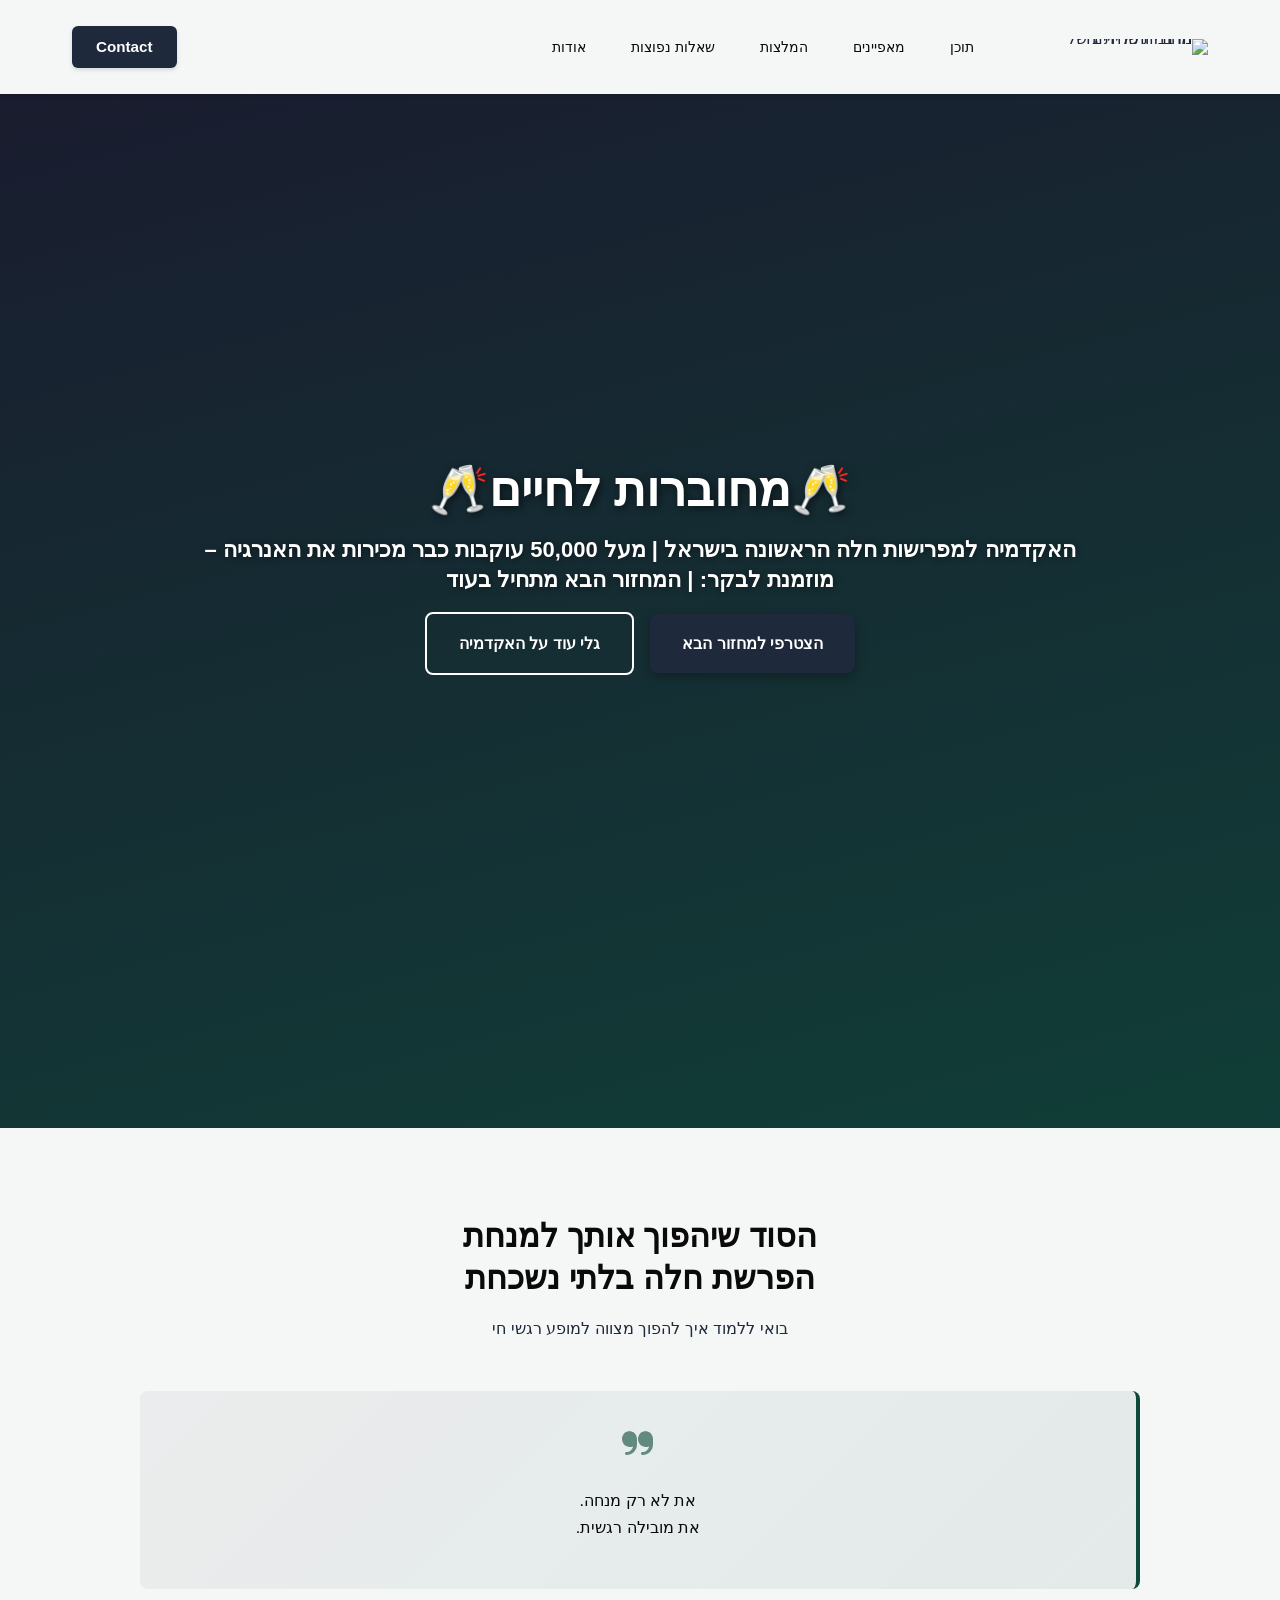
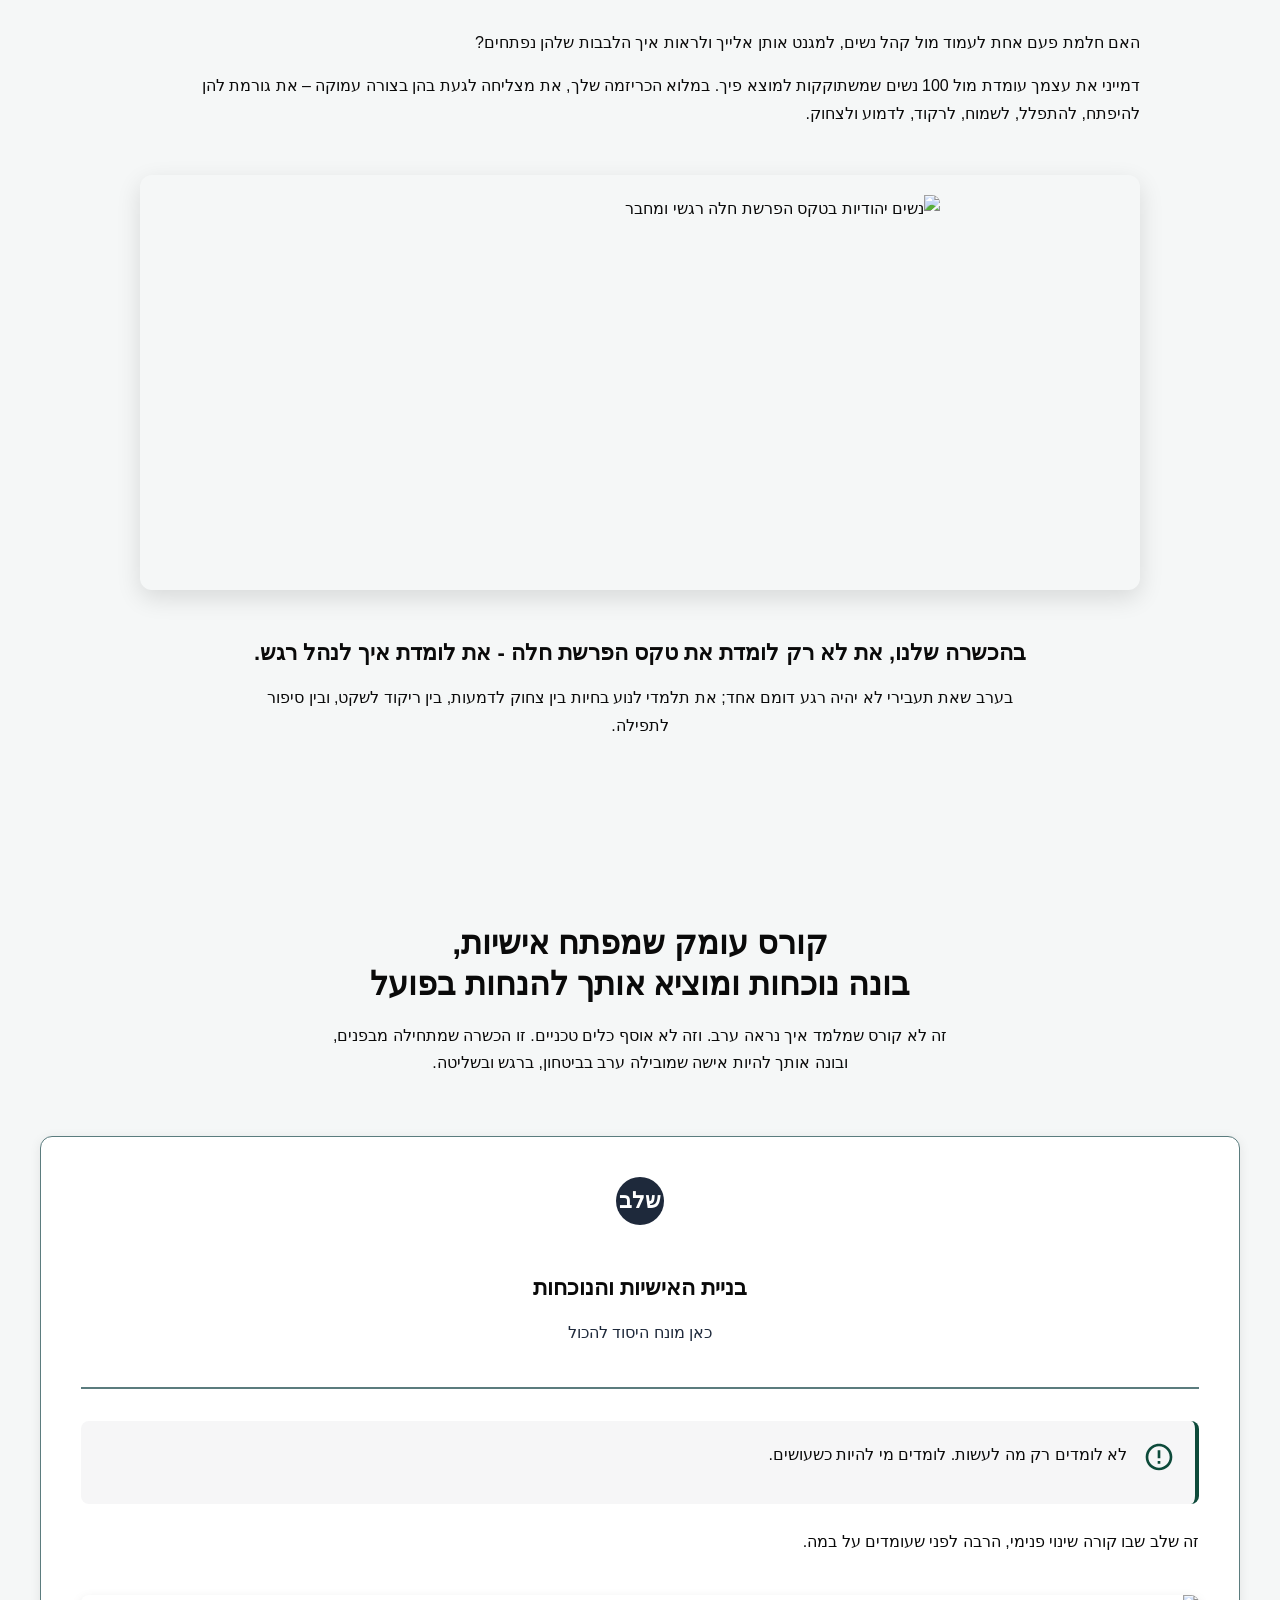
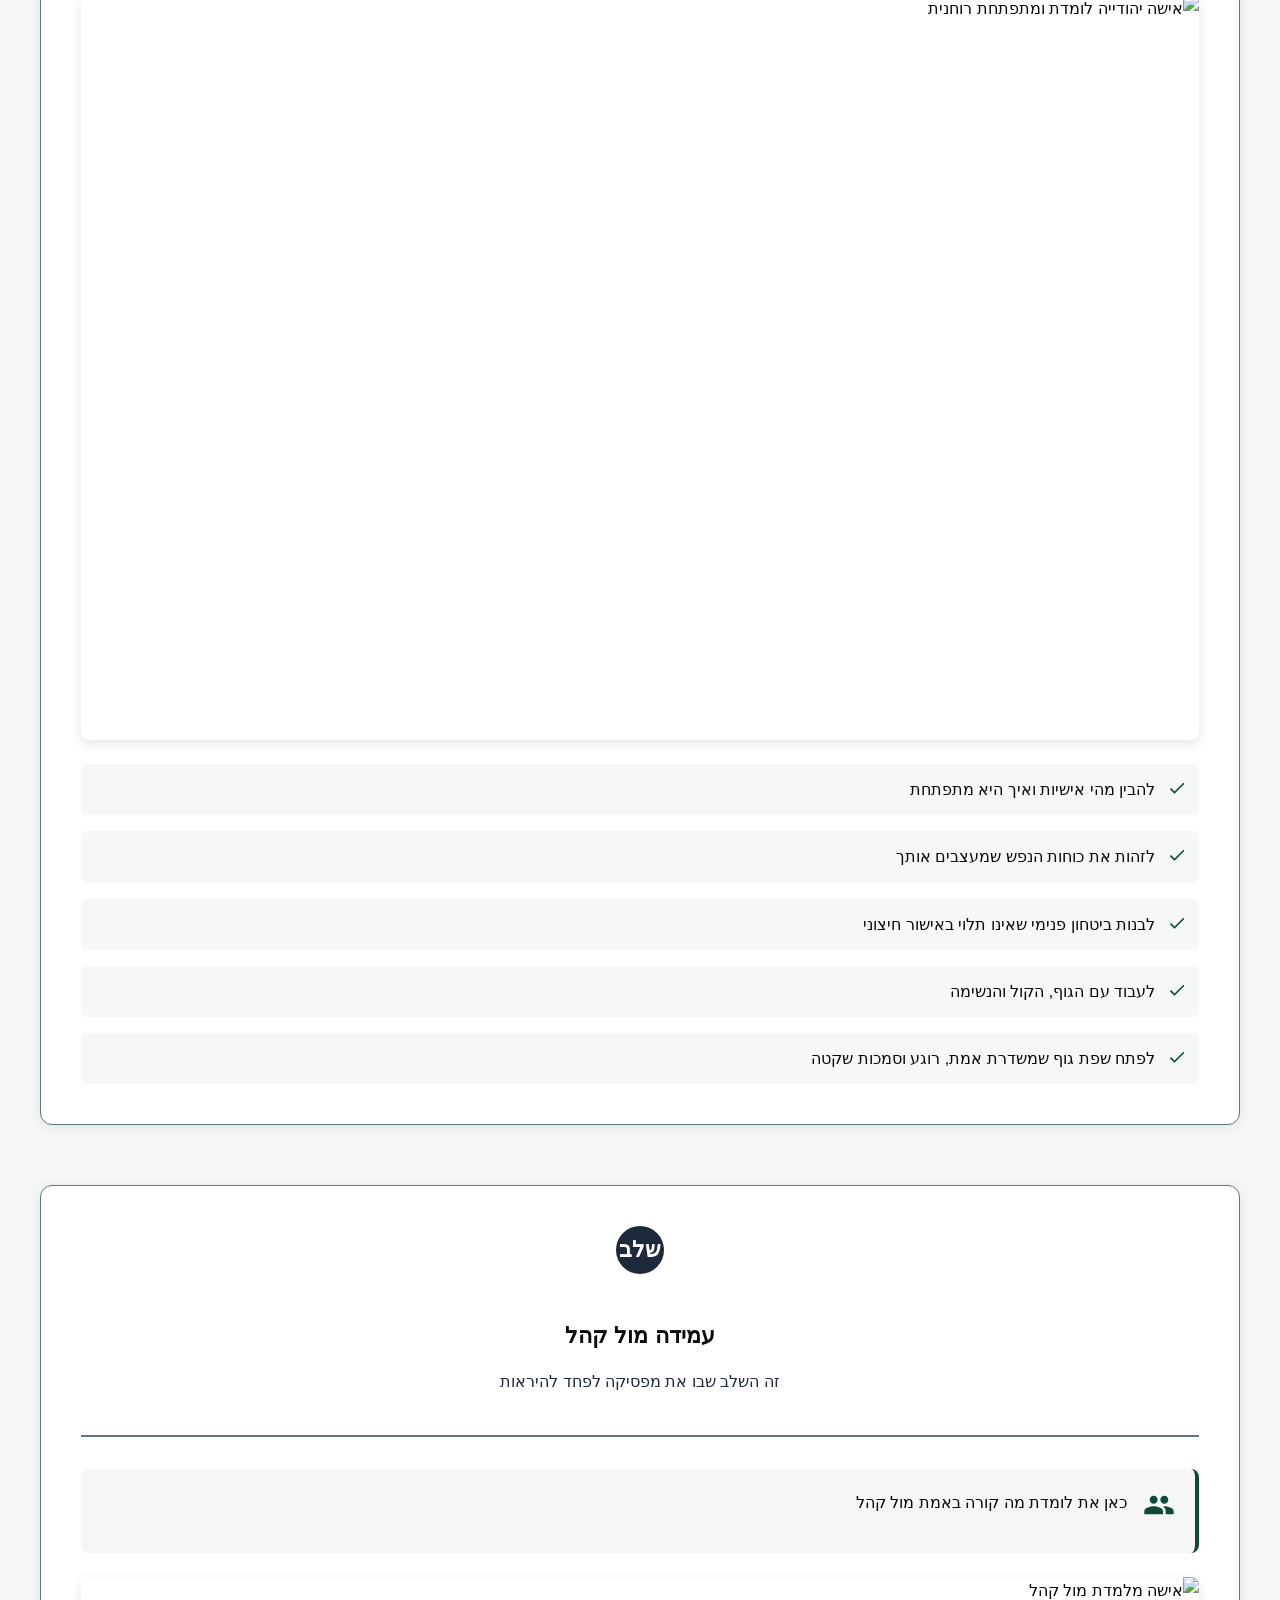
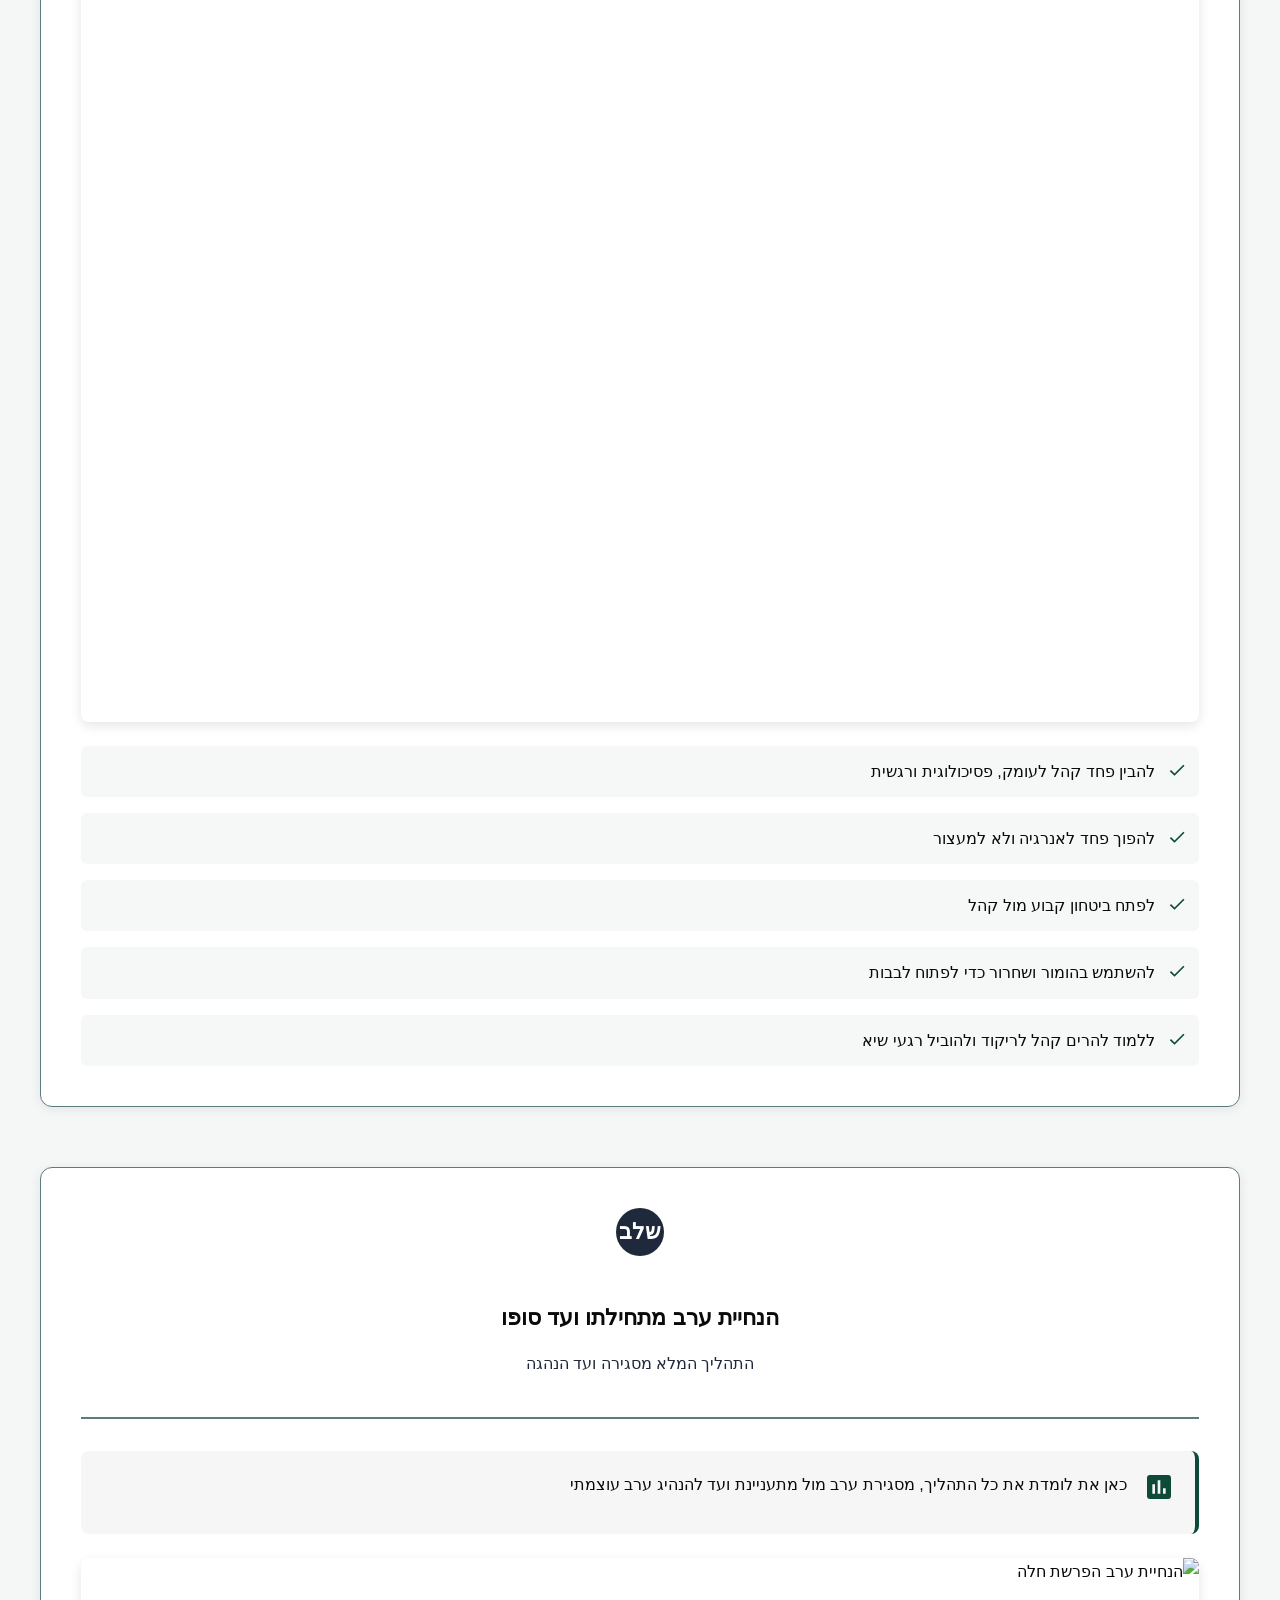
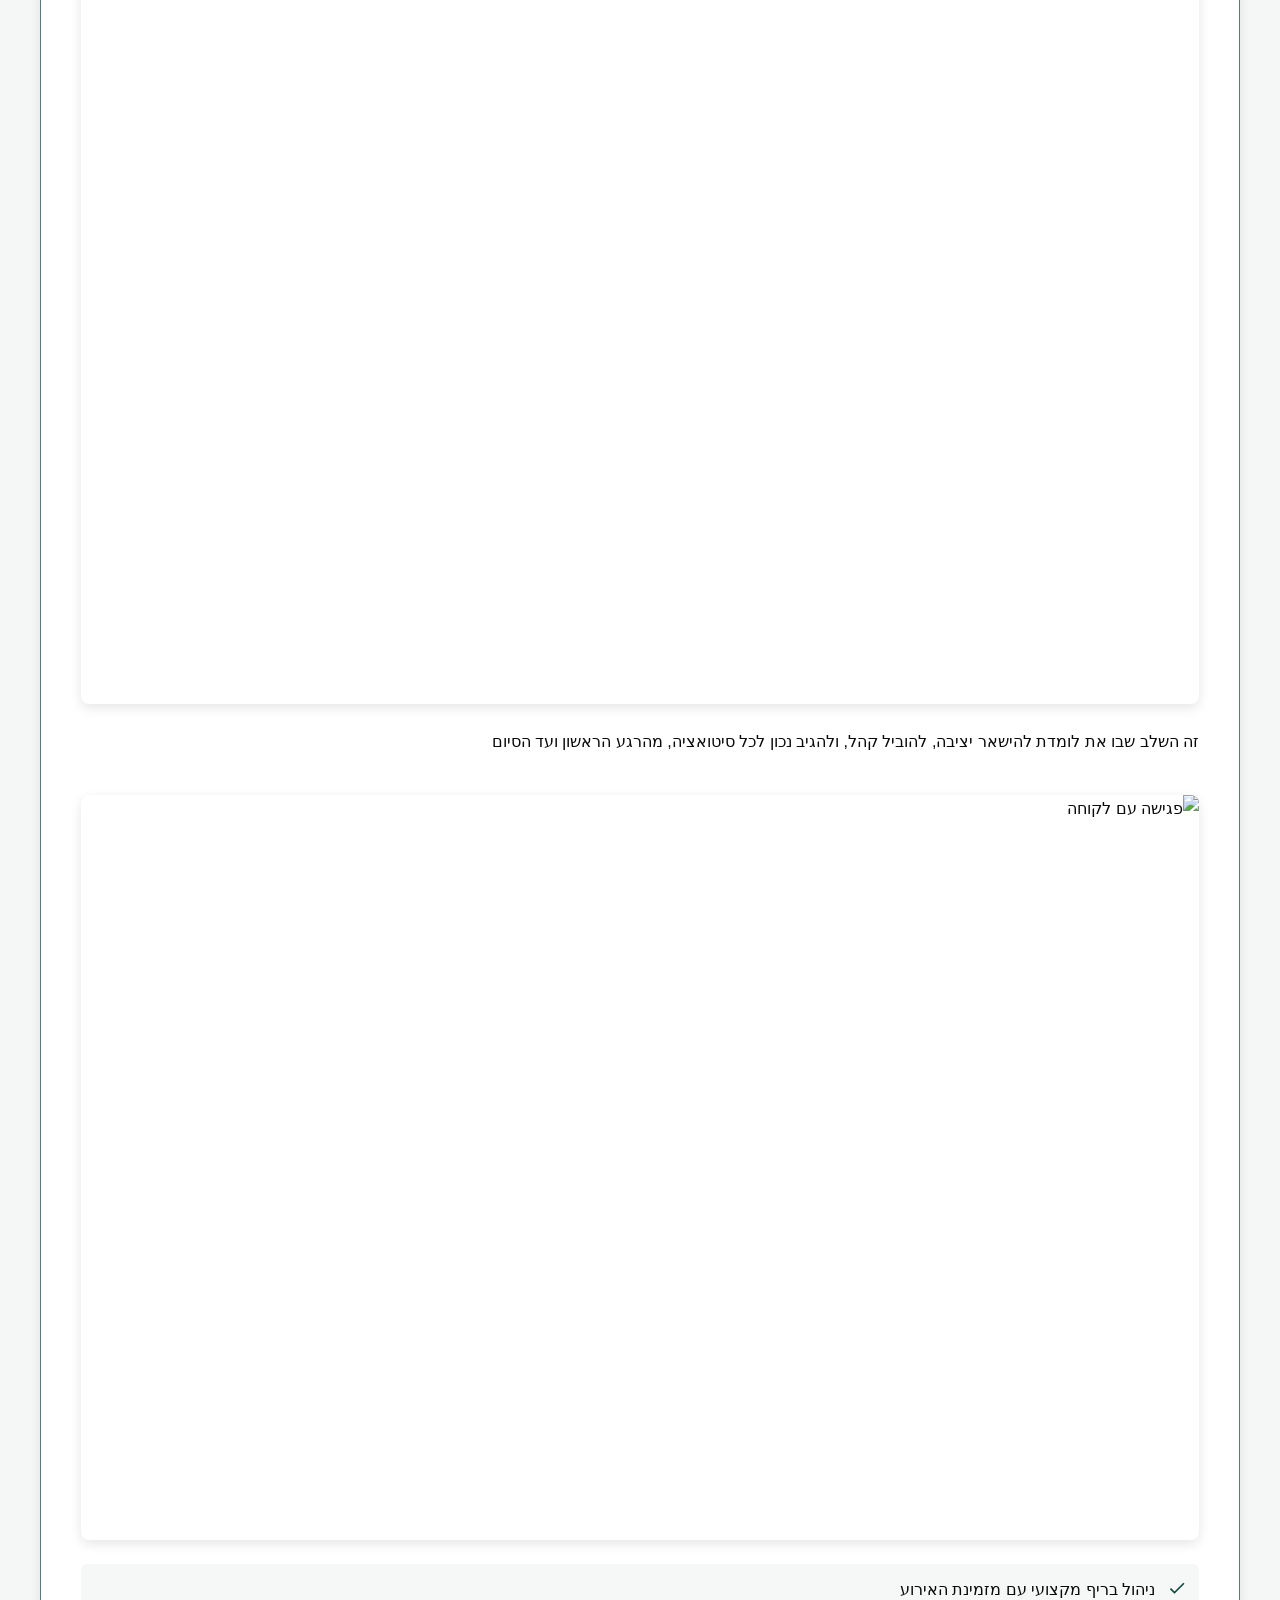
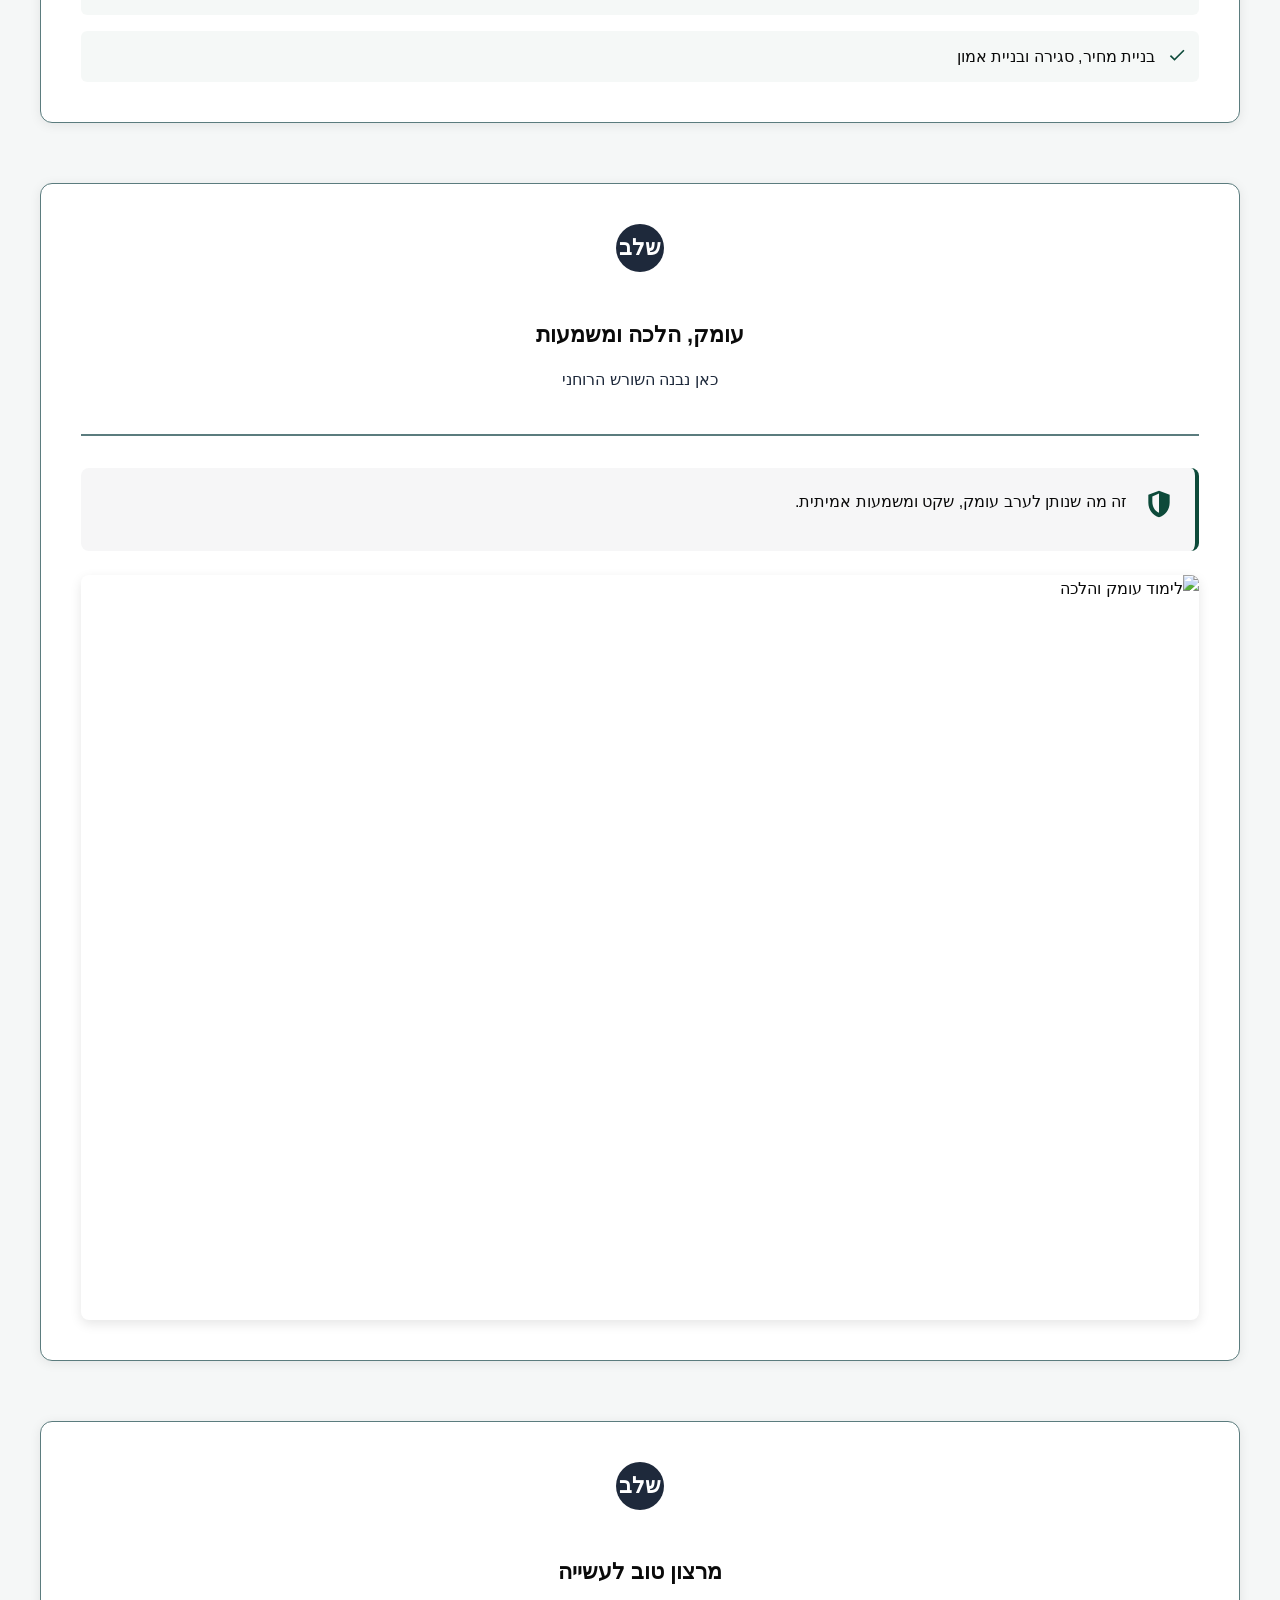
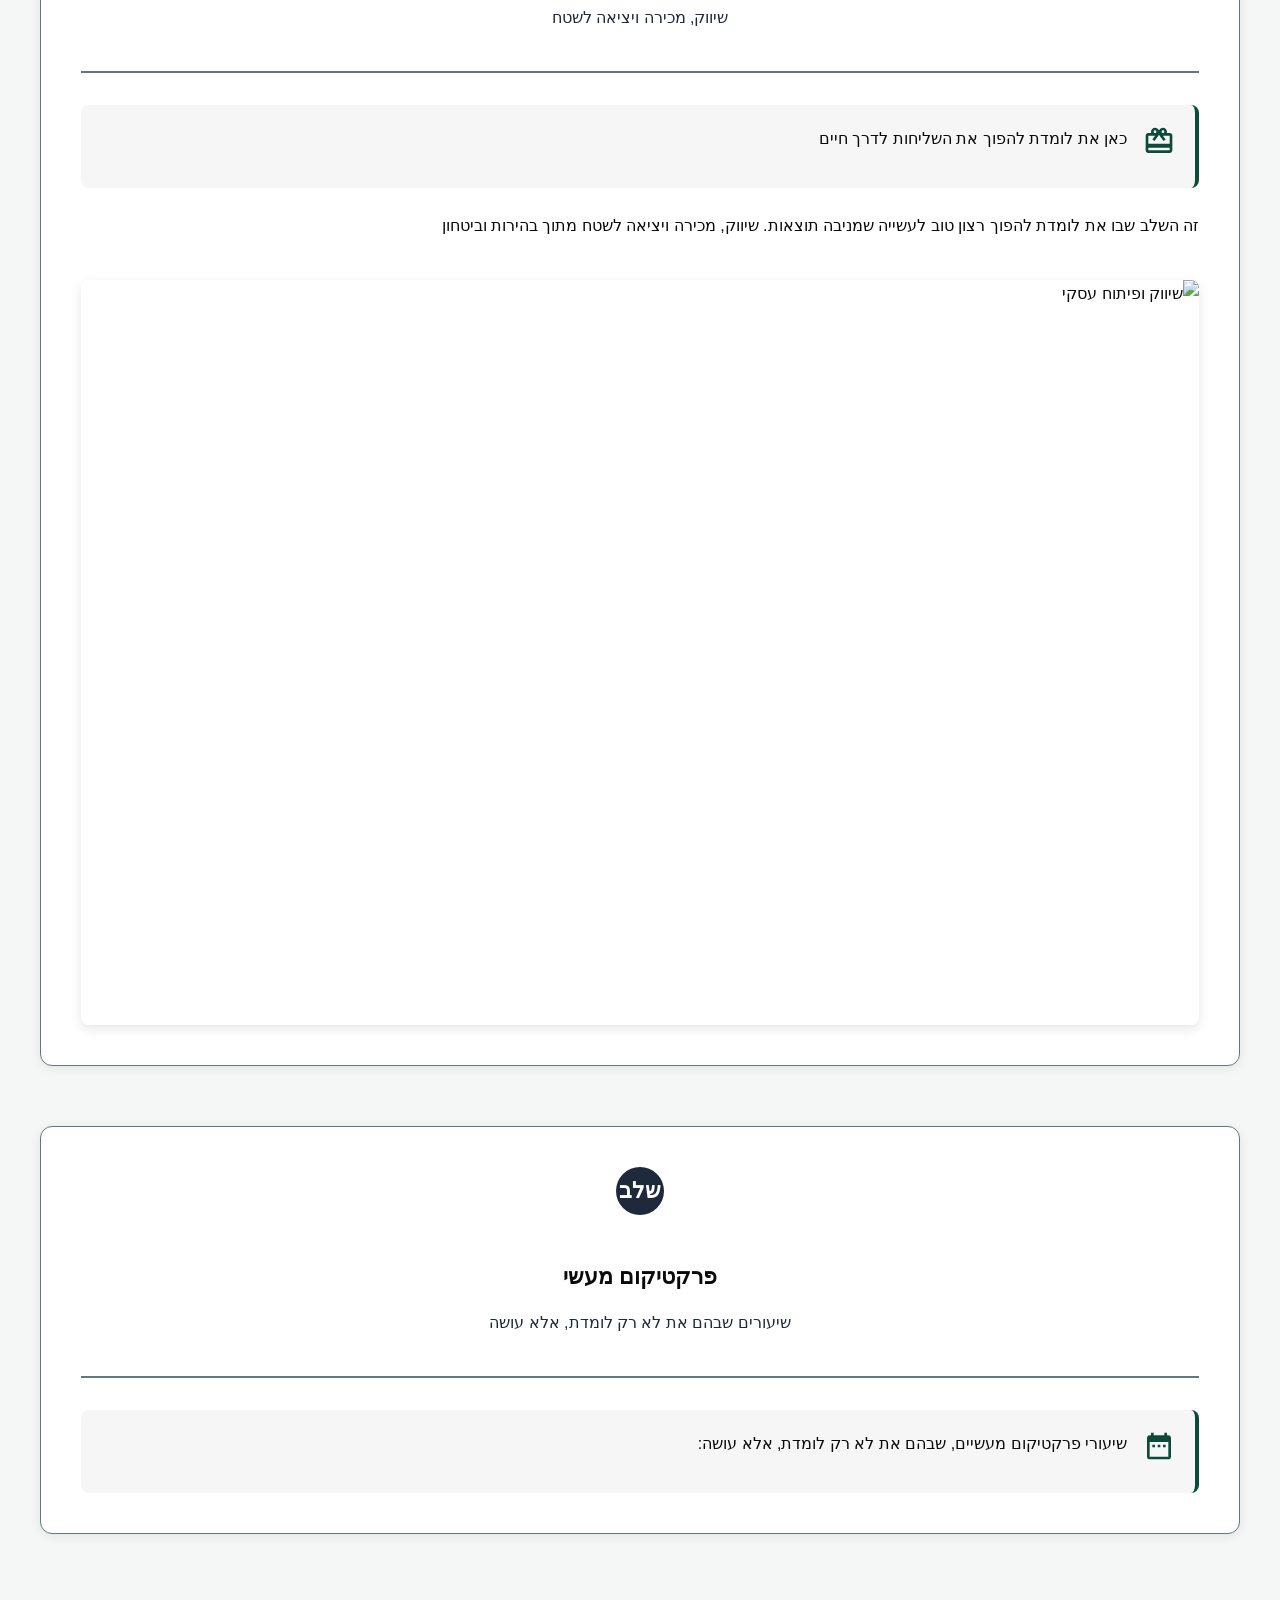
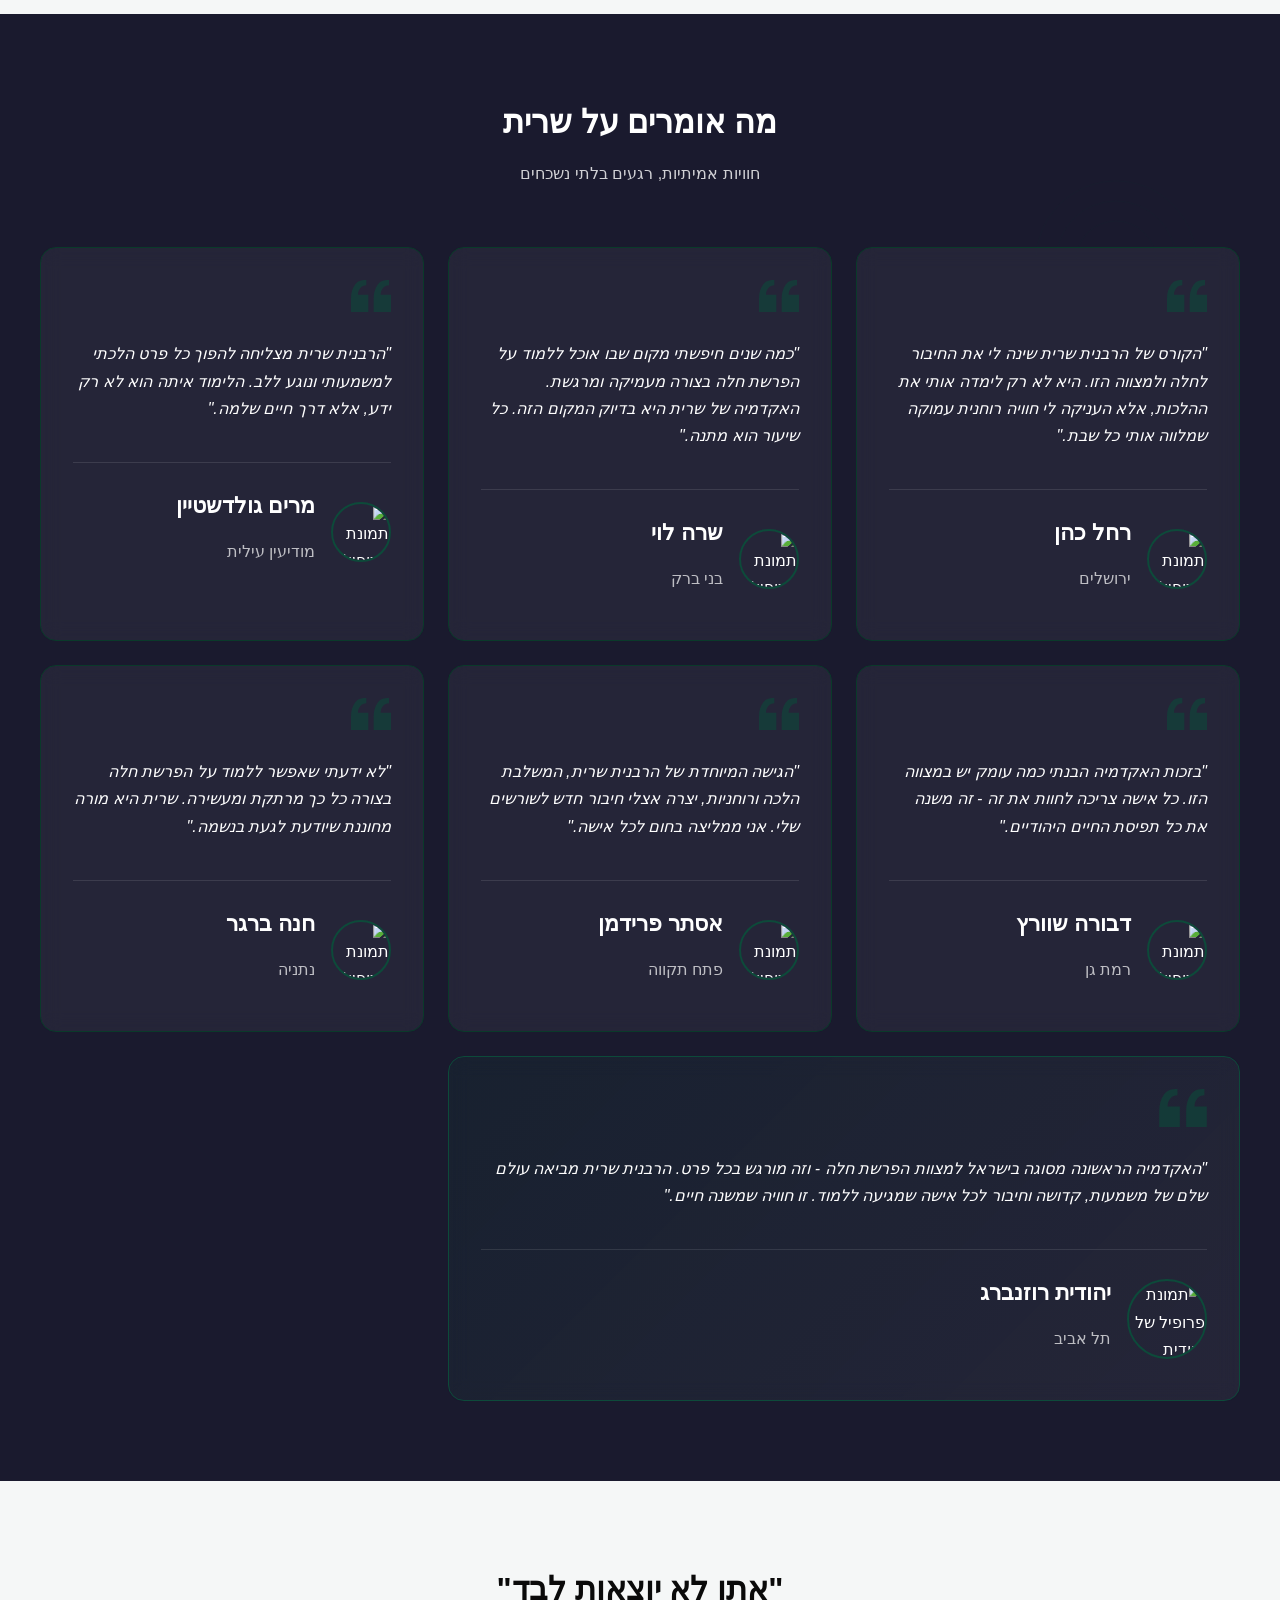
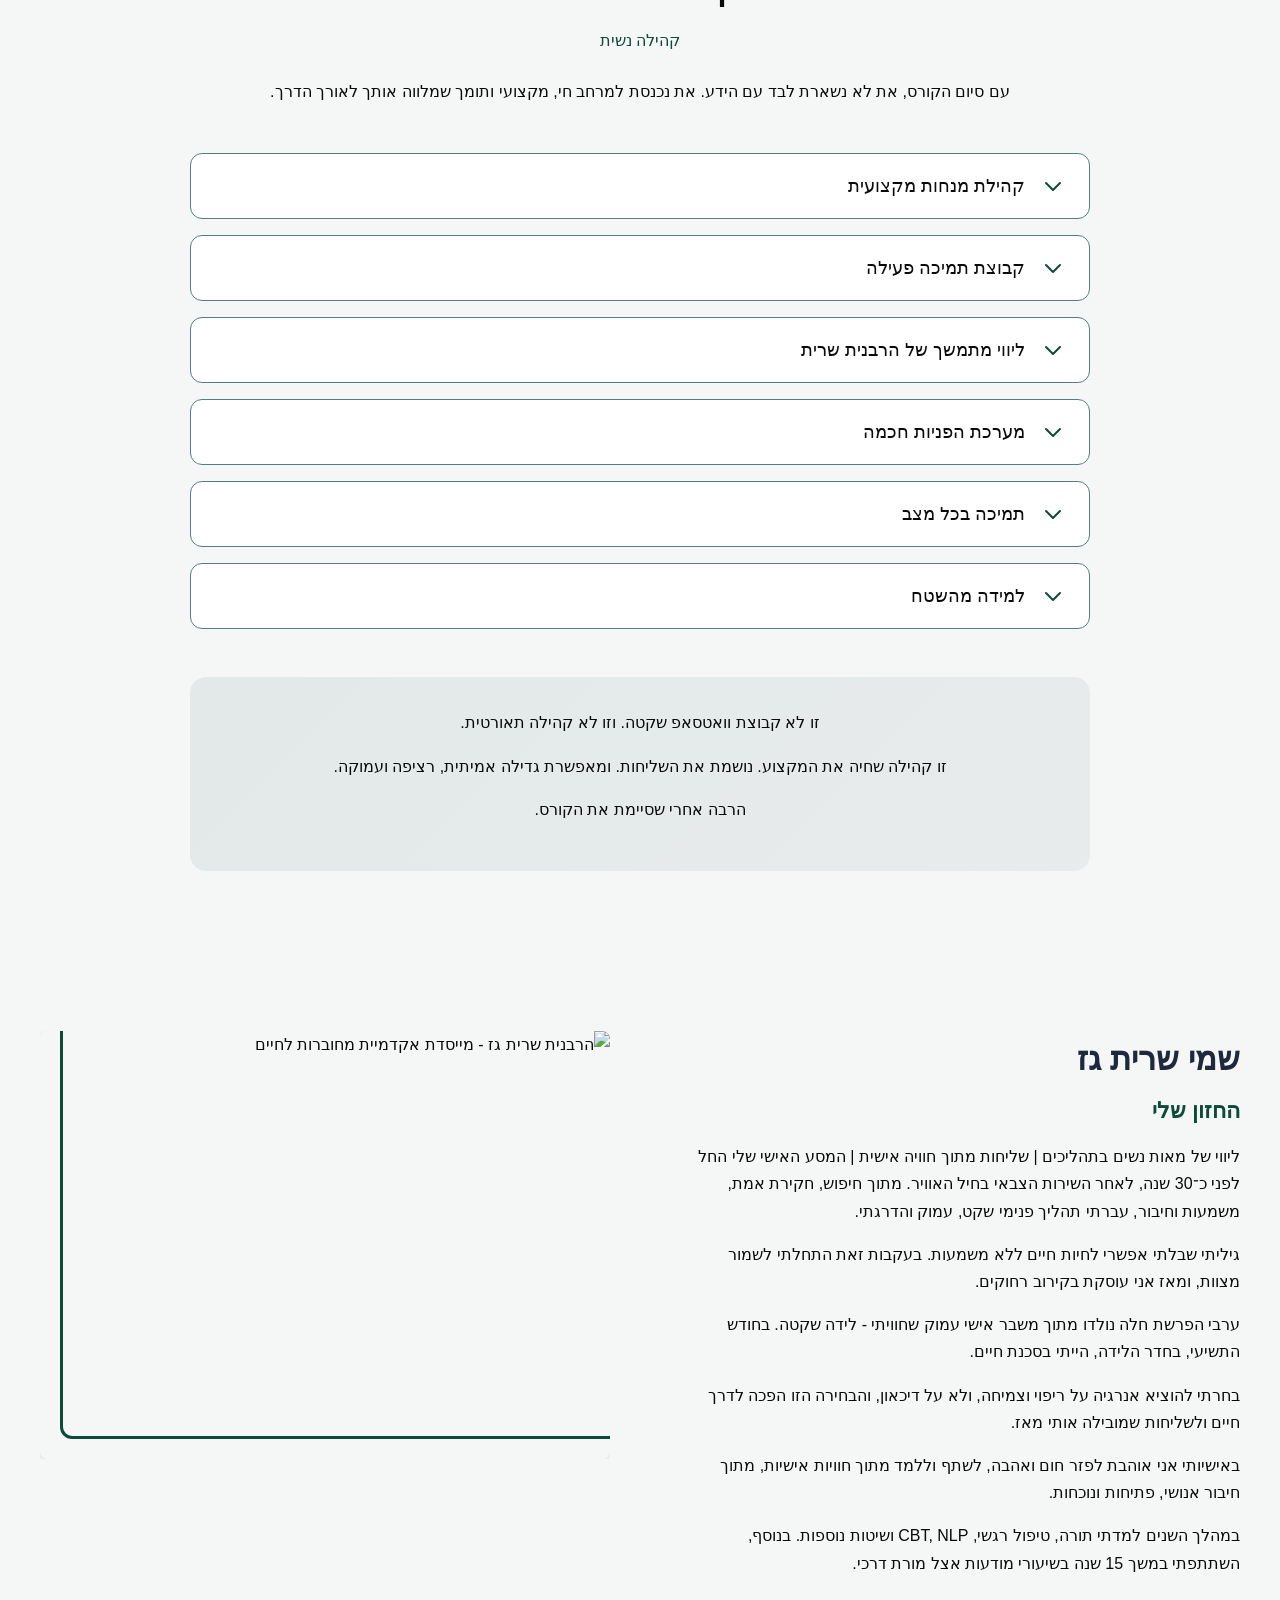
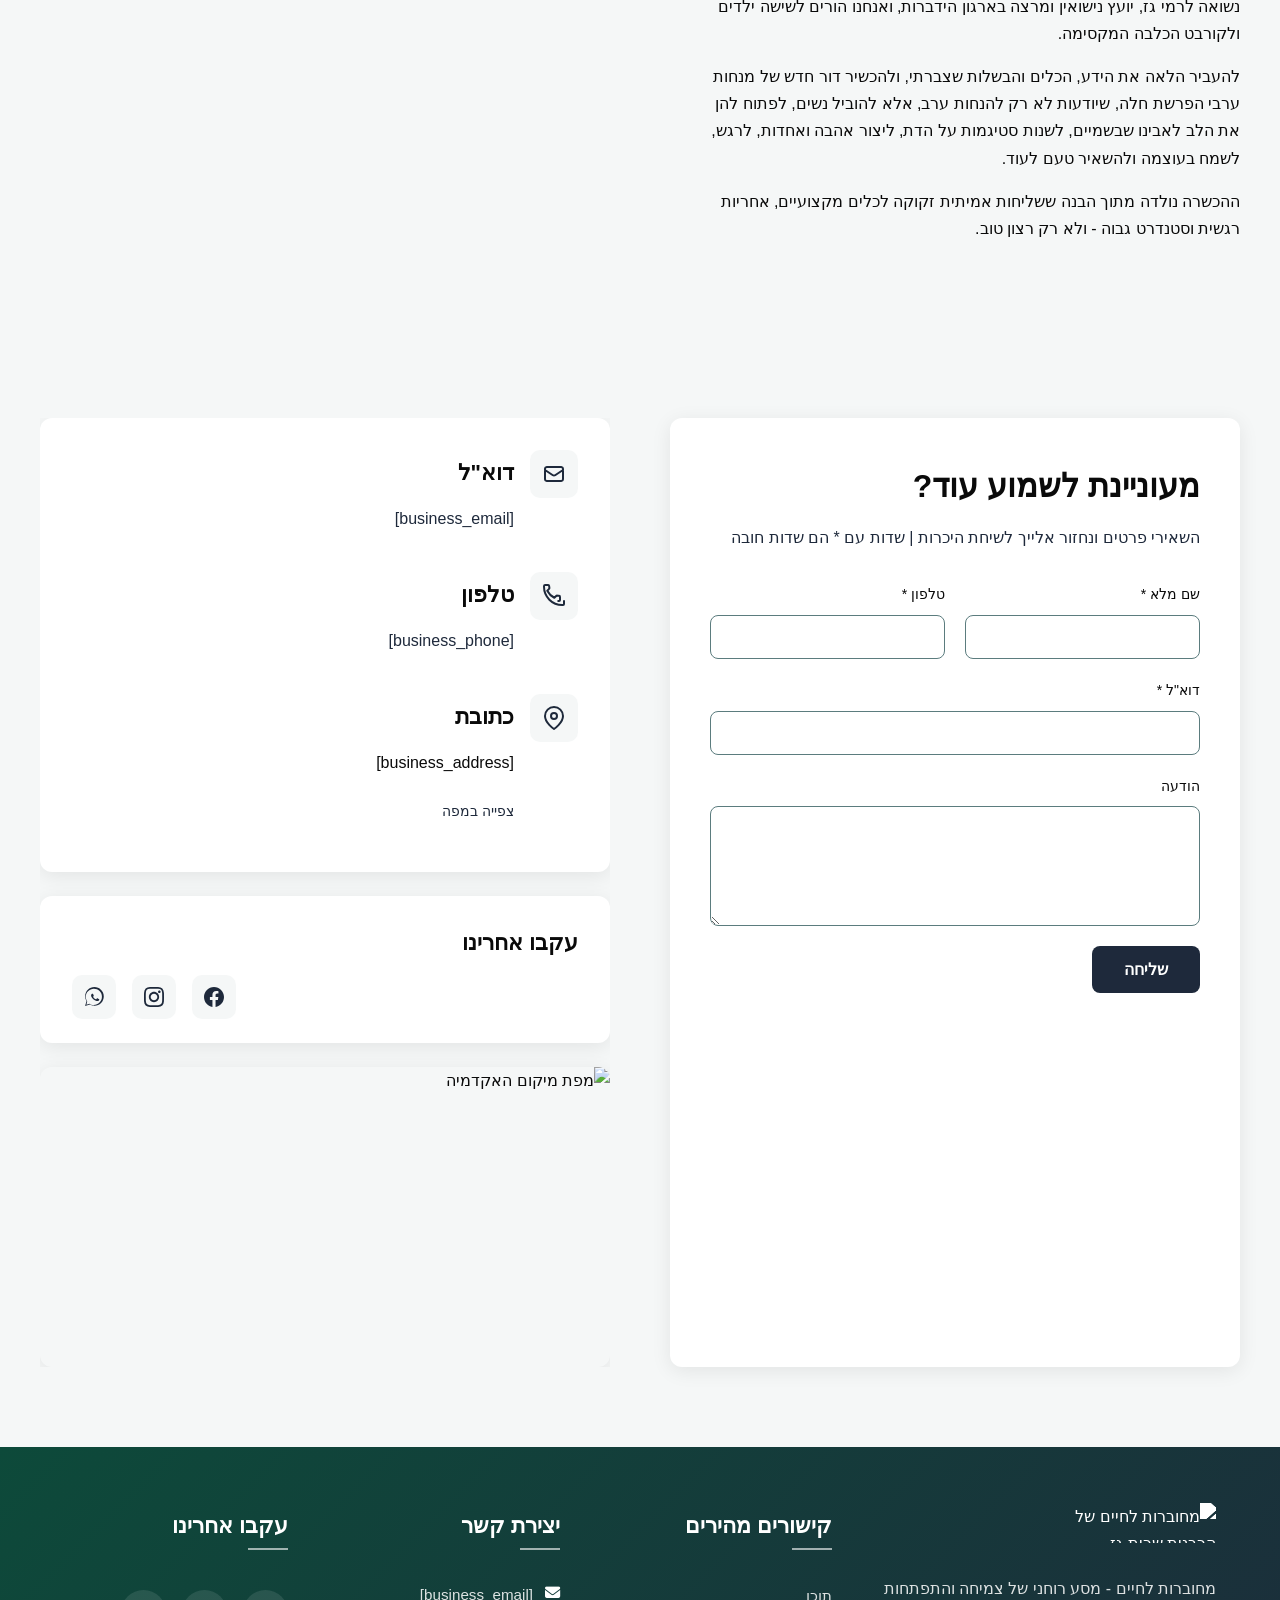
==== public/index.html @ 37fed54e "Background sync: Progressive GitHub Sync" ====
<!doctype html><html dir="rtl" lang="he"><head><meta charset="UTF-8"><meta content="width=device-width,initial-scale=1" name="viewport"><meta content="index, follow" name="robots"><title>האקדמיה הראשונה להפרשת חלה בישראל — מחוברות לחיים של הרבנית שרית גז</title><meta content="גלי את המשמעות הרוחנית והעוצמה הנשית של מצוות הפרשת חלה. האקדמיה הראשונה מסוגה בישראל מציעה חיבור אותנטי למסורת היהודית דרך לימוד מעמיק והדרכה מקצועית." name="description"><meta content="הפרשת חלה, מצוות נשים, חינוך דתי לנשים, רוחניות יהודית, הרבנית שרית גז" name="keywords"><link href="/assets/favicon.ico" rel="icon" type="image/x-icon"><link href="/assets/favicon-16x16.png" rel="icon" type="image/png" sizes="16x16"><link href="/assets/favicon-32x32.png" rel="icon" type="image/png" sizes="32x32"><link href="/assets/favicon-48x48.png" rel="icon" type="image/png" sizes="48x48"><link href="/assets/favicon-192x192.png" rel="icon" type="image/png" sizes="192x192"><link href="/assets/favicon-512x512.png" rel="icon" type="image/png" sizes="512x512"><link href="/assets/apple-touch-icon.png" rel="apple-touch-icon"><script>!function(){"use strict";var t="66d292fa-f5eb-47b8-a511-7087f84e6ab9",e="https://qaapi.zappy5.com/api/analytics/track",a=18e5,n=2592e6,o=!0,i=!0,r=!0;var s=function(){var e="zappy_visitor_"+t,a=null;try{if(a=localStorage.getItem(e)){var o=JSON.parse(a),i=Date.now();if(i-o.created<n)return o.lastSeen=i,localStorage.setItem(e,JSON.stringify(o)),o.id}}catch(t){console.warn("Zappy Analytics: LocalStorage not available")}var r="zv_"+Date.now()+"_"+Math.random().toString(36).substr(2,9);try{localStorage.setItem(e,JSON.stringify({id:r,created:Date.now(),lastSeen:Date.now()}))}catch(t){}return r}(),c=function(){var e="zappy_session_"+t,n=null;try{if(n=sessionStorage.getItem(e)){var o=JSON.parse(n),i=Date.now();if(i-o.timestamp<a)return o.timestamp=i,sessionStorage.setItem(e,JSON.stringify(o)),o.id}}catch(t){console.warn("Zappy Analytics: SessionStorage not available")}var r="zs_"+Date.now()+"_"+Math.random().toString(36).substr(2,9);try{sessionStorage.setItem(e,JSON.stringify({id:r,timestamp:Date.now()}))}catch(t){}return r}();function l(a,n){n=n||{};var o={website_id:t,event_type:a,page_path:window.location.pathname,referrer:document.referrer||"direct",visitor_id:s,session_id:c,metadata:n};if(navigator.sendBeacon){var i=new Blob([JSON.stringify(o)],{type:"application/json"});navigator.sendBeacon(e,i)}else fetch(e,{method:"POST",headers:{"Content-Type":"application/json"},body:JSON.stringify(o),keepalive:!0}).catch(function(t){console.warn("Zappy Analytics: Failed to track event",t)})}o&&l("pageview",{title:document.title,url:window.location.href}),i&&document.addEventListener("click",function(t){var e=t.target;if("BUTTON"===e.tagName||e.closest("button")){var a="BUTTON"===e.tagName?e:e.closest("button");l("click",{element:"button",text:a.textContent.trim().substring(0,100),id:a.id||null,class:a.className||null})}else if("A"===e.tagName||e.closest("a")){var n="A"===e.tagName?e:e.closest("a");l("navigation",{element:"link",text:n.textContent.trim().substring(0,100),href:n.href,external:n.hostname!==window.location.hostname})}},!0),r&&document.addEventListener("submit",function(t){var e=t.target;l("form_submit",{form_id:e.id||null,form_name:e.name||null,form_action:e.action||null,form_method:e.method||"GET"})},!0);var d=Date.now();window.addEventListener("beforeunload",function(){l("page_unload",{time_on_page:Math.floor((Date.now()-d)/1e3),page_path:window.location.pathname})}),window.zappyAnalytics={track:l,getVisitorId:function(){return s},getSessionId:function(){return c}}}()</script><meta content="האקדמיה הראשונה להפרשת חלה בישראל — מחוברות לחיים של הרבנית שרית גז" property="og:title"><meta content="גלי את המשמעות הרוחנית והעוצמה הנשית של מצוות הפרשת חלה. האקדמיה הראשונה מסוגה בישראל מציעה חיבור אותנטי למסורת היהודית דרך לימוד מעמיק והדרכה מקצועית." property="og:description"><meta content="website" property="og:type"><meta content="he_IL" property="og:locale"><meta content="summary_large_image" name="twitter:card"><meta content="האקדמיה הראשונה להפרשת חלה בישראל — מחוברות לחיים של הרבנית שרית גז" name="twitter:title"><meta content="גלי את המשמעות הרוחנית והעוצמה הנשית של מצוות הפרשת חלה. האקדמיה הראשונה מסוגה בישראל מציעה חיבור אותנטי למסורת היהודית דרך לימוד מעמיק והדרכה מקצועית." name="twitter:description"><link href="https://cdnjs.cloudflare.com/ajax/libs/font-awesome/6.4.0/css/all.min.css" rel="stylesheet"><link href="/assets/favicon.ico" rel="icon" type="image/x-icon"><link href="/assets/favicon-16x16.png" rel="icon" type="image/png" sizes="16x16"><link href="/assets/favicon-32x32.png" rel="icon" type="image/png" sizes="32x32"><link href="/assets/favicon-48x48.png" rel="icon" type="image/png" sizes="48x48"><link href="/assets/favicon-192x192.png" rel="icon" type="image/png" sizes="192x192"><link href="/assets/favicon-512x512.png" rel="icon" type="image/png" sizes="512x512"><link href="/assets/apple-touch-icon.png" rel="apple-touch-icon"><link href="https://cdn.jsdelivr.net/npm/vanilla-cookieconsent@3/dist/cookieconsent.css" rel="stylesheet"><script src="https://cdn.jsdelivr.net/npm/vanilla-cookieconsent@3/dist/cookieconsent.umd.js"></script><script src="https://cdn.jsdelivr.net/gh/mickidum/acc_toolbar/acctoolbar/acctoolbar.min.js"></script><link href="/styles.css" rel="stylesheet"><style id="zappy-dropdown-submenu-styles">#navMenu li:has(.sub-menu),.nav-menu li:has(.sub-menu),.navbar li:has(.sub-menu),nav li:has(.sub-menu){position:relative}#navMenu .sub-menu,.nav-menu .sub-menu,.navbar .sub-menu,nav .sub-menu{display:block!important;position:absolute!important;top:100%;left:0;min-width:220px;background:#fff;border-radius:8px;box-shadow:0 8px 25px rgba(0,0,0,.15);padding:8px 0;opacity:0;visibility:hidden;transform:translateY(10px);transition:all .3s ease;z-index:1000;list-style:none;pointer-events:none}#navMenu li:hover>.sub-menu,.nav-menu li:hover>.sub-menu,.navbar li:hover>.sub-menu,nav li:hover>.sub-menu{opacity:1!important;visibility:visible!important;transform:translateY(0)!important;pointer-events:auto!important}.sub-menu li{list-style:none;margin:0;padding:0}.sub-menu a{display:block!important;padding:10px 16px!important;color:var(--text-dark,#333)!important;font-weight:500;text-decoration:none;white-space:nowrap;transition:background-color .2s}.sub-menu a:hover{background-color:#f5f5f5}[dir=rtl] .nav-menu .sub-menu,[dir=rtl] .navbar .sub-menu,[dir=rtl] nav .sub-menu,html[lang=ar] .nav-menu .sub-menu,html[lang=ar] .navbar .sub-menu,html[lang=ar] nav .sub-menu,html[lang=he] .nav-menu .sub-menu,html[lang=he] .navbar .sub-menu,html[lang=he] nav .sub-menu{left:auto!important;right:0!important}.sub-menu:empty,.sub-menu:not(:has(li)),.sub-menu:not(:has(li:not(.zappy-hidden-menu-item))){display:none!important;opacity:0!important;visibility:hidden!important;pointer-events:none!important}li:has(.menu-group-title):hover>.sub-menu{opacity:1!important;visibility:visible!important;transform:translateY(0)!important;pointer-events:auto!important}#navMenu>li>.menu-group-title,.nav-menu>li>.menu-group-title{display:inline-block;padding:.5rem 1rem;cursor:default;user-select:none}@media (max-width:768px){#navMenu .sub-menu,.nav-menu .sub-menu,.navbar .sub-menu,nav .sub-menu{position:static!important;transform:none!important;box-shadow:none!important;background:0 0!important;max-height:0;overflow:hidden;opacity:0;visibility:hidden;transition:max-height .3s ease,opacity .3s ease;padding:0!important;border-radius:0!important}.sub-menu.mobile-expanded{max-height:500px!important;opacity:1!important;visibility:visible!important;padding:8px 0 8px 16px!important}[dir=rtl] .sub-menu.mobile-expanded,html[lang=he] .sub-menu.mobile-expanded{padding:8px 16px 8px 0!important}#navMenu li:hover>.sub-menu,.nav-menu li:hover>.sub-menu,.navbar li:hover>.sub-menu,nav li:hover>.sub-menu{opacity:0;visibility:hidden;pointer-events:none}#navMenu li>.sub-menu.mobile-expanded,.nav-menu li>.sub-menu.mobile-expanded,.navbar li>.sub-menu.mobile-expanded,nav li>.sub-menu.mobile-expanded{opacity:1!important;visibility:visible!important;pointer-events:auto!important}#navMenu li:has(.sub-menu),.nav-menu li:has(.sub-menu),.navbar li:has(.sub-menu),nav li:has(.sub-menu){display:flex!important;flex-wrap:wrap!important;align-items:center!important;position:relative!important;min-height:44px!important}#navMenu li:has(.sub-menu)>a,.nav-menu li:has(.sub-menu)>a,.navbar li:has(.sub-menu)>a,nav li:has(.sub-menu)>a{flex:1!important;min-width:0!important}#navMenu li:has(.sub-menu)>.menu-group-title,.nav-menu li:has(.sub-menu)>.menu-group-title,.navbar li:has(.sub-menu)>.menu-group-title,nav li:has(.sub-menu)>.menu-group-title{flex:1!important;min-width:0!important;padding:0!important;line-height:inherit!important}#navMenu li:has(.sub-menu)>.sub-menu,.nav-menu li:has(.sub-menu)>.sub-menu,.navbar li:has(.sub-menu)>.sub-menu,nav li:has(.sub-menu)>.sub-menu{flex-basis:100%!important;width:100%!important}#navMenu li:has(.sub-menu)>a [class*=arrow],#navMenu li:has(.sub-menu)>a [class*=chevron],.nav-menu li:has(.sub-menu)>a .fa-angle-down,.nav-menu li:has(.sub-menu)>a .fa-chevron-down,.nav-menu li:has(.sub-menu)>a [class*=arrow],.nav-menu li:has(.sub-menu)>a [class*=chevron],nav li:has(.sub-menu)>a [class*=arrow],nav li:has(.sub-menu)>a [class*=chevron]{display:none!important;visibility:hidden!important}.mobile-submenu-toggle{display:flex!important;align-items:center!important;justify-content:center!important;width:44px!important;height:auto!important;background:0 0!important;border:none!important;cursor:pointer!important;color:var(--text-dark)!important;position:static!important;flex-shrink:0!important;align-self:stretch!important;z-index:2!important;padding:0!important;margin:0!important}.mobile-submenu-toggle::after{content:''!important;width:0!important;height:0!important;border-left:6px solid transparent!important;border-right:6px solid transparent!important;border-top:7px solid currentColor!important;transition:transform .3s ease!important}.mobile-submenu-toggle.expanded::after{transform:rotate(180deg)!important}.sub-menu a{padding:10px 0!important;display:block!important;color:var(--text-dark)!important}.navbar .sub-menu li a,.zappy-products-dropdown .sub-menu a,nav.navbar .sub-menu li a{color:var(--text-dark)!important}}@media (min-width:769px){.mobile-submenu-toggle{display:none!important}}</style><style id="mobile-lang-menu-deployed-css">@media (max-width:768px){.lang-switcher,.nav-container .lang-switcher,.nav-cta-container .lang-switcher,.nav-ecommerce-icons .lang-switcher,.nav-icons-left .lang-switcher,.navbar .lang-switcher,.navbar .nav-cta-container .lang-switcher{display:none!important}.mobile-lang-menu{width:100%;border-top:1px solid rgba(128,128,128,.2);padding:8px 0 0 0;margin-top:8px}.mobile-lang-toggle{display:flex!important;align-items:center;justify-content:space-between;width:100%;padding:12px 16px;background:0 0;border:none;cursor:pointer;font-size:15px;color:inherit;font-family:inherit}.mobile-lang-toggle::after{content:'';display:inline-block;width:8px;height:8px;border-right:2px solid currentColor;border-bottom:2px solid currentColor;transform:rotate(45deg);transition:transform .3s ease;margin-left:8px}.mobile-lang-toggle.expanded::after{transform:rotate(-135deg)}.mobile-lang-options{max-height:0;overflow:hidden;transition:max-height .3s ease}.mobile-lang-options.expanded{max-height:300px}.mobile-lang-option{display:flex!important;align-items:center;gap:10px;padding:10px 24px;text-decoration:none;color:inherit;font-size:14px;font-family:inherit}.mobile-lang-option:hover{background:rgba(128,128,128,.1)}.mobile-lang-option.active{font-weight:600;opacity:.7;pointer-events:none}.mobile-lang-option img{width:20px;height:20px;border-radius:50%}}@media (min-width:769px){.mobile-lang-menu{display:none!important}}</style><style id="zappy-widget-visibility">#mic-access-tool-box,#mic-access-tool-general-button,#mic-init-access-tool #mic-access-tool-box,#mic-init-access-tool #mic-access-tool-general-button,#mic-init-access-tool .mic-access-tool-general-button,._access-icon,._access-menu,.mic-access-tool-box,.mic-access-tool-general-button,div[id*=mic-access-tool-box]{display:none!important;visibility:hidden!important;opacity:0!important;pointer-events:none!important}</style></head><body><nav class="navbar" dir="rtl"><button class="mobile-toggle" aria-label="תפריט" id="mobileToggle"><svg fill="none" viewBox="0 0 24 24" class="hamburger-icon" height="24" width="24"><path d="M3 12h18M3 6h18M3 18h18" stroke="currentColor" stroke-width="2" stroke-linecap="round"></path></svg><svg fill="none" viewBox="0 0 24 24" class="close-icon" height="24" width="24" style="display:none"><path d="M18 6L6 18M6 6l12 12" stroke="currentColor" stroke-width="2" stroke-linecap="round"></path></svg></button><button class="phone-header-btn" aria-label="התקשר"><svg fill="currentColor" viewBox="0 0 24 24" width="20" height="20"><path d="M22 16.92v3a2 2 0 0 1-2.18 2 19.79 19.79 0 0 1-8.63-3.07 19.5 19.5 0 0 1-6-6 19.79 19.79 0 0 1-3.07-8.67A2 2 0 0 1 4.11 2h3a2 2 0 0 1 2 1.72 12.84 12.84 0 0 0 .7 2.81 2 2 0 0 1-.45 2.11L8.09 9.91a16 16 0 0 0 6 6l1.27-1.27a2 2 0 0 1 2.11-.45 12.84 12.84 0 0 0 2.81.7A2 2 0 0 1 22 16.92z"></path></svg></button><div class="nav-container"><div class="nav-right-group"><div class="nav-brand"><a href="/" aria-label="Home" class="logo-link"><img alt="מחוברות לחיים של הרבנית שרית גז" class="logo" src="/assets/logo-1773312511036-ez32ql.webp?v=1773312512132-c377g3"></a></div><ul class="nav-menu" id="navMenu"><li><a href="#content">תוכן</a></li><li><a href="#features">מאפיינים</a></li><li><a href="#testimonials">המלצות</a></li><li><a href="#faq">שאלות נפוצות</a></li><li><a href="#about">אודות</a></li></ul></div><div class="nav-cta-container"><a href="#contact" class="nav-cta-btn">Contact</a></div></div></nav><script>window.addEventListener("load",function(){const e=document.querySelector(".navbar, nav, header");if(!e)return void console.log("[Navbar] Navbar element not found");let t=document.getElementById("mobileToggle")||document.querySelector(".mobile-toggle")||document.querySelector(".hamburger")||document.querySelector(".hamburger-menu")||document.querySelector(".menu-toggle")||document.querySelector(".burger-menu")||document.querySelector('[aria-label="Menu"]')||document.querySelector('[aria-label="תפריט"]');const o=document.querySelector(".phone-header-btn"),n=window.getComputedStyle(e);let r=n.backgroundColor;if(console.log("[Navbar] Initial navbar background:",r),"transparent"===r||"rgba(0, 0, 0, 0)"===r||r.startsWith("rgba")&&r.includes(", 0)")){const e=n.backgroundImage;if(e&&"none"!==e)console.log("[Navbar] Navbar has background image/gradient, using dark text"),r="rgb(240, 240, 240)";else{const e=window.getComputedStyle(document.body).backgroundColor;console.log("[Navbar] Navbar transparent, using body background:",e),r=e}}const i=r.match(/\d+/g);if(i&&i.length>=3){const e=(.299*parseInt(i[0])+.587*parseInt(i[1])+.114*parseInt(i[2]))/255;console.log("[Navbar] Mobile button colors preserved from Claude CSS (luminance:",e.toFixed(2)+")");const n=document.createElement("style");n.id="zappy-mobile-nav-fix";document.documentElement.lang;document.documentElement.dir,n.textContent='\n        /* Hide mobile buttons on desktop, show only on mobile */\n        @media (min-width: 769px) {\n          .mobile-toggle,\n          .phone-header-btn {\n            display: none !important;\n          }\n        }\n        \n        /* Show and position mobile buttons correctly on mobile */\n        @media (max-width: 768px) {\n          .mobile-toggle,\n          .phone-header-btn {\n            position: absolute !important;\n            top: 50% !important;\n            transform: translateY(-50%) !important;\n            z-index: 1001 !important;\n            display: flex !important;\n            align-items: center !important;\n            justify-content: center !important;\n            width: 36px !important;\n            height: 36px !important;\n            border-radius: 50% !important;\n            border: none !important;\n            cursor: pointer !important;\n            padding: 6px !important;\n            background: none !important;\n            color: var(--nav-text, var(--text-dark)) !important;\n          }\n          \n          /* LTR positioning (default): hamburger LEFT, phone RIGHT */\n          html:not([dir="rtl"]):not([lang="he"]):not([lang="ar"]) .mobile-toggle,\n          html[dir="ltr"] .mobile-toggle {\n            left: 12px !important;\n            right: auto !important;\n          }\n          html:not([dir="rtl"]):not([lang="he"]):not([lang="ar"]) .phone-header-btn,\n          html[dir="ltr"] .phone-header-btn {\n            right: 12px !important;\n            left: auto !important;\n          }\n          \n          /* RTL positioning: hamburger RIGHT, phone LEFT */\n          html[dir="rtl"] .mobile-toggle,\n          html[lang="he"] .mobile-toggle,\n          html[lang="ar"] .mobile-toggle {\n            right: 12px !important;\n            left: auto !important;\n          }\n          html[dir="rtl"] .phone-header-btn,\n          html[lang="he"] .phone-header-btn,\n          html[lang="ar"] .phone-header-btn {\n            left: 12px !important;\n            right: auto !important;\n          }\n          \n          /* CRITICAL: Ensure nav-container has min-height on mobile */\n          /* All children are positioned absolutely/fixed on mobile, so height:auto collapses to 0 */\n          .nav-container {\n            min-height: 70px !important;\n            position: relative !important;\n          }\n          \n          /* Ensure SVG icons are properly sized and inherit color */\n          .mobile-toggle svg,\n          .phone-header-btn svg {\n            width: 24px !important;\n            height: 24px !important;\n            /* Don\'t force display - let JavaScript control hamburger/close toggle */\n          }\n          \n          /* Reset nav-cta-container on mobile - remove desktop box-shadow/padding */\n          /* that creates a visible ghost box when CTA button is hidden */\n          .nav-cta-container {\n            box-shadow: none !important;\n            padding: 0 !important;\n          }\n          \n          /* Hide nav-cta-container entirely on mobile when there\'s no lang-switcher */\n          /* (only the CTA button is inside, and it\'s hidden on mobile) */\n          .nav-cta-container:not(:has(.lang-switcher)) {\n            display: none !important;\n          }\n          \n          /* CRITICAL: Prevent hero image fade gradient from bleeding over headline text */\n          /* The .image-fade-gradient has bottom: -30px (extends below parent) */\n          /* On mobile stacked layout, this overlaps the h1 text below the image */\n          .hero-image-column {\n            overflow: hidden !important;\n          }\n          .image-fade-gradient {\n            bottom: 0 !important;\n          }\n          \n          /* Hide desktop language switcher on mobile - hamburger menu handles it */\n          /* High specificity to override stored CSS */\n          .lang-switcher,\n          .nav-cta-container .lang-switcher,\n          .nav-container .lang-switcher,\n          .navbar .lang-switcher,\n          .navbar .nav-cta-container .lang-switcher {\n            display: none !important;\n          }\n        }\n      ';const r=document.getElementById("zappy-mobile-nav-fix");r&&r.remove(),document.head.appendChild(n),console.log("[Navbar] Critical CSS injected for mobile nav positioning");const l=window.innerWidth<=768;if(t){const e=t.querySelector(".hamburger-icon"),o=t.querySelector(".close-icon");e&&(e.style.setProperty("width","24px","important"),e.style.setProperty("height","24px","important"),e.style.setProperty("display","block","important")),o&&(o.style.setProperty("width","24px","important"),o.style.setProperty("height","24px","important"),o.style.setProperty("display","none","important")),l?(t.style.setProperty("position","absolute","important"),t.style.setProperty("top","50%","important"),t.style.setProperty("transform","translateY(-50%)","important"),t.style.setProperty("z-index","1001","important"),t.style.removeProperty("left"),t.style.removeProperty("right"),console.log("[Navbar] Mobile toggle positioning applied (mobile viewport)")):(t.style.removeProperty("position"),t.style.removeProperty("top"),t.style.removeProperty("transform"),t.style.removeProperty("z-index"),t.style.removeProperty("left"),t.style.removeProperty("right"),console.log("[Navbar] Desktop viewport - cleared mobile toggle inline positioning"))}if(o){const e=o.querySelector("svg");e&&(e.style.width="24px",e.style.height="24px",e.setAttribute("width","24"),e.setAttribute("height","24")),l?(o.style.setProperty("position","absolute","important"),o.style.setProperty("top","50%","important"),o.style.setProperty("transform","translateY(-50%)","important"),o.style.setProperty("z-index","1001","important"),o.style.removeProperty("left"),o.style.removeProperty("right"),console.log("[Navbar] Phone button positioning applied (mobile viewport)")):(o.style.removeProperty("position"),o.style.removeProperty("top"),o.style.removeProperty("transform"),o.style.removeProperty("z-index"),o.style.removeProperty("left"),o.style.removeProperty("right"),console.log("[Navbar] Desktop viewport - cleared phone button inline positioning"))}}else console.log("[Navbar] Could not parse background color:",r);t=document.getElementById("mobileToggle")||document.querySelector(".mobile-toggle")||document.querySelector(".hamburger")||document.querySelector(".hamburger-menu")||document.querySelector(".menu-toggle")||document.querySelector(".burger-menu")||document.querySelector('[aria-label="Menu"]')||document.querySelector('[aria-label="תפריט"]');const l=document.getElementById("navMenu")||document.querySelector(".nav-menu")||document.querySelector(".nav-links")||document.querySelector("nav ul:not(.submenu)");if(!t||!l)return void console.log("[Navbar] Mobile toggle or menu not found:",{toggle:!!t,menu:!!l});l.id||(l.id="navMenu"),console.log("[Navbar] Initializing mobile menu...");const a=t.cloneNode(!0);t.parentNode.replaceChild(a,t),a.addEventListener("click",function(e){e.preventDefault(),e.stopPropagation();const t=this.querySelector(".hamburger-icon"),o=this.querySelector(".close-icon");l.classList.contains("active")?(l.classList.remove("active"),t&&t.style.setProperty("display","block","important"),o&&o.style.setProperty("display","none","important"),document.body.style.overflow="",console.log("[Navbar] Menu closed")):(l.classList.add("active"),t&&t.style.setProperty("display","none","important"),o&&o.style.setProperty("display","block","important"),document.body.style.overflow="hidden",console.log("[Navbar] Menu opened"))}),l.querySelectorAll("a").forEach(function(e){e.addEventListener("click",function(){if("#"===this.getAttribute("href"))return;const e=a.querySelector(".hamburger-icon"),t=a.querySelector(".close-icon");l.classList.remove("active"),e&&e.style.setProperty("display","block","important"),t&&t.style.setProperty("display","none","important"),document.body.style.overflow="",console.log("[Navbar] Menu closed (link clicked)")})});var s=l.querySelectorAll(".dropdown-toggle");s.forEach(function(e){e.addEventListener("click",function(e){e.preventDefault(),e.stopPropagation();var t=this.closest(".nav-dropdown");t&&(t.parentNode.querySelectorAll(".nav-dropdown.open").forEach(function(e){e!==t&&e.classList.remove("open")}),t.classList.toggle("open"),console.log("[Navbar] Dropdown toggled:",t.classList.contains("open")?"open":"closed"))})}),document.addEventListener("click",function(e){e.target.closest(".nav-dropdown")||document.querySelectorAll(".nav-dropdown.open").forEach(function(e){e.classList.remove("open")})}),console.log("[Navbar] Dropdown handlers initialized for "+s.length+" dropdowns"),o&&o.addEventListener("click",function(){const e=document.querySelectorAll('a[href^="tel:"]'),t=e.length>0?e[0].getAttribute("href").replace("tel:",""):"[business_phone]";window.location.href="tel:"+t,console.log("[Navbar] Phone button clicked")}),console.log("[Navbar] Mobile menu initialized successfully");const p=function(){const e=document.querySelector(".whatsapp-float");e&&(window.innerWidth>=769?(e.style.setProperty("display","none","important"),e.style.setProperty("visibility","hidden","important"),e.style.setProperty("opacity","0","important"),e.style.setProperty("pointer-events","none","important"),console.log("[WhatsApp] Button hidden on desktop")):(e.style.removeProperty("display"),e.style.removeProperty("visibility"),e.style.removeProperty("opacity"),e.style.removeProperty("pointer-events"),console.log("[WhatsApp] Button visible on mobile")))};let c;p(),window.addEventListener("resize",function(){clearTimeout(c),c=setTimeout(p,100)})})</script><main><section class="home-hero-section" data-layout-spec="Home-hero" id="hero" data-hero-type="fullscreen-scrim" style="min-height:1128.19px !important"><div class="home-hero-background"><img alt="אישה מפרישה חלה במטבח ביתי חם ומזמין" class="zappy-editable-image home-hero-bg-image" src="/assets/image-home-hero-bg-1773312288869-d5mhbu.webp?v=1773312290475" data-context="Warm, inviting image of Jewish woman performing the mitzvah of hafrashat challah (separating challah dough). Soft natural lighting in a modern Israeli kitchen, hands gently working with dough, spiritual and peaceful atmosphere. Focus on the sacred moment of connection to tradition. Warm tones, authentic Jewish home setting, feeling of joy and spiritual elevation." data-placeholder="home-hero-bg" height="1080" width="1920" data-element-id="img-1773312227663-nkh19li0g" data-element-type="image" data-resize-handler-attached="true" data-zappy-zoom="1" style="min-width:200px;min-height:150px;border-radius:8px;object-position:50% 50%;object-fit:cover;width:100%;height:100%" data-hero-bg="true"></div><div class="home-hero-scrim"></div><div class="home-hero-overlay-content"><div class="home-hero-content-wrapper"><h1 class="home-hero-headline">🥂מחוברות לחיים🥂</h1><h3 class="home-hero-subtitle">האקדמיה למפרישות חלה הראשונה בישראל | מעל 50,000 עוקבות כבר מכירות את האנרגיה – מוזמנת לבקר: | המחזור הבא מתחיל בעוד</h3><div class="home-hero-cta-group"><a href="#contact" class="home-hero-cta-primary">הצטרפי למחזור הבא</a><a href="#about" class="home-hero-cta-secondary">גלי עוד על האקדמיה</a></div></div></div></section><section class="home-content-section" data-layout-spec="Home-content" id="content"><div class="home-content-container"><div class="home-content-text-wrapper"><h2 class="home-content-title">הסוד שיהפוך אותך למנחת<br>הפרשת חלה בלתי נשכחת</h2><div class="home-content-intro"><p>בואי ללמוד איך להפוך מצווה למופע רגשי חי</p></div><div class="home-content-highlight-box"><svg fill="none" viewBox="0 0 40 40" xmlns="http://www.w3.org/2000/svg" class="home-content-quote-icon" height="40" width="40" aria-hidden="true" data-no-icon-edit="true"><path d="M12 8C7.58172 8 4 11.5817 4 16C4 20.4183 7.58172 24 12 24C13.0609 24 14.0783 23.7951 15.0178 23.4214C14.3879 26.5114 11.8589 29 8.5 29C7.67157 29 7 29.6716 7 30.5C7 31.3284 7.67157 32 8.5 32C14.299 32 19 27.299 19 21.5V16C19 11.5817 15.4183 8 11 8H12ZM28 8C23.5817 8 20 11.5817 20 16C20 20.4183 23.5817 24 28 24C29.0609 24 30.0783 23.7951 31.0178 23.4214C30.3879 26.5114 27.8589 29 24.5 29C23.6716 29 23 29.6716 23 30.5C23 31.3284 23.6716 32 24.5 32C30.299 32 35 27.299 35 21.5V16C35 11.5817 31.4183 8 27 8H28Z" fill="currentColor"></path></svg><p class="home-content-highlight-text">את לא רק מנחה.<br>את מובילה רגשית.</p></div><div class="home-content-body"><p>האם חלמת פעם אחת לעמוד מול קהל נשים, למגנט אותן אלייך ולראות איך הלבבות שלהן נפתחים?</p><p>דמייני את עצמך עומדת מול 100 נשים שמשתוקקות למוצא פיך. במלוא הכריזמה שלך, את מצליחה לגעת בהן בצורה עמוקה – את גורמת להן להיפתח, להתפלל, לשמוח, לרקוד, לדמוע ולצחוק.</p></div><div class="home-content-image-wrapper"><img alt="נשים יהודיות בטקס הפרשת חלה רגשי ומחבר" class="zappy-editable-image" src="/assets/business-general-service-upload-1773312617589.webp" data-context="Warm, intimate photo of Jewish women at a challah separation ceremony, showing emotional connection and spiritual engagement. Women with head coverings (tichels/sheitels) standing together, hands raised in prayer or blessing, with soft natural lighting creating a sacred atmosphere. Focus on genuine emotion, tears of joy, and spiritual connection. Traditional Jewish setting with challah dough visible." data-placeholder="home-content-image-1" height="500" width="800" data-element-id="img-1773312526800-xi1lqzil6" data-element-type="image" data-resize-handler-attached="true" data-zappy-zoom="1" style="min-width:200px;min-height:150px;border-radius:8px;position:relative;object-fit:contain;object-position:50% 50%;width:auto;height:auto;max-width:600px;display:block;margin-top:20px;margin-right:auto !important;margin-bottom:20px;margin-left:auto !important" data-original-position="static"></div><div class="home-content-final"><h3 class="home-content-subtitle">בהכשרה שלנו, את לא רק לומדת את טקס הפרשת חלה - את לומדת איך לנהל רגש.</h3><p>בערב שאת תעבירי לא יהיה רגע דומם אחד; את תלמדי לנוע בחיות בין צחוק לדמעות, בין ריקוד לשקט, ובין סיפור לתפילה.</p></div></div></div></section><section class="home-features-section" data-layout-spec="Home-features" id="features"><div class="home-features-container"><div class="home-features-header"><h2 class="home-features-title">קורס עומק שמפתח אישיות,<br>בונה נוכחות ומוציא אותך להנחות בפועל</h2><p class="home-features-subtitle">זה לא קורס שמלמד איך נראה ערב. וזה לא אוסף כלים טכניים. זו הכשרה שמתחילה מבפנים,<br>ובונה אותך להיות אישה שמובילה ערב בביטחון, ברגש ובשליטה.</p></div><div class="home-features-stages"><div class="home-features-stage"><div class="home-features-stage-header"><div class="home-features-stage-number">שלב 1</div><h3 class="home-features-stage-title">בניית האישיות והנוכחות</h3><p class="home-features-stage-subtitle">כאן מונח היסוד להכול</p></div><div class="home-features-stage-content"><div class="home-features-stage-intro"><svg fill="none" viewBox="0 0 24 24" xmlns="http://www.w3.org/2000/svg" data-element-type="icon" data-icon-type="svg" class="home-features-stage-icon"><path d="M12 2C6.48 2 2 6.48 2 12s4.48 10 10 10 10-4.48 10-10S17.52 2 12 2zm0 18c-4.41 0-8-3.59-8-8s3.59-8 8-8 8 3.59 8 8-3.59 8-8 8zm-1-13h2v6h-2zm0 8h2v2h-2z" fill="currentColor"></path></svg><p class="home-features-stage-description">לא לומדים רק מה לעשות. לומדים מי להיות כשעושים.</p></div><p class="home-features-stage-text">זה שלב שבו קורה שינוי פנימי, הרבה לפני שעומדים על במה.</p><img alt="אישה יהודייה לומדת ומתפתחת רוחנית" class="home-features-stage-image" src="" data-context="Jewish woman learning and growing spiritually, studying Torah or Jewish texts in a warm, inviting setting with soft natural light, representing personal development and spiritual connection in religious education" data-placeholder="home-features-image-1" height="400" width="600"><ul class="home-features-list"><li class="home-features-list-item"><svg fill="none" viewBox="0 0 24 24" xmlns="http://www.w3.org/2000/svg" data-element-type="icon" data-icon-type="svg" class="home-features-list-icon"><path d="M9 16.17L4.83 12l-1.42 1.41L9 19 21 7l-1.41-1.41L9 16.17z" fill="currentColor"></path></svg><span>להבין מהי אישיות ואיך היא מתפתחת</span></li><li class="home-features-list-item"><svg fill="none" viewBox="0 0 24 24" xmlns="http://www.w3.org/2000/svg" data-element-type="icon" data-icon-type="svg" class="home-features-list-icon"><path d="M9 16.17L4.83 12l-1.42 1.41L9 19 21 7l-1.41-1.41L9 16.17z" fill="currentColor"></path></svg><span>לזהות את כוחות הנפש שמעצבים אותך</span></li><li class="home-features-list-item"><svg fill="none" viewBox="0 0 24 24" xmlns="http://www.w3.org/2000/svg" data-element-type="icon" data-icon-type="svg" class="home-features-list-icon"><path d="M9 16.17L4.83 12l-1.42 1.41L9 19 21 7l-1.41-1.41L9 16.17z" fill="currentColor"></path></svg><span>לבנות ביטחון פנימי שאינו תלוי באישור חיצוני</span></li><li class="home-features-list-item"><svg fill="none" viewBox="0 0 24 24" xmlns="http://www.w3.org/2000/svg" data-element-type="icon" data-icon-type="svg" class="home-features-list-icon"><path d="M9 16.17L4.83 12l-1.42 1.41L9 19 21 7l-1.41-1.41L9 16.17z" fill="currentColor"></path></svg><span>לעבוד עם הגוף, הקול והנשימה</span></li><li class="home-features-list-item"><svg fill="none" viewBox="0 0 24 24" xmlns="http://www.w3.org/2000/svg" data-element-type="icon" data-icon-type="svg" class="home-features-list-icon"><path d="M9 16.17L4.83 12l-1.42 1.41L9 19 21 7l-1.41-1.41L9 16.17z" fill="currentColor"></path></svg><span>לפתח שפת גוף שמשדרת אמת, רוגע וסמכות שקטה</span></li></ul></div></div><div class="home-features-stage"><div class="home-features-stage-header"><div class="home-features-stage-number">שלב 2</div><h3 class="home-features-stage-title">עמידה מול קהל</h3><p class="home-features-stage-subtitle">זה השלב שבו את מפסיקה לפחד להיראות</p></div><div class="home-features-stage-content"><div class="home-features-stage-intro"><svg fill="none" viewBox="0 0 24 24" xmlns="http://www.w3.org/2000/svg" data-element-type="icon" data-icon-type="svg" class="home-features-stage-icon"><path d="M16 11c1.66 0 2.99-1.34 2.99-3S17.66 5 16 5s-3 1.34-3 3 1.34 3 3 3zm-8 0c1.66 0 2.99-1.34 2.99-3S9.66 5 8 5 5 6.34 5 8s1.34 3 3 3zm0 2c-2.33 0-7 1.17-7 3.5V19h14v-2.5c0-2.33-4.67-3.5-7-3.5zm8 0c-.29 0-.62.02-.97.05 1.16.84 1.97 1.97 1.97 3.45V19h6v-2.5c0-2.33-4.67-3.5-7-3.5z" fill="currentColor"></path></svg><p class="home-features-stage-description">כאן את לומדת מה קורה באמת מול קהל</p></div><img alt="אישה מלמדת מול קהל" class="home-features-stage-image" src="" data-context="Confident Jewish woman teaching or presenting to a group of women in a warm, supportive educational setting, representing public speaking and leadership in Jewish education" data-placeholder="home-features-image-2" height="400" width="600"><ul class="home-features-list"><li class="home-features-list-item"><svg fill="none" viewBox="0 0 24 24" xmlns="http://www.w3.org/2000/svg" data-element-type="icon" data-icon-type="svg" class="home-features-list-icon"><path d="M9 16.17L4.83 12l-1.42 1.41L9 19 21 7l-1.41-1.41L9 16.17z" fill="currentColor"></path></svg><span>להבין פחד קהל לעומק, פסיכולוגית ורגשית</span></li><li class="home-features-list-item"><svg fill="none" viewBox="0 0 24 24" xmlns="http://www.w3.org/2000/svg" data-element-type="icon" data-icon-type="svg" class="home-features-list-icon"><path d="M9 16.17L4.83 12l-1.42 1.41L9 19 21 7l-1.41-1.41L9 16.17z" fill="currentColor"></path></svg><span>להפוך פחד לאנרגיה ולא למעצור</span></li><li class="home-features-list-item"><svg fill="none" viewBox="0 0 24 24" xmlns="http://www.w3.org/2000/svg" data-element-type="icon" data-icon-type="svg" class="home-features-list-icon"><path d="M9 16.17L4.83 12l-1.42 1.41L9 19 21 7l-1.41-1.41L9 16.17z" fill="currentColor"></path></svg><span>לפתח ביטחון קבוע מול קהל</span></li><li class="home-features-list-item"><svg fill="none" viewBox="0 0 24 24" xmlns="http://www.w3.org/2000/svg" data-element-type="icon" data-icon-type="svg" class="home-features-list-icon"><path d="M9 16.17L4.83 12l-1.42 1.41L9 19 21 7l-1.41-1.41L9 16.17z" fill="currentColor"></path></svg><span>להשתמש בהומור ושחרור כדי לפתוח לבבות</span></li><li class="home-features-list-item"><svg fill="none" viewBox="0 0 24 24" xmlns="http://www.w3.org/2000/svg" data-element-type="icon" data-icon-type="svg" class="home-features-list-icon"><path d="M9 16.17L4.83 12l-1.42 1.41L9 19 21 7l-1.41-1.41L9 16.17z" fill="currentColor"></path></svg><span>ללמוד להרים קהל לריקוד ולהוביל רגעי שיא</span></li></ul></div></div><div class="home-features-stage"><div class="home-features-stage-header"><div class="home-features-stage-number">שלב 3</div><h3 class="home-features-stage-title">הנחיית ערב מתחילתו ועד סופו</h3><p class="home-features-stage-subtitle">התהליך המלא מסגירה ועד הנהגה</p></div><div class="home-features-stage-content"><div class="home-features-stage-intro"><svg fill="none" viewBox="0 0 24 24" xmlns="http://www.w3.org/2000/svg" data-element-type="icon" data-icon-type="svg" class="home-features-stage-icon"><path d="M19 3H5c-1.1 0-2 .9-2 2v14c0 1.1.9 2 2 2h14c1.1 0 2-.9 2-2V5c0-1.1-.9-2-2-2zM9 17H7v-7h2v7zm4 0h-2V7h2v10zm4 0h-2v-4h2v4z" fill="currentColor"></path></svg><p class="home-features-stage-description">כאן את לומדת את כל התהליך, מסגירת ערב מול מתעניינת ועד להנהיג ערב עוצמתי</p></div><img alt="הנחיית ערב הפרשת חלה" class="home-features-stage-image" src="" data-context="Jewish woman facilitating a challah separation ceremony with a group, warm candlelight, hands working with dough, representing the complete process of leading a hafrashat challah event" data-placeholder="home-features-image-3" height="400" width="600"><p class="home-features-stage-text">זה השלב שבו את לומדת להישאר יציבה, להוביל קהל, ולהגיב נכון לכל סיטואציה, מהרגע הראשון ועד הסיום</p><img alt="פגישה עם לקוחה" class="home-features-stage-image" src="" data-context="Professional Jewish woman in consultation with a client, discussing event details, representing business aspects of running a spiritual education business" data-placeholder="home-features-image-4" height="400" width="600"><ul class="home-features-list"><li class="home-features-list-item"><svg fill="none" viewBox="0 0 24 24" xmlns="http://www.w3.org/2000/svg" data-element-type="icon" data-icon-type="svg" class="home-features-list-icon"><path d="M9 16.17L4.83 12l-1.42 1.41L9 19 21 7l-1.41-1.41L9 16.17z" fill="currentColor"></path></svg><span>ניהול בריף מקצועי עם מזמינת האירוע</span></li><li class="home-features-list-item"><svg fill="none" viewBox="0 0 24 24" xmlns="http://www.w3.org/2000/svg" data-element-type="icon" data-icon-type="svg" class="home-features-list-icon"><path d="M9 16.17L4.83 12l-1.42 1.41L9 19 21 7l-1.41-1.41L9 16.17z" fill="currentColor"></path></svg><span>בניית מחיר, סגירה ובניית אמון</span></li></ul></div></div><div class="home-features-stage"><div class="home-features-stage-header"><div class="home-features-stage-number">שלב 4</div><h3 class="home-features-stage-title">עומק, הלכה ומשמעות</h3><p class="home-features-stage-subtitle">כאן נבנה השורש הרוחני</p></div><div class="home-features-stage-content"><div class="home-features-stage-intro"><svg fill="none" viewBox="0 0 24 24" xmlns="http://www.w3.org/2000/svg" data-element-type="icon" data-icon-type="svg" class="home-features-stage-icon"><path d="M12 2L4 5v6.09c0 5.05 3.41 9.76 8 10.91 4.59-1.15 8-5.86 8-10.91V5l-8-3zm0 16.5c-3.03-1.13-5-4.47-5-8.41V6.3l5-2.19v14.39z" fill="currentColor"></path></svg><p class="home-features-stage-description">זה מה שנותן לערב עומק, שקט ומשמעות אמיתית.</p></div><img alt="לימוד עומק והלכה" class="home-features-stage-image" src="" data-context="Torah study scene with Jewish texts, candles, and spiritual atmosphere, representing the halachic and spiritual depth of Jewish education and mitzvah observance" data-placeholder="home-features-image-5" height="400" width="600"></div></div><div class="home-features-stage"><div class="home-features-stage-header"><div class="home-features-stage-number">שלב 5</div><h3 class="home-features-stage-title">מרצון טוב לעשייה</h3><p class="home-features-stage-subtitle">שיווק, מכירה ויציאה לשטח</p></div><div class="home-features-stage-content"><div class="home-features-stage-intro"><svg fill="none" viewBox="0 0 24 24" xmlns="http://www.w3.org/2000/svg" data-element-type="icon" data-icon-type="svg" class="home-features-stage-icon"><path d="M20 6h-2.18c.11-.31.18-.65.18-1 0-1.66-1.34-3-3-3-1.05 0-1.96.54-2.5 1.35l-.5.67-.5-.68C10.96 2.54 10.05 2 9 2 7.34 2 6 3.34 6 5c0 .35.07.69.18 1H4c-1.11 0-1.99.89-1.99 2L2 19c0 1.11.89 2 2 2h16c1.11 0 2-.89 2-2V8c0-1.11-.89-2-2-2zm-5-2c.55 0 1 .45 1 1s-.45 1-1 1-1-.45-1-1 .45-1 1-1zM9 4c.55 0 1 .45 1 1s-.45 1-1 1-1-.45-1-1 .45-1 1-1zm11 15H4v-2h16v2zm0-5H4V8h5.08L7 10.83 8.62 12 11 8.76l1-1.36 1 1.36L15.38 12 17 10.83 14.92 8H20v6z" fill="currentColor"></path></svg><p class="home-features-stage-description">כאן את לומדת להפוך את השליחות לדרך חיים</p></div><p class="home-features-stage-text">זה השלב שבו את לומדת להפוך רצון טוב לעשייה שמניבה תוצאות. שיווק, מכירה ויציאה לשטח מתוך בהירות וביטחון</p><img alt="שיווק ופיתוח עסקי" class="home-features-stage-image" src="" data-context="Jewish woman entrepreneur working on marketing materials, laptop with social media content about challah separation events, representing business development and practical implementation" data-placeholder="home-features-image-6" height="400" width="600"></div></div><div class="home-features-stage"><div class="home-features-stage-header"><div class="home-features-stage-number">שלב 6</div><h3 class="home-features-stage-title">פרקטיקום מעשי</h3><p class="home-features-stage-subtitle">שיעורים שבהם את לא רק לומדת, אלא עושה</p></div><div class="home-features-stage-content"><div class="home-features-stage-intro"><svg fill="none" viewBox="0 0 24 24" xmlns="http://www.w3.org/2000/svg" data-element-type="icon" data-icon-type="svg" class="home-features-stage-icon"><path d="M9 11H7v2h2v-2zm4 0h-2v2h2v-2zm4 0h-2v2h2v-2zm2-7h-1V2h-2v2H8V2H6v2H5c-1.11 0-1.99.9-1.99 2L3 20c0 1.1.89 2 2 2h14c1.1 0 2-.9 2-2V6c0-1.1-.9-2-2-2zm0 16H5V9h14v11z" fill="currentColor"></path></svg><p class="home-features-stage-description">שיעורי פרקטיקום מעשיים, שבהם את לא רק לומדת, אלא עושה:</p></div></div></div></div></div></section><section class="home-testimonials-section" data-layout-spec="Home-testimonials" id="testimonials"><div class="home-testimonials-container"><div class="home-testimonials-header"><h2>מה אומרים על שרית</h2><p class="home-testimonials-subtitle">חוויות אמיתיות, רגעים בלתי נשכחים</p></div><div class="home-testimonials-grid"><article class="home-testimonials-card"><div class="home-testimonials-quote-icon"><svg fill="none" viewBox="0 0 40 32" xmlns="http://www.w3.org/2000/svg" data-element-type="icon" data-icon-type="svg" height="32" width="40"><path d="M0 32V18.6667C0 13.1111 1.33333 8.44444 4 4.66667C6.66667 0.888889 10.4444 0 15.3333 0V5.33333C12.8889 5.33333 10.8889 6.22222 9.33333 8C7.77778 9.77778 7 12 7 14.6667H17.3333V32H0ZM22.6667 32V18.6667C22.6667 13.1111 24 8.44444 26.6667 4.66667C29.3333 0.888889 33.1111 0 38 0V5.33333C35.5556 5.33333 33.5556 6.22222 32 8C30.4444 9.77778 29.6667 12 29.6667 14.6667H40V32H22.6667Z" fill="currentColor"></path></svg></div><div class="home-testimonials-content"><p class="home-testimonials-text">"הקורס של הרבנית שרית שינה לי את החיבור לחלה ולמצווה הזו. היא לא רק לימדה אותי את ההלכות, אלא העניקה לי חוויה רוחנית עמוקה שמלווה אותי כל שבת."</p><div class="home-testimonials-author"><img alt="תמונת פרופיל של רחל כהן" class="home-testimonials-avatar" src="" data-context="Portrait photo of a smiling Jewish woman in her 30s-40s with head covering (tichel), warm lighting, professional headshot style, representing a satisfied student of Jewish women's education academy" data-placeholder="home-testimonials-image-1" height="60" width="60"><div class="home-testimonials-author-info"><h3 class="home-testimonials-name">רחל כהן</h3><p class="home-testimonials-location">ירושלים</p></div></div></div></article><article class="home-testimonials-card"><div class="home-testimonials-quote-icon"><svg fill="none" viewBox="0 0 40 32" xmlns="http://www.w3.org/2000/svg" data-element-type="icon" data-icon-type="svg" height="32" width="40"><path d="M0 32V18.6667C0 13.1111 1.33333 8.44444 4 4.66667C6.66667 0.888889 10.4444 0 15.3333 0V5.33333C12.8889 5.33333 10.8889 6.22222 9.33333 8C7.77778 9.77778 7 12 7 14.6667H17.3333V32H0ZM22.6667 32V18.6667C22.6667 13.1111 24 8.44444 26.6667 4.66667C29.3333 0.888889 33.1111 0 38 0V5.33333C35.5556 5.33333 33.5556 6.22222 32 8C30.4444 9.77778 29.6667 12 29.6667 14.6667H40V32H22.6667Z" fill="currentColor"></path></svg></div><div class="home-testimonials-content"><p class="home-testimonials-text">"כמה שנים חיפשתי מקום שבו אוכל ללמוד על הפרשת חלה בצורה מעמיקה ומרגשת. האקדמיה של שרית היא בדיוק המקום הזה. כל שיעור הוא מתנה."</p><div class="home-testimonials-author"><img alt="תמונת פרופיל של שרה לוי" class="home-testimonials-avatar" src="" data-context="Portrait photo of a joyful Jewish woman in her 40s-50s with elegant head covering, natural smile, soft lighting, representing a grateful participant in Jewish spirituality courses" data-placeholder="home-testimonials-image-2" height="60" width="60"><div class="home-testimonials-author-info"><h3 class="home-testimonials-name">שרה לוי</h3><p class="home-testimonials-location">בני ברק</p></div></div></div></article><article class="home-testimonials-card"><div class="home-testimonials-quote-icon"><svg fill="none" viewBox="0 0 40 32" xmlns="http://www.w3.org/2000/svg" data-element-type="icon" data-icon-type="svg" height="32" width="40"><path d="M0 32V18.6667C0 13.1111 1.33333 8.44444 4 4.66667C6.66667 0.888889 10.4444 0 15.3333 0V5.33333C12.8889 5.33333 10.8889 6.22222 9.33333 8C7.77778 9.77778 7 12 7 14.6667H17.3333V32H0ZM22.6667 32V18.6667C22.6667 13.1111 24 8.44444 26.6667 4.66667C29.3333 0.888889 33.1111 0 38 0V5.33333C35.5556 5.33333 33.5556 6.22222 32 8C30.4444 9.77778 29.6667 12 29.6667 14.6667H40V32H22.6667Z" fill="currentColor"></path></svg></div><div class="home-testimonials-content"><p class="home-testimonials-text">"הרבנית שרית מצליחה להפוך כל פרט הלכתי למשמעותי ונוגע ללב. הלימוד איתה הוא לא רק ידע, אלא דרך חיים שלמה."</p><div class="home-testimonials-author"><img alt="תמונת פרופיל של מרים גולדשטיין" class="home-testimonials-avatar" src="" data-context="Portrait photo of a serene Jewish woman in her 30s with beautiful head covering, warm expression, professional lighting, representing an inspired student of Jewish religious education" data-placeholder="home-testimonials-image-3" height="60" width="60"><div class="home-testimonials-author-info"><h3 class="home-testimonials-name">מרים גולדשטיין</h3><p class="home-testimonials-location">מודיעין עילית</p></div></div></div></article><article class="home-testimonials-card"><div class="home-testimonials-quote-icon"><svg fill="none" viewBox="0 0 40 32" xmlns="http://www.w3.org/2000/svg" data-element-type="icon" data-icon-type="svg" height="32" width="40"><path d="M0 32V18.6667C0 13.1111 1.33333 8.44444 4 4.66667C6.66667 0.888889 10.4444 0 15.3333 0V5.33333C12.8889 5.33333 10.8889 6.22222 9.33333 8C7.77778 9.77778 7 12 7 14.6667H17.3333V32H0ZM22.6667 32V18.6667C22.6667 13.1111 24 8.44444 26.6667 4.66667C29.3333 0.888889 33.1111 0 38 0V5.33333C35.5556 5.33333 33.5556 6.22222 32 8C30.4444 9.77778 29.6667 12 29.6667 14.6667H40V32H22.6667Z" fill="currentColor"></path></svg></div><div class="home-testimonials-content"><p class="home-testimonials-text">"בזכות האקדמיה הבנתי כמה עומק יש במצווה הזו. כל אישה צריכה לחוות את זה - זה משנה את כל תפיסת החיים היהודיים."</p><div class="home-testimonials-author"><img alt="תמונת פרופיל של דבורה שוורץ" class="home-testimonials-avatar" src="" data-context="Portrait photo of a radiant Jewish woman in her 20s-30s with modest head covering, bright smile, natural lighting, representing an enthusiastic participant in Jewish women's spiritual education" data-placeholder="home-testimonials-image-4" height="60" width="60"><div class="home-testimonials-author-info"><h3 class="home-testimonials-name">דבורה שוורץ</h3><p class="home-testimonials-location">רמת גן</p></div></div></div></article><article class="home-testimonials-card"><div class="home-testimonials-quote-icon"><svg fill="none" viewBox="0 0 40 32" xmlns="http://www.w3.org/2000/svg" data-element-type="icon" data-icon-type="svg" height="32" width="40"><path d="M0 32V18.6667C0 13.1111 1.33333 8.44444 4 4.66667C6.66667 0.888889 10.4444 0 15.3333 0V5.33333C12.8889 5.33333 10.8889 6.22222 9.33333 8C7.77778 9.77778 7 12 7 14.6667H17.3333V32H0ZM22.6667 32V18.6667C22.6667 13.1111 24 8.44444 26.6667 4.66667C29.3333 0.888889 33.1111 0 38 0V5.33333C35.5556 5.33333 33.5556 6.22222 32 8C30.4444 9.77778 29.6667 12 29.6667 14.6667H40V32H22.6667Z" fill="currentColor"></path></svg></div><div class="home-testimonials-content"><p class="home-testimonials-text">"הגישה המיוחדת של הרבנית שרית, המשלבת הלכה ורוחניות, יצרה אצלי חיבור חדש לשורשים שלי. אני ממליצה בחום לכל אישה."</p><div class="home-testimonials-author"><img alt="תמונת פרופיל של אסתר פרידמן" class="home-testimonials-avatar" src="" data-context="Portrait photo of a content Jewish woman in her 40s with elegant tichel head covering, gentle smile, warm lighting, representing a satisfied graduate of Jewish spirituality academy" data-placeholder="home-testimonials-image-5" height="60" width="60"><div class="home-testimonials-author-info"><h3 class="home-testimonials-name">אסתר פרידמן</h3><p class="home-testimonials-location">פתח תקווה</p></div></div></div></article><article class="home-testimonials-card"><div class="home-testimonials-quote-icon"><svg fill="none" viewBox="0 0 40 32" xmlns="http://www.w3.org/2000/svg" data-element-type="icon" data-icon-type="svg" height="32" width="40"><path d="M0 32V18.6667C0 13.1111 1.33333 8.44444 4 4.66667C6.66667 0.888889 10.4444 0 15.3333 0V5.33333C12.8889 5.33333 10.8889 6.22222 9.33333 8C7.77778 9.77778 7 12 7 14.6667H17.3333V32H0ZM22.6667 32V18.6667C22.6667 13.1111 24 8.44444 26.6667 4.66667C29.3333 0.888889 33.1111 0 38 0V5.33333C35.5556 5.33333 33.5556 6.22222 32 8C30.4444 9.77778 29.6667 12 29.6667 14.6667H40V32H22.6667Z" fill="currentColor"></path></svg></div><div class="home-testimonials-content"><p class="home-testimonials-text">"לא ידעתי שאפשר ללמוד על הפרשת חלה בצורה כל כך מרתקת ומעשירה. שרית היא מורה מחוננת שיודעת לגעת בנשמה."</p><div class="home-testimonials-author"><img alt="תמונת פרופיל של חנה ברגר" class="home-testimonials-avatar" src="" data-context="Portrait photo of a happy Jewish woman in her 30s-40s with colorful head covering, bright expression, natural lighting, representing an engaged student of Jewish religious practice education" data-placeholder="home-testimonials-image-6" height="60" width="60"><div class="home-testimonials-author-info"><h3 class="home-testimonials-name">חנה ברגר</h3><p class="home-testimonials-location">נתניה</p></div></div></div></article><article class="home-testimonials-card home-testimonials-card-featured"><div class="home-testimonials-quote-icon"><svg fill="none" viewBox="0 0 40 32" xmlns="http://www.w3.org/2000/svg" data-element-type="icon" data-icon-type="svg" height="38" width="48"><path d="M0 32V18.6667C0 13.1111 1.33333 8.44444 4 4.66667C6.66667 0.888889 10.4444 0 15.3333 0V5.33333C12.8889 5.33333 10.8889 6.22222 9.33333 8C7.77778 9.77778 7 12 7 14.6667H17.3333V32H0ZM22.6667 32V18.6667C22.6667 13.1111 24 8.44444 26.6667 4.66667C29.3333 0.888889 33.1111 0 38 0V5.33333C35.5556 5.33333 33.5556 6.22222 32 8C30.4444 9.77778 29.6667 12 29.6667 14.6667H40V32H22.6667Z" fill="currentColor"></path></svg></div><div class="home-testimonials-content"><p class="home-testimonials-text home-testimonials-featured-text">"האקדמיה הראשונה מסוגה בישראל למצוות הפרשת חלה - וזה מורגש בכל פרט. הרבנית שרית מביאה עולם שלם של משמעות, קדושה וחיבור לכל אישה שמגיעה ללמוד. זו חוויה שמשנה חיים."</p><div class="home-testimonials-author"><img alt="תמונת פרופיל של יהודית רוזנברג" class="home-testimonials-avatar home-testimonials-avatar-large" src="" data-context="Portrait photo of an inspiring Jewish woman in her 40s-50s with refined head covering, confident smile, professional lighting, representing a distinguished participant in Jewish women's spiritual leadership education" data-placeholder="home-testimonials-image-7" height="80" width="80"><div class="home-testimonials-author-info"><h3 class="home-testimonials-name">יהודית רוזנברג</h3><p class="home-testimonials-location">תל אביב</p></div></div></div></article></div></div><div class="home-testimonials-decorative-wrapper"><svg fill="none" viewBox="0 0 200 200" xmlns="http://www.w3.org/2000/svg" class="home-testimonials-decorative-shape home-testimonials-shape-1" height="200" width="200" aria-hidden="true" data-no-icon-edit="true"><circle cx="100" cy="100" opacity="0.15" r="80" stroke="currentColor" stroke-width="1"></circle><circle cx="100" cy="100" opacity="0.15" r="60" stroke="currentColor" stroke-width="1"></circle><circle cx="100" cy="100" opacity="0.15" r="40" stroke="currentColor" stroke-width="1"></circle></svg><svg fill="none" viewBox="0 0 150 150" xmlns="http://www.w3.org/2000/svg" class="home-testimonials-decorative-shape home-testimonials-shape-2" height="150" width="150" aria-hidden="true" data-no-icon-edit="true"><path d="M75 15 L135 75 L75 135 L15 75 Z" fill="none" opacity="0.1" stroke="currentColor" stroke-width="1"></path></svg></div></section><section class="home-faq-section" data-layout-spec="Home-faq" id="faq"><div class="home-faq-container"><div class="home-faq-header"><h2 class="home-faq-title">"אתן לא יוצאות לבד"</h2><p class="home-faq-subtitle">קהילה נשית</p></div><div class="home-faq-intro"><p>עם סיום הקורס, את לא נשארת לבד עם הידע. את נכנסת למרחב חי, מקצועי ותומך שמלווה אותך לאורך הדרך.</p></div><div class="home-faq-accordion"><div class="home-faq-item"><button class="home-faq-question" aria-expanded="false"><span class="home-faq-question-text">קהילת מנחות מקצועית</span><svg fill="none" viewBox="0 0 24 24" xmlns="http://www.w3.org/2000/svg" data-element-type="icon" data-icon-type="svg" class="home-faq-icon" height="24" width="24"><path d="M19 9L12 16L5 9" stroke="currentColor" stroke-width="2" stroke-linecap="round" stroke-linejoin="round"></path></svg></button><div class="home-faq-answer"><div class="home-faq-answer-content"><p>שמבינה את השטח, האתגרים והשליחות</p></div></div></div><div class="home-faq-item"><button class="home-faq-question" aria-expanded="false"><span class="home-faq-question-text">קבוצת תמיכה פעילה</span><svg fill="none" viewBox="0 0 24 24" xmlns="http://www.w3.org/2000/svg" data-element-type="icon" data-icon-type="svg" class="home-faq-icon" height="24" width="24"><path d="M19 9L12 16L5 9" stroke="currentColor" stroke-width="2" stroke-linecap="round" stroke-linejoin="round"></path></svg></button><div class="home-faq-answer"><div class="home-faq-answer-content"><p>לשאלות, התלבטויות, שיתופים ולמידה מהניסיון האמיתי</p></div></div></div><div class="home-faq-item"><button class="home-faq-question" aria-expanded="false"><span class="home-faq-question-text">ליווי מתמשך של הרבנית שרית</span><svg fill="none" viewBox="0 0 24 24" xmlns="http://www.w3.org/2000/svg" data-element-type="icon" data-icon-type="svg" class="home-faq-icon" height="24" width="24"><path d="M19 9L12 16L5 9" stroke="currentColor" stroke-width="2" stroke-linecap="round" stroke-linejoin="round"></path></svg></button><div class="home-faq-answer"><div class="home-faq-answer-content"><p>מהרבנית שרית גם לאחר סיום הקורס</p></div></div></div><div class="home-faq-item"><button class="home-faq-question" aria-expanded="false"><span class="home-faq-question-text">מערכת הפניות חכמה</span><svg fill="none" viewBox="0 0 24 24" xmlns="http://www.w3.org/2000/svg" data-element-type="icon" data-icon-type="svg" class="home-faq-icon" height="24" width="24"><path d="M19 9L12 16L5 9" stroke="currentColor" stroke-width="2" stroke-linecap="round" stroke-linejoin="round"></path></svg></button><div class="home-faq-answer"><div class="home-faq-answer-content"><p>העברת פניות בין מנחות בהתאם לאזור, סגנון וזמינות</p></div></div></div><div class="home-faq-item"><button class="home-faq-question" aria-expanded="false"><span class="home-faq-question-text">תמיכה בכל מצב</span><svg fill="none" viewBox="0 0 24 24" xmlns="http://www.w3.org/2000/svg" data-element-type="icon" data-icon-type="svg" class="home-faq-icon" height="24" width="24"><path d="M19 9L12 16L5 9" stroke="currentColor" stroke-width="2" stroke-linecap="round" stroke-linejoin="round"></path></svg></button><div class="home-faq-answer"><div class="home-faq-answer-content"><p>את אף פעם לא לבד מול לקוחה, התלבטות או סיטואציה מורכבת</p></div></div></div><div class="home-faq-item"><button class="home-faq-question" aria-expanded="false"><span class="home-faq-question-text">למידה מהשטח</span><svg fill="none" viewBox="0 0 24 24" xmlns="http://www.w3.org/2000/svg" data-element-type="icon" data-icon-type="svg" class="home-faq-icon" height="24" width="24"><path d="M19 9L12 16L5 9" stroke="currentColor" stroke-width="2" stroke-linecap="round" stroke-linejoin="round"></path></svg></button><div class="home-faq-answer"><div class="home-faq-answer-content"><p>מהצלחות, אתגרים וסיטואציות אמת מהשטח</p></div></div></div></div><div class="home-faq-footer"><div class="home-faq-footer-content"><p class="home-faq-emphasis">זו לא קבוצת וואטסאפ שקטה. וזו לא קהילה תאורטית.</p><p>זו קהילה שחיה את המקצוע. נושמת את השליחות. ומאפשרת גדילה אמיתית, רציפה ועמוקה.</p><p class="home-faq-final">הרבה אחרי שסיימת את הקורס.</p></div></div></div></section><section class="home-about-section" data-layout-spec="Home-about" id="about"><div class="home-about-container"><div class="zappy-preserve-css-grid home-about-content" style="grid-template-columns:570px 570px" data-original-gap="60px" data-original-item-width="570" data-zappy-auto-grid="true" id="zappy-auto-grid-1773312527751-mkwgmv" data-zappy-grid-align="start"><div class="home-about-text" data-grid-item-index="0"><h2 class="home-about-heading">שמי שרית גז</h2><h3 class="home-about-subheading">החזון שלי</h3><div class="home-about-story"><p>ליווי של מאות נשים בתהליכים | שליחות מתוך חוויה אישית | המסע האישי שלי החל לפני כ־30 שנה, לאחר השירות הצבאי בחיל האוויר. מתוך חיפוש, חקירת אמת, משמעות וחיבור, עברתי תהליך פנימי שקט, עמוק והדרגתי.</p><p>גיליתי שבלתי אפשרי לחיות חיים ללא משמעות. בעקבות זאת התחלתי לשמור מצוות, ומאז אני עוסקת בקירוב רחוקים.</p><p>ערבי הפרשת חלה נולדו מתוך משבר אישי עמוק שחוויתי - לידה שקטה. בחודש התשיעי, בחדר הלידה, הייתי בסכנת חיים.</p><p>בחרתי להוציא אנרגיה על ריפוי וצמיחה, ולא על דיכאון, והבחירה הזו הפכה לדרך חיים ולשליחות שמובילה אותי מאז.</p><p>באישיותי אני אוהבת לפזר חום ואהבה, לשתף וללמד מתוך חוויות אישיות, מתוך חיבור אנושי, פתיחות ונוכחות.</p><p>במהלך השנים למדתי תורה, טיפול רגשי, CBT, NLP ושיטות נוספות. בנוסף, השתתפתי במשך 15 שנה בשיעורי מודעות אצל מורת דרכי.</p><p>נשואה לרמי גז, יועץ נישואין ומרצה בארגון הידברות, ואנחנו הורים לשישה ילדים ולקורבט הכלבה המקסימה.</p><p>להעביר הלאה את הידע, הכלים והבשלות שצברתי, ולהכשיר דור חדש של מנחות ערבי הפרשת חלה, שיודעות לא רק להנחות ערב, אלא להוביל נשים, לפתוח להן את הלב לאבינו שבשמיים, לשנות סטיגמות על הדת, ליצור אהבה ואחדות, לרגש, לשמח בעוצמה ולהשאיר טעם לעוד.</p><p>ההכשרה נולדה מתוך הבנה ששליחות אמיתית זקוקה לכלים מקצועיים, אחריות רגשית וסטנדרט גבוה - ולא רק רצון טוב.</p></div></div><div class="home-about-image-wrapper zappy-grid-item-no-stretch" data-grid-item-index="1" style="overflow:hidden !important"><div style="position:relative !important;overflow:hidden !important;width:570px !important;max-width:100% !important;margin-left:auto !important;margin-right:auto !important;height:428px !important;display:block !important" data-element-id="img-1773312526800-vda6zo6tk" data-element-type="image" data-zappy-wrapper-margins-applied="true" data-zappy-zoom-clip="true" data-zappy-zoom-wrapper="true" data-zappy-zoom-wrapper-height="428px" data-zappy-zoom-wrapper-width="570px" data-zappy-zoom-wrapper-width-mode="px"><img alt="הרבנית שרית גז - מייסדת אקדמיית מחוברות לחיים" class="zappy-editable-image home-about-image" src="/assets/business-general-service-upload-1773312707128.webp" data-context="Professional portrait of Rebbetzin Sarit Gaz, a warm and compassionate Jewish educator and spiritual leader, smiling warmly at the camera. She should appear approachable, wise, and nurturing, wearing modest elegant clothing. Soft natural lighting, warm tones, professional headshot style. Background should be soft and blurred, creating an intimate and trustworthy atmosphere. Image should convey warmth, wisdom, spiritual depth, and maternal energy." data-placeholder="home-about-image-1" height="700" width="600" data-element-id="img-1773312526800-vda6zo6tk" data-element-type="image" data-resize-handler-attached="true" data-zappy-zoom="0.5" style="min-width:200px;min-height:150px;border-radius:8px;object-fit:fill !important;object-position:42% 0%;width:100% !important;height:100% !important;max-width:none !important;display:block;margin-top:0px !important;margin-bottom:0px !important;position:absolute !important;left:0% !important;top:0% !important;max-height:none !important" data-zappy-original-height="427.5" data-zappy-original-width="570"></div><div class="home-about-image-decoration" aria-hidden="true"></div></div></div></div></section><section class="home-contact-section" data-layout-spec="Home-contact" id="contact"><div class="home-contact-container"><div class="zappy-preserve-css-grid home-contact-grid" style="grid-template-columns:570px 570px" data-original-gap="60px" data-original-item-width="570" data-zappy-auto-grid="true" id="zappy-auto-grid-1773312527751-kjo03p"><div class="home-contact-form-wrapper" data-grid-item-index="0"><div class="home-contact-form-header"><h2>מעוניינת לשמוע עוד?</h2><p>השאירי פרטים ונחזור אלייך לשיחת היכרות | שדות עם * הם שדות חובה</p></div><form class="contact-form"><div class="home-contact-form-row"><div class="home-contact-form-field"><label for="contact-name">שם מלא *</label><input id="contact-name" name="name" required=""></div><div class="home-contact-form-field"><label for="contact-phone">טלפון *</label><input id="contact-phone" name="phone" required="" type="tel"></div></div><div class="home-contact-form-field"><label for="contact-email">דוא"ל *</label><input id="contact-email" name="email" required="" type="email"></div><div class="home-contact-form-field"><label for="contact-message">הודעה</label><textarea id="contact-message" name="message" rows="5"></textarea></div><button class="home-contact-submit-btn" data-element-id="btn-1773312526797-aa83bg3ce" data-element-type="button" data-native-element="true" type="submit">שליחה</button></form></div><div class="home-contact-info-wrapper" data-grid-item-index="1" style="overflow:hidden !important"><div class="home-contact-info-card"><div class="home-contact-info-item"><div class="home-contact-icon"><svg fill="none" viewBox="0 0 24 24" xmlns="http://www.w3.org/2000/svg" data-element-type="icon" data-icon-type="svg" height="24" width="24"><path d="M3 8L10.89 13.26C11.23 13.47 11.61 13.59 12 13.59C12.39 13.59 12.77 13.47 13.11 13.26L21 8M5 19H19C19.53 19 20.04 18.79 20.41 18.41C20.79 18.04 21 17.53 21 17V7C21 6.47 20.79 5.96 20.41 5.59C20.04 5.21 19.53 5 19 5H5C4.47 5 3.96 5.21 3.59 5.59C3.21 5.96 3 6.47 3 7V17C3 17.53 3.21 18.04 3.59 18.41C3.96 18.79 4.47 19 5 19Z" stroke="currentColor" stroke-width="2" stroke-linecap="round" stroke-linejoin="round"></path></svg></div><div class="home-contact-info-content"><h3>דוא"ל</h3><p class="zappy-editable"><a href="mailto:[business_email]">[business_email]</a></p></div></div><div class="home-contact-info-item"><div class="home-contact-icon"><svg fill="none" viewBox="0 0 24 24" xmlns="http://www.w3.org/2000/svg" data-element-type="icon" data-icon-type="svg" height="24" width="24"><path d="M22 16.92V19.92C22 20.49 21.54 20.97 20.97 21C20.72 21.01 20.46 21.02 20.21 21.02C10.2 21.02 2 12.82 2 2.81C2 2.56 2.01 2.3 2.02 2.05C2.05 1.48 2.53 1.02 3.1 1.02H6.1C6.65 1.02 7.11 1.46 7.15 2.01C7.18 2.49 7.24 2.96 7.34 3.42C7.48 4.03 7.29 4.67 6.84 5.11L5.28 6.67C6.77 9.57 9.45 12.25 12.35 13.74L13.91 12.18C14.35 11.73 14.99 11.54 15.6 11.68C16.06 11.78 16.53 11.84 17.01 11.87C17.56 11.91 18 12.37 18 12.92V15.92C18 16.47 17.54 16.91 16.99 16.94C16.74 16.95 16.49 16.96 16.24 16.96" stroke="currentColor" stroke-width="2" stroke-linecap="round" stroke-linejoin="round"></path></svg></div><div class="home-contact-info-content"><h3>טלפון</h3><p class="zappy-editable"><a href="tel:[business_phone]">[business_phone]</a></p></div></div><div class="home-contact-info-item"><div class="home-contact-icon"><svg fill="none" viewBox="0 0 24 24" xmlns="http://www.w3.org/2000/svg" data-element-type="icon" data-icon-type="svg" height="24" width="24"><path d="M21 10C21 17 12 23 12 23C12 23 3 17 3 10C3 7.61 3.95 5.32 5.64 3.64C7.32 1.95 9.61 1 12 1C14.39 1 16.68 1.95 18.36 3.64C20.05 5.32 21 7.61 21 10Z" stroke="currentColor" stroke-width="2" stroke-linecap="round" stroke-linejoin="round"></path><path d="M12 13C13.66 13 15 11.66 15 10C15 8.34 13.66 7 12 7C10.34 7 9 8.34 9 10C9 11.66 10.34 13 12 13Z" stroke="currentColor" stroke-width="2" stroke-linecap="round" stroke-linejoin="round"></path></svg></div><div class="home-contact-info-content"><h3>כתובת</h3><p>[business_address]</p><p class="zappy-editable"><a href="https://maps.google.com/?q=[business_address]" target="_blank" class="home-contact-map-link">צפייה במפה</a></p></div></div></div><div class="home-contact-social-card"><h3>עקבו אחרינו</h3><div class="home-contact-social-links"><a href="https://facebook.com/[facebook_handle]" aria-label="Facebook" target="_blank"><svg fill="currentColor" viewBox="0 0 24 24" xmlns="http://www.w3.org/2000/svg" data-element-type="icon" data-icon-type="svg" height="24" width="24"><path d="M24 12.07C24 5.41 18.63 0 12 0S0 5.41 0 12.07C0 18.1 4.39 23.1 10.13 24V15.56H7.08V12.07H10.13V9.41C10.13 6.39 11.92 4.72 14.66 4.72C15.97 4.72 17.34 4.95 17.34 4.95V7.92H15.83C14.33 7.92 13.87 8.85 13.87 9.8V12.07H17.2L16.67 15.56H13.87V24C19.61 23.1 24 18.1 24 12.07Z"></path></svg></a><a href="https://instagram.com/[instagram_handle]" aria-label="Instagram" target="_blank"><svg fill="currentColor" viewBox="0 0 24 24" xmlns="http://www.w3.org/2000/svg" data-element-type="icon" data-icon-type="svg" height="24" width="24"><path d="M12 2.16C15.2 2.16 15.58 2.17 16.85 2.23C20.33 2.39 21.62 3.7 21.78 7.15C21.84 8.42 21.85 8.8 21.85 12C21.85 15.2 21.84 15.58 21.78 16.85C21.62 20.29 20.34 21.61 16.85 21.77C15.58 21.83 15.2 21.84 12 21.84C8.8 21.84 8.42 21.83 7.15 21.77C3.66 21.61 2.39 20.29 2.23 16.85C2.17 15.58 2.16 15.2 2.16 12C2.16 8.8 2.17 8.42 2.23 7.15C2.39 3.7 3.67 2.39 7.15 2.23C8.42 2.17 8.8 2.16 12 2.16ZM12 0C8.74 0 8.33 0.01 7.05 0.07C2.7 0.27 0.27 2.69 0.07 7.05C0.01 8.33 0 8.74 0 12C0 15.26 0.01 15.67 0.07 16.95C0.27 21.3 2.69 23.73 7.05 23.93C8.33 23.99 8.74 24 12 24C15.26 24 15.67 23.99 16.95 23.93C21.29 23.73 23.73 21.31 23.93 16.95C23.99 15.67 24 15.26 24 12C24 8.74 23.99 8.33 23.93 7.05C23.74 2.71 21.31 0.27 16.95 0.07C15.67 0.01 15.26 0 12 0ZM12 5.84C8.6 5.84 5.84 8.6 5.84 12C5.84 15.4 8.6 18.16 12 18.16C15.4 18.16 18.16 15.4 18.16 12C18.16 8.6 15.4 5.84 12 5.84ZM12 16C9.79 16 8 14.21 8 12C8 9.79 9.79 8 12 8C14.21 8 16 9.79 16 12C16 14.21 14.21 16 12 16ZM18.41 4.15C17.54 4.15 16.84 4.85 16.84 5.72C16.84 6.59 17.54 7.29 18.41 7.29C19.28 7.29 19.98 6.59 19.98 5.72C19.98 4.85 19.28 4.15 18.41 4.15Z"></path></svg></a><a href="https://wa.me/[whatsapp_handle]" aria-label="WhatsApp" target="_blank"><svg fill="currentColor" viewBox="0 0 24 24" xmlns="http://www.w3.org/2000/svg" data-element-type="icon" data-icon-type="svg" height="24" width="24"><path d="M17.47 14.38C17.24 14.26 16.13 13.72 15.91 13.64C15.69 13.56 15.53 13.52 15.37 13.76C15.21 14 14.79 14.5 14.65 14.66C14.51 14.82 14.37 14.84 14.14 14.72C13.91 14.6 13.16 14.36 12.27 13.57C11.58 12.96 11.11 12.21 10.97 11.97C10.83 11.73 10.95 11.6 11.07 11.48C11.18 11.37 11.3 11.19 11.42 11.05C11.54 10.91 11.58 10.81 11.66 10.65C11.74 10.49 11.7 10.35 11.64 10.23C11.58 10.11 11.11 9 10.91 8.52C10.72 8.06 10.52 8.12 10.38 8.11H9.93C9.77 8.11 9.52 8.17 9.3 8.41C9.08 8.65 8.5 9.19 8.5 10.3C8.5 11.41 9.32 12.48 9.44 12.64C9.56 12.8 11.11 15.26 13.57 16.22C14.16 16.47 14.62 16.62 14.98 16.73C15.57 16.91 16.11 16.88 16.54 16.82C17.02 16.75 17.91 16.28 18.11 15.76C18.31 15.24 18.31 14.8 18.25 14.7C18.19 14.6 18.03 14.54 17.8 14.42M12.05 21.79H12.04C10.26 21.79 8.52 21.3 7.01 20.38L6.66 20.17L2.87 21.17L3.89 17.48L3.65 17.11C2.64 15.54 2.11 13.72 2.11 11.84C2.11 6.48 6.48 2.11 11.84 2.11C14.43 2.11 16.85 3.11 18.68 4.94C20.51 6.77 21.51 9.19 21.51 11.78C21.51 17.14 17.14 21.51 11.78 21.51M20.52 3.48C18.37 1.33 15.5 0.11 12.45 0.11C6.34 0.11 1.37 5.08 1.37 11.19C1.37 13.26 1.93 15.28 2.99 17.04L1.27 22.73L7.13 21.04C8.82 22.01 10.72 22.52 12.66 22.52H12.67C18.78 22.52 23.75 17.55 23.75 11.44C23.75 8.39 22.53 5.52 20.38 3.37"></path></svg></a></div></div><div class="home-contact-map-wrapper"><div style="position:relative !important;overflow:hidden !important;width:570px !important;max-width:100% !important;margin-left:auto !important;margin-right:auto !important;height:300px !important;display:block !important" data-element-id="img-1773312526800-wpnavq88a" data-element-type="image" data-zappy-wrapper-margins-applied="true" data-zappy-zoom-clip="true" data-zappy-zoom-wrapper="true" data-zappy-zoom-wrapper-height="300px" data-zappy-zoom-wrapper-width="570px" data-zappy-zoom-wrapper-width-mode="px"><img alt="מפת מיקום האקדמיה" class="zappy-editable-image" src="/assets/image-contact-map-1773312817750-7cxk7f.webp?v=1773312819682" data-context="Google Maps embedded view showing the location of the Rebbetzin Sarit Gaz academy in Israel, with surrounding streets and landmarks visible" data-placeholder="contact-map" height="400" width="600" data-element-id="img-1773312526800-wpnavq88a" data-element-type="image" data-resize-handler-attached="true" data-zappy-zoom="1" style="min-width:200px;min-height:150px;border-radius:8px;position:relative;object-position:50% 50%;width:570px !important;height:300px !important;object-fit:cover !important;max-width:100% !important;display:block;margin-top:0px !important;margin-bottom:0px !important" data-original-position="static" data-zappy-original-height="300" data-zappy-original-width="570"></div></div></div></div></div></section></main><footer class="site-footer"><div class="footer-container"><div class="footer-top"><div class="footer-column footer-about"><img alt="מחוברות לחיים של הרבנית שרית גז" class="logo" src="/assets/logo-1773312511036-ez32ql.webp?v=1773312512132-c377g3"><p class="footer-description">מחוברות לחיים - מסע רוחני של צמיחה והתפתחות אישית בהדרכת הרבנית שרית גז</p></div><div class="footer-column footer-links"><h3 class="footer-heading">קישורים מהירים</h3><ul class="footer-nav"><li><a href="#content">תוכן</a></li><li><a href="#features">מאפיינים</a></li><li><a href="#testimonials">המלצות</a></li><li><a href="#faq">שאלות נפוצות</a></li><li><a href="#about">אודות</a></li><li><a href="#contact">צור קשר</a></li></ul></div><div class="footer-column footer-contact"><h3 class="footer-heading">יצירת קשר</h3><ul class="contact-list"><li><i class="fas fa-envelope"></i><a href="mailto:[business_email]">[business_email]</a></li><li><i class="fas fa-phone"></i><a href="tel:[business_phone]">[business_phone]</a></li><li><i class="fas fa-map-marker-alt"></i><span>[business_address]</span></li></ul></div><div class="footer-column footer-social"><h3 class="footer-heading">עקבו אחרינו</h3><div class="social-links"><a href="[facebook_handle]" aria-label="Facebook" target="_blank" rel="noopener"><i class="fab fa-facebook-f"></i></a><a href="[instagram_handle]" aria-label="Instagram" target="_blank" rel="noopener"><i class="fab fa-instagram"></i></a><a href="[whatsapp_handle]" aria-label="WhatsApp" target="_blank" rel="noopener"><i class="fab fa-whatsapp"></i></a></div></div></div><div class="footer-bottom"><div class="footer-bottom-content"><div class="copyright"><p>© 2026 מחוברות לחיים של הרבנית שרית גז. כל הזכויות שמורות.</p></div><div class="footer-legal"><a href="/privacy">מדיניות פרטיות</a><span class="separator">|</span><a href="/terms">תנאי שימוש</a><span class="separator">|</span><a href="/accessibility">נגישות</a><span class="separator">|</span><a href="https://zappy5.com" target="_blank" class="zappy-attribution">נוצר באמצעות Zappy</a></div></div></div></div></footer><a href="https://wa.me/[whatsapp_handle]" aria-label="WhatsApp" class="whatsapp-float"><i class="fab fa-whatsapp"></i></a><div data-integration="accessibility:toolbar"></div><script src="/script.js"></script><script id="zappy-mobile-submenu-script">!function(){function e(){if(window.innerWidth>768)return document.querySelectorAll(".mobile-submenu-toggle").forEach(function(e){e.remove()}),void document.querySelectorAll(".sub-menu.mobile-expanded").forEach(function(e){e.classList.remove("mobile-expanded")});document.querySelectorAll(".nav-menu li:has(.sub-menu), nav li:has(.sub-menu), .navbar li:has(.sub-menu), #navMenu li:has(.sub-menu)").forEach(function(e){if(!e.querySelector(".mobile-submenu-toggle")){var t=e.querySelector(".sub-menu"),n=e.querySelector(":scope > a");if(t&&n){var o=document.createElement("button");o.className="mobile-submenu-toggle",o.setAttribute("aria-label","Toggle submenu"),o.setAttribute("type","button"),n.insertAdjacentElement("afterend",o),o.addEventListener("click",function(e){e.preventDefault(),e.stopPropagation(),document.querySelectorAll(".sub-menu.mobile-expanded").forEach(function(e){if(e!==t){e.classList.remove("mobile-expanded");var n=e.parentElement.querySelector(".mobile-submenu-toggle");n&&n.classList.remove("expanded")}}),t.classList.toggle("mobile-expanded"),o.classList.toggle("expanded")})}}})}var t;"loading"===document.readyState?document.addEventListener("DOMContentLoaded",e):e(),window.addEventListener("resize",function(){clearTimeout(t),t=setTimeout(e,250)});var n=new MutationObserver(function(t){t.forEach(function(t){if("attributes"===t.type){var n=t.target;n.classList&&(n.classList.contains("active")||n.classList.contains("open"))&&setTimeout(e,100)}})});setTimeout(function(){document.querySelectorAll(".mobile-menu, .nav-menu, #navMenu, nav").forEach(function(e){n.observe(e,{attributes:!0,attributeFilter:["class","style"]})})},500)}()</script><script id="zappy-mobile-lang-menu-script">!function(){function e(){if(window.innerWidth>768){var e=document.querySelector(".mobile-lang-menu");e&&e.remove()}else if(!document.querySelector(".mobile-lang-menu")){var n=document.querySelector(".lang-switcher");if(n){var a=n.querySelector(".lang-switcher-dropdown");if(a){var i=a.querySelectorAll(".lang-option");if(0!==i.length){var t=document.getElementById("navMenu")||document.querySelector(".nav-menu")||document.querySelector("nav ul");if(t){var l=document.documentElement.lang||"en",s=document.createElement("div");s.className="mobile-lang-menu";var c={he:{name:"עברית",flag:"https://api.iconify.design/circle-flags/il.svg"},en:{name:"English",flag:"https://api.iconify.design/circle-flags/us.svg"},ar:{name:"العربية",flag:"https://api.iconify.design/circle-flags/sa.svg"},fr:{name:"Français",flag:"https://api.iconify.design/circle-flags/fr.svg"},es:{name:"Español",flag:"https://api.iconify.design/circle-flags/es.svg"},de:{name:"Deutsch",flag:"https://api.iconify.design/circle-flags/de.svg"},ru:{name:"Русский",flag:"https://api.iconify.design/circle-flags/ru.svg"},zh:{name:"中文",flag:"https://api.iconify.design/circle-flags/cn.svg"},ja:{name:"日本語",flag:"https://api.iconify.design/circle-flags/jp.svg"},pt:{name:"Português",flag:"https://api.iconify.design/circle-flags/br.svg"},it:{name:"Italiano",flag:"https://api.iconify.design/circle-flags/it.svg"},ko:{name:"한국어",flag:"https://api.iconify.design/circle-flags/kr.svg"}}[l]||{name:l,flag:""},r=document.createElement("button");r.className="mobile-lang-toggle",r.type="button";var g=c.flag?'<img src="'+c.flag+'" width="20" height="20" alt="" style="border-radius:50%;margin-right:8px;margin-left:8px;">':"";r.innerHTML=g+c.name,s.appendChild(r);var o=document.createElement("div");o.className="mobile-lang-options";var d=document.createElement("a");d.className="mobile-lang-option active",d.href="#",d.innerHTML=g+c.name,o.appendChild(d),i.forEach(function(e){var n=document.createElement("a");n.className="mobile-lang-option",n.href=e.getAttribute("href"),n.innerHTML=e.innerHTML,o.appendChild(n)}),s.appendChild(o),t.appendChild(s),r.addEventListener("click",function(e){e.preventDefault(),e.stopPropagation(),r.classList.toggle("expanded"),o.classList.toggle("expanded")})}}}}}}"loading"===document.readyState?document.addEventListener("DOMContentLoaded",e):e(),window.addEventListener("resize",function(){clearTimeout(window._mlrt),window._mlrt=setTimeout(e,250)})}()</script><script>!function(){function t(){document.querySelectorAll('[data-zappy-zoom-wrapper="true"]').forEach(function(t){var e=t.style.getPropertyValue("width");if(e&&"100%"!==e){t.style.setProperty("width","100%","important"),t.style.setProperty("max-width","100%","important"),t.style.setProperty("height","auto","important");var r=t.querySelector("img");r&&(r.style.setProperty("position","relative","important"),r.style.setProperty("width","100%","important"),r.style.setProperty("height","auto","important"),r.style.setProperty("max-width","100%","important"),r.style.setProperty("max-height","400px","important"),r.style.setProperty("object-fit","cover","important"),r.style.setProperty("left","0","important"),r.style.setProperty("top","0","important"))}})}window.innerWidth>768||("loading"===document.readyState?document.addEventListener("DOMContentLoaded",t):setTimeout(t,50))}()</script></body></html>
---- styles.css ----
/* Self-hosted fonts (Inter + Rubik for multi-language support) */

/* Inter font (English / LTR languages) */
@font-face {
  font-family: 'Inter';
  font-style: normal;
  font-weight: 400;
  font-display: swap;
  src: url('assets/fonts/Inter-Regular.woff2') format('woff2');
}

@font-face {
  font-family: 'Inter';
  font-style: normal;
  font-weight: 500;
  font-display: swap;
  src: url('assets/fonts/Inter-Medium.woff2') format('woff2');
}

@font-face {
  font-family: 'Inter';
  font-style: normal;
  font-weight: 600;
  font-display: swap;
  src: url('assets/fonts/Inter-SemiBold.woff2') format('woff2');
}

@font-face {
  font-family: 'Inter';
  font-style: normal;
  font-weight: 700;
  font-display: swap;
  src: url('assets/fonts/Inter-Bold.woff2') format('woff2');
}

/* Rubik font (Hebrew / RTL languages) */
@font-face {
  font-family: 'Rubik';
  font-style: normal;
  font-weight: 400;
  font-display: swap;
  src: url('assets/fonts/Rubik-Regular.woff2') format('woff2');
}

@font-face {
  font-family: 'Rubik';
  font-style: normal;
  font-weight: 500;
  font-display: swap;
  src: url('assets/fonts/Rubik-Medium.woff2') format('woff2');
}

@font-face {
  font-family: 'Rubik';
  font-style: normal;
  font-weight: 600;
  font-display: swap;
  src: url('assets/fonts/Rubik-SemiBold.woff2') format('woff2');
}

@font-face {
  font-family: 'Rubik';
  font-style: normal;
  font-weight: 700;
  font-display: swap;
  src: url('assets/fonts/Rubik-Bold.woff2') format('woff2');
}
:root {
  --primary: #1e293b;
  --secondary: #1e293b;
  --accent: #0d4a3a;
  --bg-light: #F5F7F7;
  --bg-dark: #1a1a2e;
  --text-dark: #0a0a0a;
  --text-light: #ffffff;
  --text-muted: #1e293b;
  --border-light: #5b7c7e;
  --border-dark: #0a3a2a;
  --nav-bg: #F5F7F7;
  --nav-text: #0a0a0a;
  --nav-text-hover: #1e293b;
}

* {
  margin: 0;
  padding: 0;
  box-sizing: border-box;
}

html {
  font-size: 16px !important;
  direction: rtl;
}

body {
  font-family: 'Heebo', sans-serif;
  font-size: 16px !important;
  line-height: 1.7 !important;
  color: var(--text-dark);
  background-color: var(--bg-light);
  -webkit-font-smoothing: antialiased;
  -moz-osx-font-smoothing: grayscale;
}

h1, h2, h3, h4, h5, h6 {
  font-family: 'Heebo', sans-serif;
  color: var(--text-dark);
}

h1 {
  font-size: 48px !important;
  font-weight: 700 !important;
  line-height: 1.2 !important;
  margin-bottom: 1rem !important;
  margin-top: 0.5rem !important;
}

h2 {
  font-size: 32px !important;
  font-weight: 600 !important;
  line-height: 1.3 !important;
  margin-bottom: 1rem !important;
  margin-top: 0.5rem !important;
}

h3 {
  font-size: 22px !important;
  font-weight: 600 !important;
  line-height: 1.4 !important;
  margin-bottom: 1rem !important;
  margin-top: 0.5rem !important;
}

p {
  font-size: 16px !important;
  font-weight: 400 !important;
  line-height: 1.7 !important;
  margin-bottom: 1rem !important;
}

small, .small-text {
  font-size: 14px !important;
  font-weight: 400 !important;
  line-height: 1.6 !important;
}

a {
  color: var(--primary);
  text-decoration: none;
  transition: color 0.3s ease;
}

a:hover {
  color: var(--accent);
}

img {
  max-width: 100%;
  height: auto;
  display: block;
}

ul, ol {
  list-style-position: inside;
}

.container {
  width: 100%;
  max-width: 1200px;
  margin: 0 auto;
  padding: 0 20px;
}

.btn {
  display: inline-block;
  padding: 12px 30px;
  font-family: 'Heebo', sans-serif;
  font-size: 16px;
  font-weight: 500;
  text-align: center;
  text-decoration: none;
  border: none;
  border-radius: 4px;
  cursor: pointer;
  transition: all 0.3s ease;
}

.btn-primary {
  background-color: var(--primary);
  color: var(--text-light);
}

.btn-primary:hover {
  background-color: var(--accent);
  color: var(--text-light);
  transform: translateY(-2px);
  box-shadow: 0 4px 12px rgba(0, 0, 0, 0.15);
}

.btn-secondary {
  background-color: var(--secondary);
  color: var(--text-light);
}

.btn-secondary:hover {
  background-color: var(--accent);
  color: var(--text-light);
  transform: translateY(-2px);
  box-shadow: 0 4px 12px rgba(0, 0, 0, 0.15);
}

.whatsapp-float {
  position: fixed;
  bottom: 20px;
  left: 20px;
  width: 60px;
  height: 60px;
  background: #25D366;
  color: white;
  border-radius: 50%;
  display: flex;
  align-items: center;
  justify-content: center;
  font-size: 30px;
  z-index: 999;
  box-shadow: 0 4px 12px rgba(0, 0, 0, 0.15);
  text-decoration: none;
  transition: transform 0.3s, box-shadow 0.3s;
}

.whatsapp-float:hover {
  transform: scale(1.1);
  box-shadow: 0 6px 20px rgba(0, 0, 0, 0.2);
}

@media (max-width: 1024px) {
  h1 {
    font-size: 36px !important;
  }

  h2 {
    font-size: 28px !important;
  }

  h3 {
    font-size: 20px !important;
  }

  p {
    font-size: 15px !important;
  }

  .container {
    padding: 0 16px;
  }
}

@media (max-width: 768px) {
  h1 {
    font-size: 28px !important;
    margin-bottom: 1rem !important;
    margin-top: 0.5rem !important;
  }

  h2 {
    font-size: 22px !important;
    margin-bottom: 1rem !important;
    margin-top: 0.5rem !important;
  }

  h3 {
    font-size: 18px !important;
    margin-bottom: 1rem !important;
    margin-top: 0.5rem !important;
  }

  p {
    font-size: 14px !important;
  }

  .container {
    padding: 0 15px;
  }

  .btn {
    padding: 10px 24px;
    font-size: 14px;
  }
}

@media (min-width: 769px) {
  .whatsapp-float {
    display: none !important;
  }
}


/* Navbar Styles */
:root {
  --nav-bg: #F5F7F7;
  --nav-text: #0a0a0a;
  --nav-text-hover: #1e293b;
  --primary: #1e293b;
  --secondary: #1e293b;
  --accent: #0d4a3a;
  --bg-light: #F5F7F7;
  --bg-dark: #1a1a2e;
  --text-dark: #0a0a0a;
  --text-light: #ffffff;
  --text-muted: #1e293b;
  --border-light: #5b7c7e;
  --border-dark: #0a3a2a;
}

.navbar {
  position: sticky;
  top: 0;
  width: 100%;
  background-color: var(--nav-bg);
  box-shadow: 0 2px 8px rgba(0, 0, 0, 0.08);
  z-index: 1000;
  padding: 0.75rem 1.5rem;
}

.nav-container {
  max-width: 1200px;
  margin: 0 auto;
  display: flex;
  align-items: center;
  justify-content: space-between;
  gap: 2rem;
}

.nav-brand {
  display: flex;
  align-items: center;
}

.logo-link {
  display: flex;
  align-items: center;
  text-decoration: none;
}

.logo {
  max-height: 40px;
  height: auto;
  width: auto;
}

.nav-menu {
  display: flex;
  list-style: none;
  margin: 0;
  padding: 0;
  gap: 2rem;
  align-items: center;
}

.nav-menu li {
  margin: 0;
}

.nav-menu a {
  color: var(--nav-text);
  text-decoration: none;
  font-size: 1rem;
  font-weight: 500;
  transition: color 0.3s ease;
  position: relative;
  padding: 0.5rem 0;
}

.nav-menu a::after {
  content: '';
  position: absolute;
  bottom: 0;
  right: 0;
  width: 0;
  height: 2px;
  background-color: var(--accent);
  transition: width 0.3s ease;
}

.nav-menu a:hover {
  color: var(--nav-text-hover);
}

.nav-menu a:hover::after {
  width: 100%;
}

.nav-cta-container {
  margin-left: auto;
}

.nav-cta-btn {
  display: inline-block;
  background-color: var(--primary);
  color: var(--text-light);
  padding: 0.625rem 1.5rem;
  border-radius: 6px;
  text-decoration: none;
  font-weight: 600;
  font-size: 0.95rem;
  transition: all 0.3s ease;
  box-shadow: 0 2px 4px rgba(30, 41, 59, 0.15);
}

.nav-cta-btn:hover {
  background-color: var(--accent);
  transform: translateY(-2px);
  box-shadow: 0 4px 8px rgba(30, 41, 59, 0.25);
}

.mobile-toggle,
.phone-header-btn {
  display: none;
  background: none;
  border: none;
  cursor: pointer;
  padding: 0.5rem;
  color: var(--nav-text);
  transition: color 0.3s ease;
}

.mobile-toggle:hover,
.phone-header-btn:hover {
  color: var(--nav-text-hover);
}

@media (max-width: 768px) {
  .navbar {
    padding: 1rem 1.25rem;
  }

  .mobile-toggle,
  .phone-header-btn {
    display: flex;
    align-items: center;
    justify-content: center;
  }

  .mobile-toggle {
    order: 1;
  }

  .phone-header-btn {
    order: 3;
  }

  .nav-container {
    order: 2;
    flex: 1;
    justify-content: center;
  }

  .navbar {
    display: flex;
    align-items: center;
    justify-content: space-between;
  }

  .nav-container {
    flex-direction: column;
    gap: 0;
  }

  .nav-brand {
    width: 100%;
    justify-content: center;
  }

  .nav-menu {
    display: none;
    flex-direction: column;
    width: 100%;
    gap: 0;
    background-color: var(--nav-bg);
    padding: 1rem 0;
    margin-top: 1rem;
    border-top: 1px solid var(--border-light);
  }

  .nav-menu.active {
    display: flex;
  }

  .nav-menu li {
    width: 100%;
    text-align: center;
  }

  .nav-menu a {
    display: block;
    padding: 0.875rem 1.5rem;
    width: 100%;
  }

  .nav-menu a::after {
    display: none;
  }

  .nav-cta-container {
    width: 100%;
    margin: 1rem 0 0 0;
    text-align: center;
  }

  .nav-cta-btn {
    width: 100%;
    max-width: 300px;
  }
}
:root {
  --nav-bg: #F5F7F7;
  --nav-text: #0a0a0a;
  --nav-text-hover: #1e293b;
  --primary: #1e293b;
  --secondary: #1e293b;
  --accent: #0d4a3a;
  --bg-light: #F5F7F7;
  --bg-dark: #1a1a2e;
  --text-dark: #0a0a0a;
  --text-light: #ffffff;
  --text-muted: #1e293b;
  --border-light: #5b7c7e;
  --border-dark: #0a3a2a;
}

.navbar {
  position: sticky;
  top: 0;
  width: 100%;
  background-color: var(--nav-bg);
  box-shadow: 0 2px 8px rgba(0, 0, 0, 0.08);
  z-index: 1000;
  padding: 0.75rem 1.5rem;
}

.nav-container {
  max-width: 1200px;
  margin: 0 auto;
  display: flex;
  align-items: center;
  justify-content: space-between;
  gap: 2rem;
}

.nav-brand {
  display: flex;
  align-items: center;
}

.logo-link {
  display: flex;
  align-items: center;
  text-decoration: none;
}

.logo {
  max-height: 40px;
  height: auto;
  width: auto;
}

.nav-menu {
  display: flex;
  list-style: none;
  margin: 0;
  padding: 0;
  gap: 2rem;
  align-items: center;
}

.nav-menu li {
  margin: 0;
}

.nav-menu a {
  color: var(--nav-text);
  text-decoration: none;
  font-size: 1rem;
  font-weight: 500;
  transition: color 0.3s ease;
  position: relative;
  padding: 0.5rem 0;
}

.nav-menu a::after {
  content: '';
  position: absolute;
  bottom: 0;
  right: 0;
  width: 0;
  height: 2px;
  background-color: var(--accent);
  transition: width 0.3s ease;
}

.nav-menu a:hover {
  color: var(--nav-text-hover);
}

.nav-menu a:hover::after {
  width: 100%;
}

.nav-cta-container {
  margin-left: auto;
}

.nav-cta-btn {
  display: inline-block;
  background-color: var(--primary);
  color: var(--text-light);
  padding: 0.625rem 1.5rem;
  border-radius: 6px;
  text-decoration: none;
  font-weight: 600;
  font-size: 0.95rem;
  transition: all 0.3s ease;
  box-shadow: 0 2px 4px rgba(30, 41, 59, 0.15);
}

.nav-cta-btn:hover {
  background-color: var(--accent);
  transform: translateY(-2px);
  box-shadow: 0 4px 8px rgba(30, 41, 59, 0.25);
}

.mobile-toggle,
.phone-header-btn {
  display: none;
  background: none;
  border: none;
  cursor: pointer;
  padding: 0.5rem;
  color: var(--nav-text);
  transition: color 0.3s ease;
}

.mobile-toggle:hover,
.phone-header-btn:hover {
  color: var(--nav-text-hover);
}

@media (max-width: 768px) {
  .navbar {
    padding: 1rem 1.25rem;
  }

  .mobile-toggle,
  .phone-header-btn {
    display: flex;
    align-items: center;
    justify-content: center;
  }

  .mobile-toggle {
    order: 1;
  }

  .phone-header-btn {
    order: 3;
  }

  .nav-container {
    order: 2;
    flex: 1;
    justify-content: center;
  }

  .navbar {
    display: flex;
    align-items: center;
    justify-content: space-between;
  }

  .nav-container {
    flex-direction: column;
    gap: 0;
  }

  .nav-brand {
    width: 100%;
    justify-content: center;
  }

  .nav-menu {
    display: none;
    flex-direction: column;
    width: 100%;
    gap: 0;
    background-color: var(--nav-bg);
    padding: 1rem 0;
    margin-top: 1rem;
    border-top: 1px solid var(--border-light);
  }

  .nav-menu.active {
    display: flex;
  }

  .nav-menu li {
    width: 100%;
    text-align: center;
  }

  .nav-menu a {
    display: block;
    padding: 0.875rem 1.5rem;
    width: 100%;
  }

  .nav-menu a::after {
    display: none;
  }

  .nav-cta-container {
    width: 100%;
    margin: 1rem 0 0 0;
    text-align: center;
  }

  .nav-cta-btn {
    width: 100%;
    max-width: 300px;
  }
}


/* ============================================
   NAVBAR LAYOUT - POST-GENERATION FIXES
   Structural layout only - colors from Claude
   ============================================ */

/* Base navbar styles - structural only, colors from AI */
.navbar {
  position: sticky;
  top: 0;
  width: 100%;
  z-index: 1000;
  /* Background color is set by Claude's CSS - don't override */
  box-shadow: 0 2px 4px rgba(0,0,0,0.1);
}

/* ============================================
   DESKTOP LAYOUT (>768px)
   ============================================ */

/* Nav container - constrains max width and provides padding */
.nav-container {
  display: flex;
  align-items: center;
  gap: 1rem;
  position: relative;
  max-width: 1400px;
  margin: 0 auto;
  padding: 1rem 2rem;
  width: 100%;
  box-sizing: border-box;
  min-height: 70px;
}

/* Logo styling (desktop) — mobile logo stays at 110px/35px, do not adjust */
.logo {
  max-height: 40px;
  max-width: 160px !important;
  height: auto;
  width: auto;
  display: block;
  object-fit: contain;
  transition: opacity 0.3s ease;
}

.logo:hover {
  opacity: 0.8;
}

.logo-link {
  display: inline-flex;
  align-items: center;
  text-decoration: none;
  line-height: 0;
}

.logo-link:focus {
  outline: none;
}

/* Nav brand container */
.nav-brand {
  display: flex;
  align-items: center;
  flex-shrink: 0;
  margin: 0;
}

/* Navigation menu - positioned adjacent to logo */
.nav-menu {
  display: flex;
  list-style: none;
  gap: 0.2rem;
  margin: 0;
  padding: 0;
  align-items: center;
  flex-wrap: nowrap;
  flex: 1;
  min-width: 0;
}

.nav-menu li {
  margin: 0;
  padding: 0;
}

.nav-menu > li > a,
.nav-menu > .nav-item > a {
  text-decoration: none;
  transition: color 0.3s ease;
  font-weight: 500;
  font-size: 0.9rem;
  padding: 0.5rem 0.65rem;
  white-space: nowrap;
  color: var(--nav-text, var(--text-dark)) !important;
}

.nav-menu > li > a:hover,
.nav-menu > .nav-item > a:hover {
  color: var(--nav-text-hover, var(--secondary)) !important;
}

/* CTA Container - pushed to end of navbar */
.nav-cta-container {
  margin-left: auto;
  display: flex;
  align-items: center;
  align-self: center;
  height: auto;
  max-height: none;
  padding-top: 0;
  padding-bottom: 0;
}

.nav-cta-item {
  list-style: none;
  margin: 0;
  padding: 0;
}

/* CTA button - prevent stretching to fill navbar height.
   AI CSS provides colors/gradients/etc - we only constrain sizing.
   display: inline-flex + max-height: 44px keeps it as a compact pill. */
.nav-cta-btn {
  display: inline-flex;
  align-items: center;
  align-self: center;
  height: auto;
  max-height: 44px;
  padding-top: 0.5rem;
  padding-bottom: 0.5rem;
  white-space: nowrap;
  box-sizing: border-box;
  overflow: hidden;
}

/* ============================================
   LTR DESKTOP LAYOUT (English, Spanish, French)
   ============================================ */
html[dir="ltr"] .nav-container,
html[lang="en"] .nav-container,
html[lang="es"] .nav-container,
html[lang="fr"] .nav-container {
  justify-content: flex-start;
}

html[dir="ltr"] .nav-menu,
html[lang="en"] .nav-menu,
html[lang="es"] .nav-menu,
html[lang="fr"] .nav-menu {
  margin-left: 0;
  margin-right: 0;
}

html[dir="ltr"] .nav-cta-container,
html[lang="en"] .nav-cta-container,
html[lang="es"] .nav-cta-container,
html[lang="fr"] .nav-cta-container {
  margin-left: auto;
  margin-right: 0;
}

/* ============================================
   RTL DESKTOP LAYOUT (Hebrew, Arabic)
   ============================================ */
html[dir="rtl"] .nav-container,
html[lang="he"] .nav-container,
html[lang="ar"] .nav-container {
  flex-direction: row-reverse;
  justify-content: space-between;
}

/* CTA on the left in RTL */
html[dir="rtl"] .nav-cta-container,
html[lang="he"] .nav-cta-container,
html[lang="ar"] .nav-cta-container {
  order: -1;
  margin: 0;
}

/* Wrapper groups menu and logo together on the right */
html[dir="rtl"] .nav-right-group,
html[lang="he"] .nav-right-group,
html[lang="ar"] .nav-right-group {
  display: flex;
  align-items: center;
  gap: 1rem;
  order: 1;
  flex: 1;
  min-width: 0;
  flex-direction: row-reverse;
}

/* Within wrapper: Logo on far right, menu to its left */
html[dir="rtl"] .nav-right-group .nav-brand,
html[lang="he"] .nav-right-group .nav-brand,
html[lang="ar"] .nav-right-group .nav-brand {
  order: 2;
}

html[dir="rtl"] .nav-right-group .nav-menu,
html[lang="he"] .nav-right-group .nav-menu,
html[lang="ar"] .nav-right-group .nav-menu {
  order: 1;
}

/* ============================================
   DROPDOWN MENUS (Desktop)
   ============================================ */
.nav-dropdown {
  position: relative;
}

.dropdown-toggle {
  background: none;
  border: none;
  cursor: pointer;
  font-family: inherit;
  font-size: 0.9rem;
  font-weight: 500;
  display: inline-flex;
  align-items: center;
  gap: 4px;
  padding: 0.5rem 0.65rem;
  color: var(--nav-text, var(--text-dark)) !important;
  transition: color 0.3s ease;
  white-space: nowrap;
}

.dropdown-toggle:hover {
  color: var(--nav-text-hover, var(--secondary)) !important;
}

.dropdown-arrow {
  width: 10px;
  height: 10px;
  flex-shrink: 0;
  transition: transform 0.2s ease;
}

.nav-dropdown:hover .dropdown-arrow,
.nav-dropdown.open .dropdown-arrow {
  transform: rotate(180deg);
}

.nav-dropdown {
  overflow: visible !important;
}

.dropdown-menu {
  display: none;
  position: absolute;
  top: calc(100% + 8px);
  min-width: 220px;
  background: var(--bg-light, #ffffff);
  box-shadow: 0 8px 24px rgba(0,0,0,0.15);
  border-radius: 8px;
  padding: 8px 0;
  z-index: 100001;
  list-style: none;
  margin: 0;
}

html[dir="rtl"] .dropdown-menu,
html[lang="he"] .dropdown-menu,
html[lang="ar"] .dropdown-menu {
  right: 0;
  left: auto;
}

html[dir="ltr"] .dropdown-menu,
html:not([dir="rtl"]):not([lang="he"]):not([lang="ar"]) .dropdown-menu {
  left: 0;
  right: auto;
}

@media (min-width: 769px) {
  .nav-dropdown:hover > .dropdown-menu {
    display: block;
  }
}

.dropdown-menu li {
  margin: 0;
  padding: 0;
}

.dropdown-menu li a {
  display: block;
  padding: 10px 20px;
  text-decoration: none;
  white-space: nowrap;
  font-weight: 400;
  font-size: 0.9em;
  color: var(--text-dark, #1a1a1a) !important;
  transition: background 0.2s ease, color 0.2s ease;
}

.dropdown-menu li a:hover {
  background: rgba(128,128,128,0.1);
  color: var(--nav-text-hover, var(--accent, var(--primary))) !important;
}

/* Desktop: Hide mobile-only elements */
@media (min-width: 769px) {
  .mobile-toggle,
  .phone-header-btn {
    display: none !important;
  }
  
  /* Hide Contact in nav-menu on desktop (it shows in CTA container instead) */
  .nav-menu .mobile-contact-link {
    display: none !important;
  }
  
  /* When .nav-right-group wrapper is absent, the nav-container has 3 direct
     children (brand, menu, CTA) with space-between. flex:1 makes the menu
     fill the gap, and justify-content:flex-start pushes items toward the
     logo side instead of centering them in the available space. */
  .nav-menu {
    flex: 1 !important;
    justify-content: flex-start !important;
  }
}

/* ============================================
   MOBILE RESPONSIVE (≤768px)
   ============================================ */
@media (max-width: 768px) {
  /* Reset nav-container for mobile */
  /* CRITICAL: Reset position properties to prevent conflict with AI-generated mobile CSS */
  /* Some AI generations set .nav-container to position:fixed for slide-out menus, */
  /* position:relative is needed so .nav-brand (position:absolute) centers within it */
  .nav-container {
    padding: 0.75rem 1rem;
    gap: 0;
    justify-content: center !important;
    position: relative !important;
    top: auto !important;
    right: auto !important;
    left: auto !important;
    height: auto !important;
    min-height: 70px !important; /* Ensure height for absolutely positioned mobile buttons */
    width: 100% !important;
  }
  
  /* Show mobile elements - positioned as direct children of navbar */
  .mobile-toggle {
    position: absolute;
    top: 50%;
    transform: translateY(-50%);
    left: 12px; /* LTR default - hamburger on left */
    right: auto;
    display: flex !important;
    align-items: center;
    justify-content: center;
    background: none;
    border: none;
    cursor: pointer;
    padding: 6px;
    z-index: 1001;
    width: 36px !important;
    height: 36px !important;
    color: var(--nav-text, var(--text-dark)) !important;
  }
  
  .phone-header-btn {
    position: absolute;
    top: 50%;
    transform: translateY(-50%);
    right: 12px; /* LTR default - phone on right */
    left: auto;
    display: flex !important;
    align-items: center;
    justify-content: center;
    background: none;
    border: none;
    cursor: pointer;
    padding: 6px;
    z-index: 1001;
    width: 36px !important;
    height: 36px !important;
    color: var(--nav-text, var(--text-dark)) !important;
  }
  
  /* Ensure logo-link is centered */
  .logo-link, .nav-brand a {
    display: flex !important;
    justify-content: center !important;
    margin: 0 auto !important;
  }
  
  .mobile-toggle svg,
  .phone-header-btn svg {
    width: 24px !important;
    height: 24px !important;
    color: inherit !important;
    fill: none !important;
    stroke: currentColor !important;
    stroke-width: 2 !important;
    transition: opacity 0.3s ease;
  }
  
  .mobile-toggle svg path,
  .phone-header-btn svg path {
    stroke: currentColor !important;
  }
  
  .mobile-toggle img,
  .phone-header-btn img {
    width: 24px !important;
    height: 24px !important;
    /* Filter removed - preserve original image colors */
    /* ColorContrastService will handle contrast adjustments */
  }
  
  .mobile-toggle:hover svg,
  .phone-header-btn:hover svg {
    opacity: 0.8;
  }
  
  /* Remove default button styles */
  .mobile-toggle:focus,
  .mobile-toggle:active,
  .phone-header-btn:focus,
  .phone-header-btn:active {
    outline: none;
    border: none;
    box-shadow: none;
  }
  
  /* Center logo on mobile - applies to both LTR and RTL */
  /* RTL selectors added for higher specificity to override desktop RTL rules */
  /* IMPORTANT: Do NOT use margin shorthand (margin: 0 auto) — it resets margin-top
     which breaks AI centering hacks (top:50% + margin-top:-Npx).
     Use explicit left/right + transform for robust vertical centering. */
  .nav-brand,
  html[dir="rtl"] .nav-brand,
  html[lang="he"] .nav-brand,
  html[lang="ar"] .nav-brand,
  html[dir="rtl"] .nav-right-group .nav-brand,
  html[lang="he"] .nav-right-group .nav-brand,
  html[lang="ar"] .nav-right-group .nav-brand {
    position: absolute !important;
    left: 50% !important;
    top: 50% !important;
    transform: translate(-50%, -50%) !important;
    margin: 0 !important;
    text-align: center;
    order: 0 !important;
  }
  
  /* Mobile logo size: fixed at 35px/110px — do not adjust, especially for e-commerce/catalog sites */
  .logo {
    max-height: 35px !important;
    max-width: 110px !important;
  }
  
  /* Hide RTL wrapper on mobile */
  .nav-right-group {
    display: contents !important;
  }
  
  /* Hide CTA container on mobile - Contact will be in hamburger menu */
  .nav-cta-container {
    display: none !important;
  }
  
  /* Mobile menu - hidden by default */
  /* CRITICAL: flex-direction: column must have !important to override any desktop rules */
  .nav-menu {
    position: fixed;
    top: 70px;
    width: 50%;
    max-width: 300px;
    /* Background inherits from navbar or Claude's CSS - don't override */
    flex-direction: column !important;
    gap: 0;
    padding: 20px 0;
    box-shadow: 0 4px 12px rgba(0,0,0,0.15);
    display: none;
    z-index: 999;
    margin: 0 !important;
    /* Align menu items to top, not center */
    align-items: stretch !important;
    justify-content: flex-start !important;
  }
  
  .nav-menu.active {
    display: flex !important;
    flex-direction: column !important;
  }
  
  .nav-menu li {
    width: 100%;
  }
  
  /* Show mobile-contact-link in hamburger menu */
  .nav-menu .mobile-contact-link {
    display: block !important;
  }
  
  /* LTR mobile menu text alignment - left aligned */
  html[dir="ltr"] .nav-menu a,
  html:not([dir="rtl"]):not([lang="he"]):not([lang="ar"]) .nav-menu a {
    text-align: left !important;
  }
  
  .nav-menu a {
    display: block;
    padding: 15px 30px;
    width: 100%;
    font-weight: 500;
  }
  
  /* Mobile dropdown menus */
  .nav-dropdown {
    position: static;
  }
  
  .dropdown-toggle {
    display: flex;
    width: 100%;
    padding: 15px 30px;
    font-weight: 500;
    justify-content: space-between;
  }
  
  .dropdown-menu {
    position: static !important;
    box-shadow: none !important;
    border-radius: 0 !important;
    padding: 0 !important;
    background: rgba(128,128,128,0.06) !important;
    min-width: auto !important;
    max-height: 0 !important;
    overflow: hidden !important;
    opacity: 1 !important;
    visibility: visible !important;
    transform: none !important;
    transition: max-height 0.3s ease !important;
  }
  
  .nav-dropdown .dropdown-menu {
    display: block;
    max-height: 0 !important;
    overflow: hidden !important;
  }
  
  .nav-dropdown.open > .dropdown-menu {
    display: block !important;
    max-height: 500px !important;
    overflow: visible !important;
    padding: 0.5rem 0 !important;
  }
  
  .dropdown-menu li a {
    padding: 12px 30px 12px 50px !important;
    font-size: 0.9em;
  }
  
  html[dir="rtl"] .dropdown-menu li a,
  html[lang="he"] .dropdown-menu li a,
  html[lang="ar"] .dropdown-menu li a {
    padding: 12px 50px 12px 30px !important;
  }

  /* Mobile submenu links: use nav panel text color instead of desktop submenu color.
     Desktop submenu uses light bg + dark text, but mobile submenu is inline (transparent)
     within the nav panel which may be dark. Cannot use 'inherit' because the container
     chain (.sub-menu, li) has dark color — only nav <a> tags get light color explicitly. */
  .navbar .sub-menu li a,
  nav.navbar .sub-menu li a,
  .nav-menu .sub-menu a,
  .zappy-products-dropdown .sub-menu a,
  .sub-menu a {
    color: var(--nav-text, var(--text-dark)) !important;
  }
  .mobile-submenu-toggle {
    color: var(--nav-text, var(--text-dark)) !important;
  }

  /* Force sub-menu hidden by default on mobile */
  .navbar .zappy-products-dropdown .sub-menu,
  .navbar .zappy-products-dropdown > .sub-menu {
    display: none !important;
    position: static !important;
    max-height: 0 !important;
    overflow: hidden !important;
    opacity: 0 !important;
    visibility: hidden !important;
    pointer-events: none !important;
    box-shadow: none !important;
    border: none !important;
    padding: 0 !important;
    transform: none !important;
  }
  /* Disable hover-triggered dropdowns on mobile — only open via click (.open class) */
  .navbar .zappy-products-dropdown:hover .sub-menu,
  .navbar .zappy-products-dropdown:hover > .sub-menu,
  .navbar .zappy-products-dropdown:focus-within .sub-menu,
  .navbar .zappy-products-dropdown:focus-within > .sub-menu,
  .navbar .menu-item-has-children:hover > .sub-menu,
  .navbar .nav-dropdown:hover > .dropdown-menu {
    display: none !important;
    opacity: 0 !important;
    visibility: hidden !important;
    max-height: 0 !important;
    pointer-events: none !important;
  }
  .navbar .zappy-products-dropdown.open .sub-menu,
  .navbar .zappy-products-dropdown.open > .sub-menu,
  .navbar .zappy-products-dropdown .sub-menu.mobile-expanded,
  .navbar .zappy-products-dropdown > .sub-menu.mobile-expanded,
  .navbar .menu-item-has-children.open > .sub-menu,
  .navbar .menu-item-has-children > .sub-menu.mobile-expanded,
  .navbar .nav-dropdown.open > .dropdown-menu {
    display: block !important;
    opacity: 1 !important;
    visibility: visible !important;
    max-height: 500px !important;
    pointer-events: auto !important;
    position: static !important;
    overflow: visible !important;
    padding: 0.5rem 0 !important;
  }

  /* Prevent hero image fade gradient from bleeding over headline text below */
  /* The .image-fade-gradient has bottom: -30px which extends below parent; */
  /* on mobile stacked layout this overlaps the h1 text */
  .hero-image-column {
    overflow: hidden !important;
  }
  .image-fade-gradient {
    bottom: 0 !important;
  }
}

/* ============================================
   LTR POSITIONING (English, Spanish, French, etc.)
   For LTR mobile: hamburger on LEFT, phone on RIGHT
   Uses !important to override any inline styles
   ============================================ */
@media (max-width: 768px) {
  html[dir="ltr"] .mobile-toggle,
  html:not([dir="rtl"]):not([lang="he"]):not([lang="ar"]) .mobile-toggle {
    left: 12px !important;
    right: auto !important;
  }
  
  html[dir="ltr"] .phone-header-btn,
  html:not([dir="rtl"]):not([lang="he"]):not([lang="ar"]) .phone-header-btn {
    right: 12px !important;
    left: auto !important;
  }
  
  html[dir="ltr"] .nav-menu,
  html:not([dir="rtl"]):not([lang="he"]):not([lang="ar"]) .nav-menu {
    left: 0 !important;
    right: auto !important;
  }
}

/* ============================================
   RTL POSITIONING (Hebrew, Arabic)
   For RTL mobile: hamburger on RIGHT, phone on LEFT
   (natural mirror of LTR layout)
   Uses !important to override any inline styles
   ============================================ */
@media (max-width: 768px) {
  html[dir="rtl"] .mobile-toggle,
  html[lang="he"] .mobile-toggle,
  html[lang="ar"] .mobile-toggle {
    left: auto !important;
    right: 12px !important;
  }
  
  html[dir="rtl"] .phone-header-btn,
  html[lang="he"] .phone-header-btn,
  html[lang="ar"] .phone-header-btn {
    left: 12px !important;
    right: auto !important;
  }
  
  html[dir="rtl"] .nav-menu,
  html[lang="he"] .nav-menu,
  html[lang="ar"] .nav-menu {
    right: 0 !important;
    left: auto !important;
  }
  
  html[dir="rtl"] .nav-menu a,
  html[lang="he"] .nav-menu a,
  html[lang="ar"] .nav-menu a {
    text-align: right !important;
  }
  
  /* Hide desktop language switcher on mobile - hamburger menu handles it */
  /* High specificity to override stored CSS */
  .lang-switcher,
  .nav-cta-container .lang-switcher,
  .nav-container .lang-switcher,
  .navbar .lang-switcher,
  .navbar .nav-cta-container .lang-switcher {
    display: none !important;
  }
}

/* ============================================
   CLONED SITE NAVBAR FIXES
   For sites without nav-right-group wrapper
   ============================================ */

/* Force navbar to be truly full width */
header {
  width: 100% !important;
  max-width: 100% !important;
  margin: 0 !important;
  padding: 0 !important;
  box-sizing: border-box !important;
}

.navbar {
  width: 100% !important;
  max-width: 100% !important;
  margin: 0 !important;
  left: 0 !important;
  right: 0 !important;
}

nav.navbar {
  position: fixed;
  top: 0;
  left: 0;
  right: 0;
  width: 100vw !important;
  max-width: none !important;
}

/* Constrained nav-container - content limited to 1200px and centered */
.nav-container {
  width: 100% !important;
  max-width: 1200px !important;
  margin: 0 auto !important;
  padding: 0 2rem !important;
  box-sizing: border-box !important;
  display: flex !important;
  align-items: center !important;
  justify-content: space-between !important;
}

/* RTL layout for cloned sites (without nav-right-group) */
/* Base RTL styles - apply to all screens */
html[dir="rtl"] .nav-container,
html[lang="he"] .nav-container,
html[lang="ar"] .nav-container {
  justify-content: space-between !important;
}

/* Logo stays on right in RTL - DESKTOP ONLY */
/* On mobile, logo should be centered (handled by mobile media query) */
@media (min-width: 769px) {
  html[dir="rtl"] .nav-brand,
  html[dir="rtl"] .logo-link,
  html[lang="he"] .nav-brand,
  html[lang="he"] .logo-link,
  html[lang="ar"] .nav-brand,
  html[lang="ar"] .logo-link {
    order: 2 !important;
    margin-left: 1.5rem !important;
  }
}

/* Base RTL nav-menu styles - display:flex but NOT flex-direction (that's desktop-only) */
html[dir="rtl"] .nav-menu,
html[lang="he"] .nav-menu,
html[lang="ar"] .nav-menu {
  order: 1 !important;
  margin-right: 0 !important;
  margin-left: 0 !important;
}

/* CTA button pushed to far left in RTL */
html[dir="rtl"] .cta-button,
html[dir="rtl"] a.cta-button,
html[dir="rtl"] .nav-cta-btn,
html[lang="he"] .cta-button,
html[lang="he"] a.cta-button,
html[lang="he"] .nav-cta-btn,
html[lang="ar"] .cta-button,
html[lang="ar"] a.cta-button,
html[lang="ar"] .nav-cta-btn {
  order: 0 !important;
  margin-right: auto !important;
  margin-left: 0 !important;
}

/* DESKTOP ONLY: Horizontal flex layout for RTL navbar - prevents breaking mobile vertical menu */
@media (min-width: 769px) {
  html[dir="rtl"] .nav-container,
  html[lang="he"] .nav-container,
  html[lang="ar"] .nav-container {
    flex-direction: row-reverse !important;
  }
  
  html[dir="rtl"] .nav-menu,
  html[lang="he"] .nav-menu,
  html[lang="ar"] .nav-menu {
    display: flex !important;
    flex-direction: row !important;
    align-items: center !important;
    gap: 1.5rem !important;
    /* flex:1 ensures menu fills space between brand and CTA so items
       stay adjacent to the logo instead of centering when the
       .nav-right-group wrapper is absent (cloned sites, etc.).
       justify-content: flex-start pushes items toward the logo
       (in RTL, flex-start = right side, adjacent to the brand). */
    flex: 1 !important;
    justify-content: flex-start !important;
  }
}

/* ============================================
   END NAVBAR FIXES
   ============================================ */

/* Post-generation fix: Remove main element margin-top and padding-top */
main { margin-top: 0 !important; padding-top: 0 !important; }


/* Footer Styles */
:root {
  --primary: #1e293b;
  --secondary: #1e293b;
  --accent: #0d4a3a;
  --bg-light: #F5F7F7;
  --bg-dark: #1a1a2e;
  --text-dark: #0a0a0a;
  --text-light: #ffffff;
  --text-muted: #1e293b;
  --border-light: #5b7c7e;
  --border-dark: #0a3a2a;
}

.site-footer {
  background: linear-gradient(135deg, var(--accent) 0%, var(--primary) 100%);
  color: var(--text-light);
  direction: rtl;
  font-family: 'Heebo', 'Arial', sans-serif;
  padding-block-start: 3.5rem;
  padding-block-end: 1.5rem;
}

.footer-container {
  max-width: 1200px;
  margin-inline: auto;
  padding-inline: 1.5rem;
}

.footer-top {
  display: grid;
  grid-template-columns: repeat(auto-fit, minmax(250px, 1fr));
  gap: 3rem;
  padding-block-end: 3rem;
  border-block-end: 1px solid rgba(255, 255, 255, 0.2);
  margin-block-end: 2rem;
}

@media (min-width: 768px) {
  .footer-top {
    grid-template-columns: 1.5fr 1fr 1fr 1fr;
  }
}

.footer-column {
  display: flex;
  flex-direction: column;
  gap: 1rem;
}

.footer-about .logo {
  margin-block-end: 1rem;
  filter: brightness(0) invert(1);
}

.footer-description {
  color: rgba(255, 255, 255, 0.85);
  line-height: 1.6;
  font-size: 0.95rem;
}

.footer-heading {
  font-size: 1.1rem;
  font-weight: 600;
  color: var(--text-light);
  margin-block-end: 0.5rem;
  position: relative;
  padding-block-end: 0.5rem;
}

.footer-heading::after {
  content: '';
  position: absolute;
  right: 0;
  bottom: 0;
  width: 40px;
  height: 2px;
  background-color: rgba(255, 255, 255, 0.6);
}

.footer-nav {
  list-style: none;
  padding: 0;
  margin: 0;
  display: flex;
  flex-direction: column;
  gap: 0.75rem;
}

.footer-nav li a {
  color: rgba(255, 255, 255, 0.85);
  text-decoration: none;
  transition: all 0.3s ease;
  display: inline-block;
  font-size: 0.95rem;
}

.footer-nav li a:hover {
  color: var(--text-light);
  transform: translateX(-5px);
}

.contact-list {
  list-style: none;
  padding: 0;
  margin: 0;
  display: flex;
  flex-direction: column;
  gap: 1rem;
}

.contact-list li {
  display: flex;
  align-items: flex-start;
  gap: 0.75rem;
  color: rgba(255, 255, 255, 0.85);
  font-size: 0.95rem;
}

.contact-list li i {
  color: var(--text-light);
  margin-block-start: 0.2rem;
  flex-shrink: 0;
}

.contact-list li a {
  color: rgba(255, 255, 255, 0.85);
  text-decoration: none;
  transition: color 0.3s ease;
}

.contact-list li a:hover {
  color: var(--text-light);
}

.social-links {
  display: flex;
  gap: 1rem;
  margin-block-start: 0.5rem;
}

.social-links a {
  display: flex;
  align-items: center;
  justify-content: center;
  width: 45px;
  height: 45px;
  background-color: rgba(255, 255, 255, 0.1);
  border-radius: 50%;
  color: var(--text-light);
  text-decoration: none;
  transition: all 0.3s ease;
  font-size: 1.1rem;
}

.social-links a:hover {
  background-color: var(--text-light);
  color: var(--accent);
  transform: translateY(-3px);
}

.footer-bottom {
  padding-block-start: 1.5rem;
}

.footer-bottom-content {
  display: flex;
  flex-direction: column;
  gap: 1rem;
  align-items: center;
  text-align: center;
}

@media (min-width: 768px) {
  .footer-bottom-content {
    flex-direction: row;
    justify-content: space-between;
    text-align: right;
  }
}

.copyright p {
  margin: 0;
  color: rgba(255, 255, 255, 0.85);
  font-size: 0.9rem;
}

.footer-legal {
  display: flex;
  flex-wrap: wrap;
  gap: 0.75rem;
  align-items: center;
  justify-content: center;
}

@media (min-width: 768px) {
  .footer-legal {
    justify-content: flex-start;
  }
}

.footer-legal a {
  color: rgba(255, 255, 255, 0.85);
  text-decoration: none;
  font-size: 0.9rem;
  transition: color 0.3s ease;
}

.footer-legal a:hover {
  color: var(--text-light);
}

.footer-legal .separator {
  color: rgba(255, 255, 255, 0.4);
  font-size: 0.9rem;
}

.zappy-attribution {
  font-weight: 500;
}

.zappy-attribution:hover {
  text-decoration: underline;
}

/* home-hero */
.home-hero-section {
  position: relative;
  min-height: 70vh;
  width: 100%;
  overflow: hidden;
  display: flex;
  align-items: center;
  justify-content: center;
  background-color: var(--bg-dark);
  color: var(--text-light);
}

.home-hero-section .home-hero-background {
  position: absolute;
  top: 0;
  left: 0;
  width: 100%;
  height: 100%;
  z-index: 0;
}

.home-hero-section .home-hero-bg-image {
  width: 100%;
  height: 100%;
  object-fit: cover;
  display: block;
}

.home-hero-section .home-hero-scrim {
  position: absolute;
  top: 0;
  left: 0;
  width: 100%;
  height: 100%;
  background-image: linear-gradient(165deg, rgba(26, 26, 46, 0.85) 0%, rgba(13, 74, 58, 0.75) 100%);
  z-index: 1;
  pointer-events: none;
}

.home-hero-section .home-hero-overlay-content {
  position: relative;
  z-index: 10;
  width: 100%;
  max-width: 1200px;
  padding: 0 16px;
  margin: 0 auto;
  text-align: center;
}

.home-hero-section .home-hero-content-wrapper {
  max-width: 900px;
  margin: 0 auto;
}

.home-hero-section .home-hero-headline {
  font-family: 'Heebo', sans-serif;
  font-size: 3rem;
  font-weight: 300;
  line-height: 1.2;
  color: var(--text-light);
  margin: 0 0 24px 0;
  text-shadow: 2px 2px 8px rgba(0, 0, 0, 0.6);
}

.home-hero-section .home-hero-subtitle {
  font-family: 'Heebo', sans-serif;
  font-size: 1.375rem;
  font-weight: 500;
  line-height: 1.4;
  color: var(--text-light);
  margin: 0 0 40px 0;
  text-shadow: 1px 1px 6px rgba(0, 0, 0, 0.5);
  max-width: none !important;
}

.home-hero-section .home-hero-cta-group {
  display: flex;
  gap: 16px;
  justify-content: center;
  align-items: center;
  flex-wrap: wrap;
}

.home-hero-section .home-hero-cta-primary {
  display: inline-block;
  padding: 16px 32px;
  background-color: var(--primary);
  color: var(--text-light);
  font-family: 'Heebo', sans-serif;
  font-size: 1rem;
  font-weight: 600;
  text-decoration: none;
  border-radius: 8px;
  transition: all 0.3s ease;
  box-shadow: 0 4px 12px rgba(0, 0, 0, 0.3);
  text-shadow: none;
}

.home-hero-section .home-hero-cta-primary:hover {
  background-color: var(--accent);
  transform: translateY(-2px);
  box-shadow: 0 6px 16px rgba(0, 0, 0, 0.4);
}

.home-hero-section .home-hero-cta-secondary {
  display: inline-block;
  padding: 16px 32px;
  background-color: transparent;
  color: var(--text-light);
  font-family: 'Heebo', sans-serif;
  font-size: 1rem;
  font-weight: 600;
  text-decoration: none;
  border: 2px solid var(--text-light);
  border-radius: 8px;
  transition: all 0.3s ease;
  text-shadow: none;
}

.home-hero-section .home-hero-cta-secondary:hover {
  background-color: rgba(255, 255, 255, 0.15);
  border-color: var(--accent);
  color: var(--accent);
}

@media (max-width: 768px) {
  .home-hero-section {
    min-height: 60vh;
    padding-top: 100px;
  }

  .home-hero-section .home-hero-headline {
    font-size: 2rem;
    margin-bottom: 16px;
  }

  .home-hero-section .home-hero-subtitle {
    font-size: 1.125rem;
    margin-bottom: 32px;
  }

  .home-hero-section .home-hero-cta-group {
    flex-direction: column;
    gap: 12px;
  }

  .home-hero-section .home-hero-cta-primary,
  .home-hero-section .home-hero-cta-secondary {
    width: 100%;
    max-width: 280px;
    padding: 14px 24px;
  }
}

/* home-content */
.home-content-section {
  position: relative;
  background-color: var(--bg-light);
  color: var(--text-dark);
  padding: 80px 16px;
  overflow: visible;
  direction: rtl;
}

.home-content-section .home-content-container {
  max-width: 1000px;
  margin: 0 auto;
}

.home-content-section .home-content-text-wrapper {
  position: relative;
  z-index: 1;
}

.home-content-section .home-content-title {
  font-size: 2rem;
  font-weight: 600;
  line-height: 1.3;
  color: var(--text-dark);
  text-align: center;
  margin-bottom: 32px;
}

.home-content-section .home-content-intro {
  text-align: center;
  margin-bottom: 48px;
}

.home-content-section .home-content-intro p {
  font-size: 1.125rem;
  font-weight: 500;
  color: var(--primary);
}

.home-content-section .home-content-highlight-box {
  background: linear-gradient(135deg, rgba(30, 41, 59, 0.05) 0%, rgba(13, 74, 58, 0.08) 100%);
  border-right: 4px solid var(--accent);
  border-radius: 8px;
  padding: 32px 24px;
  margin-bottom: 40px;
  position: relative;
  text-align: center;
}

.home-content-section .home-content-quote-icon {
  color: var(--accent);
  margin-bottom: 16px;
  opacity: 0.6;
}

.home-content-section .home-content-highlight-text {
  font-size: 1.25rem;
  font-weight: 600;
  line-height: 1.6;
  color: var(--text-dark);
  margin: 0;
}

.home-content-section .home-content-body {
  margin-bottom: 48px;
  text-align: right;
}

.home-content-section .home-content-body p {
  line-height: 1.8;
  margin-bottom: 24px;
  color: var(--text-dark);
}

.home-content-section .home-content-body p:last-child {
  margin-bottom: 0;
}

.home-content-section .home-content-image-wrapper {
  margin: 48px 0;
  border-radius: 12px;
  overflow: hidden;
  box-shadow: 0 8px 24px rgba(0, 0, 0, 0.12);
}

.home-content-section .home-content-image-wrapper img {
  width: 100%;
  height: auto;
  display: block;
}

.home-content-section .home-content-final {
  margin-top: 48px;
  text-align: center;
}

.home-content-section .home-content-subtitle {
  font-size: 1.375rem;
  font-weight: 500;
  line-height: 1.4;
  color: var(--text-dark);
  margin-bottom: 24px;
}

.home-content-section .home-content-final p {
  line-height: 1.8;
  color: var(--text-dark);
  max-width: 800px;
  margin: 0 auto;
}

@media (max-width: 768px) {
  .home-content-section {
    padding: 60px 16px;
  }

  .home-content-section .home-content-title {
    font-size: 1.5rem;
    margin-bottom: 24px;
  }

  .home-content-section .home-content-intro {
    margin-bottom: 32px;
  }

  .home-content-section .home-content-intro p {
    font-size: 1rem;
  }

  .home-content-section .home-content-highlight-box {
    padding: 24px 16px;
    margin-bottom: 32px;
  }

  .home-content-section .home-content-highlight-text {
    font-size: 1.125rem;
  }

  .home-content-section .home-content-body {
    margin-bottom: 32px;
  }

  .home-content-section .home-content-body p {
    margin-bottom: 16px;
  }

  .home-content-section .home-content-image-wrapper {
    margin: 32px 0;
  }

  .home-content-section .home-content-final {
    margin-top: 32px;
  }

  .home-content-section .home-content-subtitle {
    font-size: 1.125rem;
    margin-bottom: 16px;
  }
}

/* home-features */
.home-features-section {
  background-color: var(--bg-light);
  color: var(--text-dark);
  padding: 80px 16px;
  position: relative;
  overflow: visible;
}

.home-features-section .home-features-container {
  max-width: 1200px;
  margin: 0 auto;
}

.home-features-section .home-features-header {
  text-align: center;
  margin-bottom: 60px;
}

.home-features-section .home-features-title {
  font-size: 2rem;
  font-weight: 600;
  color: var(--text-dark);
  margin-bottom: 20px;
  line-height: 1.3;
}

.home-features-section .home-features-subtitle {
  font-size: 1rem;
  color: var(--text-dark);
  line-height: 1.7;
  max-width: 800px;
  margin: 0 auto;
}

.home-features-section .home-features-stages {
  display: flex;
  flex-direction: column;
  gap: 60px;
}

.home-features-section .home-features-stage {
  background: #ffffff;
  border-radius: 12px;
  padding: 40px;
  box-shadow: 0 2px 12px rgba(0, 0, 0, 0.08);
  border: 1px solid var(--border-light);
  transition: transform 0.3s ease, box-shadow 0.3s ease;
}

.home-features-section .home-features-stage:hover {
  transform: translateY(-4px);
  box-shadow: 0 8px 24px rgba(0, 0, 0, 0.12);
}

.home-features-section .home-features-stage-header {
  text-align: center;
  margin-bottom: 32px;
  padding-bottom: 24px;
  border-bottom: 2px solid var(--border-light);
}

.home-features-section .home-features-stage-number {
  display: inline-block;
  background: var(--primary);
  color: var(--text-light);
  width: 48px;
  height: 48px;
  border-radius: 50%;
  font-size: 1.375rem;
  font-weight: 600;
  line-height: 48px;
  text-align: center;
  margin-bottom: 16px;
}

.home-features-section .home-features-stage-title {
  font-size: 1.375rem;
  font-weight: 600;
  color: var(--text-dark);
  margin-bottom: 8px;
  line-height: 1.4;
}

.home-features-section .home-features-stage-subtitle {
  font-size: 0.875rem;
  color: var(--text-muted);
  line-height: 1.6;
}

.home-features-section .home-features-stage-content {
  display: flex;
  flex-direction: column;
  gap: 24px;
}

.home-features-section .home-features-stage-intro {
  display: flex;
  align-items: flex-start;
  gap: 16px;
  background: rgba(30, 41, 59, 0.04);
  padding: 20px;
  border-radius: 8px;
  border-right: 4px solid var(--accent);
}

.home-features-section .home-features-stage-icon {
  width: 32px;
  height: 32px;
  color: var(--accent);
  flex-shrink: 0;
}

.home-features-section .home-features-stage-description {
  font-size: 1rem;
  color: var(--text-dark);
  line-height: 1.7;
  font-weight: 500;
  margin: 0;
}

.home-features-section .home-features-stage-text {
  font-size: 1rem;
  color: var(--text-dark);
  line-height: 1.7;
  text-align: right;
}

.home-features-section .home-features-stage-image {
  width: 100%;
  height: auto;
  border-radius: 8px;
  object-fit: cover;
  box-shadow: 0 4px 12px rgba(0, 0, 0, 0.1);
}

.home-features-section .home-features-list {
  list-style: none;
  padding: 0;
  margin: 0;
  display: flex;
  flex-direction: column;
  gap: 16px;
}

.home-features-section .home-features-list-item {
  display: flex;
  align-items: flex-start;
  gap: 12px;
  padding: 12px;
  background: rgba(13, 74, 58, 0.04);
  border-radius: 6px;
  transition: background 0.3s ease;
}

.home-features-section .home-features-list-item:hover {
  background: rgba(13, 74, 58, 0.08);
}

.home-features-section .home-features-list-icon {
  width: 20px;
  height: 20px;
  color: var(--accent);
  flex-shrink: 0;
  margin-top: 2px;
}

.home-features-section .home-features-list-item span {
  font-size: 1rem;
  color: var(--text-dark);
  line-height: 1.7;
  text-align: right;
}

@media (max-width: 768px) {
  .home-features-section {
    padding: 60px 16px;
  }

  .home-features-section .home-features-title {
    font-size: 1.5rem;
  }

  .home-features-section .home-features-header {
    margin-bottom: 40px;
  }

  .home-features-section .home-features-stages {
    gap: 40px;
  }

  .home-features-section .home-features-stage {
    padding: 24px;
  }

  .home-features-section .home-features-stage-header {
    margin-bottom: 24px;
    padding-bottom: 16px;
  }

  .home-features-section .home-features-stage-number {
    width: 40px;
    height: 40px;
    font-size: 1.125rem;
    line-height: 40px;
  }

  .home-features-section .home-features-stage-title {
    font-size: 1.125rem;
  }

  .home-features-section .home-features-stage-intro {
    flex-direction: column;
    padding: 16px;
  }

  .home-features-section .home-features-stage-icon {
    width: 28px;
    height: 28px;
  }

  .home-features-section .home-features-list {
    gap: 12px;
  }

  .home-features-section .home-features-list-item {
    padding: 10px;
  }
}

/* home-testimonials */
.home-testimonials-section {
  position: relative;
  background-color: var(--bg-dark);
  color: var(--text-light);
  padding: 80px 16px;
  overflow: visible;
  direction: rtl;
}

.home-testimonials-section .home-testimonials-container {
  max-width: 1200px;
  margin: 0 auto;
  position: relative;
  z-index: 10;
}

.home-testimonials-section .home-testimonials-header {
  text-align: center;
  margin-bottom: 60px;
}

.home-testimonials-section .home-testimonials-header h2 {
  font-size: 2rem;
  font-weight: 600;
  color: var(--text-light);
  margin-bottom: 12px;
  line-height: 1.3;
}

.home-testimonials-section .home-testimonials-subtitle {
  color: var(--text-light);
  opacity: 0.8;
  line-height: 1.7;
}

.home-testimonials-section .home-testimonials-grid {
  display: grid;
  grid-template-columns: repeat(auto-fit, minmax(320px, 1fr));
  gap: 24px;
  direction: rtl;
}

.home-testimonials-section .home-testimonials-card {
  background-color: rgba(255, 255, 255, 0.05);
  border: 1px solid var(--border-dark);
  border-radius: 16px;
  padding: 32px;
  transition: all 0.3s ease;
  position: relative;
  backdrop-filter: blur(10px);
}

.home-testimonials-section .home-testimonials-card:hover {
  background-color: rgba(255, 255, 255, 0.08);
  border-color: var(--accent);
  transform: translateY(-4px);
  box-shadow: 0 12px 24px rgba(0, 0, 0, 0.3);
}

.home-testimonials-section .home-testimonials-card-featured {
  grid-column: span 2;
  background: linear-gradient(135deg, rgba(13, 74, 58, 0.15) 0%, rgba(255, 255, 255, 0.05) 100%);
  border-color: var(--accent);
}

.home-testimonials-section .home-testimonials-quote-icon {
  color: var(--accent);
  margin-bottom: 20px;
  opacity: 0.6;
}

.home-testimonials-section .home-testimonials-content {
  display: flex;
  flex-direction: column;
  gap: 24px;
}

.home-testimonials-section .home-testimonials-text {
  color: var(--text-light);
  line-height: 1.8;
  font-style: italic;
  position: relative;
}

.home-testimonials-section .home-testimonials-featured-text {
  font-size: 18px;
  line-height: 1.9;
}

.home-testimonials-section .home-testimonials-author {
  display: flex;
  align-items: center;
  gap: 16px;
  padding-top: 20px;
  border-top: 1px solid rgba(255, 255, 255, 0.1);
  direction: rtl;
}

.home-testimonials-section .home-testimonials-avatar {
  width: 60px;
  height: 60px;
  border-radius: 50%;
  object-fit: cover;
  border: 2px solid var(--accent);
  flex-shrink: 0;
}

.home-testimonials-section .home-testimonials-avatar-large {
  width: 80px;
  height: 80px;
}

.home-testimonials-section .home-testimonials-author-info {
  text-align: right;
}

.home-testimonials-section .home-testimonials-name {
  font-size: 1.125rem;
  font-weight: 600;
  color: var(--text-light);
  margin-bottom: 4px;
  line-height: 1.4;
}

.home-testimonials-section .home-testimonials-location {
  color: var(--text-light);
  opacity: 0.7;
  line-height: 1.6;
}

.home-testimonials-section .home-testimonials-decorative-wrapper {
  position: absolute;
  top: 0;
  left: 0;
  width: 100%;
  height: 100%;
  pointer-events: none;
  z-index: 0;
  overflow: hidden;
}

.home-testimonials-section .home-testimonials-decorative-shape {
  position: absolute;
  color: var(--accent);
}

.home-testimonials-section .home-testimonials-shape-1 {
  top: 10%;
  right: 5%;
  opacity: 0.4;
}

.home-testimonials-section .home-testimonials-shape-2 {
  bottom: 15%;
  left: 8%;
  opacity: 0.3;
}

@media (max-width: 768px) {
  .home-testimonials-section {
    padding: 60px 16px;
  }

  .home-testimonials-section .home-testimonials-header {
    margin-bottom: 40px;
  }

  .home-testimonials-section .home-testimonials-header h2 {
    font-size: 1.75rem;
  }

  .home-testimonials-section .home-testimonials-grid {
    grid-template-columns: 1fr !important;
    gap: 20px;
  }

  .home-testimonials-section .home-testimonials-card-featured {
    grid-column: span 1 !important;
  }

  .home-testimonials-section .home-testimonials-card {
    padding: 24px;
  }

  .home-testimonials-section .home-testimonials-featured-text {
    font-size: 16px;
  }

  .home-testimonials-section .home-testimonials-shape-1,
  .home-testimonials-section .home-testimonials-shape-2 {
    display: none;
  }

  .home-testimonials-section .home-testimonials-avatar {
    width: 50px;
    height: 50px;
  }

  .home-testimonials-section .home-testimonials-avatar-large {
    width: 60px;
    height: 60px;
  }
}

/* home-faq */
.home-faq-section {
  background-color: var(--bg-light);
  color: var(--text-dark);
  padding: 80px 16px;
  position: relative;
  overflow: visible;
}

.home-faq-section .home-faq-container {
  max-width: 900px;
  margin: 0 auto;
}

.home-faq-section .home-faq-header {
  text-align: center;
  margin-bottom: 24px;
}

.home-faq-section .home-faq-title {
  font-size: 32px;
  font-weight: 600;
  color: var(--text-dark);
  margin: 0 0 12px 0;
  line-height: 1.3;
}

.home-faq-section .home-faq-subtitle {
  font-size: 22px;
  font-weight: 500;
  color: var(--accent);
  margin: 0;
  line-height: 1.4;
}

.home-faq-section .home-faq-intro {
  text-align: center;
  margin-bottom: 48px;
}

.home-faq-section .home-faq-intro p {
  color: var(--text-dark);
  line-height: 1.7;
  margin: 0;
}

.home-faq-section .home-faq-accordion {
  display: flex;
  flex-direction: column;
  gap: 16px;
  margin-bottom: 48px;
}

.home-faq-section .home-faq-item {
  background: #ffffff;
  border: 1px solid var(--border-light);
  border-radius: 12px;
  overflow: hidden;
  transition: all 0.3s ease;
}

.home-faq-section .home-faq-item:hover {
  box-shadow: 0 4px 12px rgba(0, 0, 0, 0.08);
  border-color: var(--accent);
}

.home-faq-section .home-faq-question {
  width: 100%;
  background: transparent;
  border: none;
  padding: 20px 24px;
  text-align: right;
  cursor: pointer;
  display: flex;
  flex-direction: row-reverse;
  justify-content: space-between;
  align-items: center;
  gap: 16px;
  transition: background-color 0.3s ease;
}

.home-faq-section .home-faq-question:hover {
  background-color: rgba(13, 74, 58, 0.04);
}

.home-faq-section .home-faq-question-text {
  font-size: 18px;
  font-weight: 500;
  color: var(--text-dark);
  text-align: right;
  flex: 1;
}

.home-faq-section .home-faq-icon {
  flex-shrink: 0;
  color: var(--accent);
  transition: transform 0.3s ease;
}

.home-faq-section .home-faq-question[aria-expanded='true'] .home-faq-icon {
  transform: rotate(180deg);
}

.home-faq-section .home-faq-answer {
  max-height: 0;
  overflow: hidden;
  transition: max-height 0.3s ease;
}

.home-faq-section .home-faq-item:has(.home-faq-question[aria-expanded='true']) .home-faq-answer {
  max-height: 500px;
}

.home-faq-section .home-faq-answer-content {
  padding: 0 24px 20px 24px;
  border-top: 1px solid var(--border-light);
}

.home-faq-section .home-faq-answer-content p {
  color: var(--text-dark);
  line-height: 1.7;
  margin: 16px 0 0 0;
}

.home-faq-section .home-faq-footer {
  background: linear-gradient(135deg, rgba(13, 74, 58, 0.08) 0%, rgba(30, 41, 59, 0.06) 100%);
  border-radius: 16px;
  padding: 32px 24px;
  text-align: center;
}

.home-faq-section .home-faq-footer-content p {
  color: var(--text-dark);
  line-height: 1.7;
  margin: 0 0 16px 0;
}

.home-faq-section .home-faq-footer-content p:last-child {
  margin-bottom: 0;
}

.home-faq-section .home-faq-emphasis {
  font-weight: 600;
  font-size: 18px;
}

.home-faq-section .home-faq-final {
  font-weight: 500;
  color: var(--accent);
  font-size: 18px;
}

@media (max-width: 768px) {
  .home-faq-section {
    padding: 60px 16px;
  }

  .home-faq-section .home-faq-title {
    font-size: 28px;
  }

  .home-faq-section .home-faq-subtitle {
    font-size: 20px;
  }

  .home-faq-section .home-faq-intro {
    margin-bottom: 32px;
  }

  .home-faq-section .home-faq-accordion {
    gap: 12px;
    margin-bottom: 32px;
  }

  .home-faq-section .home-faq-question {
    padding: 16px 20px;
  }

  .home-faq-section .home-faq-question-text {
    font-size: 16px;
  }

  .home-faq-section .home-faq-answer-content {
    padding: 0 20px 16px 20px;
  }

  .home-faq-section .home-faq-footer {
    padding: 24px 20px;
  }

  .home-faq-section .home-faq-emphasis,
  .home-faq-section .home-faq-final {
    font-size: 16px;
  }
}

/* home-about */
.home-about-section {
  background-color: var(--bg-light);
  color: var(--text-dark);
  padding: 80px 16px;
  position: relative;
  overflow: visible;
  direction: rtl;
}

.home-about-section .home-about-container {
  max-width: 1200px;
  margin: 0 auto;
}

.home-about-section .home-about-content {
  display: grid;
  grid-template-columns: 1fr 1fr;
  gap: 60px;
  align-items: start;
}

.home-about-section .home-about-text {
  padding-inline-end: 20px;
}

.home-about-section .home-about-heading {
  font-size: 2rem;
  font-weight: 600;
  color: var(--primary);
  margin-bottom: 12px;
  text-align: right;
  line-height: 1.3;
}

.home-about-section .home-about-subheading {
  font-size: 1.375rem;
  font-weight: 500;
  color: var(--accent);
  margin-bottom: 32px;
  text-align: right;
  line-height: 1.4;
}

.home-about-section .home-about-story p {
  margin-bottom: 20px;
  line-height: 1.7;
  text-align: right;
  color: var(--text-dark);
}

.home-about-section .home-about-story p:last-child {
  margin-bottom: 0;
}

.home-about-section .home-about-image-wrapper {
  position: relative;
  display: flex;
  align-items: center;
  justify-content: center;
}

.home-about-section .home-about-image {
  width: 100%;
  height: auto;
  border-radius: 12px;
  box-shadow: 0 8px 24px rgba(0, 0, 0, 0.1);
  position: relative;
  z-index: 2;
  display: block;
}

.home-about-section .home-about-image-decoration {
  position: absolute;
  top: -20px;
  right: -20px;
  width: 100%;
  height: 100%;
  border: 3px solid var(--accent);
  border-radius: 12px;
  z-index: 1;
  pointer-events: none;
}

@media (max-width: 768px) {
  .home-about-section {
    padding: 60px 16px;
  }

  .home-about-section .home-about-content {
    grid-template-columns: 1fr;
    gap: 40px;
  }

  .home-about-section .home-about-text {
    padding-inline-end: 0;
  }

  .home-about-section .home-about-heading {
    font-size: 1.75rem;
  }

  .home-about-section .home-about-subheading {
    font-size: 1.25rem;
    margin-bottom: 24px;
  }

  .home-about-section .home-about-story p {
    margin-bottom: 16px;
  }

  .home-about-section .home-about-image-decoration {
    top: -12px;
    right: -12px;
    border-width: 2px;
  }
}

/* home-contact */
.home-contact-section {
  position: relative;
  background-color: var(--bg-light);
  color: var(--text-dark);
  padding: 80px 16px;
  overflow: visible;
}

.home-contact-section .home-contact-container {
  max-width: 1200px;
  margin: 0 auto;
}

.home-contact-section .home-contact-grid {
  display: grid;
  grid-template-columns: 1fr 1fr;
  gap: 60px;
  direction: rtl;
}

/* Form Wrapper */
.home-contact-section .home-contact-form-wrapper {
  background: #ffffff;
  padding: 40px;
  border-radius: 12px;
  box-shadow: 0 4px 20px rgba(0, 0, 0, 0.08);
}

.home-contact-section .home-contact-form-header {
  margin-bottom: 32px;
}

.home-contact-section .home-contact-form-header h2 {
  font-size: 32px;
  font-weight: 600;
  color: var(--text-dark);
  margin-bottom: 12px;
  text-align: right;
  line-height: 1.3;
}

.home-contact-section .home-contact-form-header p {
  color: var(--text-muted);
  text-align: right;
  line-height: 1.7;
}

/* Form Styles */
.home-contact-section .contact-form {
  display: flex;
  flex-direction: column;
  gap: 20px;
}

.home-contact-section .home-contact-form-row {
  display: grid;
  grid-template-columns: 1fr 1fr;
  gap: 20px;
}

.home-contact-section .home-contact-form-field {
  display: flex;
  flex-direction: column;
  gap: 8px;
}

.home-contact-section .home-contact-form-field label {
  font-size: 14px;
  font-weight: 500;
  color: var(--text-dark);
  text-align: right;
}

.home-contact-section .home-contact-form-field input,
.home-contact-section .home-contact-form-field textarea {
  padding: 12px 16px;
  border: 1px solid var(--border-light);
  border-radius: 8px;
  font-family: 'Heebo', sans-serif;
  font-size: 16px;
  color: var(--text-dark);
  background: #ffffff;
  transition: border-color 0.3s ease;
  text-align: right;
  direction: rtl;
}

.home-contact-section .home-contact-form-field input:focus,
.home-contact-section .home-contact-form-field textarea:focus {
  outline: none;
  border-color: var(--primary);
}

.home-contact-section .home-contact-form-field textarea {
  resize: vertical;
  min-height: 120px;
}

.home-contact-section .home-contact-submit-btn {
  padding: 14px 32px;
  background: var(--primary);
  color: var(--text-light);
  border: none;
  border-radius: 8px;
  font-family: 'Heebo', sans-serif;
  font-size: 16px;
  font-weight: 600;
  cursor: pointer;
  transition: all 0.3s ease;
  align-self: flex-start;
}

.home-contact-section .home-contact-submit-btn:hover {
  background: var(--accent);
  transform: translateY(-2px);
  box-shadow: 0 4px 12px rgba(30, 41, 59, 0.2);
}

/* Info Wrapper */
.home-contact-section .home-contact-info-wrapper {
  display: flex;
  flex-direction: column;
  gap: 24px;
}

.home-contact-section .home-contact-info-card {
  background: #ffffff;
  padding: 32px;
  border-radius: 12px;
  box-shadow: 0 4px 20px rgba(0, 0, 0, 0.08);
  display: flex;
  flex-direction: column;
  gap: 24px;
}

.home-contact-section .home-contact-info-item {
  display: flex;
  gap: 16px;
  align-items: flex-start;
  direction: rtl;
}

.home-contact-section .home-contact-icon {
  width: 48px;
  height: 48px;
  background: var(--bg-light);
  border-radius: 10px;
  display: flex;
  align-items: center;
  justify-content: center;
  flex-shrink: 0;
  color: var(--primary);
}

.home-contact-section .home-contact-icon svg {
  width: 24px;
  height: 24px;
}

.home-contact-section .home-contact-info-content {
  flex: 1;
  text-align: right;
}

.home-contact-section .home-contact-info-content h3 {
  font-size: 22px;
  font-weight: 600;
  color: var(--text-dark);
  margin-bottom: 6px;
  line-height: 1.4;
}

.home-contact-section .home-contact-info-content p {
  color: var(--text-dark);
  line-height: 1.7;
  margin-bottom: 8px;
}

.home-contact-section .home-contact-info-content a {
  color: var(--primary);
  text-decoration: none;
  transition: color 0.3s ease;
  line-height: 1.7;
}

.home-contact-section .home-contact-info-content a:hover {
  color: var(--accent);
  text-decoration: underline;
}

.home-contact-section .home-contact-map-link {
  display: inline-flex;
  align-items: center;
  gap: 6px;
  font-size: 14px;
  font-weight: 500;
  margin-top: 8px;
}

/* Social Card */
.home-contact-section .home-contact-social-card {
  background: #ffffff;
  padding: 24px 32px;
  border-radius: 12px;
  box-shadow: 0 4px 20px rgba(0, 0, 0, 0.08);
  text-align: right;
}

.home-contact-section .home-contact-social-card h3 {
  font-size: 22px;
  font-weight: 600;
  color: var(--text-dark);
  margin-bottom: 16px;
  line-height: 1.4;
}

.home-contact-section .home-contact-social-links {
  display: flex;
  gap: 16px;
  justify-content: flex-end;
  direction: rtl;
}

.home-contact-section .home-contact-social-links a {
  width: 44px;
  height: 44px;
  background: var(--bg-light);
  border-radius: 10px;
  display: flex;
  align-items: center;
  justify-content: center;
  color: var(--primary);
  transition: all 0.3s ease;
}

.home-contact-section .home-contact-social-links a:hover {
  background: var(--primary);
  color: var(--text-light);
  transform: translateY(-3px);
  box-shadow: 0 4px 12px rgba(30, 41, 59, 0.2);
}

.home-contact-section .home-contact-social-links svg {
  width: 20px;
  height: 20px;
}

/* Map Wrapper */
.home-contact-section .home-contact-map-wrapper {
  border-radius: 12px;
  overflow: hidden;
  box-shadow: 0 4px 20px rgba(0, 0, 0, 0.08);
  height: 300px;
}

.home-contact-section .home-contact-map-wrapper img {
  width: 100%;
  height: 100%;
  object-fit: cover;
  display: block;
}

/* Mobile Responsive */
@media (max-width: 768px) {
  .home-contact-section {
    padding: 60px 16px;
  }

  .home-contact-section .home-contact-grid {
    grid-template-columns: 1fr !important;
    gap: 32px;
  }

  .home-contact-section .home-contact-form-wrapper {
    padding: 24px;
  }

  .home-contact-section .home-contact-form-header h2 {
    font-size: 28px;
  }

  .home-contact-section .home-contact-form-row {
    grid-template-columns: 1fr !important;
    gap: 16px;
  }

  .home-contact-section .home-contact-submit-btn {
    width: 100%;
    align-self: stretch;
  }

  .home-contact-section .home-contact-info-card {
    padding: 24px;
  }

  .home-contact-section .home-contact-social-card {
    padding: 20px 24px;
  }

  .home-contact-section .home-contact-map-wrapper {
    height: 250px;
  }
}



/* Legal Pages Content Styles */

/* Legal Pages Content Styles */
.legal-page-content {
  padding: 60px 0;
  min-height: 60vh;
}

.legal-page-content .container {
  max-width: 800px;
  margin: 0 auto;
  padding: 0 20px;
}

.legal-page-content h1 {
  font-size: 2.5rem;
  margin-bottom: 1rem;
  color: inherit;
}

.legal-page-content .last-updated {
  color: #666;
  margin-bottom: 2rem;
  font-style: italic;
}

.legal-page-content h2 {
  font-size: 1.5rem;
  margin-top: 2rem;
  margin-bottom: 1rem;
  color: inherit;
}

.legal-page-content p {
  margin-bottom: 1rem;
  line-height: 1.7;
}

.legal-page-content ul {
  margin-bottom: 1.5rem;
  padding-left: 1.5rem;
}

[dir="rtl"] .legal-page-content ul {
  padding-left: 0;
  padding-right: 1.5rem;
}

.legal-page-content li {
  margin-bottom: 0.5rem;
  line-height: 1.6;
}

.legal-page-content .contact-box {
  background: rgba(0, 0, 0, 0.03);
  padding: 1.5rem;
  border-radius: 8px;
  margin-top: 1.5rem;
}

.legal-page-content .contact-box a {
  color: inherit;
  text-decoration: underline;
}

.legal-page-content .contact-box a:hover {
  opacity: 0.8;
}


/* Cookie Consent Styles */

/* Cookie Consent Customizations */
:root {
  --cc-btn-primary-bg: #3b82f6;
  --cc-btn-primary-border: #3b82f6;
  --cc-btn-primary-hover-bg: #2269dd;
}

#cc--main {
  font-family: inherit !important;
}

.cc-btn.cc--btn-primary {
  background-color: var(--cc-btn-primary-bg) !important;
  border-color: var(--cc-btn-primary-border) !important;
}

.cc-btn.cc--btn-primary:hover {
  background-color: var(--cc-btn-primary-hover-bg) !important;
}

/* Responsive adjustments */
@media (max-width: 768px) {
  #cc--main .cc__btn {
    font-size: 14px !important;
    padding: 8px 16px !important;
  }
  
  .cc__modal .cc__modal-content {
    margin: 10px !important;
  }
}

/* Cookie preferences button in footer */
.cookie-preferences-btn:hover {
  text-decoration: none !important;
}

/* Accessibility Styles */

/* Basic Accessibility Enhancements */
:root {
  --accessibility-focus: #0a3a2a;
}

/* Skip link styles */
.skip-link:focus {
  position: absolute !important;
  top: 6px !important;
  left: 6px !important;
  background: #000 !important;
  color: white !important;
  padding: 8px !important;
  text-decoration: none !important;
  z-index: 10000 !important;
  border-radius: 4px !important;
}

/* Enhanced focus indicators */
*:focus {
  outline: 2px solid var(--accessibility-focus) !important;
  outline-offset: 2px !important;
}

/* High contrast mode support */
@media (prefers-contrast: high) {
  * {
    border-color: currentColor !important;
  }
}

/* Reduced motion support */
@media (prefers-reduced-motion: reduce) {
  *,
  *::before,
  *::after {
    animation-duration: 0.01ms !important;
    animation-iteration-count: 1 !important;
    transition-duration: 0.01ms !important;
    scroll-behavior: auto !important;
  }
}

/* Screen reader only content */
.sr-only {
  position: absolute !important;
  width: 1px !important;
  height: 1px !important;
  padding: 0 !important;
  margin: -1px !important;
  overflow: hidden !important;
  clip: rect(0, 0, 0, 0) !important;
  white-space: nowrap !important;
  border: 0 !important;
}


/* Custom Accessibility Toolbar Styling - Zappy Style */

/* Main button icon - ONLY target the floating button, not menu elements */
#mic-access-tool-general-button {
  background-color: transparent !important;
  background: transparent !important;
  border: none !important;
  width: 32px !important;
  height: 32px !important;
  min-width: 32px !important;
  min-height: 32px !important;
  display: flex !important;
  align-items: center !important;
  justify-content: center !important;
  padding: 0 !important;
  line-height: 0 !important;
  position: relative !important;
  overflow: hidden !important;
}

/* AGGRESSIVELY hide all text in the button */
#mic-access-tool-general-button,
#mic-access-tool-general-button *:not(svg):not(path):not(circle):not(rect):not(polygon):not(ellipse):not(line):not(polyline):not(g) {
  font-size: 0 !important;
  color: transparent !important;
  text-indent: -9999px !important;
  line-height: 0 !important;
  letter-spacing: -999em !important;
  white-space: nowrap !important;
}

/* Hide text nodes specifically */
#mic-access-tool-general-button::before,
#mic-access-tool-general-button::after {
  content: none !important;
  display: none !important;
}

/* Hover state - keep text hidden */
#mic-access-tool-general-button:hover {
  background-color: rgba(10, 58, 42, 0.1) !important;
  background: rgba(10, 58, 42, 0.1) !important;
  box-shadow: 0 2px 8px rgba(10, 58, 42, 0.2) !important;
  font-size: 0 !important;
  color: transparent !important;
  text-indent: -9999px !important;
}

/* Target the SVG and make it the selected color */
#mic-access-tool-general-button svg {
  width: 18px !important;
  height: 18px !important;
  max-width: 18px !important;
  max-height: 18px !important;
  position: absolute !important;
  top: 50% !important;
  left: 50% !important;
  transform: translate(-50%, -50%) !important;
  margin: 0 !important;
  /* Convert green to selected color using dynamic CSS filter */
  filter: invert(50%) sepia(100%) saturate(500%) hue-rotate(0deg) brightness(100%) contrast(100%) !important;
}

/* Also directly target all SVG elements to be the selected color */
#mic-access-tool-general-button svg,
#mic-access-tool-general-button svg *,
#mic-access-tool-general-button svg path,
#mic-access-tool-general-button svg circle,
#mic-access-tool-general-button svg rect,
#mic-access-tool-general-button svg polygon,
#mic-access-tool-general-button svg ellipse,
#mic-access-tool-general-button svg line,
#mic-access-tool-general-button svg polyline,
#mic-access-tool-general-button svg g {
  fill: #0a3a2a !important;
  stroke: #0a3a2a !important;
  color: #0a3a2a !important;
}

/* Target images if the icon is an img instead of SVG */
#mic-access-tool-general-button img,
#mic-access-tool-general-button i {
  width: 18px !important;
  height: 18px !important;
  position: absolute !important;
  top: 50% !important;
  left: 50% !important;
  transform: translate(-50%, -50%) !important;
  /* Convert green to selected color using dynamic filter */
  filter: invert(50%) sepia(100%) saturate(500%) hue-rotate(0deg) brightness(100%) contrast(100%) !important;
}

/* Menu header with selected color */
#mic-access-tool-box .mic-access-tool-box-header,
.mic-access-tool-box-header,
div[id*="mic-access-tool-box"] header,
div[id*="mic-access-tool-box"] .header {
  background: #0a3a2a !important;
  color: white !important;
}

/* Make header text white - title and close button */
#mic-access-tool-box .mic-access-tool-box-header *,
.mic-access-tool-box-header *,
div[id*="mic-access-tool-box"] header *,
div[id*="mic-access-tool-box"] .header * {
  color: white !important;
}

/* Close button text */
#mic-access-tool-box .mic-access-tool-box-header button,
#mic-access-tool-box .mic-access-tool-box-header a,
#mic-access-tool-box [class*="close"],
#mic-access-tool-box button[title*="close"],
#mic-access-tool-box button[title*="Close"] {
  color: white !important;
  background: transparent !important;
}

/* Active buttons and highlights in menu */
#mic-access-tool-box button.active,
#mic-access-tool-box button:hover,
div[id*="mic-access-tool-box"] button.active,
div[id*="mic-access-tool-box"] button:hover {
  border-color: #0a3a2a !important;
  color: #0a3a2a !important;
  background-color: rgba(10, 58, 42, 0.1) !important;
}

/* Reset button */
#mic-access-tool-box button[title*="reset"],
#mic-access-tool-box button[title*="Reset"],
#mic-access-tool-box [class*="reset"],
div[id*="mic-access-tool-box"] button[class*="reset"] {
  background: #0a3a2a !important;
  color: white !important;
}

/* Reset button text and icon */
#mic-access-tool-box button[title*="reset"] *,
#mic-access-tool-box button[title*="Reset"] *,
#mic-access-tool-box [class*="reset"] *,
div[id*="mic-access-tool-box"] button[class*="reset"] * {
  color: white !important;
}

/* Hide accessibility widget by default on all screen sizes */
/* TODO: Can be re-enabled in the future by removing display: none */
/* The widget can be shown via ALT+A keyboard shortcut (desktop only) */
/* Target Mickidum accessibility button with high specificity */
#mic-access-tool-general-button,
.mic-access-tool-general-button,
#mic-init-access-tool .mic-access-tool-general-button,
#mic-init-access-tool #mic-access-tool-general-button,
._access-icon {
  display: none !important; /* Hidden by default - can be re-enabled */
}

/* Target Mickidum accessibility menu with high specificity */
#mic-access-tool-box,
.mic-access-tool-box,
#mic-init-access-tool #mic-access-tool-box,
div[id*="mic-access-tool-box"],
._access-menu {
  display: none !important; /* Hidden by default - can be re-enabled */
}

/* Show accessibility widget when ALT+A keyboard shortcut is used (desktop only) */
body.accessibility-widget-visible #mic-access-tool-general-button,
body.accessibility-widget-visible .mic-access-tool-general-button,
body.accessibility-widget-visible #mic-init-access-tool .mic-access-tool-general-button,
body.accessibility-widget-visible #mic-init-access-tool #mic-access-tool-general-button,
body.accessibility-widget-visible ._access-icon {
  display: flex !important; /* Show button when visible class is added */
}

body.accessibility-widget-visible #mic-access-tool-box,
body.accessibility-widget-visible .mic-access-tool-box,
body.accessibility-widget-visible #mic-init-access-tool #mic-access-tool-box,
body.accessibility-widget-visible div[id*="mic-access-tool-box"],
body.accessibility-widget-visible ._access-menu {
  display: block !important; /* Show menu when visible class is added */
}

/* On mobile, ensure it stays hidden */
@media (max-width: 768px) {
  /* Hide the accessibility button on mobile - higher specificity */
  #mic-access-tool-general-button,
  .mic-access-tool-general-button,
  #mic-init-access-tool .mic-access-tool-general-button,
  #mic-init-access-tool #mic-access-tool-general-button,
  ._access-icon {
    display: none !important; /* Hidden on mobile - can be re-enabled */
  }
  
  /* Hide the accessibility menu on mobile - higher specificity */
  #mic-access-tool-box,
  .mic-access-tool-box,
  #mic-init-access-tool #mic-access-tool-box,
  div[id*="mic-access-tool-box"],
  ._access-menu {
    display: none !important; /* Hidden on mobile - can be re-enabled */
  }
  
  /* Ensure mobile never shows widget even with keyboard shortcut */
  body.accessibility-widget-visible #mic-access-tool-general-button,
  body.accessibility-widget-visible .mic-access-tool-general-button,
  body.accessibility-widget-visible #mic-init-access-tool .mic-access-tool-general-button,
  body.accessibility-widget-visible #mic-init-access-tool #mic-access-tool-general-button,
  body.accessibility-widget-visible ._access-icon,
  body.accessibility-widget-visible #mic-access-tool-box,
  body.accessibility-widget-visible .mic-access-tool-box,
  body.accessibility-widget-visible #mic-init-access-tool #mic-access-tool-box,
  body.accessibility-widget-visible div[id*="mic-access-tool-box"],
  body.accessibility-widget-visible ._access-menu {
    display: none !important;
  }
}

/* ========== RTL MOBILE NAVBAR FIX (zappy-rtl-mobile-fix) ========== */
/* High-specificity rules to ensure RTL positioning wins over any [lang="en"] conflicts */
/* For RTL sites: hamburger on RIGHT, phone on LEFT (mirror of LTR layout) */
/* NOTE: Includes both html[dir="rtl"] AND [dir="rtl"] selectors as fallback */
/* because some pages may be wrapped with <html lang="en"> (missing dir="rtl" on html) */
/* but still have dir="rtl" on <body> or other ancestor elements */

@media (max-width: 768px) {
  /* RTL Mobile Toggle (hamburger) - positioned on RIGHT */
  /* Using multiple parent selectors for higher specificity */
  html[dir="rtl"] .navbar .mobile-toggle,
  html[dir="rtl"] nav .mobile-toggle,
  html[dir="rtl"] header .mobile-toggle,
  html[dir="rtl"] .nav-container .mobile-toggle,
  html[dir="rtl"] .mobile-toggle,
  [dir="rtl"] .navbar .mobile-toggle,
  [dir="rtl"] nav .mobile-toggle,
  [dir="rtl"] header .mobile-toggle,
  [dir="rtl"] .nav-container .mobile-toggle,
  [dir="rtl"] .mobile-toggle,
  html[lang="he"] .mobile-toggle,
  html[lang="ar"] .mobile-toggle {
    left: auto !important;
    right: 15px !important;
  }
  
  /* RTL Phone Button - positioned on LEFT */
  html[dir="rtl"] .navbar .phone-header-btn,
  html[dir="rtl"] nav .phone-header-btn,
  html[dir="rtl"] header .phone-header-btn,
  html[dir="rtl"] .nav-container .phone-header-btn,
  html[dir="rtl"] .phone-header-btn,
  [dir="rtl"] .navbar .phone-header-btn,
  [dir="rtl"] nav .phone-header-btn,
  [dir="rtl"] header .phone-header-btn,
  [dir="rtl"] .nav-container .phone-header-btn,
  [dir="rtl"] .phone-header-btn,
  html[lang="he"] .phone-header-btn,
  html[lang="ar"] .phone-header-btn {
    left: 15px !important;
    right: auto !important;
  }
  
  /* RTL Mobile Menu - slides from RIGHT */
  html[dir="rtl"] .navbar .nav-menu,
  html[dir="rtl"] nav .nav-menu,
  html[dir="rtl"] header .nav-menu,
  html[dir="rtl"] .nav-container .nav-menu,
  html[dir="rtl"] .nav-menu,
  [dir="rtl"] .navbar .nav-menu,
  [dir="rtl"] nav .nav-menu,
  [dir="rtl"] header .nav-menu,
  [dir="rtl"] .nav-container .nav-menu,
  [dir="rtl"] .nav-menu,
  html[lang="he"] .nav-menu,
  html[lang="ar"] .nav-menu {
    left: auto !important;
    right: 0 !important;
  }
  
  /* RTL Mobile Menu Links - text align right */
  html[dir="rtl"] .nav-menu a,
  html[dir="rtl"] .nav-menu li,
  [dir="rtl"] .nav-menu a,
  [dir="rtl"] .nav-menu li,
  html[lang="he"] .nav-menu a,
  html[lang="he"] .nav-menu li,
  html[lang="ar"] .nav-menu a,
  html[lang="ar"] .nav-menu li {
    text-align: right !important;
  }
}

/* ========== END RTL MOBILE NAVBAR FIX ========== */


/* ========== NAV CONTAINER MIN-HEIGHT FIX (nav-container-min-height-fix) ========== */
/* On mobile, all nav children are position:absolute/fixed (out of flow), */
/* so height:auto collapses to 0px. min-height ensures the navbar is visible. */

/* DEFENSIVE: Ensure CTA container is visible on desktop */
/* This guards against CSS minifiers (CleanCSS level 2) that may pull */
/* the mobile display:none rule out of its @media query */
@media (min-width: 769px) {
  .nav-cta-container,
  .nav-cta-container:not(:has(.lang-switcher)) {
    display: flex !important;
    align-items: center !important;
  }
}

@media (max-width: 768px) {
  .nav-container {
    min-height: 70px !important;
    position: relative !important;
  }
  /* Reset nav-cta-container desktop styling (box-shadow/padding) on mobile */
  .nav-cta-container {
    box-shadow: none !important;
    padding: 0 !important;
  }
  /* Hide nav-cta-container when no lang-switcher (only CTA btn, which is hidden on mobile) */
  .nav-cta-container:not(:has(.lang-switcher)) {
    display: none !important;
  }
}

/* ========== END NAV CONTAINER MIN-HEIGHT FIX ========== */


/* ========== HERO IMAGE GRADIENT FIX (hero-image-gradient-fix) ========== */
/* Prevent hero image fade gradient from bleeding over headline text below. */
/* The .image-fade-gradient has bottom: -30px which extends below its parent; */
/* on mobile stacked layout this overlaps the h1 text. */

@media (max-width: 768px) {
  .hero-image-column {
    overflow: hidden !important;
  }
  .image-fade-gradient {
    bottom: 0 !important;
  }
}

/* ========== END HERO IMAGE GRADIENT FIX ========== */


/* ========== PRODUCT ICON STYLES (product-icon-styles) ========== */
.product-title-row { display: flex; align-items: flex-start; justify-content: space-between; gap: 16px; width: 100%; }
.product-title-row h1 { flex: 1; min-width: 0; }
.product-icon-actions { display: flex; gap: 8px; flex-shrink: 0; padding-top: 6px; }
.icon-btn { width: 36px; height: 36px; border: none; background: transparent; cursor: pointer; display: flex; align-items: center; justify-content: center; transition: color 0.2s; color: currentColor; padding: 0; }
.icon-btn:hover { color: var(--primary-color, #ff0083); }
.icon-btn.active { color: #e74c3c; }
.icon-btn.active .heart-outline { display: none !important; }
.icon-btn.active .heart-filled { display: block !important; }
.profile-section, .addresses-section, .favorites-section, .orders-section { border: 1px solid var(--border-color, rgba(128,128,128,0.2)); border-radius: 12px; padding: 24px; margin-bottom: 24px; background: transparent; }
.favorites-section h2 { font-size: 1.25rem; color: var(--text-color, #1f2937); margin-bottom: 20px; }
.favorites-loading { text-align: center; padding: 20px; color: var(--text-secondary, #6b7280); }
.favorites-empty { text-align: center; padding: 32px; color: var(--text-secondary, #6b7280); }
.favorites-empty p { margin-bottom: 16px; }
.favorites-grid { display: grid; grid-template-columns: repeat(auto-fill, minmax(180px, 1fr)); gap: 16px; }
.favorite-card { background: transparent; border: 1px solid var(--border-color, rgba(128,128,128,0.2)); border-radius: 10px; overflow: hidden; transition: box-shadow 0.2s; position: relative; }
.favorite-card:hover { box-shadow: 0 2px 12px rgba(0,0,0,0.08); }
.favorite-card-img { width: 100%; aspect-ratio: 1; object-fit: cover; }
.favorite-card-body { padding: 12px; }
.favorite-card-body h4 { font-size: 0.875rem; font-weight: 500; color: var(--text-color, #1f2937); margin: 0 0 6px 0; overflow: hidden; text-overflow: ellipsis; white-space: nowrap; }
.favorite-price { font-weight: 600; color: var(--primary-color, #ff0083); font-size: 0.9rem; }
.favorite-remove-btn { position: absolute; top: 8px; right: 8px; width: 28px; height: 28px; border-radius: 50%; border: none; background: rgba(255,255,255,0.9); color: #dc2626; cursor: pointer; display: flex; align-items: center; justify-content: center; font-size: 16px; transition: all 0.2s; box-shadow: 0 1px 4px rgba(0,0,0,0.1); }
.favorite-remove-btn:hover { background: #dc2626; color: white; }
@media (max-width: 480px) { .favorites-grid { grid-template-columns: repeat(2, 1fr); gap: 10px; } }
/* ========== END PRODUCT ICON STYLES ========== */

/* ========== ORPHANED_ZOOM_IMG_FIX ========== */
@media (max-width: 768px) {
  .zappy-preserve-css-grid > img[data-zappy-zoom],
  [class*="-grid"] > img[data-zappy-zoom] {
    position: relative !important;
    width: 100% !important;
    height: auto !important;
    max-width: 100% !important;
    max-height: 300px !important;
    object-fit: cover !important;
    left: auto !important;
    top: auto !important;
  }
}
/* ========== END ORPHANED_ZOOM_IMG_FIX ========== */


/* ========== GRID RESPONSIVE FIX (zappy-grid-mobile-fix) ========== */
/* Ensures grids with explicit columns use CSS variable and are responsive on mobile */

/* DESKTOP: Explicit column grids use CSS variable for grid-template-columns */
/* This rule reads the --zappy-grid-cols CSS variable set in inline styles */
[data-zappy-explicit-columns="true"] {
  display: grid !important;
  grid-template-columns: var(--zappy-grid-cols, repeat(2, minmax(0, 1fr))) !important;
}
/* Carousel mode overrides grid display to allow flex-based track layout */
.zappy-carousel-mode,
[data-zappy-display-mode="carousel"] {
  display: block !important;
}

/* ZOOM WRAPPER: Ensure overflow:hidden and position:relative for crop zoom effect */
/* The wrapper clips the oversized image to create the zoom/crop effect */
/* position:relative is needed so absolutely positioned images stay within the wrapper */
[data-zappy-zoom-wrapper="true"] {
  overflow: hidden !important;
  position: relative !important;
}

/* Prevent inserted elements from exceeding their container width.
   max-width uses no !important so inline styles can set a specific constraint. */
.zappy-inserted-element {
  max-width: 100%;
  box-sizing: border-box !important;
}

@media (max-width: 768px) {
  /* Auto-grid (AI-generated) grids - force single column on mobile */
  .zappy-preserve-css-grid[data-zappy-auto-grid="true"],
  [data-zappy-auto-grid="true"] {
    grid-template-columns: 1fr !important;
    gap: 1.5rem !important;
  }
  
  /* Grid children: override min-width:auto so children with fixed-width
     content (e.g. zoom wrappers with width:448px!important) can shrink
     to fit the 1fr column instead of overflowing the grid container. */
  .zappy-preserve-css-grid[data-zappy-auto-grid="true"] > *,
  [data-zappy-auto-grid="true"] > *,
  [data-zappy-explicit-columns="true"] > * {
    min-width: 0 !important;
    max-width: 100% !important;
  }
  
  /* Featured grids - force single column on mobile */
  .featured-grid {
    grid-template-columns: 1fr !important;
  }
  
  /* Neutralize centering transforms on mobile */
  [data-zappy-center-transform] {
    transform: none !important;
  }
  
  /* Media-only grid items - constrain height on mobile */
  .zappy-preserve-css-grid[data-zappy-auto-grid="true"] > .zappy-grid-item-media-only,
  [data-zappy-auto-grid="true"] > .zappy-grid-item-media-only {
    height: auto !important;
    max-height: 300px !important;
  }
  
  .zappy-preserve-css-grid[data-zappy-auto-grid="true"] > .zappy-grid-item-media-only img,
  [data-zappy-auto-grid="true"] > .zappy-grid-item-media-only img {
    height: auto !important;
    max-height: 300px !important;
  }
  
  /* Full-width mode zoom wrappers - ensure image is visible (not collapsed) */
  [data-zappy-zoom-wrapper-width-mode="full"] img {
    position: relative !important;
    width: 100% !important;
    height: auto !important;
    max-width: 100% !important;
    max-height: 300px !important;
    left: auto !important;
    top: auto !important;
    object-fit: cover !important;
  }
  
  /* MOBILE: Explicit column grids - force single column on mobile */
  [data-zappy-explicit-columns="true"] {
    grid-template-columns: 1fr !important;
  }
  
  /* Inline grid with fixed pixel columns - make responsive */
  .zappy-inline-grid-active.zappy-preserve-css-grid {
    grid-template-columns: 1fr !important;
  }
  
  /* AI-generated section grids with common naming patterns */
  /* These often have fixed pixel column widths that don't adapt to mobile */
  [class*="-grid"]:not([data-zappy-auto-grid]):not(.zappy-preserve-css-grid):not([data-zappy-explicit-columns="true"]) {
    grid-template-columns: 1fr !important;
  }
  
  /* Reset any column/row spanning items on mobile - they cause overflow */
  /* Gallery grids often have -large items that span multiple columns */
  [class*="-grid"] > [class*="-large"],
  [class*="-grid"] > [class*="-item-large"],
  [class*="-grid"] > [style*="grid-column: span"],
  [class*="-grid"] > [style*="grid-row: span"] {
    grid-column: span 1 !important;
    grid-row: span 1 !important;
  }
  
  /* Common AI-generated visual/frame containers that may overflow */
  [class*="-visual"],
  [class*="-frame"] {
    width: 100% !important;
    max-width: 100% !important;
    min-width: 0 !important;
  }
  
  /* CRITICAL: Constrain zoom wrappers on mobile - they often have fixed pixel widths */
  [data-zappy-zoom-wrapper="true"] {
    width: 100% !important;
    max-width: 100% !important;
    min-width: 0 !important;
    height: auto !important;
  }
  
  /* Fix zoom wrapper images on mobile - make responsive */
  [data-zappy-zoom-wrapper="true"] img {
    position: relative !important;
    width: 100% !important;
    height: auto !important;
    max-height: 300px !important;
    max-width: 100% !important;
    object-fit: cover !important;
    top: auto !important;
    left: auto !important;
    right: auto !important;
    bottom: auto !important;
  }
  
  /* Carousel: ensure block display on mobile */
  .zappy-carousel-mode,
  [data-zappy-display-mode="carousel"] {
    display: block !important;
  }
  /* JS-initialized carousel: constrain wrapper on mobile */
  .zappy-carousel-js-init .zappy-carousel-container-wrapper {
    max-width: calc(100% - 20px) !important;
  }
  .zappy-carousel-js-init .zappy-carousel-item {
    min-width: 0 !important;
    max-width: 100% !important;
  }
  /* CSS-only fallback: if JS didn't initialize, stack items vertically */
  .zappy-carousel-mode:not(.zappy-carousel-js-init) .zappy-carousel-container-wrapper {
    width: 100% !important;
    max-width: 100% !important;
    overflow: visible !important;
  }
  .zappy-carousel-mode:not(.zappy-carousel-js-init) .zappy-carousel-track {
    flex-direction: column !important;
    transform: none !important;
    gap: 1.5rem !important;
  }
  .zappy-carousel-mode:not(.zappy-carousel-js-init) .zappy-carousel-item {
    width: 100% !important;
    min-width: 0 !important;
    max-width: 100% !important;
    flex: 0 0 auto !important;
  }
  .zappy-carousel-mode:not(.zappy-carousel-js-init) > :not(style):not(script):not(.zappy-carousel-btn):not(.zappy-carousel-dots):not(.zappy-carousel-container-wrapper) {
    width: 100% !important;
    min-width: 0 !important;
    max-width: 100% !important;
    flex: none !important;
  }
  .zappy-carousel-mode:not(.zappy-carousel-js-init) .zappy-carousel-btn,
  .zappy-carousel-mode:not(.zappy-carousel-js-init) .zappy-carousel-dots {
    display: none !important;
  }
  /* Carousel items: fix zoom wrapper padding creating excess spacing */
  .zappy-carousel-item [data-zappy-zoom-wrapper="true"],
  .zappy-carousel-mode > div [data-zappy-zoom-wrapper="true"] {
    padding-bottom: 0 !important;
    min-height: 0 !important;
    height: auto !important;
  }
  /* Carousel buttons: position inside the card area on mobile */
  .zappy-carousel-js-init > .zappy-carousel-btn {
    left: 4px !important;
    right: auto !important;
    width: 36px !important;
    height: 36px !important;
    font-size: 16px !important;
    background: rgba(255,255,255,0.9) !important;
  }
  .zappy-carousel-js-init > .zappy-carousel-btn.zappy-carousel-right {
    left: auto !important;
    right: 4px !important;
  }
  
  /* ========== MAIN PADDING FIX ========== */
  /* Fix double-padding from old V2 mobile CSS that applied padding to both main and sections */
  /* Exclude ecommerce-page which needs its own horizontal padding for proper mobile layout */
  main:not(.ecommerce-page) {
    padding-left: 0 !important;
    padding-right: 0 !important;
  }
  
  /* Hero sections need flex-column on mobile for proper stacking */
  section[class*="hero"],
  .home-Hero-section {
    flex-direction: column !important;
  }
  
  /* Hero sections need extra padding-top to clear the sticky navbar */
  /* The navbar is ~70px tall, so hero needs at least 100px padding-top */
  /* IMPORTANT: Use section tag to avoid matching child elements like buttons that contain "-hero-section" in their BEM class */
  section[class*="-hero-section"]:first-of-type,
  main > section:first-child {
    padding-top: 100px !important;
  }
  
  /* ========== HERO CONTAINER FULL-WIDTH (FULLSCREEN HEROES ONLY) ========== */
  /* Only strip container padding/width for heroes with actual background images.
     Text-only and side-by-side hero sections on inner pages need normal padding. */
  .hero-container,
  /* V2 generation-time fullscreen heroes */
  section[data-hero-type="fullscreen-scrim"] > .container,
  section[data-hero-type="fullscreen-card"] > .container,
  /* Editor-applied background images on hero sections */
  section[class*="hero"][data-zappy-bg-type="image"] > .container,
  section[class*="hero"][data-zappy-bg-type="video"] > .container,
  /* V1 fallback: hero sections with known bg structures */
  section[class*="hero"]:has(.hero-bg-container) > .container,
  section[class*="hero"]:has([data-hero-bg]) > .container {
    width: 100% !important;
    max-width: 100% !important;
  }
  
  /* ========== HERO WIDTH FIX ========== */
  /* Remove nested horizontal padding for fullscreen-type heroes only */
  .home-Hero-section .hero-container,
  .home-Hero-section .hero-content,
  .home-Hero-section .hero-metrics,
  .home-Hero-section .hero-image-column,
  .home-Hero-section .hero-image-frame,
  .home-Hero-section .container,
  .home-Hero-section .wrapper,
  /* V2 fullscreen heroes */
  section[data-hero-type="fullscreen-scrim"] .hero-container,
  section[data-hero-type="fullscreen-scrim"] .hero-content,
  section[data-hero-type="fullscreen-scrim"] .container,
  section[data-hero-type="fullscreen-card"] .hero-container,
  section[data-hero-type="fullscreen-card"] .hero-content,
  section[data-hero-type="fullscreen-card"] .container,
  /* Editor-applied background images on hero sections */
  section[class*="hero"][data-zappy-bg-type="image"] .hero-container,
  section[class*="hero"][data-zappy-bg-type="image"] .hero-content,
  section[class*="hero"][data-zappy-bg-type="image"] .container,
  section[class*="hero"][data-zappy-bg-type="video"] .hero-container,
  section[class*="hero"][data-zappy-bg-type="video"] .hero-content,
  section[class*="hero"][data-zappy-bg-type="video"] .container,
  /* V1 fallback: hero sections with known bg structures */
  section[class*="hero"]:has(.hero-bg-container) .hero-container,
  section[class*="hero"]:has(.hero-bg-container) .hero-content,
  section[class*="hero"]:has(.hero-bg-container) .container,
  section[class*="hero"]:has([data-hero-bg]) .hero-container,
  section[class*="hero"]:has([data-hero-bg]) .hero-content,
  section[class*="hero"]:has([data-hero-bg]) .container {
    padding-left: 0 !important;
    padding-right: 0 !important;
    padding-inline-start: 0 !important;
    padding-inline-end: 0 !important;
  }
  
  /* ========== HERO VERTICAL SPACING FIX ========== */
  .home-Hero-section .hero-content,
  .home-Hero-section .hero-container,
  .home-Hero-section .hero-image-column {
    padding-top: 8px !important;
    padding-bottom: 8px !important;
  }
  
  .hero-cta-row {
    padding: 8px 0 !important;
    margin: 8px 0 12px !important;
  }
  
  .hero-content {
    gap: 12px !important;
  }
  
  .hero-metrics {
    gap: 10px !important;
  }
  
  .metric-card {
    padding: 12px !important;
  }
  
  .hero-container {
    gap: 16px !important;
  }

  /* ========== GRID OVERFLOW FIX ========== */
  /* CSS Grid items default to min-width:auto, preventing them from shrinking
     below their content's intrinsic size. Fixed-width zoom wrappers or large
     images inside grid items can force the column wider than the viewport. */
  .hero-container > * {
    min-width: 0 !important;
    overflow: hidden !important;
  }

  /* Zappy-inserted image elements with fixed-width zoom wrappers must
     respect the parent container width on mobile */
  .zappy-inserted-element,
  [data-zappy-zoom-wrapper] {
    max-width: 100% !important;
  }
}

/* ========== HERO SECTION WIDTH CONSTRAINT (ALL VIEWPORTS) ========== */
/* Prevent hero sections from exceeding viewport width.                */
/* Root cause: AI-generated CSS may use width:100vw or add horizontal  */
/* padding to the section, causing it to overflow the viewport.        */
/* NOTE: Do NOT add overflow:hidden here — it clips SVG bottom dividers */
/* that need overflow:visible to extend into the next section.          */
section[class*="hero" i],
section[class*="Hero"],
section[data-hero-type] {
  max-width: 100% !important;
  box-sizing: border-box !important;
}

/* ========== SVG DIVIDER OVERLAY FIX ========== */
/* Many AI sections place .section-divider absolutely at the bottom of a section,
   which can overlap/cut off the last row of content. The safest CSS-only fix
   is to prevent overlay by forcing the divider into normal flow. */
.section-divider {
  position: relative !important;
  bottom: auto !important;
  top: auto !important;
  left: auto !important;
  right: auto !important;
  z-index: auto !important;
  margin-top: 16px !important;
}

.section-divider svg {
  display: block !important;
  width: 100% !important;
  height: auto !important;
}

/* Exclude small icon SVGs from full-width sizing - these are decorative icons, not wave dividers */
.section-divider svg.divider-icon,
.section-divider svg[width="32"],
.section-divider svg[width="24"],
.section-divider svg[width="48"],
.section-divider svg[viewBox="0 0 32 32"],
.section-divider svg[viewBox="0 0 24 24"],
.section-divider svg[viewBox="0 0 48 48"] {
  width: auto !important;
  height: auto !important;
  max-width: 64px !important;
  max-height: 64px !important;
}

/* ========== END SVG DIVIDER OVERLAY FIX ========== */

/* ========== HORIZONTAL-PAIR GRID MEDIA FIX ========== */
/* Ensures media in horizontal-pair grids fills columns correctly */

/* Image/video media cells: stretch to fill the grid cell */
.zappy-horizontal-grid[data-zappy-grid-kind="horizontal-pair"] [data-zappy-media-cell="true"]:not([data-element-type="icon"]) {
  position: relative !important;
  display: flex !important;
  flex-direction: column !important;
  align-items: stretch !important;
  justify-content: stretch !important;
  min-height: 0 !important;
}

/* Icon media cells: use flex for centering but allow alignment to be controlled by the editor */
.zappy-horizontal-grid[data-zappy-grid-kind="horizontal-pair"] [data-zappy-media-cell="true"][data-element-type="icon"] {
  position: relative !important;
  display: flex !important;
  min-height: 0 !important;
}

/* Images/videos: preserve aspect ratio while filling column width */
.zappy-horizontal-grid[data-zappy-grid-kind="horizontal-pair"] [data-zappy-media-cell="true"] > img,
.zappy-horizontal-grid[data-zappy-grid-kind="horizontal-pair"] [data-zappy-media-cell="true"] > video {
  width: 100% !important;
  max-width: 100% !important;
  height: auto !important;
  max-height: none !important;
  flex: 0 0 auto !important;
  min-height: 0 !important;
  display: block !important;
  object-fit: contain !important;
  object-position: center !important;
}

/* Icons/SVG: respect their explicit pixel size from the editor */
/* Do NOT force width/height: 100% - icons should use their inline size */
.zappy-horizontal-grid[data-zappy-grid-kind="horizontal-pair"] [data-zappy-media-cell="true"] > svg,
.zappy-horizontal-grid[data-zappy-grid-kind="horizontal-pair"] [data-zappy-media-cell="true"] > .iconify,
.zappy-horizontal-grid[data-zappy-grid-kind="horizontal-pair"] [data-zappy-media-cell="true"] > .iconify svg {
  flex: 0 0 auto !important;
  min-height: 0 !important;
  display: inline-block !important;
}

/* Non-media grid items (buttons, text, etc.) should NOT stretch */
.zappy-horizontal-grid[data-zappy-grid-kind="horizontal-pair"] > .zappy-inserted-element:not([data-zappy-media-cell]) {
  align-self: start !important;
  height: auto !important;
  width: auto !important;
  max-width: 100% !important;
}

/* Buttons inside non-media grid items should NOT stretch horizontally */
.zappy-horizontal-grid[data-zappy-grid-kind="horizontal-pair"] > .zappy-inserted-element:not([data-zappy-media-cell]) .btn,
.zappy-horizontal-grid[data-zappy-grid-kind="horizontal-pair"] > .zappy-inserted-element:not([data-zappy-media-cell]) [data-element-type="button"] {
  width: auto !important;
  flex: 0 0 auto !important;
}

/* ========== END HORIZONTAL-PAIR GRID MEDIA FIX ========== */

/* ========== END GRID RESPONSIVE FIX ========== */


/* ZAPPY_CONTACT_FORM_LAYOUT_FIX */
form.contact-form, .contact-form { flex-direction: column !important; align-items: stretch !important; }
form.contact-form > .contact-form-field, .contact-form > .contact-form-field { width: 100% !important; align-self: stretch !important; }
form.contact-form .contact-input, form.contact-form .contact-textarea { width: 100% !important; box-sizing: border-box !important; }


/* ZAPPY_SECTION_BG_TYPE_FIX */
[data-zappy-bg-type="color"] { background-image: none !important; background-color: var(--zappy-bg-color, transparent) !important; }
[data-zappy-bg-type="image"] { background-image: linear-gradient(var(--zappy-bg-overlay, rgba(0,0,0,0)), var(--zappy-bg-overlay, rgba(0,0,0,0))), var(--zappy-bg-image, none) !important; background-size: cover !important; background-position: center !important; background-repeat: no-repeat !important; }
[data-zappy-bg-type="video"] { background-image: none !important; }
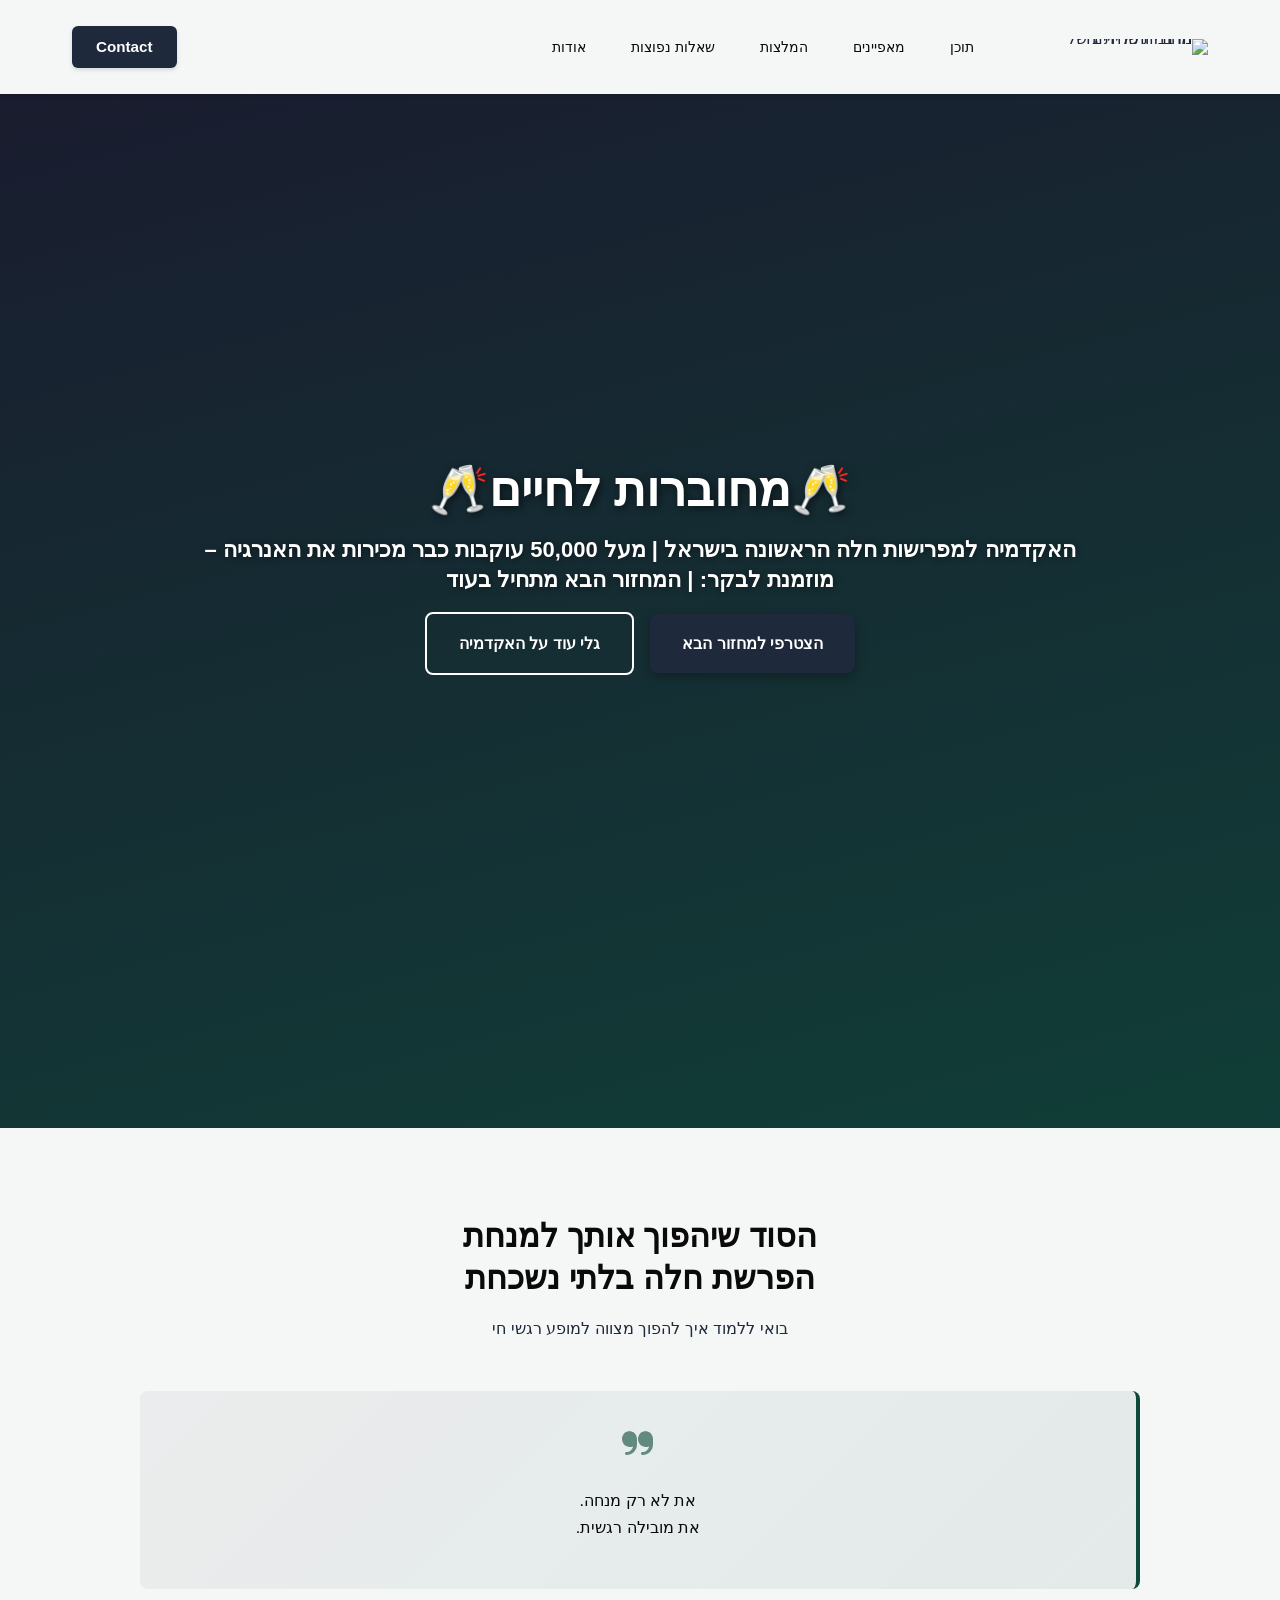
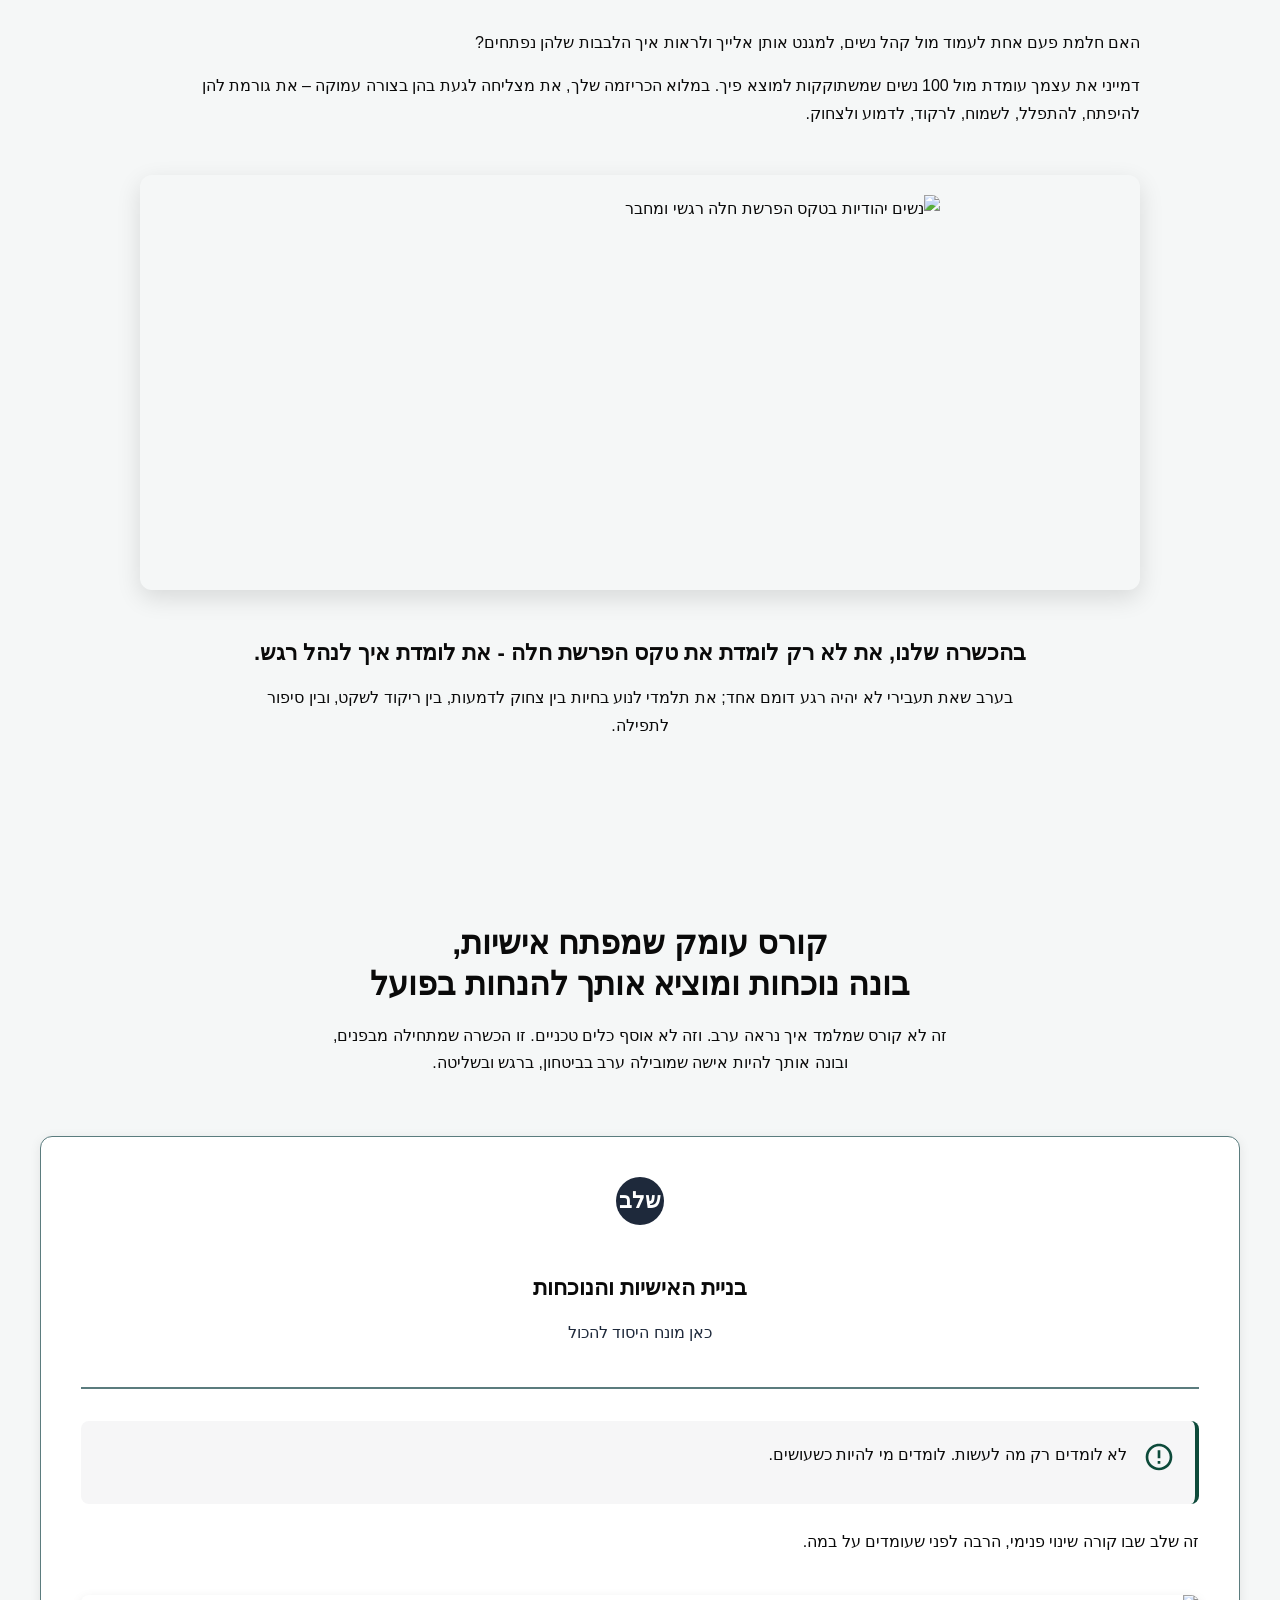
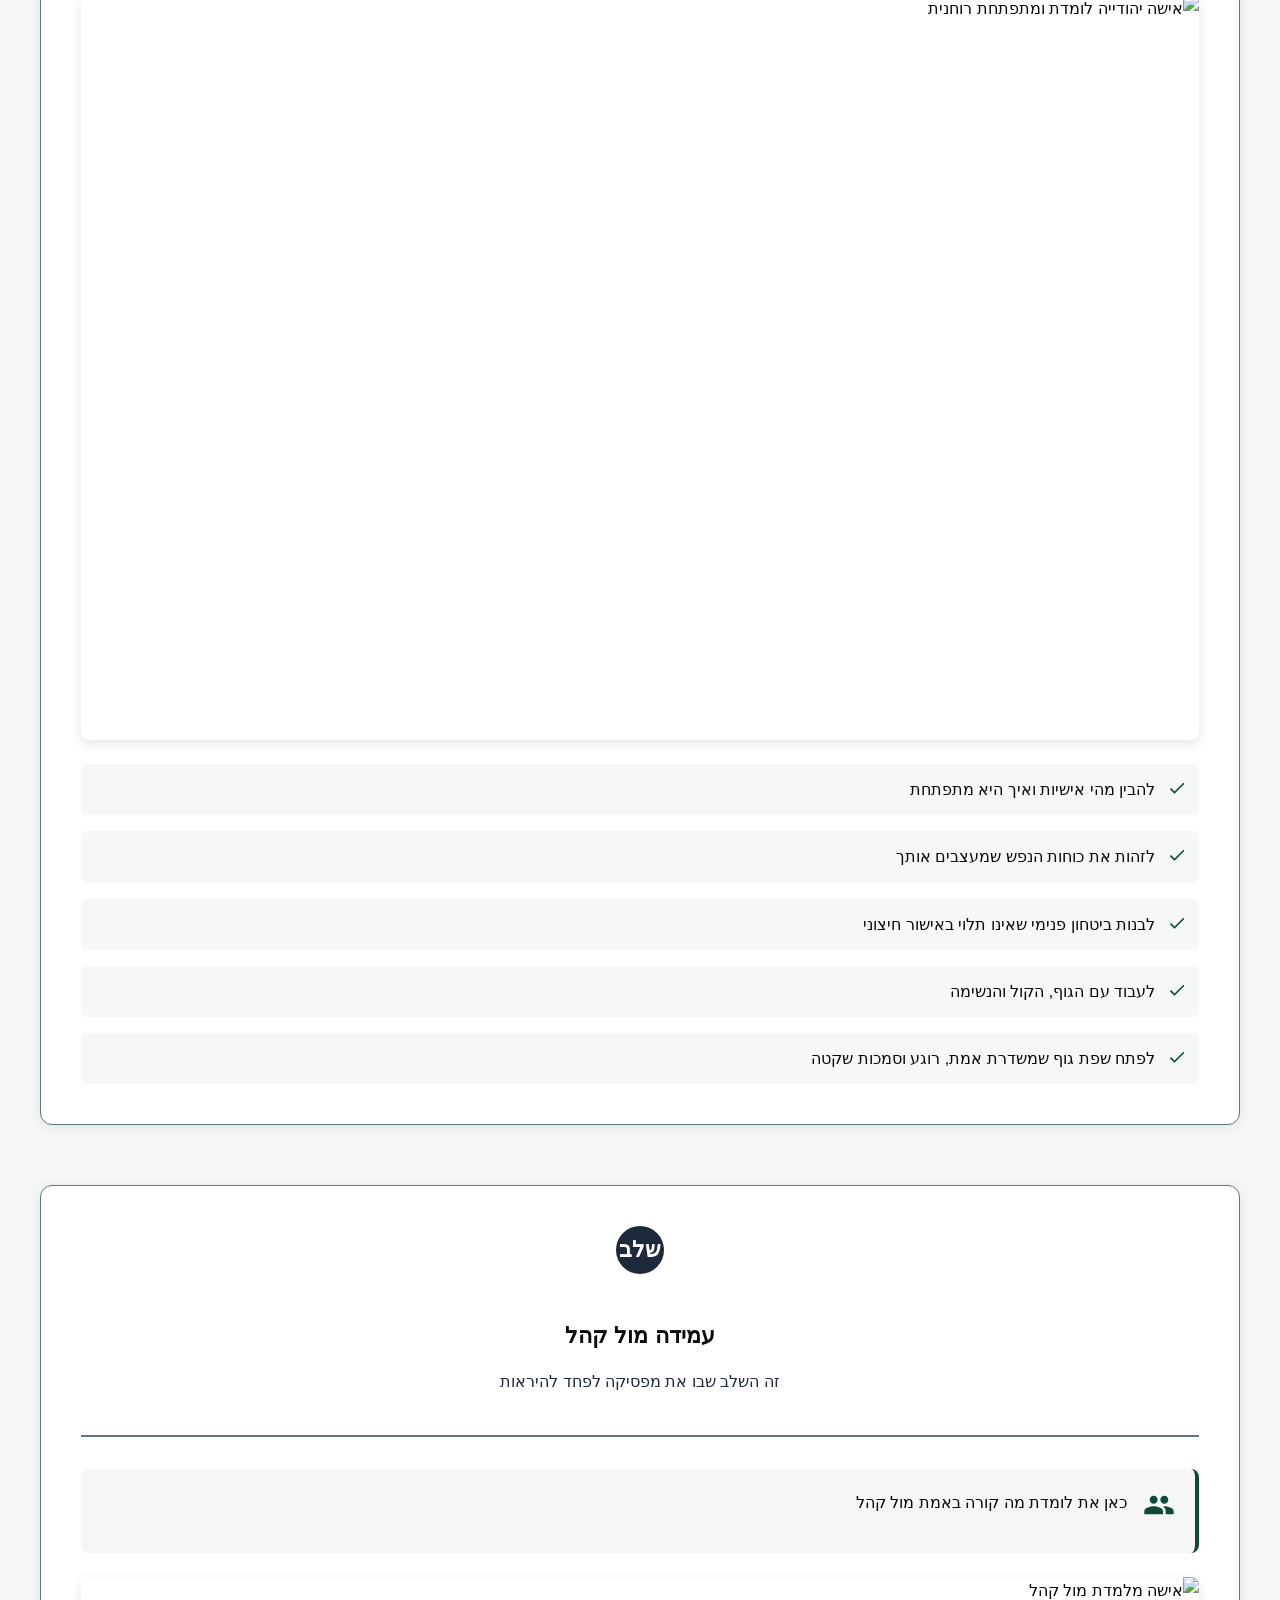
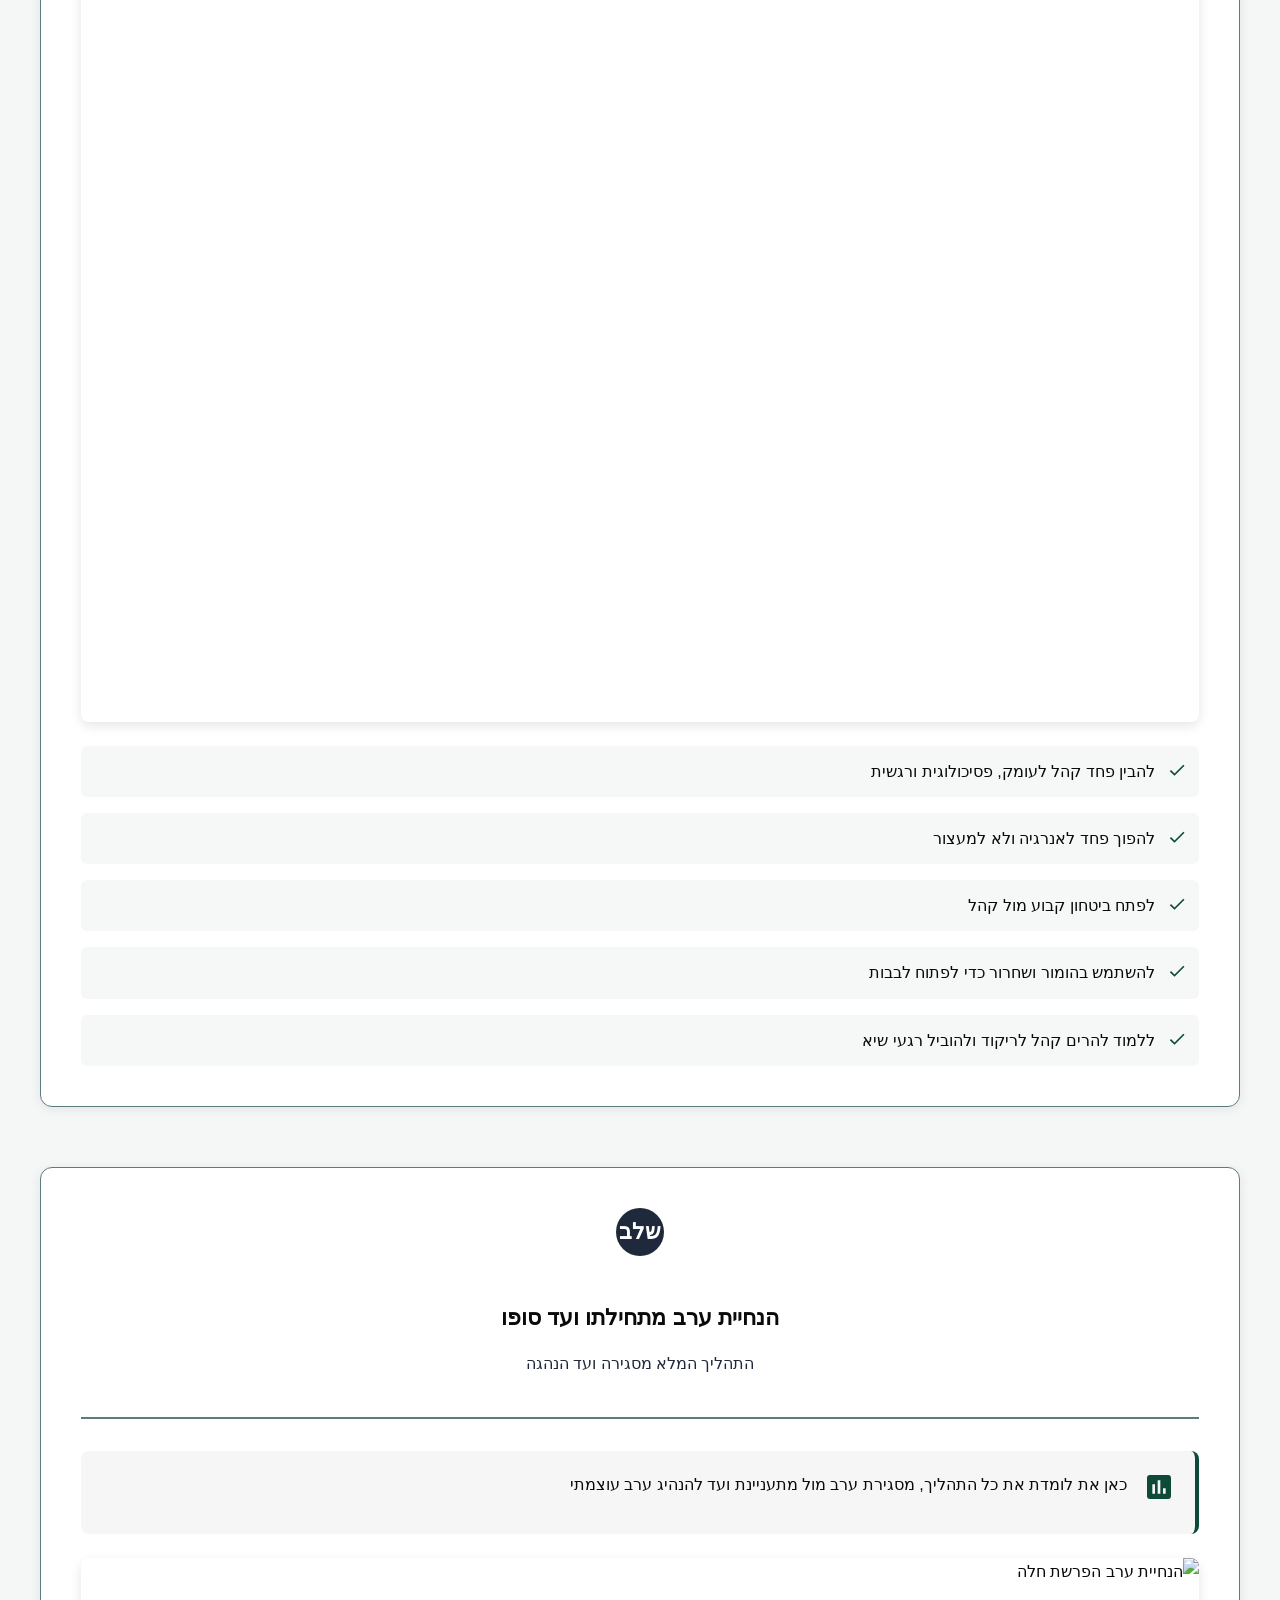
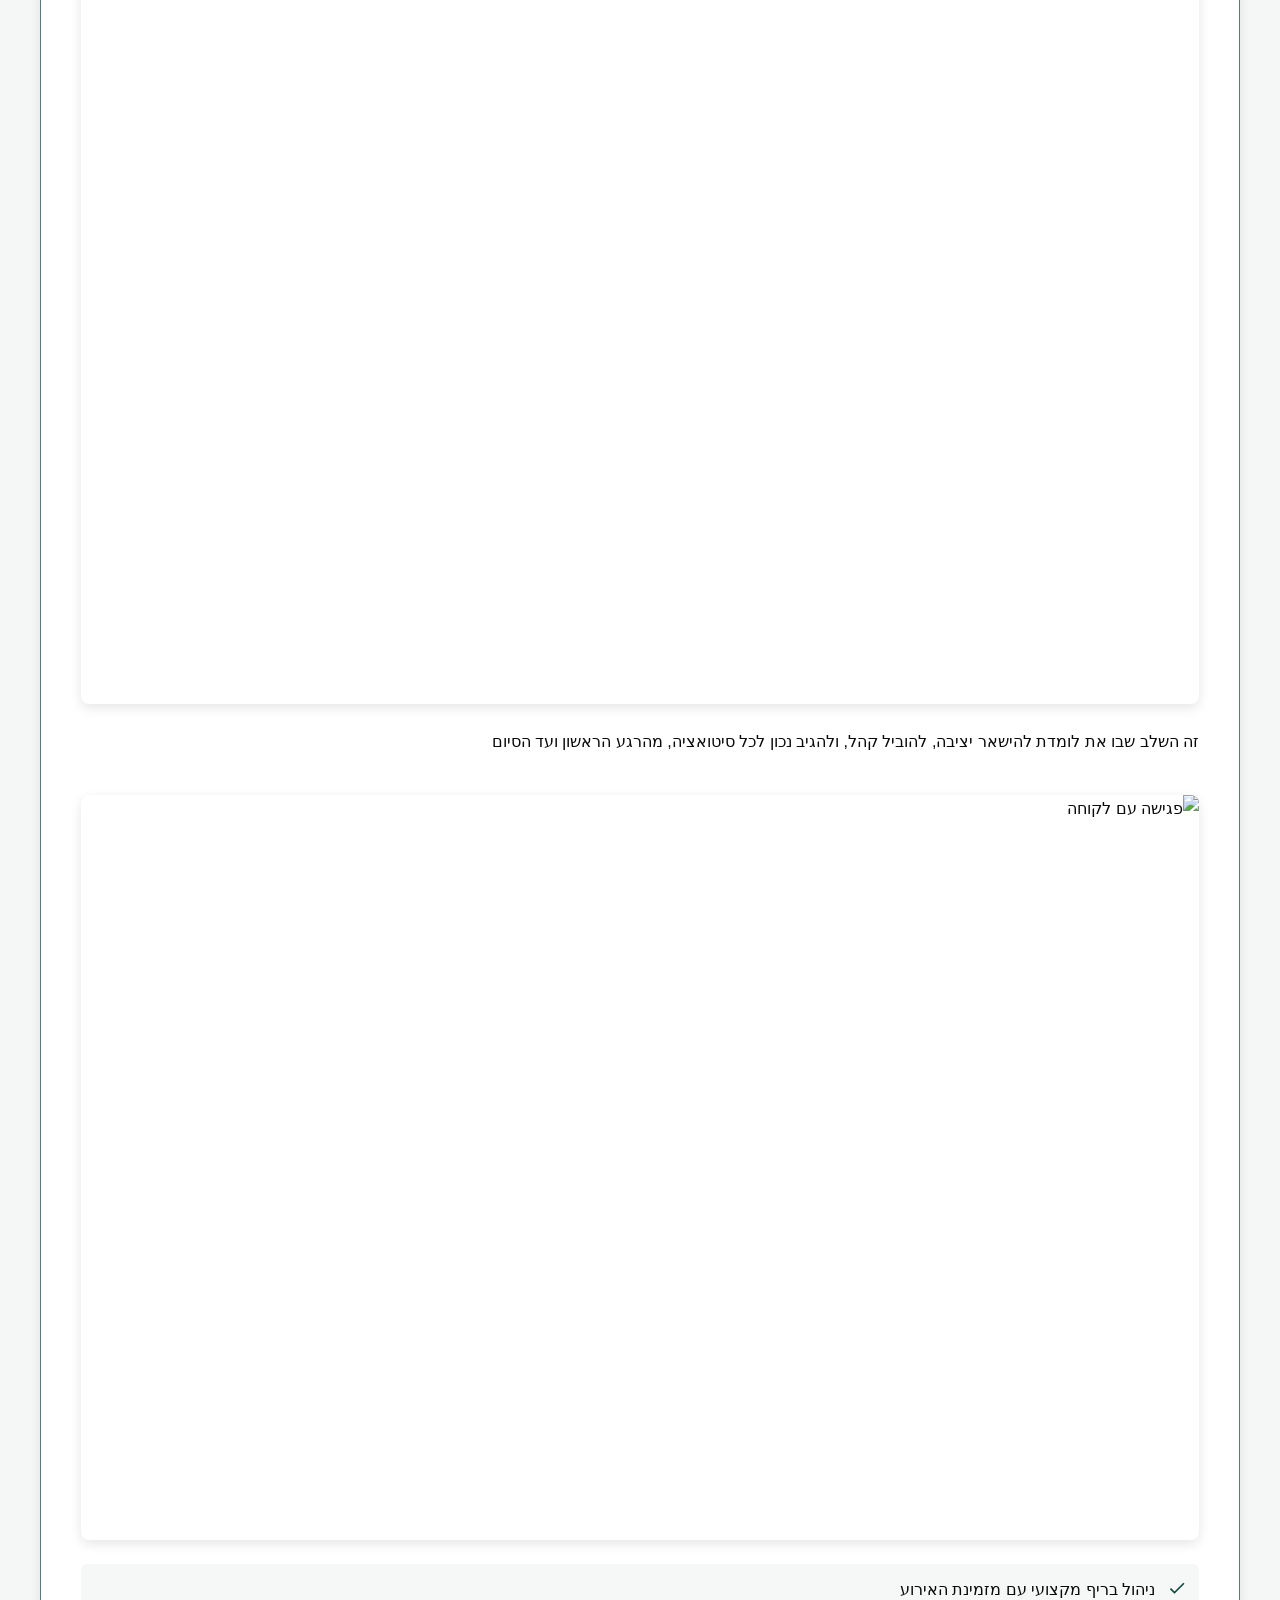
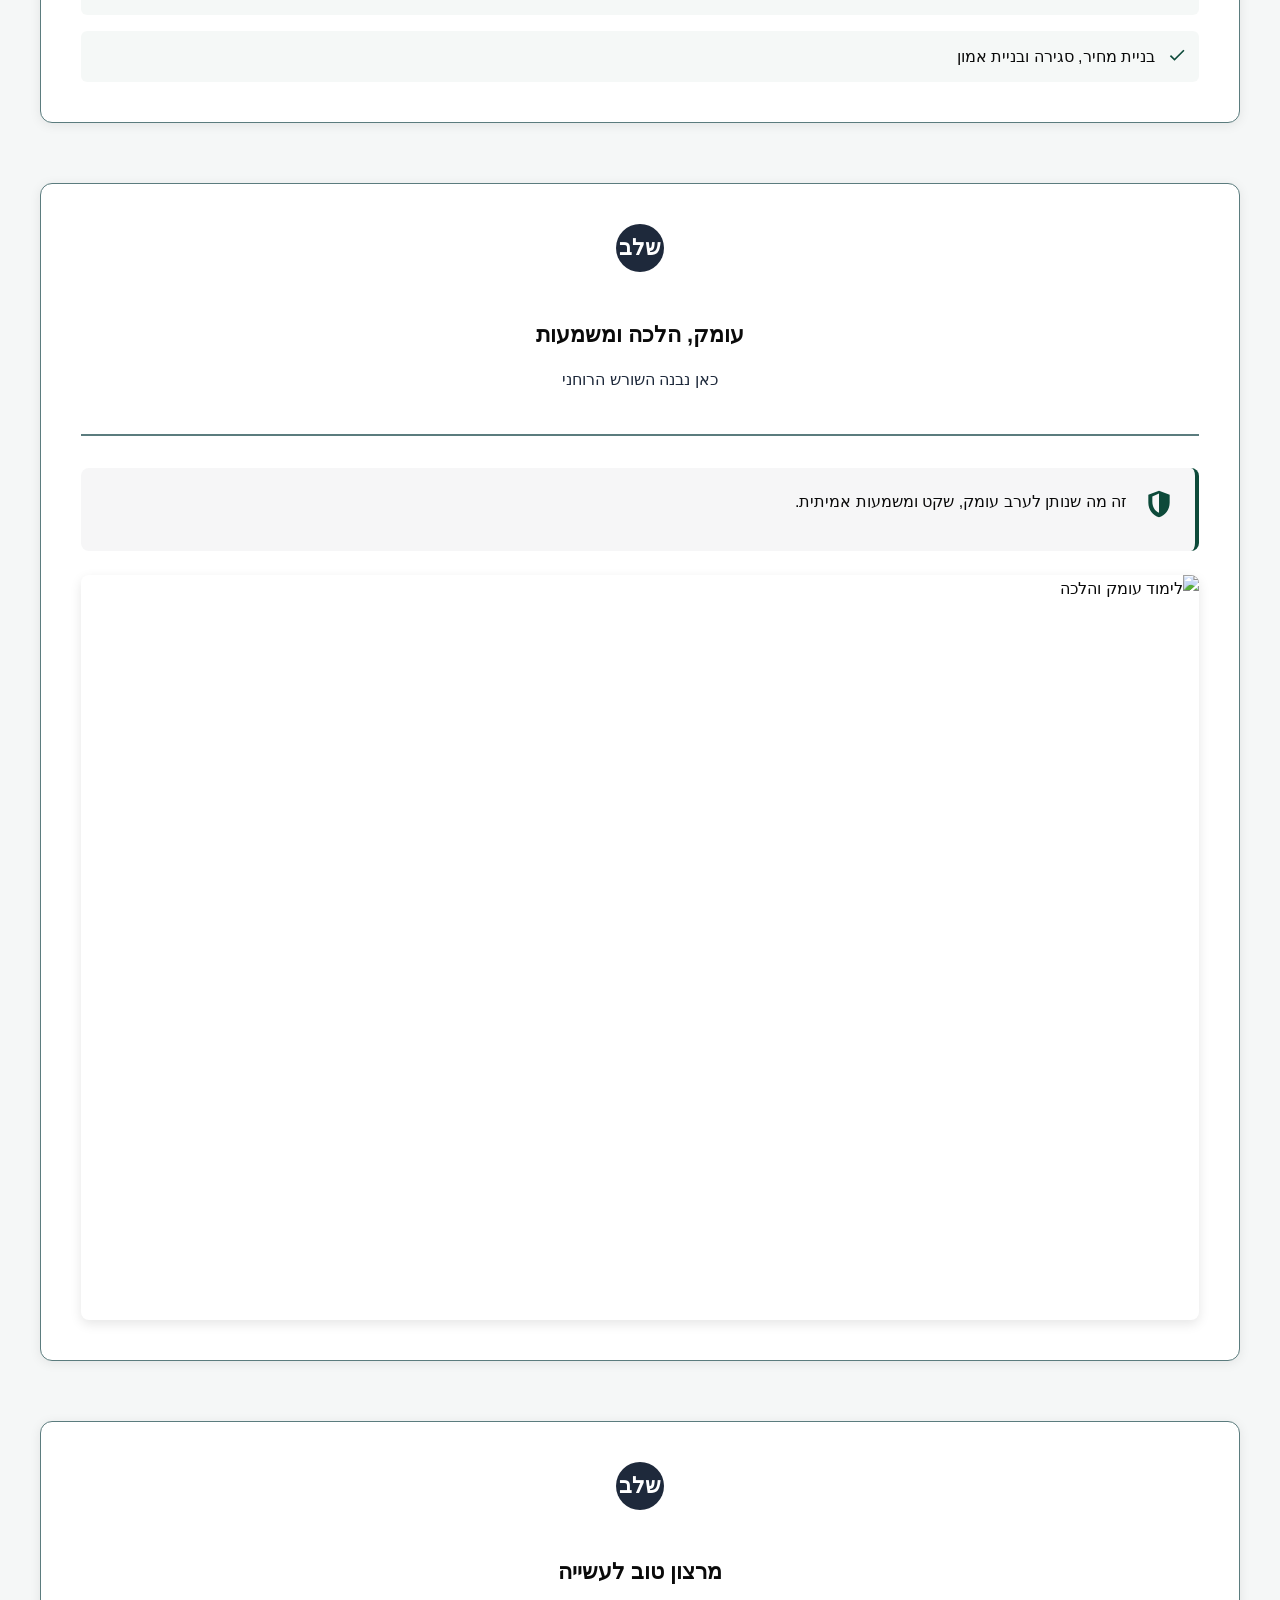
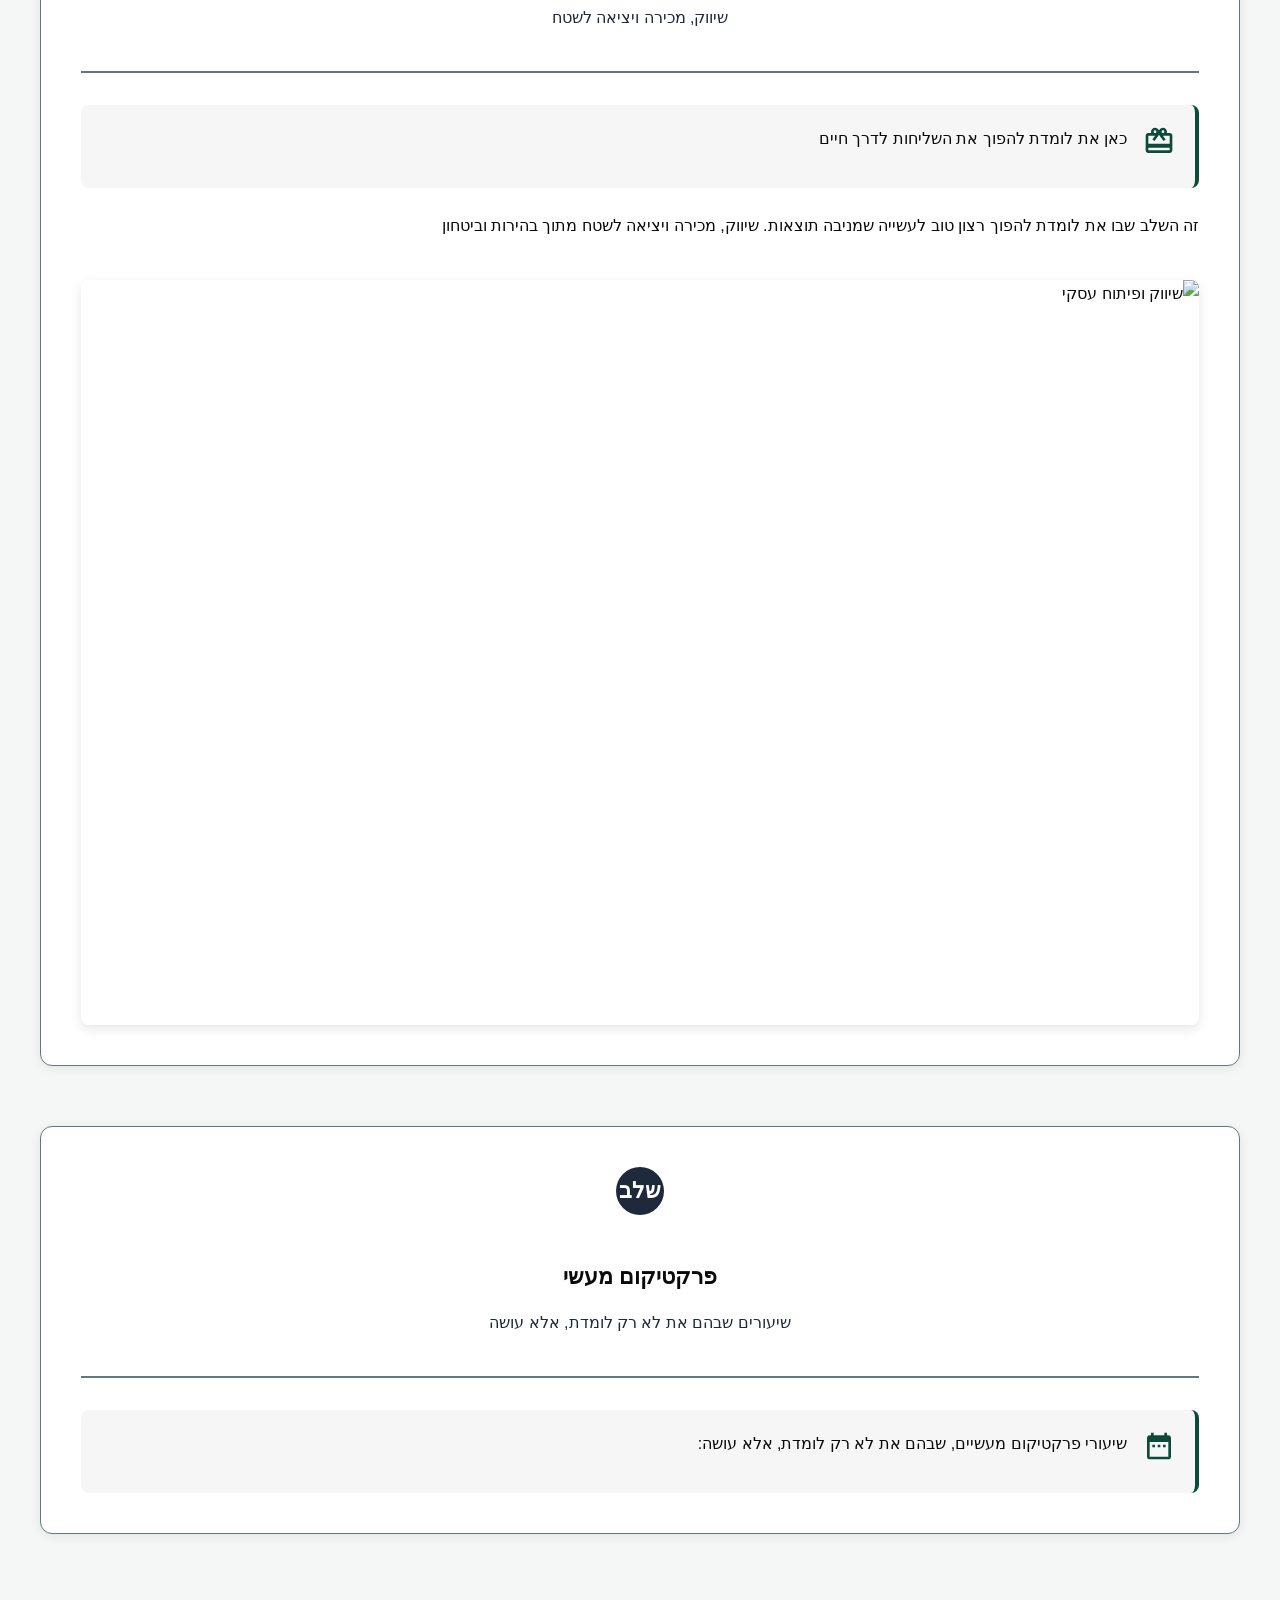
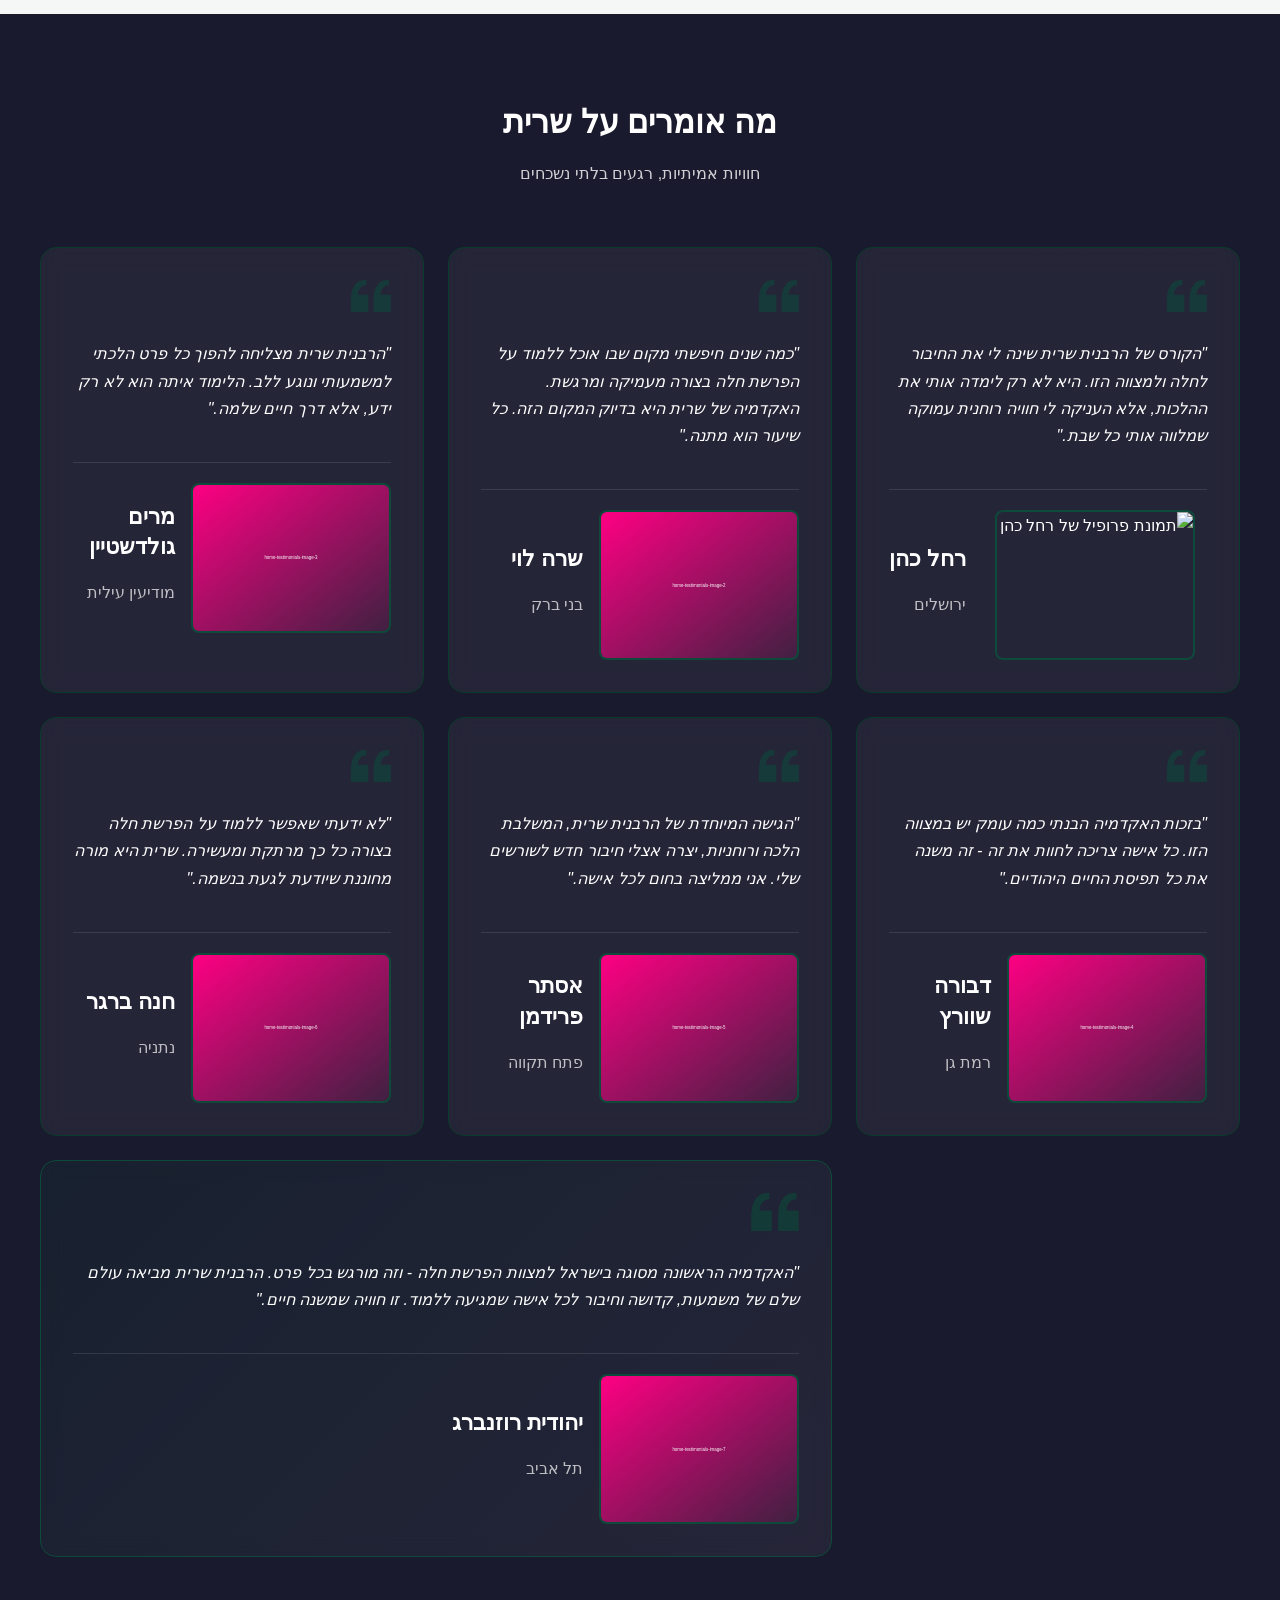
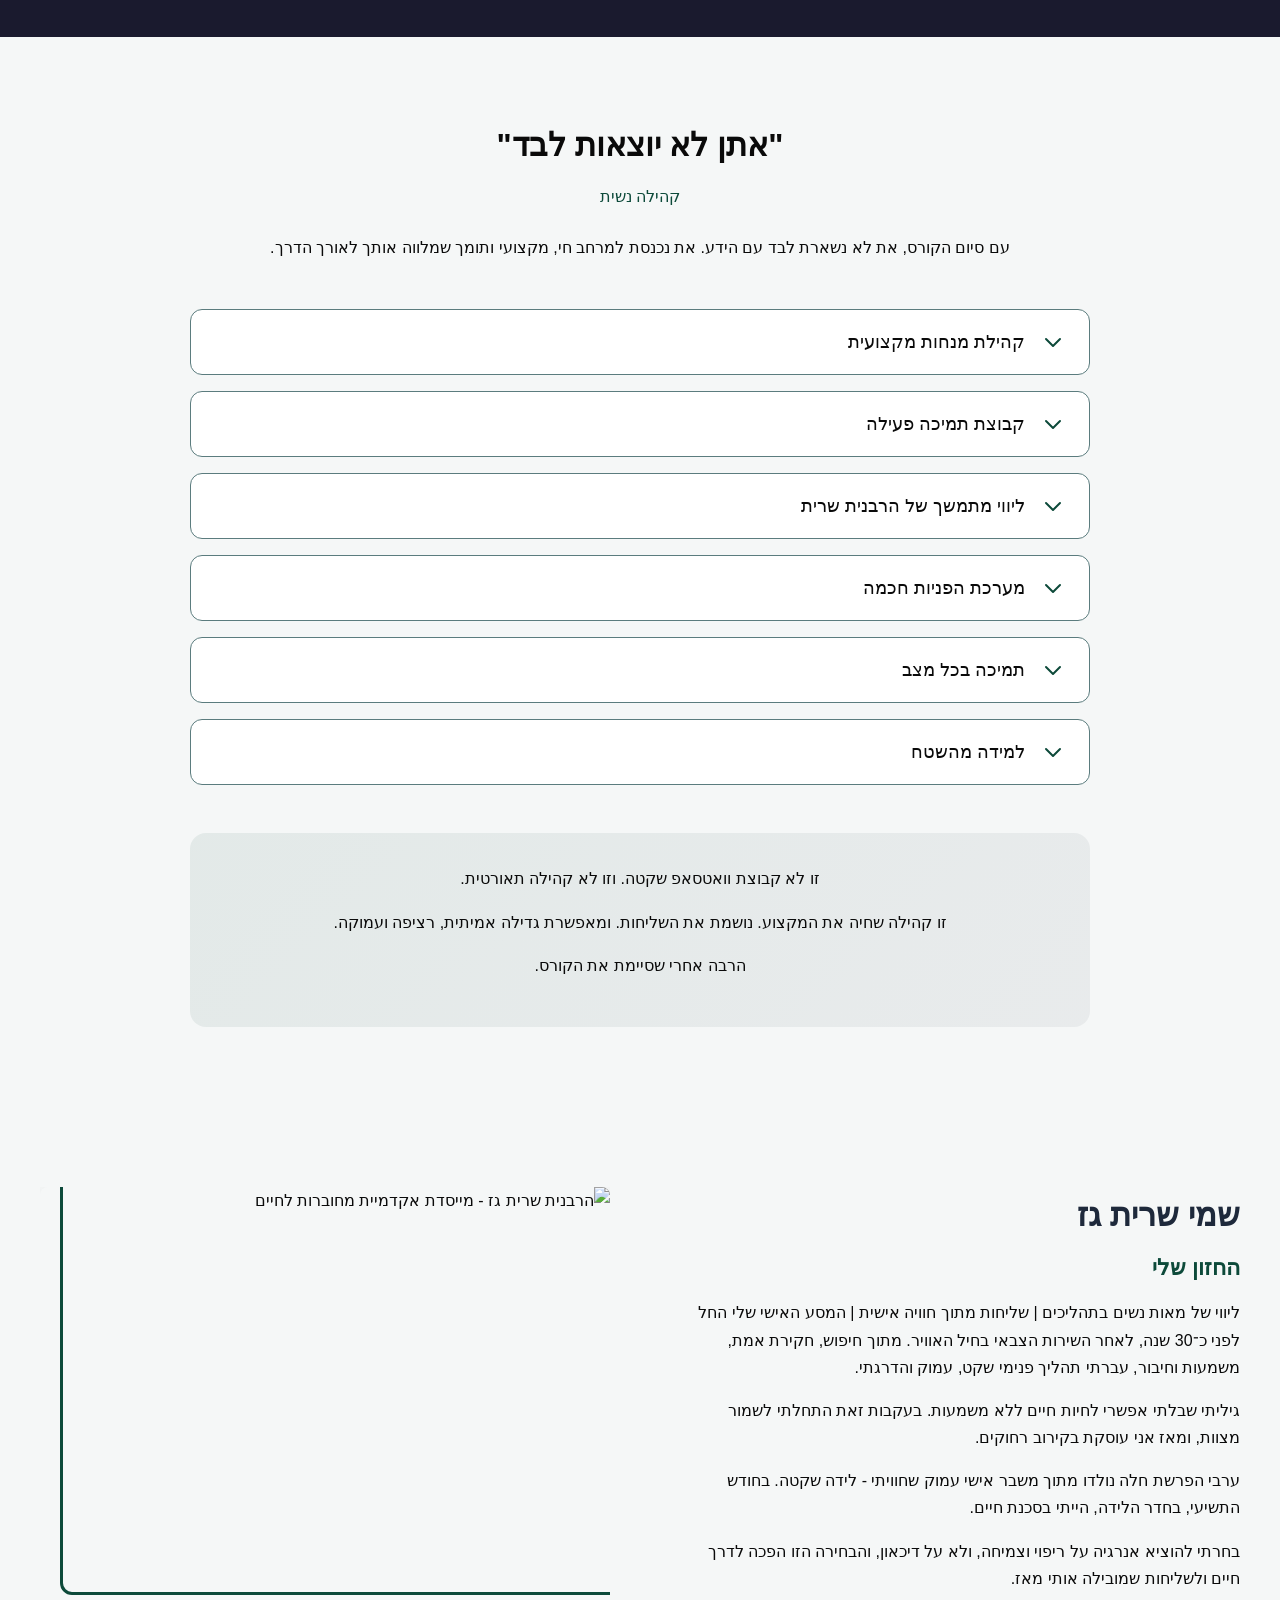
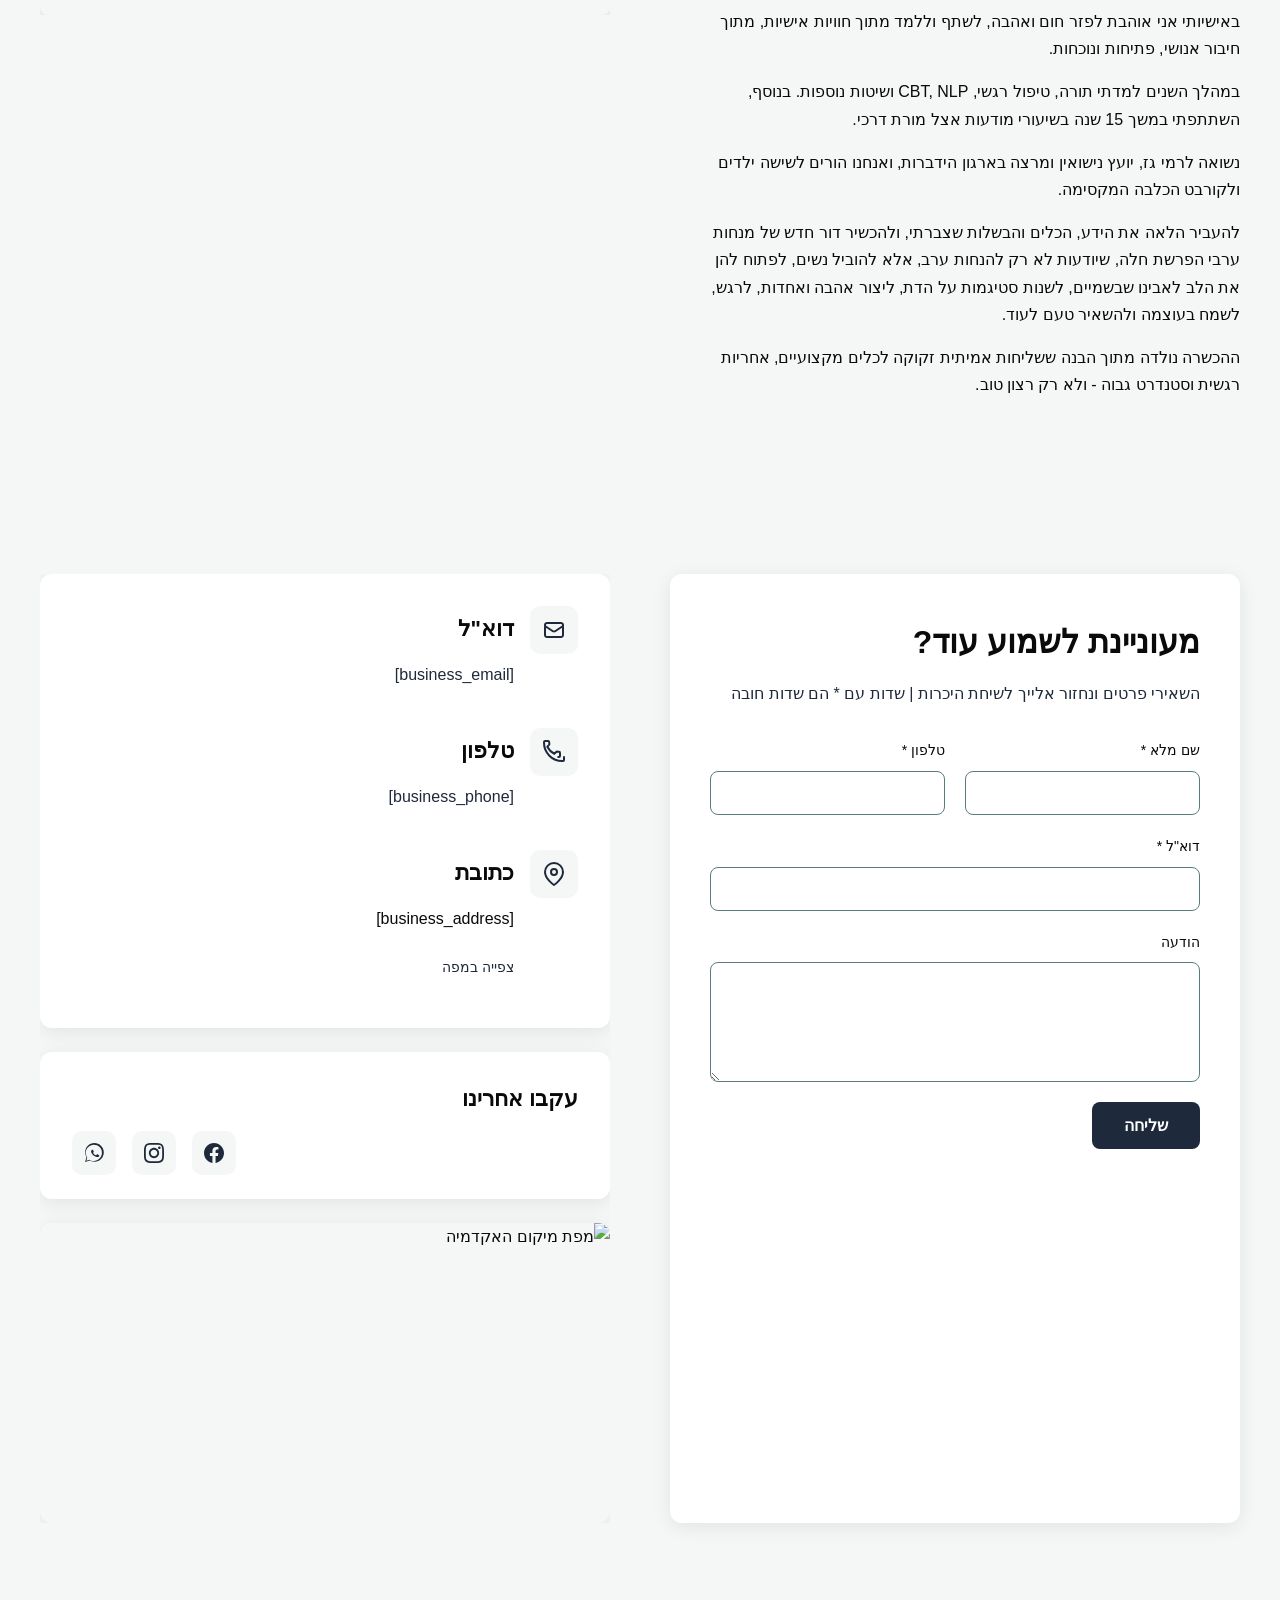
==== commit 1323f318: "Background sync: Progressive GitHub Sync" ====
--- a/public/index.html
+++ b/public/index.html
@@ -1 +1 @@
-<!doctype html><html dir="rtl" lang="he"><head><meta charset="UTF-8"><meta content="width=device-width,initial-scale=1" name="viewport"><meta content="index, follow" name="robots"><title>האקדמיה הראשונה להפרשת חלה בישראל — מחוברות לחיים של הרבנית שרית גז</title><meta content="גלי את המשמעות הרוחנית והעוצמה הנשית של מצוות הפרשת חלה. האקדמיה הראשונה מסוגה בישראל מציעה חיבור אותנטי למסורת היהודית דרך לימוד מעמיק והדרכה מקצועית." name="description"><meta content="הפרשת חלה, מצוות נשים, חינוך דתי לנשים, רוחניות יהודית, הרבנית שרית גז" name="keywords"><link href="/assets/favicon.ico" rel="icon" type="image/x-icon"><link href="/assets/favicon-16x16.png" rel="icon" type="image/png" sizes="16x16"><link href="/assets/favicon-32x32.png" rel="icon" type="image/png" sizes="32x32"><link href="/assets/favicon-48x48.png" rel="icon" type="image/png" sizes="48x48"><link href="/assets/favicon-192x192.png" rel="icon" type="image/png" sizes="192x192"><link href="/assets/favicon-512x512.png" rel="icon" type="image/png" sizes="512x512"><link href="/assets/apple-touch-icon.png" rel="apple-touch-icon"><script>!function(){"use strict";var t="66d292fa-f5eb-47b8-a511-7087f84e6ab9",e="https://qaapi.zappy5.com/api/analytics/track",a=18e5,n=2592e6,o=!0,i=!0,r=!0;var s=function(){var e="zappy_visitor_"+t,a=null;try{if(a=localStorage.getItem(e)){var o=JSON.parse(a),i=Date.now();if(i-o.created<n)return o.lastSeen=i,localStorage.setItem(e,JSON.stringify(o)),o.id}}catch(t){console.warn("Zappy Analytics: LocalStorage not available")}var r="zv_"+Date.now()+"_"+Math.random().toString(36).substr(2,9);try{localStorage.setItem(e,JSON.stringify({id:r,created:Date.now(),lastSeen:Date.now()}))}catch(t){}return r}(),c=function(){var e="zappy_session_"+t,n=null;try{if(n=sessionStorage.getItem(e)){var o=JSON.parse(n),i=Date.now();if(i-o.timestamp<a)return o.timestamp=i,sessionStorage.setItem(e,JSON.stringify(o)),o.id}}catch(t){console.warn("Zappy Analytics: SessionStorage not available")}var r="zs_"+Date.now()+"_"+Math.random().toString(36).substr(2,9);try{sessionStorage.setItem(e,JSON.stringify({id:r,timestamp:Date.now()}))}catch(t){}return r}();function l(a,n){n=n||{};var o={website_id:t,event_type:a,page_path:window.location.pathname,referrer:document.referrer||"direct",visitor_id:s,session_id:c,metadata:n};if(navigator.sendBeacon){var i=new Blob([JSON.stringify(o)],{type:"application/json"});navigator.sendBeacon(e,i)}else fetch(e,{method:"POST",headers:{"Content-Type":"application/json"},body:JSON.stringify(o),keepalive:!0}).catch(function(t){console.warn("Zappy Analytics: Failed to track event",t)})}o&&l("pageview",{title:document.title,url:window.location.href}),i&&document.addEventListener("click",function(t){var e=t.target;if("BUTTON"===e.tagName||e.closest("button")){var a="BUTTON"===e.tagName?e:e.closest("button");l("click",{element:"button",text:a.textContent.trim().substring(0,100),id:a.id||null,class:a.className||null})}else if("A"===e.tagName||e.closest("a")){var n="A"===e.tagName?e:e.closest("a");l("navigation",{element:"link",text:n.textContent.trim().substring(0,100),href:n.href,external:n.hostname!==window.location.hostname})}},!0),r&&document.addEventListener("submit",function(t){var e=t.target;l("form_submit",{form_id:e.id||null,form_name:e.name||null,form_action:e.action||null,form_method:e.method||"GET"})},!0);var d=Date.now();window.addEventListener("beforeunload",function(){l("page_unload",{time_on_page:Math.floor((Date.now()-d)/1e3),page_path:window.location.pathname})}),window.zappyAnalytics={track:l,getVisitorId:function(){return s},getSessionId:function(){return c}}}()</script><meta content="האקדמיה הראשונה להפרשת חלה בישראל — מחוברות לחיים של הרבנית שרית גז" property="og:title"><meta content="גלי את המשמעות הרוחנית והעוצמה הנשית של מצוות הפרשת חלה. האקדמיה הראשונה מסוגה בישראל מציעה חיבור אותנטי למסורת היהודית דרך לימוד מעמיק והדרכה מקצועית." property="og:description"><meta content="website" property="og:type"><meta content="he_IL" property="og:locale"><meta content="summary_large_image" name="twitter:card"><meta content="האקדמיה הראשונה להפרשת חלה בישראל — מחוברות לחיים של הרבנית שרית גז" name="twitter:title"><meta content="גלי את המשמעות הרוחנית והעוצמה הנשית של מצוות הפרשת חלה. האקדמיה הראשונה מסוגה בישראל מציעה חיבור אותנטי למסורת היהודית דרך לימוד מעמיק והדרכה מקצועית." name="twitter:description"><link href="https://cdnjs.cloudflare.com/ajax/libs/font-awesome/6.4.0/css/all.min.css" rel="stylesheet"><link href="/assets/favicon.ico" rel="icon" type="image/x-icon"><link href="/assets/favicon-16x16.png" rel="icon" type="image/png" sizes="16x16"><link href="/assets/favicon-32x32.png" rel="icon" type="image/png" sizes="32x32"><link href="/assets/favicon-48x48.png" rel="icon" type="image/png" sizes="48x48"><link href="/assets/favicon-192x192.png" rel="icon" type="image/png" sizes="192x192"><link href="/assets/favicon-512x512.png" rel="icon" type="image/png" sizes="512x512"><link href="/assets/apple-touch-icon.png" rel="apple-touch-icon"><link href="https://cdn.jsdelivr.net/npm/vanilla-cookieconsent@3/dist/cookieconsent.css" rel="stylesheet"><script src="https://cdn.jsdelivr.net/npm/vanilla-cookieconsent@3/dist/cookieconsent.umd.js"></script><script src="https://cdn.jsdelivr.net/gh/mickidum/acc_toolbar/acctoolbar/acctoolbar.min.js"></script><link href="/styles.css" rel="stylesheet"><style id="zappy-dropdown-submenu-styles">#navMenu li:has(.sub-menu),.nav-menu li:has(.sub-menu),.navbar li:has(.sub-menu),nav li:has(.sub-menu){position:relative}#navMenu .sub-menu,.nav-menu .sub-menu,.navbar .sub-menu,nav .sub-menu{display:block!important;position:absolute!important;top:100%;left:0;min-width:220px;background:#fff;border-radius:8px;box-shadow:0 8px 25px rgba(0,0,0,.15);padding:8px 0;opacity:0;visibility:hidden;transform:translateY(10px);transition:all .3s ease;z-index:1000;list-style:none;pointer-events:none}#navMenu li:hover>.sub-menu,.nav-menu li:hover>.sub-menu,.navbar li:hover>.sub-menu,nav li:hover>.sub-menu{opacity:1!important;visibility:visible!important;transform:translateY(0)!important;pointer-events:auto!important}.sub-menu li{list-style:none;margin:0;padding:0}.sub-menu a{display:block!important;padding:10px 16px!important;color:var(--text-dark,#333)!important;font-weight:500;text-decoration:none;white-space:nowrap;transition:background-color .2s}.sub-menu a:hover{background-color:#f5f5f5}[dir=rtl] .nav-menu .sub-menu,[dir=rtl] .navbar .sub-menu,[dir=rtl] nav .sub-menu,html[lang=ar] .nav-menu .sub-menu,html[lang=ar] .navbar .sub-menu,html[lang=ar] nav .sub-menu,html[lang=he] .nav-menu .sub-menu,html[lang=he] .navbar .sub-menu,html[lang=he] nav .sub-menu{left:auto!important;right:0!important}.sub-menu:empty,.sub-menu:not(:has(li)),.sub-menu:not(:has(li:not(.zappy-hidden-menu-item))){display:none!important;opacity:0!important;visibility:hidden!important;pointer-events:none!important}li:has(.menu-group-title):hover>.sub-menu{opacity:1!important;visibility:visible!important;transform:translateY(0)!important;pointer-events:auto!important}#navMenu>li>.menu-group-title,.nav-menu>li>.menu-group-title{display:inline-block;padding:.5rem 1rem;cursor:default;user-select:none}@media (max-width:768px){#navMenu .sub-menu,.nav-menu .sub-menu,.navbar .sub-menu,nav .sub-menu{position:static!important;transform:none!important;box-shadow:none!important;background:0 0!important;max-height:0;overflow:hidden;opacity:0;visibility:hidden;transition:max-height .3s ease,opacity .3s ease;padding:0!important;border-radius:0!important}.sub-menu.mobile-expanded{max-height:500px!important;opacity:1!important;visibility:visible!important;padding:8px 0 8px 16px!important}[dir=rtl] .sub-menu.mobile-expanded,html[lang=he] .sub-menu.mobile-expanded{padding:8px 16px 8px 0!important}#navMenu li:hover>.sub-menu,.nav-menu li:hover>.sub-menu,.navbar li:hover>.sub-menu,nav li:hover>.sub-menu{opacity:0;visibility:hidden;pointer-events:none}#navMenu li>.sub-menu.mobile-expanded,.nav-menu li>.sub-menu.mobile-expanded,.navbar li>.sub-menu.mobile-expanded,nav li>.sub-menu.mobile-expanded{opacity:1!important;visibility:visible!important;pointer-events:auto!important}#navMenu li:has(.sub-menu),.nav-menu li:has(.sub-menu),.navbar li:has(.sub-menu),nav li:has(.sub-menu){display:flex!important;flex-wrap:wrap!important;align-items:center!important;position:relative!important;min-height:44px!important}#navMenu li:has(.sub-menu)>a,.nav-menu li:has(.sub-menu)>a,.navbar li:has(.sub-menu)>a,nav li:has(.sub-menu)>a{flex:1!important;min-width:0!important}#navMenu li:has(.sub-menu)>.menu-group-title,.nav-menu li:has(.sub-menu)>.menu-group-title,.navbar li:has(.sub-menu)>.menu-group-title,nav li:has(.sub-menu)>.menu-group-title{flex:1!important;min-width:0!important;padding:0!important;line-height:inherit!important}#navMenu li:has(.sub-menu)>.sub-menu,.nav-menu li:has(.sub-menu)>.sub-menu,.navbar li:has(.sub-menu)>.sub-menu,nav li:has(.sub-menu)>.sub-menu{flex-basis:100%!important;width:100%!important}#navMenu li:has(.sub-menu)>a [class*=arrow],#navMenu li:has(.sub-menu)>a [class*=chevron],.nav-menu li:has(.sub-menu)>a .fa-angle-down,.nav-menu li:has(.sub-menu)>a .fa-chevron-down,.nav-menu li:has(.sub-menu)>a [class*=arrow],.nav-menu li:has(.sub-menu)>a [class*=chevron],nav li:has(.sub-menu)>a [class*=arrow],nav li:has(.sub-menu)>a [class*=chevron]{display:none!important;visibility:hidden!important}.mobile-submenu-toggle{display:flex!important;align-items:center!important;justify-content:center!important;width:44px!important;height:auto!important;background:0 0!important;border:none!important;cursor:pointer!important;color:var(--text-dark)!important;position:static!important;flex-shrink:0!important;align-self:stretch!important;z-index:2!important;padding:0!important;margin:0!important}.mobile-submenu-toggle::after{content:''!important;width:0!important;height:0!important;border-left:6px solid transparent!important;border-right:6px solid transparent!important;border-top:7px solid currentColor!important;transition:transform .3s ease!important}.mobile-submenu-toggle.expanded::after{transform:rotate(180deg)!important}.sub-menu a{padding:10px 0!important;display:block!important;color:var(--text-dark)!important}.navbar .sub-menu li a,.zappy-products-dropdown .sub-menu a,nav.navbar .sub-menu li a{color:var(--text-dark)!important}}@media (min-width:769px){.mobile-submenu-toggle{display:none!important}}</style><style id="mobile-lang-menu-deployed-css">@media (max-width:768px){.lang-switcher,.nav-container .lang-switcher,.nav-cta-container .lang-switcher,.nav-ecommerce-icons .lang-switcher,.nav-icons-left .lang-switcher,.navbar .lang-switcher,.navbar .nav-cta-container .lang-switcher{display:none!important}.mobile-lang-menu{width:100%;border-top:1px solid rgba(128,128,128,.2);padding:8px 0 0 0;margin-top:8px}.mobile-lang-toggle{display:flex!important;align-items:center;justify-content:space-between;width:100%;padding:12px 16px;background:0 0;border:none;cursor:pointer;font-size:15px;color:inherit;font-family:inherit}.mobile-lang-toggle::after{content:'';display:inline-block;width:8px;height:8px;border-right:2px solid currentColor;border-bottom:2px solid currentColor;transform:rotate(45deg);transition:transform .3s ease;margin-left:8px}.mobile-lang-toggle.expanded::after{transform:rotate(-135deg)}.mobile-lang-options{max-height:0;overflow:hidden;transition:max-height .3s ease}.mobile-lang-options.expanded{max-height:300px}.mobile-lang-option{display:flex!important;align-items:center;gap:10px;padding:10px 24px;text-decoration:none;color:inherit;font-size:14px;font-family:inherit}.mobile-lang-option:hover{background:rgba(128,128,128,.1)}.mobile-lang-option.active{font-weight:600;opacity:.7;pointer-events:none}.mobile-lang-option img{width:20px;height:20px;border-radius:50%}}@media (min-width:769px){.mobile-lang-menu{display:none!important}}</style><style id="zappy-widget-visibility">#mic-access-tool-box,#mic-access-tool-general-button,#mic-init-access-tool #mic-access-tool-box,#mic-init-access-tool #mic-access-tool-general-button,#mic-init-access-tool .mic-access-tool-general-button,._access-icon,._access-menu,.mic-access-tool-box,.mic-access-tool-general-button,div[id*=mic-access-tool-box]{display:none!important;visibility:hidden!important;opacity:0!important;pointer-events:none!important}</style></head><body><nav class="navbar" dir="rtl"><button class="mobile-toggle" aria-label="תפריט" id="mobileToggle"><svg fill="none" viewBox="0 0 24 24" class="hamburger-icon" height="24" width="24"><path d="M3 12h18M3 6h18M3 18h18" stroke="currentColor" stroke-width="2" stroke-linecap="round"></path></svg><svg fill="none" viewBox="0 0 24 24" class="close-icon" height="24" width="24" style="display:none"><path d="M18 6L6 18M6 6l12 12" stroke="currentColor" stroke-width="2" stroke-linecap="round"></path></svg></button><button class="phone-header-btn" aria-label="התקשר"><svg fill="currentColor" viewBox="0 0 24 24" width="20" height="20"><path d="M22 16.92v3a2 2 0 0 1-2.18 2 19.79 19.79 0 0 1-8.63-3.07 19.5 19.5 0 0 1-6-6 19.79 19.79 0 0 1-3.07-8.67A2 2 0 0 1 4.11 2h3a2 2 0 0 1 2 1.72 12.84 12.84 0 0 0 .7 2.81 2 2 0 0 1-.45 2.11L8.09 9.91a16 16 0 0 0 6 6l1.27-1.27a2 2 0 0 1 2.11-.45 12.84 12.84 0 0 0 2.81.7A2 2 0 0 1 22 16.92z"></path></svg></button><div class="nav-container"><div class="nav-right-group"><div class="nav-brand"><a href="/" aria-label="Home" class="logo-link"><img alt="מחוברות לחיים של הרבנית שרית גז" class="logo" src="/assets/logo-1773312511036-ez32ql.webp?v=1773312512132-c377g3"></a></div><ul class="nav-menu" id="navMenu"><li><a href="#content">תוכן</a></li><li><a href="#features">מאפיינים</a></li><li><a href="#testimonials">המלצות</a></li><li><a href="#faq">שאלות נפוצות</a></li><li><a href="#about">אודות</a></li></ul></div><div class="nav-cta-container"><a href="#contact" class="nav-cta-btn">Contact</a></div></div></nav><script>window.addEventListener("load",function(){const e=document.querySelector(".navbar, nav, header");if(!e)return void console.log("[Navbar] Navbar element not found");let t=document.getElementById("mobileToggle")||document.querySelector(".mobile-toggle")||document.querySelector(".hamburger")||document.querySelector(".hamburger-menu")||document.querySelector(".menu-toggle")||document.querySelector(".burger-menu")||document.querySelector('[aria-label="Menu"]')||document.querySelector('[aria-label="תפריט"]');const o=document.querySelector(".phone-header-btn"),n=window.getComputedStyle(e);let r=n.backgroundColor;if(console.log("[Navbar] Initial navbar background:",r),"transparent"===r||"rgba(0, 0, 0, 0)"===r||r.startsWith("rgba")&&r.includes(", 0)")){const e=n.backgroundImage;if(e&&"none"!==e)console.log("[Navbar] Navbar has background image/gradient, using dark text"),r="rgb(240, 240, 240)";else{const e=window.getComputedStyle(document.body).backgroundColor;console.log("[Navbar] Navbar transparent, using body background:",e),r=e}}const i=r.match(/\d+/g);if(i&&i.length>=3){const e=(.299*parseInt(i[0])+.587*parseInt(i[1])+.114*parseInt(i[2]))/255;console.log("[Navbar] Mobile button colors preserved from Claude CSS (luminance:",e.toFixed(2)+")");const n=document.createElement("style");n.id="zappy-mobile-nav-fix";document.documentElement.lang;document.documentElement.dir,n.textContent='\n        /* Hide mobile buttons on desktop, show only on mobile */\n        @media (min-width: 769px) {\n          .mobile-toggle,\n          .phone-header-btn {\n            display: none !important;\n          }\n        }\n        \n        /* Show and position mobile buttons correctly on mobile */\n        @media (max-width: 768px) {\n          .mobile-toggle,\n          .phone-header-btn {\n            position: absolute !important;\n            top: 50% !important;\n            transform: translateY(-50%) !important;\n            z-index: 1001 !important;\n            display: flex !important;\n            align-items: center !important;\n            justify-content: center !important;\n            width: 36px !important;\n            height: 36px !important;\n            border-radius: 50% !important;\n            border: none !important;\n            cursor: pointer !important;\n            padding: 6px !important;\n            background: none !important;\n            color: var(--nav-text, var(--text-dark)) !important;\n          }\n          \n          /* LTR positioning (default): hamburger LEFT, phone RIGHT */\n          html:not([dir="rtl"]):not([lang="he"]):not([lang="ar"]) .mobile-toggle,\n          html[dir="ltr"] .mobile-toggle {\n            left: 12px !important;\n            right: auto !important;\n          }\n          html:not([dir="rtl"]):not([lang="he"]):not([lang="ar"]) .phone-header-btn,\n          html[dir="ltr"] .phone-header-btn {\n            right: 12px !important;\n            left: auto !important;\n          }\n          \n          /* RTL positioning: hamburger RIGHT, phone LEFT */\n          html[dir="rtl"] .mobile-toggle,\n          html[lang="he"] .mobile-toggle,\n          html[lang="ar"] .mobile-toggle {\n            right: 12px !important;\n            left: auto !important;\n          }\n          html[dir="rtl"] .phone-header-btn,\n          html[lang="he"] .phone-header-btn,\n          html[lang="ar"] .phone-header-btn {\n            left: 12px !important;\n            right: auto !important;\n          }\n          \n          /* CRITICAL: Ensure nav-container has min-height on mobile */\n          /* All children are positioned absolutely/fixed on mobile, so height:auto collapses to 0 */\n          .nav-container {\n            min-height: 70px !important;\n            position: relative !important;\n          }\n          \n          /* Ensure SVG icons are properly sized and inherit color */\n          .mobile-toggle svg,\n          .phone-header-btn svg {\n            width: 24px !important;\n            height: 24px !important;\n            /* Don\'t force display - let JavaScript control hamburger/close toggle */\n          }\n          \n          /* Reset nav-cta-container on mobile - remove desktop box-shadow/padding */\n          /* that creates a visible ghost box when CTA button is hidden */\n          .nav-cta-container {\n            box-shadow: none !important;\n            padding: 0 !important;\n          }\n          \n          /* Hide nav-cta-container entirely on mobile when there\'s no lang-switcher */\n          /* (only the CTA button is inside, and it\'s hidden on mobile) */\n          .nav-cta-container:not(:has(.lang-switcher)) {\n            display: none !important;\n          }\n          \n          /* CRITICAL: Prevent hero image fade gradient from bleeding over headline text */\n          /* The .image-fade-gradient has bottom: -30px (extends below parent) */\n          /* On mobile stacked layout, this overlaps the h1 text below the image */\n          .hero-image-column {\n            overflow: hidden !important;\n          }\n          .image-fade-gradient {\n            bottom: 0 !important;\n          }\n          \n          /* Hide desktop language switcher on mobile - hamburger menu handles it */\n          /* High specificity to override stored CSS */\n          .lang-switcher,\n          .nav-cta-container .lang-switcher,\n          .nav-container .lang-switcher,\n          .navbar .lang-switcher,\n          .navbar .nav-cta-container .lang-switcher {\n            display: none !important;\n          }\n        }\n      ';const r=document.getElementById("zappy-mobile-nav-fix");r&&r.remove(),document.head.appendChild(n),console.log("[Navbar] Critical CSS injected for mobile nav positioning");const l=window.innerWidth<=768;if(t){const e=t.querySelector(".hamburger-icon"),o=t.querySelector(".close-icon");e&&(e.style.setProperty("width","24px","important"),e.style.setProperty("height","24px","important"),e.style.setProperty("display","block","important")),o&&(o.style.setProperty("width","24px","important"),o.style.setProperty("height","24px","important"),o.style.setProperty("display","none","important")),l?(t.style.setProperty("position","absolute","important"),t.style.setProperty("top","50%","important"),t.style.setProperty("transform","translateY(-50%)","important"),t.style.setProperty("z-index","1001","important"),t.style.removeProperty("left"),t.style.removeProperty("right"),console.log("[Navbar] Mobile toggle positioning applied (mobile viewport)")):(t.style.removeProperty("position"),t.style.removeProperty("top"),t.style.removeProperty("transform"),t.style.removeProperty("z-index"),t.style.removeProperty("left"),t.style.removeProperty("right"),console.log("[Navbar] Desktop viewport - cleared mobile toggle inline positioning"))}if(o){const e=o.querySelector("svg");e&&(e.style.width="24px",e.style.height="24px",e.setAttribute("width","24"),e.setAttribute("height","24")),l?(o.style.setProperty("position","absolute","important"),o.style.setProperty("top","50%","important"),o.style.setProperty("transform","translateY(-50%)","important"),o.style.setProperty("z-index","1001","important"),o.style.removeProperty("left"),o.style.removeProperty("right"),console.log("[Navbar] Phone button positioning applied (mobile viewport)")):(o.style.removeProperty("position"),o.style.removeProperty("top"),o.style.removeProperty("transform"),o.style.removeProperty("z-index"),o.style.removeProperty("left"),o.style.removeProperty("right"),console.log("[Navbar] Desktop viewport - cleared phone button inline positioning"))}}else console.log("[Navbar] Could not parse background color:",r);t=document.getElementById("mobileToggle")||document.querySelector(".mobile-toggle")||document.querySelector(".hamburger")||document.querySelector(".hamburger-menu")||document.querySelector(".menu-toggle")||document.querySelector(".burger-menu")||document.querySelector('[aria-label="Menu"]')||document.querySelector('[aria-label="תפריט"]');const l=document.getElementById("navMenu")||document.querySelector(".nav-menu")||document.querySelector(".nav-links")||document.querySelector("nav ul:not(.submenu)");if(!t||!l)return void console.log("[Navbar] Mobile toggle or menu not found:",{toggle:!!t,menu:!!l});l.id||(l.id="navMenu"),console.log("[Navbar] Initializing mobile menu...");const a=t.cloneNode(!0);t.parentNode.replaceChild(a,t),a.addEventListener("click",function(e){e.preventDefault(),e.stopPropagation();const t=this.querySelector(".hamburger-icon"),o=this.querySelector(".close-icon");l.classList.contains("active")?(l.classList.remove("active"),t&&t.style.setProperty("display","block","important"),o&&o.style.setProperty("display","none","important"),document.body.style.overflow="",console.log("[Navbar] Menu closed")):(l.classList.add("active"),t&&t.style.setProperty("display","none","important"),o&&o.style.setProperty("display","block","important"),document.body.style.overflow="hidden",console.log("[Navbar] Menu opened"))}),l.querySelectorAll("a").forEach(function(e){e.addEventListener("click",function(){if("#"===this.getAttribute("href"))return;const e=a.querySelector(".hamburger-icon"),t=a.querySelector(".close-icon");l.classList.remove("active"),e&&e.style.setProperty("display","block","important"),t&&t.style.setProperty("display","none","important"),document.body.style.overflow="",console.log("[Navbar] Menu closed (link clicked)")})});var s=l.querySelectorAll(".dropdown-toggle");s.forEach(function(e){e.addEventListener("click",function(e){e.preventDefault(),e.stopPropagation();var t=this.closest(".nav-dropdown");t&&(t.parentNode.querySelectorAll(".nav-dropdown.open").forEach(function(e){e!==t&&e.classList.remove("open")}),t.classList.toggle("open"),console.log("[Navbar] Dropdown toggled:",t.classList.contains("open")?"open":"closed"))})}),document.addEventListener("click",function(e){e.target.closest(".nav-dropdown")||document.querySelectorAll(".nav-dropdown.open").forEach(function(e){e.classList.remove("open")})}),console.log("[Navbar] Dropdown handlers initialized for "+s.length+" dropdowns"),o&&o.addEventListener("click",function(){const e=document.querySelectorAll('a[href^="tel:"]'),t=e.length>0?e[0].getAttribute("href").replace("tel:",""):"[business_phone]";window.location.href="tel:"+t,console.log("[Navbar] Phone button clicked")}),console.log("[Navbar] Mobile menu initialized successfully");const p=function(){const e=document.querySelector(".whatsapp-float");e&&(window.innerWidth>=769?(e.style.setProperty("display","none","important"),e.style.setProperty("visibility","hidden","important"),e.style.setProperty("opacity","0","important"),e.style.setProperty("pointer-events","none","important"),console.log("[WhatsApp] Button hidden on desktop")):(e.style.removeProperty("display"),e.style.removeProperty("visibility"),e.style.removeProperty("opacity"),e.style.removeProperty("pointer-events"),console.log("[WhatsApp] Button visible on mobile")))};let c;p(),window.addEventListener("resize",function(){clearTimeout(c),c=setTimeout(p,100)})})</script><main><section class="home-hero-section" data-layout-spec="Home-hero" id="hero" data-hero-type="fullscreen-scrim" style="min-height:1128.19px !important"><div class="home-hero-background"><img alt="אישה מפרישה חלה במטבח ביתי חם ומזמין" class="zappy-editable-image home-hero-bg-image" src="/assets/image-home-hero-bg-1773312288869-d5mhbu.webp?v=1773312290475" data-context="Warm, inviting image of Jewish woman performing the mitzvah of hafrashat challah (separating challah dough). Soft natural lighting in a modern Israeli kitchen, hands gently working with dough, spiritual and peaceful atmosphere. Focus on the sacred moment of connection to tradition. Warm tones, authentic Jewish home setting, feeling of joy and spiritual elevation." data-placeholder="home-hero-bg" height="1080" width="1920" data-element-id="img-1773312227663-nkh19li0g" data-element-type="image" data-resize-handler-attached="true" data-zappy-zoom="1" style="min-width:200px;min-height:150px;border-radius:8px;object-position:50% 50%;object-fit:cover;width:100%;height:100%" data-hero-bg="true"></div><div class="home-hero-scrim"></div><div class="home-hero-overlay-content"><div class="home-hero-content-wrapper"><h1 class="home-hero-headline">🥂מחוברות לחיים🥂</h1><h3 class="home-hero-subtitle">האקדמיה למפרישות חלה הראשונה בישראל | מעל 50,000 עוקבות כבר מכירות את האנרגיה – מוזמנת לבקר: | המחזור הבא מתחיל בעוד</h3><div class="home-hero-cta-group"><a href="#contact" class="home-hero-cta-primary">הצטרפי למחזור הבא</a><a href="#about" class="home-hero-cta-secondary">גלי עוד על האקדמיה</a></div></div></div></section><section class="home-content-section" data-layout-spec="Home-content" id="content"><div class="home-content-container"><div class="home-content-text-wrapper"><h2 class="home-content-title">הסוד שיהפוך אותך למנחת<br>הפרשת חלה בלתי נשכחת</h2><div class="home-content-intro"><p>בואי ללמוד איך להפוך מצווה למופע רגשי חי</p></div><div class="home-content-highlight-box"><svg fill="none" viewBox="0 0 40 40" xmlns="http://www.w3.org/2000/svg" class="home-content-quote-icon" height="40" width="40" aria-hidden="true" data-no-icon-edit="true"><path d="M12 8C7.58172 8 4 11.5817 4 16C4 20.4183 7.58172 24 12 24C13.0609 24 14.0783 23.7951 15.0178 23.4214C14.3879 26.5114 11.8589 29 8.5 29C7.67157 29 7 29.6716 7 30.5C7 31.3284 7.67157 32 8.5 32C14.299 32 19 27.299 19 21.5V16C19 11.5817 15.4183 8 11 8H12ZM28 8C23.5817 8 20 11.5817 20 16C20 20.4183 23.5817 24 28 24C29.0609 24 30.0783 23.7951 31.0178 23.4214C30.3879 26.5114 27.8589 29 24.5 29C23.6716 29 23 29.6716 23 30.5C23 31.3284 23.6716 32 24.5 32C30.299 32 35 27.299 35 21.5V16C35 11.5817 31.4183 8 27 8H28Z" fill="currentColor"></path></svg><p class="home-content-highlight-text">את לא רק מנחה.<br>את מובילה רגשית.</p></div><div class="home-content-body"><p>האם חלמת פעם אחת לעמוד מול קהל נשים, למגנט אותן אלייך ולראות איך הלבבות שלהן נפתחים?</p><p>דמייני את עצמך עומדת מול 100 נשים שמשתוקקות למוצא פיך. במלוא הכריזמה שלך, את מצליחה לגעת בהן בצורה עמוקה – את גורמת להן להיפתח, להתפלל, לשמוח, לרקוד, לדמוע ולצחוק.</p></div><div class="home-content-image-wrapper"><img alt="נשים יהודיות בטקס הפרשת חלה רגשי ומחבר" class="zappy-editable-image" src="/assets/business-general-service-upload-1773312617589.webp" data-context="Warm, intimate photo of Jewish women at a challah separation ceremony, showing emotional connection and spiritual engagement. Women with head coverings (tichels/sheitels) standing together, hands raised in prayer or blessing, with soft natural lighting creating a sacred atmosphere. Focus on genuine emotion, tears of joy, and spiritual connection. Traditional Jewish setting with challah dough visible." data-placeholder="home-content-image-1" height="500" width="800" data-element-id="img-1773312526800-xi1lqzil6" data-element-type="image" data-resize-handler-attached="true" data-zappy-zoom="1" style="min-width:200px;min-height:150px;border-radius:8px;position:relative;object-fit:contain;object-position:50% 50%;width:auto;height:auto;max-width:600px;display:block;margin-top:20px;margin-right:auto !important;margin-bottom:20px;margin-left:auto !important" data-original-position="static"></div><div class="home-content-final"><h3 class="home-content-subtitle">בהכשרה שלנו, את לא רק לומדת את טקס הפרשת חלה - את לומדת איך לנהל רגש.</h3><p>בערב שאת תעבירי לא יהיה רגע דומם אחד; את תלמדי לנוע בחיות בין צחוק לדמעות, בין ריקוד לשקט, ובין סיפור לתפילה.</p></div></div></div></section><section class="home-features-section" data-layout-spec="Home-features" id="features"><div class="home-features-container"><div class="home-features-header"><h2 class="home-features-title">קורס עומק שמפתח אישיות,<br>בונה נוכחות ומוציא אותך להנחות בפועל</h2><p class="home-features-subtitle">זה לא קורס שמלמד איך נראה ערב. וזה לא אוסף כלים טכניים. זו הכשרה שמתחילה מבפנים,<br>ובונה אותך להיות אישה שמובילה ערב בביטחון, ברגש ובשליטה.</p></div><div class="home-features-stages"><div class="home-features-stage"><div class="home-features-stage-header"><div class="home-features-stage-number">שלב 1</div><h3 class="home-features-stage-title">בניית האישיות והנוכחות</h3><p class="home-features-stage-subtitle">כאן מונח היסוד להכול</p></div><div class="home-features-stage-content"><div class="home-features-stage-intro"><svg fill="none" viewBox="0 0 24 24" xmlns="http://www.w3.org/2000/svg" data-element-type="icon" data-icon-type="svg" class="home-features-stage-icon"><path d="M12 2C6.48 2 2 6.48 2 12s4.48 10 10 10 10-4.48 10-10S17.52 2 12 2zm0 18c-4.41 0-8-3.59-8-8s3.59-8 8-8 8 3.59 8 8-3.59 8-8 8zm-1-13h2v6h-2zm0 8h2v2h-2z" fill="currentColor"></path></svg><p class="home-features-stage-description">לא לומדים רק מה לעשות. לומדים מי להיות כשעושים.</p></div><p class="home-features-stage-text">זה שלב שבו קורה שינוי פנימי, הרבה לפני שעומדים על במה.</p><img alt="אישה יהודייה לומדת ומתפתחת רוחנית" class="home-features-stage-image" src="" data-context="Jewish woman learning and growing spiritually, studying Torah or Jewish texts in a warm, inviting setting with soft natural light, representing personal development and spiritual connection in religious education" data-placeholder="home-features-image-1" height="400" width="600"><ul class="home-features-list"><li class="home-features-list-item"><svg fill="none" viewBox="0 0 24 24" xmlns="http://www.w3.org/2000/svg" data-element-type="icon" data-icon-type="svg" class="home-features-list-icon"><path d="M9 16.17L4.83 12l-1.42 1.41L9 19 21 7l-1.41-1.41L9 16.17z" fill="currentColor"></path></svg><span>להבין מהי אישיות ואיך היא מתפתחת</span></li><li class="home-features-list-item"><svg fill="none" viewBox="0 0 24 24" xmlns="http://www.w3.org/2000/svg" data-element-type="icon" data-icon-type="svg" class="home-features-list-icon"><path d="M9 16.17L4.83 12l-1.42 1.41L9 19 21 7l-1.41-1.41L9 16.17z" fill="currentColor"></path></svg><span>לזהות את כוחות הנפש שמעצבים אותך</span></li><li class="home-features-list-item"><svg fill="none" viewBox="0 0 24 24" xmlns="http://www.w3.org/2000/svg" data-element-type="icon" data-icon-type="svg" class="home-features-list-icon"><path d="M9 16.17L4.83 12l-1.42 1.41L9 19 21 7l-1.41-1.41L9 16.17z" fill="currentColor"></path></svg><span>לבנות ביטחון פנימי שאינו תלוי באישור חיצוני</span></li><li class="home-features-list-item"><svg fill="none" viewBox="0 0 24 24" xmlns="http://www.w3.org/2000/svg" data-element-type="icon" data-icon-type="svg" class="home-features-list-icon"><path d="M9 16.17L4.83 12l-1.42 1.41L9 19 21 7l-1.41-1.41L9 16.17z" fill="currentColor"></path></svg><span>לעבוד עם הגוף, הקול והנשימה</span></li><li class="home-features-list-item"><svg fill="none" viewBox="0 0 24 24" xmlns="http://www.w3.org/2000/svg" data-element-type="icon" data-icon-type="svg" class="home-features-list-icon"><path d="M9 16.17L4.83 12l-1.42 1.41L9 19 21 7l-1.41-1.41L9 16.17z" fill="currentColor"></path></svg><span>לפתח שפת גוף שמשדרת אמת, רוגע וסמכות שקטה</span></li></ul></div></div><div class="home-features-stage"><div class="home-features-stage-header"><div class="home-features-stage-number">שלב 2</div><h3 class="home-features-stage-title">עמידה מול קהל</h3><p class="home-features-stage-subtitle">זה השלב שבו את מפסיקה לפחד להיראות</p></div><div class="home-features-stage-content"><div class="home-features-stage-intro"><svg fill="none" viewBox="0 0 24 24" xmlns="http://www.w3.org/2000/svg" data-element-type="icon" data-icon-type="svg" class="home-features-stage-icon"><path d="M16 11c1.66 0 2.99-1.34 2.99-3S17.66 5 16 5s-3 1.34-3 3 1.34 3 3 3zm-8 0c1.66 0 2.99-1.34 2.99-3S9.66 5 8 5 5 6.34 5 8s1.34 3 3 3zm0 2c-2.33 0-7 1.17-7 3.5V19h14v-2.5c0-2.33-4.67-3.5-7-3.5zm8 0c-.29 0-.62.02-.97.05 1.16.84 1.97 1.97 1.97 3.45V19h6v-2.5c0-2.33-4.67-3.5-7-3.5z" fill="currentColor"></path></svg><p class="home-features-stage-description">כאן את לומדת מה קורה באמת מול קהל</p></div><img alt="אישה מלמדת מול קהל" class="home-features-stage-image" src="" data-context="Confident Jewish woman teaching or presenting to a group of women in a warm, supportive educational setting, representing public speaking and leadership in Jewish education" data-placeholder="home-features-image-2" height="400" width="600"><ul class="home-features-list"><li class="home-features-list-item"><svg fill="none" viewBox="0 0 24 24" xmlns="http://www.w3.org/2000/svg" data-element-type="icon" data-icon-type="svg" class="home-features-list-icon"><path d="M9 16.17L4.83 12l-1.42 1.41L9 19 21 7l-1.41-1.41L9 16.17z" fill="currentColor"></path></svg><span>להבין פחד קהל לעומק, פסיכולוגית ורגשית</span></li><li class="home-features-list-item"><svg fill="none" viewBox="0 0 24 24" xmlns="http://www.w3.org/2000/svg" data-element-type="icon" data-icon-type="svg" class="home-features-list-icon"><path d="M9 16.17L4.83 12l-1.42 1.41L9 19 21 7l-1.41-1.41L9 16.17z" fill="currentColor"></path></svg><span>להפוך פחד לאנרגיה ולא למעצור</span></li><li class="home-features-list-item"><svg fill="none" viewBox="0 0 24 24" xmlns="http://www.w3.org/2000/svg" data-element-type="icon" data-icon-type="svg" class="home-features-list-icon"><path d="M9 16.17L4.83 12l-1.42 1.41L9 19 21 7l-1.41-1.41L9 16.17z" fill="currentColor"></path></svg><span>לפתח ביטחון קבוע מול קהל</span></li><li class="home-features-list-item"><svg fill="none" viewBox="0 0 24 24" xmlns="http://www.w3.org/2000/svg" data-element-type="icon" data-icon-type="svg" class="home-features-list-icon"><path d="M9 16.17L4.83 12l-1.42 1.41L9 19 21 7l-1.41-1.41L9 16.17z" fill="currentColor"></path></svg><span>להשתמש בהומור ושחרור כדי לפתוח לבבות</span></li><li class="home-features-list-item"><svg fill="none" viewBox="0 0 24 24" xmlns="http://www.w3.org/2000/svg" data-element-type="icon" data-icon-type="svg" class="home-features-list-icon"><path d="M9 16.17L4.83 12l-1.42 1.41L9 19 21 7l-1.41-1.41L9 16.17z" fill="currentColor"></path></svg><span>ללמוד להרים קהל לריקוד ולהוביל רגעי שיא</span></li></ul></div></div><div class="home-features-stage"><div class="home-features-stage-header"><div class="home-features-stage-number">שלב 3</div><h3 class="home-features-stage-title">הנחיית ערב מתחילתו ועד סופו</h3><p class="home-features-stage-subtitle">התהליך המלא מסגירה ועד הנהגה</p></div><div class="home-features-stage-content"><div class="home-features-stage-intro"><svg fill="none" viewBox="0 0 24 24" xmlns="http://www.w3.org/2000/svg" data-element-type="icon" data-icon-type="svg" class="home-features-stage-icon"><path d="M19 3H5c-1.1 0-2 .9-2 2v14c0 1.1.9 2 2 2h14c1.1 0 2-.9 2-2V5c0-1.1-.9-2-2-2zM9 17H7v-7h2v7zm4 0h-2V7h2v10zm4 0h-2v-4h2v4z" fill="currentColor"></path></svg><p class="home-features-stage-description">כאן את לומדת את כל התהליך, מסגירת ערב מול מתעניינת ועד להנהיג ערב עוצמתי</p></div><img alt="הנחיית ערב הפרשת חלה" class="home-features-stage-image" src="" data-context="Jewish woman facilitating a challah separation ceremony with a group, warm candlelight, hands working with dough, representing the complete process of leading a hafrashat challah event" data-placeholder="home-features-image-3" height="400" width="600"><p class="home-features-stage-text">זה השלב שבו את לומדת להישאר יציבה, להוביל קהל, ולהגיב נכון לכל סיטואציה, מהרגע הראשון ועד הסיום</p><img alt="פגישה עם לקוחה" class="home-features-stage-image" src="" data-context="Professional Jewish woman in consultation with a client, discussing event details, representing business aspects of running a spiritual education business" data-placeholder="home-features-image-4" height="400" width="600"><ul class="home-features-list"><li class="home-features-list-item"><svg fill="none" viewBox="0 0 24 24" xmlns="http://www.w3.org/2000/svg" data-element-type="icon" data-icon-type="svg" class="home-features-list-icon"><path d="M9 16.17L4.83 12l-1.42 1.41L9 19 21 7l-1.41-1.41L9 16.17z" fill="currentColor"></path></svg><span>ניהול בריף מקצועי עם מזמינת האירוע</span></li><li class="home-features-list-item"><svg fill="none" viewBox="0 0 24 24" xmlns="http://www.w3.org/2000/svg" data-element-type="icon" data-icon-type="svg" class="home-features-list-icon"><path d="M9 16.17L4.83 12l-1.42 1.41L9 19 21 7l-1.41-1.41L9 16.17z" fill="currentColor"></path></svg><span>בניית מחיר, סגירה ובניית אמון</span></li></ul></div></div><div class="home-features-stage"><div class="home-features-stage-header"><div class="home-features-stage-number">שלב 4</div><h3 class="home-features-stage-title">עומק, הלכה ומשמעות</h3><p class="home-features-stage-subtitle">כאן נבנה השורש הרוחני</p></div><div class="home-features-stage-content"><div class="home-features-stage-intro"><svg fill="none" viewBox="0 0 24 24" xmlns="http://www.w3.org/2000/svg" data-element-type="icon" data-icon-type="svg" class="home-features-stage-icon"><path d="M12 2L4 5v6.09c0 5.05 3.41 9.76 8 10.91 4.59-1.15 8-5.86 8-10.91V5l-8-3zm0 16.5c-3.03-1.13-5-4.47-5-8.41V6.3l5-2.19v14.39z" fill="currentColor"></path></svg><p class="home-features-stage-description">זה מה שנותן לערב עומק, שקט ומשמעות אמיתית.</p></div><img alt="לימוד עומק והלכה" class="home-features-stage-image" src="" data-context="Torah study scene with Jewish texts, candles, and spiritual atmosphere, representing the halachic and spiritual depth of Jewish education and mitzvah observance" data-placeholder="home-features-image-5" height="400" width="600"></div></div><div class="home-features-stage"><div class="home-features-stage-header"><div class="home-features-stage-number">שלב 5</div><h3 class="home-features-stage-title">מרצון טוב לעשייה</h3><p class="home-features-stage-subtitle">שיווק, מכירה ויציאה לשטח</p></div><div class="home-features-stage-content"><div class="home-features-stage-intro"><svg fill="none" viewBox="0 0 24 24" xmlns="http://www.w3.org/2000/svg" data-element-type="icon" data-icon-type="svg" class="home-features-stage-icon"><path d="M20 6h-2.18c.11-.31.18-.65.18-1 0-1.66-1.34-3-3-3-1.05 0-1.96.54-2.5 1.35l-.5.67-.5-.68C10.96 2.54 10.05 2 9 2 7.34 2 6 3.34 6 5c0 .35.07.69.18 1H4c-1.11 0-1.99.89-1.99 2L2 19c0 1.11.89 2 2 2h16c1.11 0 2-.89 2-2V8c0-1.11-.89-2-2-2zm-5-2c.55 0 1 .45 1 1s-.45 1-1 1-1-.45-1-1 .45-1 1-1zM9 4c.55 0 1 .45 1 1s-.45 1-1 1-1-.45-1-1 .45-1 1-1zm11 15H4v-2h16v2zm0-5H4V8h5.08L7 10.83 8.62 12 11 8.76l1-1.36 1 1.36L15.38 12 17 10.83 14.92 8H20v6z" fill="currentColor"></path></svg><p class="home-features-stage-description">כאן את לומדת להפוך את השליחות לדרך חיים</p></div><p class="home-features-stage-text">זה השלב שבו את לומדת להפוך רצון טוב לעשייה שמניבה תוצאות. שיווק, מכירה ויציאה לשטח מתוך בהירות וביטחון</p><img alt="שיווק ופיתוח עסקי" class="home-features-stage-image" src="" data-context="Jewish woman entrepreneur working on marketing materials, laptop with social media content about challah separation events, representing business development and practical implementation" data-placeholder="home-features-image-6" height="400" width="600"></div></div><div class="home-features-stage"><div class="home-features-stage-header"><div class="home-features-stage-number">שלב 6</div><h3 class="home-features-stage-title">פרקטיקום מעשי</h3><p class="home-features-stage-subtitle">שיעורים שבהם את לא רק לומדת, אלא עושה</p></div><div class="home-features-stage-content"><div class="home-features-stage-intro"><svg fill="none" viewBox="0 0 24 24" xmlns="http://www.w3.org/2000/svg" data-element-type="icon" data-icon-type="svg" class="home-features-stage-icon"><path d="M9 11H7v2h2v-2zm4 0h-2v2h2v-2zm4 0h-2v2h2v-2zm2-7h-1V2h-2v2H8V2H6v2H5c-1.11 0-1.99.9-1.99 2L3 20c0 1.1.89 2 2 2h14c1.1 0 2-.9 2-2V6c0-1.1-.9-2-2-2zm0 16H5V9h14v11z" fill="currentColor"></path></svg><p class="home-features-stage-description">שיעורי פרקטיקום מעשיים, שבהם את לא רק לומדת, אלא עושה:</p></div></div></div></div></div></section><section class="home-testimonials-section" data-layout-spec="Home-testimonials" id="testimonials"><div class="home-testimonials-container"><div class="home-testimonials-header"><h2>מה אומרים על שרית</h2><p class="home-testimonials-subtitle">חוויות אמיתיות, רגעים בלתי נשכחים</p></div><div class="home-testimonials-grid"><article class="home-testimonials-card"><div class="home-testimonials-quote-icon"><svg fill="none" viewBox="0 0 40 32" xmlns="http://www.w3.org/2000/svg" data-element-type="icon" data-icon-type="svg" height="32" width="40"><path d="M0 32V18.6667C0 13.1111 1.33333 8.44444 4 4.66667C6.66667 0.888889 10.4444 0 15.3333 0V5.33333C12.8889 5.33333 10.8889 6.22222 9.33333 8C7.77778 9.77778 7 12 7 14.6667H17.3333V32H0ZM22.6667 32V18.6667C22.6667 13.1111 24 8.44444 26.6667 4.66667C29.3333 0.888889 33.1111 0 38 0V5.33333C35.5556 5.33333 33.5556 6.22222 32 8C30.4444 9.77778 29.6667 12 29.6667 14.6667H40V32H22.6667Z" fill="currentColor"></path></svg></div><div class="home-testimonials-content"><p class="home-testimonials-text">"הקורס של הרבנית שרית שינה לי את החיבור לחלה ולמצווה הזו. היא לא רק לימדה אותי את ההלכות, אלא העניקה לי חוויה רוחנית עמוקה שמלווה אותי כל שבת."</p><div class="home-testimonials-author"><img alt="תמונת פרופיל של רחל כהן" class="home-testimonials-avatar" src="" data-context="Portrait photo of a smiling Jewish woman in her 30s-40s with head covering (tichel), warm lighting, professional headshot style, representing a satisfied student of Jewish women's education academy" data-placeholder="home-testimonials-image-1" height="60" width="60"><div class="home-testimonials-author-info"><h3 class="home-testimonials-name">רחל כהן</h3><p class="home-testimonials-location">ירושלים</p></div></div></div></article><article class="home-testimonials-card"><div class="home-testimonials-quote-icon"><svg fill="none" viewBox="0 0 40 32" xmlns="http://www.w3.org/2000/svg" data-element-type="icon" data-icon-type="svg" height="32" width="40"><path d="M0 32V18.6667C0 13.1111 1.33333 8.44444 4 4.66667C6.66667 0.888889 10.4444 0 15.3333 0V5.33333C12.8889 5.33333 10.8889 6.22222 9.33333 8C7.77778 9.77778 7 12 7 14.6667H17.3333V32H0ZM22.6667 32V18.6667C22.6667 13.1111 24 8.44444 26.6667 4.66667C29.3333 0.888889 33.1111 0 38 0V5.33333C35.5556 5.33333 33.5556 6.22222 32 8C30.4444 9.77778 29.6667 12 29.6667 14.6667H40V32H22.6667Z" fill="currentColor"></path></svg></div><div class="home-testimonials-content"><p class="home-testimonials-text">"כמה שנים חיפשתי מקום שבו אוכל ללמוד על הפרשת חלה בצורה מעמיקה ומרגשת. האקדמיה של שרית היא בדיוק המקום הזה. כל שיעור הוא מתנה."</p><div class="home-testimonials-author"><img alt="תמונת פרופיל של שרה לוי" class="home-testimonials-avatar" src="" data-context="Portrait photo of a joyful Jewish woman in her 40s-50s with elegant head covering, natural smile, soft lighting, representing a grateful participant in Jewish spirituality courses" data-placeholder="home-testimonials-image-2" height="60" width="60"><div class="home-testimonials-author-info"><h3 class="home-testimonials-name">שרה לוי</h3><p class="home-testimonials-location">בני ברק</p></div></div></div></article><article class="home-testimonials-card"><div class="home-testimonials-quote-icon"><svg fill="none" viewBox="0 0 40 32" xmlns="http://www.w3.org/2000/svg" data-element-type="icon" data-icon-type="svg" height="32" width="40"><path d="M0 32V18.6667C0 13.1111 1.33333 8.44444 4 4.66667C6.66667 0.888889 10.4444 0 15.3333 0V5.33333C12.8889 5.33333 10.8889 6.22222 9.33333 8C7.77778 9.77778 7 12 7 14.6667H17.3333V32H0ZM22.6667 32V18.6667C22.6667 13.1111 24 8.44444 26.6667 4.66667C29.3333 0.888889 33.1111 0 38 0V5.33333C35.5556 5.33333 33.5556 6.22222 32 8C30.4444 9.77778 29.6667 12 29.6667 14.6667H40V32H22.6667Z" fill="currentColor"></path></svg></div><div class="home-testimonials-content"><p class="home-testimonials-text">"הרבנית שרית מצליחה להפוך כל פרט הלכתי למשמעותי ונוגע ללב. הלימוד איתה הוא לא רק ידע, אלא דרך חיים שלמה."</p><div class="home-testimonials-author"><img alt="תמונת פרופיל של מרים גולדשטיין" class="home-testimonials-avatar" src="" data-context="Portrait photo of a serene Jewish woman in her 30s with beautiful head covering, warm expression, professional lighting, representing an inspired student of Jewish religious education" data-placeholder="home-testimonials-image-3" height="60" width="60"><div class="home-testimonials-author-info"><h3 class="home-testimonials-name">מרים גולדשטיין</h3><p class="home-testimonials-location">מודיעין עילית</p></div></div></div></article><article class="home-testimonials-card"><div class="home-testimonials-quote-icon"><svg fill="none" viewBox="0 0 40 32" xmlns="http://www.w3.org/2000/svg" data-element-type="icon" data-icon-type="svg" height="32" width="40"><path d="M0 32V18.6667C0 13.1111 1.33333 8.44444 4 4.66667C6.66667 0.888889 10.4444 0 15.3333 0V5.33333C12.8889 5.33333 10.8889 6.22222 9.33333 8C7.77778 9.77778 7 12 7 14.6667H17.3333V32H0ZM22.6667 32V18.6667C22.6667 13.1111 24 8.44444 26.6667 4.66667C29.3333 0.888889 33.1111 0 38 0V5.33333C35.5556 5.33333 33.5556 6.22222 32 8C30.4444 9.77778 29.6667 12 29.6667 14.6667H40V32H22.6667Z" fill="currentColor"></path></svg></div><div class="home-testimonials-content"><p class="home-testimonials-text">"בזכות האקדמיה הבנתי כמה עומק יש במצווה הזו. כל אישה צריכה לחוות את זה - זה משנה את כל תפיסת החיים היהודיים."</p><div class="home-testimonials-author"><img alt="תמונת פרופיל של דבורה שוורץ" class="home-testimonials-avatar" src="" data-context="Portrait photo of a radiant Jewish woman in her 20s-30s with modest head covering, bright smile, natural lighting, representing an enthusiastic participant in Jewish women's spiritual education" data-placeholder="home-testimonials-image-4" height="60" width="60"><div class="home-testimonials-author-info"><h3 class="home-testimonials-name">דבורה שוורץ</h3><p class="home-testimonials-location">רמת גן</p></div></div></div></article><article class="home-testimonials-card"><div class="home-testimonials-quote-icon"><svg fill="none" viewBox="0 0 40 32" xmlns="http://www.w3.org/2000/svg" data-element-type="icon" data-icon-type="svg" height="32" width="40"><path d="M0 32V18.6667C0 13.1111 1.33333 8.44444 4 4.66667C6.66667 0.888889 10.4444 0 15.3333 0V5.33333C12.8889 5.33333 10.8889 6.22222 9.33333 8C7.77778 9.77778 7 12 7 14.6667H17.3333V32H0ZM22.6667 32V18.6667C22.6667 13.1111 24 8.44444 26.6667 4.66667C29.3333 0.888889 33.1111 0 38 0V5.33333C35.5556 5.33333 33.5556 6.22222 32 8C30.4444 9.77778 29.6667 12 29.6667 14.6667H40V32H22.6667Z" fill="currentColor"></path></svg></div><div class="home-testimonials-content"><p class="home-testimonials-text">"הגישה המיוחדת של הרבנית שרית, המשלבת הלכה ורוחניות, יצרה אצלי חיבור חדש לשורשים שלי. אני ממליצה בחום לכל אישה."</p><div class="home-testimonials-author"><img alt="תמונת פרופיל של אסתר פרידמן" class="home-testimonials-avatar" src="" data-context="Portrait photo of a content Jewish woman in her 40s with elegant tichel head covering, gentle smile, warm lighting, representing a satisfied graduate of Jewish spirituality academy" data-placeholder="home-testimonials-image-5" height="60" width="60"><div class="home-testimonials-author-info"><h3 class="home-testimonials-name">אסתר פרידמן</h3><p class="home-testimonials-location">פתח תקווה</p></div></div></div></article><article class="home-testimonials-card"><div class="home-testimonials-quote-icon"><svg fill="none" viewBox="0 0 40 32" xmlns="http://www.w3.org/2000/svg" data-element-type="icon" data-icon-type="svg" height="32" width="40"><path d="M0 32V18.6667C0 13.1111 1.33333 8.44444 4 4.66667C6.66667 0.888889 10.4444 0 15.3333 0V5.33333C12.8889 5.33333 10.8889 6.22222 9.33333 8C7.77778 9.77778 7 12 7 14.6667H17.3333V32H0ZM22.6667 32V18.6667C22.6667 13.1111 24 8.44444 26.6667 4.66667C29.3333 0.888889 33.1111 0 38 0V5.33333C35.5556 5.33333 33.5556 6.22222 32 8C30.4444 9.77778 29.6667 12 29.6667 14.6667H40V32H22.6667Z" fill="currentColor"></path></svg></div><div class="home-testimonials-content"><p class="home-testimonials-text">"לא ידעתי שאפשר ללמוד על הפרשת חלה בצורה כל כך מרתקת ומעשירה. שרית היא מורה מחוננת שיודעת לגעת בנשמה."</p><div class="home-testimonials-author"><img alt="תמונת פרופיל של חנה ברגר" class="home-testimonials-avatar" src="" data-context="Portrait photo of a happy Jewish woman in her 30s-40s with colorful head covering, bright expression, natural lighting, representing an engaged student of Jewish religious practice education" data-placeholder="home-testimonials-image-6" height="60" width="60"><div class="home-testimonials-author-info"><h3 class="home-testimonials-name">חנה ברגר</h3><p class="home-testimonials-location">נתניה</p></div></div></div></article><article class="home-testimonials-card home-testimonials-card-featured"><div class="home-testimonials-quote-icon"><svg fill="none" viewBox="0 0 40 32" xmlns="http://www.w3.org/2000/svg" data-element-type="icon" data-icon-type="svg" height="38" width="48"><path d="M0 32V18.6667C0 13.1111 1.33333 8.44444 4 4.66667C6.66667 0.888889 10.4444 0 15.3333 0V5.33333C12.8889 5.33333 10.8889 6.22222 9.33333 8C7.77778 9.77778 7 12 7 14.6667H17.3333V32H0ZM22.6667 32V18.6667C22.6667 13.1111 24 8.44444 26.6667 4.66667C29.3333 0.888889 33.1111 0 38 0V5.33333C35.5556 5.33333 33.5556 6.22222 32 8C30.4444 9.77778 29.6667 12 29.6667 14.6667H40V32H22.6667Z" fill="currentColor"></path></svg></div><div class="home-testimonials-content"><p class="home-testimonials-text home-testimonials-featured-text">"האקדמיה הראשונה מסוגה בישראל למצוות הפרשת חלה - וזה מורגש בכל פרט. הרבנית שרית מביאה עולם שלם של משמעות, קדושה וחיבור לכל אישה שמגיעה ללמוד. זו חוויה שמשנה חיים."</p><div class="home-testimonials-author"><img alt="תמונת פרופיל של יהודית רוזנברג" class="home-testimonials-avatar home-testimonials-avatar-large" src="" data-context="Portrait photo of an inspiring Jewish woman in her 40s-50s with refined head covering, confident smile, professional lighting, representing a distinguished participant in Jewish women's spiritual leadership education" data-placeholder="home-testimonials-image-7" height="80" width="80"><div class="home-testimonials-author-info"><h3 class="home-testimonials-name">יהודית רוזנברג</h3><p class="home-testimonials-location">תל אביב</p></div></div></div></article></div></div><div class="home-testimonials-decorative-wrapper"><svg fill="none" viewBox="0 0 200 200" xmlns="http://www.w3.org/2000/svg" class="home-testimonials-decorative-shape home-testimonials-shape-1" height="200" width="200" aria-hidden="true" data-no-icon-edit="true"><circle cx="100" cy="100" opacity="0.15" r="80" stroke="currentColor" stroke-width="1"></circle><circle cx="100" cy="100" opacity="0.15" r="60" stroke="currentColor" stroke-width="1"></circle><circle cx="100" cy="100" opacity="0.15" r="40" stroke="currentColor" stroke-width="1"></circle></svg><svg fill="none" viewBox="0 0 150 150" xmlns="http://www.w3.org/2000/svg" class="home-testimonials-decorative-shape home-testimonials-shape-2" height="150" width="150" aria-hidden="true" data-no-icon-edit="true"><path d="M75 15 L135 75 L75 135 L15 75 Z" fill="none" opacity="0.1" stroke="currentColor" stroke-width="1"></path></svg></div></section><section class="home-faq-section" data-layout-spec="Home-faq" id="faq"><div class="home-faq-container"><div class="home-faq-header"><h2 class="home-faq-title">"אתן לא יוצאות לבד"</h2><p class="home-faq-subtitle">קהילה נשית</p></div><div class="home-faq-intro"><p>עם סיום הקורס, את לא נשארת לבד עם הידע. את נכנסת למרחב חי, מקצועי ותומך שמלווה אותך לאורך הדרך.</p></div><div class="home-faq-accordion"><div class="home-faq-item"><button class="home-faq-question" aria-expanded="false"><span class="home-faq-question-text">קהילת מנחות מקצועית</span><svg fill="none" viewBox="0 0 24 24" xmlns="http://www.w3.org/2000/svg" data-element-type="icon" data-icon-type="svg" class="home-faq-icon" height="24" width="24"><path d="M19 9L12 16L5 9" stroke="currentColor" stroke-width="2" stroke-linecap="round" stroke-linejoin="round"></path></svg></button><div class="home-faq-answer"><div class="home-faq-answer-content"><p>שמבינה את השטח, האתגרים והשליחות</p></div></div></div><div class="home-faq-item"><button class="home-faq-question" aria-expanded="false"><span class="home-faq-question-text">קבוצת תמיכה פעילה</span><svg fill="none" viewBox="0 0 24 24" xmlns="http://www.w3.org/2000/svg" data-element-type="icon" data-icon-type="svg" class="home-faq-icon" height="24" width="24"><path d="M19 9L12 16L5 9" stroke="currentColor" stroke-width="2" stroke-linecap="round" stroke-linejoin="round"></path></svg></button><div class="home-faq-answer"><div class="home-faq-answer-content"><p>לשאלות, התלבטויות, שיתופים ולמידה מהניסיון האמיתי</p></div></div></div><div class="home-faq-item"><button class="home-faq-question" aria-expanded="false"><span class="home-faq-question-text">ליווי מתמשך של הרבנית שרית</span><svg fill="none" viewBox="0 0 24 24" xmlns="http://www.w3.org/2000/svg" data-element-type="icon" data-icon-type="svg" class="home-faq-icon" height="24" width="24"><path d="M19 9L12 16L5 9" stroke="currentColor" stroke-width="2" stroke-linecap="round" stroke-linejoin="round"></path></svg></button><div class="home-faq-answer"><div class="home-faq-answer-content"><p>מהרבנית שרית גם לאחר סיום הקורס</p></div></div></div><div class="home-faq-item"><button class="home-faq-question" aria-expanded="false"><span class="home-faq-question-text">מערכת הפניות חכמה</span><svg fill="none" viewBox="0 0 24 24" xmlns="http://www.w3.org/2000/svg" data-element-type="icon" data-icon-type="svg" class="home-faq-icon" height="24" width="24"><path d="M19 9L12 16L5 9" stroke="currentColor" stroke-width="2" stroke-linecap="round" stroke-linejoin="round"></path></svg></button><div class="home-faq-answer"><div class="home-faq-answer-content"><p>העברת פניות בין מנחות בהתאם לאזור, סגנון וזמינות</p></div></div></div><div class="home-faq-item"><button class="home-faq-question" aria-expanded="false"><span class="home-faq-question-text">תמיכה בכל מצב</span><svg fill="none" viewBox="0 0 24 24" xmlns="http://www.w3.org/2000/svg" data-element-type="icon" data-icon-type="svg" class="home-faq-icon" height="24" width="24"><path d="M19 9L12 16L5 9" stroke="currentColor" stroke-width="2" stroke-linecap="round" stroke-linejoin="round"></path></svg></button><div class="home-faq-answer"><div class="home-faq-answer-content"><p>את אף פעם לא לבד מול לקוחה, התלבטות או סיטואציה מורכבת</p></div></div></div><div class="home-faq-item"><button class="home-faq-question" aria-expanded="false"><span class="home-faq-question-text">למידה מהשטח</span><svg fill="none" viewBox="0 0 24 24" xmlns="http://www.w3.org/2000/svg" data-element-type="icon" data-icon-type="svg" class="home-faq-icon" height="24" width="24"><path d="M19 9L12 16L5 9" stroke="currentColor" stroke-width="2" stroke-linecap="round" stroke-linejoin="round"></path></svg></button><div class="home-faq-answer"><div class="home-faq-answer-content"><p>מהצלחות, אתגרים וסיטואציות אמת מהשטח</p></div></div></div></div><div class="home-faq-footer"><div class="home-faq-footer-content"><p class="home-faq-emphasis">זו לא קבוצת וואטסאפ שקטה. וזו לא קהילה תאורטית.</p><p>זו קהילה שחיה את המקצוע. נושמת את השליחות. ומאפשרת גדילה אמיתית, רציפה ועמוקה.</p><p class="home-faq-final">הרבה אחרי שסיימת את הקורס.</p></div></div></div></section><section class="home-about-section" data-layout-spec="Home-about" id="about"><div class="home-about-container"><div class="zappy-preserve-css-grid home-about-content" style="grid-template-columns:570px 570px" data-original-gap="60px" data-original-item-width="570" data-zappy-auto-grid="true" id="zappy-auto-grid-1773312527751-mkwgmv" data-zappy-grid-align="start"><div class="home-about-text" data-grid-item-index="0"><h2 class="home-about-heading">שמי שרית גז</h2><h3 class="home-about-subheading">החזון שלי</h3><div class="home-about-story"><p>ליווי של מאות נשים בתהליכים | שליחות מתוך חוויה אישית | המסע האישי שלי החל לפני כ־30 שנה, לאחר השירות הצבאי בחיל האוויר. מתוך חיפוש, חקירת אמת, משמעות וחיבור, עברתי תהליך פנימי שקט, עמוק והדרגתי.</p><p>גיליתי שבלתי אפשרי לחיות חיים ללא משמעות. בעקבות זאת התחלתי לשמור מצוות, ומאז אני עוסקת בקירוב רחוקים.</p><p>ערבי הפרשת חלה נולדו מתוך משבר אישי עמוק שחוויתי - לידה שקטה. בחודש התשיעי, בחדר הלידה, הייתי בסכנת חיים.</p><p>בחרתי להוציא אנרגיה על ריפוי וצמיחה, ולא על דיכאון, והבחירה הזו הפכה לדרך חיים ולשליחות שמובילה אותי מאז.</p><p>באישיותי אני אוהבת לפזר חום ואהבה, לשתף וללמד מתוך חוויות אישיות, מתוך חיבור אנושי, פתיחות ונוכחות.</p><p>במהלך השנים למדתי תורה, טיפול רגשי, CBT, NLP ושיטות נוספות. בנוסף, השתתפתי במשך 15 שנה בשיעורי מודעות אצל מורת דרכי.</p><p>נשואה לרמי גז, יועץ נישואין ומרצה בארגון הידברות, ואנחנו הורים לשישה ילדים ולקורבט הכלבה המקסימה.</p><p>להעביר הלאה את הידע, הכלים והבשלות שצברתי, ולהכשיר דור חדש של מנחות ערבי הפרשת חלה, שיודעות לא רק להנחות ערב, אלא להוביל נשים, לפתוח להן את הלב לאבינו שבשמיים, לשנות סטיגמות על הדת, ליצור אהבה ואחדות, לרגש, לשמח בעוצמה ולהשאיר טעם לעוד.</p><p>ההכשרה נולדה מתוך הבנה ששליחות אמיתית זקוקה לכלים מקצועיים, אחריות רגשית וסטנדרט גבוה - ולא רק רצון טוב.</p></div></div><div class="home-about-image-wrapper zappy-grid-item-no-stretch" data-grid-item-index="1" style="overflow:hidden !important"><div style="position:relative !important;overflow:hidden !important;width:570px !important;max-width:100% !important;margin-left:auto !important;margin-right:auto !important;height:428px !important;display:block !important" data-element-id="img-1773312526800-vda6zo6tk" data-element-type="image" data-zappy-wrapper-margins-applied="true" data-zappy-zoom-clip="true" data-zappy-zoom-wrapper="true" data-zappy-zoom-wrapper-height="428px" data-zappy-zoom-wrapper-width="570px" data-zappy-zoom-wrapper-width-mode="px"><img alt="הרבנית שרית גז - מייסדת אקדמיית מחוברות לחיים" class="zappy-editable-image home-about-image" src="/assets/business-general-service-upload-1773312707128.webp" data-context="Professional portrait of Rebbetzin Sarit Gaz, a warm and compassionate Jewish educator and spiritual leader, smiling warmly at the camera. She should appear approachable, wise, and nurturing, wearing modest elegant clothing. Soft natural lighting, warm tones, professional headshot style. Background should be soft and blurred, creating an intimate and trustworthy atmosphere. Image should convey warmth, wisdom, spiritual depth, and maternal energy." data-placeholder="home-about-image-1" height="700" width="600" data-element-id="img-1773312526800-vda6zo6tk" data-element-type="image" data-resize-handler-attached="true" data-zappy-zoom="0.5" style="min-width:200px;min-height:150px;border-radius:8px;object-fit:fill !important;object-position:42% 0%;width:100% !important;height:100% !important;max-width:none !important;display:block;margin-top:0px !important;margin-bottom:0px !important;position:absolute !important;left:0% !important;top:0% !important;max-height:none !important" data-zappy-original-height="427.5" data-zappy-original-width="570"></div><div class="home-about-image-decoration" aria-hidden="true"></div></div></div></div></section><section class="home-contact-section" data-layout-spec="Home-contact" id="contact"><div class="home-contact-container"><div class="zappy-preserve-css-grid home-contact-grid" style="grid-template-columns:570px 570px" data-original-gap="60px" data-original-item-width="570" data-zappy-auto-grid="true" id="zappy-auto-grid-1773312527751-kjo03p"><div class="home-contact-form-wrapper" data-grid-item-index="0"><div class="home-contact-form-header"><h2>מעוניינת לשמוע עוד?</h2><p>השאירי פרטים ונחזור אלייך לשיחת היכרות | שדות עם * הם שדות חובה</p></div><form class="contact-form"><div class="home-contact-form-row"><div class="home-contact-form-field"><label for="contact-name">שם מלא *</label><input id="contact-name" name="name" required=""></div><div class="home-contact-form-field"><label for="contact-phone">טלפון *</label><input id="contact-phone" name="phone" required="" type="tel"></div></div><div class="home-contact-form-field"><label for="contact-email">דוא"ל *</label><input id="contact-email" name="email" required="" type="email"></div><div class="home-contact-form-field"><label for="contact-message">הודעה</label><textarea id="contact-message" name="message" rows="5"></textarea></div><button class="home-contact-submit-btn" data-element-id="btn-1773312526797-aa83bg3ce" data-element-type="button" data-native-element="true" type="submit">שליחה</button></form></div><div class="home-contact-info-wrapper" data-grid-item-index="1" style="overflow:hidden !important"><div class="home-contact-info-card"><div class="home-contact-info-item"><div class="home-contact-icon"><svg fill="none" viewBox="0 0 24 24" xmlns="http://www.w3.org/2000/svg" data-element-type="icon" data-icon-type="svg" height="24" width="24"><path d="M3 8L10.89 13.26C11.23 13.47 11.61 13.59 12 13.59C12.39 13.59 12.77 13.47 13.11 13.26L21 8M5 19H19C19.53 19 20.04 18.79 20.41 18.41C20.79 18.04 21 17.53 21 17V7C21 6.47 20.79 5.96 20.41 5.59C20.04 5.21 19.53 5 19 5H5C4.47 5 3.96 5.21 3.59 5.59C3.21 5.96 3 6.47 3 7V17C3 17.53 3.21 18.04 3.59 18.41C3.96 18.79 4.47 19 5 19Z" stroke="currentColor" stroke-width="2" stroke-linecap="round" stroke-linejoin="round"></path></svg></div><div class="home-contact-info-content"><h3>דוא"ל</h3><p class="zappy-editable"><a href="mailto:[business_email]">[business_email]</a></p></div></div><div class="home-contact-info-item"><div class="home-contact-icon"><svg fill="none" viewBox="0 0 24 24" xmlns="http://www.w3.org/2000/svg" data-element-type="icon" data-icon-type="svg" height="24" width="24"><path d="M22 16.92V19.92C22 20.49 21.54 20.97 20.97 21C20.72 21.01 20.46 21.02 20.21 21.02C10.2 21.02 2 12.82 2 2.81C2 2.56 2.01 2.3 2.02 2.05C2.05 1.48 2.53 1.02 3.1 1.02H6.1C6.65 1.02 7.11 1.46 7.15 2.01C7.18 2.49 7.24 2.96 7.34 3.42C7.48 4.03 7.29 4.67 6.84 5.11L5.28 6.67C6.77 9.57 9.45 12.25 12.35 13.74L13.91 12.18C14.35 11.73 14.99 11.54 15.6 11.68C16.06 11.78 16.53 11.84 17.01 11.87C17.56 11.91 18 12.37 18 12.92V15.92C18 16.47 17.54 16.91 16.99 16.94C16.74 16.95 16.49 16.96 16.24 16.96" stroke="currentColor" stroke-width="2" stroke-linecap="round" stroke-linejoin="round"></path></svg></div><div class="home-contact-info-content"><h3>טלפון</h3><p class="zappy-editable"><a href="tel:[business_phone]">[business_phone]</a></p></div></div><div class="home-contact-info-item"><div class="home-contact-icon"><svg fill="none" viewBox="0 0 24 24" xmlns="http://www.w3.org/2000/svg" data-element-type="icon" data-icon-type="svg" height="24" width="24"><path d="M21 10C21 17 12 23 12 23C12 23 3 17 3 10C3 7.61 3.95 5.32 5.64 3.64C7.32 1.95 9.61 1 12 1C14.39 1 16.68 1.95 18.36 3.64C20.05 5.32 21 7.61 21 10Z" stroke="currentColor" stroke-width="2" stroke-linecap="round" stroke-linejoin="round"></path><path d="M12 13C13.66 13 15 11.66 15 10C15 8.34 13.66 7 12 7C10.34 7 9 8.34 9 10C9 11.66 10.34 13 12 13Z" stroke="currentColor" stroke-width="2" stroke-linecap="round" stroke-linejoin="round"></path></svg></div><div class="home-contact-info-content"><h3>כתובת</h3><p>[business_address]</p><p class="zappy-editable"><a href="https://maps.google.com/?q=[business_address]" target="_blank" class="home-contact-map-link">צפייה במפה</a></p></div></div></div><div class="home-contact-social-card"><h3>עקבו אחרינו</h3><div class="home-contact-social-links"><a href="https://facebook.com/[facebook_handle]" aria-label="Facebook" target="_blank"><svg fill="currentColor" viewBox="0 0 24 24" xmlns="http://www.w3.org/2000/svg" data-element-type="icon" data-icon-type="svg" height="24" width="24"><path d="M24 12.07C24 5.41 18.63 0 12 0S0 5.41 0 12.07C0 18.1 4.39 23.1 10.13 24V15.56H7.08V12.07H10.13V9.41C10.13 6.39 11.92 4.72 14.66 4.72C15.97 4.72 17.34 4.95 17.34 4.95V7.92H15.83C14.33 7.92 13.87 8.85 13.87 9.8V12.07H17.2L16.67 15.56H13.87V24C19.61 23.1 24 18.1 24 12.07Z"></path></svg></a><a href="https://instagram.com/[instagram_handle]" aria-label="Instagram" target="_blank"><svg fill="currentColor" viewBox="0 0 24 24" xmlns="http://www.w3.org/2000/svg" data-element-type="icon" data-icon-type="svg" height="24" width="24"><path d="M12 2.16C15.2 2.16 15.58 2.17 16.85 2.23C20.33 2.39 21.62 3.7 21.78 7.15C21.84 8.42 21.85 8.8 21.85 12C21.85 15.2 21.84 15.58 21.78 16.85C21.62 20.29 20.34 21.61 16.85 21.77C15.58 21.83 15.2 21.84 12 21.84C8.8 21.84 8.42 21.83 7.15 21.77C3.66 21.61 2.39 20.29 2.23 16.85C2.17 15.58 2.16 15.2 2.16 12C2.16 8.8 2.17 8.42 2.23 7.15C2.39 3.7 3.67 2.39 7.15 2.23C8.42 2.17 8.8 2.16 12 2.16ZM12 0C8.74 0 8.33 0.01 7.05 0.07C2.7 0.27 0.27 2.69 0.07 7.05C0.01 8.33 0 8.74 0 12C0 15.26 0.01 15.67 0.07 16.95C0.27 21.3 2.69 23.73 7.05 23.93C8.33 23.99 8.74 24 12 24C15.26 24 15.67 23.99 16.95 23.93C21.29 23.73 23.73 21.31 23.93 16.95C23.99 15.67 24 15.26 24 12C24 8.74 23.99 8.33 23.93 7.05C23.74 2.71 21.31 0.27 16.95 0.07C15.67 0.01 15.26 0 12 0ZM12 5.84C8.6 5.84 5.84 8.6 5.84 12C5.84 15.4 8.6 18.16 12 18.16C15.4 18.16 18.16 15.4 18.16 12C18.16 8.6 15.4 5.84 12 5.84ZM12 16C9.79 16 8 14.21 8 12C8 9.79 9.79 8 12 8C14.21 8 16 9.79 16 12C16 14.21 14.21 16 12 16ZM18.41 4.15C17.54 4.15 16.84 4.85 16.84 5.72C16.84 6.59 17.54 7.29 18.41 7.29C19.28 7.29 19.98 6.59 19.98 5.72C19.98 4.85 19.28 4.15 18.41 4.15Z"></path></svg></a><a href="https://wa.me/[whatsapp_handle]" aria-label="WhatsApp" target="_blank"><svg fill="currentColor" viewBox="0 0 24 24" xmlns="http://www.w3.org/2000/svg" data-element-type="icon" data-icon-type="svg" height="24" width="24"><path d="M17.47 14.38C17.24 14.26 16.13 13.72 15.91 13.64C15.69 13.56 15.53 13.52 15.37 13.76C15.21 14 14.79 14.5 14.65 14.66C14.51 14.82 14.37 14.84 14.14 14.72C13.91 14.6 13.16 14.36 12.27 13.57C11.58 12.96 11.11 12.21 10.97 11.97C10.83 11.73 10.95 11.6 11.07 11.48C11.18 11.37 11.3 11.19 11.42 11.05C11.54 10.91 11.58 10.81 11.66 10.65C11.74 10.49 11.7 10.35 11.64 10.23C11.58 10.11 11.11 9 10.91 8.52C10.72 8.06 10.52 8.12 10.38 8.11H9.93C9.77 8.11 9.52 8.17 9.3 8.41C9.08 8.65 8.5 9.19 8.5 10.3C8.5 11.41 9.32 12.48 9.44 12.64C9.56 12.8 11.11 15.26 13.57 16.22C14.16 16.47 14.62 16.62 14.98 16.73C15.57 16.91 16.11 16.88 16.54 16.82C17.02 16.75 17.91 16.28 18.11 15.76C18.31 15.24 18.31 14.8 18.25 14.7C18.19 14.6 18.03 14.54 17.8 14.42M12.05 21.79H12.04C10.26 21.79 8.52 21.3 7.01 20.38L6.66 20.17L2.87 21.17L3.89 17.48L3.65 17.11C2.64 15.54 2.11 13.72 2.11 11.84C2.11 6.48 6.48 2.11 11.84 2.11C14.43 2.11 16.85 3.11 18.68 4.94C20.51 6.77 21.51 9.19 21.51 11.78C21.51 17.14 17.14 21.51 11.78 21.51M20.52 3.48C18.37 1.33 15.5 0.11 12.45 0.11C6.34 0.11 1.37 5.08 1.37 11.19C1.37 13.26 1.93 15.28 2.99 17.04L1.27 22.73L7.13 21.04C8.82 22.01 10.72 22.52 12.66 22.52H12.67C18.78 22.52 23.75 17.55 23.75 11.44C23.75 8.39 22.53 5.52 20.38 3.37"></path></svg></a></div></div><div class="home-contact-map-wrapper"><div style="position:relative !important;overflow:hidden !important;width:570px !important;max-width:100% !important;margin-left:auto !important;margin-right:auto !important;height:300px !important;display:block !important" data-element-id="img-1773312526800-wpnavq88a" data-element-type="image" data-zappy-wrapper-margins-applied="true" data-zappy-zoom-clip="true" data-zappy-zoom-wrapper="true" data-zappy-zoom-wrapper-height="300px" data-zappy-zoom-wrapper-width="570px" data-zappy-zoom-wrapper-width-mode="px"><img alt="מפת מיקום האקדמיה" class="zappy-editable-image" src="/assets/image-contact-map-1773312817750-7cxk7f.webp?v=1773312819682" data-context="Google Maps embedded view showing the location of the Rebbetzin Sarit Gaz academy in Israel, with surrounding streets and landmarks visible" data-placeholder="contact-map" height="400" width="600" data-element-id="img-1773312526800-wpnavq88a" data-element-type="image" data-resize-handler-attached="true" data-zappy-zoom="1" style="min-width:200px;min-height:150px;border-radius:8px;position:relative;object-position:50% 50%;width:570px !important;height:300px !important;object-fit:cover !important;max-width:100% !important;display:block;margin-top:0px !important;margin-bottom:0px !important" data-original-position="static" data-zappy-original-height="300" data-zappy-original-width="570"></div></div></div></div></div></section></main><footer class="site-footer"><div class="footer-container"><div class="footer-top"><div class="footer-column footer-about"><img alt="מחוברות לחיים של הרבנית שרית גז" class="logo" src="/assets/logo-1773312511036-ez32ql.webp?v=1773312512132-c377g3"><p class="footer-description">מחוברות לחיים - מסע רוחני של צמיחה והתפתחות אישית בהדרכת הרבנית שרית גז</p></div><div class="footer-column footer-links"><h3 class="footer-heading">קישורים מהירים</h3><ul class="footer-nav"><li><a href="#content">תוכן</a></li><li><a href="#features">מאפיינים</a></li><li><a href="#testimonials">המלצות</a></li><li><a href="#faq">שאלות נפוצות</a></li><li><a href="#about">אודות</a></li><li><a href="#contact">צור קשר</a></li></ul></div><div class="footer-column footer-contact"><h3 class="footer-heading">יצירת קשר</h3><ul class="contact-list"><li><i class="fas fa-envelope"></i><a href="mailto:[business_email]">[business_email]</a></li><li><i class="fas fa-phone"></i><a href="tel:[business_phone]">[business_phone]</a></li><li><i class="fas fa-map-marker-alt"></i><span>[business_address]</span></li></ul></div><div class="footer-column footer-social"><h3 class="footer-heading">עקבו אחרינו</h3><div class="social-links"><a href="[facebook_handle]" aria-label="Facebook" target="_blank" rel="noopener"><i class="fab fa-facebook-f"></i></a><a href="[instagram_handle]" aria-label="Instagram" target="_blank" rel="noopener"><i class="fab fa-instagram"></i></a><a href="[whatsapp_handle]" aria-label="WhatsApp" target="_blank" rel="noopener"><i class="fab fa-whatsapp"></i></a></div></div></div><div class="footer-bottom"><div class="footer-bottom-content"><div class="copyright"><p>© 2026 מחוברות לחיים של הרבנית שרית גז. כל הזכויות שמורות.</p></div><div class="footer-legal"><a href="/privacy">מדיניות פרטיות</a><span class="separator">|</span><a href="/terms">תנאי שימוש</a><span class="separator">|</span><a href="/accessibility">נגישות</a><span class="separator">|</span><a href="https://zappy5.com" target="_blank" class="zappy-attribution">נוצר באמצעות Zappy</a></div></div></div></div></footer><a href="https://wa.me/[whatsapp_handle]" aria-label="WhatsApp" class="whatsapp-float"><i class="fab fa-whatsapp"></i></a><div data-integration="accessibility:toolbar"></div><script src="/script.js"></script><script id="zappy-mobile-submenu-script">!function(){function e(){if(window.innerWidth>768)return document.querySelectorAll(".mobile-submenu-toggle").forEach(function(e){e.remove()}),void document.querySelectorAll(".sub-menu.mobile-expanded").forEach(function(e){e.classList.remove("mobile-expanded")});document.querySelectorAll(".nav-menu li:has(.sub-menu), nav li:has(.sub-menu), .navbar li:has(.sub-menu), #navMenu li:has(.sub-menu)").forEach(function(e){if(!e.querySelector(".mobile-submenu-toggle")){var t=e.querySelector(".sub-menu"),n=e.querySelector(":scope > a");if(t&&n){var o=document.createElement("button");o.className="mobile-submenu-toggle",o.setAttribute("aria-label","Toggle submenu"),o.setAttribute("type","button"),n.insertAdjacentElement("afterend",o),o.addEventListener("click",function(e){e.preventDefault(),e.stopPropagation(),document.querySelectorAll(".sub-menu.mobile-expanded").forEach(function(e){if(e!==t){e.classList.remove("mobile-expanded");var n=e.parentElement.querySelector(".mobile-submenu-toggle");n&&n.classList.remove("expanded")}}),t.classList.toggle("mobile-expanded"),o.classList.toggle("expanded")})}}})}var t;"loading"===document.readyState?document.addEventListener("DOMContentLoaded",e):e(),window.addEventListener("resize",function(){clearTimeout(t),t=setTimeout(e,250)});var n=new MutationObserver(function(t){t.forEach(function(t){if("attributes"===t.type){var n=t.target;n.classList&&(n.classList.contains("active")||n.classList.contains("open"))&&setTimeout(e,100)}})});setTimeout(function(){document.querySelectorAll(".mobile-menu, .nav-menu, #navMenu, nav").forEach(function(e){n.observe(e,{attributes:!0,attributeFilter:["class","style"]})})},500)}()</script><script id="zappy-mobile-lang-menu-script">!function(){function e(){if(window.innerWidth>768){var e=document.querySelector(".mobile-lang-menu");e&&e.remove()}else if(!document.querySelector(".mobile-lang-menu")){var n=document.querySelector(".lang-switcher");if(n){var a=n.querySelector(".lang-switcher-dropdown");if(a){var i=a.querySelectorAll(".lang-option");if(0!==i.length){var t=document.getElementById("navMenu")||document.querySelector(".nav-menu")||document.querySelector("nav ul");if(t){var l=document.documentElement.lang||"en",s=document.createElement("div");s.className="mobile-lang-menu";var c={he:{name:"עברית",flag:"https://api.iconify.design/circle-flags/il.svg"},en:{name:"English",flag:"https://api.iconify.design/circle-flags/us.svg"},ar:{name:"العربية",flag:"https://api.iconify.design/circle-flags/sa.svg"},fr:{name:"Français",flag:"https://api.iconify.design/circle-flags/fr.svg"},es:{name:"Español",flag:"https://api.iconify.design/circle-flags/es.svg"},de:{name:"Deutsch",flag:"https://api.iconify.design/circle-flags/de.svg"},ru:{name:"Русский",flag:"https://api.iconify.design/circle-flags/ru.svg"},zh:{name:"中文",flag:"https://api.iconify.design/circle-flags/cn.svg"},ja:{name:"日本語",flag:"https://api.iconify.design/circle-flags/jp.svg"},pt:{name:"Português",flag:"https://api.iconify.design/circle-flags/br.svg"},it:{name:"Italiano",flag:"https://api.iconify.design/circle-flags/it.svg"},ko:{name:"한국어",flag:"https://api.iconify.design/circle-flags/kr.svg"}}[l]||{name:l,flag:""},r=document.createElement("button");r.className="mobile-lang-toggle",r.type="button";var g=c.flag?'<img src="'+c.flag+'" width="20" height="20" alt="" style="border-radius:50%;margin-right:8px;margin-left:8px;">':"";r.innerHTML=g+c.name,s.appendChild(r);var o=document.createElement("div");o.className="mobile-lang-options";var d=document.createElement("a");d.className="mobile-lang-option active",d.href="#",d.innerHTML=g+c.name,o.appendChild(d),i.forEach(function(e){var n=document.createElement("a");n.className="mobile-lang-option",n.href=e.getAttribute("href"),n.innerHTML=e.innerHTML,o.appendChild(n)}),s.appendChild(o),t.appendChild(s),r.addEventListener("click",function(e){e.preventDefault(),e.stopPropagation(),r.classList.toggle("expanded"),o.classList.toggle("expanded")})}}}}}}"loading"===document.readyState?document.addEventListener("DOMContentLoaded",e):e(),window.addEventListener("resize",function(){clearTimeout(window._mlrt),window._mlrt=setTimeout(e,250)})}()</script><script>!function(){function t(){document.querySelectorAll('[data-zappy-zoom-wrapper="true"]').forEach(function(t){var e=t.style.getPropertyValue("width");if(e&&"100%"!==e){t.style.setProperty("width","100%","important"),t.style.setProperty("max-width","100%","important"),t.style.setProperty("height","auto","important");var r=t.querySelector("img");r&&(r.style.setProperty("position","relative","important"),r.style.setProperty("width","100%","important"),r.style.setProperty("height","auto","important"),r.style.setProperty("max-width","100%","important"),r.style.setProperty("max-height","400px","important"),r.style.setProperty("object-fit","cover","important"),r.style.setProperty("left","0","important"),r.style.setProperty("top","0","important"))}})}window.innerWidth>768||("loading"===document.readyState?document.addEventListener("DOMContentLoaded",t):setTimeout(t,50))}()</script></body></html>+<!doctype html><html dir="rtl" lang="he"><head><meta charset="UTF-8"><meta content="width=device-width,initial-scale=1" name="viewport"><meta content="index, follow" name="robots"><title>האקדמיה הראשונה להפרשת חלה בישראל — מחוברות לחיים של הרבנית שרית גז</title><meta content="גלי את המשמעות הרוחנית והעוצמה הנשית של מצוות הפרשת חלה. האקדמיה הראשונה מסוגה בישראל מציעה חיבור אותנטי למסורת היהודית דרך לימוד מעמיק והדרכה מקצועית." name="description"><meta content="הפרשת חלה, מצוות נשים, חינוך דתי לנשים, רוחניות יהודית, הרבנית שרית גז" name="keywords"><link href="/assets/favicon.ico" rel="icon" type="image/x-icon"><link href="/assets/favicon-16x16.png" rel="icon" type="image/png" sizes="16x16"><link href="/assets/favicon-32x32.png" rel="icon" type="image/png" sizes="32x32"><link href="/assets/favicon-48x48.png" rel="icon" type="image/png" sizes="48x48"><link href="/assets/favicon-192x192.png" rel="icon" type="image/png" sizes="192x192"><link href="/assets/favicon-512x512.png" rel="icon" type="image/png" sizes="512x512"><link href="/assets/apple-touch-icon.png" rel="apple-touch-icon"><script>!function(){"use strict";var t="66d292fa-f5eb-47b8-a511-7087f84e6ab9",e="https://qaapi.zappy5.com/api/analytics/track",a=18e5,n=2592e6,o=!0,i=!0,r=!0;var s=function(){var e="zappy_visitor_"+t,a=null;try{if(a=localStorage.getItem(e)){var o=JSON.parse(a),i=Date.now();if(i-o.created<n)return o.lastSeen=i,localStorage.setItem(e,JSON.stringify(o)),o.id}}catch(t){console.warn("Zappy Analytics: LocalStorage not available")}var r="zv_"+Date.now()+"_"+Math.random().toString(36).substr(2,9);try{localStorage.setItem(e,JSON.stringify({id:r,created:Date.now(),lastSeen:Date.now()}))}catch(t){}return r}(),c=function(){var e="zappy_session_"+t,n=null;try{if(n=sessionStorage.getItem(e)){var o=JSON.parse(n),i=Date.now();if(i-o.timestamp<a)return o.timestamp=i,sessionStorage.setItem(e,JSON.stringify(o)),o.id}}catch(t){console.warn("Zappy Analytics: SessionStorage not available")}var r="zs_"+Date.now()+"_"+Math.random().toString(36).substr(2,9);try{sessionStorage.setItem(e,JSON.stringify({id:r,timestamp:Date.now()}))}catch(t){}return r}();function l(a,n){n=n||{};var o={website_id:t,event_type:a,page_path:window.location.pathname,referrer:document.referrer||"direct",visitor_id:s,session_id:c,metadata:n};if(navigator.sendBeacon){var i=new Blob([JSON.stringify(o)],{type:"application/json"});navigator.sendBeacon(e,i)}else fetch(e,{method:"POST",headers:{"Content-Type":"application/json"},body:JSON.stringify(o),keepalive:!0}).catch(function(t){console.warn("Zappy Analytics: Failed to track event",t)})}o&&l("pageview",{title:document.title,url:window.location.href}),i&&document.addEventListener("click",function(t){var e=t.target;if("BUTTON"===e.tagName||e.closest("button")){var a="BUTTON"===e.tagName?e:e.closest("button");l("click",{element:"button",text:a.textContent.trim().substring(0,100),id:a.id||null,class:a.className||null})}else if("A"===e.tagName||e.closest("a")){var n="A"===e.tagName?e:e.closest("a");l("navigation",{element:"link",text:n.textContent.trim().substring(0,100),href:n.href,external:n.hostname!==window.location.hostname})}},!0),r&&document.addEventListener("submit",function(t){var e=t.target;l("form_submit",{form_id:e.id||null,form_name:e.name||null,form_action:e.action||null,form_method:e.method||"GET"})},!0);var d=Date.now();window.addEventListener("beforeunload",function(){l("page_unload",{time_on_page:Math.floor((Date.now()-d)/1e3),page_path:window.location.pathname})}),window.zappyAnalytics={track:l,getVisitorId:function(){return s},getSessionId:function(){return c}}}()</script><meta content="האקדמיה הראשונה להפרשת חלה בישראל — מחוברות לחיים של הרבנית שרית גז" property="og:title"><meta content="גלי את המשמעות הרוחנית והעוצמה הנשית של מצוות הפרשת חלה. האקדמיה הראשונה מסוגה בישראל מציעה חיבור אותנטי למסורת היהודית דרך לימוד מעמיק והדרכה מקצועית." property="og:description"><meta content="website" property="og:type"><meta content="he_IL" property="og:locale"><meta content="summary_large_image" name="twitter:card"><meta content="האקדמיה הראשונה להפרשת חלה בישראל — מחוברות לחיים של הרבנית שרית גז" name="twitter:title"><meta content="גלי את המשמעות הרוחנית והעוצמה הנשית של מצוות הפרשת חלה. האקדמיה הראשונה מסוגה בישראל מציעה חיבור אותנטי למסורת היהודית דרך לימוד מעמיק והדרכה מקצועית." name="twitter:description"><link href="https://cdnjs.cloudflare.com/ajax/libs/font-awesome/6.4.0/css/all.min.css" rel="stylesheet"><link href="/assets/favicon.ico" rel="icon" type="image/x-icon"><link href="/assets/favicon-16x16.png" rel="icon" type="image/png" sizes="16x16"><link href="/assets/favicon-32x32.png" rel="icon" type="image/png" sizes="32x32"><link href="/assets/favicon-48x48.png" rel="icon" type="image/png" sizes="48x48"><link href="/assets/favicon-192x192.png" rel="icon" type="image/png" sizes="192x192"><link href="/assets/favicon-512x512.png" rel="icon" type="image/png" sizes="512x512"><link href="/assets/apple-touch-icon.png" rel="apple-touch-icon"><link href="https://cdn.jsdelivr.net/npm/vanilla-cookieconsent@3/dist/cookieconsent.css" rel="stylesheet"><script src="https://cdn.jsdelivr.net/npm/vanilla-cookieconsent@3/dist/cookieconsent.umd.js"></script><script src="https://cdn.jsdelivr.net/gh/mickidum/acc_toolbar/acctoolbar/acctoolbar.min.js"></script><link href="/styles.css" rel="stylesheet"><style id="zappy-dropdown-submenu-styles">#navMenu li:has(.sub-menu),.nav-menu li:has(.sub-menu),.navbar li:has(.sub-menu),nav li:has(.sub-menu){position:relative}#navMenu .sub-menu,.nav-menu .sub-menu,.navbar .sub-menu,nav .sub-menu{display:block!important;position:absolute!important;top:100%;left:0;min-width:220px;background:#fff;border-radius:8px;box-shadow:0 8px 25px rgba(0,0,0,.15);padding:8px 0;opacity:0;visibility:hidden;transform:translateY(10px);transition:all .3s ease;z-index:1000;list-style:none;pointer-events:none}#navMenu li:hover>.sub-menu,.nav-menu li:hover>.sub-menu,.navbar li:hover>.sub-menu,nav li:hover>.sub-menu{opacity:1!important;visibility:visible!important;transform:translateY(0)!important;pointer-events:auto!important}.sub-menu li{list-style:none;margin:0;padding:0}.sub-menu a{display:block!important;padding:10px 16px!important;color:var(--text-dark,#333)!important;font-weight:500;text-decoration:none;white-space:nowrap;transition:background-color .2s}.sub-menu a:hover{background-color:#f5f5f5}[dir=rtl] .nav-menu .sub-menu,[dir=rtl] .navbar .sub-menu,[dir=rtl] nav .sub-menu,html[lang=ar] .nav-menu .sub-menu,html[lang=ar] .navbar .sub-menu,html[lang=ar] nav .sub-menu,html[lang=he] .nav-menu .sub-menu,html[lang=he] .navbar .sub-menu,html[lang=he] nav .sub-menu{left:auto!important;right:0!important}.sub-menu:empty,.sub-menu:not(:has(li)),.sub-menu:not(:has(li:not(.zappy-hidden-menu-item))){display:none!important;opacity:0!important;visibility:hidden!important;pointer-events:none!important}li:has(.menu-group-title):hover>.sub-menu{opacity:1!important;visibility:visible!important;transform:translateY(0)!important;pointer-events:auto!important}#navMenu>li>.menu-group-title,.nav-menu>li>.menu-group-title{display:inline-block;padding:.5rem 1rem;cursor:default;user-select:none}@media (max-width:768px){#navMenu .sub-menu,.nav-menu .sub-menu,.navbar .sub-menu,nav .sub-menu{position:static!important;transform:none!important;box-shadow:none!important;background:0 0!important;max-height:0;overflow:hidden;opacity:0;visibility:hidden;transition:max-height .3s ease,opacity .3s ease;padding:0!important;border-radius:0!important}.sub-menu.mobile-expanded{max-height:500px!important;opacity:1!important;visibility:visible!important;padding:8px 0 8px 16px!important}[dir=rtl] .sub-menu.mobile-expanded,html[lang=he] .sub-menu.mobile-expanded{padding:8px 16px 8px 0!important}#navMenu li:hover>.sub-menu,.nav-menu li:hover>.sub-menu,.navbar li:hover>.sub-menu,nav li:hover>.sub-menu{opacity:0;visibility:hidden;pointer-events:none}#navMenu li>.sub-menu.mobile-expanded,.nav-menu li>.sub-menu.mobile-expanded,.navbar li>.sub-menu.mobile-expanded,nav li>.sub-menu.mobile-expanded{opacity:1!important;visibility:visible!important;pointer-events:auto!important}#navMenu li:has(.sub-menu),.nav-menu li:has(.sub-menu),.navbar li:has(.sub-menu),nav li:has(.sub-menu){display:flex!important;flex-wrap:wrap!important;align-items:center!important;position:relative!important;min-height:44px!important}#navMenu li:has(.sub-menu)>a,.nav-menu li:has(.sub-menu)>a,.navbar li:has(.sub-menu)>a,nav li:has(.sub-menu)>a{flex:1!important;min-width:0!important}#navMenu li:has(.sub-menu)>.menu-group-title,.nav-menu li:has(.sub-menu)>.menu-group-title,.navbar li:has(.sub-menu)>.menu-group-title,nav li:has(.sub-menu)>.menu-group-title{flex:1!important;min-width:0!important;padding:0!important;line-height:inherit!important}#navMenu li:has(.sub-menu)>.sub-menu,.nav-menu li:has(.sub-menu)>.sub-menu,.navbar li:has(.sub-menu)>.sub-menu,nav li:has(.sub-menu)>.sub-menu{flex-basis:100%!important;width:100%!important}#navMenu li:has(.sub-menu)>a [class*=arrow],#navMenu li:has(.sub-menu)>a [class*=chevron],.nav-menu li:has(.sub-menu)>a .fa-angle-down,.nav-menu li:has(.sub-menu)>a .fa-chevron-down,.nav-menu li:has(.sub-menu)>a [class*=arrow],.nav-menu li:has(.sub-menu)>a [class*=chevron],nav li:has(.sub-menu)>a [class*=arrow],nav li:has(.sub-menu)>a [class*=chevron]{display:none!important;visibility:hidden!important}.mobile-submenu-toggle{display:flex!important;align-items:center!important;justify-content:center!important;width:44px!important;height:auto!important;background:0 0!important;border:none!important;cursor:pointer!important;color:var(--text-dark)!important;position:static!important;flex-shrink:0!important;align-self:stretch!important;z-index:2!important;padding:0!important;margin:0!important}.mobile-submenu-toggle::after{content:''!important;width:0!important;height:0!important;border-left:6px solid transparent!important;border-right:6px solid transparent!important;border-top:7px solid currentColor!important;transition:transform .3s ease!important}.mobile-submenu-toggle.expanded::after{transform:rotate(180deg)!important}.sub-menu a{padding:10px 0!important;display:block!important;color:var(--text-dark)!important}.navbar .sub-menu li a,.zappy-products-dropdown .sub-menu a,nav.navbar .sub-menu li a{color:var(--text-dark)!important}}@media (min-width:769px){.mobile-submenu-toggle{display:none!important}}</style><style id="mobile-lang-menu-deployed-css">@media (max-width:768px){.lang-switcher,.nav-container .lang-switcher,.nav-cta-container .lang-switcher,.nav-ecommerce-icons .lang-switcher,.nav-icons-left .lang-switcher,.navbar .lang-switcher,.navbar .nav-cta-container .lang-switcher{display:none!important}.mobile-lang-menu{width:100%;border-top:1px solid rgba(128,128,128,.2);padding:8px 0 0 0;margin-top:8px}.mobile-lang-toggle{display:flex!important;align-items:center;justify-content:space-between;width:100%;padding:12px 16px;background:0 0;border:none;cursor:pointer;font-size:15px;color:inherit;font-family:inherit}.mobile-lang-toggle::after{content:'';display:inline-block;width:8px;height:8px;border-right:2px solid currentColor;border-bottom:2px solid currentColor;transform:rotate(45deg);transition:transform .3s ease;margin-left:8px}.mobile-lang-toggle.expanded::after{transform:rotate(-135deg)}.mobile-lang-options{max-height:0;overflow:hidden;transition:max-height .3s ease}.mobile-lang-options.expanded{max-height:300px}.mobile-lang-option{display:flex!important;align-items:center;gap:10px;padding:10px 24px;text-decoration:none;color:inherit;font-size:14px;font-family:inherit}.mobile-lang-option:hover{background:rgba(128,128,128,.1)}.mobile-lang-option.active{font-weight:600;opacity:.7;pointer-events:none}.mobile-lang-option img{width:20px;height:20px;border-radius:50%}}@media (min-width:769px){.mobile-lang-menu{display:none!important}}</style><style id="zappy-widget-visibility">#mic-access-tool-box,#mic-access-tool-general-button,#mic-init-access-tool #mic-access-tool-box,#mic-init-access-tool #mic-access-tool-general-button,#mic-init-access-tool .mic-access-tool-general-button,._access-icon,._access-menu,.mic-access-tool-box,.mic-access-tool-general-button,div[id*=mic-access-tool-box]{display:none!important;visibility:hidden!important;opacity:0!important;pointer-events:none!important}</style></head><body><nav class="navbar" dir="rtl"><button class="mobile-toggle" aria-label="תפריט" id="mobileToggle"><svg fill="none" viewBox="0 0 24 24" class="hamburger-icon" height="24" width="24"><path d="M3 12h18M3 6h18M3 18h18" stroke="currentColor" stroke-width="2" stroke-linecap="round"></path></svg><svg fill="none" viewBox="0 0 24 24" class="close-icon" height="24" width="24" style="display:none"><path d="M18 6L6 18M6 6l12 12" stroke="currentColor" stroke-width="2" stroke-linecap="round"></path></svg></button><button class="phone-header-btn" aria-label="התקשר"><svg fill="currentColor" viewBox="0 0 24 24" width="20" height="20"><path d="M22 16.92v3a2 2 0 0 1-2.18 2 19.79 19.79 0 0 1-8.63-3.07 19.5 19.5 0 0 1-6-6 19.79 19.79 0 0 1-3.07-8.67A2 2 0 0 1 4.11 2h3a2 2 0 0 1 2 1.72 12.84 12.84 0 0 0 .7 2.81 2 2 0 0 1-.45 2.11L8.09 9.91a16 16 0 0 0 6 6l1.27-1.27a2 2 0 0 1 2.11-.45 12.84 12.84 0 0 0 2.81.7A2 2 0 0 1 22 16.92z"></path></svg></button><div class="nav-container"><div class="nav-right-group"><div class="nav-brand"><a href="/" aria-label="Home" class="logo-link"><img alt="מחוברות לחיים של הרבנית שרית גז" class="logo" src="/assets/logo-1773312511036-ez32ql.webp?v=1773312512132-c377g3"></a></div><ul class="nav-menu" id="navMenu"><li><a href="#content">תוכן</a></li><li><a href="#features">מאפיינים</a></li><li><a href="#testimonials">המלצות</a></li><li><a href="#faq">שאלות נפוצות</a></li><li><a href="#about">אודות</a></li></ul></div><div class="nav-cta-container"><a href="#contact" class="nav-cta-btn">Contact</a></div></div></nav><script>window.addEventListener("load",function(){const e=document.querySelector(".navbar, nav, header");if(!e)return void console.log("[Navbar] Navbar element not found");let t=document.getElementById("mobileToggle")||document.querySelector(".mobile-toggle")||document.querySelector(".hamburger")||document.querySelector(".hamburger-menu")||document.querySelector(".menu-toggle")||document.querySelector(".burger-menu")||document.querySelector('[aria-label="Menu"]')||document.querySelector('[aria-label="תפריט"]');const o=document.querySelector(".phone-header-btn"),n=window.getComputedStyle(e);let r=n.backgroundColor;if(console.log("[Navbar] Initial navbar background:",r),"transparent"===r||"rgba(0, 0, 0, 0)"===r||r.startsWith("rgba")&&r.includes(", 0)")){const e=n.backgroundImage;if(e&&"none"!==e)console.log("[Navbar] Navbar has background image/gradient, using dark text"),r="rgb(240, 240, 240)";else{const e=window.getComputedStyle(document.body).backgroundColor;console.log("[Navbar] Navbar transparent, using body background:",e),r=e}}const i=r.match(/\d+/g);if(i&&i.length>=3){const e=(.299*parseInt(i[0])+.587*parseInt(i[1])+.114*parseInt(i[2]))/255;console.log("[Navbar] Mobile button colors preserved from Claude CSS (luminance:",e.toFixed(2)+")");const n=document.createElement("style");n.id="zappy-mobile-nav-fix";document.documentElement.lang;document.documentElement.dir,n.textContent='\n        /* Hide mobile buttons on desktop, show only on mobile */\n        @media (min-width: 769px) {\n          .mobile-toggle,\n          .phone-header-btn {\n            display: none !important;\n          }\n        }\n        \n        /* Show and position mobile buttons correctly on mobile */\n        @media (max-width: 768px) {\n          .mobile-toggle,\n          .phone-header-btn {\n            position: absolute !important;\n            top: 50% !important;\n            transform: translateY(-50%) !important;\n            z-index: 1001 !important;\n            display: flex !important;\n            align-items: center !important;\n            justify-content: center !important;\n            width: 36px !important;\n            height: 36px !important;\n            border-radius: 50% !important;\n            border: none !important;\n            cursor: pointer !important;\n            padding: 6px !important;\n            background: none !important;\n            color: var(--nav-text, var(--text-dark)) !important;\n          }\n          \n          /* LTR positioning (default): hamburger LEFT, phone RIGHT */\n          html:not([dir="rtl"]):not([lang="he"]):not([lang="ar"]) .mobile-toggle,\n          html[dir="ltr"] .mobile-toggle {\n            left: 12px !important;\n            right: auto !important;\n          }\n          html:not([dir="rtl"]):not([lang="he"]):not([lang="ar"]) .phone-header-btn,\n          html[dir="ltr"] .phone-header-btn {\n            right: 12px !important;\n            left: auto !important;\n          }\n          \n          /* RTL positioning: hamburger RIGHT, phone LEFT */\n          html[dir="rtl"] .mobile-toggle,\n          html[lang="he"] .mobile-toggle,\n          html[lang="ar"] .mobile-toggle {\n            right: 12px !important;\n            left: auto !important;\n          }\n          html[dir="rtl"] .phone-header-btn,\n          html[lang="he"] .phone-header-btn,\n          html[lang="ar"] .phone-header-btn {\n            left: 12px !important;\n            right: auto !important;\n          }\n          \n          /* CRITICAL: Ensure nav-container has min-height on mobile */\n          /* All children are positioned absolutely/fixed on mobile, so height:auto collapses to 0 */\n          .nav-container {\n            min-height: 70px !important;\n            position: relative !important;\n          }\n          \n          /* Ensure SVG icons are properly sized and inherit color */\n          .mobile-toggle svg,\n          .phone-header-btn svg {\n            width: 24px !important;\n            height: 24px !important;\n            /* Don\'t force display - let JavaScript control hamburger/close toggle */\n          }\n          \n          /* Reset nav-cta-container on mobile - remove desktop box-shadow/padding */\n          /* that creates a visible ghost box when CTA button is hidden */\n          .nav-cta-container {\n            box-shadow: none !important;\n            padding: 0 !important;\n          }\n          \n          /* Hide nav-cta-container entirely on mobile when there\'s no lang-switcher */\n          /* (only the CTA button is inside, and it\'s hidden on mobile) */\n          .nav-cta-container:not(:has(.lang-switcher)) {\n            display: none !important;\n          }\n          \n          /* CRITICAL: Prevent hero image fade gradient from bleeding over headline text */\n          /* The .image-fade-gradient has bottom: -30px (extends below parent) */\n          /* On mobile stacked layout, this overlaps the h1 text below the image */\n          .hero-image-column {\n            overflow: hidden !important;\n          }\n          .image-fade-gradient {\n            bottom: 0 !important;\n          }\n          \n          /* Hide desktop language switcher on mobile - hamburger menu handles it */\n          /* High specificity to override stored CSS */\n          .lang-switcher,\n          .nav-cta-container .lang-switcher,\n          .nav-container .lang-switcher,\n          .navbar .lang-switcher,\n          .navbar .nav-cta-container .lang-switcher {\n            display: none !important;\n          }\n        }\n      ';const r=document.getElementById("zappy-mobile-nav-fix");r&&r.remove(),document.head.appendChild(n),console.log("[Navbar] Critical CSS injected for mobile nav positioning");const l=window.innerWidth<=768;if(t){const e=t.querySelector(".hamburger-icon"),o=t.querySelector(".close-icon");e&&(e.style.setProperty("width","24px","important"),e.style.setProperty("height","24px","important"),e.style.setProperty("display","block","important")),o&&(o.style.setProperty("width","24px","important"),o.style.setProperty("height","24px","important"),o.style.setProperty("display","none","important")),l?(t.style.setProperty("position","absolute","important"),t.style.setProperty("top","50%","important"),t.style.setProperty("transform","translateY(-50%)","important"),t.style.setProperty("z-index","1001","important"),t.style.removeProperty("left"),t.style.removeProperty("right"),console.log("[Navbar] Mobile toggle positioning applied (mobile viewport)")):(t.style.removeProperty("position"),t.style.removeProperty("top"),t.style.removeProperty("transform"),t.style.removeProperty("z-index"),t.style.removeProperty("left"),t.style.removeProperty("right"),console.log("[Navbar] Desktop viewport - cleared mobile toggle inline positioning"))}if(o){const e=o.querySelector("svg");e&&(e.style.width="24px",e.style.height="24px",e.setAttribute("width","24"),e.setAttribute("height","24")),l?(o.style.setProperty("position","absolute","important"),o.style.setProperty("top","50%","important"),o.style.setProperty("transform","translateY(-50%)","important"),o.style.setProperty("z-index","1001","important"),o.style.removeProperty("left"),o.style.removeProperty("right"),console.log("[Navbar] Phone button positioning applied (mobile viewport)")):(o.style.removeProperty("position"),o.style.removeProperty("top"),o.style.removeProperty("transform"),o.style.removeProperty("z-index"),o.style.removeProperty("left"),o.style.removeProperty("right"),console.log("[Navbar] Desktop viewport - cleared phone button inline positioning"))}}else console.log("[Navbar] Could not parse background color:",r);t=document.getElementById("mobileToggle")||document.querySelector(".mobile-toggle")||document.querySelector(".hamburger")||document.querySelector(".hamburger-menu")||document.querySelector(".menu-toggle")||document.querySelector(".burger-menu")||document.querySelector('[aria-label="Menu"]')||document.querySelector('[aria-label="תפריט"]');const l=document.getElementById("navMenu")||document.querySelector(".nav-menu")||document.querySelector(".nav-links")||document.querySelector("nav ul:not(.submenu)");if(!t||!l)return void console.log("[Navbar] Mobile toggle or menu not found:",{toggle:!!t,menu:!!l});l.id||(l.id="navMenu"),console.log("[Navbar] Initializing mobile menu...");const a=t.cloneNode(!0);t.parentNode.replaceChild(a,t),a.addEventListener("click",function(e){e.preventDefault(),e.stopPropagation();const t=this.querySelector(".hamburger-icon"),o=this.querySelector(".close-icon");l.classList.contains("active")?(l.classList.remove("active"),t&&t.style.setProperty("display","block","important"),o&&o.style.setProperty("display","none","important"),document.body.style.overflow="",console.log("[Navbar] Menu closed")):(l.classList.add("active"),t&&t.style.setProperty("display","none","important"),o&&o.style.setProperty("display","block","important"),document.body.style.overflow="hidden",console.log("[Navbar] Menu opened"))}),l.querySelectorAll("a").forEach(function(e){e.addEventListener("click",function(){if("#"===this.getAttribute("href"))return;const e=a.querySelector(".hamburger-icon"),t=a.querySelector(".close-icon");l.classList.remove("active"),e&&e.style.setProperty("display","block","important"),t&&t.style.setProperty("display","none","important"),document.body.style.overflow="",console.log("[Navbar] Menu closed (link clicked)")})});var s=l.querySelectorAll(".dropdown-toggle");s.forEach(function(e){e.addEventListener("click",function(e){e.preventDefault(),e.stopPropagation();var t=this.closest(".nav-dropdown");t&&(t.parentNode.querySelectorAll(".nav-dropdown.open").forEach(function(e){e!==t&&e.classList.remove("open")}),t.classList.toggle("open"),console.log("[Navbar] Dropdown toggled:",t.classList.contains("open")?"open":"closed"))})}),document.addEventListener("click",function(e){e.target.closest(".nav-dropdown")||document.querySelectorAll(".nav-dropdown.open").forEach(function(e){e.classList.remove("open")})}),console.log("[Navbar] Dropdown handlers initialized for "+s.length+" dropdowns"),o&&o.addEventListener("click",function(){const e=document.querySelectorAll('a[href^="tel:"]'),t=e.length>0?e[0].getAttribute("href").replace("tel:",""):"[business_phone]";window.location.href="tel:"+t,console.log("[Navbar] Phone button clicked")}),console.log("[Navbar] Mobile menu initialized successfully");const p=function(){const e=document.querySelector(".whatsapp-float");e&&(window.innerWidth>=769?(e.style.setProperty("display","none","important"),e.style.setProperty("visibility","hidden","important"),e.style.setProperty("opacity","0","important"),e.style.setProperty("pointer-events","none","important"),console.log("[WhatsApp] Button hidden on desktop")):(e.style.removeProperty("display"),e.style.removeProperty("visibility"),e.style.removeProperty("opacity"),e.style.removeProperty("pointer-events"),console.log("[WhatsApp] Button visible on mobile")))};let c;p(),window.addEventListener("resize",function(){clearTimeout(c),c=setTimeout(p,100)})})</script><main><section class="home-hero-section" data-layout-spec="Home-hero" id="hero" data-hero-type="fullscreen-scrim" style="min-height:1128.19px !important"><div class="home-hero-background"><img alt="אישה מפרישה חלה במטבח ביתי חם ומזמין" class="zappy-editable-image home-hero-bg-image" src="/assets/image-home-hero-bg-1773312288869-d5mhbu.webp?v=1773312290475" data-context="Warm, inviting image of Jewish woman performing the mitzvah of hafrashat challah (separating challah dough). Soft natural lighting in a modern Israeli kitchen, hands gently working with dough, spiritual and peaceful atmosphere. Focus on the sacred moment of connection to tradition. Warm tones, authentic Jewish home setting, feeling of joy and spiritual elevation." data-placeholder="home-hero-bg" height="1080" width="1920" data-element-id="img-1773312227663-nkh19li0g" data-element-type="image" data-resize-handler-attached="true" style="min-width:200px;min-height:150px;border-radius:8px;object-position:50% 50%;object-fit:cover;width:100%;height:100%" data-zappy-zoom="1" data-hero-bg="true"></div><div class="home-hero-scrim"></div><div class="home-hero-overlay-content"><div class="home-hero-content-wrapper"><h1 class="home-hero-headline">🥂מחוברות לחיים🥂</h1><h3 class="home-hero-subtitle">האקדמיה למפרישות חלה הראשונה בישראל | מעל 50,000 עוקבות כבר מכירות את האנרגיה – מוזמנת לבקר: | המחזור הבא מתחיל בעוד</h3><div class="home-hero-cta-group"><a href="#contact" class="home-hero-cta-primary">הצטרפי למחזור הבא</a><a href="#about" class="home-hero-cta-secondary">גלי עוד על האקדמיה</a></div></div></div></section><section class="home-content-section" data-layout-spec="Home-content" id="content"><div class="home-content-container"><div class="home-content-text-wrapper"><h2 class="home-content-title">הסוד שיהפוך אותך למנחת<br>הפרשת חלה בלתי נשכחת</h2><div class="home-content-intro"><p>בואי ללמוד איך להפוך מצווה למופע רגשי חי</p></div><div class="home-content-highlight-box"><svg fill="none" viewBox="0 0 40 40" xmlns="http://www.w3.org/2000/svg" class="home-content-quote-icon" height="40" width="40" aria-hidden="true" data-no-icon-edit="true"><path d="M12 8C7.58172 8 4 11.5817 4 16C4 20.4183 7.58172 24 12 24C13.0609 24 14.0783 23.7951 15.0178 23.4214C14.3879 26.5114 11.8589 29 8.5 29C7.67157 29 7 29.6716 7 30.5C7 31.3284 7.67157 32 8.5 32C14.299 32 19 27.299 19 21.5V16C19 11.5817 15.4183 8 11 8H12ZM28 8C23.5817 8 20 11.5817 20 16C20 20.4183 23.5817 24 28 24C29.0609 24 30.0783 23.7951 31.0178 23.4214C30.3879 26.5114 27.8589 29 24.5 29C23.6716 29 23 29.6716 23 30.5C23 31.3284 23.6716 32 24.5 32C30.299 32 35 27.299 35 21.5V16C35 11.5817 31.4183 8 27 8H28Z" fill="currentColor"></path></svg><p class="home-content-highlight-text">את לא רק מנחה.<br>את מובילה רגשית.</p></div><div class="home-content-body"><p>האם חלמת פעם אחת לעמוד מול קהל נשים, למגנט אותן אלייך ולראות איך הלבבות שלהן נפתחים?</p><p>דמייני את עצמך עומדת מול 100 נשים שמשתוקקות למוצא פיך. במלוא הכריזמה שלך, את מצליחה לגעת בהן בצורה עמוקה – את גורמת להן להיפתח, להתפלל, לשמוח, לרקוד, לדמוע ולצחוק.</p></div><div class="home-content-image-wrapper"><img alt="נשים יהודיות בטקס הפרשת חלה רגשי ומחבר" class="zappy-editable-image" src="/assets/business-general-service-upload-1773312617589.webp" data-context="Warm, intimate photo of Jewish women at a challah separation ceremony, showing emotional connection and spiritual engagement. Women with head coverings (tichels/sheitels) standing together, hands raised in prayer or blessing, with soft natural lighting creating a sacred atmosphere. Focus on genuine emotion, tears of joy, and spiritual connection. Traditional Jewish setting with challah dough visible." data-placeholder="home-content-image-1" height="500" width="800" data-element-id="img-1773312526800-xi1lqzil6" data-element-type="image" data-resize-handler-attached="true" style="min-width:200px;min-height:150px;border-radius:8px;position:relative;object-fit:contain;object-position:50% 50%;width:auto;height:auto;max-width:600px;display:block;margin-top:20px;margin-right:auto !important;margin-bottom:20px;margin-left:auto !important" data-original-position="static" data-zappy-zoom="1"></div><div class="home-content-final"><h3 class="home-content-subtitle">בהכשרה שלנו, את לא רק לומדת את טקס הפרשת חלה - את לומדת איך לנהל רגש.</h3><p>בערב שאת תעבירי לא יהיה רגע דומם אחד; את תלמדי לנוע בחיות בין צחוק לדמעות, בין ריקוד לשקט, ובין סיפור לתפילה.</p></div></div></div></section><section class="home-features-section" data-layout-spec="Home-features" id="features"><div class="home-features-container"><div class="home-features-header"><h2 class="home-features-title">קורס עומק שמפתח אישיות,<br>בונה נוכחות ומוציא אותך להנחות בפועל</h2><p class="home-features-subtitle">זה לא קורס שמלמד איך נראה ערב. וזה לא אוסף כלים טכניים. זו הכשרה שמתחילה מבפנים,<br>ובונה אותך להיות אישה שמובילה ערב בביטחון, ברגש ובשליטה.</p></div><div class="home-features-stages"><div class="home-features-stage"><div class="home-features-stage-header"><div class="home-features-stage-number">שלב 1</div><h3 class="home-features-stage-title">בניית האישיות והנוכחות</h3><p class="home-features-stage-subtitle">כאן מונח היסוד להכול</p></div><div class="home-features-stage-content"><div class="home-features-stage-intro"><svg fill="none" viewBox="0 0 24 24" xmlns="http://www.w3.org/2000/svg" data-element-type="icon" data-icon-type="svg" class="home-features-stage-icon"><path d="M12 2C6.48 2 2 6.48 2 12s4.48 10 10 10 10-4.48 10-10S17.52 2 12 2zm0 18c-4.41 0-8-3.59-8-8s3.59-8 8-8 8 3.59 8 8-3.59 8-8 8zm-1-13h2v6h-2zm0 8h2v2h-2z" fill="currentColor"></path></svg><p class="home-features-stage-description">לא לומדים רק מה לעשות. לומדים מי להיות כשעושים.</p></div><p class="home-features-stage-text">זה שלב שבו קורה שינוי פנימי, הרבה לפני שעומדים על במה.</p><img alt="אישה יהודייה לומדת ומתפתחת רוחנית" class="home-features-stage-image" src="" data-context="Jewish woman learning and growing spiritually, studying Torah or Jewish texts in a warm, inviting setting with soft natural light, representing personal development and spiritual connection in religious education" data-placeholder="home-features-image-1" height="400" width="600"><ul class="home-features-list"><li class="home-features-list-item"><svg fill="none" viewBox="0 0 24 24" xmlns="http://www.w3.org/2000/svg" data-element-type="icon" data-icon-type="svg" class="home-features-list-icon"><path d="M9 16.17L4.83 12l-1.42 1.41L9 19 21 7l-1.41-1.41L9 16.17z" fill="currentColor"></path></svg><span>להבין מהי אישיות ואיך היא מתפתחת</span></li><li class="home-features-list-item"><svg fill="none" viewBox="0 0 24 24" xmlns="http://www.w3.org/2000/svg" data-element-type="icon" data-icon-type="svg" class="home-features-list-icon"><path d="M9 16.17L4.83 12l-1.42 1.41L9 19 21 7l-1.41-1.41L9 16.17z" fill="currentColor"></path></svg><span>לזהות את כוחות הנפש שמעצבים אותך</span></li><li class="home-features-list-item"><svg fill="none" viewBox="0 0 24 24" xmlns="http://www.w3.org/2000/svg" data-element-type="icon" data-icon-type="svg" class="home-features-list-icon"><path d="M9 16.17L4.83 12l-1.42 1.41L9 19 21 7l-1.41-1.41L9 16.17z" fill="currentColor"></path></svg><span>לבנות ביטחון פנימי שאינו תלוי באישור חיצוני</span></li><li class="home-features-list-item"><svg fill="none" viewBox="0 0 24 24" xmlns="http://www.w3.org/2000/svg" data-element-type="icon" data-icon-type="svg" class="home-features-list-icon"><path d="M9 16.17L4.83 12l-1.42 1.41L9 19 21 7l-1.41-1.41L9 16.17z" fill="currentColor"></path></svg><span>לעבוד עם הגוף, הקול והנשימה</span></li><li class="home-features-list-item"><svg fill="none" viewBox="0 0 24 24" xmlns="http://www.w3.org/2000/svg" data-element-type="icon" data-icon-type="svg" class="home-features-list-icon"><path d="M9 16.17L4.83 12l-1.42 1.41L9 19 21 7l-1.41-1.41L9 16.17z" fill="currentColor"></path></svg><span>לפתח שפת גוף שמשדרת אמת, רוגע וסמכות שקטה</span></li></ul></div></div><div class="home-features-stage"><div class="home-features-stage-header"><div class="home-features-stage-number">שלב 2</div><h3 class="home-features-stage-title">עמידה מול קהל</h3><p class="home-features-stage-subtitle">זה השלב שבו את מפסיקה לפחד להיראות</p></div><div class="home-features-stage-content"><div class="home-features-stage-intro"><svg fill="none" viewBox="0 0 24 24" xmlns="http://www.w3.org/2000/svg" data-element-type="icon" data-icon-type="svg" class="home-features-stage-icon"><path d="M16 11c1.66 0 2.99-1.34 2.99-3S17.66 5 16 5s-3 1.34-3 3 1.34 3 3 3zm-8 0c1.66 0 2.99-1.34 2.99-3S9.66 5 8 5 5 6.34 5 8s1.34 3 3 3zm0 2c-2.33 0-7 1.17-7 3.5V19h14v-2.5c0-2.33-4.67-3.5-7-3.5zm8 0c-.29 0-.62.02-.97.05 1.16.84 1.97 1.97 1.97 3.45V19h6v-2.5c0-2.33-4.67-3.5-7-3.5z" fill="currentColor"></path></svg><p class="home-features-stage-description">כאן את לומדת מה קורה באמת מול קהל</p></div><img alt="אישה מלמדת מול קהל" class="home-features-stage-image" src="" data-context="Confident Jewish woman teaching or presenting to a group of women in a warm, supportive educational setting, representing public speaking and leadership in Jewish education" data-placeholder="home-features-image-2" height="400" width="600"><ul class="home-features-list"><li class="home-features-list-item"><svg fill="none" viewBox="0 0 24 24" xmlns="http://www.w3.org/2000/svg" data-element-type="icon" data-icon-type="svg" class="home-features-list-icon"><path d="M9 16.17L4.83 12l-1.42 1.41L9 19 21 7l-1.41-1.41L9 16.17z" fill="currentColor"></path></svg><span>להבין פחד קהל לעומק, פסיכולוגית ורגשית</span></li><li class="home-features-list-item"><svg fill="none" viewBox="0 0 24 24" xmlns="http://www.w3.org/2000/svg" data-element-type="icon" data-icon-type="svg" class="home-features-list-icon"><path d="M9 16.17L4.83 12l-1.42 1.41L9 19 21 7l-1.41-1.41L9 16.17z" fill="currentColor"></path></svg><span>להפוך פחד לאנרגיה ולא למעצור</span></li><li class="home-features-list-item"><svg fill="none" viewBox="0 0 24 24" xmlns="http://www.w3.org/2000/svg" data-element-type="icon" data-icon-type="svg" class="home-features-list-icon"><path d="M9 16.17L4.83 12l-1.42 1.41L9 19 21 7l-1.41-1.41L9 16.17z" fill="currentColor"></path></svg><span>לפתח ביטחון קבוע מול קהל</span></li><li class="home-features-list-item"><svg fill="none" viewBox="0 0 24 24" xmlns="http://www.w3.org/2000/svg" data-element-type="icon" data-icon-type="svg" class="home-features-list-icon"><path d="M9 16.17L4.83 12l-1.42 1.41L9 19 21 7l-1.41-1.41L9 16.17z" fill="currentColor"></path></svg><span>להשתמש בהומור ושחרור כדי לפתוח לבבות</span></li><li class="home-features-list-item"><svg fill="none" viewBox="0 0 24 24" xmlns="http://www.w3.org/2000/svg" data-element-type="icon" data-icon-type="svg" class="home-features-list-icon"><path d="M9 16.17L4.83 12l-1.42 1.41L9 19 21 7l-1.41-1.41L9 16.17z" fill="currentColor"></path></svg><span>ללמוד להרים קהל לריקוד ולהוביל רגעי שיא</span></li></ul></div></div><div class="home-features-stage"><div class="home-features-stage-header"><div class="home-features-stage-number">שלב 3</div><h3 class="home-features-stage-title">הנחיית ערב מתחילתו ועד סופו</h3><p class="home-features-stage-subtitle">התהליך המלא מסגירה ועד הנהגה</p></div><div class="home-features-stage-content"><div class="home-features-stage-intro"><svg fill="none" viewBox="0 0 24 24" xmlns="http://www.w3.org/2000/svg" data-element-type="icon" data-icon-type="svg" class="home-features-stage-icon"><path d="M19 3H5c-1.1 0-2 .9-2 2v14c0 1.1.9 2 2 2h14c1.1 0 2-.9 2-2V5c0-1.1-.9-2-2-2zM9 17H7v-7h2v7zm4 0h-2V7h2v10zm4 0h-2v-4h2v4z" fill="currentColor"></path></svg><p class="home-features-stage-description">כאן את לומדת את כל התהליך, מסגירת ערב מול מתעניינת ועד להנהיג ערב עוצמתי</p></div><img alt="הנחיית ערב הפרשת חלה" class="home-features-stage-image" src="" data-context="Jewish woman facilitating a challah separation ceremony with a group, warm candlelight, hands working with dough, representing the complete process of leading a hafrashat challah event" data-placeholder="home-features-image-3" height="400" width="600"><p class="home-features-stage-text">זה השלב שבו את לומדת להישאר יציבה, להוביל קהל, ולהגיב נכון לכל סיטואציה, מהרגע הראשון ועד הסיום</p><img alt="פגישה עם לקוחה" class="home-features-stage-image" src="" data-context="Professional Jewish woman in consultation with a client, discussing event details, representing business aspects of running a spiritual education business" data-placeholder="home-features-image-4" height="400" width="600"><ul class="home-features-list"><li class="home-features-list-item"><svg fill="none" viewBox="0 0 24 24" xmlns="http://www.w3.org/2000/svg" data-element-type="icon" data-icon-type="svg" class="home-features-list-icon"><path d="M9 16.17L4.83 12l-1.42 1.41L9 19 21 7l-1.41-1.41L9 16.17z" fill="currentColor"></path></svg><span>ניהול בריף מקצועי עם מזמינת האירוע</span></li><li class="home-features-list-item"><svg fill="none" viewBox="0 0 24 24" xmlns="http://www.w3.org/2000/svg" data-element-type="icon" data-icon-type="svg" class="home-features-list-icon"><path d="M9 16.17L4.83 12l-1.42 1.41L9 19 21 7l-1.41-1.41L9 16.17z" fill="currentColor"></path></svg><span>בניית מחיר, סגירה ובניית אמון</span></li></ul></div></div><div class="home-features-stage"><div class="home-features-stage-header"><div class="home-features-stage-number">שלב 4</div><h3 class="home-features-stage-title">עומק, הלכה ומשמעות</h3><p class="home-features-stage-subtitle">כאן נבנה השורש הרוחני</p></div><div class="home-features-stage-content"><div class="home-features-stage-intro"><svg fill="none" viewBox="0 0 24 24" xmlns="http://www.w3.org/2000/svg" data-element-type="icon" data-icon-type="svg" class="home-features-stage-icon"><path d="M12 2L4 5v6.09c0 5.05 3.41 9.76 8 10.91 4.59-1.15 8-5.86 8-10.91V5l-8-3zm0 16.5c-3.03-1.13-5-4.47-5-8.41V6.3l5-2.19v14.39z" fill="currentColor"></path></svg><p class="home-features-stage-description">זה מה שנותן לערב עומק, שקט ומשמעות אמיתית.</p></div><img alt="לימוד עומק והלכה" class="home-features-stage-image" src="" data-context="Torah study scene with Jewish texts, candles, and spiritual atmosphere, representing the halachic and spiritual depth of Jewish education and mitzvah observance" data-placeholder="home-features-image-5" height="400" width="600"></div></div><div class="home-features-stage"><div class="home-features-stage-header"><div class="home-features-stage-number">שלב 5</div><h3 class="home-features-stage-title">מרצון טוב לעשייה</h3><p class="home-features-stage-subtitle">שיווק, מכירה ויציאה לשטח</p></div><div class="home-features-stage-content"><div class="home-features-stage-intro"><svg fill="none" viewBox="0 0 24 24" xmlns="http://www.w3.org/2000/svg" data-element-type="icon" data-icon-type="svg" class="home-features-stage-icon"><path d="M20 6h-2.18c.11-.31.18-.65.18-1 0-1.66-1.34-3-3-3-1.05 0-1.96.54-2.5 1.35l-.5.67-.5-.68C10.96 2.54 10.05 2 9 2 7.34 2 6 3.34 6 5c0 .35.07.69.18 1H4c-1.11 0-1.99.89-1.99 2L2 19c0 1.11.89 2 2 2h16c1.11 0 2-.89 2-2V8c0-1.11-.89-2-2-2zm-5-2c.55 0 1 .45 1 1s-.45 1-1 1-1-.45-1-1 .45-1 1-1zM9 4c.55 0 1 .45 1 1s-.45 1-1 1-1-.45-1-1 .45-1 1-1zm11 15H4v-2h16v2zm0-5H4V8h5.08L7 10.83 8.62 12 11 8.76l1-1.36 1 1.36L15.38 12 17 10.83 14.92 8H20v6z" fill="currentColor"></path></svg><p class="home-features-stage-description">כאן את לומדת להפוך את השליחות לדרך חיים</p></div><p class="home-features-stage-text">זה השלב שבו את לומדת להפוך רצון טוב לעשייה שמניבה תוצאות. שיווק, מכירה ויציאה לשטח מתוך בהירות וביטחון</p><img alt="שיווק ופיתוח עסקי" class="home-features-stage-image" src="" data-context="Jewish woman entrepreneur working on marketing materials, laptop with social media content about challah separation events, representing business development and practical implementation" data-placeholder="home-features-image-6" height="400" width="600"></div></div><div class="home-features-stage"><div class="home-features-stage-header"><div class="home-features-stage-number">שלב 6</div><h3 class="home-features-stage-title">פרקטיקום מעשי</h3><p class="home-features-stage-subtitle">שיעורים שבהם את לא רק לומדת, אלא עושה</p></div><div class="home-features-stage-content"><div class="home-features-stage-intro"><svg fill="none" viewBox="0 0 24 24" xmlns="http://www.w3.org/2000/svg" data-element-type="icon" data-icon-type="svg" class="home-features-stage-icon"><path d="M9 11H7v2h2v-2zm4 0h-2v2h2v-2zm4 0h-2v2h2v-2zm2-7h-1V2h-2v2H8V2H6v2H5c-1.11 0-1.99.9-1.99 2L3 20c0 1.1.89 2 2 2h14c1.1 0 2-.9 2-2V6c0-1.1-.9-2-2-2zm0 16H5V9h14v11z" fill="currentColor"></path></svg><p class="home-features-stage-description">שיעורי פרקטיקום מעשיים, שבהם את לא רק לומדת, אלא עושה:</p></div></div></div></div></div></section><section class="home-testimonials-section" data-layout-spec="Home-testimonials" id="testimonials"><div class="home-testimonials-container"><div class="home-testimonials-header"><h2>מה אומרים על שרית</h2><p class="home-testimonials-subtitle">חוויות אמיתיות, רגעים בלתי נשכחים</p></div><div class="zappy-preserve-css-grid home-testimonials-grid" style="grid-template-columns:384px 384px 384px" data-original-gap="24px" data-original-item-width="384" data-zappy-auto-grid="true" id="zappy-auto-grid-1773312527748-i1mw33"><article class="home-testimonials-card" data-grid-item-index="0"><div class="home-testimonials-quote-icon"><svg fill="none" viewBox="0 0 40 32" xmlns="http://www.w3.org/2000/svg" data-element-type="icon" data-icon-type="svg" height="32" width="40"><path d="M0 32V18.6667C0 13.1111 1.33333 8.44444 4 4.66667C6.66667 0.888889 10.4444 0 15.3333 0V5.33333C12.8889 5.33333 10.8889 6.22222 9.33333 8C7.77778 9.77778 7 12 7 14.6667H17.3333V32H0ZM22.6667 32V18.6667C22.6667 13.1111 24 8.44444 26.6667 4.66667C29.3333 0.888889 33.1111 0 38 0V5.33333C35.5556 5.33333 33.5556 6.22222 32 8C30.4444 9.77778 29.6667 12 29.6667 14.6667H40V32H22.6667Z" fill="currentColor"></path></svg></div><div class="home-testimonials-content"><p class="home-testimonials-text">"הקורס של הרבנית שרית שינה לי את החיבור לחלה ולמצווה הזו. היא לא רק לימדה אותי את ההלכות, אלא העניקה לי חוויה רוחנית עמוקה שמלווה אותי כל שבת."</p><div class="home-testimonials-author"><div style="position:relative !important;overflow:hidden !important;width:200px !important;max-width:100% !important;margin-left:auto !important;margin-right:auto !important;height:150px !important;display:block !important" data-element-id="img-1773312526800-iq7jdoy9h" data-element-type="image" data-zappy-wrapper-margins-applied="true" data-zappy-zoom-clip="true" data-zappy-zoom-wrapper="true" data-zappy-zoom-wrapper-height="150px" data-zappy-zoom-wrapper-width="200px" data-zappy-zoom-wrapper-width-mode="px"><img alt="תמונת פרופיל של רחל כהן" class="zappy-editable-image home-testimonials-avatar" src="/assets/image-home-testimonials-image-1-1773312884052-xk66ld.webp?v=1773312885448" data-context="Portrait photo of a smiling Jewish woman in her 30s-40s with head covering (tichel), warm lighting, professional headshot style, representing a satisfied student of Jewish women's education academy" data-placeholder="home-testimonials-image-1" height="60" width="60" data-element-id="img-1773312526800-iq7jdoy9h" data-element-type="image" data-resize-handler-attached="true" style="min-width:200px;min-height:150px;cursor:pointer;border-radius:8px;position:absolute !important;object-position:49% 49%;margin-top:0px !important;margin-bottom:0px !important;left:0% !important;top:0% !important;width:100% !important;height:100% !important;max-width:none !important;max-height:none !important;display:block;object-fit:cover" data-original-position="static" data-zappy-zoom="1" data-zappy-original-height="150" data-zappy-original-width="200"></div><div class="home-testimonials-author-info"><h3 class="home-testimonials-name">רחל כהן</h3><p class="home-testimonials-location">ירושלים</p></div></div></div></article><article class="home-testimonials-card" data-grid-item-index="1"><div class="home-testimonials-quote-icon"><svg fill="none" viewBox="0 0 40 32" xmlns="http://www.w3.org/2000/svg" data-element-type="icon" data-icon-type="svg" height="32" width="40"><path d="M0 32V18.6667C0 13.1111 1.33333 8.44444 4 4.66667C6.66667 0.888889 10.4444 0 15.3333 0V5.33333C12.8889 5.33333 10.8889 6.22222 9.33333 8C7.77778 9.77778 7 12 7 14.6667H17.3333V32H0ZM22.6667 32V18.6667C22.6667 13.1111 24 8.44444 26.6667 4.66667C29.3333 0.888889 33.1111 0 38 0V5.33333C35.5556 5.33333 33.5556 6.22222 32 8C30.4444 9.77778 29.6667 12 29.6667 14.6667H40V32H22.6667Z" fill="currentColor"></path></svg></div><div class="home-testimonials-content"><p class="home-testimonials-text">"כמה שנים חיפשתי מקום שבו אוכל ללמוד על הפרשת חלה בצורה מעמיקה ומרגשת. האקדמיה של שרית היא בדיוק המקום הזה. כל שיעור הוא מתנה."</p><div class="home-testimonials-author"><img alt="תמונת פרופיל של שרה לוי" class="zappy-editable-image home-testimonials-avatar" src="data:image/svg+xml,%3Csvg xmlns='http://www.w3.org/2000/svg' width='800' height='600'%3E%3Cdefs%3E%3ClinearGradient id='grad' x1='0%25' y1='0%25' x2='100%25' y2='100%25'%3E%3Cstop offset='0%25' style='stop-color:%23FF0083;stop-opacity:1' /%3E%3Cstop offset='100%25' style='stop-color:%23FF008320;stop-opacity:1' /%3E%3C/linearGradient%3E%3C/defs%3E%3Crect width='100%25' height='100%25' fill='url(%23grad)'/%3E%3Ctext x='50%25' y='50%25' font-family='Arial, sans-serif' font-size='18' fill='white' text-anchor='middle' dy='.3em' font-weight='500'%3Ehome-testimonials-image-2%3C/text%3E%3C/svg%3E" data-context="Portrait photo of a joyful Jewish woman in her 40s-50s with elegant head covering, natural smile, soft lighting, representing a grateful participant in Jewish spirituality courses" data-placeholder="home-testimonials-image-2" height="60" width="60" data-element-id="img-1773312526800-haz4sgufc" data-element-type="image" data-resize-handler-attached="true" style="min-width:200px;min-height:150px;cursor:pointer;border-radius:8px;position:relative" data-original-position="static"><div class="home-testimonials-author-info"><h3 class="home-testimonials-name">שרה לוי</h3><p class="home-testimonials-location">בני ברק</p></div></div></div></article><article class="home-testimonials-card" data-grid-item-index="2"><div class="home-testimonials-quote-icon"><svg fill="none" viewBox="0 0 40 32" xmlns="http://www.w3.org/2000/svg" data-element-type="icon" data-icon-type="svg" height="32" width="40"><path d="M0 32V18.6667C0 13.1111 1.33333 8.44444 4 4.66667C6.66667 0.888889 10.4444 0 15.3333 0V5.33333C12.8889 5.33333 10.8889 6.22222 9.33333 8C7.77778 9.77778 7 12 7 14.6667H17.3333V32H0ZM22.6667 32V18.6667C22.6667 13.1111 24 8.44444 26.6667 4.66667C29.3333 0.888889 33.1111 0 38 0V5.33333C35.5556 5.33333 33.5556 6.22222 32 8C30.4444 9.77778 29.6667 12 29.6667 14.6667H40V32H22.6667Z" fill="currentColor"></path></svg></div><div class="home-testimonials-content"><p class="home-testimonials-text">"הרבנית שרית מצליחה להפוך כל פרט הלכתי למשמעותי ונוגע ללב. הלימוד איתה הוא לא רק ידע, אלא דרך חיים שלמה."</p><div class="home-testimonials-author"><img alt="תמונת פרופיל של מרים גולדשטיין" class="zappy-editable-image home-testimonials-avatar" src="data:image/svg+xml,%3Csvg xmlns='http://www.w3.org/2000/svg' width='800' height='600'%3E%3Cdefs%3E%3ClinearGradient id='grad' x1='0%25' y1='0%25' x2='100%25' y2='100%25'%3E%3Cstop offset='0%25' style='stop-color:%23FF0083;stop-opacity:1' /%3E%3Cstop offset='100%25' style='stop-color:%23FF008320;stop-opacity:1' /%3E%3C/linearGradient%3E%3C/defs%3E%3Crect width='100%25' height='100%25' fill='url(%23grad)'/%3E%3Ctext x='50%25' y='50%25' font-family='Arial, sans-serif' font-size='18' fill='white' text-anchor='middle' dy='.3em' font-weight='500'%3Ehome-testimonials-image-3%3C/text%3E%3C/svg%3E" data-context="Portrait photo of a serene Jewish woman in her 30s with beautiful head covering, warm expression, professional lighting, representing an inspired student of Jewish religious education" data-placeholder="home-testimonials-image-3" height="60" width="60" data-element-id="img-1773312526800-7ovqh15pc" data-element-type="image" data-resize-handler-attached="true" style="min-width:200px;min-height:150px;cursor:pointer;border-radius:8px;position:relative" data-original-position="static"><div class="home-testimonials-author-info"><h3 class="home-testimonials-name">מרים גולדשטיין</h3><p class="home-testimonials-location">מודיעין עילית</p></div></div></div></article><article class="home-testimonials-card" data-grid-item-index="3"><div class="home-testimonials-quote-icon"><svg fill="none" viewBox="0 0 40 32" xmlns="http://www.w3.org/2000/svg" data-element-type="icon" data-icon-type="svg" height="32" width="40"><path d="M0 32V18.6667C0 13.1111 1.33333 8.44444 4 4.66667C6.66667 0.888889 10.4444 0 15.3333 0V5.33333C12.8889 5.33333 10.8889 6.22222 9.33333 8C7.77778 9.77778 7 12 7 14.6667H17.3333V32H0ZM22.6667 32V18.6667C22.6667 13.1111 24 8.44444 26.6667 4.66667C29.3333 0.888889 33.1111 0 38 0V5.33333C35.5556 5.33333 33.5556 6.22222 32 8C30.4444 9.77778 29.6667 12 29.6667 14.6667H40V32H22.6667Z" fill="currentColor"></path></svg></div><div class="home-testimonials-content"><p class="home-testimonials-text">"בזכות האקדמיה הבנתי כמה עומק יש במצווה הזו. כל אישה צריכה לחוות את זה - זה משנה את כל תפיסת החיים היהודיים."</p><div class="home-testimonials-author"><img alt="תמונת פרופיל של דבורה שוורץ" class="zappy-editable-image home-testimonials-avatar" src="data:image/svg+xml,%3Csvg xmlns='http://www.w3.org/2000/svg' width='800' height='600'%3E%3Cdefs%3E%3ClinearGradient id='grad' x1='0%25' y1='0%25' x2='100%25' y2='100%25'%3E%3Cstop offset='0%25' style='stop-color:%23FF0083;stop-opacity:1' /%3E%3Cstop offset='100%25' style='stop-color:%23FF008320;stop-opacity:1' /%3E%3C/linearGradient%3E%3C/defs%3E%3Crect width='100%25' height='100%25' fill='url(%23grad)'/%3E%3Ctext x='50%25' y='50%25' font-family='Arial, sans-serif' font-size='18' fill='white' text-anchor='middle' dy='.3em' font-weight='500'%3Ehome-testimonials-image-4%3C/text%3E%3C/svg%3E" data-context="Portrait photo of a radiant Jewish woman in her 20s-30s with modest head covering, bright smile, natural lighting, representing an enthusiastic participant in Jewish women's spiritual education" data-placeholder="home-testimonials-image-4" height="60" width="60" data-element-id="img-1773312526800-zyy7pnsv7" data-element-type="image" data-resize-handler-attached="true" style="min-width:200px;min-height:150px;cursor:pointer;border-radius:8px;position:relative" data-original-position="static"><div class="home-testimonials-author-info"><h3 class="home-testimonials-name">דבורה שוורץ</h3><p class="home-testimonials-location">רמת גן</p></div></div></div></article><article class="home-testimonials-card" data-grid-item-index="4"><div class="home-testimonials-quote-icon"><svg fill="none" viewBox="0 0 40 32" xmlns="http://www.w3.org/2000/svg" data-element-type="icon" data-icon-type="svg" height="32" width="40"><path d="M0 32V18.6667C0 13.1111 1.33333 8.44444 4 4.66667C6.66667 0.888889 10.4444 0 15.3333 0V5.33333C12.8889 5.33333 10.8889 6.22222 9.33333 8C7.77778 9.77778 7 12 7 14.6667H17.3333V32H0ZM22.6667 32V18.6667C22.6667 13.1111 24 8.44444 26.6667 4.66667C29.3333 0.888889 33.1111 0 38 0V5.33333C35.5556 5.33333 33.5556 6.22222 32 8C30.4444 9.77778 29.6667 12 29.6667 14.6667H40V32H22.6667Z" fill="currentColor"></path></svg></div><div class="home-testimonials-content"><p class="home-testimonials-text">"הגישה המיוחדת של הרבנית שרית, המשלבת הלכה ורוחניות, יצרה אצלי חיבור חדש לשורשים שלי. אני ממליצה בחום לכל אישה."</p><div class="home-testimonials-author"><img alt="תמונת פרופיל של אסתר פרידמן" class="zappy-editable-image home-testimonials-avatar" src="data:image/svg+xml,%3Csvg xmlns='http://www.w3.org/2000/svg' width='800' height='600'%3E%3Cdefs%3E%3ClinearGradient id='grad' x1='0%25' y1='0%25' x2='100%25' y2='100%25'%3E%3Cstop offset='0%25' style='stop-color:%23FF0083;stop-opacity:1' /%3E%3Cstop offset='100%25' style='stop-color:%23FF008320;stop-opacity:1' /%3E%3C/linearGradient%3E%3C/defs%3E%3Crect width='100%25' height='100%25' fill='url(%23grad)'/%3E%3Ctext x='50%25' y='50%25' font-family='Arial, sans-serif' font-size='18' fill='white' text-anchor='middle' dy='.3em' font-weight='500'%3Ehome-testimonials-image-5%3C/text%3E%3C/svg%3E" data-context="Portrait photo of a content Jewish woman in her 40s with elegant tichel head covering, gentle smile, warm lighting, representing a satisfied graduate of Jewish spirituality academy" data-placeholder="home-testimonials-image-5" height="60" width="60" data-element-id="img-1773312526800-nq8zb0u1w" data-element-type="image" data-resize-handler-attached="true" style="min-width:200px;min-height:150px;cursor:pointer;border-radius:8px;position:relative" data-original-position="static"><div class="home-testimonials-author-info"><h3 class="home-testimonials-name">אסתר פרידמן</h3><p class="home-testimonials-location">פתח תקווה</p></div></div></div></article><article class="home-testimonials-card" data-grid-item-index="5"><div class="home-testimonials-quote-icon"><svg fill="none" viewBox="0 0 40 32" xmlns="http://www.w3.org/2000/svg" data-element-type="icon" data-icon-type="svg" height="32" width="40"><path d="M0 32V18.6667C0 13.1111 1.33333 8.44444 4 4.66667C6.66667 0.888889 10.4444 0 15.3333 0V5.33333C12.8889 5.33333 10.8889 6.22222 9.33333 8C7.77778 9.77778 7 12 7 14.6667H17.3333V32H0ZM22.6667 32V18.6667C22.6667 13.1111 24 8.44444 26.6667 4.66667C29.3333 0.888889 33.1111 0 38 0V5.33333C35.5556 5.33333 33.5556 6.22222 32 8C30.4444 9.77778 29.6667 12 29.6667 14.6667H40V32H22.6667Z" fill="currentColor"></path></svg></div><div class="home-testimonials-content"><p class="home-testimonials-text">"לא ידעתי שאפשר ללמוד על הפרשת חלה בצורה כל כך מרתקת ומעשירה. שרית היא מורה מחוננת שיודעת לגעת בנשמה."</p><div class="home-testimonials-author"><img alt="תמונת פרופיל של חנה ברגר" class="zappy-editable-image home-testimonials-avatar" src="data:image/svg+xml,%3Csvg xmlns='http://www.w3.org/2000/svg' width='800' height='600'%3E%3Cdefs%3E%3ClinearGradient id='grad' x1='0%25' y1='0%25' x2='100%25' y2='100%25'%3E%3Cstop offset='0%25' style='stop-color:%23FF0083;stop-opacity:1' /%3E%3Cstop offset='100%25' style='stop-color:%23FF008320;stop-opacity:1' /%3E%3C/linearGradient%3E%3C/defs%3E%3Crect width='100%25' height='100%25' fill='url(%23grad)'/%3E%3Ctext x='50%25' y='50%25' font-family='Arial, sans-serif' font-size='18' fill='white' text-anchor='middle' dy='.3em' font-weight='500'%3Ehome-testimonials-image-6%3C/text%3E%3C/svg%3E" data-context="Portrait photo of a happy Jewish woman in her 30s-40s with colorful head covering, bright expression, natural lighting, representing an engaged student of Jewish religious practice education" data-placeholder="home-testimonials-image-6" height="60" width="60" data-element-id="img-1773312526800-vtrp1mwnb" data-element-type="image" data-resize-handler-attached="true" style="min-width:200px;min-height:150px;cursor:pointer;border-radius:8px;position:relative" data-original-position="static"><div class="home-testimonials-author-info"><h3 class="home-testimonials-name">חנה ברגר</h3><p class="home-testimonials-location">נתניה</p></div></div></div></article><article class="home-testimonials-card home-testimonials-card-featured" data-grid-item-index="6"><div class="home-testimonials-quote-icon"><svg fill="none" viewBox="0 0 40 32" xmlns="http://www.w3.org/2000/svg" data-element-type="icon" data-icon-type="svg" height="38" width="48"><path d="M0 32V18.6667C0 13.1111 1.33333 8.44444 4 4.66667C6.66667 0.888889 10.4444 0 15.3333 0V5.33333C12.8889 5.33333 10.8889 6.22222 9.33333 8C7.77778 9.77778 7 12 7 14.6667H17.3333V32H0ZM22.6667 32V18.6667C22.6667 13.1111 24 8.44444 26.6667 4.66667C29.3333 0.888889 33.1111 0 38 0V5.33333C35.5556 5.33333 33.5556 6.22222 32 8C30.4444 9.77778 29.6667 12 29.6667 14.6667H40V32H22.6667Z" fill="currentColor"></path></svg></div><div class="home-testimonials-content"><p class="home-testimonials-text home-testimonials-featured-text">"האקדמיה הראשונה מסוגה בישראל למצוות הפרשת חלה - וזה מורגש בכל פרט. הרבנית שרית מביאה עולם שלם של משמעות, קדושה וחיבור לכל אישה שמגיעה ללמוד. זו חוויה שמשנה חיים."</p><div class="home-testimonials-author"><img alt="תמונת פרופיל של יהודית רוזנברג" class="zappy-editable-image home-testimonials-avatar home-testimonials-avatar-large" src="data:image/svg+xml,%3Csvg xmlns='http://www.w3.org/2000/svg' width='800' height='600'%3E%3Cdefs%3E%3ClinearGradient id='grad' x1='0%25' y1='0%25' x2='100%25' y2='100%25'%3E%3Cstop offset='0%25' style='stop-color:%23FF0083;stop-opacity:1' /%3E%3Cstop offset='100%25' style='stop-color:%23FF008320;stop-opacity:1' /%3E%3C/linearGradient%3E%3C/defs%3E%3Crect width='100%25' height='100%25' fill='url(%23grad)'/%3E%3Ctext x='50%25' y='50%25' font-family='Arial, sans-serif' font-size='18' fill='white' text-anchor='middle' dy='.3em' font-weight='500'%3Ehome-testimonials-image-7%3C/text%3E%3C/svg%3E" data-context="Portrait photo of an inspiring Jewish woman in her 40s-50s with refined head covering, confident smile, professional lighting, representing a distinguished participant in Jewish women's spiritual leadership education" data-placeholder="home-testimonials-image-7" height="80" width="80" data-element-id="img-1773312526800-b44asnkma" data-element-type="image" data-resize-handler-attached="true" style="min-width:200px;min-height:150px;cursor:pointer;border-radius:8px;position:relative" data-original-position="static"><div class="home-testimonials-author-info"><h3 class="home-testimonials-name">יהודית רוזנברג</h3><p class="home-testimonials-location">תל אביב</p></div></div></div></article></div></div><div class="home-testimonials-decorative-wrapper"><svg fill="none" viewBox="0 0 200 200" xmlns="http://www.w3.org/2000/svg" class="home-testimonials-decorative-shape home-testimonials-shape-1" height="200" width="200" aria-hidden="true" data-no-icon-edit="true"><circle cx="100" cy="100" opacity="0.15" r="80" stroke="currentColor" stroke-width="1"></circle><circle cx="100" cy="100" opacity="0.15" r="60" stroke="currentColor" stroke-width="1"></circle><circle cx="100" cy="100" opacity="0.15" r="40" stroke="currentColor" stroke-width="1"></circle></svg><svg fill="none" viewBox="0 0 150 150" xmlns="http://www.w3.org/2000/svg" class="home-testimonials-decorative-shape home-testimonials-shape-2" height="150" width="150" aria-hidden="true" data-no-icon-edit="true"><path d="M75 15 L135 75 L75 135 L15 75 Z" fill="none" opacity="0.1" stroke="currentColor" stroke-width="1"></path></svg></div></section><section class="home-faq-section" data-layout-spec="Home-faq" id="faq"><div class="home-faq-container"><div class="home-faq-header"><h2 class="home-faq-title">"אתן לא יוצאות לבד"</h2><p class="home-faq-subtitle">קהילה נשית</p></div><div class="home-faq-intro"><p>עם סיום הקורס, את לא נשארת לבד עם הידע. את נכנסת למרחב חי, מקצועי ותומך שמלווה אותך לאורך הדרך.</p></div><div class="home-faq-accordion"><div class="home-faq-item"><button class="home-faq-question" aria-expanded="false"><span class="home-faq-question-text">קהילת מנחות מקצועית</span><svg fill="none" viewBox="0 0 24 24" xmlns="http://www.w3.org/2000/svg" data-element-type="icon" data-icon-type="svg" class="home-faq-icon" height="24" width="24"><path d="M19 9L12 16L5 9" stroke="currentColor" stroke-width="2" stroke-linecap="round" stroke-linejoin="round"></path></svg></button><div class="home-faq-answer"><div class="home-faq-answer-content"><p>שמבינה את השטח, האתגרים והשליחות</p></div></div></div><div class="home-faq-item"><button class="home-faq-question" aria-expanded="false"><span class="home-faq-question-text">קבוצת תמיכה פעילה</span><svg fill="none" viewBox="0 0 24 24" xmlns="http://www.w3.org/2000/svg" data-element-type="icon" data-icon-type="svg" class="home-faq-icon" height="24" width="24"><path d="M19 9L12 16L5 9" stroke="currentColor" stroke-width="2" stroke-linecap="round" stroke-linejoin="round"></path></svg></button><div class="home-faq-answer"><div class="home-faq-answer-content"><p>לשאלות, התלבטויות, שיתופים ולמידה מהניסיון האמיתי</p></div></div></div><div class="home-faq-item"><button class="home-faq-question" aria-expanded="false"><span class="home-faq-question-text">ליווי מתמשך של הרבנית שרית</span><svg fill="none" viewBox="0 0 24 24" xmlns="http://www.w3.org/2000/svg" data-element-type="icon" data-icon-type="svg" class="home-faq-icon" height="24" width="24"><path d="M19 9L12 16L5 9" stroke="currentColor" stroke-width="2" stroke-linecap="round" stroke-linejoin="round"></path></svg></button><div class="home-faq-answer"><div class="home-faq-answer-content"><p>מהרבנית שרית גם לאחר סיום הקורס</p></div></div></div><div class="home-faq-item"><button class="home-faq-question" aria-expanded="false"><span class="home-faq-question-text">מערכת הפניות חכמה</span><svg fill="none" viewBox="0 0 24 24" xmlns="http://www.w3.org/2000/svg" data-element-type="icon" data-icon-type="svg" class="home-faq-icon" height="24" width="24"><path d="M19 9L12 16L5 9" stroke="currentColor" stroke-width="2" stroke-linecap="round" stroke-linejoin="round"></path></svg></button><div class="home-faq-answer"><div class="home-faq-answer-content"><p>העברת פניות בין מנחות בהתאם לאזור, סגנון וזמינות</p></div></div></div><div class="home-faq-item"><button class="home-faq-question" aria-expanded="false"><span class="home-faq-question-text">תמיכה בכל מצב</span><svg fill="none" viewBox="0 0 24 24" xmlns="http://www.w3.org/2000/svg" data-element-type="icon" data-icon-type="svg" class="home-faq-icon" height="24" width="24"><path d="M19 9L12 16L5 9" stroke="currentColor" stroke-width="2" stroke-linecap="round" stroke-linejoin="round"></path></svg></button><div class="home-faq-answer"><div class="home-faq-answer-content"><p>את אף פעם לא לבד מול לקוחה, התלבטות או סיטואציה מורכבת</p></div></div></div><div class="home-faq-item"><button class="home-faq-question" aria-expanded="false"><span class="home-faq-question-text">למידה מהשטח</span><svg fill="none" viewBox="0 0 24 24" xmlns="http://www.w3.org/2000/svg" data-element-type="icon" data-icon-type="svg" class="home-faq-icon" height="24" width="24"><path d="M19 9L12 16L5 9" stroke="currentColor" stroke-width="2" stroke-linecap="round" stroke-linejoin="round"></path></svg></button><div class="home-faq-answer"><div class="home-faq-answer-content"><p>מהצלחות, אתגרים וסיטואציות אמת מהשטח</p></div></div></div></div><div class="home-faq-footer"><div class="home-faq-footer-content"><p class="home-faq-emphasis">זו לא קבוצת וואטסאפ שקטה. וזו לא קהילה תאורטית.</p><p>זו קהילה שחיה את המקצוע. נושמת את השליחות. ומאפשרת גדילה אמיתית, רציפה ועמוקה.</p><p class="home-faq-final">הרבה אחרי שסיימת את הקורס.</p></div></div></div></section><section class="home-about-section" data-layout-spec="Home-about" id="about"><div class="home-about-container"><div class="zappy-preserve-css-grid home-about-content" style="grid-template-columns:570px 570px" data-original-gap="60px" data-original-item-width="570" data-zappy-auto-grid="true" id="zappy-auto-grid-1773312527751-mkwgmv" data-zappy-grid-align="start"><div class="home-about-text" data-grid-item-index="0"><h2 class="home-about-heading">שמי שרית גז</h2><h3 class="home-about-subheading">החזון שלי</h3><div class="home-about-story"><p>ליווי של מאות נשים בתהליכים | שליחות מתוך חוויה אישית | המסע האישי שלי החל לפני כ־30 שנה, לאחר השירות הצבאי בחיל האוויר. מתוך חיפוש, חקירת אמת, משמעות וחיבור, עברתי תהליך פנימי שקט, עמוק והדרגתי.</p><p>גיליתי שבלתי אפשרי לחיות חיים ללא משמעות. בעקבות זאת התחלתי לשמור מצוות, ומאז אני עוסקת בקירוב רחוקים.</p><p>ערבי הפרשת חלה נולדו מתוך משבר אישי עמוק שחוויתי - לידה שקטה. בחודש התשיעי, בחדר הלידה, הייתי בסכנת חיים.</p><p>בחרתי להוציא אנרגיה על ריפוי וצמיחה, ולא על דיכאון, והבחירה הזו הפכה לדרך חיים ולשליחות שמובילה אותי מאז.</p><p>באישיותי אני אוהבת לפזר חום ואהבה, לשתף וללמד מתוך חוויות אישיות, מתוך חיבור אנושי, פתיחות ונוכחות.</p><p>במהלך השנים למדתי תורה, טיפול רגשי, CBT, NLP ושיטות נוספות. בנוסף, השתתפתי במשך 15 שנה בשיעורי מודעות אצל מורת דרכי.</p><p>נשואה לרמי גז, יועץ נישואין ומרצה בארגון הידברות, ואנחנו הורים לשישה ילדים ולקורבט הכלבה המקסימה.</p><p>להעביר הלאה את הידע, הכלים והבשלות שצברתי, ולהכשיר דור חדש של מנחות ערבי הפרשת חלה, שיודעות לא רק להנחות ערב, אלא להוביל נשים, לפתוח להן את הלב לאבינו שבשמיים, לשנות סטיגמות על הדת, ליצור אהבה ואחדות, לרגש, לשמח בעוצמה ולהשאיר טעם לעוד.</p><p>ההכשרה נולדה מתוך הבנה ששליחות אמיתית זקוקה לכלים מקצועיים, אחריות רגשית וסטנדרט גבוה - ולא רק רצון טוב.</p></div></div><div class="home-about-image-wrapper zappy-grid-item-no-stretch" style="overflow:hidden !important" data-grid-item-index="1"><div style="position:relative !important;overflow:hidden !important;width:570px !important;max-width:100% !important;margin-left:auto !important;margin-right:auto !important;height:428px !important;display:block !important" data-element-id="img-1773312526800-vda6zo6tk" data-element-type="image" data-zappy-wrapper-margins-applied="true" data-zappy-zoom-clip="true" data-zappy-zoom-wrapper="true" data-zappy-zoom-wrapper-height="428px" data-zappy-zoom-wrapper-width="570px" data-zappy-zoom-wrapper-width-mode="px"><img alt="הרבנית שרית גז - מייסדת אקדמיית מחוברות לחיים" class="zappy-editable-image home-about-image" src="/assets/business-general-service-upload-1773312707128.webp" data-context="Professional portrait of Rebbetzin Sarit Gaz, a warm and compassionate Jewish educator and spiritual leader, smiling warmly at the camera. She should appear approachable, wise, and nurturing, wearing modest elegant clothing. Soft natural lighting, warm tones, professional headshot style. Background should be soft and blurred, creating an intimate and trustworthy atmosphere. Image should convey warmth, wisdom, spiritual depth, and maternal energy." data-placeholder="home-about-image-1" height="700" width="600" data-element-id="img-1773312526800-vda6zo6tk" data-element-type="image" data-resize-handler-attached="true" style="min-width:200px;min-height:150px;border-radius:8px;object-fit:fill !important;object-position:42% 0%;width:100% !important;height:100% !important;max-width:none !important;display:block;margin-top:0px !important;margin-bottom:0px !important;position:absolute !important;left:0% !important;top:0% !important;max-height:none !important" data-zappy-zoom="0.5" data-zappy-original-height="427.5" data-zappy-original-width="570"></div><div class="home-about-image-decoration" aria-hidden="true"></div></div></div></div></section><section class="home-contact-section" data-layout-spec="Home-contact" id="contact"><div class="home-contact-container"><div class="zappy-preserve-css-grid home-contact-grid" style="grid-template-columns:570px 570px" data-original-gap="60px" data-original-item-width="570" data-zappy-auto-grid="true" id="zappy-auto-grid-1773312527751-kjo03p"><div class="home-contact-form-wrapper" data-grid-item-index="0"><div class="home-contact-form-header"><h2>מעוניינת לשמוע עוד?</h2><p>השאירי פרטים ונחזור אלייך לשיחת היכרות | שדות עם * הם שדות חובה</p></div><form class="contact-form"><div class="home-contact-form-row"><div class="home-contact-form-field"><label for="contact-name">שם מלא *</label><input id="contact-name" name="name" required=""></div><div class="home-contact-form-field"><label for="contact-phone">טלפון *</label><input id="contact-phone" name="phone" required="" type="tel"></div></div><div class="home-contact-form-field"><label for="contact-email">דוא"ל *</label><input id="contact-email" name="email" required="" type="email"></div><div class="home-contact-form-field"><label for="contact-message">הודעה</label><textarea id="contact-message" name="message" rows="5"></textarea></div><button class="home-contact-submit-btn" data-element-id="btn-1773312526797-aa83bg3ce" data-element-type="button" data-native-element="true" type="submit">שליחה</button></form></div><div class="home-contact-info-wrapper" style="overflow:hidden !important" data-grid-item-index="1"><div class="home-contact-info-card"><div class="home-contact-info-item"><div class="home-contact-icon"><svg fill="none" viewBox="0 0 24 24" xmlns="http://www.w3.org/2000/svg" data-element-type="icon" data-icon-type="svg" height="24" width="24"><path d="M3 8L10.89 13.26C11.23 13.47 11.61 13.59 12 13.59C12.39 13.59 12.77 13.47 13.11 13.26L21 8M5 19H19C19.53 19 20.04 18.79 20.41 18.41C20.79 18.04 21 17.53 21 17V7C21 6.47 20.79 5.96 20.41 5.59C20.04 5.21 19.53 5 19 5H5C4.47 5 3.96 5.21 3.59 5.59C3.21 5.96 3 6.47 3 7V17C3 17.53 3.21 18.04 3.59 18.41C3.96 18.79 4.47 19 5 19Z" stroke="currentColor" stroke-width="2" stroke-linecap="round" stroke-linejoin="round"></path></svg></div><div class="home-contact-info-content"><h3>דוא"ל</h3><p class="zappy-editable"><a href="mailto:[business_email]">[business_email]</a></p></div></div><div class="home-contact-info-item"><div class="home-contact-icon"><svg fill="none" viewBox="0 0 24 24" xmlns="http://www.w3.org/2000/svg" data-element-type="icon" data-icon-type="svg" height="24" width="24"><path d="M22 16.92V19.92C22 20.49 21.54 20.97 20.97 21C20.72 21.01 20.46 21.02 20.21 21.02C10.2 21.02 2 12.82 2 2.81C2 2.56 2.01 2.3 2.02 2.05C2.05 1.48 2.53 1.02 3.1 1.02H6.1C6.65 1.02 7.11 1.46 7.15 2.01C7.18 2.49 7.24 2.96 7.34 3.42C7.48 4.03 7.29 4.67 6.84 5.11L5.28 6.67C6.77 9.57 9.45 12.25 12.35 13.74L13.91 12.18C14.35 11.73 14.99 11.54 15.6 11.68C16.06 11.78 16.53 11.84 17.01 11.87C17.56 11.91 18 12.37 18 12.92V15.92C18 16.47 17.54 16.91 16.99 16.94C16.74 16.95 16.49 16.96 16.24 16.96" stroke="currentColor" stroke-width="2" stroke-linecap="round" stroke-linejoin="round"></path></svg></div><div class="home-contact-info-content"><h3>טלפון</h3><p class="zappy-editable"><a href="tel:[business_phone]">[business_phone]</a></p></div></div><div class="home-contact-info-item"><div class="home-contact-icon"><svg fill="none" viewBox="0 0 24 24" xmlns="http://www.w3.org/2000/svg" data-element-type="icon" data-icon-type="svg" height="24" width="24"><path d="M21 10C21 17 12 23 12 23C12 23 3 17 3 10C3 7.61 3.95 5.32 5.64 3.64C7.32 1.95 9.61 1 12 1C14.39 1 16.68 1.95 18.36 3.64C20.05 5.32 21 7.61 21 10Z" stroke="currentColor" stroke-width="2" stroke-linecap="round" stroke-linejoin="round"></path><path d="M12 13C13.66 13 15 11.66 15 10C15 8.34 13.66 7 12 7C10.34 7 9 8.34 9 10C9 11.66 10.34 13 12 13Z" stroke="currentColor" stroke-width="2" stroke-linecap="round" stroke-linejoin="round"></path></svg></div><div class="home-contact-info-content"><h3>כתובת</h3><p>[business_address]</p><p class="zappy-editable"><a href="https://maps.google.com/?q=[business_address]" target="_blank" class="home-contact-map-link">צפייה במפה</a></p></div></div></div><div class="home-contact-social-card"><h3>עקבו אחרינו</h3><div class="home-contact-social-links"><a href="https://facebook.com/[facebook_handle]" aria-label="Facebook" target="_blank"><svg fill="currentColor" viewBox="0 0 24 24" xmlns="http://www.w3.org/2000/svg" data-element-type="icon" data-icon-type="svg" height="24" width="24"><path d="M24 12.07C24 5.41 18.63 0 12 0S0 5.41 0 12.07C0 18.1 4.39 23.1 10.13 24V15.56H7.08V12.07H10.13V9.41C10.13 6.39 11.92 4.72 14.66 4.72C15.97 4.72 17.34 4.95 17.34 4.95V7.92H15.83C14.33 7.92 13.87 8.85 13.87 9.8V12.07H17.2L16.67 15.56H13.87V24C19.61 23.1 24 18.1 24 12.07Z"></path></svg></a><a href="https://instagram.com/[instagram_handle]" aria-label="Instagram" target="_blank"><svg fill="currentColor" viewBox="0 0 24 24" xmlns="http://www.w3.org/2000/svg" data-element-type="icon" data-icon-type="svg" height="24" width="24"><path d="M12 2.16C15.2 2.16 15.58 2.17 16.85 2.23C20.33 2.39 21.62 3.7 21.78 7.15C21.84 8.42 21.85 8.8 21.85 12C21.85 15.2 21.84 15.58 21.78 16.85C21.62 20.29 20.34 21.61 16.85 21.77C15.58 21.83 15.2 21.84 12 21.84C8.8 21.84 8.42 21.83 7.15 21.77C3.66 21.61 2.39 20.29 2.23 16.85C2.17 15.58 2.16 15.2 2.16 12C2.16 8.8 2.17 8.42 2.23 7.15C2.39 3.7 3.67 2.39 7.15 2.23C8.42 2.17 8.8 2.16 12 2.16ZM12 0C8.74 0 8.33 0.01 7.05 0.07C2.7 0.27 0.27 2.69 0.07 7.05C0.01 8.33 0 8.74 0 12C0 15.26 0.01 15.67 0.07 16.95C0.27 21.3 2.69 23.73 7.05 23.93C8.33 23.99 8.74 24 12 24C15.26 24 15.67 23.99 16.95 23.93C21.29 23.73 23.73 21.31 23.93 16.95C23.99 15.67 24 15.26 24 12C24 8.74 23.99 8.33 23.93 7.05C23.74 2.71 21.31 0.27 16.95 0.07C15.67 0.01 15.26 0 12 0ZM12 5.84C8.6 5.84 5.84 8.6 5.84 12C5.84 15.4 8.6 18.16 12 18.16C15.4 18.16 18.16 15.4 18.16 12C18.16 8.6 15.4 5.84 12 5.84ZM12 16C9.79 16 8 14.21 8 12C8 9.79 9.79 8 12 8C14.21 8 16 9.79 16 12C16 14.21 14.21 16 12 16ZM18.41 4.15C17.54 4.15 16.84 4.85 16.84 5.72C16.84 6.59 17.54 7.29 18.41 7.29C19.28 7.29 19.98 6.59 19.98 5.72C19.98 4.85 19.28 4.15 18.41 4.15Z"></path></svg></a><a href="https://wa.me/[whatsapp_handle]" aria-label="WhatsApp" target="_blank"><svg fill="currentColor" viewBox="0 0 24 24" xmlns="http://www.w3.org/2000/svg" data-element-type="icon" data-icon-type="svg" height="24" width="24"><path d="M17.47 14.38C17.24 14.26 16.13 13.72 15.91 13.64C15.69 13.56 15.53 13.52 15.37 13.76C15.21 14 14.79 14.5 14.65 14.66C14.51 14.82 14.37 14.84 14.14 14.72C13.91 14.6 13.16 14.36 12.27 13.57C11.58 12.96 11.11 12.21 10.97 11.97C10.83 11.73 10.95 11.6 11.07 11.48C11.18 11.37 11.3 11.19 11.42 11.05C11.54 10.91 11.58 10.81 11.66 10.65C11.74 10.49 11.7 10.35 11.64 10.23C11.58 10.11 11.11 9 10.91 8.52C10.72 8.06 10.52 8.12 10.38 8.11H9.93C9.77 8.11 9.52 8.17 9.3 8.41C9.08 8.65 8.5 9.19 8.5 10.3C8.5 11.41 9.32 12.48 9.44 12.64C9.56 12.8 11.11 15.26 13.57 16.22C14.16 16.47 14.62 16.62 14.98 16.73C15.57 16.91 16.11 16.88 16.54 16.82C17.02 16.75 17.91 16.28 18.11 15.76C18.31 15.24 18.31 14.8 18.25 14.7C18.19 14.6 18.03 14.54 17.8 14.42M12.05 21.79H12.04C10.26 21.79 8.52 21.3 7.01 20.38L6.66 20.17L2.87 21.17L3.89 17.48L3.65 17.11C2.64 15.54 2.11 13.72 2.11 11.84C2.11 6.48 6.48 2.11 11.84 2.11C14.43 2.11 16.85 3.11 18.68 4.94C20.51 6.77 21.51 9.19 21.51 11.78C21.51 17.14 17.14 21.51 11.78 21.51M20.52 3.48C18.37 1.33 15.5 0.11 12.45 0.11C6.34 0.11 1.37 5.08 1.37 11.19C1.37 13.26 1.93 15.28 2.99 17.04L1.27 22.73L7.13 21.04C8.82 22.01 10.72 22.52 12.66 22.52H12.67C18.78 22.52 23.75 17.55 23.75 11.44C23.75 8.39 22.53 5.52 20.38 3.37"></path></svg></a></div></div><div class="home-contact-map-wrapper"><div style="position:relative !important;overflow:hidden !important;width:570px !important;max-width:100% !important;margin-left:auto !important;margin-right:auto !important;height:300px !important;display:block !important" data-element-id="img-1773312526800-wpnavq88a" data-element-type="image" data-zappy-wrapper-margins-applied="true" data-zappy-zoom-clip="true" data-zappy-zoom-wrapper="true" data-zappy-zoom-wrapper-height="300px" data-zappy-zoom-wrapper-width="570px" data-zappy-zoom-wrapper-width-mode="px"><img alt="מפת מיקום האקדמיה" class="zappy-editable-image" src="/assets/image-contact-map-1773312817750-7cxk7f.webp?v=1773312819682" data-context="Google Maps embedded view showing the location of the Rebbetzin Sarit Gaz academy in Israel, with surrounding streets and landmarks visible" data-placeholder="contact-map" height="400" width="600" data-element-id="img-1773312526800-wpnavq88a" data-element-type="image" data-resize-handler-attached="true" style="min-width:200px;min-height:150px;border-radius:8px;position:relative;object-position:50% 50%;width:570px !important;height:300px !important;object-fit:cover !important;max-width:100% !important;display:block;margin-top:0px !important;margin-bottom:0px !important" data-original-position="static" data-zappy-zoom="1" data-zappy-original-height="300" data-zappy-original-width="570"></div></div></div></div></div></section></main><footer class="site-footer"><div class="footer-container"><div class="footer-top"><div class="footer-column footer-about"><img alt="מחוברות לחיים של הרבנית שרית גז" class="logo" src="/assets/logo-1773312511036-ez32ql.webp?v=1773312512132-c377g3"><p class="footer-description">מחוברות לחיים - מסע רוחני של צמיחה והתפתחות אישית בהדרכת הרבנית שרית גז</p></div><div class="footer-column footer-links"><h3 class="footer-heading">קישורים מהירים</h3><ul class="footer-nav"><li><a href="#content">תוכן</a></li><li><a href="#features">מאפיינים</a></li><li><a href="#testimonials">המלצות</a></li><li><a href="#faq">שאלות נפוצות</a></li><li><a href="#about">אודות</a></li><li><a href="#contact">צור קשר</a></li></ul></div><div class="footer-column footer-contact"><h3 class="footer-heading">יצירת קשר</h3><ul class="contact-list"><li><i class="fas fa-envelope"></i><a href="mailto:[business_email]">[business_email]</a></li><li><i class="fas fa-phone"></i><a href="tel:[business_phone]">[business_phone]</a></li><li><i class="fas fa-map-marker-alt"></i><span>[business_address]</span></li></ul></div><div class="footer-column footer-social"><h3 class="footer-heading">עקבו אחרינו</h3><div class="social-links"><a href="[facebook_handle]" aria-label="Facebook" target="_blank" rel="noopener"><i class="fab fa-facebook-f"></i></a><a href="[instagram_handle]" aria-label="Instagram" target="_blank" rel="noopener"><i class="fab fa-instagram"></i></a><a href="[whatsapp_handle]" aria-label="WhatsApp" target="_blank" rel="noopener"><i class="fab fa-whatsapp"></i></a></div></div></div><div class="footer-bottom"><div class="footer-bottom-content"><div class="copyright"><p>© 2026 מחוברות לחיים של הרבנית שרית גז. כל הזכויות שמורות.</p></div><div class="footer-legal"><a href="/privacy">מדיניות פרטיות</a><span class="separator">|</span><a href="/terms">תנאי שימוש</a><span class="separator">|</span><a href="/accessibility">נגישות</a><span class="separator">|</span><a href="https://zappy5.com" target="_blank" class="zappy-attribution">נוצר באמצעות Zappy</a></div></div></div></div></footer><a href="https://wa.me/[whatsapp_handle]" aria-label="WhatsApp" class="whatsapp-float"><i class="fab fa-whatsapp"></i></a><div data-integration="accessibility:toolbar"></div><script src="/script.js"></script><script id="zappy-mobile-submenu-script">!function(){function e(){if(window.innerWidth>768)return document.querySelectorAll(".mobile-submenu-toggle").forEach(function(e){e.remove()}),void document.querySelectorAll(".sub-menu.mobile-expanded").forEach(function(e){e.classList.remove("mobile-expanded")});document.querySelectorAll(".nav-menu li:has(.sub-menu), nav li:has(.sub-menu), .navbar li:has(.sub-menu), #navMenu li:has(.sub-menu)").forEach(function(e){if(!e.querySelector(".mobile-submenu-toggle")){var t=e.querySelector(".sub-menu"),n=e.querySelector(":scope > a");if(t&&n){var o=document.createElement("button");o.className="mobile-submenu-toggle",o.setAttribute("aria-label","Toggle submenu"),o.setAttribute("type","button"),n.insertAdjacentElement("afterend",o),o.addEventListener("click",function(e){e.preventDefault(),e.stopPropagation(),document.querySelectorAll(".sub-menu.mobile-expanded").forEach(function(e){if(e!==t){e.classList.remove("mobile-expanded");var n=e.parentElement.querySelector(".mobile-submenu-toggle");n&&n.classList.remove("expanded")}}),t.classList.toggle("mobile-expanded"),o.classList.toggle("expanded")})}}})}var t;"loading"===document.readyState?document.addEventListener("DOMContentLoaded",e):e(),window.addEventListener("resize",function(){clearTimeout(t),t=setTimeout(e,250)});var n=new MutationObserver(function(t){t.forEach(function(t){if("attributes"===t.type){var n=t.target;n.classList&&(n.classList.contains("active")||n.classList.contains("open"))&&setTimeout(e,100)}})});setTimeout(function(){document.querySelectorAll(".mobile-menu, .nav-menu, #navMenu, nav").forEach(function(e){n.observe(e,{attributes:!0,attributeFilter:["class","style"]})})},500)}()</script><script id="zappy-mobile-lang-menu-script">!function(){function e(){if(window.innerWidth>768){var e=document.querySelector(".mobile-lang-menu");e&&e.remove()}else if(!document.querySelector(".mobile-lang-menu")){var n=document.querySelector(".lang-switcher");if(n){var a=n.querySelector(".lang-switcher-dropdown");if(a){var i=a.querySelectorAll(".lang-option");if(0!==i.length){var t=document.getElementById("navMenu")||document.querySelector(".nav-menu")||document.querySelector("nav ul");if(t){var l=document.documentElement.lang||"en",s=document.createElement("div");s.className="mobile-lang-menu";var c={he:{name:"עברית",flag:"https://api.iconify.design/circle-flags/il.svg"},en:{name:"English",flag:"https://api.iconify.design/circle-flags/us.svg"},ar:{name:"العربية",flag:"https://api.iconify.design/circle-flags/sa.svg"},fr:{name:"Français",flag:"https://api.iconify.design/circle-flags/fr.svg"},es:{name:"Español",flag:"https://api.iconify.design/circle-flags/es.svg"},de:{name:"Deutsch",flag:"https://api.iconify.design/circle-flags/de.svg"},ru:{name:"Русский",flag:"https://api.iconify.design/circle-flags/ru.svg"},zh:{name:"中文",flag:"https://api.iconify.design/circle-flags/cn.svg"},ja:{name:"日本語",flag:"https://api.iconify.design/circle-flags/jp.svg"},pt:{name:"Português",flag:"https://api.iconify.design/circle-flags/br.svg"},it:{name:"Italiano",flag:"https://api.iconify.design/circle-flags/it.svg"},ko:{name:"한국어",flag:"https://api.iconify.design/circle-flags/kr.svg"}}[l]||{name:l,flag:""},r=document.createElement("button");r.className="mobile-lang-toggle",r.type="button";var g=c.flag?'<img src="'+c.flag+'" width="20" height="20" alt="" style="border-radius:50%;margin-right:8px;margin-left:8px;">':"";r.innerHTML=g+c.name,s.appendChild(r);var o=document.createElement("div");o.className="mobile-lang-options";var d=document.createElement("a");d.className="mobile-lang-option active",d.href="#",d.innerHTML=g+c.name,o.appendChild(d),i.forEach(function(e){var n=document.createElement("a");n.className="mobile-lang-option",n.href=e.getAttribute("href"),n.innerHTML=e.innerHTML,o.appendChild(n)}),s.appendChild(o),t.appendChild(s),r.addEventListener("click",function(e){e.preventDefault(),e.stopPropagation(),r.classList.toggle("expanded"),o.classList.toggle("expanded")})}}}}}}"loading"===document.readyState?document.addEventListener("DOMContentLoaded",e):e(),window.addEventListener("resize",function(){clearTimeout(window._mlrt),window._mlrt=setTimeout(e,250)})}()</script><script>!function(){function t(){document.querySelectorAll('[data-zappy-zoom-wrapper="true"]').forEach(function(t){var e=t.style.getPropertyValue("width");if(e&&"100%"!==e){t.style.setProperty("width","100%","important"),t.style.setProperty("max-width","100%","important"),t.style.setProperty("height","auto","important");var r=t.querySelector("img");r&&(r.style.setProperty("position","relative","important"),r.style.setProperty("width","100%","important"),r.style.setProperty("height","auto","important"),r.style.setProperty("max-width","100%","important"),r.style.setProperty("max-height","400px","important"),r.style.setProperty("object-fit","cover","important"),r.style.setProperty("left","0","important"),r.style.setProperty("top","0","important"))}})}window.innerWidth>768||("loading"===document.readyState?document.addEventListener("DOMContentLoaded",t):setTimeout(t,50))}()</script></body></html>
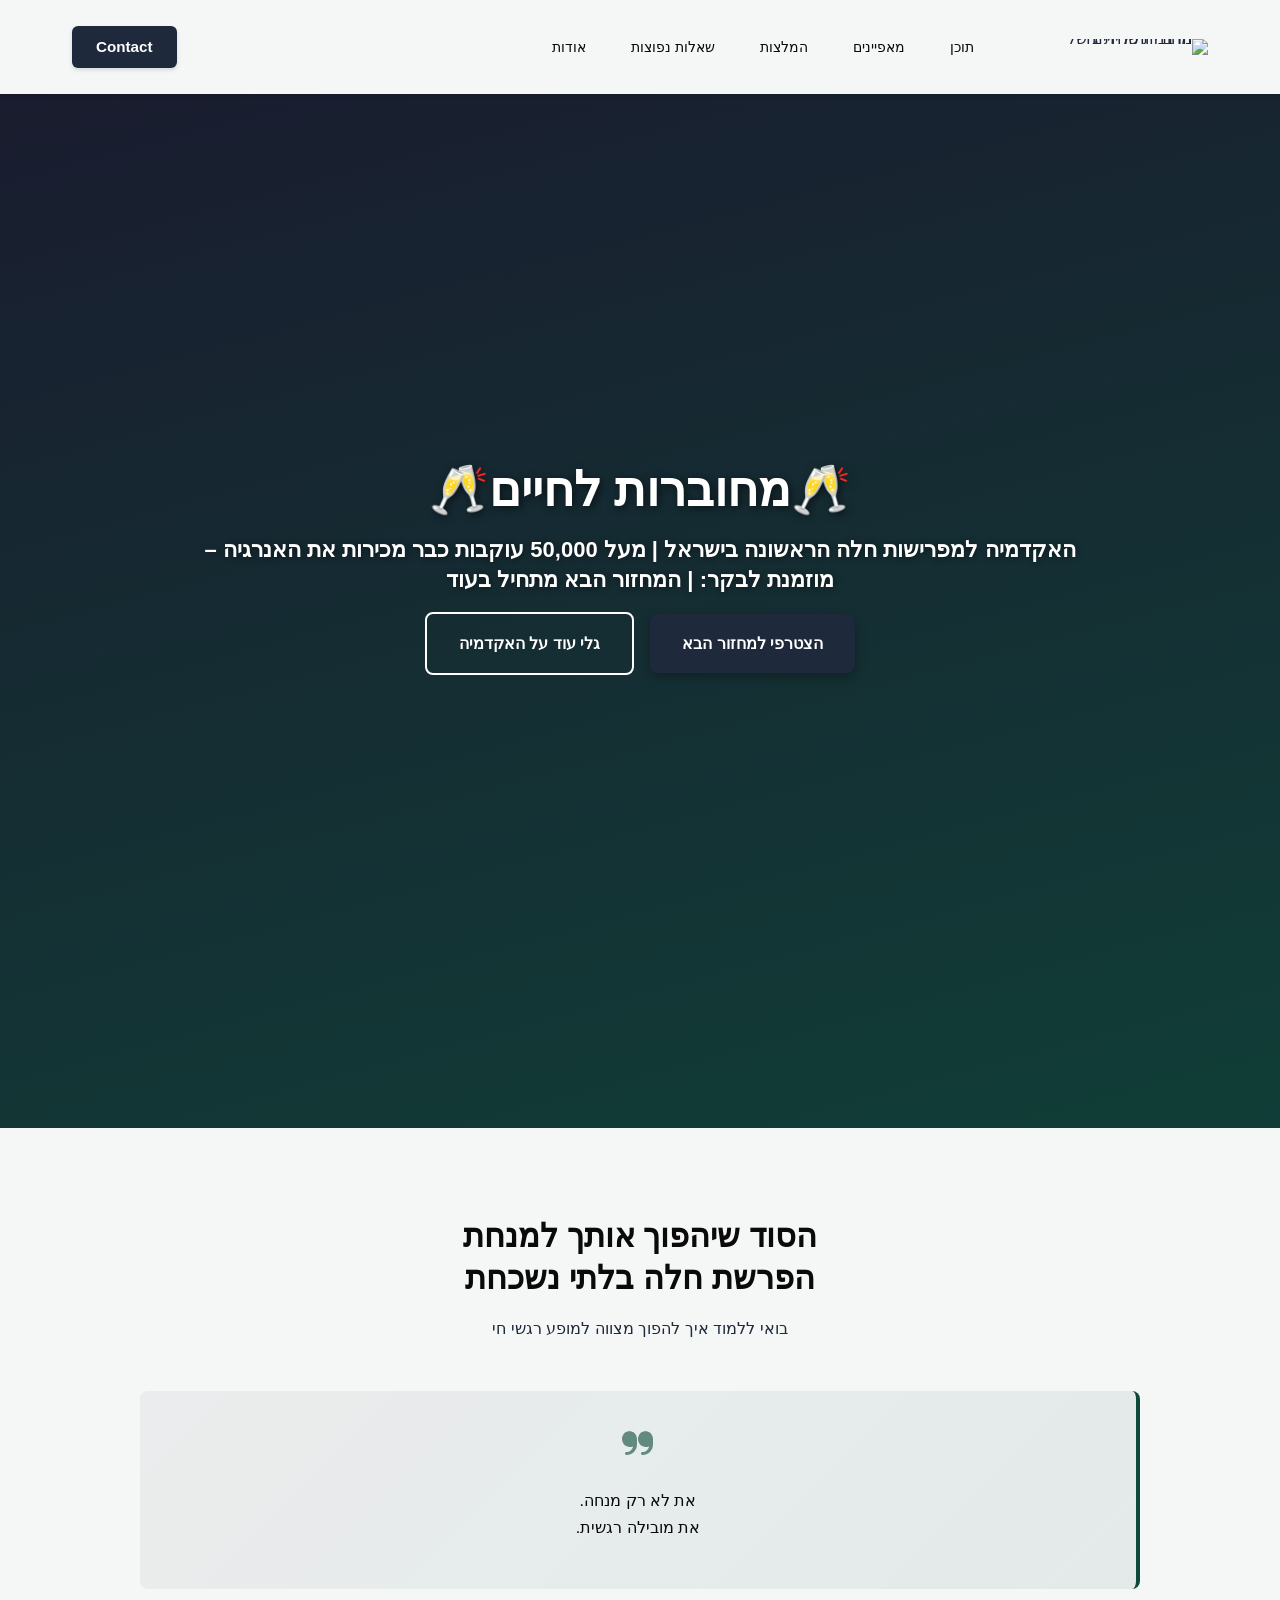
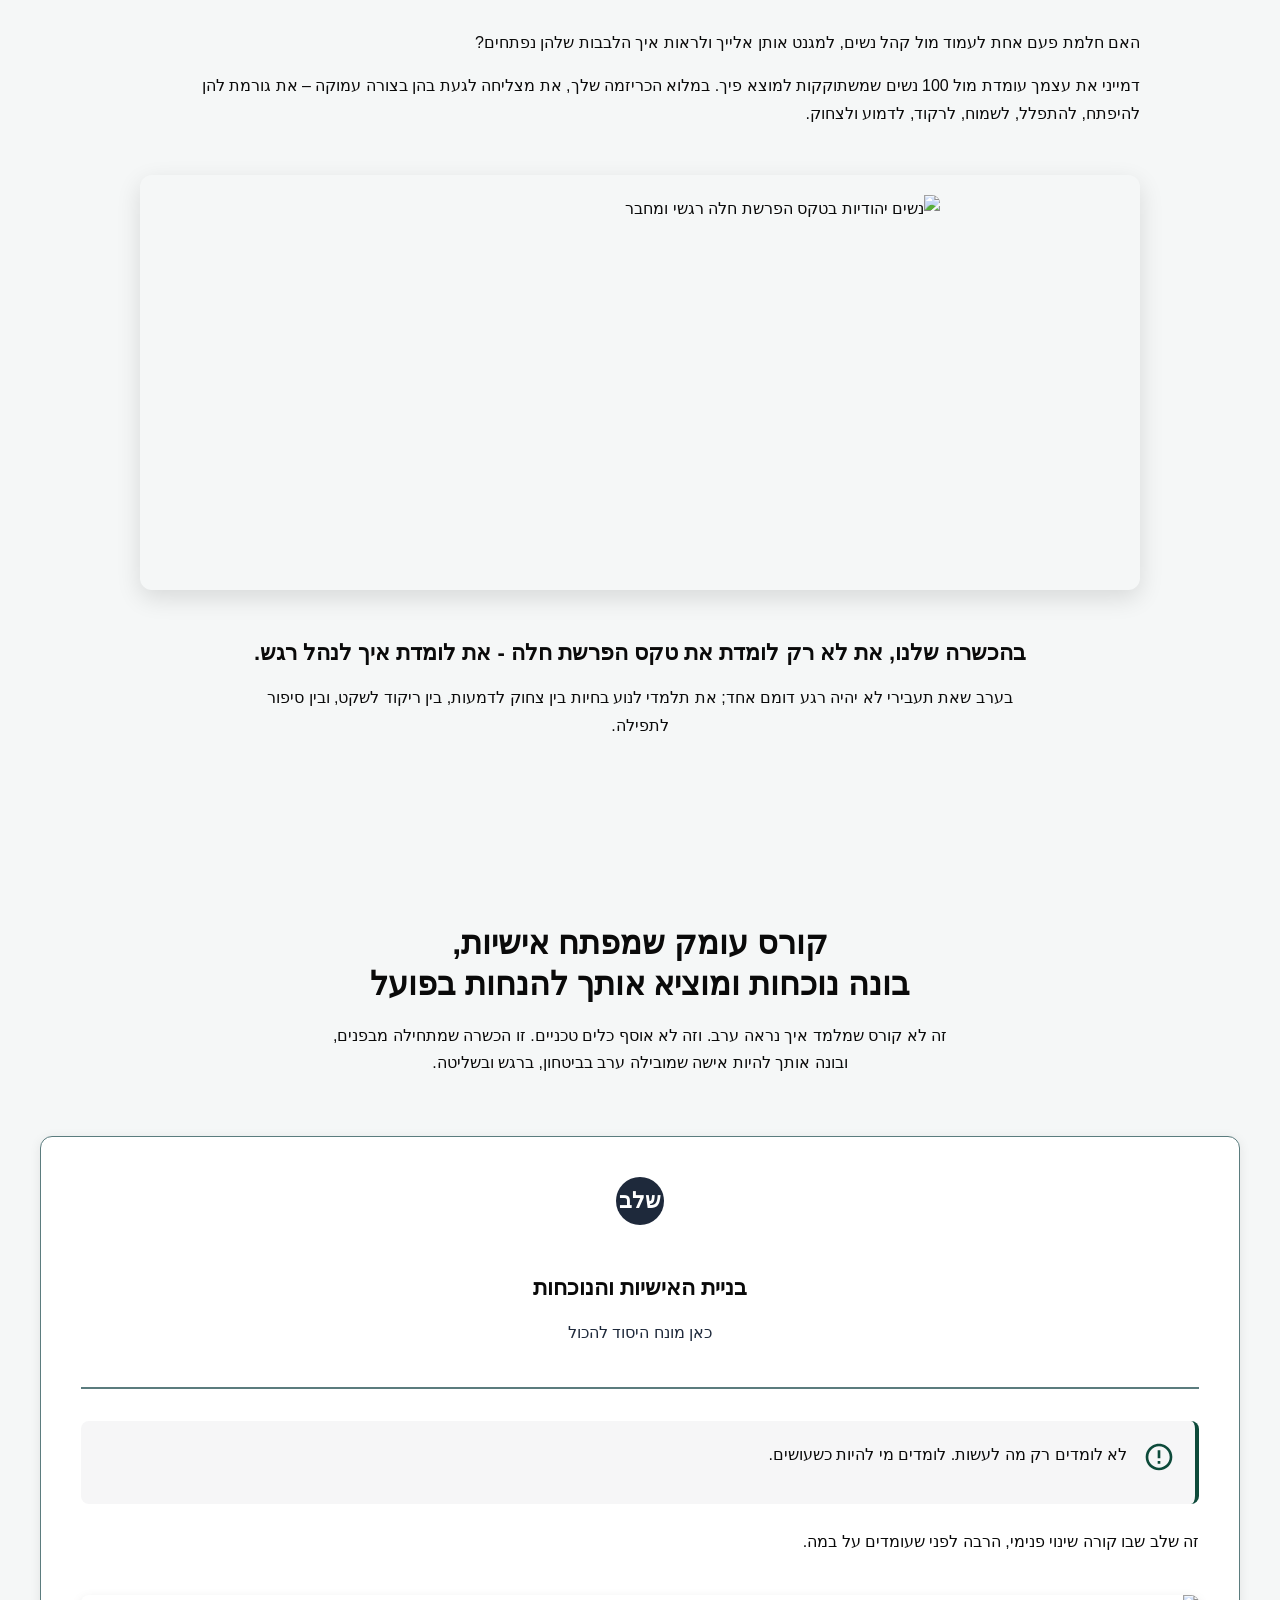
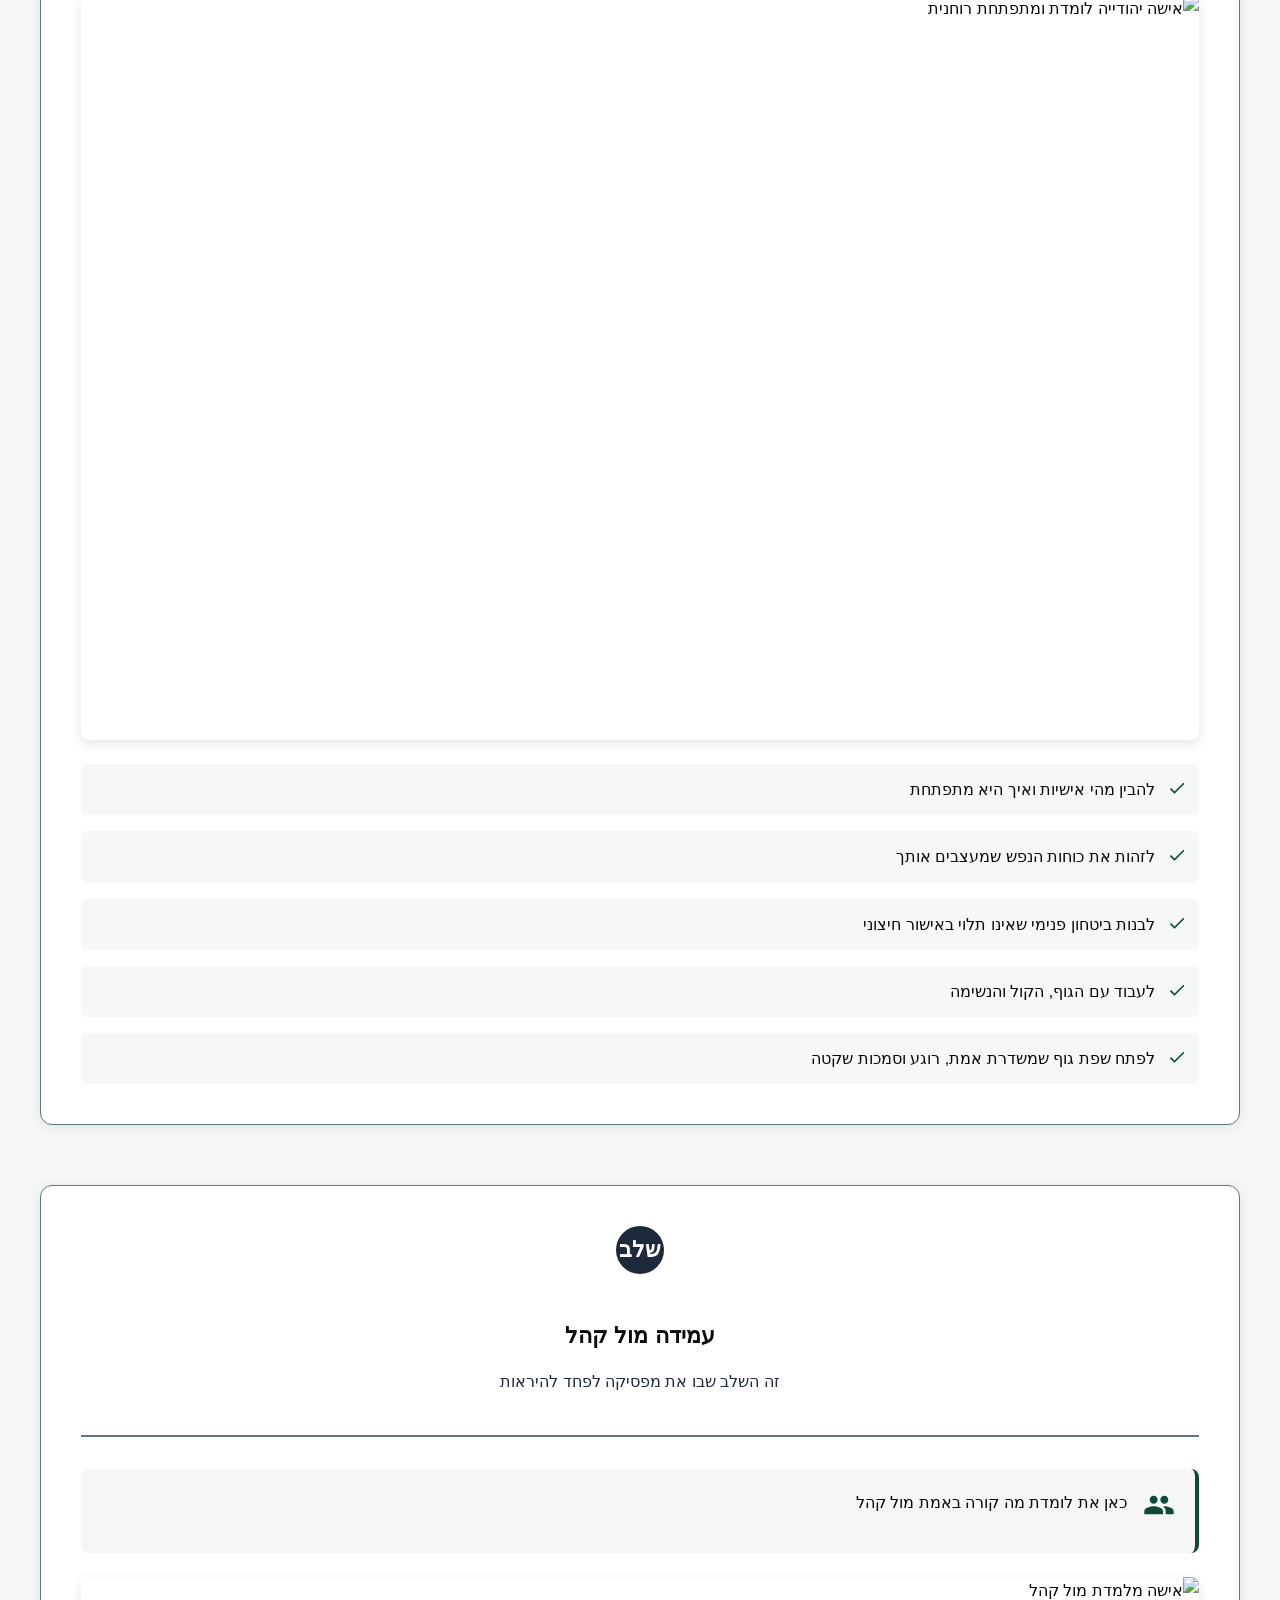
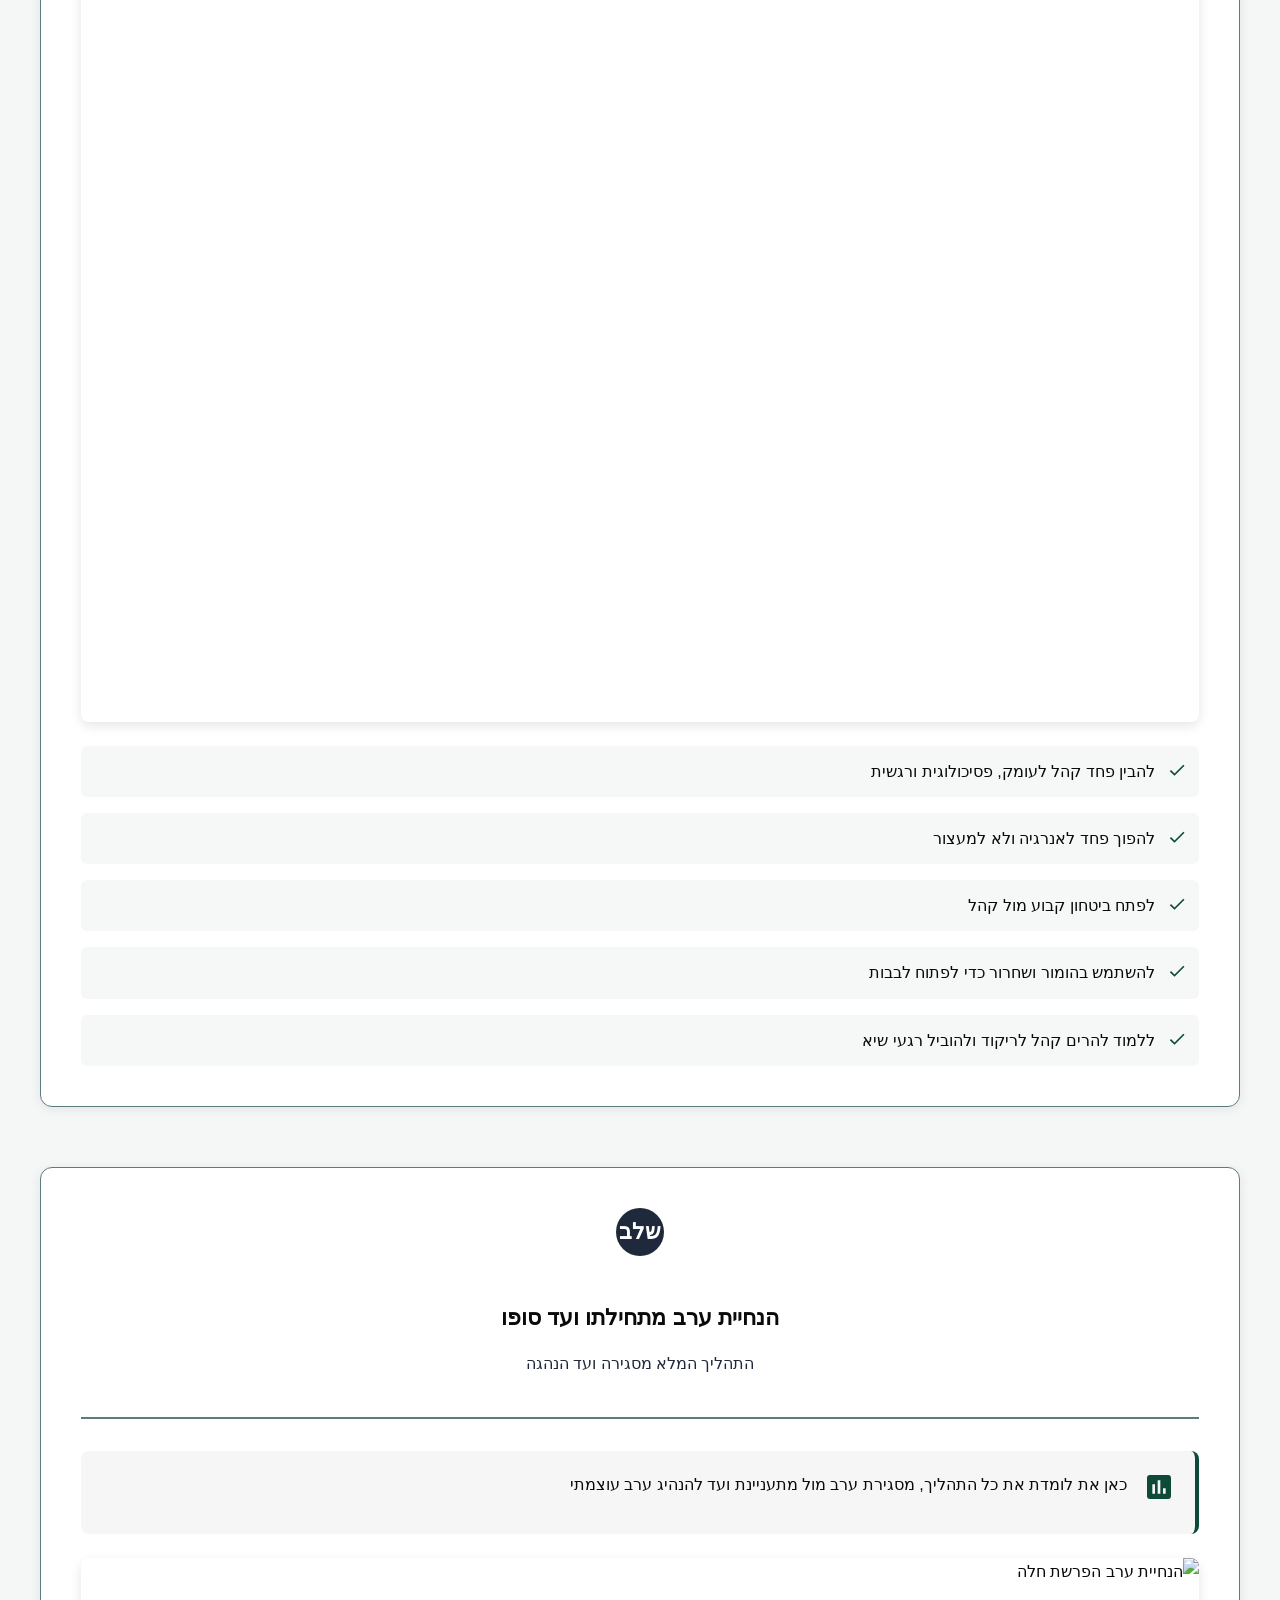
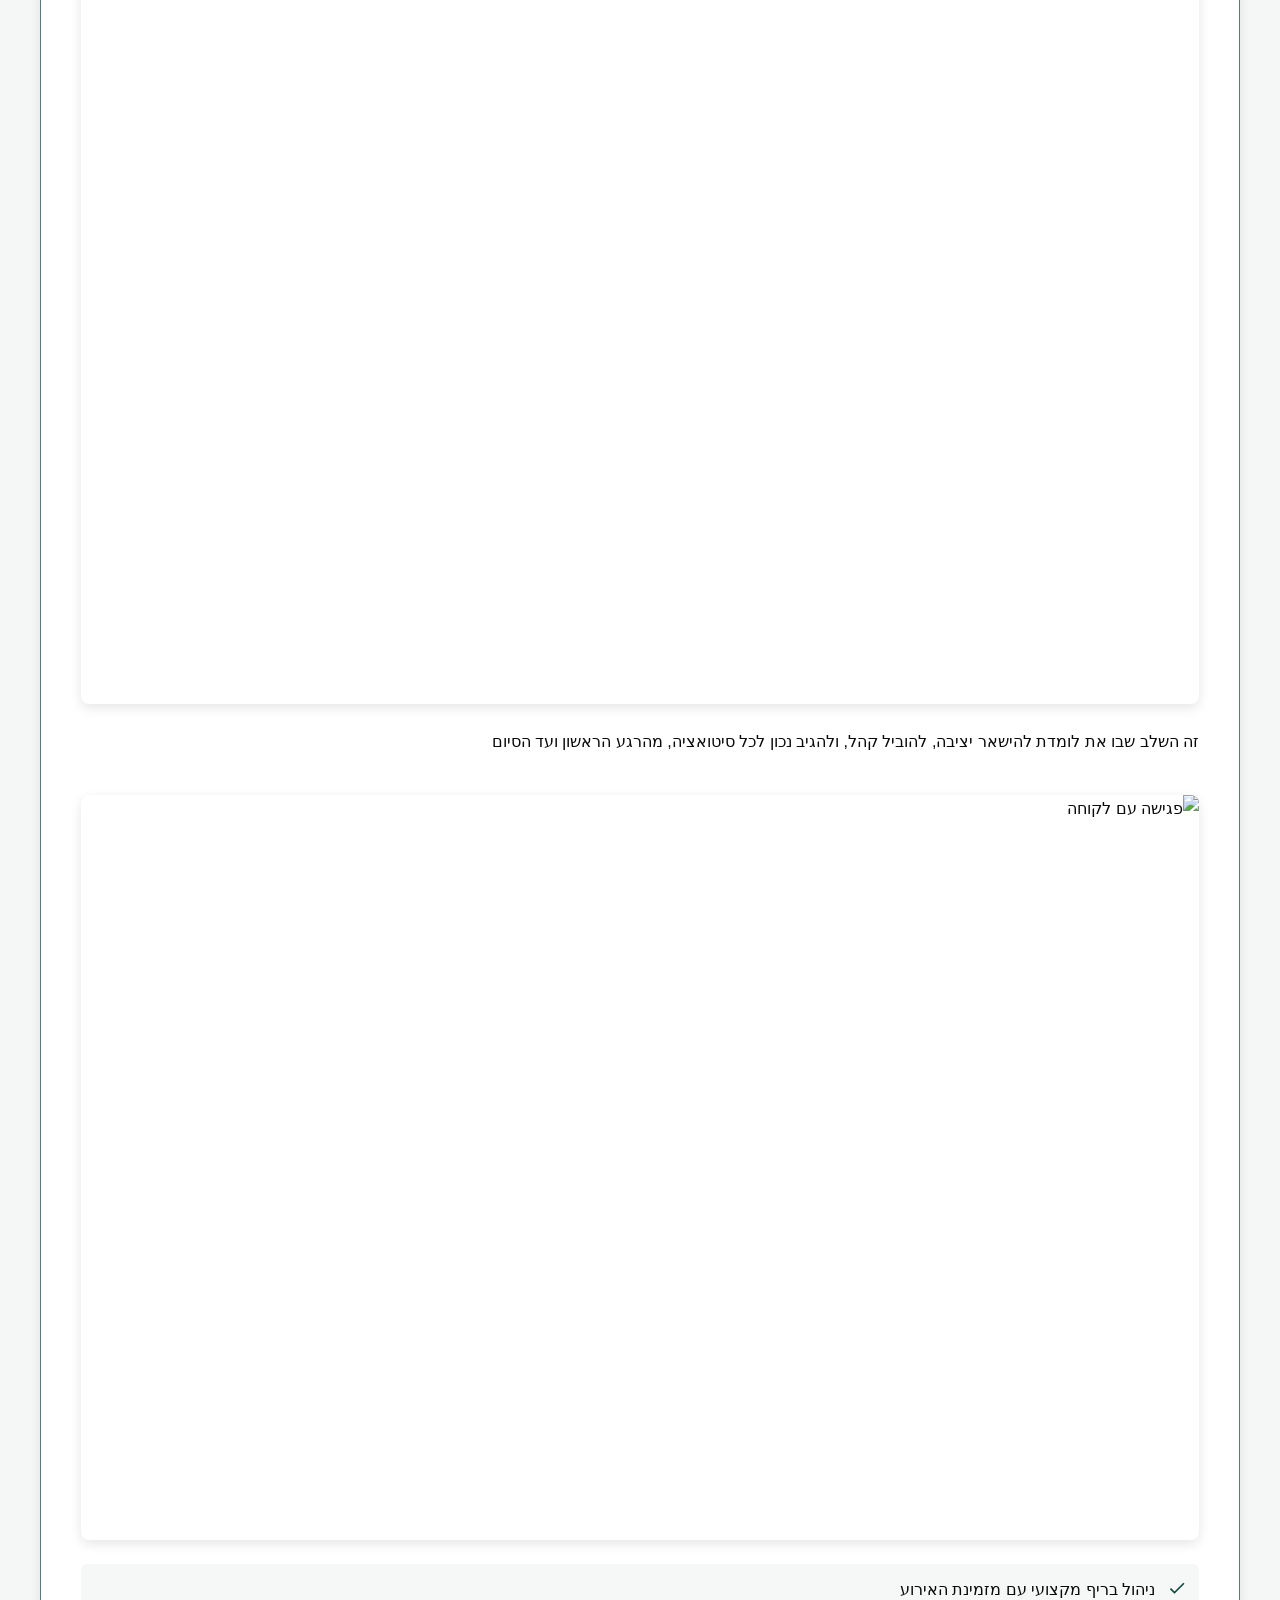
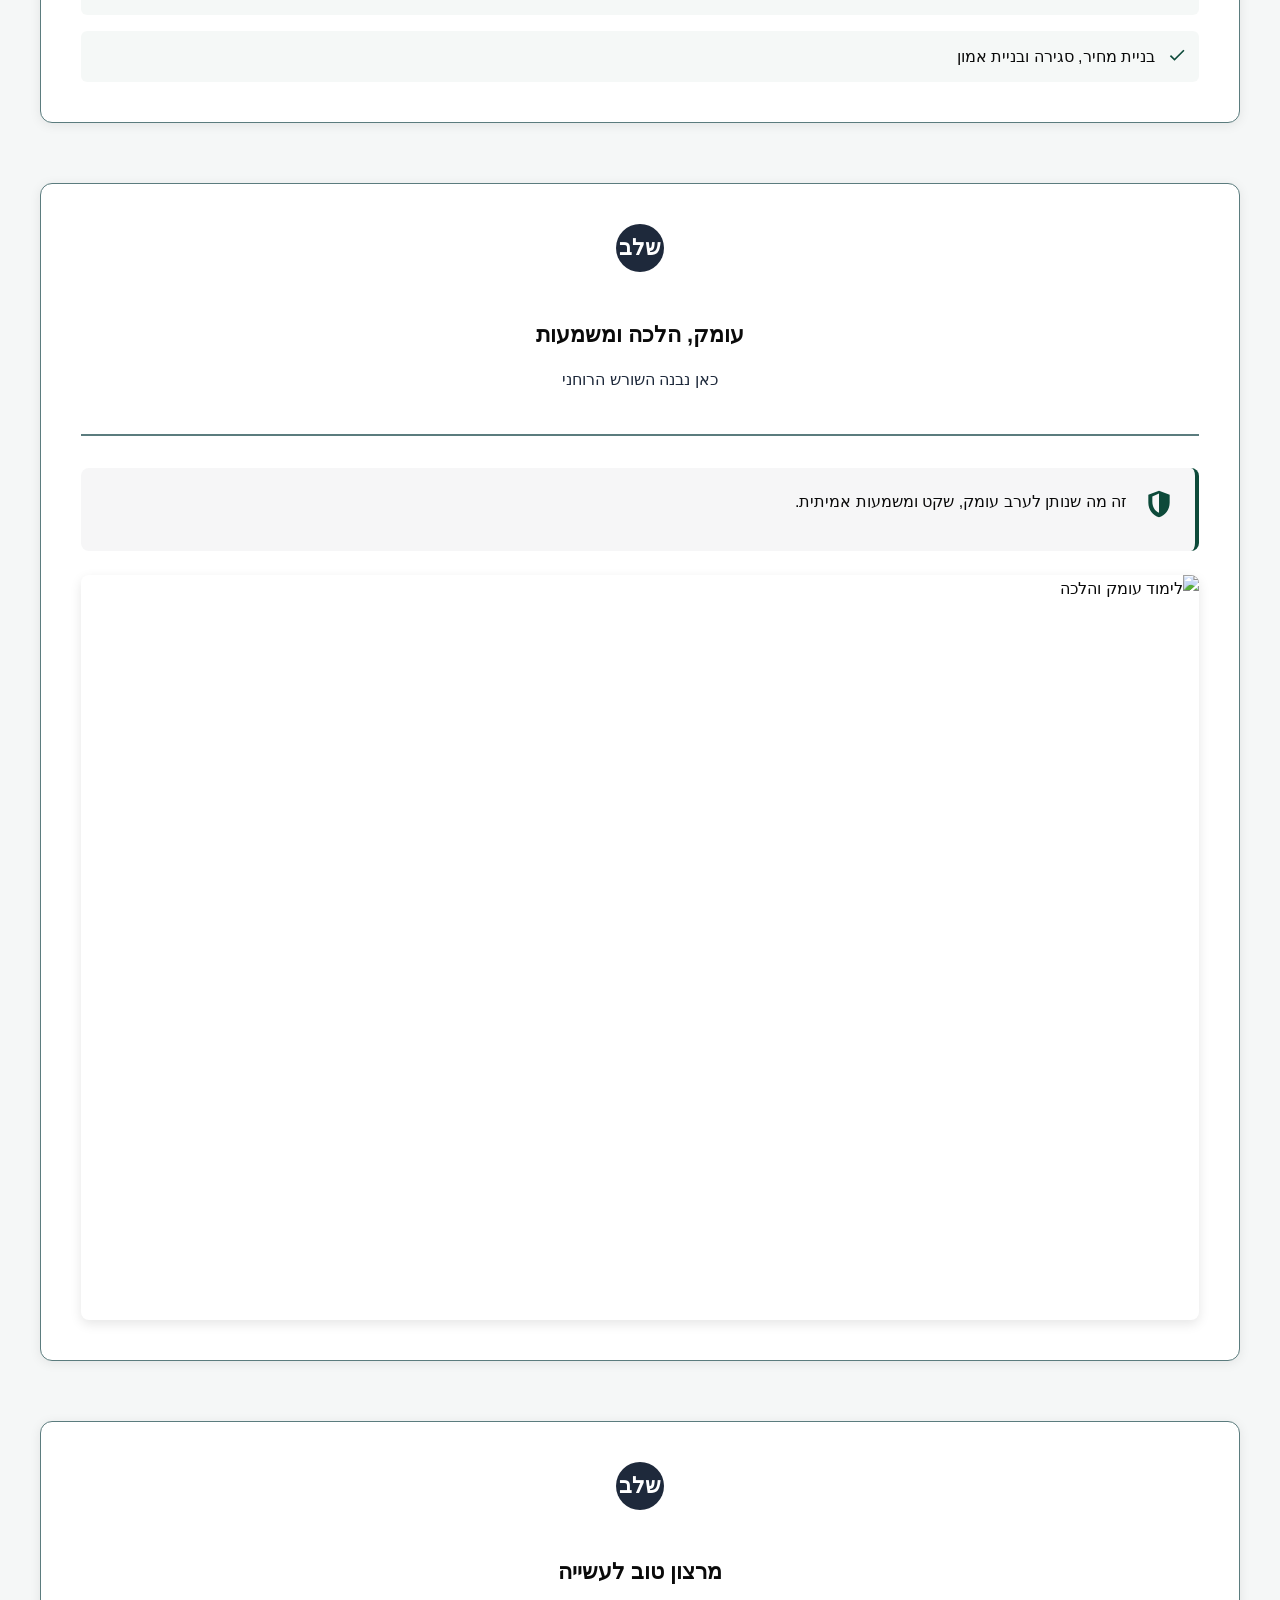
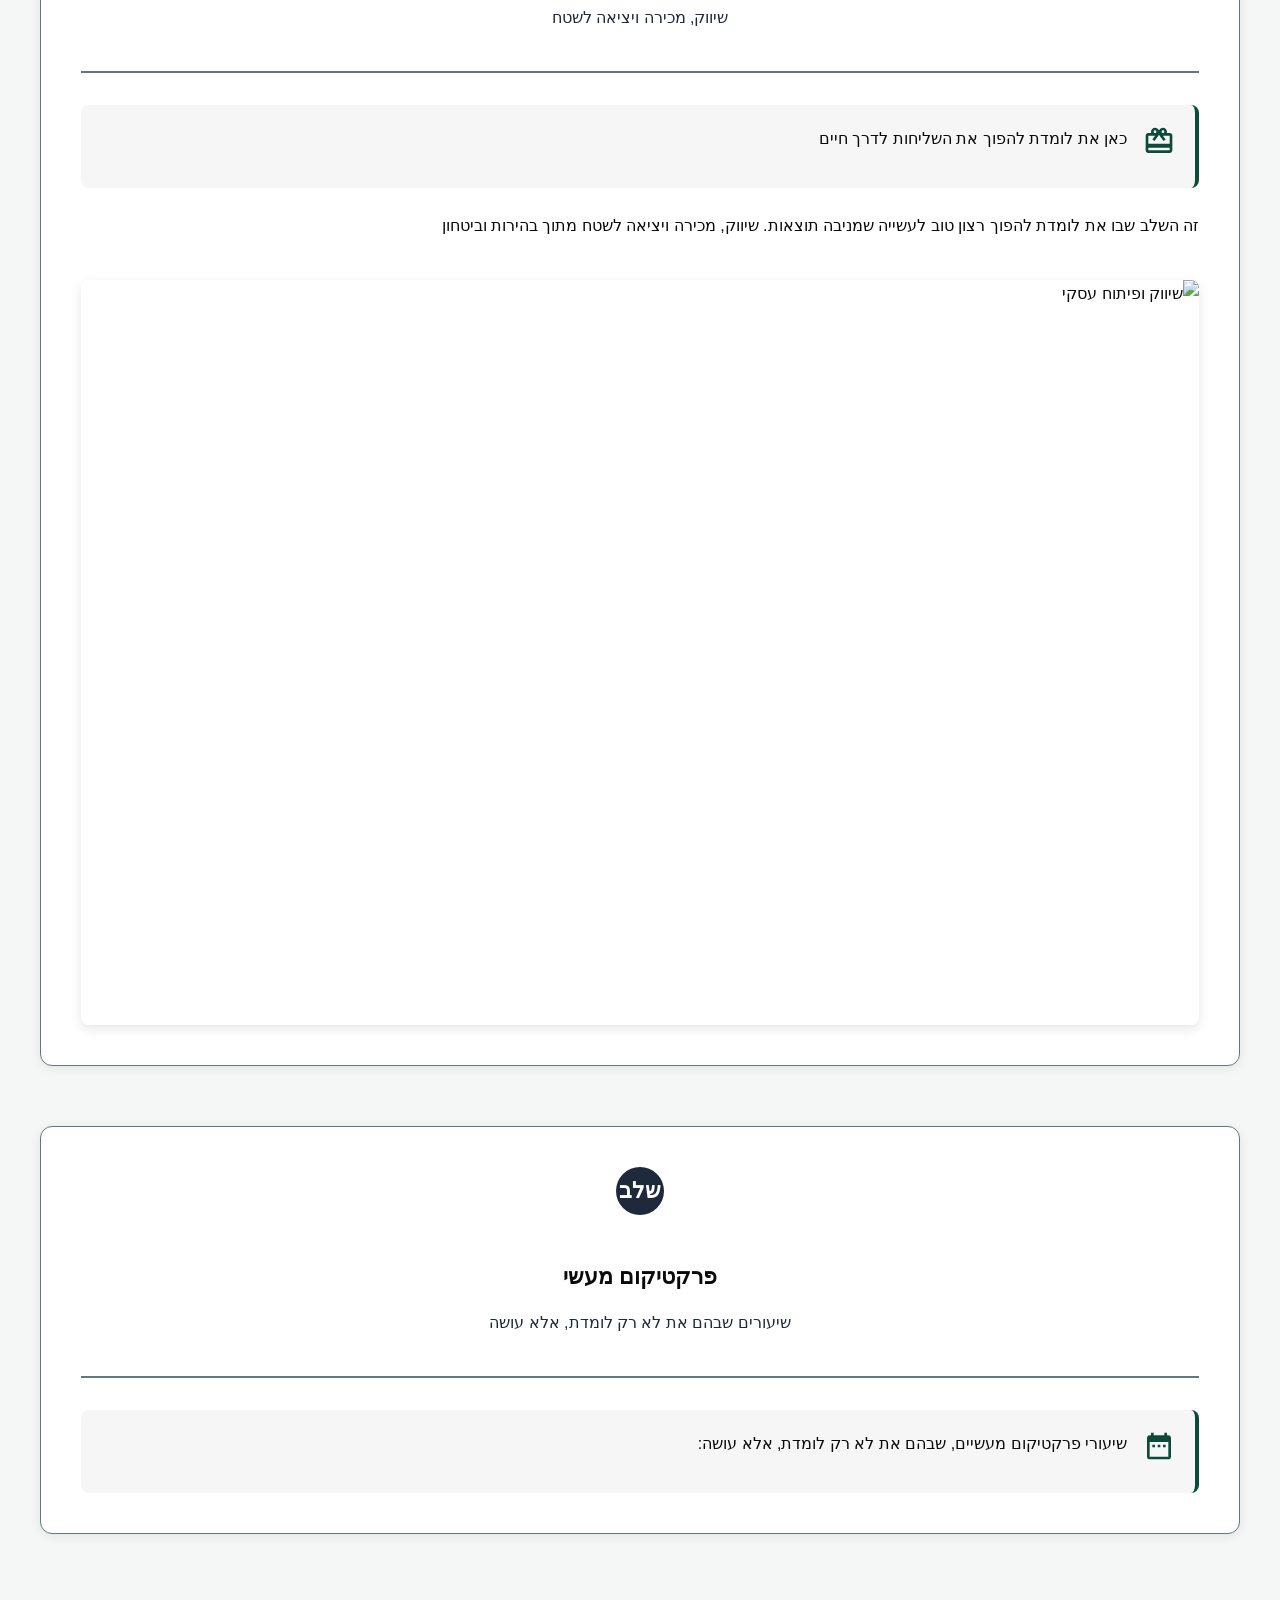
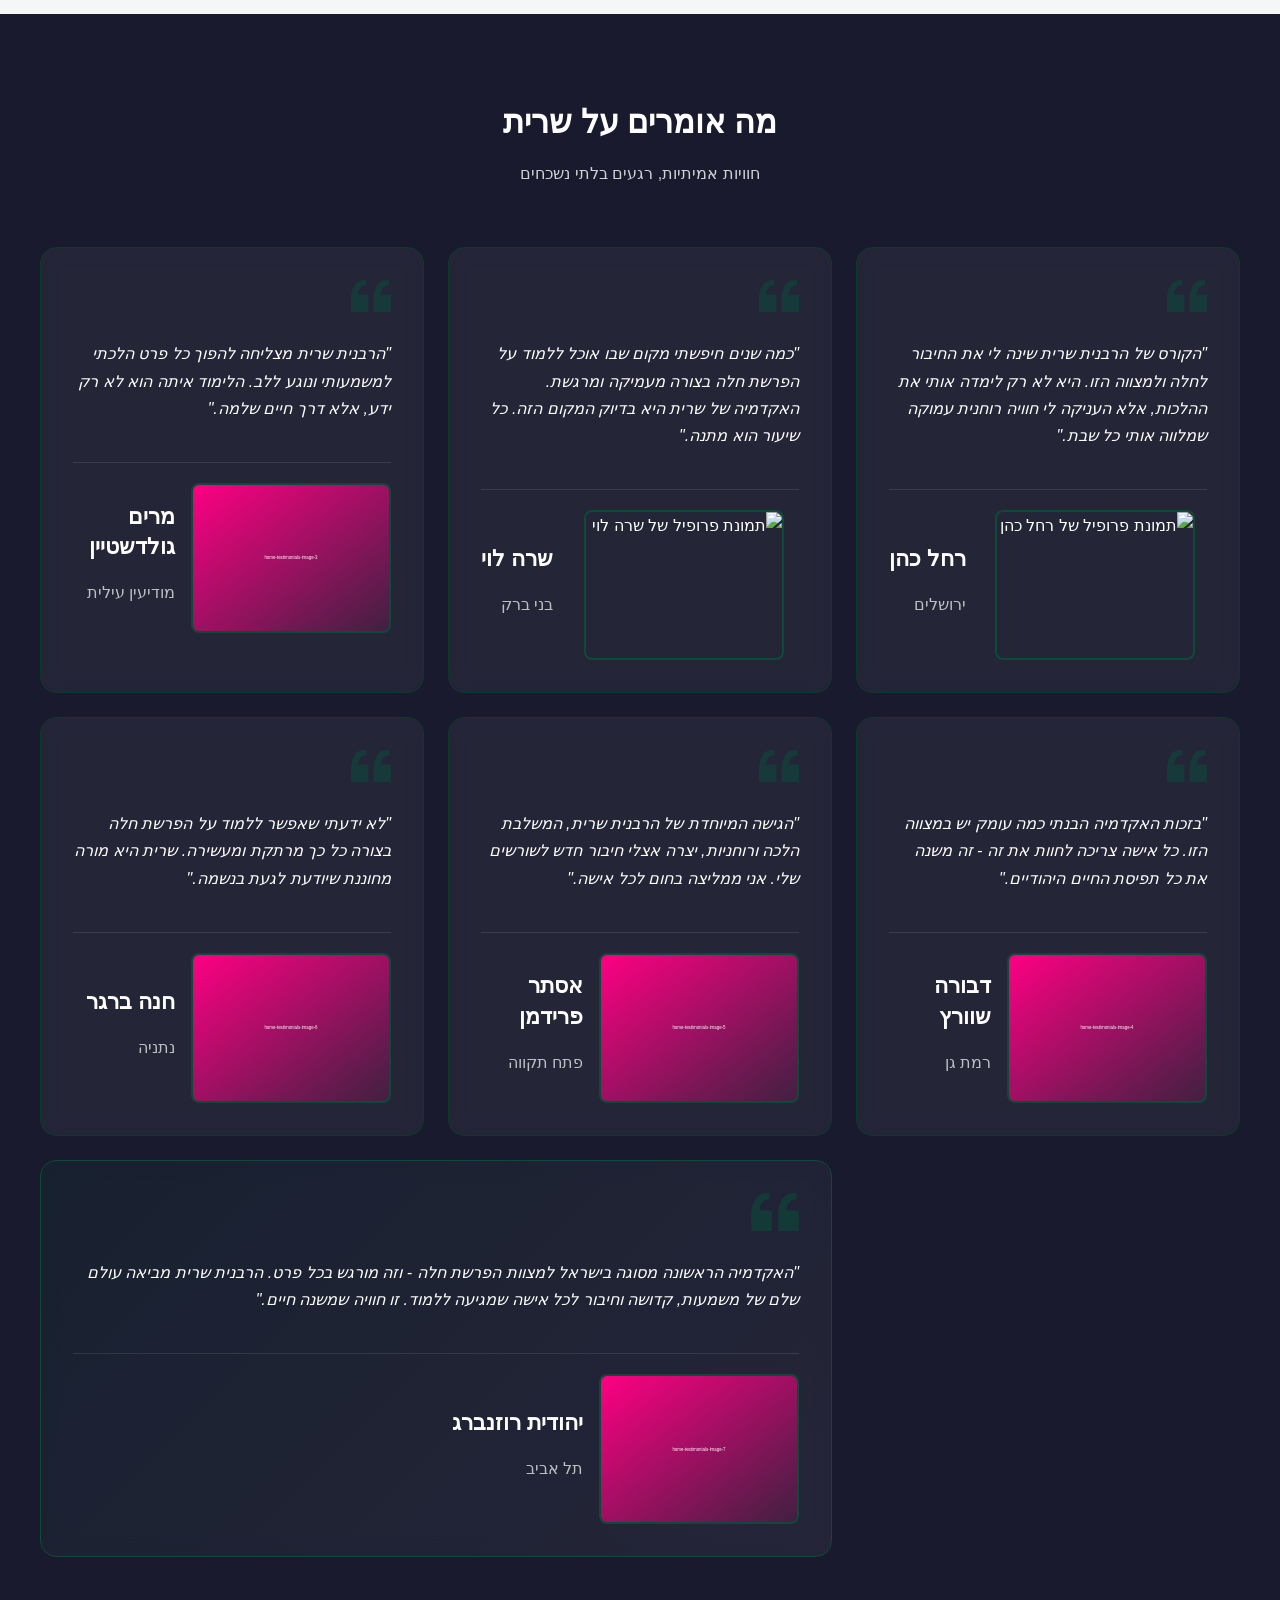
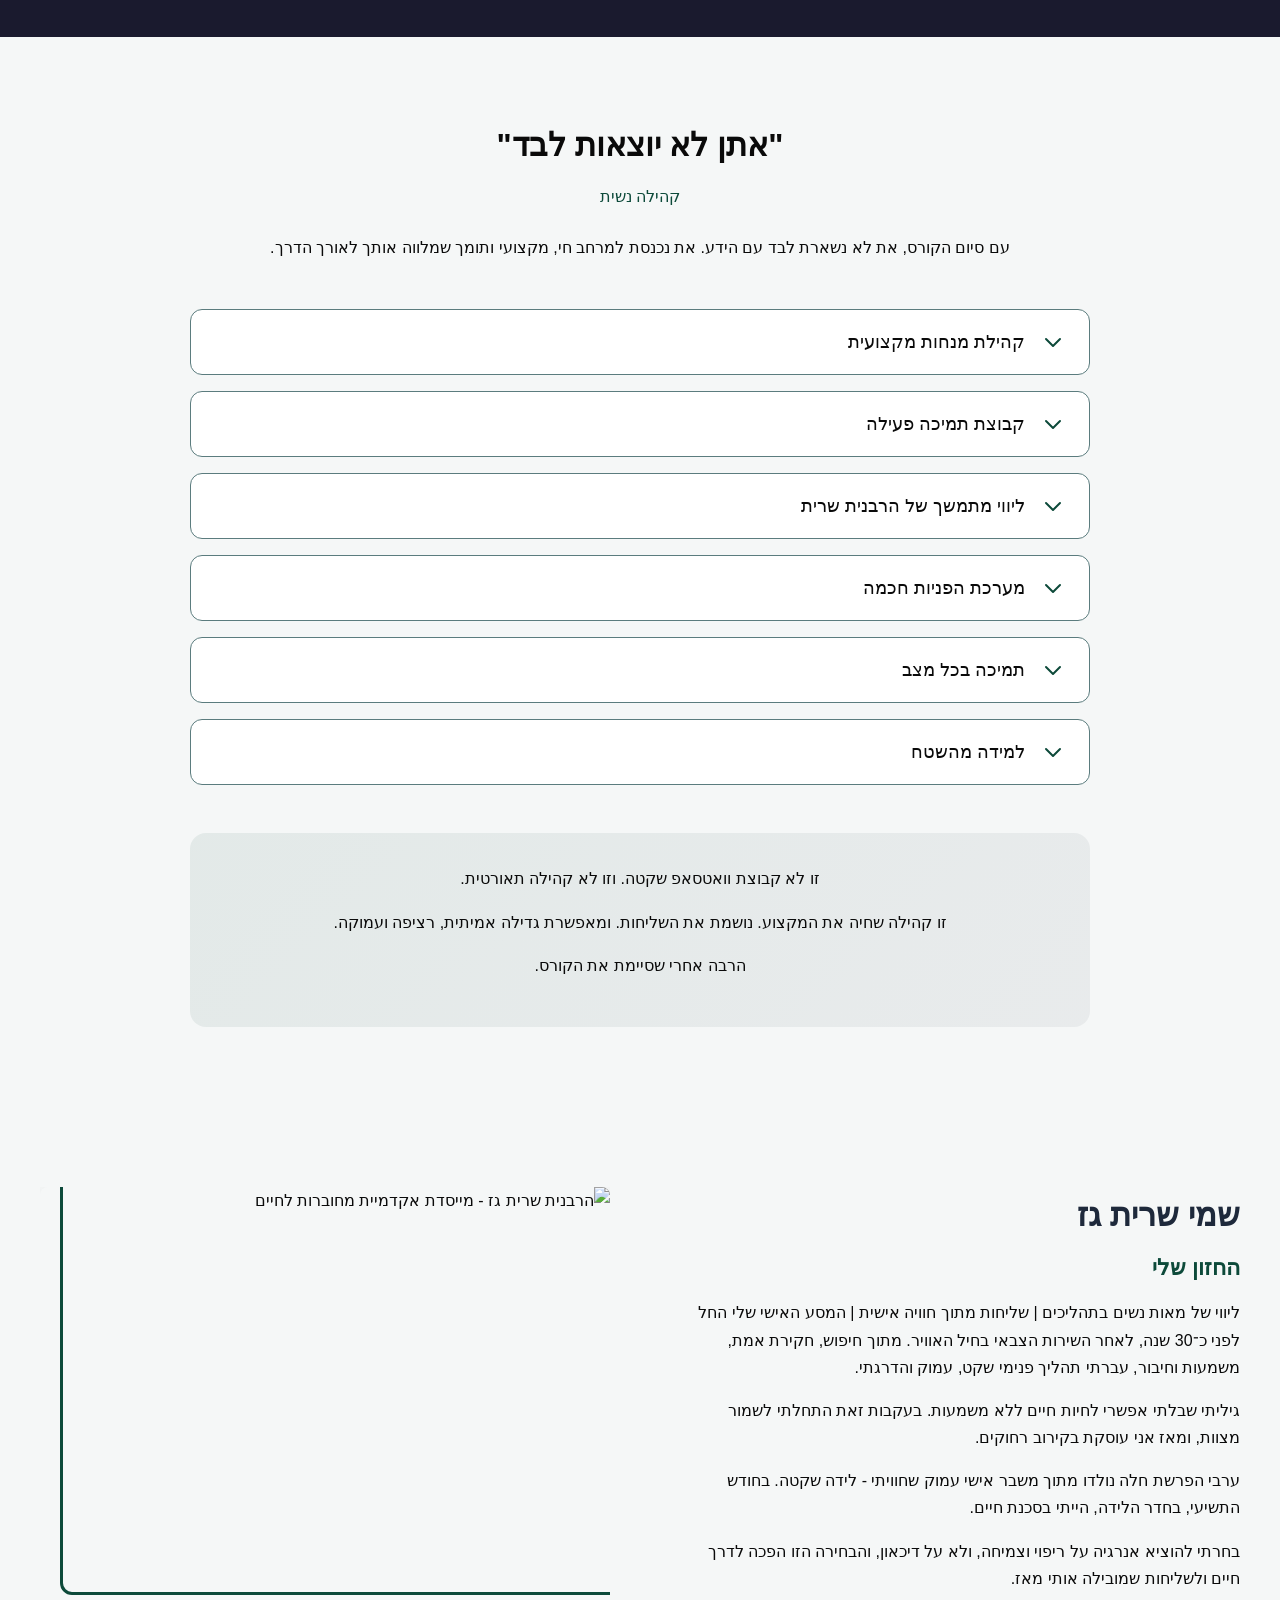
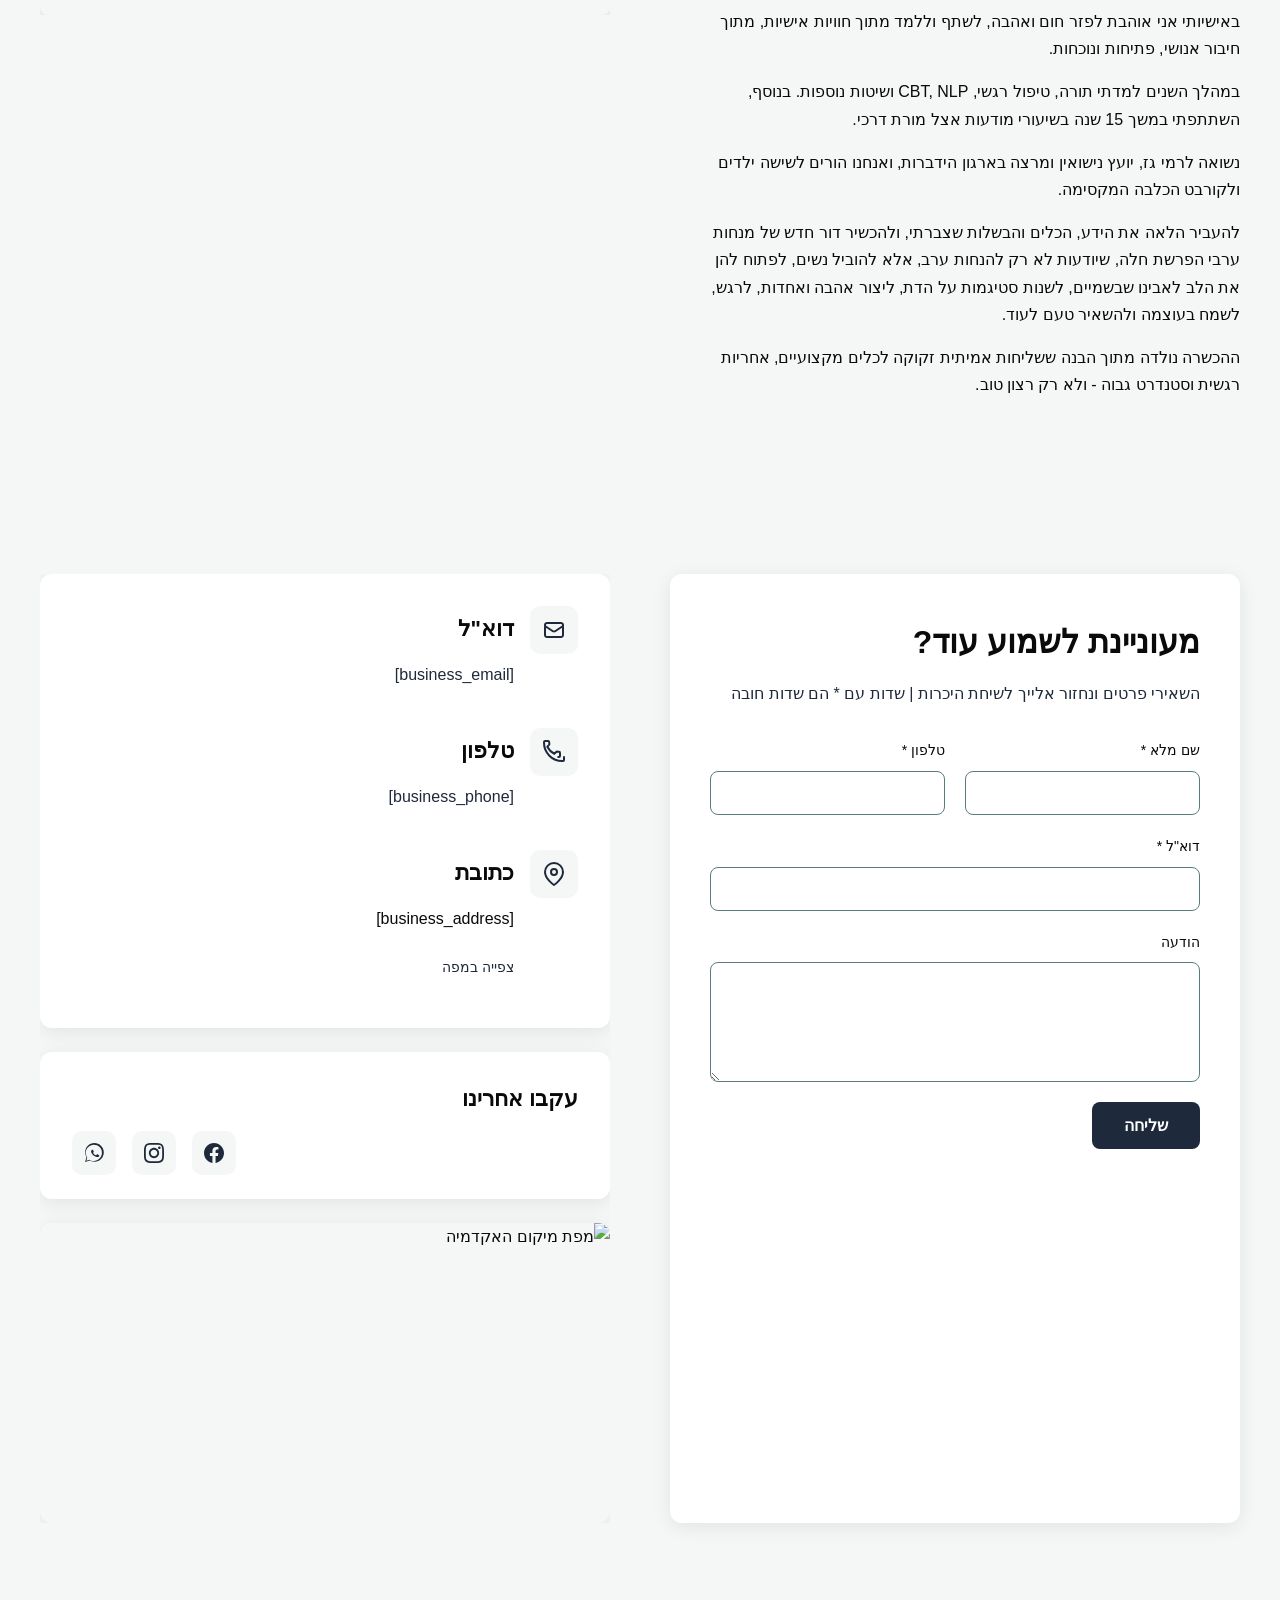
==== commit 0e222f29: "Background sync: Progressive GitHub Sync" ====
--- a/public/index.html
+++ b/public/index.html
@@ -1 +1 @@
-<!doctype html><html dir="rtl" lang="he"><head><meta charset="UTF-8"><meta content="width=device-width,initial-scale=1" name="viewport"><meta content="index, follow" name="robots"><title>האקדמיה הראשונה להפרשת חלה בישראל — מחוברות לחיים של הרבנית שרית גז</title><meta content="גלי את המשמעות הרוחנית והעוצמה הנשית של מצוות הפרשת חלה. האקדמיה הראשונה מסוגה בישראל מציעה חיבור אותנטי למסורת היהודית דרך לימוד מעמיק והדרכה מקצועית." name="description"><meta content="הפרשת חלה, מצוות נשים, חינוך דתי לנשים, רוחניות יהודית, הרבנית שרית גז" name="keywords"><link href="/assets/favicon.ico" rel="icon" type="image/x-icon"><link href="/assets/favicon-16x16.png" rel="icon" type="image/png" sizes="16x16"><link href="/assets/favicon-32x32.png" rel="icon" type="image/png" sizes="32x32"><link href="/assets/favicon-48x48.png" rel="icon" type="image/png" sizes="48x48"><link href="/assets/favicon-192x192.png" rel="icon" type="image/png" sizes="192x192"><link href="/assets/favicon-512x512.png" rel="icon" type="image/png" sizes="512x512"><link href="/assets/apple-touch-icon.png" rel="apple-touch-icon"><script>!function(){"use strict";var t="66d292fa-f5eb-47b8-a511-7087f84e6ab9",e="https://qaapi.zappy5.com/api/analytics/track",a=18e5,n=2592e6,o=!0,i=!0,r=!0;var s=function(){var e="zappy_visitor_"+t,a=null;try{if(a=localStorage.getItem(e)){var o=JSON.parse(a),i=Date.now();if(i-o.created<n)return o.lastSeen=i,localStorage.setItem(e,JSON.stringify(o)),o.id}}catch(t){console.warn("Zappy Analytics: LocalStorage not available")}var r="zv_"+Date.now()+"_"+Math.random().toString(36).substr(2,9);try{localStorage.setItem(e,JSON.stringify({id:r,created:Date.now(),lastSeen:Date.now()}))}catch(t){}return r}(),c=function(){var e="zappy_session_"+t,n=null;try{if(n=sessionStorage.getItem(e)){var o=JSON.parse(n),i=Date.now();if(i-o.timestamp<a)return o.timestamp=i,sessionStorage.setItem(e,JSON.stringify(o)),o.id}}catch(t){console.warn("Zappy Analytics: SessionStorage not available")}var r="zs_"+Date.now()+"_"+Math.random().toString(36).substr(2,9);try{sessionStorage.setItem(e,JSON.stringify({id:r,timestamp:Date.now()}))}catch(t){}return r}();function l(a,n){n=n||{};var o={website_id:t,event_type:a,page_path:window.location.pathname,referrer:document.referrer||"direct",visitor_id:s,session_id:c,metadata:n};if(navigator.sendBeacon){var i=new Blob([JSON.stringify(o)],{type:"application/json"});navigator.sendBeacon(e,i)}else fetch(e,{method:"POST",headers:{"Content-Type":"application/json"},body:JSON.stringify(o),keepalive:!0}).catch(function(t){console.warn("Zappy Analytics: Failed to track event",t)})}o&&l("pageview",{title:document.title,url:window.location.href}),i&&document.addEventListener("click",function(t){var e=t.target;if("BUTTON"===e.tagName||e.closest("button")){var a="BUTTON"===e.tagName?e:e.closest("button");l("click",{element:"button",text:a.textContent.trim().substring(0,100),id:a.id||null,class:a.className||null})}else if("A"===e.tagName||e.closest("a")){var n="A"===e.tagName?e:e.closest("a");l("navigation",{element:"link",text:n.textContent.trim().substring(0,100),href:n.href,external:n.hostname!==window.location.hostname})}},!0),r&&document.addEventListener("submit",function(t){var e=t.target;l("form_submit",{form_id:e.id||null,form_name:e.name||null,form_action:e.action||null,form_method:e.method||"GET"})},!0);var d=Date.now();window.addEventListener("beforeunload",function(){l("page_unload",{time_on_page:Math.floor((Date.now()-d)/1e3),page_path:window.location.pathname})}),window.zappyAnalytics={track:l,getVisitorId:function(){return s},getSessionId:function(){return c}}}()</script><meta content="האקדמיה הראשונה להפרשת חלה בישראל — מחוברות לחיים של הרבנית שרית גז" property="og:title"><meta content="גלי את המשמעות הרוחנית והעוצמה הנשית של מצוות הפרשת חלה. האקדמיה הראשונה מסוגה בישראל מציעה חיבור אותנטי למסורת היהודית דרך לימוד מעמיק והדרכה מקצועית." property="og:description"><meta content="website" property="og:type"><meta content="he_IL" property="og:locale"><meta content="summary_large_image" name="twitter:card"><meta content="האקדמיה הראשונה להפרשת חלה בישראל — מחוברות לחיים של הרבנית שרית גז" name="twitter:title"><meta content="גלי את המשמעות הרוחנית והעוצמה הנשית של מצוות הפרשת חלה. האקדמיה הראשונה מסוגה בישראל מציעה חיבור אותנטי למסורת היהודית דרך לימוד מעמיק והדרכה מקצועית." name="twitter:description"><link href="https://cdnjs.cloudflare.com/ajax/libs/font-awesome/6.4.0/css/all.min.css" rel="stylesheet"><link href="/assets/favicon.ico" rel="icon" type="image/x-icon"><link href="/assets/favicon-16x16.png" rel="icon" type="image/png" sizes="16x16"><link href="/assets/favicon-32x32.png" rel="icon" type="image/png" sizes="32x32"><link href="/assets/favicon-48x48.png" rel="icon" type="image/png" sizes="48x48"><link href="/assets/favicon-192x192.png" rel="icon" type="image/png" sizes="192x192"><link href="/assets/favicon-512x512.png" rel="icon" type="image/png" sizes="512x512"><link href="/assets/apple-touch-icon.png" rel="apple-touch-icon"><link href="https://cdn.jsdelivr.net/npm/vanilla-cookieconsent@3/dist/cookieconsent.css" rel="stylesheet"><script src="https://cdn.jsdelivr.net/npm/vanilla-cookieconsent@3/dist/cookieconsent.umd.js"></script><script src="https://cdn.jsdelivr.net/gh/mickidum/acc_toolbar/acctoolbar/acctoolbar.min.js"></script><link href="/styles.css" rel="stylesheet"><style id="zappy-dropdown-submenu-styles">#navMenu li:has(.sub-menu),.nav-menu li:has(.sub-menu),.navbar li:has(.sub-menu),nav li:has(.sub-menu){position:relative}#navMenu .sub-menu,.nav-menu .sub-menu,.navbar .sub-menu,nav .sub-menu{display:block!important;position:absolute!important;top:100%;left:0;min-width:220px;background:#fff;border-radius:8px;box-shadow:0 8px 25px rgba(0,0,0,.15);padding:8px 0;opacity:0;visibility:hidden;transform:translateY(10px);transition:all .3s ease;z-index:1000;list-style:none;pointer-events:none}#navMenu li:hover>.sub-menu,.nav-menu li:hover>.sub-menu,.navbar li:hover>.sub-menu,nav li:hover>.sub-menu{opacity:1!important;visibility:visible!important;transform:translateY(0)!important;pointer-events:auto!important}.sub-menu li{list-style:none;margin:0;padding:0}.sub-menu a{display:block!important;padding:10px 16px!important;color:var(--text-dark,#333)!important;font-weight:500;text-decoration:none;white-space:nowrap;transition:background-color .2s}.sub-menu a:hover{background-color:#f5f5f5}[dir=rtl] .nav-menu .sub-menu,[dir=rtl] .navbar .sub-menu,[dir=rtl] nav .sub-menu,html[lang=ar] .nav-menu .sub-menu,html[lang=ar] .navbar .sub-menu,html[lang=ar] nav .sub-menu,html[lang=he] .nav-menu .sub-menu,html[lang=he] .navbar .sub-menu,html[lang=he] nav .sub-menu{left:auto!important;right:0!important}.sub-menu:empty,.sub-menu:not(:has(li)),.sub-menu:not(:has(li:not(.zappy-hidden-menu-item))){display:none!important;opacity:0!important;visibility:hidden!important;pointer-events:none!important}li:has(.menu-group-title):hover>.sub-menu{opacity:1!important;visibility:visible!important;transform:translateY(0)!important;pointer-events:auto!important}#navMenu>li>.menu-group-title,.nav-menu>li>.menu-group-title{display:inline-block;padding:.5rem 1rem;cursor:default;user-select:none}@media (max-width:768px){#navMenu .sub-menu,.nav-menu .sub-menu,.navbar .sub-menu,nav .sub-menu{position:static!important;transform:none!important;box-shadow:none!important;background:0 0!important;max-height:0;overflow:hidden;opacity:0;visibility:hidden;transition:max-height .3s ease,opacity .3s ease;padding:0!important;border-radius:0!important}.sub-menu.mobile-expanded{max-height:500px!important;opacity:1!important;visibility:visible!important;padding:8px 0 8px 16px!important}[dir=rtl] .sub-menu.mobile-expanded,html[lang=he] .sub-menu.mobile-expanded{padding:8px 16px 8px 0!important}#navMenu li:hover>.sub-menu,.nav-menu li:hover>.sub-menu,.navbar li:hover>.sub-menu,nav li:hover>.sub-menu{opacity:0;visibility:hidden;pointer-events:none}#navMenu li>.sub-menu.mobile-expanded,.nav-menu li>.sub-menu.mobile-expanded,.navbar li>.sub-menu.mobile-expanded,nav li>.sub-menu.mobile-expanded{opacity:1!important;visibility:visible!important;pointer-events:auto!important}#navMenu li:has(.sub-menu),.nav-menu li:has(.sub-menu),.navbar li:has(.sub-menu),nav li:has(.sub-menu){display:flex!important;flex-wrap:wrap!important;align-items:center!important;position:relative!important;min-height:44px!important}#navMenu li:has(.sub-menu)>a,.nav-menu li:has(.sub-menu)>a,.navbar li:has(.sub-menu)>a,nav li:has(.sub-menu)>a{flex:1!important;min-width:0!important}#navMenu li:has(.sub-menu)>.menu-group-title,.nav-menu li:has(.sub-menu)>.menu-group-title,.navbar li:has(.sub-menu)>.menu-group-title,nav li:has(.sub-menu)>.menu-group-title{flex:1!important;min-width:0!important;padding:0!important;line-height:inherit!important}#navMenu li:has(.sub-menu)>.sub-menu,.nav-menu li:has(.sub-menu)>.sub-menu,.navbar li:has(.sub-menu)>.sub-menu,nav li:has(.sub-menu)>.sub-menu{flex-basis:100%!important;width:100%!important}#navMenu li:has(.sub-menu)>a [class*=arrow],#navMenu li:has(.sub-menu)>a [class*=chevron],.nav-menu li:has(.sub-menu)>a .fa-angle-down,.nav-menu li:has(.sub-menu)>a .fa-chevron-down,.nav-menu li:has(.sub-menu)>a [class*=arrow],.nav-menu li:has(.sub-menu)>a [class*=chevron],nav li:has(.sub-menu)>a [class*=arrow],nav li:has(.sub-menu)>a [class*=chevron]{display:none!important;visibility:hidden!important}.mobile-submenu-toggle{display:flex!important;align-items:center!important;justify-content:center!important;width:44px!important;height:auto!important;background:0 0!important;border:none!important;cursor:pointer!important;color:var(--text-dark)!important;position:static!important;flex-shrink:0!important;align-self:stretch!important;z-index:2!important;padding:0!important;margin:0!important}.mobile-submenu-toggle::after{content:''!important;width:0!important;height:0!important;border-left:6px solid transparent!important;border-right:6px solid transparent!important;border-top:7px solid currentColor!important;transition:transform .3s ease!important}.mobile-submenu-toggle.expanded::after{transform:rotate(180deg)!important}.sub-menu a{padding:10px 0!important;display:block!important;color:var(--text-dark)!important}.navbar .sub-menu li a,.zappy-products-dropdown .sub-menu a,nav.navbar .sub-menu li a{color:var(--text-dark)!important}}@media (min-width:769px){.mobile-submenu-toggle{display:none!important}}</style><style id="mobile-lang-menu-deployed-css">@media (max-width:768px){.lang-switcher,.nav-container .lang-switcher,.nav-cta-container .lang-switcher,.nav-ecommerce-icons .lang-switcher,.nav-icons-left .lang-switcher,.navbar .lang-switcher,.navbar .nav-cta-container .lang-switcher{display:none!important}.mobile-lang-menu{width:100%;border-top:1px solid rgba(128,128,128,.2);padding:8px 0 0 0;margin-top:8px}.mobile-lang-toggle{display:flex!important;align-items:center;justify-content:space-between;width:100%;padding:12px 16px;background:0 0;border:none;cursor:pointer;font-size:15px;color:inherit;font-family:inherit}.mobile-lang-toggle::after{content:'';display:inline-block;width:8px;height:8px;border-right:2px solid currentColor;border-bottom:2px solid currentColor;transform:rotate(45deg);transition:transform .3s ease;margin-left:8px}.mobile-lang-toggle.expanded::after{transform:rotate(-135deg)}.mobile-lang-options{max-height:0;overflow:hidden;transition:max-height .3s ease}.mobile-lang-options.expanded{max-height:300px}.mobile-lang-option{display:flex!important;align-items:center;gap:10px;padding:10px 24px;text-decoration:none;color:inherit;font-size:14px;font-family:inherit}.mobile-lang-option:hover{background:rgba(128,128,128,.1)}.mobile-lang-option.active{font-weight:600;opacity:.7;pointer-events:none}.mobile-lang-option img{width:20px;height:20px;border-radius:50%}}@media (min-width:769px){.mobile-lang-menu{display:none!important}}</style><style id="zappy-widget-visibility">#mic-access-tool-box,#mic-access-tool-general-button,#mic-init-access-tool #mic-access-tool-box,#mic-init-access-tool #mic-access-tool-general-button,#mic-init-access-tool .mic-access-tool-general-button,._access-icon,._access-menu,.mic-access-tool-box,.mic-access-tool-general-button,div[id*=mic-access-tool-box]{display:none!important;visibility:hidden!important;opacity:0!important;pointer-events:none!important}</style></head><body><nav class="navbar" dir="rtl"><button class="mobile-toggle" aria-label="תפריט" id="mobileToggle"><svg fill="none" viewBox="0 0 24 24" class="hamburger-icon" height="24" width="24"><path d="M3 12h18M3 6h18M3 18h18" stroke="currentColor" stroke-width="2" stroke-linecap="round"></path></svg><svg fill="none" viewBox="0 0 24 24" class="close-icon" height="24" width="24" style="display:none"><path d="M18 6L6 18M6 6l12 12" stroke="currentColor" stroke-width="2" stroke-linecap="round"></path></svg></button><button class="phone-header-btn" aria-label="התקשר"><svg fill="currentColor" viewBox="0 0 24 24" width="20" height="20"><path d="M22 16.92v3a2 2 0 0 1-2.18 2 19.79 19.79 0 0 1-8.63-3.07 19.5 19.5 0 0 1-6-6 19.79 19.79 0 0 1-3.07-8.67A2 2 0 0 1 4.11 2h3a2 2 0 0 1 2 1.72 12.84 12.84 0 0 0 .7 2.81 2 2 0 0 1-.45 2.11L8.09 9.91a16 16 0 0 0 6 6l1.27-1.27a2 2 0 0 1 2.11-.45 12.84 12.84 0 0 0 2.81.7A2 2 0 0 1 22 16.92z"></path></svg></button><div class="nav-container"><div class="nav-right-group"><div class="nav-brand"><a href="/" aria-label="Home" class="logo-link"><img alt="מחוברות לחיים של הרבנית שרית גז" class="logo" src="/assets/logo-1773312511036-ez32ql.webp?v=1773312512132-c377g3"></a></div><ul class="nav-menu" id="navMenu"><li><a href="#content">תוכן</a></li><li><a href="#features">מאפיינים</a></li><li><a href="#testimonials">המלצות</a></li><li><a href="#faq">שאלות נפוצות</a></li><li><a href="#about">אודות</a></li></ul></div><div class="nav-cta-container"><a href="#contact" class="nav-cta-btn">Contact</a></div></div></nav><script>window.addEventListener("load",function(){const e=document.querySelector(".navbar, nav, header");if(!e)return void console.log("[Navbar] Navbar element not found");let t=document.getElementById("mobileToggle")||document.querySelector(".mobile-toggle")||document.querySelector(".hamburger")||document.querySelector(".hamburger-menu")||document.querySelector(".menu-toggle")||document.querySelector(".burger-menu")||document.querySelector('[aria-label="Menu"]')||document.querySelector('[aria-label="תפריט"]');const o=document.querySelector(".phone-header-btn"),n=window.getComputedStyle(e);let r=n.backgroundColor;if(console.log("[Navbar] Initial navbar background:",r),"transparent"===r||"rgba(0, 0, 0, 0)"===r||r.startsWith("rgba")&&r.includes(", 0)")){const e=n.backgroundImage;if(e&&"none"!==e)console.log("[Navbar] Navbar has background image/gradient, using dark text"),r="rgb(240, 240, 240)";else{const e=window.getComputedStyle(document.body).backgroundColor;console.log("[Navbar] Navbar transparent, using body background:",e),r=e}}const i=r.match(/\d+/g);if(i&&i.length>=3){const e=(.299*parseInt(i[0])+.587*parseInt(i[1])+.114*parseInt(i[2]))/255;console.log("[Navbar] Mobile button colors preserved from Claude CSS (luminance:",e.toFixed(2)+")");const n=document.createElement("style");n.id="zappy-mobile-nav-fix";document.documentElement.lang;document.documentElement.dir,n.textContent='\n        /* Hide mobile buttons on desktop, show only on mobile */\n        @media (min-width: 769px) {\n          .mobile-toggle,\n          .phone-header-btn {\n            display: none !important;\n          }\n        }\n        \n        /* Show and position mobile buttons correctly on mobile */\n        @media (max-width: 768px) {\n          .mobile-toggle,\n          .phone-header-btn {\n            position: absolute !important;\n            top: 50% !important;\n            transform: translateY(-50%) !important;\n            z-index: 1001 !important;\n            display: flex !important;\n            align-items: center !important;\n            justify-content: center !important;\n            width: 36px !important;\n            height: 36px !important;\n            border-radius: 50% !important;\n            border: none !important;\n            cursor: pointer !important;\n            padding: 6px !important;\n            background: none !important;\n            color: var(--nav-text, var(--text-dark)) !important;\n          }\n          \n          /* LTR positioning (default): hamburger LEFT, phone RIGHT */\n          html:not([dir="rtl"]):not([lang="he"]):not([lang="ar"]) .mobile-toggle,\n          html[dir="ltr"] .mobile-toggle {\n            left: 12px !important;\n            right: auto !important;\n          }\n          html:not([dir="rtl"]):not([lang="he"]):not([lang="ar"]) .phone-header-btn,\n          html[dir="ltr"] .phone-header-btn {\n            right: 12px !important;\n            left: auto !important;\n          }\n          \n          /* RTL positioning: hamburger RIGHT, phone LEFT */\n          html[dir="rtl"] .mobile-toggle,\n          html[lang="he"] .mobile-toggle,\n          html[lang="ar"] .mobile-toggle {\n            right: 12px !important;\n            left: auto !important;\n          }\n          html[dir="rtl"] .phone-header-btn,\n          html[lang="he"] .phone-header-btn,\n          html[lang="ar"] .phone-header-btn {\n            left: 12px !important;\n            right: auto !important;\n          }\n          \n          /* CRITICAL: Ensure nav-container has min-height on mobile */\n          /* All children are positioned absolutely/fixed on mobile, so height:auto collapses to 0 */\n          .nav-container {\n            min-height: 70px !important;\n            position: relative !important;\n          }\n          \n          /* Ensure SVG icons are properly sized and inherit color */\n          .mobile-toggle svg,\n          .phone-header-btn svg {\n            width: 24px !important;\n            height: 24px !important;\n            /* Don\'t force display - let JavaScript control hamburger/close toggle */\n          }\n          \n          /* Reset nav-cta-container on mobile - remove desktop box-shadow/padding */\n          /* that creates a visible ghost box when CTA button is hidden */\n          .nav-cta-container {\n            box-shadow: none !important;\n            padding: 0 !important;\n          }\n          \n          /* Hide nav-cta-container entirely on mobile when there\'s no lang-switcher */\n          /* (only the CTA button is inside, and it\'s hidden on mobile) */\n          .nav-cta-container:not(:has(.lang-switcher)) {\n            display: none !important;\n          }\n          \n          /* CRITICAL: Prevent hero image fade gradient from bleeding over headline text */\n          /* The .image-fade-gradient has bottom: -30px (extends below parent) */\n          /* On mobile stacked layout, this overlaps the h1 text below the image */\n          .hero-image-column {\n            overflow: hidden !important;\n          }\n          .image-fade-gradient {\n            bottom: 0 !important;\n          }\n          \n          /* Hide desktop language switcher on mobile - hamburger menu handles it */\n          /* High specificity to override stored CSS */\n          .lang-switcher,\n          .nav-cta-container .lang-switcher,\n          .nav-container .lang-switcher,\n          .navbar .lang-switcher,\n          .navbar .nav-cta-container .lang-switcher {\n            display: none !important;\n          }\n        }\n      ';const r=document.getElementById("zappy-mobile-nav-fix");r&&r.remove(),document.head.appendChild(n),console.log("[Navbar] Critical CSS injected for mobile nav positioning");const l=window.innerWidth<=768;if(t){const e=t.querySelector(".hamburger-icon"),o=t.querySelector(".close-icon");e&&(e.style.setProperty("width","24px","important"),e.style.setProperty("height","24px","important"),e.style.setProperty("display","block","important")),o&&(o.style.setProperty("width","24px","important"),o.style.setProperty("height","24px","important"),o.style.setProperty("display","none","important")),l?(t.style.setProperty("position","absolute","important"),t.style.setProperty("top","50%","important"),t.style.setProperty("transform","translateY(-50%)","important"),t.style.setProperty("z-index","1001","important"),t.style.removeProperty("left"),t.style.removeProperty("right"),console.log("[Navbar] Mobile toggle positioning applied (mobile viewport)")):(t.style.removeProperty("position"),t.style.removeProperty("top"),t.style.removeProperty("transform"),t.style.removeProperty("z-index"),t.style.removeProperty("left"),t.style.removeProperty("right"),console.log("[Navbar] Desktop viewport - cleared mobile toggle inline positioning"))}if(o){const e=o.querySelector("svg");e&&(e.style.width="24px",e.style.height="24px",e.setAttribute("width","24"),e.setAttribute("height","24")),l?(o.style.setProperty("position","absolute","important"),o.style.setProperty("top","50%","important"),o.style.setProperty("transform","translateY(-50%)","important"),o.style.setProperty("z-index","1001","important"),o.style.removeProperty("left"),o.style.removeProperty("right"),console.log("[Navbar] Phone button positioning applied (mobile viewport)")):(o.style.removeProperty("position"),o.style.removeProperty("top"),o.style.removeProperty("transform"),o.style.removeProperty("z-index"),o.style.removeProperty("left"),o.style.removeProperty("right"),console.log("[Navbar] Desktop viewport - cleared phone button inline positioning"))}}else console.log("[Navbar] Could not parse background color:",r);t=document.getElementById("mobileToggle")||document.querySelector(".mobile-toggle")||document.querySelector(".hamburger")||document.querySelector(".hamburger-menu")||document.querySelector(".menu-toggle")||document.querySelector(".burger-menu")||document.querySelector('[aria-label="Menu"]')||document.querySelector('[aria-label="תפריט"]');const l=document.getElementById("navMenu")||document.querySelector(".nav-menu")||document.querySelector(".nav-links")||document.querySelector("nav ul:not(.submenu)");if(!t||!l)return void console.log("[Navbar] Mobile toggle or menu not found:",{toggle:!!t,menu:!!l});l.id||(l.id="navMenu"),console.log("[Navbar] Initializing mobile menu...");const a=t.cloneNode(!0);t.parentNode.replaceChild(a,t),a.addEventListener("click",function(e){e.preventDefault(),e.stopPropagation();const t=this.querySelector(".hamburger-icon"),o=this.querySelector(".close-icon");l.classList.contains("active")?(l.classList.remove("active"),t&&t.style.setProperty("display","block","important"),o&&o.style.setProperty("display","none","important"),document.body.style.overflow="",console.log("[Navbar] Menu closed")):(l.classList.add("active"),t&&t.style.setProperty("display","none","important"),o&&o.style.setProperty("display","block","important"),document.body.style.overflow="hidden",console.log("[Navbar] Menu opened"))}),l.querySelectorAll("a").forEach(function(e){e.addEventListener("click",function(){if("#"===this.getAttribute("href"))return;const e=a.querySelector(".hamburger-icon"),t=a.querySelector(".close-icon");l.classList.remove("active"),e&&e.style.setProperty("display","block","important"),t&&t.style.setProperty("display","none","important"),document.body.style.overflow="",console.log("[Navbar] Menu closed (link clicked)")})});var s=l.querySelectorAll(".dropdown-toggle");s.forEach(function(e){e.addEventListener("click",function(e){e.preventDefault(),e.stopPropagation();var t=this.closest(".nav-dropdown");t&&(t.parentNode.querySelectorAll(".nav-dropdown.open").forEach(function(e){e!==t&&e.classList.remove("open")}),t.classList.toggle("open"),console.log("[Navbar] Dropdown toggled:",t.classList.contains("open")?"open":"closed"))})}),document.addEventListener("click",function(e){e.target.closest(".nav-dropdown")||document.querySelectorAll(".nav-dropdown.open").forEach(function(e){e.classList.remove("open")})}),console.log("[Navbar] Dropdown handlers initialized for "+s.length+" dropdowns"),o&&o.addEventListener("click",function(){const e=document.querySelectorAll('a[href^="tel:"]'),t=e.length>0?e[0].getAttribute("href").replace("tel:",""):"[business_phone]";window.location.href="tel:"+t,console.log("[Navbar] Phone button clicked")}),console.log("[Navbar] Mobile menu initialized successfully");const p=function(){const e=document.querySelector(".whatsapp-float");e&&(window.innerWidth>=769?(e.style.setProperty("display","none","important"),e.style.setProperty("visibility","hidden","important"),e.style.setProperty("opacity","0","important"),e.style.setProperty("pointer-events","none","important"),console.log("[WhatsApp] Button hidden on desktop")):(e.style.removeProperty("display"),e.style.removeProperty("visibility"),e.style.removeProperty("opacity"),e.style.removeProperty("pointer-events"),console.log("[WhatsApp] Button visible on mobile")))};let c;p(),window.addEventListener("resize",function(){clearTimeout(c),c=setTimeout(p,100)})})</script><main><section class="home-hero-section" data-layout-spec="Home-hero" id="hero" data-hero-type="fullscreen-scrim" style="min-height:1128.19px !important"><div class="home-hero-background"><img alt="אישה מפרישה חלה במטבח ביתי חם ומזמין" class="zappy-editable-image home-hero-bg-image" src="/assets/image-home-hero-bg-1773312288869-d5mhbu.webp?v=1773312290475" data-context="Warm, inviting image of Jewish woman performing the mitzvah of hafrashat challah (separating challah dough). Soft natural lighting in a modern Israeli kitchen, hands gently working with dough, spiritual and peaceful atmosphere. Focus on the sacred moment of connection to tradition. Warm tones, authentic Jewish home setting, feeling of joy and spiritual elevation." data-placeholder="home-hero-bg" height="1080" width="1920" data-element-id="img-1773312227663-nkh19li0g" data-element-type="image" data-resize-handler-attached="true" style="min-width:200px;min-height:150px;border-radius:8px;object-position:50% 50%;object-fit:cover;width:100%;height:100%" data-zappy-zoom="1" data-hero-bg="true"></div><div class="home-hero-scrim"></div><div class="home-hero-overlay-content"><div class="home-hero-content-wrapper"><h1 class="home-hero-headline">🥂מחוברות לחיים🥂</h1><h3 class="home-hero-subtitle">האקדמיה למפרישות חלה הראשונה בישראל | מעל 50,000 עוקבות כבר מכירות את האנרגיה – מוזמנת לבקר: | המחזור הבא מתחיל בעוד</h3><div class="home-hero-cta-group"><a href="#contact" class="home-hero-cta-primary">הצטרפי למחזור הבא</a><a href="#about" class="home-hero-cta-secondary">גלי עוד על האקדמיה</a></div></div></div></section><section class="home-content-section" data-layout-spec="Home-content" id="content"><div class="home-content-container"><div class="home-content-text-wrapper"><h2 class="home-content-title">הסוד שיהפוך אותך למנחת<br>הפרשת חלה בלתי נשכחת</h2><div class="home-content-intro"><p>בואי ללמוד איך להפוך מצווה למופע רגשי חי</p></div><div class="home-content-highlight-box"><svg fill="none" viewBox="0 0 40 40" xmlns="http://www.w3.org/2000/svg" class="home-content-quote-icon" height="40" width="40" aria-hidden="true" data-no-icon-edit="true"><path d="M12 8C7.58172 8 4 11.5817 4 16C4 20.4183 7.58172 24 12 24C13.0609 24 14.0783 23.7951 15.0178 23.4214C14.3879 26.5114 11.8589 29 8.5 29C7.67157 29 7 29.6716 7 30.5C7 31.3284 7.67157 32 8.5 32C14.299 32 19 27.299 19 21.5V16C19 11.5817 15.4183 8 11 8H12ZM28 8C23.5817 8 20 11.5817 20 16C20 20.4183 23.5817 24 28 24C29.0609 24 30.0783 23.7951 31.0178 23.4214C30.3879 26.5114 27.8589 29 24.5 29C23.6716 29 23 29.6716 23 30.5C23 31.3284 23.6716 32 24.5 32C30.299 32 35 27.299 35 21.5V16C35 11.5817 31.4183 8 27 8H28Z" fill="currentColor"></path></svg><p class="home-content-highlight-text">את לא רק מנחה.<br>את מובילה רגשית.</p></div><div class="home-content-body"><p>האם חלמת פעם אחת לעמוד מול קהל נשים, למגנט אותן אלייך ולראות איך הלבבות שלהן נפתחים?</p><p>דמייני את עצמך עומדת מול 100 נשים שמשתוקקות למוצא פיך. במלוא הכריזמה שלך, את מצליחה לגעת בהן בצורה עמוקה – את גורמת להן להיפתח, להתפלל, לשמוח, לרקוד, לדמוע ולצחוק.</p></div><div class="home-content-image-wrapper"><img alt="נשים יהודיות בטקס הפרשת חלה רגשי ומחבר" class="zappy-editable-image" src="/assets/business-general-service-upload-1773312617589.webp" data-context="Warm, intimate photo of Jewish women at a challah separation ceremony, showing emotional connection and spiritual engagement. Women with head coverings (tichels/sheitels) standing together, hands raised in prayer or blessing, with soft natural lighting creating a sacred atmosphere. Focus on genuine emotion, tears of joy, and spiritual connection. Traditional Jewish setting with challah dough visible." data-placeholder="home-content-image-1" height="500" width="800" data-element-id="img-1773312526800-xi1lqzil6" data-element-type="image" data-resize-handler-attached="true" style="min-width:200px;min-height:150px;border-radius:8px;position:relative;object-fit:contain;object-position:50% 50%;width:auto;height:auto;max-width:600px;display:block;margin-top:20px;margin-right:auto !important;margin-bottom:20px;margin-left:auto !important" data-original-position="static" data-zappy-zoom="1"></div><div class="home-content-final"><h3 class="home-content-subtitle">בהכשרה שלנו, את לא רק לומדת את טקס הפרשת חלה - את לומדת איך לנהל רגש.</h3><p>בערב שאת תעבירי לא יהיה רגע דומם אחד; את תלמדי לנוע בחיות בין צחוק לדמעות, בין ריקוד לשקט, ובין סיפור לתפילה.</p></div></div></div></section><section class="home-features-section" data-layout-spec="Home-features" id="features"><div class="home-features-container"><div class="home-features-header"><h2 class="home-features-title">קורס עומק שמפתח אישיות,<br>בונה נוכחות ומוציא אותך להנחות בפועל</h2><p class="home-features-subtitle">זה לא קורס שמלמד איך נראה ערב. וזה לא אוסף כלים טכניים. זו הכשרה שמתחילה מבפנים,<br>ובונה אותך להיות אישה שמובילה ערב בביטחון, ברגש ובשליטה.</p></div><div class="home-features-stages"><div class="home-features-stage"><div class="home-features-stage-header"><div class="home-features-stage-number">שלב 1</div><h3 class="home-features-stage-title">בניית האישיות והנוכחות</h3><p class="home-features-stage-subtitle">כאן מונח היסוד להכול</p></div><div class="home-features-stage-content"><div class="home-features-stage-intro"><svg fill="none" viewBox="0 0 24 24" xmlns="http://www.w3.org/2000/svg" data-element-type="icon" data-icon-type="svg" class="home-features-stage-icon"><path d="M12 2C6.48 2 2 6.48 2 12s4.48 10 10 10 10-4.48 10-10S17.52 2 12 2zm0 18c-4.41 0-8-3.59-8-8s3.59-8 8-8 8 3.59 8 8-3.59 8-8 8zm-1-13h2v6h-2zm0 8h2v2h-2z" fill="currentColor"></path></svg><p class="home-features-stage-description">לא לומדים רק מה לעשות. לומדים מי להיות כשעושים.</p></div><p class="home-features-stage-text">זה שלב שבו קורה שינוי פנימי, הרבה לפני שעומדים על במה.</p><img alt="אישה יהודייה לומדת ומתפתחת רוחנית" class="home-features-stage-image" src="" data-context="Jewish woman learning and growing spiritually, studying Torah or Jewish texts in a warm, inviting setting with soft natural light, representing personal development and spiritual connection in religious education" data-placeholder="home-features-image-1" height="400" width="600"><ul class="home-features-list"><li class="home-features-list-item"><svg fill="none" viewBox="0 0 24 24" xmlns="http://www.w3.org/2000/svg" data-element-type="icon" data-icon-type="svg" class="home-features-list-icon"><path d="M9 16.17L4.83 12l-1.42 1.41L9 19 21 7l-1.41-1.41L9 16.17z" fill="currentColor"></path></svg><span>להבין מהי אישיות ואיך היא מתפתחת</span></li><li class="home-features-list-item"><svg fill="none" viewBox="0 0 24 24" xmlns="http://www.w3.org/2000/svg" data-element-type="icon" data-icon-type="svg" class="home-features-list-icon"><path d="M9 16.17L4.83 12l-1.42 1.41L9 19 21 7l-1.41-1.41L9 16.17z" fill="currentColor"></path></svg><span>לזהות את כוחות הנפש שמעצבים אותך</span></li><li class="home-features-list-item"><svg fill="none" viewBox="0 0 24 24" xmlns="http://www.w3.org/2000/svg" data-element-type="icon" data-icon-type="svg" class="home-features-list-icon"><path d="M9 16.17L4.83 12l-1.42 1.41L9 19 21 7l-1.41-1.41L9 16.17z" fill="currentColor"></path></svg><span>לבנות ביטחון פנימי שאינו תלוי באישור חיצוני</span></li><li class="home-features-list-item"><svg fill="none" viewBox="0 0 24 24" xmlns="http://www.w3.org/2000/svg" data-element-type="icon" data-icon-type="svg" class="home-features-list-icon"><path d="M9 16.17L4.83 12l-1.42 1.41L9 19 21 7l-1.41-1.41L9 16.17z" fill="currentColor"></path></svg><span>לעבוד עם הגוף, הקול והנשימה</span></li><li class="home-features-list-item"><svg fill="none" viewBox="0 0 24 24" xmlns="http://www.w3.org/2000/svg" data-element-type="icon" data-icon-type="svg" class="home-features-list-icon"><path d="M9 16.17L4.83 12l-1.42 1.41L9 19 21 7l-1.41-1.41L9 16.17z" fill="currentColor"></path></svg><span>לפתח שפת גוף שמשדרת אמת, רוגע וסמכות שקטה</span></li></ul></div></div><div class="home-features-stage"><div class="home-features-stage-header"><div class="home-features-stage-number">שלב 2</div><h3 class="home-features-stage-title">עמידה מול קהל</h3><p class="home-features-stage-subtitle">זה השלב שבו את מפסיקה לפחד להיראות</p></div><div class="home-features-stage-content"><div class="home-features-stage-intro"><svg fill="none" viewBox="0 0 24 24" xmlns="http://www.w3.org/2000/svg" data-element-type="icon" data-icon-type="svg" class="home-features-stage-icon"><path d="M16 11c1.66 0 2.99-1.34 2.99-3S17.66 5 16 5s-3 1.34-3 3 1.34 3 3 3zm-8 0c1.66 0 2.99-1.34 2.99-3S9.66 5 8 5 5 6.34 5 8s1.34 3 3 3zm0 2c-2.33 0-7 1.17-7 3.5V19h14v-2.5c0-2.33-4.67-3.5-7-3.5zm8 0c-.29 0-.62.02-.97.05 1.16.84 1.97 1.97 1.97 3.45V19h6v-2.5c0-2.33-4.67-3.5-7-3.5z" fill="currentColor"></path></svg><p class="home-features-stage-description">כאן את לומדת מה קורה באמת מול קהל</p></div><img alt="אישה מלמדת מול קהל" class="home-features-stage-image" src="" data-context="Confident Jewish woman teaching or presenting to a group of women in a warm, supportive educational setting, representing public speaking and leadership in Jewish education" data-placeholder="home-features-image-2" height="400" width="600"><ul class="home-features-list"><li class="home-features-list-item"><svg fill="none" viewBox="0 0 24 24" xmlns="http://www.w3.org/2000/svg" data-element-type="icon" data-icon-type="svg" class="home-features-list-icon"><path d="M9 16.17L4.83 12l-1.42 1.41L9 19 21 7l-1.41-1.41L9 16.17z" fill="currentColor"></path></svg><span>להבין פחד קהל לעומק, פסיכולוגית ורגשית</span></li><li class="home-features-list-item"><svg fill="none" viewBox="0 0 24 24" xmlns="http://www.w3.org/2000/svg" data-element-type="icon" data-icon-type="svg" class="home-features-list-icon"><path d="M9 16.17L4.83 12l-1.42 1.41L9 19 21 7l-1.41-1.41L9 16.17z" fill="currentColor"></path></svg><span>להפוך פחד לאנרגיה ולא למעצור</span></li><li class="home-features-list-item"><svg fill="none" viewBox="0 0 24 24" xmlns="http://www.w3.org/2000/svg" data-element-type="icon" data-icon-type="svg" class="home-features-list-icon"><path d="M9 16.17L4.83 12l-1.42 1.41L9 19 21 7l-1.41-1.41L9 16.17z" fill="currentColor"></path></svg><span>לפתח ביטחון קבוע מול קהל</span></li><li class="home-features-list-item"><svg fill="none" viewBox="0 0 24 24" xmlns="http://www.w3.org/2000/svg" data-element-type="icon" data-icon-type="svg" class="home-features-list-icon"><path d="M9 16.17L4.83 12l-1.42 1.41L9 19 21 7l-1.41-1.41L9 16.17z" fill="currentColor"></path></svg><span>להשתמש בהומור ושחרור כדי לפתוח לבבות</span></li><li class="home-features-list-item"><svg fill="none" viewBox="0 0 24 24" xmlns="http://www.w3.org/2000/svg" data-element-type="icon" data-icon-type="svg" class="home-features-list-icon"><path d="M9 16.17L4.83 12l-1.42 1.41L9 19 21 7l-1.41-1.41L9 16.17z" fill="currentColor"></path></svg><span>ללמוד להרים קהל לריקוד ולהוביל רגעי שיא</span></li></ul></div></div><div class="home-features-stage"><div class="home-features-stage-header"><div class="home-features-stage-number">שלב 3</div><h3 class="home-features-stage-title">הנחיית ערב מתחילתו ועד סופו</h3><p class="home-features-stage-subtitle">התהליך המלא מסגירה ועד הנהגה</p></div><div class="home-features-stage-content"><div class="home-features-stage-intro"><svg fill="none" viewBox="0 0 24 24" xmlns="http://www.w3.org/2000/svg" data-element-type="icon" data-icon-type="svg" class="home-features-stage-icon"><path d="M19 3H5c-1.1 0-2 .9-2 2v14c0 1.1.9 2 2 2h14c1.1 0 2-.9 2-2V5c0-1.1-.9-2-2-2zM9 17H7v-7h2v7zm4 0h-2V7h2v10zm4 0h-2v-4h2v4z" fill="currentColor"></path></svg><p class="home-features-stage-description">כאן את לומדת את כל התהליך, מסגירת ערב מול מתעניינת ועד להנהיג ערב עוצמתי</p></div><img alt="הנחיית ערב הפרשת חלה" class="home-features-stage-image" src="" data-context="Jewish woman facilitating a challah separation ceremony with a group, warm candlelight, hands working with dough, representing the complete process of leading a hafrashat challah event" data-placeholder="home-features-image-3" height="400" width="600"><p class="home-features-stage-text">זה השלב שבו את לומדת להישאר יציבה, להוביל קהל, ולהגיב נכון לכל סיטואציה, מהרגע הראשון ועד הסיום</p><img alt="פגישה עם לקוחה" class="home-features-stage-image" src="" data-context="Professional Jewish woman in consultation with a client, discussing event details, representing business aspects of running a spiritual education business" data-placeholder="home-features-image-4" height="400" width="600"><ul class="home-features-list"><li class="home-features-list-item"><svg fill="none" viewBox="0 0 24 24" xmlns="http://www.w3.org/2000/svg" data-element-type="icon" data-icon-type="svg" class="home-features-list-icon"><path d="M9 16.17L4.83 12l-1.42 1.41L9 19 21 7l-1.41-1.41L9 16.17z" fill="currentColor"></path></svg><span>ניהול בריף מקצועי עם מזמינת האירוע</span></li><li class="home-features-list-item"><svg fill="none" viewBox="0 0 24 24" xmlns="http://www.w3.org/2000/svg" data-element-type="icon" data-icon-type="svg" class="home-features-list-icon"><path d="M9 16.17L4.83 12l-1.42 1.41L9 19 21 7l-1.41-1.41L9 16.17z" fill="currentColor"></path></svg><span>בניית מחיר, סגירה ובניית אמון</span></li></ul></div></div><div class="home-features-stage"><div class="home-features-stage-header"><div class="home-features-stage-number">שלב 4</div><h3 class="home-features-stage-title">עומק, הלכה ומשמעות</h3><p class="home-features-stage-subtitle">כאן נבנה השורש הרוחני</p></div><div class="home-features-stage-content"><div class="home-features-stage-intro"><svg fill="none" viewBox="0 0 24 24" xmlns="http://www.w3.org/2000/svg" data-element-type="icon" data-icon-type="svg" class="home-features-stage-icon"><path d="M12 2L4 5v6.09c0 5.05 3.41 9.76 8 10.91 4.59-1.15 8-5.86 8-10.91V5l-8-3zm0 16.5c-3.03-1.13-5-4.47-5-8.41V6.3l5-2.19v14.39z" fill="currentColor"></path></svg><p class="home-features-stage-description">זה מה שנותן לערב עומק, שקט ומשמעות אמיתית.</p></div><img alt="לימוד עומק והלכה" class="home-features-stage-image" src="" data-context="Torah study scene with Jewish texts, candles, and spiritual atmosphere, representing the halachic and spiritual depth of Jewish education and mitzvah observance" data-placeholder="home-features-image-5" height="400" width="600"></div></div><div class="home-features-stage"><div class="home-features-stage-header"><div class="home-features-stage-number">שלב 5</div><h3 class="home-features-stage-title">מרצון טוב לעשייה</h3><p class="home-features-stage-subtitle">שיווק, מכירה ויציאה לשטח</p></div><div class="home-features-stage-content"><div class="home-features-stage-intro"><svg fill="none" viewBox="0 0 24 24" xmlns="http://www.w3.org/2000/svg" data-element-type="icon" data-icon-type="svg" class="home-features-stage-icon"><path d="M20 6h-2.18c.11-.31.18-.65.18-1 0-1.66-1.34-3-3-3-1.05 0-1.96.54-2.5 1.35l-.5.67-.5-.68C10.96 2.54 10.05 2 9 2 7.34 2 6 3.34 6 5c0 .35.07.69.18 1H4c-1.11 0-1.99.89-1.99 2L2 19c0 1.11.89 2 2 2h16c1.11 0 2-.89 2-2V8c0-1.11-.89-2-2-2zm-5-2c.55 0 1 .45 1 1s-.45 1-1 1-1-.45-1-1 .45-1 1-1zM9 4c.55 0 1 .45 1 1s-.45 1-1 1-1-.45-1-1 .45-1 1-1zm11 15H4v-2h16v2zm0-5H4V8h5.08L7 10.83 8.62 12 11 8.76l1-1.36 1 1.36L15.38 12 17 10.83 14.92 8H20v6z" fill="currentColor"></path></svg><p class="home-features-stage-description">כאן את לומדת להפוך את השליחות לדרך חיים</p></div><p class="home-features-stage-text">זה השלב שבו את לומדת להפוך רצון טוב לעשייה שמניבה תוצאות. שיווק, מכירה ויציאה לשטח מתוך בהירות וביטחון</p><img alt="שיווק ופיתוח עסקי" class="home-features-stage-image" src="" data-context="Jewish woman entrepreneur working on marketing materials, laptop with social media content about challah separation events, representing business development and practical implementation" data-placeholder="home-features-image-6" height="400" width="600"></div></div><div class="home-features-stage"><div class="home-features-stage-header"><div class="home-features-stage-number">שלב 6</div><h3 class="home-features-stage-title">פרקטיקום מעשי</h3><p class="home-features-stage-subtitle">שיעורים שבהם את לא רק לומדת, אלא עושה</p></div><div class="home-features-stage-content"><div class="home-features-stage-intro"><svg fill="none" viewBox="0 0 24 24" xmlns="http://www.w3.org/2000/svg" data-element-type="icon" data-icon-type="svg" class="home-features-stage-icon"><path d="M9 11H7v2h2v-2zm4 0h-2v2h2v-2zm4 0h-2v2h2v-2zm2-7h-1V2h-2v2H8V2H6v2H5c-1.11 0-1.99.9-1.99 2L3 20c0 1.1.89 2 2 2h14c1.1 0 2-.9 2-2V6c0-1.1-.9-2-2-2zm0 16H5V9h14v11z" fill="currentColor"></path></svg><p class="home-features-stage-description">שיעורי פרקטיקום מעשיים, שבהם את לא רק לומדת, אלא עושה:</p></div></div></div></div></div></section><section class="home-testimonials-section" data-layout-spec="Home-testimonials" id="testimonials"><div class="home-testimonials-container"><div class="home-testimonials-header"><h2>מה אומרים על שרית</h2><p class="home-testimonials-subtitle">חוויות אמיתיות, רגעים בלתי נשכחים</p></div><div class="zappy-preserve-css-grid home-testimonials-grid" style="grid-template-columns:384px 384px 384px" data-original-gap="24px" data-original-item-width="384" data-zappy-auto-grid="true" id="zappy-auto-grid-1773312527748-i1mw33"><article class="home-testimonials-card" data-grid-item-index="0"><div class="home-testimonials-quote-icon"><svg fill="none" viewBox="0 0 40 32" xmlns="http://www.w3.org/2000/svg" data-element-type="icon" data-icon-type="svg" height="32" width="40"><path d="M0 32V18.6667C0 13.1111 1.33333 8.44444 4 4.66667C6.66667 0.888889 10.4444 0 15.3333 0V5.33333C12.8889 5.33333 10.8889 6.22222 9.33333 8C7.77778 9.77778 7 12 7 14.6667H17.3333V32H0ZM22.6667 32V18.6667C22.6667 13.1111 24 8.44444 26.6667 4.66667C29.3333 0.888889 33.1111 0 38 0V5.33333C35.5556 5.33333 33.5556 6.22222 32 8C30.4444 9.77778 29.6667 12 29.6667 14.6667H40V32H22.6667Z" fill="currentColor"></path></svg></div><div class="home-testimonials-content"><p class="home-testimonials-text">"הקורס של הרבנית שרית שינה לי את החיבור לחלה ולמצווה הזו. היא לא רק לימדה אותי את ההלכות, אלא העניקה לי חוויה רוחנית עמוקה שמלווה אותי כל שבת."</p><div class="home-testimonials-author"><div style="position:relative !important;overflow:hidden !important;width:200px !important;max-width:100% !important;margin-left:auto !important;margin-right:auto !important;height:150px !important;display:block !important" data-element-id="img-1773312526800-iq7jdoy9h" data-element-type="image" data-zappy-wrapper-margins-applied="true" data-zappy-zoom-clip="true" data-zappy-zoom-wrapper="true" data-zappy-zoom-wrapper-height="150px" data-zappy-zoom-wrapper-width="200px" data-zappy-zoom-wrapper-width-mode="px"><img alt="תמונת פרופיל של רחל כהן" class="zappy-editable-image home-testimonials-avatar" src="/assets/image-home-testimonials-image-1-1773312884052-xk66ld.webp?v=1773312885448" data-context="Portrait photo of a smiling Jewish woman in her 30s-40s with head covering (tichel), warm lighting, professional headshot style, representing a satisfied student of Jewish women's education academy" data-placeholder="home-testimonials-image-1" height="60" width="60" data-element-id="img-1773312526800-iq7jdoy9h" data-element-type="image" data-resize-handler-attached="true" style="min-width:200px;min-height:150px;cursor:pointer;border-radius:8px;position:absolute !important;object-position:49% 49%;margin-top:0px !important;margin-bottom:0px !important;left:0% !important;top:0% !important;width:100% !important;height:100% !important;max-width:none !important;max-height:none !important;display:block;object-fit:cover" data-original-position="static" data-zappy-zoom="1" data-zappy-original-height="150" data-zappy-original-width="200"></div><div class="home-testimonials-author-info"><h3 class="home-testimonials-name">רחל כהן</h3><p class="home-testimonials-location">ירושלים</p></div></div></div></article><article class="home-testimonials-card" data-grid-item-index="1"><div class="home-testimonials-quote-icon"><svg fill="none" viewBox="0 0 40 32" xmlns="http://www.w3.org/2000/svg" data-element-type="icon" data-icon-type="svg" height="32" width="40"><path d="M0 32V18.6667C0 13.1111 1.33333 8.44444 4 4.66667C6.66667 0.888889 10.4444 0 15.3333 0V5.33333C12.8889 5.33333 10.8889 6.22222 9.33333 8C7.77778 9.77778 7 12 7 14.6667H17.3333V32H0ZM22.6667 32V18.6667C22.6667 13.1111 24 8.44444 26.6667 4.66667C29.3333 0.888889 33.1111 0 38 0V5.33333C35.5556 5.33333 33.5556 6.22222 32 8C30.4444 9.77778 29.6667 12 29.6667 14.6667H40V32H22.6667Z" fill="currentColor"></path></svg></div><div class="home-testimonials-content"><p class="home-testimonials-text">"כמה שנים חיפשתי מקום שבו אוכל ללמוד על הפרשת חלה בצורה מעמיקה ומרגשת. האקדמיה של שרית היא בדיוק המקום הזה. כל שיעור הוא מתנה."</p><div class="home-testimonials-author"><img alt="תמונת פרופיל של שרה לוי" class="zappy-editable-image home-testimonials-avatar" src="data:image/svg+xml,%3Csvg xmlns='http://www.w3.org/2000/svg' width='800' height='600'%3E%3Cdefs%3E%3ClinearGradient id='grad' x1='0%25' y1='0%25' x2='100%25' y2='100%25'%3E%3Cstop offset='0%25' style='stop-color:%23FF0083;stop-opacity:1' /%3E%3Cstop offset='100%25' style='stop-color:%23FF008320;stop-opacity:1' /%3E%3C/linearGradient%3E%3C/defs%3E%3Crect width='100%25' height='100%25' fill='url(%23grad)'/%3E%3Ctext x='50%25' y='50%25' font-family='Arial, sans-serif' font-size='18' fill='white' text-anchor='middle' dy='.3em' font-weight='500'%3Ehome-testimonials-image-2%3C/text%3E%3C/svg%3E" data-context="Portrait photo of a joyful Jewish woman in her 40s-50s with elegant head covering, natural smile, soft lighting, representing a grateful participant in Jewish spirituality courses" data-placeholder="home-testimonials-image-2" height="60" width="60" data-element-id="img-1773312526800-haz4sgufc" data-element-type="image" data-resize-handler-attached="true" style="min-width:200px;min-height:150px;cursor:pointer;border-radius:8px;position:relative" data-original-position="static"><div class="home-testimonials-author-info"><h3 class="home-testimonials-name">שרה לוי</h3><p class="home-testimonials-location">בני ברק</p></div></div></div></article><article class="home-testimonials-card" data-grid-item-index="2"><div class="home-testimonials-quote-icon"><svg fill="none" viewBox="0 0 40 32" xmlns="http://www.w3.org/2000/svg" data-element-type="icon" data-icon-type="svg" height="32" width="40"><path d="M0 32V18.6667C0 13.1111 1.33333 8.44444 4 4.66667C6.66667 0.888889 10.4444 0 15.3333 0V5.33333C12.8889 5.33333 10.8889 6.22222 9.33333 8C7.77778 9.77778 7 12 7 14.6667H17.3333V32H0ZM22.6667 32V18.6667C22.6667 13.1111 24 8.44444 26.6667 4.66667C29.3333 0.888889 33.1111 0 38 0V5.33333C35.5556 5.33333 33.5556 6.22222 32 8C30.4444 9.77778 29.6667 12 29.6667 14.6667H40V32H22.6667Z" fill="currentColor"></path></svg></div><div class="home-testimonials-content"><p class="home-testimonials-text">"הרבנית שרית מצליחה להפוך כל פרט הלכתי למשמעותי ונוגע ללב. הלימוד איתה הוא לא רק ידע, אלא דרך חיים שלמה."</p><div class="home-testimonials-author"><img alt="תמונת פרופיל של מרים גולדשטיין" class="zappy-editable-image home-testimonials-avatar" src="data:image/svg+xml,%3Csvg xmlns='http://www.w3.org/2000/svg' width='800' height='600'%3E%3Cdefs%3E%3ClinearGradient id='grad' x1='0%25' y1='0%25' x2='100%25' y2='100%25'%3E%3Cstop offset='0%25' style='stop-color:%23FF0083;stop-opacity:1' /%3E%3Cstop offset='100%25' style='stop-color:%23FF008320;stop-opacity:1' /%3E%3C/linearGradient%3E%3C/defs%3E%3Crect width='100%25' height='100%25' fill='url(%23grad)'/%3E%3Ctext x='50%25' y='50%25' font-family='Arial, sans-serif' font-size='18' fill='white' text-anchor='middle' dy='.3em' font-weight='500'%3Ehome-testimonials-image-3%3C/text%3E%3C/svg%3E" data-context="Portrait photo of a serene Jewish woman in her 30s with beautiful head covering, warm expression, professional lighting, representing an inspired student of Jewish religious education" data-placeholder="home-testimonials-image-3" height="60" width="60" data-element-id="img-1773312526800-7ovqh15pc" data-element-type="image" data-resize-handler-attached="true" style="min-width:200px;min-height:150px;cursor:pointer;border-radius:8px;position:relative" data-original-position="static"><div class="home-testimonials-author-info"><h3 class="home-testimonials-name">מרים גולדשטיין</h3><p class="home-testimonials-location">מודיעין עילית</p></div></div></div></article><article class="home-testimonials-card" data-grid-item-index="3"><div class="home-testimonials-quote-icon"><svg fill="none" viewBox="0 0 40 32" xmlns="http://www.w3.org/2000/svg" data-element-type="icon" data-icon-type="svg" height="32" width="40"><path d="M0 32V18.6667C0 13.1111 1.33333 8.44444 4 4.66667C6.66667 0.888889 10.4444 0 15.3333 0V5.33333C12.8889 5.33333 10.8889 6.22222 9.33333 8C7.77778 9.77778 7 12 7 14.6667H17.3333V32H0ZM22.6667 32V18.6667C22.6667 13.1111 24 8.44444 26.6667 4.66667C29.3333 0.888889 33.1111 0 38 0V5.33333C35.5556 5.33333 33.5556 6.22222 32 8C30.4444 9.77778 29.6667 12 29.6667 14.6667H40V32H22.6667Z" fill="currentColor"></path></svg></div><div class="home-testimonials-content"><p class="home-testimonials-text">"בזכות האקדמיה הבנתי כמה עומק יש במצווה הזו. כל אישה צריכה לחוות את זה - זה משנה את כל תפיסת החיים היהודיים."</p><div class="home-testimonials-author"><img alt="תמונת פרופיל של דבורה שוורץ" class="zappy-editable-image home-testimonials-avatar" src="data:image/svg+xml,%3Csvg xmlns='http://www.w3.org/2000/svg' width='800' height='600'%3E%3Cdefs%3E%3ClinearGradient id='grad' x1='0%25' y1='0%25' x2='100%25' y2='100%25'%3E%3Cstop offset='0%25' style='stop-color:%23FF0083;stop-opacity:1' /%3E%3Cstop offset='100%25' style='stop-color:%23FF008320;stop-opacity:1' /%3E%3C/linearGradient%3E%3C/defs%3E%3Crect width='100%25' height='100%25' fill='url(%23grad)'/%3E%3Ctext x='50%25' y='50%25' font-family='Arial, sans-serif' font-size='18' fill='white' text-anchor='middle' dy='.3em' font-weight='500'%3Ehome-testimonials-image-4%3C/text%3E%3C/svg%3E" data-context="Portrait photo of a radiant Jewish woman in her 20s-30s with modest head covering, bright smile, natural lighting, representing an enthusiastic participant in Jewish women's spiritual education" data-placeholder="home-testimonials-image-4" height="60" width="60" data-element-id="img-1773312526800-zyy7pnsv7" data-element-type="image" data-resize-handler-attached="true" style="min-width:200px;min-height:150px;cursor:pointer;border-radius:8px;position:relative" data-original-position="static"><div class="home-testimonials-author-info"><h3 class="home-testimonials-name">דבורה שוורץ</h3><p class="home-testimonials-location">רמת גן</p></div></div></div></article><article class="home-testimonials-card" data-grid-item-index="4"><div class="home-testimonials-quote-icon"><svg fill="none" viewBox="0 0 40 32" xmlns="http://www.w3.org/2000/svg" data-element-type="icon" data-icon-type="svg" height="32" width="40"><path d="M0 32V18.6667C0 13.1111 1.33333 8.44444 4 4.66667C6.66667 0.888889 10.4444 0 15.3333 0V5.33333C12.8889 5.33333 10.8889 6.22222 9.33333 8C7.77778 9.77778 7 12 7 14.6667H17.3333V32H0ZM22.6667 32V18.6667C22.6667 13.1111 24 8.44444 26.6667 4.66667C29.3333 0.888889 33.1111 0 38 0V5.33333C35.5556 5.33333 33.5556 6.22222 32 8C30.4444 9.77778 29.6667 12 29.6667 14.6667H40V32H22.6667Z" fill="currentColor"></path></svg></div><div class="home-testimonials-content"><p class="home-testimonials-text">"הגישה המיוחדת של הרבנית שרית, המשלבת הלכה ורוחניות, יצרה אצלי חיבור חדש לשורשים שלי. אני ממליצה בחום לכל אישה."</p><div class="home-testimonials-author"><img alt="תמונת פרופיל של אסתר פרידמן" class="zappy-editable-image home-testimonials-avatar" src="data:image/svg+xml,%3Csvg xmlns='http://www.w3.org/2000/svg' width='800' height='600'%3E%3Cdefs%3E%3ClinearGradient id='grad' x1='0%25' y1='0%25' x2='100%25' y2='100%25'%3E%3Cstop offset='0%25' style='stop-color:%23FF0083;stop-opacity:1' /%3E%3Cstop offset='100%25' style='stop-color:%23FF008320;stop-opacity:1' /%3E%3C/linearGradient%3E%3C/defs%3E%3Crect width='100%25' height='100%25' fill='url(%23grad)'/%3E%3Ctext x='50%25' y='50%25' font-family='Arial, sans-serif' font-size='18' fill='white' text-anchor='middle' dy='.3em' font-weight='500'%3Ehome-testimonials-image-5%3C/text%3E%3C/svg%3E" data-context="Portrait photo of a content Jewish woman in her 40s with elegant tichel head covering, gentle smile, warm lighting, representing a satisfied graduate of Jewish spirituality academy" data-placeholder="home-testimonials-image-5" height="60" width="60" data-element-id="img-1773312526800-nq8zb0u1w" data-element-type="image" data-resize-handler-attached="true" style="min-width:200px;min-height:150px;cursor:pointer;border-radius:8px;position:relative" data-original-position="static"><div class="home-testimonials-author-info"><h3 class="home-testimonials-name">אסתר פרידמן</h3><p class="home-testimonials-location">פתח תקווה</p></div></div></div></article><article class="home-testimonials-card" data-grid-item-index="5"><div class="home-testimonials-quote-icon"><svg fill="none" viewBox="0 0 40 32" xmlns="http://www.w3.org/2000/svg" data-element-type="icon" data-icon-type="svg" height="32" width="40"><path d="M0 32V18.6667C0 13.1111 1.33333 8.44444 4 4.66667C6.66667 0.888889 10.4444 0 15.3333 0V5.33333C12.8889 5.33333 10.8889 6.22222 9.33333 8C7.77778 9.77778 7 12 7 14.6667H17.3333V32H0ZM22.6667 32V18.6667C22.6667 13.1111 24 8.44444 26.6667 4.66667C29.3333 0.888889 33.1111 0 38 0V5.33333C35.5556 5.33333 33.5556 6.22222 32 8C30.4444 9.77778 29.6667 12 29.6667 14.6667H40V32H22.6667Z" fill="currentColor"></path></svg></div><div class="home-testimonials-content"><p class="home-testimonials-text">"לא ידעתי שאפשר ללמוד על הפרשת חלה בצורה כל כך מרתקת ומעשירה. שרית היא מורה מחוננת שיודעת לגעת בנשמה."</p><div class="home-testimonials-author"><img alt="תמונת פרופיל של חנה ברגר" class="zappy-editable-image home-testimonials-avatar" src="data:image/svg+xml,%3Csvg xmlns='http://www.w3.org/2000/svg' width='800' height='600'%3E%3Cdefs%3E%3ClinearGradient id='grad' x1='0%25' y1='0%25' x2='100%25' y2='100%25'%3E%3Cstop offset='0%25' style='stop-color:%23FF0083;stop-opacity:1' /%3E%3Cstop offset='100%25' style='stop-color:%23FF008320;stop-opacity:1' /%3E%3C/linearGradient%3E%3C/defs%3E%3Crect width='100%25' height='100%25' fill='url(%23grad)'/%3E%3Ctext x='50%25' y='50%25' font-family='Arial, sans-serif' font-size='18' fill='white' text-anchor='middle' dy='.3em' font-weight='500'%3Ehome-testimonials-image-6%3C/text%3E%3C/svg%3E" data-context="Portrait photo of a happy Jewish woman in her 30s-40s with colorful head covering, bright expression, natural lighting, representing an engaged student of Jewish religious practice education" data-placeholder="home-testimonials-image-6" height="60" width="60" data-element-id="img-1773312526800-vtrp1mwnb" data-element-type="image" data-resize-handler-attached="true" style="min-width:200px;min-height:150px;cursor:pointer;border-radius:8px;position:relative" data-original-position="static"><div class="home-testimonials-author-info"><h3 class="home-testimonials-name">חנה ברגר</h3><p class="home-testimonials-location">נתניה</p></div></div></div></article><article class="home-testimonials-card home-testimonials-card-featured" data-grid-item-index="6"><div class="home-testimonials-quote-icon"><svg fill="none" viewBox="0 0 40 32" xmlns="http://www.w3.org/2000/svg" data-element-type="icon" data-icon-type="svg" height="38" width="48"><path d="M0 32V18.6667C0 13.1111 1.33333 8.44444 4 4.66667C6.66667 0.888889 10.4444 0 15.3333 0V5.33333C12.8889 5.33333 10.8889 6.22222 9.33333 8C7.77778 9.77778 7 12 7 14.6667H17.3333V32H0ZM22.6667 32V18.6667C22.6667 13.1111 24 8.44444 26.6667 4.66667C29.3333 0.888889 33.1111 0 38 0V5.33333C35.5556 5.33333 33.5556 6.22222 32 8C30.4444 9.77778 29.6667 12 29.6667 14.6667H40V32H22.6667Z" fill="currentColor"></path></svg></div><div class="home-testimonials-content"><p class="home-testimonials-text home-testimonials-featured-text">"האקדמיה הראשונה מסוגה בישראל למצוות הפרשת חלה - וזה מורגש בכל פרט. הרבנית שרית מביאה עולם שלם של משמעות, קדושה וחיבור לכל אישה שמגיעה ללמוד. זו חוויה שמשנה חיים."</p><div class="home-testimonials-author"><img alt="תמונת פרופיל של יהודית רוזנברג" class="zappy-editable-image home-testimonials-avatar home-testimonials-avatar-large" src="data:image/svg+xml,%3Csvg xmlns='http://www.w3.org/2000/svg' width='800' height='600'%3E%3Cdefs%3E%3ClinearGradient id='grad' x1='0%25' y1='0%25' x2='100%25' y2='100%25'%3E%3Cstop offset='0%25' style='stop-color:%23FF0083;stop-opacity:1' /%3E%3Cstop offset='100%25' style='stop-color:%23FF008320;stop-opacity:1' /%3E%3C/linearGradient%3E%3C/defs%3E%3Crect width='100%25' height='100%25' fill='url(%23grad)'/%3E%3Ctext x='50%25' y='50%25' font-family='Arial, sans-serif' font-size='18' fill='white' text-anchor='middle' dy='.3em' font-weight='500'%3Ehome-testimonials-image-7%3C/text%3E%3C/svg%3E" data-context="Portrait photo of an inspiring Jewish woman in her 40s-50s with refined head covering, confident smile, professional lighting, representing a distinguished participant in Jewish women's spiritual leadership education" data-placeholder="home-testimonials-image-7" height="80" width="80" data-element-id="img-1773312526800-b44asnkma" data-element-type="image" data-resize-handler-attached="true" style="min-width:200px;min-height:150px;cursor:pointer;border-radius:8px;position:relative" data-original-position="static"><div class="home-testimonials-author-info"><h3 class="home-testimonials-name">יהודית רוזנברג</h3><p class="home-testimonials-location">תל אביב</p></div></div></div></article></div></div><div class="home-testimonials-decorative-wrapper"><svg fill="none" viewBox="0 0 200 200" xmlns="http://www.w3.org/2000/svg" class="home-testimonials-decorative-shape home-testimonials-shape-1" height="200" width="200" aria-hidden="true" data-no-icon-edit="true"><circle cx="100" cy="100" opacity="0.15" r="80" stroke="currentColor" stroke-width="1"></circle><circle cx="100" cy="100" opacity="0.15" r="60" stroke="currentColor" stroke-width="1"></circle><circle cx="100" cy="100" opacity="0.15" r="40" stroke="currentColor" stroke-width="1"></circle></svg><svg fill="none" viewBox="0 0 150 150" xmlns="http://www.w3.org/2000/svg" class="home-testimonials-decorative-shape home-testimonials-shape-2" height="150" width="150" aria-hidden="true" data-no-icon-edit="true"><path d="M75 15 L135 75 L75 135 L15 75 Z" fill="none" opacity="0.1" stroke="currentColor" stroke-width="1"></path></svg></div></section><section class="home-faq-section" data-layout-spec="Home-faq" id="faq"><div class="home-faq-container"><div class="home-faq-header"><h2 class="home-faq-title">"אתן לא יוצאות לבד"</h2><p class="home-faq-subtitle">קהילה נשית</p></div><div class="home-faq-intro"><p>עם סיום הקורס, את לא נשארת לבד עם הידע. את נכנסת למרחב חי, מקצועי ותומך שמלווה אותך לאורך הדרך.</p></div><div class="home-faq-accordion"><div class="home-faq-item"><button class="home-faq-question" aria-expanded="false"><span class="home-faq-question-text">קהילת מנחות מקצועית</span><svg fill="none" viewBox="0 0 24 24" xmlns="http://www.w3.org/2000/svg" data-element-type="icon" data-icon-type="svg" class="home-faq-icon" height="24" width="24"><path d="M19 9L12 16L5 9" stroke="currentColor" stroke-width="2" stroke-linecap="round" stroke-linejoin="round"></path></svg></button><div class="home-faq-answer"><div class="home-faq-answer-content"><p>שמבינה את השטח, האתגרים והשליחות</p></div></div></div><div class="home-faq-item"><button class="home-faq-question" aria-expanded="false"><span class="home-faq-question-text">קבוצת תמיכה פעילה</span><svg fill="none" viewBox="0 0 24 24" xmlns="http://www.w3.org/2000/svg" data-element-type="icon" data-icon-type="svg" class="home-faq-icon" height="24" width="24"><path d="M19 9L12 16L5 9" stroke="currentColor" stroke-width="2" stroke-linecap="round" stroke-linejoin="round"></path></svg></button><div class="home-faq-answer"><div class="home-faq-answer-content"><p>לשאלות, התלבטויות, שיתופים ולמידה מהניסיון האמיתי</p></div></div></div><div class="home-faq-item"><button class="home-faq-question" aria-expanded="false"><span class="home-faq-question-text">ליווי מתמשך של הרבנית שרית</span><svg fill="none" viewBox="0 0 24 24" xmlns="http://www.w3.org/2000/svg" data-element-type="icon" data-icon-type="svg" class="home-faq-icon" height="24" width="24"><path d="M19 9L12 16L5 9" stroke="currentColor" stroke-width="2" stroke-linecap="round" stroke-linejoin="round"></path></svg></button><div class="home-faq-answer"><div class="home-faq-answer-content"><p>מהרבנית שרית גם לאחר סיום הקורס</p></div></div></div><div class="home-faq-item"><button class="home-faq-question" aria-expanded="false"><span class="home-faq-question-text">מערכת הפניות חכמה</span><svg fill="none" viewBox="0 0 24 24" xmlns="http://www.w3.org/2000/svg" data-element-type="icon" data-icon-type="svg" class="home-faq-icon" height="24" width="24"><path d="M19 9L12 16L5 9" stroke="currentColor" stroke-width="2" stroke-linecap="round" stroke-linejoin="round"></path></svg></button><div class="home-faq-answer"><div class="home-faq-answer-content"><p>העברת פניות בין מנחות בהתאם לאזור, סגנון וזמינות</p></div></div></div><div class="home-faq-item"><button class="home-faq-question" aria-expanded="false"><span class="home-faq-question-text">תמיכה בכל מצב</span><svg fill="none" viewBox="0 0 24 24" xmlns="http://www.w3.org/2000/svg" data-element-type="icon" data-icon-type="svg" class="home-faq-icon" height="24" width="24"><path d="M19 9L12 16L5 9" stroke="currentColor" stroke-width="2" stroke-linecap="round" stroke-linejoin="round"></path></svg></button><div class="home-faq-answer"><div class="home-faq-answer-content"><p>את אף פעם לא לבד מול לקוחה, התלבטות או סיטואציה מורכבת</p></div></div></div><div class="home-faq-item"><button class="home-faq-question" aria-expanded="false"><span class="home-faq-question-text">למידה מהשטח</span><svg fill="none" viewBox="0 0 24 24" xmlns="http://www.w3.org/2000/svg" data-element-type="icon" data-icon-type="svg" class="home-faq-icon" height="24" width="24"><path d="M19 9L12 16L5 9" stroke="currentColor" stroke-width="2" stroke-linecap="round" stroke-linejoin="round"></path></svg></button><div class="home-faq-answer"><div class="home-faq-answer-content"><p>מהצלחות, אתגרים וסיטואציות אמת מהשטח</p></div></div></div></div><div class="home-faq-footer"><div class="home-faq-footer-content"><p class="home-faq-emphasis">זו לא קבוצת וואטסאפ שקטה. וזו לא קהילה תאורטית.</p><p>זו קהילה שחיה את המקצוע. נושמת את השליחות. ומאפשרת גדילה אמיתית, רציפה ועמוקה.</p><p class="home-faq-final">הרבה אחרי שסיימת את הקורס.</p></div></div></div></section><section class="home-about-section" data-layout-spec="Home-about" id="about"><div class="home-about-container"><div class="zappy-preserve-css-grid home-about-content" style="grid-template-columns:570px 570px" data-original-gap="60px" data-original-item-width="570" data-zappy-auto-grid="true" id="zappy-auto-grid-1773312527751-mkwgmv" data-zappy-grid-align="start"><div class="home-about-text" data-grid-item-index="0"><h2 class="home-about-heading">שמי שרית גז</h2><h3 class="home-about-subheading">החזון שלי</h3><div class="home-about-story"><p>ליווי של מאות נשים בתהליכים | שליחות מתוך חוויה אישית | המסע האישי שלי החל לפני כ־30 שנה, לאחר השירות הצבאי בחיל האוויר. מתוך חיפוש, חקירת אמת, משמעות וחיבור, עברתי תהליך פנימי שקט, עמוק והדרגתי.</p><p>גיליתי שבלתי אפשרי לחיות חיים ללא משמעות. בעקבות זאת התחלתי לשמור מצוות, ומאז אני עוסקת בקירוב רחוקים.</p><p>ערבי הפרשת חלה נולדו מתוך משבר אישי עמוק שחוויתי - לידה שקטה. בחודש התשיעי, בחדר הלידה, הייתי בסכנת חיים.</p><p>בחרתי להוציא אנרגיה על ריפוי וצמיחה, ולא על דיכאון, והבחירה הזו הפכה לדרך חיים ולשליחות שמובילה אותי מאז.</p><p>באישיותי אני אוהבת לפזר חום ואהבה, לשתף וללמד מתוך חוויות אישיות, מתוך חיבור אנושי, פתיחות ונוכחות.</p><p>במהלך השנים למדתי תורה, טיפול רגשי, CBT, NLP ושיטות נוספות. בנוסף, השתתפתי במשך 15 שנה בשיעורי מודעות אצל מורת דרכי.</p><p>נשואה לרמי גז, יועץ נישואין ומרצה בארגון הידברות, ואנחנו הורים לשישה ילדים ולקורבט הכלבה המקסימה.</p><p>להעביר הלאה את הידע, הכלים והבשלות שצברתי, ולהכשיר דור חדש של מנחות ערבי הפרשת חלה, שיודעות לא רק להנחות ערב, אלא להוביל נשים, לפתוח להן את הלב לאבינו שבשמיים, לשנות סטיגמות על הדת, ליצור אהבה ואחדות, לרגש, לשמח בעוצמה ולהשאיר טעם לעוד.</p><p>ההכשרה נולדה מתוך הבנה ששליחות אמיתית זקוקה לכלים מקצועיים, אחריות רגשית וסטנדרט גבוה - ולא רק רצון טוב.</p></div></div><div class="home-about-image-wrapper zappy-grid-item-no-stretch" style="overflow:hidden !important" data-grid-item-index="1"><div style="position:relative !important;overflow:hidden !important;width:570px !important;max-width:100% !important;margin-left:auto !important;margin-right:auto !important;height:428px !important;display:block !important" data-element-id="img-1773312526800-vda6zo6tk" data-element-type="image" data-zappy-wrapper-margins-applied="true" data-zappy-zoom-clip="true" data-zappy-zoom-wrapper="true" data-zappy-zoom-wrapper-height="428px" data-zappy-zoom-wrapper-width="570px" data-zappy-zoom-wrapper-width-mode="px"><img alt="הרבנית שרית גז - מייסדת אקדמיית מחוברות לחיים" class="zappy-editable-image home-about-image" src="/assets/business-general-service-upload-1773312707128.webp" data-context="Professional portrait of Rebbetzin Sarit Gaz, a warm and compassionate Jewish educator and spiritual leader, smiling warmly at the camera. She should appear approachable, wise, and nurturing, wearing modest elegant clothing. Soft natural lighting, warm tones, professional headshot style. Background should be soft and blurred, creating an intimate and trustworthy atmosphere. Image should convey warmth, wisdom, spiritual depth, and maternal energy." data-placeholder="home-about-image-1" height="700" width="600" data-element-id="img-1773312526800-vda6zo6tk" data-element-type="image" data-resize-handler-attached="true" style="min-width:200px;min-height:150px;border-radius:8px;object-fit:fill !important;object-position:42% 0%;width:100% !important;height:100% !important;max-width:none !important;display:block;margin-top:0px !important;margin-bottom:0px !important;position:absolute !important;left:0% !important;top:0% !important;max-height:none !important" data-zappy-zoom="0.5" data-zappy-original-height="427.5" data-zappy-original-width="570"></div><div class="home-about-image-decoration" aria-hidden="true"></div></div></div></div></section><section class="home-contact-section" data-layout-spec="Home-contact" id="contact"><div class="home-contact-container"><div class="zappy-preserve-css-grid home-contact-grid" style="grid-template-columns:570px 570px" data-original-gap="60px" data-original-item-width="570" data-zappy-auto-grid="true" id="zappy-auto-grid-1773312527751-kjo03p"><div class="home-contact-form-wrapper" data-grid-item-index="0"><div class="home-contact-form-header"><h2>מעוניינת לשמוע עוד?</h2><p>השאירי פרטים ונחזור אלייך לשיחת היכרות | שדות עם * הם שדות חובה</p></div><form class="contact-form"><div class="home-contact-form-row"><div class="home-contact-form-field"><label for="contact-name">שם מלא *</label><input id="contact-name" name="name" required=""></div><div class="home-contact-form-field"><label for="contact-phone">טלפון *</label><input id="contact-phone" name="phone" required="" type="tel"></div></div><div class="home-contact-form-field"><label for="contact-email">דוא"ל *</label><input id="contact-email" name="email" required="" type="email"></div><div class="home-contact-form-field"><label for="contact-message">הודעה</label><textarea id="contact-message" name="message" rows="5"></textarea></div><button class="home-contact-submit-btn" data-element-id="btn-1773312526797-aa83bg3ce" data-element-type="button" data-native-element="true" type="submit">שליחה</button></form></div><div class="home-contact-info-wrapper" style="overflow:hidden !important" data-grid-item-index="1"><div class="home-contact-info-card"><div class="home-contact-info-item"><div class="home-contact-icon"><svg fill="none" viewBox="0 0 24 24" xmlns="http://www.w3.org/2000/svg" data-element-type="icon" data-icon-type="svg" height="24" width="24"><path d="M3 8L10.89 13.26C11.23 13.47 11.61 13.59 12 13.59C12.39 13.59 12.77 13.47 13.11 13.26L21 8M5 19H19C19.53 19 20.04 18.79 20.41 18.41C20.79 18.04 21 17.53 21 17V7C21 6.47 20.79 5.96 20.41 5.59C20.04 5.21 19.53 5 19 5H5C4.47 5 3.96 5.21 3.59 5.59C3.21 5.96 3 6.47 3 7V17C3 17.53 3.21 18.04 3.59 18.41C3.96 18.79 4.47 19 5 19Z" stroke="currentColor" stroke-width="2" stroke-linecap="round" stroke-linejoin="round"></path></svg></div><div class="home-contact-info-content"><h3>דוא"ל</h3><p class="zappy-editable"><a href="mailto:[business_email]">[business_email]</a></p></div></div><div class="home-contact-info-item"><div class="home-contact-icon"><svg fill="none" viewBox="0 0 24 24" xmlns="http://www.w3.org/2000/svg" data-element-type="icon" data-icon-type="svg" height="24" width="24"><path d="M22 16.92V19.92C22 20.49 21.54 20.97 20.97 21C20.72 21.01 20.46 21.02 20.21 21.02C10.2 21.02 2 12.82 2 2.81C2 2.56 2.01 2.3 2.02 2.05C2.05 1.48 2.53 1.02 3.1 1.02H6.1C6.65 1.02 7.11 1.46 7.15 2.01C7.18 2.49 7.24 2.96 7.34 3.42C7.48 4.03 7.29 4.67 6.84 5.11L5.28 6.67C6.77 9.57 9.45 12.25 12.35 13.74L13.91 12.18C14.35 11.73 14.99 11.54 15.6 11.68C16.06 11.78 16.53 11.84 17.01 11.87C17.56 11.91 18 12.37 18 12.92V15.92C18 16.47 17.54 16.91 16.99 16.94C16.74 16.95 16.49 16.96 16.24 16.96" stroke="currentColor" stroke-width="2" stroke-linecap="round" stroke-linejoin="round"></path></svg></div><div class="home-contact-info-content"><h3>טלפון</h3><p class="zappy-editable"><a href="tel:[business_phone]">[business_phone]</a></p></div></div><div class="home-contact-info-item"><div class="home-contact-icon"><svg fill="none" viewBox="0 0 24 24" xmlns="http://www.w3.org/2000/svg" data-element-type="icon" data-icon-type="svg" height="24" width="24"><path d="M21 10C21 17 12 23 12 23C12 23 3 17 3 10C3 7.61 3.95 5.32 5.64 3.64C7.32 1.95 9.61 1 12 1C14.39 1 16.68 1.95 18.36 3.64C20.05 5.32 21 7.61 21 10Z" stroke="currentColor" stroke-width="2" stroke-linecap="round" stroke-linejoin="round"></path><path d="M12 13C13.66 13 15 11.66 15 10C15 8.34 13.66 7 12 7C10.34 7 9 8.34 9 10C9 11.66 10.34 13 12 13Z" stroke="currentColor" stroke-width="2" stroke-linecap="round" stroke-linejoin="round"></path></svg></div><div class="home-contact-info-content"><h3>כתובת</h3><p>[business_address]</p><p class="zappy-editable"><a href="https://maps.google.com/?q=[business_address]" target="_blank" class="home-contact-map-link">צפייה במפה</a></p></div></div></div><div class="home-contact-social-card"><h3>עקבו אחרינו</h3><div class="home-contact-social-links"><a href="https://facebook.com/[facebook_handle]" aria-label="Facebook" target="_blank"><svg fill="currentColor" viewBox="0 0 24 24" xmlns="http://www.w3.org/2000/svg" data-element-type="icon" data-icon-type="svg" height="24" width="24"><path d="M24 12.07C24 5.41 18.63 0 12 0S0 5.41 0 12.07C0 18.1 4.39 23.1 10.13 24V15.56H7.08V12.07H10.13V9.41C10.13 6.39 11.92 4.72 14.66 4.72C15.97 4.72 17.34 4.95 17.34 4.95V7.92H15.83C14.33 7.92 13.87 8.85 13.87 9.8V12.07H17.2L16.67 15.56H13.87V24C19.61 23.1 24 18.1 24 12.07Z"></path></svg></a><a href="https://instagram.com/[instagram_handle]" aria-label="Instagram" target="_blank"><svg fill="currentColor" viewBox="0 0 24 24" xmlns="http://www.w3.org/2000/svg" data-element-type="icon" data-icon-type="svg" height="24" width="24"><path d="M12 2.16C15.2 2.16 15.58 2.17 16.85 2.23C20.33 2.39 21.62 3.7 21.78 7.15C21.84 8.42 21.85 8.8 21.85 12C21.85 15.2 21.84 15.58 21.78 16.85C21.62 20.29 20.34 21.61 16.85 21.77C15.58 21.83 15.2 21.84 12 21.84C8.8 21.84 8.42 21.83 7.15 21.77C3.66 21.61 2.39 20.29 2.23 16.85C2.17 15.58 2.16 15.2 2.16 12C2.16 8.8 2.17 8.42 2.23 7.15C2.39 3.7 3.67 2.39 7.15 2.23C8.42 2.17 8.8 2.16 12 2.16ZM12 0C8.74 0 8.33 0.01 7.05 0.07C2.7 0.27 0.27 2.69 0.07 7.05C0.01 8.33 0 8.74 0 12C0 15.26 0.01 15.67 0.07 16.95C0.27 21.3 2.69 23.73 7.05 23.93C8.33 23.99 8.74 24 12 24C15.26 24 15.67 23.99 16.95 23.93C21.29 23.73 23.73 21.31 23.93 16.95C23.99 15.67 24 15.26 24 12C24 8.74 23.99 8.33 23.93 7.05C23.74 2.71 21.31 0.27 16.95 0.07C15.67 0.01 15.26 0 12 0ZM12 5.84C8.6 5.84 5.84 8.6 5.84 12C5.84 15.4 8.6 18.16 12 18.16C15.4 18.16 18.16 15.4 18.16 12C18.16 8.6 15.4 5.84 12 5.84ZM12 16C9.79 16 8 14.21 8 12C8 9.79 9.79 8 12 8C14.21 8 16 9.79 16 12C16 14.21 14.21 16 12 16ZM18.41 4.15C17.54 4.15 16.84 4.85 16.84 5.72C16.84 6.59 17.54 7.29 18.41 7.29C19.28 7.29 19.98 6.59 19.98 5.72C19.98 4.85 19.28 4.15 18.41 4.15Z"></path></svg></a><a href="https://wa.me/[whatsapp_handle]" aria-label="WhatsApp" target="_blank"><svg fill="currentColor" viewBox="0 0 24 24" xmlns="http://www.w3.org/2000/svg" data-element-type="icon" data-icon-type="svg" height="24" width="24"><path d="M17.47 14.38C17.24 14.26 16.13 13.72 15.91 13.64C15.69 13.56 15.53 13.52 15.37 13.76C15.21 14 14.79 14.5 14.65 14.66C14.51 14.82 14.37 14.84 14.14 14.72C13.91 14.6 13.16 14.36 12.27 13.57C11.58 12.96 11.11 12.21 10.97 11.97C10.83 11.73 10.95 11.6 11.07 11.48C11.18 11.37 11.3 11.19 11.42 11.05C11.54 10.91 11.58 10.81 11.66 10.65C11.74 10.49 11.7 10.35 11.64 10.23C11.58 10.11 11.11 9 10.91 8.52C10.72 8.06 10.52 8.12 10.38 8.11H9.93C9.77 8.11 9.52 8.17 9.3 8.41C9.08 8.65 8.5 9.19 8.5 10.3C8.5 11.41 9.32 12.48 9.44 12.64C9.56 12.8 11.11 15.26 13.57 16.22C14.16 16.47 14.62 16.62 14.98 16.73C15.57 16.91 16.11 16.88 16.54 16.82C17.02 16.75 17.91 16.28 18.11 15.76C18.31 15.24 18.31 14.8 18.25 14.7C18.19 14.6 18.03 14.54 17.8 14.42M12.05 21.79H12.04C10.26 21.79 8.52 21.3 7.01 20.38L6.66 20.17L2.87 21.17L3.89 17.48L3.65 17.11C2.64 15.54 2.11 13.72 2.11 11.84C2.11 6.48 6.48 2.11 11.84 2.11C14.43 2.11 16.85 3.11 18.68 4.94C20.51 6.77 21.51 9.19 21.51 11.78C21.51 17.14 17.14 21.51 11.78 21.51M20.52 3.48C18.37 1.33 15.5 0.11 12.45 0.11C6.34 0.11 1.37 5.08 1.37 11.19C1.37 13.26 1.93 15.28 2.99 17.04L1.27 22.73L7.13 21.04C8.82 22.01 10.72 22.52 12.66 22.52H12.67C18.78 22.52 23.75 17.55 23.75 11.44C23.75 8.39 22.53 5.52 20.38 3.37"></path></svg></a></div></div><div class="home-contact-map-wrapper"><div style="position:relative !important;overflow:hidden !important;width:570px !important;max-width:100% !important;margin-left:auto !important;margin-right:auto !important;height:300px !important;display:block !important" data-element-id="img-1773312526800-wpnavq88a" data-element-type="image" data-zappy-wrapper-margins-applied="true" data-zappy-zoom-clip="true" data-zappy-zoom-wrapper="true" data-zappy-zoom-wrapper-height="300px" data-zappy-zoom-wrapper-width="570px" data-zappy-zoom-wrapper-width-mode="px"><img alt="מפת מיקום האקדמיה" class="zappy-editable-image" src="/assets/image-contact-map-1773312817750-7cxk7f.webp?v=1773312819682" data-context="Google Maps embedded view showing the location of the Rebbetzin Sarit Gaz academy in Israel, with surrounding streets and landmarks visible" data-placeholder="contact-map" height="400" width="600" data-element-id="img-1773312526800-wpnavq88a" data-element-type="image" data-resize-handler-attached="true" style="min-width:200px;min-height:150px;border-radius:8px;position:relative;object-position:50% 50%;width:570px !important;height:300px !important;object-fit:cover !important;max-width:100% !important;display:block;margin-top:0px !important;margin-bottom:0px !important" data-original-position="static" data-zappy-zoom="1" data-zappy-original-height="300" data-zappy-original-width="570"></div></div></div></div></div></section></main><footer class="site-footer"><div class="footer-container"><div class="footer-top"><div class="footer-column footer-about"><img alt="מחוברות לחיים של הרבנית שרית גז" class="logo" src="/assets/logo-1773312511036-ez32ql.webp?v=1773312512132-c377g3"><p class="footer-description">מחוברות לחיים - מסע רוחני של צמיחה והתפתחות אישית בהדרכת הרבנית שרית גז</p></div><div class="footer-column footer-links"><h3 class="footer-heading">קישורים מהירים</h3><ul class="footer-nav"><li><a href="#content">תוכן</a></li><li><a href="#features">מאפיינים</a></li><li><a href="#testimonials">המלצות</a></li><li><a href="#faq">שאלות נפוצות</a></li><li><a href="#about">אודות</a></li><li><a href="#contact">צור קשר</a></li></ul></div><div class="footer-column footer-contact"><h3 class="footer-heading">יצירת קשר</h3><ul class="contact-list"><li><i class="fas fa-envelope"></i><a href="mailto:[business_email]">[business_email]</a></li><li><i class="fas fa-phone"></i><a href="tel:[business_phone]">[business_phone]</a></li><li><i class="fas fa-map-marker-alt"></i><span>[business_address]</span></li></ul></div><div class="footer-column footer-social"><h3 class="footer-heading">עקבו אחרינו</h3><div class="social-links"><a href="[facebook_handle]" aria-label="Facebook" target="_blank" rel="noopener"><i class="fab fa-facebook-f"></i></a><a href="[instagram_handle]" aria-label="Instagram" target="_blank" rel="noopener"><i class="fab fa-instagram"></i></a><a href="[whatsapp_handle]" aria-label="WhatsApp" target="_blank" rel="noopener"><i class="fab fa-whatsapp"></i></a></div></div></div><div class="footer-bottom"><div class="footer-bottom-content"><div class="copyright"><p>© 2026 מחוברות לחיים של הרבנית שרית גז. כל הזכויות שמורות.</p></div><div class="footer-legal"><a href="/privacy">מדיניות פרטיות</a><span class="separator">|</span><a href="/terms">תנאי שימוש</a><span class="separator">|</span><a href="/accessibility">נגישות</a><span class="separator">|</span><a href="https://zappy5.com" target="_blank" class="zappy-attribution">נוצר באמצעות Zappy</a></div></div></div></div></footer><a href="https://wa.me/[whatsapp_handle]" aria-label="WhatsApp" class="whatsapp-float"><i class="fab fa-whatsapp"></i></a><div data-integration="accessibility:toolbar"></div><script src="/script.js"></script><script id="zappy-mobile-submenu-script">!function(){function e(){if(window.innerWidth>768)return document.querySelectorAll(".mobile-submenu-toggle").forEach(function(e){e.remove()}),void document.querySelectorAll(".sub-menu.mobile-expanded").forEach(function(e){e.classList.remove("mobile-expanded")});document.querySelectorAll(".nav-menu li:has(.sub-menu), nav li:has(.sub-menu), .navbar li:has(.sub-menu), #navMenu li:has(.sub-menu)").forEach(function(e){if(!e.querySelector(".mobile-submenu-toggle")){var t=e.querySelector(".sub-menu"),n=e.querySelector(":scope > a");if(t&&n){var o=document.createElement("button");o.className="mobile-submenu-toggle",o.setAttribute("aria-label","Toggle submenu"),o.setAttribute("type","button"),n.insertAdjacentElement("afterend",o),o.addEventListener("click",function(e){e.preventDefault(),e.stopPropagation(),document.querySelectorAll(".sub-menu.mobile-expanded").forEach(function(e){if(e!==t){e.classList.remove("mobile-expanded");var n=e.parentElement.querySelector(".mobile-submenu-toggle");n&&n.classList.remove("expanded")}}),t.classList.toggle("mobile-expanded"),o.classList.toggle("expanded")})}}})}var t;"loading"===document.readyState?document.addEventListener("DOMContentLoaded",e):e(),window.addEventListener("resize",function(){clearTimeout(t),t=setTimeout(e,250)});var n=new MutationObserver(function(t){t.forEach(function(t){if("attributes"===t.type){var n=t.target;n.classList&&(n.classList.contains("active")||n.classList.contains("open"))&&setTimeout(e,100)}})});setTimeout(function(){document.querySelectorAll(".mobile-menu, .nav-menu, #navMenu, nav").forEach(function(e){n.observe(e,{attributes:!0,attributeFilter:["class","style"]})})},500)}()</script><script id="zappy-mobile-lang-menu-script">!function(){function e(){if(window.innerWidth>768){var e=document.querySelector(".mobile-lang-menu");e&&e.remove()}else if(!document.querySelector(".mobile-lang-menu")){var n=document.querySelector(".lang-switcher");if(n){var a=n.querySelector(".lang-switcher-dropdown");if(a){var i=a.querySelectorAll(".lang-option");if(0!==i.length){var t=document.getElementById("navMenu")||document.querySelector(".nav-menu")||document.querySelector("nav ul");if(t){var l=document.documentElement.lang||"en",s=document.createElement("div");s.className="mobile-lang-menu";var c={he:{name:"עברית",flag:"https://api.iconify.design/circle-flags/il.svg"},en:{name:"English",flag:"https://api.iconify.design/circle-flags/us.svg"},ar:{name:"العربية",flag:"https://api.iconify.design/circle-flags/sa.svg"},fr:{name:"Français",flag:"https://api.iconify.design/circle-flags/fr.svg"},es:{name:"Español",flag:"https://api.iconify.design/circle-flags/es.svg"},de:{name:"Deutsch",flag:"https://api.iconify.design/circle-flags/de.svg"},ru:{name:"Русский",flag:"https://api.iconify.design/circle-flags/ru.svg"},zh:{name:"中文",flag:"https://api.iconify.design/circle-flags/cn.svg"},ja:{name:"日本語",flag:"https://api.iconify.design/circle-flags/jp.svg"},pt:{name:"Português",flag:"https://api.iconify.design/circle-flags/br.svg"},it:{name:"Italiano",flag:"https://api.iconify.design/circle-flags/it.svg"},ko:{name:"한국어",flag:"https://api.iconify.design/circle-flags/kr.svg"}}[l]||{name:l,flag:""},r=document.createElement("button");r.className="mobile-lang-toggle",r.type="button";var g=c.flag?'<img src="'+c.flag+'" width="20" height="20" alt="" style="border-radius:50%;margin-right:8px;margin-left:8px;">':"";r.innerHTML=g+c.name,s.appendChild(r);var o=document.createElement("div");o.className="mobile-lang-options";var d=document.createElement("a");d.className="mobile-lang-option active",d.href="#",d.innerHTML=g+c.name,o.appendChild(d),i.forEach(function(e){var n=document.createElement("a");n.className="mobile-lang-option",n.href=e.getAttribute("href"),n.innerHTML=e.innerHTML,o.appendChild(n)}),s.appendChild(o),t.appendChild(s),r.addEventListener("click",function(e){e.preventDefault(),e.stopPropagation(),r.classList.toggle("expanded"),o.classList.toggle("expanded")})}}}}}}"loading"===document.readyState?document.addEventListener("DOMContentLoaded",e):e(),window.addEventListener("resize",function(){clearTimeout(window._mlrt),window._mlrt=setTimeout(e,250)})}()</script><script>!function(){function t(){document.querySelectorAll('[data-zappy-zoom-wrapper="true"]').forEach(function(t){var e=t.style.getPropertyValue("width");if(e&&"100%"!==e){t.style.setProperty("width","100%","important"),t.style.setProperty("max-width","100%","important"),t.style.setProperty("height","auto","important");var r=t.querySelector("img");r&&(r.style.setProperty("position","relative","important"),r.style.setProperty("width","100%","important"),r.style.setProperty("height","auto","important"),r.style.setProperty("max-width","100%","important"),r.style.setProperty("max-height","400px","important"),r.style.setProperty("object-fit","cover","important"),r.style.setProperty("left","0","important"),r.style.setProperty("top","0","important"))}})}window.innerWidth>768||("loading"===document.readyState?document.addEventListener("DOMContentLoaded",t):setTimeout(t,50))}()</script></body></html>+<!doctype html><html dir="rtl" lang="he"><head><meta charset="UTF-8"><meta content="width=device-width,initial-scale=1" name="viewport"><meta content="index, follow" name="robots"><title>האקדמיה הראשונה להפרשת חלה בישראל — מחוברות לחיים של הרבנית שרית גז</title><meta content="גלי את המשמעות הרוחנית והעוצמה הנשית של מצוות הפרשת חלה. האקדמיה הראשונה מסוגה בישראל מציעה חיבור אותנטי למסורת היהודית דרך לימוד מעמיק והדרכה מקצועית." name="description"><meta content="הפרשת חלה, מצוות נשים, חינוך דתי לנשים, רוחניות יהודית, הרבנית שרית גז" name="keywords"><link href="/assets/favicon.ico" rel="icon" type="image/x-icon"><link href="/assets/favicon-16x16.png" rel="icon" type="image/png" sizes="16x16"><link href="/assets/favicon-32x32.png" rel="icon" type="image/png" sizes="32x32"><link href="/assets/favicon-48x48.png" rel="icon" type="image/png" sizes="48x48"><link href="/assets/favicon-192x192.png" rel="icon" type="image/png" sizes="192x192"><link href="/assets/favicon-512x512.png" rel="icon" type="image/png" sizes="512x512"><link href="/assets/apple-touch-icon.png" rel="apple-touch-icon"><script>!function(){"use strict";var t="66d292fa-f5eb-47b8-a511-7087f84e6ab9",e="https://qaapi.zappy5.com/api/analytics/track",a=18e5,n=2592e6,o=!0,i=!0,r=!0;var s=function(){var e="zappy_visitor_"+t,a=null;try{if(a=localStorage.getItem(e)){var o=JSON.parse(a),i=Date.now();if(i-o.created<n)return o.lastSeen=i,localStorage.setItem(e,JSON.stringify(o)),o.id}}catch(t){console.warn("Zappy Analytics: LocalStorage not available")}var r="zv_"+Date.now()+"_"+Math.random().toString(36).substr(2,9);try{localStorage.setItem(e,JSON.stringify({id:r,created:Date.now(),lastSeen:Date.now()}))}catch(t){}return r}(),c=function(){var e="zappy_session_"+t,n=null;try{if(n=sessionStorage.getItem(e)){var o=JSON.parse(n),i=Date.now();if(i-o.timestamp<a)return o.timestamp=i,sessionStorage.setItem(e,JSON.stringify(o)),o.id}}catch(t){console.warn("Zappy Analytics: SessionStorage not available")}var r="zs_"+Date.now()+"_"+Math.random().toString(36).substr(2,9);try{sessionStorage.setItem(e,JSON.stringify({id:r,timestamp:Date.now()}))}catch(t){}return r}();function l(a,n){n=n||{};var o={website_id:t,event_type:a,page_path:window.location.pathname,referrer:document.referrer||"direct",visitor_id:s,session_id:c,metadata:n};if(navigator.sendBeacon){var i=new Blob([JSON.stringify(o)],{type:"application/json"});navigator.sendBeacon(e,i)}else fetch(e,{method:"POST",headers:{"Content-Type":"application/json"},body:JSON.stringify(o),keepalive:!0}).catch(function(t){console.warn("Zappy Analytics: Failed to track event",t)})}o&&l("pageview",{title:document.title,url:window.location.href}),i&&document.addEventListener("click",function(t){var e=t.target;if("BUTTON"===e.tagName||e.closest("button")){var a="BUTTON"===e.tagName?e:e.closest("button");l("click",{element:"button",text:a.textContent.trim().substring(0,100),id:a.id||null,class:a.className||null})}else if("A"===e.tagName||e.closest("a")){var n="A"===e.tagName?e:e.closest("a");l("navigation",{element:"link",text:n.textContent.trim().substring(0,100),href:n.href,external:n.hostname!==window.location.hostname})}},!0),r&&document.addEventListener("submit",function(t){var e=t.target;l("form_submit",{form_id:e.id||null,form_name:e.name||null,form_action:e.action||null,form_method:e.method||"GET"})},!0);var d=Date.now();window.addEventListener("beforeunload",function(){l("page_unload",{time_on_page:Math.floor((Date.now()-d)/1e3),page_path:window.location.pathname})}),window.zappyAnalytics={track:l,getVisitorId:function(){return s},getSessionId:function(){return c}}}()</script><meta content="האקדמיה הראשונה להפרשת חלה בישראל — מחוברות לחיים של הרבנית שרית גז" property="og:title"><meta content="גלי את המשמעות הרוחנית והעוצמה הנשית של מצוות הפרשת חלה. האקדמיה הראשונה מסוגה בישראל מציעה חיבור אותנטי למסורת היהודית דרך לימוד מעמיק והדרכה מקצועית." property="og:description"><meta content="website" property="og:type"><meta content="he_IL" property="og:locale"><meta content="summary_large_image" name="twitter:card"><meta content="האקדמיה הראשונה להפרשת חלה בישראל — מחוברות לחיים של הרבנית שרית גז" name="twitter:title"><meta content="גלי את המשמעות הרוחנית והעוצמה הנשית של מצוות הפרשת חלה. האקדמיה הראשונה מסוגה בישראל מציעה חיבור אותנטי למסורת היהודית דרך לימוד מעמיק והדרכה מקצועית." name="twitter:description"><link href="https://cdnjs.cloudflare.com/ajax/libs/font-awesome/6.4.0/css/all.min.css" rel="stylesheet"><link href="/assets/favicon.ico" rel="icon" type="image/x-icon"><link href="/assets/favicon-16x16.png" rel="icon" type="image/png" sizes="16x16"><link href="/assets/favicon-32x32.png" rel="icon" type="image/png" sizes="32x32"><link href="/assets/favicon-48x48.png" rel="icon" type="image/png" sizes="48x48"><link href="/assets/favicon-192x192.png" rel="icon" type="image/png" sizes="192x192"><link href="/assets/favicon-512x512.png" rel="icon" type="image/png" sizes="512x512"><link href="/assets/apple-touch-icon.png" rel="apple-touch-icon"><link href="https://cdn.jsdelivr.net/npm/vanilla-cookieconsent@3/dist/cookieconsent.css" rel="stylesheet"><script src="https://cdn.jsdelivr.net/npm/vanilla-cookieconsent@3/dist/cookieconsent.umd.js"></script><script src="https://cdn.jsdelivr.net/gh/mickidum/acc_toolbar/acctoolbar/acctoolbar.min.js"></script><link href="/styles.css" rel="stylesheet"><style id="zappy-dropdown-submenu-styles">#navMenu li:has(.sub-menu),.nav-menu li:has(.sub-menu),.navbar li:has(.sub-menu),nav li:has(.sub-menu){position:relative}#navMenu .sub-menu,.nav-menu .sub-menu,.navbar .sub-menu,nav .sub-menu{display:block!important;position:absolute!important;top:100%;left:0;min-width:220px;background:#fff;border-radius:8px;box-shadow:0 8px 25px rgba(0,0,0,.15);padding:8px 0;opacity:0;visibility:hidden;transform:translateY(10px);transition:all .3s ease;z-index:1000;list-style:none;pointer-events:none}#navMenu li:hover>.sub-menu,.nav-menu li:hover>.sub-menu,.navbar li:hover>.sub-menu,nav li:hover>.sub-menu{opacity:1!important;visibility:visible!important;transform:translateY(0)!important;pointer-events:auto!important}.sub-menu li{list-style:none;margin:0;padding:0}.sub-menu a{display:block!important;padding:10px 16px!important;color:var(--text-dark,#333)!important;font-weight:500;text-decoration:none;white-space:nowrap;transition:background-color .2s}.sub-menu a:hover{background-color:#f5f5f5}[dir=rtl] .nav-menu .sub-menu,[dir=rtl] .navbar .sub-menu,[dir=rtl] nav .sub-menu,html[lang=ar] .nav-menu .sub-menu,html[lang=ar] .navbar .sub-menu,html[lang=ar] nav .sub-menu,html[lang=he] .nav-menu .sub-menu,html[lang=he] .navbar .sub-menu,html[lang=he] nav .sub-menu{left:auto!important;right:0!important}.sub-menu:empty,.sub-menu:not(:has(li)),.sub-menu:not(:has(li:not(.zappy-hidden-menu-item))){display:none!important;opacity:0!important;visibility:hidden!important;pointer-events:none!important}li:has(.menu-group-title):hover>.sub-menu{opacity:1!important;visibility:visible!important;transform:translateY(0)!important;pointer-events:auto!important}#navMenu>li>.menu-group-title,.nav-menu>li>.menu-group-title{display:inline-block;padding:.5rem 1rem;cursor:default;user-select:none}@media (max-width:768px){#navMenu .sub-menu,.nav-menu .sub-menu,.navbar .sub-menu,nav .sub-menu{position:static!important;transform:none!important;box-shadow:none!important;background:0 0!important;max-height:0;overflow:hidden;opacity:0;visibility:hidden;transition:max-height .3s ease,opacity .3s ease;padding:0!important;border-radius:0!important}.sub-menu.mobile-expanded{max-height:500px!important;opacity:1!important;visibility:visible!important;padding:8px 0 8px 16px!important}[dir=rtl] .sub-menu.mobile-expanded,html[lang=he] .sub-menu.mobile-expanded{padding:8px 16px 8px 0!important}#navMenu li:hover>.sub-menu,.nav-menu li:hover>.sub-menu,.navbar li:hover>.sub-menu,nav li:hover>.sub-menu{opacity:0;visibility:hidden;pointer-events:none}#navMenu li>.sub-menu.mobile-expanded,.nav-menu li>.sub-menu.mobile-expanded,.navbar li>.sub-menu.mobile-expanded,nav li>.sub-menu.mobile-expanded{opacity:1!important;visibility:visible!important;pointer-events:auto!important}#navMenu li:has(.sub-menu),.nav-menu li:has(.sub-menu),.navbar li:has(.sub-menu),nav li:has(.sub-menu){display:flex!important;flex-wrap:wrap!important;align-items:center!important;position:relative!important;min-height:44px!important}#navMenu li:has(.sub-menu)>a,.nav-menu li:has(.sub-menu)>a,.navbar li:has(.sub-menu)>a,nav li:has(.sub-menu)>a{flex:1!important;min-width:0!important}#navMenu li:has(.sub-menu)>.menu-group-title,.nav-menu li:has(.sub-menu)>.menu-group-title,.navbar li:has(.sub-menu)>.menu-group-title,nav li:has(.sub-menu)>.menu-group-title{flex:1!important;min-width:0!important;padding:0!important;line-height:inherit!important}#navMenu li:has(.sub-menu)>.sub-menu,.nav-menu li:has(.sub-menu)>.sub-menu,.navbar li:has(.sub-menu)>.sub-menu,nav li:has(.sub-menu)>.sub-menu{flex-basis:100%!important;width:100%!important}#navMenu li:has(.sub-menu)>a [class*=arrow],#navMenu li:has(.sub-menu)>a [class*=chevron],.nav-menu li:has(.sub-menu)>a .fa-angle-down,.nav-menu li:has(.sub-menu)>a .fa-chevron-down,.nav-menu li:has(.sub-menu)>a [class*=arrow],.nav-menu li:has(.sub-menu)>a [class*=chevron],nav li:has(.sub-menu)>a [class*=arrow],nav li:has(.sub-menu)>a [class*=chevron]{display:none!important;visibility:hidden!important}.mobile-submenu-toggle{display:flex!important;align-items:center!important;justify-content:center!important;width:44px!important;height:auto!important;background:0 0!important;border:none!important;cursor:pointer!important;color:var(--text-dark)!important;position:static!important;flex-shrink:0!important;align-self:stretch!important;z-index:2!important;padding:0!important;margin:0!important}.mobile-submenu-toggle::after{content:''!important;width:0!important;height:0!important;border-left:6px solid transparent!important;border-right:6px solid transparent!important;border-top:7px solid currentColor!important;transition:transform .3s ease!important}.mobile-submenu-toggle.expanded::after{transform:rotate(180deg)!important}.sub-menu a{padding:10px 0!important;display:block!important;color:var(--text-dark)!important}.navbar .sub-menu li a,.zappy-products-dropdown .sub-menu a,nav.navbar .sub-menu li a{color:var(--text-dark)!important}}@media (min-width:769px){.mobile-submenu-toggle{display:none!important}}</style><style id="mobile-lang-menu-deployed-css">@media (max-width:768px){.lang-switcher,.nav-container .lang-switcher,.nav-cta-container .lang-switcher,.nav-ecommerce-icons .lang-switcher,.nav-icons-left .lang-switcher,.navbar .lang-switcher,.navbar .nav-cta-container .lang-switcher{display:none!important}.mobile-lang-menu{width:100%;border-top:1px solid rgba(128,128,128,.2);padding:8px 0 0 0;margin-top:8px}.mobile-lang-toggle{display:flex!important;align-items:center;justify-content:space-between;width:100%;padding:12px 16px;background:0 0;border:none;cursor:pointer;font-size:15px;color:inherit;font-family:inherit}.mobile-lang-toggle::after{content:'';display:inline-block;width:8px;height:8px;border-right:2px solid currentColor;border-bottom:2px solid currentColor;transform:rotate(45deg);transition:transform .3s ease;margin-left:8px}.mobile-lang-toggle.expanded::after{transform:rotate(-135deg)}.mobile-lang-options{max-height:0;overflow:hidden;transition:max-height .3s ease}.mobile-lang-options.expanded{max-height:300px}.mobile-lang-option{display:flex!important;align-items:center;gap:10px;padding:10px 24px;text-decoration:none;color:inherit;font-size:14px;font-family:inherit}.mobile-lang-option:hover{background:rgba(128,128,128,.1)}.mobile-lang-option.active{font-weight:600;opacity:.7;pointer-events:none}.mobile-lang-option img{width:20px;height:20px;border-radius:50%}}@media (min-width:769px){.mobile-lang-menu{display:none!important}}</style><style id="zappy-widget-visibility">#mic-access-tool-box,#mic-access-tool-general-button,#mic-init-access-tool #mic-access-tool-box,#mic-init-access-tool #mic-access-tool-general-button,#mic-init-access-tool .mic-access-tool-general-button,._access-icon,._access-menu,.mic-access-tool-box,.mic-access-tool-general-button,div[id*=mic-access-tool-box]{display:none!important;visibility:hidden!important;opacity:0!important;pointer-events:none!important}</style></head><body><nav class="navbar" dir="rtl"><button class="mobile-toggle" aria-label="תפריט" id="mobileToggle"><svg fill="none" viewBox="0 0 24 24" class="hamburger-icon" height="24" width="24"><path d="M3 12h18M3 6h18M3 18h18" stroke="currentColor" stroke-width="2" stroke-linecap="round"></path></svg><svg fill="none" viewBox="0 0 24 24" class="close-icon" height="24" width="24" style="display:none"><path d="M18 6L6 18M6 6l12 12" stroke="currentColor" stroke-width="2" stroke-linecap="round"></path></svg></button><button class="phone-header-btn" aria-label="התקשר"><svg fill="currentColor" viewBox="0 0 24 24" width="20" height="20"><path d="M22 16.92v3a2 2 0 0 1-2.18 2 19.79 19.79 0 0 1-8.63-3.07 19.5 19.5 0 0 1-6-6 19.79 19.79 0 0 1-3.07-8.67A2 2 0 0 1 4.11 2h3a2 2 0 0 1 2 1.72 12.84 12.84 0 0 0 .7 2.81 2 2 0 0 1-.45 2.11L8.09 9.91a16 16 0 0 0 6 6l1.27-1.27a2 2 0 0 1 2.11-.45 12.84 12.84 0 0 0 2.81.7A2 2 0 0 1 22 16.92z"></path></svg></button><div class="nav-container"><div class="nav-right-group"><div class="nav-brand"><a href="/" aria-label="Home" class="logo-link"><img alt="מחוברות לחיים של הרבנית שרית גז" class="logo" src="/assets/logo-1773312511036-ez32ql.webp?v=1773312512132-c377g3"></a></div><ul class="nav-menu" id="navMenu"><li><a href="#content">תוכן</a></li><li><a href="#features">מאפיינים</a></li><li><a href="#testimonials">המלצות</a></li><li><a href="#faq">שאלות נפוצות</a></li><li><a href="#about">אודות</a></li></ul></div><div class="nav-cta-container"><a href="#contact" class="nav-cta-btn">Contact</a></div></div></nav><script>window.addEventListener("load",function(){const e=document.querySelector(".navbar, nav, header");if(!e)return void console.log("[Navbar] Navbar element not found");let t=document.getElementById("mobileToggle")||document.querySelector(".mobile-toggle")||document.querySelector(".hamburger")||document.querySelector(".hamburger-menu")||document.querySelector(".menu-toggle")||document.querySelector(".burger-menu")||document.querySelector('[aria-label="Menu"]')||document.querySelector('[aria-label="תפריט"]');const o=document.querySelector(".phone-header-btn"),n=window.getComputedStyle(e);let r=n.backgroundColor;if(console.log("[Navbar] Initial navbar background:",r),"transparent"===r||"rgba(0, 0, 0, 0)"===r||r.startsWith("rgba")&&r.includes(", 0)")){const e=n.backgroundImage;if(e&&"none"!==e)console.log("[Navbar] Navbar has background image/gradient, using dark text"),r="rgb(240, 240, 240)";else{const e=window.getComputedStyle(document.body).backgroundColor;console.log("[Navbar] Navbar transparent, using body background:",e),r=e}}const i=r.match(/\d+/g);if(i&&i.length>=3){const e=(.299*parseInt(i[0])+.587*parseInt(i[1])+.114*parseInt(i[2]))/255;console.log("[Navbar] Mobile button colors preserved from Claude CSS (luminance:",e.toFixed(2)+")");const n=document.createElement("style");n.id="zappy-mobile-nav-fix";document.documentElement.lang;document.documentElement.dir,n.textContent='\n        /* Hide mobile buttons on desktop, show only on mobile */\n        @media (min-width: 769px) {\n          .mobile-toggle,\n          .phone-header-btn {\n            display: none !important;\n          }\n        }\n        \n        /* Show and position mobile buttons correctly on mobile */\n        @media (max-width: 768px) {\n          .mobile-toggle,\n          .phone-header-btn {\n            position: absolute !important;\n            top: 50% !important;\n            transform: translateY(-50%) !important;\n            z-index: 1001 !important;\n            display: flex !important;\n            align-items: center !important;\n            justify-content: center !important;\n            width: 36px !important;\n            height: 36px !important;\n            border-radius: 50% !important;\n            border: none !important;\n            cursor: pointer !important;\n            padding: 6px !important;\n            background: none !important;\n            color: var(--nav-text, var(--text-dark)) !important;\n          }\n          \n          /* LTR positioning (default): hamburger LEFT, phone RIGHT */\n          html:not([dir="rtl"]):not([lang="he"]):not([lang="ar"]) .mobile-toggle,\n          html[dir="ltr"] .mobile-toggle {\n            left: 12px !important;\n            right: auto !important;\n          }\n          html:not([dir="rtl"]):not([lang="he"]):not([lang="ar"]) .phone-header-btn,\n          html[dir="ltr"] .phone-header-btn {\n            right: 12px !important;\n            left: auto !important;\n          }\n          \n          /* RTL positioning: hamburger RIGHT, phone LEFT */\n          html[dir="rtl"] .mobile-toggle,\n          html[lang="he"] .mobile-toggle,\n          html[lang="ar"] .mobile-toggle {\n            right: 12px !important;\n            left: auto !important;\n          }\n          html[dir="rtl"] .phone-header-btn,\n          html[lang="he"] .phone-header-btn,\n          html[lang="ar"] .phone-header-btn {\n            left: 12px !important;\n            right: auto !important;\n          }\n          \n          /* CRITICAL: Ensure nav-container has min-height on mobile */\n          /* All children are positioned absolutely/fixed on mobile, so height:auto collapses to 0 */\n          .nav-container {\n            min-height: 70px !important;\n            position: relative !important;\n          }\n          \n          /* Ensure SVG icons are properly sized and inherit color */\n          .mobile-toggle svg,\n          .phone-header-btn svg {\n            width: 24px !important;\n            height: 24px !important;\n            /* Don\'t force display - let JavaScript control hamburger/close toggle */\n          }\n          \n          /* Reset nav-cta-container on mobile - remove desktop box-shadow/padding */\n          /* that creates a visible ghost box when CTA button is hidden */\n          .nav-cta-container {\n            box-shadow: none !important;\n            padding: 0 !important;\n          }\n          \n          /* Hide nav-cta-container entirely on mobile when there\'s no lang-switcher */\n          /* (only the CTA button is inside, and it\'s hidden on mobile) */\n          .nav-cta-container:not(:has(.lang-switcher)) {\n            display: none !important;\n          }\n          \n          /* CRITICAL: Prevent hero image fade gradient from bleeding over headline text */\n          /* The .image-fade-gradient has bottom: -30px (extends below parent) */\n          /* On mobile stacked layout, this overlaps the h1 text below the image */\n          .hero-image-column {\n            overflow: hidden !important;\n          }\n          .image-fade-gradient {\n            bottom: 0 !important;\n          }\n          \n          /* Hide desktop language switcher on mobile - hamburger menu handles it */\n          /* High specificity to override stored CSS */\n          .lang-switcher,\n          .nav-cta-container .lang-switcher,\n          .nav-container .lang-switcher,\n          .navbar .lang-switcher,\n          .navbar .nav-cta-container .lang-switcher {\n            display: none !important;\n          }\n        }\n      ';const r=document.getElementById("zappy-mobile-nav-fix");r&&r.remove(),document.head.appendChild(n),console.log("[Navbar] Critical CSS injected for mobile nav positioning");const l=window.innerWidth<=768;if(t){const e=t.querySelector(".hamburger-icon"),o=t.querySelector(".close-icon");e&&(e.style.setProperty("width","24px","important"),e.style.setProperty("height","24px","important"),e.style.setProperty("display","block","important")),o&&(o.style.setProperty("width","24px","important"),o.style.setProperty("height","24px","important"),o.style.setProperty("display","none","important")),l?(t.style.setProperty("position","absolute","important"),t.style.setProperty("top","50%","important"),t.style.setProperty("transform","translateY(-50%)","important"),t.style.setProperty("z-index","1001","important"),t.style.removeProperty("left"),t.style.removeProperty("right"),console.log("[Navbar] Mobile toggle positioning applied (mobile viewport)")):(t.style.removeProperty("position"),t.style.removeProperty("top"),t.style.removeProperty("transform"),t.style.removeProperty("z-index"),t.style.removeProperty("left"),t.style.removeProperty("right"),console.log("[Navbar] Desktop viewport - cleared mobile toggle inline positioning"))}if(o){const e=o.querySelector("svg");e&&(e.style.width="24px",e.style.height="24px",e.setAttribute("width","24"),e.setAttribute("height","24")),l?(o.style.setProperty("position","absolute","important"),o.style.setProperty("top","50%","important"),o.style.setProperty("transform","translateY(-50%)","important"),o.style.setProperty("z-index","1001","important"),o.style.removeProperty("left"),o.style.removeProperty("right"),console.log("[Navbar] Phone button positioning applied (mobile viewport)")):(o.style.removeProperty("position"),o.style.removeProperty("top"),o.style.removeProperty("transform"),o.style.removeProperty("z-index"),o.style.removeProperty("left"),o.style.removeProperty("right"),console.log("[Navbar] Desktop viewport - cleared phone button inline positioning"))}}else console.log("[Navbar] Could not parse background color:",r);t=document.getElementById("mobileToggle")||document.querySelector(".mobile-toggle")||document.querySelector(".hamburger")||document.querySelector(".hamburger-menu")||document.querySelector(".menu-toggle")||document.querySelector(".burger-menu")||document.querySelector('[aria-label="Menu"]')||document.querySelector('[aria-label="תפריט"]');const l=document.getElementById("navMenu")||document.querySelector(".nav-menu")||document.querySelector(".nav-links")||document.querySelector("nav ul:not(.submenu)");if(!t||!l)return void console.log("[Navbar] Mobile toggle or menu not found:",{toggle:!!t,menu:!!l});l.id||(l.id="navMenu"),console.log("[Navbar] Initializing mobile menu...");const a=t.cloneNode(!0);t.parentNode.replaceChild(a,t),a.addEventListener("click",function(e){e.preventDefault(),e.stopPropagation();const t=this.querySelector(".hamburger-icon"),o=this.querySelector(".close-icon");l.classList.contains("active")?(l.classList.remove("active"),t&&t.style.setProperty("display","block","important"),o&&o.style.setProperty("display","none","important"),document.body.style.overflow="",console.log("[Navbar] Menu closed")):(l.classList.add("active"),t&&t.style.setProperty("display","none","important"),o&&o.style.setProperty("display","block","important"),document.body.style.overflow="hidden",console.log("[Navbar] Menu opened"))}),l.querySelectorAll("a").forEach(function(e){e.addEventListener("click",function(){if("#"===this.getAttribute("href"))return;const e=a.querySelector(".hamburger-icon"),t=a.querySelector(".close-icon");l.classList.remove("active"),e&&e.style.setProperty("display","block","important"),t&&t.style.setProperty("display","none","important"),document.body.style.overflow="",console.log("[Navbar] Menu closed (link clicked)")})});var s=l.querySelectorAll(".dropdown-toggle");s.forEach(function(e){e.addEventListener("click",function(e){e.preventDefault(),e.stopPropagation();var t=this.closest(".nav-dropdown");t&&(t.parentNode.querySelectorAll(".nav-dropdown.open").forEach(function(e){e!==t&&e.classList.remove("open")}),t.classList.toggle("open"),console.log("[Navbar] Dropdown toggled:",t.classList.contains("open")?"open":"closed"))})}),document.addEventListener("click",function(e){e.target.closest(".nav-dropdown")||document.querySelectorAll(".nav-dropdown.open").forEach(function(e){e.classList.remove("open")})}),console.log("[Navbar] Dropdown handlers initialized for "+s.length+" dropdowns"),o&&o.addEventListener("click",function(){const e=document.querySelectorAll('a[href^="tel:"]'),t=e.length>0?e[0].getAttribute("href").replace("tel:",""):"[business_phone]";window.location.href="tel:"+t,console.log("[Navbar] Phone button clicked")}),console.log("[Navbar] Mobile menu initialized successfully");const p=function(){const e=document.querySelector(".whatsapp-float");e&&(window.innerWidth>=769?(e.style.setProperty("display","none","important"),e.style.setProperty("visibility","hidden","important"),e.style.setProperty("opacity","0","important"),e.style.setProperty("pointer-events","none","important"),console.log("[WhatsApp] Button hidden on desktop")):(e.style.removeProperty("display"),e.style.removeProperty("visibility"),e.style.removeProperty("opacity"),e.style.removeProperty("pointer-events"),console.log("[WhatsApp] Button visible on mobile")))};let c;p(),window.addEventListener("resize",function(){clearTimeout(c),c=setTimeout(p,100)})})</script><main><section class="home-hero-section" data-layout-spec="Home-hero" id="hero" data-hero-type="fullscreen-scrim" style="min-height:1128.19px !important"><div class="home-hero-background"><img alt="אישה מפרישה חלה במטבח ביתי חם ומזמין" class="zappy-editable-image home-hero-bg-image" src="/assets/image-home-hero-bg-1773312288869-d5mhbu.webp?v=1773312290475" data-context="Warm, inviting image of Jewish woman performing the mitzvah of hafrashat challah (separating challah dough). Soft natural lighting in a modern Israeli kitchen, hands gently working with dough, spiritual and peaceful atmosphere. Focus on the sacred moment of connection to tradition. Warm tones, authentic Jewish home setting, feeling of joy and spiritual elevation." data-placeholder="home-hero-bg" height="1080" width="1920" data-element-id="img-1773312227663-nkh19li0g" data-element-type="image" data-resize-handler-attached="true" style="min-width:200px;min-height:150px;border-radius:8px;object-position:50% 50%;object-fit:cover;width:100%;height:100%" data-zappy-zoom="1" data-hero-bg="true"></div><div class="home-hero-scrim"></div><div class="home-hero-overlay-content"><div class="home-hero-content-wrapper"><h1 class="home-hero-headline">🥂מחוברות לחיים🥂</h1><h3 class="home-hero-subtitle">האקדמיה למפרישות חלה הראשונה בישראל | מעל 50,000 עוקבות כבר מכירות את האנרגיה – מוזמנת לבקר: | המחזור הבא מתחיל בעוד</h3><div class="home-hero-cta-group"><a href="#contact" class="home-hero-cta-primary">הצטרפי למחזור הבא</a><a href="#about" class="home-hero-cta-secondary">גלי עוד על האקדמיה</a></div></div></div></section><section class="home-content-section" data-layout-spec="Home-content" id="content"><div class="home-content-container"><div class="home-content-text-wrapper"><h2 class="home-content-title">הסוד שיהפוך אותך למנחת<br>הפרשת חלה בלתי נשכחת</h2><div class="home-content-intro"><p>בואי ללמוד איך להפוך מצווה למופע רגשי חי</p></div><div class="home-content-highlight-box"><svg fill="none" viewBox="0 0 40 40" xmlns="http://www.w3.org/2000/svg" class="home-content-quote-icon" height="40" width="40" aria-hidden="true" data-no-icon-edit="true"><path d="M12 8C7.58172 8 4 11.5817 4 16C4 20.4183 7.58172 24 12 24C13.0609 24 14.0783 23.7951 15.0178 23.4214C14.3879 26.5114 11.8589 29 8.5 29C7.67157 29 7 29.6716 7 30.5C7 31.3284 7.67157 32 8.5 32C14.299 32 19 27.299 19 21.5V16C19 11.5817 15.4183 8 11 8H12ZM28 8C23.5817 8 20 11.5817 20 16C20 20.4183 23.5817 24 28 24C29.0609 24 30.0783 23.7951 31.0178 23.4214C30.3879 26.5114 27.8589 29 24.5 29C23.6716 29 23 29.6716 23 30.5C23 31.3284 23.6716 32 24.5 32C30.299 32 35 27.299 35 21.5V16C35 11.5817 31.4183 8 27 8H28Z" fill="currentColor"></path></svg><p class="home-content-highlight-text">את לא רק מנחה.<br>את מובילה רגשית.</p></div><div class="home-content-body"><p>האם חלמת פעם אחת לעמוד מול קהל נשים, למגנט אותן אלייך ולראות איך הלבבות שלהן נפתחים?</p><p>דמייני את עצמך עומדת מול 100 נשים שמשתוקקות למוצא פיך. במלוא הכריזמה שלך, את מצליחה לגעת בהן בצורה עמוקה – את גורמת להן להיפתח, להתפלל, לשמוח, לרקוד, לדמוע ולצחוק.</p></div><div class="home-content-image-wrapper"><img alt="נשים יהודיות בטקס הפרשת חלה רגשי ומחבר" class="zappy-editable-image" src="/assets/business-general-service-upload-1773312617589.webp" data-context="Warm, intimate photo of Jewish women at a challah separation ceremony, showing emotional connection and spiritual engagement. Women with head coverings (tichels/sheitels) standing together, hands raised in prayer or blessing, with soft natural lighting creating a sacred atmosphere. Focus on genuine emotion, tears of joy, and spiritual connection. Traditional Jewish setting with challah dough visible." data-placeholder="home-content-image-1" height="500" width="800" data-element-id="img-1773312526800-xi1lqzil6" data-element-type="image" data-resize-handler-attached="true" style="min-width:200px;min-height:150px;border-radius:8px;position:relative;object-fit:contain;object-position:50% 50%;width:auto;height:auto;max-width:600px;display:block;margin-top:20px;margin-right:auto !important;margin-bottom:20px;margin-left:auto !important" data-original-position="static" data-zappy-zoom="1"></div><div class="home-content-final"><h3 class="home-content-subtitle">בהכשרה שלנו, את לא רק לומדת את טקס הפרשת חלה - את לומדת איך לנהל רגש.</h3><p>בערב שאת תעבירי לא יהיה רגע דומם אחד; את תלמדי לנוע בחיות בין צחוק לדמעות, בין ריקוד לשקט, ובין סיפור לתפילה.</p></div></div></div></section><section class="home-features-section" data-layout-spec="Home-features" id="features"><div class="home-features-container"><div class="home-features-header"><h2 class="home-features-title">קורס עומק שמפתח אישיות,<br>בונה נוכחות ומוציא אותך להנחות בפועל</h2><p class="home-features-subtitle">זה לא קורס שמלמד איך נראה ערב. וזה לא אוסף כלים טכניים. זו הכשרה שמתחילה מבפנים,<br>ובונה אותך להיות אישה שמובילה ערב בביטחון, ברגש ובשליטה.</p></div><div class="home-features-stages"><div class="home-features-stage"><div class="home-features-stage-header"><div class="home-features-stage-number">שלב 1</div><h3 class="home-features-stage-title">בניית האישיות והנוכחות</h3><p class="home-features-stage-subtitle">כאן מונח היסוד להכול</p></div><div class="home-features-stage-content"><div class="home-features-stage-intro"><svg fill="none" viewBox="0 0 24 24" xmlns="http://www.w3.org/2000/svg" data-element-type="icon" data-icon-type="svg" class="home-features-stage-icon"><path d="M12 2C6.48 2 2 6.48 2 12s4.48 10 10 10 10-4.48 10-10S17.52 2 12 2zm0 18c-4.41 0-8-3.59-8-8s3.59-8 8-8 8 3.59 8 8-3.59 8-8 8zm-1-13h2v6h-2zm0 8h2v2h-2z" fill="currentColor"></path></svg><p class="home-features-stage-description">לא לומדים רק מה לעשות. לומדים מי להיות כשעושים.</p></div><p class="home-features-stage-text">זה שלב שבו קורה שינוי פנימי, הרבה לפני שעומדים על במה.</p><img alt="אישה יהודייה לומדת ומתפתחת רוחנית" class="home-features-stage-image" src="" data-context="Jewish woman learning and growing spiritually, studying Torah or Jewish texts in a warm, inviting setting with soft natural light, representing personal development and spiritual connection in religious education" data-placeholder="home-features-image-1" height="400" width="600"><ul class="home-features-list"><li class="home-features-list-item"><svg fill="none" viewBox="0 0 24 24" xmlns="http://www.w3.org/2000/svg" data-element-type="icon" data-icon-type="svg" class="home-features-list-icon"><path d="M9 16.17L4.83 12l-1.42 1.41L9 19 21 7l-1.41-1.41L9 16.17z" fill="currentColor"></path></svg><span>להבין מהי אישיות ואיך היא מתפתחת</span></li><li class="home-features-list-item"><svg fill="none" viewBox="0 0 24 24" xmlns="http://www.w3.org/2000/svg" data-element-type="icon" data-icon-type="svg" class="home-features-list-icon"><path d="M9 16.17L4.83 12l-1.42 1.41L9 19 21 7l-1.41-1.41L9 16.17z" fill="currentColor"></path></svg><span>לזהות את כוחות הנפש שמעצבים אותך</span></li><li class="home-features-list-item"><svg fill="none" viewBox="0 0 24 24" xmlns="http://www.w3.org/2000/svg" data-element-type="icon" data-icon-type="svg" class="home-features-list-icon"><path d="M9 16.17L4.83 12l-1.42 1.41L9 19 21 7l-1.41-1.41L9 16.17z" fill="currentColor"></path></svg><span>לבנות ביטחון פנימי שאינו תלוי באישור חיצוני</span></li><li class="home-features-list-item"><svg fill="none" viewBox="0 0 24 24" xmlns="http://www.w3.org/2000/svg" data-element-type="icon" data-icon-type="svg" class="home-features-list-icon"><path d="M9 16.17L4.83 12l-1.42 1.41L9 19 21 7l-1.41-1.41L9 16.17z" fill="currentColor"></path></svg><span>לעבוד עם הגוף, הקול והנשימה</span></li><li class="home-features-list-item"><svg fill="none" viewBox="0 0 24 24" xmlns="http://www.w3.org/2000/svg" data-element-type="icon" data-icon-type="svg" class="home-features-list-icon"><path d="M9 16.17L4.83 12l-1.42 1.41L9 19 21 7l-1.41-1.41L9 16.17z" fill="currentColor"></path></svg><span>לפתח שפת גוף שמשדרת אמת, רוגע וסמכות שקטה</span></li></ul></div></div><div class="home-features-stage"><div class="home-features-stage-header"><div class="home-features-stage-number">שלב 2</div><h3 class="home-features-stage-title">עמידה מול קהל</h3><p class="home-features-stage-subtitle">זה השלב שבו את מפסיקה לפחד להיראות</p></div><div class="home-features-stage-content"><div class="home-features-stage-intro"><svg fill="none" viewBox="0 0 24 24" xmlns="http://www.w3.org/2000/svg" data-element-type="icon" data-icon-type="svg" class="home-features-stage-icon"><path d="M16 11c1.66 0 2.99-1.34 2.99-3S17.66 5 16 5s-3 1.34-3 3 1.34 3 3 3zm-8 0c1.66 0 2.99-1.34 2.99-3S9.66 5 8 5 5 6.34 5 8s1.34 3 3 3zm0 2c-2.33 0-7 1.17-7 3.5V19h14v-2.5c0-2.33-4.67-3.5-7-3.5zm8 0c-.29 0-.62.02-.97.05 1.16.84 1.97 1.97 1.97 3.45V19h6v-2.5c0-2.33-4.67-3.5-7-3.5z" fill="currentColor"></path></svg><p class="home-features-stage-description">כאן את לומדת מה קורה באמת מול קהל</p></div><img alt="אישה מלמדת מול קהל" class="home-features-stage-image" src="" data-context="Confident Jewish woman teaching or presenting to a group of women in a warm, supportive educational setting, representing public speaking and leadership in Jewish education" data-placeholder="home-features-image-2" height="400" width="600"><ul class="home-features-list"><li class="home-features-list-item"><svg fill="none" viewBox="0 0 24 24" xmlns="http://www.w3.org/2000/svg" data-element-type="icon" data-icon-type="svg" class="home-features-list-icon"><path d="M9 16.17L4.83 12l-1.42 1.41L9 19 21 7l-1.41-1.41L9 16.17z" fill="currentColor"></path></svg><span>להבין פחד קהל לעומק, פסיכולוגית ורגשית</span></li><li class="home-features-list-item"><svg fill="none" viewBox="0 0 24 24" xmlns="http://www.w3.org/2000/svg" data-element-type="icon" data-icon-type="svg" class="home-features-list-icon"><path d="M9 16.17L4.83 12l-1.42 1.41L9 19 21 7l-1.41-1.41L9 16.17z" fill="currentColor"></path></svg><span>להפוך פחד לאנרגיה ולא למעצור</span></li><li class="home-features-list-item"><svg fill="none" viewBox="0 0 24 24" xmlns="http://www.w3.org/2000/svg" data-element-type="icon" data-icon-type="svg" class="home-features-list-icon"><path d="M9 16.17L4.83 12l-1.42 1.41L9 19 21 7l-1.41-1.41L9 16.17z" fill="currentColor"></path></svg><span>לפתח ביטחון קבוע מול קהל</span></li><li class="home-features-list-item"><svg fill="none" viewBox="0 0 24 24" xmlns="http://www.w3.org/2000/svg" data-element-type="icon" data-icon-type="svg" class="home-features-list-icon"><path d="M9 16.17L4.83 12l-1.42 1.41L9 19 21 7l-1.41-1.41L9 16.17z" fill="currentColor"></path></svg><span>להשתמש בהומור ושחרור כדי לפתוח לבבות</span></li><li class="home-features-list-item"><svg fill="none" viewBox="0 0 24 24" xmlns="http://www.w3.org/2000/svg" data-element-type="icon" data-icon-type="svg" class="home-features-list-icon"><path d="M9 16.17L4.83 12l-1.42 1.41L9 19 21 7l-1.41-1.41L9 16.17z" fill="currentColor"></path></svg><span>ללמוד להרים קהל לריקוד ולהוביל רגעי שיא</span></li></ul></div></div><div class="home-features-stage"><div class="home-features-stage-header"><div class="home-features-stage-number">שלב 3</div><h3 class="home-features-stage-title">הנחיית ערב מתחילתו ועד סופו</h3><p class="home-features-stage-subtitle">התהליך המלא מסגירה ועד הנהגה</p></div><div class="home-features-stage-content"><div class="home-features-stage-intro"><svg fill="none" viewBox="0 0 24 24" xmlns="http://www.w3.org/2000/svg" data-element-type="icon" data-icon-type="svg" class="home-features-stage-icon"><path d="M19 3H5c-1.1 0-2 .9-2 2v14c0 1.1.9 2 2 2h14c1.1 0 2-.9 2-2V5c0-1.1-.9-2-2-2zM9 17H7v-7h2v7zm4 0h-2V7h2v10zm4 0h-2v-4h2v4z" fill="currentColor"></path></svg><p class="home-features-stage-description">כאן את לומדת את כל התהליך, מסגירת ערב מול מתעניינת ועד להנהיג ערב עוצמתי</p></div><img alt="הנחיית ערב הפרשת חלה" class="home-features-stage-image" src="" data-context="Jewish woman facilitating a challah separation ceremony with a group, warm candlelight, hands working with dough, representing the complete process of leading a hafrashat challah event" data-placeholder="home-features-image-3" height="400" width="600"><p class="home-features-stage-text">זה השלב שבו את לומדת להישאר יציבה, להוביל קהל, ולהגיב נכון לכל סיטואציה, מהרגע הראשון ועד הסיום</p><img alt="פגישה עם לקוחה" class="home-features-stage-image" src="" data-context="Professional Jewish woman in consultation with a client, discussing event details, representing business aspects of running a spiritual education business" data-placeholder="home-features-image-4" height="400" width="600"><ul class="home-features-list"><li class="home-features-list-item"><svg fill="none" viewBox="0 0 24 24" xmlns="http://www.w3.org/2000/svg" data-element-type="icon" data-icon-type="svg" class="home-features-list-icon"><path d="M9 16.17L4.83 12l-1.42 1.41L9 19 21 7l-1.41-1.41L9 16.17z" fill="currentColor"></path></svg><span>ניהול בריף מקצועי עם מזמינת האירוע</span></li><li class="home-features-list-item"><svg fill="none" viewBox="0 0 24 24" xmlns="http://www.w3.org/2000/svg" data-element-type="icon" data-icon-type="svg" class="home-features-list-icon"><path d="M9 16.17L4.83 12l-1.42 1.41L9 19 21 7l-1.41-1.41L9 16.17z" fill="currentColor"></path></svg><span>בניית מחיר, סגירה ובניית אמון</span></li></ul></div></div><div class="home-features-stage"><div class="home-features-stage-header"><div class="home-features-stage-number">שלב 4</div><h3 class="home-features-stage-title">עומק, הלכה ומשמעות</h3><p class="home-features-stage-subtitle">כאן נבנה השורש הרוחני</p></div><div class="home-features-stage-content"><div class="home-features-stage-intro"><svg fill="none" viewBox="0 0 24 24" xmlns="http://www.w3.org/2000/svg" data-element-type="icon" data-icon-type="svg" class="home-features-stage-icon"><path d="M12 2L4 5v6.09c0 5.05 3.41 9.76 8 10.91 4.59-1.15 8-5.86 8-10.91V5l-8-3zm0 16.5c-3.03-1.13-5-4.47-5-8.41V6.3l5-2.19v14.39z" fill="currentColor"></path></svg><p class="home-features-stage-description">זה מה שנותן לערב עומק, שקט ומשמעות אמיתית.</p></div><img alt="לימוד עומק והלכה" class="home-features-stage-image" src="" data-context="Torah study scene with Jewish texts, candles, and spiritual atmosphere, representing the halachic and spiritual depth of Jewish education and mitzvah observance" data-placeholder="home-features-image-5" height="400" width="600"></div></div><div class="home-features-stage"><div class="home-features-stage-header"><div class="home-features-stage-number">שלב 5</div><h3 class="home-features-stage-title">מרצון טוב לעשייה</h3><p class="home-features-stage-subtitle">שיווק, מכירה ויציאה לשטח</p></div><div class="home-features-stage-content"><div class="home-features-stage-intro"><svg fill="none" viewBox="0 0 24 24" xmlns="http://www.w3.org/2000/svg" data-element-type="icon" data-icon-type="svg" class="home-features-stage-icon"><path d="M20 6h-2.18c.11-.31.18-.65.18-1 0-1.66-1.34-3-3-3-1.05 0-1.96.54-2.5 1.35l-.5.67-.5-.68C10.96 2.54 10.05 2 9 2 7.34 2 6 3.34 6 5c0 .35.07.69.18 1H4c-1.11 0-1.99.89-1.99 2L2 19c0 1.11.89 2 2 2h16c1.11 0 2-.89 2-2V8c0-1.11-.89-2-2-2zm-5-2c.55 0 1 .45 1 1s-.45 1-1 1-1-.45-1-1 .45-1 1-1zM9 4c.55 0 1 .45 1 1s-.45 1-1 1-1-.45-1-1 .45-1 1-1zm11 15H4v-2h16v2zm0-5H4V8h5.08L7 10.83 8.62 12 11 8.76l1-1.36 1 1.36L15.38 12 17 10.83 14.92 8H20v6z" fill="currentColor"></path></svg><p class="home-features-stage-description">כאן את לומדת להפוך את השליחות לדרך חיים</p></div><p class="home-features-stage-text">זה השלב שבו את לומדת להפוך רצון טוב לעשייה שמניבה תוצאות. שיווק, מכירה ויציאה לשטח מתוך בהירות וביטחון</p><img alt="שיווק ופיתוח עסקי" class="home-features-stage-image" src="" data-context="Jewish woman entrepreneur working on marketing materials, laptop with social media content about challah separation events, representing business development and practical implementation" data-placeholder="home-features-image-6" height="400" width="600"></div></div><div class="home-features-stage"><div class="home-features-stage-header"><div class="home-features-stage-number">שלב 6</div><h3 class="home-features-stage-title">פרקטיקום מעשי</h3><p class="home-features-stage-subtitle">שיעורים שבהם את לא רק לומדת, אלא עושה</p></div><div class="home-features-stage-content"><div class="home-features-stage-intro"><svg fill="none" viewBox="0 0 24 24" xmlns="http://www.w3.org/2000/svg" data-element-type="icon" data-icon-type="svg" class="home-features-stage-icon"><path d="M9 11H7v2h2v-2zm4 0h-2v2h2v-2zm4 0h-2v2h2v-2zm2-7h-1V2h-2v2H8V2H6v2H5c-1.11 0-1.99.9-1.99 2L3 20c0 1.1.89 2 2 2h14c1.1 0 2-.9 2-2V6c0-1.1-.9-2-2-2zm0 16H5V9h14v11z" fill="currentColor"></path></svg><p class="home-features-stage-description">שיעורי פרקטיקום מעשיים, שבהם את לא רק לומדת, אלא עושה:</p></div></div></div></div></div></section><section class="home-testimonials-section" data-layout-spec="Home-testimonials" id="testimonials"><div class="home-testimonials-container"><div class="home-testimonials-header"><h2>מה אומרים על שרית</h2><p class="home-testimonials-subtitle">חוויות אמיתיות, רגעים בלתי נשכחים</p></div><div class="zappy-preserve-css-grid home-testimonials-grid" style="grid-template-columns:384px 384px 384px" data-original-gap="24px" data-original-item-width="384" data-zappy-auto-grid="true" id="zappy-auto-grid-1773312527748-i1mw33"><article class="home-testimonials-card" data-grid-item-index="0"><div class="home-testimonials-quote-icon"><svg fill="none" viewBox="0 0 40 32" xmlns="http://www.w3.org/2000/svg" data-element-type="icon" data-icon-type="svg" height="32" width="40"><path d="M0 32V18.6667C0 13.1111 1.33333 8.44444 4 4.66667C6.66667 0.888889 10.4444 0 15.3333 0V5.33333C12.8889 5.33333 10.8889 6.22222 9.33333 8C7.77778 9.77778 7 12 7 14.6667H17.3333V32H0ZM22.6667 32V18.6667C22.6667 13.1111 24 8.44444 26.6667 4.66667C29.3333 0.888889 33.1111 0 38 0V5.33333C35.5556 5.33333 33.5556 6.22222 32 8C30.4444 9.77778 29.6667 12 29.6667 14.6667H40V32H22.6667Z" fill="currentColor"></path></svg></div><div class="home-testimonials-content"><p class="home-testimonials-text">"הקורס של הרבנית שרית שינה לי את החיבור לחלה ולמצווה הזו. היא לא רק לימדה אותי את ההלכות, אלא העניקה לי חוויה רוחנית עמוקה שמלווה אותי כל שבת."</p><div class="home-testimonials-author"><div style="position:relative !important;overflow:hidden !important;width:200px !important;max-width:100% !important;margin-left:auto !important;margin-right:auto !important;height:150px !important;display:block !important" data-element-id="img-1773312526800-iq7jdoy9h" data-element-type="image" data-zappy-wrapper-margins-applied="true" data-zappy-zoom-clip="true" data-zappy-zoom-wrapper="true" data-zappy-zoom-wrapper-height="150px" data-zappy-zoom-wrapper-width="200px" data-zappy-zoom-wrapper-width-mode="px"><img alt="תמונת פרופיל של רחל כהן" class="zappy-editable-image home-testimonials-avatar" src="/assets/image-home-testimonials-image-1-1773312884052-xk66ld.webp?v=1773312885448" data-context="Portrait photo of a smiling Jewish woman in her 30s-40s with head covering (tichel), warm lighting, professional headshot style, representing a satisfied student of Jewish women's education academy" data-placeholder="home-testimonials-image-1" height="60" width="60" data-element-id="img-1773312526800-iq7jdoy9h" data-element-type="image" data-resize-handler-attached="true" style="min-width:200px;min-height:150px;cursor:pointer;border-radius:8px;position:absolute !important;object-position:49% 49%;margin-top:0px !important;margin-bottom:0px !important;left:0% !important;top:0% !important;width:100% !important;height:100% !important;max-width:none !important;max-height:none !important;display:block;object-fit:cover" data-original-position="static" data-zappy-zoom="1" data-zappy-original-height="150" data-zappy-original-width="200"></div><div class="home-testimonials-author-info"><h3 class="home-testimonials-name">רחל כהן</h3><p class="home-testimonials-location">ירושלים</p></div></div></div></article><article class="home-testimonials-card" data-grid-item-index="1" style="overflow:hidden !important"><div class="home-testimonials-quote-icon"><svg fill="none" viewBox="0 0 40 32" xmlns="http://www.w3.org/2000/svg" data-element-type="icon" data-icon-type="svg" height="32" width="40"><path d="M0 32V18.6667C0 13.1111 1.33333 8.44444 4 4.66667C6.66667 0.888889 10.4444 0 15.3333 0V5.33333C12.8889 5.33333 10.8889 6.22222 9.33333 8C7.77778 9.77778 7 12 7 14.6667H17.3333V32H0ZM22.6667 32V18.6667C22.6667 13.1111 24 8.44444 26.6667 4.66667C29.3333 0.888889 33.1111 0 38 0V5.33333C35.5556 5.33333 33.5556 6.22222 32 8C30.4444 9.77778 29.6667 12 29.6667 14.6667H40V32H22.6667Z" fill="currentColor"></path></svg></div><div class="home-testimonials-content"><p class="home-testimonials-text">"כמה שנים חיפשתי מקום שבו אוכל ללמוד על הפרשת חלה בצורה מעמיקה ומרגשת. האקדמיה של שרית היא בדיוק המקום הזה. כל שיעור הוא מתנה."</p><div class="home-testimonials-author"><div style="position:relative !important;overflow:hidden !important;width:200px !important;max-width:100% !important;margin-left:auto !important;margin-right:auto !important;height:150px !important;display:block !important" data-element-id="img-1773312526800-haz4sgufc" data-element-type="image" data-zappy-wrapper-margins-applied="true" data-zappy-zoom-clip="true" data-zappy-zoom-wrapper="true" data-zappy-zoom-wrapper-height="150px" data-zappy-zoom-wrapper-width="200px" data-zappy-zoom-wrapper-width-mode="px"><img alt="תמונת פרופיל של שרה לוי" class="zappy-editable-image home-testimonials-avatar" src="/assets/image-home-testimonials-image-2-1773312916449-uq89on.webp?v=1773312920569" data-context="Portrait photo of a joyful Jewish woman in her 40s-50s with elegant head covering, natural smile, soft lighting, representing a grateful participant in Jewish spirituality courses" data-placeholder="home-testimonials-image-2" height="60" width="60" data-element-id="img-1773312526800-haz4sgufc" data-element-type="image" data-resize-handler-attached="true" style="min-width:200px;min-height:150px;border-radius:8px;position:relative;object-position:50% 50%;width:200px !important;height:150px !important;object-fit:cover !important;max-width:100% !important;display:block;margin-top:0px !important;margin-bottom:0px !important" data-original-position="static" data-zappy-zoom="1" data-zappy-original-height="150" data-zappy-original-width="200"></div><div class="home-testimonials-author-info"><h3 class="home-testimonials-name">שרה לוי</h3><p class="home-testimonials-location">בני ברק</p></div></div></div></article><article class="home-testimonials-card" data-grid-item-index="2"><div class="home-testimonials-quote-icon"><svg fill="none" viewBox="0 0 40 32" xmlns="http://www.w3.org/2000/svg" data-element-type="icon" data-icon-type="svg" height="32" width="40"><path d="M0 32V18.6667C0 13.1111 1.33333 8.44444 4 4.66667C6.66667 0.888889 10.4444 0 15.3333 0V5.33333C12.8889 5.33333 10.8889 6.22222 9.33333 8C7.77778 9.77778 7 12 7 14.6667H17.3333V32H0ZM22.6667 32V18.6667C22.6667 13.1111 24 8.44444 26.6667 4.66667C29.3333 0.888889 33.1111 0 38 0V5.33333C35.5556 5.33333 33.5556 6.22222 32 8C30.4444 9.77778 29.6667 12 29.6667 14.6667H40V32H22.6667Z" fill="currentColor"></path></svg></div><div class="home-testimonials-content"><p class="home-testimonials-text">"הרבנית שרית מצליחה להפוך כל פרט הלכתי למשמעותי ונוגע ללב. הלימוד איתה הוא לא רק ידע, אלא דרך חיים שלמה."</p><div class="home-testimonials-author"><img alt="תמונת פרופיל של מרים גולדשטיין" class="zappy-editable-image home-testimonials-avatar" src="data:image/svg+xml,%3Csvg xmlns='http://www.w3.org/2000/svg' width='800' height='600'%3E%3Cdefs%3E%3ClinearGradient id='grad' x1='0%25' y1='0%25' x2='100%25' y2='100%25'%3E%3Cstop offset='0%25' style='stop-color:%23FF0083;stop-opacity:1' /%3E%3Cstop offset='100%25' style='stop-color:%23FF008320;stop-opacity:1' /%3E%3C/linearGradient%3E%3C/defs%3E%3Crect width='100%25' height='100%25' fill='url(%23grad)'/%3E%3Ctext x='50%25' y='50%25' font-family='Arial, sans-serif' font-size='18' fill='white' text-anchor='middle' dy='.3em' font-weight='500'%3Ehome-testimonials-image-3%3C/text%3E%3C/svg%3E" data-context="Portrait photo of a serene Jewish woman in her 30s with beautiful head covering, warm expression, professional lighting, representing an inspired student of Jewish religious education" data-placeholder="home-testimonials-image-3" height="60" width="60" data-element-id="img-1773312526800-7ovqh15pc" data-element-type="image" data-resize-handler-attached="true" style="min-width:200px;min-height:150px;cursor:pointer;border-radius:8px;position:relative" data-original-position="static"><div class="home-testimonials-author-info"><h3 class="home-testimonials-name">מרים גולדשטיין</h3><p class="home-testimonials-location">מודיעין עילית</p></div></div></div></article><article class="home-testimonials-card" data-grid-item-index="3"><div class="home-testimonials-quote-icon"><svg fill="none" viewBox="0 0 40 32" xmlns="http://www.w3.org/2000/svg" data-element-type="icon" data-icon-type="svg" height="32" width="40"><path d="M0 32V18.6667C0 13.1111 1.33333 8.44444 4 4.66667C6.66667 0.888889 10.4444 0 15.3333 0V5.33333C12.8889 5.33333 10.8889 6.22222 9.33333 8C7.77778 9.77778 7 12 7 14.6667H17.3333V32H0ZM22.6667 32V18.6667C22.6667 13.1111 24 8.44444 26.6667 4.66667C29.3333 0.888889 33.1111 0 38 0V5.33333C35.5556 5.33333 33.5556 6.22222 32 8C30.4444 9.77778 29.6667 12 29.6667 14.6667H40V32H22.6667Z" fill="currentColor"></path></svg></div><div class="home-testimonials-content"><p class="home-testimonials-text">"בזכות האקדמיה הבנתי כמה עומק יש במצווה הזו. כל אישה צריכה לחוות את זה - זה משנה את כל תפיסת החיים היהודיים."</p><div class="home-testimonials-author"><img alt="תמונת פרופיל של דבורה שוורץ" class="zappy-editable-image home-testimonials-avatar" src="data:image/svg+xml,%3Csvg xmlns='http://www.w3.org/2000/svg' width='800' height='600'%3E%3Cdefs%3E%3ClinearGradient id='grad' x1='0%25' y1='0%25' x2='100%25' y2='100%25'%3E%3Cstop offset='0%25' style='stop-color:%23FF0083;stop-opacity:1' /%3E%3Cstop offset='100%25' style='stop-color:%23FF008320;stop-opacity:1' /%3E%3C/linearGradient%3E%3C/defs%3E%3Crect width='100%25' height='100%25' fill='url(%23grad)'/%3E%3Ctext x='50%25' y='50%25' font-family='Arial, sans-serif' font-size='18' fill='white' text-anchor='middle' dy='.3em' font-weight='500'%3Ehome-testimonials-image-4%3C/text%3E%3C/svg%3E" data-context="Portrait photo of a radiant Jewish woman in her 20s-30s with modest head covering, bright smile, natural lighting, representing an enthusiastic participant in Jewish women's spiritual education" data-placeholder="home-testimonials-image-4" height="60" width="60" data-element-id="img-1773312526800-zyy7pnsv7" data-element-type="image" data-resize-handler-attached="true" style="min-width:200px;min-height:150px;cursor:pointer;border-radius:8px;position:relative" data-original-position="static"><div class="home-testimonials-author-info"><h3 class="home-testimonials-name">דבורה שוורץ</h3><p class="home-testimonials-location">רמת גן</p></div></div></div></article><article class="home-testimonials-card" data-grid-item-index="4"><div class="home-testimonials-quote-icon"><svg fill="none" viewBox="0 0 40 32" xmlns="http://www.w3.org/2000/svg" data-element-type="icon" data-icon-type="svg" height="32" width="40"><path d="M0 32V18.6667C0 13.1111 1.33333 8.44444 4 4.66667C6.66667 0.888889 10.4444 0 15.3333 0V5.33333C12.8889 5.33333 10.8889 6.22222 9.33333 8C7.77778 9.77778 7 12 7 14.6667H17.3333V32H0ZM22.6667 32V18.6667C22.6667 13.1111 24 8.44444 26.6667 4.66667C29.3333 0.888889 33.1111 0 38 0V5.33333C35.5556 5.33333 33.5556 6.22222 32 8C30.4444 9.77778 29.6667 12 29.6667 14.6667H40V32H22.6667Z" fill="currentColor"></path></svg></div><div class="home-testimonials-content"><p class="home-testimonials-text">"הגישה המיוחדת של הרבנית שרית, המשלבת הלכה ורוחניות, יצרה אצלי חיבור חדש לשורשים שלי. אני ממליצה בחום לכל אישה."</p><div class="home-testimonials-author"><img alt="תמונת פרופיל של אסתר פרידמן" class="zappy-editable-image home-testimonials-avatar" src="data:image/svg+xml,%3Csvg xmlns='http://www.w3.org/2000/svg' width='800' height='600'%3E%3Cdefs%3E%3ClinearGradient id='grad' x1='0%25' y1='0%25' x2='100%25' y2='100%25'%3E%3Cstop offset='0%25' style='stop-color:%23FF0083;stop-opacity:1' /%3E%3Cstop offset='100%25' style='stop-color:%23FF008320;stop-opacity:1' /%3E%3C/linearGradient%3E%3C/defs%3E%3Crect width='100%25' height='100%25' fill='url(%23grad)'/%3E%3Ctext x='50%25' y='50%25' font-family='Arial, sans-serif' font-size='18' fill='white' text-anchor='middle' dy='.3em' font-weight='500'%3Ehome-testimonials-image-5%3C/text%3E%3C/svg%3E" data-context="Portrait photo of a content Jewish woman in her 40s with elegant tichel head covering, gentle smile, warm lighting, representing a satisfied graduate of Jewish spirituality academy" data-placeholder="home-testimonials-image-5" height="60" width="60" data-element-id="img-1773312526800-nq8zb0u1w" data-element-type="image" data-resize-handler-attached="true" style="min-width:200px;min-height:150px;cursor:pointer;border-radius:8px;position:relative" data-original-position="static"><div class="home-testimonials-author-info"><h3 class="home-testimonials-name">אסתר פרידמן</h3><p class="home-testimonials-location">פתח תקווה</p></div></div></div></article><article class="home-testimonials-card" data-grid-item-index="5"><div class="home-testimonials-quote-icon"><svg fill="none" viewBox="0 0 40 32" xmlns="http://www.w3.org/2000/svg" data-element-type="icon" data-icon-type="svg" height="32" width="40"><path d="M0 32V18.6667C0 13.1111 1.33333 8.44444 4 4.66667C6.66667 0.888889 10.4444 0 15.3333 0V5.33333C12.8889 5.33333 10.8889 6.22222 9.33333 8C7.77778 9.77778 7 12 7 14.6667H17.3333V32H0ZM22.6667 32V18.6667C22.6667 13.1111 24 8.44444 26.6667 4.66667C29.3333 0.888889 33.1111 0 38 0V5.33333C35.5556 5.33333 33.5556 6.22222 32 8C30.4444 9.77778 29.6667 12 29.6667 14.6667H40V32H22.6667Z" fill="currentColor"></path></svg></div><div class="home-testimonials-content"><p class="home-testimonials-text">"לא ידעתי שאפשר ללמוד על הפרשת חלה בצורה כל כך מרתקת ומעשירה. שרית היא מורה מחוננת שיודעת לגעת בנשמה."</p><div class="home-testimonials-author"><img alt="תמונת פרופיל של חנה ברגר" class="zappy-editable-image home-testimonials-avatar" src="data:image/svg+xml,%3Csvg xmlns='http://www.w3.org/2000/svg' width='800' height='600'%3E%3Cdefs%3E%3ClinearGradient id='grad' x1='0%25' y1='0%25' x2='100%25' y2='100%25'%3E%3Cstop offset='0%25' style='stop-color:%23FF0083;stop-opacity:1' /%3E%3Cstop offset='100%25' style='stop-color:%23FF008320;stop-opacity:1' /%3E%3C/linearGradient%3E%3C/defs%3E%3Crect width='100%25' height='100%25' fill='url(%23grad)'/%3E%3Ctext x='50%25' y='50%25' font-family='Arial, sans-serif' font-size='18' fill='white' text-anchor='middle' dy='.3em' font-weight='500'%3Ehome-testimonials-image-6%3C/text%3E%3C/svg%3E" data-context="Portrait photo of a happy Jewish woman in her 30s-40s with colorful head covering, bright expression, natural lighting, representing an engaged student of Jewish religious practice education" data-placeholder="home-testimonials-image-6" height="60" width="60" data-element-id="img-1773312526800-vtrp1mwnb" data-element-type="image" data-resize-handler-attached="true" style="min-width:200px;min-height:150px;cursor:pointer;border-radius:8px;position:relative" data-original-position="static"><div class="home-testimonials-author-info"><h3 class="home-testimonials-name">חנה ברגר</h3><p class="home-testimonials-location">נתניה</p></div></div></div></article><article class="home-testimonials-card home-testimonials-card-featured" data-grid-item-index="6"><div class="home-testimonials-quote-icon"><svg fill="none" viewBox="0 0 40 32" xmlns="http://www.w3.org/2000/svg" data-element-type="icon" data-icon-type="svg" height="38" width="48"><path d="M0 32V18.6667C0 13.1111 1.33333 8.44444 4 4.66667C6.66667 0.888889 10.4444 0 15.3333 0V5.33333C12.8889 5.33333 10.8889 6.22222 9.33333 8C7.77778 9.77778 7 12 7 14.6667H17.3333V32H0ZM22.6667 32V18.6667C22.6667 13.1111 24 8.44444 26.6667 4.66667C29.3333 0.888889 33.1111 0 38 0V5.33333C35.5556 5.33333 33.5556 6.22222 32 8C30.4444 9.77778 29.6667 12 29.6667 14.6667H40V32H22.6667Z" fill="currentColor"></path></svg></div><div class="home-testimonials-content"><p class="home-testimonials-text home-testimonials-featured-text">"האקדמיה הראשונה מסוגה בישראל למצוות הפרשת חלה - וזה מורגש בכל פרט. הרבנית שרית מביאה עולם שלם של משמעות, קדושה וחיבור לכל אישה שמגיעה ללמוד. זו חוויה שמשנה חיים."</p><div class="home-testimonials-author"><img alt="תמונת פרופיל של יהודית רוזנברג" class="zappy-editable-image home-testimonials-avatar home-testimonials-avatar-large" src="data:image/svg+xml,%3Csvg xmlns='http://www.w3.org/2000/svg' width='800' height='600'%3E%3Cdefs%3E%3ClinearGradient id='grad' x1='0%25' y1='0%25' x2='100%25' y2='100%25'%3E%3Cstop offset='0%25' style='stop-color:%23FF0083;stop-opacity:1' /%3E%3Cstop offset='100%25' style='stop-color:%23FF008320;stop-opacity:1' /%3E%3C/linearGradient%3E%3C/defs%3E%3Crect width='100%25' height='100%25' fill='url(%23grad)'/%3E%3Ctext x='50%25' y='50%25' font-family='Arial, sans-serif' font-size='18' fill='white' text-anchor='middle' dy='.3em' font-weight='500'%3Ehome-testimonials-image-7%3C/text%3E%3C/svg%3E" data-context="Portrait photo of an inspiring Jewish woman in her 40s-50s with refined head covering, confident smile, professional lighting, representing a distinguished participant in Jewish women's spiritual leadership education" data-placeholder="home-testimonials-image-7" height="80" width="80" data-element-id="img-1773312526800-b44asnkma" data-element-type="image" data-resize-handler-attached="true" style="min-width:200px;min-height:150px;cursor:pointer;border-radius:8px;position:relative" data-original-position="static"><div class="home-testimonials-author-info"><h3 class="home-testimonials-name">יהודית רוזנברג</h3><p class="home-testimonials-location">תל אביב</p></div></div></div></article></div></div><div class="home-testimonials-decorative-wrapper"><svg fill="none" viewBox="0 0 200 200" xmlns="http://www.w3.org/2000/svg" class="home-testimonials-decorative-shape home-testimonials-shape-1" height="200" width="200" aria-hidden="true" data-no-icon-edit="true"><circle cx="100" cy="100" opacity="0.15" r="80" stroke="currentColor" stroke-width="1"></circle><circle cx="100" cy="100" opacity="0.15" r="60" stroke="currentColor" stroke-width="1"></circle><circle cx="100" cy="100" opacity="0.15" r="40" stroke="currentColor" stroke-width="1"></circle></svg><svg fill="none" viewBox="0 0 150 150" xmlns="http://www.w3.org/2000/svg" class="home-testimonials-decorative-shape home-testimonials-shape-2" height="150" width="150" aria-hidden="true" data-no-icon-edit="true"><path d="M75 15 L135 75 L75 135 L15 75 Z" fill="none" opacity="0.1" stroke="currentColor" stroke-width="1"></path></svg></div></section><section class="home-faq-section" data-layout-spec="Home-faq" id="faq"><div class="home-faq-container"><div class="home-faq-header"><h2 class="home-faq-title">"אתן לא יוצאות לבד"</h2><p class="home-faq-subtitle">קהילה נשית</p></div><div class="home-faq-intro"><p>עם סיום הקורס, את לא נשארת לבד עם הידע. את נכנסת למרחב חי, מקצועי ותומך שמלווה אותך לאורך הדרך.</p></div><div class="home-faq-accordion"><div class="home-faq-item"><button class="home-faq-question" aria-expanded="false"><span class="home-faq-question-text">קהילת מנחות מקצועית</span><svg fill="none" viewBox="0 0 24 24" xmlns="http://www.w3.org/2000/svg" data-element-type="icon" data-icon-type="svg" class="home-faq-icon" height="24" width="24"><path d="M19 9L12 16L5 9" stroke="currentColor" stroke-width="2" stroke-linecap="round" stroke-linejoin="round"></path></svg></button><div class="home-faq-answer"><div class="home-faq-answer-content"><p>שמבינה את השטח, האתגרים והשליחות</p></div></div></div><div class="home-faq-item"><button class="home-faq-question" aria-expanded="false"><span class="home-faq-question-text">קבוצת תמיכה פעילה</span><svg fill="none" viewBox="0 0 24 24" xmlns="http://www.w3.org/2000/svg" data-element-type="icon" data-icon-type="svg" class="home-faq-icon" height="24" width="24"><path d="M19 9L12 16L5 9" stroke="currentColor" stroke-width="2" stroke-linecap="round" stroke-linejoin="round"></path></svg></button><div class="home-faq-answer"><div class="home-faq-answer-content"><p>לשאלות, התלבטויות, שיתופים ולמידה מהניסיון האמיתי</p></div></div></div><div class="home-faq-item"><button class="home-faq-question" aria-expanded="false"><span class="home-faq-question-text">ליווי מתמשך של הרבנית שרית</span><svg fill="none" viewBox="0 0 24 24" xmlns="http://www.w3.org/2000/svg" data-element-type="icon" data-icon-type="svg" class="home-faq-icon" height="24" width="24"><path d="M19 9L12 16L5 9" stroke="currentColor" stroke-width="2" stroke-linecap="round" stroke-linejoin="round"></path></svg></button><div class="home-faq-answer"><div class="home-faq-answer-content"><p>מהרבנית שרית גם לאחר סיום הקורס</p></div></div></div><div class="home-faq-item"><button class="home-faq-question" aria-expanded="false"><span class="home-faq-question-text">מערכת הפניות חכמה</span><svg fill="none" viewBox="0 0 24 24" xmlns="http://www.w3.org/2000/svg" data-element-type="icon" data-icon-type="svg" class="home-faq-icon" height="24" width="24"><path d="M19 9L12 16L5 9" stroke="currentColor" stroke-width="2" stroke-linecap="round" stroke-linejoin="round"></path></svg></button><div class="home-faq-answer"><div class="home-faq-answer-content"><p>העברת פניות בין מנחות בהתאם לאזור, סגנון וזמינות</p></div></div></div><div class="home-faq-item"><button class="home-faq-question" aria-expanded="false"><span class="home-faq-question-text">תמיכה בכל מצב</span><svg fill="none" viewBox="0 0 24 24" xmlns="http://www.w3.org/2000/svg" data-element-type="icon" data-icon-type="svg" class="home-faq-icon" height="24" width="24"><path d="M19 9L12 16L5 9" stroke="currentColor" stroke-width="2" stroke-linecap="round" stroke-linejoin="round"></path></svg></button><div class="home-faq-answer"><div class="home-faq-answer-content"><p>את אף פעם לא לבד מול לקוחה, התלבטות או סיטואציה מורכבת</p></div></div></div><div class="home-faq-item"><button class="home-faq-question" aria-expanded="false"><span class="home-faq-question-text">למידה מהשטח</span><svg fill="none" viewBox="0 0 24 24" xmlns="http://www.w3.org/2000/svg" data-element-type="icon" data-icon-type="svg" class="home-faq-icon" height="24" width="24"><path d="M19 9L12 16L5 9" stroke="currentColor" stroke-width="2" stroke-linecap="round" stroke-linejoin="round"></path></svg></button><div class="home-faq-answer"><div class="home-faq-answer-content"><p>מהצלחות, אתגרים וסיטואציות אמת מהשטח</p></div></div></div></div><div class="home-faq-footer"><div class="home-faq-footer-content"><p class="home-faq-emphasis">זו לא קבוצת וואטסאפ שקטה. וזו לא קהילה תאורטית.</p><p>זו קהילה שחיה את המקצוע. נושמת את השליחות. ומאפשרת גדילה אמיתית, רציפה ועמוקה.</p><p class="home-faq-final">הרבה אחרי שסיימת את הקורס.</p></div></div></div></section><section class="home-about-section" data-layout-spec="Home-about" id="about"><div class="home-about-container"><div class="zappy-preserve-css-grid home-about-content" style="grid-template-columns:570px 570px" data-original-gap="60px" data-original-item-width="570" data-zappy-auto-grid="true" id="zappy-auto-grid-1773312527751-mkwgmv" data-zappy-grid-align="start"><div class="home-about-text" data-grid-item-index="0"><h2 class="home-about-heading">שמי שרית גז</h2><h3 class="home-about-subheading">החזון שלי</h3><div class="home-about-story"><p>ליווי של מאות נשים בתהליכים | שליחות מתוך חוויה אישית | המסע האישי שלי החל לפני כ־30 שנה, לאחר השירות הצבאי בחיל האוויר. מתוך חיפוש, חקירת אמת, משמעות וחיבור, עברתי תהליך פנימי שקט, עמוק והדרגתי.</p><p>גיליתי שבלתי אפשרי לחיות חיים ללא משמעות. בעקבות זאת התחלתי לשמור מצוות, ומאז אני עוסקת בקירוב רחוקים.</p><p>ערבי הפרשת חלה נולדו מתוך משבר אישי עמוק שחוויתי - לידה שקטה. בחודש התשיעי, בחדר הלידה, הייתי בסכנת חיים.</p><p>בחרתי להוציא אנרגיה על ריפוי וצמיחה, ולא על דיכאון, והבחירה הזו הפכה לדרך חיים ולשליחות שמובילה אותי מאז.</p><p>באישיותי אני אוהבת לפזר חום ואהבה, לשתף וללמד מתוך חוויות אישיות, מתוך חיבור אנושי, פתיחות ונוכחות.</p><p>במהלך השנים למדתי תורה, טיפול רגשי, CBT, NLP ושיטות נוספות. בנוסף, השתתפתי במשך 15 שנה בשיעורי מודעות אצל מורת דרכי.</p><p>נשואה לרמי גז, יועץ נישואין ומרצה בארגון הידברות, ואנחנו הורים לשישה ילדים ולקורבט הכלבה המקסימה.</p><p>להעביר הלאה את הידע, הכלים והבשלות שצברתי, ולהכשיר דור חדש של מנחות ערבי הפרשת חלה, שיודעות לא רק להנחות ערב, אלא להוביל נשים, לפתוח להן את הלב לאבינו שבשמיים, לשנות סטיגמות על הדת, ליצור אהבה ואחדות, לרגש, לשמח בעוצמה ולהשאיר טעם לעוד.</p><p>ההכשרה נולדה מתוך הבנה ששליחות אמיתית זקוקה לכלים מקצועיים, אחריות רגשית וסטנדרט גבוה - ולא רק רצון טוב.</p></div></div><div class="home-about-image-wrapper zappy-grid-item-no-stretch" style="overflow:hidden !important" data-grid-item-index="1"><div style="position:relative !important;overflow:hidden !important;width:570px !important;max-width:100% !important;margin-left:auto !important;margin-right:auto !important;height:428px !important;display:block !important" data-element-id="img-1773312526800-vda6zo6tk" data-element-type="image" data-zappy-wrapper-margins-applied="true" data-zappy-zoom-clip="true" data-zappy-zoom-wrapper="true" data-zappy-zoom-wrapper-height="428px" data-zappy-zoom-wrapper-width="570px" data-zappy-zoom-wrapper-width-mode="px"><img alt="הרבנית שרית גז - מייסדת אקדמיית מחוברות לחיים" class="zappy-editable-image home-about-image" src="/assets/business-general-service-upload-1773312707128.webp" data-context="Professional portrait of Rebbetzin Sarit Gaz, a warm and compassionate Jewish educator and spiritual leader, smiling warmly at the camera. She should appear approachable, wise, and nurturing, wearing modest elegant clothing. Soft natural lighting, warm tones, professional headshot style. Background should be soft and blurred, creating an intimate and trustworthy atmosphere. Image should convey warmth, wisdom, spiritual depth, and maternal energy." data-placeholder="home-about-image-1" height="700" width="600" data-element-id="img-1773312526800-vda6zo6tk" data-element-type="image" data-resize-handler-attached="true" style="min-width:200px;min-height:150px;border-radius:8px;object-fit:fill !important;object-position:42% 0%;width:100% !important;height:100% !important;max-width:none !important;display:block;margin-top:0px !important;margin-bottom:0px !important;position:absolute !important;left:0% !important;top:0% !important;max-height:none !important" data-zappy-zoom="0.5" data-zappy-original-height="427.5" data-zappy-original-width="570"></div><div class="home-about-image-decoration" aria-hidden="true"></div></div></div></div></section><section class="home-contact-section" data-layout-spec="Home-contact" id="contact"><div class="home-contact-container"><div class="zappy-preserve-css-grid home-contact-grid" style="grid-template-columns:570px 570px" data-original-gap="60px" data-original-item-width="570" data-zappy-auto-grid="true" id="zappy-auto-grid-1773312527751-kjo03p"><div class="home-contact-form-wrapper" data-grid-item-index="0"><div class="home-contact-form-header"><h2>מעוניינת לשמוע עוד?</h2><p>השאירי פרטים ונחזור אלייך לשיחת היכרות | שדות עם * הם שדות חובה</p></div><form class="contact-form"><div class="home-contact-form-row"><div class="home-contact-form-field"><label for="contact-name">שם מלא *</label><input id="contact-name" name="name" required=""></div><div class="home-contact-form-field"><label for="contact-phone">טלפון *</label><input id="contact-phone" name="phone" required="" type="tel"></div></div><div class="home-contact-form-field"><label for="contact-email">דוא"ל *</label><input id="contact-email" name="email" required="" type="email"></div><div class="home-contact-form-field"><label for="contact-message">הודעה</label><textarea id="contact-message" name="message" rows="5"></textarea></div><button class="home-contact-submit-btn" data-element-id="btn-1773312526797-aa83bg3ce" data-element-type="button" data-native-element="true" type="submit">שליחה</button></form></div><div class="home-contact-info-wrapper" style="overflow:hidden !important" data-grid-item-index="1"><div class="home-contact-info-card"><div class="home-contact-info-item"><div class="home-contact-icon"><svg fill="none" viewBox="0 0 24 24" xmlns="http://www.w3.org/2000/svg" data-element-type="icon" data-icon-type="svg" height="24" width="24"><path d="M3 8L10.89 13.26C11.23 13.47 11.61 13.59 12 13.59C12.39 13.59 12.77 13.47 13.11 13.26L21 8M5 19H19C19.53 19 20.04 18.79 20.41 18.41C20.79 18.04 21 17.53 21 17V7C21 6.47 20.79 5.96 20.41 5.59C20.04 5.21 19.53 5 19 5H5C4.47 5 3.96 5.21 3.59 5.59C3.21 5.96 3 6.47 3 7V17C3 17.53 3.21 18.04 3.59 18.41C3.96 18.79 4.47 19 5 19Z" stroke="currentColor" stroke-width="2" stroke-linecap="round" stroke-linejoin="round"></path></svg></div><div class="home-contact-info-content"><h3>דוא"ל</h3><p class="zappy-editable"><a href="mailto:[business_email]">[business_email]</a></p></div></div><div class="home-contact-info-item"><div class="home-contact-icon"><svg fill="none" viewBox="0 0 24 24" xmlns="http://www.w3.org/2000/svg" data-element-type="icon" data-icon-type="svg" height="24" width="24"><path d="M22 16.92V19.92C22 20.49 21.54 20.97 20.97 21C20.72 21.01 20.46 21.02 20.21 21.02C10.2 21.02 2 12.82 2 2.81C2 2.56 2.01 2.3 2.02 2.05C2.05 1.48 2.53 1.02 3.1 1.02H6.1C6.65 1.02 7.11 1.46 7.15 2.01C7.18 2.49 7.24 2.96 7.34 3.42C7.48 4.03 7.29 4.67 6.84 5.11L5.28 6.67C6.77 9.57 9.45 12.25 12.35 13.74L13.91 12.18C14.35 11.73 14.99 11.54 15.6 11.68C16.06 11.78 16.53 11.84 17.01 11.87C17.56 11.91 18 12.37 18 12.92V15.92C18 16.47 17.54 16.91 16.99 16.94C16.74 16.95 16.49 16.96 16.24 16.96" stroke="currentColor" stroke-width="2" stroke-linecap="round" stroke-linejoin="round"></path></svg></div><div class="home-contact-info-content"><h3>טלפון</h3><p class="zappy-editable"><a href="tel:[business_phone]">[business_phone]</a></p></div></div><div class="home-contact-info-item"><div class="home-contact-icon"><svg fill="none" viewBox="0 0 24 24" xmlns="http://www.w3.org/2000/svg" data-element-type="icon" data-icon-type="svg" height="24" width="24"><path d="M21 10C21 17 12 23 12 23C12 23 3 17 3 10C3 7.61 3.95 5.32 5.64 3.64C7.32 1.95 9.61 1 12 1C14.39 1 16.68 1.95 18.36 3.64C20.05 5.32 21 7.61 21 10Z" stroke="currentColor" stroke-width="2" stroke-linecap="round" stroke-linejoin="round"></path><path d="M12 13C13.66 13 15 11.66 15 10C15 8.34 13.66 7 12 7C10.34 7 9 8.34 9 10C9 11.66 10.34 13 12 13Z" stroke="currentColor" stroke-width="2" stroke-linecap="round" stroke-linejoin="round"></path></svg></div><div class="home-contact-info-content"><h3>כתובת</h3><p>[business_address]</p><p class="zappy-editable"><a href="https://maps.google.com/?q=[business_address]" target="_blank" class="home-contact-map-link">צפייה במפה</a></p></div></div></div><div class="home-contact-social-card"><h3>עקבו אחרינו</h3><div class="home-contact-social-links"><a href="https://facebook.com/[facebook_handle]" aria-label="Facebook" target="_blank"><svg fill="currentColor" viewBox="0 0 24 24" xmlns="http://www.w3.org/2000/svg" data-element-type="icon" data-icon-type="svg" height="24" width="24"><path d="M24 12.07C24 5.41 18.63 0 12 0S0 5.41 0 12.07C0 18.1 4.39 23.1 10.13 24V15.56H7.08V12.07H10.13V9.41C10.13 6.39 11.92 4.72 14.66 4.72C15.97 4.72 17.34 4.95 17.34 4.95V7.92H15.83C14.33 7.92 13.87 8.85 13.87 9.8V12.07H17.2L16.67 15.56H13.87V24C19.61 23.1 24 18.1 24 12.07Z"></path></svg></a><a href="https://instagram.com/[instagram_handle]" aria-label="Instagram" target="_blank"><svg fill="currentColor" viewBox="0 0 24 24" xmlns="http://www.w3.org/2000/svg" data-element-type="icon" data-icon-type="svg" height="24" width="24"><path d="M12 2.16C15.2 2.16 15.58 2.17 16.85 2.23C20.33 2.39 21.62 3.7 21.78 7.15C21.84 8.42 21.85 8.8 21.85 12C21.85 15.2 21.84 15.58 21.78 16.85C21.62 20.29 20.34 21.61 16.85 21.77C15.58 21.83 15.2 21.84 12 21.84C8.8 21.84 8.42 21.83 7.15 21.77C3.66 21.61 2.39 20.29 2.23 16.85C2.17 15.58 2.16 15.2 2.16 12C2.16 8.8 2.17 8.42 2.23 7.15C2.39 3.7 3.67 2.39 7.15 2.23C8.42 2.17 8.8 2.16 12 2.16ZM12 0C8.74 0 8.33 0.01 7.05 0.07C2.7 0.27 0.27 2.69 0.07 7.05C0.01 8.33 0 8.74 0 12C0 15.26 0.01 15.67 0.07 16.95C0.27 21.3 2.69 23.73 7.05 23.93C8.33 23.99 8.74 24 12 24C15.26 24 15.67 23.99 16.95 23.93C21.29 23.73 23.73 21.31 23.93 16.95C23.99 15.67 24 15.26 24 12C24 8.74 23.99 8.33 23.93 7.05C23.74 2.71 21.31 0.27 16.95 0.07C15.67 0.01 15.26 0 12 0ZM12 5.84C8.6 5.84 5.84 8.6 5.84 12C5.84 15.4 8.6 18.16 12 18.16C15.4 18.16 18.16 15.4 18.16 12C18.16 8.6 15.4 5.84 12 5.84ZM12 16C9.79 16 8 14.21 8 12C8 9.79 9.79 8 12 8C14.21 8 16 9.79 16 12C16 14.21 14.21 16 12 16ZM18.41 4.15C17.54 4.15 16.84 4.85 16.84 5.72C16.84 6.59 17.54 7.29 18.41 7.29C19.28 7.29 19.98 6.59 19.98 5.72C19.98 4.85 19.28 4.15 18.41 4.15Z"></path></svg></a><a href="https://wa.me/[whatsapp_handle]" aria-label="WhatsApp" target="_blank"><svg fill="currentColor" viewBox="0 0 24 24" xmlns="http://www.w3.org/2000/svg" data-element-type="icon" data-icon-type="svg" height="24" width="24"><path d="M17.47 14.38C17.24 14.26 16.13 13.72 15.91 13.64C15.69 13.56 15.53 13.52 15.37 13.76C15.21 14 14.79 14.5 14.65 14.66C14.51 14.82 14.37 14.84 14.14 14.72C13.91 14.6 13.16 14.36 12.27 13.57C11.58 12.96 11.11 12.21 10.97 11.97C10.83 11.73 10.95 11.6 11.07 11.48C11.18 11.37 11.3 11.19 11.42 11.05C11.54 10.91 11.58 10.81 11.66 10.65C11.74 10.49 11.7 10.35 11.64 10.23C11.58 10.11 11.11 9 10.91 8.52C10.72 8.06 10.52 8.12 10.38 8.11H9.93C9.77 8.11 9.52 8.17 9.3 8.41C9.08 8.65 8.5 9.19 8.5 10.3C8.5 11.41 9.32 12.48 9.44 12.64C9.56 12.8 11.11 15.26 13.57 16.22C14.16 16.47 14.62 16.62 14.98 16.73C15.57 16.91 16.11 16.88 16.54 16.82C17.02 16.75 17.91 16.28 18.11 15.76C18.31 15.24 18.31 14.8 18.25 14.7C18.19 14.6 18.03 14.54 17.8 14.42M12.05 21.79H12.04C10.26 21.79 8.52 21.3 7.01 20.38L6.66 20.17L2.87 21.17L3.89 17.48L3.65 17.11C2.64 15.54 2.11 13.72 2.11 11.84C2.11 6.48 6.48 2.11 11.84 2.11C14.43 2.11 16.85 3.11 18.68 4.94C20.51 6.77 21.51 9.19 21.51 11.78C21.51 17.14 17.14 21.51 11.78 21.51M20.52 3.48C18.37 1.33 15.5 0.11 12.45 0.11C6.34 0.11 1.37 5.08 1.37 11.19C1.37 13.26 1.93 15.28 2.99 17.04L1.27 22.73L7.13 21.04C8.82 22.01 10.72 22.52 12.66 22.52H12.67C18.78 22.52 23.75 17.55 23.75 11.44C23.75 8.39 22.53 5.52 20.38 3.37"></path></svg></a></div></div><div class="home-contact-map-wrapper"><div style="position:relative !important;overflow:hidden !important;width:570px !important;max-width:100% !important;margin-left:auto !important;margin-right:auto !important;height:300px !important;display:block !important" data-element-id="img-1773312526800-wpnavq88a" data-element-type="image" data-zappy-wrapper-margins-applied="true" data-zappy-zoom-clip="true" data-zappy-zoom-wrapper="true" data-zappy-zoom-wrapper-height="300px" data-zappy-zoom-wrapper-width="570px" data-zappy-zoom-wrapper-width-mode="px"><img alt="מפת מיקום האקדמיה" class="zappy-editable-image" src="/assets/image-contact-map-1773312817750-7cxk7f.webp?v=1773312819682" data-context="Google Maps embedded view showing the location of the Rebbetzin Sarit Gaz academy in Israel, with surrounding streets and landmarks visible" data-placeholder="contact-map" height="400" width="600" data-element-id="img-1773312526800-wpnavq88a" data-element-type="image" data-resize-handler-attached="true" style="min-width:200px;min-height:150px;border-radius:8px;position:relative;object-position:50% 50%;width:570px !important;height:300px !important;object-fit:cover !important;max-width:100% !important;display:block;margin-top:0px !important;margin-bottom:0px !important" data-original-position="static" data-zappy-zoom="1" data-zappy-original-height="300" data-zappy-original-width="570"></div></div></div></div></div></section></main><footer class="site-footer"><div class="footer-container"><div class="footer-top"><div class="footer-column footer-about"><img alt="מחוברות לחיים של הרבנית שרית גז" class="logo" src="/assets/logo-1773312511036-ez32ql.webp?v=1773312512132-c377g3"><p class="footer-description">מחוברות לחיים - מסע רוחני של צמיחה והתפתחות אישית בהדרכת הרבנית שרית גז</p></div><div class="footer-column footer-links"><h3 class="footer-heading">קישורים מהירים</h3><ul class="footer-nav"><li><a href="#content">תוכן</a></li><li><a href="#features">מאפיינים</a></li><li><a href="#testimonials">המלצות</a></li><li><a href="#faq">שאלות נפוצות</a></li><li><a href="#about">אודות</a></li><li><a href="#contact">צור קשר</a></li></ul></div><div class="footer-column footer-contact"><h3 class="footer-heading">יצירת קשר</h3><ul class="contact-list"><li><i class="fas fa-envelope"></i><a href="mailto:[business_email]">[business_email]</a></li><li><i class="fas fa-phone"></i><a href="tel:[business_phone]">[business_phone]</a></li><li><i class="fas fa-map-marker-alt"></i><span>[business_address]</span></li></ul></div><div class="footer-column footer-social"><h3 class="footer-heading">עקבו אחרינו</h3><div class="social-links"><a href="[facebook_handle]" aria-label="Facebook" target="_blank" rel="noopener"><i class="fab fa-facebook-f"></i></a><a href="[instagram_handle]" aria-label="Instagram" target="_blank" rel="noopener"><i class="fab fa-instagram"></i></a><a href="[whatsapp_handle]" aria-label="WhatsApp" target="_blank" rel="noopener"><i class="fab fa-whatsapp"></i></a></div></div></div><div class="footer-bottom"><div class="footer-bottom-content"><div class="copyright"><p>© 2026 מחוברות לחיים של הרבנית שרית גז. כל הזכויות שמורות.</p></div><div class="footer-legal"><a href="/privacy">מדיניות פרטיות</a><span class="separator">|</span><a href="/terms">תנאי שימוש</a><span class="separator">|</span><a href="/accessibility">נגישות</a><span class="separator">|</span><a href="https://zappy5.com" target="_blank" class="zappy-attribution">נוצר באמצעות Zappy</a></div></div></div></div></footer><a href="https://wa.me/[whatsapp_handle]" aria-label="WhatsApp" class="whatsapp-float"><i class="fab fa-whatsapp"></i></a><div data-integration="accessibility:toolbar"></div><script src="/script.js"></script><script id="zappy-mobile-submenu-script">!function(){function e(){if(window.innerWidth>768)return document.querySelectorAll(".mobile-submenu-toggle").forEach(function(e){e.remove()}),void document.querySelectorAll(".sub-menu.mobile-expanded").forEach(function(e){e.classList.remove("mobile-expanded")});document.querySelectorAll(".nav-menu li:has(.sub-menu), nav li:has(.sub-menu), .navbar li:has(.sub-menu), #navMenu li:has(.sub-menu)").forEach(function(e){if(!e.querySelector(".mobile-submenu-toggle")){var t=e.querySelector(".sub-menu"),n=e.querySelector(":scope > a");if(t&&n){var o=document.createElement("button");o.className="mobile-submenu-toggle",o.setAttribute("aria-label","Toggle submenu"),o.setAttribute("type","button"),n.insertAdjacentElement("afterend",o),o.addEventListener("click",function(e){e.preventDefault(),e.stopPropagation(),document.querySelectorAll(".sub-menu.mobile-expanded").forEach(function(e){if(e!==t){e.classList.remove("mobile-expanded");var n=e.parentElement.querySelector(".mobile-submenu-toggle");n&&n.classList.remove("expanded")}}),t.classList.toggle("mobile-expanded"),o.classList.toggle("expanded")})}}})}var t;"loading"===document.readyState?document.addEventListener("DOMContentLoaded",e):e(),window.addEventListener("resize",function(){clearTimeout(t),t=setTimeout(e,250)});var n=new MutationObserver(function(t){t.forEach(function(t){if("attributes"===t.type){var n=t.target;n.classList&&(n.classList.contains("active")||n.classList.contains("open"))&&setTimeout(e,100)}})});setTimeout(function(){document.querySelectorAll(".mobile-menu, .nav-menu, #navMenu, nav").forEach(function(e){n.observe(e,{attributes:!0,attributeFilter:["class","style"]})})},500)}()</script><script id="zappy-mobile-lang-menu-script">!function(){function e(){if(window.innerWidth>768){var e=document.querySelector(".mobile-lang-menu");e&&e.remove()}else if(!document.querySelector(".mobile-lang-menu")){var n=document.querySelector(".lang-switcher");if(n){var a=n.querySelector(".lang-switcher-dropdown");if(a){var i=a.querySelectorAll(".lang-option");if(0!==i.length){var t=document.getElementById("navMenu")||document.querySelector(".nav-menu")||document.querySelector("nav ul");if(t){var l=document.documentElement.lang||"en",s=document.createElement("div");s.className="mobile-lang-menu";var c={he:{name:"עברית",flag:"https://api.iconify.design/circle-flags/il.svg"},en:{name:"English",flag:"https://api.iconify.design/circle-flags/us.svg"},ar:{name:"العربية",flag:"https://api.iconify.design/circle-flags/sa.svg"},fr:{name:"Français",flag:"https://api.iconify.design/circle-flags/fr.svg"},es:{name:"Español",flag:"https://api.iconify.design/circle-flags/es.svg"},de:{name:"Deutsch",flag:"https://api.iconify.design/circle-flags/de.svg"},ru:{name:"Русский",flag:"https://api.iconify.design/circle-flags/ru.svg"},zh:{name:"中文",flag:"https://api.iconify.design/circle-flags/cn.svg"},ja:{name:"日本語",flag:"https://api.iconify.design/circle-flags/jp.svg"},pt:{name:"Português",flag:"https://api.iconify.design/circle-flags/br.svg"},it:{name:"Italiano",flag:"https://api.iconify.design/circle-flags/it.svg"},ko:{name:"한국어",flag:"https://api.iconify.design/circle-flags/kr.svg"}}[l]||{name:l,flag:""},r=document.createElement("button");r.className="mobile-lang-toggle",r.type="button";var g=c.flag?'<img src="'+c.flag+'" width="20" height="20" alt="" style="border-radius:50%;margin-right:8px;margin-left:8px;">':"";r.innerHTML=g+c.name,s.appendChild(r);var o=document.createElement("div");o.className="mobile-lang-options";var d=document.createElement("a");d.className="mobile-lang-option active",d.href="#",d.innerHTML=g+c.name,o.appendChild(d),i.forEach(function(e){var n=document.createElement("a");n.className="mobile-lang-option",n.href=e.getAttribute("href"),n.innerHTML=e.innerHTML,o.appendChild(n)}),s.appendChild(o),t.appendChild(s),r.addEventListener("click",function(e){e.preventDefault(),e.stopPropagation(),r.classList.toggle("expanded"),o.classList.toggle("expanded")})}}}}}}"loading"===document.readyState?document.addEventListener("DOMContentLoaded",e):e(),window.addEventListener("resize",function(){clearTimeout(window._mlrt),window._mlrt=setTimeout(e,250)})}()</script><script>!function(){function t(){document.querySelectorAll('[data-zappy-zoom-wrapper="true"]').forEach(function(t){var e=t.style.getPropertyValue("width");if(e&&"100%"!==e){t.style.setProperty("width","100%","important"),t.style.setProperty("max-width","100%","important"),t.style.setProperty("height","auto","important");var r=t.querySelector("img");r&&(r.style.setProperty("position","relative","important"),r.style.setProperty("width","100%","important"),r.style.setProperty("height","auto","important"),r.style.setProperty("max-width","100%","important"),r.style.setProperty("max-height","400px","important"),r.style.setProperty("object-fit","cover","important"),r.style.setProperty("left","0","important"),r.style.setProperty("top","0","important"))}})}window.innerWidth>768||("loading"===document.readyState?document.addEventListener("DOMContentLoaded",t):setTimeout(t,50))}()</script></body></html>
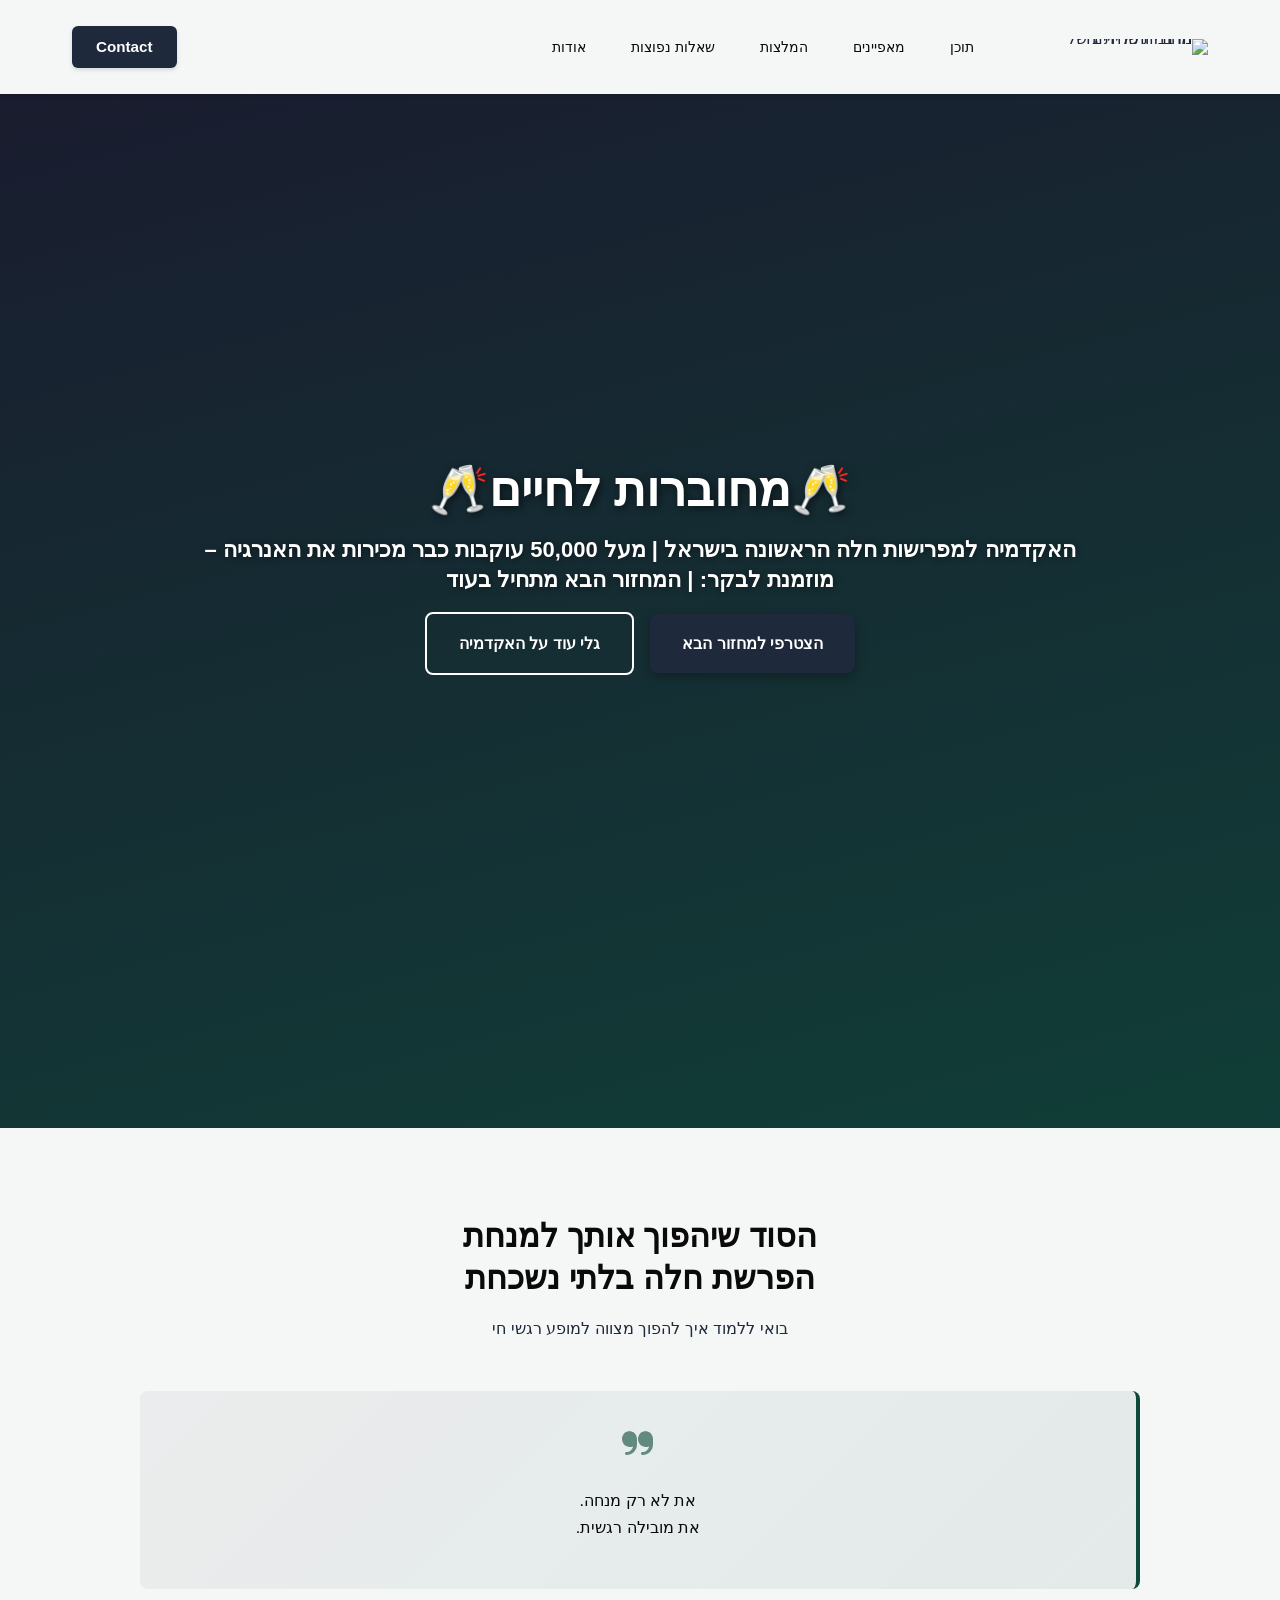
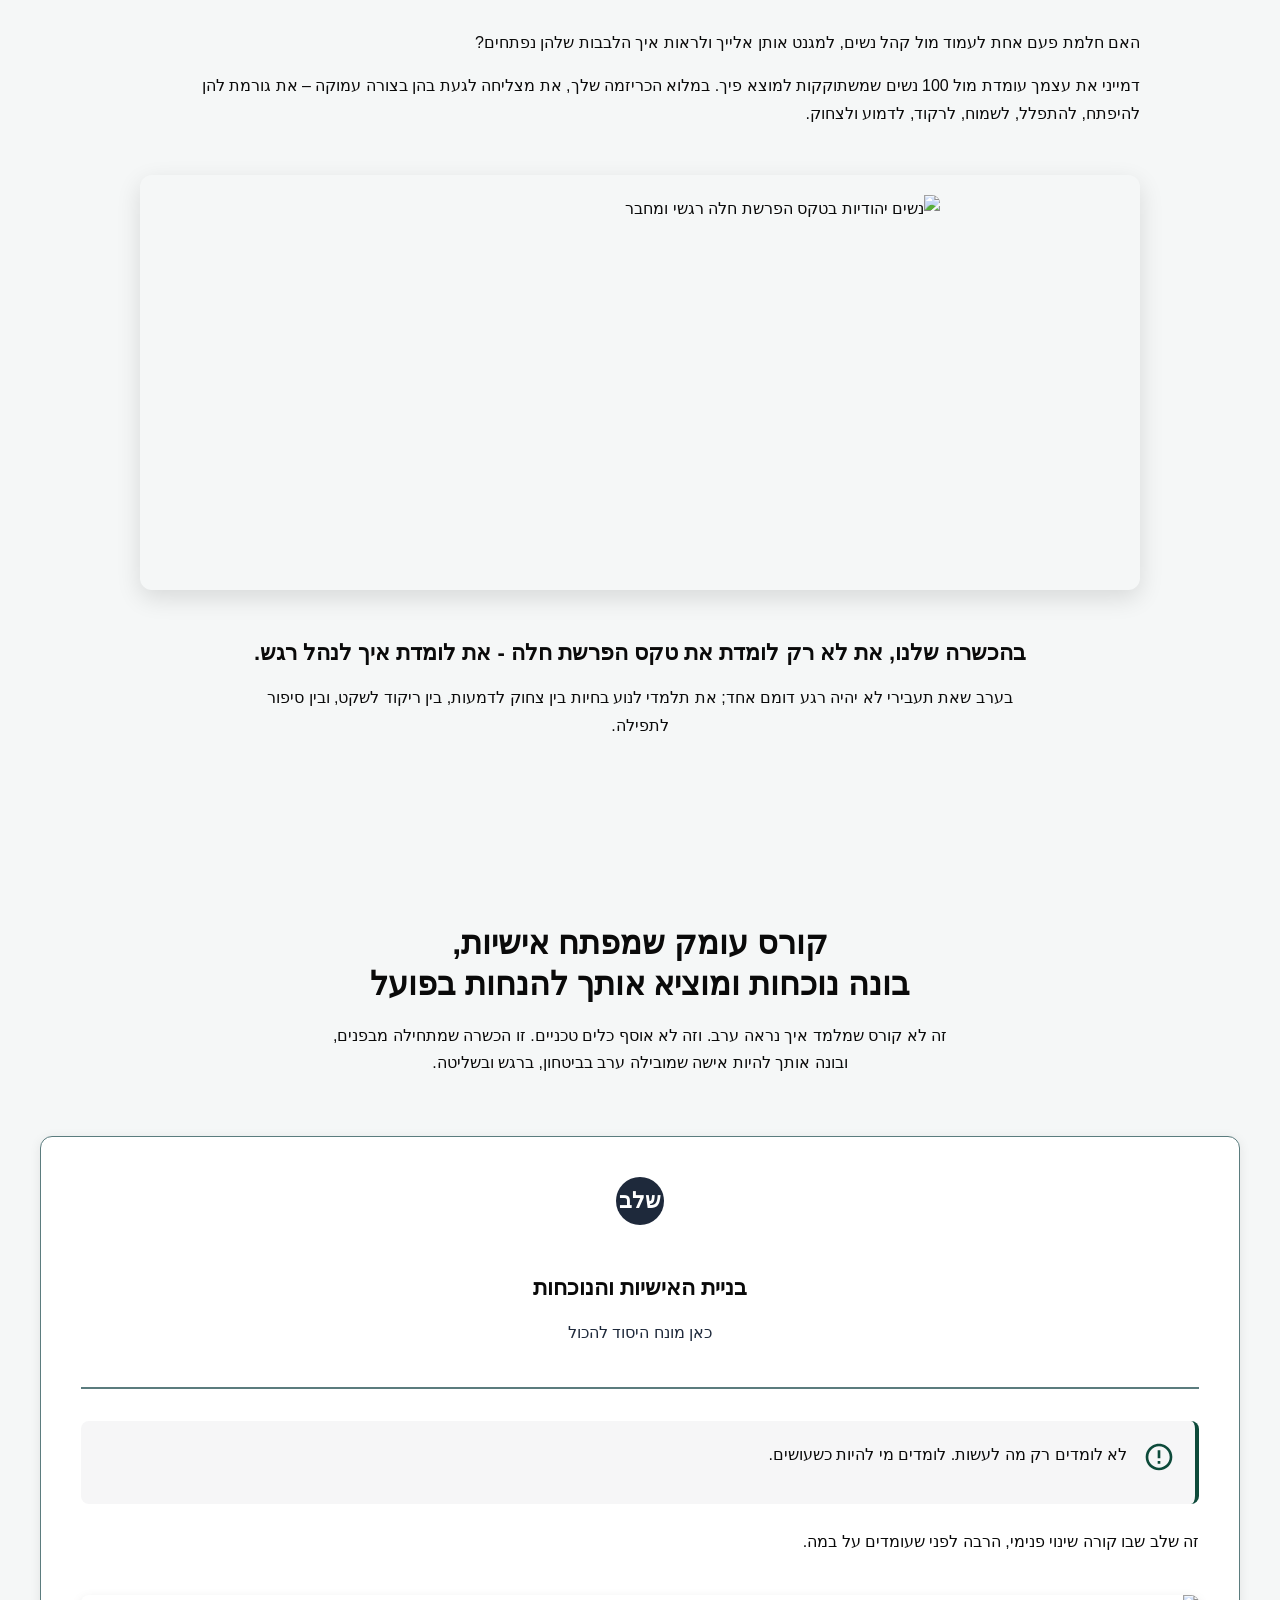
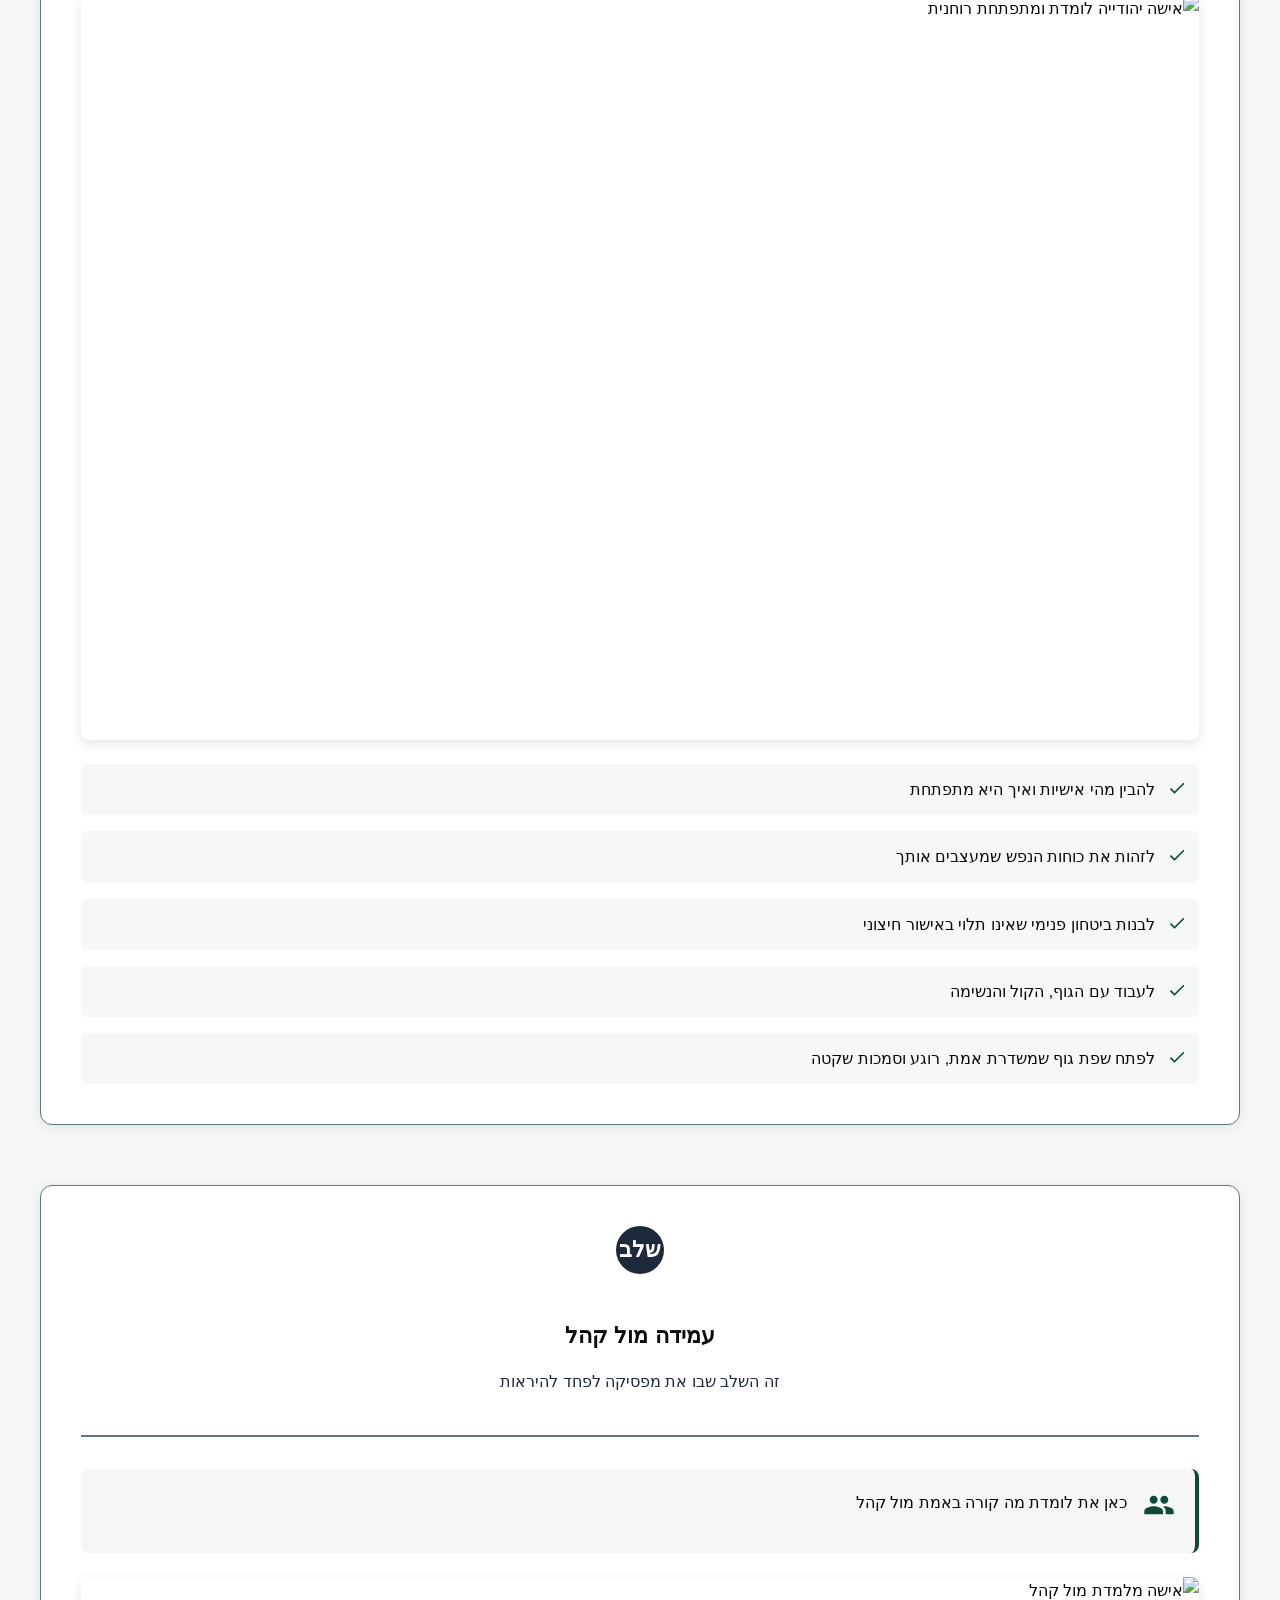
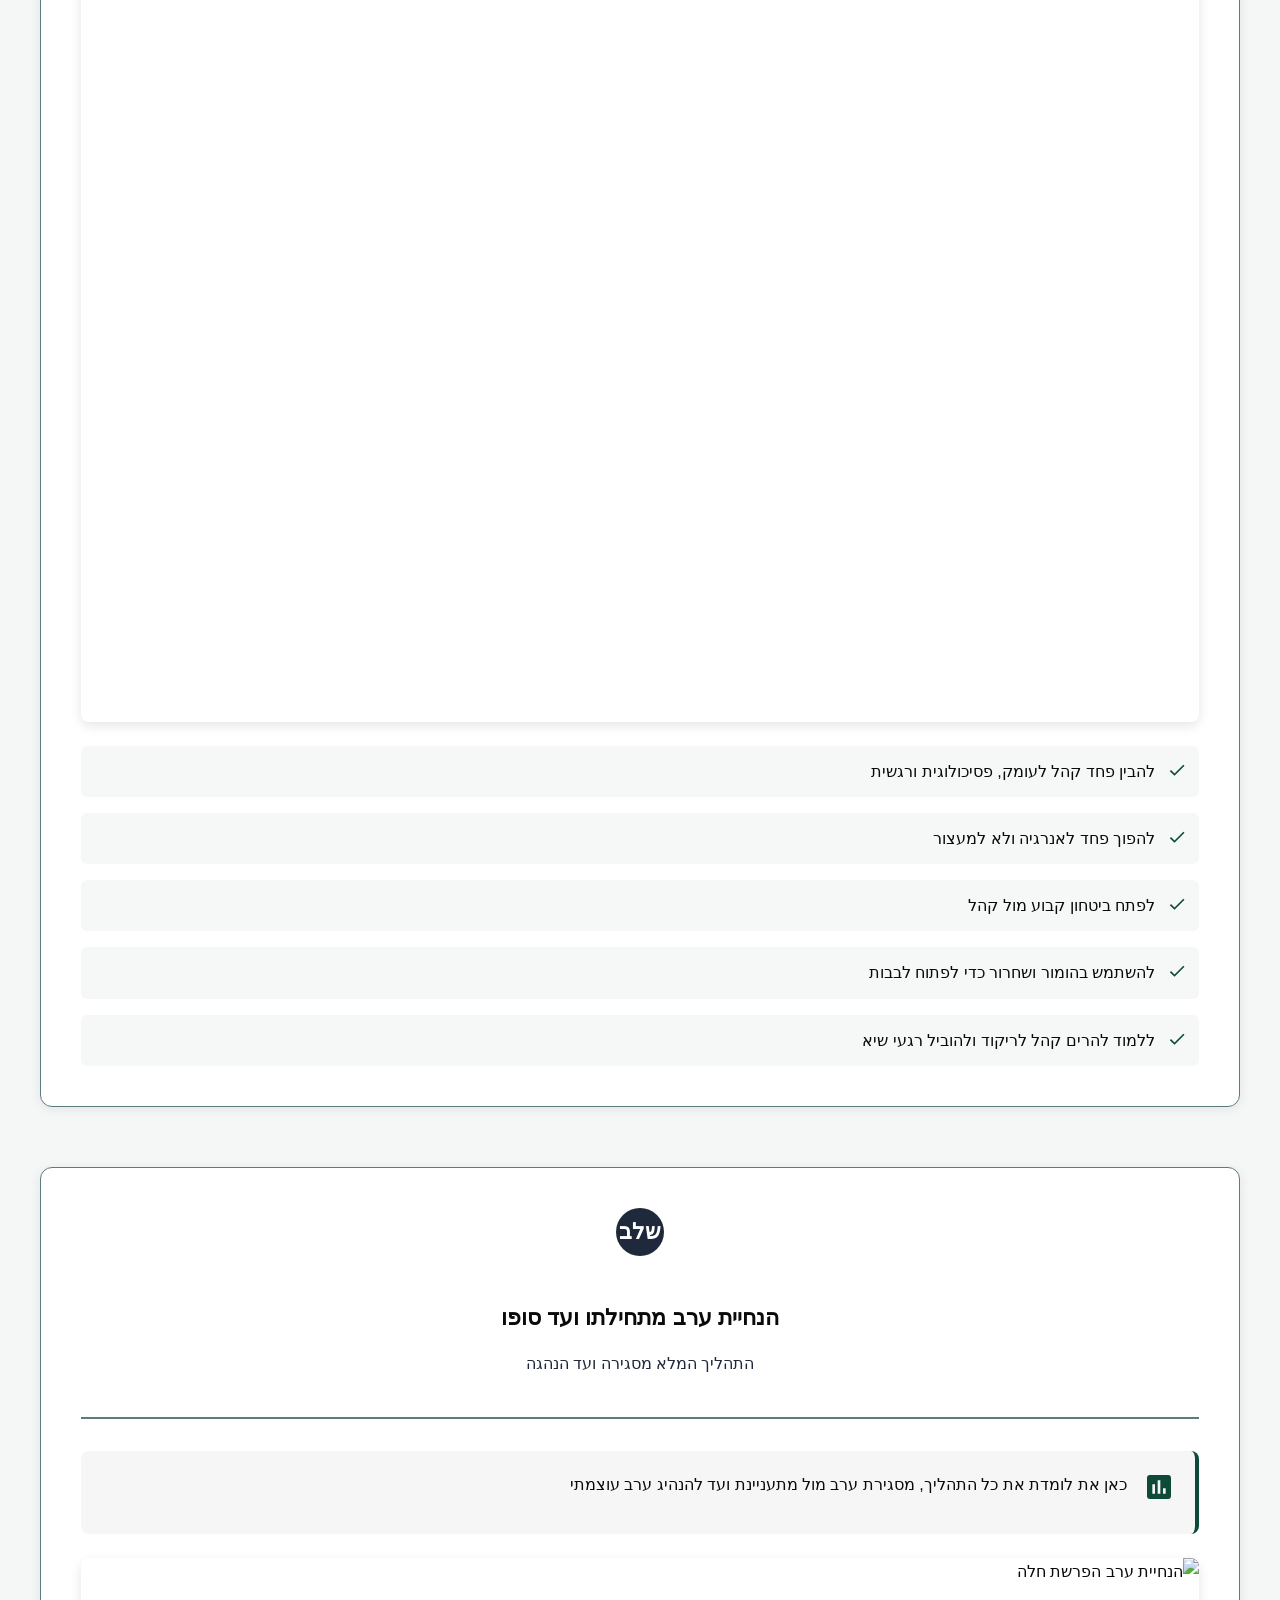
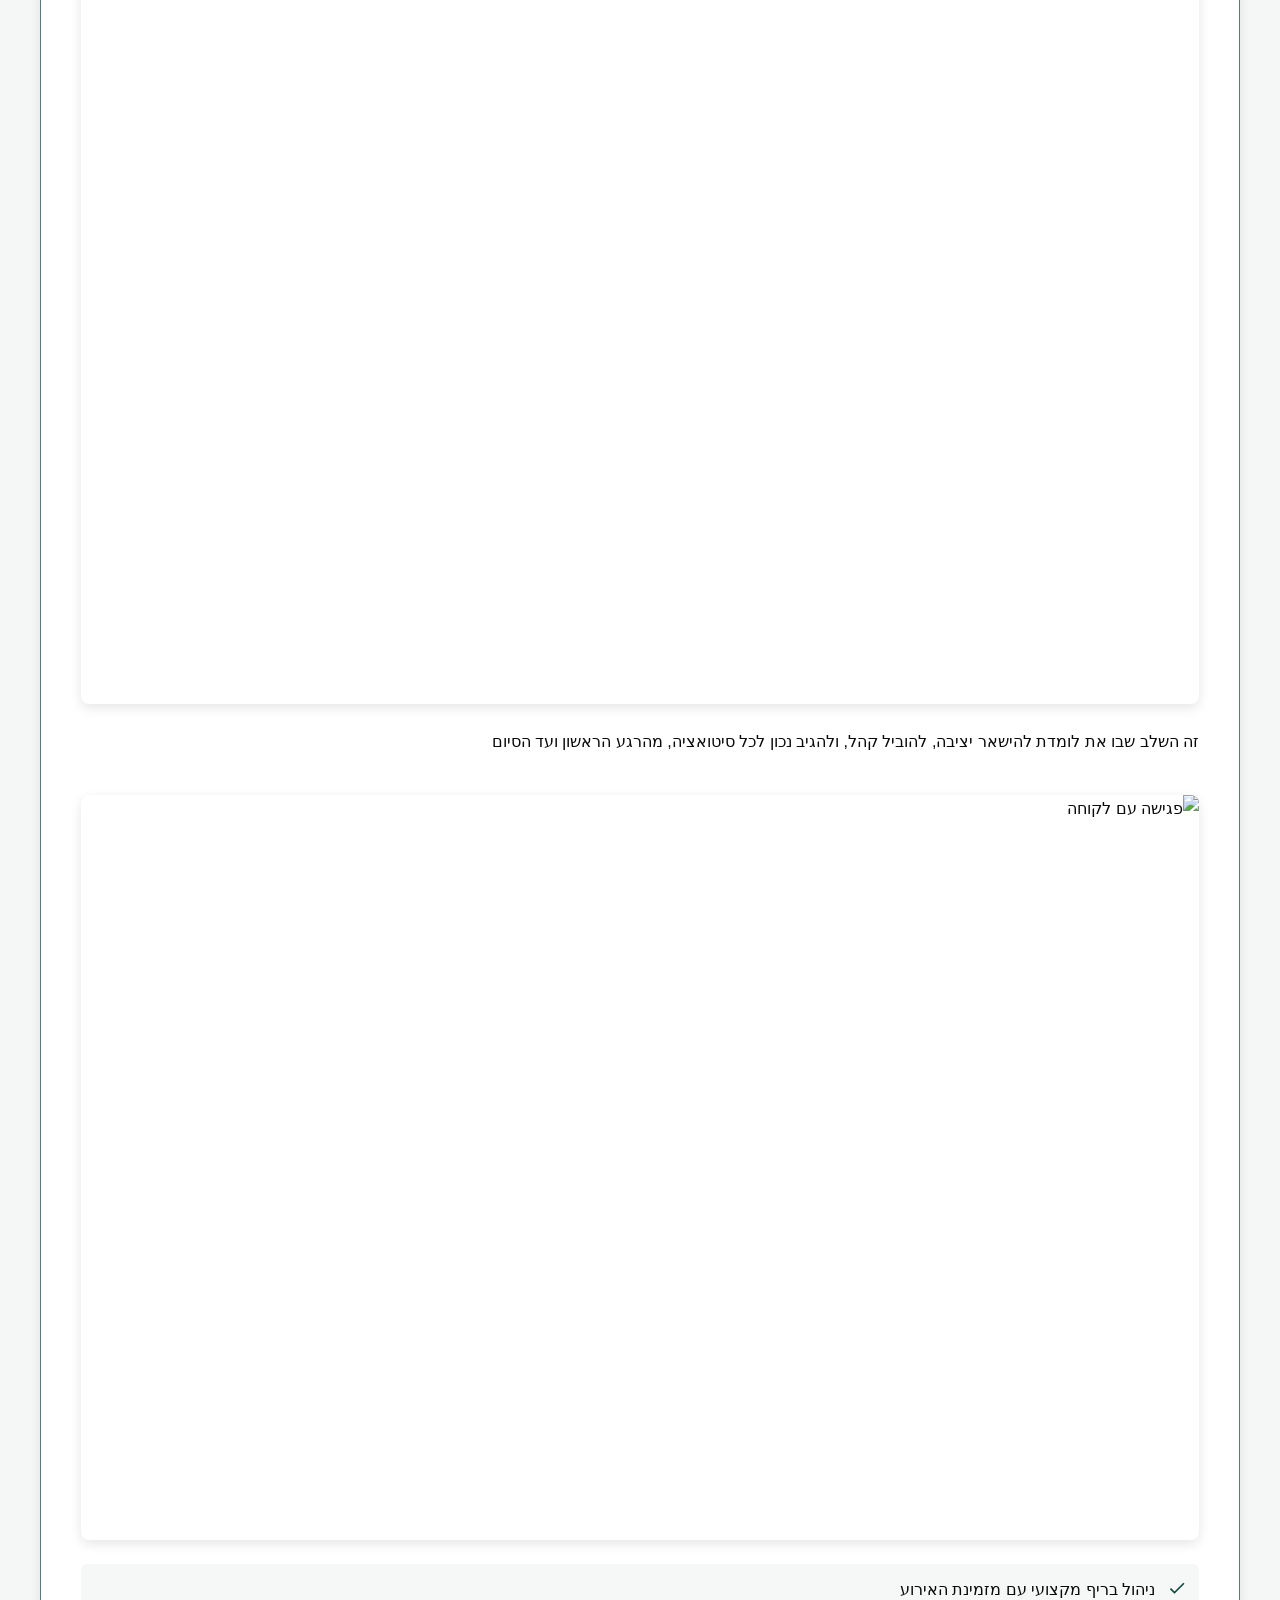
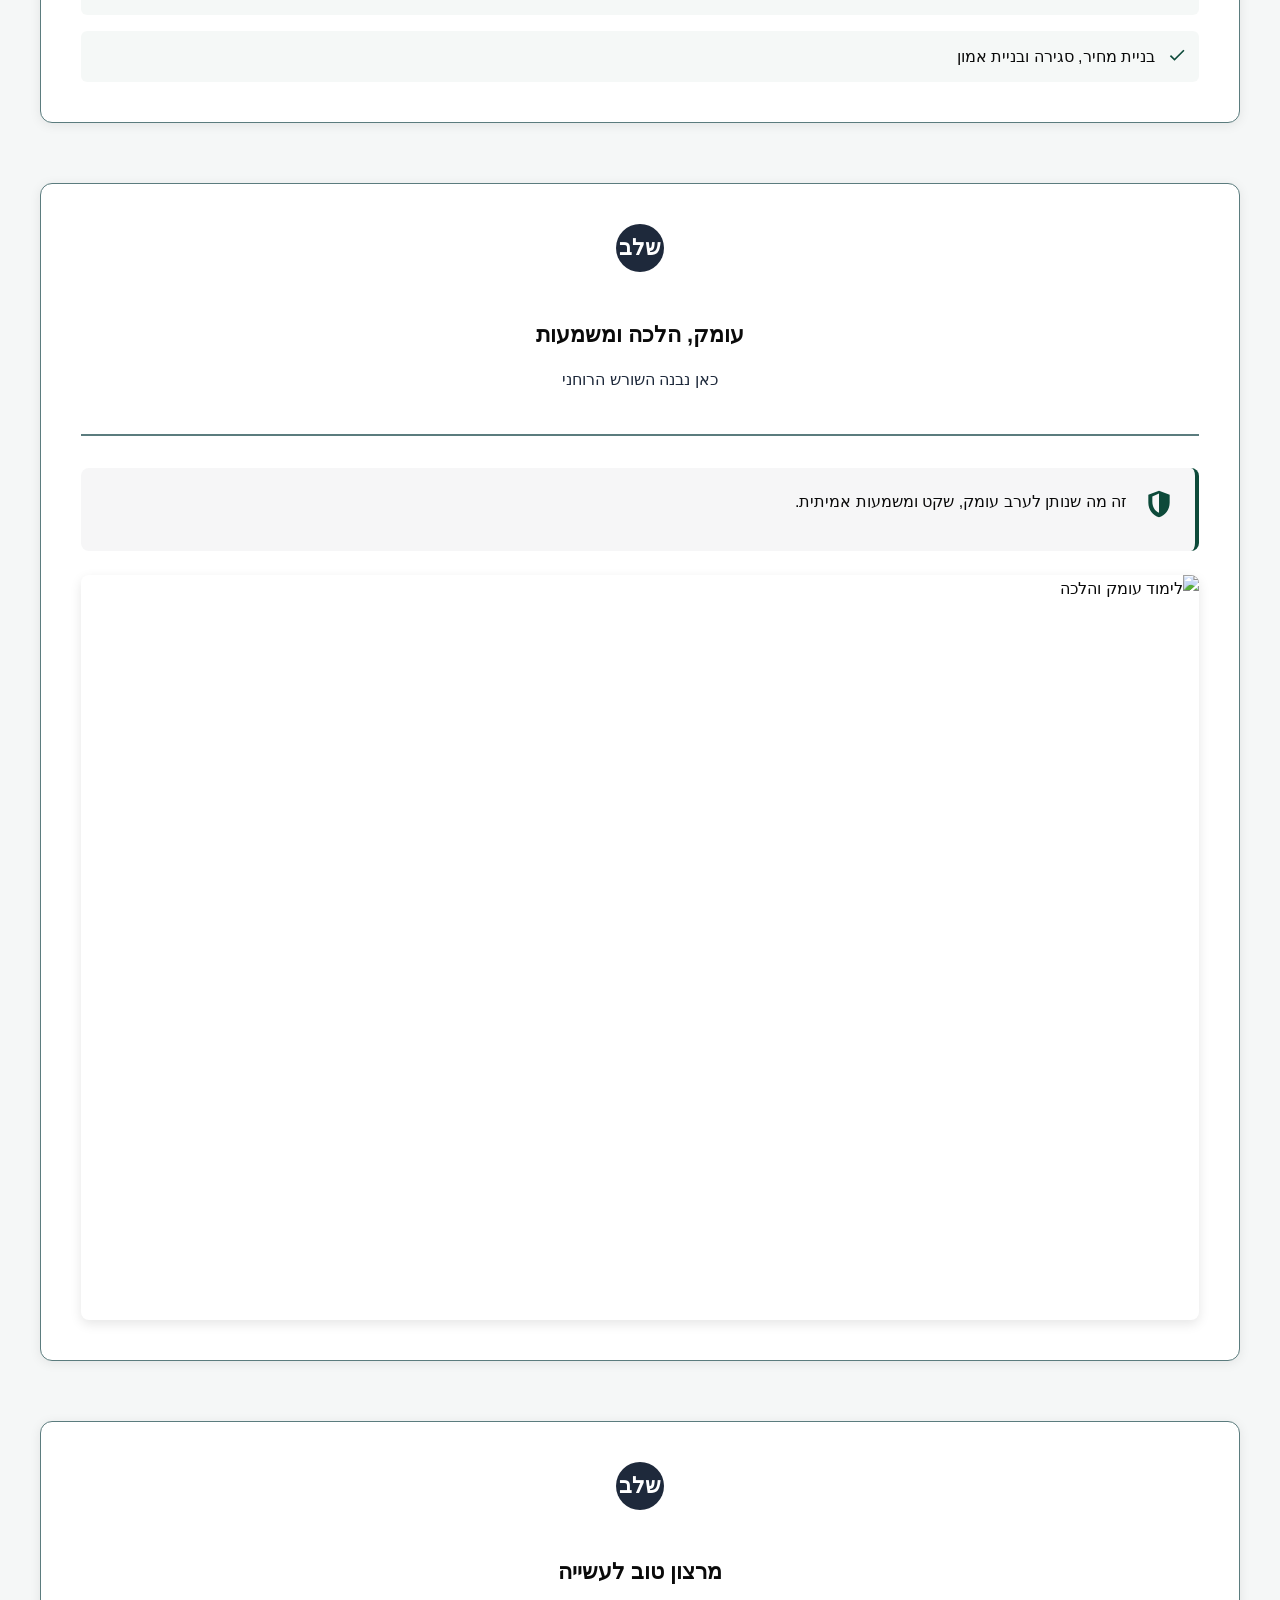
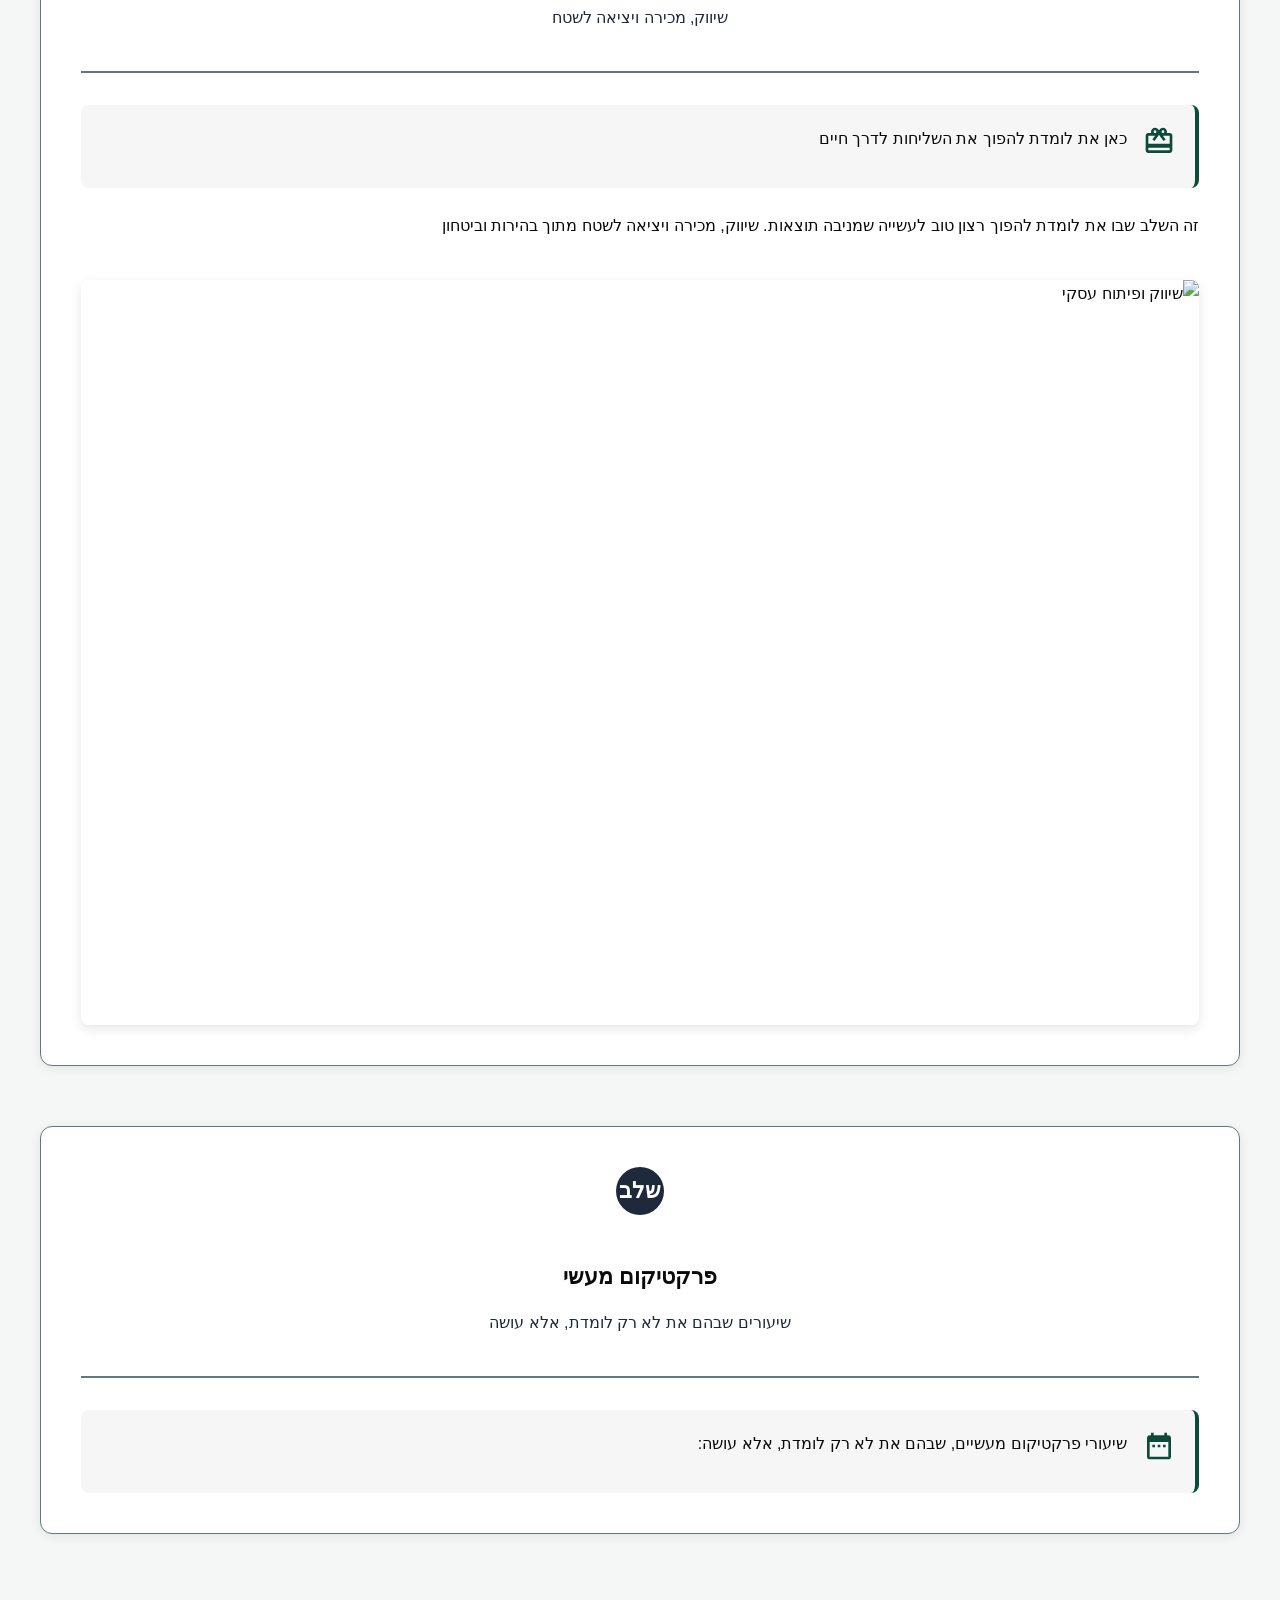
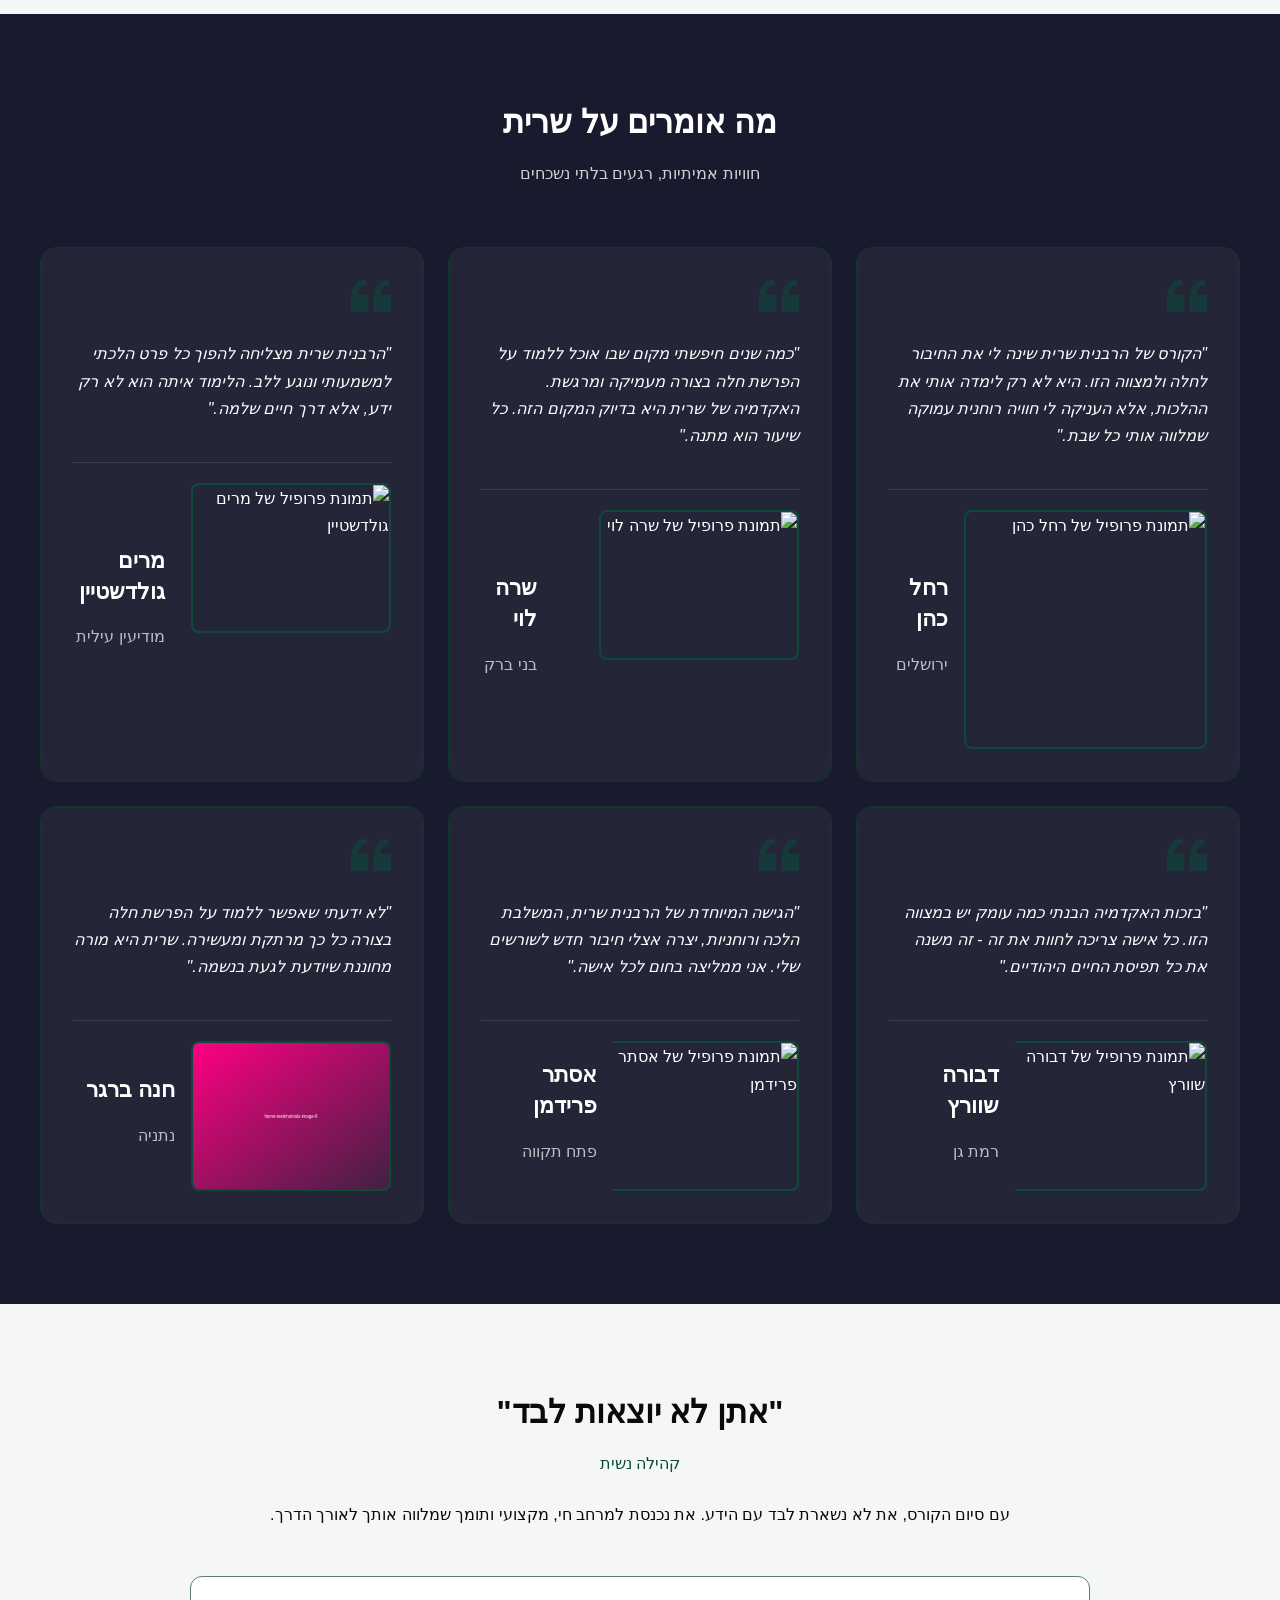
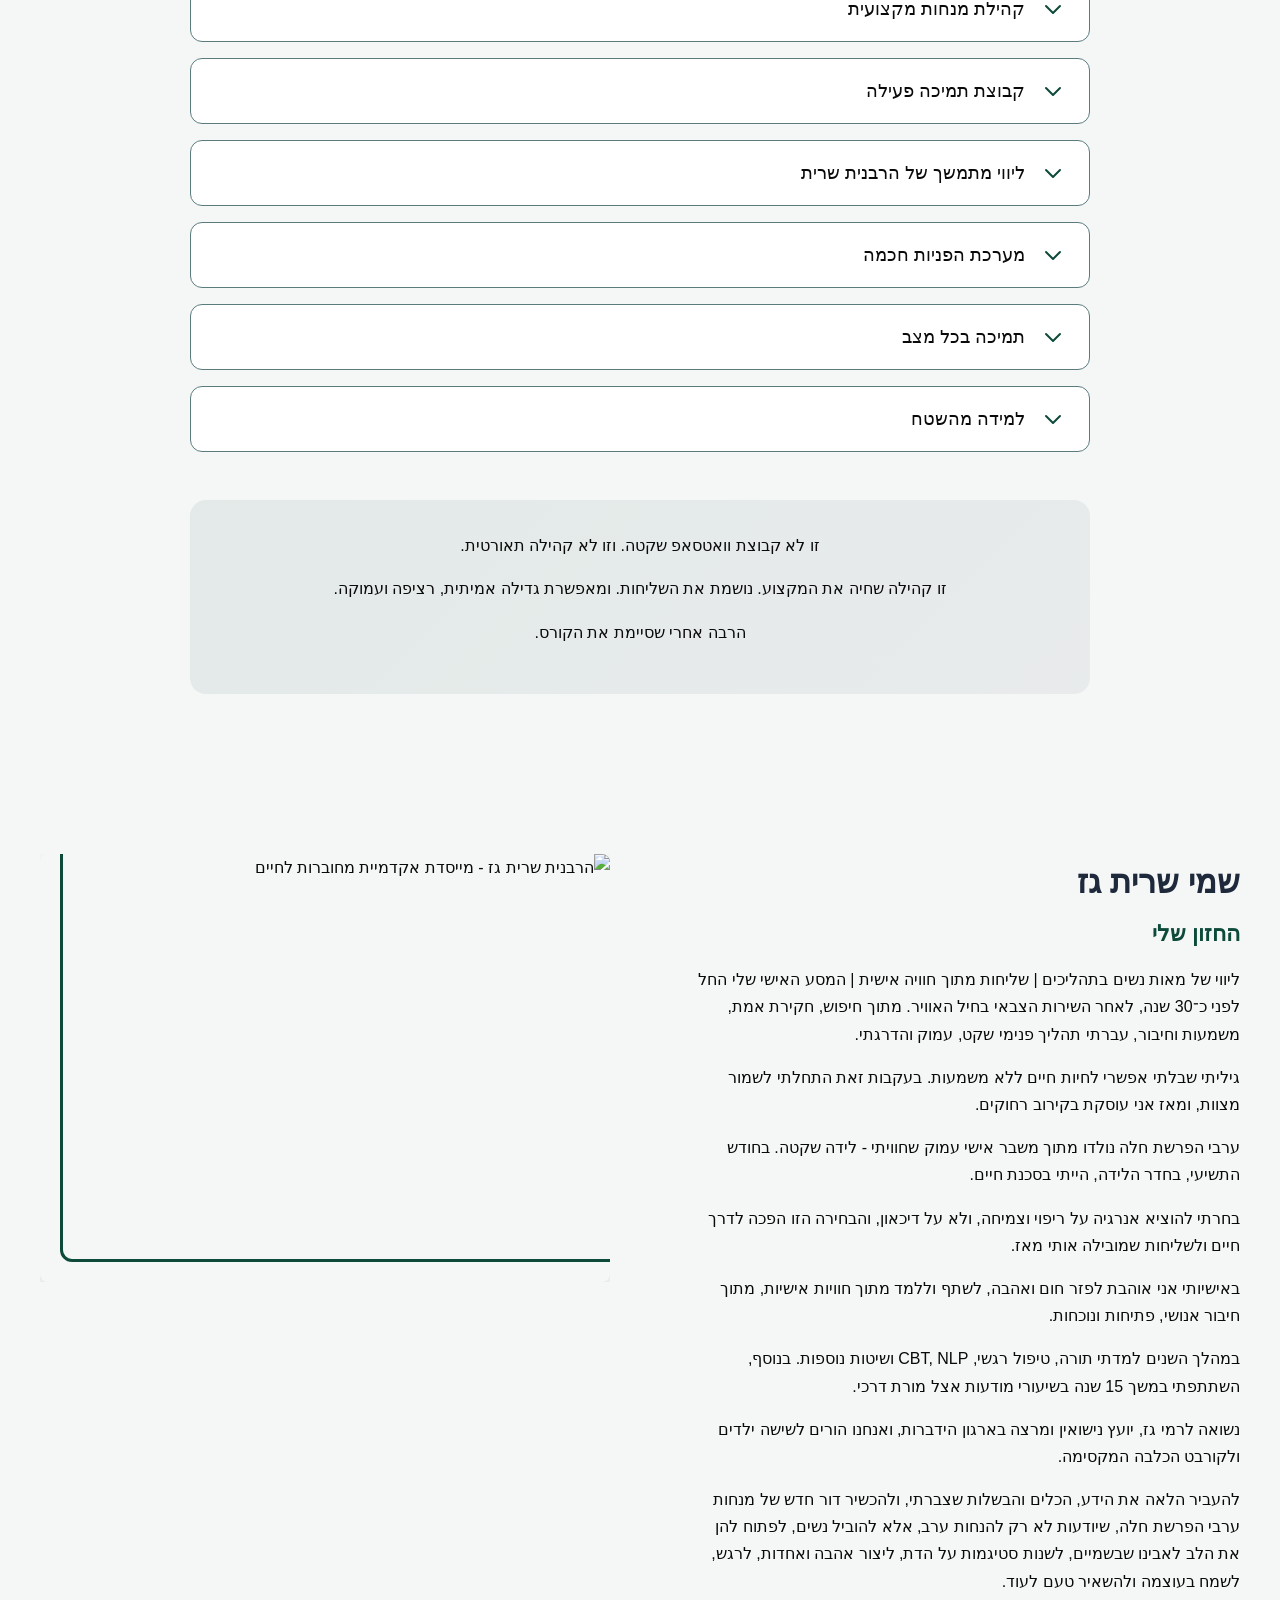
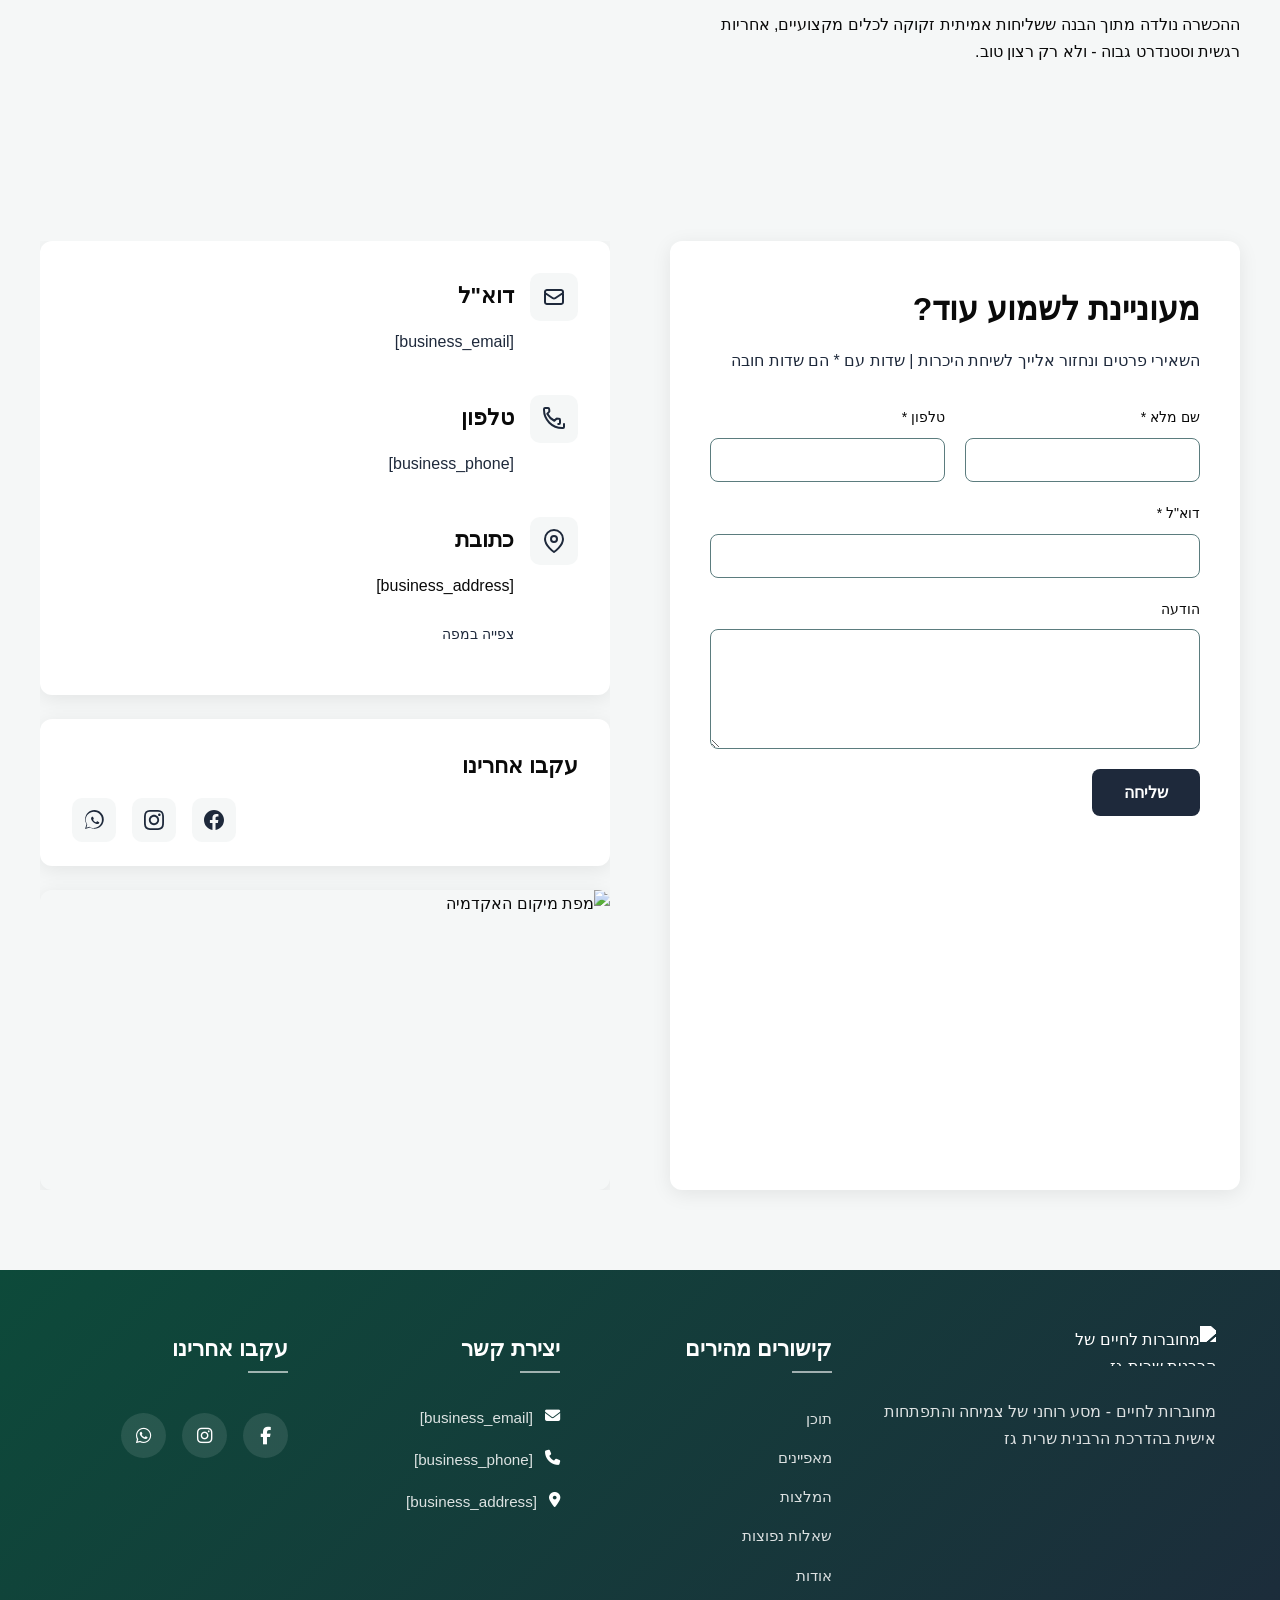
==== commit a2e4bcef: "Background sync: Progressive GitHub Sync" ====
--- a/public/index.html
+++ b/public/index.html
@@ -1 +1 @@
-<!doctype html><html dir="rtl" lang="he"><head><meta charset="UTF-8"><meta content="width=device-width,initial-scale=1" name="viewport"><meta content="index, follow" name="robots"><title>האקדמיה הראשונה להפרשת חלה בישראל — מחוברות לחיים של הרבנית שרית גז</title><meta content="גלי את המשמעות הרוחנית והעוצמה הנשית של מצוות הפרשת חלה. האקדמיה הראשונה מסוגה בישראל מציעה חיבור אותנטי למסורת היהודית דרך לימוד מעמיק והדרכה מקצועית." name="description"><meta content="הפרשת חלה, מצוות נשים, חינוך דתי לנשים, רוחניות יהודית, הרבנית שרית גז" name="keywords"><link href="/assets/favicon.ico" rel="icon" type="image/x-icon"><link href="/assets/favicon-16x16.png" rel="icon" type="image/png" sizes="16x16"><link href="/assets/favicon-32x32.png" rel="icon" type="image/png" sizes="32x32"><link href="/assets/favicon-48x48.png" rel="icon" type="image/png" sizes="48x48"><link href="/assets/favicon-192x192.png" rel="icon" type="image/png" sizes="192x192"><link href="/assets/favicon-512x512.png" rel="icon" type="image/png" sizes="512x512"><link href="/assets/apple-touch-icon.png" rel="apple-touch-icon"><script>!function(){"use strict";var t="66d292fa-f5eb-47b8-a511-7087f84e6ab9",e="https://qaapi.zappy5.com/api/analytics/track",a=18e5,n=2592e6,o=!0,i=!0,r=!0;var s=function(){var e="zappy_visitor_"+t,a=null;try{if(a=localStorage.getItem(e)){var o=JSON.parse(a),i=Date.now();if(i-o.created<n)return o.lastSeen=i,localStorage.setItem(e,JSON.stringify(o)),o.id}}catch(t){console.warn("Zappy Analytics: LocalStorage not available")}var r="zv_"+Date.now()+"_"+Math.random().toString(36).substr(2,9);try{localStorage.setItem(e,JSON.stringify({id:r,created:Date.now(),lastSeen:Date.now()}))}catch(t){}return r}(),c=function(){var e="zappy_session_"+t,n=null;try{if(n=sessionStorage.getItem(e)){var o=JSON.parse(n),i=Date.now();if(i-o.timestamp<a)return o.timestamp=i,sessionStorage.setItem(e,JSON.stringify(o)),o.id}}catch(t){console.warn("Zappy Analytics: SessionStorage not available")}var r="zs_"+Date.now()+"_"+Math.random().toString(36).substr(2,9);try{sessionStorage.setItem(e,JSON.stringify({id:r,timestamp:Date.now()}))}catch(t){}return r}();function l(a,n){n=n||{};var o={website_id:t,event_type:a,page_path:window.location.pathname,referrer:document.referrer||"direct",visitor_id:s,session_id:c,metadata:n};if(navigator.sendBeacon){var i=new Blob([JSON.stringify(o)],{type:"application/json"});navigator.sendBeacon(e,i)}else fetch(e,{method:"POST",headers:{"Content-Type":"application/json"},body:JSON.stringify(o),keepalive:!0}).catch(function(t){console.warn("Zappy Analytics: Failed to track event",t)})}o&&l("pageview",{title:document.title,url:window.location.href}),i&&document.addEventListener("click",function(t){var e=t.target;if("BUTTON"===e.tagName||e.closest("button")){var a="BUTTON"===e.tagName?e:e.closest("button");l("click",{element:"button",text:a.textContent.trim().substring(0,100),id:a.id||null,class:a.className||null})}else if("A"===e.tagName||e.closest("a")){var n="A"===e.tagName?e:e.closest("a");l("navigation",{element:"link",text:n.textContent.trim().substring(0,100),href:n.href,external:n.hostname!==window.location.hostname})}},!0),r&&document.addEventListener("submit",function(t){var e=t.target;l("form_submit",{form_id:e.id||null,form_name:e.name||null,form_action:e.action||null,form_method:e.method||"GET"})},!0);var d=Date.now();window.addEventListener("beforeunload",function(){l("page_unload",{time_on_page:Math.floor((Date.now()-d)/1e3),page_path:window.location.pathname})}),window.zappyAnalytics={track:l,getVisitorId:function(){return s},getSessionId:function(){return c}}}()</script><meta content="האקדמיה הראשונה להפרשת חלה בישראל — מחוברות לחיים של הרבנית שרית גז" property="og:title"><meta content="גלי את המשמעות הרוחנית והעוצמה הנשית של מצוות הפרשת חלה. האקדמיה הראשונה מסוגה בישראל מציעה חיבור אותנטי למסורת היהודית דרך לימוד מעמיק והדרכה מקצועית." property="og:description"><meta content="website" property="og:type"><meta content="he_IL" property="og:locale"><meta content="summary_large_image" name="twitter:card"><meta content="האקדמיה הראשונה להפרשת חלה בישראל — מחוברות לחיים של הרבנית שרית גז" name="twitter:title"><meta content="גלי את המשמעות הרוחנית והעוצמה הנשית של מצוות הפרשת חלה. האקדמיה הראשונה מסוגה בישראל מציעה חיבור אותנטי למסורת היהודית דרך לימוד מעמיק והדרכה מקצועית." name="twitter:description"><link href="https://cdnjs.cloudflare.com/ajax/libs/font-awesome/6.4.0/css/all.min.css" rel="stylesheet"><link href="/assets/favicon.ico" rel="icon" type="image/x-icon"><link href="/assets/favicon-16x16.png" rel="icon" type="image/png" sizes="16x16"><link href="/assets/favicon-32x32.png" rel="icon" type="image/png" sizes="32x32"><link href="/assets/favicon-48x48.png" rel="icon" type="image/png" sizes="48x48"><link href="/assets/favicon-192x192.png" rel="icon" type="image/png" sizes="192x192"><link href="/assets/favicon-512x512.png" rel="icon" type="image/png" sizes="512x512"><link href="/assets/apple-touch-icon.png" rel="apple-touch-icon"><link href="https://cdn.jsdelivr.net/npm/vanilla-cookieconsent@3/dist/cookieconsent.css" rel="stylesheet"><script src="https://cdn.jsdelivr.net/npm/vanilla-cookieconsent@3/dist/cookieconsent.umd.js"></script><script src="https://cdn.jsdelivr.net/gh/mickidum/acc_toolbar/acctoolbar/acctoolbar.min.js"></script><link href="/styles.css" rel="stylesheet"><style id="zappy-dropdown-submenu-styles">#navMenu li:has(.sub-menu),.nav-menu li:has(.sub-menu),.navbar li:has(.sub-menu),nav li:has(.sub-menu){position:relative}#navMenu .sub-menu,.nav-menu .sub-menu,.navbar .sub-menu,nav .sub-menu{display:block!important;position:absolute!important;top:100%;left:0;min-width:220px;background:#fff;border-radius:8px;box-shadow:0 8px 25px rgba(0,0,0,.15);padding:8px 0;opacity:0;visibility:hidden;transform:translateY(10px);transition:all .3s ease;z-index:1000;list-style:none;pointer-events:none}#navMenu li:hover>.sub-menu,.nav-menu li:hover>.sub-menu,.navbar li:hover>.sub-menu,nav li:hover>.sub-menu{opacity:1!important;visibility:visible!important;transform:translateY(0)!important;pointer-events:auto!important}.sub-menu li{list-style:none;margin:0;padding:0}.sub-menu a{display:block!important;padding:10px 16px!important;color:var(--text-dark,#333)!important;font-weight:500;text-decoration:none;white-space:nowrap;transition:background-color .2s}.sub-menu a:hover{background-color:#f5f5f5}[dir=rtl] .nav-menu .sub-menu,[dir=rtl] .navbar .sub-menu,[dir=rtl] nav .sub-menu,html[lang=ar] .nav-menu .sub-menu,html[lang=ar] .navbar .sub-menu,html[lang=ar] nav .sub-menu,html[lang=he] .nav-menu .sub-menu,html[lang=he] .navbar .sub-menu,html[lang=he] nav .sub-menu{left:auto!important;right:0!important}.sub-menu:empty,.sub-menu:not(:has(li)),.sub-menu:not(:has(li:not(.zappy-hidden-menu-item))){display:none!important;opacity:0!important;visibility:hidden!important;pointer-events:none!important}li:has(.menu-group-title):hover>.sub-menu{opacity:1!important;visibility:visible!important;transform:translateY(0)!important;pointer-events:auto!important}#navMenu>li>.menu-group-title,.nav-menu>li>.menu-group-title{display:inline-block;padding:.5rem 1rem;cursor:default;user-select:none}@media (max-width:768px){#navMenu .sub-menu,.nav-menu .sub-menu,.navbar .sub-menu,nav .sub-menu{position:static!important;transform:none!important;box-shadow:none!important;background:0 0!important;max-height:0;overflow:hidden;opacity:0;visibility:hidden;transition:max-height .3s ease,opacity .3s ease;padding:0!important;border-radius:0!important}.sub-menu.mobile-expanded{max-height:500px!important;opacity:1!important;visibility:visible!important;padding:8px 0 8px 16px!important}[dir=rtl] .sub-menu.mobile-expanded,html[lang=he] .sub-menu.mobile-expanded{padding:8px 16px 8px 0!important}#navMenu li:hover>.sub-menu,.nav-menu li:hover>.sub-menu,.navbar li:hover>.sub-menu,nav li:hover>.sub-menu{opacity:0;visibility:hidden;pointer-events:none}#navMenu li>.sub-menu.mobile-expanded,.nav-menu li>.sub-menu.mobile-expanded,.navbar li>.sub-menu.mobile-expanded,nav li>.sub-menu.mobile-expanded{opacity:1!important;visibility:visible!important;pointer-events:auto!important}#navMenu li:has(.sub-menu),.nav-menu li:has(.sub-menu),.navbar li:has(.sub-menu),nav li:has(.sub-menu){display:flex!important;flex-wrap:wrap!important;align-items:center!important;position:relative!important;min-height:44px!important}#navMenu li:has(.sub-menu)>a,.nav-menu li:has(.sub-menu)>a,.navbar li:has(.sub-menu)>a,nav li:has(.sub-menu)>a{flex:1!important;min-width:0!important}#navMenu li:has(.sub-menu)>.menu-group-title,.nav-menu li:has(.sub-menu)>.menu-group-title,.navbar li:has(.sub-menu)>.menu-group-title,nav li:has(.sub-menu)>.menu-group-title{flex:1!important;min-width:0!important;padding:0!important;line-height:inherit!important}#navMenu li:has(.sub-menu)>.sub-menu,.nav-menu li:has(.sub-menu)>.sub-menu,.navbar li:has(.sub-menu)>.sub-menu,nav li:has(.sub-menu)>.sub-menu{flex-basis:100%!important;width:100%!important}#navMenu li:has(.sub-menu)>a [class*=arrow],#navMenu li:has(.sub-menu)>a [class*=chevron],.nav-menu li:has(.sub-menu)>a .fa-angle-down,.nav-menu li:has(.sub-menu)>a .fa-chevron-down,.nav-menu li:has(.sub-menu)>a [class*=arrow],.nav-menu li:has(.sub-menu)>a [class*=chevron],nav li:has(.sub-menu)>a [class*=arrow],nav li:has(.sub-menu)>a [class*=chevron]{display:none!important;visibility:hidden!important}.mobile-submenu-toggle{display:flex!important;align-items:center!important;justify-content:center!important;width:44px!important;height:auto!important;background:0 0!important;border:none!important;cursor:pointer!important;color:var(--text-dark)!important;position:static!important;flex-shrink:0!important;align-self:stretch!important;z-index:2!important;padding:0!important;margin:0!important}.mobile-submenu-toggle::after{content:''!important;width:0!important;height:0!important;border-left:6px solid transparent!important;border-right:6px solid transparent!important;border-top:7px solid currentColor!important;transition:transform .3s ease!important}.mobile-submenu-toggle.expanded::after{transform:rotate(180deg)!important}.sub-menu a{padding:10px 0!important;display:block!important;color:var(--text-dark)!important}.navbar .sub-menu li a,.zappy-products-dropdown .sub-menu a,nav.navbar .sub-menu li a{color:var(--text-dark)!important}}@media (min-width:769px){.mobile-submenu-toggle{display:none!important}}</style><style id="mobile-lang-menu-deployed-css">@media (max-width:768px){.lang-switcher,.nav-container .lang-switcher,.nav-cta-container .lang-switcher,.nav-ecommerce-icons .lang-switcher,.nav-icons-left .lang-switcher,.navbar .lang-switcher,.navbar .nav-cta-container .lang-switcher{display:none!important}.mobile-lang-menu{width:100%;border-top:1px solid rgba(128,128,128,.2);padding:8px 0 0 0;margin-top:8px}.mobile-lang-toggle{display:flex!important;align-items:center;justify-content:space-between;width:100%;padding:12px 16px;background:0 0;border:none;cursor:pointer;font-size:15px;color:inherit;font-family:inherit}.mobile-lang-toggle::after{content:'';display:inline-block;width:8px;height:8px;border-right:2px solid currentColor;border-bottom:2px solid currentColor;transform:rotate(45deg);transition:transform .3s ease;margin-left:8px}.mobile-lang-toggle.expanded::after{transform:rotate(-135deg)}.mobile-lang-options{max-height:0;overflow:hidden;transition:max-height .3s ease}.mobile-lang-options.expanded{max-height:300px}.mobile-lang-option{display:flex!important;align-items:center;gap:10px;padding:10px 24px;text-decoration:none;color:inherit;font-size:14px;font-family:inherit}.mobile-lang-option:hover{background:rgba(128,128,128,.1)}.mobile-lang-option.active{font-weight:600;opacity:.7;pointer-events:none}.mobile-lang-option img{width:20px;height:20px;border-radius:50%}}@media (min-width:769px){.mobile-lang-menu{display:none!important}}</style><style id="zappy-widget-visibility">#mic-access-tool-box,#mic-access-tool-general-button,#mic-init-access-tool #mic-access-tool-box,#mic-init-access-tool #mic-access-tool-general-button,#mic-init-access-tool .mic-access-tool-general-button,._access-icon,._access-menu,.mic-access-tool-box,.mic-access-tool-general-button,div[id*=mic-access-tool-box]{display:none!important;visibility:hidden!important;opacity:0!important;pointer-events:none!important}</style></head><body><nav class="navbar" dir="rtl"><button class="mobile-toggle" aria-label="תפריט" id="mobileToggle"><svg fill="none" viewBox="0 0 24 24" class="hamburger-icon" height="24" width="24"><path d="M3 12h18M3 6h18M3 18h18" stroke="currentColor" stroke-width="2" stroke-linecap="round"></path></svg><svg fill="none" viewBox="0 0 24 24" class="close-icon" height="24" width="24" style="display:none"><path d="M18 6L6 18M6 6l12 12" stroke="currentColor" stroke-width="2" stroke-linecap="round"></path></svg></button><button class="phone-header-btn" aria-label="התקשר"><svg fill="currentColor" viewBox="0 0 24 24" width="20" height="20"><path d="M22 16.92v3a2 2 0 0 1-2.18 2 19.79 19.79 0 0 1-8.63-3.07 19.5 19.5 0 0 1-6-6 19.79 19.79 0 0 1-3.07-8.67A2 2 0 0 1 4.11 2h3a2 2 0 0 1 2 1.72 12.84 12.84 0 0 0 .7 2.81 2 2 0 0 1-.45 2.11L8.09 9.91a16 16 0 0 0 6 6l1.27-1.27a2 2 0 0 1 2.11-.45 12.84 12.84 0 0 0 2.81.7A2 2 0 0 1 22 16.92z"></path></svg></button><div class="nav-container"><div class="nav-right-group"><div class="nav-brand"><a href="/" aria-label="Home" class="logo-link"><img alt="מחוברות לחיים של הרבנית שרית גז" class="logo" src="/assets/logo-1773312511036-ez32ql.webp?v=1773312512132-c377g3"></a></div><ul class="nav-menu" id="navMenu"><li><a href="#content">תוכן</a></li><li><a href="#features">מאפיינים</a></li><li><a href="#testimonials">המלצות</a></li><li><a href="#faq">שאלות נפוצות</a></li><li><a href="#about">אודות</a></li></ul></div><div class="nav-cta-container"><a href="#contact" class="nav-cta-btn">Contact</a></div></div></nav><script>window.addEventListener("load",function(){const e=document.querySelector(".navbar, nav, header");if(!e)return void console.log("[Navbar] Navbar element not found");let t=document.getElementById("mobileToggle")||document.querySelector(".mobile-toggle")||document.querySelector(".hamburger")||document.querySelector(".hamburger-menu")||document.querySelector(".menu-toggle")||document.querySelector(".burger-menu")||document.querySelector('[aria-label="Menu"]')||document.querySelector('[aria-label="תפריט"]');const o=document.querySelector(".phone-header-btn"),n=window.getComputedStyle(e);let r=n.backgroundColor;if(console.log("[Navbar] Initial navbar background:",r),"transparent"===r||"rgba(0, 0, 0, 0)"===r||r.startsWith("rgba")&&r.includes(", 0)")){const e=n.backgroundImage;if(e&&"none"!==e)console.log("[Navbar] Navbar has background image/gradient, using dark text"),r="rgb(240, 240, 240)";else{const e=window.getComputedStyle(document.body).backgroundColor;console.log("[Navbar] Navbar transparent, using body background:",e),r=e}}const i=r.match(/\d+/g);if(i&&i.length>=3){const e=(.299*parseInt(i[0])+.587*parseInt(i[1])+.114*parseInt(i[2]))/255;console.log("[Navbar] Mobile button colors preserved from Claude CSS (luminance:",e.toFixed(2)+")");const n=document.createElement("style");n.id="zappy-mobile-nav-fix";document.documentElement.lang;document.documentElement.dir,n.textContent='\n        /* Hide mobile buttons on desktop, show only on mobile */\n        @media (min-width: 769px) {\n          .mobile-toggle,\n          .phone-header-btn {\n            display: none !important;\n          }\n        }\n        \n        /* Show and position mobile buttons correctly on mobile */\n        @media (max-width: 768px) {\n          .mobile-toggle,\n          .phone-header-btn {\n            position: absolute !important;\n            top: 50% !important;\n            transform: translateY(-50%) !important;\n            z-index: 1001 !important;\n            display: flex !important;\n            align-items: center !important;\n            justify-content: center !important;\n            width: 36px !important;\n            height: 36px !important;\n            border-radius: 50% !important;\n            border: none !important;\n            cursor: pointer !important;\n            padding: 6px !important;\n            background: none !important;\n            color: var(--nav-text, var(--text-dark)) !important;\n          }\n          \n          /* LTR positioning (default): hamburger LEFT, phone RIGHT */\n          html:not([dir="rtl"]):not([lang="he"]):not([lang="ar"]) .mobile-toggle,\n          html[dir="ltr"] .mobile-toggle {\n            left: 12px !important;\n            right: auto !important;\n          }\n          html:not([dir="rtl"]):not([lang="he"]):not([lang="ar"]) .phone-header-btn,\n          html[dir="ltr"] .phone-header-btn {\n            right: 12px !important;\n            left: auto !important;\n          }\n          \n          /* RTL positioning: hamburger RIGHT, phone LEFT */\n          html[dir="rtl"] .mobile-toggle,\n          html[lang="he"] .mobile-toggle,\n          html[lang="ar"] .mobile-toggle {\n            right: 12px !important;\n            left: auto !important;\n          }\n          html[dir="rtl"] .phone-header-btn,\n          html[lang="he"] .phone-header-btn,\n          html[lang="ar"] .phone-header-btn {\n            left: 12px !important;\n            right: auto !important;\n          }\n          \n          /* CRITICAL: Ensure nav-container has min-height on mobile */\n          /* All children are positioned absolutely/fixed on mobile, so height:auto collapses to 0 */\n          .nav-container {\n            min-height: 70px !important;\n            position: relative !important;\n          }\n          \n          /* Ensure SVG icons are properly sized and inherit color */\n          .mobile-toggle svg,\n          .phone-header-btn svg {\n            width: 24px !important;\n            height: 24px !important;\n            /* Don\'t force display - let JavaScript control hamburger/close toggle */\n          }\n          \n          /* Reset nav-cta-container on mobile - remove desktop box-shadow/padding */\n          /* that creates a visible ghost box when CTA button is hidden */\n          .nav-cta-container {\n            box-shadow: none !important;\n            padding: 0 !important;\n          }\n          \n          /* Hide nav-cta-container entirely on mobile when there\'s no lang-switcher */\n          /* (only the CTA button is inside, and it\'s hidden on mobile) */\n          .nav-cta-container:not(:has(.lang-switcher)) {\n            display: none !important;\n          }\n          \n          /* CRITICAL: Prevent hero image fade gradient from bleeding over headline text */\n          /* The .image-fade-gradient has bottom: -30px (extends below parent) */\n          /* On mobile stacked layout, this overlaps the h1 text below the image */\n          .hero-image-column {\n            overflow: hidden !important;\n          }\n          .image-fade-gradient {\n            bottom: 0 !important;\n          }\n          \n          /* Hide desktop language switcher on mobile - hamburger menu handles it */\n          /* High specificity to override stored CSS */\n          .lang-switcher,\n          .nav-cta-container .lang-switcher,\n          .nav-container .lang-switcher,\n          .navbar .lang-switcher,\n          .navbar .nav-cta-container .lang-switcher {\n            display: none !important;\n          }\n        }\n      ';const r=document.getElementById("zappy-mobile-nav-fix");r&&r.remove(),document.head.appendChild(n),console.log("[Navbar] Critical CSS injected for mobile nav positioning");const l=window.innerWidth<=768;if(t){const e=t.querySelector(".hamburger-icon"),o=t.querySelector(".close-icon");e&&(e.style.setProperty("width","24px","important"),e.style.setProperty("height","24px","important"),e.style.setProperty("display","block","important")),o&&(o.style.setProperty("width","24px","important"),o.style.setProperty("height","24px","important"),o.style.setProperty("display","none","important")),l?(t.style.setProperty("position","absolute","important"),t.style.setProperty("top","50%","important"),t.style.setProperty("transform","translateY(-50%)","important"),t.style.setProperty("z-index","1001","important"),t.style.removeProperty("left"),t.style.removeProperty("right"),console.log("[Navbar] Mobile toggle positioning applied (mobile viewport)")):(t.style.removeProperty("position"),t.style.removeProperty("top"),t.style.removeProperty("transform"),t.style.removeProperty("z-index"),t.style.removeProperty("left"),t.style.removeProperty("right"),console.log("[Navbar] Desktop viewport - cleared mobile toggle inline positioning"))}if(o){const e=o.querySelector("svg");e&&(e.style.width="24px",e.style.height="24px",e.setAttribute("width","24"),e.setAttribute("height","24")),l?(o.style.setProperty("position","absolute","important"),o.style.setProperty("top","50%","important"),o.style.setProperty("transform","translateY(-50%)","important"),o.style.setProperty("z-index","1001","important"),o.style.removeProperty("left"),o.style.removeProperty("right"),console.log("[Navbar] Phone button positioning applied (mobile viewport)")):(o.style.removeProperty("position"),o.style.removeProperty("top"),o.style.removeProperty("transform"),o.style.removeProperty("z-index"),o.style.removeProperty("left"),o.style.removeProperty("right"),console.log("[Navbar] Desktop viewport - cleared phone button inline positioning"))}}else console.log("[Navbar] Could not parse background color:",r);t=document.getElementById("mobileToggle")||document.querySelector(".mobile-toggle")||document.querySelector(".hamburger")||document.querySelector(".hamburger-menu")||document.querySelector(".menu-toggle")||document.querySelector(".burger-menu")||document.querySelector('[aria-label="Menu"]')||document.querySelector('[aria-label="תפריט"]');const l=document.getElementById("navMenu")||document.querySelector(".nav-menu")||document.querySelector(".nav-links")||document.querySelector("nav ul:not(.submenu)");if(!t||!l)return void console.log("[Navbar] Mobile toggle or menu not found:",{toggle:!!t,menu:!!l});l.id||(l.id="navMenu"),console.log("[Navbar] Initializing mobile menu...");const a=t.cloneNode(!0);t.parentNode.replaceChild(a,t),a.addEventListener("click",function(e){e.preventDefault(),e.stopPropagation();const t=this.querySelector(".hamburger-icon"),o=this.querySelector(".close-icon");l.classList.contains("active")?(l.classList.remove("active"),t&&t.style.setProperty("display","block","important"),o&&o.style.setProperty("display","none","important"),document.body.style.overflow="",console.log("[Navbar] Menu closed")):(l.classList.add("active"),t&&t.style.setProperty("display","none","important"),o&&o.style.setProperty("display","block","important"),document.body.style.overflow="hidden",console.log("[Navbar] Menu opened"))}),l.querySelectorAll("a").forEach(function(e){e.addEventListener("click",function(){if("#"===this.getAttribute("href"))return;const e=a.querySelector(".hamburger-icon"),t=a.querySelector(".close-icon");l.classList.remove("active"),e&&e.style.setProperty("display","block","important"),t&&t.style.setProperty("display","none","important"),document.body.style.overflow="",console.log("[Navbar] Menu closed (link clicked)")})});var s=l.querySelectorAll(".dropdown-toggle");s.forEach(function(e){e.addEventListener("click",function(e){e.preventDefault(),e.stopPropagation();var t=this.closest(".nav-dropdown");t&&(t.parentNode.querySelectorAll(".nav-dropdown.open").forEach(function(e){e!==t&&e.classList.remove("open")}),t.classList.toggle("open"),console.log("[Navbar] Dropdown toggled:",t.classList.contains("open")?"open":"closed"))})}),document.addEventListener("click",function(e){e.target.closest(".nav-dropdown")||document.querySelectorAll(".nav-dropdown.open").forEach(function(e){e.classList.remove("open")})}),console.log("[Navbar] Dropdown handlers initialized for "+s.length+" dropdowns"),o&&o.addEventListener("click",function(){const e=document.querySelectorAll('a[href^="tel:"]'),t=e.length>0?e[0].getAttribute("href").replace("tel:",""):"[business_phone]";window.location.href="tel:"+t,console.log("[Navbar] Phone button clicked")}),console.log("[Navbar] Mobile menu initialized successfully");const p=function(){const e=document.querySelector(".whatsapp-float");e&&(window.innerWidth>=769?(e.style.setProperty("display","none","important"),e.style.setProperty("visibility","hidden","important"),e.style.setProperty("opacity","0","important"),e.style.setProperty("pointer-events","none","important"),console.log("[WhatsApp] Button hidden on desktop")):(e.style.removeProperty("display"),e.style.removeProperty("visibility"),e.style.removeProperty("opacity"),e.style.removeProperty("pointer-events"),console.log("[WhatsApp] Button visible on mobile")))};let c;p(),window.addEventListener("resize",function(){clearTimeout(c),c=setTimeout(p,100)})})</script><main><section class="home-hero-section" data-layout-spec="Home-hero" id="hero" data-hero-type="fullscreen-scrim" style="min-height:1128.19px !important"><div class="home-hero-background"><img alt="אישה מפרישה חלה במטבח ביתי חם ומזמין" class="zappy-editable-image home-hero-bg-image" src="/assets/image-home-hero-bg-1773312288869-d5mhbu.webp?v=1773312290475" data-context="Warm, inviting image of Jewish woman performing the mitzvah of hafrashat challah (separating challah dough). Soft natural lighting in a modern Israeli kitchen, hands gently working with dough, spiritual and peaceful atmosphere. Focus on the sacred moment of connection to tradition. Warm tones, authentic Jewish home setting, feeling of joy and spiritual elevation." data-placeholder="home-hero-bg" height="1080" width="1920" data-element-id="img-1773312227663-nkh19li0g" data-element-type="image" data-resize-handler-attached="true" style="min-width:200px;min-height:150px;border-radius:8px;object-position:50% 50%;object-fit:cover;width:100%;height:100%" data-zappy-zoom="1" data-hero-bg="true"></div><div class="home-hero-scrim"></div><div class="home-hero-overlay-content"><div class="home-hero-content-wrapper"><h1 class="home-hero-headline">🥂מחוברות לחיים🥂</h1><h3 class="home-hero-subtitle">האקדמיה למפרישות חלה הראשונה בישראל | מעל 50,000 עוקבות כבר מכירות את האנרגיה – מוזמנת לבקר: | המחזור הבא מתחיל בעוד</h3><div class="home-hero-cta-group"><a href="#contact" class="home-hero-cta-primary">הצטרפי למחזור הבא</a><a href="#about" class="home-hero-cta-secondary">גלי עוד על האקדמיה</a></div></div></div></section><section class="home-content-section" data-layout-spec="Home-content" id="content"><div class="home-content-container"><div class="home-content-text-wrapper"><h2 class="home-content-title">הסוד שיהפוך אותך למנחת<br>הפרשת חלה בלתי נשכחת</h2><div class="home-content-intro"><p>בואי ללמוד איך להפוך מצווה למופע רגשי חי</p></div><div class="home-content-highlight-box"><svg fill="none" viewBox="0 0 40 40" xmlns="http://www.w3.org/2000/svg" class="home-content-quote-icon" height="40" width="40" aria-hidden="true" data-no-icon-edit="true"><path d="M12 8C7.58172 8 4 11.5817 4 16C4 20.4183 7.58172 24 12 24C13.0609 24 14.0783 23.7951 15.0178 23.4214C14.3879 26.5114 11.8589 29 8.5 29C7.67157 29 7 29.6716 7 30.5C7 31.3284 7.67157 32 8.5 32C14.299 32 19 27.299 19 21.5V16C19 11.5817 15.4183 8 11 8H12ZM28 8C23.5817 8 20 11.5817 20 16C20 20.4183 23.5817 24 28 24C29.0609 24 30.0783 23.7951 31.0178 23.4214C30.3879 26.5114 27.8589 29 24.5 29C23.6716 29 23 29.6716 23 30.5C23 31.3284 23.6716 32 24.5 32C30.299 32 35 27.299 35 21.5V16C35 11.5817 31.4183 8 27 8H28Z" fill="currentColor"></path></svg><p class="home-content-highlight-text">את לא רק מנחה.<br>את מובילה רגשית.</p></div><div class="home-content-body"><p>האם חלמת פעם אחת לעמוד מול קהל נשים, למגנט אותן אלייך ולראות איך הלבבות שלהן נפתחים?</p><p>דמייני את עצמך עומדת מול 100 נשים שמשתוקקות למוצא פיך. במלוא הכריזמה שלך, את מצליחה לגעת בהן בצורה עמוקה – את גורמת להן להיפתח, להתפלל, לשמוח, לרקוד, לדמוע ולצחוק.</p></div><div class="home-content-image-wrapper"><img alt="נשים יהודיות בטקס הפרשת חלה רגשי ומחבר" class="zappy-editable-image" src="/assets/business-general-service-upload-1773312617589.webp" data-context="Warm, intimate photo of Jewish women at a challah separation ceremony, showing emotional connection and spiritual engagement. Women with head coverings (tichels/sheitels) standing together, hands raised in prayer or blessing, with soft natural lighting creating a sacred atmosphere. Focus on genuine emotion, tears of joy, and spiritual connection. Traditional Jewish setting with challah dough visible." data-placeholder="home-content-image-1" height="500" width="800" data-element-id="img-1773312526800-xi1lqzil6" data-element-type="image" data-resize-handler-attached="true" style="min-width:200px;min-height:150px;border-radius:8px;position:relative;object-fit:contain;object-position:50% 50%;width:auto;height:auto;max-width:600px;display:block;margin-top:20px;margin-right:auto !important;margin-bottom:20px;margin-left:auto !important" data-original-position="static" data-zappy-zoom="1"></div><div class="home-content-final"><h3 class="home-content-subtitle">בהכשרה שלנו, את לא רק לומדת את טקס הפרשת חלה - את לומדת איך לנהל רגש.</h3><p>בערב שאת תעבירי לא יהיה רגע דומם אחד; את תלמדי לנוע בחיות בין צחוק לדמעות, בין ריקוד לשקט, ובין סיפור לתפילה.</p></div></div></div></section><section class="home-features-section" data-layout-spec="Home-features" id="features"><div class="home-features-container"><div class="home-features-header"><h2 class="home-features-title">קורס עומק שמפתח אישיות,<br>בונה נוכחות ומוציא אותך להנחות בפועל</h2><p class="home-features-subtitle">זה לא קורס שמלמד איך נראה ערב. וזה לא אוסף כלים טכניים. זו הכשרה שמתחילה מבפנים,<br>ובונה אותך להיות אישה שמובילה ערב בביטחון, ברגש ובשליטה.</p></div><div class="home-features-stages"><div class="home-features-stage"><div class="home-features-stage-header"><div class="home-features-stage-number">שלב 1</div><h3 class="home-features-stage-title">בניית האישיות והנוכחות</h3><p class="home-features-stage-subtitle">כאן מונח היסוד להכול</p></div><div class="home-features-stage-content"><div class="home-features-stage-intro"><svg fill="none" viewBox="0 0 24 24" xmlns="http://www.w3.org/2000/svg" data-element-type="icon" data-icon-type="svg" class="home-features-stage-icon"><path d="M12 2C6.48 2 2 6.48 2 12s4.48 10 10 10 10-4.48 10-10S17.52 2 12 2zm0 18c-4.41 0-8-3.59-8-8s3.59-8 8-8 8 3.59 8 8-3.59 8-8 8zm-1-13h2v6h-2zm0 8h2v2h-2z" fill="currentColor"></path></svg><p class="home-features-stage-description">לא לומדים רק מה לעשות. לומדים מי להיות כשעושים.</p></div><p class="home-features-stage-text">זה שלב שבו קורה שינוי פנימי, הרבה לפני שעומדים על במה.</p><img alt="אישה יהודייה לומדת ומתפתחת רוחנית" class="home-features-stage-image" src="" data-context="Jewish woman learning and growing spiritually, studying Torah or Jewish texts in a warm, inviting setting with soft natural light, representing personal development and spiritual connection in religious education" data-placeholder="home-features-image-1" height="400" width="600"><ul class="home-features-list"><li class="home-features-list-item"><svg fill="none" viewBox="0 0 24 24" xmlns="http://www.w3.org/2000/svg" data-element-type="icon" data-icon-type="svg" class="home-features-list-icon"><path d="M9 16.17L4.83 12l-1.42 1.41L9 19 21 7l-1.41-1.41L9 16.17z" fill="currentColor"></path></svg><span>להבין מהי אישיות ואיך היא מתפתחת</span></li><li class="home-features-list-item"><svg fill="none" viewBox="0 0 24 24" xmlns="http://www.w3.org/2000/svg" data-element-type="icon" data-icon-type="svg" class="home-features-list-icon"><path d="M9 16.17L4.83 12l-1.42 1.41L9 19 21 7l-1.41-1.41L9 16.17z" fill="currentColor"></path></svg><span>לזהות את כוחות הנפש שמעצבים אותך</span></li><li class="home-features-list-item"><svg fill="none" viewBox="0 0 24 24" xmlns="http://www.w3.org/2000/svg" data-element-type="icon" data-icon-type="svg" class="home-features-list-icon"><path d="M9 16.17L4.83 12l-1.42 1.41L9 19 21 7l-1.41-1.41L9 16.17z" fill="currentColor"></path></svg><span>לבנות ביטחון פנימי שאינו תלוי באישור חיצוני</span></li><li class="home-features-list-item"><svg fill="none" viewBox="0 0 24 24" xmlns="http://www.w3.org/2000/svg" data-element-type="icon" data-icon-type="svg" class="home-features-list-icon"><path d="M9 16.17L4.83 12l-1.42 1.41L9 19 21 7l-1.41-1.41L9 16.17z" fill="currentColor"></path></svg><span>לעבוד עם הגוף, הקול והנשימה</span></li><li class="home-features-list-item"><svg fill="none" viewBox="0 0 24 24" xmlns="http://www.w3.org/2000/svg" data-element-type="icon" data-icon-type="svg" class="home-features-list-icon"><path d="M9 16.17L4.83 12l-1.42 1.41L9 19 21 7l-1.41-1.41L9 16.17z" fill="currentColor"></path></svg><span>לפתח שפת גוף שמשדרת אמת, רוגע וסמכות שקטה</span></li></ul></div></div><div class="home-features-stage"><div class="home-features-stage-header"><div class="home-features-stage-number">שלב 2</div><h3 class="home-features-stage-title">עמידה מול קהל</h3><p class="home-features-stage-subtitle">זה השלב שבו את מפסיקה לפחד להיראות</p></div><div class="home-features-stage-content"><div class="home-features-stage-intro"><svg fill="none" viewBox="0 0 24 24" xmlns="http://www.w3.org/2000/svg" data-element-type="icon" data-icon-type="svg" class="home-features-stage-icon"><path d="M16 11c1.66 0 2.99-1.34 2.99-3S17.66 5 16 5s-3 1.34-3 3 1.34 3 3 3zm-8 0c1.66 0 2.99-1.34 2.99-3S9.66 5 8 5 5 6.34 5 8s1.34 3 3 3zm0 2c-2.33 0-7 1.17-7 3.5V19h14v-2.5c0-2.33-4.67-3.5-7-3.5zm8 0c-.29 0-.62.02-.97.05 1.16.84 1.97 1.97 1.97 3.45V19h6v-2.5c0-2.33-4.67-3.5-7-3.5z" fill="currentColor"></path></svg><p class="home-features-stage-description">כאן את לומדת מה קורה באמת מול קהל</p></div><img alt="אישה מלמדת מול קהל" class="home-features-stage-image" src="" data-context="Confident Jewish woman teaching or presenting to a group of women in a warm, supportive educational setting, representing public speaking and leadership in Jewish education" data-placeholder="home-features-image-2" height="400" width="600"><ul class="home-features-list"><li class="home-features-list-item"><svg fill="none" viewBox="0 0 24 24" xmlns="http://www.w3.org/2000/svg" data-element-type="icon" data-icon-type="svg" class="home-features-list-icon"><path d="M9 16.17L4.83 12l-1.42 1.41L9 19 21 7l-1.41-1.41L9 16.17z" fill="currentColor"></path></svg><span>להבין פחד קהל לעומק, פסיכולוגית ורגשית</span></li><li class="home-features-list-item"><svg fill="none" viewBox="0 0 24 24" xmlns="http://www.w3.org/2000/svg" data-element-type="icon" data-icon-type="svg" class="home-features-list-icon"><path d="M9 16.17L4.83 12l-1.42 1.41L9 19 21 7l-1.41-1.41L9 16.17z" fill="currentColor"></path></svg><span>להפוך פחד לאנרגיה ולא למעצור</span></li><li class="home-features-list-item"><svg fill="none" viewBox="0 0 24 24" xmlns="http://www.w3.org/2000/svg" data-element-type="icon" data-icon-type="svg" class="home-features-list-icon"><path d="M9 16.17L4.83 12l-1.42 1.41L9 19 21 7l-1.41-1.41L9 16.17z" fill="currentColor"></path></svg><span>לפתח ביטחון קבוע מול קהל</span></li><li class="home-features-list-item"><svg fill="none" viewBox="0 0 24 24" xmlns="http://www.w3.org/2000/svg" data-element-type="icon" data-icon-type="svg" class="home-features-list-icon"><path d="M9 16.17L4.83 12l-1.42 1.41L9 19 21 7l-1.41-1.41L9 16.17z" fill="currentColor"></path></svg><span>להשתמש בהומור ושחרור כדי לפתוח לבבות</span></li><li class="home-features-list-item"><svg fill="none" viewBox="0 0 24 24" xmlns="http://www.w3.org/2000/svg" data-element-type="icon" data-icon-type="svg" class="home-features-list-icon"><path d="M9 16.17L4.83 12l-1.42 1.41L9 19 21 7l-1.41-1.41L9 16.17z" fill="currentColor"></path></svg><span>ללמוד להרים קהל לריקוד ולהוביל רגעי שיא</span></li></ul></div></div><div class="home-features-stage"><div class="home-features-stage-header"><div class="home-features-stage-number">שלב 3</div><h3 class="home-features-stage-title">הנחיית ערב מתחילתו ועד סופו</h3><p class="home-features-stage-subtitle">התהליך המלא מסגירה ועד הנהגה</p></div><div class="home-features-stage-content"><div class="home-features-stage-intro"><svg fill="none" viewBox="0 0 24 24" xmlns="http://www.w3.org/2000/svg" data-element-type="icon" data-icon-type="svg" class="home-features-stage-icon"><path d="M19 3H5c-1.1 0-2 .9-2 2v14c0 1.1.9 2 2 2h14c1.1 0 2-.9 2-2V5c0-1.1-.9-2-2-2zM9 17H7v-7h2v7zm4 0h-2V7h2v10zm4 0h-2v-4h2v4z" fill="currentColor"></path></svg><p class="home-features-stage-description">כאן את לומדת את כל התהליך, מסגירת ערב מול מתעניינת ועד להנהיג ערב עוצמתי</p></div><img alt="הנחיית ערב הפרשת חלה" class="home-features-stage-image" src="" data-context="Jewish woman facilitating a challah separation ceremony with a group, warm candlelight, hands working with dough, representing the complete process of leading a hafrashat challah event" data-placeholder="home-features-image-3" height="400" width="600"><p class="home-features-stage-text">זה השלב שבו את לומדת להישאר יציבה, להוביל קהל, ולהגיב נכון לכל סיטואציה, מהרגע הראשון ועד הסיום</p><img alt="פגישה עם לקוחה" class="home-features-stage-image" src="" data-context="Professional Jewish woman in consultation with a client, discussing event details, representing business aspects of running a spiritual education business" data-placeholder="home-features-image-4" height="400" width="600"><ul class="home-features-list"><li class="home-features-list-item"><svg fill="none" viewBox="0 0 24 24" xmlns="http://www.w3.org/2000/svg" data-element-type="icon" data-icon-type="svg" class="home-features-list-icon"><path d="M9 16.17L4.83 12l-1.42 1.41L9 19 21 7l-1.41-1.41L9 16.17z" fill="currentColor"></path></svg><span>ניהול בריף מקצועי עם מזמינת האירוע</span></li><li class="home-features-list-item"><svg fill="none" viewBox="0 0 24 24" xmlns="http://www.w3.org/2000/svg" data-element-type="icon" data-icon-type="svg" class="home-features-list-icon"><path d="M9 16.17L4.83 12l-1.42 1.41L9 19 21 7l-1.41-1.41L9 16.17z" fill="currentColor"></path></svg><span>בניית מחיר, סגירה ובניית אמון</span></li></ul></div></div><div class="home-features-stage"><div class="home-features-stage-header"><div class="home-features-stage-number">שלב 4</div><h3 class="home-features-stage-title">עומק, הלכה ומשמעות</h3><p class="home-features-stage-subtitle">כאן נבנה השורש הרוחני</p></div><div class="home-features-stage-content"><div class="home-features-stage-intro"><svg fill="none" viewBox="0 0 24 24" xmlns="http://www.w3.org/2000/svg" data-element-type="icon" data-icon-type="svg" class="home-features-stage-icon"><path d="M12 2L4 5v6.09c0 5.05 3.41 9.76 8 10.91 4.59-1.15 8-5.86 8-10.91V5l-8-3zm0 16.5c-3.03-1.13-5-4.47-5-8.41V6.3l5-2.19v14.39z" fill="currentColor"></path></svg><p class="home-features-stage-description">זה מה שנותן לערב עומק, שקט ומשמעות אמיתית.</p></div><img alt="לימוד עומק והלכה" class="home-features-stage-image" src="" data-context="Torah study scene with Jewish texts, candles, and spiritual atmosphere, representing the halachic and spiritual depth of Jewish education and mitzvah observance" data-placeholder="home-features-image-5" height="400" width="600"></div></div><div class="home-features-stage"><div class="home-features-stage-header"><div class="home-features-stage-number">שלב 5</div><h3 class="home-features-stage-title">מרצון טוב לעשייה</h3><p class="home-features-stage-subtitle">שיווק, מכירה ויציאה לשטח</p></div><div class="home-features-stage-content"><div class="home-features-stage-intro"><svg fill="none" viewBox="0 0 24 24" xmlns="http://www.w3.org/2000/svg" data-element-type="icon" data-icon-type="svg" class="home-features-stage-icon"><path d="M20 6h-2.18c.11-.31.18-.65.18-1 0-1.66-1.34-3-3-3-1.05 0-1.96.54-2.5 1.35l-.5.67-.5-.68C10.96 2.54 10.05 2 9 2 7.34 2 6 3.34 6 5c0 .35.07.69.18 1H4c-1.11 0-1.99.89-1.99 2L2 19c0 1.11.89 2 2 2h16c1.11 0 2-.89 2-2V8c0-1.11-.89-2-2-2zm-5-2c.55 0 1 .45 1 1s-.45 1-1 1-1-.45-1-1 .45-1 1-1zM9 4c.55 0 1 .45 1 1s-.45 1-1 1-1-.45-1-1 .45-1 1-1zm11 15H4v-2h16v2zm0-5H4V8h5.08L7 10.83 8.62 12 11 8.76l1-1.36 1 1.36L15.38 12 17 10.83 14.92 8H20v6z" fill="currentColor"></path></svg><p class="home-features-stage-description">כאן את לומדת להפוך את השליחות לדרך חיים</p></div><p class="home-features-stage-text">זה השלב שבו את לומדת להפוך רצון טוב לעשייה שמניבה תוצאות. שיווק, מכירה ויציאה לשטח מתוך בהירות וביטחון</p><img alt="שיווק ופיתוח עסקי" class="home-features-stage-image" src="" data-context="Jewish woman entrepreneur working on marketing materials, laptop with social media content about challah separation events, representing business development and practical implementation" data-placeholder="home-features-image-6" height="400" width="600"></div></div><div class="home-features-stage"><div class="home-features-stage-header"><div class="home-features-stage-number">שלב 6</div><h3 class="home-features-stage-title">פרקטיקום מעשי</h3><p class="home-features-stage-subtitle">שיעורים שבהם את לא רק לומדת, אלא עושה</p></div><div class="home-features-stage-content"><div class="home-features-stage-intro"><svg fill="none" viewBox="0 0 24 24" xmlns="http://www.w3.org/2000/svg" data-element-type="icon" data-icon-type="svg" class="home-features-stage-icon"><path d="M9 11H7v2h2v-2zm4 0h-2v2h2v-2zm4 0h-2v2h2v-2zm2-7h-1V2h-2v2H8V2H6v2H5c-1.11 0-1.99.9-1.99 2L3 20c0 1.1.89 2 2 2h14c1.1 0 2-.9 2-2V6c0-1.1-.9-2-2-2zm0 16H5V9h14v11z" fill="currentColor"></path></svg><p class="home-features-stage-description">שיעורי פרקטיקום מעשיים, שבהם את לא רק לומדת, אלא עושה:</p></div></div></div></div></div></section><section class="home-testimonials-section" data-layout-spec="Home-testimonials" id="testimonials"><div class="home-testimonials-container"><div class="home-testimonials-header"><h2>מה אומרים על שרית</h2><p class="home-testimonials-subtitle">חוויות אמיתיות, רגעים בלתי נשכחים</p></div><div class="zappy-preserve-css-grid home-testimonials-grid" style="grid-template-columns:384px 384px 384px" data-original-gap="24px" data-original-item-width="384" data-zappy-auto-grid="true" id="zappy-auto-grid-1773312527748-i1mw33"><article class="home-testimonials-card" data-grid-item-index="0"><div class="home-testimonials-quote-icon"><svg fill="none" viewBox="0 0 40 32" xmlns="http://www.w3.org/2000/svg" data-element-type="icon" data-icon-type="svg" height="32" width="40"><path d="M0 32V18.6667C0 13.1111 1.33333 8.44444 4 4.66667C6.66667 0.888889 10.4444 0 15.3333 0V5.33333C12.8889 5.33333 10.8889 6.22222 9.33333 8C7.77778 9.77778 7 12 7 14.6667H17.3333V32H0ZM22.6667 32V18.6667C22.6667 13.1111 24 8.44444 26.6667 4.66667C29.3333 0.888889 33.1111 0 38 0V5.33333C35.5556 5.33333 33.5556 6.22222 32 8C30.4444 9.77778 29.6667 12 29.6667 14.6667H40V32H22.6667Z" fill="currentColor"></path></svg></div><div class="home-testimonials-content"><p class="home-testimonials-text">"הקורס של הרבנית שרית שינה לי את החיבור לחלה ולמצווה הזו. היא לא רק לימדה אותי את ההלכות, אלא העניקה לי חוויה רוחנית עמוקה שמלווה אותי כל שבת."</p><div class="home-testimonials-author"><div style="position:relative !important;overflow:hidden !important;width:200px !important;max-width:100% !important;margin-left:auto !important;margin-right:auto !important;height:150px !important;display:block !important" data-element-id="img-1773312526800-iq7jdoy9h" data-element-type="image" data-zappy-wrapper-margins-applied="true" data-zappy-zoom-clip="true" data-zappy-zoom-wrapper="true" data-zappy-zoom-wrapper-height="150px" data-zappy-zoom-wrapper-width="200px" data-zappy-zoom-wrapper-width-mode="px"><img alt="תמונת פרופיל של רחל כהן" class="zappy-editable-image home-testimonials-avatar" src="/assets/image-home-testimonials-image-1-1773312884052-xk66ld.webp?v=1773312885448" data-context="Portrait photo of a smiling Jewish woman in her 30s-40s with head covering (tichel), warm lighting, professional headshot style, representing a satisfied student of Jewish women's education academy" data-placeholder="home-testimonials-image-1" height="60" width="60" data-element-id="img-1773312526800-iq7jdoy9h" data-element-type="image" data-resize-handler-attached="true" style="min-width:200px;min-height:150px;cursor:pointer;border-radius:8px;position:absolute !important;object-position:49% 49%;margin-top:0px !important;margin-bottom:0px !important;left:0% !important;top:0% !important;width:100% !important;height:100% !important;max-width:none !important;max-height:none !important;display:block;object-fit:cover" data-original-position="static" data-zappy-zoom="1" data-zappy-original-height="150" data-zappy-original-width="200"></div><div class="home-testimonials-author-info"><h3 class="home-testimonials-name">רחל כהן</h3><p class="home-testimonials-location">ירושלים</p></div></div></div></article><article class="home-testimonials-card" data-grid-item-index="1" style="overflow:hidden !important"><div class="home-testimonials-quote-icon"><svg fill="none" viewBox="0 0 40 32" xmlns="http://www.w3.org/2000/svg" data-element-type="icon" data-icon-type="svg" height="32" width="40"><path d="M0 32V18.6667C0 13.1111 1.33333 8.44444 4 4.66667C6.66667 0.888889 10.4444 0 15.3333 0V5.33333C12.8889 5.33333 10.8889 6.22222 9.33333 8C7.77778 9.77778 7 12 7 14.6667H17.3333V32H0ZM22.6667 32V18.6667C22.6667 13.1111 24 8.44444 26.6667 4.66667C29.3333 0.888889 33.1111 0 38 0V5.33333C35.5556 5.33333 33.5556 6.22222 32 8C30.4444 9.77778 29.6667 12 29.6667 14.6667H40V32H22.6667Z" fill="currentColor"></path></svg></div><div class="home-testimonials-content"><p class="home-testimonials-text">"כמה שנים חיפשתי מקום שבו אוכל ללמוד על הפרשת חלה בצורה מעמיקה ומרגשת. האקדמיה של שרית היא בדיוק המקום הזה. כל שיעור הוא מתנה."</p><div class="home-testimonials-author"><div style="position:relative !important;overflow:hidden !important;width:200px !important;max-width:100% !important;margin-left:auto !important;margin-right:auto !important;height:150px !important;display:block !important" data-element-id="img-1773312526800-haz4sgufc" data-element-type="image" data-zappy-wrapper-margins-applied="true" data-zappy-zoom-clip="true" data-zappy-zoom-wrapper="true" data-zappy-zoom-wrapper-height="150px" data-zappy-zoom-wrapper-width="200px" data-zappy-zoom-wrapper-width-mode="px"><img alt="תמונת פרופיל של שרה לוי" class="zappy-editable-image home-testimonials-avatar" src="/assets/image-home-testimonials-image-2-1773312916449-uq89on.webp?v=1773312920569" data-context="Portrait photo of a joyful Jewish woman in her 40s-50s with elegant head covering, natural smile, soft lighting, representing a grateful participant in Jewish spirituality courses" data-placeholder="home-testimonials-image-2" height="60" width="60" data-element-id="img-1773312526800-haz4sgufc" data-element-type="image" data-resize-handler-attached="true" style="min-width:200px;min-height:150px;border-radius:8px;position:relative;object-position:50% 50%;width:200px !important;height:150px !important;object-fit:cover !important;max-width:100% !important;display:block;margin-top:0px !important;margin-bottom:0px !important" data-original-position="static" data-zappy-zoom="1" data-zappy-original-height="150" data-zappy-original-width="200"></div><div class="home-testimonials-author-info"><h3 class="home-testimonials-name">שרה לוי</h3><p class="home-testimonials-location">בני ברק</p></div></div></div></article><article class="home-testimonials-card" data-grid-item-index="2"><div class="home-testimonials-quote-icon"><svg fill="none" viewBox="0 0 40 32" xmlns="http://www.w3.org/2000/svg" data-element-type="icon" data-icon-type="svg" height="32" width="40"><path d="M0 32V18.6667C0 13.1111 1.33333 8.44444 4 4.66667C6.66667 0.888889 10.4444 0 15.3333 0V5.33333C12.8889 5.33333 10.8889 6.22222 9.33333 8C7.77778 9.77778 7 12 7 14.6667H17.3333V32H0ZM22.6667 32V18.6667C22.6667 13.1111 24 8.44444 26.6667 4.66667C29.3333 0.888889 33.1111 0 38 0V5.33333C35.5556 5.33333 33.5556 6.22222 32 8C30.4444 9.77778 29.6667 12 29.6667 14.6667H40V32H22.6667Z" fill="currentColor"></path></svg></div><div class="home-testimonials-content"><p class="home-testimonials-text">"הרבנית שרית מצליחה להפוך כל פרט הלכתי למשמעותי ונוגע ללב. הלימוד איתה הוא לא רק ידע, אלא דרך חיים שלמה."</p><div class="home-testimonials-author"><img alt="תמונת פרופיל של מרים גולדשטיין" class="zappy-editable-image home-testimonials-avatar" src="data:image/svg+xml,%3Csvg xmlns='http://www.w3.org/2000/svg' width='800' height='600'%3E%3Cdefs%3E%3ClinearGradient id='grad' x1='0%25' y1='0%25' x2='100%25' y2='100%25'%3E%3Cstop offset='0%25' style='stop-color:%23FF0083;stop-opacity:1' /%3E%3Cstop offset='100%25' style='stop-color:%23FF008320;stop-opacity:1' /%3E%3C/linearGradient%3E%3C/defs%3E%3Crect width='100%25' height='100%25' fill='url(%23grad)'/%3E%3Ctext x='50%25' y='50%25' font-family='Arial, sans-serif' font-size='18' fill='white' text-anchor='middle' dy='.3em' font-weight='500'%3Ehome-testimonials-image-3%3C/text%3E%3C/svg%3E" data-context="Portrait photo of a serene Jewish woman in her 30s with beautiful head covering, warm expression, professional lighting, representing an inspired student of Jewish religious education" data-placeholder="home-testimonials-image-3" height="60" width="60" data-element-id="img-1773312526800-7ovqh15pc" data-element-type="image" data-resize-handler-attached="true" style="min-width:200px;min-height:150px;cursor:pointer;border-radius:8px;position:relative" data-original-position="static"><div class="home-testimonials-author-info"><h3 class="home-testimonials-name">מרים גולדשטיין</h3><p class="home-testimonials-location">מודיעין עילית</p></div></div></div></article><article class="home-testimonials-card" data-grid-item-index="3"><div class="home-testimonials-quote-icon"><svg fill="none" viewBox="0 0 40 32" xmlns="http://www.w3.org/2000/svg" data-element-type="icon" data-icon-type="svg" height="32" width="40"><path d="M0 32V18.6667C0 13.1111 1.33333 8.44444 4 4.66667C6.66667 0.888889 10.4444 0 15.3333 0V5.33333C12.8889 5.33333 10.8889 6.22222 9.33333 8C7.77778 9.77778 7 12 7 14.6667H17.3333V32H0ZM22.6667 32V18.6667C22.6667 13.1111 24 8.44444 26.6667 4.66667C29.3333 0.888889 33.1111 0 38 0V5.33333C35.5556 5.33333 33.5556 6.22222 32 8C30.4444 9.77778 29.6667 12 29.6667 14.6667H40V32H22.6667Z" fill="currentColor"></path></svg></div><div class="home-testimonials-content"><p class="home-testimonials-text">"בזכות האקדמיה הבנתי כמה עומק יש במצווה הזו. כל אישה צריכה לחוות את זה - זה משנה את כל תפיסת החיים היהודיים."</p><div class="home-testimonials-author"><img alt="תמונת פרופיל של דבורה שוורץ" class="zappy-editable-image home-testimonials-avatar" src="data:image/svg+xml,%3Csvg xmlns='http://www.w3.org/2000/svg' width='800' height='600'%3E%3Cdefs%3E%3ClinearGradient id='grad' x1='0%25' y1='0%25' x2='100%25' y2='100%25'%3E%3Cstop offset='0%25' style='stop-color:%23FF0083;stop-opacity:1' /%3E%3Cstop offset='100%25' style='stop-color:%23FF008320;stop-opacity:1' /%3E%3C/linearGradient%3E%3C/defs%3E%3Crect width='100%25' height='100%25' fill='url(%23grad)'/%3E%3Ctext x='50%25' y='50%25' font-family='Arial, sans-serif' font-size='18' fill='white' text-anchor='middle' dy='.3em' font-weight='500'%3Ehome-testimonials-image-4%3C/text%3E%3C/svg%3E" data-context="Portrait photo of a radiant Jewish woman in her 20s-30s with modest head covering, bright smile, natural lighting, representing an enthusiastic participant in Jewish women's spiritual education" data-placeholder="home-testimonials-image-4" height="60" width="60" data-element-id="img-1773312526800-zyy7pnsv7" data-element-type="image" data-resize-handler-attached="true" style="min-width:200px;min-height:150px;cursor:pointer;border-radius:8px;position:relative" data-original-position="static"><div class="home-testimonials-author-info"><h3 class="home-testimonials-name">דבורה שוורץ</h3><p class="home-testimonials-location">רמת גן</p></div></div></div></article><article class="home-testimonials-card" data-grid-item-index="4"><div class="home-testimonials-quote-icon"><svg fill="none" viewBox="0 0 40 32" xmlns="http://www.w3.org/2000/svg" data-element-type="icon" data-icon-type="svg" height="32" width="40"><path d="M0 32V18.6667C0 13.1111 1.33333 8.44444 4 4.66667C6.66667 0.888889 10.4444 0 15.3333 0V5.33333C12.8889 5.33333 10.8889 6.22222 9.33333 8C7.77778 9.77778 7 12 7 14.6667H17.3333V32H0ZM22.6667 32V18.6667C22.6667 13.1111 24 8.44444 26.6667 4.66667C29.3333 0.888889 33.1111 0 38 0V5.33333C35.5556 5.33333 33.5556 6.22222 32 8C30.4444 9.77778 29.6667 12 29.6667 14.6667H40V32H22.6667Z" fill="currentColor"></path></svg></div><div class="home-testimonials-content"><p class="home-testimonials-text">"הגישה המיוחדת של הרבנית שרית, המשלבת הלכה ורוחניות, יצרה אצלי חיבור חדש לשורשים שלי. אני ממליצה בחום לכל אישה."</p><div class="home-testimonials-author"><img alt="תמונת פרופיל של אסתר פרידמן" class="zappy-editable-image home-testimonials-avatar" src="data:image/svg+xml,%3Csvg xmlns='http://www.w3.org/2000/svg' width='800' height='600'%3E%3Cdefs%3E%3ClinearGradient id='grad' x1='0%25' y1='0%25' x2='100%25' y2='100%25'%3E%3Cstop offset='0%25' style='stop-color:%23FF0083;stop-opacity:1' /%3E%3Cstop offset='100%25' style='stop-color:%23FF008320;stop-opacity:1' /%3E%3C/linearGradient%3E%3C/defs%3E%3Crect width='100%25' height='100%25' fill='url(%23grad)'/%3E%3Ctext x='50%25' y='50%25' font-family='Arial, sans-serif' font-size='18' fill='white' text-anchor='middle' dy='.3em' font-weight='500'%3Ehome-testimonials-image-5%3C/text%3E%3C/svg%3E" data-context="Portrait photo of a content Jewish woman in her 40s with elegant tichel head covering, gentle smile, warm lighting, representing a satisfied graduate of Jewish spirituality academy" data-placeholder="home-testimonials-image-5" height="60" width="60" data-element-id="img-1773312526800-nq8zb0u1w" data-element-type="image" data-resize-handler-attached="true" style="min-width:200px;min-height:150px;cursor:pointer;border-radius:8px;position:relative" data-original-position="static"><div class="home-testimonials-author-info"><h3 class="home-testimonials-name">אסתר פרידמן</h3><p class="home-testimonials-location">פתח תקווה</p></div></div></div></article><article class="home-testimonials-card" data-grid-item-index="5"><div class="home-testimonials-quote-icon"><svg fill="none" viewBox="0 0 40 32" xmlns="http://www.w3.org/2000/svg" data-element-type="icon" data-icon-type="svg" height="32" width="40"><path d="M0 32V18.6667C0 13.1111 1.33333 8.44444 4 4.66667C6.66667 0.888889 10.4444 0 15.3333 0V5.33333C12.8889 5.33333 10.8889 6.22222 9.33333 8C7.77778 9.77778 7 12 7 14.6667H17.3333V32H0ZM22.6667 32V18.6667C22.6667 13.1111 24 8.44444 26.6667 4.66667C29.3333 0.888889 33.1111 0 38 0V5.33333C35.5556 5.33333 33.5556 6.22222 32 8C30.4444 9.77778 29.6667 12 29.6667 14.6667H40V32H22.6667Z" fill="currentColor"></path></svg></div><div class="home-testimonials-content"><p class="home-testimonials-text">"לא ידעתי שאפשר ללמוד על הפרשת חלה בצורה כל כך מרתקת ומעשירה. שרית היא מורה מחוננת שיודעת לגעת בנשמה."</p><div class="home-testimonials-author"><img alt="תמונת פרופיל של חנה ברגר" class="zappy-editable-image home-testimonials-avatar" src="data:image/svg+xml,%3Csvg xmlns='http://www.w3.org/2000/svg' width='800' height='600'%3E%3Cdefs%3E%3ClinearGradient id='grad' x1='0%25' y1='0%25' x2='100%25' y2='100%25'%3E%3Cstop offset='0%25' style='stop-color:%23FF0083;stop-opacity:1' /%3E%3Cstop offset='100%25' style='stop-color:%23FF008320;stop-opacity:1' /%3E%3C/linearGradient%3E%3C/defs%3E%3Crect width='100%25' height='100%25' fill='url(%23grad)'/%3E%3Ctext x='50%25' y='50%25' font-family='Arial, sans-serif' font-size='18' fill='white' text-anchor='middle' dy='.3em' font-weight='500'%3Ehome-testimonials-image-6%3C/text%3E%3C/svg%3E" data-context="Portrait photo of a happy Jewish woman in her 30s-40s with colorful head covering, bright expression, natural lighting, representing an engaged student of Jewish religious practice education" data-placeholder="home-testimonials-image-6" height="60" width="60" data-element-id="img-1773312526800-vtrp1mwnb" data-element-type="image" data-resize-handler-attached="true" style="min-width:200px;min-height:150px;cursor:pointer;border-radius:8px;position:relative" data-original-position="static"><div class="home-testimonials-author-info"><h3 class="home-testimonials-name">חנה ברגר</h3><p class="home-testimonials-location">נתניה</p></div></div></div></article><article class="home-testimonials-card home-testimonials-card-featured" data-grid-item-index="6"><div class="home-testimonials-quote-icon"><svg fill="none" viewBox="0 0 40 32" xmlns="http://www.w3.org/2000/svg" data-element-type="icon" data-icon-type="svg" height="38" width="48"><path d="M0 32V18.6667C0 13.1111 1.33333 8.44444 4 4.66667C6.66667 0.888889 10.4444 0 15.3333 0V5.33333C12.8889 5.33333 10.8889 6.22222 9.33333 8C7.77778 9.77778 7 12 7 14.6667H17.3333V32H0ZM22.6667 32V18.6667C22.6667 13.1111 24 8.44444 26.6667 4.66667C29.3333 0.888889 33.1111 0 38 0V5.33333C35.5556 5.33333 33.5556 6.22222 32 8C30.4444 9.77778 29.6667 12 29.6667 14.6667H40V32H22.6667Z" fill="currentColor"></path></svg></div><div class="home-testimonials-content"><p class="home-testimonials-text home-testimonials-featured-text">"האקדמיה הראשונה מסוגה בישראל למצוות הפרשת חלה - וזה מורגש בכל פרט. הרבנית שרית מביאה עולם שלם של משמעות, קדושה וחיבור לכל אישה שמגיעה ללמוד. זו חוויה שמשנה חיים."</p><div class="home-testimonials-author"><img alt="תמונת פרופיל של יהודית רוזנברג" class="zappy-editable-image home-testimonials-avatar home-testimonials-avatar-large" src="data:image/svg+xml,%3Csvg xmlns='http://www.w3.org/2000/svg' width='800' height='600'%3E%3Cdefs%3E%3ClinearGradient id='grad' x1='0%25' y1='0%25' x2='100%25' y2='100%25'%3E%3Cstop offset='0%25' style='stop-color:%23FF0083;stop-opacity:1' /%3E%3Cstop offset='100%25' style='stop-color:%23FF008320;stop-opacity:1' /%3E%3C/linearGradient%3E%3C/defs%3E%3Crect width='100%25' height='100%25' fill='url(%23grad)'/%3E%3Ctext x='50%25' y='50%25' font-family='Arial, sans-serif' font-size='18' fill='white' text-anchor='middle' dy='.3em' font-weight='500'%3Ehome-testimonials-image-7%3C/text%3E%3C/svg%3E" data-context="Portrait photo of an inspiring Jewish woman in her 40s-50s with refined head covering, confident smile, professional lighting, representing a distinguished participant in Jewish women's spiritual leadership education" data-placeholder="home-testimonials-image-7" height="80" width="80" data-element-id="img-1773312526800-b44asnkma" data-element-type="image" data-resize-handler-attached="true" style="min-width:200px;min-height:150px;cursor:pointer;border-radius:8px;position:relative" data-original-position="static"><div class="home-testimonials-author-info"><h3 class="home-testimonials-name">יהודית רוזנברג</h3><p class="home-testimonials-location">תל אביב</p></div></div></div></article></div></div><div class="home-testimonials-decorative-wrapper"><svg fill="none" viewBox="0 0 200 200" xmlns="http://www.w3.org/2000/svg" class="home-testimonials-decorative-shape home-testimonials-shape-1" height="200" width="200" aria-hidden="true" data-no-icon-edit="true"><circle cx="100" cy="100" opacity="0.15" r="80" stroke="currentColor" stroke-width="1"></circle><circle cx="100" cy="100" opacity="0.15" r="60" stroke="currentColor" stroke-width="1"></circle><circle cx="100" cy="100" opacity="0.15" r="40" stroke="currentColor" stroke-width="1"></circle></svg><svg fill="none" viewBox="0 0 150 150" xmlns="http://www.w3.org/2000/svg" class="home-testimonials-decorative-shape home-testimonials-shape-2" height="150" width="150" aria-hidden="true" data-no-icon-edit="true"><path d="M75 15 L135 75 L75 135 L15 75 Z" fill="none" opacity="0.1" stroke="currentColor" stroke-width="1"></path></svg></div></section><section class="home-faq-section" data-layout-spec="Home-faq" id="faq"><div class="home-faq-container"><div class="home-faq-header"><h2 class="home-faq-title">"אתן לא יוצאות לבד"</h2><p class="home-faq-subtitle">קהילה נשית</p></div><div class="home-faq-intro"><p>עם סיום הקורס, את לא נשארת לבד עם הידע. את נכנסת למרחב חי, מקצועי ותומך שמלווה אותך לאורך הדרך.</p></div><div class="home-faq-accordion"><div class="home-faq-item"><button class="home-faq-question" aria-expanded="false"><span class="home-faq-question-text">קהילת מנחות מקצועית</span><svg fill="none" viewBox="0 0 24 24" xmlns="http://www.w3.org/2000/svg" data-element-type="icon" data-icon-type="svg" class="home-faq-icon" height="24" width="24"><path d="M19 9L12 16L5 9" stroke="currentColor" stroke-width="2" stroke-linecap="round" stroke-linejoin="round"></path></svg></button><div class="home-faq-answer"><div class="home-faq-answer-content"><p>שמבינה את השטח, האתגרים והשליחות</p></div></div></div><div class="home-faq-item"><button class="home-faq-question" aria-expanded="false"><span class="home-faq-question-text">קבוצת תמיכה פעילה</span><svg fill="none" viewBox="0 0 24 24" xmlns="http://www.w3.org/2000/svg" data-element-type="icon" data-icon-type="svg" class="home-faq-icon" height="24" width="24"><path d="M19 9L12 16L5 9" stroke="currentColor" stroke-width="2" stroke-linecap="round" stroke-linejoin="round"></path></svg></button><div class="home-faq-answer"><div class="home-faq-answer-content"><p>לשאלות, התלבטויות, שיתופים ולמידה מהניסיון האמיתי</p></div></div></div><div class="home-faq-item"><button class="home-faq-question" aria-expanded="false"><span class="home-faq-question-text">ליווי מתמשך של הרבנית שרית</span><svg fill="none" viewBox="0 0 24 24" xmlns="http://www.w3.org/2000/svg" data-element-type="icon" data-icon-type="svg" class="home-faq-icon" height="24" width="24"><path d="M19 9L12 16L5 9" stroke="currentColor" stroke-width="2" stroke-linecap="round" stroke-linejoin="round"></path></svg></button><div class="home-faq-answer"><div class="home-faq-answer-content"><p>מהרבנית שרית גם לאחר סיום הקורס</p></div></div></div><div class="home-faq-item"><button class="home-faq-question" aria-expanded="false"><span class="home-faq-question-text">מערכת הפניות חכמה</span><svg fill="none" viewBox="0 0 24 24" xmlns="http://www.w3.org/2000/svg" data-element-type="icon" data-icon-type="svg" class="home-faq-icon" height="24" width="24"><path d="M19 9L12 16L5 9" stroke="currentColor" stroke-width="2" stroke-linecap="round" stroke-linejoin="round"></path></svg></button><div class="home-faq-answer"><div class="home-faq-answer-content"><p>העברת פניות בין מנחות בהתאם לאזור, סגנון וזמינות</p></div></div></div><div class="home-faq-item"><button class="home-faq-question" aria-expanded="false"><span class="home-faq-question-text">תמיכה בכל מצב</span><svg fill="none" viewBox="0 0 24 24" xmlns="http://www.w3.org/2000/svg" data-element-type="icon" data-icon-type="svg" class="home-faq-icon" height="24" width="24"><path d="M19 9L12 16L5 9" stroke="currentColor" stroke-width="2" stroke-linecap="round" stroke-linejoin="round"></path></svg></button><div class="home-faq-answer"><div class="home-faq-answer-content"><p>את אף פעם לא לבד מול לקוחה, התלבטות או סיטואציה מורכבת</p></div></div></div><div class="home-faq-item"><button class="home-faq-question" aria-expanded="false"><span class="home-faq-question-text">למידה מהשטח</span><svg fill="none" viewBox="0 0 24 24" xmlns="http://www.w3.org/2000/svg" data-element-type="icon" data-icon-type="svg" class="home-faq-icon" height="24" width="24"><path d="M19 9L12 16L5 9" stroke="currentColor" stroke-width="2" stroke-linecap="round" stroke-linejoin="round"></path></svg></button><div class="home-faq-answer"><div class="home-faq-answer-content"><p>מהצלחות, אתגרים וסיטואציות אמת מהשטח</p></div></div></div></div><div class="home-faq-footer"><div class="home-faq-footer-content"><p class="home-faq-emphasis">זו לא קבוצת וואטסאפ שקטה. וזו לא קהילה תאורטית.</p><p>זו קהילה שחיה את המקצוע. נושמת את השליחות. ומאפשרת גדילה אמיתית, רציפה ועמוקה.</p><p class="home-faq-final">הרבה אחרי שסיימת את הקורס.</p></div></div></div></section><section class="home-about-section" data-layout-spec="Home-about" id="about"><div class="home-about-container"><div class="zappy-preserve-css-grid home-about-content" style="grid-template-columns:570px 570px" data-original-gap="60px" data-original-item-width="570" data-zappy-auto-grid="true" id="zappy-auto-grid-1773312527751-mkwgmv" data-zappy-grid-align="start"><div class="home-about-text" data-grid-item-index="0"><h2 class="home-about-heading">שמי שרית גז</h2><h3 class="home-about-subheading">החזון שלי</h3><div class="home-about-story"><p>ליווי של מאות נשים בתהליכים | שליחות מתוך חוויה אישית | המסע האישי שלי החל לפני כ־30 שנה, לאחר השירות הצבאי בחיל האוויר. מתוך חיפוש, חקירת אמת, משמעות וחיבור, עברתי תהליך פנימי שקט, עמוק והדרגתי.</p><p>גיליתי שבלתי אפשרי לחיות חיים ללא משמעות. בעקבות זאת התחלתי לשמור מצוות, ומאז אני עוסקת בקירוב רחוקים.</p><p>ערבי הפרשת חלה נולדו מתוך משבר אישי עמוק שחוויתי - לידה שקטה. בחודש התשיעי, בחדר הלידה, הייתי בסכנת חיים.</p><p>בחרתי להוציא אנרגיה על ריפוי וצמיחה, ולא על דיכאון, והבחירה הזו הפכה לדרך חיים ולשליחות שמובילה אותי מאז.</p><p>באישיותי אני אוהבת לפזר חום ואהבה, לשתף וללמד מתוך חוויות אישיות, מתוך חיבור אנושי, פתיחות ונוכחות.</p><p>במהלך השנים למדתי תורה, טיפול רגשי, CBT, NLP ושיטות נוספות. בנוסף, השתתפתי במשך 15 שנה בשיעורי מודעות אצל מורת דרכי.</p><p>נשואה לרמי גז, יועץ נישואין ומרצה בארגון הידברות, ואנחנו הורים לשישה ילדים ולקורבט הכלבה המקסימה.</p><p>להעביר הלאה את הידע, הכלים והבשלות שצברתי, ולהכשיר דור חדש של מנחות ערבי הפרשת חלה, שיודעות לא רק להנחות ערב, אלא להוביל נשים, לפתוח להן את הלב לאבינו שבשמיים, לשנות סטיגמות על הדת, ליצור אהבה ואחדות, לרגש, לשמח בעוצמה ולהשאיר טעם לעוד.</p><p>ההכשרה נולדה מתוך הבנה ששליחות אמיתית זקוקה לכלים מקצועיים, אחריות רגשית וסטנדרט גבוה - ולא רק רצון טוב.</p></div></div><div class="home-about-image-wrapper zappy-grid-item-no-stretch" style="overflow:hidden !important" data-grid-item-index="1"><div style="position:relative !important;overflow:hidden !important;width:570px !important;max-width:100% !important;margin-left:auto !important;margin-right:auto !important;height:428px !important;display:block !important" data-element-id="img-1773312526800-vda6zo6tk" data-element-type="image" data-zappy-wrapper-margins-applied="true" data-zappy-zoom-clip="true" data-zappy-zoom-wrapper="true" data-zappy-zoom-wrapper-height="428px" data-zappy-zoom-wrapper-width="570px" data-zappy-zoom-wrapper-width-mode="px"><img alt="הרבנית שרית גז - מייסדת אקדמיית מחוברות לחיים" class="zappy-editable-image home-about-image" src="/assets/business-general-service-upload-1773312707128.webp" data-context="Professional portrait of Rebbetzin Sarit Gaz, a warm and compassionate Jewish educator and spiritual leader, smiling warmly at the camera. She should appear approachable, wise, and nurturing, wearing modest elegant clothing. Soft natural lighting, warm tones, professional headshot style. Background should be soft and blurred, creating an intimate and trustworthy atmosphere. Image should convey warmth, wisdom, spiritual depth, and maternal energy." data-placeholder="home-about-image-1" height="700" width="600" data-element-id="img-1773312526800-vda6zo6tk" data-element-type="image" data-resize-handler-attached="true" style="min-width:200px;min-height:150px;border-radius:8px;object-fit:fill !important;object-position:42% 0%;width:100% !important;height:100% !important;max-width:none !important;display:block;margin-top:0px !important;margin-bottom:0px !important;position:absolute !important;left:0% !important;top:0% !important;max-height:none !important" data-zappy-zoom="0.5" data-zappy-original-height="427.5" data-zappy-original-width="570"></div><div class="home-about-image-decoration" aria-hidden="true"></div></div></div></div></section><section class="home-contact-section" data-layout-spec="Home-contact" id="contact"><div class="home-contact-container"><div class="zappy-preserve-css-grid home-contact-grid" style="grid-template-columns:570px 570px" data-original-gap="60px" data-original-item-width="570" data-zappy-auto-grid="true" id="zappy-auto-grid-1773312527751-kjo03p"><div class="home-contact-form-wrapper" data-grid-item-index="0"><div class="home-contact-form-header"><h2>מעוניינת לשמוע עוד?</h2><p>השאירי פרטים ונחזור אלייך לשיחת היכרות | שדות עם * הם שדות חובה</p></div><form class="contact-form"><div class="home-contact-form-row"><div class="home-contact-form-field"><label for="contact-name">שם מלא *</label><input id="contact-name" name="name" required=""></div><div class="home-contact-form-field"><label for="contact-phone">טלפון *</label><input id="contact-phone" name="phone" required="" type="tel"></div></div><div class="home-contact-form-field"><label for="contact-email">דוא"ל *</label><input id="contact-email" name="email" required="" type="email"></div><div class="home-contact-form-field"><label for="contact-message">הודעה</label><textarea id="contact-message" name="message" rows="5"></textarea></div><button class="home-contact-submit-btn" data-element-id="btn-1773312526797-aa83bg3ce" data-element-type="button" data-native-element="true" type="submit">שליחה</button></form></div><div class="home-contact-info-wrapper" style="overflow:hidden !important" data-grid-item-index="1"><div class="home-contact-info-card"><div class="home-contact-info-item"><div class="home-contact-icon"><svg fill="none" viewBox="0 0 24 24" xmlns="http://www.w3.org/2000/svg" data-element-type="icon" data-icon-type="svg" height="24" width="24"><path d="M3 8L10.89 13.26C11.23 13.47 11.61 13.59 12 13.59C12.39 13.59 12.77 13.47 13.11 13.26L21 8M5 19H19C19.53 19 20.04 18.79 20.41 18.41C20.79 18.04 21 17.53 21 17V7C21 6.47 20.79 5.96 20.41 5.59C20.04 5.21 19.53 5 19 5H5C4.47 5 3.96 5.21 3.59 5.59C3.21 5.96 3 6.47 3 7V17C3 17.53 3.21 18.04 3.59 18.41C3.96 18.79 4.47 19 5 19Z" stroke="currentColor" stroke-width="2" stroke-linecap="round" stroke-linejoin="round"></path></svg></div><div class="home-contact-info-content"><h3>דוא"ל</h3><p class="zappy-editable"><a href="mailto:[business_email]">[business_email]</a></p></div></div><div class="home-contact-info-item"><div class="home-contact-icon"><svg fill="none" viewBox="0 0 24 24" xmlns="http://www.w3.org/2000/svg" data-element-type="icon" data-icon-type="svg" height="24" width="24"><path d="M22 16.92V19.92C22 20.49 21.54 20.97 20.97 21C20.72 21.01 20.46 21.02 20.21 21.02C10.2 21.02 2 12.82 2 2.81C2 2.56 2.01 2.3 2.02 2.05C2.05 1.48 2.53 1.02 3.1 1.02H6.1C6.65 1.02 7.11 1.46 7.15 2.01C7.18 2.49 7.24 2.96 7.34 3.42C7.48 4.03 7.29 4.67 6.84 5.11L5.28 6.67C6.77 9.57 9.45 12.25 12.35 13.74L13.91 12.18C14.35 11.73 14.99 11.54 15.6 11.68C16.06 11.78 16.53 11.84 17.01 11.87C17.56 11.91 18 12.37 18 12.92V15.92C18 16.47 17.54 16.91 16.99 16.94C16.74 16.95 16.49 16.96 16.24 16.96" stroke="currentColor" stroke-width="2" stroke-linecap="round" stroke-linejoin="round"></path></svg></div><div class="home-contact-info-content"><h3>טלפון</h3><p class="zappy-editable"><a href="tel:[business_phone]">[business_phone]</a></p></div></div><div class="home-contact-info-item"><div class="home-contact-icon"><svg fill="none" viewBox="0 0 24 24" xmlns="http://www.w3.org/2000/svg" data-element-type="icon" data-icon-type="svg" height="24" width="24"><path d="M21 10C21 17 12 23 12 23C12 23 3 17 3 10C3 7.61 3.95 5.32 5.64 3.64C7.32 1.95 9.61 1 12 1C14.39 1 16.68 1.95 18.36 3.64C20.05 5.32 21 7.61 21 10Z" stroke="currentColor" stroke-width="2" stroke-linecap="round" stroke-linejoin="round"></path><path d="M12 13C13.66 13 15 11.66 15 10C15 8.34 13.66 7 12 7C10.34 7 9 8.34 9 10C9 11.66 10.34 13 12 13Z" stroke="currentColor" stroke-width="2" stroke-linecap="round" stroke-linejoin="round"></path></svg></div><div class="home-contact-info-content"><h3>כתובת</h3><p>[business_address]</p><p class="zappy-editable"><a href="https://maps.google.com/?q=[business_address]" target="_blank" class="home-contact-map-link">צפייה במפה</a></p></div></div></div><div class="home-contact-social-card"><h3>עקבו אחרינו</h3><div class="home-contact-social-links"><a href="https://facebook.com/[facebook_handle]" aria-label="Facebook" target="_blank"><svg fill="currentColor" viewBox="0 0 24 24" xmlns="http://www.w3.org/2000/svg" data-element-type="icon" data-icon-type="svg" height="24" width="24"><path d="M24 12.07C24 5.41 18.63 0 12 0S0 5.41 0 12.07C0 18.1 4.39 23.1 10.13 24V15.56H7.08V12.07H10.13V9.41C10.13 6.39 11.92 4.72 14.66 4.72C15.97 4.72 17.34 4.95 17.34 4.95V7.92H15.83C14.33 7.92 13.87 8.85 13.87 9.8V12.07H17.2L16.67 15.56H13.87V24C19.61 23.1 24 18.1 24 12.07Z"></path></svg></a><a href="https://instagram.com/[instagram_handle]" aria-label="Instagram" target="_blank"><svg fill="currentColor" viewBox="0 0 24 24" xmlns="http://www.w3.org/2000/svg" data-element-type="icon" data-icon-type="svg" height="24" width="24"><path d="M12 2.16C15.2 2.16 15.58 2.17 16.85 2.23C20.33 2.39 21.62 3.7 21.78 7.15C21.84 8.42 21.85 8.8 21.85 12C21.85 15.2 21.84 15.58 21.78 16.85C21.62 20.29 20.34 21.61 16.85 21.77C15.58 21.83 15.2 21.84 12 21.84C8.8 21.84 8.42 21.83 7.15 21.77C3.66 21.61 2.39 20.29 2.23 16.85C2.17 15.58 2.16 15.2 2.16 12C2.16 8.8 2.17 8.42 2.23 7.15C2.39 3.7 3.67 2.39 7.15 2.23C8.42 2.17 8.8 2.16 12 2.16ZM12 0C8.74 0 8.33 0.01 7.05 0.07C2.7 0.27 0.27 2.69 0.07 7.05C0.01 8.33 0 8.74 0 12C0 15.26 0.01 15.67 0.07 16.95C0.27 21.3 2.69 23.73 7.05 23.93C8.33 23.99 8.74 24 12 24C15.26 24 15.67 23.99 16.95 23.93C21.29 23.73 23.73 21.31 23.93 16.95C23.99 15.67 24 15.26 24 12C24 8.74 23.99 8.33 23.93 7.05C23.74 2.71 21.31 0.27 16.95 0.07C15.67 0.01 15.26 0 12 0ZM12 5.84C8.6 5.84 5.84 8.6 5.84 12C5.84 15.4 8.6 18.16 12 18.16C15.4 18.16 18.16 15.4 18.16 12C18.16 8.6 15.4 5.84 12 5.84ZM12 16C9.79 16 8 14.21 8 12C8 9.79 9.79 8 12 8C14.21 8 16 9.79 16 12C16 14.21 14.21 16 12 16ZM18.41 4.15C17.54 4.15 16.84 4.85 16.84 5.72C16.84 6.59 17.54 7.29 18.41 7.29C19.28 7.29 19.98 6.59 19.98 5.72C19.98 4.85 19.28 4.15 18.41 4.15Z"></path></svg></a><a href="https://wa.me/[whatsapp_handle]" aria-label="WhatsApp" target="_blank"><svg fill="currentColor" viewBox="0 0 24 24" xmlns="http://www.w3.org/2000/svg" data-element-type="icon" data-icon-type="svg" height="24" width="24"><path d="M17.47 14.38C17.24 14.26 16.13 13.72 15.91 13.64C15.69 13.56 15.53 13.52 15.37 13.76C15.21 14 14.79 14.5 14.65 14.66C14.51 14.82 14.37 14.84 14.14 14.72C13.91 14.6 13.16 14.36 12.27 13.57C11.58 12.96 11.11 12.21 10.97 11.97C10.83 11.73 10.95 11.6 11.07 11.48C11.18 11.37 11.3 11.19 11.42 11.05C11.54 10.91 11.58 10.81 11.66 10.65C11.74 10.49 11.7 10.35 11.64 10.23C11.58 10.11 11.11 9 10.91 8.52C10.72 8.06 10.52 8.12 10.38 8.11H9.93C9.77 8.11 9.52 8.17 9.3 8.41C9.08 8.65 8.5 9.19 8.5 10.3C8.5 11.41 9.32 12.48 9.44 12.64C9.56 12.8 11.11 15.26 13.57 16.22C14.16 16.47 14.62 16.62 14.98 16.73C15.57 16.91 16.11 16.88 16.54 16.82C17.02 16.75 17.91 16.28 18.11 15.76C18.31 15.24 18.31 14.8 18.25 14.7C18.19 14.6 18.03 14.54 17.8 14.42M12.05 21.79H12.04C10.26 21.79 8.52 21.3 7.01 20.38L6.66 20.17L2.87 21.17L3.89 17.48L3.65 17.11C2.64 15.54 2.11 13.72 2.11 11.84C2.11 6.48 6.48 2.11 11.84 2.11C14.43 2.11 16.85 3.11 18.68 4.94C20.51 6.77 21.51 9.19 21.51 11.78C21.51 17.14 17.14 21.51 11.78 21.51M20.52 3.48C18.37 1.33 15.5 0.11 12.45 0.11C6.34 0.11 1.37 5.08 1.37 11.19C1.37 13.26 1.93 15.28 2.99 17.04L1.27 22.73L7.13 21.04C8.82 22.01 10.72 22.52 12.66 22.52H12.67C18.78 22.52 23.75 17.55 23.75 11.44C23.75 8.39 22.53 5.52 20.38 3.37"></path></svg></a></div></div><div class="home-contact-map-wrapper"><div style="position:relative !important;overflow:hidden !important;width:570px !important;max-width:100% !important;margin-left:auto !important;margin-right:auto !important;height:300px !important;display:block !important" data-element-id="img-1773312526800-wpnavq88a" data-element-type="image" data-zappy-wrapper-margins-applied="true" data-zappy-zoom-clip="true" data-zappy-zoom-wrapper="true" data-zappy-zoom-wrapper-height="300px" data-zappy-zoom-wrapper-width="570px" data-zappy-zoom-wrapper-width-mode="px"><img alt="מפת מיקום האקדמיה" class="zappy-editable-image" src="/assets/image-contact-map-1773312817750-7cxk7f.webp?v=1773312819682" data-context="Google Maps embedded view showing the location of the Rebbetzin Sarit Gaz academy in Israel, with surrounding streets and landmarks visible" data-placeholder="contact-map" height="400" width="600" data-element-id="img-1773312526800-wpnavq88a" data-element-type="image" data-resize-handler-attached="true" style="min-width:200px;min-height:150px;border-radius:8px;position:relative;object-position:50% 50%;width:570px !important;height:300px !important;object-fit:cover !important;max-width:100% !important;display:block;margin-top:0px !important;margin-bottom:0px !important" data-original-position="static" data-zappy-zoom="1" data-zappy-original-height="300" data-zappy-original-width="570"></div></div></div></div></div></section></main><footer class="site-footer"><div class="footer-container"><div class="footer-top"><div class="footer-column footer-about"><img alt="מחוברות לחיים של הרבנית שרית גז" class="logo" src="/assets/logo-1773312511036-ez32ql.webp?v=1773312512132-c377g3"><p class="footer-description">מחוברות לחיים - מסע רוחני של צמיחה והתפתחות אישית בהדרכת הרבנית שרית גז</p></div><div class="footer-column footer-links"><h3 class="footer-heading">קישורים מהירים</h3><ul class="footer-nav"><li><a href="#content">תוכן</a></li><li><a href="#features">מאפיינים</a></li><li><a href="#testimonials">המלצות</a></li><li><a href="#faq">שאלות נפוצות</a></li><li><a href="#about">אודות</a></li><li><a href="#contact">צור קשר</a></li></ul></div><div class="footer-column footer-contact"><h3 class="footer-heading">יצירת קשר</h3><ul class="contact-list"><li><i class="fas fa-envelope"></i><a href="mailto:[business_email]">[business_email]</a></li><li><i class="fas fa-phone"></i><a href="tel:[business_phone]">[business_phone]</a></li><li><i class="fas fa-map-marker-alt"></i><span>[business_address]</span></li></ul></div><div class="footer-column footer-social"><h3 class="footer-heading">עקבו אחרינו</h3><div class="social-links"><a href="[facebook_handle]" aria-label="Facebook" target="_blank" rel="noopener"><i class="fab fa-facebook-f"></i></a><a href="[instagram_handle]" aria-label="Instagram" target="_blank" rel="noopener"><i class="fab fa-instagram"></i></a><a href="[whatsapp_handle]" aria-label="WhatsApp" target="_blank" rel="noopener"><i class="fab fa-whatsapp"></i></a></div></div></div><div class="footer-bottom"><div class="footer-bottom-content"><div class="copyright"><p>© 2026 מחוברות לחיים של הרבנית שרית גז. כל הזכויות שמורות.</p></div><div class="footer-legal"><a href="/privacy">מדיניות פרטיות</a><span class="separator">|</span><a href="/terms">תנאי שימוש</a><span class="separator">|</span><a href="/accessibility">נגישות</a><span class="separator">|</span><a href="https://zappy5.com" target="_blank" class="zappy-attribution">נוצר באמצעות Zappy</a></div></div></div></div></footer><a href="https://wa.me/[whatsapp_handle]" aria-label="WhatsApp" class="whatsapp-float"><i class="fab fa-whatsapp"></i></a><div data-integration="accessibility:toolbar"></div><script src="/script.js"></script><script id="zappy-mobile-submenu-script">!function(){function e(){if(window.innerWidth>768)return document.querySelectorAll(".mobile-submenu-toggle").forEach(function(e){e.remove()}),void document.querySelectorAll(".sub-menu.mobile-expanded").forEach(function(e){e.classList.remove("mobile-expanded")});document.querySelectorAll(".nav-menu li:has(.sub-menu), nav li:has(.sub-menu), .navbar li:has(.sub-menu), #navMenu li:has(.sub-menu)").forEach(function(e){if(!e.querySelector(".mobile-submenu-toggle")){var t=e.querySelector(".sub-menu"),n=e.querySelector(":scope > a");if(t&&n){var o=document.createElement("button");o.className="mobile-submenu-toggle",o.setAttribute("aria-label","Toggle submenu"),o.setAttribute("type","button"),n.insertAdjacentElement("afterend",o),o.addEventListener("click",function(e){e.preventDefault(),e.stopPropagation(),document.querySelectorAll(".sub-menu.mobile-expanded").forEach(function(e){if(e!==t){e.classList.remove("mobile-expanded");var n=e.parentElement.querySelector(".mobile-submenu-toggle");n&&n.classList.remove("expanded")}}),t.classList.toggle("mobile-expanded"),o.classList.toggle("expanded")})}}})}var t;"loading"===document.readyState?document.addEventListener("DOMContentLoaded",e):e(),window.addEventListener("resize",function(){clearTimeout(t),t=setTimeout(e,250)});var n=new MutationObserver(function(t){t.forEach(function(t){if("attributes"===t.type){var n=t.target;n.classList&&(n.classList.contains("active")||n.classList.contains("open"))&&setTimeout(e,100)}})});setTimeout(function(){document.querySelectorAll(".mobile-menu, .nav-menu, #navMenu, nav").forEach(function(e){n.observe(e,{attributes:!0,attributeFilter:["class","style"]})})},500)}()</script><script id="zappy-mobile-lang-menu-script">!function(){function e(){if(window.innerWidth>768){var e=document.querySelector(".mobile-lang-menu");e&&e.remove()}else if(!document.querySelector(".mobile-lang-menu")){var n=document.querySelector(".lang-switcher");if(n){var a=n.querySelector(".lang-switcher-dropdown");if(a){var i=a.querySelectorAll(".lang-option");if(0!==i.length){var t=document.getElementById("navMenu")||document.querySelector(".nav-menu")||document.querySelector("nav ul");if(t){var l=document.documentElement.lang||"en",s=document.createElement("div");s.className="mobile-lang-menu";var c={he:{name:"עברית",flag:"https://api.iconify.design/circle-flags/il.svg"},en:{name:"English",flag:"https://api.iconify.design/circle-flags/us.svg"},ar:{name:"العربية",flag:"https://api.iconify.design/circle-flags/sa.svg"},fr:{name:"Français",flag:"https://api.iconify.design/circle-flags/fr.svg"},es:{name:"Español",flag:"https://api.iconify.design/circle-flags/es.svg"},de:{name:"Deutsch",flag:"https://api.iconify.design/circle-flags/de.svg"},ru:{name:"Русский",flag:"https://api.iconify.design/circle-flags/ru.svg"},zh:{name:"中文",flag:"https://api.iconify.design/circle-flags/cn.svg"},ja:{name:"日本語",flag:"https://api.iconify.design/circle-flags/jp.svg"},pt:{name:"Português",flag:"https://api.iconify.design/circle-flags/br.svg"},it:{name:"Italiano",flag:"https://api.iconify.design/circle-flags/it.svg"},ko:{name:"한국어",flag:"https://api.iconify.design/circle-flags/kr.svg"}}[l]||{name:l,flag:""},r=document.createElement("button");r.className="mobile-lang-toggle",r.type="button";var g=c.flag?'<img src="'+c.flag+'" width="20" height="20" alt="" style="border-radius:50%;margin-right:8px;margin-left:8px;">':"";r.innerHTML=g+c.name,s.appendChild(r);var o=document.createElement("div");o.className="mobile-lang-options";var d=document.createElement("a");d.className="mobile-lang-option active",d.href="#",d.innerHTML=g+c.name,o.appendChild(d),i.forEach(function(e){var n=document.createElement("a");n.className="mobile-lang-option",n.href=e.getAttribute("href"),n.innerHTML=e.innerHTML,o.appendChild(n)}),s.appendChild(o),t.appendChild(s),r.addEventListener("click",function(e){e.preventDefault(),e.stopPropagation(),r.classList.toggle("expanded"),o.classList.toggle("expanded")})}}}}}}"loading"===document.readyState?document.addEventListener("DOMContentLoaded",e):e(),window.addEventListener("resize",function(){clearTimeout(window._mlrt),window._mlrt=setTimeout(e,250)})}()</script><script>!function(){function t(){document.querySelectorAll('[data-zappy-zoom-wrapper="true"]').forEach(function(t){var e=t.style.getPropertyValue("width");if(e&&"100%"!==e){t.style.setProperty("width","100%","important"),t.style.setProperty("max-width","100%","important"),t.style.setProperty("height","auto","important");var r=t.querySelector("img");r&&(r.style.setProperty("position","relative","important"),r.style.setProperty("width","100%","important"),r.style.setProperty("height","auto","important"),r.style.setProperty("max-width","100%","important"),r.style.setProperty("max-height","400px","important"),r.style.setProperty("object-fit","cover","important"),r.style.setProperty("left","0","important"),r.style.setProperty("top","0","important"))}})}window.innerWidth>768||("loading"===document.readyState?document.addEventListener("DOMContentLoaded",t):setTimeout(t,50))}()</script></body></html>+<!doctype html><html dir="rtl" lang="he"><head><meta charset="UTF-8"><meta content="width=device-width,initial-scale=1" name="viewport"><meta content="index, follow" name="robots"><title>האקדמיה הראשונה להפרשת חלה בישראל — מחוברות לחיים של הרבנית שרית גז</title><meta content="גלי את המשמעות הרוחנית והעוצמה הנשית של מצוות הפרשת חלה. האקדמיה הראשונה מסוגה בישראל מציעה חיבור אותנטי למסורת היהודית דרך לימוד מעמיק והדרכה מקצועית." name="description"><meta content="הפרשת חלה, מצוות נשים, חינוך דתי לנשים, רוחניות יהודית, הרבנית שרית גז" name="keywords"><link href="/assets/favicon.ico" rel="icon" type="image/x-icon"><link href="/assets/favicon-16x16.png" rel="icon" type="image/png" sizes="16x16"><link href="/assets/favicon-32x32.png" rel="icon" type="image/png" sizes="32x32"><link href="/assets/favicon-48x48.png" rel="icon" type="image/png" sizes="48x48"><link href="/assets/favicon-192x192.png" rel="icon" type="image/png" sizes="192x192"><link href="/assets/favicon-512x512.png" rel="icon" type="image/png" sizes="512x512"><link href="/assets/apple-touch-icon.png" rel="apple-touch-icon"><script>!function(){"use strict";var t="66d292fa-f5eb-47b8-a511-7087f84e6ab9",e="https://qaapi.zappy5.com/api/analytics/track",a=18e5,n=2592e6,o=!0,i=!0,r=!0;var s=function(){var e="zappy_visitor_"+t,a=null;try{if(a=localStorage.getItem(e)){var o=JSON.parse(a),i=Date.now();if(i-o.created<n)return o.lastSeen=i,localStorage.setItem(e,JSON.stringify(o)),o.id}}catch(t){console.warn("Zappy Analytics: LocalStorage not available")}var r="zv_"+Date.now()+"_"+Math.random().toString(36).substr(2,9);try{localStorage.setItem(e,JSON.stringify({id:r,created:Date.now(),lastSeen:Date.now()}))}catch(t){}return r}(),c=function(){var e="zappy_session_"+t,n=null;try{if(n=sessionStorage.getItem(e)){var o=JSON.parse(n),i=Date.now();if(i-o.timestamp<a)return o.timestamp=i,sessionStorage.setItem(e,JSON.stringify(o)),o.id}}catch(t){console.warn("Zappy Analytics: SessionStorage not available")}var r="zs_"+Date.now()+"_"+Math.random().toString(36).substr(2,9);try{sessionStorage.setItem(e,JSON.stringify({id:r,timestamp:Date.now()}))}catch(t){}return r}();function l(a,n){n=n||{};var o={website_id:t,event_type:a,page_path:window.location.pathname,referrer:document.referrer||"direct",visitor_id:s,session_id:c,metadata:n};if(navigator.sendBeacon){var i=new Blob([JSON.stringify(o)],{type:"application/json"});navigator.sendBeacon(e,i)}else fetch(e,{method:"POST",headers:{"Content-Type":"application/json"},body:JSON.stringify(o),keepalive:!0}).catch(function(t){console.warn("Zappy Analytics: Failed to track event",t)})}o&&l("pageview",{title:document.title,url:window.location.href}),i&&document.addEventListener("click",function(t){var e=t.target;if("BUTTON"===e.tagName||e.closest("button")){var a="BUTTON"===e.tagName?e:e.closest("button");l("click",{element:"button",text:a.textContent.trim().substring(0,100),id:a.id||null,class:a.className||null})}else if("A"===e.tagName||e.closest("a")){var n="A"===e.tagName?e:e.closest("a");l("navigation",{element:"link",text:n.textContent.trim().substring(0,100),href:n.href,external:n.hostname!==window.location.hostname})}},!0),r&&document.addEventListener("submit",function(t){var e=t.target;l("form_submit",{form_id:e.id||null,form_name:e.name||null,form_action:e.action||null,form_method:e.method||"GET"})},!0);var d=Date.now();window.addEventListener("beforeunload",function(){l("page_unload",{time_on_page:Math.floor((Date.now()-d)/1e3),page_path:window.location.pathname})}),window.zappyAnalytics={track:l,getVisitorId:function(){return s},getSessionId:function(){return c}}}()</script><meta content="האקדמיה הראשונה להפרשת חלה בישראל — מחוברות לחיים של הרבנית שרית גז" property="og:title"><meta content="גלי את המשמעות הרוחנית והעוצמה הנשית של מצוות הפרשת חלה. האקדמיה הראשונה מסוגה בישראל מציעה חיבור אותנטי למסורת היהודית דרך לימוד מעמיק והדרכה מקצועית." property="og:description"><meta content="website" property="og:type"><meta content="he_IL" property="og:locale"><meta content="summary_large_image" name="twitter:card"><meta content="האקדמיה הראשונה להפרשת חלה בישראל — מחוברות לחיים של הרבנית שרית גז" name="twitter:title"><meta content="גלי את המשמעות הרוחנית והעוצמה הנשית של מצוות הפרשת חלה. האקדמיה הראשונה מסוגה בישראל מציעה חיבור אותנטי למסורת היהודית דרך לימוד מעמיק והדרכה מקצועית." name="twitter:description"><link href="https://cdnjs.cloudflare.com/ajax/libs/font-awesome/6.4.0/css/all.min.css" rel="stylesheet"><link href="/assets/favicon.ico" rel="icon" type="image/x-icon"><link href="/assets/favicon-16x16.png" rel="icon" type="image/png" sizes="16x16"><link href="/assets/favicon-32x32.png" rel="icon" type="image/png" sizes="32x32"><link href="/assets/favicon-48x48.png" rel="icon" type="image/png" sizes="48x48"><link href="/assets/favicon-192x192.png" rel="icon" type="image/png" sizes="192x192"><link href="/assets/favicon-512x512.png" rel="icon" type="image/png" sizes="512x512"><link href="/assets/apple-touch-icon.png" rel="apple-touch-icon"><link href="https://cdn.jsdelivr.net/npm/vanilla-cookieconsent@3/dist/cookieconsent.css" rel="stylesheet"><script src="https://cdn.jsdelivr.net/npm/vanilla-cookieconsent@3/dist/cookieconsent.umd.js"></script><script src="https://cdn.jsdelivr.net/gh/mickidum/acc_toolbar/acctoolbar/acctoolbar.min.js"></script><link href="/styles.css" rel="stylesheet"><style id="zappy-dropdown-submenu-styles">#navMenu li:has(.sub-menu),.nav-menu li:has(.sub-menu),.navbar li:has(.sub-menu),nav li:has(.sub-menu){position:relative}#navMenu .sub-menu,.nav-menu .sub-menu,.navbar .sub-menu,nav .sub-menu{display:block!important;position:absolute!important;top:100%;left:0;min-width:220px;background:#fff;border-radius:8px;box-shadow:0 8px 25px rgba(0,0,0,.15);padding:8px 0;opacity:0;visibility:hidden;transform:translateY(10px);transition:all .3s ease;z-index:1000;list-style:none;pointer-events:none}#navMenu li:hover>.sub-menu,.nav-menu li:hover>.sub-menu,.navbar li:hover>.sub-menu,nav li:hover>.sub-menu{opacity:1!important;visibility:visible!important;transform:translateY(0)!important;pointer-events:auto!important}.sub-menu li{list-style:none;margin:0;padding:0}.sub-menu a{display:block!important;padding:10px 16px!important;color:var(--text-dark,#333)!important;font-weight:500;text-decoration:none;white-space:nowrap;transition:background-color .2s}.sub-menu a:hover{background-color:#f5f5f5}[dir=rtl] .nav-menu .sub-menu,[dir=rtl] .navbar .sub-menu,[dir=rtl] nav .sub-menu,html[lang=ar] .nav-menu .sub-menu,html[lang=ar] .navbar .sub-menu,html[lang=ar] nav .sub-menu,html[lang=he] .nav-menu .sub-menu,html[lang=he] .navbar .sub-menu,html[lang=he] nav .sub-menu{left:auto!important;right:0!important}.sub-menu:empty,.sub-menu:not(:has(li)),.sub-menu:not(:has(li:not(.zappy-hidden-menu-item))){display:none!important;opacity:0!important;visibility:hidden!important;pointer-events:none!important}li:has(.menu-group-title):hover>.sub-menu{opacity:1!important;visibility:visible!important;transform:translateY(0)!important;pointer-events:auto!important}#navMenu>li>.menu-group-title,.nav-menu>li>.menu-group-title{display:inline-block;padding:.5rem 1rem;cursor:default;user-select:none}@media (max-width:768px){#navMenu .sub-menu,.nav-menu .sub-menu,.navbar .sub-menu,nav .sub-menu{position:static!important;transform:none!important;box-shadow:none!important;background:0 0!important;max-height:0;overflow:hidden;opacity:0;visibility:hidden;transition:max-height .3s ease,opacity .3s ease;padding:0!important;border-radius:0!important}.sub-menu.mobile-expanded{max-height:500px!important;opacity:1!important;visibility:visible!important;padding:8px 0 8px 16px!important}[dir=rtl] .sub-menu.mobile-expanded,html[lang=he] .sub-menu.mobile-expanded{padding:8px 16px 8px 0!important}#navMenu li:hover>.sub-menu,.nav-menu li:hover>.sub-menu,.navbar li:hover>.sub-menu,nav li:hover>.sub-menu{opacity:0;visibility:hidden;pointer-events:none}#navMenu li>.sub-menu.mobile-expanded,.nav-menu li>.sub-menu.mobile-expanded,.navbar li>.sub-menu.mobile-expanded,nav li>.sub-menu.mobile-expanded{opacity:1!important;visibility:visible!important;pointer-events:auto!important}#navMenu li:has(.sub-menu),.nav-menu li:has(.sub-menu),.navbar li:has(.sub-menu),nav li:has(.sub-menu){display:flex!important;flex-wrap:wrap!important;align-items:center!important;position:relative!important;min-height:44px!important}#navMenu li:has(.sub-menu)>a,.nav-menu li:has(.sub-menu)>a,.navbar li:has(.sub-menu)>a,nav li:has(.sub-menu)>a{flex:1!important;min-width:0!important}#navMenu li:has(.sub-menu)>.menu-group-title,.nav-menu li:has(.sub-menu)>.menu-group-title,.navbar li:has(.sub-menu)>.menu-group-title,nav li:has(.sub-menu)>.menu-group-title{flex:1!important;min-width:0!important;padding:0!important;line-height:inherit!important}#navMenu li:has(.sub-menu)>.sub-menu,.nav-menu li:has(.sub-menu)>.sub-menu,.navbar li:has(.sub-menu)>.sub-menu,nav li:has(.sub-menu)>.sub-menu{flex-basis:100%!important;width:100%!important}#navMenu li:has(.sub-menu)>a [class*=arrow],#navMenu li:has(.sub-menu)>a [class*=chevron],.nav-menu li:has(.sub-menu)>a .fa-angle-down,.nav-menu li:has(.sub-menu)>a .fa-chevron-down,.nav-menu li:has(.sub-menu)>a [class*=arrow],.nav-menu li:has(.sub-menu)>a [class*=chevron],nav li:has(.sub-menu)>a [class*=arrow],nav li:has(.sub-menu)>a [class*=chevron]{display:none!important;visibility:hidden!important}.mobile-submenu-toggle{display:flex!important;align-items:center!important;justify-content:center!important;width:44px!important;height:auto!important;background:0 0!important;border:none!important;cursor:pointer!important;color:var(--text-dark)!important;position:static!important;flex-shrink:0!important;align-self:stretch!important;z-index:2!important;padding:0!important;margin:0!important}.mobile-submenu-toggle::after{content:''!important;width:0!important;height:0!important;border-left:6px solid transparent!important;border-right:6px solid transparent!important;border-top:7px solid currentColor!important;transition:transform .3s ease!important}.mobile-submenu-toggle.expanded::after{transform:rotate(180deg)!important}.sub-menu a{padding:10px 0!important;display:block!important;color:var(--text-dark)!important}.navbar .sub-menu li a,.zappy-products-dropdown .sub-menu a,nav.navbar .sub-menu li a{color:var(--text-dark)!important}}@media (min-width:769px){.mobile-submenu-toggle{display:none!important}}</style><style id="mobile-lang-menu-deployed-css">@media (max-width:768px){.lang-switcher,.nav-container .lang-switcher,.nav-cta-container .lang-switcher,.nav-ecommerce-icons .lang-switcher,.nav-icons-left .lang-switcher,.navbar .lang-switcher,.navbar .nav-cta-container .lang-switcher{display:none!important}.mobile-lang-menu{width:100%;border-top:1px solid rgba(128,128,128,.2);padding:8px 0 0 0;margin-top:8px}.mobile-lang-toggle{display:flex!important;align-items:center;justify-content:space-between;width:100%;padding:12px 16px;background:0 0;border:none;cursor:pointer;font-size:15px;color:inherit;font-family:inherit}.mobile-lang-toggle::after{content:'';display:inline-block;width:8px;height:8px;border-right:2px solid currentColor;border-bottom:2px solid currentColor;transform:rotate(45deg);transition:transform .3s ease;margin-left:8px}.mobile-lang-toggle.expanded::after{transform:rotate(-135deg)}.mobile-lang-options{max-height:0;overflow:hidden;transition:max-height .3s ease}.mobile-lang-options.expanded{max-height:300px}.mobile-lang-option{display:flex!important;align-items:center;gap:10px;padding:10px 24px;text-decoration:none;color:inherit;font-size:14px;font-family:inherit}.mobile-lang-option:hover{background:rgba(128,128,128,.1)}.mobile-lang-option.active{font-weight:600;opacity:.7;pointer-events:none}.mobile-lang-option img{width:20px;height:20px;border-radius:50%}}@media (min-width:769px){.mobile-lang-menu{display:none!important}}</style><style id="zappy-widget-visibility">#mic-access-tool-box,#mic-access-tool-general-button,#mic-init-access-tool #mic-access-tool-box,#mic-init-access-tool #mic-access-tool-general-button,#mic-init-access-tool .mic-access-tool-general-button,._access-icon,._access-menu,.mic-access-tool-box,.mic-access-tool-general-button,div[id*=mic-access-tool-box]{display:none!important;visibility:hidden!important;opacity:0!important;pointer-events:none!important}</style></head><body><nav class="navbar" dir="rtl"><button class="mobile-toggle" aria-label="תפריט" id="mobileToggle"><svg fill="none" viewBox="0 0 24 24" class="hamburger-icon" height="24" width="24"><path d="M3 12h18M3 6h18M3 18h18" stroke="currentColor" stroke-width="2" stroke-linecap="round"></path></svg><svg fill="none" viewBox="0 0 24 24" class="close-icon" height="24" width="24" style="display:none"><path d="M18 6L6 18M6 6l12 12" stroke="currentColor" stroke-width="2" stroke-linecap="round"></path></svg></button><button class="phone-header-btn" aria-label="התקשר"><svg fill="currentColor" viewBox="0 0 24 24" width="20" height="20"><path d="M22 16.92v3a2 2 0 0 1-2.18 2 19.79 19.79 0 0 1-8.63-3.07 19.5 19.5 0 0 1-6-6 19.79 19.79 0 0 1-3.07-8.67A2 2 0 0 1 4.11 2h3a2 2 0 0 1 2 1.72 12.84 12.84 0 0 0 .7 2.81 2 2 0 0 1-.45 2.11L8.09 9.91a16 16 0 0 0 6 6l1.27-1.27a2 2 0 0 1 2.11-.45 12.84 12.84 0 0 0 2.81.7A2 2 0 0 1 22 16.92z"></path></svg></button><div class="nav-container"><div class="nav-right-group"><div class="nav-brand"><a href="/" aria-label="Home" class="logo-link"><img alt="מחוברות לחיים של הרבנית שרית גז" class="logo" src="/assets/logo-1773312511036-ez32ql.webp?v=1773312512132-c377g3"></a></div><ul class="nav-menu" id="navMenu"><li><a href="#content">תוכן</a></li><li><a href="#features">מאפיינים</a></li><li><a href="#testimonials">המלצות</a></li><li><a href="#faq">שאלות נפוצות</a></li><li><a href="#about">אודות</a></li></ul></div><div class="nav-cta-container"><a href="#contact" class="nav-cta-btn">Contact</a></div></div></nav><script>window.addEventListener("load",function(){const e=document.querySelector(".navbar, nav, header");if(!e)return void console.log("[Navbar] Navbar element not found");let t=document.getElementById("mobileToggle")||document.querySelector(".mobile-toggle")||document.querySelector(".hamburger")||document.querySelector(".hamburger-menu")||document.querySelector(".menu-toggle")||document.querySelector(".burger-menu")||document.querySelector('[aria-label="Menu"]')||document.querySelector('[aria-label="תפריט"]');const o=document.querySelector(".phone-header-btn"),n=window.getComputedStyle(e);let r=n.backgroundColor;if(console.log("[Navbar] Initial navbar background:",r),"transparent"===r||"rgba(0, 0, 0, 0)"===r||r.startsWith("rgba")&&r.includes(", 0)")){const e=n.backgroundImage;if(e&&"none"!==e)console.log("[Navbar] Navbar has background image/gradient, using dark text"),r="rgb(240, 240, 240)";else{const e=window.getComputedStyle(document.body).backgroundColor;console.log("[Navbar] Navbar transparent, using body background:",e),r=e}}const i=r.match(/\d+/g);if(i&&i.length>=3){const e=(.299*parseInt(i[0])+.587*parseInt(i[1])+.114*parseInt(i[2]))/255;console.log("[Navbar] Mobile button colors preserved from Claude CSS (luminance:",e.toFixed(2)+")");const n=document.createElement("style");n.id="zappy-mobile-nav-fix";document.documentElement.lang;document.documentElement.dir,n.textContent='\n        /* Hide mobile buttons on desktop, show only on mobile */\n        @media (min-width: 769px) {\n          .mobile-toggle,\n          .phone-header-btn {\n            display: none !important;\n          }\n        }\n        \n        /* Show and position mobile buttons correctly on mobile */\n        @media (max-width: 768px) {\n          .mobile-toggle,\n          .phone-header-btn {\n            position: absolute !important;\n            top: 50% !important;\n            transform: translateY(-50%) !important;\n            z-index: 1001 !important;\n            display: flex !important;\n            align-items: center !important;\n            justify-content: center !important;\n            width: 36px !important;\n            height: 36px !important;\n            border-radius: 50% !important;\n            border: none !important;\n            cursor: pointer !important;\n            padding: 6px !important;\n            background: none !important;\n            color: var(--nav-text, var(--text-dark)) !important;\n          }\n          \n          /* LTR positioning (default): hamburger LEFT, phone RIGHT */\n          html:not([dir="rtl"]):not([lang="he"]):not([lang="ar"]) .mobile-toggle,\n          html[dir="ltr"] .mobile-toggle {\n            left: 12px !important;\n            right: auto !important;\n          }\n          html:not([dir="rtl"]):not([lang="he"]):not([lang="ar"]) .phone-header-btn,\n          html[dir="ltr"] .phone-header-btn {\n            right: 12px !important;\n            left: auto !important;\n          }\n          \n          /* RTL positioning: hamburger RIGHT, phone LEFT */\n          html[dir="rtl"] .mobile-toggle,\n          html[lang="he"] .mobile-toggle,\n          html[lang="ar"] .mobile-toggle {\n            right: 12px !important;\n            left: auto !important;\n          }\n          html[dir="rtl"] .phone-header-btn,\n          html[lang="he"] .phone-header-btn,\n          html[lang="ar"] .phone-header-btn {\n            left: 12px !important;\n            right: auto !important;\n          }\n          \n          /* CRITICAL: Ensure nav-container has min-height on mobile */\n          /* All children are positioned absolutely/fixed on mobile, so height:auto collapses to 0 */\n          .nav-container {\n            min-height: 70px !important;\n            position: relative !important;\n          }\n          \n          /* Ensure SVG icons are properly sized and inherit color */\n          .mobile-toggle svg,\n          .phone-header-btn svg {\n            width: 24px !important;\n            height: 24px !important;\n            /* Don\'t force display - let JavaScript control hamburger/close toggle */\n          }\n          \n          /* Reset nav-cta-container on mobile - remove desktop box-shadow/padding */\n          /* that creates a visible ghost box when CTA button is hidden */\n          .nav-cta-container {\n            box-shadow: none !important;\n            padding: 0 !important;\n          }\n          \n          /* Hide nav-cta-container entirely on mobile when there\'s no lang-switcher */\n          /* (only the CTA button is inside, and it\'s hidden on mobile) */\n          .nav-cta-container:not(:has(.lang-switcher)) {\n            display: none !important;\n          }\n          \n          /* CRITICAL: Prevent hero image fade gradient from bleeding over headline text */\n          /* The .image-fade-gradient has bottom: -30px (extends below parent) */\n          /* On mobile stacked layout, this overlaps the h1 text below the image */\n          .hero-image-column {\n            overflow: hidden !important;\n          }\n          .image-fade-gradient {\n            bottom: 0 !important;\n          }\n          \n          /* Hide desktop language switcher on mobile - hamburger menu handles it */\n          /* High specificity to override stored CSS */\n          .lang-switcher,\n          .nav-cta-container .lang-switcher,\n          .nav-container .lang-switcher,\n          .navbar .lang-switcher,\n          .navbar .nav-cta-container .lang-switcher {\n            display: none !important;\n          }\n        }\n      ';const r=document.getElementById("zappy-mobile-nav-fix");r&&r.remove(),document.head.appendChild(n),console.log("[Navbar] Critical CSS injected for mobile nav positioning");const l=window.innerWidth<=768;if(t){const e=t.querySelector(".hamburger-icon"),o=t.querySelector(".close-icon");e&&(e.style.setProperty("width","24px","important"),e.style.setProperty("height","24px","important"),e.style.setProperty("display","block","important")),o&&(o.style.setProperty("width","24px","important"),o.style.setProperty("height","24px","important"),o.style.setProperty("display","none","important")),l?(t.style.setProperty("position","absolute","important"),t.style.setProperty("top","50%","important"),t.style.setProperty("transform","translateY(-50%)","important"),t.style.setProperty("z-index","1001","important"),t.style.removeProperty("left"),t.style.removeProperty("right"),console.log("[Navbar] Mobile toggle positioning applied (mobile viewport)")):(t.style.removeProperty("position"),t.style.removeProperty("top"),t.style.removeProperty("transform"),t.style.removeProperty("z-index"),t.style.removeProperty("left"),t.style.removeProperty("right"),console.log("[Navbar] Desktop viewport - cleared mobile toggle inline positioning"))}if(o){const e=o.querySelector("svg");e&&(e.style.width="24px",e.style.height="24px",e.setAttribute("width","24"),e.setAttribute("height","24")),l?(o.style.setProperty("position","absolute","important"),o.style.setProperty("top","50%","important"),o.style.setProperty("transform","translateY(-50%)","important"),o.style.setProperty("z-index","1001","important"),o.style.removeProperty("left"),o.style.removeProperty("right"),console.log("[Navbar] Phone button positioning applied (mobile viewport)")):(o.style.removeProperty("position"),o.style.removeProperty("top"),o.style.removeProperty("transform"),o.style.removeProperty("z-index"),o.style.removeProperty("left"),o.style.removeProperty("right"),console.log("[Navbar] Desktop viewport - cleared phone button inline positioning"))}}else console.log("[Navbar] Could not parse background color:",r);t=document.getElementById("mobileToggle")||document.querySelector(".mobile-toggle")||document.querySelector(".hamburger")||document.querySelector(".hamburger-menu")||document.querySelector(".menu-toggle")||document.querySelector(".burger-menu")||document.querySelector('[aria-label="Menu"]')||document.querySelector('[aria-label="תפריט"]');const l=document.getElementById("navMenu")||document.querySelector(".nav-menu")||document.querySelector(".nav-links")||document.querySelector("nav ul:not(.submenu)");if(!t||!l)return void console.log("[Navbar] Mobile toggle or menu not found:",{toggle:!!t,menu:!!l});l.id||(l.id="navMenu"),console.log("[Navbar] Initializing mobile menu...");const a=t.cloneNode(!0);t.parentNode.replaceChild(a,t),a.addEventListener("click",function(e){e.preventDefault(),e.stopPropagation();const t=this.querySelector(".hamburger-icon"),o=this.querySelector(".close-icon");l.classList.contains("active")?(l.classList.remove("active"),t&&t.style.setProperty("display","block","important"),o&&o.style.setProperty("display","none","important"),document.body.style.overflow="",console.log("[Navbar] Menu closed")):(l.classList.add("active"),t&&t.style.setProperty("display","none","important"),o&&o.style.setProperty("display","block","important"),document.body.style.overflow="hidden",console.log("[Navbar] Menu opened"))}),l.querySelectorAll("a").forEach(function(e){e.addEventListener("click",function(){if("#"===this.getAttribute("href"))return;const e=a.querySelector(".hamburger-icon"),t=a.querySelector(".close-icon");l.classList.remove("active"),e&&e.style.setProperty("display","block","important"),t&&t.style.setProperty("display","none","important"),document.body.style.overflow="",console.log("[Navbar] Menu closed (link clicked)")})});var s=l.querySelectorAll(".dropdown-toggle");s.forEach(function(e){e.addEventListener("click",function(e){e.preventDefault(),e.stopPropagation();var t=this.closest(".nav-dropdown");t&&(t.parentNode.querySelectorAll(".nav-dropdown.open").forEach(function(e){e!==t&&e.classList.remove("open")}),t.classList.toggle("open"),console.log("[Navbar] Dropdown toggled:",t.classList.contains("open")?"open":"closed"))})}),document.addEventListener("click",function(e){e.target.closest(".nav-dropdown")||document.querySelectorAll(".nav-dropdown.open").forEach(function(e){e.classList.remove("open")})}),console.log("[Navbar] Dropdown handlers initialized for "+s.length+" dropdowns"),o&&o.addEventListener("click",function(){const e=document.querySelectorAll('a[href^="tel:"]'),t=e.length>0?e[0].getAttribute("href").replace("tel:",""):"[business_phone]";window.location.href="tel:"+t,console.log("[Navbar] Phone button clicked")}),console.log("[Navbar] Mobile menu initialized successfully");const p=function(){const e=document.querySelector(".whatsapp-float");e&&(window.innerWidth>=769?(e.style.setProperty("display","none","important"),e.style.setProperty("visibility","hidden","important"),e.style.setProperty("opacity","0","important"),e.style.setProperty("pointer-events","none","important"),console.log("[WhatsApp] Button hidden on desktop")):(e.style.removeProperty("display"),e.style.removeProperty("visibility"),e.style.removeProperty("opacity"),e.style.removeProperty("pointer-events"),console.log("[WhatsApp] Button visible on mobile")))};let c;p(),window.addEventListener("resize",function(){clearTimeout(c),c=setTimeout(p,100)})})</script><main><section class="home-hero-section" data-layout-spec="Home-hero" id="hero" data-hero-type="fullscreen-scrim" style="min-height:1128.19px !important"><div class="home-hero-background"><img alt="אישה מפרישה חלה במטבח ביתי חם ומזמין" class="zappy-editable-image home-hero-bg-image" src="/assets/image-home-hero-bg-1773312288869-d5mhbu.webp?v=1773312290475" data-context="Warm, inviting image of Jewish woman performing the mitzvah of hafrashat challah (separating challah dough). Soft natural lighting in a modern Israeli kitchen, hands gently working with dough, spiritual and peaceful atmosphere. Focus on the sacred moment of connection to tradition. Warm tones, authentic Jewish home setting, feeling of joy and spiritual elevation." data-placeholder="home-hero-bg" height="1080" width="1920" data-element-id="img-1773312227663-nkh19li0g" data-element-type="image" data-resize-handler-attached="true" style="min-width:200px;min-height:150px;border-radius:8px;object-position:50% 50%;object-fit:cover;width:100%;height:100%" data-zappy-zoom="1" data-hero-bg="true"></div><div class="home-hero-scrim"></div><div class="home-hero-overlay-content"><div class="home-hero-content-wrapper"><h1 class="home-hero-headline">🥂מחוברות לחיים🥂</h1><h3 class="home-hero-subtitle">האקדמיה למפרישות חלה הראשונה בישראל | מעל 50,000 עוקבות כבר מכירות את האנרגיה – מוזמנת לבקר: | המחזור הבא מתחיל בעוד</h3><div class="home-hero-cta-group"><a href="#contact" class="home-hero-cta-primary">הצטרפי למחזור הבא</a><a href="#about" class="home-hero-cta-secondary">גלי עוד על האקדמיה</a></div></div></div></section><section class="home-content-section" data-layout-spec="Home-content" id="content"><div class="home-content-container"><div class="home-content-text-wrapper"><h2 class="home-content-title">הסוד שיהפוך אותך למנחת<br>הפרשת חלה בלתי נשכחת</h2><div class="home-content-intro"><p>בואי ללמוד איך להפוך מצווה למופע רגשי חי</p></div><div class="home-content-highlight-box"><svg fill="none" viewBox="0 0 40 40" xmlns="http://www.w3.org/2000/svg" class="home-content-quote-icon" height="40" width="40" aria-hidden="true" data-no-icon-edit="true"><path d="M12 8C7.58172 8 4 11.5817 4 16C4 20.4183 7.58172 24 12 24C13.0609 24 14.0783 23.7951 15.0178 23.4214C14.3879 26.5114 11.8589 29 8.5 29C7.67157 29 7 29.6716 7 30.5C7 31.3284 7.67157 32 8.5 32C14.299 32 19 27.299 19 21.5V16C19 11.5817 15.4183 8 11 8H12ZM28 8C23.5817 8 20 11.5817 20 16C20 20.4183 23.5817 24 28 24C29.0609 24 30.0783 23.7951 31.0178 23.4214C30.3879 26.5114 27.8589 29 24.5 29C23.6716 29 23 29.6716 23 30.5C23 31.3284 23.6716 32 24.5 32C30.299 32 35 27.299 35 21.5V16C35 11.5817 31.4183 8 27 8H28Z" fill="currentColor"></path></svg><p class="home-content-highlight-text">את לא רק מנחה.<br>את מובילה רגשית.</p></div><div class="home-content-body"><p>האם חלמת פעם אחת לעמוד מול קהל נשים, למגנט אותן אלייך ולראות איך הלבבות שלהן נפתחים?</p><p>דמייני את עצמך עומדת מול 100 נשים שמשתוקקות למוצא פיך. במלוא הכריזמה שלך, את מצליחה לגעת בהן בצורה עמוקה – את גורמת להן להיפתח, להתפלל, לשמוח, לרקוד, לדמוע ולצחוק.</p></div><div class="home-content-image-wrapper"><img alt="נשים יהודיות בטקס הפרשת חלה רגשי ומחבר" class="zappy-editable-image" src="/assets/business-general-service-upload-1773312617589.webp" data-context="Warm, intimate photo of Jewish women at a challah separation ceremony, showing emotional connection and spiritual engagement. Women with head coverings (tichels/sheitels) standing together, hands raised in prayer or blessing, with soft natural lighting creating a sacred atmosphere. Focus on genuine emotion, tears of joy, and spiritual connection. Traditional Jewish setting with challah dough visible." data-placeholder="home-content-image-1" height="500" width="800" data-element-id="img-1773312526800-xi1lqzil6" data-element-type="image" data-resize-handler-attached="true" style="min-width:200px;min-height:150px;border-radius:8px;position:relative;object-fit:contain;object-position:50% 50%;width:auto;height:auto;max-width:600px;display:block;margin-top:20px;margin-right:auto !important;margin-bottom:20px;margin-left:auto !important" data-zappy-zoom="1" data-original-position="static"></div><div class="home-content-final"><h3 class="home-content-subtitle">בהכשרה שלנו, את לא רק לומדת את טקס הפרשת חלה - את לומדת איך לנהל רגש.</h3><p>בערב שאת תעבירי לא יהיה רגע דומם אחד; את תלמדי לנוע בחיות בין צחוק לדמעות, בין ריקוד לשקט, ובין סיפור לתפילה.</p></div></div></div></section><section class="home-features-section" data-layout-spec="Home-features" id="features"><div class="home-features-container"><div class="home-features-header"><h2 class="home-features-title">קורס עומק שמפתח אישיות,<br>בונה נוכחות ומוציא אותך להנחות בפועל</h2><p class="home-features-subtitle">זה לא קורס שמלמד איך נראה ערב. וזה לא אוסף כלים טכניים. זו הכשרה שמתחילה מבפנים,<br>ובונה אותך להיות אישה שמובילה ערב בביטחון, ברגש ובשליטה.</p></div><div class="home-features-stages"><div class="home-features-stage"><div class="home-features-stage-header"><div class="home-features-stage-number">שלב 1</div><h3 class="home-features-stage-title">בניית האישיות והנוכחות</h3><p class="home-features-stage-subtitle">כאן מונח היסוד להכול</p></div><div class="home-features-stage-content"><div class="home-features-stage-intro"><svg fill="none" viewBox="0 0 24 24" xmlns="http://www.w3.org/2000/svg" data-element-type="icon" data-icon-type="svg" class="home-features-stage-icon"><path d="M12 2C6.48 2 2 6.48 2 12s4.48 10 10 10 10-4.48 10-10S17.52 2 12 2zm0 18c-4.41 0-8-3.59-8-8s3.59-8 8-8 8 3.59 8 8-3.59 8-8 8zm-1-13h2v6h-2zm0 8h2v2h-2z" fill="currentColor"></path></svg><p class="home-features-stage-description">לא לומדים רק מה לעשות. לומדים מי להיות כשעושים.</p></div><p class="home-features-stage-text">זה שלב שבו קורה שינוי פנימי, הרבה לפני שעומדים על במה.</p><img alt="אישה יהודייה לומדת ומתפתחת רוחנית" class="home-features-stage-image" src="" data-context="Jewish woman learning and growing spiritually, studying Torah or Jewish texts in a warm, inviting setting with soft natural light, representing personal development and spiritual connection in religious education" data-placeholder="home-features-image-1" height="400" width="600"><ul class="home-features-list"><li class="home-features-list-item"><svg fill="none" viewBox="0 0 24 24" xmlns="http://www.w3.org/2000/svg" data-element-type="icon" data-icon-type="svg" class="home-features-list-icon"><path d="M9 16.17L4.83 12l-1.42 1.41L9 19 21 7l-1.41-1.41L9 16.17z" fill="currentColor"></path></svg><span>להבין מהי אישיות ואיך היא מתפתחת</span></li><li class="home-features-list-item"><svg fill="none" viewBox="0 0 24 24" xmlns="http://www.w3.org/2000/svg" data-element-type="icon" data-icon-type="svg" class="home-features-list-icon"><path d="M9 16.17L4.83 12l-1.42 1.41L9 19 21 7l-1.41-1.41L9 16.17z" fill="currentColor"></path></svg><span>לזהות את כוחות הנפש שמעצבים אותך</span></li><li class="home-features-list-item"><svg fill="none" viewBox="0 0 24 24" xmlns="http://www.w3.org/2000/svg" data-element-type="icon" data-icon-type="svg" class="home-features-list-icon"><path d="M9 16.17L4.83 12l-1.42 1.41L9 19 21 7l-1.41-1.41L9 16.17z" fill="currentColor"></path></svg><span>לבנות ביטחון פנימי שאינו תלוי באישור חיצוני</span></li><li class="home-features-list-item"><svg fill="none" viewBox="0 0 24 24" xmlns="http://www.w3.org/2000/svg" data-element-type="icon" data-icon-type="svg" class="home-features-list-icon"><path d="M9 16.17L4.83 12l-1.42 1.41L9 19 21 7l-1.41-1.41L9 16.17z" fill="currentColor"></path></svg><span>לעבוד עם הגוף, הקול והנשימה</span></li><li class="home-features-list-item"><svg fill="none" viewBox="0 0 24 24" xmlns="http://www.w3.org/2000/svg" data-element-type="icon" data-icon-type="svg" class="home-features-list-icon"><path d="M9 16.17L4.83 12l-1.42 1.41L9 19 21 7l-1.41-1.41L9 16.17z" fill="currentColor"></path></svg><span>לפתח שפת גוף שמשדרת אמת, רוגע וסמכות שקטה</span></li></ul></div></div><div class="home-features-stage"><div class="home-features-stage-header"><div class="home-features-stage-number">שלב 2</div><h3 class="home-features-stage-title">עמידה מול קהל</h3><p class="home-features-stage-subtitle">זה השלב שבו את מפסיקה לפחד להיראות</p></div><div class="home-features-stage-content"><div class="home-features-stage-intro"><svg fill="none" viewBox="0 0 24 24" xmlns="http://www.w3.org/2000/svg" data-element-type="icon" data-icon-type="svg" class="home-features-stage-icon"><path d="M16 11c1.66 0 2.99-1.34 2.99-3S17.66 5 16 5s-3 1.34-3 3 1.34 3 3 3zm-8 0c1.66 0 2.99-1.34 2.99-3S9.66 5 8 5 5 6.34 5 8s1.34 3 3 3zm0 2c-2.33 0-7 1.17-7 3.5V19h14v-2.5c0-2.33-4.67-3.5-7-3.5zm8 0c-.29 0-.62.02-.97.05 1.16.84 1.97 1.97 1.97 3.45V19h6v-2.5c0-2.33-4.67-3.5-7-3.5z" fill="currentColor"></path></svg><p class="home-features-stage-description">כאן את לומדת מה קורה באמת מול קהל</p></div><img alt="אישה מלמדת מול קהל" class="home-features-stage-image" src="" data-context="Confident Jewish woman teaching or presenting to a group of women in a warm, supportive educational setting, representing public speaking and leadership in Jewish education" data-placeholder="home-features-image-2" height="400" width="600"><ul class="home-features-list"><li class="home-features-list-item"><svg fill="none" viewBox="0 0 24 24" xmlns="http://www.w3.org/2000/svg" data-element-type="icon" data-icon-type="svg" class="home-features-list-icon"><path d="M9 16.17L4.83 12l-1.42 1.41L9 19 21 7l-1.41-1.41L9 16.17z" fill="currentColor"></path></svg><span>להבין פחד קהל לעומק, פסיכולוגית ורגשית</span></li><li class="home-features-list-item"><svg fill="none" viewBox="0 0 24 24" xmlns="http://www.w3.org/2000/svg" data-element-type="icon" data-icon-type="svg" class="home-features-list-icon"><path d="M9 16.17L4.83 12l-1.42 1.41L9 19 21 7l-1.41-1.41L9 16.17z" fill="currentColor"></path></svg><span>להפוך פחד לאנרגיה ולא למעצור</span></li><li class="home-features-list-item"><svg fill="none" viewBox="0 0 24 24" xmlns="http://www.w3.org/2000/svg" data-element-type="icon" data-icon-type="svg" class="home-features-list-icon"><path d="M9 16.17L4.83 12l-1.42 1.41L9 19 21 7l-1.41-1.41L9 16.17z" fill="currentColor"></path></svg><span>לפתח ביטחון קבוע מול קהל</span></li><li class="home-features-list-item"><svg fill="none" viewBox="0 0 24 24" xmlns="http://www.w3.org/2000/svg" data-element-type="icon" data-icon-type="svg" class="home-features-list-icon"><path d="M9 16.17L4.83 12l-1.42 1.41L9 19 21 7l-1.41-1.41L9 16.17z" fill="currentColor"></path></svg><span>להשתמש בהומור ושחרור כדי לפתוח לבבות</span></li><li class="home-features-list-item"><svg fill="none" viewBox="0 0 24 24" xmlns="http://www.w3.org/2000/svg" data-element-type="icon" data-icon-type="svg" class="home-features-list-icon"><path d="M9 16.17L4.83 12l-1.42 1.41L9 19 21 7l-1.41-1.41L9 16.17z" fill="currentColor"></path></svg><span>ללמוד להרים קהל לריקוד ולהוביל רגעי שיא</span></li></ul></div></div><div class="home-features-stage"><div class="home-features-stage-header"><div class="home-features-stage-number">שלב 3</div><h3 class="home-features-stage-title">הנחיית ערב מתחילתו ועד סופו</h3><p class="home-features-stage-subtitle">התהליך המלא מסגירה ועד הנהגה</p></div><div class="home-features-stage-content"><div class="home-features-stage-intro"><svg fill="none" viewBox="0 0 24 24" xmlns="http://www.w3.org/2000/svg" data-element-type="icon" data-icon-type="svg" class="home-features-stage-icon"><path d="M19 3H5c-1.1 0-2 .9-2 2v14c0 1.1.9 2 2 2h14c1.1 0 2-.9 2-2V5c0-1.1-.9-2-2-2zM9 17H7v-7h2v7zm4 0h-2V7h2v10zm4 0h-2v-4h2v4z" fill="currentColor"></path></svg><p class="home-features-stage-description">כאן את לומדת את כל התהליך, מסגירת ערב מול מתעניינת ועד להנהיג ערב עוצמתי</p></div><img alt="הנחיית ערב הפרשת חלה" class="home-features-stage-image" src="" data-context="Jewish woman facilitating a challah separation ceremony with a group, warm candlelight, hands working with dough, representing the complete process of leading a hafrashat challah event" data-placeholder="home-features-image-3" height="400" width="600"><p class="home-features-stage-text">זה השלב שבו את לומדת להישאר יציבה, להוביל קהל, ולהגיב נכון לכל סיטואציה, מהרגע הראשון ועד הסיום</p><img alt="פגישה עם לקוחה" class="home-features-stage-image" src="" data-context="Professional Jewish woman in consultation with a client, discussing event details, representing business aspects of running a spiritual education business" data-placeholder="home-features-image-4" height="400" width="600"><ul class="home-features-list"><li class="home-features-list-item"><svg fill="none" viewBox="0 0 24 24" xmlns="http://www.w3.org/2000/svg" data-element-type="icon" data-icon-type="svg" class="home-features-list-icon"><path d="M9 16.17L4.83 12l-1.42 1.41L9 19 21 7l-1.41-1.41L9 16.17z" fill="currentColor"></path></svg><span>ניהול בריף מקצועי עם מזמינת האירוע</span></li><li class="home-features-list-item"><svg fill="none" viewBox="0 0 24 24" xmlns="http://www.w3.org/2000/svg" data-element-type="icon" data-icon-type="svg" class="home-features-list-icon"><path d="M9 16.17L4.83 12l-1.42 1.41L9 19 21 7l-1.41-1.41L9 16.17z" fill="currentColor"></path></svg><span>בניית מחיר, סגירה ובניית אמון</span></li></ul></div></div><div class="home-features-stage"><div class="home-features-stage-header"><div class="home-features-stage-number">שלב 4</div><h3 class="home-features-stage-title">עומק, הלכה ומשמעות</h3><p class="home-features-stage-subtitle">כאן נבנה השורש הרוחני</p></div><div class="home-features-stage-content"><div class="home-features-stage-intro"><svg fill="none" viewBox="0 0 24 24" xmlns="http://www.w3.org/2000/svg" data-element-type="icon" data-icon-type="svg" class="home-features-stage-icon"><path d="M12 2L4 5v6.09c0 5.05 3.41 9.76 8 10.91 4.59-1.15 8-5.86 8-10.91V5l-8-3zm0 16.5c-3.03-1.13-5-4.47-5-8.41V6.3l5-2.19v14.39z" fill="currentColor"></path></svg><p class="home-features-stage-description">זה מה שנותן לערב עומק, שקט ומשמעות אמיתית.</p></div><img alt="לימוד עומק והלכה" class="home-features-stage-image" src="" data-context="Torah study scene with Jewish texts, candles, and spiritual atmosphere, representing the halachic and spiritual depth of Jewish education and mitzvah observance" data-placeholder="home-features-image-5" height="400" width="600"></div></div><div class="home-features-stage"><div class="home-features-stage-header"><div class="home-features-stage-number">שלב 5</div><h3 class="home-features-stage-title">מרצון טוב לעשייה</h3><p class="home-features-stage-subtitle">שיווק, מכירה ויציאה לשטח</p></div><div class="home-features-stage-content"><div class="home-features-stage-intro"><svg fill="none" viewBox="0 0 24 24" xmlns="http://www.w3.org/2000/svg" data-element-type="icon" data-icon-type="svg" class="home-features-stage-icon"><path d="M20 6h-2.18c.11-.31.18-.65.18-1 0-1.66-1.34-3-3-3-1.05 0-1.96.54-2.5 1.35l-.5.67-.5-.68C10.96 2.54 10.05 2 9 2 7.34 2 6 3.34 6 5c0 .35.07.69.18 1H4c-1.11 0-1.99.89-1.99 2L2 19c0 1.11.89 2 2 2h16c1.11 0 2-.89 2-2V8c0-1.11-.89-2-2-2zm-5-2c.55 0 1 .45 1 1s-.45 1-1 1-1-.45-1-1 .45-1 1-1zM9 4c.55 0 1 .45 1 1s-.45 1-1 1-1-.45-1-1 .45-1 1-1zm11 15H4v-2h16v2zm0-5H4V8h5.08L7 10.83 8.62 12 11 8.76l1-1.36 1 1.36L15.38 12 17 10.83 14.92 8H20v6z" fill="currentColor"></path></svg><p class="home-features-stage-description">כאן את לומדת להפוך את השליחות לדרך חיים</p></div><p class="home-features-stage-text">זה השלב שבו את לומדת להפוך רצון טוב לעשייה שמניבה תוצאות. שיווק, מכירה ויציאה לשטח מתוך בהירות וביטחון</p><img alt="שיווק ופיתוח עסקי" class="home-features-stage-image" src="" data-context="Jewish woman entrepreneur working on marketing materials, laptop with social media content about challah separation events, representing business development and practical implementation" data-placeholder="home-features-image-6" height="400" width="600"></div></div><div class="home-features-stage"><div class="home-features-stage-header"><div class="home-features-stage-number">שלב 6</div><h3 class="home-features-stage-title">פרקטיקום מעשי</h3><p class="home-features-stage-subtitle">שיעורים שבהם את לא רק לומדת, אלא עושה</p></div><div class="home-features-stage-content"><div class="home-features-stage-intro"><svg fill="none" viewBox="0 0 24 24" xmlns="http://www.w3.org/2000/svg" data-element-type="icon" data-icon-type="svg" class="home-features-stage-icon"><path d="M9 11H7v2h2v-2zm4 0h-2v2h2v-2zm4 0h-2v2h2v-2zm2-7h-1V2h-2v2H8V2H6v2H5c-1.11 0-1.99.9-1.99 2L3 20c0 1.1.89 2 2 2h14c1.1 0 2-.9 2-2V6c0-1.1-.9-2-2-2zm0 16H5V9h14v11z" fill="currentColor"></path></svg><p class="home-features-stage-description">שיעורי פרקטיקום מעשיים, שבהם את לא רק לומדת, אלא עושה:</p></div></div></div></div></div></section><section class="home-testimonials-section" data-layout-spec="Home-testimonials" id="testimonials"><div class="home-testimonials-container"><div class="home-testimonials-header"><h2>מה אומרים על שרית</h2><p class="home-testimonials-subtitle">חוויות אמיתיות, רגעים בלתי נשכחים</p></div><div class="zappy-preserve-css-grid home-testimonials-grid" style="--zappy-grid-cols:repeat(3, minmax(0, 1fr));display:grid" data-original-gap="24px" data-original-item-width="384" data-zappy-auto-grid="true" id="zappy-auto-grid-1773312527748-i1mw33" data-zappy-explicit-columns="true"><article class="home-testimonials-card" data-grid-item-index="0"><div class="home-testimonials-quote-icon"><svg fill="none" viewBox="0 0 40 32" xmlns="http://www.w3.org/2000/svg" data-element-type="icon" data-icon-type="svg" height="32" width="40"><path d="M0 32V18.6667C0 13.1111 1.33333 8.44444 4 4.66667C6.66667 0.888889 10.4444 0 15.3333 0V5.33333C12.8889 5.33333 10.8889 6.22222 9.33333 8C7.77778 9.77778 7 12 7 14.6667H17.3333V32H0ZM22.6667 32V18.6667C22.6667 13.1111 24 8.44444 26.6667 4.66667C29.3333 0.888889 33.1111 0 38 0V5.33333C35.5556 5.33333 33.5556 6.22222 32 8C30.4444 9.77778 29.6667 12 29.6667 14.6667H40V32H22.6667Z" fill="currentColor"></path></svg></div><div class="home-testimonials-content"><p class="home-testimonials-text">"הקורס של הרבנית שרית שינה לי את החיבור לחלה ולמצווה הזו. היא לא רק לימדה אותי את ההלכות, אלא העניקה לי חוויה רוחנית עמוקה שמלווה אותי כל שבת."</p><div class="home-testimonials-author"><div style="position:relative !important;overflow:hidden !important;width:100% !important;max-width:100% !important;margin-left:auto !important;margin-right:auto !important;height:0px !important;display:block !important;padding-bottom:75% !important" data-element-id="img-1773312526800-iq7jdoy9h" data-element-type="image" data-zappy-wrapper-margins-applied="true" data-zappy-zoom-clip="true" data-zappy-zoom-wrapper="true" data-zappy-zoom-wrapper-height="150px" data-zappy-zoom-wrapper-width="200px" data-zappy-zoom-wrapper-width-mode="grid-responsive" data-zappy-zoom-aspect-ratio="0.750000"><img alt="תמונת פרופיל של רחל כהן" class="zappy-editable-image home-testimonials-avatar" src="/assets/image-home-testimonials-image-1-1773312884052-xk66ld.webp?v=1773312885448" data-context="Portrait photo of a smiling Jewish woman in her 30s-40s with head covering (tichel), warm lighting, professional headshot style, representing a satisfied student of Jewish women's education academy" data-placeholder="home-testimonials-image-1" height="60" width="60" data-element-id="img-1773312526800-iq7jdoy9h" data-element-type="image" data-resize-handler-attached="true" style="min-width:200px;min-height:150px;cursor:pointer;border-radius:8px;position:absolute !important;object-position:49% 49%;margin-top:0px !important;margin-bottom:0px !important;left:0% !important;top:0% !important;width:100% !important;height:100% !important;max-width:none !important;max-height:none !important;display:block;object-fit:cover" data-zappy-zoom="1" data-original-position="static" data-zappy-original-height="150" data-zappy-original-width="200"></div><div class="home-testimonials-author-info"><h3 class="home-testimonials-name">רחל כהן</h3><p class="home-testimonials-location">ירושלים</p></div></div></div></article><article class="home-testimonials-card" data-grid-item-index="1" style="overflow:hidden !important"><div class="home-testimonials-quote-icon"><svg fill="none" viewBox="0 0 40 32" xmlns="http://www.w3.org/2000/svg" data-element-type="icon" data-icon-type="svg" height="32" width="40"><path d="M0 32V18.6667C0 13.1111 1.33333 8.44444 4 4.66667C6.66667 0.888889 10.4444 0 15.3333 0V5.33333C12.8889 5.33333 10.8889 6.22222 9.33333 8C7.77778 9.77778 7 12 7 14.6667H17.3333V32H0ZM22.6667 32V18.6667C22.6667 13.1111 24 8.44444 26.6667 4.66667C29.3333 0.888889 33.1111 0 38 0V5.33333C35.5556 5.33333 33.5556 6.22222 32 8C30.4444 9.77778 29.6667 12 29.6667 14.6667H40V32H22.6667Z" fill="currentColor"></path></svg></div><div class="home-testimonials-content"><p class="home-testimonials-text">"כמה שנים חיפשתי מקום שבו אוכל ללמוד על הפרשת חלה בצורה מעמיקה ומרגשת. האקדמיה של שרית היא בדיוק המקום הזה. כל שיעור הוא מתנה."</p><div class="home-testimonials-author"><div style="position:relative !important;overflow:hidden !important;width:100% !important;max-width:100% !important;margin-left:auto !important;margin-right:auto !important;height:0px !important;display:block !important;padding-bottom:75% !important" data-element-id="img-1773312526800-haz4sgufc" data-element-type="image" data-zappy-wrapper-margins-applied="true" data-zappy-zoom-clip="true" data-zappy-zoom-wrapper="true" data-zappy-zoom-wrapper-height="150px" data-zappy-zoom-wrapper-width="200px" data-zappy-zoom-wrapper-width-mode="grid-responsive" data-zappy-zoom-aspect-ratio="0.750000"><img alt="תמונת פרופיל של שרה לוי" class="zappy-editable-image home-testimonials-avatar" src="/assets/image-home-testimonials-image-2-1773312916449-uq89on.webp?v=1773312920569" data-context="Portrait photo of a joyful Jewish woman in her 40s-50s with elegant head covering, natural smile, soft lighting, representing a grateful participant in Jewish spirituality courses" data-placeholder="home-testimonials-image-2" height="60" width="60" data-element-id="img-1773312526800-haz4sgufc" data-element-type="image" data-resize-handler-attached="true" style="min-width:200px;min-height:150px;border-radius:8px;position:absolute !important;object-position:50% 50%;width:200px !important;height:150px !important;object-fit:cover !important;max-width:100% !important;display:block;margin-top:0px !important;margin-bottom:0px !important" data-zappy-zoom="1" data-original-position="static" data-zappy-original-height="150" data-zappy-original-width="200"></div><div class="home-testimonials-author-info"><h3 class="home-testimonials-name">שרה לוי</h3><p class="home-testimonials-location">בני ברק</p></div></div></div></article><article class="home-testimonials-card" data-grid-item-index="2" style="overflow:hidden !important"><div class="home-testimonials-quote-icon"><svg fill="none" viewBox="0 0 40 32" xmlns="http://www.w3.org/2000/svg" data-element-type="icon" data-icon-type="svg" height="32" width="40"><path d="M0 32V18.6667C0 13.1111 1.33333 8.44444 4 4.66667C6.66667 0.888889 10.4444 0 15.3333 0V5.33333C12.8889 5.33333 10.8889 6.22222 9.33333 8C7.77778 9.77778 7 12 7 14.6667H17.3333V32H0ZM22.6667 32V18.6667C22.6667 13.1111 24 8.44444 26.6667 4.66667C29.3333 0.888889 33.1111 0 38 0V5.33333C35.5556 5.33333 33.5556 6.22222 32 8C30.4444 9.77778 29.6667 12 29.6667 14.6667H40V32H22.6667Z" fill="currentColor"></path></svg></div><div class="home-testimonials-content"><p class="home-testimonials-text">"הרבנית שרית מצליחה להפוך כל פרט הלכתי למשמעותי ונוגע ללב. הלימוד איתה הוא לא רק ידע, אלא דרך חיים שלמה."</p><div class="home-testimonials-author"><div style="position:relative !important;overflow:hidden !important;width:100% !important;max-width:100% !important;margin-left:auto !important;margin-right:auto !important;height:0px !important;display:block !important;padding-bottom:75% !important" data-element-id="img-1773312526800-7ovqh15pc" data-element-type="image" data-zappy-wrapper-margins-applied="true" data-zappy-zoom-clip="true" data-zappy-zoom-wrapper="true" data-zappy-zoom-wrapper-height="150px" data-zappy-zoom-wrapper-width="200px" data-zappy-zoom-wrapper-width-mode="grid-responsive" data-zappy-zoom-aspect-ratio="0.750000"><img alt="תמונת פרופיל של מרים גולדשטיין" class="zappy-editable-image home-testimonials-avatar" src="/assets/image-home-testimonials-image-3-1773312973319-khgenh.webp?v=1773312974602" data-context="Portrait photo of a serene Jewish woman in her 30s with beautiful head covering, warm expression, professional lighting, representing an inspired student of Jewish religious education" data-placeholder="home-testimonials-image-3" height="60" width="60" data-element-id="img-1773312526800-7ovqh15pc" data-element-type="image" data-resize-handler-attached="true" style="min-width:200px;min-height:150px;border-radius:8px;position:absolute !important;object-position:50% 50%;width:200px !important;height:150px !important;object-fit:cover !important;max-width:100% !important;display:block;margin-top:0px !important;margin-bottom:0px !important" data-zappy-zoom="1" data-original-position="static" data-zappy-original-height="150" data-zappy-original-width="200"></div><div class="home-testimonials-author-info"><h3 class="home-testimonials-name">מרים גולדשטיין</h3><p class="home-testimonials-location">מודיעין עילית</p></div></div></div></article><article class="home-testimonials-card" data-grid-item-index="3" style="overflow:hidden !important"><div class="home-testimonials-quote-icon"><svg fill="none" viewBox="0 0 40 32" xmlns="http://www.w3.org/2000/svg" data-element-type="icon" data-icon-type="svg" height="32" width="40"><path d="M0 32V18.6667C0 13.1111 1.33333 8.44444 4 4.66667C6.66667 0.888889 10.4444 0 15.3333 0V5.33333C12.8889 5.33333 10.8889 6.22222 9.33333 8C7.77778 9.77778 7 12 7 14.6667H17.3333V32H0ZM22.6667 32V18.6667C22.6667 13.1111 24 8.44444 26.6667 4.66667C29.3333 0.888889 33.1111 0 38 0V5.33333C35.5556 5.33333 33.5556 6.22222 32 8C30.4444 9.77778 29.6667 12 29.6667 14.6667H40V32H22.6667Z" fill="currentColor"></path></svg></div><div class="home-testimonials-content"><p class="home-testimonials-text">"בזכות האקדמיה הבנתי כמה עומק יש במצווה הזו. כל אישה צריכה לחוות את זה - זה משנה את כל תפיסת החיים היהודיים."</p><div class="home-testimonials-author"><div style="position:relative !important;overflow:hidden !important;width:200px !important;max-width:100% !important;margin-left:auto !important;margin-right:auto !important;height:150px !important;display:block !important" data-element-id="img-1773312526800-zyy7pnsv7" data-element-type="image" data-zappy-wrapper-margins-applied="true" data-zappy-zoom-clip="true" data-zappy-zoom-wrapper="true" data-zappy-zoom-wrapper-height="150px" data-zappy-zoom-wrapper-width="200px" data-zappy-zoom-wrapper-width-mode="px"><img alt="תמונת פרופיל של דבורה שוורץ" class="zappy-editable-image home-testimonials-avatar" src="/assets/image-home-testimonials-image-4-1773313022346-6k0ue8.webp?v=1773313023987" data-context="Portrait photo of a radiant Jewish woman in her 20s-30s with modest head covering, bright smile, natural lighting, representing an enthusiastic participant in Jewish women's spiritual education" data-placeholder="home-testimonials-image-4" height="60" width="60" data-element-id="img-1773312526800-zyy7pnsv7" data-element-type="image" data-resize-handler-attached="true" style="min-width:200px;min-height:150px;border-radius:8px;position:relative;object-position:50% 50%;width:200px !important;height:150px !important;object-fit:cover !important;max-width:100% !important;display:block;margin-top:0px !important;margin-bottom:0px !important" data-zappy-zoom="1" data-original-position="static" data-zappy-original-height="150" data-zappy-original-width="200"></div><div class="home-testimonials-author-info"><h3 class="home-testimonials-name">דבורה שוורץ</h3><p class="home-testimonials-location">רמת גן</p></div></div></div></article><article class="home-testimonials-card" data-grid-item-index="4" style="overflow:hidden !important"><div class="home-testimonials-quote-icon"><svg fill="none" viewBox="0 0 40 32" xmlns="http://www.w3.org/2000/svg" data-element-type="icon" data-icon-type="svg" height="32" width="40"><path d="M0 32V18.6667C0 13.1111 1.33333 8.44444 4 4.66667C6.66667 0.888889 10.4444 0 15.3333 0V5.33333C12.8889 5.33333 10.8889 6.22222 9.33333 8C7.77778 9.77778 7 12 7 14.6667H17.3333V32H0ZM22.6667 32V18.6667C22.6667 13.1111 24 8.44444 26.6667 4.66667C29.3333 0.888889 33.1111 0 38 0V5.33333C35.5556 5.33333 33.5556 6.22222 32 8C30.4444 9.77778 29.6667 12 29.6667 14.6667H40V32H22.6667Z" fill="currentColor"></path></svg></div><div class="home-testimonials-content"><p class="home-testimonials-text">"הגישה המיוחדת של הרבנית שרית, המשלבת הלכה ורוחניות, יצרה אצלי חיבור חדש לשורשים שלי. אני ממליצה בחום לכל אישה."</p><div class="home-testimonials-author"><div style="position:relative !important;overflow:hidden !important;width:200px !important;max-width:100% !important;margin-left:auto !important;margin-right:auto !important;height:150px !important;display:block !important" data-element-id="img-1773312526800-nq8zb0u1w" data-element-type="image" data-zappy-wrapper-margins-applied="true" data-zappy-zoom-clip="true" data-zappy-zoom-wrapper="true" data-zappy-zoom-wrapper-height="150px" data-zappy-zoom-wrapper-width="200px" data-zappy-zoom-wrapper-width-mode="px"><img alt="תמונת פרופיל של אסתר פרידמן" class="zappy-editable-image home-testimonials-avatar" src="/assets/image-home-testimonials-image-5-1773313051475-376b5y.webp?v=1773313053097" data-context="Portrait photo of a content Jewish woman in her 40s with elegant tichel head covering, gentle smile, warm lighting, representing a satisfied graduate of Jewish spirituality academy" data-placeholder="home-testimonials-image-5" height="60" width="60" data-element-id="img-1773312526800-nq8zb0u1w" data-element-type="image" data-resize-handler-attached="true" style="min-width:200px;min-height:150px;border-radius:8px;position:relative;object-position:50% 50%;width:200px !important;height:150px !important;object-fit:cover !important;max-width:100% !important;display:block;margin-top:0px !important;margin-bottom:0px !important" data-zappy-zoom="1" data-original-position="static" data-zappy-original-height="150" data-zappy-original-width="200"></div><div class="home-testimonials-author-info"><h3 class="home-testimonials-name">אסתר פרידמן</h3><p class="home-testimonials-location">פתח תקווה</p></div></div></div></article><article class="home-testimonials-card" data-grid-item-index="5"><div class="home-testimonials-quote-icon"><svg fill="none" viewBox="0 0 40 32" xmlns="http://www.w3.org/2000/svg" data-element-type="icon" data-icon-type="svg" height="32" width="40"><path d="M0 32V18.6667C0 13.1111 1.33333 8.44444 4 4.66667C6.66667 0.888889 10.4444 0 15.3333 0V5.33333C12.8889 5.33333 10.8889 6.22222 9.33333 8C7.77778 9.77778 7 12 7 14.6667H17.3333V32H0ZM22.6667 32V18.6667C22.6667 13.1111 24 8.44444 26.6667 4.66667C29.3333 0.888889 33.1111 0 38 0V5.33333C35.5556 5.33333 33.5556 6.22222 32 8C30.4444 9.77778 29.6667 12 29.6667 14.6667H40V32H22.6667Z" fill="currentColor"></path></svg></div><div class="home-testimonials-content"><p class="home-testimonials-text">"לא ידעתי שאפשר ללמוד על הפרשת חלה בצורה כל כך מרתקת ומעשירה. שרית היא מורה מחוננת שיודעת לגעת בנשמה."</p><div class="home-testimonials-author"><img alt="תמונת פרופיל של חנה ברגר" class="zappy-editable-image home-testimonials-avatar" src="data:image/svg+xml,%3Csvg xmlns='http://www.w3.org/2000/svg' width='800' height='600'%3E%3Cdefs%3E%3ClinearGradient id='grad' x1='0%25' y1='0%25' x2='100%25' y2='100%25'%3E%3Cstop offset='0%25' style='stop-color:%23FF0083;stop-opacity:1' /%3E%3Cstop offset='100%25' style='stop-color:%23FF008320;stop-opacity:1' /%3E%3C/linearGradient%3E%3C/defs%3E%3Crect width='100%25' height='100%25' fill='url(%23grad)'/%3E%3Ctext x='50%25' y='50%25' font-family='Arial, sans-serif' font-size='18' fill='white' text-anchor='middle' dy='.3em' font-weight='500'%3Ehome-testimonials-image-6%3C/text%3E%3C/svg%3E" data-context="Portrait photo of a happy Jewish woman in her 30s-40s with colorful head covering, bright expression, natural lighting, representing an engaged student of Jewish religious practice education" data-placeholder="home-testimonials-image-6" height="60" width="60" data-element-id="img-1773312526800-vtrp1mwnb" data-element-type="image" data-resize-handler-attached="true" style="min-width:200px;min-height:150px;cursor:pointer;border-radius:8px;position:relative" data-original-position="static"><div class="home-testimonials-author-info"><h3 class="home-testimonials-name">חנה ברגר</h3><p class="home-testimonials-location">נתניה</p></div></div></div></article></div></div><div class="home-testimonials-decorative-wrapper"><svg fill="none" viewBox="0 0 200 200" xmlns="http://www.w3.org/2000/svg" class="home-testimonials-decorative-shape home-testimonials-shape-1" height="200" width="200" aria-hidden="true" data-no-icon-edit="true"><circle cx="100" cy="100" opacity="0.15" r="80" stroke="currentColor" stroke-width="1"></circle><circle cx="100" cy="100" opacity="0.15" r="60" stroke="currentColor" stroke-width="1"></circle><circle cx="100" cy="100" opacity="0.15" r="40" stroke="currentColor" stroke-width="1"></circle></svg><svg fill="none" viewBox="0 0 150 150" xmlns="http://www.w3.org/2000/svg" class="home-testimonials-decorative-shape home-testimonials-shape-2" height="150" width="150" aria-hidden="true" data-no-icon-edit="true"><path d="M75 15 L135 75 L75 135 L15 75 Z" fill="none" opacity="0.1" stroke="currentColor" stroke-width="1"></path></svg></div></section><section class="home-faq-section" data-layout-spec="Home-faq" id="faq"><div class="home-faq-container"><div class="home-faq-header"><h2 class="home-faq-title">"אתן לא יוצאות לבד"</h2><p class="home-faq-subtitle">קהילה נשית</p></div><div class="home-faq-intro"><p>עם סיום הקורס, את לא נשארת לבד עם הידע. את נכנסת למרחב חי, מקצועי ותומך שמלווה אותך לאורך הדרך.</p></div><div class="home-faq-accordion"><div class="home-faq-item"><button class="home-faq-question" aria-expanded="false"><span class="home-faq-question-text">קהילת מנחות מקצועית</span><svg fill="none" viewBox="0 0 24 24" xmlns="http://www.w3.org/2000/svg" data-element-type="icon" data-icon-type="svg" class="home-faq-icon" height="24" width="24"><path d="M19 9L12 16L5 9" stroke="currentColor" stroke-width="2" stroke-linecap="round" stroke-linejoin="round"></path></svg></button><div class="home-faq-answer"><div class="home-faq-answer-content"><p>שמבינה את השטח, האתגרים והשליחות</p></div></div></div><div class="home-faq-item"><button class="home-faq-question" aria-expanded="false"><span class="home-faq-question-text">קבוצת תמיכה פעילה</span><svg fill="none" viewBox="0 0 24 24" xmlns="http://www.w3.org/2000/svg" data-element-type="icon" data-icon-type="svg" class="home-faq-icon" height="24" width="24"><path d="M19 9L12 16L5 9" stroke="currentColor" stroke-width="2" stroke-linecap="round" stroke-linejoin="round"></path></svg></button><div class="home-faq-answer"><div class="home-faq-answer-content"><p>לשאלות, התלבטויות, שיתופים ולמידה מהניסיון האמיתי</p></div></div></div><div class="home-faq-item"><button class="home-faq-question" aria-expanded="false"><span class="home-faq-question-text">ליווי מתמשך של הרבנית שרית</span><svg fill="none" viewBox="0 0 24 24" xmlns="http://www.w3.org/2000/svg" data-element-type="icon" data-icon-type="svg" class="home-faq-icon" height="24" width="24"><path d="M19 9L12 16L5 9" stroke="currentColor" stroke-width="2" stroke-linecap="round" stroke-linejoin="round"></path></svg></button><div class="home-faq-answer"><div class="home-faq-answer-content"><p>מהרבנית שרית גם לאחר סיום הקורס</p></div></div></div><div class="home-faq-item"><button class="home-faq-question" aria-expanded="false"><span class="home-faq-question-text">מערכת הפניות חכמה</span><svg fill="none" viewBox="0 0 24 24" xmlns="http://www.w3.org/2000/svg" data-element-type="icon" data-icon-type="svg" class="home-faq-icon" height="24" width="24"><path d="M19 9L12 16L5 9" stroke="currentColor" stroke-width="2" stroke-linecap="round" stroke-linejoin="round"></path></svg></button><div class="home-faq-answer"><div class="home-faq-answer-content"><p>העברת פניות בין מנחות בהתאם לאזור, סגנון וזמינות</p></div></div></div><div class="home-faq-item"><button class="home-faq-question" aria-expanded="false"><span class="home-faq-question-text">תמיכה בכל מצב</span><svg fill="none" viewBox="0 0 24 24" xmlns="http://www.w3.org/2000/svg" data-element-type="icon" data-icon-type="svg" class="home-faq-icon" height="24" width="24"><path d="M19 9L12 16L5 9" stroke="currentColor" stroke-width="2" stroke-linecap="round" stroke-linejoin="round"></path></svg></button><div class="home-faq-answer"><div class="home-faq-answer-content"><p>את אף פעם לא לבד מול לקוחה, התלבטות או סיטואציה מורכבת</p></div></div></div><div class="home-faq-item"><button class="home-faq-question" aria-expanded="false"><span class="home-faq-question-text">למידה מהשטח</span><svg fill="none" viewBox="0 0 24 24" xmlns="http://www.w3.org/2000/svg" data-element-type="icon" data-icon-type="svg" class="home-faq-icon" height="24" width="24"><path d="M19 9L12 16L5 9" stroke="currentColor" stroke-width="2" stroke-linecap="round" stroke-linejoin="round"></path></svg></button><div class="home-faq-answer"><div class="home-faq-answer-content"><p>מהצלחות, אתגרים וסיטואציות אמת מהשטח</p></div></div></div></div><div class="home-faq-footer"><div class="home-faq-footer-content"><p class="home-faq-emphasis">זו לא קבוצת וואטסאפ שקטה. וזו לא קהילה תאורטית.</p><p>זו קהילה שחיה את המקצוע. נושמת את השליחות. ומאפשרת גדילה אמיתית, רציפה ועמוקה.</p><p class="home-faq-final">הרבה אחרי שסיימת את הקורס.</p></div></div></div></section><section class="home-about-section" data-layout-spec="Home-about" id="about"><div class="home-about-container"><div class="zappy-preserve-css-grid home-about-content" style="grid-template-columns:570px 570px" data-original-gap="60px" data-original-item-width="570" data-zappy-auto-grid="true" id="zappy-auto-grid-1773312527751-mkwgmv" data-zappy-grid-align="start"><div class="home-about-text" data-grid-item-index="0"><h2 class="home-about-heading">שמי שרית גז</h2><h3 class="home-about-subheading">החזון שלי</h3><div class="home-about-story"><p>ליווי של מאות נשים בתהליכים | שליחות מתוך חוויה אישית | המסע האישי שלי החל לפני כ־30 שנה, לאחר השירות הצבאי בחיל האוויר. מתוך חיפוש, חקירת אמת, משמעות וחיבור, עברתי תהליך פנימי שקט, עמוק והדרגתי.</p><p>גיליתי שבלתי אפשרי לחיות חיים ללא משמעות. בעקבות זאת התחלתי לשמור מצוות, ומאז אני עוסקת בקירוב רחוקים.</p><p>ערבי הפרשת חלה נולדו מתוך משבר אישי עמוק שחוויתי - לידה שקטה. בחודש התשיעי, בחדר הלידה, הייתי בסכנת חיים.</p><p>בחרתי להוציא אנרגיה על ריפוי וצמיחה, ולא על דיכאון, והבחירה הזו הפכה לדרך חיים ולשליחות שמובילה אותי מאז.</p><p>באישיותי אני אוהבת לפזר חום ואהבה, לשתף וללמד מתוך חוויות אישיות, מתוך חיבור אנושי, פתיחות ונוכחות.</p><p>במהלך השנים למדתי תורה, טיפול רגשי, CBT, NLP ושיטות נוספות. בנוסף, השתתפתי במשך 15 שנה בשיעורי מודעות אצל מורת דרכי.</p><p>נשואה לרמי גז, יועץ נישואין ומרצה בארגון הידברות, ואנחנו הורים לשישה ילדים ולקורבט הכלבה המקסימה.</p><p>להעביר הלאה את הידע, הכלים והבשלות שצברתי, ולהכשיר דור חדש של מנחות ערבי הפרשת חלה, שיודעות לא רק להנחות ערב, אלא להוביל נשים, לפתוח להן את הלב לאבינו שבשמיים, לשנות סטיגמות על הדת, ליצור אהבה ואחדות, לרגש, לשמח בעוצמה ולהשאיר טעם לעוד.</p><p>ההכשרה נולדה מתוך הבנה ששליחות אמיתית זקוקה לכלים מקצועיים, אחריות רגשית וסטנדרט גבוה - ולא רק רצון טוב.</p></div></div><div class="home-about-image-wrapper zappy-grid-item-no-stretch" style="overflow:hidden !important" data-grid-item-index="1"><div style="position:relative !important;overflow:hidden !important;width:570px !important;max-width:100% !important;margin-left:auto !important;margin-right:auto !important;height:428px !important;display:block !important" data-element-id="img-1773312526800-vda6zo6tk" data-element-type="image" data-zappy-wrapper-margins-applied="true" data-zappy-zoom-clip="true" data-zappy-zoom-wrapper="true" data-zappy-zoom-wrapper-height="428px" data-zappy-zoom-wrapper-width="570px" data-zappy-zoom-wrapper-width-mode="px"><img alt="הרבנית שרית גז - מייסדת אקדמיית מחוברות לחיים" class="zappy-editable-image home-about-image" src="/assets/business-general-service-upload-1773312707128.webp" data-context="Professional portrait of Rebbetzin Sarit Gaz, a warm and compassionate Jewish educator and spiritual leader, smiling warmly at the camera. She should appear approachable, wise, and nurturing, wearing modest elegant clothing. Soft natural lighting, warm tones, professional headshot style. Background should be soft and blurred, creating an intimate and trustworthy atmosphere. Image should convey warmth, wisdom, spiritual depth, and maternal energy." data-placeholder="home-about-image-1" height="700" width="600" data-element-id="img-1773312526800-vda6zo6tk" data-element-type="image" data-resize-handler-attached="true" style="min-width:200px;min-height:150px;border-radius:8px;object-fit:fill !important;object-position:42% 0%;width:100% !important;height:100% !important;max-width:none !important;display:block;margin-top:0px !important;margin-bottom:0px !important;position:absolute !important;left:0% !important;top:0% !important;max-height:none !important" data-zappy-zoom="0.5" data-zappy-original-height="427.5" data-zappy-original-width="570"></div><div class="home-about-image-decoration" aria-hidden="true"></div></div></div></div></section><section class="home-contact-section" data-layout-spec="Home-contact" id="contact"><div class="home-contact-container"><div class="zappy-preserve-css-grid home-contact-grid" style="grid-template-columns:570px 570px" data-original-gap="60px" data-original-item-width="570" data-zappy-auto-grid="true" id="zappy-auto-grid-1773312527751-kjo03p"><div class="home-contact-form-wrapper" data-grid-item-index="0"><div class="home-contact-form-header"><h2>מעוניינת לשמוע עוד?</h2><p>השאירי פרטים ונחזור אלייך לשיחת היכרות | שדות עם * הם שדות חובה</p></div><form class="contact-form"><div class="home-contact-form-row"><div class="home-contact-form-field"><label for="contact-name">שם מלא *</label><input id="contact-name" name="name" required=""></div><div class="home-contact-form-field"><label for="contact-phone">טלפון *</label><input id="contact-phone" name="phone" required="" type="tel"></div></div><div class="home-contact-form-field"><label for="contact-email">דוא"ל *</label><input id="contact-email" name="email" required="" type="email"></div><div class="home-contact-form-field"><label for="contact-message">הודעה</label><textarea id="contact-message" name="message" rows="5"></textarea></div><button class="home-contact-submit-btn" data-element-id="btn-1773312526797-aa83bg3ce" data-element-type="button" data-native-element="true" type="submit">שליחה</button></form></div><div class="home-contact-info-wrapper" style="overflow:hidden !important" data-grid-item-index="1"><div class="home-contact-info-card"><div class="home-contact-info-item"><div class="home-contact-icon"><svg fill="none" viewBox="0 0 24 24" xmlns="http://www.w3.org/2000/svg" data-element-type="icon" data-icon-type="svg" height="24" width="24"><path d="M3 8L10.89 13.26C11.23 13.47 11.61 13.59 12 13.59C12.39 13.59 12.77 13.47 13.11 13.26L21 8M5 19H19C19.53 19 20.04 18.79 20.41 18.41C20.79 18.04 21 17.53 21 17V7C21 6.47 20.79 5.96 20.41 5.59C20.04 5.21 19.53 5 19 5H5C4.47 5 3.96 5.21 3.59 5.59C3.21 5.96 3 6.47 3 7V17C3 17.53 3.21 18.04 3.59 18.41C3.96 18.79 4.47 19 5 19Z" stroke="currentColor" stroke-width="2" stroke-linecap="round" stroke-linejoin="round"></path></svg></div><div class="home-contact-info-content"><h3>דוא"ל</h3><p class="zappy-editable"><a href="mailto:[business_email]">[business_email]</a></p></div></div><div class="home-contact-info-item"><div class="home-contact-icon"><svg fill="none" viewBox="0 0 24 24" xmlns="http://www.w3.org/2000/svg" data-element-type="icon" data-icon-type="svg" height="24" width="24"><path d="M22 16.92V19.92C22 20.49 21.54 20.97 20.97 21C20.72 21.01 20.46 21.02 20.21 21.02C10.2 21.02 2 12.82 2 2.81C2 2.56 2.01 2.3 2.02 2.05C2.05 1.48 2.53 1.02 3.1 1.02H6.1C6.65 1.02 7.11 1.46 7.15 2.01C7.18 2.49 7.24 2.96 7.34 3.42C7.48 4.03 7.29 4.67 6.84 5.11L5.28 6.67C6.77 9.57 9.45 12.25 12.35 13.74L13.91 12.18C14.35 11.73 14.99 11.54 15.6 11.68C16.06 11.78 16.53 11.84 17.01 11.87C17.56 11.91 18 12.37 18 12.92V15.92C18 16.47 17.54 16.91 16.99 16.94C16.74 16.95 16.49 16.96 16.24 16.96" stroke="currentColor" stroke-width="2" stroke-linecap="round" stroke-linejoin="round"></path></svg></div><div class="home-contact-info-content"><h3>טלפון</h3><p class="zappy-editable"><a href="tel:[business_phone]">[business_phone]</a></p></div></div><div class="home-contact-info-item"><div class="home-contact-icon"><svg fill="none" viewBox="0 0 24 24" xmlns="http://www.w3.org/2000/svg" data-element-type="icon" data-icon-type="svg" height="24" width="24"><path d="M21 10C21 17 12 23 12 23C12 23 3 17 3 10C3 7.61 3.95 5.32 5.64 3.64C7.32 1.95 9.61 1 12 1C14.39 1 16.68 1.95 18.36 3.64C20.05 5.32 21 7.61 21 10Z" stroke="currentColor" stroke-width="2" stroke-linecap="round" stroke-linejoin="round"></path><path d="M12 13C13.66 13 15 11.66 15 10C15 8.34 13.66 7 12 7C10.34 7 9 8.34 9 10C9 11.66 10.34 13 12 13Z" stroke="currentColor" stroke-width="2" stroke-linecap="round" stroke-linejoin="round"></path></svg></div><div class="home-contact-info-content"><h3>כתובת</h3><p>[business_address]</p><p class="zappy-editable"><a href="https://maps.google.com/?q=[business_address]" target="_blank" class="home-contact-map-link">צפייה במפה</a></p></div></div></div><div class="home-contact-social-card"><h3>עקבו אחרינו</h3><div class="home-contact-social-links"><a href="https://facebook.com/[facebook_handle]" aria-label="Facebook" target="_blank"><svg fill="currentColor" viewBox="0 0 24 24" xmlns="http://www.w3.org/2000/svg" data-element-type="icon" data-icon-type="svg" height="24" width="24"><path d="M24 12.07C24 5.41 18.63 0 12 0S0 5.41 0 12.07C0 18.1 4.39 23.1 10.13 24V15.56H7.08V12.07H10.13V9.41C10.13 6.39 11.92 4.72 14.66 4.72C15.97 4.72 17.34 4.95 17.34 4.95V7.92H15.83C14.33 7.92 13.87 8.85 13.87 9.8V12.07H17.2L16.67 15.56H13.87V24C19.61 23.1 24 18.1 24 12.07Z"></path></svg></a><a href="https://instagram.com/[instagram_handle]" aria-label="Instagram" target="_blank"><svg fill="currentColor" viewBox="0 0 24 24" xmlns="http://www.w3.org/2000/svg" data-element-type="icon" data-icon-type="svg" height="24" width="24"><path d="M12 2.16C15.2 2.16 15.58 2.17 16.85 2.23C20.33 2.39 21.62 3.7 21.78 7.15C21.84 8.42 21.85 8.8 21.85 12C21.85 15.2 21.84 15.58 21.78 16.85C21.62 20.29 20.34 21.61 16.85 21.77C15.58 21.83 15.2 21.84 12 21.84C8.8 21.84 8.42 21.83 7.15 21.77C3.66 21.61 2.39 20.29 2.23 16.85C2.17 15.58 2.16 15.2 2.16 12C2.16 8.8 2.17 8.42 2.23 7.15C2.39 3.7 3.67 2.39 7.15 2.23C8.42 2.17 8.8 2.16 12 2.16ZM12 0C8.74 0 8.33 0.01 7.05 0.07C2.7 0.27 0.27 2.69 0.07 7.05C0.01 8.33 0 8.74 0 12C0 15.26 0.01 15.67 0.07 16.95C0.27 21.3 2.69 23.73 7.05 23.93C8.33 23.99 8.74 24 12 24C15.26 24 15.67 23.99 16.95 23.93C21.29 23.73 23.73 21.31 23.93 16.95C23.99 15.67 24 15.26 24 12C24 8.74 23.99 8.33 23.93 7.05C23.74 2.71 21.31 0.27 16.95 0.07C15.67 0.01 15.26 0 12 0ZM12 5.84C8.6 5.84 5.84 8.6 5.84 12C5.84 15.4 8.6 18.16 12 18.16C15.4 18.16 18.16 15.4 18.16 12C18.16 8.6 15.4 5.84 12 5.84ZM12 16C9.79 16 8 14.21 8 12C8 9.79 9.79 8 12 8C14.21 8 16 9.79 16 12C16 14.21 14.21 16 12 16ZM18.41 4.15C17.54 4.15 16.84 4.85 16.84 5.72C16.84 6.59 17.54 7.29 18.41 7.29C19.28 7.29 19.98 6.59 19.98 5.72C19.98 4.85 19.28 4.15 18.41 4.15Z"></path></svg></a><a href="https://wa.me/[whatsapp_handle]" aria-label="WhatsApp" target="_blank"><svg fill="currentColor" viewBox="0 0 24 24" xmlns="http://www.w3.org/2000/svg" data-element-type="icon" data-icon-type="svg" height="24" width="24"><path d="M17.47 14.38C17.24 14.26 16.13 13.72 15.91 13.64C15.69 13.56 15.53 13.52 15.37 13.76C15.21 14 14.79 14.5 14.65 14.66C14.51 14.82 14.37 14.84 14.14 14.72C13.91 14.6 13.16 14.36 12.27 13.57C11.58 12.96 11.11 12.21 10.97 11.97C10.83 11.73 10.95 11.6 11.07 11.48C11.18 11.37 11.3 11.19 11.42 11.05C11.54 10.91 11.58 10.81 11.66 10.65C11.74 10.49 11.7 10.35 11.64 10.23C11.58 10.11 11.11 9 10.91 8.52C10.72 8.06 10.52 8.12 10.38 8.11H9.93C9.77 8.11 9.52 8.17 9.3 8.41C9.08 8.65 8.5 9.19 8.5 10.3C8.5 11.41 9.32 12.48 9.44 12.64C9.56 12.8 11.11 15.26 13.57 16.22C14.16 16.47 14.62 16.62 14.98 16.73C15.57 16.91 16.11 16.88 16.54 16.82C17.02 16.75 17.91 16.28 18.11 15.76C18.31 15.24 18.31 14.8 18.25 14.7C18.19 14.6 18.03 14.54 17.8 14.42M12.05 21.79H12.04C10.26 21.79 8.52 21.3 7.01 20.38L6.66 20.17L2.87 21.17L3.89 17.48L3.65 17.11C2.64 15.54 2.11 13.72 2.11 11.84C2.11 6.48 6.48 2.11 11.84 2.11C14.43 2.11 16.85 3.11 18.68 4.94C20.51 6.77 21.51 9.19 21.51 11.78C21.51 17.14 17.14 21.51 11.78 21.51M20.52 3.48C18.37 1.33 15.5 0.11 12.45 0.11C6.34 0.11 1.37 5.08 1.37 11.19C1.37 13.26 1.93 15.28 2.99 17.04L1.27 22.73L7.13 21.04C8.82 22.01 10.72 22.52 12.66 22.52H12.67C18.78 22.52 23.75 17.55 23.75 11.44C23.75 8.39 22.53 5.52 20.38 3.37"></path></svg></a></div></div><div class="home-contact-map-wrapper"><div style="position:relative !important;overflow:hidden !important;width:570px !important;max-width:100% !important;margin-left:auto !important;margin-right:auto !important;height:300px !important;display:block !important" data-element-id="img-1773312526800-wpnavq88a" data-element-type="image" data-zappy-wrapper-margins-applied="true" data-zappy-zoom-clip="true" data-zappy-zoom-wrapper="true" data-zappy-zoom-wrapper-height="300px" data-zappy-zoom-wrapper-width="570px" data-zappy-zoom-wrapper-width-mode="px"><img alt="מפת מיקום האקדמיה" class="zappy-editable-image" src="/assets/image-contact-map-1773312817750-7cxk7f.webp?v=1773312819682" data-context="Google Maps embedded view showing the location of the Rebbetzin Sarit Gaz academy in Israel, with surrounding streets and landmarks visible" data-placeholder="contact-map" height="400" width="600" data-element-id="img-1773312526800-wpnavq88a" data-element-type="image" data-resize-handler-attached="true" style="min-width:200px;min-height:150px;border-radius:8px;position:relative;object-position:50% 50%;width:570px !important;height:300px !important;object-fit:cover !important;max-width:100% !important;display:block;margin-top:0px !important;margin-bottom:0px !important" data-zappy-zoom="1" data-original-position="static" data-zappy-original-height="300" data-zappy-original-width="570"></div></div></div></div></div></section></main><footer class="site-footer"><div class="footer-container"><div class="footer-top"><div class="footer-column footer-about"><img alt="מחוברות לחיים של הרבנית שרית גז" class="logo" src="/assets/logo-1773312511036-ez32ql.webp?v=1773312512132-c377g3"><p class="footer-description">מחוברות לחיים - מסע רוחני של צמיחה והתפתחות אישית בהדרכת הרבנית שרית גז</p></div><div class="footer-column footer-links"><h3 class="footer-heading">קישורים מהירים</h3><ul class="footer-nav"><li><a href="#content">תוכן</a></li><li><a href="#features">מאפיינים</a></li><li><a href="#testimonials">המלצות</a></li><li><a href="#faq">שאלות נפוצות</a></li><li><a href="#about">אודות</a></li><li><a href="#contact">צור קשר</a></li></ul></div><div class="footer-column footer-contact"><h3 class="footer-heading">יצירת קשר</h3><ul class="contact-list"><li><i class="fas fa-envelope"></i><a href="mailto:[business_email]">[business_email]</a></li><li><i class="fas fa-phone"></i><a href="tel:[business_phone]">[business_phone]</a></li><li><i class="fas fa-map-marker-alt"></i><span>[business_address]</span></li></ul></div><div class="footer-column footer-social"><h3 class="footer-heading">עקבו אחרינו</h3><div class="social-links"><a href="[facebook_handle]" aria-label="Facebook" target="_blank" rel="noopener"><i class="fab fa-facebook-f"></i></a><a href="[instagram_handle]" aria-label="Instagram" target="_blank" rel="noopener"><i class="fab fa-instagram"></i></a><a href="[whatsapp_handle]" aria-label="WhatsApp" target="_blank" rel="noopener"><i class="fab fa-whatsapp"></i></a></div></div></div><div class="footer-bottom"><div class="footer-bottom-content"><div class="copyright"><p>© 2026 מחוברות לחיים של הרבנית שרית גז. כל הזכויות שמורות.</p></div><div class="footer-legal"><a href="/privacy">מדיניות פרטיות</a><span class="separator">|</span><a href="/terms">תנאי שימוש</a><span class="separator">|</span><a href="/accessibility">נגישות</a><span class="separator">|</span><a href="https://zappy5.com" target="_blank" class="zappy-attribution">נוצר באמצעות Zappy</a></div></div></div></div></footer><a href="https://wa.me/[whatsapp_handle]" aria-label="WhatsApp" class="whatsapp-float"><i class="fab fa-whatsapp"></i></a><div data-integration="accessibility:toolbar"></div><script src="/script.js"></script><script id="zappy-mobile-submenu-script">!function(){function e(){if(window.innerWidth>768)return document.querySelectorAll(".mobile-submenu-toggle").forEach(function(e){e.remove()}),void document.querySelectorAll(".sub-menu.mobile-expanded").forEach(function(e){e.classList.remove("mobile-expanded")});document.querySelectorAll(".nav-menu li:has(.sub-menu), nav li:has(.sub-menu), .navbar li:has(.sub-menu), #navMenu li:has(.sub-menu)").forEach(function(e){if(!e.querySelector(".mobile-submenu-toggle")){var t=e.querySelector(".sub-menu"),n=e.querySelector(":scope > a");if(t&&n){var o=document.createElement("button");o.className="mobile-submenu-toggle",o.setAttribute("aria-label","Toggle submenu"),o.setAttribute("type","button"),n.insertAdjacentElement("afterend",o),o.addEventListener("click",function(e){e.preventDefault(),e.stopPropagation(),document.querySelectorAll(".sub-menu.mobile-expanded").forEach(function(e){if(e!==t){e.classList.remove("mobile-expanded");var n=e.parentElement.querySelector(".mobile-submenu-toggle");n&&n.classList.remove("expanded")}}),t.classList.toggle("mobile-expanded"),o.classList.toggle("expanded")})}}})}var t;"loading"===document.readyState?document.addEventListener("DOMContentLoaded",e):e(),window.addEventListener("resize",function(){clearTimeout(t),t=setTimeout(e,250)});var n=new MutationObserver(function(t){t.forEach(function(t){if("attributes"===t.type){var n=t.target;n.classList&&(n.classList.contains("active")||n.classList.contains("open"))&&setTimeout(e,100)}})});setTimeout(function(){document.querySelectorAll(".mobile-menu, .nav-menu, #navMenu, nav").forEach(function(e){n.observe(e,{attributes:!0,attributeFilter:["class","style"]})})},500)}()</script><script id="zappy-mobile-lang-menu-script">!function(){function e(){if(window.innerWidth>768){var e=document.querySelector(".mobile-lang-menu");e&&e.remove()}else if(!document.querySelector(".mobile-lang-menu")){var n=document.querySelector(".lang-switcher");if(n){var a=n.querySelector(".lang-switcher-dropdown");if(a){var i=a.querySelectorAll(".lang-option");if(0!==i.length){var t=document.getElementById("navMenu")||document.querySelector(".nav-menu")||document.querySelector("nav ul");if(t){var l=document.documentElement.lang||"en",s=document.createElement("div");s.className="mobile-lang-menu";var c={he:{name:"עברית",flag:"https://api.iconify.design/circle-flags/il.svg"},en:{name:"English",flag:"https://api.iconify.design/circle-flags/us.svg"},ar:{name:"العربية",flag:"https://api.iconify.design/circle-flags/sa.svg"},fr:{name:"Français",flag:"https://api.iconify.design/circle-flags/fr.svg"},es:{name:"Español",flag:"https://api.iconify.design/circle-flags/es.svg"},de:{name:"Deutsch",flag:"https://api.iconify.design/circle-flags/de.svg"},ru:{name:"Русский",flag:"https://api.iconify.design/circle-flags/ru.svg"},zh:{name:"中文",flag:"https://api.iconify.design/circle-flags/cn.svg"},ja:{name:"日本語",flag:"https://api.iconify.design/circle-flags/jp.svg"},pt:{name:"Português",flag:"https://api.iconify.design/circle-flags/br.svg"},it:{name:"Italiano",flag:"https://api.iconify.design/circle-flags/it.svg"},ko:{name:"한국어",flag:"https://api.iconify.design/circle-flags/kr.svg"}}[l]||{name:l,flag:""},r=document.createElement("button");r.className="mobile-lang-toggle",r.type="button";var g=c.flag?'<img src="'+c.flag+'" width="20" height="20" alt="" style="border-radius:50%;margin-right:8px;margin-left:8px;">':"";r.innerHTML=g+c.name,s.appendChild(r);var o=document.createElement("div");o.className="mobile-lang-options";var d=document.createElement("a");d.className="mobile-lang-option active",d.href="#",d.innerHTML=g+c.name,o.appendChild(d),i.forEach(function(e){var n=document.createElement("a");n.className="mobile-lang-option",n.href=e.getAttribute("href"),n.innerHTML=e.innerHTML,o.appendChild(n)}),s.appendChild(o),t.appendChild(s),r.addEventListener("click",function(e){e.preventDefault(),e.stopPropagation(),r.classList.toggle("expanded"),o.classList.toggle("expanded")})}}}}}}"loading"===document.readyState?document.addEventListener("DOMContentLoaded",e):e(),window.addEventListener("resize",function(){clearTimeout(window._mlrt),window._mlrt=setTimeout(e,250)})}()</script><script>!function(){function t(){document.querySelectorAll('[data-zappy-zoom-wrapper="true"]').forEach(function(t){var e=t.style.getPropertyValue("width");if(e&&"100%"!==e){t.style.setProperty("width","100%","important"),t.style.setProperty("max-width","100%","important"),t.style.setProperty("height","auto","important");var r=t.querySelector("img");r&&(r.style.setProperty("position","relative","important"),r.style.setProperty("width","100%","important"),r.style.setProperty("height","auto","important"),r.style.setProperty("max-width","100%","important"),r.style.setProperty("max-height","400px","important"),r.style.setProperty("object-fit","cover","important"),r.style.setProperty("left","0","important"),r.style.setProperty("top","0","important"))}})}window.innerWidth>768||("loading"===document.readyState?document.addEventListener("DOMContentLoaded",t):setTimeout(t,50))}()</script></body></html>
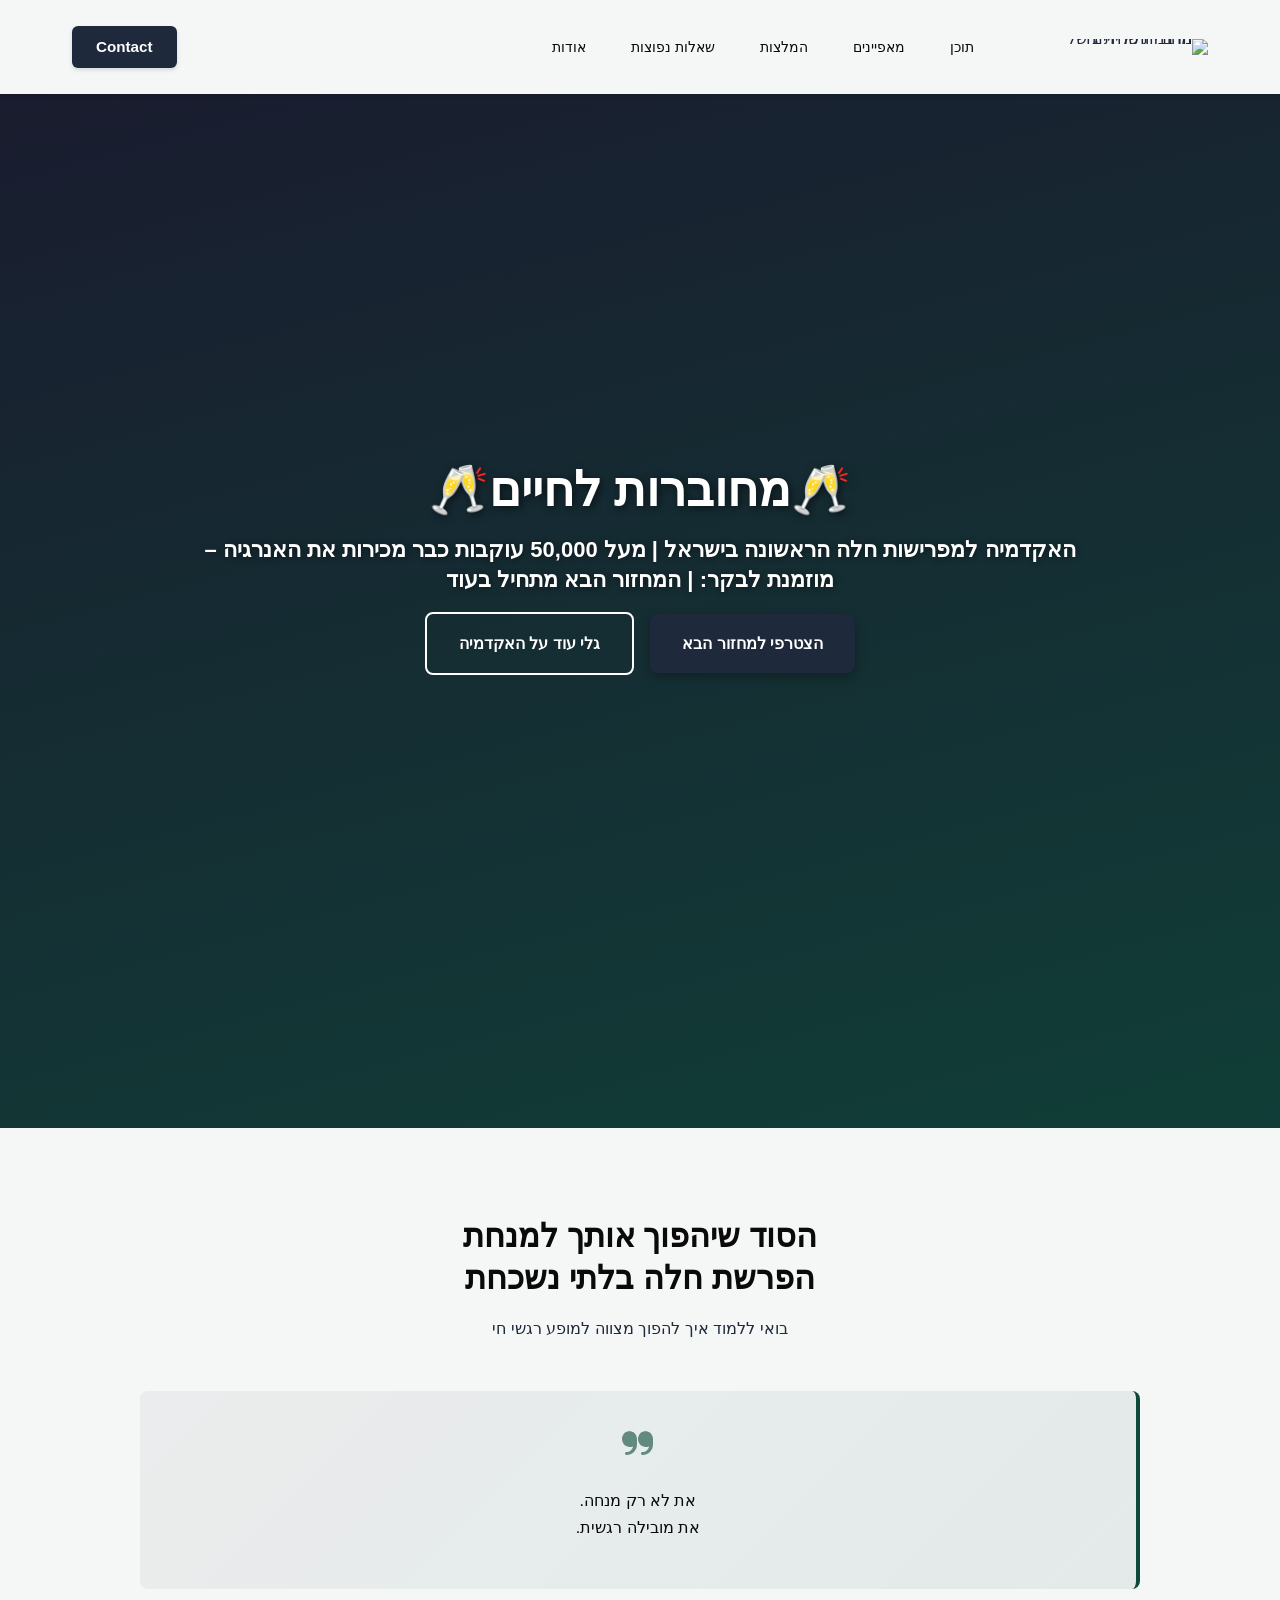
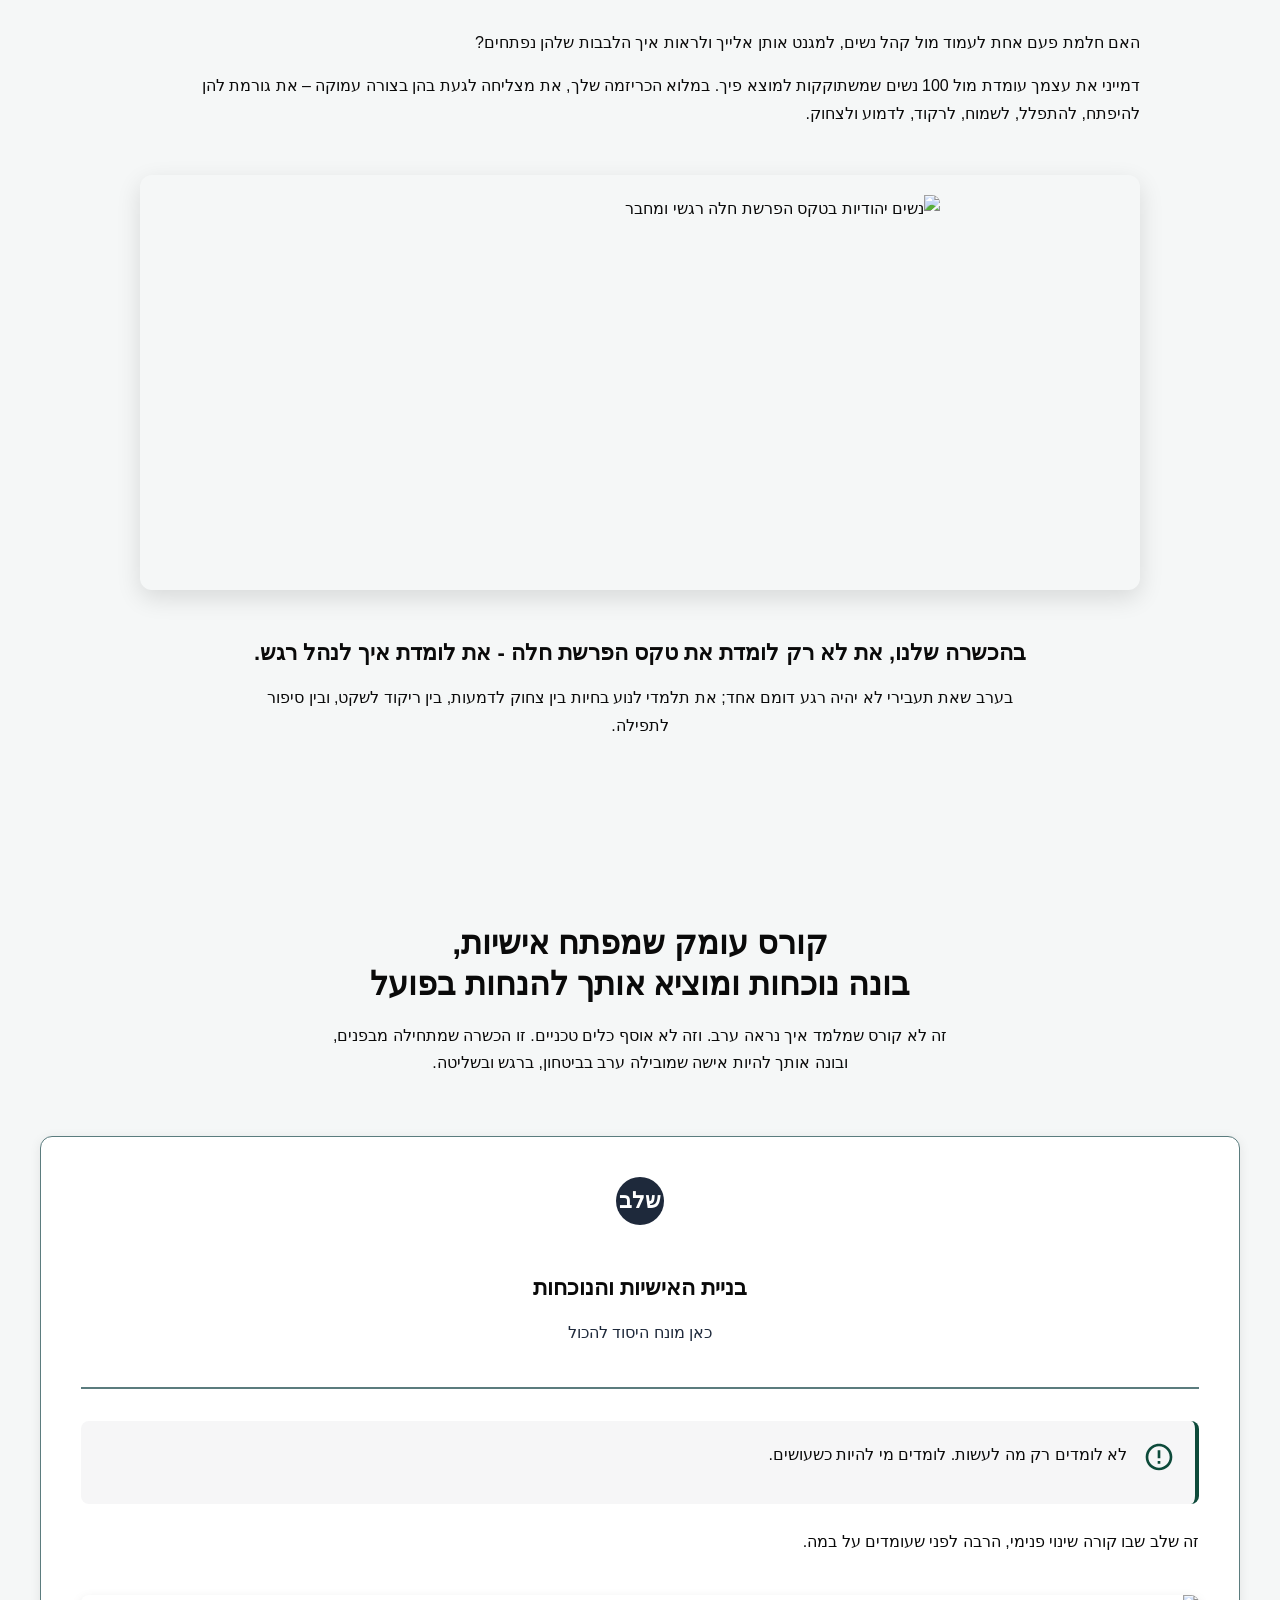
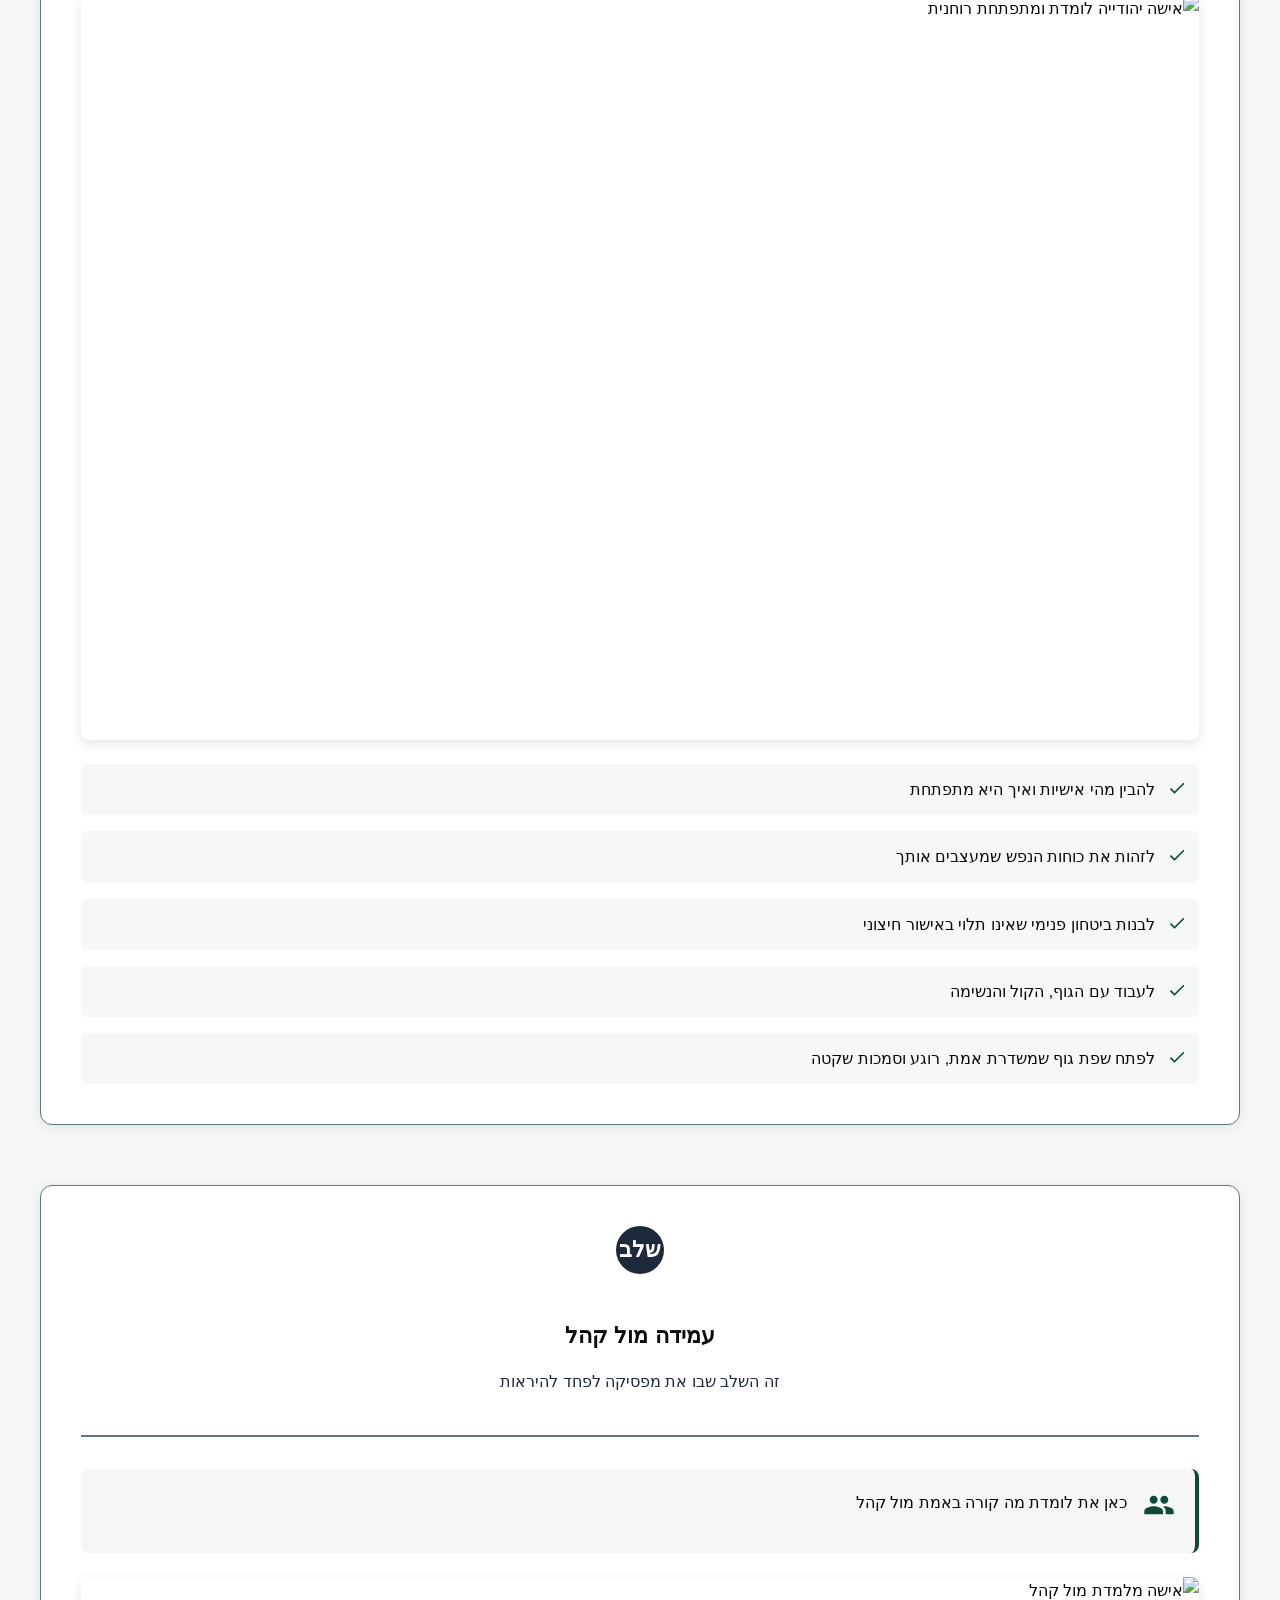
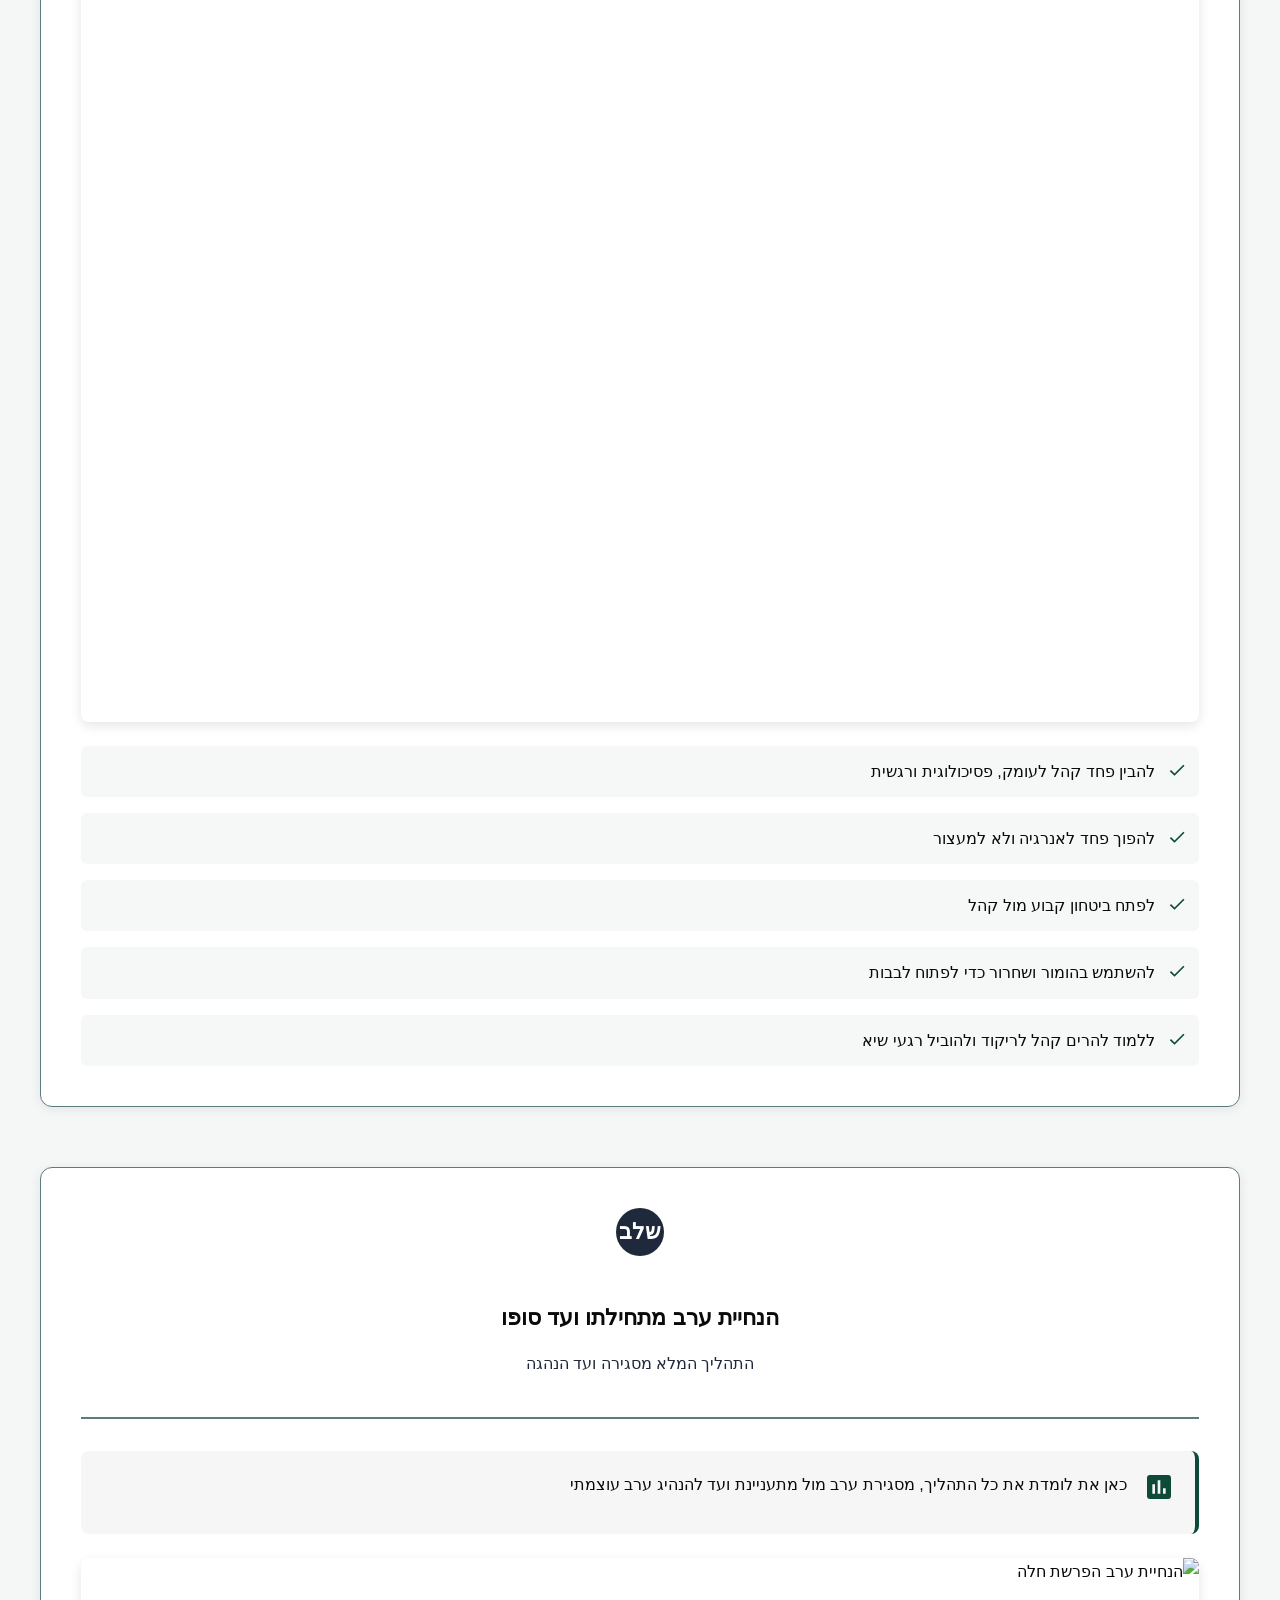
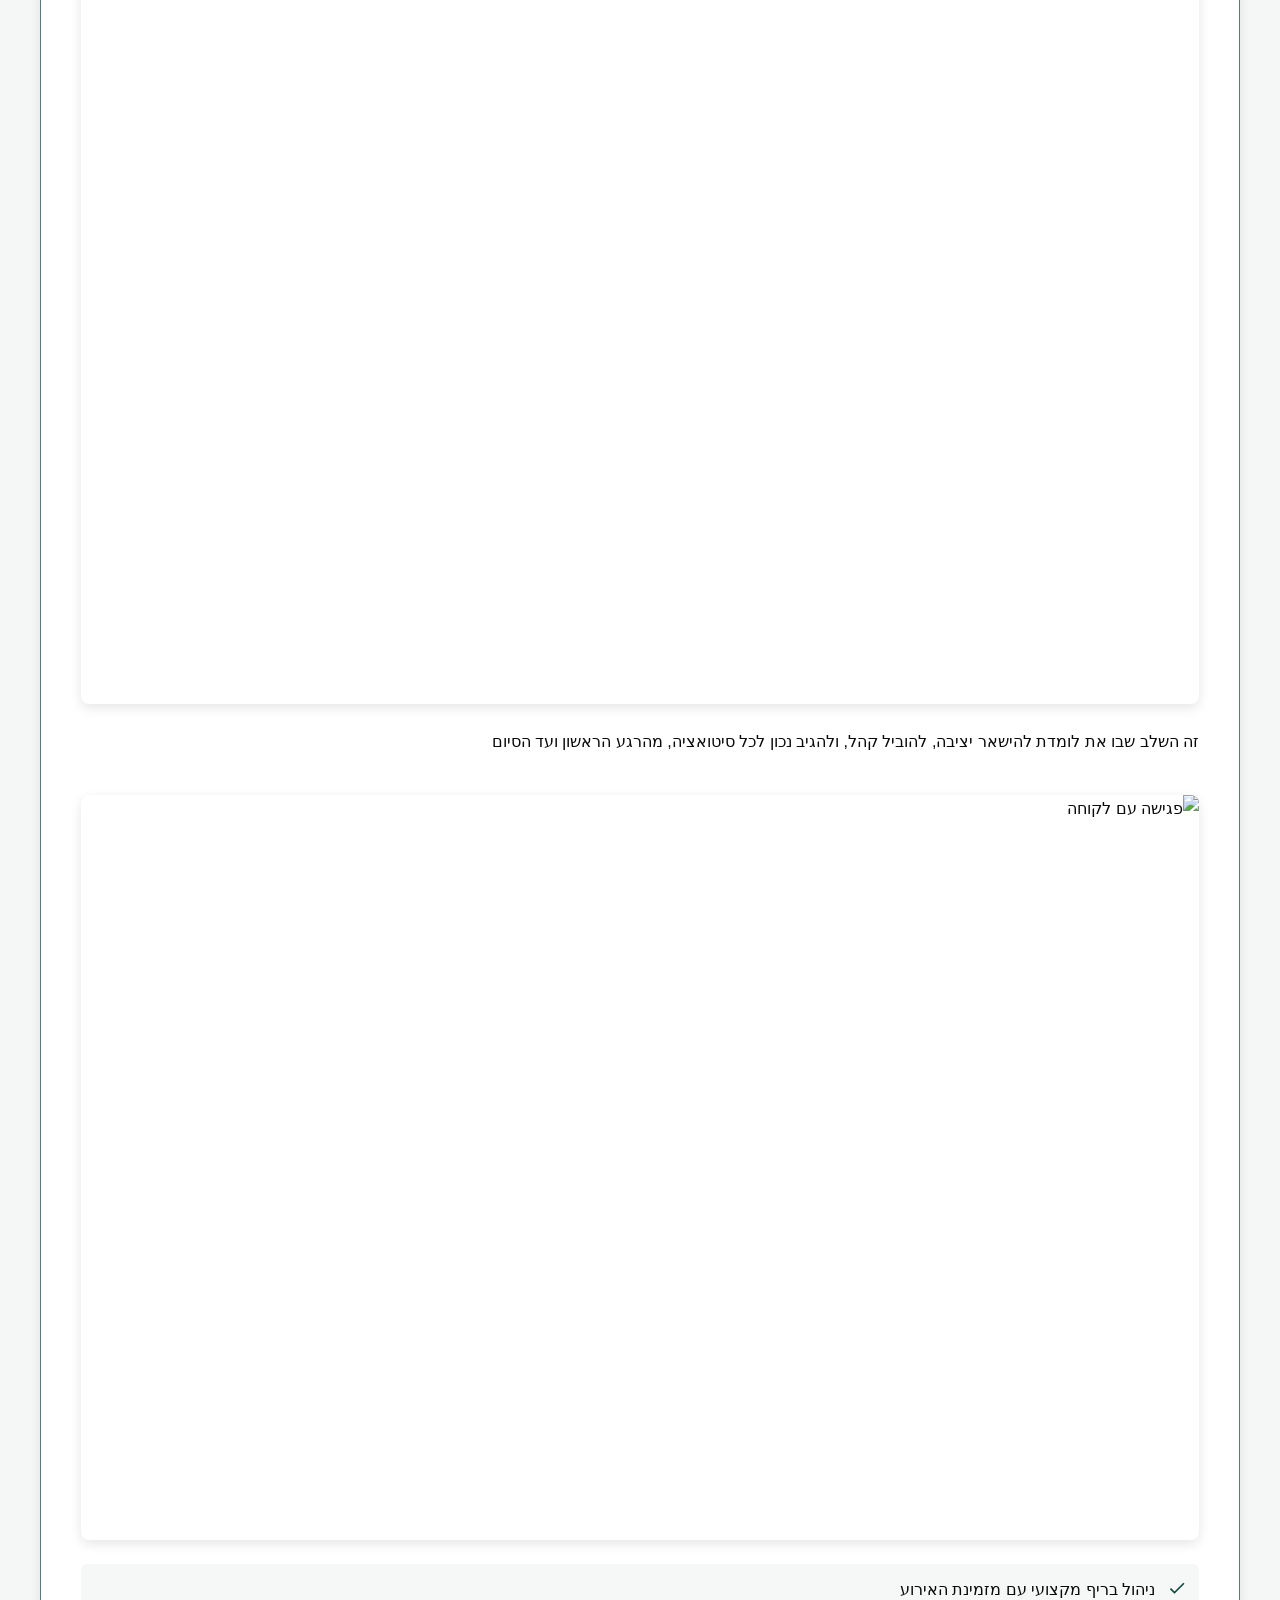
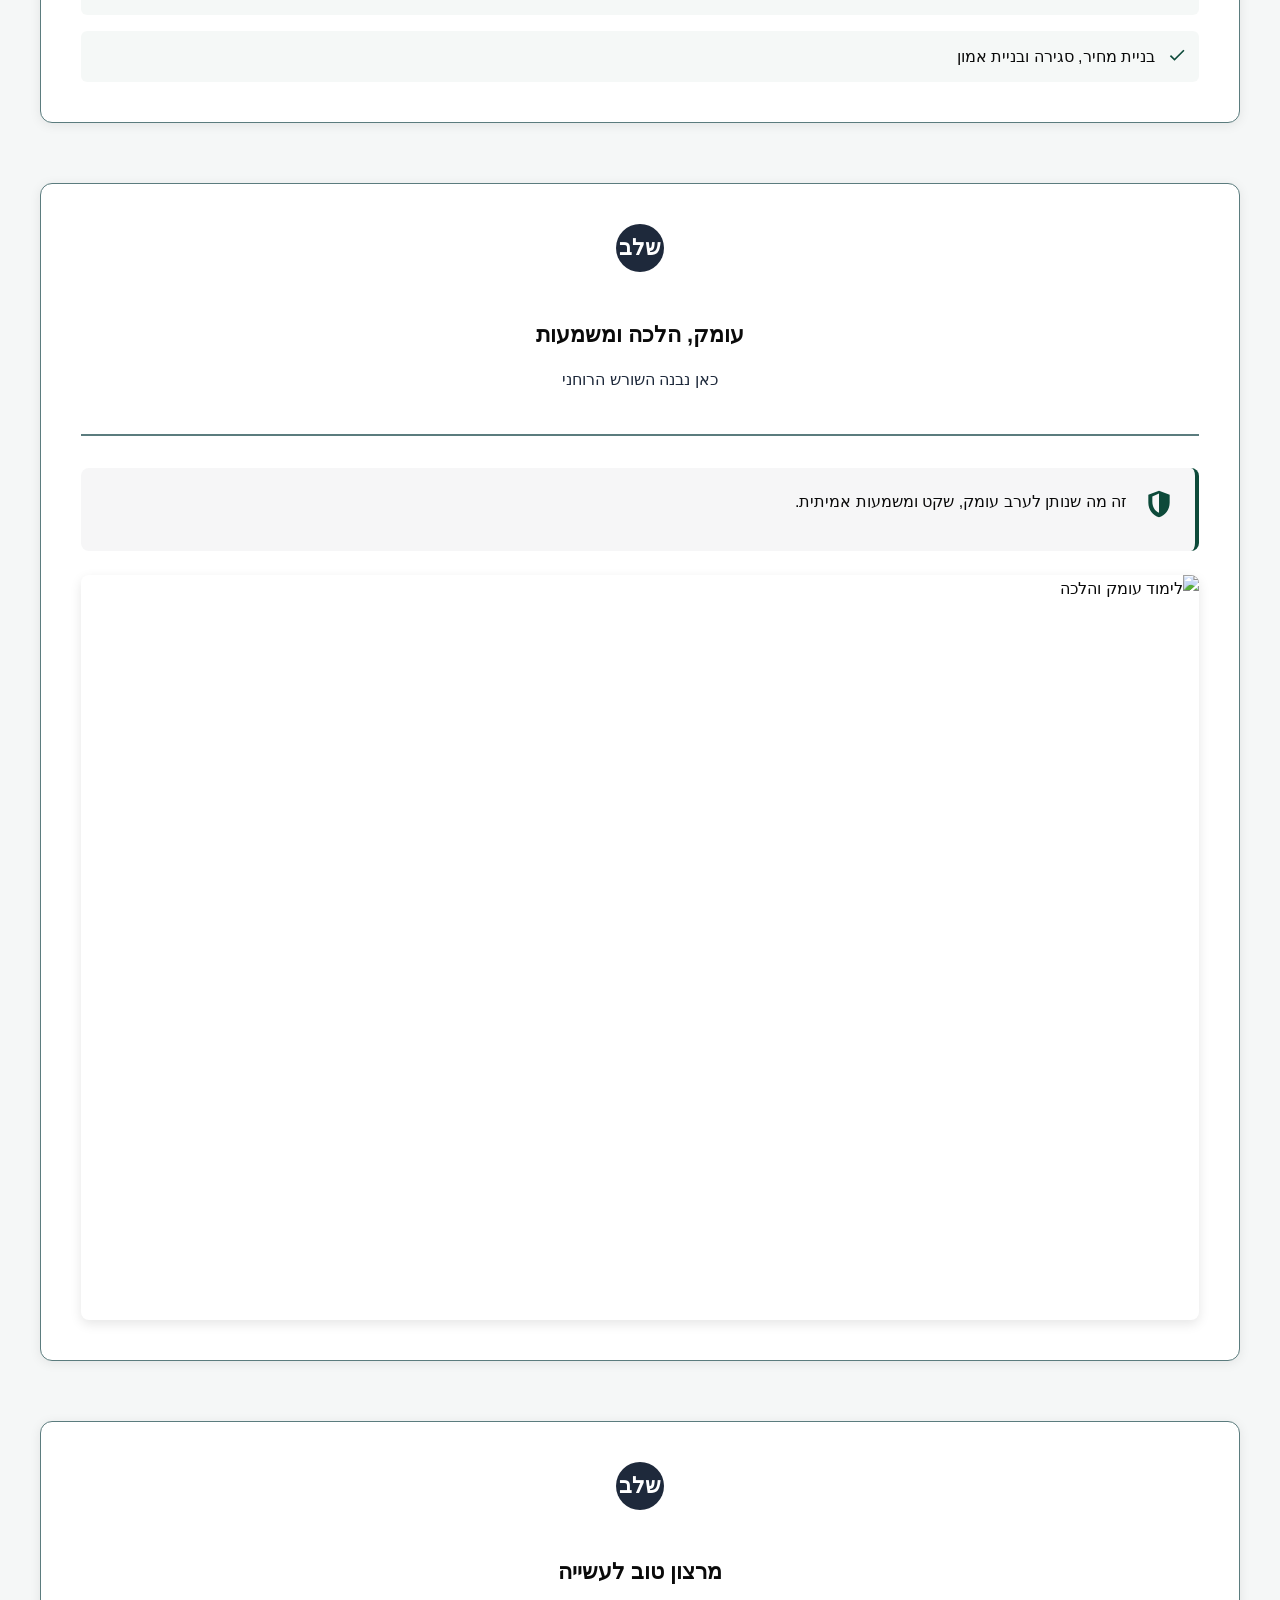
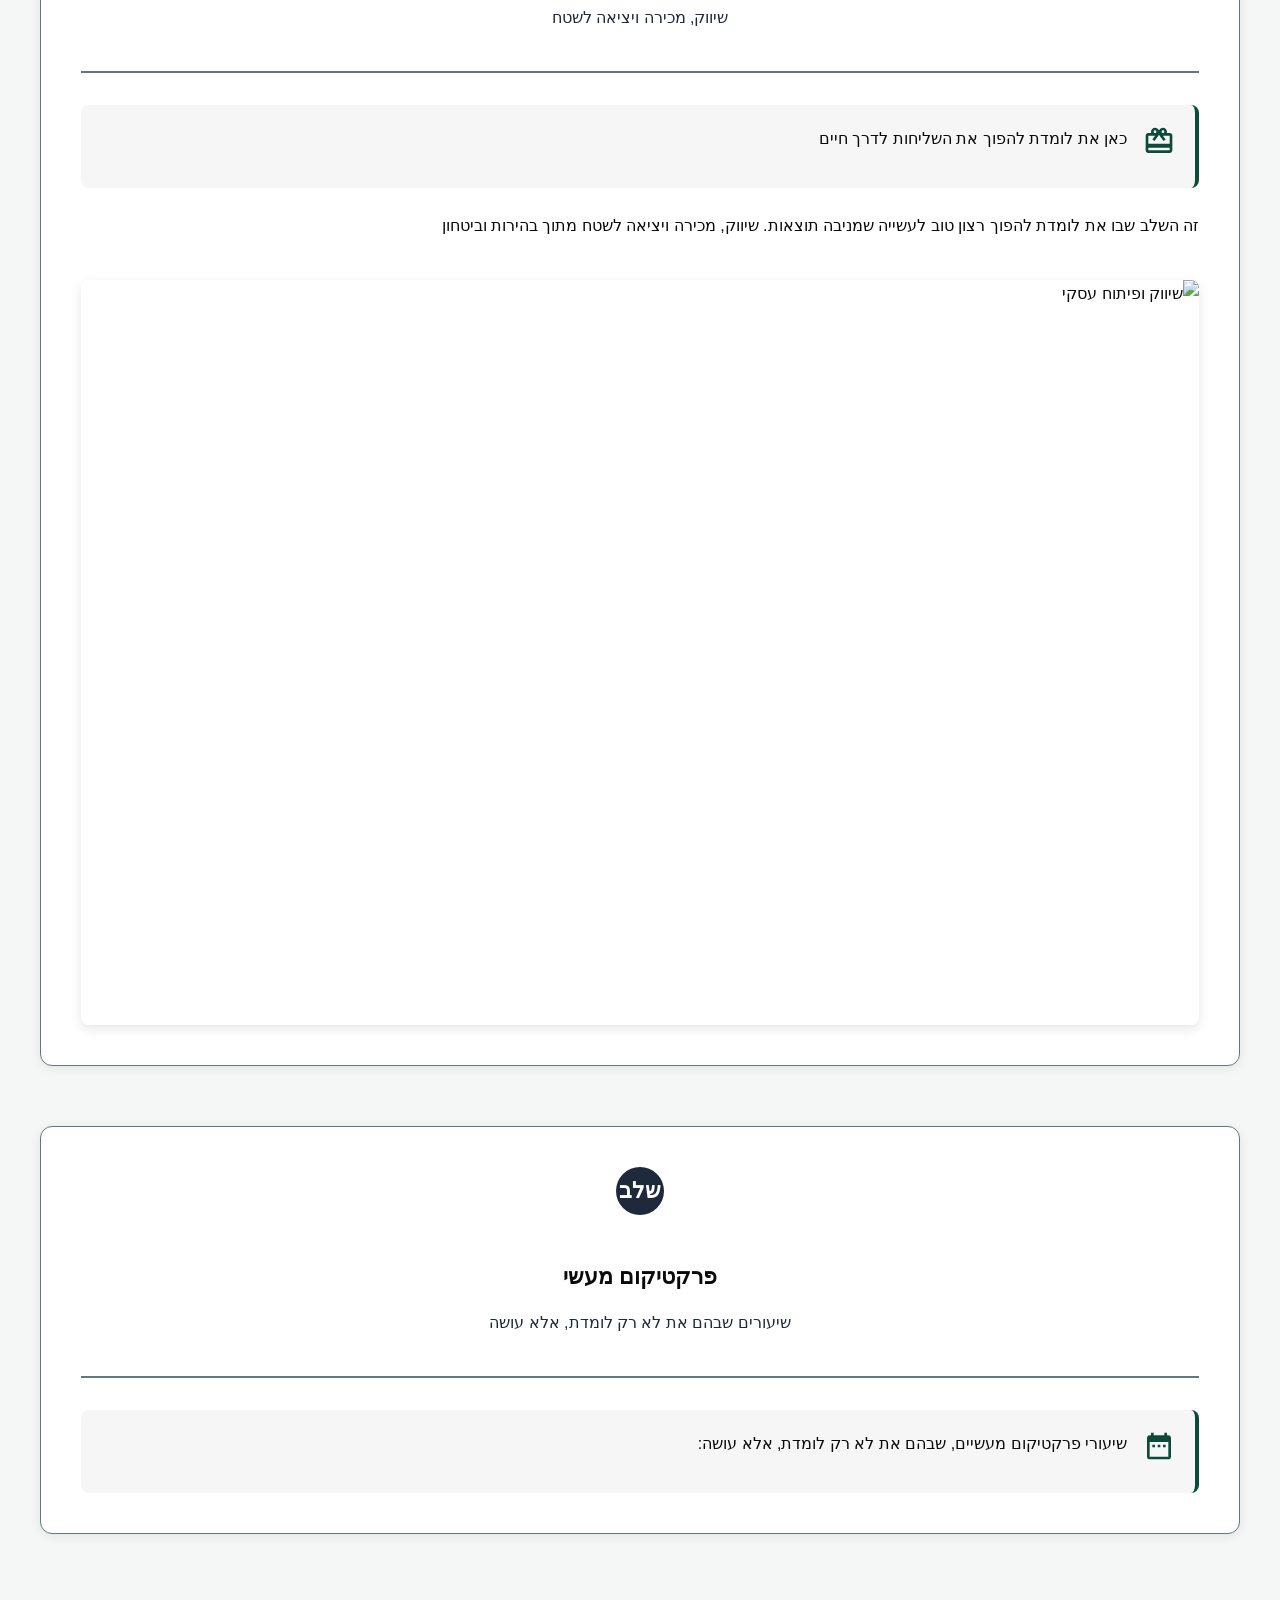
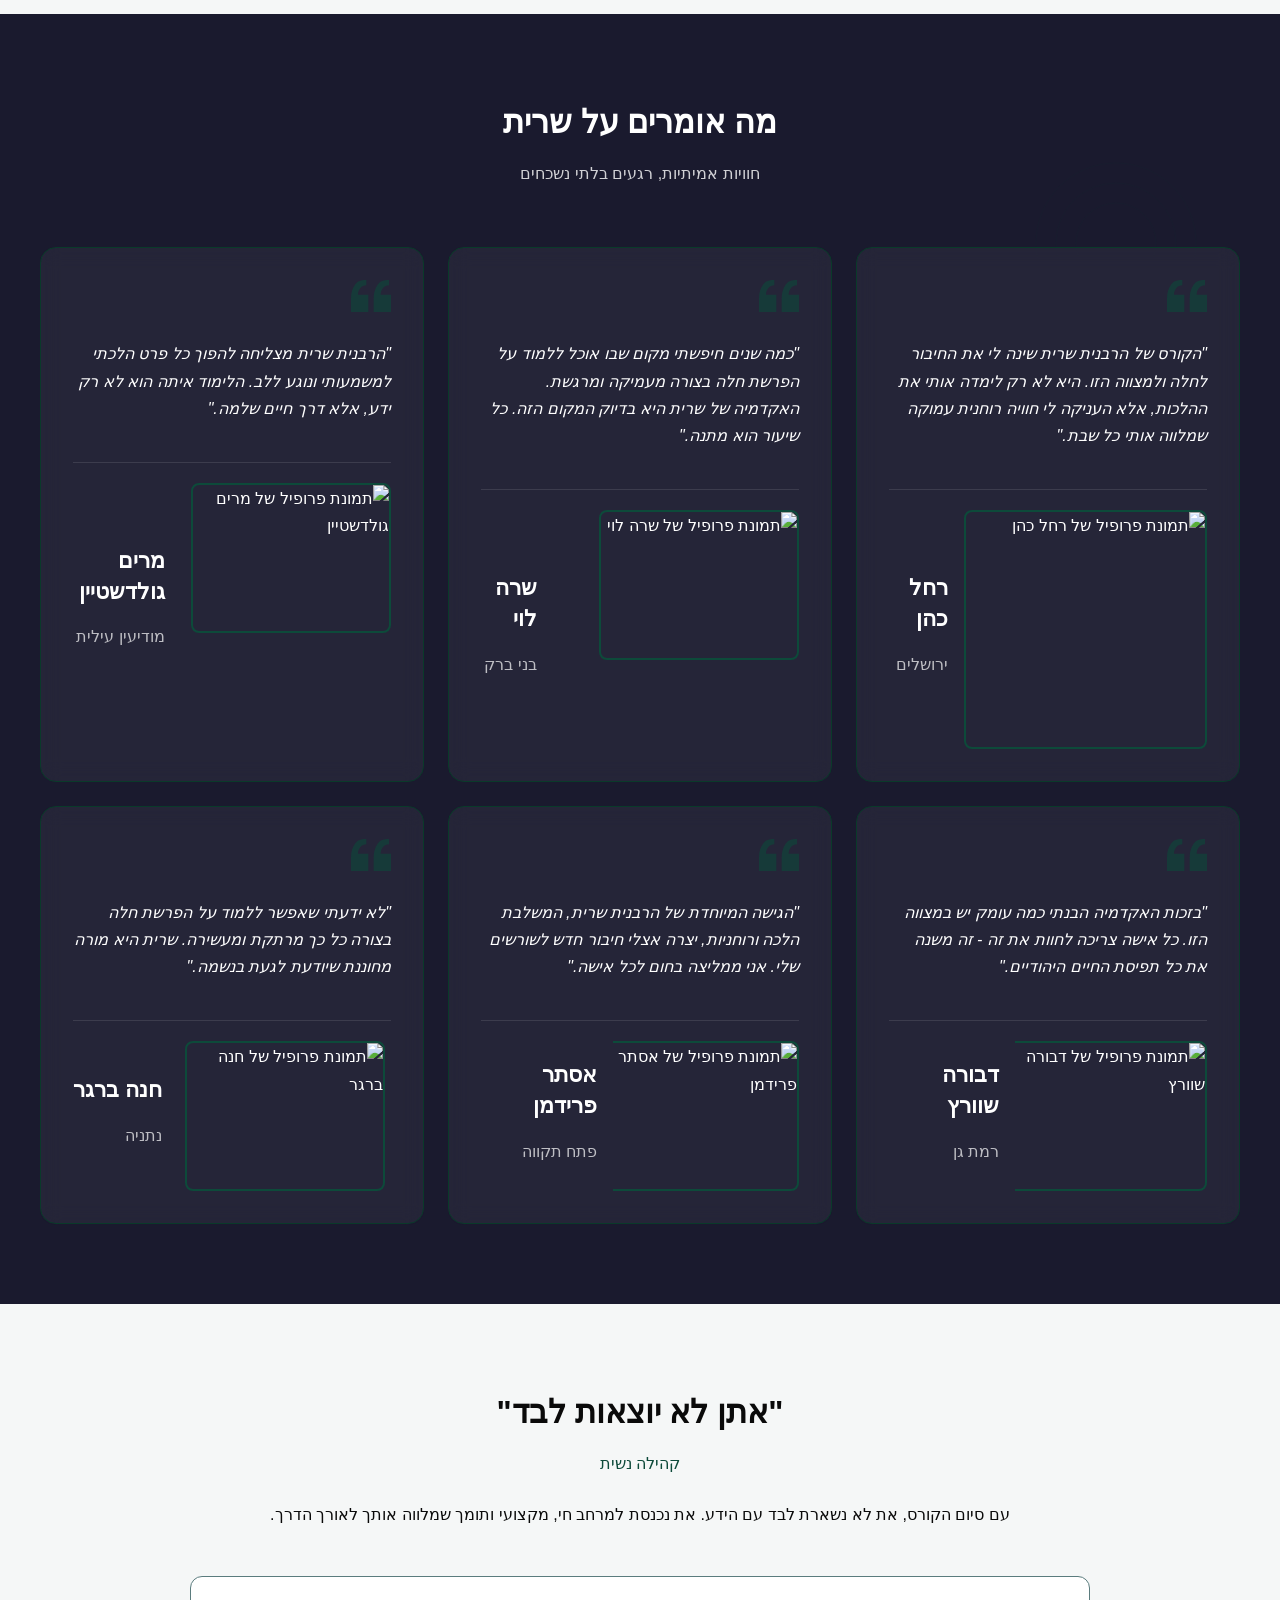
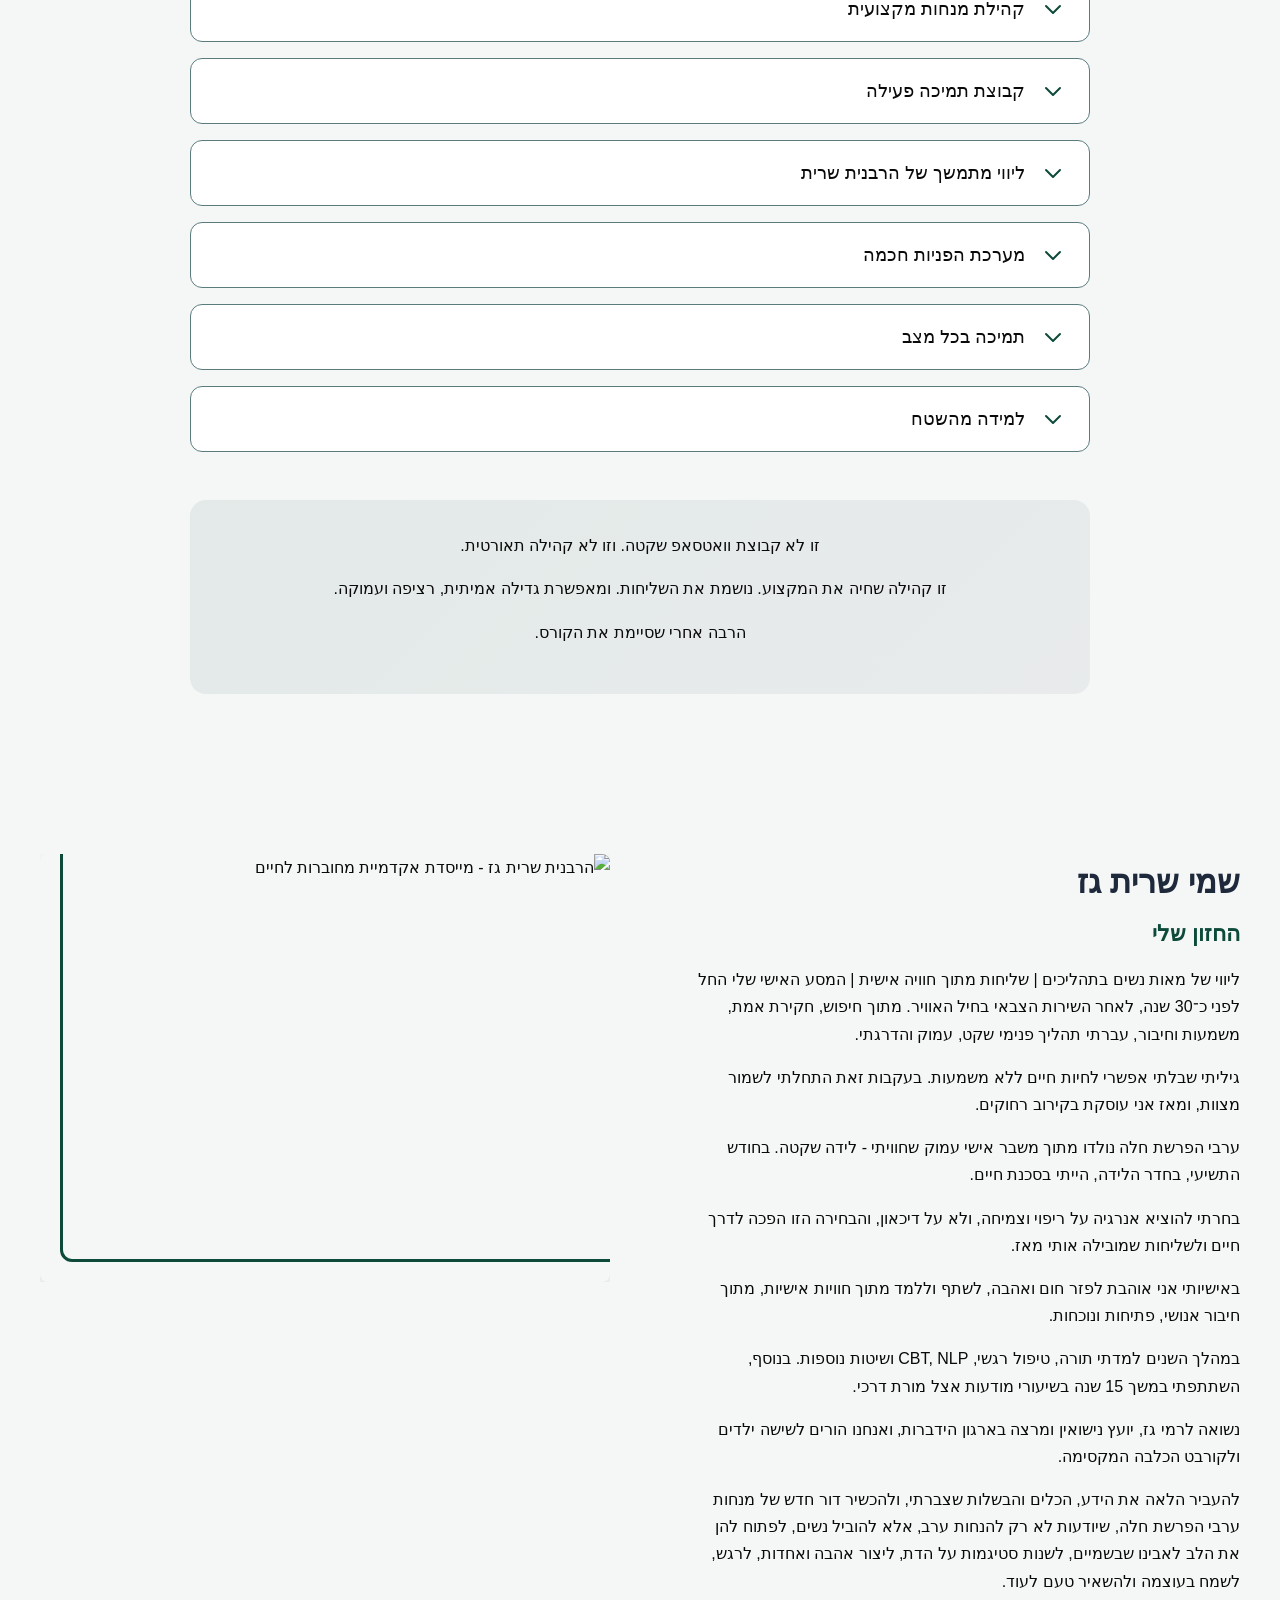
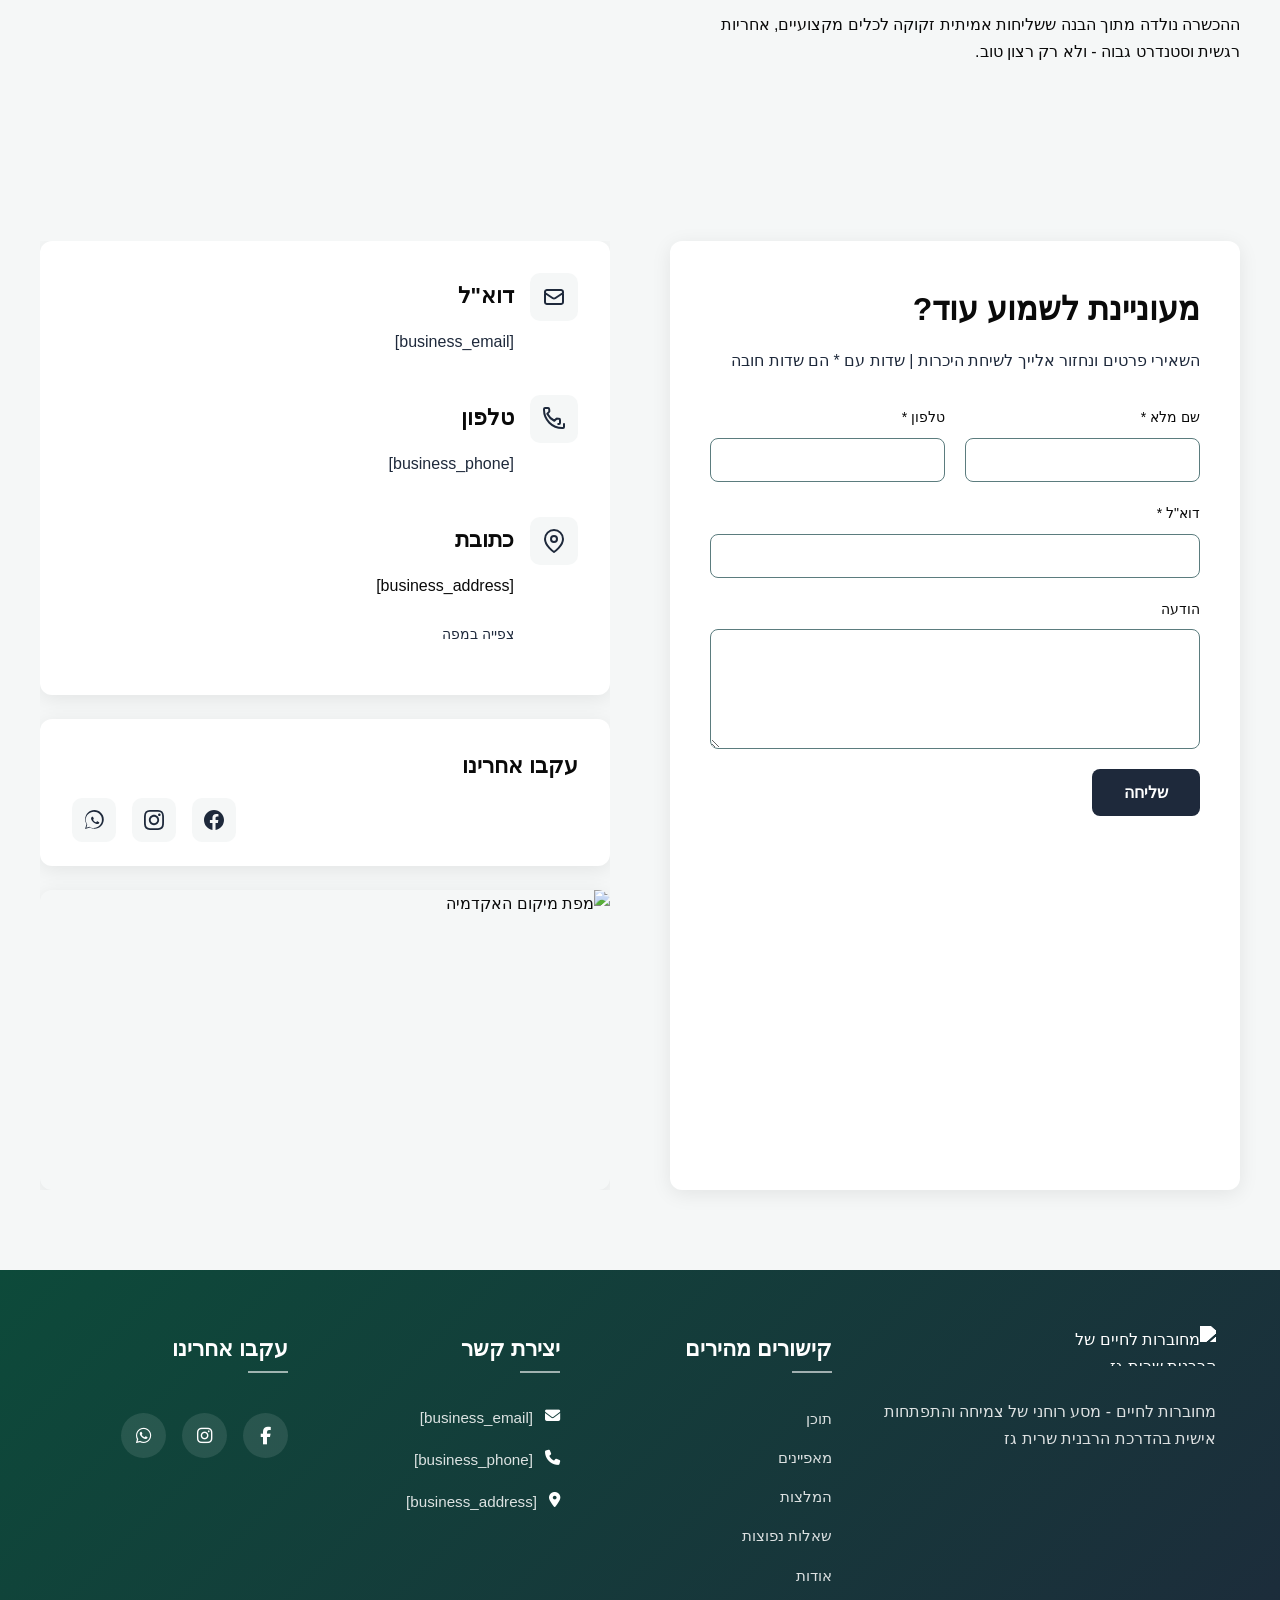
==== commit 402a6831: "Background sync: Progressive GitHub Sync" ====
--- a/public/index.html
+++ b/public/index.html
@@ -1 +1 @@
-<!doctype html><html dir="rtl" lang="he"><head><meta charset="UTF-8"><meta content="width=device-width,initial-scale=1" name="viewport"><meta content="index, follow" name="robots"><title>האקדמיה הראשונה להפרשת חלה בישראל — מחוברות לחיים של הרבנית שרית גז</title><meta content="גלי את המשמעות הרוחנית והעוצמה הנשית של מצוות הפרשת חלה. האקדמיה הראשונה מסוגה בישראל מציעה חיבור אותנטי למסורת היהודית דרך לימוד מעמיק והדרכה מקצועית." name="description"><meta content="הפרשת חלה, מצוות נשים, חינוך דתי לנשים, רוחניות יהודית, הרבנית שרית גז" name="keywords"><link href="/assets/favicon.ico" rel="icon" type="image/x-icon"><link href="/assets/favicon-16x16.png" rel="icon" type="image/png" sizes="16x16"><link href="/assets/favicon-32x32.png" rel="icon" type="image/png" sizes="32x32"><link href="/assets/favicon-48x48.png" rel="icon" type="image/png" sizes="48x48"><link href="/assets/favicon-192x192.png" rel="icon" type="image/png" sizes="192x192"><link href="/assets/favicon-512x512.png" rel="icon" type="image/png" sizes="512x512"><link href="/assets/apple-touch-icon.png" rel="apple-touch-icon"><script>!function(){"use strict";var t="66d292fa-f5eb-47b8-a511-7087f84e6ab9",e="https://qaapi.zappy5.com/api/analytics/track",a=18e5,n=2592e6,o=!0,i=!0,r=!0;var s=function(){var e="zappy_visitor_"+t,a=null;try{if(a=localStorage.getItem(e)){var o=JSON.parse(a),i=Date.now();if(i-o.created<n)return o.lastSeen=i,localStorage.setItem(e,JSON.stringify(o)),o.id}}catch(t){console.warn("Zappy Analytics: LocalStorage not available")}var r="zv_"+Date.now()+"_"+Math.random().toString(36).substr(2,9);try{localStorage.setItem(e,JSON.stringify({id:r,created:Date.now(),lastSeen:Date.now()}))}catch(t){}return r}(),c=function(){var e="zappy_session_"+t,n=null;try{if(n=sessionStorage.getItem(e)){var o=JSON.parse(n),i=Date.now();if(i-o.timestamp<a)return o.timestamp=i,sessionStorage.setItem(e,JSON.stringify(o)),o.id}}catch(t){console.warn("Zappy Analytics: SessionStorage not available")}var r="zs_"+Date.now()+"_"+Math.random().toString(36).substr(2,9);try{sessionStorage.setItem(e,JSON.stringify({id:r,timestamp:Date.now()}))}catch(t){}return r}();function l(a,n){n=n||{};var o={website_id:t,event_type:a,page_path:window.location.pathname,referrer:document.referrer||"direct",visitor_id:s,session_id:c,metadata:n};if(navigator.sendBeacon){var i=new Blob([JSON.stringify(o)],{type:"application/json"});navigator.sendBeacon(e,i)}else fetch(e,{method:"POST",headers:{"Content-Type":"application/json"},body:JSON.stringify(o),keepalive:!0}).catch(function(t){console.warn("Zappy Analytics: Failed to track event",t)})}o&&l("pageview",{title:document.title,url:window.location.href}),i&&document.addEventListener("click",function(t){var e=t.target;if("BUTTON"===e.tagName||e.closest("button")){var a="BUTTON"===e.tagName?e:e.closest("button");l("click",{element:"button",text:a.textContent.trim().substring(0,100),id:a.id||null,class:a.className||null})}else if("A"===e.tagName||e.closest("a")){var n="A"===e.tagName?e:e.closest("a");l("navigation",{element:"link",text:n.textContent.trim().substring(0,100),href:n.href,external:n.hostname!==window.location.hostname})}},!0),r&&document.addEventListener("submit",function(t){var e=t.target;l("form_submit",{form_id:e.id||null,form_name:e.name||null,form_action:e.action||null,form_method:e.method||"GET"})},!0);var d=Date.now();window.addEventListener("beforeunload",function(){l("page_unload",{time_on_page:Math.floor((Date.now()-d)/1e3),page_path:window.location.pathname})}),window.zappyAnalytics={track:l,getVisitorId:function(){return s},getSessionId:function(){return c}}}()</script><meta content="האקדמיה הראשונה להפרשת חלה בישראל — מחוברות לחיים של הרבנית שרית גז" property="og:title"><meta content="גלי את המשמעות הרוחנית והעוצמה הנשית של מצוות הפרשת חלה. האקדמיה הראשונה מסוגה בישראל מציעה חיבור אותנטי למסורת היהודית דרך לימוד מעמיק והדרכה מקצועית." property="og:description"><meta content="website" property="og:type"><meta content="he_IL" property="og:locale"><meta content="summary_large_image" name="twitter:card"><meta content="האקדמיה הראשונה להפרשת חלה בישראל — מחוברות לחיים של הרבנית שרית גז" name="twitter:title"><meta content="גלי את המשמעות הרוחנית והעוצמה הנשית של מצוות הפרשת חלה. האקדמיה הראשונה מסוגה בישראל מציעה חיבור אותנטי למסורת היהודית דרך לימוד מעמיק והדרכה מקצועית." name="twitter:description"><link href="https://cdnjs.cloudflare.com/ajax/libs/font-awesome/6.4.0/css/all.min.css" rel="stylesheet"><link href="/assets/favicon.ico" rel="icon" type="image/x-icon"><link href="/assets/favicon-16x16.png" rel="icon" type="image/png" sizes="16x16"><link href="/assets/favicon-32x32.png" rel="icon" type="image/png" sizes="32x32"><link href="/assets/favicon-48x48.png" rel="icon" type="image/png" sizes="48x48"><link href="/assets/favicon-192x192.png" rel="icon" type="image/png" sizes="192x192"><link href="/assets/favicon-512x512.png" rel="icon" type="image/png" sizes="512x512"><link href="/assets/apple-touch-icon.png" rel="apple-touch-icon"><link href="https://cdn.jsdelivr.net/npm/vanilla-cookieconsent@3/dist/cookieconsent.css" rel="stylesheet"><script src="https://cdn.jsdelivr.net/npm/vanilla-cookieconsent@3/dist/cookieconsent.umd.js"></script><script src="https://cdn.jsdelivr.net/gh/mickidum/acc_toolbar/acctoolbar/acctoolbar.min.js"></script><link href="/styles.css" rel="stylesheet"><style id="zappy-dropdown-submenu-styles">#navMenu li:has(.sub-menu),.nav-menu li:has(.sub-menu),.navbar li:has(.sub-menu),nav li:has(.sub-menu){position:relative}#navMenu .sub-menu,.nav-menu .sub-menu,.navbar .sub-menu,nav .sub-menu{display:block!important;position:absolute!important;top:100%;left:0;min-width:220px;background:#fff;border-radius:8px;box-shadow:0 8px 25px rgba(0,0,0,.15);padding:8px 0;opacity:0;visibility:hidden;transform:translateY(10px);transition:all .3s ease;z-index:1000;list-style:none;pointer-events:none}#navMenu li:hover>.sub-menu,.nav-menu li:hover>.sub-menu,.navbar li:hover>.sub-menu,nav li:hover>.sub-menu{opacity:1!important;visibility:visible!important;transform:translateY(0)!important;pointer-events:auto!important}.sub-menu li{list-style:none;margin:0;padding:0}.sub-menu a{display:block!important;padding:10px 16px!important;color:var(--text-dark,#333)!important;font-weight:500;text-decoration:none;white-space:nowrap;transition:background-color .2s}.sub-menu a:hover{background-color:#f5f5f5}[dir=rtl] .nav-menu .sub-menu,[dir=rtl] .navbar .sub-menu,[dir=rtl] nav .sub-menu,html[lang=ar] .nav-menu .sub-menu,html[lang=ar] .navbar .sub-menu,html[lang=ar] nav .sub-menu,html[lang=he] .nav-menu .sub-menu,html[lang=he] .navbar .sub-menu,html[lang=he] nav .sub-menu{left:auto!important;right:0!important}.sub-menu:empty,.sub-menu:not(:has(li)),.sub-menu:not(:has(li:not(.zappy-hidden-menu-item))){display:none!important;opacity:0!important;visibility:hidden!important;pointer-events:none!important}li:has(.menu-group-title):hover>.sub-menu{opacity:1!important;visibility:visible!important;transform:translateY(0)!important;pointer-events:auto!important}#navMenu>li>.menu-group-title,.nav-menu>li>.menu-group-title{display:inline-block;padding:.5rem 1rem;cursor:default;user-select:none}@media (max-width:768px){#navMenu .sub-menu,.nav-menu .sub-menu,.navbar .sub-menu,nav .sub-menu{position:static!important;transform:none!important;box-shadow:none!important;background:0 0!important;max-height:0;overflow:hidden;opacity:0;visibility:hidden;transition:max-height .3s ease,opacity .3s ease;padding:0!important;border-radius:0!important}.sub-menu.mobile-expanded{max-height:500px!important;opacity:1!important;visibility:visible!important;padding:8px 0 8px 16px!important}[dir=rtl] .sub-menu.mobile-expanded,html[lang=he] .sub-menu.mobile-expanded{padding:8px 16px 8px 0!important}#navMenu li:hover>.sub-menu,.nav-menu li:hover>.sub-menu,.navbar li:hover>.sub-menu,nav li:hover>.sub-menu{opacity:0;visibility:hidden;pointer-events:none}#navMenu li>.sub-menu.mobile-expanded,.nav-menu li>.sub-menu.mobile-expanded,.navbar li>.sub-menu.mobile-expanded,nav li>.sub-menu.mobile-expanded{opacity:1!important;visibility:visible!important;pointer-events:auto!important}#navMenu li:has(.sub-menu),.nav-menu li:has(.sub-menu),.navbar li:has(.sub-menu),nav li:has(.sub-menu){display:flex!important;flex-wrap:wrap!important;align-items:center!important;position:relative!important;min-height:44px!important}#navMenu li:has(.sub-menu)>a,.nav-menu li:has(.sub-menu)>a,.navbar li:has(.sub-menu)>a,nav li:has(.sub-menu)>a{flex:1!important;min-width:0!important}#navMenu li:has(.sub-menu)>.menu-group-title,.nav-menu li:has(.sub-menu)>.menu-group-title,.navbar li:has(.sub-menu)>.menu-group-title,nav li:has(.sub-menu)>.menu-group-title{flex:1!important;min-width:0!important;padding:0!important;line-height:inherit!important}#navMenu li:has(.sub-menu)>.sub-menu,.nav-menu li:has(.sub-menu)>.sub-menu,.navbar li:has(.sub-menu)>.sub-menu,nav li:has(.sub-menu)>.sub-menu{flex-basis:100%!important;width:100%!important}#navMenu li:has(.sub-menu)>a [class*=arrow],#navMenu li:has(.sub-menu)>a [class*=chevron],.nav-menu li:has(.sub-menu)>a .fa-angle-down,.nav-menu li:has(.sub-menu)>a .fa-chevron-down,.nav-menu li:has(.sub-menu)>a [class*=arrow],.nav-menu li:has(.sub-menu)>a [class*=chevron],nav li:has(.sub-menu)>a [class*=arrow],nav li:has(.sub-menu)>a [class*=chevron]{display:none!important;visibility:hidden!important}.mobile-submenu-toggle{display:flex!important;align-items:center!important;justify-content:center!important;width:44px!important;height:auto!important;background:0 0!important;border:none!important;cursor:pointer!important;color:var(--text-dark)!important;position:static!important;flex-shrink:0!important;align-self:stretch!important;z-index:2!important;padding:0!important;margin:0!important}.mobile-submenu-toggle::after{content:''!important;width:0!important;height:0!important;border-left:6px solid transparent!important;border-right:6px solid transparent!important;border-top:7px solid currentColor!important;transition:transform .3s ease!important}.mobile-submenu-toggle.expanded::after{transform:rotate(180deg)!important}.sub-menu a{padding:10px 0!important;display:block!important;color:var(--text-dark)!important}.navbar .sub-menu li a,.zappy-products-dropdown .sub-menu a,nav.navbar .sub-menu li a{color:var(--text-dark)!important}}@media (min-width:769px){.mobile-submenu-toggle{display:none!important}}</style><style id="mobile-lang-menu-deployed-css">@media (max-width:768px){.lang-switcher,.nav-container .lang-switcher,.nav-cta-container .lang-switcher,.nav-ecommerce-icons .lang-switcher,.nav-icons-left .lang-switcher,.navbar .lang-switcher,.navbar .nav-cta-container .lang-switcher{display:none!important}.mobile-lang-menu{width:100%;border-top:1px solid rgba(128,128,128,.2);padding:8px 0 0 0;margin-top:8px}.mobile-lang-toggle{display:flex!important;align-items:center;justify-content:space-between;width:100%;padding:12px 16px;background:0 0;border:none;cursor:pointer;font-size:15px;color:inherit;font-family:inherit}.mobile-lang-toggle::after{content:'';display:inline-block;width:8px;height:8px;border-right:2px solid currentColor;border-bottom:2px solid currentColor;transform:rotate(45deg);transition:transform .3s ease;margin-left:8px}.mobile-lang-toggle.expanded::after{transform:rotate(-135deg)}.mobile-lang-options{max-height:0;overflow:hidden;transition:max-height .3s ease}.mobile-lang-options.expanded{max-height:300px}.mobile-lang-option{display:flex!important;align-items:center;gap:10px;padding:10px 24px;text-decoration:none;color:inherit;font-size:14px;font-family:inherit}.mobile-lang-option:hover{background:rgba(128,128,128,.1)}.mobile-lang-option.active{font-weight:600;opacity:.7;pointer-events:none}.mobile-lang-option img{width:20px;height:20px;border-radius:50%}}@media (min-width:769px){.mobile-lang-menu{display:none!important}}</style><style id="zappy-widget-visibility">#mic-access-tool-box,#mic-access-tool-general-button,#mic-init-access-tool #mic-access-tool-box,#mic-init-access-tool #mic-access-tool-general-button,#mic-init-access-tool .mic-access-tool-general-button,._access-icon,._access-menu,.mic-access-tool-box,.mic-access-tool-general-button,div[id*=mic-access-tool-box]{display:none!important;visibility:hidden!important;opacity:0!important;pointer-events:none!important}</style></head><body><nav class="navbar" dir="rtl"><button class="mobile-toggle" aria-label="תפריט" id="mobileToggle"><svg fill="none" viewBox="0 0 24 24" class="hamburger-icon" height="24" width="24"><path d="M3 12h18M3 6h18M3 18h18" stroke="currentColor" stroke-width="2" stroke-linecap="round"></path></svg><svg fill="none" viewBox="0 0 24 24" class="close-icon" height="24" width="24" style="display:none"><path d="M18 6L6 18M6 6l12 12" stroke="currentColor" stroke-width="2" stroke-linecap="round"></path></svg></button><button class="phone-header-btn" aria-label="התקשר"><svg fill="currentColor" viewBox="0 0 24 24" width="20" height="20"><path d="M22 16.92v3a2 2 0 0 1-2.18 2 19.79 19.79 0 0 1-8.63-3.07 19.5 19.5 0 0 1-6-6 19.79 19.79 0 0 1-3.07-8.67A2 2 0 0 1 4.11 2h3a2 2 0 0 1 2 1.72 12.84 12.84 0 0 0 .7 2.81 2 2 0 0 1-.45 2.11L8.09 9.91a16 16 0 0 0 6 6l1.27-1.27a2 2 0 0 1 2.11-.45 12.84 12.84 0 0 0 2.81.7A2 2 0 0 1 22 16.92z"></path></svg></button><div class="nav-container"><div class="nav-right-group"><div class="nav-brand"><a href="/" aria-label="Home" class="logo-link"><img alt="מחוברות לחיים של הרבנית שרית גז" class="logo" src="/assets/logo-1773312511036-ez32ql.webp?v=1773312512132-c377g3"></a></div><ul class="nav-menu" id="navMenu"><li><a href="#content">תוכן</a></li><li><a href="#features">מאפיינים</a></li><li><a href="#testimonials">המלצות</a></li><li><a href="#faq">שאלות נפוצות</a></li><li><a href="#about">אודות</a></li></ul></div><div class="nav-cta-container"><a href="#contact" class="nav-cta-btn">Contact</a></div></div></nav><script>window.addEventListener("load",function(){const e=document.querySelector(".navbar, nav, header");if(!e)return void console.log("[Navbar] Navbar element not found");let t=document.getElementById("mobileToggle")||document.querySelector(".mobile-toggle")||document.querySelector(".hamburger")||document.querySelector(".hamburger-menu")||document.querySelector(".menu-toggle")||document.querySelector(".burger-menu")||document.querySelector('[aria-label="Menu"]')||document.querySelector('[aria-label="תפריט"]');const o=document.querySelector(".phone-header-btn"),n=window.getComputedStyle(e);let r=n.backgroundColor;if(console.log("[Navbar] Initial navbar background:",r),"transparent"===r||"rgba(0, 0, 0, 0)"===r||r.startsWith("rgba")&&r.includes(", 0)")){const e=n.backgroundImage;if(e&&"none"!==e)console.log("[Navbar] Navbar has background image/gradient, using dark text"),r="rgb(240, 240, 240)";else{const e=window.getComputedStyle(document.body).backgroundColor;console.log("[Navbar] Navbar transparent, using body background:",e),r=e}}const i=r.match(/\d+/g);if(i&&i.length>=3){const e=(.299*parseInt(i[0])+.587*parseInt(i[1])+.114*parseInt(i[2]))/255;console.log("[Navbar] Mobile button colors preserved from Claude CSS (luminance:",e.toFixed(2)+")");const n=document.createElement("style");n.id="zappy-mobile-nav-fix";document.documentElement.lang;document.documentElement.dir,n.textContent='\n        /* Hide mobile buttons on desktop, show only on mobile */\n        @media (min-width: 769px) {\n          .mobile-toggle,\n          .phone-header-btn {\n            display: none !important;\n          }\n        }\n        \n        /* Show and position mobile buttons correctly on mobile */\n        @media (max-width: 768px) {\n          .mobile-toggle,\n          .phone-header-btn {\n            position: absolute !important;\n            top: 50% !important;\n            transform: translateY(-50%) !important;\n            z-index: 1001 !important;\n            display: flex !important;\n            align-items: center !important;\n            justify-content: center !important;\n            width: 36px !important;\n            height: 36px !important;\n            border-radius: 50% !important;\n            border: none !important;\n            cursor: pointer !important;\n            padding: 6px !important;\n            background: none !important;\n            color: var(--nav-text, var(--text-dark)) !important;\n          }\n          \n          /* LTR positioning (default): hamburger LEFT, phone RIGHT */\n          html:not([dir="rtl"]):not([lang="he"]):not([lang="ar"]) .mobile-toggle,\n          html[dir="ltr"] .mobile-toggle {\n            left: 12px !important;\n            right: auto !important;\n          }\n          html:not([dir="rtl"]):not([lang="he"]):not([lang="ar"]) .phone-header-btn,\n          html[dir="ltr"] .phone-header-btn {\n            right: 12px !important;\n            left: auto !important;\n          }\n          \n          /* RTL positioning: hamburger RIGHT, phone LEFT */\n          html[dir="rtl"] .mobile-toggle,\n          html[lang="he"] .mobile-toggle,\n          html[lang="ar"] .mobile-toggle {\n            right: 12px !important;\n            left: auto !important;\n          }\n          html[dir="rtl"] .phone-header-btn,\n          html[lang="he"] .phone-header-btn,\n          html[lang="ar"] .phone-header-btn {\n            left: 12px !important;\n            right: auto !important;\n          }\n          \n          /* CRITICAL: Ensure nav-container has min-height on mobile */\n          /* All children are positioned absolutely/fixed on mobile, so height:auto collapses to 0 */\n          .nav-container {\n            min-height: 70px !important;\n            position: relative !important;\n          }\n          \n          /* Ensure SVG icons are properly sized and inherit color */\n          .mobile-toggle svg,\n          .phone-header-btn svg {\n            width: 24px !important;\n            height: 24px !important;\n            /* Don\'t force display - let JavaScript control hamburger/close toggle */\n          }\n          \n          /* Reset nav-cta-container on mobile - remove desktop box-shadow/padding */\n          /* that creates a visible ghost box when CTA button is hidden */\n          .nav-cta-container {\n            box-shadow: none !important;\n            padding: 0 !important;\n          }\n          \n          /* Hide nav-cta-container entirely on mobile when there\'s no lang-switcher */\n          /* (only the CTA button is inside, and it\'s hidden on mobile) */\n          .nav-cta-container:not(:has(.lang-switcher)) {\n            display: none !important;\n          }\n          \n          /* CRITICAL: Prevent hero image fade gradient from bleeding over headline text */\n          /* The .image-fade-gradient has bottom: -30px (extends below parent) */\n          /* On mobile stacked layout, this overlaps the h1 text below the image */\n          .hero-image-column {\n            overflow: hidden !important;\n          }\n          .image-fade-gradient {\n            bottom: 0 !important;\n          }\n          \n          /* Hide desktop language switcher on mobile - hamburger menu handles it */\n          /* High specificity to override stored CSS */\n          .lang-switcher,\n          .nav-cta-container .lang-switcher,\n          .nav-container .lang-switcher,\n          .navbar .lang-switcher,\n          .navbar .nav-cta-container .lang-switcher {\n            display: none !important;\n          }\n        }\n      ';const r=document.getElementById("zappy-mobile-nav-fix");r&&r.remove(),document.head.appendChild(n),console.log("[Navbar] Critical CSS injected for mobile nav positioning");const l=window.innerWidth<=768;if(t){const e=t.querySelector(".hamburger-icon"),o=t.querySelector(".close-icon");e&&(e.style.setProperty("width","24px","important"),e.style.setProperty("height","24px","important"),e.style.setProperty("display","block","important")),o&&(o.style.setProperty("width","24px","important"),o.style.setProperty("height","24px","important"),o.style.setProperty("display","none","important")),l?(t.style.setProperty("position","absolute","important"),t.style.setProperty("top","50%","important"),t.style.setProperty("transform","translateY(-50%)","important"),t.style.setProperty("z-index","1001","important"),t.style.removeProperty("left"),t.style.removeProperty("right"),console.log("[Navbar] Mobile toggle positioning applied (mobile viewport)")):(t.style.removeProperty("position"),t.style.removeProperty("top"),t.style.removeProperty("transform"),t.style.removeProperty("z-index"),t.style.removeProperty("left"),t.style.removeProperty("right"),console.log("[Navbar] Desktop viewport - cleared mobile toggle inline positioning"))}if(o){const e=o.querySelector("svg");e&&(e.style.width="24px",e.style.height="24px",e.setAttribute("width","24"),e.setAttribute("height","24")),l?(o.style.setProperty("position","absolute","important"),o.style.setProperty("top","50%","important"),o.style.setProperty("transform","translateY(-50%)","important"),o.style.setProperty("z-index","1001","important"),o.style.removeProperty("left"),o.style.removeProperty("right"),console.log("[Navbar] Phone button positioning applied (mobile viewport)")):(o.style.removeProperty("position"),o.style.removeProperty("top"),o.style.removeProperty("transform"),o.style.removeProperty("z-index"),o.style.removeProperty("left"),o.style.removeProperty("right"),console.log("[Navbar] Desktop viewport - cleared phone button inline positioning"))}}else console.log("[Navbar] Could not parse background color:",r);t=document.getElementById("mobileToggle")||document.querySelector(".mobile-toggle")||document.querySelector(".hamburger")||document.querySelector(".hamburger-menu")||document.querySelector(".menu-toggle")||document.querySelector(".burger-menu")||document.querySelector('[aria-label="Menu"]')||document.querySelector('[aria-label="תפריט"]');const l=document.getElementById("navMenu")||document.querySelector(".nav-menu")||document.querySelector(".nav-links")||document.querySelector("nav ul:not(.submenu)");if(!t||!l)return void console.log("[Navbar] Mobile toggle or menu not found:",{toggle:!!t,menu:!!l});l.id||(l.id="navMenu"),console.log("[Navbar] Initializing mobile menu...");const a=t.cloneNode(!0);t.parentNode.replaceChild(a,t),a.addEventListener("click",function(e){e.preventDefault(),e.stopPropagation();const t=this.querySelector(".hamburger-icon"),o=this.querySelector(".close-icon");l.classList.contains("active")?(l.classList.remove("active"),t&&t.style.setProperty("display","block","important"),o&&o.style.setProperty("display","none","important"),document.body.style.overflow="",console.log("[Navbar] Menu closed")):(l.classList.add("active"),t&&t.style.setProperty("display","none","important"),o&&o.style.setProperty("display","block","important"),document.body.style.overflow="hidden",console.log("[Navbar] Menu opened"))}),l.querySelectorAll("a").forEach(function(e){e.addEventListener("click",function(){if("#"===this.getAttribute("href"))return;const e=a.querySelector(".hamburger-icon"),t=a.querySelector(".close-icon");l.classList.remove("active"),e&&e.style.setProperty("display","block","important"),t&&t.style.setProperty("display","none","important"),document.body.style.overflow="",console.log("[Navbar] Menu closed (link clicked)")})});var s=l.querySelectorAll(".dropdown-toggle");s.forEach(function(e){e.addEventListener("click",function(e){e.preventDefault(),e.stopPropagation();var t=this.closest(".nav-dropdown");t&&(t.parentNode.querySelectorAll(".nav-dropdown.open").forEach(function(e){e!==t&&e.classList.remove("open")}),t.classList.toggle("open"),console.log("[Navbar] Dropdown toggled:",t.classList.contains("open")?"open":"closed"))})}),document.addEventListener("click",function(e){e.target.closest(".nav-dropdown")||document.querySelectorAll(".nav-dropdown.open").forEach(function(e){e.classList.remove("open")})}),console.log("[Navbar] Dropdown handlers initialized for "+s.length+" dropdowns"),o&&o.addEventListener("click",function(){const e=document.querySelectorAll('a[href^="tel:"]'),t=e.length>0?e[0].getAttribute("href").replace("tel:",""):"[business_phone]";window.location.href="tel:"+t,console.log("[Navbar] Phone button clicked")}),console.log("[Navbar] Mobile menu initialized successfully");const p=function(){const e=document.querySelector(".whatsapp-float");e&&(window.innerWidth>=769?(e.style.setProperty("display","none","important"),e.style.setProperty("visibility","hidden","important"),e.style.setProperty("opacity","0","important"),e.style.setProperty("pointer-events","none","important"),console.log("[WhatsApp] Button hidden on desktop")):(e.style.removeProperty("display"),e.style.removeProperty("visibility"),e.style.removeProperty("opacity"),e.style.removeProperty("pointer-events"),console.log("[WhatsApp] Button visible on mobile")))};let c;p(),window.addEventListener("resize",function(){clearTimeout(c),c=setTimeout(p,100)})})</script><main><section class="home-hero-section" data-layout-spec="Home-hero" id="hero" data-hero-type="fullscreen-scrim" style="min-height:1128.19px !important"><div class="home-hero-background"><img alt="אישה מפרישה חלה במטבח ביתי חם ומזמין" class="zappy-editable-image home-hero-bg-image" src="/assets/image-home-hero-bg-1773312288869-d5mhbu.webp?v=1773312290475" data-context="Warm, inviting image of Jewish woman performing the mitzvah of hafrashat challah (separating challah dough). Soft natural lighting in a modern Israeli kitchen, hands gently working with dough, spiritual and peaceful atmosphere. Focus on the sacred moment of connection to tradition. Warm tones, authentic Jewish home setting, feeling of joy and spiritual elevation." data-placeholder="home-hero-bg" height="1080" width="1920" data-element-id="img-1773312227663-nkh19li0g" data-element-type="image" data-resize-handler-attached="true" style="min-width:200px;min-height:150px;border-radius:8px;object-position:50% 50%;object-fit:cover;width:100%;height:100%" data-zappy-zoom="1" data-hero-bg="true"></div><div class="home-hero-scrim"></div><div class="home-hero-overlay-content"><div class="home-hero-content-wrapper"><h1 class="home-hero-headline">🥂מחוברות לחיים🥂</h1><h3 class="home-hero-subtitle">האקדמיה למפרישות חלה הראשונה בישראל | מעל 50,000 עוקבות כבר מכירות את האנרגיה – מוזמנת לבקר: | המחזור הבא מתחיל בעוד</h3><div class="home-hero-cta-group"><a href="#contact" class="home-hero-cta-primary">הצטרפי למחזור הבא</a><a href="#about" class="home-hero-cta-secondary">גלי עוד על האקדמיה</a></div></div></div></section><section class="home-content-section" data-layout-spec="Home-content" id="content"><div class="home-content-container"><div class="home-content-text-wrapper"><h2 class="home-content-title">הסוד שיהפוך אותך למנחת<br>הפרשת חלה בלתי נשכחת</h2><div class="home-content-intro"><p>בואי ללמוד איך להפוך מצווה למופע רגשי חי</p></div><div class="home-content-highlight-box"><svg fill="none" viewBox="0 0 40 40" xmlns="http://www.w3.org/2000/svg" class="home-content-quote-icon" height="40" width="40" aria-hidden="true" data-no-icon-edit="true"><path d="M12 8C7.58172 8 4 11.5817 4 16C4 20.4183 7.58172 24 12 24C13.0609 24 14.0783 23.7951 15.0178 23.4214C14.3879 26.5114 11.8589 29 8.5 29C7.67157 29 7 29.6716 7 30.5C7 31.3284 7.67157 32 8.5 32C14.299 32 19 27.299 19 21.5V16C19 11.5817 15.4183 8 11 8H12ZM28 8C23.5817 8 20 11.5817 20 16C20 20.4183 23.5817 24 28 24C29.0609 24 30.0783 23.7951 31.0178 23.4214C30.3879 26.5114 27.8589 29 24.5 29C23.6716 29 23 29.6716 23 30.5C23 31.3284 23.6716 32 24.5 32C30.299 32 35 27.299 35 21.5V16C35 11.5817 31.4183 8 27 8H28Z" fill="currentColor"></path></svg><p class="home-content-highlight-text">את לא רק מנחה.<br>את מובילה רגשית.</p></div><div class="home-content-body"><p>האם חלמת פעם אחת לעמוד מול קהל נשים, למגנט אותן אלייך ולראות איך הלבבות שלהן נפתחים?</p><p>דמייני את עצמך עומדת מול 100 נשים שמשתוקקות למוצא פיך. במלוא הכריזמה שלך, את מצליחה לגעת בהן בצורה עמוקה – את גורמת להן להיפתח, להתפלל, לשמוח, לרקוד, לדמוע ולצחוק.</p></div><div class="home-content-image-wrapper"><img alt="נשים יהודיות בטקס הפרשת חלה רגשי ומחבר" class="zappy-editable-image" src="/assets/business-general-service-upload-1773312617589.webp" data-context="Warm, intimate photo of Jewish women at a challah separation ceremony, showing emotional connection and spiritual engagement. Women with head coverings (tichels/sheitels) standing together, hands raised in prayer or blessing, with soft natural lighting creating a sacred atmosphere. Focus on genuine emotion, tears of joy, and spiritual connection. Traditional Jewish setting with challah dough visible." data-placeholder="home-content-image-1" height="500" width="800" data-element-id="img-1773312526800-xi1lqzil6" data-element-type="image" data-resize-handler-attached="true" style="min-width:200px;min-height:150px;border-radius:8px;position:relative;object-fit:contain;object-position:50% 50%;width:auto;height:auto;max-width:600px;display:block;margin-top:20px;margin-right:auto !important;margin-bottom:20px;margin-left:auto !important" data-zappy-zoom="1" data-original-position="static"></div><div class="home-content-final"><h3 class="home-content-subtitle">בהכשרה שלנו, את לא רק לומדת את טקס הפרשת חלה - את לומדת איך לנהל רגש.</h3><p>בערב שאת תעבירי לא יהיה רגע דומם אחד; את תלמדי לנוע בחיות בין צחוק לדמעות, בין ריקוד לשקט, ובין סיפור לתפילה.</p></div></div></div></section><section class="home-features-section" data-layout-spec="Home-features" id="features"><div class="home-features-container"><div class="home-features-header"><h2 class="home-features-title">קורס עומק שמפתח אישיות,<br>בונה נוכחות ומוציא אותך להנחות בפועל</h2><p class="home-features-subtitle">זה לא קורס שמלמד איך נראה ערב. וזה לא אוסף כלים טכניים. זו הכשרה שמתחילה מבפנים,<br>ובונה אותך להיות אישה שמובילה ערב בביטחון, ברגש ובשליטה.</p></div><div class="home-features-stages"><div class="home-features-stage"><div class="home-features-stage-header"><div class="home-features-stage-number">שלב 1</div><h3 class="home-features-stage-title">בניית האישיות והנוכחות</h3><p class="home-features-stage-subtitle">כאן מונח היסוד להכול</p></div><div class="home-features-stage-content"><div class="home-features-stage-intro"><svg fill="none" viewBox="0 0 24 24" xmlns="http://www.w3.org/2000/svg" data-element-type="icon" data-icon-type="svg" class="home-features-stage-icon"><path d="M12 2C6.48 2 2 6.48 2 12s4.48 10 10 10 10-4.48 10-10S17.52 2 12 2zm0 18c-4.41 0-8-3.59-8-8s3.59-8 8-8 8 3.59 8 8-3.59 8-8 8zm-1-13h2v6h-2zm0 8h2v2h-2z" fill="currentColor"></path></svg><p class="home-features-stage-description">לא לומדים רק מה לעשות. לומדים מי להיות כשעושים.</p></div><p class="home-features-stage-text">זה שלב שבו קורה שינוי פנימי, הרבה לפני שעומדים על במה.</p><img alt="אישה יהודייה לומדת ומתפתחת רוחנית" class="home-features-stage-image" src="" data-context="Jewish woman learning and growing spiritually, studying Torah or Jewish texts in a warm, inviting setting with soft natural light, representing personal development and spiritual connection in religious education" data-placeholder="home-features-image-1" height="400" width="600"><ul class="home-features-list"><li class="home-features-list-item"><svg fill="none" viewBox="0 0 24 24" xmlns="http://www.w3.org/2000/svg" data-element-type="icon" data-icon-type="svg" class="home-features-list-icon"><path d="M9 16.17L4.83 12l-1.42 1.41L9 19 21 7l-1.41-1.41L9 16.17z" fill="currentColor"></path></svg><span>להבין מהי אישיות ואיך היא מתפתחת</span></li><li class="home-features-list-item"><svg fill="none" viewBox="0 0 24 24" xmlns="http://www.w3.org/2000/svg" data-element-type="icon" data-icon-type="svg" class="home-features-list-icon"><path d="M9 16.17L4.83 12l-1.42 1.41L9 19 21 7l-1.41-1.41L9 16.17z" fill="currentColor"></path></svg><span>לזהות את כוחות הנפש שמעצבים אותך</span></li><li class="home-features-list-item"><svg fill="none" viewBox="0 0 24 24" xmlns="http://www.w3.org/2000/svg" data-element-type="icon" data-icon-type="svg" class="home-features-list-icon"><path d="M9 16.17L4.83 12l-1.42 1.41L9 19 21 7l-1.41-1.41L9 16.17z" fill="currentColor"></path></svg><span>לבנות ביטחון פנימי שאינו תלוי באישור חיצוני</span></li><li class="home-features-list-item"><svg fill="none" viewBox="0 0 24 24" xmlns="http://www.w3.org/2000/svg" data-element-type="icon" data-icon-type="svg" class="home-features-list-icon"><path d="M9 16.17L4.83 12l-1.42 1.41L9 19 21 7l-1.41-1.41L9 16.17z" fill="currentColor"></path></svg><span>לעבוד עם הגוף, הקול והנשימה</span></li><li class="home-features-list-item"><svg fill="none" viewBox="0 0 24 24" xmlns="http://www.w3.org/2000/svg" data-element-type="icon" data-icon-type="svg" class="home-features-list-icon"><path d="M9 16.17L4.83 12l-1.42 1.41L9 19 21 7l-1.41-1.41L9 16.17z" fill="currentColor"></path></svg><span>לפתח שפת גוף שמשדרת אמת, רוגע וסמכות שקטה</span></li></ul></div></div><div class="home-features-stage"><div class="home-features-stage-header"><div class="home-features-stage-number">שלב 2</div><h3 class="home-features-stage-title">עמידה מול קהל</h3><p class="home-features-stage-subtitle">זה השלב שבו את מפסיקה לפחד להיראות</p></div><div class="home-features-stage-content"><div class="home-features-stage-intro"><svg fill="none" viewBox="0 0 24 24" xmlns="http://www.w3.org/2000/svg" data-element-type="icon" data-icon-type="svg" class="home-features-stage-icon"><path d="M16 11c1.66 0 2.99-1.34 2.99-3S17.66 5 16 5s-3 1.34-3 3 1.34 3 3 3zm-8 0c1.66 0 2.99-1.34 2.99-3S9.66 5 8 5 5 6.34 5 8s1.34 3 3 3zm0 2c-2.33 0-7 1.17-7 3.5V19h14v-2.5c0-2.33-4.67-3.5-7-3.5zm8 0c-.29 0-.62.02-.97.05 1.16.84 1.97 1.97 1.97 3.45V19h6v-2.5c0-2.33-4.67-3.5-7-3.5z" fill="currentColor"></path></svg><p class="home-features-stage-description">כאן את לומדת מה קורה באמת מול קהל</p></div><img alt="אישה מלמדת מול קהל" class="home-features-stage-image" src="" data-context="Confident Jewish woman teaching or presenting to a group of women in a warm, supportive educational setting, representing public speaking and leadership in Jewish education" data-placeholder="home-features-image-2" height="400" width="600"><ul class="home-features-list"><li class="home-features-list-item"><svg fill="none" viewBox="0 0 24 24" xmlns="http://www.w3.org/2000/svg" data-element-type="icon" data-icon-type="svg" class="home-features-list-icon"><path d="M9 16.17L4.83 12l-1.42 1.41L9 19 21 7l-1.41-1.41L9 16.17z" fill="currentColor"></path></svg><span>להבין פחד קהל לעומק, פסיכולוגית ורגשית</span></li><li class="home-features-list-item"><svg fill="none" viewBox="0 0 24 24" xmlns="http://www.w3.org/2000/svg" data-element-type="icon" data-icon-type="svg" class="home-features-list-icon"><path d="M9 16.17L4.83 12l-1.42 1.41L9 19 21 7l-1.41-1.41L9 16.17z" fill="currentColor"></path></svg><span>להפוך פחד לאנרגיה ולא למעצור</span></li><li class="home-features-list-item"><svg fill="none" viewBox="0 0 24 24" xmlns="http://www.w3.org/2000/svg" data-element-type="icon" data-icon-type="svg" class="home-features-list-icon"><path d="M9 16.17L4.83 12l-1.42 1.41L9 19 21 7l-1.41-1.41L9 16.17z" fill="currentColor"></path></svg><span>לפתח ביטחון קבוע מול קהל</span></li><li class="home-features-list-item"><svg fill="none" viewBox="0 0 24 24" xmlns="http://www.w3.org/2000/svg" data-element-type="icon" data-icon-type="svg" class="home-features-list-icon"><path d="M9 16.17L4.83 12l-1.42 1.41L9 19 21 7l-1.41-1.41L9 16.17z" fill="currentColor"></path></svg><span>להשתמש בהומור ושחרור כדי לפתוח לבבות</span></li><li class="home-features-list-item"><svg fill="none" viewBox="0 0 24 24" xmlns="http://www.w3.org/2000/svg" data-element-type="icon" data-icon-type="svg" class="home-features-list-icon"><path d="M9 16.17L4.83 12l-1.42 1.41L9 19 21 7l-1.41-1.41L9 16.17z" fill="currentColor"></path></svg><span>ללמוד להרים קהל לריקוד ולהוביל רגעי שיא</span></li></ul></div></div><div class="home-features-stage"><div class="home-features-stage-header"><div class="home-features-stage-number">שלב 3</div><h3 class="home-features-stage-title">הנחיית ערב מתחילתו ועד סופו</h3><p class="home-features-stage-subtitle">התהליך המלא מסגירה ועד הנהגה</p></div><div class="home-features-stage-content"><div class="home-features-stage-intro"><svg fill="none" viewBox="0 0 24 24" xmlns="http://www.w3.org/2000/svg" data-element-type="icon" data-icon-type="svg" class="home-features-stage-icon"><path d="M19 3H5c-1.1 0-2 .9-2 2v14c0 1.1.9 2 2 2h14c1.1 0 2-.9 2-2V5c0-1.1-.9-2-2-2zM9 17H7v-7h2v7zm4 0h-2V7h2v10zm4 0h-2v-4h2v4z" fill="currentColor"></path></svg><p class="home-features-stage-description">כאן את לומדת את כל התהליך, מסגירת ערב מול מתעניינת ועד להנהיג ערב עוצמתי</p></div><img alt="הנחיית ערב הפרשת חלה" class="home-features-stage-image" src="" data-context="Jewish woman facilitating a challah separation ceremony with a group, warm candlelight, hands working with dough, representing the complete process of leading a hafrashat challah event" data-placeholder="home-features-image-3" height="400" width="600"><p class="home-features-stage-text">זה השלב שבו את לומדת להישאר יציבה, להוביל קהל, ולהגיב נכון לכל סיטואציה, מהרגע הראשון ועד הסיום</p><img alt="פגישה עם לקוחה" class="home-features-stage-image" src="" data-context="Professional Jewish woman in consultation with a client, discussing event details, representing business aspects of running a spiritual education business" data-placeholder="home-features-image-4" height="400" width="600"><ul class="home-features-list"><li class="home-features-list-item"><svg fill="none" viewBox="0 0 24 24" xmlns="http://www.w3.org/2000/svg" data-element-type="icon" data-icon-type="svg" class="home-features-list-icon"><path d="M9 16.17L4.83 12l-1.42 1.41L9 19 21 7l-1.41-1.41L9 16.17z" fill="currentColor"></path></svg><span>ניהול בריף מקצועי עם מזמינת האירוע</span></li><li class="home-features-list-item"><svg fill="none" viewBox="0 0 24 24" xmlns="http://www.w3.org/2000/svg" data-element-type="icon" data-icon-type="svg" class="home-features-list-icon"><path d="M9 16.17L4.83 12l-1.42 1.41L9 19 21 7l-1.41-1.41L9 16.17z" fill="currentColor"></path></svg><span>בניית מחיר, סגירה ובניית אמון</span></li></ul></div></div><div class="home-features-stage"><div class="home-features-stage-header"><div class="home-features-stage-number">שלב 4</div><h3 class="home-features-stage-title">עומק, הלכה ומשמעות</h3><p class="home-features-stage-subtitle">כאן נבנה השורש הרוחני</p></div><div class="home-features-stage-content"><div class="home-features-stage-intro"><svg fill="none" viewBox="0 0 24 24" xmlns="http://www.w3.org/2000/svg" data-element-type="icon" data-icon-type="svg" class="home-features-stage-icon"><path d="M12 2L4 5v6.09c0 5.05 3.41 9.76 8 10.91 4.59-1.15 8-5.86 8-10.91V5l-8-3zm0 16.5c-3.03-1.13-5-4.47-5-8.41V6.3l5-2.19v14.39z" fill="currentColor"></path></svg><p class="home-features-stage-description">זה מה שנותן לערב עומק, שקט ומשמעות אמיתית.</p></div><img alt="לימוד עומק והלכה" class="home-features-stage-image" src="" data-context="Torah study scene with Jewish texts, candles, and spiritual atmosphere, representing the halachic and spiritual depth of Jewish education and mitzvah observance" data-placeholder="home-features-image-5" height="400" width="600"></div></div><div class="home-features-stage"><div class="home-features-stage-header"><div class="home-features-stage-number">שלב 5</div><h3 class="home-features-stage-title">מרצון טוב לעשייה</h3><p class="home-features-stage-subtitle">שיווק, מכירה ויציאה לשטח</p></div><div class="home-features-stage-content"><div class="home-features-stage-intro"><svg fill="none" viewBox="0 0 24 24" xmlns="http://www.w3.org/2000/svg" data-element-type="icon" data-icon-type="svg" class="home-features-stage-icon"><path d="M20 6h-2.18c.11-.31.18-.65.18-1 0-1.66-1.34-3-3-3-1.05 0-1.96.54-2.5 1.35l-.5.67-.5-.68C10.96 2.54 10.05 2 9 2 7.34 2 6 3.34 6 5c0 .35.07.69.18 1H4c-1.11 0-1.99.89-1.99 2L2 19c0 1.11.89 2 2 2h16c1.11 0 2-.89 2-2V8c0-1.11-.89-2-2-2zm-5-2c.55 0 1 .45 1 1s-.45 1-1 1-1-.45-1-1 .45-1 1-1zM9 4c.55 0 1 .45 1 1s-.45 1-1 1-1-.45-1-1 .45-1 1-1zm11 15H4v-2h16v2zm0-5H4V8h5.08L7 10.83 8.62 12 11 8.76l1-1.36 1 1.36L15.38 12 17 10.83 14.92 8H20v6z" fill="currentColor"></path></svg><p class="home-features-stage-description">כאן את לומדת להפוך את השליחות לדרך חיים</p></div><p class="home-features-stage-text">זה השלב שבו את לומדת להפוך רצון טוב לעשייה שמניבה תוצאות. שיווק, מכירה ויציאה לשטח מתוך בהירות וביטחון</p><img alt="שיווק ופיתוח עסקי" class="home-features-stage-image" src="" data-context="Jewish woman entrepreneur working on marketing materials, laptop with social media content about challah separation events, representing business development and practical implementation" data-placeholder="home-features-image-6" height="400" width="600"></div></div><div class="home-features-stage"><div class="home-features-stage-header"><div class="home-features-stage-number">שלב 6</div><h3 class="home-features-stage-title">פרקטיקום מעשי</h3><p class="home-features-stage-subtitle">שיעורים שבהם את לא רק לומדת, אלא עושה</p></div><div class="home-features-stage-content"><div class="home-features-stage-intro"><svg fill="none" viewBox="0 0 24 24" xmlns="http://www.w3.org/2000/svg" data-element-type="icon" data-icon-type="svg" class="home-features-stage-icon"><path d="M9 11H7v2h2v-2zm4 0h-2v2h2v-2zm4 0h-2v2h2v-2zm2-7h-1V2h-2v2H8V2H6v2H5c-1.11 0-1.99.9-1.99 2L3 20c0 1.1.89 2 2 2h14c1.1 0 2-.9 2-2V6c0-1.1-.9-2-2-2zm0 16H5V9h14v11z" fill="currentColor"></path></svg><p class="home-features-stage-description">שיעורי פרקטיקום מעשיים, שבהם את לא רק לומדת, אלא עושה:</p></div></div></div></div></div></section><section class="home-testimonials-section" data-layout-spec="Home-testimonials" id="testimonials"><div class="home-testimonials-container"><div class="home-testimonials-header"><h2>מה אומרים על שרית</h2><p class="home-testimonials-subtitle">חוויות אמיתיות, רגעים בלתי נשכחים</p></div><div class="zappy-preserve-css-grid home-testimonials-grid" style="--zappy-grid-cols:repeat(3, minmax(0, 1fr));display:grid" data-original-gap="24px" data-original-item-width="384" data-zappy-auto-grid="true" id="zappy-auto-grid-1773312527748-i1mw33" data-zappy-explicit-columns="true"><article class="home-testimonials-card" data-grid-item-index="0"><div class="home-testimonials-quote-icon"><svg fill="none" viewBox="0 0 40 32" xmlns="http://www.w3.org/2000/svg" data-element-type="icon" data-icon-type="svg" height="32" width="40"><path d="M0 32V18.6667C0 13.1111 1.33333 8.44444 4 4.66667C6.66667 0.888889 10.4444 0 15.3333 0V5.33333C12.8889 5.33333 10.8889 6.22222 9.33333 8C7.77778 9.77778 7 12 7 14.6667H17.3333V32H0ZM22.6667 32V18.6667C22.6667 13.1111 24 8.44444 26.6667 4.66667C29.3333 0.888889 33.1111 0 38 0V5.33333C35.5556 5.33333 33.5556 6.22222 32 8C30.4444 9.77778 29.6667 12 29.6667 14.6667H40V32H22.6667Z" fill="currentColor"></path></svg></div><div class="home-testimonials-content"><p class="home-testimonials-text">"הקורס של הרבנית שרית שינה לי את החיבור לחלה ולמצווה הזו. היא לא רק לימדה אותי את ההלכות, אלא העניקה לי חוויה רוחנית עמוקה שמלווה אותי כל שבת."</p><div class="home-testimonials-author"><div style="position:relative !important;overflow:hidden !important;width:100% !important;max-width:100% !important;margin-left:auto !important;margin-right:auto !important;height:0px !important;display:block !important;padding-bottom:75% !important" data-element-id="img-1773312526800-iq7jdoy9h" data-element-type="image" data-zappy-wrapper-margins-applied="true" data-zappy-zoom-clip="true" data-zappy-zoom-wrapper="true" data-zappy-zoom-wrapper-height="150px" data-zappy-zoom-wrapper-width="200px" data-zappy-zoom-wrapper-width-mode="grid-responsive" data-zappy-zoom-aspect-ratio="0.750000"><img alt="תמונת פרופיל של רחל כהן" class="zappy-editable-image home-testimonials-avatar" src="/assets/image-home-testimonials-image-1-1773312884052-xk66ld.webp?v=1773312885448" data-context="Portrait photo of a smiling Jewish woman in her 30s-40s with head covering (tichel), warm lighting, professional headshot style, representing a satisfied student of Jewish women's education academy" data-placeholder="home-testimonials-image-1" height="60" width="60" data-element-id="img-1773312526800-iq7jdoy9h" data-element-type="image" data-resize-handler-attached="true" style="min-width:200px;min-height:150px;cursor:pointer;border-radius:8px;position:absolute !important;object-position:49% 49%;margin-top:0px !important;margin-bottom:0px !important;left:0% !important;top:0% !important;width:100% !important;height:100% !important;max-width:none !important;max-height:none !important;display:block;object-fit:cover" data-zappy-zoom="1" data-original-position="static" data-zappy-original-height="150" data-zappy-original-width="200"></div><div class="home-testimonials-author-info"><h3 class="home-testimonials-name">רחל כהן</h3><p class="home-testimonials-location">ירושלים</p></div></div></div></article><article class="home-testimonials-card" data-grid-item-index="1" style="overflow:hidden !important"><div class="home-testimonials-quote-icon"><svg fill="none" viewBox="0 0 40 32" xmlns="http://www.w3.org/2000/svg" data-element-type="icon" data-icon-type="svg" height="32" width="40"><path d="M0 32V18.6667C0 13.1111 1.33333 8.44444 4 4.66667C6.66667 0.888889 10.4444 0 15.3333 0V5.33333C12.8889 5.33333 10.8889 6.22222 9.33333 8C7.77778 9.77778 7 12 7 14.6667H17.3333V32H0ZM22.6667 32V18.6667C22.6667 13.1111 24 8.44444 26.6667 4.66667C29.3333 0.888889 33.1111 0 38 0V5.33333C35.5556 5.33333 33.5556 6.22222 32 8C30.4444 9.77778 29.6667 12 29.6667 14.6667H40V32H22.6667Z" fill="currentColor"></path></svg></div><div class="home-testimonials-content"><p class="home-testimonials-text">"כמה שנים חיפשתי מקום שבו אוכל ללמוד על הפרשת חלה בצורה מעמיקה ומרגשת. האקדמיה של שרית היא בדיוק המקום הזה. כל שיעור הוא מתנה."</p><div class="home-testimonials-author"><div style="position:relative !important;overflow:hidden !important;width:100% !important;max-width:100% !important;margin-left:auto !important;margin-right:auto !important;height:0px !important;display:block !important;padding-bottom:75% !important" data-element-id="img-1773312526800-haz4sgufc" data-element-type="image" data-zappy-wrapper-margins-applied="true" data-zappy-zoom-clip="true" data-zappy-zoom-wrapper="true" data-zappy-zoom-wrapper-height="150px" data-zappy-zoom-wrapper-width="200px" data-zappy-zoom-wrapper-width-mode="grid-responsive" data-zappy-zoom-aspect-ratio="0.750000"><img alt="תמונת פרופיל של שרה לוי" class="zappy-editable-image home-testimonials-avatar" src="/assets/image-home-testimonials-image-2-1773312916449-uq89on.webp?v=1773312920569" data-context="Portrait photo of a joyful Jewish woman in her 40s-50s with elegant head covering, natural smile, soft lighting, representing a grateful participant in Jewish spirituality courses" data-placeholder="home-testimonials-image-2" height="60" width="60" data-element-id="img-1773312526800-haz4sgufc" data-element-type="image" data-resize-handler-attached="true" style="min-width:200px;min-height:150px;border-radius:8px;position:absolute !important;object-position:50% 50%;width:200px !important;height:150px !important;object-fit:cover !important;max-width:100% !important;display:block;margin-top:0px !important;margin-bottom:0px !important" data-zappy-zoom="1" data-original-position="static" data-zappy-original-height="150" data-zappy-original-width="200"></div><div class="home-testimonials-author-info"><h3 class="home-testimonials-name">שרה לוי</h3><p class="home-testimonials-location">בני ברק</p></div></div></div></article><article class="home-testimonials-card" data-grid-item-index="2" style="overflow:hidden !important"><div class="home-testimonials-quote-icon"><svg fill="none" viewBox="0 0 40 32" xmlns="http://www.w3.org/2000/svg" data-element-type="icon" data-icon-type="svg" height="32" width="40"><path d="M0 32V18.6667C0 13.1111 1.33333 8.44444 4 4.66667C6.66667 0.888889 10.4444 0 15.3333 0V5.33333C12.8889 5.33333 10.8889 6.22222 9.33333 8C7.77778 9.77778 7 12 7 14.6667H17.3333V32H0ZM22.6667 32V18.6667C22.6667 13.1111 24 8.44444 26.6667 4.66667C29.3333 0.888889 33.1111 0 38 0V5.33333C35.5556 5.33333 33.5556 6.22222 32 8C30.4444 9.77778 29.6667 12 29.6667 14.6667H40V32H22.6667Z" fill="currentColor"></path></svg></div><div class="home-testimonials-content"><p class="home-testimonials-text">"הרבנית שרית מצליחה להפוך כל פרט הלכתי למשמעותי ונוגע ללב. הלימוד איתה הוא לא רק ידע, אלא דרך חיים שלמה."</p><div class="home-testimonials-author"><div style="position:relative !important;overflow:hidden !important;width:100% !important;max-width:100% !important;margin-left:auto !important;margin-right:auto !important;height:0px !important;display:block !important;padding-bottom:75% !important" data-element-id="img-1773312526800-7ovqh15pc" data-element-type="image" data-zappy-wrapper-margins-applied="true" data-zappy-zoom-clip="true" data-zappy-zoom-wrapper="true" data-zappy-zoom-wrapper-height="150px" data-zappy-zoom-wrapper-width="200px" data-zappy-zoom-wrapper-width-mode="grid-responsive" data-zappy-zoom-aspect-ratio="0.750000"><img alt="תמונת פרופיל של מרים גולדשטיין" class="zappy-editable-image home-testimonials-avatar" src="/assets/image-home-testimonials-image-3-1773312973319-khgenh.webp?v=1773312974602" data-context="Portrait photo of a serene Jewish woman in her 30s with beautiful head covering, warm expression, professional lighting, representing an inspired student of Jewish religious education" data-placeholder="home-testimonials-image-3" height="60" width="60" data-element-id="img-1773312526800-7ovqh15pc" data-element-type="image" data-resize-handler-attached="true" style="min-width:200px;min-height:150px;border-radius:8px;position:absolute !important;object-position:50% 50%;width:200px !important;height:150px !important;object-fit:cover !important;max-width:100% !important;display:block;margin-top:0px !important;margin-bottom:0px !important" data-zappy-zoom="1" data-original-position="static" data-zappy-original-height="150" data-zappy-original-width="200"></div><div class="home-testimonials-author-info"><h3 class="home-testimonials-name">מרים גולדשטיין</h3><p class="home-testimonials-location">מודיעין עילית</p></div></div></div></article><article class="home-testimonials-card" data-grid-item-index="3" style="overflow:hidden !important"><div class="home-testimonials-quote-icon"><svg fill="none" viewBox="0 0 40 32" xmlns="http://www.w3.org/2000/svg" data-element-type="icon" data-icon-type="svg" height="32" width="40"><path d="M0 32V18.6667C0 13.1111 1.33333 8.44444 4 4.66667C6.66667 0.888889 10.4444 0 15.3333 0V5.33333C12.8889 5.33333 10.8889 6.22222 9.33333 8C7.77778 9.77778 7 12 7 14.6667H17.3333V32H0ZM22.6667 32V18.6667C22.6667 13.1111 24 8.44444 26.6667 4.66667C29.3333 0.888889 33.1111 0 38 0V5.33333C35.5556 5.33333 33.5556 6.22222 32 8C30.4444 9.77778 29.6667 12 29.6667 14.6667H40V32H22.6667Z" fill="currentColor"></path></svg></div><div class="home-testimonials-content"><p class="home-testimonials-text">"בזכות האקדמיה הבנתי כמה עומק יש במצווה הזו. כל אישה צריכה לחוות את זה - זה משנה את כל תפיסת החיים היהודיים."</p><div class="home-testimonials-author"><div style="position:relative !important;overflow:hidden !important;width:200px !important;max-width:100% !important;margin-left:auto !important;margin-right:auto !important;height:150px !important;display:block !important" data-element-id="img-1773312526800-zyy7pnsv7" data-element-type="image" data-zappy-wrapper-margins-applied="true" data-zappy-zoom-clip="true" data-zappy-zoom-wrapper="true" data-zappy-zoom-wrapper-height="150px" data-zappy-zoom-wrapper-width="200px" data-zappy-zoom-wrapper-width-mode="px"><img alt="תמונת פרופיל של דבורה שוורץ" class="zappy-editable-image home-testimonials-avatar" src="/assets/image-home-testimonials-image-4-1773313022346-6k0ue8.webp?v=1773313023987" data-context="Portrait photo of a radiant Jewish woman in her 20s-30s with modest head covering, bright smile, natural lighting, representing an enthusiastic participant in Jewish women's spiritual education" data-placeholder="home-testimonials-image-4" height="60" width="60" data-element-id="img-1773312526800-zyy7pnsv7" data-element-type="image" data-resize-handler-attached="true" style="min-width:200px;min-height:150px;border-radius:8px;position:relative;object-position:50% 50%;width:200px !important;height:150px !important;object-fit:cover !important;max-width:100% !important;display:block;margin-top:0px !important;margin-bottom:0px !important" data-zappy-zoom="1" data-original-position="static" data-zappy-original-height="150" data-zappy-original-width="200"></div><div class="home-testimonials-author-info"><h3 class="home-testimonials-name">דבורה שוורץ</h3><p class="home-testimonials-location">רמת גן</p></div></div></div></article><article class="home-testimonials-card" data-grid-item-index="4" style="overflow:hidden !important"><div class="home-testimonials-quote-icon"><svg fill="none" viewBox="0 0 40 32" xmlns="http://www.w3.org/2000/svg" data-element-type="icon" data-icon-type="svg" height="32" width="40"><path d="M0 32V18.6667C0 13.1111 1.33333 8.44444 4 4.66667C6.66667 0.888889 10.4444 0 15.3333 0V5.33333C12.8889 5.33333 10.8889 6.22222 9.33333 8C7.77778 9.77778 7 12 7 14.6667H17.3333V32H0ZM22.6667 32V18.6667C22.6667 13.1111 24 8.44444 26.6667 4.66667C29.3333 0.888889 33.1111 0 38 0V5.33333C35.5556 5.33333 33.5556 6.22222 32 8C30.4444 9.77778 29.6667 12 29.6667 14.6667H40V32H22.6667Z" fill="currentColor"></path></svg></div><div class="home-testimonials-content"><p class="home-testimonials-text">"הגישה המיוחדת של הרבנית שרית, המשלבת הלכה ורוחניות, יצרה אצלי חיבור חדש לשורשים שלי. אני ממליצה בחום לכל אישה."</p><div class="home-testimonials-author"><div style="position:relative !important;overflow:hidden !important;width:200px !important;max-width:100% !important;margin-left:auto !important;margin-right:auto !important;height:150px !important;display:block !important" data-element-id="img-1773312526800-nq8zb0u1w" data-element-type="image" data-zappy-wrapper-margins-applied="true" data-zappy-zoom-clip="true" data-zappy-zoom-wrapper="true" data-zappy-zoom-wrapper-height="150px" data-zappy-zoom-wrapper-width="200px" data-zappy-zoom-wrapper-width-mode="px"><img alt="תמונת פרופיל של אסתר פרידמן" class="zappy-editable-image home-testimonials-avatar" src="/assets/image-home-testimonials-image-5-1773313051475-376b5y.webp?v=1773313053097" data-context="Portrait photo of a content Jewish woman in her 40s with elegant tichel head covering, gentle smile, warm lighting, representing a satisfied graduate of Jewish spirituality academy" data-placeholder="home-testimonials-image-5" height="60" width="60" data-element-id="img-1773312526800-nq8zb0u1w" data-element-type="image" data-resize-handler-attached="true" style="min-width:200px;min-height:150px;border-radius:8px;position:relative;object-position:50% 50%;width:200px !important;height:150px !important;object-fit:cover !important;max-width:100% !important;display:block;margin-top:0px !important;margin-bottom:0px !important" data-zappy-zoom="1" data-original-position="static" data-zappy-original-height="150" data-zappy-original-width="200"></div><div class="home-testimonials-author-info"><h3 class="home-testimonials-name">אסתר פרידמן</h3><p class="home-testimonials-location">פתח תקווה</p></div></div></div></article><article class="home-testimonials-card" data-grid-item-index="5"><div class="home-testimonials-quote-icon"><svg fill="none" viewBox="0 0 40 32" xmlns="http://www.w3.org/2000/svg" data-element-type="icon" data-icon-type="svg" height="32" width="40"><path d="M0 32V18.6667C0 13.1111 1.33333 8.44444 4 4.66667C6.66667 0.888889 10.4444 0 15.3333 0V5.33333C12.8889 5.33333 10.8889 6.22222 9.33333 8C7.77778 9.77778 7 12 7 14.6667H17.3333V32H0ZM22.6667 32V18.6667C22.6667 13.1111 24 8.44444 26.6667 4.66667C29.3333 0.888889 33.1111 0 38 0V5.33333C35.5556 5.33333 33.5556 6.22222 32 8C30.4444 9.77778 29.6667 12 29.6667 14.6667H40V32H22.6667Z" fill="currentColor"></path></svg></div><div class="home-testimonials-content"><p class="home-testimonials-text">"לא ידעתי שאפשר ללמוד על הפרשת חלה בצורה כל כך מרתקת ומעשירה. שרית היא מורה מחוננת שיודעת לגעת בנשמה."</p><div class="home-testimonials-author"><img alt="תמונת פרופיל של חנה ברגר" class="zappy-editable-image home-testimonials-avatar" src="data:image/svg+xml,%3Csvg xmlns='http://www.w3.org/2000/svg' width='800' height='600'%3E%3Cdefs%3E%3ClinearGradient id='grad' x1='0%25' y1='0%25' x2='100%25' y2='100%25'%3E%3Cstop offset='0%25' style='stop-color:%23FF0083;stop-opacity:1' /%3E%3Cstop offset='100%25' style='stop-color:%23FF008320;stop-opacity:1' /%3E%3C/linearGradient%3E%3C/defs%3E%3Crect width='100%25' height='100%25' fill='url(%23grad)'/%3E%3Ctext x='50%25' y='50%25' font-family='Arial, sans-serif' font-size='18' fill='white' text-anchor='middle' dy='.3em' font-weight='500'%3Ehome-testimonials-image-6%3C/text%3E%3C/svg%3E" data-context="Portrait photo of a happy Jewish woman in her 30s-40s with colorful head covering, bright expression, natural lighting, representing an engaged student of Jewish religious practice education" data-placeholder="home-testimonials-image-6" height="60" width="60" data-element-id="img-1773312526800-vtrp1mwnb" data-element-type="image" data-resize-handler-attached="true" style="min-width:200px;min-height:150px;cursor:pointer;border-radius:8px;position:relative" data-original-position="static"><div class="home-testimonials-author-info"><h3 class="home-testimonials-name">חנה ברגר</h3><p class="home-testimonials-location">נתניה</p></div></div></div></article></div></div><div class="home-testimonials-decorative-wrapper"><svg fill="none" viewBox="0 0 200 200" xmlns="http://www.w3.org/2000/svg" class="home-testimonials-decorative-shape home-testimonials-shape-1" height="200" width="200" aria-hidden="true" data-no-icon-edit="true"><circle cx="100" cy="100" opacity="0.15" r="80" stroke="currentColor" stroke-width="1"></circle><circle cx="100" cy="100" opacity="0.15" r="60" stroke="currentColor" stroke-width="1"></circle><circle cx="100" cy="100" opacity="0.15" r="40" stroke="currentColor" stroke-width="1"></circle></svg><svg fill="none" viewBox="0 0 150 150" xmlns="http://www.w3.org/2000/svg" class="home-testimonials-decorative-shape home-testimonials-shape-2" height="150" width="150" aria-hidden="true" data-no-icon-edit="true"><path d="M75 15 L135 75 L75 135 L15 75 Z" fill="none" opacity="0.1" stroke="currentColor" stroke-width="1"></path></svg></div></section><section class="home-faq-section" data-layout-spec="Home-faq" id="faq"><div class="home-faq-container"><div class="home-faq-header"><h2 class="home-faq-title">"אתן לא יוצאות לבד"</h2><p class="home-faq-subtitle">קהילה נשית</p></div><div class="home-faq-intro"><p>עם סיום הקורס, את לא נשארת לבד עם הידע. את נכנסת למרחב חי, מקצועי ותומך שמלווה אותך לאורך הדרך.</p></div><div class="home-faq-accordion"><div class="home-faq-item"><button class="home-faq-question" aria-expanded="false"><span class="home-faq-question-text">קהילת מנחות מקצועית</span><svg fill="none" viewBox="0 0 24 24" xmlns="http://www.w3.org/2000/svg" data-element-type="icon" data-icon-type="svg" class="home-faq-icon" height="24" width="24"><path d="M19 9L12 16L5 9" stroke="currentColor" stroke-width="2" stroke-linecap="round" stroke-linejoin="round"></path></svg></button><div class="home-faq-answer"><div class="home-faq-answer-content"><p>שמבינה את השטח, האתגרים והשליחות</p></div></div></div><div class="home-faq-item"><button class="home-faq-question" aria-expanded="false"><span class="home-faq-question-text">קבוצת תמיכה פעילה</span><svg fill="none" viewBox="0 0 24 24" xmlns="http://www.w3.org/2000/svg" data-element-type="icon" data-icon-type="svg" class="home-faq-icon" height="24" width="24"><path d="M19 9L12 16L5 9" stroke="currentColor" stroke-width="2" stroke-linecap="round" stroke-linejoin="round"></path></svg></button><div class="home-faq-answer"><div class="home-faq-answer-content"><p>לשאלות, התלבטויות, שיתופים ולמידה מהניסיון האמיתי</p></div></div></div><div class="home-faq-item"><button class="home-faq-question" aria-expanded="false"><span class="home-faq-question-text">ליווי מתמשך של הרבנית שרית</span><svg fill="none" viewBox="0 0 24 24" xmlns="http://www.w3.org/2000/svg" data-element-type="icon" data-icon-type="svg" class="home-faq-icon" height="24" width="24"><path d="M19 9L12 16L5 9" stroke="currentColor" stroke-width="2" stroke-linecap="round" stroke-linejoin="round"></path></svg></button><div class="home-faq-answer"><div class="home-faq-answer-content"><p>מהרבנית שרית גם לאחר סיום הקורס</p></div></div></div><div class="home-faq-item"><button class="home-faq-question" aria-expanded="false"><span class="home-faq-question-text">מערכת הפניות חכמה</span><svg fill="none" viewBox="0 0 24 24" xmlns="http://www.w3.org/2000/svg" data-element-type="icon" data-icon-type="svg" class="home-faq-icon" height="24" width="24"><path d="M19 9L12 16L5 9" stroke="currentColor" stroke-width="2" stroke-linecap="round" stroke-linejoin="round"></path></svg></button><div class="home-faq-answer"><div class="home-faq-answer-content"><p>העברת פניות בין מנחות בהתאם לאזור, סגנון וזמינות</p></div></div></div><div class="home-faq-item"><button class="home-faq-question" aria-expanded="false"><span class="home-faq-question-text">תמיכה בכל מצב</span><svg fill="none" viewBox="0 0 24 24" xmlns="http://www.w3.org/2000/svg" data-element-type="icon" data-icon-type="svg" class="home-faq-icon" height="24" width="24"><path d="M19 9L12 16L5 9" stroke="currentColor" stroke-width="2" stroke-linecap="round" stroke-linejoin="round"></path></svg></button><div class="home-faq-answer"><div class="home-faq-answer-content"><p>את אף פעם לא לבד מול לקוחה, התלבטות או סיטואציה מורכבת</p></div></div></div><div class="home-faq-item"><button class="home-faq-question" aria-expanded="false"><span class="home-faq-question-text">למידה מהשטח</span><svg fill="none" viewBox="0 0 24 24" xmlns="http://www.w3.org/2000/svg" data-element-type="icon" data-icon-type="svg" class="home-faq-icon" height="24" width="24"><path d="M19 9L12 16L5 9" stroke="currentColor" stroke-width="2" stroke-linecap="round" stroke-linejoin="round"></path></svg></button><div class="home-faq-answer"><div class="home-faq-answer-content"><p>מהצלחות, אתגרים וסיטואציות אמת מהשטח</p></div></div></div></div><div class="home-faq-footer"><div class="home-faq-footer-content"><p class="home-faq-emphasis">זו לא קבוצת וואטסאפ שקטה. וזו לא קהילה תאורטית.</p><p>זו קהילה שחיה את המקצוע. נושמת את השליחות. ומאפשרת גדילה אמיתית, רציפה ועמוקה.</p><p class="home-faq-final">הרבה אחרי שסיימת את הקורס.</p></div></div></div></section><section class="home-about-section" data-layout-spec="Home-about" id="about"><div class="home-about-container"><div class="zappy-preserve-css-grid home-about-content" style="grid-template-columns:570px 570px" data-original-gap="60px" data-original-item-width="570" data-zappy-auto-grid="true" id="zappy-auto-grid-1773312527751-mkwgmv" data-zappy-grid-align="start"><div class="home-about-text" data-grid-item-index="0"><h2 class="home-about-heading">שמי שרית גז</h2><h3 class="home-about-subheading">החזון שלי</h3><div class="home-about-story"><p>ליווי של מאות נשים בתהליכים | שליחות מתוך חוויה אישית | המסע האישי שלי החל לפני כ־30 שנה, לאחר השירות הצבאי בחיל האוויר. מתוך חיפוש, חקירת אמת, משמעות וחיבור, עברתי תהליך פנימי שקט, עמוק והדרגתי.</p><p>גיליתי שבלתי אפשרי לחיות חיים ללא משמעות. בעקבות זאת התחלתי לשמור מצוות, ומאז אני עוסקת בקירוב רחוקים.</p><p>ערבי הפרשת חלה נולדו מתוך משבר אישי עמוק שחוויתי - לידה שקטה. בחודש התשיעי, בחדר הלידה, הייתי בסכנת חיים.</p><p>בחרתי להוציא אנרגיה על ריפוי וצמיחה, ולא על דיכאון, והבחירה הזו הפכה לדרך חיים ולשליחות שמובילה אותי מאז.</p><p>באישיותי אני אוהבת לפזר חום ואהבה, לשתף וללמד מתוך חוויות אישיות, מתוך חיבור אנושי, פתיחות ונוכחות.</p><p>במהלך השנים למדתי תורה, טיפול רגשי, CBT, NLP ושיטות נוספות. בנוסף, השתתפתי במשך 15 שנה בשיעורי מודעות אצל מורת דרכי.</p><p>נשואה לרמי גז, יועץ נישואין ומרצה בארגון הידברות, ואנחנו הורים לשישה ילדים ולקורבט הכלבה המקסימה.</p><p>להעביר הלאה את הידע, הכלים והבשלות שצברתי, ולהכשיר דור חדש של מנחות ערבי הפרשת חלה, שיודעות לא רק להנחות ערב, אלא להוביל נשים, לפתוח להן את הלב לאבינו שבשמיים, לשנות סטיגמות על הדת, ליצור אהבה ואחדות, לרגש, לשמח בעוצמה ולהשאיר טעם לעוד.</p><p>ההכשרה נולדה מתוך הבנה ששליחות אמיתית זקוקה לכלים מקצועיים, אחריות רגשית וסטנדרט גבוה - ולא רק רצון טוב.</p></div></div><div class="home-about-image-wrapper zappy-grid-item-no-stretch" style="overflow:hidden !important" data-grid-item-index="1"><div style="position:relative !important;overflow:hidden !important;width:570px !important;max-width:100% !important;margin-left:auto !important;margin-right:auto !important;height:428px !important;display:block !important" data-element-id="img-1773312526800-vda6zo6tk" data-element-type="image" data-zappy-wrapper-margins-applied="true" data-zappy-zoom-clip="true" data-zappy-zoom-wrapper="true" data-zappy-zoom-wrapper-height="428px" data-zappy-zoom-wrapper-width="570px" data-zappy-zoom-wrapper-width-mode="px"><img alt="הרבנית שרית גז - מייסדת אקדמיית מחוברות לחיים" class="zappy-editable-image home-about-image" src="/assets/business-general-service-upload-1773312707128.webp" data-context="Professional portrait of Rebbetzin Sarit Gaz, a warm and compassionate Jewish educator and spiritual leader, smiling warmly at the camera. She should appear approachable, wise, and nurturing, wearing modest elegant clothing. Soft natural lighting, warm tones, professional headshot style. Background should be soft and blurred, creating an intimate and trustworthy atmosphere. Image should convey warmth, wisdom, spiritual depth, and maternal energy." data-placeholder="home-about-image-1" height="700" width="600" data-element-id="img-1773312526800-vda6zo6tk" data-element-type="image" data-resize-handler-attached="true" style="min-width:200px;min-height:150px;border-radius:8px;object-fit:fill !important;object-position:42% 0%;width:100% !important;height:100% !important;max-width:none !important;display:block;margin-top:0px !important;margin-bottom:0px !important;position:absolute !important;left:0% !important;top:0% !important;max-height:none !important" data-zappy-zoom="0.5" data-zappy-original-height="427.5" data-zappy-original-width="570"></div><div class="home-about-image-decoration" aria-hidden="true"></div></div></div></div></section><section class="home-contact-section" data-layout-spec="Home-contact" id="contact"><div class="home-contact-container"><div class="zappy-preserve-css-grid home-contact-grid" style="grid-template-columns:570px 570px" data-original-gap="60px" data-original-item-width="570" data-zappy-auto-grid="true" id="zappy-auto-grid-1773312527751-kjo03p"><div class="home-contact-form-wrapper" data-grid-item-index="0"><div class="home-contact-form-header"><h2>מעוניינת לשמוע עוד?</h2><p>השאירי פרטים ונחזור אלייך לשיחת היכרות | שדות עם * הם שדות חובה</p></div><form class="contact-form"><div class="home-contact-form-row"><div class="home-contact-form-field"><label for="contact-name">שם מלא *</label><input id="contact-name" name="name" required=""></div><div class="home-contact-form-field"><label for="contact-phone">טלפון *</label><input id="contact-phone" name="phone" required="" type="tel"></div></div><div class="home-contact-form-field"><label for="contact-email">דוא"ל *</label><input id="contact-email" name="email" required="" type="email"></div><div class="home-contact-form-field"><label for="contact-message">הודעה</label><textarea id="contact-message" name="message" rows="5"></textarea></div><button class="home-contact-submit-btn" data-element-id="btn-1773312526797-aa83bg3ce" data-element-type="button" data-native-element="true" type="submit">שליחה</button></form></div><div class="home-contact-info-wrapper" style="overflow:hidden !important" data-grid-item-index="1"><div class="home-contact-info-card"><div class="home-contact-info-item"><div class="home-contact-icon"><svg fill="none" viewBox="0 0 24 24" xmlns="http://www.w3.org/2000/svg" data-element-type="icon" data-icon-type="svg" height="24" width="24"><path d="M3 8L10.89 13.26C11.23 13.47 11.61 13.59 12 13.59C12.39 13.59 12.77 13.47 13.11 13.26L21 8M5 19H19C19.53 19 20.04 18.79 20.41 18.41C20.79 18.04 21 17.53 21 17V7C21 6.47 20.79 5.96 20.41 5.59C20.04 5.21 19.53 5 19 5H5C4.47 5 3.96 5.21 3.59 5.59C3.21 5.96 3 6.47 3 7V17C3 17.53 3.21 18.04 3.59 18.41C3.96 18.79 4.47 19 5 19Z" stroke="currentColor" stroke-width="2" stroke-linecap="round" stroke-linejoin="round"></path></svg></div><div class="home-contact-info-content"><h3>דוא"ל</h3><p class="zappy-editable"><a href="mailto:[business_email]">[business_email]</a></p></div></div><div class="home-contact-info-item"><div class="home-contact-icon"><svg fill="none" viewBox="0 0 24 24" xmlns="http://www.w3.org/2000/svg" data-element-type="icon" data-icon-type="svg" height="24" width="24"><path d="M22 16.92V19.92C22 20.49 21.54 20.97 20.97 21C20.72 21.01 20.46 21.02 20.21 21.02C10.2 21.02 2 12.82 2 2.81C2 2.56 2.01 2.3 2.02 2.05C2.05 1.48 2.53 1.02 3.1 1.02H6.1C6.65 1.02 7.11 1.46 7.15 2.01C7.18 2.49 7.24 2.96 7.34 3.42C7.48 4.03 7.29 4.67 6.84 5.11L5.28 6.67C6.77 9.57 9.45 12.25 12.35 13.74L13.91 12.18C14.35 11.73 14.99 11.54 15.6 11.68C16.06 11.78 16.53 11.84 17.01 11.87C17.56 11.91 18 12.37 18 12.92V15.92C18 16.47 17.54 16.91 16.99 16.94C16.74 16.95 16.49 16.96 16.24 16.96" stroke="currentColor" stroke-width="2" stroke-linecap="round" stroke-linejoin="round"></path></svg></div><div class="home-contact-info-content"><h3>טלפון</h3><p class="zappy-editable"><a href="tel:[business_phone]">[business_phone]</a></p></div></div><div class="home-contact-info-item"><div class="home-contact-icon"><svg fill="none" viewBox="0 0 24 24" xmlns="http://www.w3.org/2000/svg" data-element-type="icon" data-icon-type="svg" height="24" width="24"><path d="M21 10C21 17 12 23 12 23C12 23 3 17 3 10C3 7.61 3.95 5.32 5.64 3.64C7.32 1.95 9.61 1 12 1C14.39 1 16.68 1.95 18.36 3.64C20.05 5.32 21 7.61 21 10Z" stroke="currentColor" stroke-width="2" stroke-linecap="round" stroke-linejoin="round"></path><path d="M12 13C13.66 13 15 11.66 15 10C15 8.34 13.66 7 12 7C10.34 7 9 8.34 9 10C9 11.66 10.34 13 12 13Z" stroke="currentColor" stroke-width="2" stroke-linecap="round" stroke-linejoin="round"></path></svg></div><div class="home-contact-info-content"><h3>כתובת</h3><p>[business_address]</p><p class="zappy-editable"><a href="https://maps.google.com/?q=[business_address]" target="_blank" class="home-contact-map-link">צפייה במפה</a></p></div></div></div><div class="home-contact-social-card"><h3>עקבו אחרינו</h3><div class="home-contact-social-links"><a href="https://facebook.com/[facebook_handle]" aria-label="Facebook" target="_blank"><svg fill="currentColor" viewBox="0 0 24 24" xmlns="http://www.w3.org/2000/svg" data-element-type="icon" data-icon-type="svg" height="24" width="24"><path d="M24 12.07C24 5.41 18.63 0 12 0S0 5.41 0 12.07C0 18.1 4.39 23.1 10.13 24V15.56H7.08V12.07H10.13V9.41C10.13 6.39 11.92 4.72 14.66 4.72C15.97 4.72 17.34 4.95 17.34 4.95V7.92H15.83C14.33 7.92 13.87 8.85 13.87 9.8V12.07H17.2L16.67 15.56H13.87V24C19.61 23.1 24 18.1 24 12.07Z"></path></svg></a><a href="https://instagram.com/[instagram_handle]" aria-label="Instagram" target="_blank"><svg fill="currentColor" viewBox="0 0 24 24" xmlns="http://www.w3.org/2000/svg" data-element-type="icon" data-icon-type="svg" height="24" width="24"><path d="M12 2.16C15.2 2.16 15.58 2.17 16.85 2.23C20.33 2.39 21.62 3.7 21.78 7.15C21.84 8.42 21.85 8.8 21.85 12C21.85 15.2 21.84 15.58 21.78 16.85C21.62 20.29 20.34 21.61 16.85 21.77C15.58 21.83 15.2 21.84 12 21.84C8.8 21.84 8.42 21.83 7.15 21.77C3.66 21.61 2.39 20.29 2.23 16.85C2.17 15.58 2.16 15.2 2.16 12C2.16 8.8 2.17 8.42 2.23 7.15C2.39 3.7 3.67 2.39 7.15 2.23C8.42 2.17 8.8 2.16 12 2.16ZM12 0C8.74 0 8.33 0.01 7.05 0.07C2.7 0.27 0.27 2.69 0.07 7.05C0.01 8.33 0 8.74 0 12C0 15.26 0.01 15.67 0.07 16.95C0.27 21.3 2.69 23.73 7.05 23.93C8.33 23.99 8.74 24 12 24C15.26 24 15.67 23.99 16.95 23.93C21.29 23.73 23.73 21.31 23.93 16.95C23.99 15.67 24 15.26 24 12C24 8.74 23.99 8.33 23.93 7.05C23.74 2.71 21.31 0.27 16.95 0.07C15.67 0.01 15.26 0 12 0ZM12 5.84C8.6 5.84 5.84 8.6 5.84 12C5.84 15.4 8.6 18.16 12 18.16C15.4 18.16 18.16 15.4 18.16 12C18.16 8.6 15.4 5.84 12 5.84ZM12 16C9.79 16 8 14.21 8 12C8 9.79 9.79 8 12 8C14.21 8 16 9.79 16 12C16 14.21 14.21 16 12 16ZM18.41 4.15C17.54 4.15 16.84 4.85 16.84 5.72C16.84 6.59 17.54 7.29 18.41 7.29C19.28 7.29 19.98 6.59 19.98 5.72C19.98 4.85 19.28 4.15 18.41 4.15Z"></path></svg></a><a href="https://wa.me/[whatsapp_handle]" aria-label="WhatsApp" target="_blank"><svg fill="currentColor" viewBox="0 0 24 24" xmlns="http://www.w3.org/2000/svg" data-element-type="icon" data-icon-type="svg" height="24" width="24"><path d="M17.47 14.38C17.24 14.26 16.13 13.72 15.91 13.64C15.69 13.56 15.53 13.52 15.37 13.76C15.21 14 14.79 14.5 14.65 14.66C14.51 14.82 14.37 14.84 14.14 14.72C13.91 14.6 13.16 14.36 12.27 13.57C11.58 12.96 11.11 12.21 10.97 11.97C10.83 11.73 10.95 11.6 11.07 11.48C11.18 11.37 11.3 11.19 11.42 11.05C11.54 10.91 11.58 10.81 11.66 10.65C11.74 10.49 11.7 10.35 11.64 10.23C11.58 10.11 11.11 9 10.91 8.52C10.72 8.06 10.52 8.12 10.38 8.11H9.93C9.77 8.11 9.52 8.17 9.3 8.41C9.08 8.65 8.5 9.19 8.5 10.3C8.5 11.41 9.32 12.48 9.44 12.64C9.56 12.8 11.11 15.26 13.57 16.22C14.16 16.47 14.62 16.62 14.98 16.73C15.57 16.91 16.11 16.88 16.54 16.82C17.02 16.75 17.91 16.28 18.11 15.76C18.31 15.24 18.31 14.8 18.25 14.7C18.19 14.6 18.03 14.54 17.8 14.42M12.05 21.79H12.04C10.26 21.79 8.52 21.3 7.01 20.38L6.66 20.17L2.87 21.17L3.89 17.48L3.65 17.11C2.64 15.54 2.11 13.72 2.11 11.84C2.11 6.48 6.48 2.11 11.84 2.11C14.43 2.11 16.85 3.11 18.68 4.94C20.51 6.77 21.51 9.19 21.51 11.78C21.51 17.14 17.14 21.51 11.78 21.51M20.52 3.48C18.37 1.33 15.5 0.11 12.45 0.11C6.34 0.11 1.37 5.08 1.37 11.19C1.37 13.26 1.93 15.28 2.99 17.04L1.27 22.73L7.13 21.04C8.82 22.01 10.72 22.52 12.66 22.52H12.67C18.78 22.52 23.75 17.55 23.75 11.44C23.75 8.39 22.53 5.52 20.38 3.37"></path></svg></a></div></div><div class="home-contact-map-wrapper"><div style="position:relative !important;overflow:hidden !important;width:570px !important;max-width:100% !important;margin-left:auto !important;margin-right:auto !important;height:300px !important;display:block !important" data-element-id="img-1773312526800-wpnavq88a" data-element-type="image" data-zappy-wrapper-margins-applied="true" data-zappy-zoom-clip="true" data-zappy-zoom-wrapper="true" data-zappy-zoom-wrapper-height="300px" data-zappy-zoom-wrapper-width="570px" data-zappy-zoom-wrapper-width-mode="px"><img alt="מפת מיקום האקדמיה" class="zappy-editable-image" src="/assets/image-contact-map-1773312817750-7cxk7f.webp?v=1773312819682" data-context="Google Maps embedded view showing the location of the Rebbetzin Sarit Gaz academy in Israel, with surrounding streets and landmarks visible" data-placeholder="contact-map" height="400" width="600" data-element-id="img-1773312526800-wpnavq88a" data-element-type="image" data-resize-handler-attached="true" style="min-width:200px;min-height:150px;border-radius:8px;position:relative;object-position:50% 50%;width:570px !important;height:300px !important;object-fit:cover !important;max-width:100% !important;display:block;margin-top:0px !important;margin-bottom:0px !important" data-zappy-zoom="1" data-original-position="static" data-zappy-original-height="300" data-zappy-original-width="570"></div></div></div></div></div></section></main><footer class="site-footer"><div class="footer-container"><div class="footer-top"><div class="footer-column footer-about"><img alt="מחוברות לחיים של הרבנית שרית גז" class="logo" src="/assets/logo-1773312511036-ez32ql.webp?v=1773312512132-c377g3"><p class="footer-description">מחוברות לחיים - מסע רוחני של צמיחה והתפתחות אישית בהדרכת הרבנית שרית גז</p></div><div class="footer-column footer-links"><h3 class="footer-heading">קישורים מהירים</h3><ul class="footer-nav"><li><a href="#content">תוכן</a></li><li><a href="#features">מאפיינים</a></li><li><a href="#testimonials">המלצות</a></li><li><a href="#faq">שאלות נפוצות</a></li><li><a href="#about">אודות</a></li><li><a href="#contact">צור קשר</a></li></ul></div><div class="footer-column footer-contact"><h3 class="footer-heading">יצירת קשר</h3><ul class="contact-list"><li><i class="fas fa-envelope"></i><a href="mailto:[business_email]">[business_email]</a></li><li><i class="fas fa-phone"></i><a href="tel:[business_phone]">[business_phone]</a></li><li><i class="fas fa-map-marker-alt"></i><span>[business_address]</span></li></ul></div><div class="footer-column footer-social"><h3 class="footer-heading">עקבו אחרינו</h3><div class="social-links"><a href="[facebook_handle]" aria-label="Facebook" target="_blank" rel="noopener"><i class="fab fa-facebook-f"></i></a><a href="[instagram_handle]" aria-label="Instagram" target="_blank" rel="noopener"><i class="fab fa-instagram"></i></a><a href="[whatsapp_handle]" aria-label="WhatsApp" target="_blank" rel="noopener"><i class="fab fa-whatsapp"></i></a></div></div></div><div class="footer-bottom"><div class="footer-bottom-content"><div class="copyright"><p>© 2026 מחוברות לחיים של הרבנית שרית גז. כל הזכויות שמורות.</p></div><div class="footer-legal"><a href="/privacy">מדיניות פרטיות</a><span class="separator">|</span><a href="/terms">תנאי שימוש</a><span class="separator">|</span><a href="/accessibility">נגישות</a><span class="separator">|</span><a href="https://zappy5.com" target="_blank" class="zappy-attribution">נוצר באמצעות Zappy</a></div></div></div></div></footer><a href="https://wa.me/[whatsapp_handle]" aria-label="WhatsApp" class="whatsapp-float"><i class="fab fa-whatsapp"></i></a><div data-integration="accessibility:toolbar"></div><script src="/script.js"></script><script id="zappy-mobile-submenu-script">!function(){function e(){if(window.innerWidth>768)return document.querySelectorAll(".mobile-submenu-toggle").forEach(function(e){e.remove()}),void document.querySelectorAll(".sub-menu.mobile-expanded").forEach(function(e){e.classList.remove("mobile-expanded")});document.querySelectorAll(".nav-menu li:has(.sub-menu), nav li:has(.sub-menu), .navbar li:has(.sub-menu), #navMenu li:has(.sub-menu)").forEach(function(e){if(!e.querySelector(".mobile-submenu-toggle")){var t=e.querySelector(".sub-menu"),n=e.querySelector(":scope > a");if(t&&n){var o=document.createElement("button");o.className="mobile-submenu-toggle",o.setAttribute("aria-label","Toggle submenu"),o.setAttribute("type","button"),n.insertAdjacentElement("afterend",o),o.addEventListener("click",function(e){e.preventDefault(),e.stopPropagation(),document.querySelectorAll(".sub-menu.mobile-expanded").forEach(function(e){if(e!==t){e.classList.remove("mobile-expanded");var n=e.parentElement.querySelector(".mobile-submenu-toggle");n&&n.classList.remove("expanded")}}),t.classList.toggle("mobile-expanded"),o.classList.toggle("expanded")})}}})}var t;"loading"===document.readyState?document.addEventListener("DOMContentLoaded",e):e(),window.addEventListener("resize",function(){clearTimeout(t),t=setTimeout(e,250)});var n=new MutationObserver(function(t){t.forEach(function(t){if("attributes"===t.type){var n=t.target;n.classList&&(n.classList.contains("active")||n.classList.contains("open"))&&setTimeout(e,100)}})});setTimeout(function(){document.querySelectorAll(".mobile-menu, .nav-menu, #navMenu, nav").forEach(function(e){n.observe(e,{attributes:!0,attributeFilter:["class","style"]})})},500)}()</script><script id="zappy-mobile-lang-menu-script">!function(){function e(){if(window.innerWidth>768){var e=document.querySelector(".mobile-lang-menu");e&&e.remove()}else if(!document.querySelector(".mobile-lang-menu")){var n=document.querySelector(".lang-switcher");if(n){var a=n.querySelector(".lang-switcher-dropdown");if(a){var i=a.querySelectorAll(".lang-option");if(0!==i.length){var t=document.getElementById("navMenu")||document.querySelector(".nav-menu")||document.querySelector("nav ul");if(t){var l=document.documentElement.lang||"en",s=document.createElement("div");s.className="mobile-lang-menu";var c={he:{name:"עברית",flag:"https://api.iconify.design/circle-flags/il.svg"},en:{name:"English",flag:"https://api.iconify.design/circle-flags/us.svg"},ar:{name:"العربية",flag:"https://api.iconify.design/circle-flags/sa.svg"},fr:{name:"Français",flag:"https://api.iconify.design/circle-flags/fr.svg"},es:{name:"Español",flag:"https://api.iconify.design/circle-flags/es.svg"},de:{name:"Deutsch",flag:"https://api.iconify.design/circle-flags/de.svg"},ru:{name:"Русский",flag:"https://api.iconify.design/circle-flags/ru.svg"},zh:{name:"中文",flag:"https://api.iconify.design/circle-flags/cn.svg"},ja:{name:"日本語",flag:"https://api.iconify.design/circle-flags/jp.svg"},pt:{name:"Português",flag:"https://api.iconify.design/circle-flags/br.svg"},it:{name:"Italiano",flag:"https://api.iconify.design/circle-flags/it.svg"},ko:{name:"한국어",flag:"https://api.iconify.design/circle-flags/kr.svg"}}[l]||{name:l,flag:""},r=document.createElement("button");r.className="mobile-lang-toggle",r.type="button";var g=c.flag?'<img src="'+c.flag+'" width="20" height="20" alt="" style="border-radius:50%;margin-right:8px;margin-left:8px;">':"";r.innerHTML=g+c.name,s.appendChild(r);var o=document.createElement("div");o.className="mobile-lang-options";var d=document.createElement("a");d.className="mobile-lang-option active",d.href="#",d.innerHTML=g+c.name,o.appendChild(d),i.forEach(function(e){var n=document.createElement("a");n.className="mobile-lang-option",n.href=e.getAttribute("href"),n.innerHTML=e.innerHTML,o.appendChild(n)}),s.appendChild(o),t.appendChild(s),r.addEventListener("click",function(e){e.preventDefault(),e.stopPropagation(),r.classList.toggle("expanded"),o.classList.toggle("expanded")})}}}}}}"loading"===document.readyState?document.addEventListener("DOMContentLoaded",e):e(),window.addEventListener("resize",function(){clearTimeout(window._mlrt),window._mlrt=setTimeout(e,250)})}()</script><script>!function(){function t(){document.querySelectorAll('[data-zappy-zoom-wrapper="true"]').forEach(function(t){var e=t.style.getPropertyValue("width");if(e&&"100%"!==e){t.style.setProperty("width","100%","important"),t.style.setProperty("max-width","100%","important"),t.style.setProperty("height","auto","important");var r=t.querySelector("img");r&&(r.style.setProperty("position","relative","important"),r.style.setProperty("width","100%","important"),r.style.setProperty("height","auto","important"),r.style.setProperty("max-width","100%","important"),r.style.setProperty("max-height","400px","important"),r.style.setProperty("object-fit","cover","important"),r.style.setProperty("left","0","important"),r.style.setProperty("top","0","important"))}})}window.innerWidth>768||("loading"===document.readyState?document.addEventListener("DOMContentLoaded",t):setTimeout(t,50))}()</script></body></html>+<!doctype html><html dir="rtl" lang="he"><head><meta charset="UTF-8"><meta content="width=device-width,initial-scale=1" name="viewport"><meta content="index, follow" name="robots"><title>האקדמיה הראשונה להפרשת חלה בישראל — מחוברות לחיים של הרבנית שרית גז</title><meta content="גלי את המשמעות הרוחנית והעוצמה הנשית של מצוות הפרשת חלה. האקדמיה הראשונה מסוגה בישראל מציעה חיבור אותנטי למסורת היהודית דרך לימוד מעמיק והדרכה מקצועית." name="description"><meta content="הפרשת חלה, מצוות נשים, חינוך דתי לנשים, רוחניות יהודית, הרבנית שרית גז" name="keywords"><link href="/assets/favicon.ico" rel="icon" type="image/x-icon"><link href="/assets/favicon-16x16.png" rel="icon" type="image/png" sizes="16x16"><link href="/assets/favicon-32x32.png" rel="icon" type="image/png" sizes="32x32"><link href="/assets/favicon-48x48.png" rel="icon" type="image/png" sizes="48x48"><link href="/assets/favicon-192x192.png" rel="icon" type="image/png" sizes="192x192"><link href="/assets/favicon-512x512.png" rel="icon" type="image/png" sizes="512x512"><link href="/assets/apple-touch-icon.png" rel="apple-touch-icon"><script>!function(){"use strict";var t="66d292fa-f5eb-47b8-a511-7087f84e6ab9",e="https://qaapi.zappy5.com/api/analytics/track",a=18e5,n=2592e6,o=!0,i=!0,r=!0;var s=function(){var e="zappy_visitor_"+t,a=null;try{if(a=localStorage.getItem(e)){var o=JSON.parse(a),i=Date.now();if(i-o.created<n)return o.lastSeen=i,localStorage.setItem(e,JSON.stringify(o)),o.id}}catch(t){console.warn("Zappy Analytics: LocalStorage not available")}var r="zv_"+Date.now()+"_"+Math.random().toString(36).substr(2,9);try{localStorage.setItem(e,JSON.stringify({id:r,created:Date.now(),lastSeen:Date.now()}))}catch(t){}return r}(),c=function(){var e="zappy_session_"+t,n=null;try{if(n=sessionStorage.getItem(e)){var o=JSON.parse(n),i=Date.now();if(i-o.timestamp<a)return o.timestamp=i,sessionStorage.setItem(e,JSON.stringify(o)),o.id}}catch(t){console.warn("Zappy Analytics: SessionStorage not available")}var r="zs_"+Date.now()+"_"+Math.random().toString(36).substr(2,9);try{sessionStorage.setItem(e,JSON.stringify({id:r,timestamp:Date.now()}))}catch(t){}return r}();function l(a,n){n=n||{};var o={website_id:t,event_type:a,page_path:window.location.pathname,referrer:document.referrer||"direct",visitor_id:s,session_id:c,metadata:n};if(navigator.sendBeacon){var i=new Blob([JSON.stringify(o)],{type:"application/json"});navigator.sendBeacon(e,i)}else fetch(e,{method:"POST",headers:{"Content-Type":"application/json"},body:JSON.stringify(o),keepalive:!0}).catch(function(t){console.warn("Zappy Analytics: Failed to track event",t)})}o&&l("pageview",{title:document.title,url:window.location.href}),i&&document.addEventListener("click",function(t){var e=t.target;if("BUTTON"===e.tagName||e.closest("button")){var a="BUTTON"===e.tagName?e:e.closest("button");l("click",{element:"button",text:a.textContent.trim().substring(0,100),id:a.id||null,class:a.className||null})}else if("A"===e.tagName||e.closest("a")){var n="A"===e.tagName?e:e.closest("a");l("navigation",{element:"link",text:n.textContent.trim().substring(0,100),href:n.href,external:n.hostname!==window.location.hostname})}},!0),r&&document.addEventListener("submit",function(t){var e=t.target;l("form_submit",{form_id:e.id||null,form_name:e.name||null,form_action:e.action||null,form_method:e.method||"GET"})},!0);var d=Date.now();window.addEventListener("beforeunload",function(){l("page_unload",{time_on_page:Math.floor((Date.now()-d)/1e3),page_path:window.location.pathname})}),window.zappyAnalytics={track:l,getVisitorId:function(){return s},getSessionId:function(){return c}}}()</script><meta content="האקדמיה הראשונה להפרשת חלה בישראל — מחוברות לחיים של הרבנית שרית גז" property="og:title"><meta content="גלי את המשמעות הרוחנית והעוצמה הנשית של מצוות הפרשת חלה. האקדמיה הראשונה מסוגה בישראל מציעה חיבור אותנטי למסורת היהודית דרך לימוד מעמיק והדרכה מקצועית." property="og:description"><meta content="website" property="og:type"><meta content="he_IL" property="og:locale"><meta content="summary_large_image" name="twitter:card"><meta content="האקדמיה הראשונה להפרשת חלה בישראל — מחוברות לחיים של הרבנית שרית גז" name="twitter:title"><meta content="גלי את המשמעות הרוחנית והעוצמה הנשית של מצוות הפרשת חלה. האקדמיה הראשונה מסוגה בישראל מציעה חיבור אותנטי למסורת היהודית דרך לימוד מעמיק והדרכה מקצועית." name="twitter:description"><link href="https://cdnjs.cloudflare.com/ajax/libs/font-awesome/6.4.0/css/all.min.css" rel="stylesheet"><link href="/assets/favicon.ico" rel="icon" type="image/x-icon"><link href="/assets/favicon-16x16.png" rel="icon" type="image/png" sizes="16x16"><link href="/assets/favicon-32x32.png" rel="icon" type="image/png" sizes="32x32"><link href="/assets/favicon-48x48.png" rel="icon" type="image/png" sizes="48x48"><link href="/assets/favicon-192x192.png" rel="icon" type="image/png" sizes="192x192"><link href="/assets/favicon-512x512.png" rel="icon" type="image/png" sizes="512x512"><link href="/assets/apple-touch-icon.png" rel="apple-touch-icon"><link href="https://cdn.jsdelivr.net/npm/vanilla-cookieconsent@3/dist/cookieconsent.css" rel="stylesheet"><script src="https://cdn.jsdelivr.net/npm/vanilla-cookieconsent@3/dist/cookieconsent.umd.js"></script><script src="https://cdn.jsdelivr.net/gh/mickidum/acc_toolbar/acctoolbar/acctoolbar.min.js"></script><link href="/styles.css" rel="stylesheet"><style id="zappy-dropdown-submenu-styles">#navMenu li:has(.sub-menu),.nav-menu li:has(.sub-menu),.navbar li:has(.sub-menu),nav li:has(.sub-menu){position:relative}#navMenu .sub-menu,.nav-menu .sub-menu,.navbar .sub-menu,nav .sub-menu{display:block!important;position:absolute!important;top:100%;left:0;min-width:220px;background:#fff;border-radius:8px;box-shadow:0 8px 25px rgba(0,0,0,.15);padding:8px 0;opacity:0;visibility:hidden;transform:translateY(10px);transition:all .3s ease;z-index:1000;list-style:none;pointer-events:none}#navMenu li:hover>.sub-menu,.nav-menu li:hover>.sub-menu,.navbar li:hover>.sub-menu,nav li:hover>.sub-menu{opacity:1!important;visibility:visible!important;transform:translateY(0)!important;pointer-events:auto!important}.sub-menu li{list-style:none;margin:0;padding:0}.sub-menu a{display:block!important;padding:10px 16px!important;color:var(--text-dark,#333)!important;font-weight:500;text-decoration:none;white-space:nowrap;transition:background-color .2s}.sub-menu a:hover{background-color:#f5f5f5}[dir=rtl] .nav-menu .sub-menu,[dir=rtl] .navbar .sub-menu,[dir=rtl] nav .sub-menu,html[lang=ar] .nav-menu .sub-menu,html[lang=ar] .navbar .sub-menu,html[lang=ar] nav .sub-menu,html[lang=he] .nav-menu .sub-menu,html[lang=he] .navbar .sub-menu,html[lang=he] nav .sub-menu{left:auto!important;right:0!important}.sub-menu:empty,.sub-menu:not(:has(li)),.sub-menu:not(:has(li:not(.zappy-hidden-menu-item))){display:none!important;opacity:0!important;visibility:hidden!important;pointer-events:none!important}li:has(.menu-group-title):hover>.sub-menu{opacity:1!important;visibility:visible!important;transform:translateY(0)!important;pointer-events:auto!important}#navMenu>li>.menu-group-title,.nav-menu>li>.menu-group-title{display:inline-block;padding:.5rem 1rem;cursor:default;user-select:none}@media (max-width:768px){#navMenu .sub-menu,.nav-menu .sub-menu,.navbar .sub-menu,nav .sub-menu{position:static!important;transform:none!important;box-shadow:none!important;background:0 0!important;max-height:0;overflow:hidden;opacity:0;visibility:hidden;transition:max-height .3s ease,opacity .3s ease;padding:0!important;border-radius:0!important}.sub-menu.mobile-expanded{max-height:500px!important;opacity:1!important;visibility:visible!important;padding:8px 0 8px 16px!important}[dir=rtl] .sub-menu.mobile-expanded,html[lang=he] .sub-menu.mobile-expanded{padding:8px 16px 8px 0!important}#navMenu li:hover>.sub-menu,.nav-menu li:hover>.sub-menu,.navbar li:hover>.sub-menu,nav li:hover>.sub-menu{opacity:0;visibility:hidden;pointer-events:none}#navMenu li>.sub-menu.mobile-expanded,.nav-menu li>.sub-menu.mobile-expanded,.navbar li>.sub-menu.mobile-expanded,nav li>.sub-menu.mobile-expanded{opacity:1!important;visibility:visible!important;pointer-events:auto!important}#navMenu li:has(.sub-menu),.nav-menu li:has(.sub-menu),.navbar li:has(.sub-menu),nav li:has(.sub-menu){display:flex!important;flex-wrap:wrap!important;align-items:center!important;position:relative!important;min-height:44px!important}#navMenu li:has(.sub-menu)>a,.nav-menu li:has(.sub-menu)>a,.navbar li:has(.sub-menu)>a,nav li:has(.sub-menu)>a{flex:1!important;min-width:0!important}#navMenu li:has(.sub-menu)>.menu-group-title,.nav-menu li:has(.sub-menu)>.menu-group-title,.navbar li:has(.sub-menu)>.menu-group-title,nav li:has(.sub-menu)>.menu-group-title{flex:1!important;min-width:0!important;padding:0!important;line-height:inherit!important}#navMenu li:has(.sub-menu)>.sub-menu,.nav-menu li:has(.sub-menu)>.sub-menu,.navbar li:has(.sub-menu)>.sub-menu,nav li:has(.sub-menu)>.sub-menu{flex-basis:100%!important;width:100%!important}#navMenu li:has(.sub-menu)>a [class*=arrow],#navMenu li:has(.sub-menu)>a [class*=chevron],.nav-menu li:has(.sub-menu)>a .fa-angle-down,.nav-menu li:has(.sub-menu)>a .fa-chevron-down,.nav-menu li:has(.sub-menu)>a [class*=arrow],.nav-menu li:has(.sub-menu)>a [class*=chevron],nav li:has(.sub-menu)>a [class*=arrow],nav li:has(.sub-menu)>a [class*=chevron]{display:none!important;visibility:hidden!important}.mobile-submenu-toggle{display:flex!important;align-items:center!important;justify-content:center!important;width:44px!important;height:auto!important;background:0 0!important;border:none!important;cursor:pointer!important;color:var(--text-dark)!important;position:static!important;flex-shrink:0!important;align-self:stretch!important;z-index:2!important;padding:0!important;margin:0!important}.mobile-submenu-toggle::after{content:''!important;width:0!important;height:0!important;border-left:6px solid transparent!important;border-right:6px solid transparent!important;border-top:7px solid currentColor!important;transition:transform .3s ease!important}.mobile-submenu-toggle.expanded::after{transform:rotate(180deg)!important}.sub-menu a{padding:10px 0!important;display:block!important;color:var(--text-dark)!important}.navbar .sub-menu li a,.zappy-products-dropdown .sub-menu a,nav.navbar .sub-menu li a{color:var(--text-dark)!important}}@media (min-width:769px){.mobile-submenu-toggle{display:none!important}}</style><style id="mobile-lang-menu-deployed-css">@media (max-width:768px){.lang-switcher,.nav-container .lang-switcher,.nav-cta-container .lang-switcher,.nav-ecommerce-icons .lang-switcher,.nav-icons-left .lang-switcher,.navbar .lang-switcher,.navbar .nav-cta-container .lang-switcher{display:none!important}.mobile-lang-menu{width:100%;border-top:1px solid rgba(128,128,128,.2);padding:8px 0 0 0;margin-top:8px}.mobile-lang-toggle{display:flex!important;align-items:center;justify-content:space-between;width:100%;padding:12px 16px;background:0 0;border:none;cursor:pointer;font-size:15px;color:inherit;font-family:inherit}.mobile-lang-toggle::after{content:'';display:inline-block;width:8px;height:8px;border-right:2px solid currentColor;border-bottom:2px solid currentColor;transform:rotate(45deg);transition:transform .3s ease;margin-left:8px}.mobile-lang-toggle.expanded::after{transform:rotate(-135deg)}.mobile-lang-options{max-height:0;overflow:hidden;transition:max-height .3s ease}.mobile-lang-options.expanded{max-height:300px}.mobile-lang-option{display:flex!important;align-items:center;gap:10px;padding:10px 24px;text-decoration:none;color:inherit;font-size:14px;font-family:inherit}.mobile-lang-option:hover{background:rgba(128,128,128,.1)}.mobile-lang-option.active{font-weight:600;opacity:.7;pointer-events:none}.mobile-lang-option img{width:20px;height:20px;border-radius:50%}}@media (min-width:769px){.mobile-lang-menu{display:none!important}}</style><style id="zappy-widget-visibility">#mic-access-tool-box,#mic-access-tool-general-button,#mic-init-access-tool #mic-access-tool-box,#mic-init-access-tool #mic-access-tool-general-button,#mic-init-access-tool .mic-access-tool-general-button,._access-icon,._access-menu,.mic-access-tool-box,.mic-access-tool-general-button,div[id*=mic-access-tool-box]{display:none!important;visibility:hidden!important;opacity:0!important;pointer-events:none!important}</style></head><body><nav class="navbar" dir="rtl"><button class="mobile-toggle" aria-label="תפריט" id="mobileToggle"><svg fill="none" viewBox="0 0 24 24" class="hamburger-icon" height="24" width="24"><path d="M3 12h18M3 6h18M3 18h18" stroke="currentColor" stroke-width="2" stroke-linecap="round"></path></svg><svg fill="none" viewBox="0 0 24 24" class="close-icon" height="24" width="24" style="display:none"><path d="M18 6L6 18M6 6l12 12" stroke="currentColor" stroke-width="2" stroke-linecap="round"></path></svg></button><button class="phone-header-btn" aria-label="התקשר"><svg fill="currentColor" viewBox="0 0 24 24" width="20" height="20"><path d="M22 16.92v3a2 2 0 0 1-2.18 2 19.79 19.79 0 0 1-8.63-3.07 19.5 19.5 0 0 1-6-6 19.79 19.79 0 0 1-3.07-8.67A2 2 0 0 1 4.11 2h3a2 2 0 0 1 2 1.72 12.84 12.84 0 0 0 .7 2.81 2 2 0 0 1-.45 2.11L8.09 9.91a16 16 0 0 0 6 6l1.27-1.27a2 2 0 0 1 2.11-.45 12.84 12.84 0 0 0 2.81.7A2 2 0 0 1 22 16.92z"></path></svg></button><div class="nav-container"><div class="nav-right-group"><div class="nav-brand"><a href="/" aria-label="Home" class="logo-link"><img alt="מחוברות לחיים של הרבנית שרית גז" class="logo" src="/assets/logo-1773312511036-ez32ql.webp?v=1773312512132-c377g3"></a></div><ul class="nav-menu" id="navMenu"><li><a href="#content">תוכן</a></li><li><a href="#features">מאפיינים</a></li><li><a href="#testimonials">המלצות</a></li><li><a href="#faq">שאלות נפוצות</a></li><li><a href="#about">אודות</a></li></ul></div><div class="nav-cta-container"><a href="#contact" class="nav-cta-btn">Contact</a></div></div></nav><script>window.addEventListener("load",function(){const e=document.querySelector(".navbar, nav, header");if(!e)return void console.log("[Navbar] Navbar element not found");let t=document.getElementById("mobileToggle")||document.querySelector(".mobile-toggle")||document.querySelector(".hamburger")||document.querySelector(".hamburger-menu")||document.querySelector(".menu-toggle")||document.querySelector(".burger-menu")||document.querySelector('[aria-label="Menu"]')||document.querySelector('[aria-label="תפריט"]');const o=document.querySelector(".phone-header-btn"),n=window.getComputedStyle(e);let r=n.backgroundColor;if(console.log("[Navbar] Initial navbar background:",r),"transparent"===r||"rgba(0, 0, 0, 0)"===r||r.startsWith("rgba")&&r.includes(", 0)")){const e=n.backgroundImage;if(e&&"none"!==e)console.log("[Navbar] Navbar has background image/gradient, using dark text"),r="rgb(240, 240, 240)";else{const e=window.getComputedStyle(document.body).backgroundColor;console.log("[Navbar] Navbar transparent, using body background:",e),r=e}}const i=r.match(/\d+/g);if(i&&i.length>=3){const e=(.299*parseInt(i[0])+.587*parseInt(i[1])+.114*parseInt(i[2]))/255;console.log("[Navbar] Mobile button colors preserved from Claude CSS (luminance:",e.toFixed(2)+")");const n=document.createElement("style");n.id="zappy-mobile-nav-fix";document.documentElement.lang;document.documentElement.dir,n.textContent='\n        /* Hide mobile buttons on desktop, show only on mobile */\n        @media (min-width: 769px) {\n          .mobile-toggle,\n          .phone-header-btn {\n            display: none !important;\n          }\n        }\n        \n        /* Show and position mobile buttons correctly on mobile */\n        @media (max-width: 768px) {\n          .mobile-toggle,\n          .phone-header-btn {\n            position: absolute !important;\n            top: 50% !important;\n            transform: translateY(-50%) !important;\n            z-index: 1001 !important;\n            display: flex !important;\n            align-items: center !important;\n            justify-content: center !important;\n            width: 36px !important;\n            height: 36px !important;\n            border-radius: 50% !important;\n            border: none !important;\n            cursor: pointer !important;\n            padding: 6px !important;\n            background: none !important;\n            color: var(--nav-text, var(--text-dark)) !important;\n          }\n          \n          /* LTR positioning (default): hamburger LEFT, phone RIGHT */\n          html:not([dir="rtl"]):not([lang="he"]):not([lang="ar"]) .mobile-toggle,\n          html[dir="ltr"] .mobile-toggle {\n            left: 12px !important;\n            right: auto !important;\n          }\n          html:not([dir="rtl"]):not([lang="he"]):not([lang="ar"]) .phone-header-btn,\n          html[dir="ltr"] .phone-header-btn {\n            right: 12px !important;\n            left: auto !important;\n          }\n          \n          /* RTL positioning: hamburger RIGHT, phone LEFT */\n          html[dir="rtl"] .mobile-toggle,\n          html[lang="he"] .mobile-toggle,\n          html[lang="ar"] .mobile-toggle {\n            right: 12px !important;\n            left: auto !important;\n          }\n          html[dir="rtl"] .phone-header-btn,\n          html[lang="he"] .phone-header-btn,\n          html[lang="ar"] .phone-header-btn {\n            left: 12px !important;\n            right: auto !important;\n          }\n          \n          /* CRITICAL: Ensure nav-container has min-height on mobile */\n          /* All children are positioned absolutely/fixed on mobile, so height:auto collapses to 0 */\n          .nav-container {\n            min-height: 70px !important;\n            position: relative !important;\n          }\n          \n          /* Ensure SVG icons are properly sized and inherit color */\n          .mobile-toggle svg,\n          .phone-header-btn svg {\n            width: 24px !important;\n            height: 24px !important;\n            /* Don\'t force display - let JavaScript control hamburger/close toggle */\n          }\n          \n          /* Reset nav-cta-container on mobile - remove desktop box-shadow/padding */\n          /* that creates a visible ghost box when CTA button is hidden */\n          .nav-cta-container {\n            box-shadow: none !important;\n            padding: 0 !important;\n          }\n          \n          /* Hide nav-cta-container entirely on mobile when there\'s no lang-switcher */\n          /* (only the CTA button is inside, and it\'s hidden on mobile) */\n          .nav-cta-container:not(:has(.lang-switcher)) {\n            display: none !important;\n          }\n          \n          /* CRITICAL: Prevent hero image fade gradient from bleeding over headline text */\n          /* The .image-fade-gradient has bottom: -30px (extends below parent) */\n          /* On mobile stacked layout, this overlaps the h1 text below the image */\n          .hero-image-column {\n            overflow: hidden !important;\n          }\n          .image-fade-gradient {\n            bottom: 0 !important;\n          }\n          \n          /* Hide desktop language switcher on mobile - hamburger menu handles it */\n          /* High specificity to override stored CSS */\n          .lang-switcher,\n          .nav-cta-container .lang-switcher,\n          .nav-container .lang-switcher,\n          .navbar .lang-switcher,\n          .navbar .nav-cta-container .lang-switcher {\n            display: none !important;\n          }\n        }\n      ';const r=document.getElementById("zappy-mobile-nav-fix");r&&r.remove(),document.head.appendChild(n),console.log("[Navbar] Critical CSS injected for mobile nav positioning");const l=window.innerWidth<=768;if(t){const e=t.querySelector(".hamburger-icon"),o=t.querySelector(".close-icon");e&&(e.style.setProperty("width","24px","important"),e.style.setProperty("height","24px","important"),e.style.setProperty("display","block","important")),o&&(o.style.setProperty("width","24px","important"),o.style.setProperty("height","24px","important"),o.style.setProperty("display","none","important")),l?(t.style.setProperty("position","absolute","important"),t.style.setProperty("top","50%","important"),t.style.setProperty("transform","translateY(-50%)","important"),t.style.setProperty("z-index","1001","important"),t.style.removeProperty("left"),t.style.removeProperty("right"),console.log("[Navbar] Mobile toggle positioning applied (mobile viewport)")):(t.style.removeProperty("position"),t.style.removeProperty("top"),t.style.removeProperty("transform"),t.style.removeProperty("z-index"),t.style.removeProperty("left"),t.style.removeProperty("right"),console.log("[Navbar] Desktop viewport - cleared mobile toggle inline positioning"))}if(o){const e=o.querySelector("svg");e&&(e.style.width="24px",e.style.height="24px",e.setAttribute("width","24"),e.setAttribute("height","24")),l?(o.style.setProperty("position","absolute","important"),o.style.setProperty("top","50%","important"),o.style.setProperty("transform","translateY(-50%)","important"),o.style.setProperty("z-index","1001","important"),o.style.removeProperty("left"),o.style.removeProperty("right"),console.log("[Navbar] Phone button positioning applied (mobile viewport)")):(o.style.removeProperty("position"),o.style.removeProperty("top"),o.style.removeProperty("transform"),o.style.removeProperty("z-index"),o.style.removeProperty("left"),o.style.removeProperty("right"),console.log("[Navbar] Desktop viewport - cleared phone button inline positioning"))}}else console.log("[Navbar] Could not parse background color:",r);t=document.getElementById("mobileToggle")||document.querySelector(".mobile-toggle")||document.querySelector(".hamburger")||document.querySelector(".hamburger-menu")||document.querySelector(".menu-toggle")||document.querySelector(".burger-menu")||document.querySelector('[aria-label="Menu"]')||document.querySelector('[aria-label="תפריט"]');const l=document.getElementById("navMenu")||document.querySelector(".nav-menu")||document.querySelector(".nav-links")||document.querySelector("nav ul:not(.submenu)");if(!t||!l)return void console.log("[Navbar] Mobile toggle or menu not found:",{toggle:!!t,menu:!!l});l.id||(l.id="navMenu"),console.log("[Navbar] Initializing mobile menu...");const a=t.cloneNode(!0);t.parentNode.replaceChild(a,t),a.addEventListener("click",function(e){e.preventDefault(),e.stopPropagation();const t=this.querySelector(".hamburger-icon"),o=this.querySelector(".close-icon");l.classList.contains("active")?(l.classList.remove("active"),t&&t.style.setProperty("display","block","important"),o&&o.style.setProperty("display","none","important"),document.body.style.overflow="",console.log("[Navbar] Menu closed")):(l.classList.add("active"),t&&t.style.setProperty("display","none","important"),o&&o.style.setProperty("display","block","important"),document.body.style.overflow="hidden",console.log("[Navbar] Menu opened"))}),l.querySelectorAll("a").forEach(function(e){e.addEventListener("click",function(){if("#"===this.getAttribute("href"))return;const e=a.querySelector(".hamburger-icon"),t=a.querySelector(".close-icon");l.classList.remove("active"),e&&e.style.setProperty("display","block","important"),t&&t.style.setProperty("display","none","important"),document.body.style.overflow="",console.log("[Navbar] Menu closed (link clicked)")})});var s=l.querySelectorAll(".dropdown-toggle");s.forEach(function(e){e.addEventListener("click",function(e){e.preventDefault(),e.stopPropagation();var t=this.closest(".nav-dropdown");t&&(t.parentNode.querySelectorAll(".nav-dropdown.open").forEach(function(e){e!==t&&e.classList.remove("open")}),t.classList.toggle("open"),console.log("[Navbar] Dropdown toggled:",t.classList.contains("open")?"open":"closed"))})}),document.addEventListener("click",function(e){e.target.closest(".nav-dropdown")||document.querySelectorAll(".nav-dropdown.open").forEach(function(e){e.classList.remove("open")})}),console.log("[Navbar] Dropdown handlers initialized for "+s.length+" dropdowns"),o&&o.addEventListener("click",function(){const e=document.querySelectorAll('a[href^="tel:"]'),t=e.length>0?e[0].getAttribute("href").replace("tel:",""):"[business_phone]";window.location.href="tel:"+t,console.log("[Navbar] Phone button clicked")}),console.log("[Navbar] Mobile menu initialized successfully");const p=function(){const e=document.querySelector(".whatsapp-float");e&&(window.innerWidth>=769?(e.style.setProperty("display","none","important"),e.style.setProperty("visibility","hidden","important"),e.style.setProperty("opacity","0","important"),e.style.setProperty("pointer-events","none","important"),console.log("[WhatsApp] Button hidden on desktop")):(e.style.removeProperty("display"),e.style.removeProperty("visibility"),e.style.removeProperty("opacity"),e.style.removeProperty("pointer-events"),console.log("[WhatsApp] Button visible on mobile")))};let c;p(),window.addEventListener("resize",function(){clearTimeout(c),c=setTimeout(p,100)})})</script><main><section class="home-hero-section" data-layout-spec="Home-hero" id="hero" data-hero-type="fullscreen-scrim" style="min-height:1128.19px !important"><div class="home-hero-background"><img alt="אישה מפרישה חלה במטבח ביתי חם ומזמין" class="zappy-editable-image home-hero-bg-image" src="/assets/image-home-hero-bg-1773312288869-d5mhbu.webp?v=1773312290475" data-context="Warm, inviting image of Jewish woman performing the mitzvah of hafrashat challah (separating challah dough). Soft natural lighting in a modern Israeli kitchen, hands gently working with dough, spiritual and peaceful atmosphere. Focus on the sacred moment of connection to tradition. Warm tones, authentic Jewish home setting, feeling of joy and spiritual elevation." data-placeholder="home-hero-bg" height="1080" width="1920" data-element-id="img-1773312227663-nkh19li0g" data-element-type="image" data-resize-handler-attached="true" data-zappy-zoom="1" style="min-width:200px;min-height:150px;border-radius:8px;object-position:50% 50%;object-fit:cover;width:100%;height:100%" data-hero-bg="true"></div><div class="home-hero-scrim"></div><div class="home-hero-overlay-content"><div class="home-hero-content-wrapper"><h1 class="home-hero-headline">🥂מחוברות לחיים🥂</h1><h3 class="home-hero-subtitle">האקדמיה למפרישות חלה הראשונה בישראל | מעל 50,000 עוקבות כבר מכירות את האנרגיה – מוזמנת לבקר: | המחזור הבא מתחיל בעוד</h3><div class="home-hero-cta-group"><a href="#contact" class="home-hero-cta-primary">הצטרפי למחזור הבא</a><a href="#about" class="home-hero-cta-secondary">גלי עוד על האקדמיה</a></div></div></div></section><section class="home-content-section" data-layout-spec="Home-content" id="content"><div class="home-content-container"><div class="home-content-text-wrapper"><h2 class="home-content-title">הסוד שיהפוך אותך למנחת<br>הפרשת חלה בלתי נשכחת</h2><div class="home-content-intro"><p>בואי ללמוד איך להפוך מצווה למופע רגשי חי</p></div><div class="home-content-highlight-box"><svg fill="none" viewBox="0 0 40 40" xmlns="http://www.w3.org/2000/svg" class="home-content-quote-icon" height="40" width="40" aria-hidden="true" data-no-icon-edit="true"><path d="M12 8C7.58172 8 4 11.5817 4 16C4 20.4183 7.58172 24 12 24C13.0609 24 14.0783 23.7951 15.0178 23.4214C14.3879 26.5114 11.8589 29 8.5 29C7.67157 29 7 29.6716 7 30.5C7 31.3284 7.67157 32 8.5 32C14.299 32 19 27.299 19 21.5V16C19 11.5817 15.4183 8 11 8H12ZM28 8C23.5817 8 20 11.5817 20 16C20 20.4183 23.5817 24 28 24C29.0609 24 30.0783 23.7951 31.0178 23.4214C30.3879 26.5114 27.8589 29 24.5 29C23.6716 29 23 29.6716 23 30.5C23 31.3284 23.6716 32 24.5 32C30.299 32 35 27.299 35 21.5V16C35 11.5817 31.4183 8 27 8H28Z" fill="currentColor"></path></svg><p class="home-content-highlight-text">את לא רק מנחה.<br>את מובילה רגשית.</p></div><div class="home-content-body"><p>האם חלמת פעם אחת לעמוד מול קהל נשים, למגנט אותן אלייך ולראות איך הלבבות שלהן נפתחים?</p><p>דמייני את עצמך עומדת מול 100 נשים שמשתוקקות למוצא פיך. במלוא הכריזמה שלך, את מצליחה לגעת בהן בצורה עמוקה – את גורמת להן להיפתח, להתפלל, לשמוח, לרקוד, לדמוע ולצחוק.</p></div><div class="home-content-image-wrapper"><img alt="נשים יהודיות בטקס הפרשת חלה רגשי ומחבר" class="zappy-editable-image" src="/assets/business-general-service-upload-1773312617589.webp" data-context="Warm, intimate photo of Jewish women at a challah separation ceremony, showing emotional connection and spiritual engagement. Women with head coverings (tichels/sheitels) standing together, hands raised in prayer or blessing, with soft natural lighting creating a sacred atmosphere. Focus on genuine emotion, tears of joy, and spiritual connection. Traditional Jewish setting with challah dough visible." data-placeholder="home-content-image-1" height="500" width="800" data-element-id="img-1773312526800-xi1lqzil6" data-element-type="image" data-resize-handler-attached="true" data-zappy-zoom="1" style="min-width:200px;min-height:150px;border-radius:8px;position:relative;object-fit:contain;object-position:50% 50%;width:auto;height:auto;max-width:600px;display:block;margin-top:20px;margin-right:auto !important;margin-bottom:20px;margin-left:auto !important" data-original-position="static"></div><div class="home-content-final"><h3 class="home-content-subtitle">בהכשרה שלנו, את לא רק לומדת את טקס הפרשת חלה - את לומדת איך לנהל רגש.</h3><p>בערב שאת תעבירי לא יהיה רגע דומם אחד; את תלמדי לנוע בחיות בין צחוק לדמעות, בין ריקוד לשקט, ובין סיפור לתפילה.</p></div></div></div></section><section class="home-features-section" data-layout-spec="Home-features" id="features"><div class="home-features-container"><div class="home-features-header"><h2 class="home-features-title">קורס עומק שמפתח אישיות,<br>בונה נוכחות ומוציא אותך להנחות בפועל</h2><p class="home-features-subtitle">זה לא קורס שמלמד איך נראה ערב. וזה לא אוסף כלים טכניים. זו הכשרה שמתחילה מבפנים,<br>ובונה אותך להיות אישה שמובילה ערב בביטחון, ברגש ובשליטה.</p></div><div class="home-features-stages"><div class="home-features-stage"><div class="home-features-stage-header"><div class="home-features-stage-number">שלב 1</div><h3 class="home-features-stage-title">בניית האישיות והנוכחות</h3><p class="home-features-stage-subtitle">כאן מונח היסוד להכול</p></div><div class="home-features-stage-content"><div class="home-features-stage-intro"><svg fill="none" viewBox="0 0 24 24" xmlns="http://www.w3.org/2000/svg" data-element-type="icon" data-icon-type="svg" class="home-features-stage-icon"><path d="M12 2C6.48 2 2 6.48 2 12s4.48 10 10 10 10-4.48 10-10S17.52 2 12 2zm0 18c-4.41 0-8-3.59-8-8s3.59-8 8-8 8 3.59 8 8-3.59 8-8 8zm-1-13h2v6h-2zm0 8h2v2h-2z" fill="currentColor"></path></svg><p class="home-features-stage-description">לא לומדים רק מה לעשות. לומדים מי להיות כשעושים.</p></div><p class="home-features-stage-text">זה שלב שבו קורה שינוי פנימי, הרבה לפני שעומדים על במה.</p><img alt="אישה יהודייה לומדת ומתפתחת רוחנית" class="home-features-stage-image" src="" data-context="Jewish woman learning and growing spiritually, studying Torah or Jewish texts in a warm, inviting setting with soft natural light, representing personal development and spiritual connection in religious education" data-placeholder="home-features-image-1" height="400" width="600"><ul class="home-features-list"><li class="home-features-list-item"><svg fill="none" viewBox="0 0 24 24" xmlns="http://www.w3.org/2000/svg" data-element-type="icon" data-icon-type="svg" class="home-features-list-icon"><path d="M9 16.17L4.83 12l-1.42 1.41L9 19 21 7l-1.41-1.41L9 16.17z" fill="currentColor"></path></svg><span>להבין מהי אישיות ואיך היא מתפתחת</span></li><li class="home-features-list-item"><svg fill="none" viewBox="0 0 24 24" xmlns="http://www.w3.org/2000/svg" data-element-type="icon" data-icon-type="svg" class="home-features-list-icon"><path d="M9 16.17L4.83 12l-1.42 1.41L9 19 21 7l-1.41-1.41L9 16.17z" fill="currentColor"></path></svg><span>לזהות את כוחות הנפש שמעצבים אותך</span></li><li class="home-features-list-item"><svg fill="none" viewBox="0 0 24 24" xmlns="http://www.w3.org/2000/svg" data-element-type="icon" data-icon-type="svg" class="home-features-list-icon"><path d="M9 16.17L4.83 12l-1.42 1.41L9 19 21 7l-1.41-1.41L9 16.17z" fill="currentColor"></path></svg><span>לבנות ביטחון פנימי שאינו תלוי באישור חיצוני</span></li><li class="home-features-list-item"><svg fill="none" viewBox="0 0 24 24" xmlns="http://www.w3.org/2000/svg" data-element-type="icon" data-icon-type="svg" class="home-features-list-icon"><path d="M9 16.17L4.83 12l-1.42 1.41L9 19 21 7l-1.41-1.41L9 16.17z" fill="currentColor"></path></svg><span>לעבוד עם הגוף, הקול והנשימה</span></li><li class="home-features-list-item"><svg fill="none" viewBox="0 0 24 24" xmlns="http://www.w3.org/2000/svg" data-element-type="icon" data-icon-type="svg" class="home-features-list-icon"><path d="M9 16.17L4.83 12l-1.42 1.41L9 19 21 7l-1.41-1.41L9 16.17z" fill="currentColor"></path></svg><span>לפתח שפת גוף שמשדרת אמת, רוגע וסמכות שקטה</span></li></ul></div></div><div class="home-features-stage"><div class="home-features-stage-header"><div class="home-features-stage-number">שלב 2</div><h3 class="home-features-stage-title">עמידה מול קהל</h3><p class="home-features-stage-subtitle">זה השלב שבו את מפסיקה לפחד להיראות</p></div><div class="home-features-stage-content"><div class="home-features-stage-intro"><svg fill="none" viewBox="0 0 24 24" xmlns="http://www.w3.org/2000/svg" data-element-type="icon" data-icon-type="svg" class="home-features-stage-icon"><path d="M16 11c1.66 0 2.99-1.34 2.99-3S17.66 5 16 5s-3 1.34-3 3 1.34 3 3 3zm-8 0c1.66 0 2.99-1.34 2.99-3S9.66 5 8 5 5 6.34 5 8s1.34 3 3 3zm0 2c-2.33 0-7 1.17-7 3.5V19h14v-2.5c0-2.33-4.67-3.5-7-3.5zm8 0c-.29 0-.62.02-.97.05 1.16.84 1.97 1.97 1.97 3.45V19h6v-2.5c0-2.33-4.67-3.5-7-3.5z" fill="currentColor"></path></svg><p class="home-features-stage-description">כאן את לומדת מה קורה באמת מול קהל</p></div><img alt="אישה מלמדת מול קהל" class="home-features-stage-image" src="" data-context="Confident Jewish woman teaching or presenting to a group of women in a warm, supportive educational setting, representing public speaking and leadership in Jewish education" data-placeholder="home-features-image-2" height="400" width="600"><ul class="home-features-list"><li class="home-features-list-item"><svg fill="none" viewBox="0 0 24 24" xmlns="http://www.w3.org/2000/svg" data-element-type="icon" data-icon-type="svg" class="home-features-list-icon"><path d="M9 16.17L4.83 12l-1.42 1.41L9 19 21 7l-1.41-1.41L9 16.17z" fill="currentColor"></path></svg><span>להבין פחד קהל לעומק, פסיכולוגית ורגשית</span></li><li class="home-features-list-item"><svg fill="none" viewBox="0 0 24 24" xmlns="http://www.w3.org/2000/svg" data-element-type="icon" data-icon-type="svg" class="home-features-list-icon"><path d="M9 16.17L4.83 12l-1.42 1.41L9 19 21 7l-1.41-1.41L9 16.17z" fill="currentColor"></path></svg><span>להפוך פחד לאנרגיה ולא למעצור</span></li><li class="home-features-list-item"><svg fill="none" viewBox="0 0 24 24" xmlns="http://www.w3.org/2000/svg" data-element-type="icon" data-icon-type="svg" class="home-features-list-icon"><path d="M9 16.17L4.83 12l-1.42 1.41L9 19 21 7l-1.41-1.41L9 16.17z" fill="currentColor"></path></svg><span>לפתח ביטחון קבוע מול קהל</span></li><li class="home-features-list-item"><svg fill="none" viewBox="0 0 24 24" xmlns="http://www.w3.org/2000/svg" data-element-type="icon" data-icon-type="svg" class="home-features-list-icon"><path d="M9 16.17L4.83 12l-1.42 1.41L9 19 21 7l-1.41-1.41L9 16.17z" fill="currentColor"></path></svg><span>להשתמש בהומור ושחרור כדי לפתוח לבבות</span></li><li class="home-features-list-item"><svg fill="none" viewBox="0 0 24 24" xmlns="http://www.w3.org/2000/svg" data-element-type="icon" data-icon-type="svg" class="home-features-list-icon"><path d="M9 16.17L4.83 12l-1.42 1.41L9 19 21 7l-1.41-1.41L9 16.17z" fill="currentColor"></path></svg><span>ללמוד להרים קהל לריקוד ולהוביל רגעי שיא</span></li></ul></div></div><div class="home-features-stage"><div class="home-features-stage-header"><div class="home-features-stage-number">שלב 3</div><h3 class="home-features-stage-title">הנחיית ערב מתחילתו ועד סופו</h3><p class="home-features-stage-subtitle">התהליך המלא מסגירה ועד הנהגה</p></div><div class="home-features-stage-content"><div class="home-features-stage-intro"><svg fill="none" viewBox="0 0 24 24" xmlns="http://www.w3.org/2000/svg" data-element-type="icon" data-icon-type="svg" class="home-features-stage-icon"><path d="M19 3H5c-1.1 0-2 .9-2 2v14c0 1.1.9 2 2 2h14c1.1 0 2-.9 2-2V5c0-1.1-.9-2-2-2zM9 17H7v-7h2v7zm4 0h-2V7h2v10zm4 0h-2v-4h2v4z" fill="currentColor"></path></svg><p class="home-features-stage-description">כאן את לומדת את כל התהליך, מסגירת ערב מול מתעניינת ועד להנהיג ערב עוצמתי</p></div><img alt="הנחיית ערב הפרשת חלה" class="home-features-stage-image" src="" data-context="Jewish woman facilitating a challah separation ceremony with a group, warm candlelight, hands working with dough, representing the complete process of leading a hafrashat challah event" data-placeholder="home-features-image-3" height="400" width="600"><p class="home-features-stage-text">זה השלב שבו את לומדת להישאר יציבה, להוביל קהל, ולהגיב נכון לכל סיטואציה, מהרגע הראשון ועד הסיום</p><img alt="פגישה עם לקוחה" class="home-features-stage-image" src="" data-context="Professional Jewish woman in consultation with a client, discussing event details, representing business aspects of running a spiritual education business" data-placeholder="home-features-image-4" height="400" width="600"><ul class="home-features-list"><li class="home-features-list-item"><svg fill="none" viewBox="0 0 24 24" xmlns="http://www.w3.org/2000/svg" data-element-type="icon" data-icon-type="svg" class="home-features-list-icon"><path d="M9 16.17L4.83 12l-1.42 1.41L9 19 21 7l-1.41-1.41L9 16.17z" fill="currentColor"></path></svg><span>ניהול בריף מקצועי עם מזמינת האירוע</span></li><li class="home-features-list-item"><svg fill="none" viewBox="0 0 24 24" xmlns="http://www.w3.org/2000/svg" data-element-type="icon" data-icon-type="svg" class="home-features-list-icon"><path d="M9 16.17L4.83 12l-1.42 1.41L9 19 21 7l-1.41-1.41L9 16.17z" fill="currentColor"></path></svg><span>בניית מחיר, סגירה ובניית אמון</span></li></ul></div></div><div class="home-features-stage"><div class="home-features-stage-header"><div class="home-features-stage-number">שלב 4</div><h3 class="home-features-stage-title">עומק, הלכה ומשמעות</h3><p class="home-features-stage-subtitle">כאן נבנה השורש הרוחני</p></div><div class="home-features-stage-content"><div class="home-features-stage-intro"><svg fill="none" viewBox="0 0 24 24" xmlns="http://www.w3.org/2000/svg" data-element-type="icon" data-icon-type="svg" class="home-features-stage-icon"><path d="M12 2L4 5v6.09c0 5.05 3.41 9.76 8 10.91 4.59-1.15 8-5.86 8-10.91V5l-8-3zm0 16.5c-3.03-1.13-5-4.47-5-8.41V6.3l5-2.19v14.39z" fill="currentColor"></path></svg><p class="home-features-stage-description">זה מה שנותן לערב עומק, שקט ומשמעות אמיתית.</p></div><img alt="לימוד עומק והלכה" class="home-features-stage-image" src="" data-context="Torah study scene with Jewish texts, candles, and spiritual atmosphere, representing the halachic and spiritual depth of Jewish education and mitzvah observance" data-placeholder="home-features-image-5" height="400" width="600"></div></div><div class="home-features-stage"><div class="home-features-stage-header"><div class="home-features-stage-number">שלב 5</div><h3 class="home-features-stage-title">מרצון טוב לעשייה</h3><p class="home-features-stage-subtitle">שיווק, מכירה ויציאה לשטח</p></div><div class="home-features-stage-content"><div class="home-features-stage-intro"><svg fill="none" viewBox="0 0 24 24" xmlns="http://www.w3.org/2000/svg" data-element-type="icon" data-icon-type="svg" class="home-features-stage-icon"><path d="M20 6h-2.18c.11-.31.18-.65.18-1 0-1.66-1.34-3-3-3-1.05 0-1.96.54-2.5 1.35l-.5.67-.5-.68C10.96 2.54 10.05 2 9 2 7.34 2 6 3.34 6 5c0 .35.07.69.18 1H4c-1.11 0-1.99.89-1.99 2L2 19c0 1.11.89 2 2 2h16c1.11 0 2-.89 2-2V8c0-1.11-.89-2-2-2zm-5-2c.55 0 1 .45 1 1s-.45 1-1 1-1-.45-1-1 .45-1 1-1zM9 4c.55 0 1 .45 1 1s-.45 1-1 1-1-.45-1-1 .45-1 1-1zm11 15H4v-2h16v2zm0-5H4V8h5.08L7 10.83 8.62 12 11 8.76l1-1.36 1 1.36L15.38 12 17 10.83 14.92 8H20v6z" fill="currentColor"></path></svg><p class="home-features-stage-description">כאן את לומדת להפוך את השליחות לדרך חיים</p></div><p class="home-features-stage-text">זה השלב שבו את לומדת להפוך רצון טוב לעשייה שמניבה תוצאות. שיווק, מכירה ויציאה לשטח מתוך בהירות וביטחון</p><img alt="שיווק ופיתוח עסקי" class="home-features-stage-image" src="" data-context="Jewish woman entrepreneur working on marketing materials, laptop with social media content about challah separation events, representing business development and practical implementation" data-placeholder="home-features-image-6" height="400" width="600"></div></div><div class="home-features-stage"><div class="home-features-stage-header"><div class="home-features-stage-number">שלב 6</div><h3 class="home-features-stage-title">פרקטיקום מעשי</h3><p class="home-features-stage-subtitle">שיעורים שבהם את לא רק לומדת, אלא עושה</p></div><div class="home-features-stage-content"><div class="home-features-stage-intro"><svg fill="none" viewBox="0 0 24 24" xmlns="http://www.w3.org/2000/svg" data-element-type="icon" data-icon-type="svg" class="home-features-stage-icon"><path d="M9 11H7v2h2v-2zm4 0h-2v2h2v-2zm4 0h-2v2h2v-2zm2-7h-1V2h-2v2H8V2H6v2H5c-1.11 0-1.99.9-1.99 2L3 20c0 1.1.89 2 2 2h14c1.1 0 2-.9 2-2V6c0-1.1-.9-2-2-2zm0 16H5V9h14v11z" fill="currentColor"></path></svg><p class="home-features-stage-description">שיעורי פרקטיקום מעשיים, שבהם את לא רק לומדת, אלא עושה:</p></div></div></div></div></div></section><section class="home-testimonials-section" data-layout-spec="Home-testimonials" id="testimonials"><div class="home-testimonials-container"><div class="home-testimonials-header"><h2>מה אומרים על שרית</h2><p class="home-testimonials-subtitle">חוויות אמיתיות, רגעים בלתי נשכחים</p></div><div class="zappy-preserve-css-grid home-testimonials-grid" style="--zappy-grid-cols:repeat(3, minmax(0, 1fr));display:grid" data-original-gap="24px" data-original-item-width="384" data-zappy-auto-grid="true" id="zappy-auto-grid-1773312527748-i1mw33" data-zappy-explicit-columns="true"><article class="home-testimonials-card" data-grid-item-index="0"><div class="home-testimonials-quote-icon"><svg fill="none" viewBox="0 0 40 32" xmlns="http://www.w3.org/2000/svg" data-element-type="icon" data-icon-type="svg" height="32" width="40"><path d="M0 32V18.6667C0 13.1111 1.33333 8.44444 4 4.66667C6.66667 0.888889 10.4444 0 15.3333 0V5.33333C12.8889 5.33333 10.8889 6.22222 9.33333 8C7.77778 9.77778 7 12 7 14.6667H17.3333V32H0ZM22.6667 32V18.6667C22.6667 13.1111 24 8.44444 26.6667 4.66667C29.3333 0.888889 33.1111 0 38 0V5.33333C35.5556 5.33333 33.5556 6.22222 32 8C30.4444 9.77778 29.6667 12 29.6667 14.6667H40V32H22.6667Z" fill="currentColor"></path></svg></div><div class="home-testimonials-content"><p class="home-testimonials-text">"הקורס של הרבנית שרית שינה לי את החיבור לחלה ולמצווה הזו. היא לא רק לימדה אותי את ההלכות, אלא העניקה לי חוויה רוחנית עמוקה שמלווה אותי כל שבת."</p><div class="home-testimonials-author"><div style="position:relative !important;overflow:hidden !important;width:100% !important;max-width:100% !important;margin-left:auto !important;margin-right:auto !important;height:0px !important;display:block !important;padding-bottom:75% !important" data-element-id="img-1773312526800-iq7jdoy9h" data-element-type="image" data-zappy-wrapper-margins-applied="true" data-zappy-zoom-clip="true" data-zappy-zoom-wrapper="true" data-zappy-zoom-wrapper-height="150px" data-zappy-zoom-wrapper-width="200px" data-zappy-zoom-wrapper-width-mode="grid-responsive" data-zappy-zoom-aspect-ratio="0.750000"><img alt="תמונת פרופיל של רחל כהן" class="zappy-editable-image home-testimonials-avatar" src="/assets/image-home-testimonials-image-1-1773312884052-xk66ld.webp?v=1773312885448" data-context="Portrait photo of a smiling Jewish woman in her 30s-40s with head covering (tichel), warm lighting, professional headshot style, representing a satisfied student of Jewish women's education academy" data-placeholder="home-testimonials-image-1" height="60" width="60" data-element-id="img-1773312526800-iq7jdoy9h" data-element-type="image" data-resize-handler-attached="true" data-zappy-zoom="1" style="min-width:200px;min-height:150px;cursor:pointer;border-radius:8px;position:absolute !important;object-position:49% 49%;margin-top:0px !important;margin-bottom:0px !important;left:0% !important;top:0% !important;width:100% !important;height:100% !important;max-width:none !important;max-height:none !important;display:block;object-fit:cover" data-original-position="static" data-zappy-original-height="150" data-zappy-original-width="200"></div><div class="home-testimonials-author-info"><h3 class="home-testimonials-name">רחל כהן</h3><p class="home-testimonials-location">ירושלים</p></div></div></div></article><article class="home-testimonials-card" data-grid-item-index="1" style="overflow:hidden !important"><div class="home-testimonials-quote-icon"><svg fill="none" viewBox="0 0 40 32" xmlns="http://www.w3.org/2000/svg" data-element-type="icon" data-icon-type="svg" height="32" width="40"><path d="M0 32V18.6667C0 13.1111 1.33333 8.44444 4 4.66667C6.66667 0.888889 10.4444 0 15.3333 0V5.33333C12.8889 5.33333 10.8889 6.22222 9.33333 8C7.77778 9.77778 7 12 7 14.6667H17.3333V32H0ZM22.6667 32V18.6667C22.6667 13.1111 24 8.44444 26.6667 4.66667C29.3333 0.888889 33.1111 0 38 0V5.33333C35.5556 5.33333 33.5556 6.22222 32 8C30.4444 9.77778 29.6667 12 29.6667 14.6667H40V32H22.6667Z" fill="currentColor"></path></svg></div><div class="home-testimonials-content"><p class="home-testimonials-text">"כמה שנים חיפשתי מקום שבו אוכל ללמוד על הפרשת חלה בצורה מעמיקה ומרגשת. האקדמיה של שרית היא בדיוק המקום הזה. כל שיעור הוא מתנה."</p><div class="home-testimonials-author"><div style="position:relative !important;overflow:hidden !important;width:100% !important;max-width:100% !important;margin-left:auto !important;margin-right:auto !important;height:0px !important;display:block !important;padding-bottom:75% !important" data-element-id="img-1773312526800-haz4sgufc" data-element-type="image" data-zappy-wrapper-margins-applied="true" data-zappy-zoom-clip="true" data-zappy-zoom-wrapper="true" data-zappy-zoom-wrapper-height="150px" data-zappy-zoom-wrapper-width="200px" data-zappy-zoom-wrapper-width-mode="grid-responsive" data-zappy-zoom-aspect-ratio="0.750000"><img alt="תמונת פרופיל של שרה לוי" class="zappy-editable-image home-testimonials-avatar" src="/assets/image-home-testimonials-image-2-1773312916449-uq89on.webp?v=1773312920569" data-context="Portrait photo of a joyful Jewish woman in her 40s-50s with elegant head covering, natural smile, soft lighting, representing a grateful participant in Jewish spirituality courses" data-placeholder="home-testimonials-image-2" height="60" width="60" data-element-id="img-1773312526800-haz4sgufc" data-element-type="image" data-resize-handler-attached="true" data-zappy-zoom="1" style="min-width:200px;min-height:150px;border-radius:8px;position:absolute !important;object-position:50% 50%;width:200px !important;height:150px !important;object-fit:cover !important;max-width:100% !important;display:block;margin-top:0px !important;margin-bottom:0px !important" data-original-position="static" data-zappy-original-height="150" data-zappy-original-width="200"></div><div class="home-testimonials-author-info"><h3 class="home-testimonials-name">שרה לוי</h3><p class="home-testimonials-location">בני ברק</p></div></div></div></article><article class="home-testimonials-card" data-grid-item-index="2" style="overflow:hidden !important"><div class="home-testimonials-quote-icon"><svg fill="none" viewBox="0 0 40 32" xmlns="http://www.w3.org/2000/svg" data-element-type="icon" data-icon-type="svg" height="32" width="40"><path d="M0 32V18.6667C0 13.1111 1.33333 8.44444 4 4.66667C6.66667 0.888889 10.4444 0 15.3333 0V5.33333C12.8889 5.33333 10.8889 6.22222 9.33333 8C7.77778 9.77778 7 12 7 14.6667H17.3333V32H0ZM22.6667 32V18.6667C22.6667 13.1111 24 8.44444 26.6667 4.66667C29.3333 0.888889 33.1111 0 38 0V5.33333C35.5556 5.33333 33.5556 6.22222 32 8C30.4444 9.77778 29.6667 12 29.6667 14.6667H40V32H22.6667Z" fill="currentColor"></path></svg></div><div class="home-testimonials-content"><p class="home-testimonials-text">"הרבנית שרית מצליחה להפוך כל פרט הלכתי למשמעותי ונוגע ללב. הלימוד איתה הוא לא רק ידע, אלא דרך חיים שלמה."</p><div class="home-testimonials-author"><div style="position:relative !important;overflow:hidden !important;width:100% !important;max-width:100% !important;margin-left:auto !important;margin-right:auto !important;height:0px !important;display:block !important;padding-bottom:75% !important" data-element-id="img-1773312526800-7ovqh15pc" data-element-type="image" data-zappy-wrapper-margins-applied="true" data-zappy-zoom-clip="true" data-zappy-zoom-wrapper="true" data-zappy-zoom-wrapper-height="150px" data-zappy-zoom-wrapper-width="200px" data-zappy-zoom-wrapper-width-mode="grid-responsive" data-zappy-zoom-aspect-ratio="0.750000"><img alt="תמונת פרופיל של מרים גולדשטיין" class="zappy-editable-image home-testimonials-avatar" src="/assets/image-home-testimonials-image-3-1773312973319-khgenh.webp?v=1773312974602" data-context="Portrait photo of a serene Jewish woman in her 30s with beautiful head covering, warm expression, professional lighting, representing an inspired student of Jewish religious education" data-placeholder="home-testimonials-image-3" height="60" width="60" data-element-id="img-1773312526800-7ovqh15pc" data-element-type="image" data-resize-handler-attached="true" data-zappy-zoom="1" style="min-width:200px;min-height:150px;border-radius:8px;position:absolute !important;object-position:50% 50%;width:200px !important;height:150px !important;object-fit:cover !important;max-width:100% !important;display:block;margin-top:0px !important;margin-bottom:0px !important" data-original-position="static" data-zappy-original-height="150" data-zappy-original-width="200"></div><div class="home-testimonials-author-info"><h3 class="home-testimonials-name">מרים גולדשטיין</h3><p class="home-testimonials-location">מודיעין עילית</p></div></div></div></article><article class="home-testimonials-card" data-grid-item-index="3" style="overflow:hidden !important"><div class="home-testimonials-quote-icon"><svg fill="none" viewBox="0 0 40 32" xmlns="http://www.w3.org/2000/svg" data-element-type="icon" data-icon-type="svg" height="32" width="40"><path d="M0 32V18.6667C0 13.1111 1.33333 8.44444 4 4.66667C6.66667 0.888889 10.4444 0 15.3333 0V5.33333C12.8889 5.33333 10.8889 6.22222 9.33333 8C7.77778 9.77778 7 12 7 14.6667H17.3333V32H0ZM22.6667 32V18.6667C22.6667 13.1111 24 8.44444 26.6667 4.66667C29.3333 0.888889 33.1111 0 38 0V5.33333C35.5556 5.33333 33.5556 6.22222 32 8C30.4444 9.77778 29.6667 12 29.6667 14.6667H40V32H22.6667Z" fill="currentColor"></path></svg></div><div class="home-testimonials-content"><p class="home-testimonials-text">"בזכות האקדמיה הבנתי כמה עומק יש במצווה הזו. כל אישה צריכה לחוות את זה - זה משנה את כל תפיסת החיים היהודיים."</p><div class="home-testimonials-author"><div style="position:relative !important;overflow:hidden !important;width:200px !important;max-width:100% !important;margin-left:auto !important;margin-right:auto !important;height:150px !important;display:block !important" data-element-id="img-1773312526800-zyy7pnsv7" data-element-type="image" data-zappy-wrapper-margins-applied="true" data-zappy-zoom-clip="true" data-zappy-zoom-wrapper="true" data-zappy-zoom-wrapper-height="150px" data-zappy-zoom-wrapper-width="200px" data-zappy-zoom-wrapper-width-mode="px"><img alt="תמונת פרופיל של דבורה שוורץ" class="zappy-editable-image home-testimonials-avatar" src="/assets/image-home-testimonials-image-4-1773313022346-6k0ue8.webp?v=1773313023987" data-context="Portrait photo of a radiant Jewish woman in her 20s-30s with modest head covering, bright smile, natural lighting, representing an enthusiastic participant in Jewish women's spiritual education" data-placeholder="home-testimonials-image-4" height="60" width="60" data-element-id="img-1773312526800-zyy7pnsv7" data-element-type="image" data-resize-handler-attached="true" data-zappy-zoom="1" style="min-width:200px;min-height:150px;border-radius:8px;position:relative;object-position:50% 50%;width:200px !important;height:150px !important;object-fit:cover !important;max-width:100% !important;display:block;margin-top:0px !important;margin-bottom:0px !important" data-original-position="static" data-zappy-original-height="150" data-zappy-original-width="200"></div><div class="home-testimonials-author-info"><h3 class="home-testimonials-name">דבורה שוורץ</h3><p class="home-testimonials-location">רמת גן</p></div></div></div></article><article class="home-testimonials-card" data-grid-item-index="4" style="overflow:hidden !important"><div class="home-testimonials-quote-icon"><svg fill="none" viewBox="0 0 40 32" xmlns="http://www.w3.org/2000/svg" data-element-type="icon" data-icon-type="svg" height="32" width="40"><path d="M0 32V18.6667C0 13.1111 1.33333 8.44444 4 4.66667C6.66667 0.888889 10.4444 0 15.3333 0V5.33333C12.8889 5.33333 10.8889 6.22222 9.33333 8C7.77778 9.77778 7 12 7 14.6667H17.3333V32H0ZM22.6667 32V18.6667C22.6667 13.1111 24 8.44444 26.6667 4.66667C29.3333 0.888889 33.1111 0 38 0V5.33333C35.5556 5.33333 33.5556 6.22222 32 8C30.4444 9.77778 29.6667 12 29.6667 14.6667H40V32H22.6667Z" fill="currentColor"></path></svg></div><div class="home-testimonials-content"><p class="home-testimonials-text">"הגישה המיוחדת של הרבנית שרית, המשלבת הלכה ורוחניות, יצרה אצלי חיבור חדש לשורשים שלי. אני ממליצה בחום לכל אישה."</p><div class="home-testimonials-author"><div style="position:relative !important;overflow:hidden !important;width:200px !important;max-width:100% !important;margin-left:auto !important;margin-right:auto !important;height:150px !important;display:block !important" data-element-id="img-1773312526800-nq8zb0u1w" data-element-type="image" data-zappy-wrapper-margins-applied="true" data-zappy-zoom-clip="true" data-zappy-zoom-wrapper="true" data-zappy-zoom-wrapper-height="150px" data-zappy-zoom-wrapper-width="200px" data-zappy-zoom-wrapper-width-mode="px"><img alt="תמונת פרופיל של אסתר פרידמן" class="zappy-editable-image home-testimonials-avatar" src="/assets/image-home-testimonials-image-5-1773313051475-376b5y.webp?v=1773313053097" data-context="Portrait photo of a content Jewish woman in her 40s with elegant tichel head covering, gentle smile, warm lighting, representing a satisfied graduate of Jewish spirituality academy" data-placeholder="home-testimonials-image-5" height="60" width="60" data-element-id="img-1773312526800-nq8zb0u1w" data-element-type="image" data-resize-handler-attached="true" data-zappy-zoom="1" style="min-width:200px;min-height:150px;border-radius:8px;position:relative;object-position:50% 50%;width:200px !important;height:150px !important;object-fit:cover !important;max-width:100% !important;display:block;margin-top:0px !important;margin-bottom:0px !important" data-original-position="static" data-zappy-original-height="150" data-zappy-original-width="200"></div><div class="home-testimonials-author-info"><h3 class="home-testimonials-name">אסתר פרידמן</h3><p class="home-testimonials-location">פתח תקווה</p></div></div></div></article><article class="home-testimonials-card" data-grid-item-index="5" style="overflow:hidden !important"><div class="home-testimonials-quote-icon"><svg fill="none" viewBox="0 0 40 32" xmlns="http://www.w3.org/2000/svg" data-element-type="icon" data-icon-type="svg" height="32" width="40"><path d="M0 32V18.6667C0 13.1111 1.33333 8.44444 4 4.66667C6.66667 0.888889 10.4444 0 15.3333 0V5.33333C12.8889 5.33333 10.8889 6.22222 9.33333 8C7.77778 9.77778 7 12 7 14.6667H17.3333V32H0ZM22.6667 32V18.6667C22.6667 13.1111 24 8.44444 26.6667 4.66667C29.3333 0.888889 33.1111 0 38 0V5.33333C35.5556 5.33333 33.5556 6.22222 32 8C30.4444 9.77778 29.6667 12 29.6667 14.6667H40V32H22.6667Z" fill="currentColor"></path></svg></div><div class="home-testimonials-content"><p class="home-testimonials-text">"לא ידעתי שאפשר ללמוד על הפרשת חלה בצורה כל כך מרתקת ומעשירה. שרית היא מורה מחוננת שיודעת לגעת בנשמה."</p><div class="home-testimonials-author"><div style="position:relative !important;overflow:hidden !important;width:200px !important;max-width:100% !important;margin-left:auto !important;margin-right:auto !important;height:150px !important;display:block !important" data-element-id="img-1773312526800-vtrp1mwnb" data-element-type="image" data-zappy-wrapper-margins-applied="true" data-zappy-zoom-clip="true" data-zappy-zoom-wrapper="true" data-zappy-zoom-wrapper-height="150px" data-zappy-zoom-wrapper-width="200px" data-zappy-zoom-wrapper-width-mode="px"><img alt="תמונת פרופיל של חנה ברגר" class="zappy-editable-image home-testimonials-avatar" src="/assets/image-home-testimonials-image-6-1773313088245-ufcwtd.webp?v=1773313089965" data-context="Portrait photo of a happy Jewish woman in her 30s-40s with colorful head covering, bright expression, natural lighting, representing an engaged student of Jewish religious practice education" data-placeholder="home-testimonials-image-6" height="60" width="60" data-element-id="img-1773312526800-vtrp1mwnb" data-element-type="image" data-resize-handler-attached="true" data-zappy-zoom="1" style="min-width:200px;min-height:150px;border-radius:8px;position:relative;object-position:50% 50%;width:200px !important;height:150px !important;object-fit:cover !important;max-width:100% !important;display:block;margin-top:0px !important;margin-bottom:0px !important" data-original-position="static" data-zappy-original-height="150" data-zappy-original-width="200"></div><div class="home-testimonials-author-info"><h3 class="home-testimonials-name">חנה ברגר</h3><p class="home-testimonials-location">נתניה</p></div></div></div></article></div></div><div class="home-testimonials-decorative-wrapper"><svg fill="none" viewBox="0 0 200 200" xmlns="http://www.w3.org/2000/svg" class="home-testimonials-decorative-shape home-testimonials-shape-1" height="200" width="200" aria-hidden="true" data-no-icon-edit="true"><circle cx="100" cy="100" opacity="0.15" r="80" stroke="currentColor" stroke-width="1"></circle><circle cx="100" cy="100" opacity="0.15" r="60" stroke="currentColor" stroke-width="1"></circle><circle cx="100" cy="100" opacity="0.15" r="40" stroke="currentColor" stroke-width="1"></circle></svg><svg fill="none" viewBox="0 0 150 150" xmlns="http://www.w3.org/2000/svg" class="home-testimonials-decorative-shape home-testimonials-shape-2" height="150" width="150" aria-hidden="true" data-no-icon-edit="true"><path d="M75 15 L135 75 L75 135 L15 75 Z" fill="none" opacity="0.1" stroke="currentColor" stroke-width="1"></path></svg></div></section><section class="home-faq-section" data-layout-spec="Home-faq" id="faq"><div class="home-faq-container"><div class="home-faq-header"><h2 class="home-faq-title">"אתן לא יוצאות לבד"</h2><p class="home-faq-subtitle">קהילה נשית</p></div><div class="home-faq-intro"><p>עם סיום הקורס, את לא נשארת לבד עם הידע. את נכנסת למרחב חי, מקצועי ותומך שמלווה אותך לאורך הדרך.</p></div><div class="home-faq-accordion"><div class="home-faq-item"><button class="home-faq-question" aria-expanded="false"><span class="home-faq-question-text">קהילת מנחות מקצועית</span><svg fill="none" viewBox="0 0 24 24" xmlns="http://www.w3.org/2000/svg" data-element-type="icon" data-icon-type="svg" class="home-faq-icon" height="24" width="24"><path d="M19 9L12 16L5 9" stroke="currentColor" stroke-width="2" stroke-linecap="round" stroke-linejoin="round"></path></svg></button><div class="home-faq-answer"><div class="home-faq-answer-content"><p>שמבינה את השטח, האתגרים והשליחות</p></div></div></div><div class="home-faq-item"><button class="home-faq-question" aria-expanded="false"><span class="home-faq-question-text">קבוצת תמיכה פעילה</span><svg fill="none" viewBox="0 0 24 24" xmlns="http://www.w3.org/2000/svg" data-element-type="icon" data-icon-type="svg" class="home-faq-icon" height="24" width="24"><path d="M19 9L12 16L5 9" stroke="currentColor" stroke-width="2" stroke-linecap="round" stroke-linejoin="round"></path></svg></button><div class="home-faq-answer"><div class="home-faq-answer-content"><p>לשאלות, התלבטויות, שיתופים ולמידה מהניסיון האמיתי</p></div></div></div><div class="home-faq-item"><button class="home-faq-question" aria-expanded="false"><span class="home-faq-question-text">ליווי מתמשך של הרבנית שרית</span><svg fill="none" viewBox="0 0 24 24" xmlns="http://www.w3.org/2000/svg" data-element-type="icon" data-icon-type="svg" class="home-faq-icon" height="24" width="24"><path d="M19 9L12 16L5 9" stroke="currentColor" stroke-width="2" stroke-linecap="round" stroke-linejoin="round"></path></svg></button><div class="home-faq-answer"><div class="home-faq-answer-content"><p>מהרבנית שרית גם לאחר סיום הקורס</p></div></div></div><div class="home-faq-item"><button class="home-faq-question" aria-expanded="false"><span class="home-faq-question-text">מערכת הפניות חכמה</span><svg fill="none" viewBox="0 0 24 24" xmlns="http://www.w3.org/2000/svg" data-element-type="icon" data-icon-type="svg" class="home-faq-icon" height="24" width="24"><path d="M19 9L12 16L5 9" stroke="currentColor" stroke-width="2" stroke-linecap="round" stroke-linejoin="round"></path></svg></button><div class="home-faq-answer"><div class="home-faq-answer-content"><p>העברת פניות בין מנחות בהתאם לאזור, סגנון וזמינות</p></div></div></div><div class="home-faq-item"><button class="home-faq-question" aria-expanded="false"><span class="home-faq-question-text">תמיכה בכל מצב</span><svg fill="none" viewBox="0 0 24 24" xmlns="http://www.w3.org/2000/svg" data-element-type="icon" data-icon-type="svg" class="home-faq-icon" height="24" width="24"><path d="M19 9L12 16L5 9" stroke="currentColor" stroke-width="2" stroke-linecap="round" stroke-linejoin="round"></path></svg></button><div class="home-faq-answer"><div class="home-faq-answer-content"><p>את אף פעם לא לבד מול לקוחה, התלבטות או סיטואציה מורכבת</p></div></div></div><div class="home-faq-item"><button class="home-faq-question" aria-expanded="false"><span class="home-faq-question-text">למידה מהשטח</span><svg fill="none" viewBox="0 0 24 24" xmlns="http://www.w3.org/2000/svg" data-element-type="icon" data-icon-type="svg" class="home-faq-icon" height="24" width="24"><path d="M19 9L12 16L5 9" stroke="currentColor" stroke-width="2" stroke-linecap="round" stroke-linejoin="round"></path></svg></button><div class="home-faq-answer"><div class="home-faq-answer-content"><p>מהצלחות, אתגרים וסיטואציות אמת מהשטח</p></div></div></div></div><div class="home-faq-footer"><div class="home-faq-footer-content"><p class="home-faq-emphasis">זו לא קבוצת וואטסאפ שקטה. וזו לא קהילה תאורטית.</p><p>זו קהילה שחיה את המקצוע. נושמת את השליחות. ומאפשרת גדילה אמיתית, רציפה ועמוקה.</p><p class="home-faq-final">הרבה אחרי שסיימת את הקורס.</p></div></div></div></section><section class="home-about-section" data-layout-spec="Home-about" id="about"><div class="home-about-container"><div class="zappy-preserve-css-grid home-about-content" style="grid-template-columns:570px 570px" data-original-gap="60px" data-original-item-width="570" data-zappy-auto-grid="true" id="zappy-auto-grid-1773312527751-mkwgmv" data-zappy-grid-align="start"><div class="home-about-text" data-grid-item-index="0"><h2 class="home-about-heading">שמי שרית גז</h2><h3 class="home-about-subheading">החזון שלי</h3><div class="home-about-story"><p>ליווי של מאות נשים בתהליכים | שליחות מתוך חוויה אישית | המסע האישי שלי החל לפני כ־30 שנה, לאחר השירות הצבאי בחיל האוויר. מתוך חיפוש, חקירת אמת, משמעות וחיבור, עברתי תהליך פנימי שקט, עמוק והדרגתי.</p><p>גיליתי שבלתי אפשרי לחיות חיים ללא משמעות. בעקבות זאת התחלתי לשמור מצוות, ומאז אני עוסקת בקירוב רחוקים.</p><p>ערבי הפרשת חלה נולדו מתוך משבר אישי עמוק שחוויתי - לידה שקטה. בחודש התשיעי, בחדר הלידה, הייתי בסכנת חיים.</p><p>בחרתי להוציא אנרגיה על ריפוי וצמיחה, ולא על דיכאון, והבחירה הזו הפכה לדרך חיים ולשליחות שמובילה אותי מאז.</p><p>באישיותי אני אוהבת לפזר חום ואהבה, לשתף וללמד מתוך חוויות אישיות, מתוך חיבור אנושי, פתיחות ונוכחות.</p><p>במהלך השנים למדתי תורה, טיפול רגשי, CBT, NLP ושיטות נוספות. בנוסף, השתתפתי במשך 15 שנה בשיעורי מודעות אצל מורת דרכי.</p><p>נשואה לרמי גז, יועץ נישואין ומרצה בארגון הידברות, ואנחנו הורים לשישה ילדים ולקורבט הכלבה המקסימה.</p><p>להעביר הלאה את הידע, הכלים והבשלות שצברתי, ולהכשיר דור חדש של מנחות ערבי הפרשת חלה, שיודעות לא רק להנחות ערב, אלא להוביל נשים, לפתוח להן את הלב לאבינו שבשמיים, לשנות סטיגמות על הדת, ליצור אהבה ואחדות, לרגש, לשמח בעוצמה ולהשאיר טעם לעוד.</p><p>ההכשרה נולדה מתוך הבנה ששליחות אמיתית זקוקה לכלים מקצועיים, אחריות רגשית וסטנדרט גבוה - ולא רק רצון טוב.</p></div></div><div class="home-about-image-wrapper zappy-grid-item-no-stretch" style="overflow:hidden !important" data-grid-item-index="1"><div style="position:relative !important;overflow:hidden !important;width:570px !important;max-width:100% !important;margin-left:auto !important;margin-right:auto !important;height:428px !important;display:block !important" data-element-id="img-1773312526800-vda6zo6tk" data-element-type="image" data-zappy-wrapper-margins-applied="true" data-zappy-zoom-clip="true" data-zappy-zoom-wrapper="true" data-zappy-zoom-wrapper-height="428px" data-zappy-zoom-wrapper-width="570px" data-zappy-zoom-wrapper-width-mode="px"><img alt="הרבנית שרית גז - מייסדת אקדמיית מחוברות לחיים" class="zappy-editable-image home-about-image" src="/assets/business-general-service-upload-1773312707128.webp" data-context="Professional portrait of Rebbetzin Sarit Gaz, a warm and compassionate Jewish educator and spiritual leader, smiling warmly at the camera. She should appear approachable, wise, and nurturing, wearing modest elegant clothing. Soft natural lighting, warm tones, professional headshot style. Background should be soft and blurred, creating an intimate and trustworthy atmosphere. Image should convey warmth, wisdom, spiritual depth, and maternal energy." data-placeholder="home-about-image-1" height="700" width="600" data-element-id="img-1773312526800-vda6zo6tk" data-element-type="image" data-resize-handler-attached="true" data-zappy-zoom="0.5" style="min-width:200px;min-height:150px;border-radius:8px;object-fit:fill !important;object-position:42% 0%;width:100% !important;height:100% !important;max-width:none !important;display:block;margin-top:0px !important;margin-bottom:0px !important;position:absolute !important;left:0% !important;top:0% !important;max-height:none !important" data-zappy-original-height="427.5" data-zappy-original-width="570"></div><div class="home-about-image-decoration" aria-hidden="true"></div></div></div></div></section><section class="home-contact-section" data-layout-spec="Home-contact" id="contact"><div class="home-contact-container"><div class="zappy-preserve-css-grid home-contact-grid" style="grid-template-columns:570px 570px" data-original-gap="60px" data-original-item-width="570" data-zappy-auto-grid="true" id="zappy-auto-grid-1773312527751-kjo03p"><div class="home-contact-form-wrapper" data-grid-item-index="0"><div class="home-contact-form-header"><h2>מעוניינת לשמוע עוד?</h2><p>השאירי פרטים ונחזור אלייך לשיחת היכרות | שדות עם * הם שדות חובה</p></div><form class="contact-form"><div class="home-contact-form-row"><div class="home-contact-form-field"><label for="contact-name">שם מלא *</label><input id="contact-name" name="name" required=""></div><div class="home-contact-form-field"><label for="contact-phone">טלפון *</label><input id="contact-phone" name="phone" required="" type="tel"></div></div><div class="home-contact-form-field"><label for="contact-email">דוא"ל *</label><input id="contact-email" name="email" required="" type="email"></div><div class="home-contact-form-field"><label for="contact-message">הודעה</label><textarea id="contact-message" name="message" rows="5"></textarea></div><button class="home-contact-submit-btn" data-element-id="btn-1773312526797-aa83bg3ce" data-element-type="button" data-native-element="true" type="submit">שליחה</button></form></div><div class="home-contact-info-wrapper" style="overflow:hidden !important" data-grid-item-index="1"><div class="home-contact-info-card"><div class="home-contact-info-item"><div class="home-contact-icon"><svg fill="none" viewBox="0 0 24 24" xmlns="http://www.w3.org/2000/svg" data-element-type="icon" data-icon-type="svg" height="24" width="24"><path d="M3 8L10.89 13.26C11.23 13.47 11.61 13.59 12 13.59C12.39 13.59 12.77 13.47 13.11 13.26L21 8M5 19H19C19.53 19 20.04 18.79 20.41 18.41C20.79 18.04 21 17.53 21 17V7C21 6.47 20.79 5.96 20.41 5.59C20.04 5.21 19.53 5 19 5H5C4.47 5 3.96 5.21 3.59 5.59C3.21 5.96 3 6.47 3 7V17C3 17.53 3.21 18.04 3.59 18.41C3.96 18.79 4.47 19 5 19Z" stroke="currentColor" stroke-width="2" stroke-linecap="round" stroke-linejoin="round"></path></svg></div><div class="home-contact-info-content"><h3>דוא"ל</h3><p class="zappy-editable"><a href="mailto:[business_email]">[business_email]</a></p></div></div><div class="home-contact-info-item"><div class="home-contact-icon"><svg fill="none" viewBox="0 0 24 24" xmlns="http://www.w3.org/2000/svg" data-element-type="icon" data-icon-type="svg" height="24" width="24"><path d="M22 16.92V19.92C22 20.49 21.54 20.97 20.97 21C20.72 21.01 20.46 21.02 20.21 21.02C10.2 21.02 2 12.82 2 2.81C2 2.56 2.01 2.3 2.02 2.05C2.05 1.48 2.53 1.02 3.1 1.02H6.1C6.65 1.02 7.11 1.46 7.15 2.01C7.18 2.49 7.24 2.96 7.34 3.42C7.48 4.03 7.29 4.67 6.84 5.11L5.28 6.67C6.77 9.57 9.45 12.25 12.35 13.74L13.91 12.18C14.35 11.73 14.99 11.54 15.6 11.68C16.06 11.78 16.53 11.84 17.01 11.87C17.56 11.91 18 12.37 18 12.92V15.92C18 16.47 17.54 16.91 16.99 16.94C16.74 16.95 16.49 16.96 16.24 16.96" stroke="currentColor" stroke-width="2" stroke-linecap="round" stroke-linejoin="round"></path></svg></div><div class="home-contact-info-content"><h3>טלפון</h3><p class="zappy-editable"><a href="tel:[business_phone]">[business_phone]</a></p></div></div><div class="home-contact-info-item"><div class="home-contact-icon"><svg fill="none" viewBox="0 0 24 24" xmlns="http://www.w3.org/2000/svg" data-element-type="icon" data-icon-type="svg" height="24" width="24"><path d="M21 10C21 17 12 23 12 23C12 23 3 17 3 10C3 7.61 3.95 5.32 5.64 3.64C7.32 1.95 9.61 1 12 1C14.39 1 16.68 1.95 18.36 3.64C20.05 5.32 21 7.61 21 10Z" stroke="currentColor" stroke-width="2" stroke-linecap="round" stroke-linejoin="round"></path><path d="M12 13C13.66 13 15 11.66 15 10C15 8.34 13.66 7 12 7C10.34 7 9 8.34 9 10C9 11.66 10.34 13 12 13Z" stroke="currentColor" stroke-width="2" stroke-linecap="round" stroke-linejoin="round"></path></svg></div><div class="home-contact-info-content"><h3>כתובת</h3><p>[business_address]</p><p class="zappy-editable"><a href="https://maps.google.com/?q=[business_address]" target="_blank" class="home-contact-map-link">צפייה במפה</a></p></div></div></div><div class="home-contact-social-card"><h3>עקבו אחרינו</h3><div class="home-contact-social-links"><a href="https://facebook.com/[facebook_handle]" aria-label="Facebook" target="_blank"><svg fill="currentColor" viewBox="0 0 24 24" xmlns="http://www.w3.org/2000/svg" data-element-type="icon" data-icon-type="svg" height="24" width="24"><path d="M24 12.07C24 5.41 18.63 0 12 0S0 5.41 0 12.07C0 18.1 4.39 23.1 10.13 24V15.56H7.08V12.07H10.13V9.41C10.13 6.39 11.92 4.72 14.66 4.72C15.97 4.72 17.34 4.95 17.34 4.95V7.92H15.83C14.33 7.92 13.87 8.85 13.87 9.8V12.07H17.2L16.67 15.56H13.87V24C19.61 23.1 24 18.1 24 12.07Z"></path></svg></a><a href="https://instagram.com/[instagram_handle]" aria-label="Instagram" target="_blank"><svg fill="currentColor" viewBox="0 0 24 24" xmlns="http://www.w3.org/2000/svg" data-element-type="icon" data-icon-type="svg" height="24" width="24"><path d="M12 2.16C15.2 2.16 15.58 2.17 16.85 2.23C20.33 2.39 21.62 3.7 21.78 7.15C21.84 8.42 21.85 8.8 21.85 12C21.85 15.2 21.84 15.58 21.78 16.85C21.62 20.29 20.34 21.61 16.85 21.77C15.58 21.83 15.2 21.84 12 21.84C8.8 21.84 8.42 21.83 7.15 21.77C3.66 21.61 2.39 20.29 2.23 16.85C2.17 15.58 2.16 15.2 2.16 12C2.16 8.8 2.17 8.42 2.23 7.15C2.39 3.7 3.67 2.39 7.15 2.23C8.42 2.17 8.8 2.16 12 2.16ZM12 0C8.74 0 8.33 0.01 7.05 0.07C2.7 0.27 0.27 2.69 0.07 7.05C0.01 8.33 0 8.74 0 12C0 15.26 0.01 15.67 0.07 16.95C0.27 21.3 2.69 23.73 7.05 23.93C8.33 23.99 8.74 24 12 24C15.26 24 15.67 23.99 16.95 23.93C21.29 23.73 23.73 21.31 23.93 16.95C23.99 15.67 24 15.26 24 12C24 8.74 23.99 8.33 23.93 7.05C23.74 2.71 21.31 0.27 16.95 0.07C15.67 0.01 15.26 0 12 0ZM12 5.84C8.6 5.84 5.84 8.6 5.84 12C5.84 15.4 8.6 18.16 12 18.16C15.4 18.16 18.16 15.4 18.16 12C18.16 8.6 15.4 5.84 12 5.84ZM12 16C9.79 16 8 14.21 8 12C8 9.79 9.79 8 12 8C14.21 8 16 9.79 16 12C16 14.21 14.21 16 12 16ZM18.41 4.15C17.54 4.15 16.84 4.85 16.84 5.72C16.84 6.59 17.54 7.29 18.41 7.29C19.28 7.29 19.98 6.59 19.98 5.72C19.98 4.85 19.28 4.15 18.41 4.15Z"></path></svg></a><a href="https://wa.me/[whatsapp_handle]" aria-label="WhatsApp" target="_blank"><svg fill="currentColor" viewBox="0 0 24 24" xmlns="http://www.w3.org/2000/svg" data-element-type="icon" data-icon-type="svg" height="24" width="24"><path d="M17.47 14.38C17.24 14.26 16.13 13.72 15.91 13.64C15.69 13.56 15.53 13.52 15.37 13.76C15.21 14 14.79 14.5 14.65 14.66C14.51 14.82 14.37 14.84 14.14 14.72C13.91 14.6 13.16 14.36 12.27 13.57C11.58 12.96 11.11 12.21 10.97 11.97C10.83 11.73 10.95 11.6 11.07 11.48C11.18 11.37 11.3 11.19 11.42 11.05C11.54 10.91 11.58 10.81 11.66 10.65C11.74 10.49 11.7 10.35 11.64 10.23C11.58 10.11 11.11 9 10.91 8.52C10.72 8.06 10.52 8.12 10.38 8.11H9.93C9.77 8.11 9.52 8.17 9.3 8.41C9.08 8.65 8.5 9.19 8.5 10.3C8.5 11.41 9.32 12.48 9.44 12.64C9.56 12.8 11.11 15.26 13.57 16.22C14.16 16.47 14.62 16.62 14.98 16.73C15.57 16.91 16.11 16.88 16.54 16.82C17.02 16.75 17.91 16.28 18.11 15.76C18.31 15.24 18.31 14.8 18.25 14.7C18.19 14.6 18.03 14.54 17.8 14.42M12.05 21.79H12.04C10.26 21.79 8.52 21.3 7.01 20.38L6.66 20.17L2.87 21.17L3.89 17.48L3.65 17.11C2.64 15.54 2.11 13.72 2.11 11.84C2.11 6.48 6.48 2.11 11.84 2.11C14.43 2.11 16.85 3.11 18.68 4.94C20.51 6.77 21.51 9.19 21.51 11.78C21.51 17.14 17.14 21.51 11.78 21.51M20.52 3.48C18.37 1.33 15.5 0.11 12.45 0.11C6.34 0.11 1.37 5.08 1.37 11.19C1.37 13.26 1.93 15.28 2.99 17.04L1.27 22.73L7.13 21.04C8.82 22.01 10.72 22.52 12.66 22.52H12.67C18.78 22.52 23.75 17.55 23.75 11.44C23.75 8.39 22.53 5.52 20.38 3.37"></path></svg></a></div></div><div class="home-contact-map-wrapper"><div style="position:relative !important;overflow:hidden !important;width:570px !important;max-width:100% !important;margin-left:auto !important;margin-right:auto !important;height:300px !important;display:block !important" data-element-id="img-1773312526800-wpnavq88a" data-element-type="image" data-zappy-wrapper-margins-applied="true" data-zappy-zoom-clip="true" data-zappy-zoom-wrapper="true" data-zappy-zoom-wrapper-height="300px" data-zappy-zoom-wrapper-width="570px" data-zappy-zoom-wrapper-width-mode="px"><img alt="מפת מיקום האקדמיה" class="zappy-editable-image" src="/assets/image-contact-map-1773312817750-7cxk7f.webp?v=1773312819682" data-context="Google Maps embedded view showing the location of the Rebbetzin Sarit Gaz academy in Israel, with surrounding streets and landmarks visible" data-placeholder="contact-map" height="400" width="600" data-element-id="img-1773312526800-wpnavq88a" data-element-type="image" data-resize-handler-attached="true" data-zappy-zoom="1" style="min-width:200px;min-height:150px;border-radius:8px;position:relative;object-position:50% 50%;width:570px !important;height:300px !important;object-fit:cover !important;max-width:100% !important;display:block;margin-top:0px !important;margin-bottom:0px !important" data-original-position="static" data-zappy-original-height="300" data-zappy-original-width="570"></div></div></div></div></div></section></main><footer class="site-footer"><div class="footer-container"><div class="footer-top"><div class="footer-column footer-about"><img alt="מחוברות לחיים של הרבנית שרית גז" class="logo" src="/assets/logo-1773312511036-ez32ql.webp?v=1773312512132-c377g3"><p class="footer-description">מחוברות לחיים - מסע רוחני של צמיחה והתפתחות אישית בהדרכת הרבנית שרית גז</p></div><div class="footer-column footer-links"><h3 class="footer-heading">קישורים מהירים</h3><ul class="footer-nav"><li><a href="#content">תוכן</a></li><li><a href="#features">מאפיינים</a></li><li><a href="#testimonials">המלצות</a></li><li><a href="#faq">שאלות נפוצות</a></li><li><a href="#about">אודות</a></li><li><a href="#contact">צור קשר</a></li></ul></div><div class="footer-column footer-contact"><h3 class="footer-heading">יצירת קשר</h3><ul class="contact-list"><li><i class="fas fa-envelope"></i><a href="mailto:[business_email]">[business_email]</a></li><li><i class="fas fa-phone"></i><a href="tel:[business_phone]">[business_phone]</a></li><li><i class="fas fa-map-marker-alt"></i><span>[business_address]</span></li></ul></div><div class="footer-column footer-social"><h3 class="footer-heading">עקבו אחרינו</h3><div class="social-links"><a href="[facebook_handle]" aria-label="Facebook" target="_blank" rel="noopener"><i class="fab fa-facebook-f"></i></a><a href="[instagram_handle]" aria-label="Instagram" target="_blank" rel="noopener"><i class="fab fa-instagram"></i></a><a href="[whatsapp_handle]" aria-label="WhatsApp" target="_blank" rel="noopener"><i class="fab fa-whatsapp"></i></a></div></div></div><div class="footer-bottom"><div class="footer-bottom-content"><div class="copyright"><p>© 2026 מחוברות לחיים של הרבנית שרית גז. כל הזכויות שמורות.</p></div><div class="footer-legal"><a href="/privacy">מדיניות פרטיות</a><span class="separator">|</span><a href="/terms">תנאי שימוש</a><span class="separator">|</span><a href="/accessibility">נגישות</a><span class="separator">|</span><a href="https://zappy5.com" target="_blank" class="zappy-attribution">נוצר באמצעות Zappy</a></div></div></div></div></footer><a href="https://wa.me/[whatsapp_handle]" aria-label="WhatsApp" class="whatsapp-float"><i class="fab fa-whatsapp"></i></a><div data-integration="accessibility:toolbar"></div><script src="/script.js"></script><script id="zappy-mobile-submenu-script">!function(){function e(){if(window.innerWidth>768)return document.querySelectorAll(".mobile-submenu-toggle").forEach(function(e){e.remove()}),void document.querySelectorAll(".sub-menu.mobile-expanded").forEach(function(e){e.classList.remove("mobile-expanded")});document.querySelectorAll(".nav-menu li:has(.sub-menu), nav li:has(.sub-menu), .navbar li:has(.sub-menu), #navMenu li:has(.sub-menu)").forEach(function(e){if(!e.querySelector(".mobile-submenu-toggle")){var t=e.querySelector(".sub-menu"),n=e.querySelector(":scope > a");if(t&&n){var o=document.createElement("button");o.className="mobile-submenu-toggle",o.setAttribute("aria-label","Toggle submenu"),o.setAttribute("type","button"),n.insertAdjacentElement("afterend",o),o.addEventListener("click",function(e){e.preventDefault(),e.stopPropagation(),document.querySelectorAll(".sub-menu.mobile-expanded").forEach(function(e){if(e!==t){e.classList.remove("mobile-expanded");var n=e.parentElement.querySelector(".mobile-submenu-toggle");n&&n.classList.remove("expanded")}}),t.classList.toggle("mobile-expanded"),o.classList.toggle("expanded")})}}})}var t;"loading"===document.readyState?document.addEventListener("DOMContentLoaded",e):e(),window.addEventListener("resize",function(){clearTimeout(t),t=setTimeout(e,250)});var n=new MutationObserver(function(t){t.forEach(function(t){if("attributes"===t.type){var n=t.target;n.classList&&(n.classList.contains("active")||n.classList.contains("open"))&&setTimeout(e,100)}})});setTimeout(function(){document.querySelectorAll(".mobile-menu, .nav-menu, #navMenu, nav").forEach(function(e){n.observe(e,{attributes:!0,attributeFilter:["class","style"]})})},500)}()</script><script id="zappy-mobile-lang-menu-script">!function(){function e(){if(window.innerWidth>768){var e=document.querySelector(".mobile-lang-menu");e&&e.remove()}else if(!document.querySelector(".mobile-lang-menu")){var n=document.querySelector(".lang-switcher");if(n){var a=n.querySelector(".lang-switcher-dropdown");if(a){var i=a.querySelectorAll(".lang-option");if(0!==i.length){var t=document.getElementById("navMenu")||document.querySelector(".nav-menu")||document.querySelector("nav ul");if(t){var l=document.documentElement.lang||"en",s=document.createElement("div");s.className="mobile-lang-menu";var c={he:{name:"עברית",flag:"https://api.iconify.design/circle-flags/il.svg"},en:{name:"English",flag:"https://api.iconify.design/circle-flags/us.svg"},ar:{name:"العربية",flag:"https://api.iconify.design/circle-flags/sa.svg"},fr:{name:"Français",flag:"https://api.iconify.design/circle-flags/fr.svg"},es:{name:"Español",flag:"https://api.iconify.design/circle-flags/es.svg"},de:{name:"Deutsch",flag:"https://api.iconify.design/circle-flags/de.svg"},ru:{name:"Русский",flag:"https://api.iconify.design/circle-flags/ru.svg"},zh:{name:"中文",flag:"https://api.iconify.design/circle-flags/cn.svg"},ja:{name:"日本語",flag:"https://api.iconify.design/circle-flags/jp.svg"},pt:{name:"Português",flag:"https://api.iconify.design/circle-flags/br.svg"},it:{name:"Italiano",flag:"https://api.iconify.design/circle-flags/it.svg"},ko:{name:"한국어",flag:"https://api.iconify.design/circle-flags/kr.svg"}}[l]||{name:l,flag:""},r=document.createElement("button");r.className="mobile-lang-toggle",r.type="button";var g=c.flag?'<img src="'+c.flag+'" width="20" height="20" alt="" style="border-radius:50%;margin-right:8px;margin-left:8px;">':"";r.innerHTML=g+c.name,s.appendChild(r);var o=document.createElement("div");o.className="mobile-lang-options";var d=document.createElement("a");d.className="mobile-lang-option active",d.href="#",d.innerHTML=g+c.name,o.appendChild(d),i.forEach(function(e){var n=document.createElement("a");n.className="mobile-lang-option",n.href=e.getAttribute("href"),n.innerHTML=e.innerHTML,o.appendChild(n)}),s.appendChild(o),t.appendChild(s),r.addEventListener("click",function(e){e.preventDefault(),e.stopPropagation(),r.classList.toggle("expanded"),o.classList.toggle("expanded")})}}}}}}"loading"===document.readyState?document.addEventListener("DOMContentLoaded",e):e(),window.addEventListener("resize",function(){clearTimeout(window._mlrt),window._mlrt=setTimeout(e,250)})}()</script><script>!function(){function t(){document.querySelectorAll('[data-zappy-zoom-wrapper="true"]').forEach(function(t){var e=t.style.getPropertyValue("width");if(e&&"100%"!==e){t.style.setProperty("width","100%","important"),t.style.setProperty("max-width","100%","important"),t.style.setProperty("height","auto","important");var r=t.querySelector("img");r&&(r.style.setProperty("position","relative","important"),r.style.setProperty("width","100%","important"),r.style.setProperty("height","auto","important"),r.style.setProperty("max-width","100%","important"),r.style.setProperty("max-height","400px","important"),r.style.setProperty("object-fit","cover","important"),r.style.setProperty("left","0","important"),r.style.setProperty("top","0","important"))}})}window.innerWidth>768||("loading"===document.readyState?document.addEventListener("DOMContentLoaded",t):setTimeout(t,50))}()</script></body></html>
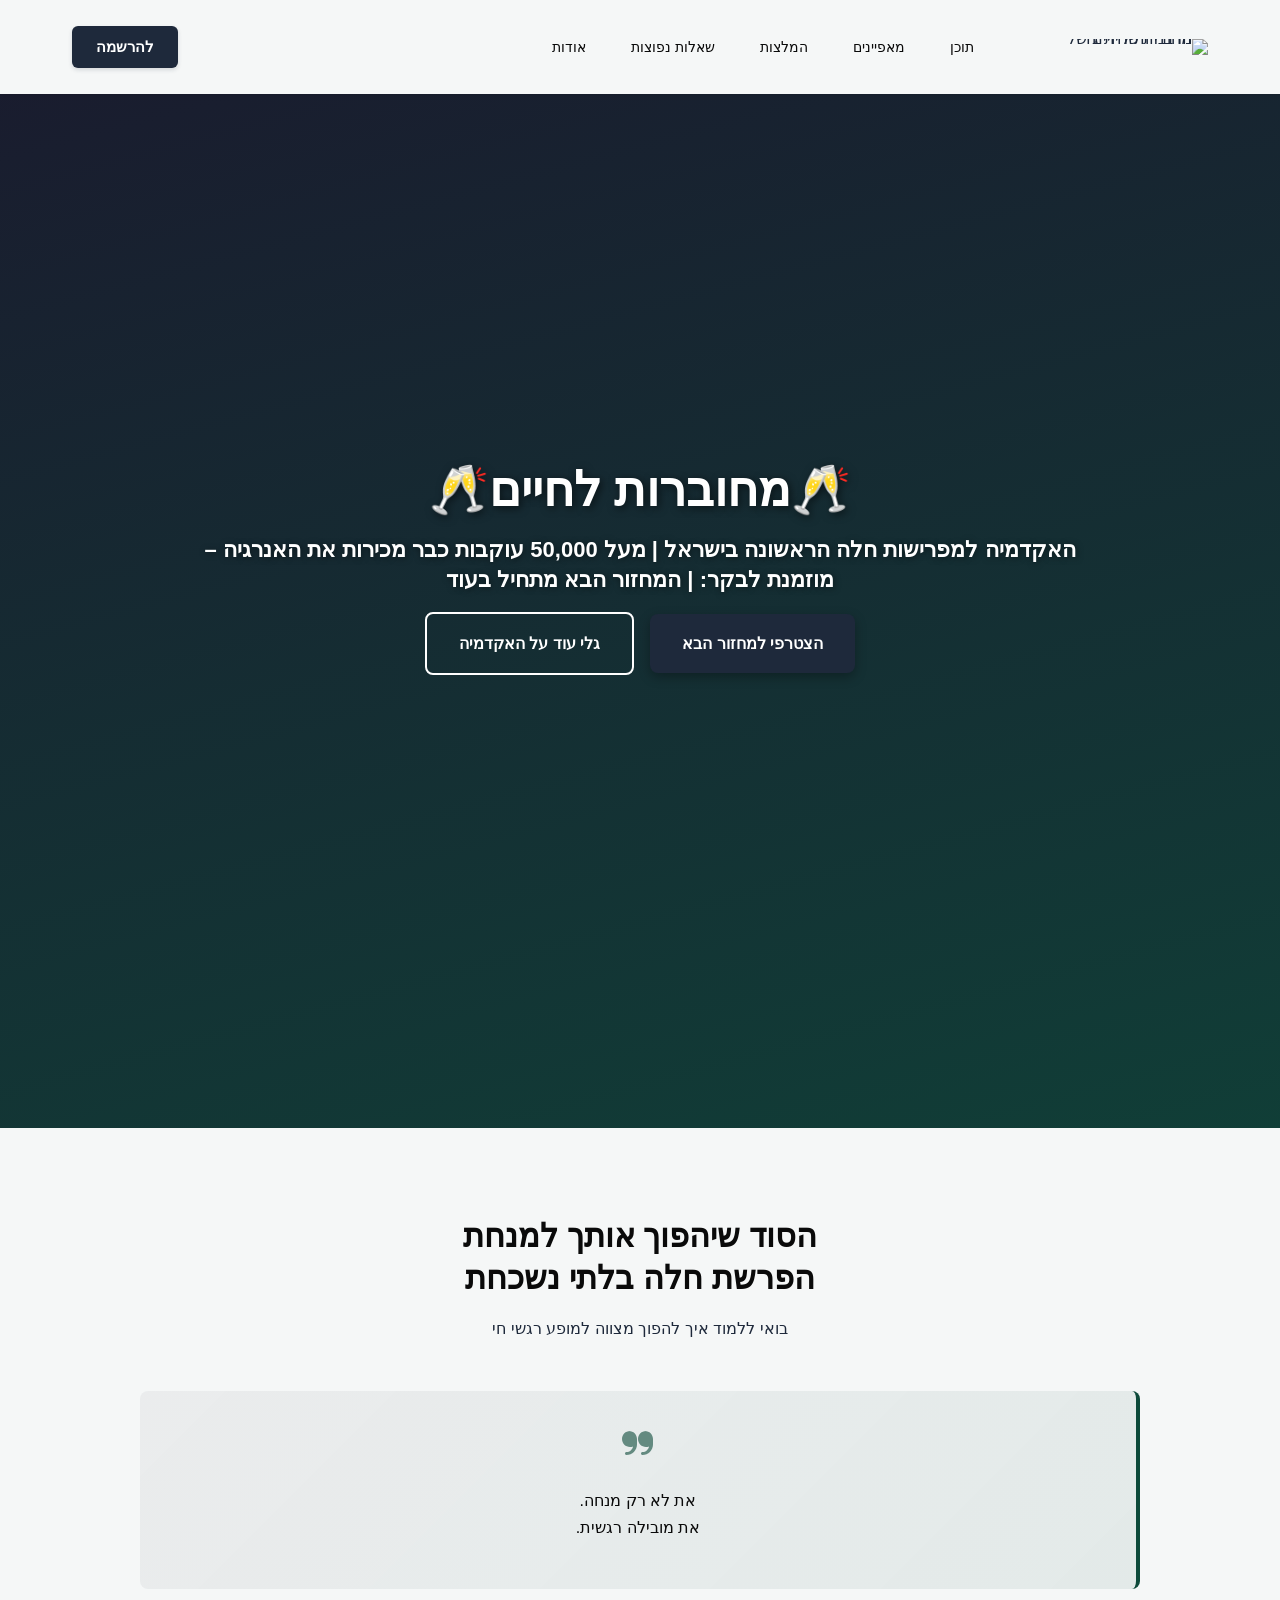
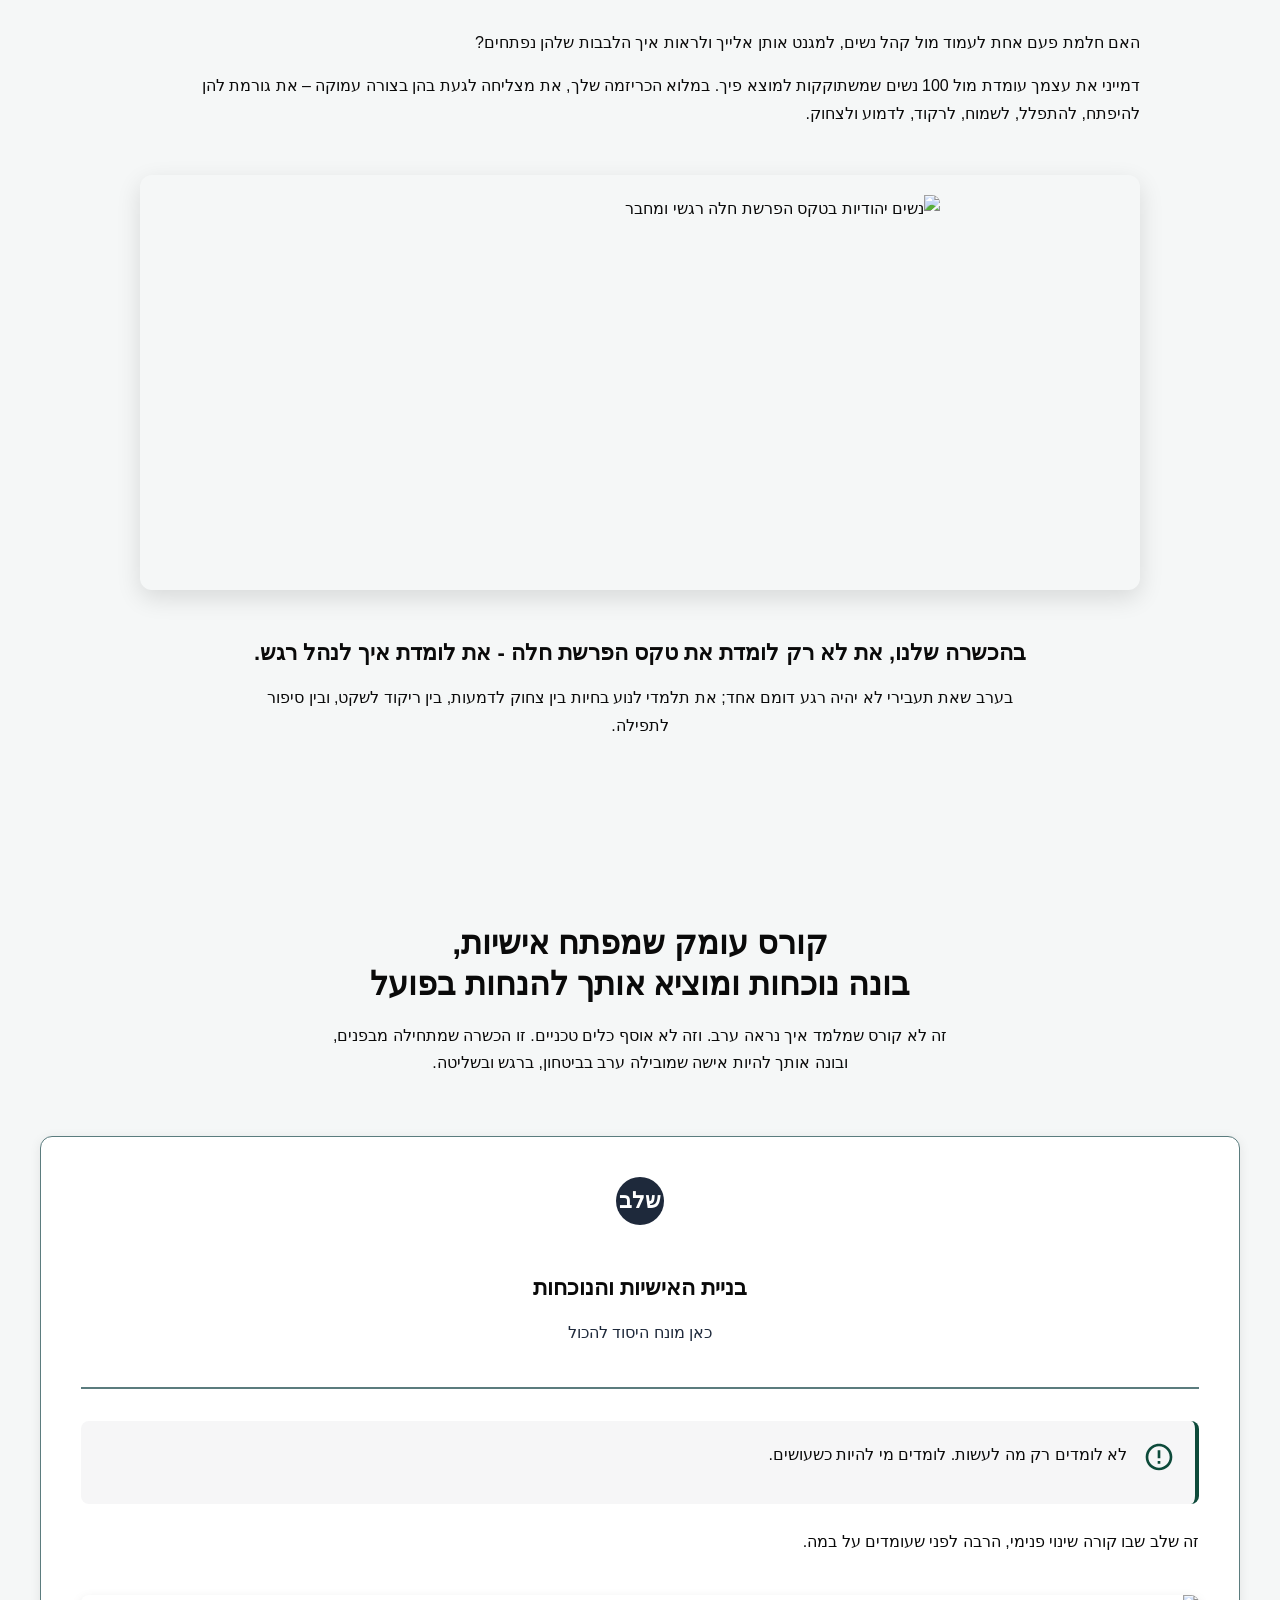
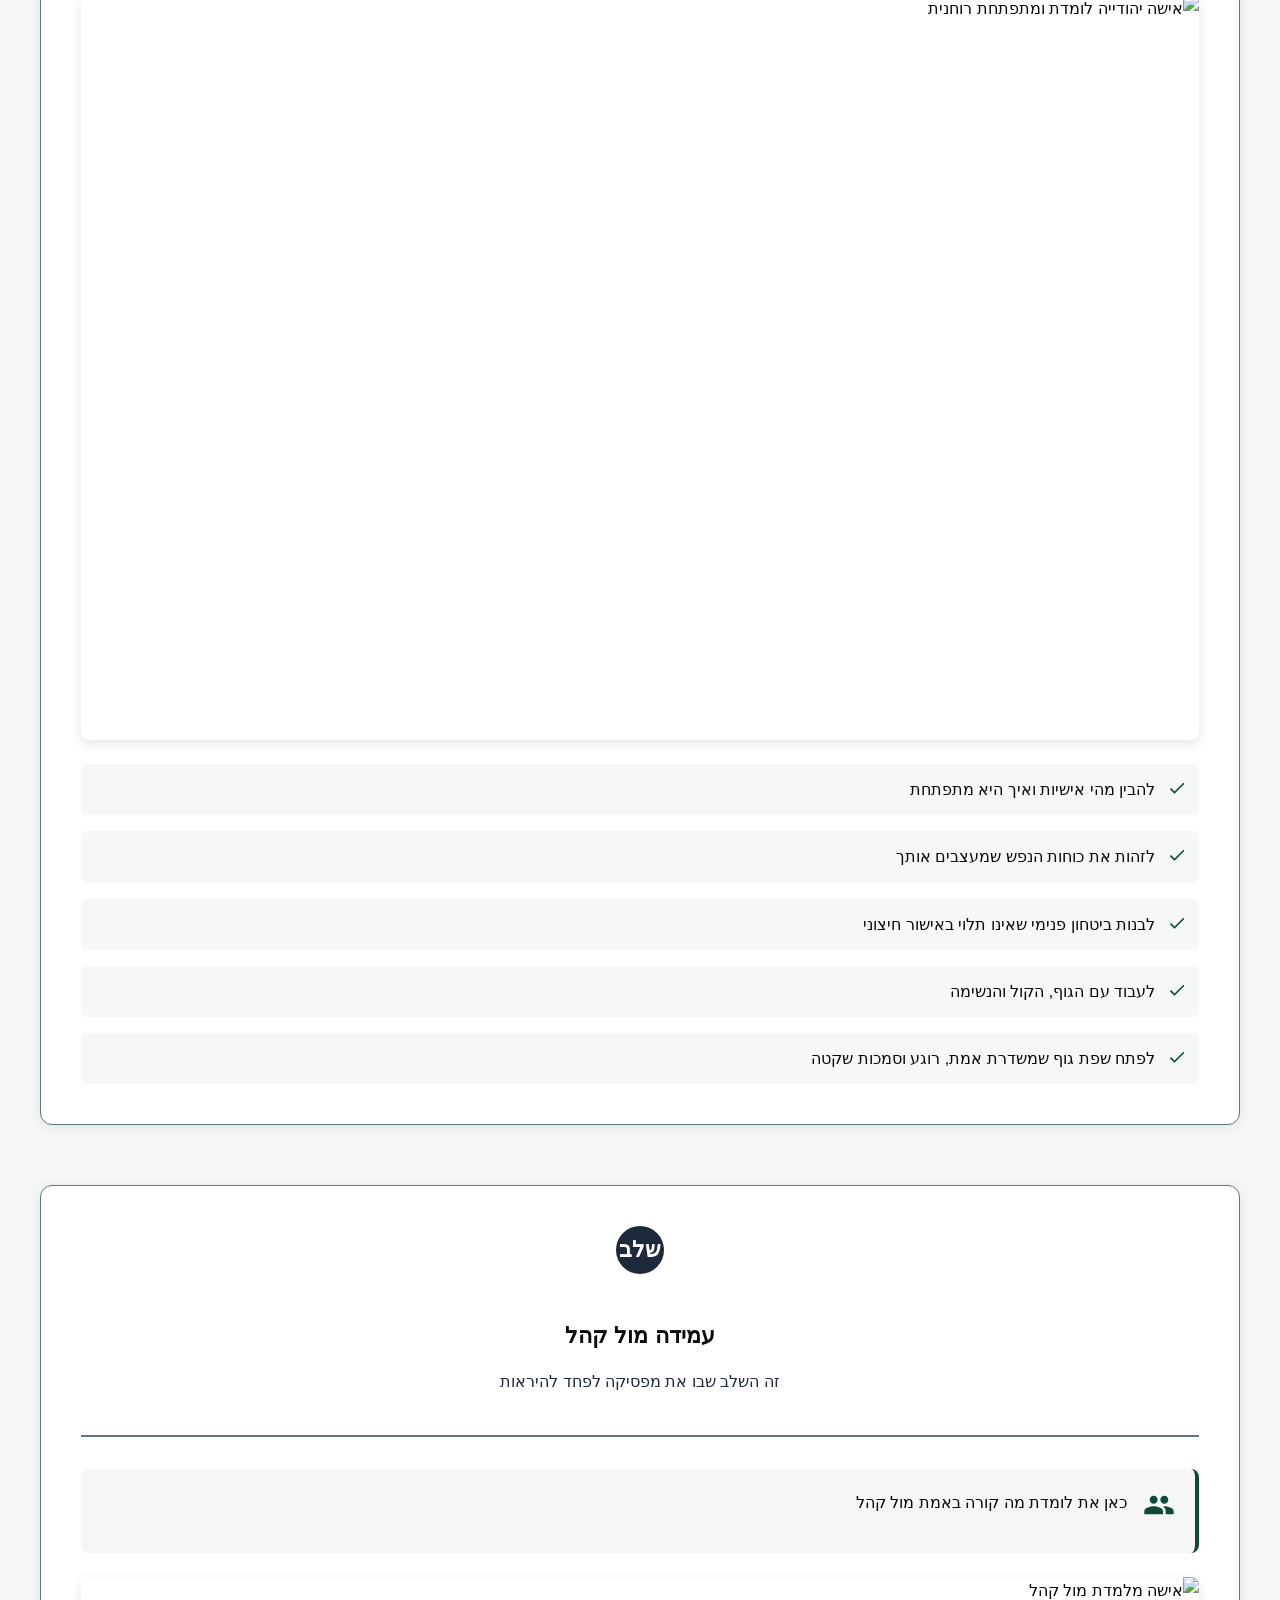
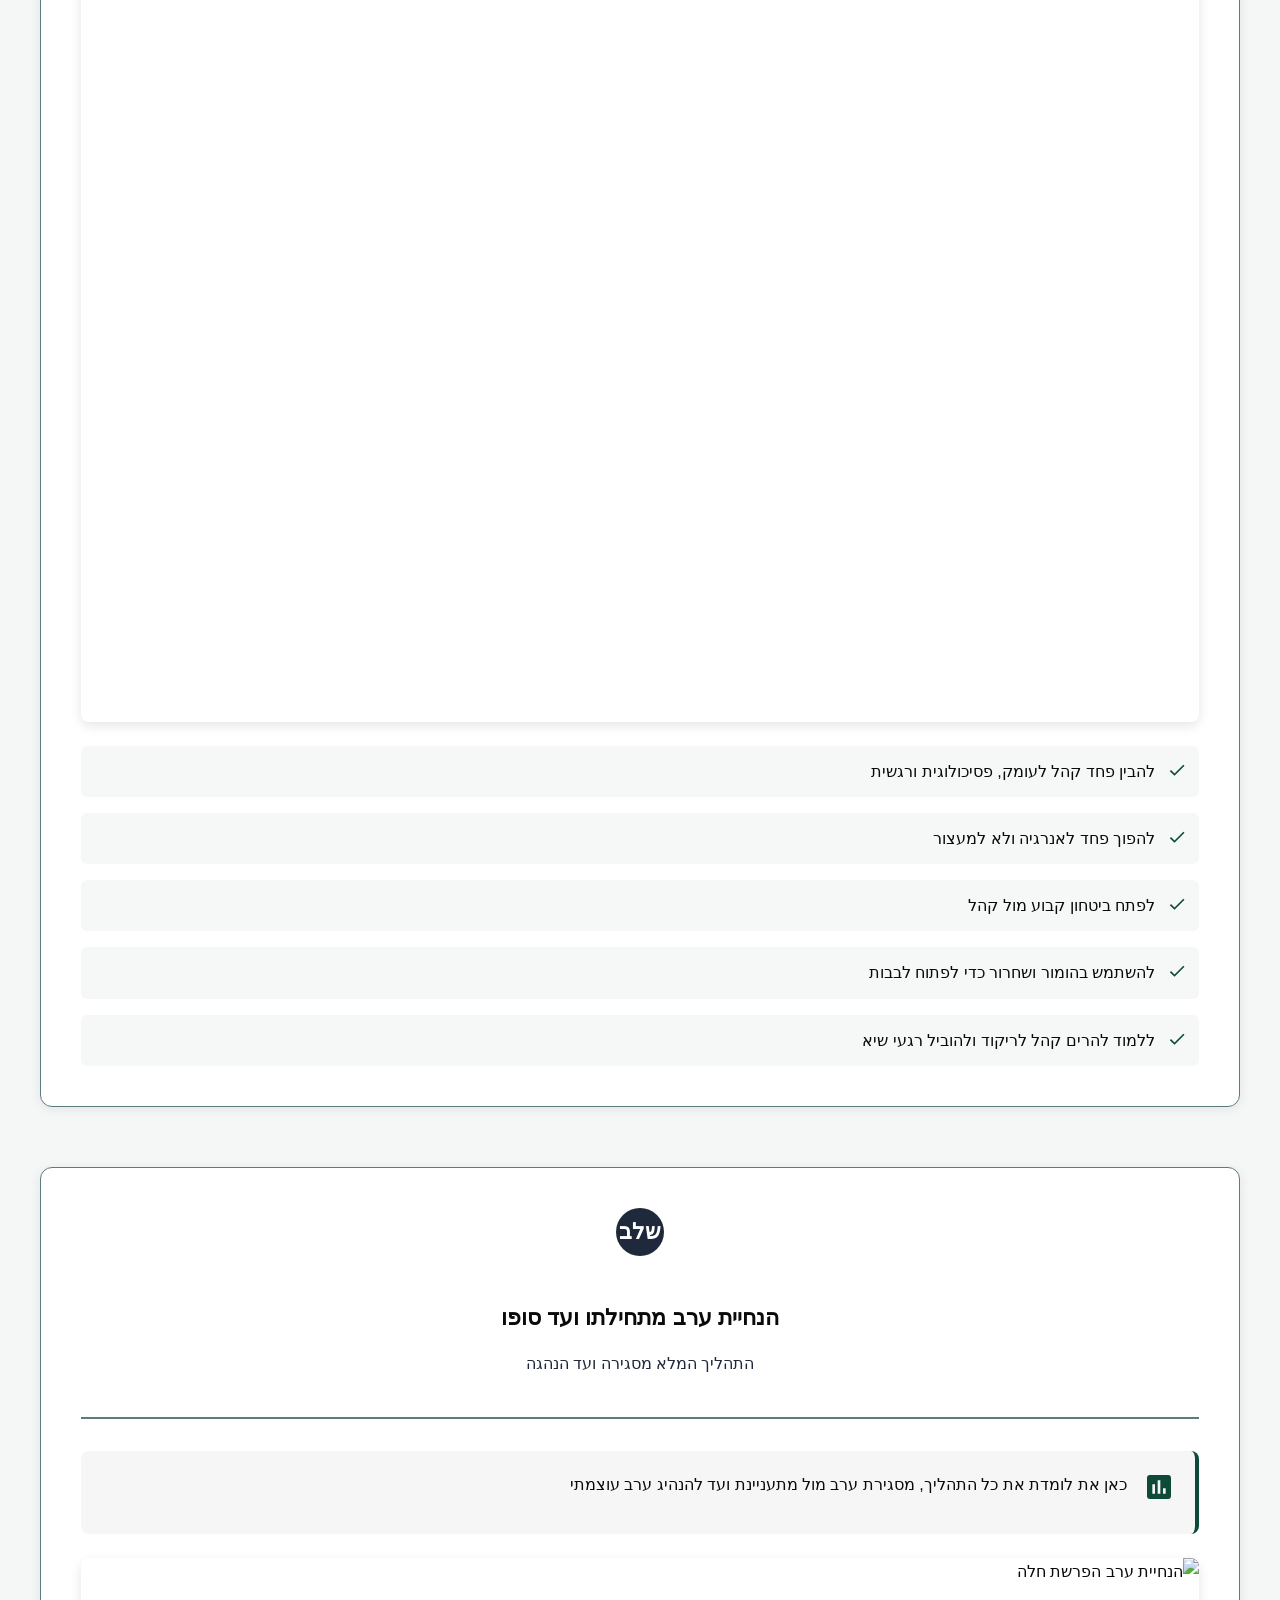
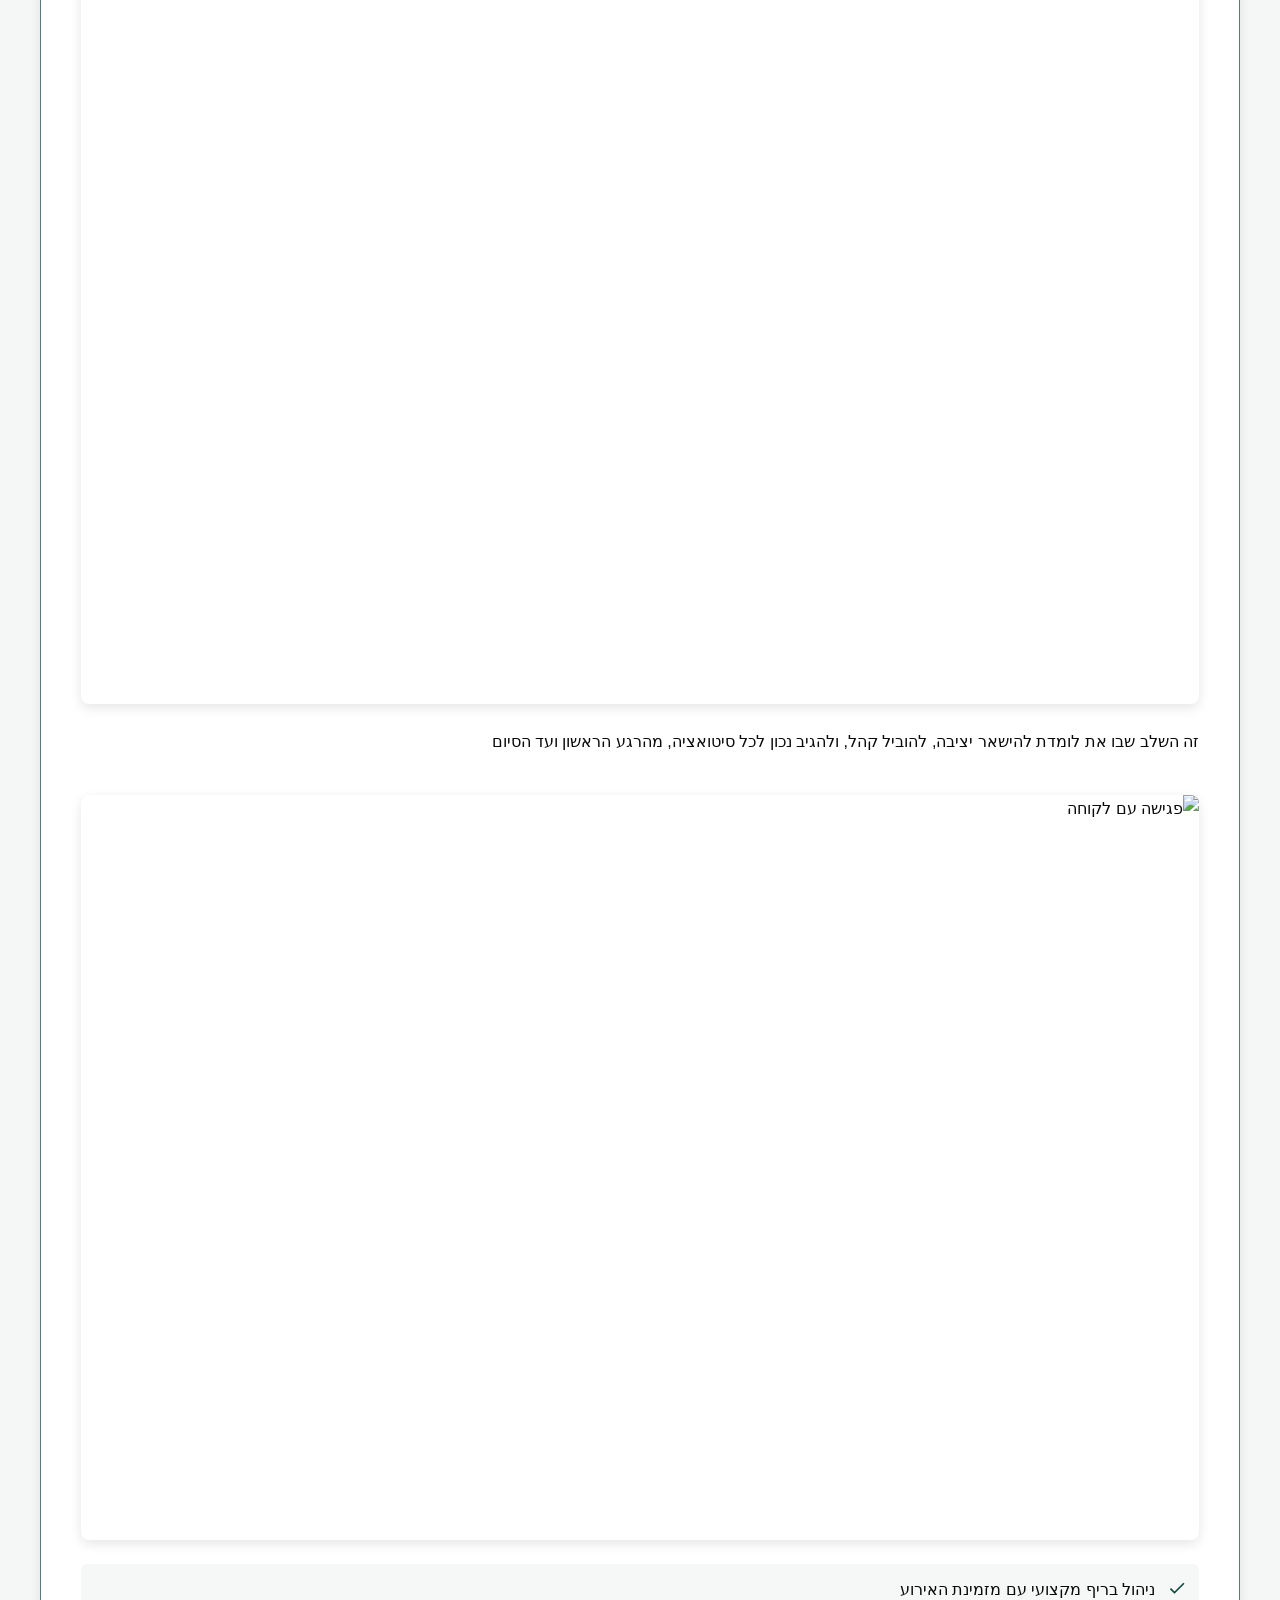
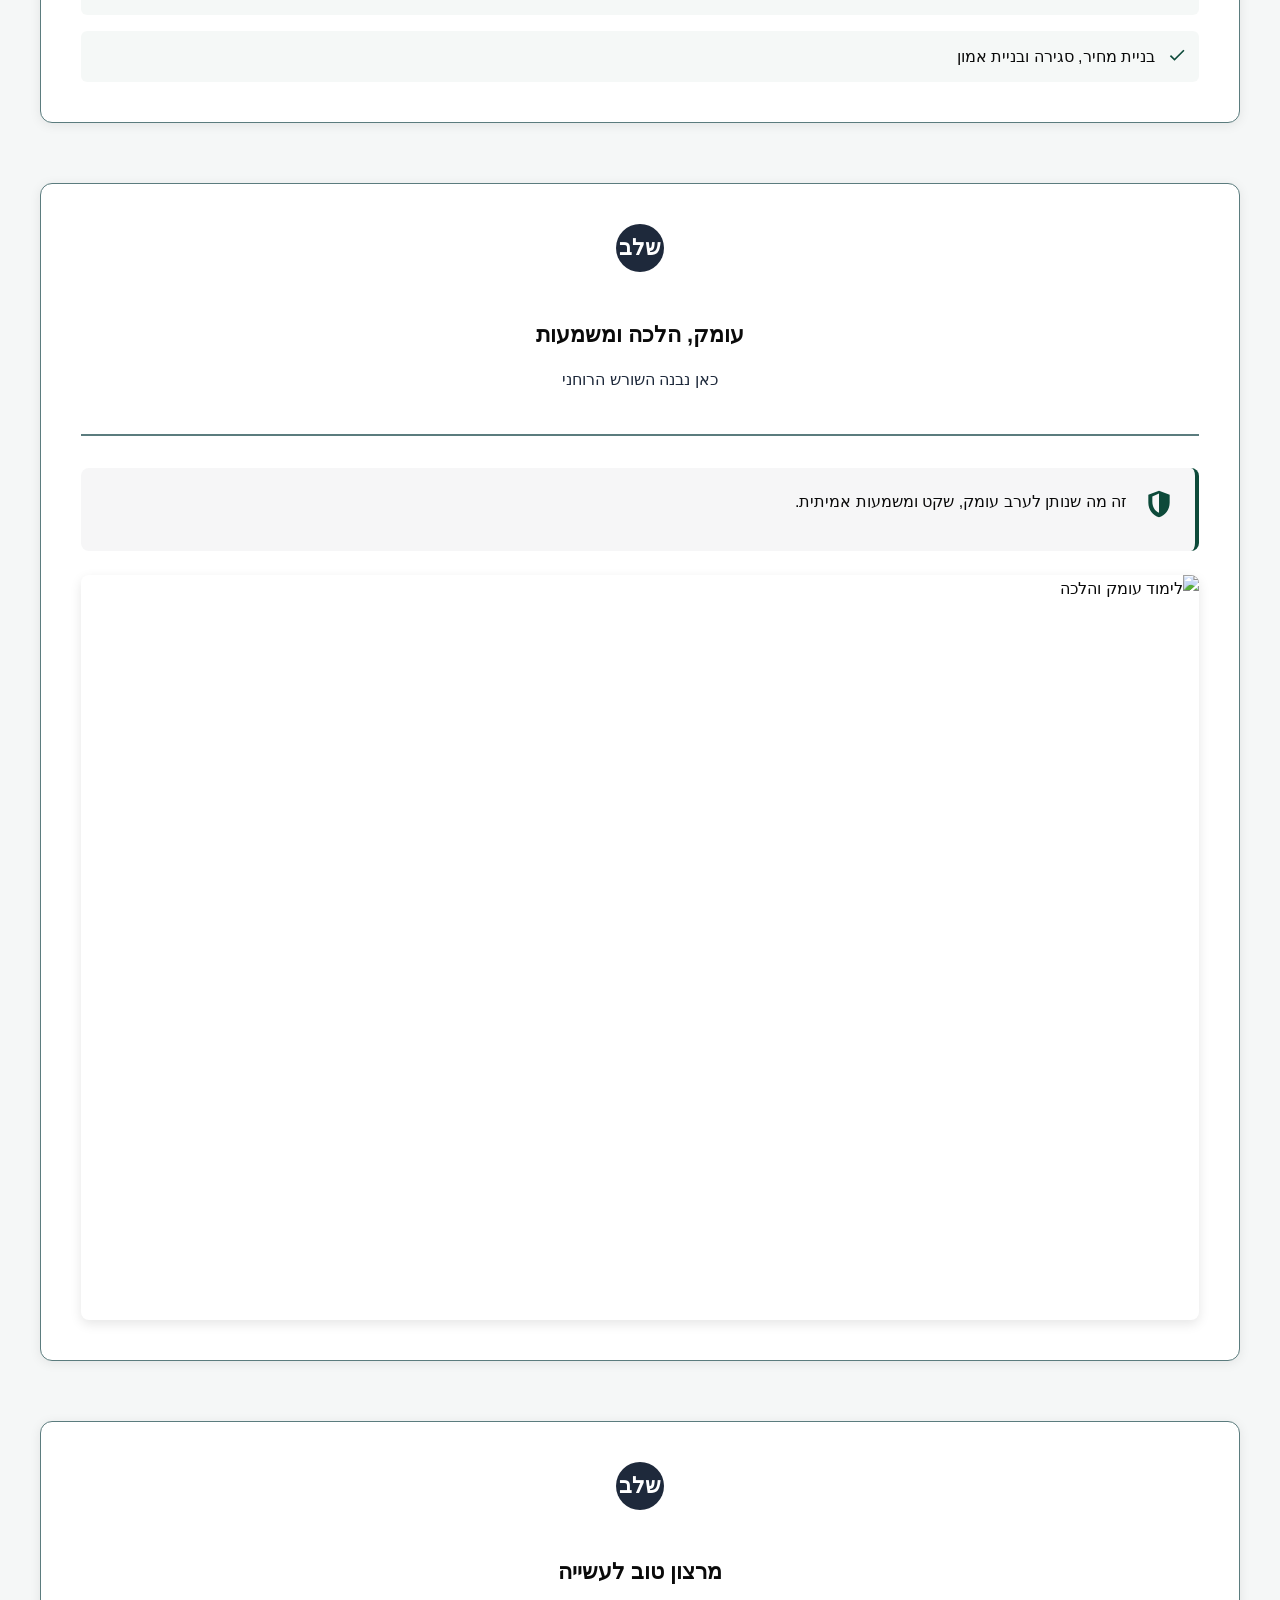
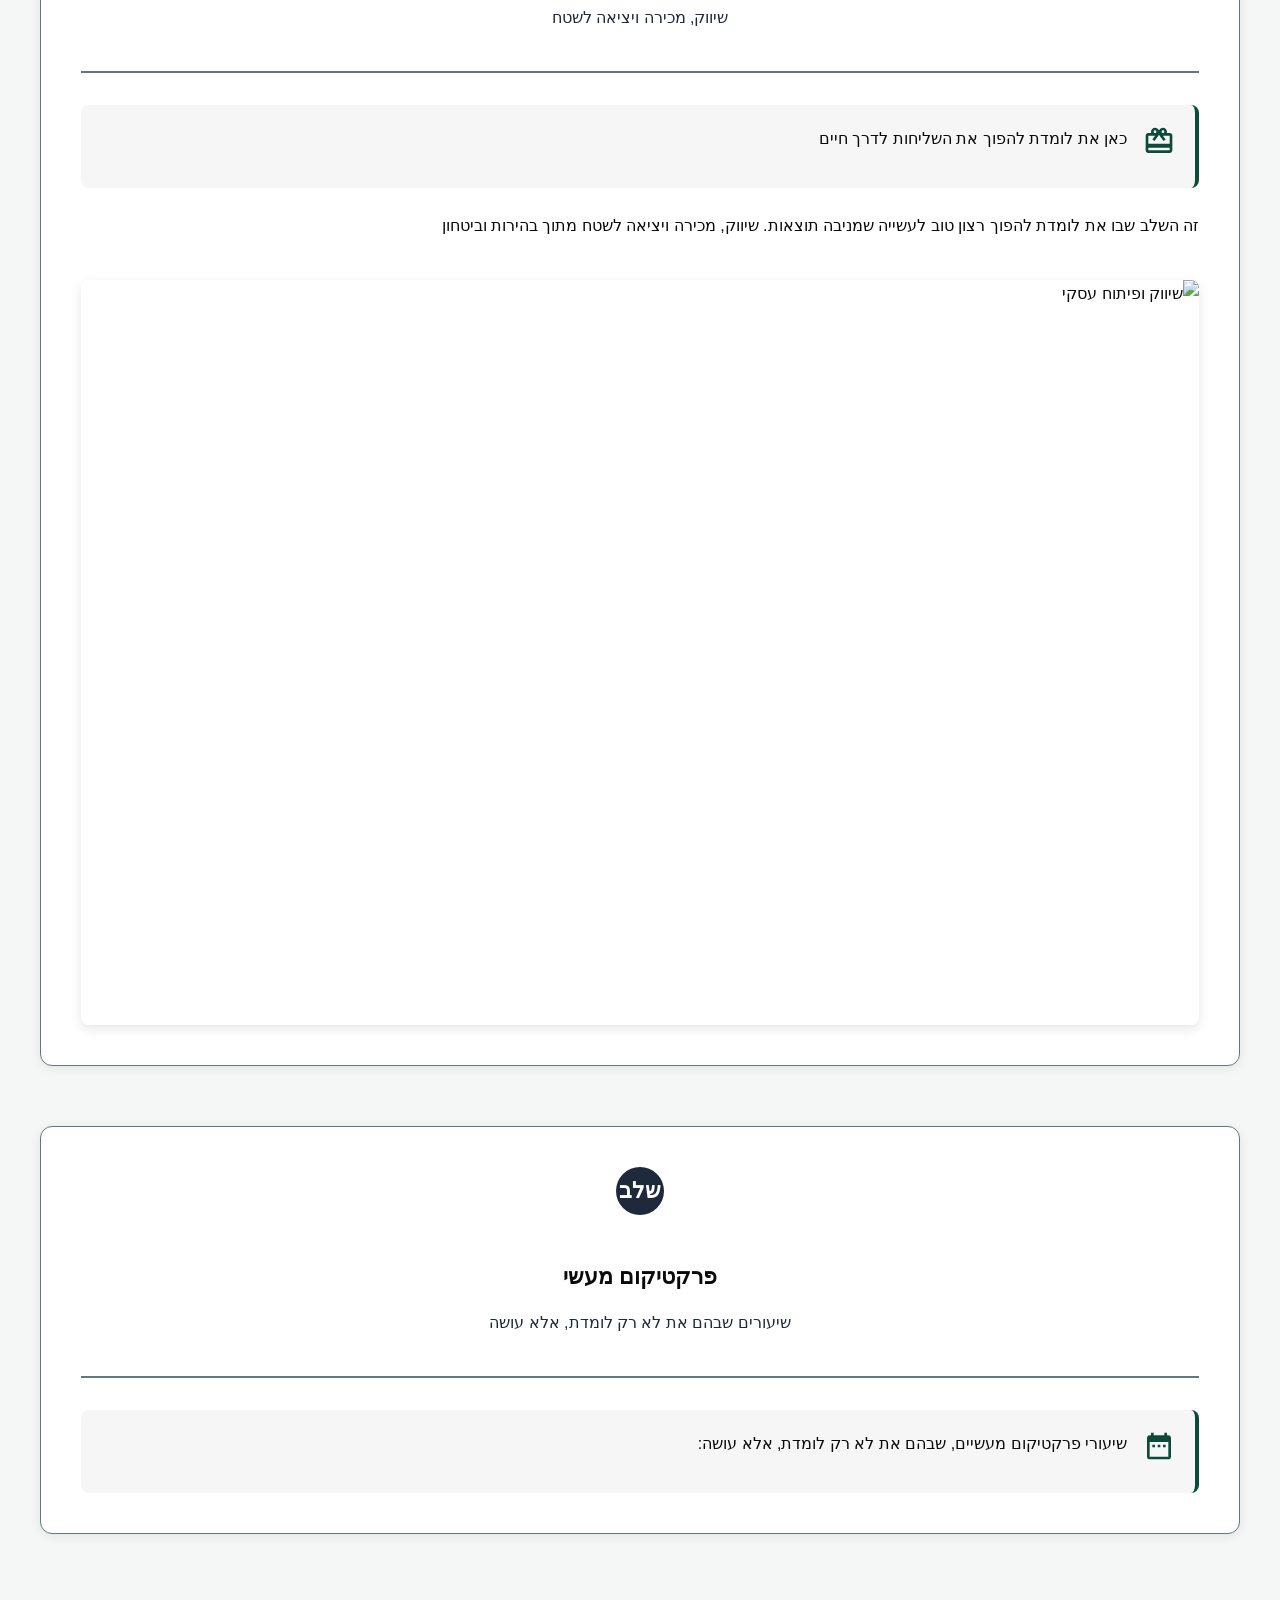
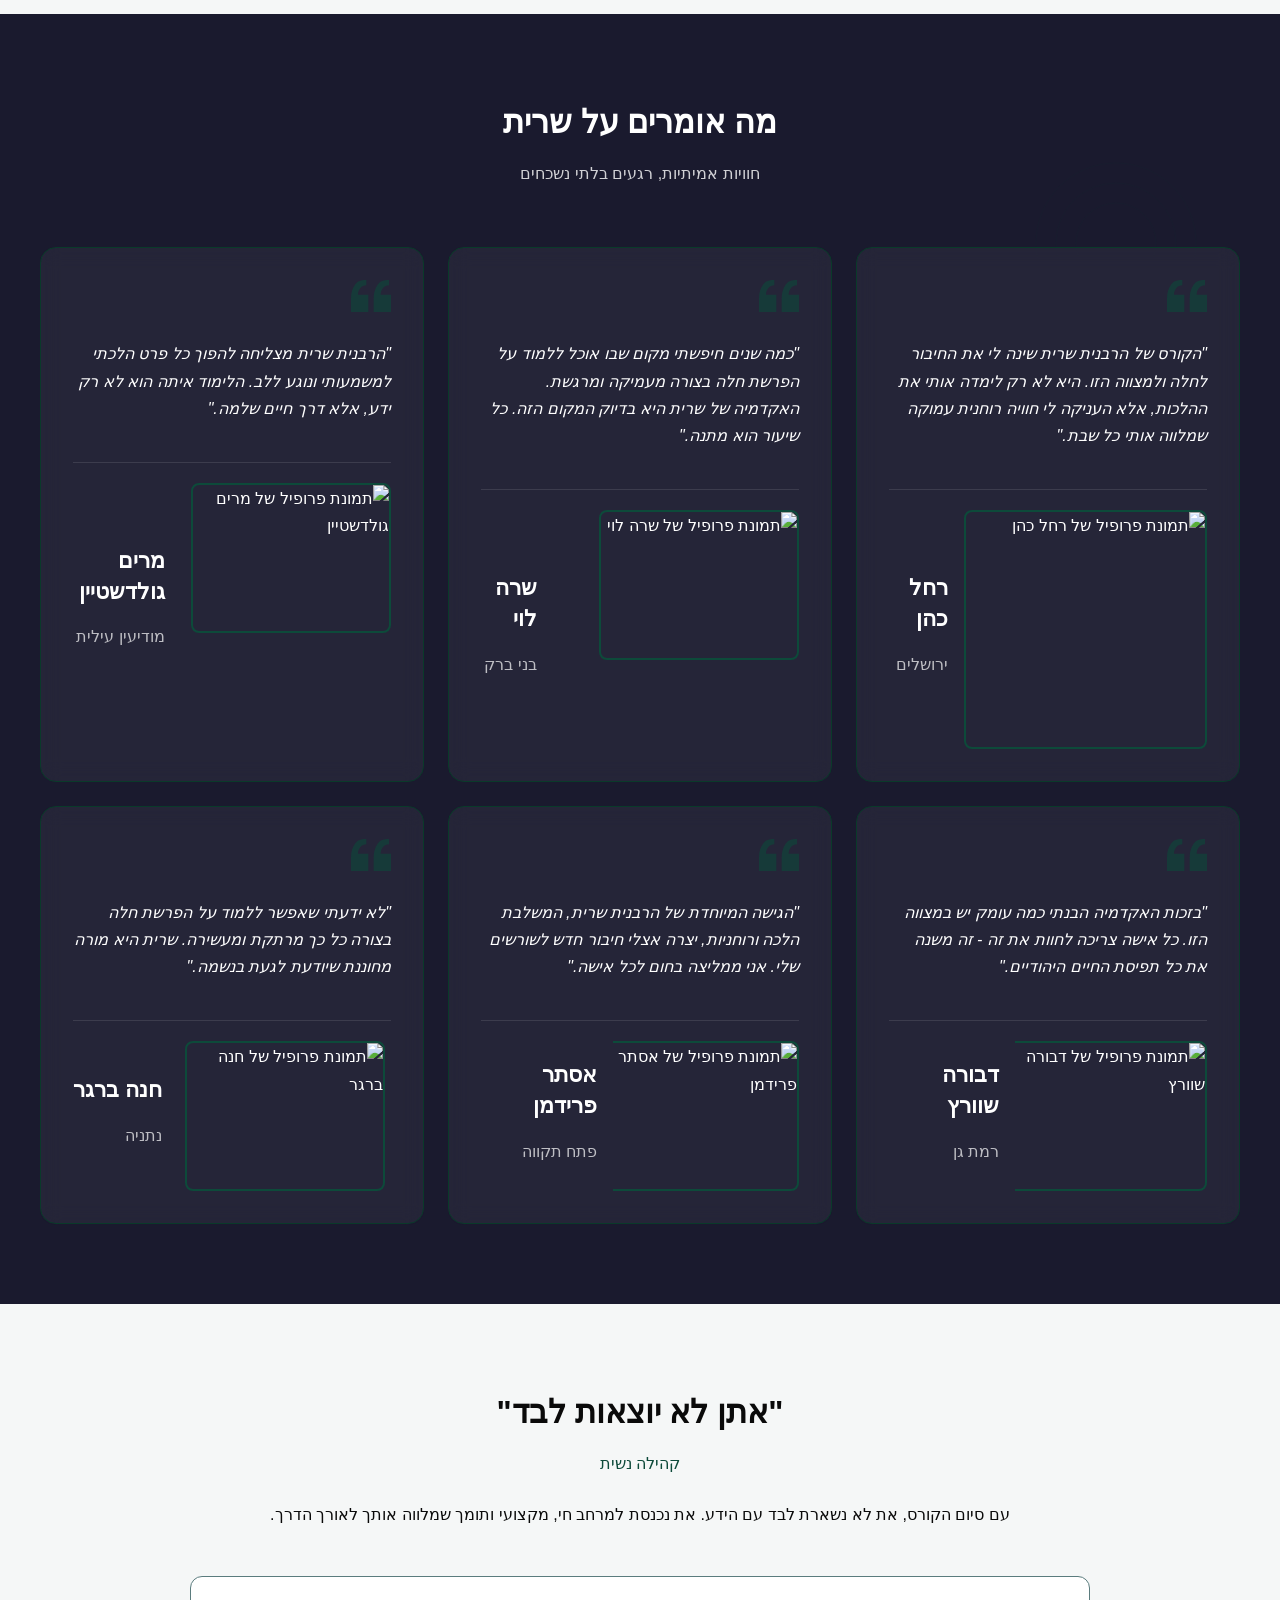
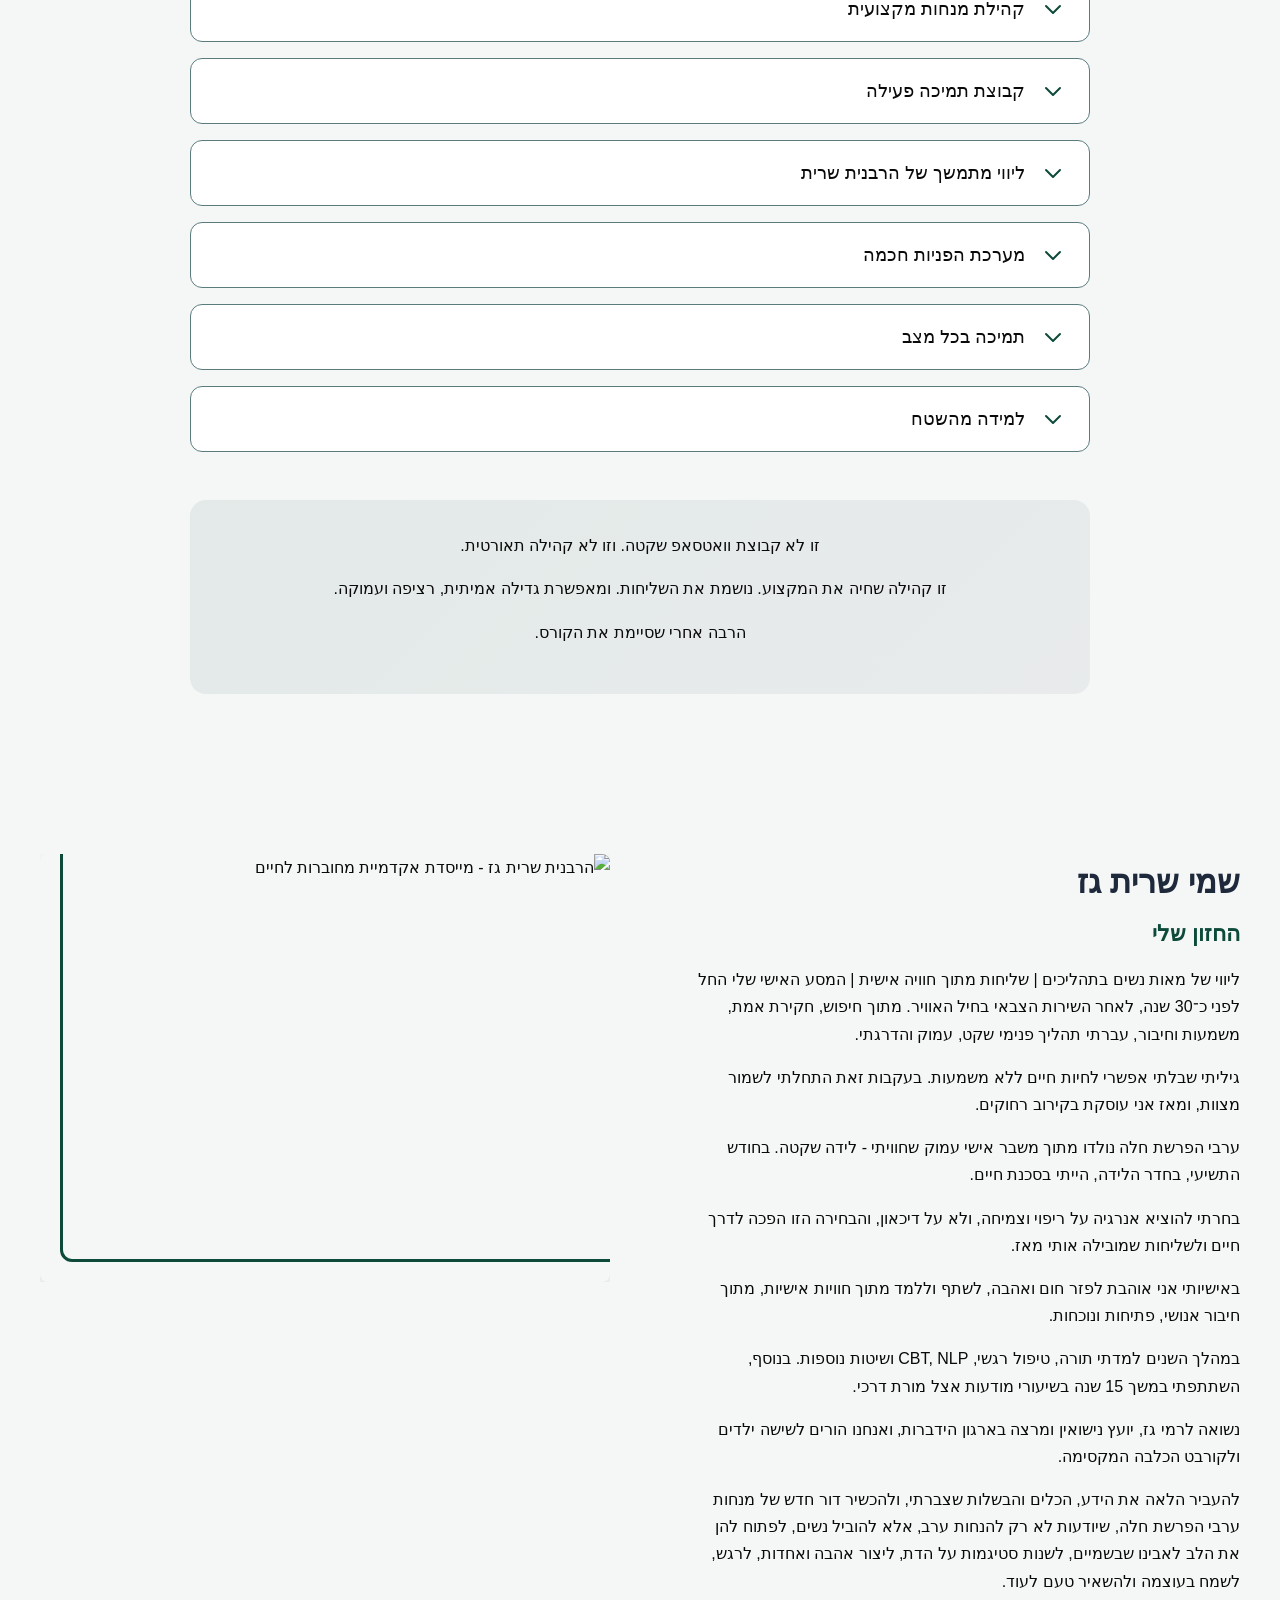
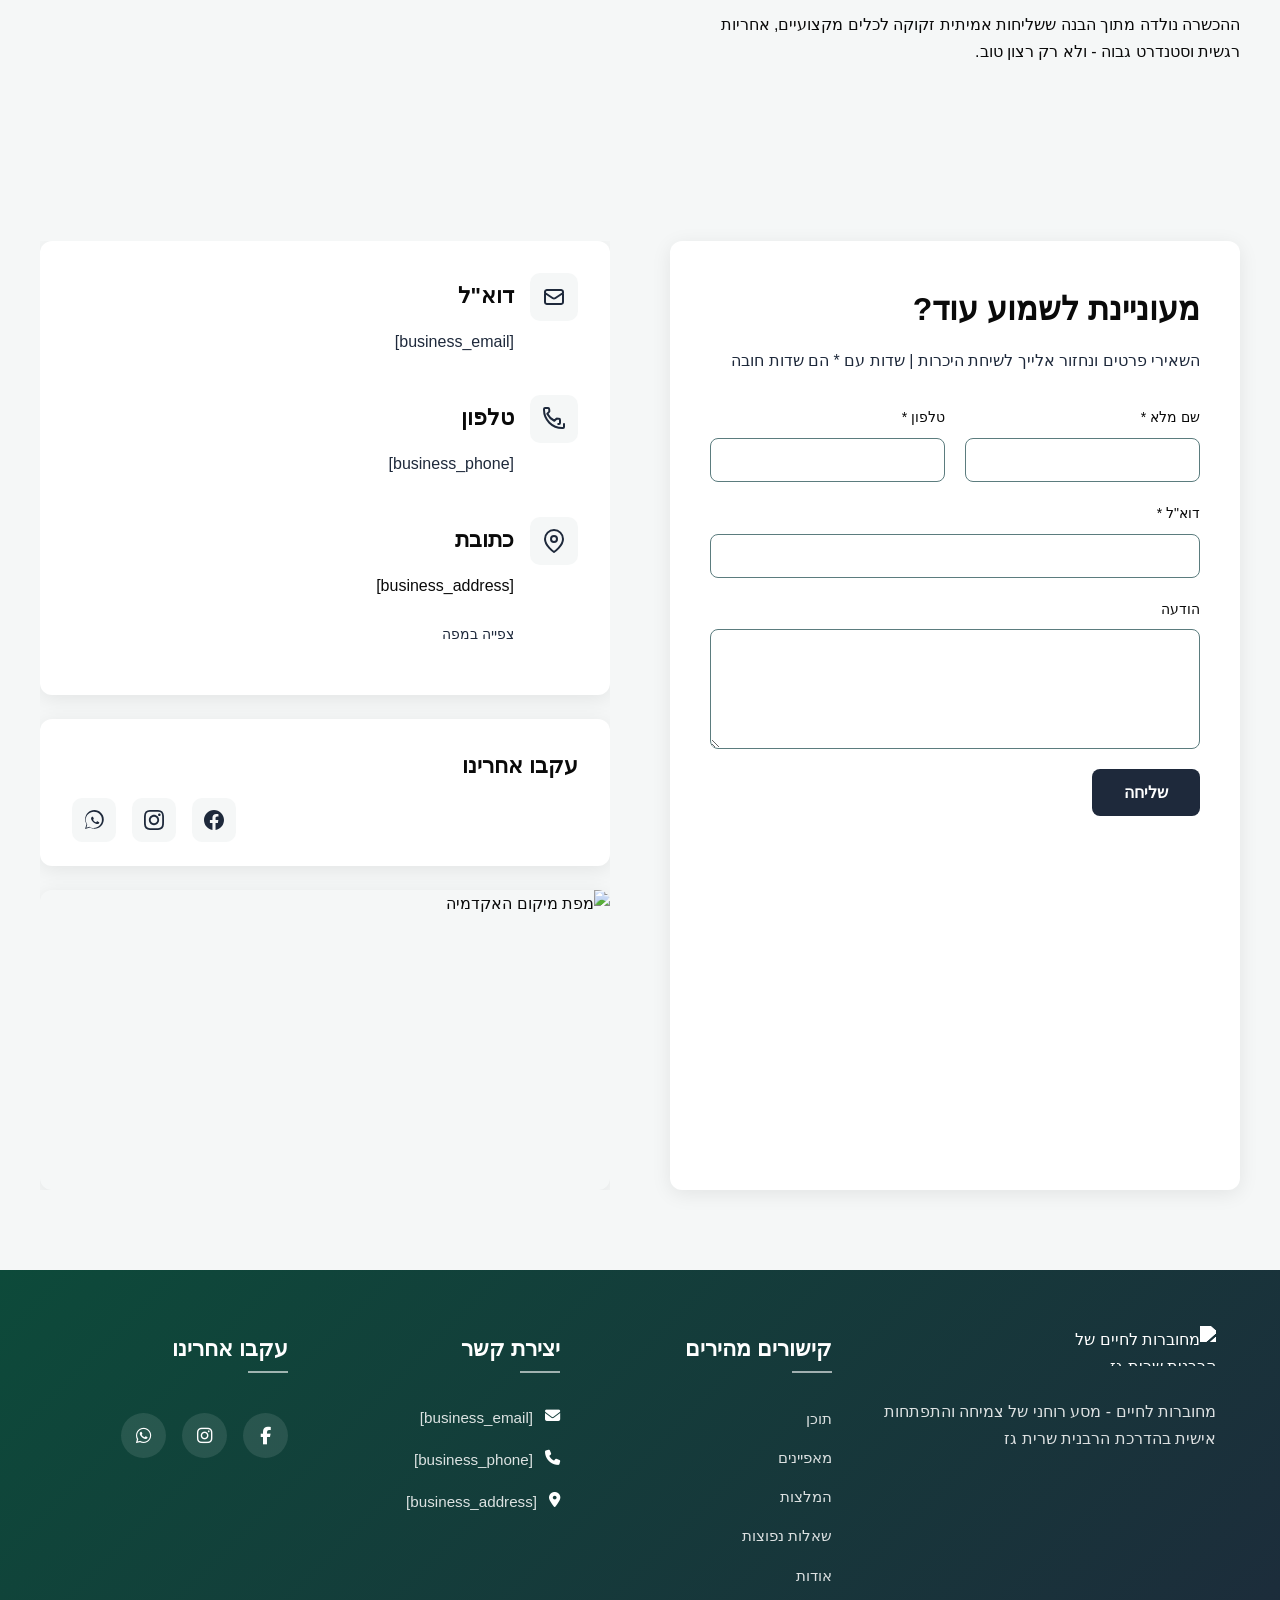
==== commit 5f581029: "Background sync: Progressive GitHub Sync" ====
--- a/public/index.html
+++ b/public/index.html
@@ -1 +1 @@
-<!doctype html><html dir="rtl" lang="he"><head><meta charset="UTF-8"><meta content="width=device-width,initial-scale=1" name="viewport"><meta content="index, follow" name="robots"><title>האקדמיה הראשונה להפרשת חלה בישראל — מחוברות לחיים של הרבנית שרית גז</title><meta content="גלי את המשמעות הרוחנית והעוצמה הנשית של מצוות הפרשת חלה. האקדמיה הראשונה מסוגה בישראל מציעה חיבור אותנטי למסורת היהודית דרך לימוד מעמיק והדרכה מקצועית." name="description"><meta content="הפרשת חלה, מצוות נשים, חינוך דתי לנשים, רוחניות יהודית, הרבנית שרית גז" name="keywords"><link href="/assets/favicon.ico" rel="icon" type="image/x-icon"><link href="/assets/favicon-16x16.png" rel="icon" type="image/png" sizes="16x16"><link href="/assets/favicon-32x32.png" rel="icon" type="image/png" sizes="32x32"><link href="/assets/favicon-48x48.png" rel="icon" type="image/png" sizes="48x48"><link href="/assets/favicon-192x192.png" rel="icon" type="image/png" sizes="192x192"><link href="/assets/favicon-512x512.png" rel="icon" type="image/png" sizes="512x512"><link href="/assets/apple-touch-icon.png" rel="apple-touch-icon"><script>!function(){"use strict";var t="66d292fa-f5eb-47b8-a511-7087f84e6ab9",e="https://qaapi.zappy5.com/api/analytics/track",a=18e5,n=2592e6,o=!0,i=!0,r=!0;var s=function(){var e="zappy_visitor_"+t,a=null;try{if(a=localStorage.getItem(e)){var o=JSON.parse(a),i=Date.now();if(i-o.created<n)return o.lastSeen=i,localStorage.setItem(e,JSON.stringify(o)),o.id}}catch(t){console.warn("Zappy Analytics: LocalStorage not available")}var r="zv_"+Date.now()+"_"+Math.random().toString(36).substr(2,9);try{localStorage.setItem(e,JSON.stringify({id:r,created:Date.now(),lastSeen:Date.now()}))}catch(t){}return r}(),c=function(){var e="zappy_session_"+t,n=null;try{if(n=sessionStorage.getItem(e)){var o=JSON.parse(n),i=Date.now();if(i-o.timestamp<a)return o.timestamp=i,sessionStorage.setItem(e,JSON.stringify(o)),o.id}}catch(t){console.warn("Zappy Analytics: SessionStorage not available")}var r="zs_"+Date.now()+"_"+Math.random().toString(36).substr(2,9);try{sessionStorage.setItem(e,JSON.stringify({id:r,timestamp:Date.now()}))}catch(t){}return r}();function l(a,n){n=n||{};var o={website_id:t,event_type:a,page_path:window.location.pathname,referrer:document.referrer||"direct",visitor_id:s,session_id:c,metadata:n};if(navigator.sendBeacon){var i=new Blob([JSON.stringify(o)],{type:"application/json"});navigator.sendBeacon(e,i)}else fetch(e,{method:"POST",headers:{"Content-Type":"application/json"},body:JSON.stringify(o),keepalive:!0}).catch(function(t){console.warn("Zappy Analytics: Failed to track event",t)})}o&&l("pageview",{title:document.title,url:window.location.href}),i&&document.addEventListener("click",function(t){var e=t.target;if("BUTTON"===e.tagName||e.closest("button")){var a="BUTTON"===e.tagName?e:e.closest("button");l("click",{element:"button",text:a.textContent.trim().substring(0,100),id:a.id||null,class:a.className||null})}else if("A"===e.tagName||e.closest("a")){var n="A"===e.tagName?e:e.closest("a");l("navigation",{element:"link",text:n.textContent.trim().substring(0,100),href:n.href,external:n.hostname!==window.location.hostname})}},!0),r&&document.addEventListener("submit",function(t){var e=t.target;l("form_submit",{form_id:e.id||null,form_name:e.name||null,form_action:e.action||null,form_method:e.method||"GET"})},!0);var d=Date.now();window.addEventListener("beforeunload",function(){l("page_unload",{time_on_page:Math.floor((Date.now()-d)/1e3),page_path:window.location.pathname})}),window.zappyAnalytics={track:l,getVisitorId:function(){return s},getSessionId:function(){return c}}}()</script><meta content="האקדמיה הראשונה להפרשת חלה בישראל — מחוברות לחיים של הרבנית שרית גז" property="og:title"><meta content="גלי את המשמעות הרוחנית והעוצמה הנשית של מצוות הפרשת חלה. האקדמיה הראשונה מסוגה בישראל מציעה חיבור אותנטי למסורת היהודית דרך לימוד מעמיק והדרכה מקצועית." property="og:description"><meta content="website" property="og:type"><meta content="he_IL" property="og:locale"><meta content="summary_large_image" name="twitter:card"><meta content="האקדמיה הראשונה להפרשת חלה בישראל — מחוברות לחיים של הרבנית שרית גז" name="twitter:title"><meta content="גלי את המשמעות הרוחנית והעוצמה הנשית של מצוות הפרשת חלה. האקדמיה הראשונה מסוגה בישראל מציעה חיבור אותנטי למסורת היהודית דרך לימוד מעמיק והדרכה מקצועית." name="twitter:description"><link href="https://cdnjs.cloudflare.com/ajax/libs/font-awesome/6.4.0/css/all.min.css" rel="stylesheet"><link href="/assets/favicon.ico" rel="icon" type="image/x-icon"><link href="/assets/favicon-16x16.png" rel="icon" type="image/png" sizes="16x16"><link href="/assets/favicon-32x32.png" rel="icon" type="image/png" sizes="32x32"><link href="/assets/favicon-48x48.png" rel="icon" type="image/png" sizes="48x48"><link href="/assets/favicon-192x192.png" rel="icon" type="image/png" sizes="192x192"><link href="/assets/favicon-512x512.png" rel="icon" type="image/png" sizes="512x512"><link href="/assets/apple-touch-icon.png" rel="apple-touch-icon"><link href="https://cdn.jsdelivr.net/npm/vanilla-cookieconsent@3/dist/cookieconsent.css" rel="stylesheet"><script src="https://cdn.jsdelivr.net/npm/vanilla-cookieconsent@3/dist/cookieconsent.umd.js"></script><script src="https://cdn.jsdelivr.net/gh/mickidum/acc_toolbar/acctoolbar/acctoolbar.min.js"></script><link href="/styles.css" rel="stylesheet"><style id="zappy-dropdown-submenu-styles">#navMenu li:has(.sub-menu),.nav-menu li:has(.sub-menu),.navbar li:has(.sub-menu),nav li:has(.sub-menu){position:relative}#navMenu .sub-menu,.nav-menu .sub-menu,.navbar .sub-menu,nav .sub-menu{display:block!important;position:absolute!important;top:100%;left:0;min-width:220px;background:#fff;border-radius:8px;box-shadow:0 8px 25px rgba(0,0,0,.15);padding:8px 0;opacity:0;visibility:hidden;transform:translateY(10px);transition:all .3s ease;z-index:1000;list-style:none;pointer-events:none}#navMenu li:hover>.sub-menu,.nav-menu li:hover>.sub-menu,.navbar li:hover>.sub-menu,nav li:hover>.sub-menu{opacity:1!important;visibility:visible!important;transform:translateY(0)!important;pointer-events:auto!important}.sub-menu li{list-style:none;margin:0;padding:0}.sub-menu a{display:block!important;padding:10px 16px!important;color:var(--text-dark,#333)!important;font-weight:500;text-decoration:none;white-space:nowrap;transition:background-color .2s}.sub-menu a:hover{background-color:#f5f5f5}[dir=rtl] .nav-menu .sub-menu,[dir=rtl] .navbar .sub-menu,[dir=rtl] nav .sub-menu,html[lang=ar] .nav-menu .sub-menu,html[lang=ar] .navbar .sub-menu,html[lang=ar] nav .sub-menu,html[lang=he] .nav-menu .sub-menu,html[lang=he] .navbar .sub-menu,html[lang=he] nav .sub-menu{left:auto!important;right:0!important}.sub-menu:empty,.sub-menu:not(:has(li)),.sub-menu:not(:has(li:not(.zappy-hidden-menu-item))){display:none!important;opacity:0!important;visibility:hidden!important;pointer-events:none!important}li:has(.menu-group-title):hover>.sub-menu{opacity:1!important;visibility:visible!important;transform:translateY(0)!important;pointer-events:auto!important}#navMenu>li>.menu-group-title,.nav-menu>li>.menu-group-title{display:inline-block;padding:.5rem 1rem;cursor:default;user-select:none}@media (max-width:768px){#navMenu .sub-menu,.nav-menu .sub-menu,.navbar .sub-menu,nav .sub-menu{position:static!important;transform:none!important;box-shadow:none!important;background:0 0!important;max-height:0;overflow:hidden;opacity:0;visibility:hidden;transition:max-height .3s ease,opacity .3s ease;padding:0!important;border-radius:0!important}.sub-menu.mobile-expanded{max-height:500px!important;opacity:1!important;visibility:visible!important;padding:8px 0 8px 16px!important}[dir=rtl] .sub-menu.mobile-expanded,html[lang=he] .sub-menu.mobile-expanded{padding:8px 16px 8px 0!important}#navMenu li:hover>.sub-menu,.nav-menu li:hover>.sub-menu,.navbar li:hover>.sub-menu,nav li:hover>.sub-menu{opacity:0;visibility:hidden;pointer-events:none}#navMenu li>.sub-menu.mobile-expanded,.nav-menu li>.sub-menu.mobile-expanded,.navbar li>.sub-menu.mobile-expanded,nav li>.sub-menu.mobile-expanded{opacity:1!important;visibility:visible!important;pointer-events:auto!important}#navMenu li:has(.sub-menu),.nav-menu li:has(.sub-menu),.navbar li:has(.sub-menu),nav li:has(.sub-menu){display:flex!important;flex-wrap:wrap!important;align-items:center!important;position:relative!important;min-height:44px!important}#navMenu li:has(.sub-menu)>a,.nav-menu li:has(.sub-menu)>a,.navbar li:has(.sub-menu)>a,nav li:has(.sub-menu)>a{flex:1!important;min-width:0!important}#navMenu li:has(.sub-menu)>.menu-group-title,.nav-menu li:has(.sub-menu)>.menu-group-title,.navbar li:has(.sub-menu)>.menu-group-title,nav li:has(.sub-menu)>.menu-group-title{flex:1!important;min-width:0!important;padding:0!important;line-height:inherit!important}#navMenu li:has(.sub-menu)>.sub-menu,.nav-menu li:has(.sub-menu)>.sub-menu,.navbar li:has(.sub-menu)>.sub-menu,nav li:has(.sub-menu)>.sub-menu{flex-basis:100%!important;width:100%!important}#navMenu li:has(.sub-menu)>a [class*=arrow],#navMenu li:has(.sub-menu)>a [class*=chevron],.nav-menu li:has(.sub-menu)>a .fa-angle-down,.nav-menu li:has(.sub-menu)>a .fa-chevron-down,.nav-menu li:has(.sub-menu)>a [class*=arrow],.nav-menu li:has(.sub-menu)>a [class*=chevron],nav li:has(.sub-menu)>a [class*=arrow],nav li:has(.sub-menu)>a [class*=chevron]{display:none!important;visibility:hidden!important}.mobile-submenu-toggle{display:flex!important;align-items:center!important;justify-content:center!important;width:44px!important;height:auto!important;background:0 0!important;border:none!important;cursor:pointer!important;color:var(--text-dark)!important;position:static!important;flex-shrink:0!important;align-self:stretch!important;z-index:2!important;padding:0!important;margin:0!important}.mobile-submenu-toggle::after{content:''!important;width:0!important;height:0!important;border-left:6px solid transparent!important;border-right:6px solid transparent!important;border-top:7px solid currentColor!important;transition:transform .3s ease!important}.mobile-submenu-toggle.expanded::after{transform:rotate(180deg)!important}.sub-menu a{padding:10px 0!important;display:block!important;color:var(--text-dark)!important}.navbar .sub-menu li a,.zappy-products-dropdown .sub-menu a,nav.navbar .sub-menu li a{color:var(--text-dark)!important}}@media (min-width:769px){.mobile-submenu-toggle{display:none!important}}</style><style id="mobile-lang-menu-deployed-css">@media (max-width:768px){.lang-switcher,.nav-container .lang-switcher,.nav-cta-container .lang-switcher,.nav-ecommerce-icons .lang-switcher,.nav-icons-left .lang-switcher,.navbar .lang-switcher,.navbar .nav-cta-container .lang-switcher{display:none!important}.mobile-lang-menu{width:100%;border-top:1px solid rgba(128,128,128,.2);padding:8px 0 0 0;margin-top:8px}.mobile-lang-toggle{display:flex!important;align-items:center;justify-content:space-between;width:100%;padding:12px 16px;background:0 0;border:none;cursor:pointer;font-size:15px;color:inherit;font-family:inherit}.mobile-lang-toggle::after{content:'';display:inline-block;width:8px;height:8px;border-right:2px solid currentColor;border-bottom:2px solid currentColor;transform:rotate(45deg);transition:transform .3s ease;margin-left:8px}.mobile-lang-toggle.expanded::after{transform:rotate(-135deg)}.mobile-lang-options{max-height:0;overflow:hidden;transition:max-height .3s ease}.mobile-lang-options.expanded{max-height:300px}.mobile-lang-option{display:flex!important;align-items:center;gap:10px;padding:10px 24px;text-decoration:none;color:inherit;font-size:14px;font-family:inherit}.mobile-lang-option:hover{background:rgba(128,128,128,.1)}.mobile-lang-option.active{font-weight:600;opacity:.7;pointer-events:none}.mobile-lang-option img{width:20px;height:20px;border-radius:50%}}@media (min-width:769px){.mobile-lang-menu{display:none!important}}</style><style id="zappy-widget-visibility">#mic-access-tool-box,#mic-access-tool-general-button,#mic-init-access-tool #mic-access-tool-box,#mic-init-access-tool #mic-access-tool-general-button,#mic-init-access-tool .mic-access-tool-general-button,._access-icon,._access-menu,.mic-access-tool-box,.mic-access-tool-general-button,div[id*=mic-access-tool-box]{display:none!important;visibility:hidden!important;opacity:0!important;pointer-events:none!important}</style></head><body><nav class="navbar" dir="rtl"><button class="mobile-toggle" aria-label="תפריט" id="mobileToggle"><svg fill="none" viewBox="0 0 24 24" class="hamburger-icon" height="24" width="24"><path d="M3 12h18M3 6h18M3 18h18" stroke="currentColor" stroke-width="2" stroke-linecap="round"></path></svg><svg fill="none" viewBox="0 0 24 24" class="close-icon" height="24" width="24" style="display:none"><path d="M18 6L6 18M6 6l12 12" stroke="currentColor" stroke-width="2" stroke-linecap="round"></path></svg></button><button class="phone-header-btn" aria-label="התקשר"><svg fill="currentColor" viewBox="0 0 24 24" width="20" height="20"><path d="M22 16.92v3a2 2 0 0 1-2.18 2 19.79 19.79 0 0 1-8.63-3.07 19.5 19.5 0 0 1-6-6 19.79 19.79 0 0 1-3.07-8.67A2 2 0 0 1 4.11 2h3a2 2 0 0 1 2 1.72 12.84 12.84 0 0 0 .7 2.81 2 2 0 0 1-.45 2.11L8.09 9.91a16 16 0 0 0 6 6l1.27-1.27a2 2 0 0 1 2.11-.45 12.84 12.84 0 0 0 2.81.7A2 2 0 0 1 22 16.92z"></path></svg></button><div class="nav-container"><div class="nav-right-group"><div class="nav-brand"><a href="/" aria-label="Home" class="logo-link"><img alt="מחוברות לחיים של הרבנית שרית גז" class="logo" src="/assets/logo-1773312511036-ez32ql.webp?v=1773312512132-c377g3"></a></div><ul class="nav-menu" id="navMenu"><li><a href="#content">תוכן</a></li><li><a href="#features">מאפיינים</a></li><li><a href="#testimonials">המלצות</a></li><li><a href="#faq">שאלות נפוצות</a></li><li><a href="#about">אודות</a></li></ul></div><div class="nav-cta-container"><a href="#contact" class="nav-cta-btn">Contact</a></div></div></nav><script>window.addEventListener("load",function(){const e=document.querySelector(".navbar, nav, header");if(!e)return void console.log("[Navbar] Navbar element not found");let t=document.getElementById("mobileToggle")||document.querySelector(".mobile-toggle")||document.querySelector(".hamburger")||document.querySelector(".hamburger-menu")||document.querySelector(".menu-toggle")||document.querySelector(".burger-menu")||document.querySelector('[aria-label="Menu"]')||document.querySelector('[aria-label="תפריט"]');const o=document.querySelector(".phone-header-btn"),n=window.getComputedStyle(e);let r=n.backgroundColor;if(console.log("[Navbar] Initial navbar background:",r),"transparent"===r||"rgba(0, 0, 0, 0)"===r||r.startsWith("rgba")&&r.includes(", 0)")){const e=n.backgroundImage;if(e&&"none"!==e)console.log("[Navbar] Navbar has background image/gradient, using dark text"),r="rgb(240, 240, 240)";else{const e=window.getComputedStyle(document.body).backgroundColor;console.log("[Navbar] Navbar transparent, using body background:",e),r=e}}const i=r.match(/\d+/g);if(i&&i.length>=3){const e=(.299*parseInt(i[0])+.587*parseInt(i[1])+.114*parseInt(i[2]))/255;console.log("[Navbar] Mobile button colors preserved from Claude CSS (luminance:",e.toFixed(2)+")");const n=document.createElement("style");n.id="zappy-mobile-nav-fix";document.documentElement.lang;document.documentElement.dir,n.textContent='\n        /* Hide mobile buttons on desktop, show only on mobile */\n        @media (min-width: 769px) {\n          .mobile-toggle,\n          .phone-header-btn {\n            display: none !important;\n          }\n        }\n        \n        /* Show and position mobile buttons correctly on mobile */\n        @media (max-width: 768px) {\n          .mobile-toggle,\n          .phone-header-btn {\n            position: absolute !important;\n            top: 50% !important;\n            transform: translateY(-50%) !important;\n            z-index: 1001 !important;\n            display: flex !important;\n            align-items: center !important;\n            justify-content: center !important;\n            width: 36px !important;\n            height: 36px !important;\n            border-radius: 50% !important;\n            border: none !important;\n            cursor: pointer !important;\n            padding: 6px !important;\n            background: none !important;\n            color: var(--nav-text, var(--text-dark)) !important;\n          }\n          \n          /* LTR positioning (default): hamburger LEFT, phone RIGHT */\n          html:not([dir="rtl"]):not([lang="he"]):not([lang="ar"]) .mobile-toggle,\n          html[dir="ltr"] .mobile-toggle {\n            left: 12px !important;\n            right: auto !important;\n          }\n          html:not([dir="rtl"]):not([lang="he"]):not([lang="ar"]) .phone-header-btn,\n          html[dir="ltr"] .phone-header-btn {\n            right: 12px !important;\n            left: auto !important;\n          }\n          \n          /* RTL positioning: hamburger RIGHT, phone LEFT */\n          html[dir="rtl"] .mobile-toggle,\n          html[lang="he"] .mobile-toggle,\n          html[lang="ar"] .mobile-toggle {\n            right: 12px !important;\n            left: auto !important;\n          }\n          html[dir="rtl"] .phone-header-btn,\n          html[lang="he"] .phone-header-btn,\n          html[lang="ar"] .phone-header-btn {\n            left: 12px !important;\n            right: auto !important;\n          }\n          \n          /* CRITICAL: Ensure nav-container has min-height on mobile */\n          /* All children are positioned absolutely/fixed on mobile, so height:auto collapses to 0 */\n          .nav-container {\n            min-height: 70px !important;\n            position: relative !important;\n          }\n          \n          /* Ensure SVG icons are properly sized and inherit color */\n          .mobile-toggle svg,\n          .phone-header-btn svg {\n            width: 24px !important;\n            height: 24px !important;\n            /* Don\'t force display - let JavaScript control hamburger/close toggle */\n          }\n          \n          /* Reset nav-cta-container on mobile - remove desktop box-shadow/padding */\n          /* that creates a visible ghost box when CTA button is hidden */\n          .nav-cta-container {\n            box-shadow: none !important;\n            padding: 0 !important;\n          }\n          \n          /* Hide nav-cta-container entirely on mobile when there\'s no lang-switcher */\n          /* (only the CTA button is inside, and it\'s hidden on mobile) */\n          .nav-cta-container:not(:has(.lang-switcher)) {\n            display: none !important;\n          }\n          \n          /* CRITICAL: Prevent hero image fade gradient from bleeding over headline text */\n          /* The .image-fade-gradient has bottom: -30px (extends below parent) */\n          /* On mobile stacked layout, this overlaps the h1 text below the image */\n          .hero-image-column {\n            overflow: hidden !important;\n          }\n          .image-fade-gradient {\n            bottom: 0 !important;\n          }\n          \n          /* Hide desktop language switcher on mobile - hamburger menu handles it */\n          /* High specificity to override stored CSS */\n          .lang-switcher,\n          .nav-cta-container .lang-switcher,\n          .nav-container .lang-switcher,\n          .navbar .lang-switcher,\n          .navbar .nav-cta-container .lang-switcher {\n            display: none !important;\n          }\n        }\n      ';const r=document.getElementById("zappy-mobile-nav-fix");r&&r.remove(),document.head.appendChild(n),console.log("[Navbar] Critical CSS injected for mobile nav positioning");const l=window.innerWidth<=768;if(t){const e=t.querySelector(".hamburger-icon"),o=t.querySelector(".close-icon");e&&(e.style.setProperty("width","24px","important"),e.style.setProperty("height","24px","important"),e.style.setProperty("display","block","important")),o&&(o.style.setProperty("width","24px","important"),o.style.setProperty("height","24px","important"),o.style.setProperty("display","none","important")),l?(t.style.setProperty("position","absolute","important"),t.style.setProperty("top","50%","important"),t.style.setProperty("transform","translateY(-50%)","important"),t.style.setProperty("z-index","1001","important"),t.style.removeProperty("left"),t.style.removeProperty("right"),console.log("[Navbar] Mobile toggle positioning applied (mobile viewport)")):(t.style.removeProperty("position"),t.style.removeProperty("top"),t.style.removeProperty("transform"),t.style.removeProperty("z-index"),t.style.removeProperty("left"),t.style.removeProperty("right"),console.log("[Navbar] Desktop viewport - cleared mobile toggle inline positioning"))}if(o){const e=o.querySelector("svg");e&&(e.style.width="24px",e.style.height="24px",e.setAttribute("width","24"),e.setAttribute("height","24")),l?(o.style.setProperty("position","absolute","important"),o.style.setProperty("top","50%","important"),o.style.setProperty("transform","translateY(-50%)","important"),o.style.setProperty("z-index","1001","important"),o.style.removeProperty("left"),o.style.removeProperty("right"),console.log("[Navbar] Phone button positioning applied (mobile viewport)")):(o.style.removeProperty("position"),o.style.removeProperty("top"),o.style.removeProperty("transform"),o.style.removeProperty("z-index"),o.style.removeProperty("left"),o.style.removeProperty("right"),console.log("[Navbar] Desktop viewport - cleared phone button inline positioning"))}}else console.log("[Navbar] Could not parse background color:",r);t=document.getElementById("mobileToggle")||document.querySelector(".mobile-toggle")||document.querySelector(".hamburger")||document.querySelector(".hamburger-menu")||document.querySelector(".menu-toggle")||document.querySelector(".burger-menu")||document.querySelector('[aria-label="Menu"]')||document.querySelector('[aria-label="תפריט"]');const l=document.getElementById("navMenu")||document.querySelector(".nav-menu")||document.querySelector(".nav-links")||document.querySelector("nav ul:not(.submenu)");if(!t||!l)return void console.log("[Navbar] Mobile toggle or menu not found:",{toggle:!!t,menu:!!l});l.id||(l.id="navMenu"),console.log("[Navbar] Initializing mobile menu...");const a=t.cloneNode(!0);t.parentNode.replaceChild(a,t),a.addEventListener("click",function(e){e.preventDefault(),e.stopPropagation();const t=this.querySelector(".hamburger-icon"),o=this.querySelector(".close-icon");l.classList.contains("active")?(l.classList.remove("active"),t&&t.style.setProperty("display","block","important"),o&&o.style.setProperty("display","none","important"),document.body.style.overflow="",console.log("[Navbar] Menu closed")):(l.classList.add("active"),t&&t.style.setProperty("display","none","important"),o&&o.style.setProperty("display","block","important"),document.body.style.overflow="hidden",console.log("[Navbar] Menu opened"))}),l.querySelectorAll("a").forEach(function(e){e.addEventListener("click",function(){if("#"===this.getAttribute("href"))return;const e=a.querySelector(".hamburger-icon"),t=a.querySelector(".close-icon");l.classList.remove("active"),e&&e.style.setProperty("display","block","important"),t&&t.style.setProperty("display","none","important"),document.body.style.overflow="",console.log("[Navbar] Menu closed (link clicked)")})});var s=l.querySelectorAll(".dropdown-toggle");s.forEach(function(e){e.addEventListener("click",function(e){e.preventDefault(),e.stopPropagation();var t=this.closest(".nav-dropdown");t&&(t.parentNode.querySelectorAll(".nav-dropdown.open").forEach(function(e){e!==t&&e.classList.remove("open")}),t.classList.toggle("open"),console.log("[Navbar] Dropdown toggled:",t.classList.contains("open")?"open":"closed"))})}),document.addEventListener("click",function(e){e.target.closest(".nav-dropdown")||document.querySelectorAll(".nav-dropdown.open").forEach(function(e){e.classList.remove("open")})}),console.log("[Navbar] Dropdown handlers initialized for "+s.length+" dropdowns"),o&&o.addEventListener("click",function(){const e=document.querySelectorAll('a[href^="tel:"]'),t=e.length>0?e[0].getAttribute("href").replace("tel:",""):"[business_phone]";window.location.href="tel:"+t,console.log("[Navbar] Phone button clicked")}),console.log("[Navbar] Mobile menu initialized successfully");const p=function(){const e=document.querySelector(".whatsapp-float");e&&(window.innerWidth>=769?(e.style.setProperty("display","none","important"),e.style.setProperty("visibility","hidden","important"),e.style.setProperty("opacity","0","important"),e.style.setProperty("pointer-events","none","important"),console.log("[WhatsApp] Button hidden on desktop")):(e.style.removeProperty("display"),e.style.removeProperty("visibility"),e.style.removeProperty("opacity"),e.style.removeProperty("pointer-events"),console.log("[WhatsApp] Button visible on mobile")))};let c;p(),window.addEventListener("resize",function(){clearTimeout(c),c=setTimeout(p,100)})})</script><main><section class="home-hero-section" data-layout-spec="Home-hero" id="hero" data-hero-type="fullscreen-scrim" style="min-height:1128.19px !important"><div class="home-hero-background"><img alt="אישה מפרישה חלה במטבח ביתי חם ומזמין" class="zappy-editable-image home-hero-bg-image" src="/assets/image-home-hero-bg-1773312288869-d5mhbu.webp?v=1773312290475" data-context="Warm, inviting image of Jewish woman performing the mitzvah of hafrashat challah (separating challah dough). Soft natural lighting in a modern Israeli kitchen, hands gently working with dough, spiritual and peaceful atmosphere. Focus on the sacred moment of connection to tradition. Warm tones, authentic Jewish home setting, feeling of joy and spiritual elevation." data-placeholder="home-hero-bg" height="1080" width="1920" data-element-id="img-1773312227663-nkh19li0g" data-element-type="image" data-resize-handler-attached="true" data-zappy-zoom="1" style="min-width:200px;min-height:150px;border-radius:8px;object-position:50% 50%;object-fit:cover;width:100%;height:100%" data-hero-bg="true"></div><div class="home-hero-scrim"></div><div class="home-hero-overlay-content"><div class="home-hero-content-wrapper"><h1 class="home-hero-headline">🥂מחוברות לחיים🥂</h1><h3 class="home-hero-subtitle">האקדמיה למפרישות חלה הראשונה בישראל | מעל 50,000 עוקבות כבר מכירות את האנרגיה – מוזמנת לבקר: | המחזור הבא מתחיל בעוד</h3><div class="home-hero-cta-group"><a href="#contact" class="home-hero-cta-primary">הצטרפי למחזור הבא</a><a href="#about" class="home-hero-cta-secondary">גלי עוד על האקדמיה</a></div></div></div></section><section class="home-content-section" data-layout-spec="Home-content" id="content"><div class="home-content-container"><div class="home-content-text-wrapper"><h2 class="home-content-title">הסוד שיהפוך אותך למנחת<br>הפרשת חלה בלתי נשכחת</h2><div class="home-content-intro"><p>בואי ללמוד איך להפוך מצווה למופע רגשי חי</p></div><div class="home-content-highlight-box"><svg fill="none" viewBox="0 0 40 40" xmlns="http://www.w3.org/2000/svg" class="home-content-quote-icon" height="40" width="40" aria-hidden="true" data-no-icon-edit="true"><path d="M12 8C7.58172 8 4 11.5817 4 16C4 20.4183 7.58172 24 12 24C13.0609 24 14.0783 23.7951 15.0178 23.4214C14.3879 26.5114 11.8589 29 8.5 29C7.67157 29 7 29.6716 7 30.5C7 31.3284 7.67157 32 8.5 32C14.299 32 19 27.299 19 21.5V16C19 11.5817 15.4183 8 11 8H12ZM28 8C23.5817 8 20 11.5817 20 16C20 20.4183 23.5817 24 28 24C29.0609 24 30.0783 23.7951 31.0178 23.4214C30.3879 26.5114 27.8589 29 24.5 29C23.6716 29 23 29.6716 23 30.5C23 31.3284 23.6716 32 24.5 32C30.299 32 35 27.299 35 21.5V16C35 11.5817 31.4183 8 27 8H28Z" fill="currentColor"></path></svg><p class="home-content-highlight-text">את לא רק מנחה.<br>את מובילה רגשית.</p></div><div class="home-content-body"><p>האם חלמת פעם אחת לעמוד מול קהל נשים, למגנט אותן אלייך ולראות איך הלבבות שלהן נפתחים?</p><p>דמייני את עצמך עומדת מול 100 נשים שמשתוקקות למוצא פיך. במלוא הכריזמה שלך, את מצליחה לגעת בהן בצורה עמוקה – את גורמת להן להיפתח, להתפלל, לשמוח, לרקוד, לדמוע ולצחוק.</p></div><div class="home-content-image-wrapper"><img alt="נשים יהודיות בטקס הפרשת חלה רגשי ומחבר" class="zappy-editable-image" src="/assets/business-general-service-upload-1773312617589.webp" data-context="Warm, intimate photo of Jewish women at a challah separation ceremony, showing emotional connection and spiritual engagement. Women with head coverings (tichels/sheitels) standing together, hands raised in prayer or blessing, with soft natural lighting creating a sacred atmosphere. Focus on genuine emotion, tears of joy, and spiritual connection. Traditional Jewish setting with challah dough visible." data-placeholder="home-content-image-1" height="500" width="800" data-element-id="img-1773312526800-xi1lqzil6" data-element-type="image" data-resize-handler-attached="true" data-zappy-zoom="1" style="min-width:200px;min-height:150px;border-radius:8px;position:relative;object-fit:contain;object-position:50% 50%;width:auto;height:auto;max-width:600px;display:block;margin-top:20px;margin-right:auto !important;margin-bottom:20px;margin-left:auto !important" data-original-position="static"></div><div class="home-content-final"><h3 class="home-content-subtitle">בהכשרה שלנו, את לא רק לומדת את טקס הפרשת חלה - את לומדת איך לנהל רגש.</h3><p>בערב שאת תעבירי לא יהיה רגע דומם אחד; את תלמדי לנוע בחיות בין צחוק לדמעות, בין ריקוד לשקט, ובין סיפור לתפילה.</p></div></div></div></section><section class="home-features-section" data-layout-spec="Home-features" id="features"><div class="home-features-container"><div class="home-features-header"><h2 class="home-features-title">קורס עומק שמפתח אישיות,<br>בונה נוכחות ומוציא אותך להנחות בפועל</h2><p class="home-features-subtitle">זה לא קורס שמלמד איך נראה ערב. וזה לא אוסף כלים טכניים. זו הכשרה שמתחילה מבפנים,<br>ובונה אותך להיות אישה שמובילה ערב בביטחון, ברגש ובשליטה.</p></div><div class="home-features-stages"><div class="home-features-stage"><div class="home-features-stage-header"><div class="home-features-stage-number">שלב 1</div><h3 class="home-features-stage-title">בניית האישיות והנוכחות</h3><p class="home-features-stage-subtitle">כאן מונח היסוד להכול</p></div><div class="home-features-stage-content"><div class="home-features-stage-intro"><svg fill="none" viewBox="0 0 24 24" xmlns="http://www.w3.org/2000/svg" data-element-type="icon" data-icon-type="svg" class="home-features-stage-icon"><path d="M12 2C6.48 2 2 6.48 2 12s4.48 10 10 10 10-4.48 10-10S17.52 2 12 2zm0 18c-4.41 0-8-3.59-8-8s3.59-8 8-8 8 3.59 8 8-3.59 8-8 8zm-1-13h2v6h-2zm0 8h2v2h-2z" fill="currentColor"></path></svg><p class="home-features-stage-description">לא לומדים רק מה לעשות. לומדים מי להיות כשעושים.</p></div><p class="home-features-stage-text">זה שלב שבו קורה שינוי פנימי, הרבה לפני שעומדים על במה.</p><img alt="אישה יהודייה לומדת ומתפתחת רוחנית" class="home-features-stage-image" src="" data-context="Jewish woman learning and growing spiritually, studying Torah or Jewish texts in a warm, inviting setting with soft natural light, representing personal development and spiritual connection in religious education" data-placeholder="home-features-image-1" height="400" width="600"><ul class="home-features-list"><li class="home-features-list-item"><svg fill="none" viewBox="0 0 24 24" xmlns="http://www.w3.org/2000/svg" data-element-type="icon" data-icon-type="svg" class="home-features-list-icon"><path d="M9 16.17L4.83 12l-1.42 1.41L9 19 21 7l-1.41-1.41L9 16.17z" fill="currentColor"></path></svg><span>להבין מהי אישיות ואיך היא מתפתחת</span></li><li class="home-features-list-item"><svg fill="none" viewBox="0 0 24 24" xmlns="http://www.w3.org/2000/svg" data-element-type="icon" data-icon-type="svg" class="home-features-list-icon"><path d="M9 16.17L4.83 12l-1.42 1.41L9 19 21 7l-1.41-1.41L9 16.17z" fill="currentColor"></path></svg><span>לזהות את כוחות הנפש שמעצבים אותך</span></li><li class="home-features-list-item"><svg fill="none" viewBox="0 0 24 24" xmlns="http://www.w3.org/2000/svg" data-element-type="icon" data-icon-type="svg" class="home-features-list-icon"><path d="M9 16.17L4.83 12l-1.42 1.41L9 19 21 7l-1.41-1.41L9 16.17z" fill="currentColor"></path></svg><span>לבנות ביטחון פנימי שאינו תלוי באישור חיצוני</span></li><li class="home-features-list-item"><svg fill="none" viewBox="0 0 24 24" xmlns="http://www.w3.org/2000/svg" data-element-type="icon" data-icon-type="svg" class="home-features-list-icon"><path d="M9 16.17L4.83 12l-1.42 1.41L9 19 21 7l-1.41-1.41L9 16.17z" fill="currentColor"></path></svg><span>לעבוד עם הגוף, הקול והנשימה</span></li><li class="home-features-list-item"><svg fill="none" viewBox="0 0 24 24" xmlns="http://www.w3.org/2000/svg" data-element-type="icon" data-icon-type="svg" class="home-features-list-icon"><path d="M9 16.17L4.83 12l-1.42 1.41L9 19 21 7l-1.41-1.41L9 16.17z" fill="currentColor"></path></svg><span>לפתח שפת גוף שמשדרת אמת, רוגע וסמכות שקטה</span></li></ul></div></div><div class="home-features-stage"><div class="home-features-stage-header"><div class="home-features-stage-number">שלב 2</div><h3 class="home-features-stage-title">עמידה מול קהל</h3><p class="home-features-stage-subtitle">זה השלב שבו את מפסיקה לפחד להיראות</p></div><div class="home-features-stage-content"><div class="home-features-stage-intro"><svg fill="none" viewBox="0 0 24 24" xmlns="http://www.w3.org/2000/svg" data-element-type="icon" data-icon-type="svg" class="home-features-stage-icon"><path d="M16 11c1.66 0 2.99-1.34 2.99-3S17.66 5 16 5s-3 1.34-3 3 1.34 3 3 3zm-8 0c1.66 0 2.99-1.34 2.99-3S9.66 5 8 5 5 6.34 5 8s1.34 3 3 3zm0 2c-2.33 0-7 1.17-7 3.5V19h14v-2.5c0-2.33-4.67-3.5-7-3.5zm8 0c-.29 0-.62.02-.97.05 1.16.84 1.97 1.97 1.97 3.45V19h6v-2.5c0-2.33-4.67-3.5-7-3.5z" fill="currentColor"></path></svg><p class="home-features-stage-description">כאן את לומדת מה קורה באמת מול קהל</p></div><img alt="אישה מלמדת מול קהל" class="home-features-stage-image" src="" data-context="Confident Jewish woman teaching or presenting to a group of women in a warm, supportive educational setting, representing public speaking and leadership in Jewish education" data-placeholder="home-features-image-2" height="400" width="600"><ul class="home-features-list"><li class="home-features-list-item"><svg fill="none" viewBox="0 0 24 24" xmlns="http://www.w3.org/2000/svg" data-element-type="icon" data-icon-type="svg" class="home-features-list-icon"><path d="M9 16.17L4.83 12l-1.42 1.41L9 19 21 7l-1.41-1.41L9 16.17z" fill="currentColor"></path></svg><span>להבין פחד קהל לעומק, פסיכולוגית ורגשית</span></li><li class="home-features-list-item"><svg fill="none" viewBox="0 0 24 24" xmlns="http://www.w3.org/2000/svg" data-element-type="icon" data-icon-type="svg" class="home-features-list-icon"><path d="M9 16.17L4.83 12l-1.42 1.41L9 19 21 7l-1.41-1.41L9 16.17z" fill="currentColor"></path></svg><span>להפוך פחד לאנרגיה ולא למעצור</span></li><li class="home-features-list-item"><svg fill="none" viewBox="0 0 24 24" xmlns="http://www.w3.org/2000/svg" data-element-type="icon" data-icon-type="svg" class="home-features-list-icon"><path d="M9 16.17L4.83 12l-1.42 1.41L9 19 21 7l-1.41-1.41L9 16.17z" fill="currentColor"></path></svg><span>לפתח ביטחון קבוע מול קהל</span></li><li class="home-features-list-item"><svg fill="none" viewBox="0 0 24 24" xmlns="http://www.w3.org/2000/svg" data-element-type="icon" data-icon-type="svg" class="home-features-list-icon"><path d="M9 16.17L4.83 12l-1.42 1.41L9 19 21 7l-1.41-1.41L9 16.17z" fill="currentColor"></path></svg><span>להשתמש בהומור ושחרור כדי לפתוח לבבות</span></li><li class="home-features-list-item"><svg fill="none" viewBox="0 0 24 24" xmlns="http://www.w3.org/2000/svg" data-element-type="icon" data-icon-type="svg" class="home-features-list-icon"><path d="M9 16.17L4.83 12l-1.42 1.41L9 19 21 7l-1.41-1.41L9 16.17z" fill="currentColor"></path></svg><span>ללמוד להרים קהל לריקוד ולהוביל רגעי שיא</span></li></ul></div></div><div class="home-features-stage"><div class="home-features-stage-header"><div class="home-features-stage-number">שלב 3</div><h3 class="home-features-stage-title">הנחיית ערב מתחילתו ועד סופו</h3><p class="home-features-stage-subtitle">התהליך המלא מסגירה ועד הנהגה</p></div><div class="home-features-stage-content"><div class="home-features-stage-intro"><svg fill="none" viewBox="0 0 24 24" xmlns="http://www.w3.org/2000/svg" data-element-type="icon" data-icon-type="svg" class="home-features-stage-icon"><path d="M19 3H5c-1.1 0-2 .9-2 2v14c0 1.1.9 2 2 2h14c1.1 0 2-.9 2-2V5c0-1.1-.9-2-2-2zM9 17H7v-7h2v7zm4 0h-2V7h2v10zm4 0h-2v-4h2v4z" fill="currentColor"></path></svg><p class="home-features-stage-description">כאן את לומדת את כל התהליך, מסגירת ערב מול מתעניינת ועד להנהיג ערב עוצמתי</p></div><img alt="הנחיית ערב הפרשת חלה" class="home-features-stage-image" src="" data-context="Jewish woman facilitating a challah separation ceremony with a group, warm candlelight, hands working with dough, representing the complete process of leading a hafrashat challah event" data-placeholder="home-features-image-3" height="400" width="600"><p class="home-features-stage-text">זה השלב שבו את לומדת להישאר יציבה, להוביל קהל, ולהגיב נכון לכל סיטואציה, מהרגע הראשון ועד הסיום</p><img alt="פגישה עם לקוחה" class="home-features-stage-image" src="" data-context="Professional Jewish woman in consultation with a client, discussing event details, representing business aspects of running a spiritual education business" data-placeholder="home-features-image-4" height="400" width="600"><ul class="home-features-list"><li class="home-features-list-item"><svg fill="none" viewBox="0 0 24 24" xmlns="http://www.w3.org/2000/svg" data-element-type="icon" data-icon-type="svg" class="home-features-list-icon"><path d="M9 16.17L4.83 12l-1.42 1.41L9 19 21 7l-1.41-1.41L9 16.17z" fill="currentColor"></path></svg><span>ניהול בריף מקצועי עם מזמינת האירוע</span></li><li class="home-features-list-item"><svg fill="none" viewBox="0 0 24 24" xmlns="http://www.w3.org/2000/svg" data-element-type="icon" data-icon-type="svg" class="home-features-list-icon"><path d="M9 16.17L4.83 12l-1.42 1.41L9 19 21 7l-1.41-1.41L9 16.17z" fill="currentColor"></path></svg><span>בניית מחיר, סגירה ובניית אמון</span></li></ul></div></div><div class="home-features-stage"><div class="home-features-stage-header"><div class="home-features-stage-number">שלב 4</div><h3 class="home-features-stage-title">עומק, הלכה ומשמעות</h3><p class="home-features-stage-subtitle">כאן נבנה השורש הרוחני</p></div><div class="home-features-stage-content"><div class="home-features-stage-intro"><svg fill="none" viewBox="0 0 24 24" xmlns="http://www.w3.org/2000/svg" data-element-type="icon" data-icon-type="svg" class="home-features-stage-icon"><path d="M12 2L4 5v6.09c0 5.05 3.41 9.76 8 10.91 4.59-1.15 8-5.86 8-10.91V5l-8-3zm0 16.5c-3.03-1.13-5-4.47-5-8.41V6.3l5-2.19v14.39z" fill="currentColor"></path></svg><p class="home-features-stage-description">זה מה שנותן לערב עומק, שקט ומשמעות אמיתית.</p></div><img alt="לימוד עומק והלכה" class="home-features-stage-image" src="" data-context="Torah study scene with Jewish texts, candles, and spiritual atmosphere, representing the halachic and spiritual depth of Jewish education and mitzvah observance" data-placeholder="home-features-image-5" height="400" width="600"></div></div><div class="home-features-stage"><div class="home-features-stage-header"><div class="home-features-stage-number">שלב 5</div><h3 class="home-features-stage-title">מרצון טוב לעשייה</h3><p class="home-features-stage-subtitle">שיווק, מכירה ויציאה לשטח</p></div><div class="home-features-stage-content"><div class="home-features-stage-intro"><svg fill="none" viewBox="0 0 24 24" xmlns="http://www.w3.org/2000/svg" data-element-type="icon" data-icon-type="svg" class="home-features-stage-icon"><path d="M20 6h-2.18c.11-.31.18-.65.18-1 0-1.66-1.34-3-3-3-1.05 0-1.96.54-2.5 1.35l-.5.67-.5-.68C10.96 2.54 10.05 2 9 2 7.34 2 6 3.34 6 5c0 .35.07.69.18 1H4c-1.11 0-1.99.89-1.99 2L2 19c0 1.11.89 2 2 2h16c1.11 0 2-.89 2-2V8c0-1.11-.89-2-2-2zm-5-2c.55 0 1 .45 1 1s-.45 1-1 1-1-.45-1-1 .45-1 1-1zM9 4c.55 0 1 .45 1 1s-.45 1-1 1-1-.45-1-1 .45-1 1-1zm11 15H4v-2h16v2zm0-5H4V8h5.08L7 10.83 8.62 12 11 8.76l1-1.36 1 1.36L15.38 12 17 10.83 14.92 8H20v6z" fill="currentColor"></path></svg><p class="home-features-stage-description">כאן את לומדת להפוך את השליחות לדרך חיים</p></div><p class="home-features-stage-text">זה השלב שבו את לומדת להפוך רצון טוב לעשייה שמניבה תוצאות. שיווק, מכירה ויציאה לשטח מתוך בהירות וביטחון</p><img alt="שיווק ופיתוח עסקי" class="home-features-stage-image" src="" data-context="Jewish woman entrepreneur working on marketing materials, laptop with social media content about challah separation events, representing business development and practical implementation" data-placeholder="home-features-image-6" height="400" width="600"></div></div><div class="home-features-stage"><div class="home-features-stage-header"><div class="home-features-stage-number">שלב 6</div><h3 class="home-features-stage-title">פרקטיקום מעשי</h3><p class="home-features-stage-subtitle">שיעורים שבהם את לא רק לומדת, אלא עושה</p></div><div class="home-features-stage-content"><div class="home-features-stage-intro"><svg fill="none" viewBox="0 0 24 24" xmlns="http://www.w3.org/2000/svg" data-element-type="icon" data-icon-type="svg" class="home-features-stage-icon"><path d="M9 11H7v2h2v-2zm4 0h-2v2h2v-2zm4 0h-2v2h2v-2zm2-7h-1V2h-2v2H8V2H6v2H5c-1.11 0-1.99.9-1.99 2L3 20c0 1.1.89 2 2 2h14c1.1 0 2-.9 2-2V6c0-1.1-.9-2-2-2zm0 16H5V9h14v11z" fill="currentColor"></path></svg><p class="home-features-stage-description">שיעורי פרקטיקום מעשיים, שבהם את לא רק לומדת, אלא עושה:</p></div></div></div></div></div></section><section class="home-testimonials-section" data-layout-spec="Home-testimonials" id="testimonials"><div class="home-testimonials-container"><div class="home-testimonials-header"><h2>מה אומרים על שרית</h2><p class="home-testimonials-subtitle">חוויות אמיתיות, רגעים בלתי נשכחים</p></div><div class="zappy-preserve-css-grid home-testimonials-grid" style="--zappy-grid-cols:repeat(3, minmax(0, 1fr));display:grid" data-original-gap="24px" data-original-item-width="384" data-zappy-auto-grid="true" id="zappy-auto-grid-1773312527748-i1mw33" data-zappy-explicit-columns="true"><article class="home-testimonials-card" data-grid-item-index="0"><div class="home-testimonials-quote-icon"><svg fill="none" viewBox="0 0 40 32" xmlns="http://www.w3.org/2000/svg" data-element-type="icon" data-icon-type="svg" height="32" width="40"><path d="M0 32V18.6667C0 13.1111 1.33333 8.44444 4 4.66667C6.66667 0.888889 10.4444 0 15.3333 0V5.33333C12.8889 5.33333 10.8889 6.22222 9.33333 8C7.77778 9.77778 7 12 7 14.6667H17.3333V32H0ZM22.6667 32V18.6667C22.6667 13.1111 24 8.44444 26.6667 4.66667C29.3333 0.888889 33.1111 0 38 0V5.33333C35.5556 5.33333 33.5556 6.22222 32 8C30.4444 9.77778 29.6667 12 29.6667 14.6667H40V32H22.6667Z" fill="currentColor"></path></svg></div><div class="home-testimonials-content"><p class="home-testimonials-text">"הקורס של הרבנית שרית שינה לי את החיבור לחלה ולמצווה הזו. היא לא רק לימדה אותי את ההלכות, אלא העניקה לי חוויה רוחנית עמוקה שמלווה אותי כל שבת."</p><div class="home-testimonials-author"><div style="position:relative !important;overflow:hidden !important;width:100% !important;max-width:100% !important;margin-left:auto !important;margin-right:auto !important;height:0px !important;display:block !important;padding-bottom:75% !important" data-element-id="img-1773312526800-iq7jdoy9h" data-element-type="image" data-zappy-wrapper-margins-applied="true" data-zappy-zoom-clip="true" data-zappy-zoom-wrapper="true" data-zappy-zoom-wrapper-height="150px" data-zappy-zoom-wrapper-width="200px" data-zappy-zoom-wrapper-width-mode="grid-responsive" data-zappy-zoom-aspect-ratio="0.750000"><img alt="תמונת פרופיל של רחל כהן" class="zappy-editable-image home-testimonials-avatar" src="/assets/image-home-testimonials-image-1-1773312884052-xk66ld.webp?v=1773312885448" data-context="Portrait photo of a smiling Jewish woman in her 30s-40s with head covering (tichel), warm lighting, professional headshot style, representing a satisfied student of Jewish women's education academy" data-placeholder="home-testimonials-image-1" height="60" width="60" data-element-id="img-1773312526800-iq7jdoy9h" data-element-type="image" data-resize-handler-attached="true" data-zappy-zoom="1" style="min-width:200px;min-height:150px;cursor:pointer;border-radius:8px;position:absolute !important;object-position:49% 49%;margin-top:0px !important;margin-bottom:0px !important;left:0% !important;top:0% !important;width:100% !important;height:100% !important;max-width:none !important;max-height:none !important;display:block;object-fit:cover" data-original-position="static" data-zappy-original-height="150" data-zappy-original-width="200"></div><div class="home-testimonials-author-info"><h3 class="home-testimonials-name">רחל כהן</h3><p class="home-testimonials-location">ירושלים</p></div></div></div></article><article class="home-testimonials-card" data-grid-item-index="1" style="overflow:hidden !important"><div class="home-testimonials-quote-icon"><svg fill="none" viewBox="0 0 40 32" xmlns="http://www.w3.org/2000/svg" data-element-type="icon" data-icon-type="svg" height="32" width="40"><path d="M0 32V18.6667C0 13.1111 1.33333 8.44444 4 4.66667C6.66667 0.888889 10.4444 0 15.3333 0V5.33333C12.8889 5.33333 10.8889 6.22222 9.33333 8C7.77778 9.77778 7 12 7 14.6667H17.3333V32H0ZM22.6667 32V18.6667C22.6667 13.1111 24 8.44444 26.6667 4.66667C29.3333 0.888889 33.1111 0 38 0V5.33333C35.5556 5.33333 33.5556 6.22222 32 8C30.4444 9.77778 29.6667 12 29.6667 14.6667H40V32H22.6667Z" fill="currentColor"></path></svg></div><div class="home-testimonials-content"><p class="home-testimonials-text">"כמה שנים חיפשתי מקום שבו אוכל ללמוד על הפרשת חלה בצורה מעמיקה ומרגשת. האקדמיה של שרית היא בדיוק המקום הזה. כל שיעור הוא מתנה."</p><div class="home-testimonials-author"><div style="position:relative !important;overflow:hidden !important;width:100% !important;max-width:100% !important;margin-left:auto !important;margin-right:auto !important;height:0px !important;display:block !important;padding-bottom:75% !important" data-element-id="img-1773312526800-haz4sgufc" data-element-type="image" data-zappy-wrapper-margins-applied="true" data-zappy-zoom-clip="true" data-zappy-zoom-wrapper="true" data-zappy-zoom-wrapper-height="150px" data-zappy-zoom-wrapper-width="200px" data-zappy-zoom-wrapper-width-mode="grid-responsive" data-zappy-zoom-aspect-ratio="0.750000"><img alt="תמונת פרופיל של שרה לוי" class="zappy-editable-image home-testimonials-avatar" src="/assets/image-home-testimonials-image-2-1773312916449-uq89on.webp?v=1773312920569" data-context="Portrait photo of a joyful Jewish woman in her 40s-50s with elegant head covering, natural smile, soft lighting, representing a grateful participant in Jewish spirituality courses" data-placeholder="home-testimonials-image-2" height="60" width="60" data-element-id="img-1773312526800-haz4sgufc" data-element-type="image" data-resize-handler-attached="true" data-zappy-zoom="1" style="min-width:200px;min-height:150px;border-radius:8px;position:absolute !important;object-position:50% 50%;width:200px !important;height:150px !important;object-fit:cover !important;max-width:100% !important;display:block;margin-top:0px !important;margin-bottom:0px !important" data-original-position="static" data-zappy-original-height="150" data-zappy-original-width="200"></div><div class="home-testimonials-author-info"><h3 class="home-testimonials-name">שרה לוי</h3><p class="home-testimonials-location">בני ברק</p></div></div></div></article><article class="home-testimonials-card" data-grid-item-index="2" style="overflow:hidden !important"><div class="home-testimonials-quote-icon"><svg fill="none" viewBox="0 0 40 32" xmlns="http://www.w3.org/2000/svg" data-element-type="icon" data-icon-type="svg" height="32" width="40"><path d="M0 32V18.6667C0 13.1111 1.33333 8.44444 4 4.66667C6.66667 0.888889 10.4444 0 15.3333 0V5.33333C12.8889 5.33333 10.8889 6.22222 9.33333 8C7.77778 9.77778 7 12 7 14.6667H17.3333V32H0ZM22.6667 32V18.6667C22.6667 13.1111 24 8.44444 26.6667 4.66667C29.3333 0.888889 33.1111 0 38 0V5.33333C35.5556 5.33333 33.5556 6.22222 32 8C30.4444 9.77778 29.6667 12 29.6667 14.6667H40V32H22.6667Z" fill="currentColor"></path></svg></div><div class="home-testimonials-content"><p class="home-testimonials-text">"הרבנית שרית מצליחה להפוך כל פרט הלכתי למשמעותי ונוגע ללב. הלימוד איתה הוא לא רק ידע, אלא דרך חיים שלמה."</p><div class="home-testimonials-author"><div style="position:relative !important;overflow:hidden !important;width:100% !important;max-width:100% !important;margin-left:auto !important;margin-right:auto !important;height:0px !important;display:block !important;padding-bottom:75% !important" data-element-id="img-1773312526800-7ovqh15pc" data-element-type="image" data-zappy-wrapper-margins-applied="true" data-zappy-zoom-clip="true" data-zappy-zoom-wrapper="true" data-zappy-zoom-wrapper-height="150px" data-zappy-zoom-wrapper-width="200px" data-zappy-zoom-wrapper-width-mode="grid-responsive" data-zappy-zoom-aspect-ratio="0.750000"><img alt="תמונת פרופיל של מרים גולדשטיין" class="zappy-editable-image home-testimonials-avatar" src="/assets/image-home-testimonials-image-3-1773312973319-khgenh.webp?v=1773312974602" data-context="Portrait photo of a serene Jewish woman in her 30s with beautiful head covering, warm expression, professional lighting, representing an inspired student of Jewish religious education" data-placeholder="home-testimonials-image-3" height="60" width="60" data-element-id="img-1773312526800-7ovqh15pc" data-element-type="image" data-resize-handler-attached="true" data-zappy-zoom="1" style="min-width:200px;min-height:150px;border-radius:8px;position:absolute !important;object-position:50% 50%;width:200px !important;height:150px !important;object-fit:cover !important;max-width:100% !important;display:block;margin-top:0px !important;margin-bottom:0px !important" data-original-position="static" data-zappy-original-height="150" data-zappy-original-width="200"></div><div class="home-testimonials-author-info"><h3 class="home-testimonials-name">מרים גולדשטיין</h3><p class="home-testimonials-location">מודיעין עילית</p></div></div></div></article><article class="home-testimonials-card" data-grid-item-index="3" style="overflow:hidden !important"><div class="home-testimonials-quote-icon"><svg fill="none" viewBox="0 0 40 32" xmlns="http://www.w3.org/2000/svg" data-element-type="icon" data-icon-type="svg" height="32" width="40"><path d="M0 32V18.6667C0 13.1111 1.33333 8.44444 4 4.66667C6.66667 0.888889 10.4444 0 15.3333 0V5.33333C12.8889 5.33333 10.8889 6.22222 9.33333 8C7.77778 9.77778 7 12 7 14.6667H17.3333V32H0ZM22.6667 32V18.6667C22.6667 13.1111 24 8.44444 26.6667 4.66667C29.3333 0.888889 33.1111 0 38 0V5.33333C35.5556 5.33333 33.5556 6.22222 32 8C30.4444 9.77778 29.6667 12 29.6667 14.6667H40V32H22.6667Z" fill="currentColor"></path></svg></div><div class="home-testimonials-content"><p class="home-testimonials-text">"בזכות האקדמיה הבנתי כמה עומק יש במצווה הזו. כל אישה צריכה לחוות את זה - זה משנה את כל תפיסת החיים היהודיים."</p><div class="home-testimonials-author"><div style="position:relative !important;overflow:hidden !important;width:200px !important;max-width:100% !important;margin-left:auto !important;margin-right:auto !important;height:150px !important;display:block !important" data-element-id="img-1773312526800-zyy7pnsv7" data-element-type="image" data-zappy-wrapper-margins-applied="true" data-zappy-zoom-clip="true" data-zappy-zoom-wrapper="true" data-zappy-zoom-wrapper-height="150px" data-zappy-zoom-wrapper-width="200px" data-zappy-zoom-wrapper-width-mode="px"><img alt="תמונת פרופיל של דבורה שוורץ" class="zappy-editable-image home-testimonials-avatar" src="/assets/image-home-testimonials-image-4-1773313022346-6k0ue8.webp?v=1773313023987" data-context="Portrait photo of a radiant Jewish woman in her 20s-30s with modest head covering, bright smile, natural lighting, representing an enthusiastic participant in Jewish women's spiritual education" data-placeholder="home-testimonials-image-4" height="60" width="60" data-element-id="img-1773312526800-zyy7pnsv7" data-element-type="image" data-resize-handler-attached="true" data-zappy-zoom="1" style="min-width:200px;min-height:150px;border-radius:8px;position:relative;object-position:50% 50%;width:200px !important;height:150px !important;object-fit:cover !important;max-width:100% !important;display:block;margin-top:0px !important;margin-bottom:0px !important" data-original-position="static" data-zappy-original-height="150" data-zappy-original-width="200"></div><div class="home-testimonials-author-info"><h3 class="home-testimonials-name">דבורה שוורץ</h3><p class="home-testimonials-location">רמת גן</p></div></div></div></article><article class="home-testimonials-card" data-grid-item-index="4" style="overflow:hidden !important"><div class="home-testimonials-quote-icon"><svg fill="none" viewBox="0 0 40 32" xmlns="http://www.w3.org/2000/svg" data-element-type="icon" data-icon-type="svg" height="32" width="40"><path d="M0 32V18.6667C0 13.1111 1.33333 8.44444 4 4.66667C6.66667 0.888889 10.4444 0 15.3333 0V5.33333C12.8889 5.33333 10.8889 6.22222 9.33333 8C7.77778 9.77778 7 12 7 14.6667H17.3333V32H0ZM22.6667 32V18.6667C22.6667 13.1111 24 8.44444 26.6667 4.66667C29.3333 0.888889 33.1111 0 38 0V5.33333C35.5556 5.33333 33.5556 6.22222 32 8C30.4444 9.77778 29.6667 12 29.6667 14.6667H40V32H22.6667Z" fill="currentColor"></path></svg></div><div class="home-testimonials-content"><p class="home-testimonials-text">"הגישה המיוחדת של הרבנית שרית, המשלבת הלכה ורוחניות, יצרה אצלי חיבור חדש לשורשים שלי. אני ממליצה בחום לכל אישה."</p><div class="home-testimonials-author"><div style="position:relative !important;overflow:hidden !important;width:200px !important;max-width:100% !important;margin-left:auto !important;margin-right:auto !important;height:150px !important;display:block !important" data-element-id="img-1773312526800-nq8zb0u1w" data-element-type="image" data-zappy-wrapper-margins-applied="true" data-zappy-zoom-clip="true" data-zappy-zoom-wrapper="true" data-zappy-zoom-wrapper-height="150px" data-zappy-zoom-wrapper-width="200px" data-zappy-zoom-wrapper-width-mode="px"><img alt="תמונת פרופיל של אסתר פרידמן" class="zappy-editable-image home-testimonials-avatar" src="/assets/image-home-testimonials-image-5-1773313051475-376b5y.webp?v=1773313053097" data-context="Portrait photo of a content Jewish woman in her 40s with elegant tichel head covering, gentle smile, warm lighting, representing a satisfied graduate of Jewish spirituality academy" data-placeholder="home-testimonials-image-5" height="60" width="60" data-element-id="img-1773312526800-nq8zb0u1w" data-element-type="image" data-resize-handler-attached="true" data-zappy-zoom="1" style="min-width:200px;min-height:150px;border-radius:8px;position:relative;object-position:50% 50%;width:200px !important;height:150px !important;object-fit:cover !important;max-width:100% !important;display:block;margin-top:0px !important;margin-bottom:0px !important" data-original-position="static" data-zappy-original-height="150" data-zappy-original-width="200"></div><div class="home-testimonials-author-info"><h3 class="home-testimonials-name">אסתר פרידמן</h3><p class="home-testimonials-location">פתח תקווה</p></div></div></div></article><article class="home-testimonials-card" data-grid-item-index="5" style="overflow:hidden !important"><div class="home-testimonials-quote-icon"><svg fill="none" viewBox="0 0 40 32" xmlns="http://www.w3.org/2000/svg" data-element-type="icon" data-icon-type="svg" height="32" width="40"><path d="M0 32V18.6667C0 13.1111 1.33333 8.44444 4 4.66667C6.66667 0.888889 10.4444 0 15.3333 0V5.33333C12.8889 5.33333 10.8889 6.22222 9.33333 8C7.77778 9.77778 7 12 7 14.6667H17.3333V32H0ZM22.6667 32V18.6667C22.6667 13.1111 24 8.44444 26.6667 4.66667C29.3333 0.888889 33.1111 0 38 0V5.33333C35.5556 5.33333 33.5556 6.22222 32 8C30.4444 9.77778 29.6667 12 29.6667 14.6667H40V32H22.6667Z" fill="currentColor"></path></svg></div><div class="home-testimonials-content"><p class="home-testimonials-text">"לא ידעתי שאפשר ללמוד על הפרשת חלה בצורה כל כך מרתקת ומעשירה. שרית היא מורה מחוננת שיודעת לגעת בנשמה."</p><div class="home-testimonials-author"><div style="position:relative !important;overflow:hidden !important;width:200px !important;max-width:100% !important;margin-left:auto !important;margin-right:auto !important;height:150px !important;display:block !important" data-element-id="img-1773312526800-vtrp1mwnb" data-element-type="image" data-zappy-wrapper-margins-applied="true" data-zappy-zoom-clip="true" data-zappy-zoom-wrapper="true" data-zappy-zoom-wrapper-height="150px" data-zappy-zoom-wrapper-width="200px" data-zappy-zoom-wrapper-width-mode="px"><img alt="תמונת פרופיל של חנה ברגר" class="zappy-editable-image home-testimonials-avatar" src="/assets/image-home-testimonials-image-6-1773313088245-ufcwtd.webp?v=1773313089965" data-context="Portrait photo of a happy Jewish woman in her 30s-40s with colorful head covering, bright expression, natural lighting, representing an engaged student of Jewish religious practice education" data-placeholder="home-testimonials-image-6" height="60" width="60" data-element-id="img-1773312526800-vtrp1mwnb" data-element-type="image" data-resize-handler-attached="true" data-zappy-zoom="1" style="min-width:200px;min-height:150px;border-radius:8px;position:relative;object-position:50% 50%;width:200px !important;height:150px !important;object-fit:cover !important;max-width:100% !important;display:block;margin-top:0px !important;margin-bottom:0px !important" data-original-position="static" data-zappy-original-height="150" data-zappy-original-width="200"></div><div class="home-testimonials-author-info"><h3 class="home-testimonials-name">חנה ברגר</h3><p class="home-testimonials-location">נתניה</p></div></div></div></article></div></div><div class="home-testimonials-decorative-wrapper"><svg fill="none" viewBox="0 0 200 200" xmlns="http://www.w3.org/2000/svg" class="home-testimonials-decorative-shape home-testimonials-shape-1" height="200" width="200" aria-hidden="true" data-no-icon-edit="true"><circle cx="100" cy="100" opacity="0.15" r="80" stroke="currentColor" stroke-width="1"></circle><circle cx="100" cy="100" opacity="0.15" r="60" stroke="currentColor" stroke-width="1"></circle><circle cx="100" cy="100" opacity="0.15" r="40" stroke="currentColor" stroke-width="1"></circle></svg><svg fill="none" viewBox="0 0 150 150" xmlns="http://www.w3.org/2000/svg" class="home-testimonials-decorative-shape home-testimonials-shape-2" height="150" width="150" aria-hidden="true" data-no-icon-edit="true"><path d="M75 15 L135 75 L75 135 L15 75 Z" fill="none" opacity="0.1" stroke="currentColor" stroke-width="1"></path></svg></div></section><section class="home-faq-section" data-layout-spec="Home-faq" id="faq"><div class="home-faq-container"><div class="home-faq-header"><h2 class="home-faq-title">"אתן לא יוצאות לבד"</h2><p class="home-faq-subtitle">קהילה נשית</p></div><div class="home-faq-intro"><p>עם סיום הקורס, את לא נשארת לבד עם הידע. את נכנסת למרחב חי, מקצועי ותומך שמלווה אותך לאורך הדרך.</p></div><div class="home-faq-accordion"><div class="home-faq-item"><button class="home-faq-question" aria-expanded="false"><span class="home-faq-question-text">קהילת מנחות מקצועית</span><svg fill="none" viewBox="0 0 24 24" xmlns="http://www.w3.org/2000/svg" data-element-type="icon" data-icon-type="svg" class="home-faq-icon" height="24" width="24"><path d="M19 9L12 16L5 9" stroke="currentColor" stroke-width="2" stroke-linecap="round" stroke-linejoin="round"></path></svg></button><div class="home-faq-answer"><div class="home-faq-answer-content"><p>שמבינה את השטח, האתגרים והשליחות</p></div></div></div><div class="home-faq-item"><button class="home-faq-question" aria-expanded="false"><span class="home-faq-question-text">קבוצת תמיכה פעילה</span><svg fill="none" viewBox="0 0 24 24" xmlns="http://www.w3.org/2000/svg" data-element-type="icon" data-icon-type="svg" class="home-faq-icon" height="24" width="24"><path d="M19 9L12 16L5 9" stroke="currentColor" stroke-width="2" stroke-linecap="round" stroke-linejoin="round"></path></svg></button><div class="home-faq-answer"><div class="home-faq-answer-content"><p>לשאלות, התלבטויות, שיתופים ולמידה מהניסיון האמיתי</p></div></div></div><div class="home-faq-item"><button class="home-faq-question" aria-expanded="false"><span class="home-faq-question-text">ליווי מתמשך של הרבנית שרית</span><svg fill="none" viewBox="0 0 24 24" xmlns="http://www.w3.org/2000/svg" data-element-type="icon" data-icon-type="svg" class="home-faq-icon" height="24" width="24"><path d="M19 9L12 16L5 9" stroke="currentColor" stroke-width="2" stroke-linecap="round" stroke-linejoin="round"></path></svg></button><div class="home-faq-answer"><div class="home-faq-answer-content"><p>מהרבנית שרית גם לאחר סיום הקורס</p></div></div></div><div class="home-faq-item"><button class="home-faq-question" aria-expanded="false"><span class="home-faq-question-text">מערכת הפניות חכמה</span><svg fill="none" viewBox="0 0 24 24" xmlns="http://www.w3.org/2000/svg" data-element-type="icon" data-icon-type="svg" class="home-faq-icon" height="24" width="24"><path d="M19 9L12 16L5 9" stroke="currentColor" stroke-width="2" stroke-linecap="round" stroke-linejoin="round"></path></svg></button><div class="home-faq-answer"><div class="home-faq-answer-content"><p>העברת פניות בין מנחות בהתאם לאזור, סגנון וזמינות</p></div></div></div><div class="home-faq-item"><button class="home-faq-question" aria-expanded="false"><span class="home-faq-question-text">תמיכה בכל מצב</span><svg fill="none" viewBox="0 0 24 24" xmlns="http://www.w3.org/2000/svg" data-element-type="icon" data-icon-type="svg" class="home-faq-icon" height="24" width="24"><path d="M19 9L12 16L5 9" stroke="currentColor" stroke-width="2" stroke-linecap="round" stroke-linejoin="round"></path></svg></button><div class="home-faq-answer"><div class="home-faq-answer-content"><p>את אף פעם לא לבד מול לקוחה, התלבטות או סיטואציה מורכבת</p></div></div></div><div class="home-faq-item"><button class="home-faq-question" aria-expanded="false"><span class="home-faq-question-text">למידה מהשטח</span><svg fill="none" viewBox="0 0 24 24" xmlns="http://www.w3.org/2000/svg" data-element-type="icon" data-icon-type="svg" class="home-faq-icon" height="24" width="24"><path d="M19 9L12 16L5 9" stroke="currentColor" stroke-width="2" stroke-linecap="round" stroke-linejoin="round"></path></svg></button><div class="home-faq-answer"><div class="home-faq-answer-content"><p>מהצלחות, אתגרים וסיטואציות אמת מהשטח</p></div></div></div></div><div class="home-faq-footer"><div class="home-faq-footer-content"><p class="home-faq-emphasis">זו לא קבוצת וואטסאפ שקטה. וזו לא קהילה תאורטית.</p><p>זו קהילה שחיה את המקצוע. נושמת את השליחות. ומאפשרת גדילה אמיתית, רציפה ועמוקה.</p><p class="home-faq-final">הרבה אחרי שסיימת את הקורס.</p></div></div></div></section><section class="home-about-section" data-layout-spec="Home-about" id="about"><div class="home-about-container"><div class="zappy-preserve-css-grid home-about-content" style="grid-template-columns:570px 570px" data-original-gap="60px" data-original-item-width="570" data-zappy-auto-grid="true" id="zappy-auto-grid-1773312527751-mkwgmv" data-zappy-grid-align="start"><div class="home-about-text" data-grid-item-index="0"><h2 class="home-about-heading">שמי שרית גז</h2><h3 class="home-about-subheading">החזון שלי</h3><div class="home-about-story"><p>ליווי של מאות נשים בתהליכים | שליחות מתוך חוויה אישית | המסע האישי שלי החל לפני כ־30 שנה, לאחר השירות הצבאי בחיל האוויר. מתוך חיפוש, חקירת אמת, משמעות וחיבור, עברתי תהליך פנימי שקט, עמוק והדרגתי.</p><p>גיליתי שבלתי אפשרי לחיות חיים ללא משמעות. בעקבות זאת התחלתי לשמור מצוות, ומאז אני עוסקת בקירוב רחוקים.</p><p>ערבי הפרשת חלה נולדו מתוך משבר אישי עמוק שחוויתי - לידה שקטה. בחודש התשיעי, בחדר הלידה, הייתי בסכנת חיים.</p><p>בחרתי להוציא אנרגיה על ריפוי וצמיחה, ולא על דיכאון, והבחירה הזו הפכה לדרך חיים ולשליחות שמובילה אותי מאז.</p><p>באישיותי אני אוהבת לפזר חום ואהבה, לשתף וללמד מתוך חוויות אישיות, מתוך חיבור אנושי, פתיחות ונוכחות.</p><p>במהלך השנים למדתי תורה, טיפול רגשי, CBT, NLP ושיטות נוספות. בנוסף, השתתפתי במשך 15 שנה בשיעורי מודעות אצל מורת דרכי.</p><p>נשואה לרמי גז, יועץ נישואין ומרצה בארגון הידברות, ואנחנו הורים לשישה ילדים ולקורבט הכלבה המקסימה.</p><p>להעביר הלאה את הידע, הכלים והבשלות שצברתי, ולהכשיר דור חדש של מנחות ערבי הפרשת חלה, שיודעות לא רק להנחות ערב, אלא להוביל נשים, לפתוח להן את הלב לאבינו שבשמיים, לשנות סטיגמות על הדת, ליצור אהבה ואחדות, לרגש, לשמח בעוצמה ולהשאיר טעם לעוד.</p><p>ההכשרה נולדה מתוך הבנה ששליחות אמיתית זקוקה לכלים מקצועיים, אחריות רגשית וסטנדרט גבוה - ולא רק רצון טוב.</p></div></div><div class="home-about-image-wrapper zappy-grid-item-no-stretch" style="overflow:hidden !important" data-grid-item-index="1"><div style="position:relative !important;overflow:hidden !important;width:570px !important;max-width:100% !important;margin-left:auto !important;margin-right:auto !important;height:428px !important;display:block !important" data-element-id="img-1773312526800-vda6zo6tk" data-element-type="image" data-zappy-wrapper-margins-applied="true" data-zappy-zoom-clip="true" data-zappy-zoom-wrapper="true" data-zappy-zoom-wrapper-height="428px" data-zappy-zoom-wrapper-width="570px" data-zappy-zoom-wrapper-width-mode="px"><img alt="הרבנית שרית גז - מייסדת אקדמיית מחוברות לחיים" class="zappy-editable-image home-about-image" src="/assets/business-general-service-upload-1773312707128.webp" data-context="Professional portrait of Rebbetzin Sarit Gaz, a warm and compassionate Jewish educator and spiritual leader, smiling warmly at the camera. She should appear approachable, wise, and nurturing, wearing modest elegant clothing. Soft natural lighting, warm tones, professional headshot style. Background should be soft and blurred, creating an intimate and trustworthy atmosphere. Image should convey warmth, wisdom, spiritual depth, and maternal energy." data-placeholder="home-about-image-1" height="700" width="600" data-element-id="img-1773312526800-vda6zo6tk" data-element-type="image" data-resize-handler-attached="true" data-zappy-zoom="0.5" style="min-width:200px;min-height:150px;border-radius:8px;object-fit:fill !important;object-position:42% 0%;width:100% !important;height:100% !important;max-width:none !important;display:block;margin-top:0px !important;margin-bottom:0px !important;position:absolute !important;left:0% !important;top:0% !important;max-height:none !important" data-zappy-original-height="427.5" data-zappy-original-width="570"></div><div class="home-about-image-decoration" aria-hidden="true"></div></div></div></div></section><section class="home-contact-section" data-layout-spec="Home-contact" id="contact"><div class="home-contact-container"><div class="zappy-preserve-css-grid home-contact-grid" style="grid-template-columns:570px 570px" data-original-gap="60px" data-original-item-width="570" data-zappy-auto-grid="true" id="zappy-auto-grid-1773312527751-kjo03p"><div class="home-contact-form-wrapper" data-grid-item-index="0"><div class="home-contact-form-header"><h2>מעוניינת לשמוע עוד?</h2><p>השאירי פרטים ונחזור אלייך לשיחת היכרות | שדות עם * הם שדות חובה</p></div><form class="contact-form"><div class="home-contact-form-row"><div class="home-contact-form-field"><label for="contact-name">שם מלא *</label><input id="contact-name" name="name" required=""></div><div class="home-contact-form-field"><label for="contact-phone">טלפון *</label><input id="contact-phone" name="phone" required="" type="tel"></div></div><div class="home-contact-form-field"><label for="contact-email">דוא"ל *</label><input id="contact-email" name="email" required="" type="email"></div><div class="home-contact-form-field"><label for="contact-message">הודעה</label><textarea id="contact-message" name="message" rows="5"></textarea></div><button class="home-contact-submit-btn" data-element-id="btn-1773312526797-aa83bg3ce" data-element-type="button" data-native-element="true" type="submit">שליחה</button></form></div><div class="home-contact-info-wrapper" style="overflow:hidden !important" data-grid-item-index="1"><div class="home-contact-info-card"><div class="home-contact-info-item"><div class="home-contact-icon"><svg fill="none" viewBox="0 0 24 24" xmlns="http://www.w3.org/2000/svg" data-element-type="icon" data-icon-type="svg" height="24" width="24"><path d="M3 8L10.89 13.26C11.23 13.47 11.61 13.59 12 13.59C12.39 13.59 12.77 13.47 13.11 13.26L21 8M5 19H19C19.53 19 20.04 18.79 20.41 18.41C20.79 18.04 21 17.53 21 17V7C21 6.47 20.79 5.96 20.41 5.59C20.04 5.21 19.53 5 19 5H5C4.47 5 3.96 5.21 3.59 5.59C3.21 5.96 3 6.47 3 7V17C3 17.53 3.21 18.04 3.59 18.41C3.96 18.79 4.47 19 5 19Z" stroke="currentColor" stroke-width="2" stroke-linecap="round" stroke-linejoin="round"></path></svg></div><div class="home-contact-info-content"><h3>דוא"ל</h3><p class="zappy-editable"><a href="mailto:[business_email]">[business_email]</a></p></div></div><div class="home-contact-info-item"><div class="home-contact-icon"><svg fill="none" viewBox="0 0 24 24" xmlns="http://www.w3.org/2000/svg" data-element-type="icon" data-icon-type="svg" height="24" width="24"><path d="M22 16.92V19.92C22 20.49 21.54 20.97 20.97 21C20.72 21.01 20.46 21.02 20.21 21.02C10.2 21.02 2 12.82 2 2.81C2 2.56 2.01 2.3 2.02 2.05C2.05 1.48 2.53 1.02 3.1 1.02H6.1C6.65 1.02 7.11 1.46 7.15 2.01C7.18 2.49 7.24 2.96 7.34 3.42C7.48 4.03 7.29 4.67 6.84 5.11L5.28 6.67C6.77 9.57 9.45 12.25 12.35 13.74L13.91 12.18C14.35 11.73 14.99 11.54 15.6 11.68C16.06 11.78 16.53 11.84 17.01 11.87C17.56 11.91 18 12.37 18 12.92V15.92C18 16.47 17.54 16.91 16.99 16.94C16.74 16.95 16.49 16.96 16.24 16.96" stroke="currentColor" stroke-width="2" stroke-linecap="round" stroke-linejoin="round"></path></svg></div><div class="home-contact-info-content"><h3>טלפון</h3><p class="zappy-editable"><a href="tel:[business_phone]">[business_phone]</a></p></div></div><div class="home-contact-info-item"><div class="home-contact-icon"><svg fill="none" viewBox="0 0 24 24" xmlns="http://www.w3.org/2000/svg" data-element-type="icon" data-icon-type="svg" height="24" width="24"><path d="M21 10C21 17 12 23 12 23C12 23 3 17 3 10C3 7.61 3.95 5.32 5.64 3.64C7.32 1.95 9.61 1 12 1C14.39 1 16.68 1.95 18.36 3.64C20.05 5.32 21 7.61 21 10Z" stroke="currentColor" stroke-width="2" stroke-linecap="round" stroke-linejoin="round"></path><path d="M12 13C13.66 13 15 11.66 15 10C15 8.34 13.66 7 12 7C10.34 7 9 8.34 9 10C9 11.66 10.34 13 12 13Z" stroke="currentColor" stroke-width="2" stroke-linecap="round" stroke-linejoin="round"></path></svg></div><div class="home-contact-info-content"><h3>כתובת</h3><p>[business_address]</p><p class="zappy-editable"><a href="https://maps.google.com/?q=[business_address]" target="_blank" class="home-contact-map-link">צפייה במפה</a></p></div></div></div><div class="home-contact-social-card"><h3>עקבו אחרינו</h3><div class="home-contact-social-links"><a href="https://facebook.com/[facebook_handle]" aria-label="Facebook" target="_blank"><svg fill="currentColor" viewBox="0 0 24 24" xmlns="http://www.w3.org/2000/svg" data-element-type="icon" data-icon-type="svg" height="24" width="24"><path d="M24 12.07C24 5.41 18.63 0 12 0S0 5.41 0 12.07C0 18.1 4.39 23.1 10.13 24V15.56H7.08V12.07H10.13V9.41C10.13 6.39 11.92 4.72 14.66 4.72C15.97 4.72 17.34 4.95 17.34 4.95V7.92H15.83C14.33 7.92 13.87 8.85 13.87 9.8V12.07H17.2L16.67 15.56H13.87V24C19.61 23.1 24 18.1 24 12.07Z"></path></svg></a><a href="https://instagram.com/[instagram_handle]" aria-label="Instagram" target="_blank"><svg fill="currentColor" viewBox="0 0 24 24" xmlns="http://www.w3.org/2000/svg" data-element-type="icon" data-icon-type="svg" height="24" width="24"><path d="M12 2.16C15.2 2.16 15.58 2.17 16.85 2.23C20.33 2.39 21.62 3.7 21.78 7.15C21.84 8.42 21.85 8.8 21.85 12C21.85 15.2 21.84 15.58 21.78 16.85C21.62 20.29 20.34 21.61 16.85 21.77C15.58 21.83 15.2 21.84 12 21.84C8.8 21.84 8.42 21.83 7.15 21.77C3.66 21.61 2.39 20.29 2.23 16.85C2.17 15.58 2.16 15.2 2.16 12C2.16 8.8 2.17 8.42 2.23 7.15C2.39 3.7 3.67 2.39 7.15 2.23C8.42 2.17 8.8 2.16 12 2.16ZM12 0C8.74 0 8.33 0.01 7.05 0.07C2.7 0.27 0.27 2.69 0.07 7.05C0.01 8.33 0 8.74 0 12C0 15.26 0.01 15.67 0.07 16.95C0.27 21.3 2.69 23.73 7.05 23.93C8.33 23.99 8.74 24 12 24C15.26 24 15.67 23.99 16.95 23.93C21.29 23.73 23.73 21.31 23.93 16.95C23.99 15.67 24 15.26 24 12C24 8.74 23.99 8.33 23.93 7.05C23.74 2.71 21.31 0.27 16.95 0.07C15.67 0.01 15.26 0 12 0ZM12 5.84C8.6 5.84 5.84 8.6 5.84 12C5.84 15.4 8.6 18.16 12 18.16C15.4 18.16 18.16 15.4 18.16 12C18.16 8.6 15.4 5.84 12 5.84ZM12 16C9.79 16 8 14.21 8 12C8 9.79 9.79 8 12 8C14.21 8 16 9.79 16 12C16 14.21 14.21 16 12 16ZM18.41 4.15C17.54 4.15 16.84 4.85 16.84 5.72C16.84 6.59 17.54 7.29 18.41 7.29C19.28 7.29 19.98 6.59 19.98 5.72C19.98 4.85 19.28 4.15 18.41 4.15Z"></path></svg></a><a href="https://wa.me/[whatsapp_handle]" aria-label="WhatsApp" target="_blank"><svg fill="currentColor" viewBox="0 0 24 24" xmlns="http://www.w3.org/2000/svg" data-element-type="icon" data-icon-type="svg" height="24" width="24"><path d="M17.47 14.38C17.24 14.26 16.13 13.72 15.91 13.64C15.69 13.56 15.53 13.52 15.37 13.76C15.21 14 14.79 14.5 14.65 14.66C14.51 14.82 14.37 14.84 14.14 14.72C13.91 14.6 13.16 14.36 12.27 13.57C11.58 12.96 11.11 12.21 10.97 11.97C10.83 11.73 10.95 11.6 11.07 11.48C11.18 11.37 11.3 11.19 11.42 11.05C11.54 10.91 11.58 10.81 11.66 10.65C11.74 10.49 11.7 10.35 11.64 10.23C11.58 10.11 11.11 9 10.91 8.52C10.72 8.06 10.52 8.12 10.38 8.11H9.93C9.77 8.11 9.52 8.17 9.3 8.41C9.08 8.65 8.5 9.19 8.5 10.3C8.5 11.41 9.32 12.48 9.44 12.64C9.56 12.8 11.11 15.26 13.57 16.22C14.16 16.47 14.62 16.62 14.98 16.73C15.57 16.91 16.11 16.88 16.54 16.82C17.02 16.75 17.91 16.28 18.11 15.76C18.31 15.24 18.31 14.8 18.25 14.7C18.19 14.6 18.03 14.54 17.8 14.42M12.05 21.79H12.04C10.26 21.79 8.52 21.3 7.01 20.38L6.66 20.17L2.87 21.17L3.89 17.48L3.65 17.11C2.64 15.54 2.11 13.72 2.11 11.84C2.11 6.48 6.48 2.11 11.84 2.11C14.43 2.11 16.85 3.11 18.68 4.94C20.51 6.77 21.51 9.19 21.51 11.78C21.51 17.14 17.14 21.51 11.78 21.51M20.52 3.48C18.37 1.33 15.5 0.11 12.45 0.11C6.34 0.11 1.37 5.08 1.37 11.19C1.37 13.26 1.93 15.28 2.99 17.04L1.27 22.73L7.13 21.04C8.82 22.01 10.72 22.52 12.66 22.52H12.67C18.78 22.52 23.75 17.55 23.75 11.44C23.75 8.39 22.53 5.52 20.38 3.37"></path></svg></a></div></div><div class="home-contact-map-wrapper"><div style="position:relative !important;overflow:hidden !important;width:570px !important;max-width:100% !important;margin-left:auto !important;margin-right:auto !important;height:300px !important;display:block !important" data-element-id="img-1773312526800-wpnavq88a" data-element-type="image" data-zappy-wrapper-margins-applied="true" data-zappy-zoom-clip="true" data-zappy-zoom-wrapper="true" data-zappy-zoom-wrapper-height="300px" data-zappy-zoom-wrapper-width="570px" data-zappy-zoom-wrapper-width-mode="px"><img alt="מפת מיקום האקדמיה" class="zappy-editable-image" src="/assets/image-contact-map-1773312817750-7cxk7f.webp?v=1773312819682" data-context="Google Maps embedded view showing the location of the Rebbetzin Sarit Gaz academy in Israel, with surrounding streets and landmarks visible" data-placeholder="contact-map" height="400" width="600" data-element-id="img-1773312526800-wpnavq88a" data-element-type="image" data-resize-handler-attached="true" data-zappy-zoom="1" style="min-width:200px;min-height:150px;border-radius:8px;position:relative;object-position:50% 50%;width:570px !important;height:300px !important;object-fit:cover !important;max-width:100% !important;display:block;margin-top:0px !important;margin-bottom:0px !important" data-original-position="static" data-zappy-original-height="300" data-zappy-original-width="570"></div></div></div></div></div></section></main><footer class="site-footer"><div class="footer-container"><div class="footer-top"><div class="footer-column footer-about"><img alt="מחוברות לחיים של הרבנית שרית גז" class="logo" src="/assets/logo-1773312511036-ez32ql.webp?v=1773312512132-c377g3"><p class="footer-description">מחוברות לחיים - מסע רוחני של צמיחה והתפתחות אישית בהדרכת הרבנית שרית גז</p></div><div class="footer-column footer-links"><h3 class="footer-heading">קישורים מהירים</h3><ul class="footer-nav"><li><a href="#content">תוכן</a></li><li><a href="#features">מאפיינים</a></li><li><a href="#testimonials">המלצות</a></li><li><a href="#faq">שאלות נפוצות</a></li><li><a href="#about">אודות</a></li><li><a href="#contact">צור קשר</a></li></ul></div><div class="footer-column footer-contact"><h3 class="footer-heading">יצירת קשר</h3><ul class="contact-list"><li><i class="fas fa-envelope"></i><a href="mailto:[business_email]">[business_email]</a></li><li><i class="fas fa-phone"></i><a href="tel:[business_phone]">[business_phone]</a></li><li><i class="fas fa-map-marker-alt"></i><span>[business_address]</span></li></ul></div><div class="footer-column footer-social"><h3 class="footer-heading">עקבו אחרינו</h3><div class="social-links"><a href="[facebook_handle]" aria-label="Facebook" target="_blank" rel="noopener"><i class="fab fa-facebook-f"></i></a><a href="[instagram_handle]" aria-label="Instagram" target="_blank" rel="noopener"><i class="fab fa-instagram"></i></a><a href="[whatsapp_handle]" aria-label="WhatsApp" target="_blank" rel="noopener"><i class="fab fa-whatsapp"></i></a></div></div></div><div class="footer-bottom"><div class="footer-bottom-content"><div class="copyright"><p>© 2026 מחוברות לחיים של הרבנית שרית גז. כל הזכויות שמורות.</p></div><div class="footer-legal"><a href="/privacy">מדיניות פרטיות</a><span class="separator">|</span><a href="/terms">תנאי שימוש</a><span class="separator">|</span><a href="/accessibility">נגישות</a><span class="separator">|</span><a href="https://zappy5.com" target="_blank" class="zappy-attribution">נוצר באמצעות Zappy</a></div></div></div></div></footer><a href="https://wa.me/[whatsapp_handle]" aria-label="WhatsApp" class="whatsapp-float"><i class="fab fa-whatsapp"></i></a><div data-integration="accessibility:toolbar"></div><script src="/script.js"></script><script id="zappy-mobile-submenu-script">!function(){function e(){if(window.innerWidth>768)return document.querySelectorAll(".mobile-submenu-toggle").forEach(function(e){e.remove()}),void document.querySelectorAll(".sub-menu.mobile-expanded").forEach(function(e){e.classList.remove("mobile-expanded")});document.querySelectorAll(".nav-menu li:has(.sub-menu), nav li:has(.sub-menu), .navbar li:has(.sub-menu), #navMenu li:has(.sub-menu)").forEach(function(e){if(!e.querySelector(".mobile-submenu-toggle")){var t=e.querySelector(".sub-menu"),n=e.querySelector(":scope > a");if(t&&n){var o=document.createElement("button");o.className="mobile-submenu-toggle",o.setAttribute("aria-label","Toggle submenu"),o.setAttribute("type","button"),n.insertAdjacentElement("afterend",o),o.addEventListener("click",function(e){e.preventDefault(),e.stopPropagation(),document.querySelectorAll(".sub-menu.mobile-expanded").forEach(function(e){if(e!==t){e.classList.remove("mobile-expanded");var n=e.parentElement.querySelector(".mobile-submenu-toggle");n&&n.classList.remove("expanded")}}),t.classList.toggle("mobile-expanded"),o.classList.toggle("expanded")})}}})}var t;"loading"===document.readyState?document.addEventListener("DOMContentLoaded",e):e(),window.addEventListener("resize",function(){clearTimeout(t),t=setTimeout(e,250)});var n=new MutationObserver(function(t){t.forEach(function(t){if("attributes"===t.type){var n=t.target;n.classList&&(n.classList.contains("active")||n.classList.contains("open"))&&setTimeout(e,100)}})});setTimeout(function(){document.querySelectorAll(".mobile-menu, .nav-menu, #navMenu, nav").forEach(function(e){n.observe(e,{attributes:!0,attributeFilter:["class","style"]})})},500)}()</script><script id="zappy-mobile-lang-menu-script">!function(){function e(){if(window.innerWidth>768){var e=document.querySelector(".mobile-lang-menu");e&&e.remove()}else if(!document.querySelector(".mobile-lang-menu")){var n=document.querySelector(".lang-switcher");if(n){var a=n.querySelector(".lang-switcher-dropdown");if(a){var i=a.querySelectorAll(".lang-option");if(0!==i.length){var t=document.getElementById("navMenu")||document.querySelector(".nav-menu")||document.querySelector("nav ul");if(t){var l=document.documentElement.lang||"en",s=document.createElement("div");s.className="mobile-lang-menu";var c={he:{name:"עברית",flag:"https://api.iconify.design/circle-flags/il.svg"},en:{name:"English",flag:"https://api.iconify.design/circle-flags/us.svg"},ar:{name:"العربية",flag:"https://api.iconify.design/circle-flags/sa.svg"},fr:{name:"Français",flag:"https://api.iconify.design/circle-flags/fr.svg"},es:{name:"Español",flag:"https://api.iconify.design/circle-flags/es.svg"},de:{name:"Deutsch",flag:"https://api.iconify.design/circle-flags/de.svg"},ru:{name:"Русский",flag:"https://api.iconify.design/circle-flags/ru.svg"},zh:{name:"中文",flag:"https://api.iconify.design/circle-flags/cn.svg"},ja:{name:"日本語",flag:"https://api.iconify.design/circle-flags/jp.svg"},pt:{name:"Português",flag:"https://api.iconify.design/circle-flags/br.svg"},it:{name:"Italiano",flag:"https://api.iconify.design/circle-flags/it.svg"},ko:{name:"한국어",flag:"https://api.iconify.design/circle-flags/kr.svg"}}[l]||{name:l,flag:""},r=document.createElement("button");r.className="mobile-lang-toggle",r.type="button";var g=c.flag?'<img src="'+c.flag+'" width="20" height="20" alt="" style="border-radius:50%;margin-right:8px;margin-left:8px;">':"";r.innerHTML=g+c.name,s.appendChild(r);var o=document.createElement("div");o.className="mobile-lang-options";var d=document.createElement("a");d.className="mobile-lang-option active",d.href="#",d.innerHTML=g+c.name,o.appendChild(d),i.forEach(function(e){var n=document.createElement("a");n.className="mobile-lang-option",n.href=e.getAttribute("href"),n.innerHTML=e.innerHTML,o.appendChild(n)}),s.appendChild(o),t.appendChild(s),r.addEventListener("click",function(e){e.preventDefault(),e.stopPropagation(),r.classList.toggle("expanded"),o.classList.toggle("expanded")})}}}}}}"loading"===document.readyState?document.addEventListener("DOMContentLoaded",e):e(),window.addEventListener("resize",function(){clearTimeout(window._mlrt),window._mlrt=setTimeout(e,250)})}()</script><script>!function(){function t(){document.querySelectorAll('[data-zappy-zoom-wrapper="true"]').forEach(function(t){var e=t.style.getPropertyValue("width");if(e&&"100%"!==e){t.style.setProperty("width","100%","important"),t.style.setProperty("max-width","100%","important"),t.style.setProperty("height","auto","important");var r=t.querySelector("img");r&&(r.style.setProperty("position","relative","important"),r.style.setProperty("width","100%","important"),r.style.setProperty("height","auto","important"),r.style.setProperty("max-width","100%","important"),r.style.setProperty("max-height","400px","important"),r.style.setProperty("object-fit","cover","important"),r.style.setProperty("left","0","important"),r.style.setProperty("top","0","important"))}})}window.innerWidth>768||("loading"===document.readyState?document.addEventListener("DOMContentLoaded",t):setTimeout(t,50))}()</script></body></html>+<!doctype html><html dir="rtl" lang="he"><head><meta charset="UTF-8"><meta content="width=device-width,initial-scale=1" name="viewport"><meta content="index, follow" name="robots"><title>האקדמיה הראשונה להפרשת חלה בישראל — מחוברות לחיים של הרבנית שרית גז</title><meta content="גלי את המשמעות הרוחנית והעוצמה הנשית של מצוות הפרשת חלה. האקדמיה הראשונה מסוגה בישראל מציעה חיבור אותנטי למסורת היהודית דרך לימוד מעמיק והדרכה מקצועית." name="description"><meta content="הפרשת חלה, מצוות נשים, חינוך דתי לנשים, רוחניות יהודית, הרבנית שרית גז" name="keywords"><link href="/assets/favicon.ico" rel="icon" type="image/x-icon"><link href="/assets/favicon-16x16.png" rel="icon" type="image/png" sizes="16x16"><link href="/assets/favicon-32x32.png" rel="icon" type="image/png" sizes="32x32"><link href="/assets/favicon-48x48.png" rel="icon" type="image/png" sizes="48x48"><link href="/assets/favicon-192x192.png" rel="icon" type="image/png" sizes="192x192"><link href="/assets/favicon-512x512.png" rel="icon" type="image/png" sizes="512x512"><link href="/assets/apple-touch-icon.png" rel="apple-touch-icon"><script>!function(){"use strict";var t="66d292fa-f5eb-47b8-a511-7087f84e6ab9",e="https://qaapi.zappy5.com/api/analytics/track",a=18e5,n=2592e6,o=!0,i=!0,r=!0;var s=function(){var e="zappy_visitor_"+t,a=null;try{if(a=localStorage.getItem(e)){var o=JSON.parse(a),i=Date.now();if(i-o.created<n)return o.lastSeen=i,localStorage.setItem(e,JSON.stringify(o)),o.id}}catch(t){console.warn("Zappy Analytics: LocalStorage not available")}var r="zv_"+Date.now()+"_"+Math.random().toString(36).substr(2,9);try{localStorage.setItem(e,JSON.stringify({id:r,created:Date.now(),lastSeen:Date.now()}))}catch(t){}return r}(),c=function(){var e="zappy_session_"+t,n=null;try{if(n=sessionStorage.getItem(e)){var o=JSON.parse(n),i=Date.now();if(i-o.timestamp<a)return o.timestamp=i,sessionStorage.setItem(e,JSON.stringify(o)),o.id}}catch(t){console.warn("Zappy Analytics: SessionStorage not available")}var r="zs_"+Date.now()+"_"+Math.random().toString(36).substr(2,9);try{sessionStorage.setItem(e,JSON.stringify({id:r,timestamp:Date.now()}))}catch(t){}return r}();function l(a,n){n=n||{};var o={website_id:t,event_type:a,page_path:window.location.pathname,referrer:document.referrer||"direct",visitor_id:s,session_id:c,metadata:n};if(navigator.sendBeacon){var i=new Blob([JSON.stringify(o)],{type:"application/json"});navigator.sendBeacon(e,i)}else fetch(e,{method:"POST",headers:{"Content-Type":"application/json"},body:JSON.stringify(o),keepalive:!0}).catch(function(t){console.warn("Zappy Analytics: Failed to track event",t)})}o&&l("pageview",{title:document.title,url:window.location.href}),i&&document.addEventListener("click",function(t){var e=t.target;if("BUTTON"===e.tagName||e.closest("button")){var a="BUTTON"===e.tagName?e:e.closest("button");l("click",{element:"button",text:a.textContent.trim().substring(0,100),id:a.id||null,class:a.className||null})}else if("A"===e.tagName||e.closest("a")){var n="A"===e.tagName?e:e.closest("a");l("navigation",{element:"link",text:n.textContent.trim().substring(0,100),href:n.href,external:n.hostname!==window.location.hostname})}},!0),r&&document.addEventListener("submit",function(t){var e=t.target;l("form_submit",{form_id:e.id||null,form_name:e.name||null,form_action:e.action||null,form_method:e.method||"GET"})},!0);var d=Date.now();window.addEventListener("beforeunload",function(){l("page_unload",{time_on_page:Math.floor((Date.now()-d)/1e3),page_path:window.location.pathname})}),window.zappyAnalytics={track:l,getVisitorId:function(){return s},getSessionId:function(){return c}}}()</script><meta content="האקדמיה הראשונה להפרשת חלה בישראל — מחוברות לחיים של הרבנית שרית גז" property="og:title"><meta content="גלי את המשמעות הרוחנית והעוצמה הנשית של מצוות הפרשת חלה. האקדמיה הראשונה מסוגה בישראל מציעה חיבור אותנטי למסורת היהודית דרך לימוד מעמיק והדרכה מקצועית." property="og:description"><meta content="website" property="og:type"><meta content="he_IL" property="og:locale"><meta content="summary_large_image" name="twitter:card"><meta content="האקדמיה הראשונה להפרשת חלה בישראל — מחוברות לחיים של הרבנית שרית גז" name="twitter:title"><meta content="גלי את המשמעות הרוחנית והעוצמה הנשית של מצוות הפרשת חלה. האקדמיה הראשונה מסוגה בישראל מציעה חיבור אותנטי למסורת היהודית דרך לימוד מעמיק והדרכה מקצועית." name="twitter:description"><link href="https://cdnjs.cloudflare.com/ajax/libs/font-awesome/6.4.0/css/all.min.css" rel="stylesheet"><link href="/assets/favicon.ico" rel="icon" type="image/x-icon"><link href="/assets/favicon-16x16.png" rel="icon" type="image/png" sizes="16x16"><link href="/assets/favicon-32x32.png" rel="icon" type="image/png" sizes="32x32"><link href="/assets/favicon-48x48.png" rel="icon" type="image/png" sizes="48x48"><link href="/assets/favicon-192x192.png" rel="icon" type="image/png" sizes="192x192"><link href="/assets/favicon-512x512.png" rel="icon" type="image/png" sizes="512x512"><link href="/assets/apple-touch-icon.png" rel="apple-touch-icon"><link href="https://cdn.jsdelivr.net/npm/vanilla-cookieconsent@3/dist/cookieconsent.css" rel="stylesheet"><script src="https://cdn.jsdelivr.net/npm/vanilla-cookieconsent@3/dist/cookieconsent.umd.js"></script><script src="https://cdn.jsdelivr.net/gh/mickidum/acc_toolbar/acctoolbar/acctoolbar.min.js"></script><link href="/styles.css" rel="stylesheet"><style id="zappy-dropdown-submenu-styles">#navMenu li:has(.sub-menu),.nav-menu li:has(.sub-menu),.navbar li:has(.sub-menu),nav li:has(.sub-menu){position:relative}#navMenu .sub-menu,.nav-menu .sub-menu,.navbar .sub-menu,nav .sub-menu{display:block!important;position:absolute!important;top:100%;left:0;min-width:220px;background:#fff;border-radius:8px;box-shadow:0 8px 25px rgba(0,0,0,.15);padding:8px 0;opacity:0;visibility:hidden;transform:translateY(10px);transition:all .3s ease;z-index:1000;list-style:none;pointer-events:none}#navMenu li:hover>.sub-menu,.nav-menu li:hover>.sub-menu,.navbar li:hover>.sub-menu,nav li:hover>.sub-menu{opacity:1!important;visibility:visible!important;transform:translateY(0)!important;pointer-events:auto!important}.sub-menu li{list-style:none;margin:0;padding:0}.sub-menu a{display:block!important;padding:10px 16px!important;color:var(--text-dark,#333)!important;font-weight:500;text-decoration:none;white-space:nowrap;transition:background-color .2s}.sub-menu a:hover{background-color:#f5f5f5}[dir=rtl] .nav-menu .sub-menu,[dir=rtl] .navbar .sub-menu,[dir=rtl] nav .sub-menu,html[lang=ar] .nav-menu .sub-menu,html[lang=ar] .navbar .sub-menu,html[lang=ar] nav .sub-menu,html[lang=he] .nav-menu .sub-menu,html[lang=he] .navbar .sub-menu,html[lang=he] nav .sub-menu{left:auto!important;right:0!important}.sub-menu:empty,.sub-menu:not(:has(li)),.sub-menu:not(:has(li:not(.zappy-hidden-menu-item))){display:none!important;opacity:0!important;visibility:hidden!important;pointer-events:none!important}li:has(.menu-group-title):hover>.sub-menu{opacity:1!important;visibility:visible!important;transform:translateY(0)!important;pointer-events:auto!important}#navMenu>li>.menu-group-title,.nav-menu>li>.menu-group-title{display:inline-block;padding:.5rem 1rem;cursor:default;user-select:none}@media (max-width:768px){#navMenu .sub-menu,.nav-menu .sub-menu,.navbar .sub-menu,nav .sub-menu{position:static!important;transform:none!important;box-shadow:none!important;background:0 0!important;max-height:0;overflow:hidden;opacity:0;visibility:hidden;transition:max-height .3s ease,opacity .3s ease;padding:0!important;border-radius:0!important}.sub-menu.mobile-expanded{max-height:500px!important;opacity:1!important;visibility:visible!important;padding:8px 0 8px 16px!important}[dir=rtl] .sub-menu.mobile-expanded,html[lang=he] .sub-menu.mobile-expanded{padding:8px 16px 8px 0!important}#navMenu li:hover>.sub-menu,.nav-menu li:hover>.sub-menu,.navbar li:hover>.sub-menu,nav li:hover>.sub-menu{opacity:0;visibility:hidden;pointer-events:none}#navMenu li>.sub-menu.mobile-expanded,.nav-menu li>.sub-menu.mobile-expanded,.navbar li>.sub-menu.mobile-expanded,nav li>.sub-menu.mobile-expanded{opacity:1!important;visibility:visible!important;pointer-events:auto!important}#navMenu li:has(.sub-menu),.nav-menu li:has(.sub-menu),.navbar li:has(.sub-menu),nav li:has(.sub-menu){display:flex!important;flex-wrap:wrap!important;align-items:center!important;position:relative!important;min-height:44px!important}#navMenu li:has(.sub-menu)>a,.nav-menu li:has(.sub-menu)>a,.navbar li:has(.sub-menu)>a,nav li:has(.sub-menu)>a{flex:1!important;min-width:0!important}#navMenu li:has(.sub-menu)>.menu-group-title,.nav-menu li:has(.sub-menu)>.menu-group-title,.navbar li:has(.sub-menu)>.menu-group-title,nav li:has(.sub-menu)>.menu-group-title{flex:1!important;min-width:0!important;padding:0!important;line-height:inherit!important}#navMenu li:has(.sub-menu)>.sub-menu,.nav-menu li:has(.sub-menu)>.sub-menu,.navbar li:has(.sub-menu)>.sub-menu,nav li:has(.sub-menu)>.sub-menu{flex-basis:100%!important;width:100%!important}#navMenu li:has(.sub-menu)>a [class*=arrow],#navMenu li:has(.sub-menu)>a [class*=chevron],.nav-menu li:has(.sub-menu)>a .fa-angle-down,.nav-menu li:has(.sub-menu)>a .fa-chevron-down,.nav-menu li:has(.sub-menu)>a [class*=arrow],.nav-menu li:has(.sub-menu)>a [class*=chevron],nav li:has(.sub-menu)>a [class*=arrow],nav li:has(.sub-menu)>a [class*=chevron]{display:none!important;visibility:hidden!important}.mobile-submenu-toggle{display:flex!important;align-items:center!important;justify-content:center!important;width:44px!important;height:auto!important;background:0 0!important;border:none!important;cursor:pointer!important;color:var(--text-dark)!important;position:static!important;flex-shrink:0!important;align-self:stretch!important;z-index:2!important;padding:0!important;margin:0!important}.mobile-submenu-toggle::after{content:''!important;width:0!important;height:0!important;border-left:6px solid transparent!important;border-right:6px solid transparent!important;border-top:7px solid currentColor!important;transition:transform .3s ease!important}.mobile-submenu-toggle.expanded::after{transform:rotate(180deg)!important}.sub-menu a{padding:10px 0!important;display:block!important;color:var(--text-dark)!important}.navbar .sub-menu li a,.zappy-products-dropdown .sub-menu a,nav.navbar .sub-menu li a{color:var(--text-dark)!important}}@media (min-width:769px){.mobile-submenu-toggle{display:none!important}}</style><style id="mobile-lang-menu-deployed-css">@media (max-width:768px){.lang-switcher,.nav-container .lang-switcher,.nav-cta-container .lang-switcher,.nav-ecommerce-icons .lang-switcher,.nav-icons-left .lang-switcher,.navbar .lang-switcher,.navbar .nav-cta-container .lang-switcher{display:none!important}.mobile-lang-menu{width:100%;border-top:1px solid rgba(128,128,128,.2);padding:8px 0 0 0;margin-top:8px}.mobile-lang-toggle{display:flex!important;align-items:center;justify-content:space-between;width:100%;padding:12px 16px;background:0 0;border:none;cursor:pointer;font-size:15px;color:inherit;font-family:inherit}.mobile-lang-toggle::after{content:'';display:inline-block;width:8px;height:8px;border-right:2px solid currentColor;border-bottom:2px solid currentColor;transform:rotate(45deg);transition:transform .3s ease;margin-left:8px}.mobile-lang-toggle.expanded::after{transform:rotate(-135deg)}.mobile-lang-options{max-height:0;overflow:hidden;transition:max-height .3s ease}.mobile-lang-options.expanded{max-height:300px}.mobile-lang-option{display:flex!important;align-items:center;gap:10px;padding:10px 24px;text-decoration:none;color:inherit;font-size:14px;font-family:inherit}.mobile-lang-option:hover{background:rgba(128,128,128,.1)}.mobile-lang-option.active{font-weight:600;opacity:.7;pointer-events:none}.mobile-lang-option img{width:20px;height:20px;border-radius:50%}}@media (min-width:769px){.mobile-lang-menu{display:none!important}}</style><style id="zappy-widget-visibility">#mic-access-tool-box,#mic-access-tool-general-button,#mic-init-access-tool #mic-access-tool-box,#mic-init-access-tool #mic-access-tool-general-button,#mic-init-access-tool .mic-access-tool-general-button,._access-icon,._access-menu,.mic-access-tool-box,.mic-access-tool-general-button,div[id*=mic-access-tool-box]{display:none!important;visibility:hidden!important;opacity:0!important;pointer-events:none!important}</style></head><body><nav class="navbar" dir="rtl"><button class="mobile-toggle" aria-label="תפריט" id="mobileToggle"><svg fill="none" viewbox="0 0 24 24" class="hamburger-icon" height="24" width="24"><path d="M3 12h18M3 6h18M3 18h18" stroke="currentColor" stroke-width="2" stroke-linecap="round"></path></svg><svg fill="none" viewbox="0 0 24 24" class="close-icon" height="24" width="24" style="display:none"><path d="M18 6L6 18M6 6l12 12" stroke="currentColor" stroke-width="2" stroke-linecap="round"></path></svg></button><button class="phone-header-btn" aria-label="התקשר"><svg fill="currentColor" viewbox="0 0 24 24" width="20" height="20"><path d="M22 16.92v3a2 2 0 0 1-2.18 2 19.79 19.79 0 0 1-8.63-3.07 19.5 19.5 0 0 1-6-6 19.79 19.79 0 0 1-3.07-8.67A2 2 0 0 1 4.11 2h3a2 2 0 0 1 2 1.72 12.84 12.84 0 0 0 .7 2.81 2 2 0 0 1-.45 2.11L8.09 9.91a16 16 0 0 0 6 6l1.27-1.27a2 2 0 0 1 2.11-.45 12.84 12.84 0 0 0 2.81.7A2 2 0 0 1 22 16.92z"></path></svg></button><div class="nav-container"><div class="nav-right-group"><div class="nav-brand"><a href="/" aria-label="Home" class="logo-link"><img alt="מחוברות לחיים של הרבנית שרית גז" class="logo" src="/assets/logo-1773312511036-ez32ql.webp?v=1773312512132-c377g3"></a></div><ul class="nav-menu" id="navMenu"><li><a href="#content">תוכן</a></li><li><a href="#features">מאפיינים</a></li><li><a href="#testimonials">המלצות</a></li><li><a href="#faq">שאלות נפוצות</a></li><li><a href="#about">אודות</a></li></ul></div><div class="nav-cta-container"><li class="nav-cta-item"><a href="#contact" class="nav-cta-btn">להרשמה</a></li></div></div></nav><script>window.addEventListener("load",function(){const e=document.querySelector(".navbar, nav, header");if(!e)return void console.log("[Navbar] Navbar element not found");let t=document.getElementById("mobileToggle")||document.querySelector(".mobile-toggle")||document.querySelector(".hamburger")||document.querySelector(".hamburger-menu")||document.querySelector(".menu-toggle")||document.querySelector(".burger-menu")||document.querySelector('[aria-label="Menu"]')||document.querySelector('[aria-label="תפריט"]');const o=document.querySelector(".phone-header-btn"),n=window.getComputedStyle(e);let r=n.backgroundColor;if(console.log("[Navbar] Initial navbar background:",r),"transparent"===r||"rgba(0, 0, 0, 0)"===r||r.startsWith("rgba")&&r.includes(", 0)")){const e=n.backgroundImage;if(e&&"none"!==e)console.log("[Navbar] Navbar has background image/gradient, using dark text"),r="rgb(240, 240, 240)";else{const e=window.getComputedStyle(document.body).backgroundColor;console.log("[Navbar] Navbar transparent, using body background:",e),r=e}}const i=r.match(/\d+/g);if(i&&i.length>=3){const e=(.299*parseInt(i[0])+.587*parseInt(i[1])+.114*parseInt(i[2]))/255;console.log("[Navbar] Mobile button colors preserved from Claude CSS (luminance:",e.toFixed(2)+")");const n=document.createElement("style");n.id="zappy-mobile-nav-fix";document.documentElement.lang;document.documentElement.dir,n.textContent='\n        /* Hide mobile buttons on desktop, show only on mobile */\n        @media (min-width: 769px) {\n          .mobile-toggle,\n          .phone-header-btn {\n            display: none !important;\n          }\n        }\n        \n        /* Show and position mobile buttons correctly on mobile */\n        @media (max-width: 768px) {\n          .mobile-toggle,\n          .phone-header-btn {\n            position: absolute !important;\n            top: 50% !important;\n            transform: translateY(-50%) !important;\n            z-index: 1001 !important;\n            display: flex !important;\n            align-items: center !important;\n            justify-content: center !important;\n            width: 36px !important;\n            height: 36px !important;\n            border-radius: 50% !important;\n            border: none !important;\n            cursor: pointer !important;\n            padding: 6px !important;\n            background: none !important;\n            color: var(--nav-text, var(--text-dark)) !important;\n          }\n          \n          /* LTR positioning (default): hamburger LEFT, phone RIGHT */\n          html:not([dir="rtl"]):not([lang="he"]):not([lang="ar"]) .mobile-toggle,\n          html[dir="ltr"] .mobile-toggle {\n            left: 12px !important;\n            right: auto !important;\n          }\n          html:not([dir="rtl"]):not([lang="he"]):not([lang="ar"]) .phone-header-btn,\n          html[dir="ltr"] .phone-header-btn {\n            right: 12px !important;\n            left: auto !important;\n          }\n          \n          /* RTL positioning: hamburger RIGHT, phone LEFT */\n          html[dir="rtl"] .mobile-toggle,\n          html[lang="he"] .mobile-toggle,\n          html[lang="ar"] .mobile-toggle {\n            right: 12px !important;\n            left: auto !important;\n          }\n          html[dir="rtl"] .phone-header-btn,\n          html[lang="he"] .phone-header-btn,\n          html[lang="ar"] .phone-header-btn {\n            left: 12px !important;\n            right: auto !important;\n          }\n          \n          /* CRITICAL: Ensure nav-container has min-height on mobile */\n          /* All children are positioned absolutely/fixed on mobile, so height:auto collapses to 0 */\n          .nav-container {\n            min-height: 70px !important;\n            position: relative !important;\n          }\n          \n          /* Ensure SVG icons are properly sized and inherit color */\n          .mobile-toggle svg,\n          .phone-header-btn svg {\n            width: 24px !important;\n            height: 24px !important;\n            /* Don\'t force display - let JavaScript control hamburger/close toggle */\n          }\n          \n          /* Reset nav-cta-container on mobile - remove desktop box-shadow/padding */\n          /* that creates a visible ghost box when CTA button is hidden */\n          .nav-cta-container {\n            box-shadow: none !important;\n            padding: 0 !important;\n          }\n          \n          /* Hide nav-cta-container entirely on mobile when there\'s no lang-switcher */\n          /* (only the CTA button is inside, and it\'s hidden on mobile) */\n          .nav-cta-container:not(:has(.lang-switcher)) {\n            display: none !important;\n          }\n          \n          /* CRITICAL: Prevent hero image fade gradient from bleeding over headline text */\n          /* The .image-fade-gradient has bottom: -30px (extends below parent) */\n          /* On mobile stacked layout, this overlaps the h1 text below the image */\n          .hero-image-column {\n            overflow: hidden !important;\n          }\n          .image-fade-gradient {\n            bottom: 0 !important;\n          }\n          \n          /* Hide desktop language switcher on mobile - hamburger menu handles it */\n          /* High specificity to override stored CSS */\n          .lang-switcher,\n          .nav-cta-container .lang-switcher,\n          .nav-container .lang-switcher,\n          .navbar .lang-switcher,\n          .navbar .nav-cta-container .lang-switcher {\n            display: none !important;\n          }\n        }\n      ';const r=document.getElementById("zappy-mobile-nav-fix");r&&r.remove(),document.head.appendChild(n),console.log("[Navbar] Critical CSS injected for mobile nav positioning");const l=window.innerWidth<=768;if(t){const e=t.querySelector(".hamburger-icon"),o=t.querySelector(".close-icon");e&&(e.style.setProperty("width","24px","important"),e.style.setProperty("height","24px","important"),e.style.setProperty("display","block","important")),o&&(o.style.setProperty("width","24px","important"),o.style.setProperty("height","24px","important"),o.style.setProperty("display","none","important")),l?(t.style.setProperty("position","absolute","important"),t.style.setProperty("top","50%","important"),t.style.setProperty("transform","translateY(-50%)","important"),t.style.setProperty("z-index","1001","important"),t.style.removeProperty("left"),t.style.removeProperty("right"),console.log("[Navbar] Mobile toggle positioning applied (mobile viewport)")):(t.style.removeProperty("position"),t.style.removeProperty("top"),t.style.removeProperty("transform"),t.style.removeProperty("z-index"),t.style.removeProperty("left"),t.style.removeProperty("right"),console.log("[Navbar] Desktop viewport - cleared mobile toggle inline positioning"))}if(o){const e=o.querySelector("svg");e&&(e.style.width="24px",e.style.height="24px",e.setAttribute("width","24"),e.setAttribute("height","24")),l?(o.style.setProperty("position","absolute","important"),o.style.setProperty("top","50%","important"),o.style.setProperty("transform","translateY(-50%)","important"),o.style.setProperty("z-index","1001","important"),o.style.removeProperty("left"),o.style.removeProperty("right"),console.log("[Navbar] Phone button positioning applied (mobile viewport)")):(o.style.removeProperty("position"),o.style.removeProperty("top"),o.style.removeProperty("transform"),o.style.removeProperty("z-index"),o.style.removeProperty("left"),o.style.removeProperty("right"),console.log("[Navbar] Desktop viewport - cleared phone button inline positioning"))}}else console.log("[Navbar] Could not parse background color:",r);t=document.getElementById("mobileToggle")||document.querySelector(".mobile-toggle")||document.querySelector(".hamburger")||document.querySelector(".hamburger-menu")||document.querySelector(".menu-toggle")||document.querySelector(".burger-menu")||document.querySelector('[aria-label="Menu"]')||document.querySelector('[aria-label="תפריט"]');const l=document.getElementById("navMenu")||document.querySelector(".nav-menu")||document.querySelector(".nav-links")||document.querySelector("nav ul:not(.submenu)");if(!t||!l)return void console.log("[Navbar] Mobile toggle or menu not found:",{toggle:!!t,menu:!!l});l.id||(l.id="navMenu"),console.log("[Navbar] Initializing mobile menu...");const a=t.cloneNode(!0);t.parentNode.replaceChild(a,t),a.addEventListener("click",function(e){e.preventDefault(),e.stopPropagation();const t=this.querySelector(".hamburger-icon"),o=this.querySelector(".close-icon");l.classList.contains("active")?(l.classList.remove("active"),t&&t.style.setProperty("display","block","important"),o&&o.style.setProperty("display","none","important"),document.body.style.overflow="",console.log("[Navbar] Menu closed")):(l.classList.add("active"),t&&t.style.setProperty("display","none","important"),o&&o.style.setProperty("display","block","important"),document.body.style.overflow="hidden",console.log("[Navbar] Menu opened"))}),l.querySelectorAll("a").forEach(function(e){e.addEventListener("click",function(){if("#"===this.getAttribute("href"))return;const e=a.querySelector(".hamburger-icon"),t=a.querySelector(".close-icon");l.classList.remove("active"),e&&e.style.setProperty("display","block","important"),t&&t.style.setProperty("display","none","important"),document.body.style.overflow="",console.log("[Navbar] Menu closed (link clicked)")})});var s=l.querySelectorAll(".dropdown-toggle");s.forEach(function(e){e.addEventListener("click",function(e){e.preventDefault(),e.stopPropagation();var t=this.closest(".nav-dropdown");t&&(t.parentNode.querySelectorAll(".nav-dropdown.open").forEach(function(e){e!==t&&e.classList.remove("open")}),t.classList.toggle("open"),console.log("[Navbar] Dropdown toggled:",t.classList.contains("open")?"open":"closed"))})}),document.addEventListener("click",function(e){e.target.closest(".nav-dropdown")||document.querySelectorAll(".nav-dropdown.open").forEach(function(e){e.classList.remove("open")})}),console.log("[Navbar] Dropdown handlers initialized for "+s.length+" dropdowns"),o&&o.addEventListener("click",function(){const e=document.querySelectorAll('a[href^="tel:"]'),t=e.length>0?e[0].getAttribute("href").replace("tel:",""):"[business_phone]";window.location.href="tel:"+t,console.log("[Navbar] Phone button clicked")}),console.log("[Navbar] Mobile menu initialized successfully");const p=function(){const e=document.querySelector(".whatsapp-float");e&&(window.innerWidth>=769?(e.style.setProperty("display","none","important"),e.style.setProperty("visibility","hidden","important"),e.style.setProperty("opacity","0","important"),e.style.setProperty("pointer-events","none","important"),console.log("[WhatsApp] Button hidden on desktop")):(e.style.removeProperty("display"),e.style.removeProperty("visibility"),e.style.removeProperty("opacity"),e.style.removeProperty("pointer-events"),console.log("[WhatsApp] Button visible on mobile")))};let c;p(),window.addEventListener("resize",function(){clearTimeout(c),c=setTimeout(p,100)})})</script><main><section class="home-hero-section" data-layout-spec="Home-hero" id="hero" data-hero-type="fullscreen-scrim" style="min-height:1128.19px !important"><div class="home-hero-background"><img alt="אישה מפרישה חלה במטבח ביתי חם ומזמין" class="zappy-editable-image home-hero-bg-image" src="/assets/image-home-hero-bg-1773312288869-d5mhbu.webp?v=1773312290475" data-context="Warm, inviting image of Jewish woman performing the mitzvah of hafrashat challah (separating challah dough). Soft natural lighting in a modern Israeli kitchen, hands gently working with dough, spiritual and peaceful atmosphere. Focus on the sacred moment of connection to tradition. Warm tones, authentic Jewish home setting, feeling of joy and spiritual elevation." data-placeholder="home-hero-bg" height="1080" width="1920" data-element-id="img-1773312227663-nkh19li0g" data-element-type="image" data-resize-handler-attached="true" data-zappy-zoom="1" style="min-width:200px;min-height:150px;border-radius:8px;object-position:50% 50%;object-fit:cover;width:100%;height:100%" data-hero-bg="true"></div><div class="home-hero-scrim"></div><div class="home-hero-overlay-content"><div class="home-hero-content-wrapper"><h1 class="home-hero-headline">🥂מחוברות לחיים🥂</h1><h3 class="home-hero-subtitle">האקדמיה למפרישות חלה הראשונה בישראל | מעל 50,000 עוקבות כבר מכירות את האנרגיה – מוזמנת לבקר: | המחזור הבא מתחיל בעוד</h3><div class="home-hero-cta-group"><a href="#contact" class="home-hero-cta-primary">הצטרפי למחזור הבא</a><a href="#about" class="home-hero-cta-secondary">גלי עוד על האקדמיה</a></div></div></div></section><section class="home-content-section" data-layout-spec="Home-content" id="content"><div class="home-content-container"><div class="home-content-text-wrapper"><h2 class="home-content-title">הסוד שיהפוך אותך למנחת<br>הפרשת חלה בלתי נשכחת</h2><div class="home-content-intro"><p>בואי ללמוד איך להפוך מצווה למופע רגשי חי</p></div><div class="home-content-highlight-box"><svg fill="none" viewbox="0 0 40 40" xmlns="http://www.w3.org/2000/svg" class="home-content-quote-icon" height="40" width="40" aria-hidden="true" data-no-icon-edit="true"><path d="M12 8C7.58172 8 4 11.5817 4 16C4 20.4183 7.58172 24 12 24C13.0609 24 14.0783 23.7951 15.0178 23.4214C14.3879 26.5114 11.8589 29 8.5 29C7.67157 29 7 29.6716 7 30.5C7 31.3284 7.67157 32 8.5 32C14.299 32 19 27.299 19 21.5V16C19 11.5817 15.4183 8 11 8H12ZM28 8C23.5817 8 20 11.5817 20 16C20 20.4183 23.5817 24 28 24C29.0609 24 30.0783 23.7951 31.0178 23.4214C30.3879 26.5114 27.8589 29 24.5 29C23.6716 29 23 29.6716 23 30.5C23 31.3284 23.6716 32 24.5 32C30.299 32 35 27.299 35 21.5V16C35 11.5817 31.4183 8 27 8H28Z" fill="currentColor"></path></svg><p class="home-content-highlight-text">את לא רק מנחה.<br>את מובילה רגשית.</p></div><div class="home-content-body"><p>האם חלמת פעם אחת לעמוד מול קהל נשים, למגנט אותן אלייך ולראות איך הלבבות שלהן נפתחים?</p><p>דמייני את עצמך עומדת מול 100 נשים שמשתוקקות למוצא פיך. במלוא הכריזמה שלך, את מצליחה לגעת בהן בצורה עמוקה – את גורמת להן להיפתח, להתפלל, לשמוח, לרקוד, לדמוע ולצחוק.</p></div><div class="home-content-image-wrapper"><img alt="נשים יהודיות בטקס הפרשת חלה רגשי ומחבר" class="zappy-editable-image" src="/assets/business-general-service-upload-1773312617589.webp" data-context="Warm, intimate photo of Jewish women at a challah separation ceremony, showing emotional connection and spiritual engagement. Women with head coverings (tichels/sheitels) standing together, hands raised in prayer or blessing, with soft natural lighting creating a sacred atmosphere. Focus on genuine emotion, tears of joy, and spiritual connection. Traditional Jewish setting with challah dough visible." data-placeholder="home-content-image-1" height="500" width="800" data-element-id="img-1773312526800-xi1lqzil6" data-element-type="image" data-resize-handler-attached="true" data-zappy-zoom="1" style="min-width:200px;min-height:150px;border-radius:8px;position:relative;object-fit:contain;object-position:50% 50%;width:auto;height:auto;max-width:600px;display:block;margin-top:20px;margin-right:auto !important;margin-bottom:20px;margin-left:auto !important" data-original-position="static"></div><div class="home-content-final"><h3 class="home-content-subtitle">בהכשרה שלנו, את לא רק לומדת את טקס הפרשת חלה - את לומדת איך לנהל רגש.</h3><p>בערב שאת תעבירי לא יהיה רגע דומם אחד; את תלמדי לנוע בחיות בין צחוק לדמעות, בין ריקוד לשקט, ובין סיפור לתפילה.</p></div></div></div></section><section class="home-features-section" data-layout-spec="Home-features" id="features"><div class="home-features-container"><div class="home-features-header"><h2 class="home-features-title">קורס עומק שמפתח אישיות,<br>בונה נוכחות ומוציא אותך להנחות בפועל</h2><p class="home-features-subtitle">זה לא קורס שמלמד איך נראה ערב. וזה לא אוסף כלים טכניים. זו הכשרה שמתחילה מבפנים,<br>ובונה אותך להיות אישה שמובילה ערב בביטחון, ברגש ובשליטה.</p></div><div class="home-features-stages"><div class="home-features-stage"><div class="home-features-stage-header"><div class="home-features-stage-number">שלב 1</div><h3 class="home-features-stage-title">בניית האישיות והנוכחות</h3><p class="home-features-stage-subtitle">כאן מונח היסוד להכול</p></div><div class="home-features-stage-content"><div class="home-features-stage-intro"><svg fill="none" viewbox="0 0 24 24" xmlns="http://www.w3.org/2000/svg" data-element-type="icon" data-icon-type="svg" class="home-features-stage-icon"><path d="M12 2C6.48 2 2 6.48 2 12s4.48 10 10 10 10-4.48 10-10S17.52 2 12 2zm0 18c-4.41 0-8-3.59-8-8s3.59-8 8-8 8 3.59 8 8-3.59 8-8 8zm-1-13h2v6h-2zm0 8h2v2h-2z" fill="currentColor"></path></svg><p class="home-features-stage-description">לא לומדים רק מה לעשות. לומדים מי להיות כשעושים.</p></div><p class="home-features-stage-text">זה שלב שבו קורה שינוי פנימי, הרבה לפני שעומדים על במה.</p><img alt="אישה יהודייה לומדת ומתפתחת רוחנית" class="home-features-stage-image" src="" data-context="Jewish woman learning and growing spiritually, studying Torah or Jewish texts in a warm, inviting setting with soft natural light, representing personal development and spiritual connection in religious education" data-placeholder="home-features-image-1" height="400" width="600"><ul class="home-features-list"><li class="home-features-list-item"><svg fill="none" viewbox="0 0 24 24" xmlns="http://www.w3.org/2000/svg" data-element-type="icon" data-icon-type="svg" class="home-features-list-icon"><path d="M9 16.17L4.83 12l-1.42 1.41L9 19 21 7l-1.41-1.41L9 16.17z" fill="currentColor"></path></svg><span>להבין מהי אישיות ואיך היא מתפתחת</span></li><li class="home-features-list-item"><svg fill="none" viewbox="0 0 24 24" xmlns="http://www.w3.org/2000/svg" data-element-type="icon" data-icon-type="svg" class="home-features-list-icon"><path d="M9 16.17L4.83 12l-1.42 1.41L9 19 21 7l-1.41-1.41L9 16.17z" fill="currentColor"></path></svg><span>לזהות את כוחות הנפש שמעצבים אותך</span></li><li class="home-features-list-item"><svg fill="none" viewbox="0 0 24 24" xmlns="http://www.w3.org/2000/svg" data-element-type="icon" data-icon-type="svg" class="home-features-list-icon"><path d="M9 16.17L4.83 12l-1.42 1.41L9 19 21 7l-1.41-1.41L9 16.17z" fill="currentColor"></path></svg><span>לבנות ביטחון פנימי שאינו תלוי באישור חיצוני</span></li><li class="home-features-list-item"><svg fill="none" viewbox="0 0 24 24" xmlns="http://www.w3.org/2000/svg" data-element-type="icon" data-icon-type="svg" class="home-features-list-icon"><path d="M9 16.17L4.83 12l-1.42 1.41L9 19 21 7l-1.41-1.41L9 16.17z" fill="currentColor"></path></svg><span>לעבוד עם הגוף, הקול והנשימה</span></li><li class="home-features-list-item"><svg fill="none" viewbox="0 0 24 24" xmlns="http://www.w3.org/2000/svg" data-element-type="icon" data-icon-type="svg" class="home-features-list-icon"><path d="M9 16.17L4.83 12l-1.42 1.41L9 19 21 7l-1.41-1.41L9 16.17z" fill="currentColor"></path></svg><span>לפתח שפת גוף שמשדרת אמת, רוגע וסמכות שקטה</span></li></ul></div></div><div class="home-features-stage"><div class="home-features-stage-header"><div class="home-features-stage-number">שלב 2</div><h3 class="home-features-stage-title">עמידה מול קהל</h3><p class="home-features-stage-subtitle">זה השלב שבו את מפסיקה לפחד להיראות</p></div><div class="home-features-stage-content"><div class="home-features-stage-intro"><svg fill="none" viewbox="0 0 24 24" xmlns="http://www.w3.org/2000/svg" data-element-type="icon" data-icon-type="svg" class="home-features-stage-icon"><path d="M16 11c1.66 0 2.99-1.34 2.99-3S17.66 5 16 5s-3 1.34-3 3 1.34 3 3 3zm-8 0c1.66 0 2.99-1.34 2.99-3S9.66 5 8 5 5 6.34 5 8s1.34 3 3 3zm0 2c-2.33 0-7 1.17-7 3.5V19h14v-2.5c0-2.33-4.67-3.5-7-3.5zm8 0c-.29 0-.62.02-.97.05 1.16.84 1.97 1.97 1.97 3.45V19h6v-2.5c0-2.33-4.67-3.5-7-3.5z" fill="currentColor"></path></svg><p class="home-features-stage-description">כאן את לומדת מה קורה באמת מול קהל</p></div><img alt="אישה מלמדת מול קהל" class="home-features-stage-image" src="" data-context="Confident Jewish woman teaching or presenting to a group of women in a warm, supportive educational setting, representing public speaking and leadership in Jewish education" data-placeholder="home-features-image-2" height="400" width="600"><ul class="home-features-list"><li class="home-features-list-item"><svg fill="none" viewbox="0 0 24 24" xmlns="http://www.w3.org/2000/svg" data-element-type="icon" data-icon-type="svg" class="home-features-list-icon"><path d="M9 16.17L4.83 12l-1.42 1.41L9 19 21 7l-1.41-1.41L9 16.17z" fill="currentColor"></path></svg><span>להבין פחד קהל לעומק, פסיכולוגית ורגשית</span></li><li class="home-features-list-item"><svg fill="none" viewbox="0 0 24 24" xmlns="http://www.w3.org/2000/svg" data-element-type="icon" data-icon-type="svg" class="home-features-list-icon"><path d="M9 16.17L4.83 12l-1.42 1.41L9 19 21 7l-1.41-1.41L9 16.17z" fill="currentColor"></path></svg><span>להפוך פחד לאנרגיה ולא למעצור</span></li><li class="home-features-list-item"><svg fill="none" viewbox="0 0 24 24" xmlns="http://www.w3.org/2000/svg" data-element-type="icon" data-icon-type="svg" class="home-features-list-icon"><path d="M9 16.17L4.83 12l-1.42 1.41L9 19 21 7l-1.41-1.41L9 16.17z" fill="currentColor"></path></svg><span>לפתח ביטחון קבוע מול קהל</span></li><li class="home-features-list-item"><svg fill="none" viewbox="0 0 24 24" xmlns="http://www.w3.org/2000/svg" data-element-type="icon" data-icon-type="svg" class="home-features-list-icon"><path d="M9 16.17L4.83 12l-1.42 1.41L9 19 21 7l-1.41-1.41L9 16.17z" fill="currentColor"></path></svg><span>להשתמש בהומור ושחרור כדי לפתוח לבבות</span></li><li class="home-features-list-item"><svg fill="none" viewbox="0 0 24 24" xmlns="http://www.w3.org/2000/svg" data-element-type="icon" data-icon-type="svg" class="home-features-list-icon"><path d="M9 16.17L4.83 12l-1.42 1.41L9 19 21 7l-1.41-1.41L9 16.17z" fill="currentColor"></path></svg><span>ללמוד להרים קהל לריקוד ולהוביל רגעי שיא</span></li></ul></div></div><div class="home-features-stage"><div class="home-features-stage-header"><div class="home-features-stage-number">שלב 3</div><h3 class="home-features-stage-title">הנחיית ערב מתחילתו ועד סופו</h3><p class="home-features-stage-subtitle">התהליך המלא מסגירה ועד הנהגה</p></div><div class="home-features-stage-content"><div class="home-features-stage-intro"><svg fill="none" viewbox="0 0 24 24" xmlns="http://www.w3.org/2000/svg" data-element-type="icon" data-icon-type="svg" class="home-features-stage-icon"><path d="M19 3H5c-1.1 0-2 .9-2 2v14c0 1.1.9 2 2 2h14c1.1 0 2-.9 2-2V5c0-1.1-.9-2-2-2zM9 17H7v-7h2v7zm4 0h-2V7h2v10zm4 0h-2v-4h2v4z" fill="currentColor"></path></svg><p class="home-features-stage-description">כאן את לומדת את כל התהליך, מסגירת ערב מול מתעניינת ועד להנהיג ערב עוצמתי</p></div><img alt="הנחיית ערב הפרשת חלה" class="home-features-stage-image" src="" data-context="Jewish woman facilitating a challah separation ceremony with a group, warm candlelight, hands working with dough, representing the complete process of leading a hafrashat challah event" data-placeholder="home-features-image-3" height="400" width="600"><p class="home-features-stage-text">זה השלב שבו את לומדת להישאר יציבה, להוביל קהל, ולהגיב נכון לכל סיטואציה, מהרגע הראשון ועד הסיום</p><img alt="פגישה עם לקוחה" class="home-features-stage-image" src="" data-context="Professional Jewish woman in consultation with a client, discussing event details, representing business aspects of running a spiritual education business" data-placeholder="home-features-image-4" height="400" width="600"><ul class="home-features-list"><li class="home-features-list-item"><svg fill="none" viewbox="0 0 24 24" xmlns="http://www.w3.org/2000/svg" data-element-type="icon" data-icon-type="svg" class="home-features-list-icon"><path d="M9 16.17L4.83 12l-1.42 1.41L9 19 21 7l-1.41-1.41L9 16.17z" fill="currentColor"></path></svg><span>ניהול בריף מקצועי עם מזמינת האירוע</span></li><li class="home-features-list-item"><svg fill="none" viewbox="0 0 24 24" xmlns="http://www.w3.org/2000/svg" data-element-type="icon" data-icon-type="svg" class="home-features-list-icon"><path d="M9 16.17L4.83 12l-1.42 1.41L9 19 21 7l-1.41-1.41L9 16.17z" fill="currentColor"></path></svg><span>בניית מחיר, סגירה ובניית אמון</span></li></ul></div></div><div class="home-features-stage"><div class="home-features-stage-header"><div class="home-features-stage-number">שלב 4</div><h3 class="home-features-stage-title">עומק, הלכה ומשמעות</h3><p class="home-features-stage-subtitle">כאן נבנה השורש הרוחני</p></div><div class="home-features-stage-content"><div class="home-features-stage-intro"><svg fill="none" viewbox="0 0 24 24" xmlns="http://www.w3.org/2000/svg" data-element-type="icon" data-icon-type="svg" class="home-features-stage-icon"><path d="M12 2L4 5v6.09c0 5.05 3.41 9.76 8 10.91 4.59-1.15 8-5.86 8-10.91V5l-8-3zm0 16.5c-3.03-1.13-5-4.47-5-8.41V6.3l5-2.19v14.39z" fill="currentColor"></path></svg><p class="home-features-stage-description">זה מה שנותן לערב עומק, שקט ומשמעות אמיתית.</p></div><img alt="לימוד עומק והלכה" class="home-features-stage-image" src="" data-context="Torah study scene with Jewish texts, candles, and spiritual atmosphere, representing the halachic and spiritual depth of Jewish education and mitzvah observance" data-placeholder="home-features-image-5" height="400" width="600"></div></div><div class="home-features-stage"><div class="home-features-stage-header"><div class="home-features-stage-number">שלב 5</div><h3 class="home-features-stage-title">מרצון טוב לעשייה</h3><p class="home-features-stage-subtitle">שיווק, מכירה ויציאה לשטח</p></div><div class="home-features-stage-content"><div class="home-features-stage-intro"><svg fill="none" viewbox="0 0 24 24" xmlns="http://www.w3.org/2000/svg" data-element-type="icon" data-icon-type="svg" class="home-features-stage-icon"><path d="M20 6h-2.18c.11-.31.18-.65.18-1 0-1.66-1.34-3-3-3-1.05 0-1.96.54-2.5 1.35l-.5.67-.5-.68C10.96 2.54 10.05 2 9 2 7.34 2 6 3.34 6 5c0 .35.07.69.18 1H4c-1.11 0-1.99.89-1.99 2L2 19c0 1.11.89 2 2 2h16c1.11 0 2-.89 2-2V8c0-1.11-.89-2-2-2zm-5-2c.55 0 1 .45 1 1s-.45 1-1 1-1-.45-1-1 .45-1 1-1zM9 4c.55 0 1 .45 1 1s-.45 1-1 1-1-.45-1-1 .45-1 1-1zm11 15H4v-2h16v2zm0-5H4V8h5.08L7 10.83 8.62 12 11 8.76l1-1.36 1 1.36L15.38 12 17 10.83 14.92 8H20v6z" fill="currentColor"></path></svg><p class="home-features-stage-description">כאן את לומדת להפוך את השליחות לדרך חיים</p></div><p class="home-features-stage-text">זה השלב שבו את לומדת להפוך רצון טוב לעשייה שמניבה תוצאות. שיווק, מכירה ויציאה לשטח מתוך בהירות וביטחון</p><img alt="שיווק ופיתוח עסקי" class="home-features-stage-image" src="" data-context="Jewish woman entrepreneur working on marketing materials, laptop with social media content about challah separation events, representing business development and practical implementation" data-placeholder="home-features-image-6" height="400" width="600"></div></div><div class="home-features-stage"><div class="home-features-stage-header"><div class="home-features-stage-number">שלב 6</div><h3 class="home-features-stage-title">פרקטיקום מעשי</h3><p class="home-features-stage-subtitle">שיעורים שבהם את לא רק לומדת, אלא עושה</p></div><div class="home-features-stage-content"><div class="home-features-stage-intro"><svg fill="none" viewbox="0 0 24 24" xmlns="http://www.w3.org/2000/svg" data-element-type="icon" data-icon-type="svg" class="home-features-stage-icon"><path d="M9 11H7v2h2v-2zm4 0h-2v2h2v-2zm4 0h-2v2h2v-2zm2-7h-1V2h-2v2H8V2H6v2H5c-1.11 0-1.99.9-1.99 2L3 20c0 1.1.89 2 2 2h14c1.1 0 2-.9 2-2V6c0-1.1-.9-2-2-2zm0 16H5V9h14v11z" fill="currentColor"></path></svg><p class="home-features-stage-description">שיעורי פרקטיקום מעשיים, שבהם את לא רק לומדת, אלא עושה:</p></div></div></div></div></div></section><section class="home-testimonials-section" data-layout-spec="Home-testimonials" id="testimonials"><div class="home-testimonials-container"><div class="home-testimonials-header"><h2>מה אומרים על שרית</h2><p class="home-testimonials-subtitle">חוויות אמיתיות, רגעים בלתי נשכחים</p></div><div class="zappy-preserve-css-grid home-testimonials-grid" style="--zappy-grid-cols:repeat(3, minmax(0, 1fr));display:grid" data-original-gap="24px" data-original-item-width="384" data-zappy-auto-grid="true" id="zappy-auto-grid-1773312527748-i1mw33" data-zappy-explicit-columns="true"><article class="home-testimonials-card" data-grid-item-index="0"><div class="home-testimonials-quote-icon"><svg fill="none" viewbox="0 0 40 32" xmlns="http://www.w3.org/2000/svg" data-element-type="icon" data-icon-type="svg" height="32" width="40"><path d="M0 32V18.6667C0 13.1111 1.33333 8.44444 4 4.66667C6.66667 0.888889 10.4444 0 15.3333 0V5.33333C12.8889 5.33333 10.8889 6.22222 9.33333 8C7.77778 9.77778 7 12 7 14.6667H17.3333V32H0ZM22.6667 32V18.6667C22.6667 13.1111 24 8.44444 26.6667 4.66667C29.3333 0.888889 33.1111 0 38 0V5.33333C35.5556 5.33333 33.5556 6.22222 32 8C30.4444 9.77778 29.6667 12 29.6667 14.6667H40V32H22.6667Z" fill="currentColor"></path></svg></div><div class="home-testimonials-content"><p class="home-testimonials-text">"הקורס של הרבנית שרית שינה לי את החיבור לחלה ולמצווה הזו. היא לא רק לימדה אותי את ההלכות, אלא העניקה לי חוויה רוחנית עמוקה שמלווה אותי כל שבת."</p><div class="home-testimonials-author"><div style="position:relative !important;overflow:hidden !important;width:100% !important;max-width:100% !important;margin-left:auto !important;margin-right:auto !important;height:0px !important;display:block !important;padding-bottom:75% !important" data-element-id="img-1773312526800-iq7jdoy9h" data-element-type="image" data-zappy-wrapper-margins-applied="true" data-zappy-zoom-clip="true" data-zappy-zoom-wrapper="true" data-zappy-zoom-wrapper-height="150px" data-zappy-zoom-wrapper-width="200px" data-zappy-zoom-wrapper-width-mode="grid-responsive" data-zappy-zoom-aspect-ratio="0.750000"><img alt="תמונת פרופיל של רחל כהן" class="zappy-editable-image home-testimonials-avatar" src="/assets/image-home-testimonials-image-1-1773312884052-xk66ld.webp?v=1773312885448" data-context="Portrait photo of a smiling Jewish woman in her 30s-40s with head covering (tichel), warm lighting, professional headshot style, representing a satisfied student of Jewish women's education academy" data-placeholder="home-testimonials-image-1" height="60" width="60" data-element-id="img-1773312526800-iq7jdoy9h" data-element-type="image" data-resize-handler-attached="true" data-zappy-zoom="1" style="min-width:200px;min-height:150px;cursor:pointer;border-radius:8px;position:absolute !important;object-position:49% 49%;margin-top:0px !important;margin-bottom:0px !important;left:0% !important;top:0% !important;width:100% !important;height:100% !important;max-width:none !important;max-height:none !important;display:block;object-fit:cover" data-original-position="static" data-zappy-original-height="150" data-zappy-original-width="200"></div><div class="home-testimonials-author-info"><h3 class="home-testimonials-name">רחל כהן</h3><p class="home-testimonials-location">ירושלים</p></div></div></div></article><article class="home-testimonials-card" data-grid-item-index="1" style="overflow:hidden !important"><div class="home-testimonials-quote-icon"><svg fill="none" viewbox="0 0 40 32" xmlns="http://www.w3.org/2000/svg" data-element-type="icon" data-icon-type="svg" height="32" width="40"><path d="M0 32V18.6667C0 13.1111 1.33333 8.44444 4 4.66667C6.66667 0.888889 10.4444 0 15.3333 0V5.33333C12.8889 5.33333 10.8889 6.22222 9.33333 8C7.77778 9.77778 7 12 7 14.6667H17.3333V32H0ZM22.6667 32V18.6667C22.6667 13.1111 24 8.44444 26.6667 4.66667C29.3333 0.888889 33.1111 0 38 0V5.33333C35.5556 5.33333 33.5556 6.22222 32 8C30.4444 9.77778 29.6667 12 29.6667 14.6667H40V32H22.6667Z" fill="currentColor"></path></svg></div><div class="home-testimonials-content"><p class="home-testimonials-text">"כמה שנים חיפשתי מקום שבו אוכל ללמוד על הפרשת חלה בצורה מעמיקה ומרגשת. האקדמיה של שרית היא בדיוק המקום הזה. כל שיעור הוא מתנה."</p><div class="home-testimonials-author"><div style="position:relative !important;overflow:hidden !important;width:100% !important;max-width:100% !important;margin-left:auto !important;margin-right:auto !important;height:0px !important;display:block !important;padding-bottom:75% !important" data-element-id="img-1773312526800-haz4sgufc" data-element-type="image" data-zappy-wrapper-margins-applied="true" data-zappy-zoom-clip="true" data-zappy-zoom-wrapper="true" data-zappy-zoom-wrapper-height="150px" data-zappy-zoom-wrapper-width="200px" data-zappy-zoom-wrapper-width-mode="grid-responsive" data-zappy-zoom-aspect-ratio="0.750000"><img alt="תמונת פרופיל של שרה לוי" class="zappy-editable-image home-testimonials-avatar" src="/assets/image-home-testimonials-image-2-1773312916449-uq89on.webp?v=1773312920569" data-context="Portrait photo of a joyful Jewish woman in her 40s-50s with elegant head covering, natural smile, soft lighting, representing a grateful participant in Jewish spirituality courses" data-placeholder="home-testimonials-image-2" height="60" width="60" data-element-id="img-1773312526800-haz4sgufc" data-element-type="image" data-resize-handler-attached="true" data-zappy-zoom="1" style="min-width:200px;min-height:150px;border-radius:8px;position:absolute !important;object-position:50% 50%;width:200px !important;height:150px !important;object-fit:cover !important;max-width:100% !important;display:block;margin-top:0px !important;margin-bottom:0px !important" data-original-position="static" data-zappy-original-height="150" data-zappy-original-width="200"></div><div class="home-testimonials-author-info"><h3 class="home-testimonials-name">שרה לוי</h3><p class="home-testimonials-location">בני ברק</p></div></div></div></article><article class="home-testimonials-card" data-grid-item-index="2" style="overflow:hidden !important"><div class="home-testimonials-quote-icon"><svg fill="none" viewbox="0 0 40 32" xmlns="http://www.w3.org/2000/svg" data-element-type="icon" data-icon-type="svg" height="32" width="40"><path d="M0 32V18.6667C0 13.1111 1.33333 8.44444 4 4.66667C6.66667 0.888889 10.4444 0 15.3333 0V5.33333C12.8889 5.33333 10.8889 6.22222 9.33333 8C7.77778 9.77778 7 12 7 14.6667H17.3333V32H0ZM22.6667 32V18.6667C22.6667 13.1111 24 8.44444 26.6667 4.66667C29.3333 0.888889 33.1111 0 38 0V5.33333C35.5556 5.33333 33.5556 6.22222 32 8C30.4444 9.77778 29.6667 12 29.6667 14.6667H40V32H22.6667Z" fill="currentColor"></path></svg></div><div class="home-testimonials-content"><p class="home-testimonials-text">"הרבנית שרית מצליחה להפוך כל פרט הלכתי למשמעותי ונוגע ללב. הלימוד איתה הוא לא רק ידע, אלא דרך חיים שלמה."</p><div class="home-testimonials-author"><div style="position:relative !important;overflow:hidden !important;width:100% !important;max-width:100% !important;margin-left:auto !important;margin-right:auto !important;height:0px !important;display:block !important;padding-bottom:75% !important" data-element-id="img-1773312526800-7ovqh15pc" data-element-type="image" data-zappy-wrapper-margins-applied="true" data-zappy-zoom-clip="true" data-zappy-zoom-wrapper="true" data-zappy-zoom-wrapper-height="150px" data-zappy-zoom-wrapper-width="200px" data-zappy-zoom-wrapper-width-mode="grid-responsive" data-zappy-zoom-aspect-ratio="0.750000"><img alt="תמונת פרופיל של מרים גולדשטיין" class="zappy-editable-image home-testimonials-avatar" src="/assets/image-home-testimonials-image-3-1773312973319-khgenh.webp?v=1773312974602" data-context="Portrait photo of a serene Jewish woman in her 30s with beautiful head covering, warm expression, professional lighting, representing an inspired student of Jewish religious education" data-placeholder="home-testimonials-image-3" height="60" width="60" data-element-id="img-1773312526800-7ovqh15pc" data-element-type="image" data-resize-handler-attached="true" data-zappy-zoom="1" style="min-width:200px;min-height:150px;border-radius:8px;position:absolute !important;object-position:50% 50%;width:200px !important;height:150px !important;object-fit:cover !important;max-width:100% !important;display:block;margin-top:0px !important;margin-bottom:0px !important" data-original-position="static" data-zappy-original-height="150" data-zappy-original-width="200"></div><div class="home-testimonials-author-info"><h3 class="home-testimonials-name">מרים גולדשטיין</h3><p class="home-testimonials-location">מודיעין עילית</p></div></div></div></article><article class="home-testimonials-card" data-grid-item-index="3" style="overflow:hidden !important"><div class="home-testimonials-quote-icon"><svg fill="none" viewbox="0 0 40 32" xmlns="http://www.w3.org/2000/svg" data-element-type="icon" data-icon-type="svg" height="32" width="40"><path d="M0 32V18.6667C0 13.1111 1.33333 8.44444 4 4.66667C6.66667 0.888889 10.4444 0 15.3333 0V5.33333C12.8889 5.33333 10.8889 6.22222 9.33333 8C7.77778 9.77778 7 12 7 14.6667H17.3333V32H0ZM22.6667 32V18.6667C22.6667 13.1111 24 8.44444 26.6667 4.66667C29.3333 0.888889 33.1111 0 38 0V5.33333C35.5556 5.33333 33.5556 6.22222 32 8C30.4444 9.77778 29.6667 12 29.6667 14.6667H40V32H22.6667Z" fill="currentColor"></path></svg></div><div class="home-testimonials-content"><p class="home-testimonials-text">"בזכות האקדמיה הבנתי כמה עומק יש במצווה הזו. כל אישה צריכה לחוות את זה - זה משנה את כל תפיסת החיים היהודיים."</p><div class="home-testimonials-author"><div style="position:relative !important;overflow:hidden !important;width:200px !important;max-width:100% !important;margin-left:auto !important;margin-right:auto !important;height:150px !important;display:block !important" data-element-id="img-1773312526800-zyy7pnsv7" data-element-type="image" data-zappy-wrapper-margins-applied="true" data-zappy-zoom-clip="true" data-zappy-zoom-wrapper="true" data-zappy-zoom-wrapper-height="150px" data-zappy-zoom-wrapper-width="200px" data-zappy-zoom-wrapper-width-mode="px"><img alt="תמונת פרופיל של דבורה שוורץ" class="zappy-editable-image home-testimonials-avatar" src="/assets/image-home-testimonials-image-4-1773313022346-6k0ue8.webp?v=1773313023987" data-context="Portrait photo of a radiant Jewish woman in her 20s-30s with modest head covering, bright smile, natural lighting, representing an enthusiastic participant in Jewish women's spiritual education" data-placeholder="home-testimonials-image-4" height="60" width="60" data-element-id="img-1773312526800-zyy7pnsv7" data-element-type="image" data-resize-handler-attached="true" data-zappy-zoom="1" style="min-width:200px;min-height:150px;border-radius:8px;position:relative;object-position:50% 50%;width:200px !important;height:150px !important;object-fit:cover !important;max-width:100% !important;display:block;margin-top:0px !important;margin-bottom:0px !important" data-original-position="static" data-zappy-original-height="150" data-zappy-original-width="200"></div><div class="home-testimonials-author-info"><h3 class="home-testimonials-name">דבורה שוורץ</h3><p class="home-testimonials-location">רמת גן</p></div></div></div></article><article class="home-testimonials-card" data-grid-item-index="4" style="overflow:hidden !important"><div class="home-testimonials-quote-icon"><svg fill="none" viewbox="0 0 40 32" xmlns="http://www.w3.org/2000/svg" data-element-type="icon" data-icon-type="svg" height="32" width="40"><path d="M0 32V18.6667C0 13.1111 1.33333 8.44444 4 4.66667C6.66667 0.888889 10.4444 0 15.3333 0V5.33333C12.8889 5.33333 10.8889 6.22222 9.33333 8C7.77778 9.77778 7 12 7 14.6667H17.3333V32H0ZM22.6667 32V18.6667C22.6667 13.1111 24 8.44444 26.6667 4.66667C29.3333 0.888889 33.1111 0 38 0V5.33333C35.5556 5.33333 33.5556 6.22222 32 8C30.4444 9.77778 29.6667 12 29.6667 14.6667H40V32H22.6667Z" fill="currentColor"></path></svg></div><div class="home-testimonials-content"><p class="home-testimonials-text">"הגישה המיוחדת של הרבנית שרית, המשלבת הלכה ורוחניות, יצרה אצלי חיבור חדש לשורשים שלי. אני ממליצה בחום לכל אישה."</p><div class="home-testimonials-author"><div style="position:relative !important;overflow:hidden !important;width:200px !important;max-width:100% !important;margin-left:auto !important;margin-right:auto !important;height:150px !important;display:block !important" data-element-id="img-1773312526800-nq8zb0u1w" data-element-type="image" data-zappy-wrapper-margins-applied="true" data-zappy-zoom-clip="true" data-zappy-zoom-wrapper="true" data-zappy-zoom-wrapper-height="150px" data-zappy-zoom-wrapper-width="200px" data-zappy-zoom-wrapper-width-mode="px"><img alt="תמונת פרופיל של אסתר פרידמן" class="zappy-editable-image home-testimonials-avatar" src="/assets/image-home-testimonials-image-5-1773313051475-376b5y.webp?v=1773313053097" data-context="Portrait photo of a content Jewish woman in her 40s with elegant tichel head covering, gentle smile, warm lighting, representing a satisfied graduate of Jewish spirituality academy" data-placeholder="home-testimonials-image-5" height="60" width="60" data-element-id="img-1773312526800-nq8zb0u1w" data-element-type="image" data-resize-handler-attached="true" data-zappy-zoom="1" style="min-width:200px;min-height:150px;border-radius:8px;position:relative;object-position:50% 50%;width:200px !important;height:150px !important;object-fit:cover !important;max-width:100% !important;display:block;margin-top:0px !important;margin-bottom:0px !important" data-original-position="static" data-zappy-original-height="150" data-zappy-original-width="200"></div><div class="home-testimonials-author-info"><h3 class="home-testimonials-name">אסתר פרידמן</h3><p class="home-testimonials-location">פתח תקווה</p></div></div></div></article><article class="home-testimonials-card" data-grid-item-index="5" style="overflow:hidden !important"><div class="home-testimonials-quote-icon"><svg fill="none" viewbox="0 0 40 32" xmlns="http://www.w3.org/2000/svg" data-element-type="icon" data-icon-type="svg" height="32" width="40"><path d="M0 32V18.6667C0 13.1111 1.33333 8.44444 4 4.66667C6.66667 0.888889 10.4444 0 15.3333 0V5.33333C12.8889 5.33333 10.8889 6.22222 9.33333 8C7.77778 9.77778 7 12 7 14.6667H17.3333V32H0ZM22.6667 32V18.6667C22.6667 13.1111 24 8.44444 26.6667 4.66667C29.3333 0.888889 33.1111 0 38 0V5.33333C35.5556 5.33333 33.5556 6.22222 32 8C30.4444 9.77778 29.6667 12 29.6667 14.6667H40V32H22.6667Z" fill="currentColor"></path></svg></div><div class="home-testimonials-content"><p class="home-testimonials-text">"לא ידעתי שאפשר ללמוד על הפרשת חלה בצורה כל כך מרתקת ומעשירה. שרית היא מורה מחוננת שיודעת לגעת בנשמה."</p><div class="home-testimonials-author"><div style="position:relative !important;overflow:hidden !important;width:200px !important;max-width:100% !important;margin-left:auto !important;margin-right:auto !important;height:150px !important;display:block !important" data-element-id="img-1773312526800-vtrp1mwnb" data-element-type="image" data-zappy-wrapper-margins-applied="true" data-zappy-zoom-clip="true" data-zappy-zoom-wrapper="true" data-zappy-zoom-wrapper-height="150px" data-zappy-zoom-wrapper-width="200px" data-zappy-zoom-wrapper-width-mode="px"><img alt="תמונת פרופיל של חנה ברגר" class="zappy-editable-image home-testimonials-avatar" src="/assets/image-home-testimonials-image-6-1773313088245-ufcwtd.webp?v=1773313089965" data-context="Portrait photo of a happy Jewish woman in her 30s-40s with colorful head covering, bright expression, natural lighting, representing an engaged student of Jewish religious practice education" data-placeholder="home-testimonials-image-6" height="60" width="60" data-element-id="img-1773312526800-vtrp1mwnb" data-element-type="image" data-resize-handler-attached="true" data-zappy-zoom="1" style="min-width:200px;min-height:150px;border-radius:8px;position:relative;object-position:50% 50%;width:200px !important;height:150px !important;object-fit:cover !important;max-width:100% !important;display:block;margin-top:0px !important;margin-bottom:0px !important" data-original-position="static" data-zappy-original-height="150" data-zappy-original-width="200"></div><div class="home-testimonials-author-info"><h3 class="home-testimonials-name">חנה ברגר</h3><p class="home-testimonials-location">נתניה</p></div></div></div></article></div></div><div class="home-testimonials-decorative-wrapper"><svg fill="none" viewbox="0 0 200 200" xmlns="http://www.w3.org/2000/svg" class="home-testimonials-decorative-shape home-testimonials-shape-1" height="200" width="200" aria-hidden="true" data-no-icon-edit="true"><circle cx="100" cy="100" opacity="0.15" r="80" stroke="currentColor" stroke-width="1"></circle><circle cx="100" cy="100" opacity="0.15" r="60" stroke="currentColor" stroke-width="1"></circle><circle cx="100" cy="100" opacity="0.15" r="40" stroke="currentColor" stroke-width="1"></circle></svg><svg fill="none" viewbox="0 0 150 150" xmlns="http://www.w3.org/2000/svg" class="home-testimonials-decorative-shape home-testimonials-shape-2" height="150" width="150" aria-hidden="true" data-no-icon-edit="true"><path d="M75 15 L135 75 L75 135 L15 75 Z" fill="none" opacity="0.1" stroke="currentColor" stroke-width="1"></path></svg></div></section><section class="home-faq-section" data-layout-spec="Home-faq" id="faq"><div class="home-faq-container"><div class="home-faq-header"><h2 class="home-faq-title">"אתן לא יוצאות לבד"</h2><p class="home-faq-subtitle">קהילה נשית</p></div><div class="home-faq-intro"><p>עם סיום הקורס, את לא נשארת לבד עם הידע. את נכנסת למרחב חי, מקצועי ותומך שמלווה אותך לאורך הדרך.</p></div><div class="home-faq-accordion"><div class="home-faq-item"><button class="home-faq-question" aria-expanded="false"><span class="home-faq-question-text">קהילת מנחות מקצועית</span><svg fill="none" viewbox="0 0 24 24" xmlns="http://www.w3.org/2000/svg" data-element-type="icon" data-icon-type="svg" class="home-faq-icon" height="24" width="24"><path d="M19 9L12 16L5 9" stroke="currentColor" stroke-width="2" stroke-linecap="round" stroke-linejoin="round"></path></svg></button><div class="home-faq-answer"><div class="home-faq-answer-content"><p>שמבינה את השטח, האתגרים והשליחות</p></div></div></div><div class="home-faq-item"><button class="home-faq-question" aria-expanded="false"><span class="home-faq-question-text">קבוצת תמיכה פעילה</span><svg fill="none" viewbox="0 0 24 24" xmlns="http://www.w3.org/2000/svg" data-element-type="icon" data-icon-type="svg" class="home-faq-icon" height="24" width="24"><path d="M19 9L12 16L5 9" stroke="currentColor" stroke-width="2" stroke-linecap="round" stroke-linejoin="round"></path></svg></button><div class="home-faq-answer"><div class="home-faq-answer-content"><p>לשאלות, התלבטויות, שיתופים ולמידה מהניסיון האמיתי</p></div></div></div><div class="home-faq-item"><button class="home-faq-question" aria-expanded="false"><span class="home-faq-question-text">ליווי מתמשך של הרבנית שרית</span><svg fill="none" viewbox="0 0 24 24" xmlns="http://www.w3.org/2000/svg" data-element-type="icon" data-icon-type="svg" class="home-faq-icon" height="24" width="24"><path d="M19 9L12 16L5 9" stroke="currentColor" stroke-width="2" stroke-linecap="round" stroke-linejoin="round"></path></svg></button><div class="home-faq-answer"><div class="home-faq-answer-content"><p>מהרבנית שרית גם לאחר סיום הקורס</p></div></div></div><div class="home-faq-item"><button class="home-faq-question" aria-expanded="false"><span class="home-faq-question-text">מערכת הפניות חכמה</span><svg fill="none" viewbox="0 0 24 24" xmlns="http://www.w3.org/2000/svg" data-element-type="icon" data-icon-type="svg" class="home-faq-icon" height="24" width="24"><path d="M19 9L12 16L5 9" stroke="currentColor" stroke-width="2" stroke-linecap="round" stroke-linejoin="round"></path></svg></button><div class="home-faq-answer"><div class="home-faq-answer-content"><p>העברת פניות בין מנחות בהתאם לאזור, סגנון וזמינות</p></div></div></div><div class="home-faq-item"><button class="home-faq-question" aria-expanded="false"><span class="home-faq-question-text">תמיכה בכל מצב</span><svg fill="none" viewbox="0 0 24 24" xmlns="http://www.w3.org/2000/svg" data-element-type="icon" data-icon-type="svg" class="home-faq-icon" height="24" width="24"><path d="M19 9L12 16L5 9" stroke="currentColor" stroke-width="2" stroke-linecap="round" stroke-linejoin="round"></path></svg></button><div class="home-faq-answer"><div class="home-faq-answer-content"><p>את אף פעם לא לבד מול לקוחה, התלבטות או סיטואציה מורכבת</p></div></div></div><div class="home-faq-item"><button class="home-faq-question" aria-expanded="false"><span class="home-faq-question-text">למידה מהשטח</span><svg fill="none" viewbox="0 0 24 24" xmlns="http://www.w3.org/2000/svg" data-element-type="icon" data-icon-type="svg" class="home-faq-icon" height="24" width="24"><path d="M19 9L12 16L5 9" stroke="currentColor" stroke-width="2" stroke-linecap="round" stroke-linejoin="round"></path></svg></button><div class="home-faq-answer"><div class="home-faq-answer-content"><p>מהצלחות, אתגרים וסיטואציות אמת מהשטח</p></div></div></div></div><div class="home-faq-footer"><div class="home-faq-footer-content"><p class="home-faq-emphasis">זו לא קבוצת וואטסאפ שקטה. וזו לא קהילה תאורטית.</p><p>זו קהילה שחיה את המקצוע. נושמת את השליחות. ומאפשרת גדילה אמיתית, רציפה ועמוקה.</p><p class="home-faq-final">הרבה אחרי שסיימת את הקורס.</p></div></div></div></section><section class="home-about-section" data-layout-spec="Home-about" id="about"><div class="home-about-container"><div class="zappy-preserve-css-grid home-about-content" style="grid-template-columns:570px 570px" data-original-gap="60px" data-original-item-width="570" data-zappy-auto-grid="true" id="zappy-auto-grid-1773312527751-mkwgmv" data-zappy-grid-align="start"><div class="home-about-text" data-grid-item-index="0"><h2 class="home-about-heading">שמי שרית גז</h2><h3 class="home-about-subheading">החזון שלי</h3><div class="home-about-story"><p>ליווי של מאות נשים בתהליכים | שליחות מתוך חוויה אישית | המסע האישי שלי החל לפני כ־30 שנה, לאחר השירות הצבאי בחיל האוויר. מתוך חיפוש, חקירת אמת, משמעות וחיבור, עברתי תהליך פנימי שקט, עמוק והדרגתי.</p><p>גיליתי שבלתי אפשרי לחיות חיים ללא משמעות. בעקבות זאת התחלתי לשמור מצוות, ומאז אני עוסקת בקירוב רחוקים.</p><p>ערבי הפרשת חלה נולדו מתוך משבר אישי עמוק שחוויתי - לידה שקטה. בחודש התשיעי, בחדר הלידה, הייתי בסכנת חיים.</p><p>בחרתי להוציא אנרגיה על ריפוי וצמיחה, ולא על דיכאון, והבחירה הזו הפכה לדרך חיים ולשליחות שמובילה אותי מאז.</p><p>באישיותי אני אוהבת לפזר חום ואהבה, לשתף וללמד מתוך חוויות אישיות, מתוך חיבור אנושי, פתיחות ונוכחות.</p><p>במהלך השנים למדתי תורה, טיפול רגשי, CBT, NLP ושיטות נוספות. בנוסף, השתתפתי במשך 15 שנה בשיעורי מודעות אצל מורת דרכי.</p><p>נשואה לרמי גז, יועץ נישואין ומרצה בארגון הידברות, ואנחנו הורים לשישה ילדים ולקורבט הכלבה המקסימה.</p><p>להעביר הלאה את הידע, הכלים והבשלות שצברתי, ולהכשיר דור חדש של מנחות ערבי הפרשת חלה, שיודעות לא רק להנחות ערב, אלא להוביל נשים, לפתוח להן את הלב לאבינו שבשמיים, לשנות סטיגמות על הדת, ליצור אהבה ואחדות, לרגש, לשמח בעוצמה ולהשאיר טעם לעוד.</p><p>ההכשרה נולדה מתוך הבנה ששליחות אמיתית זקוקה לכלים מקצועיים, אחריות רגשית וסטנדרט גבוה - ולא רק רצון טוב.</p></div></div><div class="home-about-image-wrapper zappy-grid-item-no-stretch" style="overflow:hidden !important" data-grid-item-index="1"><div style="position:relative !important;overflow:hidden !important;width:570px !important;max-width:100% !important;margin-left:auto !important;margin-right:auto !important;height:428px !important;display:block !important" data-element-id="img-1773312526800-vda6zo6tk" data-element-type="image" data-zappy-wrapper-margins-applied="true" data-zappy-zoom-clip="true" data-zappy-zoom-wrapper="true" data-zappy-zoom-wrapper-height="428px" data-zappy-zoom-wrapper-width="570px" data-zappy-zoom-wrapper-width-mode="px"><img alt="הרבנית שרית גז - מייסדת אקדמיית מחוברות לחיים" class="zappy-editable-image home-about-image" src="/assets/business-general-service-upload-1773312707128.webp" data-context="Professional portrait of Rebbetzin Sarit Gaz, a warm and compassionate Jewish educator and spiritual leader, smiling warmly at the camera. She should appear approachable, wise, and nurturing, wearing modest elegant clothing. Soft natural lighting, warm tones, professional headshot style. Background should be soft and blurred, creating an intimate and trustworthy atmosphere. Image should convey warmth, wisdom, spiritual depth, and maternal energy." data-placeholder="home-about-image-1" height="700" width="600" data-element-id="img-1773312526800-vda6zo6tk" data-element-type="image" data-resize-handler-attached="true" data-zappy-zoom="0.5" style="min-width:200px;min-height:150px;border-radius:8px;object-fit:fill !important;object-position:42% 0%;width:100% !important;height:100% !important;max-width:none !important;display:block;margin-top:0px !important;margin-bottom:0px !important;position:absolute !important;left:0% !important;top:0% !important;max-height:none !important" data-zappy-original-height="427.5" data-zappy-original-width="570"></div><div class="home-about-image-decoration" aria-hidden="true"></div></div></div></div></section><section class="home-contact-section" data-layout-spec="Home-contact" id="contact"><div class="home-contact-container"><div class="zappy-preserve-css-grid home-contact-grid" style="grid-template-columns:570px 570px" data-original-gap="60px" data-original-item-width="570" data-zappy-auto-grid="true" id="zappy-auto-grid-1773312527751-kjo03p"><div class="home-contact-form-wrapper" data-grid-item-index="0"><div class="home-contact-form-header"><h2>מעוניינת לשמוע עוד?</h2><p>השאירי פרטים ונחזור אלייך לשיחת היכרות | שדות עם * הם שדות חובה</p></div><form class="contact-form"><div class="home-contact-form-row"><div class="home-contact-form-field"><label for="contact-name">שם מלא *</label><input id="contact-name" name="name" required=""></div><div class="home-contact-form-field"><label for="contact-phone">טלפון *</label><input id="contact-phone" name="phone" required="" type="tel"></div></div><div class="home-contact-form-field"><label for="contact-email">דוא"ל *</label><input id="contact-email" name="email" required="" type="email"></div><div class="home-contact-form-field"><label for="contact-message">הודעה</label><textarea id="contact-message" name="message" rows="5"></textarea></div><button class="home-contact-submit-btn" data-element-id="btn-1773312526797-aa83bg3ce" data-element-type="button" data-native-element="true" type="submit">שליחה</button></form></div><div class="home-contact-info-wrapper" style="overflow:hidden !important" data-grid-item-index="1"><div class="home-contact-info-card"><div class="home-contact-info-item"><div class="home-contact-icon"><svg fill="none" viewbox="0 0 24 24" xmlns="http://www.w3.org/2000/svg" data-element-type="icon" data-icon-type="svg" height="24" width="24"><path d="M3 8L10.89 13.26C11.23 13.47 11.61 13.59 12 13.59C12.39 13.59 12.77 13.47 13.11 13.26L21 8M5 19H19C19.53 19 20.04 18.79 20.41 18.41C20.79 18.04 21 17.53 21 17V7C21 6.47 20.79 5.96 20.41 5.59C20.04 5.21 19.53 5 19 5H5C4.47 5 3.96 5.21 3.59 5.59C3.21 5.96 3 6.47 3 7V17C3 17.53 3.21 18.04 3.59 18.41C3.96 18.79 4.47 19 5 19Z" stroke="currentColor" stroke-width="2" stroke-linecap="round" stroke-linejoin="round"></path></svg></div><div class="home-contact-info-content"><h3>דוא"ל</h3><p class="zappy-editable"><a href="mailto:[business_email]">[business_email]</a></p></div></div><div class="home-contact-info-item"><div class="home-contact-icon"><svg fill="none" viewbox="0 0 24 24" xmlns="http://www.w3.org/2000/svg" data-element-type="icon" data-icon-type="svg" height="24" width="24"><path d="M22 16.92V19.92C22 20.49 21.54 20.97 20.97 21C20.72 21.01 20.46 21.02 20.21 21.02C10.2 21.02 2 12.82 2 2.81C2 2.56 2.01 2.3 2.02 2.05C2.05 1.48 2.53 1.02 3.1 1.02H6.1C6.65 1.02 7.11 1.46 7.15 2.01C7.18 2.49 7.24 2.96 7.34 3.42C7.48 4.03 7.29 4.67 6.84 5.11L5.28 6.67C6.77 9.57 9.45 12.25 12.35 13.74L13.91 12.18C14.35 11.73 14.99 11.54 15.6 11.68C16.06 11.78 16.53 11.84 17.01 11.87C17.56 11.91 18 12.37 18 12.92V15.92C18 16.47 17.54 16.91 16.99 16.94C16.74 16.95 16.49 16.96 16.24 16.96" stroke="currentColor" stroke-width="2" stroke-linecap="round" stroke-linejoin="round"></path></svg></div><div class="home-contact-info-content"><h3>טלפון</h3><p class="zappy-editable"><a href="tel:[business_phone]">[business_phone]</a></p></div></div><div class="home-contact-info-item"><div class="home-contact-icon"><svg fill="none" viewbox="0 0 24 24" xmlns="http://www.w3.org/2000/svg" data-element-type="icon" data-icon-type="svg" height="24" width="24"><path d="M21 10C21 17 12 23 12 23C12 23 3 17 3 10C3 7.61 3.95 5.32 5.64 3.64C7.32 1.95 9.61 1 12 1C14.39 1 16.68 1.95 18.36 3.64C20.05 5.32 21 7.61 21 10Z" stroke="currentColor" stroke-width="2" stroke-linecap="round" stroke-linejoin="round"></path><path d="M12 13C13.66 13 15 11.66 15 10C15 8.34 13.66 7 12 7C10.34 7 9 8.34 9 10C9 11.66 10.34 13 12 13Z" stroke="currentColor" stroke-width="2" stroke-linecap="round" stroke-linejoin="round"></path></svg></div><div class="home-contact-info-content"><h3>כתובת</h3><p>[business_address]</p><p class="zappy-editable"><a href="https://maps.google.com/?q=[business_address]" target="_blank" class="home-contact-map-link">צפייה במפה</a></p></div></div></div><div class="home-contact-social-card"><h3>עקבו אחרינו</h3><div class="home-contact-social-links"><a href="https://facebook.com/[facebook_handle]" aria-label="Facebook" target="_blank"><svg fill="currentColor" viewbox="0 0 24 24" xmlns="http://www.w3.org/2000/svg" data-element-type="icon" data-icon-type="svg" height="24" width="24"><path d="M24 12.07C24 5.41 18.63 0 12 0S0 5.41 0 12.07C0 18.1 4.39 23.1 10.13 24V15.56H7.08V12.07H10.13V9.41C10.13 6.39 11.92 4.72 14.66 4.72C15.97 4.72 17.34 4.95 17.34 4.95V7.92H15.83C14.33 7.92 13.87 8.85 13.87 9.8V12.07H17.2L16.67 15.56H13.87V24C19.61 23.1 24 18.1 24 12.07Z"></path></svg></a><a href="https://instagram.com/[instagram_handle]" aria-label="Instagram" target="_blank"><svg fill="currentColor" viewbox="0 0 24 24" xmlns="http://www.w3.org/2000/svg" data-element-type="icon" data-icon-type="svg" height="24" width="24"><path d="M12 2.16C15.2 2.16 15.58 2.17 16.85 2.23C20.33 2.39 21.62 3.7 21.78 7.15C21.84 8.42 21.85 8.8 21.85 12C21.85 15.2 21.84 15.58 21.78 16.85C21.62 20.29 20.34 21.61 16.85 21.77C15.58 21.83 15.2 21.84 12 21.84C8.8 21.84 8.42 21.83 7.15 21.77C3.66 21.61 2.39 20.29 2.23 16.85C2.17 15.58 2.16 15.2 2.16 12C2.16 8.8 2.17 8.42 2.23 7.15C2.39 3.7 3.67 2.39 7.15 2.23C8.42 2.17 8.8 2.16 12 2.16ZM12 0C8.74 0 8.33 0.01 7.05 0.07C2.7 0.27 0.27 2.69 0.07 7.05C0.01 8.33 0 8.74 0 12C0 15.26 0.01 15.67 0.07 16.95C0.27 21.3 2.69 23.73 7.05 23.93C8.33 23.99 8.74 24 12 24C15.26 24 15.67 23.99 16.95 23.93C21.29 23.73 23.73 21.31 23.93 16.95C23.99 15.67 24 15.26 24 12C24 8.74 23.99 8.33 23.93 7.05C23.74 2.71 21.31 0.27 16.95 0.07C15.67 0.01 15.26 0 12 0ZM12 5.84C8.6 5.84 5.84 8.6 5.84 12C5.84 15.4 8.6 18.16 12 18.16C15.4 18.16 18.16 15.4 18.16 12C18.16 8.6 15.4 5.84 12 5.84ZM12 16C9.79 16 8 14.21 8 12C8 9.79 9.79 8 12 8C14.21 8 16 9.79 16 12C16 14.21 14.21 16 12 16ZM18.41 4.15C17.54 4.15 16.84 4.85 16.84 5.72C16.84 6.59 17.54 7.29 18.41 7.29C19.28 7.29 19.98 6.59 19.98 5.72C19.98 4.85 19.28 4.15 18.41 4.15Z"></path></svg></a><a href="https://wa.me/[whatsapp_handle]" aria-label="WhatsApp" target="_blank"><svg fill="currentColor" viewbox="0 0 24 24" xmlns="http://www.w3.org/2000/svg" data-element-type="icon" data-icon-type="svg" height="24" width="24"><path d="M17.47 14.38C17.24 14.26 16.13 13.72 15.91 13.64C15.69 13.56 15.53 13.52 15.37 13.76C15.21 14 14.79 14.5 14.65 14.66C14.51 14.82 14.37 14.84 14.14 14.72C13.91 14.6 13.16 14.36 12.27 13.57C11.58 12.96 11.11 12.21 10.97 11.97C10.83 11.73 10.95 11.6 11.07 11.48C11.18 11.37 11.3 11.19 11.42 11.05C11.54 10.91 11.58 10.81 11.66 10.65C11.74 10.49 11.7 10.35 11.64 10.23C11.58 10.11 11.11 9 10.91 8.52C10.72 8.06 10.52 8.12 10.38 8.11H9.93C9.77 8.11 9.52 8.17 9.3 8.41C9.08 8.65 8.5 9.19 8.5 10.3C8.5 11.41 9.32 12.48 9.44 12.64C9.56 12.8 11.11 15.26 13.57 16.22C14.16 16.47 14.62 16.62 14.98 16.73C15.57 16.91 16.11 16.88 16.54 16.82C17.02 16.75 17.91 16.28 18.11 15.76C18.31 15.24 18.31 14.8 18.25 14.7C18.19 14.6 18.03 14.54 17.8 14.42M12.05 21.79H12.04C10.26 21.79 8.52 21.3 7.01 20.38L6.66 20.17L2.87 21.17L3.89 17.48L3.65 17.11C2.64 15.54 2.11 13.72 2.11 11.84C2.11 6.48 6.48 2.11 11.84 2.11C14.43 2.11 16.85 3.11 18.68 4.94C20.51 6.77 21.51 9.19 21.51 11.78C21.51 17.14 17.14 21.51 11.78 21.51M20.52 3.48C18.37 1.33 15.5 0.11 12.45 0.11C6.34 0.11 1.37 5.08 1.37 11.19C1.37 13.26 1.93 15.28 2.99 17.04L1.27 22.73L7.13 21.04C8.82 22.01 10.72 22.52 12.66 22.52H12.67C18.78 22.52 23.75 17.55 23.75 11.44C23.75 8.39 22.53 5.52 20.38 3.37"></path></svg></a></div></div><div class="home-contact-map-wrapper"><div style="position:relative !important;overflow:hidden !important;width:570px !important;max-width:100% !important;margin-left:auto !important;margin-right:auto !important;height:300px !important;display:block !important" data-element-id="img-1773312526800-wpnavq88a" data-element-type="image" data-zappy-wrapper-margins-applied="true" data-zappy-zoom-clip="true" data-zappy-zoom-wrapper="true" data-zappy-zoom-wrapper-height="300px" data-zappy-zoom-wrapper-width="570px" data-zappy-zoom-wrapper-width-mode="px"><img alt="מפת מיקום האקדמיה" class="zappy-editable-image" src="/assets/image-contact-map-1773312817750-7cxk7f.webp?v=1773312819682" data-context="Google Maps embedded view showing the location of the Rebbetzin Sarit Gaz academy in Israel, with surrounding streets and landmarks visible" data-placeholder="contact-map" height="400" width="600" data-element-id="img-1773312526800-wpnavq88a" data-element-type="image" data-resize-handler-attached="true" data-zappy-zoom="1" style="min-width:200px;min-height:150px;border-radius:8px;position:relative;object-position:50% 50%;width:570px !important;height:300px !important;object-fit:cover !important;max-width:100% !important;display:block;margin-top:0px !important;margin-bottom:0px !important" data-original-position="static" data-zappy-original-height="300" data-zappy-original-width="570"></div></div></div></div></div></section></main><footer class="site-footer"><div class="footer-container"><div class="footer-top"><div class="footer-column footer-about"><img alt="מחוברות לחיים של הרבנית שרית גז" class="logo" src="/assets/logo-1773312511036-ez32ql.webp?v=1773312512132-c377g3"><p class="footer-description">מחוברות לחיים - מסע רוחני של צמיחה והתפתחות אישית בהדרכת הרבנית שרית גז</p></div><div class="footer-column footer-links"><h3 class="footer-heading">קישורים מהירים</h3><ul class="footer-nav"><li><a href="#content">תוכן</a></li><li><a href="#features">מאפיינים</a></li><li><a href="#testimonials">המלצות</a></li><li><a href="#faq">שאלות נפוצות</a></li><li><a href="#about">אודות</a></li><li><a href="#contact">צור קשר</a></li></ul></div><div class="footer-column footer-contact"><h3 class="footer-heading">יצירת קשר</h3><ul class="contact-list"><li><i class="fas fa-envelope"></i><a href="mailto:[business_email]">[business_email]</a></li><li><i class="fas fa-phone"></i><a href="tel:[business_phone]">[business_phone]</a></li><li><i class="fas fa-map-marker-alt"></i><span>[business_address]</span></li></ul></div><div class="footer-column footer-social"><h3 class="footer-heading">עקבו אחרינו</h3><div class="social-links"><a href="[facebook_handle]" aria-label="Facebook" target="_blank" rel="noopener"><i class="fab fa-facebook-f"></i></a><a href="[instagram_handle]" aria-label="Instagram" target="_blank" rel="noopener"><i class="fab fa-instagram"></i></a><a href="[whatsapp_handle]" aria-label="WhatsApp" target="_blank" rel="noopener"><i class="fab fa-whatsapp"></i></a></div></div></div><div class="footer-bottom"><div class="footer-bottom-content"><div class="copyright"><p>© 2026 מחוברות לחיים של הרבנית שרית גז. כל הזכויות שמורות.</p></div><div class="footer-legal"><a href="/privacy">מדיניות פרטיות</a><span class="separator">|</span><a href="/terms">תנאי שימוש</a><span class="separator">|</span><a href="/accessibility">נגישות</a><span class="separator">|</span><a href="https://zappy5.com" target="_blank" class="zappy-attribution">נוצר באמצעות Zappy</a></div></div></div></div></footer><a href="https://wa.me/[whatsapp_handle]" aria-label="WhatsApp" class="whatsapp-float"><i class="fab fa-whatsapp"></i></a><div data-integration="accessibility:toolbar"></div><script src="/script.js"></script><script id="zappy-mobile-submenu-script">!function(){function e(){if(window.innerWidth>768)return document.querySelectorAll(".mobile-submenu-toggle").forEach(function(e){e.remove()}),void document.querySelectorAll(".sub-menu.mobile-expanded").forEach(function(e){e.classList.remove("mobile-expanded")});document.querySelectorAll(".nav-menu li:has(.sub-menu), nav li:has(.sub-menu), .navbar li:has(.sub-menu), #navMenu li:has(.sub-menu)").forEach(function(e){if(!e.querySelector(".mobile-submenu-toggle")){var t=e.querySelector(".sub-menu"),n=e.querySelector(":scope > a");if(t&&n){var o=document.createElement("button");o.className="mobile-submenu-toggle",o.setAttribute("aria-label","Toggle submenu"),o.setAttribute("type","button"),n.insertAdjacentElement("afterend",o),o.addEventListener("click",function(e){e.preventDefault(),e.stopPropagation(),document.querySelectorAll(".sub-menu.mobile-expanded").forEach(function(e){if(e!==t){e.classList.remove("mobile-expanded");var n=e.parentElement.querySelector(".mobile-submenu-toggle");n&&n.classList.remove("expanded")}}),t.classList.toggle("mobile-expanded"),o.classList.toggle("expanded")})}}})}var t;"loading"===document.readyState?document.addEventListener("DOMContentLoaded",e):e(),window.addEventListener("resize",function(){clearTimeout(t),t=setTimeout(e,250)});var n=new MutationObserver(function(t){t.forEach(function(t){if("attributes"===t.type){var n=t.target;n.classList&&(n.classList.contains("active")||n.classList.contains("open"))&&setTimeout(e,100)}})});setTimeout(function(){document.querySelectorAll(".mobile-menu, .nav-menu, #navMenu, nav").forEach(function(e){n.observe(e,{attributes:!0,attributeFilter:["class","style"]})})},500)}()</script><script id="zappy-mobile-lang-menu-script">!function(){function e(){if(window.innerWidth>768){var e=document.querySelector(".mobile-lang-menu");e&&e.remove()}else if(!document.querySelector(".mobile-lang-menu")){var n=document.querySelector(".lang-switcher");if(n){var a=n.querySelector(".lang-switcher-dropdown");if(a){var i=a.querySelectorAll(".lang-option");if(0!==i.length){var t=document.getElementById("navMenu")||document.querySelector(".nav-menu")||document.querySelector("nav ul");if(t){var l=document.documentElement.lang||"en",s=document.createElement("div");s.className="mobile-lang-menu";var c={he:{name:"עברית",flag:"https://api.iconify.design/circle-flags/il.svg"},en:{name:"English",flag:"https://api.iconify.design/circle-flags/us.svg"},ar:{name:"العربية",flag:"https://api.iconify.design/circle-flags/sa.svg"},fr:{name:"Français",flag:"https://api.iconify.design/circle-flags/fr.svg"},es:{name:"Español",flag:"https://api.iconify.design/circle-flags/es.svg"},de:{name:"Deutsch",flag:"https://api.iconify.design/circle-flags/de.svg"},ru:{name:"Русский",flag:"https://api.iconify.design/circle-flags/ru.svg"},zh:{name:"中文",flag:"https://api.iconify.design/circle-flags/cn.svg"},ja:{name:"日本語",flag:"https://api.iconify.design/circle-flags/jp.svg"},pt:{name:"Português",flag:"https://api.iconify.design/circle-flags/br.svg"},it:{name:"Italiano",flag:"https://api.iconify.design/circle-flags/it.svg"},ko:{name:"한국어",flag:"https://api.iconify.design/circle-flags/kr.svg"}}[l]||{name:l,flag:""},r=document.createElement("button");r.className="mobile-lang-toggle",r.type="button";var g=c.flag?'<img src="'+c.flag+'" width="20" height="20" alt="" style="border-radius:50%;margin-right:8px;margin-left:8px;">':"";r.innerHTML=g+c.name,s.appendChild(r);var o=document.createElement("div");o.className="mobile-lang-options";var d=document.createElement("a");d.className="mobile-lang-option active",d.href="#",d.innerHTML=g+c.name,o.appendChild(d),i.forEach(function(e){var n=document.createElement("a");n.className="mobile-lang-option",n.href=e.getAttribute("href"),n.innerHTML=e.innerHTML,o.appendChild(n)}),s.appendChild(o),t.appendChild(s),r.addEventListener("click",function(e){e.preventDefault(),e.stopPropagation(),r.classList.toggle("expanded"),o.classList.toggle("expanded")})}}}}}}"loading"===document.readyState?document.addEventListener("DOMContentLoaded",e):e(),window.addEventListener("resize",function(){clearTimeout(window._mlrt),window._mlrt=setTimeout(e,250)})}()</script><script>!function(){function t(){document.querySelectorAll('[data-zappy-zoom-wrapper="true"]').forEach(function(t){var e=t.style.getPropertyValue("width");if(e&&"100%"!==e){t.style.setProperty("width","100%","important"),t.style.setProperty("max-width","100%","important"),t.style.setProperty("height","auto","important");var r=t.querySelector("img");r&&(r.style.setProperty("position","relative","important"),r.style.setProperty("width","100%","important"),r.style.setProperty("height","auto","important"),r.style.setProperty("max-width","100%","important"),r.style.setProperty("max-height","400px","important"),r.style.setProperty("object-fit","cover","important"),r.style.setProperty("left","0","important"),r.style.setProperty("top","0","important"))}})}window.innerWidth>768||("loading"===document.readyState?document.addEventListener("DOMContentLoaded",t):setTimeout(t,50))}()</script></body></html>
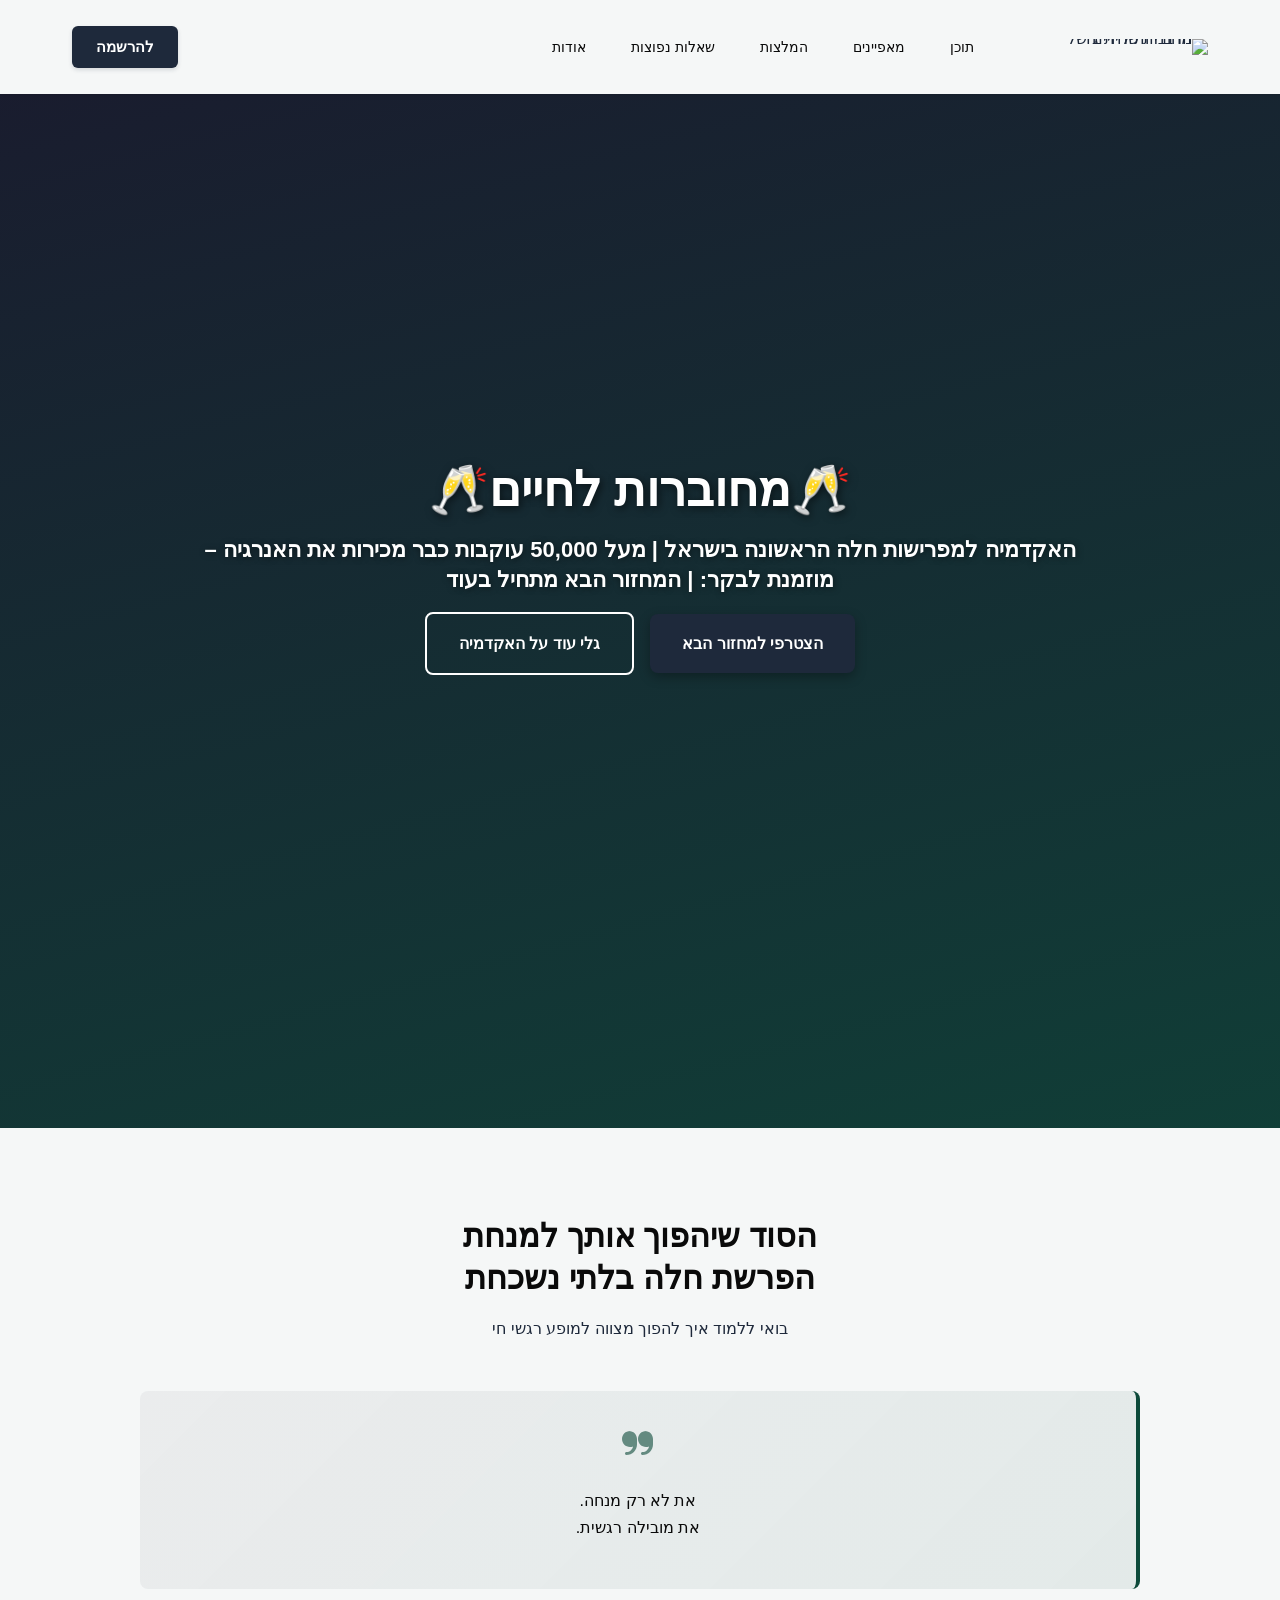
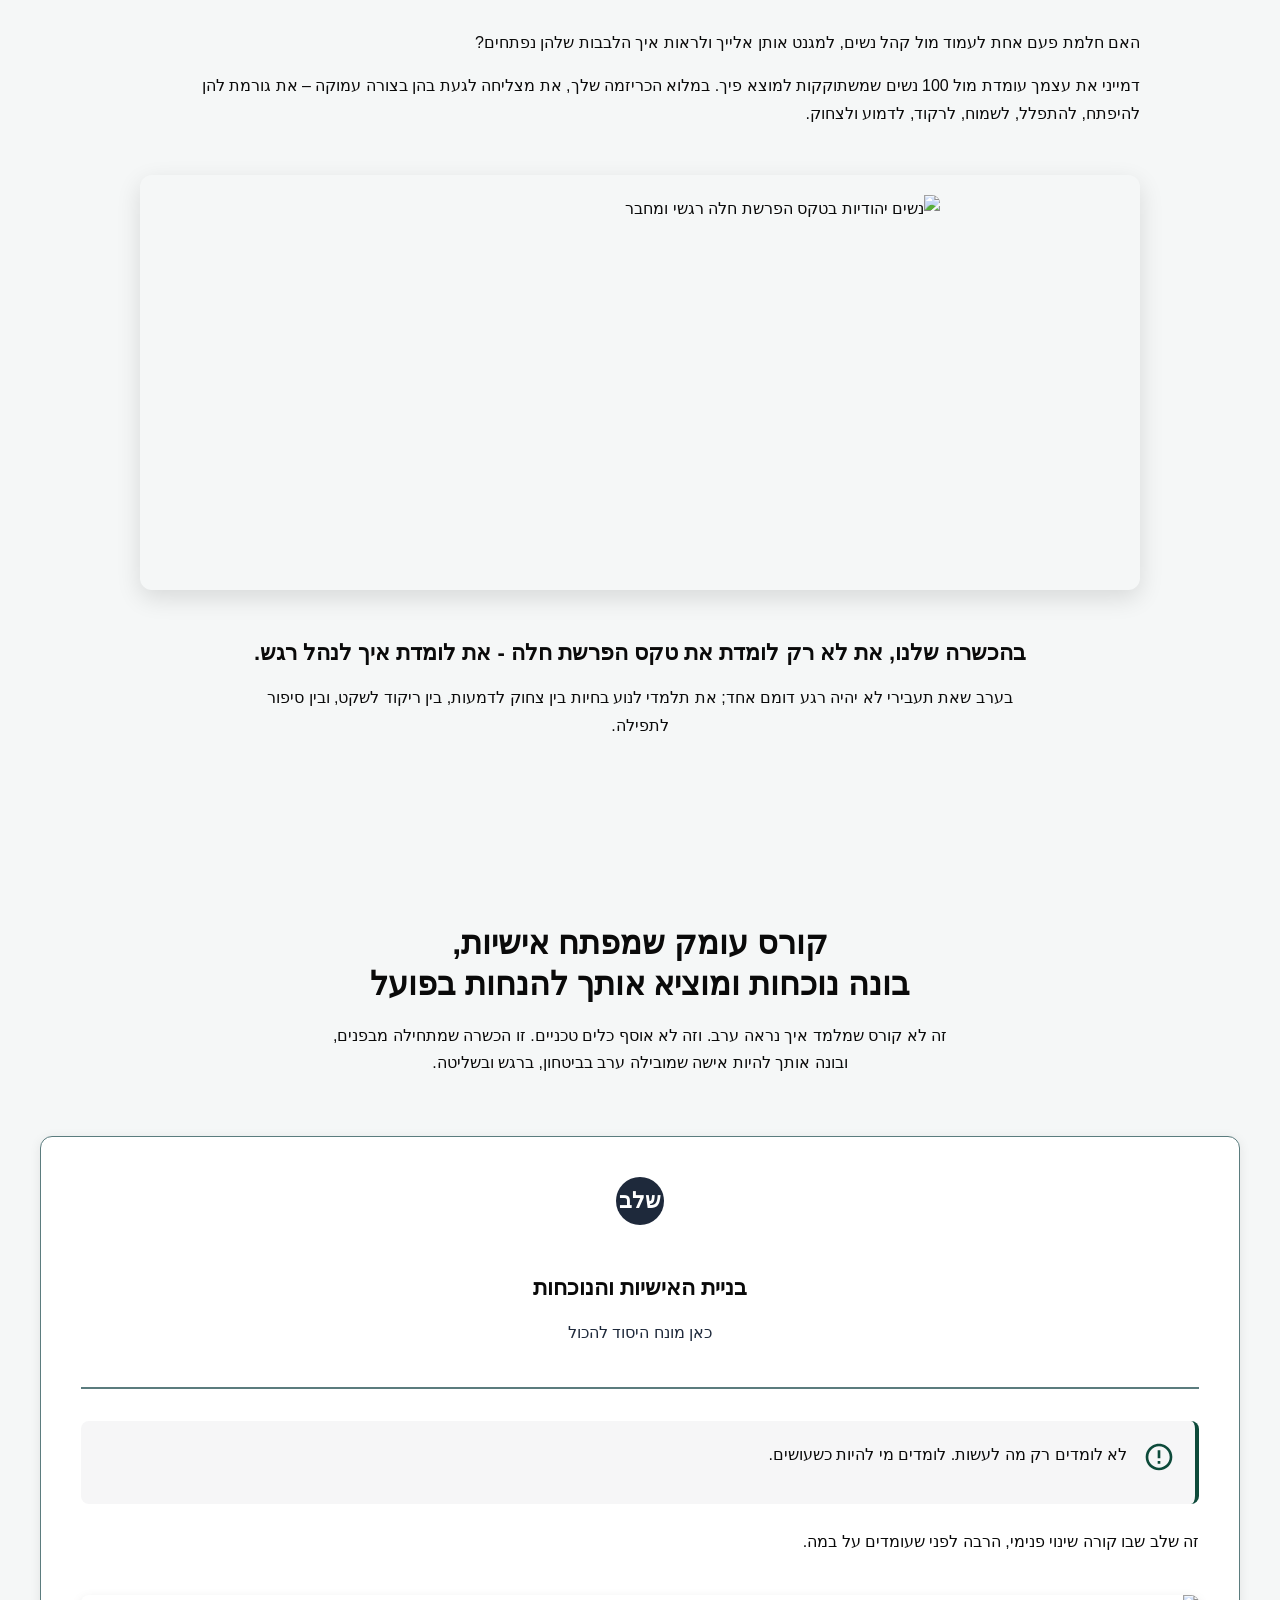
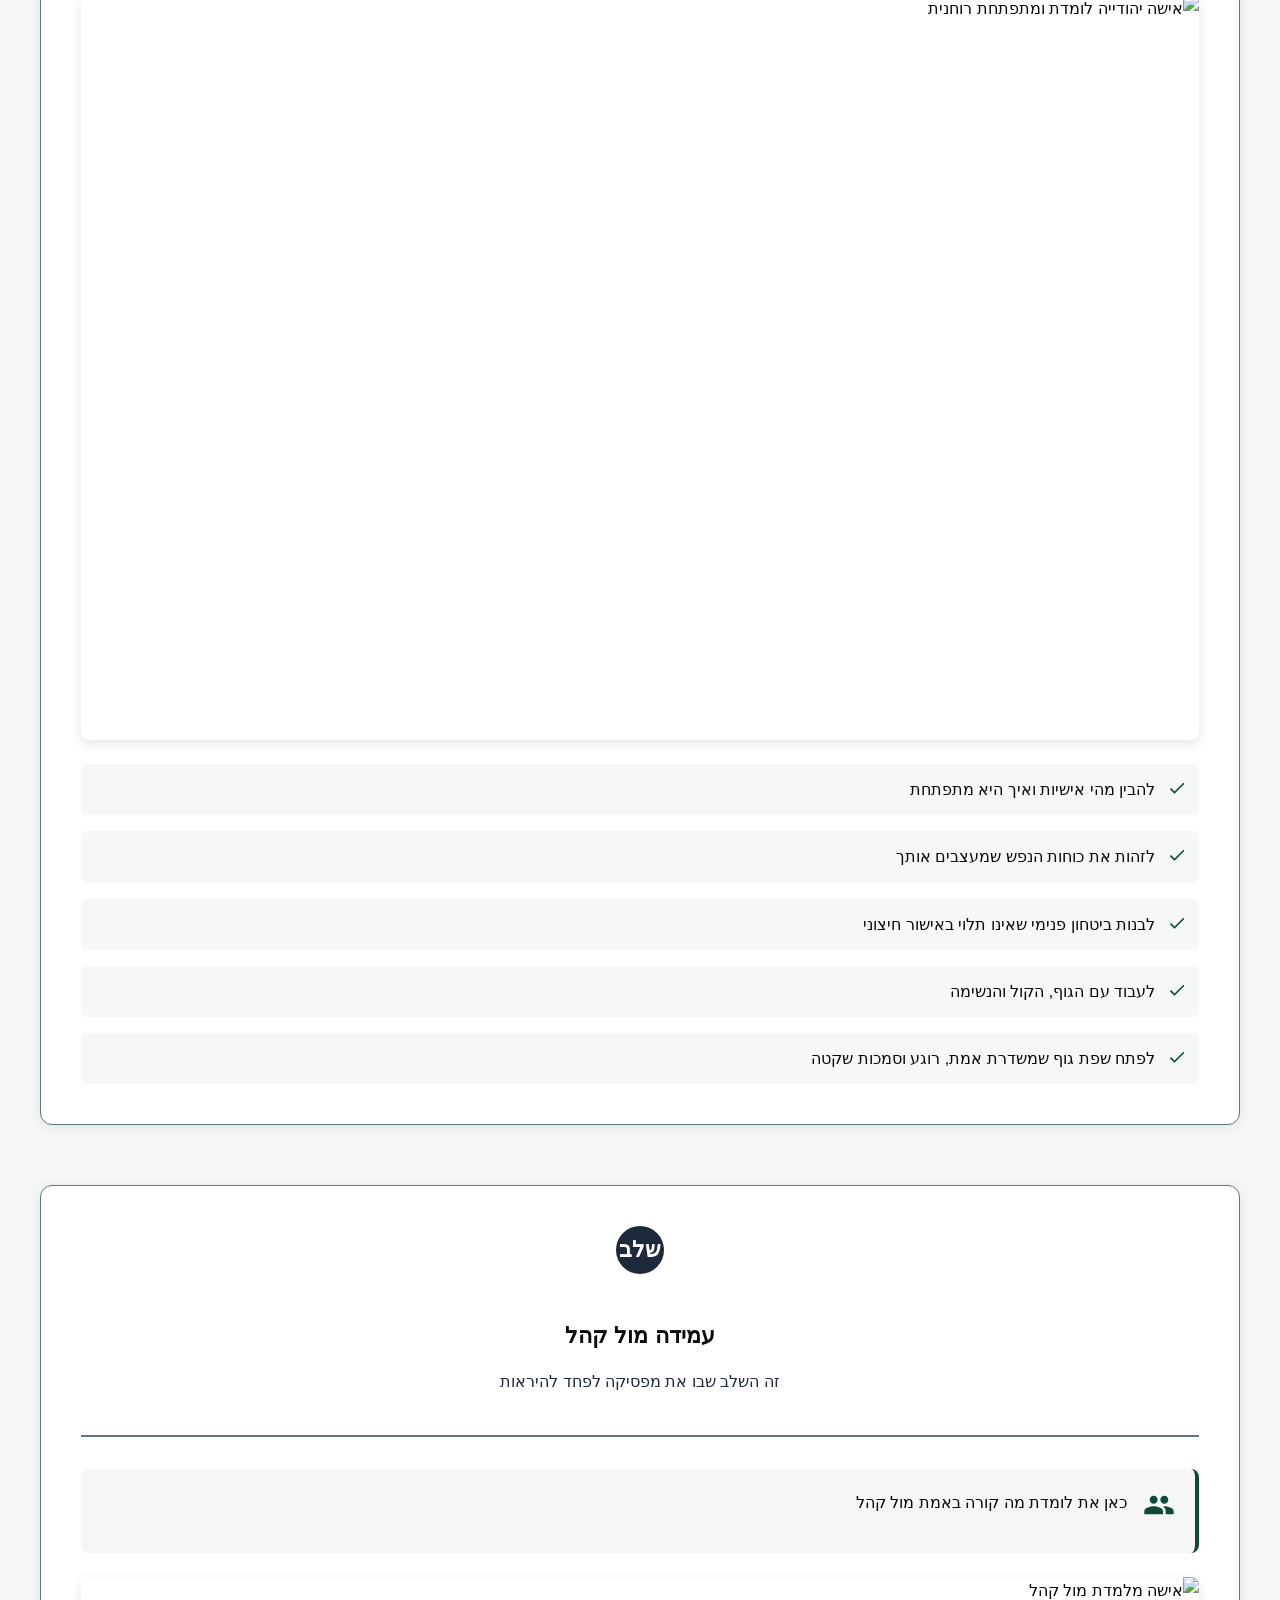
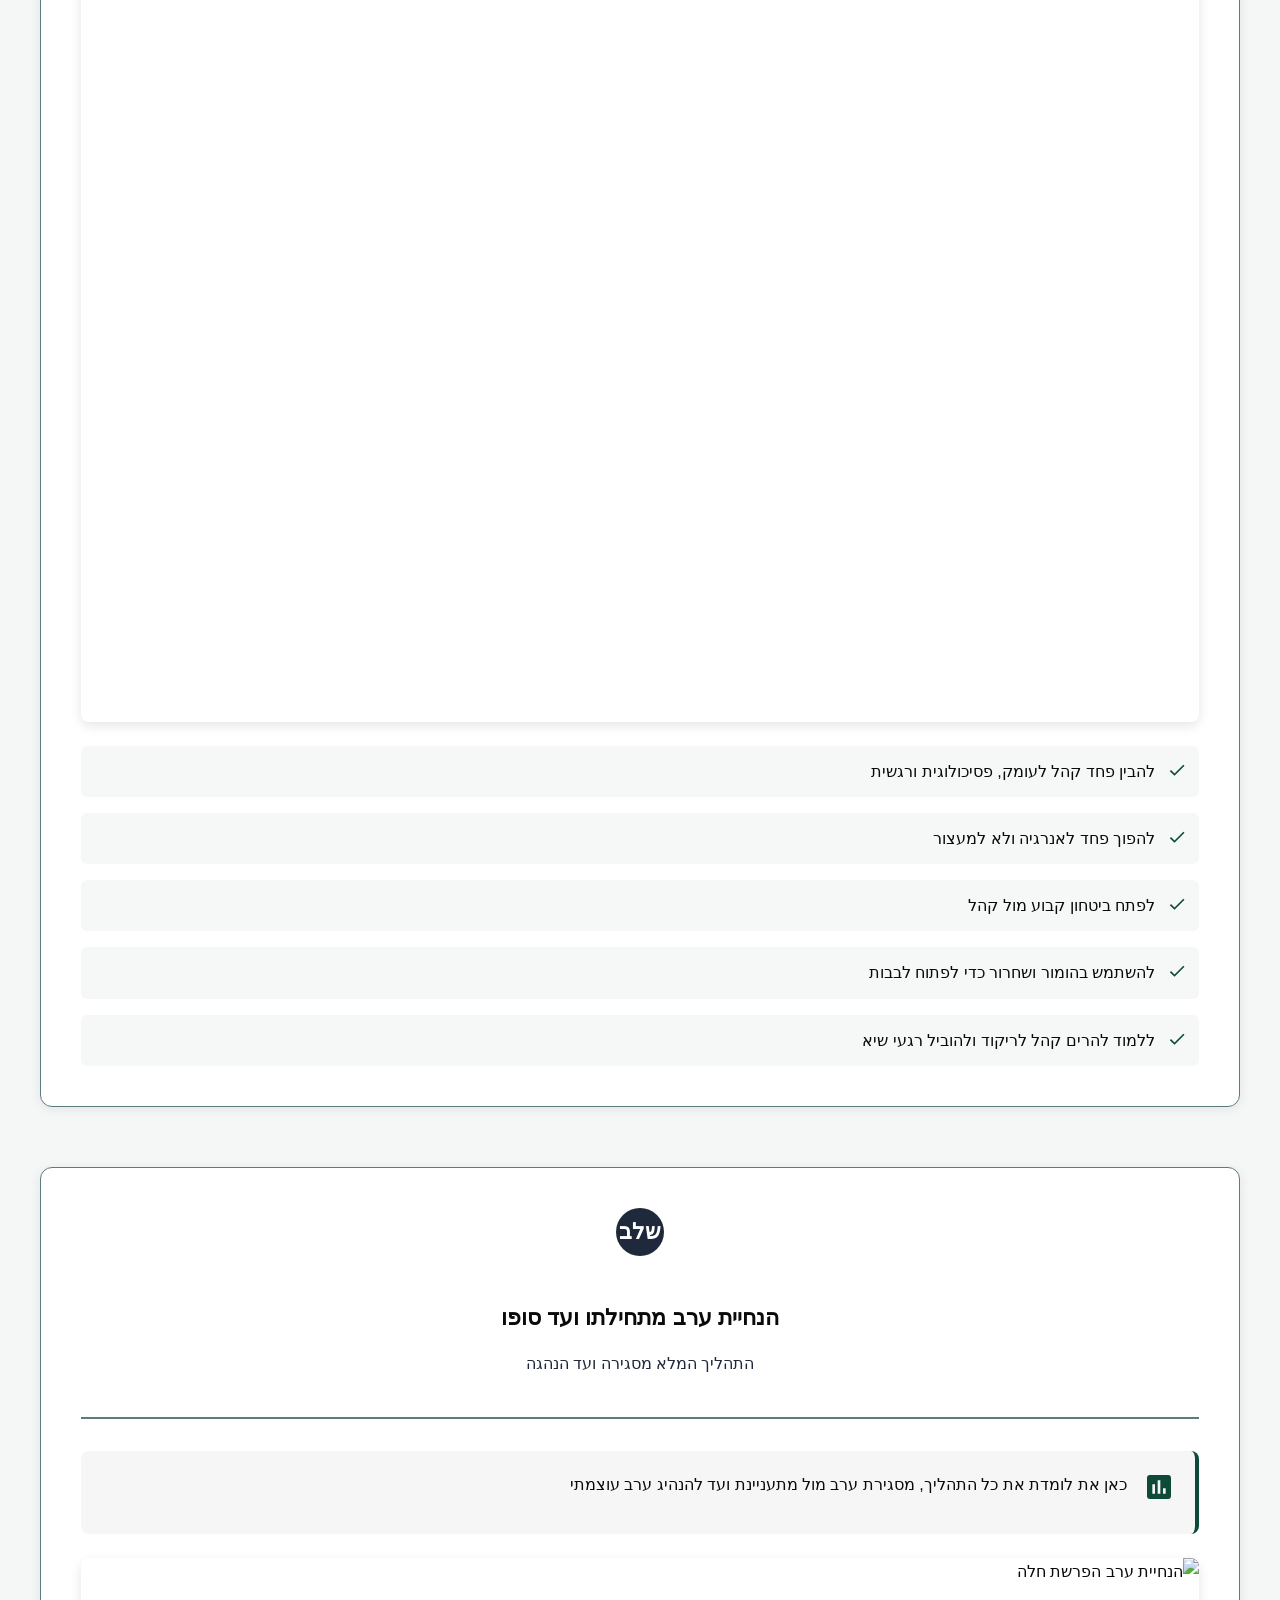
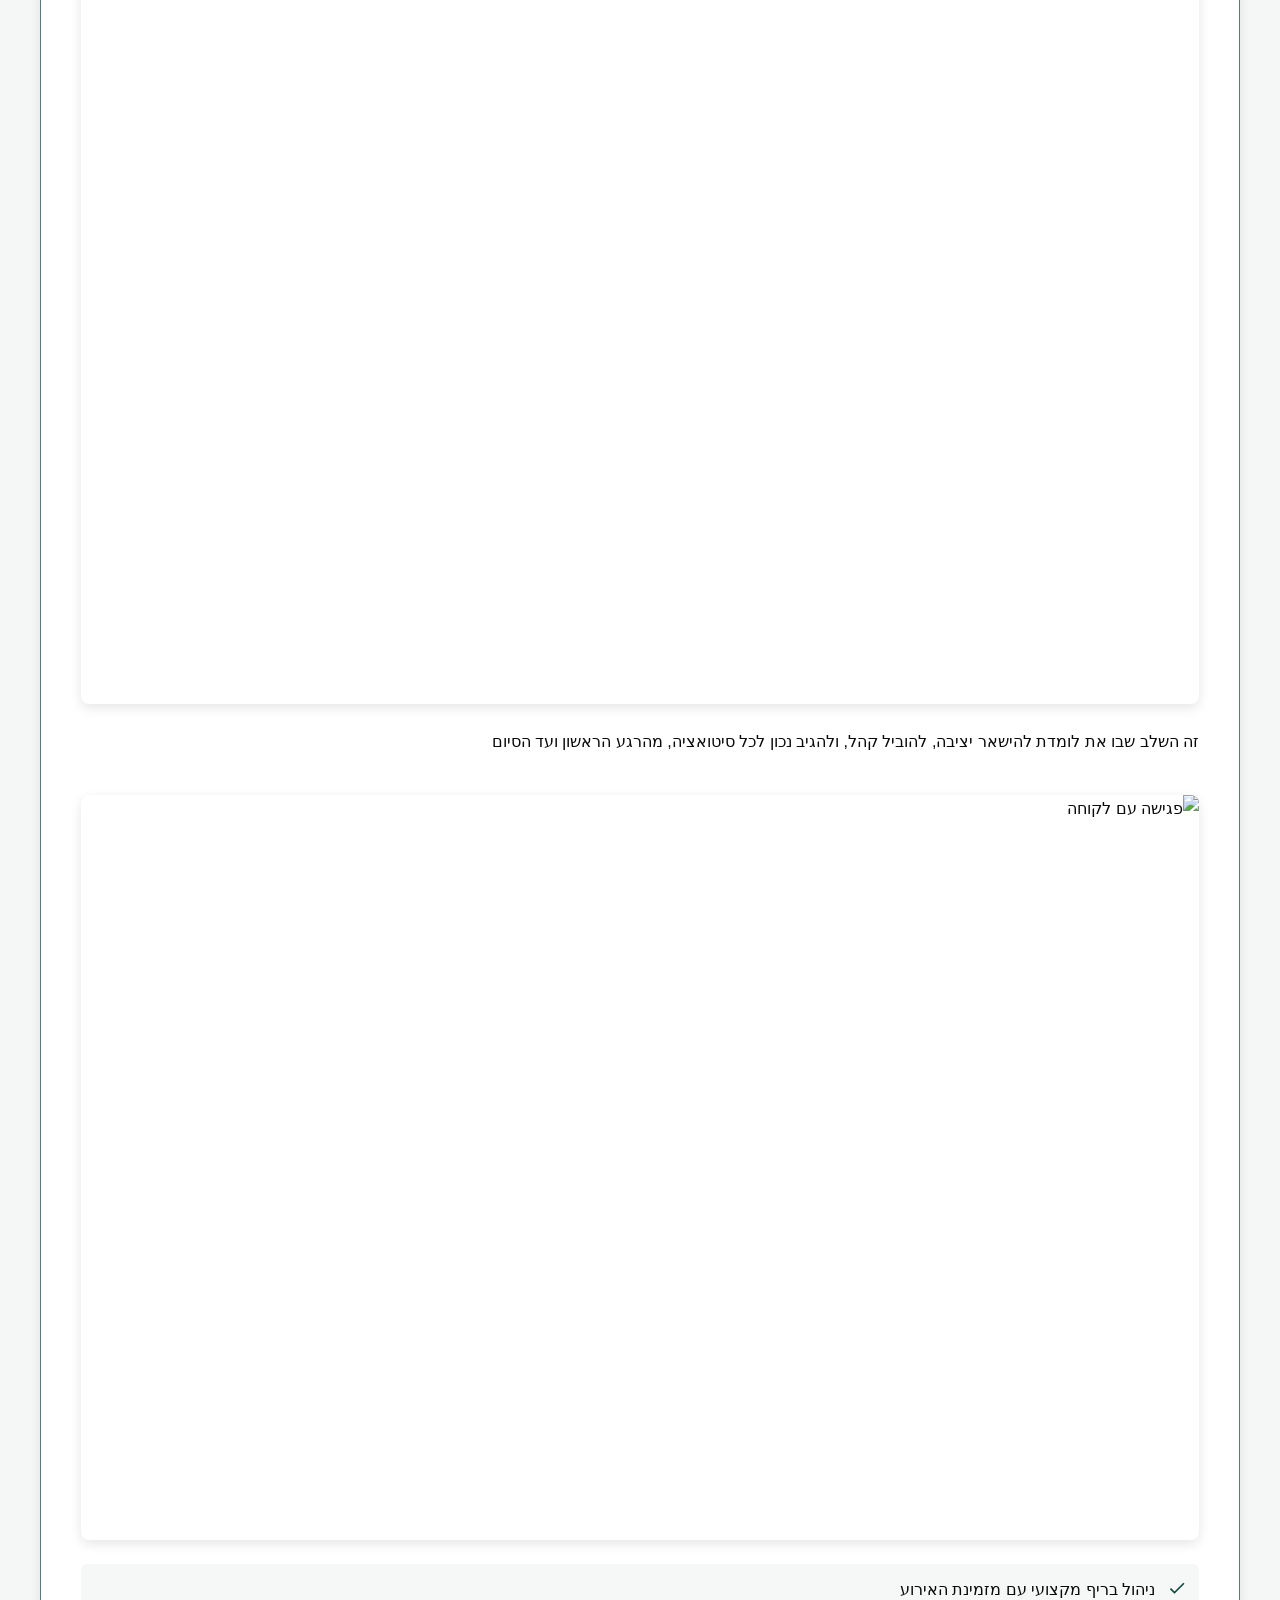
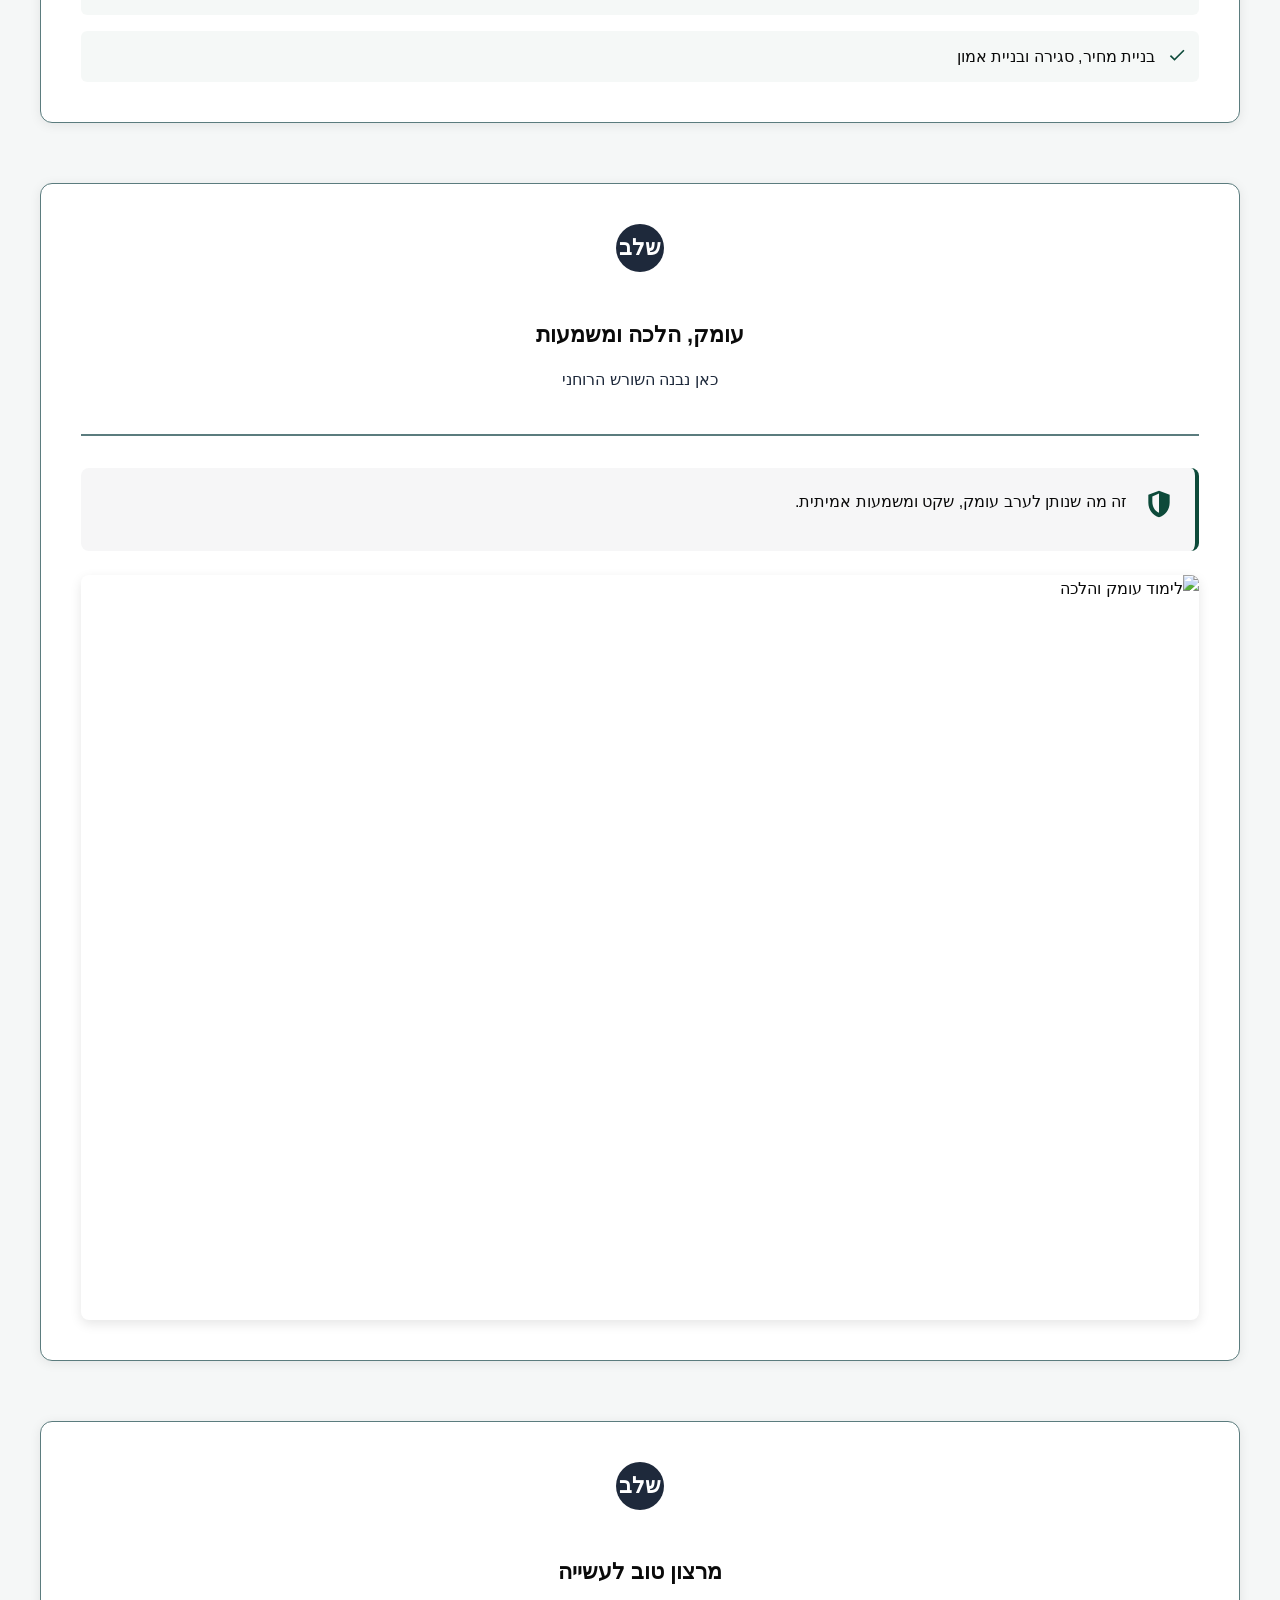
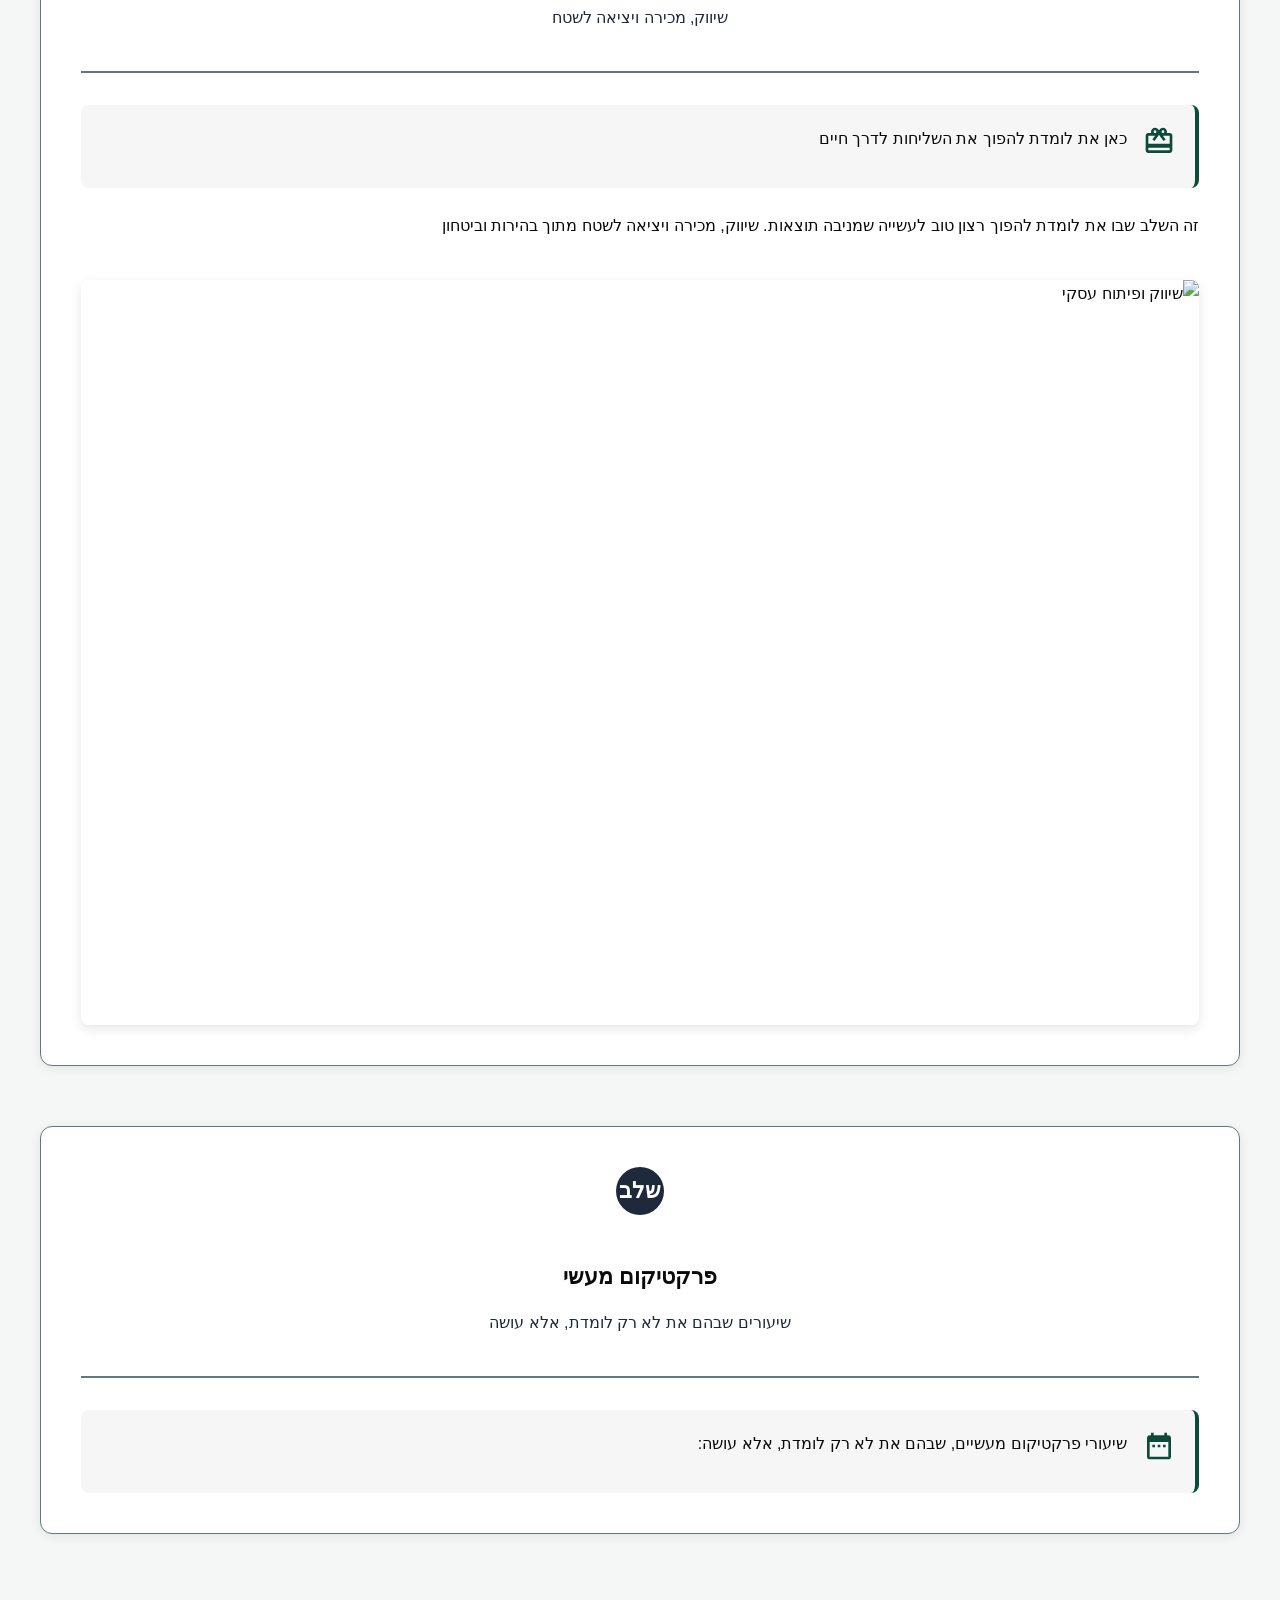
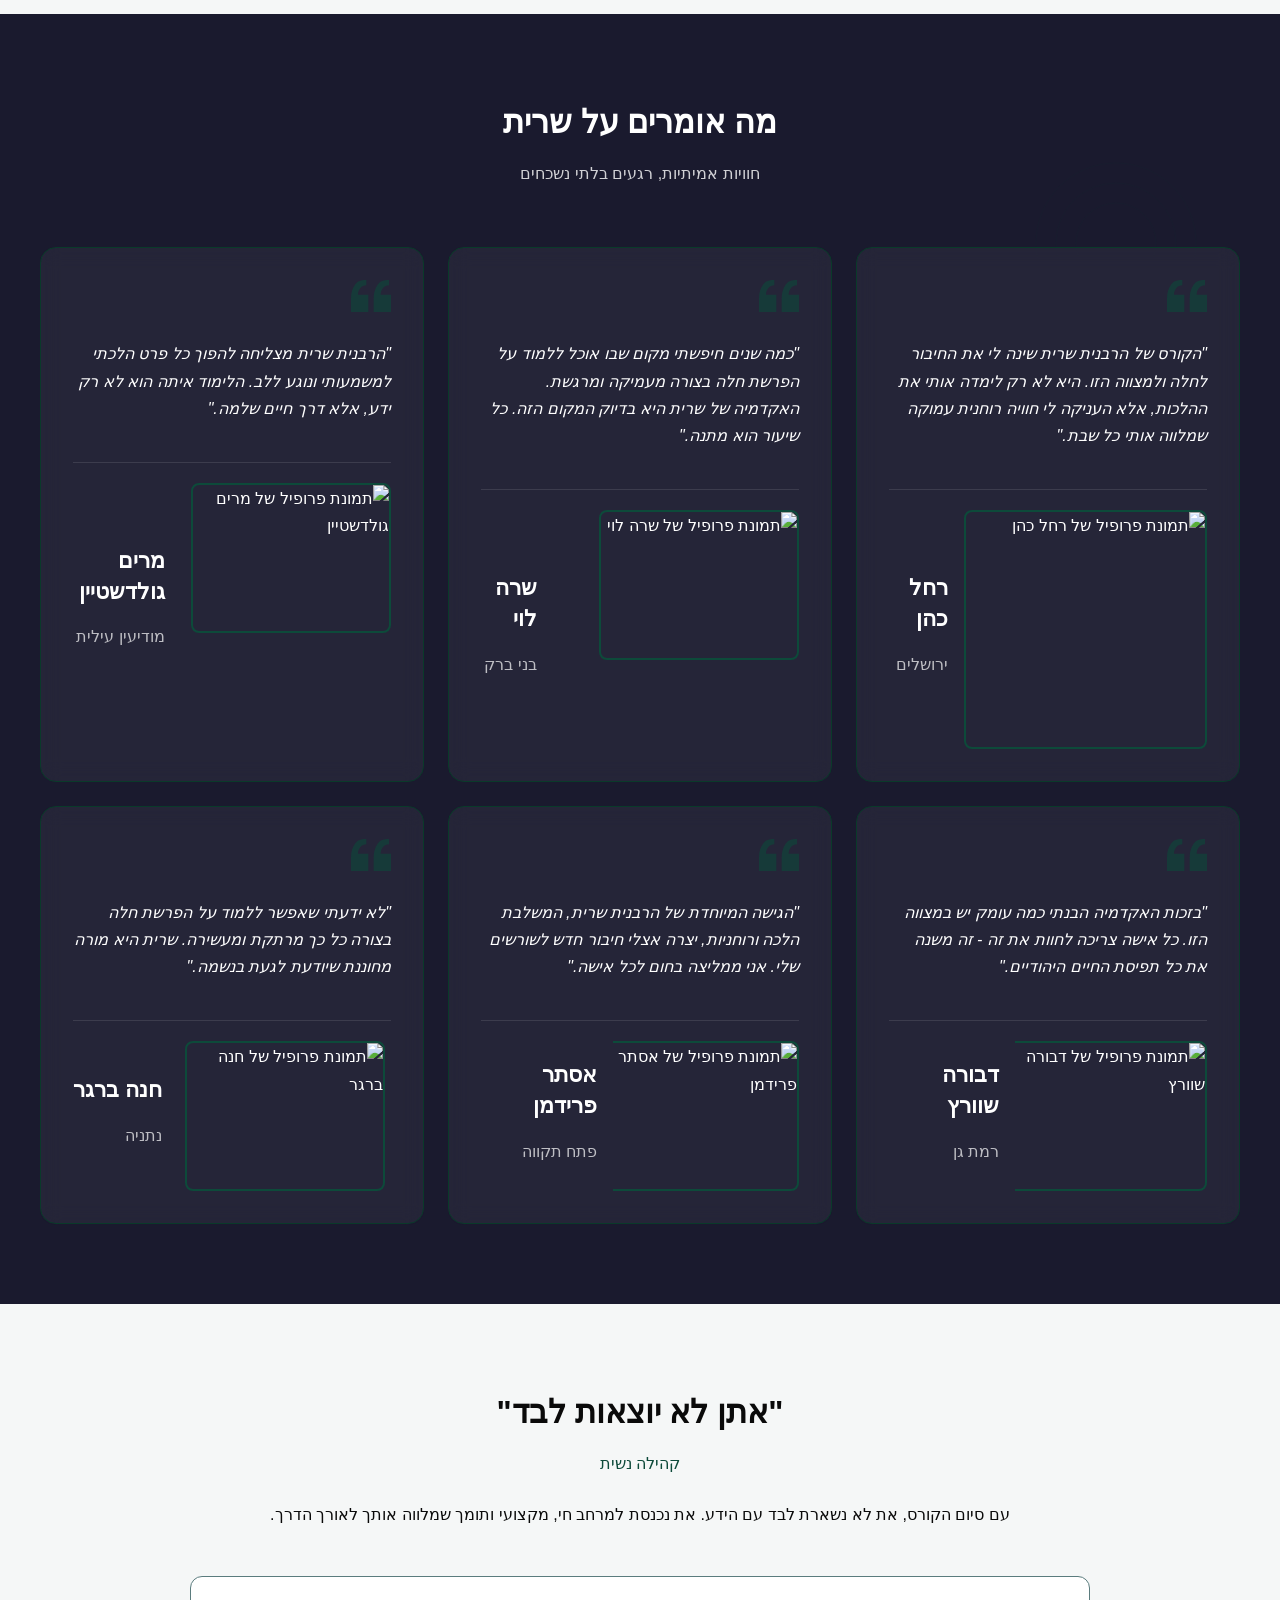
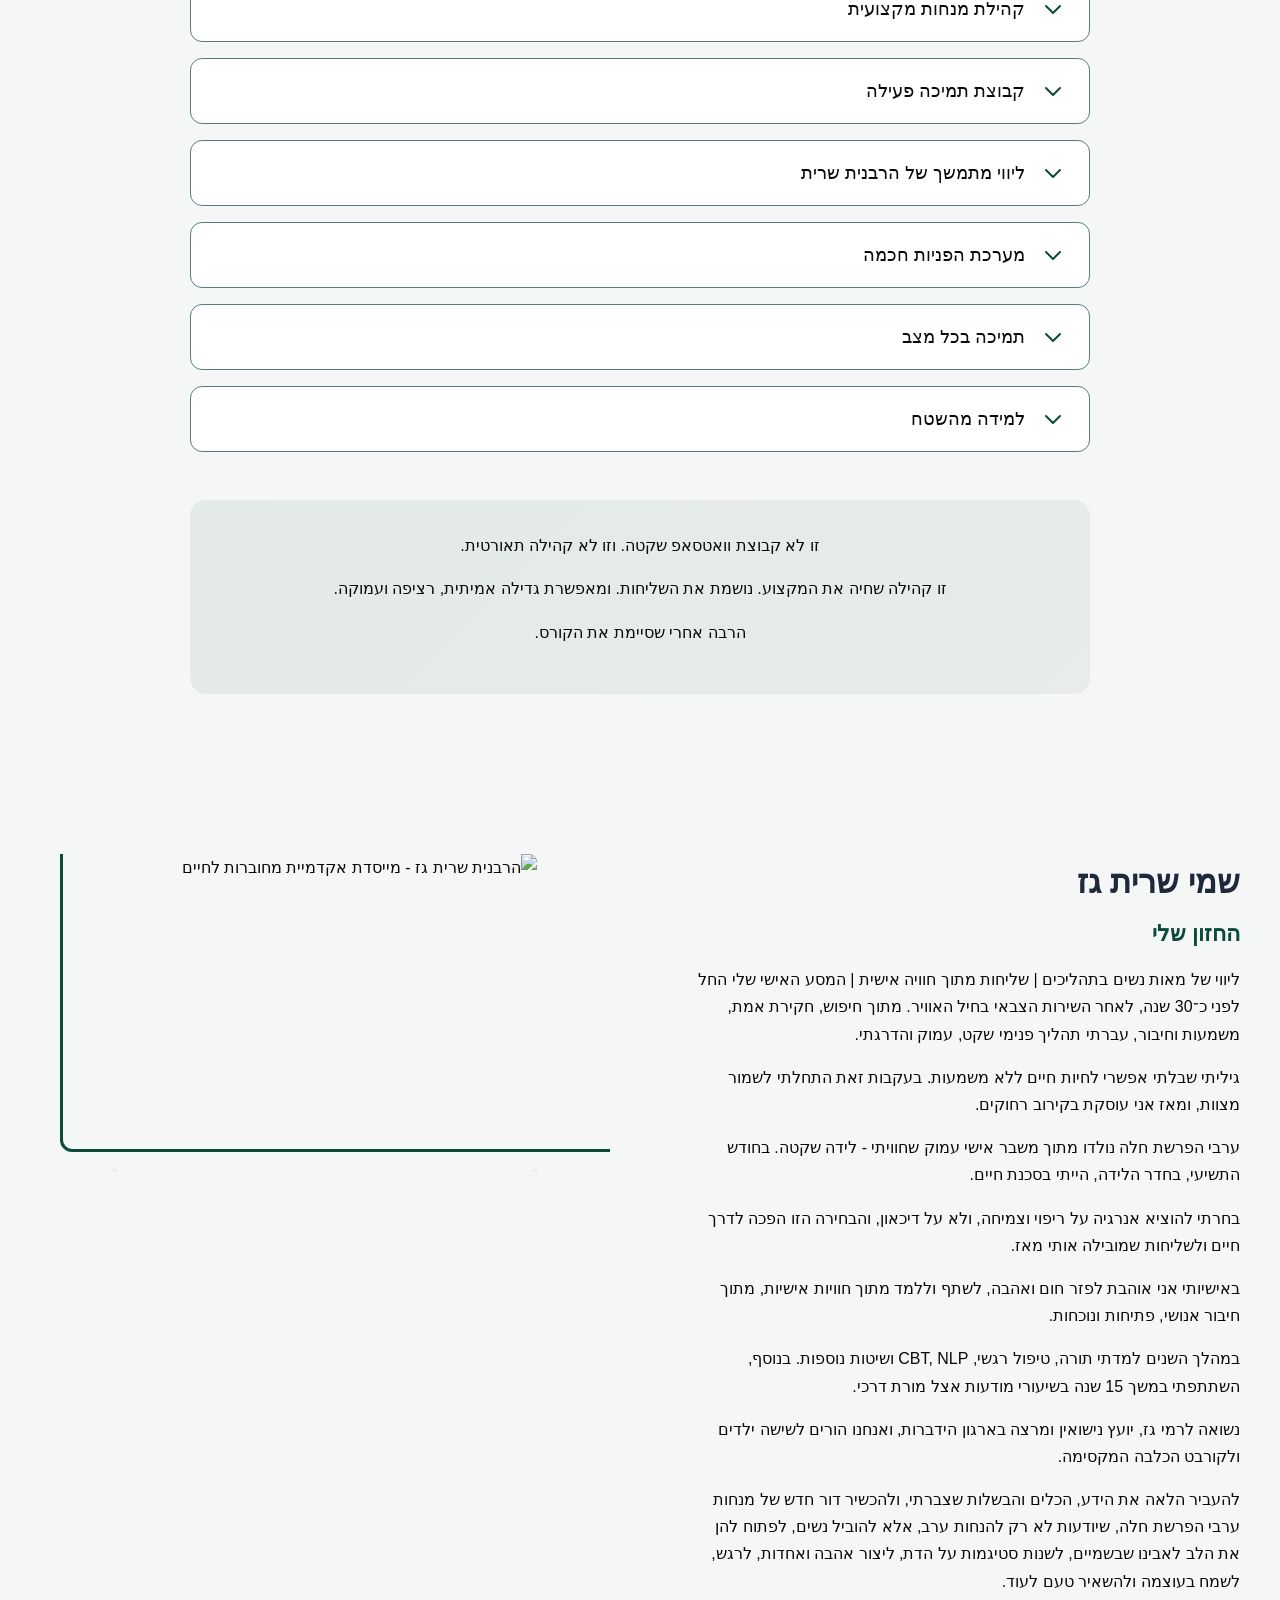
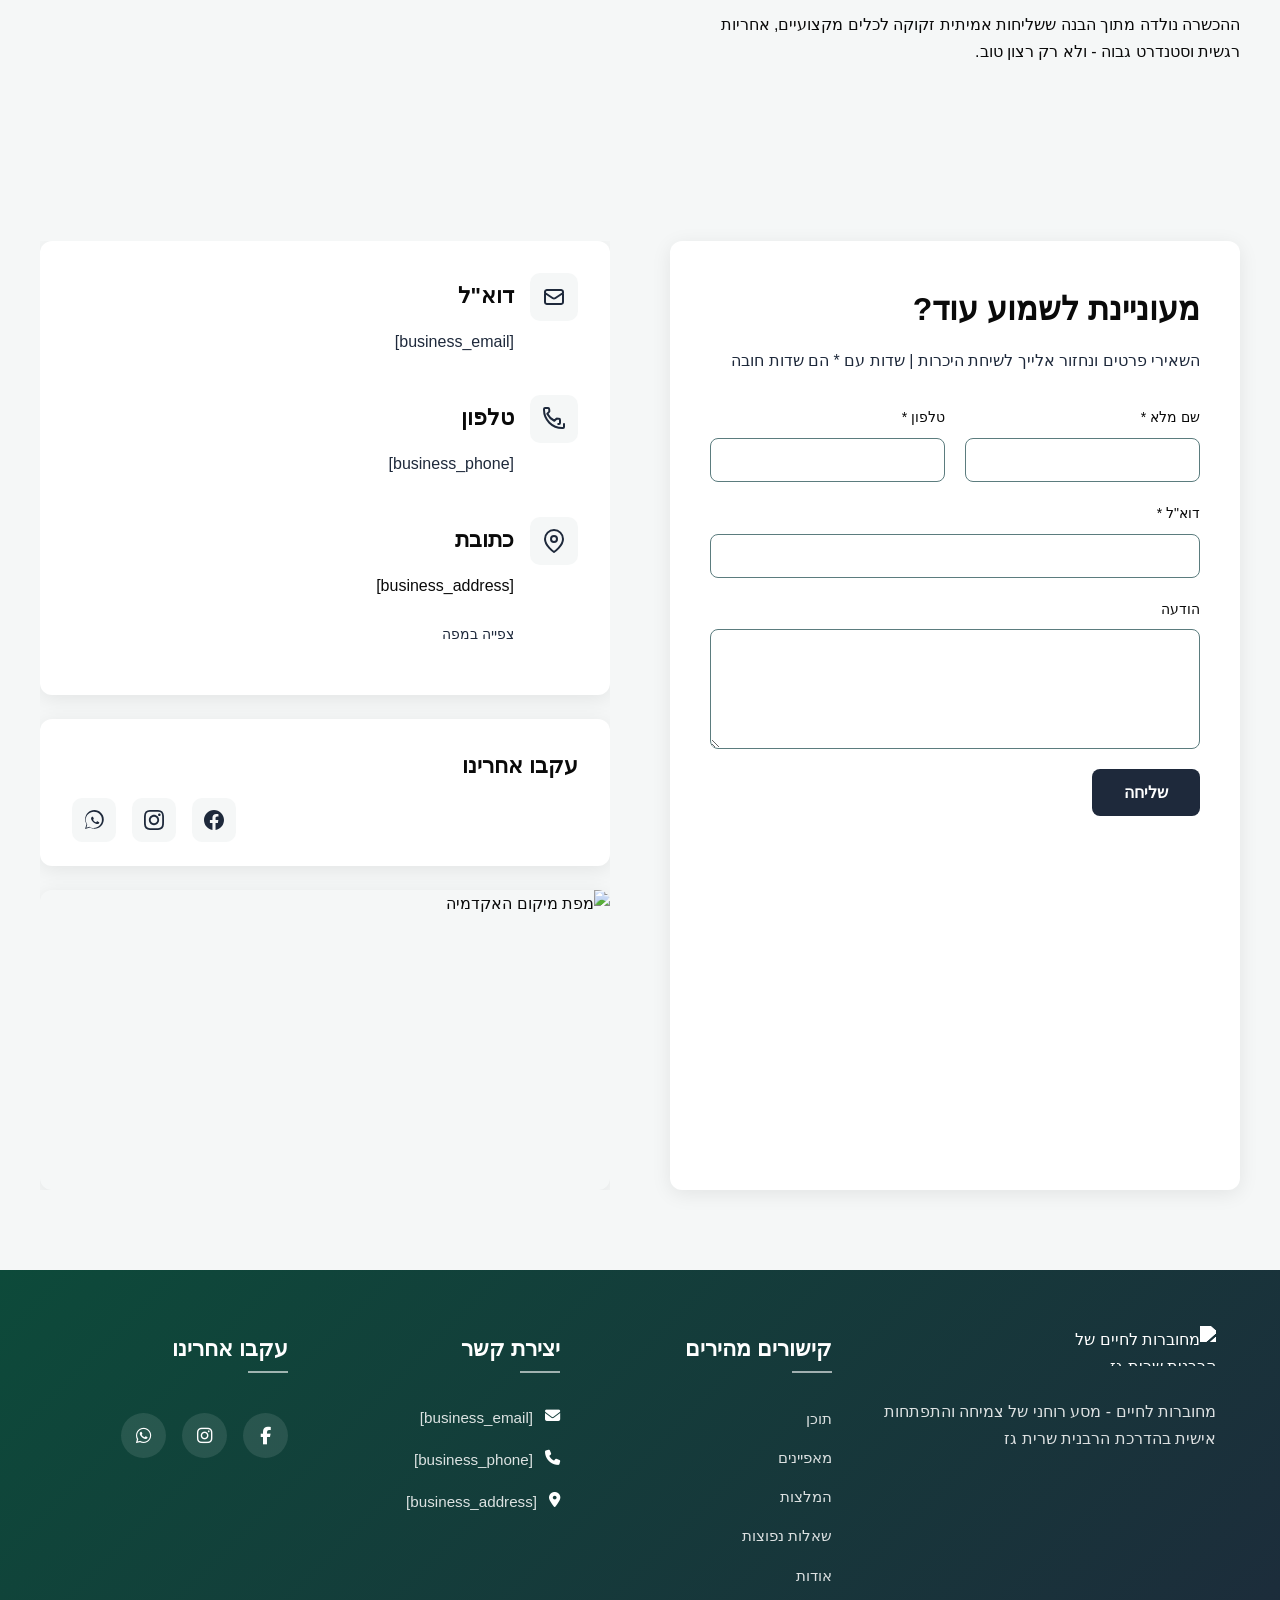
==== commit a83fbdcc: "Background sync: Progressive GitHub Sync" ====
--- a/public/index.html
+++ b/public/index.html
@@ -1 +1 @@
-<!doctype html><html dir="rtl" lang="he"><head><meta charset="UTF-8"><meta content="width=device-width,initial-scale=1" name="viewport"><meta content="index, follow" name="robots"><title>האקדמיה הראשונה להפרשת חלה בישראל — מחוברות לחיים של הרבנית שרית גז</title><meta content="גלי את המשמעות הרוחנית והעוצמה הנשית של מצוות הפרשת חלה. האקדמיה הראשונה מסוגה בישראל מציעה חיבור אותנטי למסורת היהודית דרך לימוד מעמיק והדרכה מקצועית." name="description"><meta content="הפרשת חלה, מצוות נשים, חינוך דתי לנשים, רוחניות יהודית, הרבנית שרית גז" name="keywords"><link href="/assets/favicon.ico" rel="icon" type="image/x-icon"><link href="/assets/favicon-16x16.png" rel="icon" type="image/png" sizes="16x16"><link href="/assets/favicon-32x32.png" rel="icon" type="image/png" sizes="32x32"><link href="/assets/favicon-48x48.png" rel="icon" type="image/png" sizes="48x48"><link href="/assets/favicon-192x192.png" rel="icon" type="image/png" sizes="192x192"><link href="/assets/favicon-512x512.png" rel="icon" type="image/png" sizes="512x512"><link href="/assets/apple-touch-icon.png" rel="apple-touch-icon"><script>!function(){"use strict";var t="66d292fa-f5eb-47b8-a511-7087f84e6ab9",e="https://qaapi.zappy5.com/api/analytics/track",a=18e5,n=2592e6,o=!0,i=!0,r=!0;var s=function(){var e="zappy_visitor_"+t,a=null;try{if(a=localStorage.getItem(e)){var o=JSON.parse(a),i=Date.now();if(i-o.created<n)return o.lastSeen=i,localStorage.setItem(e,JSON.stringify(o)),o.id}}catch(t){console.warn("Zappy Analytics: LocalStorage not available")}var r="zv_"+Date.now()+"_"+Math.random().toString(36).substr(2,9);try{localStorage.setItem(e,JSON.stringify({id:r,created:Date.now(),lastSeen:Date.now()}))}catch(t){}return r}(),c=function(){var e="zappy_session_"+t,n=null;try{if(n=sessionStorage.getItem(e)){var o=JSON.parse(n),i=Date.now();if(i-o.timestamp<a)return o.timestamp=i,sessionStorage.setItem(e,JSON.stringify(o)),o.id}}catch(t){console.warn("Zappy Analytics: SessionStorage not available")}var r="zs_"+Date.now()+"_"+Math.random().toString(36).substr(2,9);try{sessionStorage.setItem(e,JSON.stringify({id:r,timestamp:Date.now()}))}catch(t){}return r}();function l(a,n){n=n||{};var o={website_id:t,event_type:a,page_path:window.location.pathname,referrer:document.referrer||"direct",visitor_id:s,session_id:c,metadata:n};if(navigator.sendBeacon){var i=new Blob([JSON.stringify(o)],{type:"application/json"});navigator.sendBeacon(e,i)}else fetch(e,{method:"POST",headers:{"Content-Type":"application/json"},body:JSON.stringify(o),keepalive:!0}).catch(function(t){console.warn("Zappy Analytics: Failed to track event",t)})}o&&l("pageview",{title:document.title,url:window.location.href}),i&&document.addEventListener("click",function(t){var e=t.target;if("BUTTON"===e.tagName||e.closest("button")){var a="BUTTON"===e.tagName?e:e.closest("button");l("click",{element:"button",text:a.textContent.trim().substring(0,100),id:a.id||null,class:a.className||null})}else if("A"===e.tagName||e.closest("a")){var n="A"===e.tagName?e:e.closest("a");l("navigation",{element:"link",text:n.textContent.trim().substring(0,100),href:n.href,external:n.hostname!==window.location.hostname})}},!0),r&&document.addEventListener("submit",function(t){var e=t.target;l("form_submit",{form_id:e.id||null,form_name:e.name||null,form_action:e.action||null,form_method:e.method||"GET"})},!0);var d=Date.now();window.addEventListener("beforeunload",function(){l("page_unload",{time_on_page:Math.floor((Date.now()-d)/1e3),page_path:window.location.pathname})}),window.zappyAnalytics={track:l,getVisitorId:function(){return s},getSessionId:function(){return c}}}()</script><meta content="האקדמיה הראשונה להפרשת חלה בישראל — מחוברות לחיים של הרבנית שרית גז" property="og:title"><meta content="גלי את המשמעות הרוחנית והעוצמה הנשית של מצוות הפרשת חלה. האקדמיה הראשונה מסוגה בישראל מציעה חיבור אותנטי למסורת היהודית דרך לימוד מעמיק והדרכה מקצועית." property="og:description"><meta content="website" property="og:type"><meta content="he_IL" property="og:locale"><meta content="summary_large_image" name="twitter:card"><meta content="האקדמיה הראשונה להפרשת חלה בישראל — מחוברות לחיים של הרבנית שרית גז" name="twitter:title"><meta content="גלי את המשמעות הרוחנית והעוצמה הנשית של מצוות הפרשת חלה. האקדמיה הראשונה מסוגה בישראל מציעה חיבור אותנטי למסורת היהודית דרך לימוד מעמיק והדרכה מקצועית." name="twitter:description"><link href="https://cdnjs.cloudflare.com/ajax/libs/font-awesome/6.4.0/css/all.min.css" rel="stylesheet"><link href="/assets/favicon.ico" rel="icon" type="image/x-icon"><link href="/assets/favicon-16x16.png" rel="icon" type="image/png" sizes="16x16"><link href="/assets/favicon-32x32.png" rel="icon" type="image/png" sizes="32x32"><link href="/assets/favicon-48x48.png" rel="icon" type="image/png" sizes="48x48"><link href="/assets/favicon-192x192.png" rel="icon" type="image/png" sizes="192x192"><link href="/assets/favicon-512x512.png" rel="icon" type="image/png" sizes="512x512"><link href="/assets/apple-touch-icon.png" rel="apple-touch-icon"><link href="https://cdn.jsdelivr.net/npm/vanilla-cookieconsent@3/dist/cookieconsent.css" rel="stylesheet"><script src="https://cdn.jsdelivr.net/npm/vanilla-cookieconsent@3/dist/cookieconsent.umd.js"></script><script src="https://cdn.jsdelivr.net/gh/mickidum/acc_toolbar/acctoolbar/acctoolbar.min.js"></script><link href="/styles.css" rel="stylesheet"><style id="zappy-dropdown-submenu-styles">#navMenu li:has(.sub-menu),.nav-menu li:has(.sub-menu),.navbar li:has(.sub-menu),nav li:has(.sub-menu){position:relative}#navMenu .sub-menu,.nav-menu .sub-menu,.navbar .sub-menu,nav .sub-menu{display:block!important;position:absolute!important;top:100%;left:0;min-width:220px;background:#fff;border-radius:8px;box-shadow:0 8px 25px rgba(0,0,0,.15);padding:8px 0;opacity:0;visibility:hidden;transform:translateY(10px);transition:all .3s ease;z-index:1000;list-style:none;pointer-events:none}#navMenu li:hover>.sub-menu,.nav-menu li:hover>.sub-menu,.navbar li:hover>.sub-menu,nav li:hover>.sub-menu{opacity:1!important;visibility:visible!important;transform:translateY(0)!important;pointer-events:auto!important}.sub-menu li{list-style:none;margin:0;padding:0}.sub-menu a{display:block!important;padding:10px 16px!important;color:var(--text-dark,#333)!important;font-weight:500;text-decoration:none;white-space:nowrap;transition:background-color .2s}.sub-menu a:hover{background-color:#f5f5f5}[dir=rtl] .nav-menu .sub-menu,[dir=rtl] .navbar .sub-menu,[dir=rtl] nav .sub-menu,html[lang=ar] .nav-menu .sub-menu,html[lang=ar] .navbar .sub-menu,html[lang=ar] nav .sub-menu,html[lang=he] .nav-menu .sub-menu,html[lang=he] .navbar .sub-menu,html[lang=he] nav .sub-menu{left:auto!important;right:0!important}.sub-menu:empty,.sub-menu:not(:has(li)),.sub-menu:not(:has(li:not(.zappy-hidden-menu-item))){display:none!important;opacity:0!important;visibility:hidden!important;pointer-events:none!important}li:has(.menu-group-title):hover>.sub-menu{opacity:1!important;visibility:visible!important;transform:translateY(0)!important;pointer-events:auto!important}#navMenu>li>.menu-group-title,.nav-menu>li>.menu-group-title{display:inline-block;padding:.5rem 1rem;cursor:default;user-select:none}@media (max-width:768px){#navMenu .sub-menu,.nav-menu .sub-menu,.navbar .sub-menu,nav .sub-menu{position:static!important;transform:none!important;box-shadow:none!important;background:0 0!important;max-height:0;overflow:hidden;opacity:0;visibility:hidden;transition:max-height .3s ease,opacity .3s ease;padding:0!important;border-radius:0!important}.sub-menu.mobile-expanded{max-height:500px!important;opacity:1!important;visibility:visible!important;padding:8px 0 8px 16px!important}[dir=rtl] .sub-menu.mobile-expanded,html[lang=he] .sub-menu.mobile-expanded{padding:8px 16px 8px 0!important}#navMenu li:hover>.sub-menu,.nav-menu li:hover>.sub-menu,.navbar li:hover>.sub-menu,nav li:hover>.sub-menu{opacity:0;visibility:hidden;pointer-events:none}#navMenu li>.sub-menu.mobile-expanded,.nav-menu li>.sub-menu.mobile-expanded,.navbar li>.sub-menu.mobile-expanded,nav li>.sub-menu.mobile-expanded{opacity:1!important;visibility:visible!important;pointer-events:auto!important}#navMenu li:has(.sub-menu),.nav-menu li:has(.sub-menu),.navbar li:has(.sub-menu),nav li:has(.sub-menu){display:flex!important;flex-wrap:wrap!important;align-items:center!important;position:relative!important;min-height:44px!important}#navMenu li:has(.sub-menu)>a,.nav-menu li:has(.sub-menu)>a,.navbar li:has(.sub-menu)>a,nav li:has(.sub-menu)>a{flex:1!important;min-width:0!important}#navMenu li:has(.sub-menu)>.menu-group-title,.nav-menu li:has(.sub-menu)>.menu-group-title,.navbar li:has(.sub-menu)>.menu-group-title,nav li:has(.sub-menu)>.menu-group-title{flex:1!important;min-width:0!important;padding:0!important;line-height:inherit!important}#navMenu li:has(.sub-menu)>.sub-menu,.nav-menu li:has(.sub-menu)>.sub-menu,.navbar li:has(.sub-menu)>.sub-menu,nav li:has(.sub-menu)>.sub-menu{flex-basis:100%!important;width:100%!important}#navMenu li:has(.sub-menu)>a [class*=arrow],#navMenu li:has(.sub-menu)>a [class*=chevron],.nav-menu li:has(.sub-menu)>a .fa-angle-down,.nav-menu li:has(.sub-menu)>a .fa-chevron-down,.nav-menu li:has(.sub-menu)>a [class*=arrow],.nav-menu li:has(.sub-menu)>a [class*=chevron],nav li:has(.sub-menu)>a [class*=arrow],nav li:has(.sub-menu)>a [class*=chevron]{display:none!important;visibility:hidden!important}.mobile-submenu-toggle{display:flex!important;align-items:center!important;justify-content:center!important;width:44px!important;height:auto!important;background:0 0!important;border:none!important;cursor:pointer!important;color:var(--text-dark)!important;position:static!important;flex-shrink:0!important;align-self:stretch!important;z-index:2!important;padding:0!important;margin:0!important}.mobile-submenu-toggle::after{content:''!important;width:0!important;height:0!important;border-left:6px solid transparent!important;border-right:6px solid transparent!important;border-top:7px solid currentColor!important;transition:transform .3s ease!important}.mobile-submenu-toggle.expanded::after{transform:rotate(180deg)!important}.sub-menu a{padding:10px 0!important;display:block!important;color:var(--text-dark)!important}.navbar .sub-menu li a,.zappy-products-dropdown .sub-menu a,nav.navbar .sub-menu li a{color:var(--text-dark)!important}}@media (min-width:769px){.mobile-submenu-toggle{display:none!important}}</style><style id="mobile-lang-menu-deployed-css">@media (max-width:768px){.lang-switcher,.nav-container .lang-switcher,.nav-cta-container .lang-switcher,.nav-ecommerce-icons .lang-switcher,.nav-icons-left .lang-switcher,.navbar .lang-switcher,.navbar .nav-cta-container .lang-switcher{display:none!important}.mobile-lang-menu{width:100%;border-top:1px solid rgba(128,128,128,.2);padding:8px 0 0 0;margin-top:8px}.mobile-lang-toggle{display:flex!important;align-items:center;justify-content:space-between;width:100%;padding:12px 16px;background:0 0;border:none;cursor:pointer;font-size:15px;color:inherit;font-family:inherit}.mobile-lang-toggle::after{content:'';display:inline-block;width:8px;height:8px;border-right:2px solid currentColor;border-bottom:2px solid currentColor;transform:rotate(45deg);transition:transform .3s ease;margin-left:8px}.mobile-lang-toggle.expanded::after{transform:rotate(-135deg)}.mobile-lang-options{max-height:0;overflow:hidden;transition:max-height .3s ease}.mobile-lang-options.expanded{max-height:300px}.mobile-lang-option{display:flex!important;align-items:center;gap:10px;padding:10px 24px;text-decoration:none;color:inherit;font-size:14px;font-family:inherit}.mobile-lang-option:hover{background:rgba(128,128,128,.1)}.mobile-lang-option.active{font-weight:600;opacity:.7;pointer-events:none}.mobile-lang-option img{width:20px;height:20px;border-radius:50%}}@media (min-width:769px){.mobile-lang-menu{display:none!important}}</style><style id="zappy-widget-visibility">#mic-access-tool-box,#mic-access-tool-general-button,#mic-init-access-tool #mic-access-tool-box,#mic-init-access-tool #mic-access-tool-general-button,#mic-init-access-tool .mic-access-tool-general-button,._access-icon,._access-menu,.mic-access-tool-box,.mic-access-tool-general-button,div[id*=mic-access-tool-box]{display:none!important;visibility:hidden!important;opacity:0!important;pointer-events:none!important}</style></head><body><nav class="navbar" dir="rtl"><button class="mobile-toggle" aria-label="תפריט" id="mobileToggle"><svg fill="none" viewbox="0 0 24 24" class="hamburger-icon" height="24" width="24"><path d="M3 12h18M3 6h18M3 18h18" stroke="currentColor" stroke-width="2" stroke-linecap="round"></path></svg><svg fill="none" viewbox="0 0 24 24" class="close-icon" height="24" width="24" style="display:none"><path d="M18 6L6 18M6 6l12 12" stroke="currentColor" stroke-width="2" stroke-linecap="round"></path></svg></button><button class="phone-header-btn" aria-label="התקשר"><svg fill="currentColor" viewbox="0 0 24 24" width="20" height="20"><path d="M22 16.92v3a2 2 0 0 1-2.18 2 19.79 19.79 0 0 1-8.63-3.07 19.5 19.5 0 0 1-6-6 19.79 19.79 0 0 1-3.07-8.67A2 2 0 0 1 4.11 2h3a2 2 0 0 1 2 1.72 12.84 12.84 0 0 0 .7 2.81 2 2 0 0 1-.45 2.11L8.09 9.91a16 16 0 0 0 6 6l1.27-1.27a2 2 0 0 1 2.11-.45 12.84 12.84 0 0 0 2.81.7A2 2 0 0 1 22 16.92z"></path></svg></button><div class="nav-container"><div class="nav-right-group"><div class="nav-brand"><a href="/" aria-label="Home" class="logo-link"><img alt="מחוברות לחיים של הרבנית שרית גז" class="logo" src="/assets/logo-1773312511036-ez32ql.webp?v=1773312512132-c377g3"></a></div><ul class="nav-menu" id="navMenu"><li><a href="#content">תוכן</a></li><li><a href="#features">מאפיינים</a></li><li><a href="#testimonials">המלצות</a></li><li><a href="#faq">שאלות נפוצות</a></li><li><a href="#about">אודות</a></li></ul></div><div class="nav-cta-container"><li class="nav-cta-item"><a href="#contact" class="nav-cta-btn">להרשמה</a></li></div></div></nav><script>window.addEventListener("load",function(){const e=document.querySelector(".navbar, nav, header");if(!e)return void console.log("[Navbar] Navbar element not found");let t=document.getElementById("mobileToggle")||document.querySelector(".mobile-toggle")||document.querySelector(".hamburger")||document.querySelector(".hamburger-menu")||document.querySelector(".menu-toggle")||document.querySelector(".burger-menu")||document.querySelector('[aria-label="Menu"]')||document.querySelector('[aria-label="תפריט"]');const o=document.querySelector(".phone-header-btn"),n=window.getComputedStyle(e);let r=n.backgroundColor;if(console.log("[Navbar] Initial navbar background:",r),"transparent"===r||"rgba(0, 0, 0, 0)"===r||r.startsWith("rgba")&&r.includes(", 0)")){const e=n.backgroundImage;if(e&&"none"!==e)console.log("[Navbar] Navbar has background image/gradient, using dark text"),r="rgb(240, 240, 240)";else{const e=window.getComputedStyle(document.body).backgroundColor;console.log("[Navbar] Navbar transparent, using body background:",e),r=e}}const i=r.match(/\d+/g);if(i&&i.length>=3){const e=(.299*parseInt(i[0])+.587*parseInt(i[1])+.114*parseInt(i[2]))/255;console.log("[Navbar] Mobile button colors preserved from Claude CSS (luminance:",e.toFixed(2)+")");const n=document.createElement("style");n.id="zappy-mobile-nav-fix";document.documentElement.lang;document.documentElement.dir,n.textContent='\n        /* Hide mobile buttons on desktop, show only on mobile */\n        @media (min-width: 769px) {\n          .mobile-toggle,\n          .phone-header-btn {\n            display: none !important;\n          }\n        }\n        \n        /* Show and position mobile buttons correctly on mobile */\n        @media (max-width: 768px) {\n          .mobile-toggle,\n          .phone-header-btn {\n            position: absolute !important;\n            top: 50% !important;\n            transform: translateY(-50%) !important;\n            z-index: 1001 !important;\n            display: flex !important;\n            align-items: center !important;\n            justify-content: center !important;\n            width: 36px !important;\n            height: 36px !important;\n            border-radius: 50% !important;\n            border: none !important;\n            cursor: pointer !important;\n            padding: 6px !important;\n            background: none !important;\n            color: var(--nav-text, var(--text-dark)) !important;\n          }\n          \n          /* LTR positioning (default): hamburger LEFT, phone RIGHT */\n          html:not([dir="rtl"]):not([lang="he"]):not([lang="ar"]) .mobile-toggle,\n          html[dir="ltr"] .mobile-toggle {\n            left: 12px !important;\n            right: auto !important;\n          }\n          html:not([dir="rtl"]):not([lang="he"]):not([lang="ar"]) .phone-header-btn,\n          html[dir="ltr"] .phone-header-btn {\n            right: 12px !important;\n            left: auto !important;\n          }\n          \n          /* RTL positioning: hamburger RIGHT, phone LEFT */\n          html[dir="rtl"] .mobile-toggle,\n          html[lang="he"] .mobile-toggle,\n          html[lang="ar"] .mobile-toggle {\n            right: 12px !important;\n            left: auto !important;\n          }\n          html[dir="rtl"] .phone-header-btn,\n          html[lang="he"] .phone-header-btn,\n          html[lang="ar"] .phone-header-btn {\n            left: 12px !important;\n            right: auto !important;\n          }\n          \n          /* CRITICAL: Ensure nav-container has min-height on mobile */\n          /* All children are positioned absolutely/fixed on mobile, so height:auto collapses to 0 */\n          .nav-container {\n            min-height: 70px !important;\n            position: relative !important;\n          }\n          \n          /* Ensure SVG icons are properly sized and inherit color */\n          .mobile-toggle svg,\n          .phone-header-btn svg {\n            width: 24px !important;\n            height: 24px !important;\n            /* Don\'t force display - let JavaScript control hamburger/close toggle */\n          }\n          \n          /* Reset nav-cta-container on mobile - remove desktop box-shadow/padding */\n          /* that creates a visible ghost box when CTA button is hidden */\n          .nav-cta-container {\n            box-shadow: none !important;\n            padding: 0 !important;\n          }\n          \n          /* Hide nav-cta-container entirely on mobile when there\'s no lang-switcher */\n          /* (only the CTA button is inside, and it\'s hidden on mobile) */\n          .nav-cta-container:not(:has(.lang-switcher)) {\n            display: none !important;\n          }\n          \n          /* CRITICAL: Prevent hero image fade gradient from bleeding over headline text */\n          /* The .image-fade-gradient has bottom: -30px (extends below parent) */\n          /* On mobile stacked layout, this overlaps the h1 text below the image */\n          .hero-image-column {\n            overflow: hidden !important;\n          }\n          .image-fade-gradient {\n            bottom: 0 !important;\n          }\n          \n          /* Hide desktop language switcher on mobile - hamburger menu handles it */\n          /* High specificity to override stored CSS */\n          .lang-switcher,\n          .nav-cta-container .lang-switcher,\n          .nav-container .lang-switcher,\n          .navbar .lang-switcher,\n          .navbar .nav-cta-container .lang-switcher {\n            display: none !important;\n          }\n        }\n      ';const r=document.getElementById("zappy-mobile-nav-fix");r&&r.remove(),document.head.appendChild(n),console.log("[Navbar] Critical CSS injected for mobile nav positioning");const l=window.innerWidth<=768;if(t){const e=t.querySelector(".hamburger-icon"),o=t.querySelector(".close-icon");e&&(e.style.setProperty("width","24px","important"),e.style.setProperty("height","24px","important"),e.style.setProperty("display","block","important")),o&&(o.style.setProperty("width","24px","important"),o.style.setProperty("height","24px","important"),o.style.setProperty("display","none","important")),l?(t.style.setProperty("position","absolute","important"),t.style.setProperty("top","50%","important"),t.style.setProperty("transform","translateY(-50%)","important"),t.style.setProperty("z-index","1001","important"),t.style.removeProperty("left"),t.style.removeProperty("right"),console.log("[Navbar] Mobile toggle positioning applied (mobile viewport)")):(t.style.removeProperty("position"),t.style.removeProperty("top"),t.style.removeProperty("transform"),t.style.removeProperty("z-index"),t.style.removeProperty("left"),t.style.removeProperty("right"),console.log("[Navbar] Desktop viewport - cleared mobile toggle inline positioning"))}if(o){const e=o.querySelector("svg");e&&(e.style.width="24px",e.style.height="24px",e.setAttribute("width","24"),e.setAttribute("height","24")),l?(o.style.setProperty("position","absolute","important"),o.style.setProperty("top","50%","important"),o.style.setProperty("transform","translateY(-50%)","important"),o.style.setProperty("z-index","1001","important"),o.style.removeProperty("left"),o.style.removeProperty("right"),console.log("[Navbar] Phone button positioning applied (mobile viewport)")):(o.style.removeProperty("position"),o.style.removeProperty("top"),o.style.removeProperty("transform"),o.style.removeProperty("z-index"),o.style.removeProperty("left"),o.style.removeProperty("right"),console.log("[Navbar] Desktop viewport - cleared phone button inline positioning"))}}else console.log("[Navbar] Could not parse background color:",r);t=document.getElementById("mobileToggle")||document.querySelector(".mobile-toggle")||document.querySelector(".hamburger")||document.querySelector(".hamburger-menu")||document.querySelector(".menu-toggle")||document.querySelector(".burger-menu")||document.querySelector('[aria-label="Menu"]')||document.querySelector('[aria-label="תפריט"]');const l=document.getElementById("navMenu")||document.querySelector(".nav-menu")||document.querySelector(".nav-links")||document.querySelector("nav ul:not(.submenu)");if(!t||!l)return void console.log("[Navbar] Mobile toggle or menu not found:",{toggle:!!t,menu:!!l});l.id||(l.id="navMenu"),console.log("[Navbar] Initializing mobile menu...");const a=t.cloneNode(!0);t.parentNode.replaceChild(a,t),a.addEventListener("click",function(e){e.preventDefault(),e.stopPropagation();const t=this.querySelector(".hamburger-icon"),o=this.querySelector(".close-icon");l.classList.contains("active")?(l.classList.remove("active"),t&&t.style.setProperty("display","block","important"),o&&o.style.setProperty("display","none","important"),document.body.style.overflow="",console.log("[Navbar] Menu closed")):(l.classList.add("active"),t&&t.style.setProperty("display","none","important"),o&&o.style.setProperty("display","block","important"),document.body.style.overflow="hidden",console.log("[Navbar] Menu opened"))}),l.querySelectorAll("a").forEach(function(e){e.addEventListener("click",function(){if("#"===this.getAttribute("href"))return;const e=a.querySelector(".hamburger-icon"),t=a.querySelector(".close-icon");l.classList.remove("active"),e&&e.style.setProperty("display","block","important"),t&&t.style.setProperty("display","none","important"),document.body.style.overflow="",console.log("[Navbar] Menu closed (link clicked)")})});var s=l.querySelectorAll(".dropdown-toggle");s.forEach(function(e){e.addEventListener("click",function(e){e.preventDefault(),e.stopPropagation();var t=this.closest(".nav-dropdown");t&&(t.parentNode.querySelectorAll(".nav-dropdown.open").forEach(function(e){e!==t&&e.classList.remove("open")}),t.classList.toggle("open"),console.log("[Navbar] Dropdown toggled:",t.classList.contains("open")?"open":"closed"))})}),document.addEventListener("click",function(e){e.target.closest(".nav-dropdown")||document.querySelectorAll(".nav-dropdown.open").forEach(function(e){e.classList.remove("open")})}),console.log("[Navbar] Dropdown handlers initialized for "+s.length+" dropdowns"),o&&o.addEventListener("click",function(){const e=document.querySelectorAll('a[href^="tel:"]'),t=e.length>0?e[0].getAttribute("href").replace("tel:",""):"[business_phone]";window.location.href="tel:"+t,console.log("[Navbar] Phone button clicked")}),console.log("[Navbar] Mobile menu initialized successfully");const p=function(){const e=document.querySelector(".whatsapp-float");e&&(window.innerWidth>=769?(e.style.setProperty("display","none","important"),e.style.setProperty("visibility","hidden","important"),e.style.setProperty("opacity","0","important"),e.style.setProperty("pointer-events","none","important"),console.log("[WhatsApp] Button hidden on desktop")):(e.style.removeProperty("display"),e.style.removeProperty("visibility"),e.style.removeProperty("opacity"),e.style.removeProperty("pointer-events"),console.log("[WhatsApp] Button visible on mobile")))};let c;p(),window.addEventListener("resize",function(){clearTimeout(c),c=setTimeout(p,100)})})</script><main><section class="home-hero-section" data-layout-spec="Home-hero" id="hero" data-hero-type="fullscreen-scrim" style="min-height:1128.19px !important"><div class="home-hero-background"><img alt="אישה מפרישה חלה במטבח ביתי חם ומזמין" class="zappy-editable-image home-hero-bg-image" src="/assets/image-home-hero-bg-1773312288869-d5mhbu.webp?v=1773312290475" data-context="Warm, inviting image of Jewish woman performing the mitzvah of hafrashat challah (separating challah dough). Soft natural lighting in a modern Israeli kitchen, hands gently working with dough, spiritual and peaceful atmosphere. Focus on the sacred moment of connection to tradition. Warm tones, authentic Jewish home setting, feeling of joy and spiritual elevation." data-placeholder="home-hero-bg" height="1080" width="1920" data-element-id="img-1773312227663-nkh19li0g" data-element-type="image" data-resize-handler-attached="true" data-zappy-zoom="1" style="min-width:200px;min-height:150px;border-radius:8px;object-position:50% 50%;object-fit:cover;width:100%;height:100%" data-hero-bg="true"></div><div class="home-hero-scrim"></div><div class="home-hero-overlay-content"><div class="home-hero-content-wrapper"><h1 class="home-hero-headline">🥂מחוברות לחיים🥂</h1><h3 class="home-hero-subtitle">האקדמיה למפרישות חלה הראשונה בישראל | מעל 50,000 עוקבות כבר מכירות את האנרגיה – מוזמנת לבקר: | המחזור הבא מתחיל בעוד</h3><div class="home-hero-cta-group"><a href="#contact" class="home-hero-cta-primary">הצטרפי למחזור הבא</a><a href="#about" class="home-hero-cta-secondary">גלי עוד על האקדמיה</a></div></div></div></section><section class="home-content-section" data-layout-spec="Home-content" id="content"><div class="home-content-container"><div class="home-content-text-wrapper"><h2 class="home-content-title">הסוד שיהפוך אותך למנחת<br>הפרשת חלה בלתי נשכחת</h2><div class="home-content-intro"><p>בואי ללמוד איך להפוך מצווה למופע רגשי חי</p></div><div class="home-content-highlight-box"><svg fill="none" viewbox="0 0 40 40" xmlns="http://www.w3.org/2000/svg" class="home-content-quote-icon" height="40" width="40" aria-hidden="true" data-no-icon-edit="true"><path d="M12 8C7.58172 8 4 11.5817 4 16C4 20.4183 7.58172 24 12 24C13.0609 24 14.0783 23.7951 15.0178 23.4214C14.3879 26.5114 11.8589 29 8.5 29C7.67157 29 7 29.6716 7 30.5C7 31.3284 7.67157 32 8.5 32C14.299 32 19 27.299 19 21.5V16C19 11.5817 15.4183 8 11 8H12ZM28 8C23.5817 8 20 11.5817 20 16C20 20.4183 23.5817 24 28 24C29.0609 24 30.0783 23.7951 31.0178 23.4214C30.3879 26.5114 27.8589 29 24.5 29C23.6716 29 23 29.6716 23 30.5C23 31.3284 23.6716 32 24.5 32C30.299 32 35 27.299 35 21.5V16C35 11.5817 31.4183 8 27 8H28Z" fill="currentColor"></path></svg><p class="home-content-highlight-text">את לא רק מנחה.<br>את מובילה רגשית.</p></div><div class="home-content-body"><p>האם חלמת פעם אחת לעמוד מול קהל נשים, למגנט אותן אלייך ולראות איך הלבבות שלהן נפתחים?</p><p>דמייני את עצמך עומדת מול 100 נשים שמשתוקקות למוצא פיך. במלוא הכריזמה שלך, את מצליחה לגעת בהן בצורה עמוקה – את גורמת להן להיפתח, להתפלל, לשמוח, לרקוד, לדמוע ולצחוק.</p></div><div class="home-content-image-wrapper"><img alt="נשים יהודיות בטקס הפרשת חלה רגשי ומחבר" class="zappy-editable-image" src="/assets/business-general-service-upload-1773312617589.webp" data-context="Warm, intimate photo of Jewish women at a challah separation ceremony, showing emotional connection and spiritual engagement. Women with head coverings (tichels/sheitels) standing together, hands raised in prayer or blessing, with soft natural lighting creating a sacred atmosphere. Focus on genuine emotion, tears of joy, and spiritual connection. Traditional Jewish setting with challah dough visible." data-placeholder="home-content-image-1" height="500" width="800" data-element-id="img-1773312526800-xi1lqzil6" data-element-type="image" data-resize-handler-attached="true" data-zappy-zoom="1" style="min-width:200px;min-height:150px;border-radius:8px;position:relative;object-fit:contain;object-position:50% 50%;width:auto;height:auto;max-width:600px;display:block;margin-top:20px;margin-right:auto !important;margin-bottom:20px;margin-left:auto !important" data-original-position="static"></div><div class="home-content-final"><h3 class="home-content-subtitle">בהכשרה שלנו, את לא רק לומדת את טקס הפרשת חלה - את לומדת איך לנהל רגש.</h3><p>בערב שאת תעבירי לא יהיה רגע דומם אחד; את תלמדי לנוע בחיות בין צחוק לדמעות, בין ריקוד לשקט, ובין סיפור לתפילה.</p></div></div></div></section><section class="home-features-section" data-layout-spec="Home-features" id="features"><div class="home-features-container"><div class="home-features-header"><h2 class="home-features-title">קורס עומק שמפתח אישיות,<br>בונה נוכחות ומוציא אותך להנחות בפועל</h2><p class="home-features-subtitle">זה לא קורס שמלמד איך נראה ערב. וזה לא אוסף כלים טכניים. זו הכשרה שמתחילה מבפנים,<br>ובונה אותך להיות אישה שמובילה ערב בביטחון, ברגש ובשליטה.</p></div><div class="home-features-stages"><div class="home-features-stage"><div class="home-features-stage-header"><div class="home-features-stage-number">שלב 1</div><h3 class="home-features-stage-title">בניית האישיות והנוכחות</h3><p class="home-features-stage-subtitle">כאן מונח היסוד להכול</p></div><div class="home-features-stage-content"><div class="home-features-stage-intro"><svg fill="none" viewbox="0 0 24 24" xmlns="http://www.w3.org/2000/svg" data-element-type="icon" data-icon-type="svg" class="home-features-stage-icon"><path d="M12 2C6.48 2 2 6.48 2 12s4.48 10 10 10 10-4.48 10-10S17.52 2 12 2zm0 18c-4.41 0-8-3.59-8-8s3.59-8 8-8 8 3.59 8 8-3.59 8-8 8zm-1-13h2v6h-2zm0 8h2v2h-2z" fill="currentColor"></path></svg><p class="home-features-stage-description">לא לומדים רק מה לעשות. לומדים מי להיות כשעושים.</p></div><p class="home-features-stage-text">זה שלב שבו קורה שינוי פנימי, הרבה לפני שעומדים על במה.</p><img alt="אישה יהודייה לומדת ומתפתחת רוחנית" class="home-features-stage-image" src="" data-context="Jewish woman learning and growing spiritually, studying Torah or Jewish texts in a warm, inviting setting with soft natural light, representing personal development and spiritual connection in religious education" data-placeholder="home-features-image-1" height="400" width="600"><ul class="home-features-list"><li class="home-features-list-item"><svg fill="none" viewbox="0 0 24 24" xmlns="http://www.w3.org/2000/svg" data-element-type="icon" data-icon-type="svg" class="home-features-list-icon"><path d="M9 16.17L4.83 12l-1.42 1.41L9 19 21 7l-1.41-1.41L9 16.17z" fill="currentColor"></path></svg><span>להבין מהי אישיות ואיך היא מתפתחת</span></li><li class="home-features-list-item"><svg fill="none" viewbox="0 0 24 24" xmlns="http://www.w3.org/2000/svg" data-element-type="icon" data-icon-type="svg" class="home-features-list-icon"><path d="M9 16.17L4.83 12l-1.42 1.41L9 19 21 7l-1.41-1.41L9 16.17z" fill="currentColor"></path></svg><span>לזהות את כוחות הנפש שמעצבים אותך</span></li><li class="home-features-list-item"><svg fill="none" viewbox="0 0 24 24" xmlns="http://www.w3.org/2000/svg" data-element-type="icon" data-icon-type="svg" class="home-features-list-icon"><path d="M9 16.17L4.83 12l-1.42 1.41L9 19 21 7l-1.41-1.41L9 16.17z" fill="currentColor"></path></svg><span>לבנות ביטחון פנימי שאינו תלוי באישור חיצוני</span></li><li class="home-features-list-item"><svg fill="none" viewbox="0 0 24 24" xmlns="http://www.w3.org/2000/svg" data-element-type="icon" data-icon-type="svg" class="home-features-list-icon"><path d="M9 16.17L4.83 12l-1.42 1.41L9 19 21 7l-1.41-1.41L9 16.17z" fill="currentColor"></path></svg><span>לעבוד עם הגוף, הקול והנשימה</span></li><li class="home-features-list-item"><svg fill="none" viewbox="0 0 24 24" xmlns="http://www.w3.org/2000/svg" data-element-type="icon" data-icon-type="svg" class="home-features-list-icon"><path d="M9 16.17L4.83 12l-1.42 1.41L9 19 21 7l-1.41-1.41L9 16.17z" fill="currentColor"></path></svg><span>לפתח שפת גוף שמשדרת אמת, רוגע וסמכות שקטה</span></li></ul></div></div><div class="home-features-stage"><div class="home-features-stage-header"><div class="home-features-stage-number">שלב 2</div><h3 class="home-features-stage-title">עמידה מול קהל</h3><p class="home-features-stage-subtitle">זה השלב שבו את מפסיקה לפחד להיראות</p></div><div class="home-features-stage-content"><div class="home-features-stage-intro"><svg fill="none" viewbox="0 0 24 24" xmlns="http://www.w3.org/2000/svg" data-element-type="icon" data-icon-type="svg" class="home-features-stage-icon"><path d="M16 11c1.66 0 2.99-1.34 2.99-3S17.66 5 16 5s-3 1.34-3 3 1.34 3 3 3zm-8 0c1.66 0 2.99-1.34 2.99-3S9.66 5 8 5 5 6.34 5 8s1.34 3 3 3zm0 2c-2.33 0-7 1.17-7 3.5V19h14v-2.5c0-2.33-4.67-3.5-7-3.5zm8 0c-.29 0-.62.02-.97.05 1.16.84 1.97 1.97 1.97 3.45V19h6v-2.5c0-2.33-4.67-3.5-7-3.5z" fill="currentColor"></path></svg><p class="home-features-stage-description">כאן את לומדת מה קורה באמת מול קהל</p></div><img alt="אישה מלמדת מול קהל" class="home-features-stage-image" src="" data-context="Confident Jewish woman teaching or presenting to a group of women in a warm, supportive educational setting, representing public speaking and leadership in Jewish education" data-placeholder="home-features-image-2" height="400" width="600"><ul class="home-features-list"><li class="home-features-list-item"><svg fill="none" viewbox="0 0 24 24" xmlns="http://www.w3.org/2000/svg" data-element-type="icon" data-icon-type="svg" class="home-features-list-icon"><path d="M9 16.17L4.83 12l-1.42 1.41L9 19 21 7l-1.41-1.41L9 16.17z" fill="currentColor"></path></svg><span>להבין פחד קהל לעומק, פסיכולוגית ורגשית</span></li><li class="home-features-list-item"><svg fill="none" viewbox="0 0 24 24" xmlns="http://www.w3.org/2000/svg" data-element-type="icon" data-icon-type="svg" class="home-features-list-icon"><path d="M9 16.17L4.83 12l-1.42 1.41L9 19 21 7l-1.41-1.41L9 16.17z" fill="currentColor"></path></svg><span>להפוך פחד לאנרגיה ולא למעצור</span></li><li class="home-features-list-item"><svg fill="none" viewbox="0 0 24 24" xmlns="http://www.w3.org/2000/svg" data-element-type="icon" data-icon-type="svg" class="home-features-list-icon"><path d="M9 16.17L4.83 12l-1.42 1.41L9 19 21 7l-1.41-1.41L9 16.17z" fill="currentColor"></path></svg><span>לפתח ביטחון קבוע מול קהל</span></li><li class="home-features-list-item"><svg fill="none" viewbox="0 0 24 24" xmlns="http://www.w3.org/2000/svg" data-element-type="icon" data-icon-type="svg" class="home-features-list-icon"><path d="M9 16.17L4.83 12l-1.42 1.41L9 19 21 7l-1.41-1.41L9 16.17z" fill="currentColor"></path></svg><span>להשתמש בהומור ושחרור כדי לפתוח לבבות</span></li><li class="home-features-list-item"><svg fill="none" viewbox="0 0 24 24" xmlns="http://www.w3.org/2000/svg" data-element-type="icon" data-icon-type="svg" class="home-features-list-icon"><path d="M9 16.17L4.83 12l-1.42 1.41L9 19 21 7l-1.41-1.41L9 16.17z" fill="currentColor"></path></svg><span>ללמוד להרים קהל לריקוד ולהוביל רגעי שיא</span></li></ul></div></div><div class="home-features-stage"><div class="home-features-stage-header"><div class="home-features-stage-number">שלב 3</div><h3 class="home-features-stage-title">הנחיית ערב מתחילתו ועד סופו</h3><p class="home-features-stage-subtitle">התהליך המלא מסגירה ועד הנהגה</p></div><div class="home-features-stage-content"><div class="home-features-stage-intro"><svg fill="none" viewbox="0 0 24 24" xmlns="http://www.w3.org/2000/svg" data-element-type="icon" data-icon-type="svg" class="home-features-stage-icon"><path d="M19 3H5c-1.1 0-2 .9-2 2v14c0 1.1.9 2 2 2h14c1.1 0 2-.9 2-2V5c0-1.1-.9-2-2-2zM9 17H7v-7h2v7zm4 0h-2V7h2v10zm4 0h-2v-4h2v4z" fill="currentColor"></path></svg><p class="home-features-stage-description">כאן את לומדת את כל התהליך, מסגירת ערב מול מתעניינת ועד להנהיג ערב עוצמתי</p></div><img alt="הנחיית ערב הפרשת חלה" class="home-features-stage-image" src="" data-context="Jewish woman facilitating a challah separation ceremony with a group, warm candlelight, hands working with dough, representing the complete process of leading a hafrashat challah event" data-placeholder="home-features-image-3" height="400" width="600"><p class="home-features-stage-text">זה השלב שבו את לומדת להישאר יציבה, להוביל קהל, ולהגיב נכון לכל סיטואציה, מהרגע הראשון ועד הסיום</p><img alt="פגישה עם לקוחה" class="home-features-stage-image" src="" data-context="Professional Jewish woman in consultation with a client, discussing event details, representing business aspects of running a spiritual education business" data-placeholder="home-features-image-4" height="400" width="600"><ul class="home-features-list"><li class="home-features-list-item"><svg fill="none" viewbox="0 0 24 24" xmlns="http://www.w3.org/2000/svg" data-element-type="icon" data-icon-type="svg" class="home-features-list-icon"><path d="M9 16.17L4.83 12l-1.42 1.41L9 19 21 7l-1.41-1.41L9 16.17z" fill="currentColor"></path></svg><span>ניהול בריף מקצועי עם מזמינת האירוע</span></li><li class="home-features-list-item"><svg fill="none" viewbox="0 0 24 24" xmlns="http://www.w3.org/2000/svg" data-element-type="icon" data-icon-type="svg" class="home-features-list-icon"><path d="M9 16.17L4.83 12l-1.42 1.41L9 19 21 7l-1.41-1.41L9 16.17z" fill="currentColor"></path></svg><span>בניית מחיר, סגירה ובניית אמון</span></li></ul></div></div><div class="home-features-stage"><div class="home-features-stage-header"><div class="home-features-stage-number">שלב 4</div><h3 class="home-features-stage-title">עומק, הלכה ומשמעות</h3><p class="home-features-stage-subtitle">כאן נבנה השורש הרוחני</p></div><div class="home-features-stage-content"><div class="home-features-stage-intro"><svg fill="none" viewbox="0 0 24 24" xmlns="http://www.w3.org/2000/svg" data-element-type="icon" data-icon-type="svg" class="home-features-stage-icon"><path d="M12 2L4 5v6.09c0 5.05 3.41 9.76 8 10.91 4.59-1.15 8-5.86 8-10.91V5l-8-3zm0 16.5c-3.03-1.13-5-4.47-5-8.41V6.3l5-2.19v14.39z" fill="currentColor"></path></svg><p class="home-features-stage-description">זה מה שנותן לערב עומק, שקט ומשמעות אמיתית.</p></div><img alt="לימוד עומק והלכה" class="home-features-stage-image" src="" data-context="Torah study scene with Jewish texts, candles, and spiritual atmosphere, representing the halachic and spiritual depth of Jewish education and mitzvah observance" data-placeholder="home-features-image-5" height="400" width="600"></div></div><div class="home-features-stage"><div class="home-features-stage-header"><div class="home-features-stage-number">שלב 5</div><h3 class="home-features-stage-title">מרצון טוב לעשייה</h3><p class="home-features-stage-subtitle">שיווק, מכירה ויציאה לשטח</p></div><div class="home-features-stage-content"><div class="home-features-stage-intro"><svg fill="none" viewbox="0 0 24 24" xmlns="http://www.w3.org/2000/svg" data-element-type="icon" data-icon-type="svg" class="home-features-stage-icon"><path d="M20 6h-2.18c.11-.31.18-.65.18-1 0-1.66-1.34-3-3-3-1.05 0-1.96.54-2.5 1.35l-.5.67-.5-.68C10.96 2.54 10.05 2 9 2 7.34 2 6 3.34 6 5c0 .35.07.69.18 1H4c-1.11 0-1.99.89-1.99 2L2 19c0 1.11.89 2 2 2h16c1.11 0 2-.89 2-2V8c0-1.11-.89-2-2-2zm-5-2c.55 0 1 .45 1 1s-.45 1-1 1-1-.45-1-1 .45-1 1-1zM9 4c.55 0 1 .45 1 1s-.45 1-1 1-1-.45-1-1 .45-1 1-1zm11 15H4v-2h16v2zm0-5H4V8h5.08L7 10.83 8.62 12 11 8.76l1-1.36 1 1.36L15.38 12 17 10.83 14.92 8H20v6z" fill="currentColor"></path></svg><p class="home-features-stage-description">כאן את לומדת להפוך את השליחות לדרך חיים</p></div><p class="home-features-stage-text">זה השלב שבו את לומדת להפוך רצון טוב לעשייה שמניבה תוצאות. שיווק, מכירה ויציאה לשטח מתוך בהירות וביטחון</p><img alt="שיווק ופיתוח עסקי" class="home-features-stage-image" src="" data-context="Jewish woman entrepreneur working on marketing materials, laptop with social media content about challah separation events, representing business development and practical implementation" data-placeholder="home-features-image-6" height="400" width="600"></div></div><div class="home-features-stage"><div class="home-features-stage-header"><div class="home-features-stage-number">שלב 6</div><h3 class="home-features-stage-title">פרקטיקום מעשי</h3><p class="home-features-stage-subtitle">שיעורים שבהם את לא רק לומדת, אלא עושה</p></div><div class="home-features-stage-content"><div class="home-features-stage-intro"><svg fill="none" viewbox="0 0 24 24" xmlns="http://www.w3.org/2000/svg" data-element-type="icon" data-icon-type="svg" class="home-features-stage-icon"><path d="M9 11H7v2h2v-2zm4 0h-2v2h2v-2zm4 0h-2v2h2v-2zm2-7h-1V2h-2v2H8V2H6v2H5c-1.11 0-1.99.9-1.99 2L3 20c0 1.1.89 2 2 2h14c1.1 0 2-.9 2-2V6c0-1.1-.9-2-2-2zm0 16H5V9h14v11z" fill="currentColor"></path></svg><p class="home-features-stage-description">שיעורי פרקטיקום מעשיים, שבהם את לא רק לומדת, אלא עושה:</p></div></div></div></div></div></section><section class="home-testimonials-section" data-layout-spec="Home-testimonials" id="testimonials"><div class="home-testimonials-container"><div class="home-testimonials-header"><h2>מה אומרים על שרית</h2><p class="home-testimonials-subtitle">חוויות אמיתיות, רגעים בלתי נשכחים</p></div><div class="zappy-preserve-css-grid home-testimonials-grid" style="--zappy-grid-cols:repeat(3, minmax(0, 1fr));display:grid" data-original-gap="24px" data-original-item-width="384" data-zappy-auto-grid="true" id="zappy-auto-grid-1773312527748-i1mw33" data-zappy-explicit-columns="true"><article class="home-testimonials-card" data-grid-item-index="0"><div class="home-testimonials-quote-icon"><svg fill="none" viewbox="0 0 40 32" xmlns="http://www.w3.org/2000/svg" data-element-type="icon" data-icon-type="svg" height="32" width="40"><path d="M0 32V18.6667C0 13.1111 1.33333 8.44444 4 4.66667C6.66667 0.888889 10.4444 0 15.3333 0V5.33333C12.8889 5.33333 10.8889 6.22222 9.33333 8C7.77778 9.77778 7 12 7 14.6667H17.3333V32H0ZM22.6667 32V18.6667C22.6667 13.1111 24 8.44444 26.6667 4.66667C29.3333 0.888889 33.1111 0 38 0V5.33333C35.5556 5.33333 33.5556 6.22222 32 8C30.4444 9.77778 29.6667 12 29.6667 14.6667H40V32H22.6667Z" fill="currentColor"></path></svg></div><div class="home-testimonials-content"><p class="home-testimonials-text">"הקורס של הרבנית שרית שינה לי את החיבור לחלה ולמצווה הזו. היא לא רק לימדה אותי את ההלכות, אלא העניקה לי חוויה רוחנית עמוקה שמלווה אותי כל שבת."</p><div class="home-testimonials-author"><div style="position:relative !important;overflow:hidden !important;width:100% !important;max-width:100% !important;margin-left:auto !important;margin-right:auto !important;height:0px !important;display:block !important;padding-bottom:75% !important" data-element-id="img-1773312526800-iq7jdoy9h" data-element-type="image" data-zappy-wrapper-margins-applied="true" data-zappy-zoom-clip="true" data-zappy-zoom-wrapper="true" data-zappy-zoom-wrapper-height="150px" data-zappy-zoom-wrapper-width="200px" data-zappy-zoom-wrapper-width-mode="grid-responsive" data-zappy-zoom-aspect-ratio="0.750000"><img alt="תמונת פרופיל של רחל כהן" class="zappy-editable-image home-testimonials-avatar" src="/assets/image-home-testimonials-image-1-1773312884052-xk66ld.webp?v=1773312885448" data-context="Portrait photo of a smiling Jewish woman in her 30s-40s with head covering (tichel), warm lighting, professional headshot style, representing a satisfied student of Jewish women's education academy" data-placeholder="home-testimonials-image-1" height="60" width="60" data-element-id="img-1773312526800-iq7jdoy9h" data-element-type="image" data-resize-handler-attached="true" data-zappy-zoom="1" style="min-width:200px;min-height:150px;cursor:pointer;border-radius:8px;position:absolute !important;object-position:49% 49%;margin-top:0px !important;margin-bottom:0px !important;left:0% !important;top:0% !important;width:100% !important;height:100% !important;max-width:none !important;max-height:none !important;display:block;object-fit:cover" data-original-position="static" data-zappy-original-height="150" data-zappy-original-width="200"></div><div class="home-testimonials-author-info"><h3 class="home-testimonials-name">רחל כהן</h3><p class="home-testimonials-location">ירושלים</p></div></div></div></article><article class="home-testimonials-card" data-grid-item-index="1" style="overflow:hidden !important"><div class="home-testimonials-quote-icon"><svg fill="none" viewbox="0 0 40 32" xmlns="http://www.w3.org/2000/svg" data-element-type="icon" data-icon-type="svg" height="32" width="40"><path d="M0 32V18.6667C0 13.1111 1.33333 8.44444 4 4.66667C6.66667 0.888889 10.4444 0 15.3333 0V5.33333C12.8889 5.33333 10.8889 6.22222 9.33333 8C7.77778 9.77778 7 12 7 14.6667H17.3333V32H0ZM22.6667 32V18.6667C22.6667 13.1111 24 8.44444 26.6667 4.66667C29.3333 0.888889 33.1111 0 38 0V5.33333C35.5556 5.33333 33.5556 6.22222 32 8C30.4444 9.77778 29.6667 12 29.6667 14.6667H40V32H22.6667Z" fill="currentColor"></path></svg></div><div class="home-testimonials-content"><p class="home-testimonials-text">"כמה שנים חיפשתי מקום שבו אוכל ללמוד על הפרשת חלה בצורה מעמיקה ומרגשת. האקדמיה של שרית היא בדיוק המקום הזה. כל שיעור הוא מתנה."</p><div class="home-testimonials-author"><div style="position:relative !important;overflow:hidden !important;width:100% !important;max-width:100% !important;margin-left:auto !important;margin-right:auto !important;height:0px !important;display:block !important;padding-bottom:75% !important" data-element-id="img-1773312526800-haz4sgufc" data-element-type="image" data-zappy-wrapper-margins-applied="true" data-zappy-zoom-clip="true" data-zappy-zoom-wrapper="true" data-zappy-zoom-wrapper-height="150px" data-zappy-zoom-wrapper-width="200px" data-zappy-zoom-wrapper-width-mode="grid-responsive" data-zappy-zoom-aspect-ratio="0.750000"><img alt="תמונת פרופיל של שרה לוי" class="zappy-editable-image home-testimonials-avatar" src="/assets/image-home-testimonials-image-2-1773312916449-uq89on.webp?v=1773312920569" data-context="Portrait photo of a joyful Jewish woman in her 40s-50s with elegant head covering, natural smile, soft lighting, representing a grateful participant in Jewish spirituality courses" data-placeholder="home-testimonials-image-2" height="60" width="60" data-element-id="img-1773312526800-haz4sgufc" data-element-type="image" data-resize-handler-attached="true" data-zappy-zoom="1" style="min-width:200px;min-height:150px;border-radius:8px;position:absolute !important;object-position:50% 50%;width:200px !important;height:150px !important;object-fit:cover !important;max-width:100% !important;display:block;margin-top:0px !important;margin-bottom:0px !important" data-original-position="static" data-zappy-original-height="150" data-zappy-original-width="200"></div><div class="home-testimonials-author-info"><h3 class="home-testimonials-name">שרה לוי</h3><p class="home-testimonials-location">בני ברק</p></div></div></div></article><article class="home-testimonials-card" data-grid-item-index="2" style="overflow:hidden !important"><div class="home-testimonials-quote-icon"><svg fill="none" viewbox="0 0 40 32" xmlns="http://www.w3.org/2000/svg" data-element-type="icon" data-icon-type="svg" height="32" width="40"><path d="M0 32V18.6667C0 13.1111 1.33333 8.44444 4 4.66667C6.66667 0.888889 10.4444 0 15.3333 0V5.33333C12.8889 5.33333 10.8889 6.22222 9.33333 8C7.77778 9.77778 7 12 7 14.6667H17.3333V32H0ZM22.6667 32V18.6667C22.6667 13.1111 24 8.44444 26.6667 4.66667C29.3333 0.888889 33.1111 0 38 0V5.33333C35.5556 5.33333 33.5556 6.22222 32 8C30.4444 9.77778 29.6667 12 29.6667 14.6667H40V32H22.6667Z" fill="currentColor"></path></svg></div><div class="home-testimonials-content"><p class="home-testimonials-text">"הרבנית שרית מצליחה להפוך כל פרט הלכתי למשמעותי ונוגע ללב. הלימוד איתה הוא לא רק ידע, אלא דרך חיים שלמה."</p><div class="home-testimonials-author"><div style="position:relative !important;overflow:hidden !important;width:100% !important;max-width:100% !important;margin-left:auto !important;margin-right:auto !important;height:0px !important;display:block !important;padding-bottom:75% !important" data-element-id="img-1773312526800-7ovqh15pc" data-element-type="image" data-zappy-wrapper-margins-applied="true" data-zappy-zoom-clip="true" data-zappy-zoom-wrapper="true" data-zappy-zoom-wrapper-height="150px" data-zappy-zoom-wrapper-width="200px" data-zappy-zoom-wrapper-width-mode="grid-responsive" data-zappy-zoom-aspect-ratio="0.750000"><img alt="תמונת פרופיל של מרים גולדשטיין" class="zappy-editable-image home-testimonials-avatar" src="/assets/image-home-testimonials-image-3-1773312973319-khgenh.webp?v=1773312974602" data-context="Portrait photo of a serene Jewish woman in her 30s with beautiful head covering, warm expression, professional lighting, representing an inspired student of Jewish religious education" data-placeholder="home-testimonials-image-3" height="60" width="60" data-element-id="img-1773312526800-7ovqh15pc" data-element-type="image" data-resize-handler-attached="true" data-zappy-zoom="1" style="min-width:200px;min-height:150px;border-radius:8px;position:absolute !important;object-position:50% 50%;width:200px !important;height:150px !important;object-fit:cover !important;max-width:100% !important;display:block;margin-top:0px !important;margin-bottom:0px !important" data-original-position="static" data-zappy-original-height="150" data-zappy-original-width="200"></div><div class="home-testimonials-author-info"><h3 class="home-testimonials-name">מרים גולדשטיין</h3><p class="home-testimonials-location">מודיעין עילית</p></div></div></div></article><article class="home-testimonials-card" data-grid-item-index="3" style="overflow:hidden !important"><div class="home-testimonials-quote-icon"><svg fill="none" viewbox="0 0 40 32" xmlns="http://www.w3.org/2000/svg" data-element-type="icon" data-icon-type="svg" height="32" width="40"><path d="M0 32V18.6667C0 13.1111 1.33333 8.44444 4 4.66667C6.66667 0.888889 10.4444 0 15.3333 0V5.33333C12.8889 5.33333 10.8889 6.22222 9.33333 8C7.77778 9.77778 7 12 7 14.6667H17.3333V32H0ZM22.6667 32V18.6667C22.6667 13.1111 24 8.44444 26.6667 4.66667C29.3333 0.888889 33.1111 0 38 0V5.33333C35.5556 5.33333 33.5556 6.22222 32 8C30.4444 9.77778 29.6667 12 29.6667 14.6667H40V32H22.6667Z" fill="currentColor"></path></svg></div><div class="home-testimonials-content"><p class="home-testimonials-text">"בזכות האקדמיה הבנתי כמה עומק יש במצווה הזו. כל אישה צריכה לחוות את זה - זה משנה את כל תפיסת החיים היהודיים."</p><div class="home-testimonials-author"><div style="position:relative !important;overflow:hidden !important;width:200px !important;max-width:100% !important;margin-left:auto !important;margin-right:auto !important;height:150px !important;display:block !important" data-element-id="img-1773312526800-zyy7pnsv7" data-element-type="image" data-zappy-wrapper-margins-applied="true" data-zappy-zoom-clip="true" data-zappy-zoom-wrapper="true" data-zappy-zoom-wrapper-height="150px" data-zappy-zoom-wrapper-width="200px" data-zappy-zoom-wrapper-width-mode="px"><img alt="תמונת פרופיל של דבורה שוורץ" class="zappy-editable-image home-testimonials-avatar" src="/assets/image-home-testimonials-image-4-1773313022346-6k0ue8.webp?v=1773313023987" data-context="Portrait photo of a radiant Jewish woman in her 20s-30s with modest head covering, bright smile, natural lighting, representing an enthusiastic participant in Jewish women's spiritual education" data-placeholder="home-testimonials-image-4" height="60" width="60" data-element-id="img-1773312526800-zyy7pnsv7" data-element-type="image" data-resize-handler-attached="true" data-zappy-zoom="1" style="min-width:200px;min-height:150px;border-radius:8px;position:relative;object-position:50% 50%;width:200px !important;height:150px !important;object-fit:cover !important;max-width:100% !important;display:block;margin-top:0px !important;margin-bottom:0px !important" data-original-position="static" data-zappy-original-height="150" data-zappy-original-width="200"></div><div class="home-testimonials-author-info"><h3 class="home-testimonials-name">דבורה שוורץ</h3><p class="home-testimonials-location">רמת גן</p></div></div></div></article><article class="home-testimonials-card" data-grid-item-index="4" style="overflow:hidden !important"><div class="home-testimonials-quote-icon"><svg fill="none" viewbox="0 0 40 32" xmlns="http://www.w3.org/2000/svg" data-element-type="icon" data-icon-type="svg" height="32" width="40"><path d="M0 32V18.6667C0 13.1111 1.33333 8.44444 4 4.66667C6.66667 0.888889 10.4444 0 15.3333 0V5.33333C12.8889 5.33333 10.8889 6.22222 9.33333 8C7.77778 9.77778 7 12 7 14.6667H17.3333V32H0ZM22.6667 32V18.6667C22.6667 13.1111 24 8.44444 26.6667 4.66667C29.3333 0.888889 33.1111 0 38 0V5.33333C35.5556 5.33333 33.5556 6.22222 32 8C30.4444 9.77778 29.6667 12 29.6667 14.6667H40V32H22.6667Z" fill="currentColor"></path></svg></div><div class="home-testimonials-content"><p class="home-testimonials-text">"הגישה המיוחדת של הרבנית שרית, המשלבת הלכה ורוחניות, יצרה אצלי חיבור חדש לשורשים שלי. אני ממליצה בחום לכל אישה."</p><div class="home-testimonials-author"><div style="position:relative !important;overflow:hidden !important;width:200px !important;max-width:100% !important;margin-left:auto !important;margin-right:auto !important;height:150px !important;display:block !important" data-element-id="img-1773312526800-nq8zb0u1w" data-element-type="image" data-zappy-wrapper-margins-applied="true" data-zappy-zoom-clip="true" data-zappy-zoom-wrapper="true" data-zappy-zoom-wrapper-height="150px" data-zappy-zoom-wrapper-width="200px" data-zappy-zoom-wrapper-width-mode="px"><img alt="תמונת פרופיל של אסתר פרידמן" class="zappy-editable-image home-testimonials-avatar" src="/assets/image-home-testimonials-image-5-1773313051475-376b5y.webp?v=1773313053097" data-context="Portrait photo of a content Jewish woman in her 40s with elegant tichel head covering, gentle smile, warm lighting, representing a satisfied graduate of Jewish spirituality academy" data-placeholder="home-testimonials-image-5" height="60" width="60" data-element-id="img-1773312526800-nq8zb0u1w" data-element-type="image" data-resize-handler-attached="true" data-zappy-zoom="1" style="min-width:200px;min-height:150px;border-radius:8px;position:relative;object-position:50% 50%;width:200px !important;height:150px !important;object-fit:cover !important;max-width:100% !important;display:block;margin-top:0px !important;margin-bottom:0px !important" data-original-position="static" data-zappy-original-height="150" data-zappy-original-width="200"></div><div class="home-testimonials-author-info"><h3 class="home-testimonials-name">אסתר פרידמן</h3><p class="home-testimonials-location">פתח תקווה</p></div></div></div></article><article class="home-testimonials-card" data-grid-item-index="5" style="overflow:hidden !important"><div class="home-testimonials-quote-icon"><svg fill="none" viewbox="0 0 40 32" xmlns="http://www.w3.org/2000/svg" data-element-type="icon" data-icon-type="svg" height="32" width="40"><path d="M0 32V18.6667C0 13.1111 1.33333 8.44444 4 4.66667C6.66667 0.888889 10.4444 0 15.3333 0V5.33333C12.8889 5.33333 10.8889 6.22222 9.33333 8C7.77778 9.77778 7 12 7 14.6667H17.3333V32H0ZM22.6667 32V18.6667C22.6667 13.1111 24 8.44444 26.6667 4.66667C29.3333 0.888889 33.1111 0 38 0V5.33333C35.5556 5.33333 33.5556 6.22222 32 8C30.4444 9.77778 29.6667 12 29.6667 14.6667H40V32H22.6667Z" fill="currentColor"></path></svg></div><div class="home-testimonials-content"><p class="home-testimonials-text">"לא ידעתי שאפשר ללמוד על הפרשת חלה בצורה כל כך מרתקת ומעשירה. שרית היא מורה מחוננת שיודעת לגעת בנשמה."</p><div class="home-testimonials-author"><div style="position:relative !important;overflow:hidden !important;width:200px !important;max-width:100% !important;margin-left:auto !important;margin-right:auto !important;height:150px !important;display:block !important" data-element-id="img-1773312526800-vtrp1mwnb" data-element-type="image" data-zappy-wrapper-margins-applied="true" data-zappy-zoom-clip="true" data-zappy-zoom-wrapper="true" data-zappy-zoom-wrapper-height="150px" data-zappy-zoom-wrapper-width="200px" data-zappy-zoom-wrapper-width-mode="px"><img alt="תמונת פרופיל של חנה ברגר" class="zappy-editable-image home-testimonials-avatar" src="/assets/image-home-testimonials-image-6-1773313088245-ufcwtd.webp?v=1773313089965" data-context="Portrait photo of a happy Jewish woman in her 30s-40s with colorful head covering, bright expression, natural lighting, representing an engaged student of Jewish religious practice education" data-placeholder="home-testimonials-image-6" height="60" width="60" data-element-id="img-1773312526800-vtrp1mwnb" data-element-type="image" data-resize-handler-attached="true" data-zappy-zoom="1" style="min-width:200px;min-height:150px;border-radius:8px;position:relative;object-position:50% 50%;width:200px !important;height:150px !important;object-fit:cover !important;max-width:100% !important;display:block;margin-top:0px !important;margin-bottom:0px !important" data-original-position="static" data-zappy-original-height="150" data-zappy-original-width="200"></div><div class="home-testimonials-author-info"><h3 class="home-testimonials-name">חנה ברגר</h3><p class="home-testimonials-location">נתניה</p></div></div></div></article></div></div><div class="home-testimonials-decorative-wrapper"><svg fill="none" viewbox="0 0 200 200" xmlns="http://www.w3.org/2000/svg" class="home-testimonials-decorative-shape home-testimonials-shape-1" height="200" width="200" aria-hidden="true" data-no-icon-edit="true"><circle cx="100" cy="100" opacity="0.15" r="80" stroke="currentColor" stroke-width="1"></circle><circle cx="100" cy="100" opacity="0.15" r="60" stroke="currentColor" stroke-width="1"></circle><circle cx="100" cy="100" opacity="0.15" r="40" stroke="currentColor" stroke-width="1"></circle></svg><svg fill="none" viewbox="0 0 150 150" xmlns="http://www.w3.org/2000/svg" class="home-testimonials-decorative-shape home-testimonials-shape-2" height="150" width="150" aria-hidden="true" data-no-icon-edit="true"><path d="M75 15 L135 75 L75 135 L15 75 Z" fill="none" opacity="0.1" stroke="currentColor" stroke-width="1"></path></svg></div></section><section class="home-faq-section" data-layout-spec="Home-faq" id="faq"><div class="home-faq-container"><div class="home-faq-header"><h2 class="home-faq-title">"אתן לא יוצאות לבד"</h2><p class="home-faq-subtitle">קהילה נשית</p></div><div class="home-faq-intro"><p>עם סיום הקורס, את לא נשארת לבד עם הידע. את נכנסת למרחב חי, מקצועי ותומך שמלווה אותך לאורך הדרך.</p></div><div class="home-faq-accordion"><div class="home-faq-item"><button class="home-faq-question" aria-expanded="false"><span class="home-faq-question-text">קהילת מנחות מקצועית</span><svg fill="none" viewbox="0 0 24 24" xmlns="http://www.w3.org/2000/svg" data-element-type="icon" data-icon-type="svg" class="home-faq-icon" height="24" width="24"><path d="M19 9L12 16L5 9" stroke="currentColor" stroke-width="2" stroke-linecap="round" stroke-linejoin="round"></path></svg></button><div class="home-faq-answer"><div class="home-faq-answer-content"><p>שמבינה את השטח, האתגרים והשליחות</p></div></div></div><div class="home-faq-item"><button class="home-faq-question" aria-expanded="false"><span class="home-faq-question-text">קבוצת תמיכה פעילה</span><svg fill="none" viewbox="0 0 24 24" xmlns="http://www.w3.org/2000/svg" data-element-type="icon" data-icon-type="svg" class="home-faq-icon" height="24" width="24"><path d="M19 9L12 16L5 9" stroke="currentColor" stroke-width="2" stroke-linecap="round" stroke-linejoin="round"></path></svg></button><div class="home-faq-answer"><div class="home-faq-answer-content"><p>לשאלות, התלבטויות, שיתופים ולמידה מהניסיון האמיתי</p></div></div></div><div class="home-faq-item"><button class="home-faq-question" aria-expanded="false"><span class="home-faq-question-text">ליווי מתמשך של הרבנית שרית</span><svg fill="none" viewbox="0 0 24 24" xmlns="http://www.w3.org/2000/svg" data-element-type="icon" data-icon-type="svg" class="home-faq-icon" height="24" width="24"><path d="M19 9L12 16L5 9" stroke="currentColor" stroke-width="2" stroke-linecap="round" stroke-linejoin="round"></path></svg></button><div class="home-faq-answer"><div class="home-faq-answer-content"><p>מהרבנית שרית גם לאחר סיום הקורס</p></div></div></div><div class="home-faq-item"><button class="home-faq-question" aria-expanded="false"><span class="home-faq-question-text">מערכת הפניות חכמה</span><svg fill="none" viewbox="0 0 24 24" xmlns="http://www.w3.org/2000/svg" data-element-type="icon" data-icon-type="svg" class="home-faq-icon" height="24" width="24"><path d="M19 9L12 16L5 9" stroke="currentColor" stroke-width="2" stroke-linecap="round" stroke-linejoin="round"></path></svg></button><div class="home-faq-answer"><div class="home-faq-answer-content"><p>העברת פניות בין מנחות בהתאם לאזור, סגנון וזמינות</p></div></div></div><div class="home-faq-item"><button class="home-faq-question" aria-expanded="false"><span class="home-faq-question-text">תמיכה בכל מצב</span><svg fill="none" viewbox="0 0 24 24" xmlns="http://www.w3.org/2000/svg" data-element-type="icon" data-icon-type="svg" class="home-faq-icon" height="24" width="24"><path d="M19 9L12 16L5 9" stroke="currentColor" stroke-width="2" stroke-linecap="round" stroke-linejoin="round"></path></svg></button><div class="home-faq-answer"><div class="home-faq-answer-content"><p>את אף פעם לא לבד מול לקוחה, התלבטות או סיטואציה מורכבת</p></div></div></div><div class="home-faq-item"><button class="home-faq-question" aria-expanded="false"><span class="home-faq-question-text">למידה מהשטח</span><svg fill="none" viewbox="0 0 24 24" xmlns="http://www.w3.org/2000/svg" data-element-type="icon" data-icon-type="svg" class="home-faq-icon" height="24" width="24"><path d="M19 9L12 16L5 9" stroke="currentColor" stroke-width="2" stroke-linecap="round" stroke-linejoin="round"></path></svg></button><div class="home-faq-answer"><div class="home-faq-answer-content"><p>מהצלחות, אתגרים וסיטואציות אמת מהשטח</p></div></div></div></div><div class="home-faq-footer"><div class="home-faq-footer-content"><p class="home-faq-emphasis">זו לא קבוצת וואטסאפ שקטה. וזו לא קהילה תאורטית.</p><p>זו קהילה שחיה את המקצוע. נושמת את השליחות. ומאפשרת גדילה אמיתית, רציפה ועמוקה.</p><p class="home-faq-final">הרבה אחרי שסיימת את הקורס.</p></div></div></div></section><section class="home-about-section" data-layout-spec="Home-about" id="about"><div class="home-about-container"><div class="zappy-preserve-css-grid home-about-content" style="grid-template-columns:570px 570px" data-original-gap="60px" data-original-item-width="570" data-zappy-auto-grid="true" id="zappy-auto-grid-1773312527751-mkwgmv" data-zappy-grid-align="start"><div class="home-about-text" data-grid-item-index="0"><h2 class="home-about-heading">שמי שרית גז</h2><h3 class="home-about-subheading">החזון שלי</h3><div class="home-about-story"><p>ליווי של מאות נשים בתהליכים | שליחות מתוך חוויה אישית | המסע האישי שלי החל לפני כ־30 שנה, לאחר השירות הצבאי בחיל האוויר. מתוך חיפוש, חקירת אמת, משמעות וחיבור, עברתי תהליך פנימי שקט, עמוק והדרגתי.</p><p>גיליתי שבלתי אפשרי לחיות חיים ללא משמעות. בעקבות זאת התחלתי לשמור מצוות, ומאז אני עוסקת בקירוב רחוקים.</p><p>ערבי הפרשת חלה נולדו מתוך משבר אישי עמוק שחוויתי - לידה שקטה. בחודש התשיעי, בחדר הלידה, הייתי בסכנת חיים.</p><p>בחרתי להוציא אנרגיה על ריפוי וצמיחה, ולא על דיכאון, והבחירה הזו הפכה לדרך חיים ולשליחות שמובילה אותי מאז.</p><p>באישיותי אני אוהבת לפזר חום ואהבה, לשתף וללמד מתוך חוויות אישיות, מתוך חיבור אנושי, פתיחות ונוכחות.</p><p>במהלך השנים למדתי תורה, טיפול רגשי, CBT, NLP ושיטות נוספות. בנוסף, השתתפתי במשך 15 שנה בשיעורי מודעות אצל מורת דרכי.</p><p>נשואה לרמי גז, יועץ נישואין ומרצה בארגון הידברות, ואנחנו הורים לשישה ילדים ולקורבט הכלבה המקסימה.</p><p>להעביר הלאה את הידע, הכלים והבשלות שצברתי, ולהכשיר דור חדש של מנחות ערבי הפרשת חלה, שיודעות לא רק להנחות ערב, אלא להוביל נשים, לפתוח להן את הלב לאבינו שבשמיים, לשנות סטיגמות על הדת, ליצור אהבה ואחדות, לרגש, לשמח בעוצמה ולהשאיר טעם לעוד.</p><p>ההכשרה נולדה מתוך הבנה ששליחות אמיתית זקוקה לכלים מקצועיים, אחריות רגשית וסטנדרט גבוה - ולא רק רצון טוב.</p></div></div><div class="home-about-image-wrapper zappy-grid-item-no-stretch" style="overflow:hidden !important" data-grid-item-index="1"><div style="position:relative !important;overflow:hidden !important;width:570px !important;max-width:100% !important;margin-left:auto !important;margin-right:auto !important;height:428px !important;display:block !important" data-element-id="img-1773312526800-vda6zo6tk" data-element-type="image" data-zappy-wrapper-margins-applied="true" data-zappy-zoom-clip="true" data-zappy-zoom-wrapper="true" data-zappy-zoom-wrapper-height="428px" data-zappy-zoom-wrapper-width="570px" data-zappy-zoom-wrapper-width-mode="px"><img alt="הרבנית שרית גז - מייסדת אקדמיית מחוברות לחיים" class="zappy-editable-image home-about-image" src="/assets/business-general-service-upload-1773312707128.webp" data-context="Professional portrait of Rebbetzin Sarit Gaz, a warm and compassionate Jewish educator and spiritual leader, smiling warmly at the camera. She should appear approachable, wise, and nurturing, wearing modest elegant clothing. Soft natural lighting, warm tones, professional headshot style. Background should be soft and blurred, creating an intimate and trustworthy atmosphere. Image should convey warmth, wisdom, spiritual depth, and maternal energy." data-placeholder="home-about-image-1" height="700" width="600" data-element-id="img-1773312526800-vda6zo6tk" data-element-type="image" data-resize-handler-attached="true" data-zappy-zoom="0.5" style="min-width:200px;min-height:150px;border-radius:8px;object-fit:fill !important;object-position:42% 0%;width:100% !important;height:100% !important;max-width:none !important;display:block;margin-top:0px !important;margin-bottom:0px !important;position:absolute !important;left:0% !important;top:0% !important;max-height:none !important" data-zappy-original-height="427.5" data-zappy-original-width="570"></div><div class="home-about-image-decoration" aria-hidden="true"></div></div></div></div></section><section class="home-contact-section" data-layout-spec="Home-contact" id="contact"><div class="home-contact-container"><div class="zappy-preserve-css-grid home-contact-grid" style="grid-template-columns:570px 570px" data-original-gap="60px" data-original-item-width="570" data-zappy-auto-grid="true" id="zappy-auto-grid-1773312527751-kjo03p"><div class="home-contact-form-wrapper" data-grid-item-index="0"><div class="home-contact-form-header"><h2>מעוניינת לשמוע עוד?</h2><p>השאירי פרטים ונחזור אלייך לשיחת היכרות | שדות עם * הם שדות חובה</p></div><form class="contact-form"><div class="home-contact-form-row"><div class="home-contact-form-field"><label for="contact-name">שם מלא *</label><input id="contact-name" name="name" required=""></div><div class="home-contact-form-field"><label for="contact-phone">טלפון *</label><input id="contact-phone" name="phone" required="" type="tel"></div></div><div class="home-contact-form-field"><label for="contact-email">דוא"ל *</label><input id="contact-email" name="email" required="" type="email"></div><div class="home-contact-form-field"><label for="contact-message">הודעה</label><textarea id="contact-message" name="message" rows="5"></textarea></div><button class="home-contact-submit-btn" data-element-id="btn-1773312526797-aa83bg3ce" data-element-type="button" data-native-element="true" type="submit">שליחה</button></form></div><div class="home-contact-info-wrapper" style="overflow:hidden !important" data-grid-item-index="1"><div class="home-contact-info-card"><div class="home-contact-info-item"><div class="home-contact-icon"><svg fill="none" viewbox="0 0 24 24" xmlns="http://www.w3.org/2000/svg" data-element-type="icon" data-icon-type="svg" height="24" width="24"><path d="M3 8L10.89 13.26C11.23 13.47 11.61 13.59 12 13.59C12.39 13.59 12.77 13.47 13.11 13.26L21 8M5 19H19C19.53 19 20.04 18.79 20.41 18.41C20.79 18.04 21 17.53 21 17V7C21 6.47 20.79 5.96 20.41 5.59C20.04 5.21 19.53 5 19 5H5C4.47 5 3.96 5.21 3.59 5.59C3.21 5.96 3 6.47 3 7V17C3 17.53 3.21 18.04 3.59 18.41C3.96 18.79 4.47 19 5 19Z" stroke="currentColor" stroke-width="2" stroke-linecap="round" stroke-linejoin="round"></path></svg></div><div class="home-contact-info-content"><h3>דוא"ל</h3><p class="zappy-editable"><a href="mailto:[business_email]">[business_email]</a></p></div></div><div class="home-contact-info-item"><div class="home-contact-icon"><svg fill="none" viewbox="0 0 24 24" xmlns="http://www.w3.org/2000/svg" data-element-type="icon" data-icon-type="svg" height="24" width="24"><path d="M22 16.92V19.92C22 20.49 21.54 20.97 20.97 21C20.72 21.01 20.46 21.02 20.21 21.02C10.2 21.02 2 12.82 2 2.81C2 2.56 2.01 2.3 2.02 2.05C2.05 1.48 2.53 1.02 3.1 1.02H6.1C6.65 1.02 7.11 1.46 7.15 2.01C7.18 2.49 7.24 2.96 7.34 3.42C7.48 4.03 7.29 4.67 6.84 5.11L5.28 6.67C6.77 9.57 9.45 12.25 12.35 13.74L13.91 12.18C14.35 11.73 14.99 11.54 15.6 11.68C16.06 11.78 16.53 11.84 17.01 11.87C17.56 11.91 18 12.37 18 12.92V15.92C18 16.47 17.54 16.91 16.99 16.94C16.74 16.95 16.49 16.96 16.24 16.96" stroke="currentColor" stroke-width="2" stroke-linecap="round" stroke-linejoin="round"></path></svg></div><div class="home-contact-info-content"><h3>טלפון</h3><p class="zappy-editable"><a href="tel:[business_phone]">[business_phone]</a></p></div></div><div class="home-contact-info-item"><div class="home-contact-icon"><svg fill="none" viewbox="0 0 24 24" xmlns="http://www.w3.org/2000/svg" data-element-type="icon" data-icon-type="svg" height="24" width="24"><path d="M21 10C21 17 12 23 12 23C12 23 3 17 3 10C3 7.61 3.95 5.32 5.64 3.64C7.32 1.95 9.61 1 12 1C14.39 1 16.68 1.95 18.36 3.64C20.05 5.32 21 7.61 21 10Z" stroke="currentColor" stroke-width="2" stroke-linecap="round" stroke-linejoin="round"></path><path d="M12 13C13.66 13 15 11.66 15 10C15 8.34 13.66 7 12 7C10.34 7 9 8.34 9 10C9 11.66 10.34 13 12 13Z" stroke="currentColor" stroke-width="2" stroke-linecap="round" stroke-linejoin="round"></path></svg></div><div class="home-contact-info-content"><h3>כתובת</h3><p>[business_address]</p><p class="zappy-editable"><a href="https://maps.google.com/?q=[business_address]" target="_blank" class="home-contact-map-link">צפייה במפה</a></p></div></div></div><div class="home-contact-social-card"><h3>עקבו אחרינו</h3><div class="home-contact-social-links"><a href="https://facebook.com/[facebook_handle]" aria-label="Facebook" target="_blank"><svg fill="currentColor" viewbox="0 0 24 24" xmlns="http://www.w3.org/2000/svg" data-element-type="icon" data-icon-type="svg" height="24" width="24"><path d="M24 12.07C24 5.41 18.63 0 12 0S0 5.41 0 12.07C0 18.1 4.39 23.1 10.13 24V15.56H7.08V12.07H10.13V9.41C10.13 6.39 11.92 4.72 14.66 4.72C15.97 4.72 17.34 4.95 17.34 4.95V7.92H15.83C14.33 7.92 13.87 8.85 13.87 9.8V12.07H17.2L16.67 15.56H13.87V24C19.61 23.1 24 18.1 24 12.07Z"></path></svg></a><a href="https://instagram.com/[instagram_handle]" aria-label="Instagram" target="_blank"><svg fill="currentColor" viewbox="0 0 24 24" xmlns="http://www.w3.org/2000/svg" data-element-type="icon" data-icon-type="svg" height="24" width="24"><path d="M12 2.16C15.2 2.16 15.58 2.17 16.85 2.23C20.33 2.39 21.62 3.7 21.78 7.15C21.84 8.42 21.85 8.8 21.85 12C21.85 15.2 21.84 15.58 21.78 16.85C21.62 20.29 20.34 21.61 16.85 21.77C15.58 21.83 15.2 21.84 12 21.84C8.8 21.84 8.42 21.83 7.15 21.77C3.66 21.61 2.39 20.29 2.23 16.85C2.17 15.58 2.16 15.2 2.16 12C2.16 8.8 2.17 8.42 2.23 7.15C2.39 3.7 3.67 2.39 7.15 2.23C8.42 2.17 8.8 2.16 12 2.16ZM12 0C8.74 0 8.33 0.01 7.05 0.07C2.7 0.27 0.27 2.69 0.07 7.05C0.01 8.33 0 8.74 0 12C0 15.26 0.01 15.67 0.07 16.95C0.27 21.3 2.69 23.73 7.05 23.93C8.33 23.99 8.74 24 12 24C15.26 24 15.67 23.99 16.95 23.93C21.29 23.73 23.73 21.31 23.93 16.95C23.99 15.67 24 15.26 24 12C24 8.74 23.99 8.33 23.93 7.05C23.74 2.71 21.31 0.27 16.95 0.07C15.67 0.01 15.26 0 12 0ZM12 5.84C8.6 5.84 5.84 8.6 5.84 12C5.84 15.4 8.6 18.16 12 18.16C15.4 18.16 18.16 15.4 18.16 12C18.16 8.6 15.4 5.84 12 5.84ZM12 16C9.79 16 8 14.21 8 12C8 9.79 9.79 8 12 8C14.21 8 16 9.79 16 12C16 14.21 14.21 16 12 16ZM18.41 4.15C17.54 4.15 16.84 4.85 16.84 5.72C16.84 6.59 17.54 7.29 18.41 7.29C19.28 7.29 19.98 6.59 19.98 5.72C19.98 4.85 19.28 4.15 18.41 4.15Z"></path></svg></a><a href="https://wa.me/[whatsapp_handle]" aria-label="WhatsApp" target="_blank"><svg fill="currentColor" viewbox="0 0 24 24" xmlns="http://www.w3.org/2000/svg" data-element-type="icon" data-icon-type="svg" height="24" width="24"><path d="M17.47 14.38C17.24 14.26 16.13 13.72 15.91 13.64C15.69 13.56 15.53 13.52 15.37 13.76C15.21 14 14.79 14.5 14.65 14.66C14.51 14.82 14.37 14.84 14.14 14.72C13.91 14.6 13.16 14.36 12.27 13.57C11.58 12.96 11.11 12.21 10.97 11.97C10.83 11.73 10.95 11.6 11.07 11.48C11.18 11.37 11.3 11.19 11.42 11.05C11.54 10.91 11.58 10.81 11.66 10.65C11.74 10.49 11.7 10.35 11.64 10.23C11.58 10.11 11.11 9 10.91 8.52C10.72 8.06 10.52 8.12 10.38 8.11H9.93C9.77 8.11 9.52 8.17 9.3 8.41C9.08 8.65 8.5 9.19 8.5 10.3C8.5 11.41 9.32 12.48 9.44 12.64C9.56 12.8 11.11 15.26 13.57 16.22C14.16 16.47 14.62 16.62 14.98 16.73C15.57 16.91 16.11 16.88 16.54 16.82C17.02 16.75 17.91 16.28 18.11 15.76C18.31 15.24 18.31 14.8 18.25 14.7C18.19 14.6 18.03 14.54 17.8 14.42M12.05 21.79H12.04C10.26 21.79 8.52 21.3 7.01 20.38L6.66 20.17L2.87 21.17L3.89 17.48L3.65 17.11C2.64 15.54 2.11 13.72 2.11 11.84C2.11 6.48 6.48 2.11 11.84 2.11C14.43 2.11 16.85 3.11 18.68 4.94C20.51 6.77 21.51 9.19 21.51 11.78C21.51 17.14 17.14 21.51 11.78 21.51M20.52 3.48C18.37 1.33 15.5 0.11 12.45 0.11C6.34 0.11 1.37 5.08 1.37 11.19C1.37 13.26 1.93 15.28 2.99 17.04L1.27 22.73L7.13 21.04C8.82 22.01 10.72 22.52 12.66 22.52H12.67C18.78 22.52 23.75 17.55 23.75 11.44C23.75 8.39 22.53 5.52 20.38 3.37"></path></svg></a></div></div><div class="home-contact-map-wrapper"><div style="position:relative !important;overflow:hidden !important;width:570px !important;max-width:100% !important;margin-left:auto !important;margin-right:auto !important;height:300px !important;display:block !important" data-element-id="img-1773312526800-wpnavq88a" data-element-type="image" data-zappy-wrapper-margins-applied="true" data-zappy-zoom-clip="true" data-zappy-zoom-wrapper="true" data-zappy-zoom-wrapper-height="300px" data-zappy-zoom-wrapper-width="570px" data-zappy-zoom-wrapper-width-mode="px"><img alt="מפת מיקום האקדמיה" class="zappy-editable-image" src="/assets/image-contact-map-1773312817750-7cxk7f.webp?v=1773312819682" data-context="Google Maps embedded view showing the location of the Rebbetzin Sarit Gaz academy in Israel, with surrounding streets and landmarks visible" data-placeholder="contact-map" height="400" width="600" data-element-id="img-1773312526800-wpnavq88a" data-element-type="image" data-resize-handler-attached="true" data-zappy-zoom="1" style="min-width:200px;min-height:150px;border-radius:8px;position:relative;object-position:50% 50%;width:570px !important;height:300px !important;object-fit:cover !important;max-width:100% !important;display:block;margin-top:0px !important;margin-bottom:0px !important" data-original-position="static" data-zappy-original-height="300" data-zappy-original-width="570"></div></div></div></div></div></section></main><footer class="site-footer"><div class="footer-container"><div class="footer-top"><div class="footer-column footer-about"><img alt="מחוברות לחיים של הרבנית שרית גז" class="logo" src="/assets/logo-1773312511036-ez32ql.webp?v=1773312512132-c377g3"><p class="footer-description">מחוברות לחיים - מסע רוחני של צמיחה והתפתחות אישית בהדרכת הרבנית שרית גז</p></div><div class="footer-column footer-links"><h3 class="footer-heading">קישורים מהירים</h3><ul class="footer-nav"><li><a href="#content">תוכן</a></li><li><a href="#features">מאפיינים</a></li><li><a href="#testimonials">המלצות</a></li><li><a href="#faq">שאלות נפוצות</a></li><li><a href="#about">אודות</a></li><li><a href="#contact">צור קשר</a></li></ul></div><div class="footer-column footer-contact"><h3 class="footer-heading">יצירת קשר</h3><ul class="contact-list"><li><i class="fas fa-envelope"></i><a href="mailto:[business_email]">[business_email]</a></li><li><i class="fas fa-phone"></i><a href="tel:[business_phone]">[business_phone]</a></li><li><i class="fas fa-map-marker-alt"></i><span>[business_address]</span></li></ul></div><div class="footer-column footer-social"><h3 class="footer-heading">עקבו אחרינו</h3><div class="social-links"><a href="[facebook_handle]" aria-label="Facebook" target="_blank" rel="noopener"><i class="fab fa-facebook-f"></i></a><a href="[instagram_handle]" aria-label="Instagram" target="_blank" rel="noopener"><i class="fab fa-instagram"></i></a><a href="[whatsapp_handle]" aria-label="WhatsApp" target="_blank" rel="noopener"><i class="fab fa-whatsapp"></i></a></div></div></div><div class="footer-bottom"><div class="footer-bottom-content"><div class="copyright"><p>© 2026 מחוברות לחיים של הרבנית שרית גז. כל הזכויות שמורות.</p></div><div class="footer-legal"><a href="/privacy">מדיניות פרטיות</a><span class="separator">|</span><a href="/terms">תנאי שימוש</a><span class="separator">|</span><a href="/accessibility">נגישות</a><span class="separator">|</span><a href="https://zappy5.com" target="_blank" class="zappy-attribution">נוצר באמצעות Zappy</a></div></div></div></div></footer><a href="https://wa.me/[whatsapp_handle]" aria-label="WhatsApp" class="whatsapp-float"><i class="fab fa-whatsapp"></i></a><div data-integration="accessibility:toolbar"></div><script src="/script.js"></script><script id="zappy-mobile-submenu-script">!function(){function e(){if(window.innerWidth>768)return document.querySelectorAll(".mobile-submenu-toggle").forEach(function(e){e.remove()}),void document.querySelectorAll(".sub-menu.mobile-expanded").forEach(function(e){e.classList.remove("mobile-expanded")});document.querySelectorAll(".nav-menu li:has(.sub-menu), nav li:has(.sub-menu), .navbar li:has(.sub-menu), #navMenu li:has(.sub-menu)").forEach(function(e){if(!e.querySelector(".mobile-submenu-toggle")){var t=e.querySelector(".sub-menu"),n=e.querySelector(":scope > a");if(t&&n){var o=document.createElement("button");o.className="mobile-submenu-toggle",o.setAttribute("aria-label","Toggle submenu"),o.setAttribute("type","button"),n.insertAdjacentElement("afterend",o),o.addEventListener("click",function(e){e.preventDefault(),e.stopPropagation(),document.querySelectorAll(".sub-menu.mobile-expanded").forEach(function(e){if(e!==t){e.classList.remove("mobile-expanded");var n=e.parentElement.querySelector(".mobile-submenu-toggle");n&&n.classList.remove("expanded")}}),t.classList.toggle("mobile-expanded"),o.classList.toggle("expanded")})}}})}var t;"loading"===document.readyState?document.addEventListener("DOMContentLoaded",e):e(),window.addEventListener("resize",function(){clearTimeout(t),t=setTimeout(e,250)});var n=new MutationObserver(function(t){t.forEach(function(t){if("attributes"===t.type){var n=t.target;n.classList&&(n.classList.contains("active")||n.classList.contains("open"))&&setTimeout(e,100)}})});setTimeout(function(){document.querySelectorAll(".mobile-menu, .nav-menu, #navMenu, nav").forEach(function(e){n.observe(e,{attributes:!0,attributeFilter:["class","style"]})})},500)}()</script><script id="zappy-mobile-lang-menu-script">!function(){function e(){if(window.innerWidth>768){var e=document.querySelector(".mobile-lang-menu");e&&e.remove()}else if(!document.querySelector(".mobile-lang-menu")){var n=document.querySelector(".lang-switcher");if(n){var a=n.querySelector(".lang-switcher-dropdown");if(a){var i=a.querySelectorAll(".lang-option");if(0!==i.length){var t=document.getElementById("navMenu")||document.querySelector(".nav-menu")||document.querySelector("nav ul");if(t){var l=document.documentElement.lang||"en",s=document.createElement("div");s.className="mobile-lang-menu";var c={he:{name:"עברית",flag:"https://api.iconify.design/circle-flags/il.svg"},en:{name:"English",flag:"https://api.iconify.design/circle-flags/us.svg"},ar:{name:"العربية",flag:"https://api.iconify.design/circle-flags/sa.svg"},fr:{name:"Français",flag:"https://api.iconify.design/circle-flags/fr.svg"},es:{name:"Español",flag:"https://api.iconify.design/circle-flags/es.svg"},de:{name:"Deutsch",flag:"https://api.iconify.design/circle-flags/de.svg"},ru:{name:"Русский",flag:"https://api.iconify.design/circle-flags/ru.svg"},zh:{name:"中文",flag:"https://api.iconify.design/circle-flags/cn.svg"},ja:{name:"日本語",flag:"https://api.iconify.design/circle-flags/jp.svg"},pt:{name:"Português",flag:"https://api.iconify.design/circle-flags/br.svg"},it:{name:"Italiano",flag:"https://api.iconify.design/circle-flags/it.svg"},ko:{name:"한국어",flag:"https://api.iconify.design/circle-flags/kr.svg"}}[l]||{name:l,flag:""},r=document.createElement("button");r.className="mobile-lang-toggle",r.type="button";var g=c.flag?'<img src="'+c.flag+'" width="20" height="20" alt="" style="border-radius:50%;margin-right:8px;margin-left:8px;">':"";r.innerHTML=g+c.name,s.appendChild(r);var o=document.createElement("div");o.className="mobile-lang-options";var d=document.createElement("a");d.className="mobile-lang-option active",d.href="#",d.innerHTML=g+c.name,o.appendChild(d),i.forEach(function(e){var n=document.createElement("a");n.className="mobile-lang-option",n.href=e.getAttribute("href"),n.innerHTML=e.innerHTML,o.appendChild(n)}),s.appendChild(o),t.appendChild(s),r.addEventListener("click",function(e){e.preventDefault(),e.stopPropagation(),r.classList.toggle("expanded"),o.classList.toggle("expanded")})}}}}}}"loading"===document.readyState?document.addEventListener("DOMContentLoaded",e):e(),window.addEventListener("resize",function(){clearTimeout(window._mlrt),window._mlrt=setTimeout(e,250)})}()</script><script>!function(){function t(){document.querySelectorAll('[data-zappy-zoom-wrapper="true"]').forEach(function(t){var e=t.style.getPropertyValue("width");if(e&&"100%"!==e){t.style.setProperty("width","100%","important"),t.style.setProperty("max-width","100%","important"),t.style.setProperty("height","auto","important");var r=t.querySelector("img");r&&(r.style.setProperty("position","relative","important"),r.style.setProperty("width","100%","important"),r.style.setProperty("height","auto","important"),r.style.setProperty("max-width","100%","important"),r.style.setProperty("max-height","400px","important"),r.style.setProperty("object-fit","cover","important"),r.style.setProperty("left","0","important"),r.style.setProperty("top","0","important"))}})}window.innerWidth>768||("loading"===document.readyState?document.addEventListener("DOMContentLoaded",t):setTimeout(t,50))}()</script></body></html>+<!doctype html><html dir="rtl" lang="he"><head><meta charset="UTF-8"><meta content="width=device-width,initial-scale=1" name="viewport"><meta content="index, follow" name="robots"><title>האקדמיה הראשונה להפרשת חלה בישראל — מחוברות לחיים של הרבנית שרית גז</title><meta content="גלי את המשמעות הרוחנית והעוצמה הנשית של מצוות הפרשת חלה. האקדמיה הראשונה מסוגה בישראל מציעה חיבור אותנטי למסורת היהודית דרך לימוד מעמיק והדרכה מקצועית." name="description"><meta content="הפרשת חלה, מצוות נשים, חינוך דתי לנשים, רוחניות יהודית, הרבנית שרית גז" name="keywords"><link href="/assets/favicon.ico" rel="icon" type="image/x-icon"><link href="/assets/favicon-16x16.png" rel="icon" type="image/png" sizes="16x16"><link href="/assets/favicon-32x32.png" rel="icon" type="image/png" sizes="32x32"><link href="/assets/favicon-48x48.png" rel="icon" type="image/png" sizes="48x48"><link href="/assets/favicon-192x192.png" rel="icon" type="image/png" sizes="192x192"><link href="/assets/favicon-512x512.png" rel="icon" type="image/png" sizes="512x512"><link href="/assets/apple-touch-icon.png" rel="apple-touch-icon"><script>!function(){"use strict";var t="66d292fa-f5eb-47b8-a511-7087f84e6ab9",e="https://qaapi.zappy5.com/api/analytics/track",a=18e5,n=2592e6,o=!0,i=!0,r=!0;var s=function(){var e="zappy_visitor_"+t,a=null;try{if(a=localStorage.getItem(e)){var o=JSON.parse(a),i=Date.now();if(i-o.created<n)return o.lastSeen=i,localStorage.setItem(e,JSON.stringify(o)),o.id}}catch(t){console.warn("Zappy Analytics: LocalStorage not available")}var r="zv_"+Date.now()+"_"+Math.random().toString(36).substr(2,9);try{localStorage.setItem(e,JSON.stringify({id:r,created:Date.now(),lastSeen:Date.now()}))}catch(t){}return r}(),c=function(){var e="zappy_session_"+t,n=null;try{if(n=sessionStorage.getItem(e)){var o=JSON.parse(n),i=Date.now();if(i-o.timestamp<a)return o.timestamp=i,sessionStorage.setItem(e,JSON.stringify(o)),o.id}}catch(t){console.warn("Zappy Analytics: SessionStorage not available")}var r="zs_"+Date.now()+"_"+Math.random().toString(36).substr(2,9);try{sessionStorage.setItem(e,JSON.stringify({id:r,timestamp:Date.now()}))}catch(t){}return r}();function l(a,n){n=n||{};var o={website_id:t,event_type:a,page_path:window.location.pathname,referrer:document.referrer||"direct",visitor_id:s,session_id:c,metadata:n};if(navigator.sendBeacon){var i=new Blob([JSON.stringify(o)],{type:"application/json"});navigator.sendBeacon(e,i)}else fetch(e,{method:"POST",headers:{"Content-Type":"application/json"},body:JSON.stringify(o),keepalive:!0}).catch(function(t){console.warn("Zappy Analytics: Failed to track event",t)})}o&&l("pageview",{title:document.title,url:window.location.href}),i&&document.addEventListener("click",function(t){var e=t.target;if("BUTTON"===e.tagName||e.closest("button")){var a="BUTTON"===e.tagName?e:e.closest("button");l("click",{element:"button",text:a.textContent.trim().substring(0,100),id:a.id||null,class:a.className||null})}else if("A"===e.tagName||e.closest("a")){var n="A"===e.tagName?e:e.closest("a");l("navigation",{element:"link",text:n.textContent.trim().substring(0,100),href:n.href,external:n.hostname!==window.location.hostname})}},!0),r&&document.addEventListener("submit",function(t){var e=t.target;l("form_submit",{form_id:e.id||null,form_name:e.name||null,form_action:e.action||null,form_method:e.method||"GET"})},!0);var d=Date.now();window.addEventListener("beforeunload",function(){l("page_unload",{time_on_page:Math.floor((Date.now()-d)/1e3),page_path:window.location.pathname})}),window.zappyAnalytics={track:l,getVisitorId:function(){return s},getSessionId:function(){return c}}}()</script><meta content="האקדמיה הראשונה להפרשת חלה בישראל — מחוברות לחיים של הרבנית שרית גז" property="og:title"><meta content="גלי את המשמעות הרוחנית והעוצמה הנשית של מצוות הפרשת חלה. האקדמיה הראשונה מסוגה בישראל מציעה חיבור אותנטי למסורת היהודית דרך לימוד מעמיק והדרכה מקצועית." property="og:description"><meta content="website" property="og:type"><meta content="he_IL" property="og:locale"><meta content="summary_large_image" name="twitter:card"><meta content="האקדמיה הראשונה להפרשת חלה בישראל — מחוברות לחיים של הרבנית שרית גז" name="twitter:title"><meta content="גלי את המשמעות הרוחנית והעוצמה הנשית של מצוות הפרשת חלה. האקדמיה הראשונה מסוגה בישראל מציעה חיבור אותנטי למסורת היהודית דרך לימוד מעמיק והדרכה מקצועית." name="twitter:description"><link href="https://cdnjs.cloudflare.com/ajax/libs/font-awesome/6.4.0/css/all.min.css" rel="stylesheet"><link href="/assets/favicon.ico" rel="icon" type="image/x-icon"><link href="/assets/favicon-16x16.png" rel="icon" type="image/png" sizes="16x16"><link href="/assets/favicon-32x32.png" rel="icon" type="image/png" sizes="32x32"><link href="/assets/favicon-48x48.png" rel="icon" type="image/png" sizes="48x48"><link href="/assets/favicon-192x192.png" rel="icon" type="image/png" sizes="192x192"><link href="/assets/favicon-512x512.png" rel="icon" type="image/png" sizes="512x512"><link href="/assets/apple-touch-icon.png" rel="apple-touch-icon"><link href="https://cdn.jsdelivr.net/npm/vanilla-cookieconsent@3/dist/cookieconsent.css" rel="stylesheet"><script src="https://cdn.jsdelivr.net/npm/vanilla-cookieconsent@3/dist/cookieconsent.umd.js"></script><script src="https://cdn.jsdelivr.net/gh/mickidum/acc_toolbar/acctoolbar/acctoolbar.min.js"></script><link href="/styles.css" rel="stylesheet"><style id="zappy-dropdown-submenu-styles">#navMenu li:has(.sub-menu),.nav-menu li:has(.sub-menu),.navbar li:has(.sub-menu),nav li:has(.sub-menu){position:relative}#navMenu .sub-menu,.nav-menu .sub-menu,.navbar .sub-menu,nav .sub-menu{display:block!important;position:absolute!important;top:100%;left:0;min-width:220px;background:#fff;border-radius:8px;box-shadow:0 8px 25px rgba(0,0,0,.15);padding:8px 0;opacity:0;visibility:hidden;transform:translateY(10px);transition:all .3s ease;z-index:1000;list-style:none;pointer-events:none}#navMenu li:hover>.sub-menu,.nav-menu li:hover>.sub-menu,.navbar li:hover>.sub-menu,nav li:hover>.sub-menu{opacity:1!important;visibility:visible!important;transform:translateY(0)!important;pointer-events:auto!important}.sub-menu li{list-style:none;margin:0;padding:0}.sub-menu a{display:block!important;padding:10px 16px!important;color:var(--text-dark,#333)!important;font-weight:500;text-decoration:none;white-space:nowrap;transition:background-color .2s}.sub-menu a:hover{background-color:#f5f5f5}[dir=rtl] .nav-menu .sub-menu,[dir=rtl] .navbar .sub-menu,[dir=rtl] nav .sub-menu,html[lang=ar] .nav-menu .sub-menu,html[lang=ar] .navbar .sub-menu,html[lang=ar] nav .sub-menu,html[lang=he] .nav-menu .sub-menu,html[lang=he] .navbar .sub-menu,html[lang=he] nav .sub-menu{left:auto!important;right:0!important}.sub-menu:empty,.sub-menu:not(:has(li)),.sub-menu:not(:has(li:not(.zappy-hidden-menu-item))){display:none!important;opacity:0!important;visibility:hidden!important;pointer-events:none!important}li:has(.menu-group-title):hover>.sub-menu{opacity:1!important;visibility:visible!important;transform:translateY(0)!important;pointer-events:auto!important}#navMenu>li>.menu-group-title,.nav-menu>li>.menu-group-title{display:inline-block;padding:.5rem 1rem;cursor:default;user-select:none}@media (max-width:768px){#navMenu .sub-menu,.nav-menu .sub-menu,.navbar .sub-menu,nav .sub-menu{position:static!important;transform:none!important;box-shadow:none!important;background:0 0!important;max-height:0;overflow:hidden;opacity:0;visibility:hidden;transition:max-height .3s ease,opacity .3s ease;padding:0!important;border-radius:0!important}.sub-menu.mobile-expanded{max-height:500px!important;opacity:1!important;visibility:visible!important;padding:8px 0 8px 16px!important}[dir=rtl] .sub-menu.mobile-expanded,html[lang=he] .sub-menu.mobile-expanded{padding:8px 16px 8px 0!important}#navMenu li:hover>.sub-menu,.nav-menu li:hover>.sub-menu,.navbar li:hover>.sub-menu,nav li:hover>.sub-menu{opacity:0;visibility:hidden;pointer-events:none}#navMenu li>.sub-menu.mobile-expanded,.nav-menu li>.sub-menu.mobile-expanded,.navbar li>.sub-menu.mobile-expanded,nav li>.sub-menu.mobile-expanded{opacity:1!important;visibility:visible!important;pointer-events:auto!important}#navMenu li:has(.sub-menu),.nav-menu li:has(.sub-menu),.navbar li:has(.sub-menu),nav li:has(.sub-menu){display:flex!important;flex-wrap:wrap!important;align-items:center!important;position:relative!important;min-height:44px!important}#navMenu li:has(.sub-menu)>a,.nav-menu li:has(.sub-menu)>a,.navbar li:has(.sub-menu)>a,nav li:has(.sub-menu)>a{flex:1!important;min-width:0!important}#navMenu li:has(.sub-menu)>.menu-group-title,.nav-menu li:has(.sub-menu)>.menu-group-title,.navbar li:has(.sub-menu)>.menu-group-title,nav li:has(.sub-menu)>.menu-group-title{flex:1!important;min-width:0!important;padding:0!important;line-height:inherit!important}#navMenu li:has(.sub-menu)>.sub-menu,.nav-menu li:has(.sub-menu)>.sub-menu,.navbar li:has(.sub-menu)>.sub-menu,nav li:has(.sub-menu)>.sub-menu{flex-basis:100%!important;width:100%!important}#navMenu li:has(.sub-menu)>a [class*=arrow],#navMenu li:has(.sub-menu)>a [class*=chevron],.nav-menu li:has(.sub-menu)>a .fa-angle-down,.nav-menu li:has(.sub-menu)>a .fa-chevron-down,.nav-menu li:has(.sub-menu)>a [class*=arrow],.nav-menu li:has(.sub-menu)>a [class*=chevron],nav li:has(.sub-menu)>a [class*=arrow],nav li:has(.sub-menu)>a [class*=chevron]{display:none!important;visibility:hidden!important}.mobile-submenu-toggle{display:flex!important;align-items:center!important;justify-content:center!important;width:44px!important;height:auto!important;background:0 0!important;border:none!important;cursor:pointer!important;color:var(--text-dark)!important;position:static!important;flex-shrink:0!important;align-self:stretch!important;z-index:2!important;padding:0!important;margin:0!important}.mobile-submenu-toggle::after{content:''!important;width:0!important;height:0!important;border-left:6px solid transparent!important;border-right:6px solid transparent!important;border-top:7px solid currentColor!important;transition:transform .3s ease!important}.mobile-submenu-toggle.expanded::after{transform:rotate(180deg)!important}.sub-menu a{padding:10px 0!important;display:block!important;color:var(--text-dark)!important}.navbar .sub-menu li a,.zappy-products-dropdown .sub-menu a,nav.navbar .sub-menu li a{color:var(--text-dark)!important}}@media (min-width:769px){.mobile-submenu-toggle{display:none!important}}</style><style id="mobile-lang-menu-deployed-css">@media (max-width:768px){.lang-switcher,.nav-container .lang-switcher,.nav-cta-container .lang-switcher,.nav-ecommerce-icons .lang-switcher,.nav-icons-left .lang-switcher,.navbar .lang-switcher,.navbar .nav-cta-container .lang-switcher{display:none!important}.mobile-lang-menu{width:100%;border-top:1px solid rgba(128,128,128,.2);padding:8px 0 0 0;margin-top:8px}.mobile-lang-toggle{display:flex!important;align-items:center;justify-content:space-between;width:100%;padding:12px 16px;background:0 0;border:none;cursor:pointer;font-size:15px;color:inherit;font-family:inherit}.mobile-lang-toggle::after{content:'';display:inline-block;width:8px;height:8px;border-right:2px solid currentColor;border-bottom:2px solid currentColor;transform:rotate(45deg);transition:transform .3s ease;margin-left:8px}.mobile-lang-toggle.expanded::after{transform:rotate(-135deg)}.mobile-lang-options{max-height:0;overflow:hidden;transition:max-height .3s ease}.mobile-lang-options.expanded{max-height:300px}.mobile-lang-option{display:flex!important;align-items:center;gap:10px;padding:10px 24px;text-decoration:none;color:inherit;font-size:14px;font-family:inherit}.mobile-lang-option:hover{background:rgba(128,128,128,.1)}.mobile-lang-option.active{font-weight:600;opacity:.7;pointer-events:none}.mobile-lang-option img{width:20px;height:20px;border-radius:50%}}@media (min-width:769px){.mobile-lang-menu{display:none!important}}</style><style id="zappy-widget-visibility">#mic-access-tool-box,#mic-access-tool-general-button,#mic-init-access-tool #mic-access-tool-box,#mic-init-access-tool #mic-access-tool-general-button,#mic-init-access-tool .mic-access-tool-general-button,._access-icon,._access-menu,.mic-access-tool-box,.mic-access-tool-general-button,div[id*=mic-access-tool-box]{display:none!important;visibility:hidden!important;opacity:0!important;pointer-events:none!important}</style></head><body><nav class="navbar" dir="rtl"><button class="mobile-toggle" aria-label="תפריט" id="mobileToggle"><svg fill="none" viewBox="0 0 24 24" class="hamburger-icon" height="24" width="24"><path d="M3 12h18M3 6h18M3 18h18" stroke="currentColor" stroke-width="2" stroke-linecap="round"></path></svg><svg fill="none" viewBox="0 0 24 24" class="close-icon" height="24" width="24" style="display:none"><path d="M18 6L6 18M6 6l12 12" stroke="currentColor" stroke-width="2" stroke-linecap="round"></path></svg></button><button class="phone-header-btn" aria-label="התקשר"><svg fill="currentColor" viewBox="0 0 24 24" width="20" height="20"><path d="M22 16.92v3a2 2 0 0 1-2.18 2 19.79 19.79 0 0 1-8.63-3.07 19.5 19.5 0 0 1-6-6 19.79 19.79 0 0 1-3.07-8.67A2 2 0 0 1 4.11 2h3a2 2 0 0 1 2 1.72 12.84 12.84 0 0 0 .7 2.81 2 2 0 0 1-.45 2.11L8.09 9.91a16 16 0 0 0 6 6l1.27-1.27a2 2 0 0 1 2.11-.45 12.84 12.84 0 0 0 2.81.7A2 2 0 0 1 22 16.92z"></path></svg></button><div class="nav-container"><div class="nav-right-group"><div class="nav-brand"><a href="/" aria-label="Home" class="logo-link"><img alt="מחוברות לחיים של הרבנית שרית גז" class="logo" src="/assets/logo-1773312511036-ez32ql.webp?v=1773312512132-c377g3"></a></div><ul class="nav-menu" id="navMenu"><li><a href="#content">תוכן</a></li><li><a href="#features">מאפיינים</a></li><li><a href="#testimonials">המלצות</a></li><li><a href="#faq">שאלות נפוצות</a></li><li><a href="#about">אודות</a></li></ul></div><div class="nav-cta-container"><li class="nav-cta-item"><a href="#contact" class="nav-cta-btn">להרשמה</a></li></div></div></nav><script>window.addEventListener("load",function(){const e=document.querySelector(".navbar, nav, header");if(!e)return void console.log("[Navbar] Navbar element not found");let t=document.getElementById("mobileToggle")||document.querySelector(".mobile-toggle")||document.querySelector(".hamburger")||document.querySelector(".hamburger-menu")||document.querySelector(".menu-toggle")||document.querySelector(".burger-menu")||document.querySelector('[aria-label="Menu"]')||document.querySelector('[aria-label="תפריט"]');const o=document.querySelector(".phone-header-btn"),n=window.getComputedStyle(e);let r=n.backgroundColor;if(console.log("[Navbar] Initial navbar background:",r),"transparent"===r||"rgba(0, 0, 0, 0)"===r||r.startsWith("rgba")&&r.includes(", 0)")){const e=n.backgroundImage;if(e&&"none"!==e)console.log("[Navbar] Navbar has background image/gradient, using dark text"),r="rgb(240, 240, 240)";else{const e=window.getComputedStyle(document.body).backgroundColor;console.log("[Navbar] Navbar transparent, using body background:",e),r=e}}const i=r.match(/\d+/g);if(i&&i.length>=3){const e=(.299*parseInt(i[0])+.587*parseInt(i[1])+.114*parseInt(i[2]))/255;console.log("[Navbar] Mobile button colors preserved from Claude CSS (luminance:",e.toFixed(2)+")");const n=document.createElement("style");n.id="zappy-mobile-nav-fix";document.documentElement.lang;document.documentElement.dir,n.textContent='\n        /* Hide mobile buttons on desktop, show only on mobile */\n        @media (min-width: 769px) {\n          .mobile-toggle,\n          .phone-header-btn {\n            display: none !important;\n          }\n        }\n        \n        /* Show and position mobile buttons correctly on mobile */\n        @media (max-width: 768px) {\n          .mobile-toggle,\n          .phone-header-btn {\n            position: absolute !important;\n            top: 50% !important;\n            transform: translateY(-50%) !important;\n            z-index: 1001 !important;\n            display: flex !important;\n            align-items: center !important;\n            justify-content: center !important;\n            width: 36px !important;\n            height: 36px !important;\n            border-radius: 50% !important;\n            border: none !important;\n            cursor: pointer !important;\n            padding: 6px !important;\n            background: none !important;\n            color: var(--nav-text, var(--text-dark)) !important;\n          }\n          \n          /* LTR positioning (default): hamburger LEFT, phone RIGHT */\n          html:not([dir="rtl"]):not([lang="he"]):not([lang="ar"]) .mobile-toggle,\n          html[dir="ltr"] .mobile-toggle {\n            left: 12px !important;\n            right: auto !important;\n          }\n          html:not([dir="rtl"]):not([lang="he"]):not([lang="ar"]) .phone-header-btn,\n          html[dir="ltr"] .phone-header-btn {\n            right: 12px !important;\n            left: auto !important;\n          }\n          \n          /* RTL positioning: hamburger RIGHT, phone LEFT */\n          html[dir="rtl"] .mobile-toggle,\n          html[lang="he"] .mobile-toggle,\n          html[lang="ar"] .mobile-toggle {\n            right: 12px !important;\n            left: auto !important;\n          }\n          html[dir="rtl"] .phone-header-btn,\n          html[lang="he"] .phone-header-btn,\n          html[lang="ar"] .phone-header-btn {\n            left: 12px !important;\n            right: auto !important;\n          }\n          \n          /* CRITICAL: Ensure nav-container has min-height on mobile */\n          /* All children are positioned absolutely/fixed on mobile, so height:auto collapses to 0 */\n          .nav-container {\n            min-height: 70px !important;\n            position: relative !important;\n          }\n          \n          /* Ensure SVG icons are properly sized and inherit color */\n          .mobile-toggle svg,\n          .phone-header-btn svg {\n            width: 24px !important;\n            height: 24px !important;\n            /* Don\'t force display - let JavaScript control hamburger/close toggle */\n          }\n          \n          /* Reset nav-cta-container on mobile - remove desktop box-shadow/padding */\n          /* that creates a visible ghost box when CTA button is hidden */\n          .nav-cta-container {\n            box-shadow: none !important;\n            padding: 0 !important;\n          }\n          \n          /* Hide nav-cta-container entirely on mobile when there\'s no lang-switcher */\n          /* (only the CTA button is inside, and it\'s hidden on mobile) */\n          .nav-cta-container:not(:has(.lang-switcher)) {\n            display: none !important;\n          }\n          \n          /* CRITICAL: Prevent hero image fade gradient from bleeding over headline text */\n          /* The .image-fade-gradient has bottom: -30px (extends below parent) */\n          /* On mobile stacked layout, this overlaps the h1 text below the image */\n          .hero-image-column {\n            overflow: hidden !important;\n          }\n          .image-fade-gradient {\n            bottom: 0 !important;\n          }\n          \n          /* Hide desktop language switcher on mobile - hamburger menu handles it */\n          /* High specificity to override stored CSS */\n          .lang-switcher,\n          .nav-cta-container .lang-switcher,\n          .nav-container .lang-switcher,\n          .navbar .lang-switcher,\n          .navbar .nav-cta-container .lang-switcher {\n            display: none !important;\n          }\n        }\n      ';const r=document.getElementById("zappy-mobile-nav-fix");r&&r.remove(),document.head.appendChild(n),console.log("[Navbar] Critical CSS injected for mobile nav positioning");const l=window.innerWidth<=768;if(t){const e=t.querySelector(".hamburger-icon"),o=t.querySelector(".close-icon");e&&(e.style.setProperty("width","24px","important"),e.style.setProperty("height","24px","important"),e.style.setProperty("display","block","important")),o&&(o.style.setProperty("width","24px","important"),o.style.setProperty("height","24px","important"),o.style.setProperty("display","none","important")),l?(t.style.setProperty("position","absolute","important"),t.style.setProperty("top","50%","important"),t.style.setProperty("transform","translateY(-50%)","important"),t.style.setProperty("z-index","1001","important"),t.style.removeProperty("left"),t.style.removeProperty("right"),console.log("[Navbar] Mobile toggle positioning applied (mobile viewport)")):(t.style.removeProperty("position"),t.style.removeProperty("top"),t.style.removeProperty("transform"),t.style.removeProperty("z-index"),t.style.removeProperty("left"),t.style.removeProperty("right"),console.log("[Navbar] Desktop viewport - cleared mobile toggle inline positioning"))}if(o){const e=o.querySelector("svg");e&&(e.style.width="24px",e.style.height="24px",e.setAttribute("width","24"),e.setAttribute("height","24")),l?(o.style.setProperty("position","absolute","important"),o.style.setProperty("top","50%","important"),o.style.setProperty("transform","translateY(-50%)","important"),o.style.setProperty("z-index","1001","important"),o.style.removeProperty("left"),o.style.removeProperty("right"),console.log("[Navbar] Phone button positioning applied (mobile viewport)")):(o.style.removeProperty("position"),o.style.removeProperty("top"),o.style.removeProperty("transform"),o.style.removeProperty("z-index"),o.style.removeProperty("left"),o.style.removeProperty("right"),console.log("[Navbar] Desktop viewport - cleared phone button inline positioning"))}}else console.log("[Navbar] Could not parse background color:",r);t=document.getElementById("mobileToggle")||document.querySelector(".mobile-toggle")||document.querySelector(".hamburger")||document.querySelector(".hamburger-menu")||document.querySelector(".menu-toggle")||document.querySelector(".burger-menu")||document.querySelector('[aria-label="Menu"]')||document.querySelector('[aria-label="תפריט"]');const l=document.getElementById("navMenu")||document.querySelector(".nav-menu")||document.querySelector(".nav-links")||document.querySelector("nav ul:not(.submenu)");if(!t||!l)return void console.log("[Navbar] Mobile toggle or menu not found:",{toggle:!!t,menu:!!l});l.id||(l.id="navMenu"),console.log("[Navbar] Initializing mobile menu...");const a=t.cloneNode(!0);t.parentNode.replaceChild(a,t),a.addEventListener("click",function(e){e.preventDefault(),e.stopPropagation();const t=this.querySelector(".hamburger-icon"),o=this.querySelector(".close-icon");l.classList.contains("active")?(l.classList.remove("active"),t&&t.style.setProperty("display","block","important"),o&&o.style.setProperty("display","none","important"),document.body.style.overflow="",console.log("[Navbar] Menu closed")):(l.classList.add("active"),t&&t.style.setProperty("display","none","important"),o&&o.style.setProperty("display","block","important"),document.body.style.overflow="hidden",console.log("[Navbar] Menu opened"))}),l.querySelectorAll("a").forEach(function(e){e.addEventListener("click",function(){if("#"===this.getAttribute("href"))return;const e=a.querySelector(".hamburger-icon"),t=a.querySelector(".close-icon");l.classList.remove("active"),e&&e.style.setProperty("display","block","important"),t&&t.style.setProperty("display","none","important"),document.body.style.overflow="",console.log("[Navbar] Menu closed (link clicked)")})});var s=l.querySelectorAll(".dropdown-toggle");s.forEach(function(e){e.addEventListener("click",function(e){e.preventDefault(),e.stopPropagation();var t=this.closest(".nav-dropdown");t&&(t.parentNode.querySelectorAll(".nav-dropdown.open").forEach(function(e){e!==t&&e.classList.remove("open")}),t.classList.toggle("open"),console.log("[Navbar] Dropdown toggled:",t.classList.contains("open")?"open":"closed"))})}),document.addEventListener("click",function(e){e.target.closest(".nav-dropdown")||document.querySelectorAll(".nav-dropdown.open").forEach(function(e){e.classList.remove("open")})}),console.log("[Navbar] Dropdown handlers initialized for "+s.length+" dropdowns"),o&&o.addEventListener("click",function(){const e=document.querySelectorAll('a[href^="tel:"]'),t=e.length>0?e[0].getAttribute("href").replace("tel:",""):"[business_phone]";window.location.href="tel:"+t,console.log("[Navbar] Phone button clicked")}),console.log("[Navbar] Mobile menu initialized successfully");const p=function(){const e=document.querySelector(".whatsapp-float");e&&(window.innerWidth>=769?(e.style.setProperty("display","none","important"),e.style.setProperty("visibility","hidden","important"),e.style.setProperty("opacity","0","important"),e.style.setProperty("pointer-events","none","important"),console.log("[WhatsApp] Button hidden on desktop")):(e.style.removeProperty("display"),e.style.removeProperty("visibility"),e.style.removeProperty("opacity"),e.style.removeProperty("pointer-events"),console.log("[WhatsApp] Button visible on mobile")))};let c;p(),window.addEventListener("resize",function(){clearTimeout(c),c=setTimeout(p,100)})})</script><main><section class="home-hero-section" data-layout-spec="Home-hero" id="hero" data-hero-type="fullscreen-scrim" style="min-height:1128.19px !important"><div class="home-hero-background"><img alt="אישה מפרישה חלה במטבח ביתי חם ומזמין" class="zappy-editable-image home-hero-bg-image" src="/assets/image-home-hero-bg-1773312288869-d5mhbu.webp?v=1773312290475" data-context="Warm, inviting image of Jewish woman performing the mitzvah of hafrashat challah (separating challah dough). Soft natural lighting in a modern Israeli kitchen, hands gently working with dough, spiritual and peaceful atmosphere. Focus on the sacred moment of connection to tradition. Warm tones, authentic Jewish home setting, feeling of joy and spiritual elevation." data-placeholder="home-hero-bg" height="1080" width="1920" data-element-id="img-1773312227663-nkh19li0g" data-element-type="image" data-resize-handler-attached="true" data-zappy-zoom="1" style="min-width:200px;min-height:150px;border-radius:8px;object-position:50% 50%;object-fit:cover;width:100%;height:100%" data-hero-bg="true"></div><div class="home-hero-scrim"></div><div class="home-hero-overlay-content"><div class="home-hero-content-wrapper"><h1 class="home-hero-headline">🥂מחוברות לחיים🥂</h1><h3 class="home-hero-subtitle">האקדמיה למפרישות חלה הראשונה בישראל | מעל 50,000 עוקבות כבר מכירות את האנרגיה – מוזמנת לבקר: | המחזור הבא מתחיל בעוד</h3><div class="home-hero-cta-group"><a href="#contact" class="home-hero-cta-primary">הצטרפי למחזור הבא</a><a href="#about" class="home-hero-cta-secondary">גלי עוד על האקדמיה</a></div></div></div></section><section class="home-content-section" data-layout-spec="Home-content" id="content"><div class="home-content-container"><div class="home-content-text-wrapper"><h2 class="home-content-title">הסוד שיהפוך אותך למנחת<br>הפרשת חלה בלתי נשכחת</h2><div class="home-content-intro"><p>בואי ללמוד איך להפוך מצווה למופע רגשי חי</p></div><div class="home-content-highlight-box"><svg fill="none" viewBox="0 0 40 40" xmlns="http://www.w3.org/2000/svg" class="home-content-quote-icon" height="40" width="40" aria-hidden="true" data-no-icon-edit="true"><path d="M12 8C7.58172 8 4 11.5817 4 16C4 20.4183 7.58172 24 12 24C13.0609 24 14.0783 23.7951 15.0178 23.4214C14.3879 26.5114 11.8589 29 8.5 29C7.67157 29 7 29.6716 7 30.5C7 31.3284 7.67157 32 8.5 32C14.299 32 19 27.299 19 21.5V16C19 11.5817 15.4183 8 11 8H12ZM28 8C23.5817 8 20 11.5817 20 16C20 20.4183 23.5817 24 28 24C29.0609 24 30.0783 23.7951 31.0178 23.4214C30.3879 26.5114 27.8589 29 24.5 29C23.6716 29 23 29.6716 23 30.5C23 31.3284 23.6716 32 24.5 32C30.299 32 35 27.299 35 21.5V16C35 11.5817 31.4183 8 27 8H28Z" fill="currentColor"></path></svg><p class="home-content-highlight-text">את לא רק מנחה.<br>את מובילה רגשית.</p></div><div class="home-content-body"><p>האם חלמת פעם אחת לעמוד מול קהל נשים, למגנט אותן אלייך ולראות איך הלבבות שלהן נפתחים?</p><p>דמייני את עצמך עומדת מול 100 נשים שמשתוקקות למוצא פיך. במלוא הכריזמה שלך, את מצליחה לגעת בהן בצורה עמוקה – את גורמת להן להיפתח, להתפלל, לשמוח, לרקוד, לדמוע ולצחוק.</p></div><div class="home-content-image-wrapper"><img alt="נשים יהודיות בטקס הפרשת חלה רגשי ומחבר" class="zappy-editable-image" src="/assets/business-general-service-upload-1773312617589.webp" data-context="Warm, intimate photo of Jewish women at a challah separation ceremony, showing emotional connection and spiritual engagement. Women with head coverings (tichels/sheitels) standing together, hands raised in prayer or blessing, with soft natural lighting creating a sacred atmosphere. Focus on genuine emotion, tears of joy, and spiritual connection. Traditional Jewish setting with challah dough visible." data-placeholder="home-content-image-1" height="500" width="800" data-element-id="img-1773312526800-xi1lqzil6" data-element-type="image" data-resize-handler-attached="true" data-zappy-zoom="1" style="min-width:200px;min-height:150px;border-radius:8px;position:relative;object-fit:contain;object-position:50% 50%;width:auto;height:auto;max-width:600px;display:block;margin-top:20px;margin-right:auto !important;margin-bottom:20px;margin-left:auto !important" data-original-position="static"></div><div class="home-content-final"><h3 class="home-content-subtitle">בהכשרה שלנו, את לא רק לומדת את טקס הפרשת חלה - את לומדת איך לנהל רגש.</h3><p>בערב שאת תעבירי לא יהיה רגע דומם אחד; את תלמדי לנוע בחיות בין צחוק לדמעות, בין ריקוד לשקט, ובין סיפור לתפילה.</p></div></div></div></section><section class="home-features-section" data-layout-spec="Home-features" id="features"><div class="home-features-container"><div class="home-features-header"><h2 class="home-features-title">קורס עומק שמפתח אישיות,<br>בונה נוכחות ומוציא אותך להנחות בפועל</h2><p class="home-features-subtitle">זה לא קורס שמלמד איך נראה ערב. וזה לא אוסף כלים טכניים. זו הכשרה שמתחילה מבפנים,<br>ובונה אותך להיות אישה שמובילה ערב בביטחון, ברגש ובשליטה.</p></div><div class="home-features-stages"><div class="home-features-stage"><div class="home-features-stage-header"><div class="home-features-stage-number">שלב 1</div><h3 class="home-features-stage-title">בניית האישיות והנוכחות</h3><p class="home-features-stage-subtitle">כאן מונח היסוד להכול</p></div><div class="home-features-stage-content"><div class="home-features-stage-intro"><svg fill="none" viewBox="0 0 24 24" xmlns="http://www.w3.org/2000/svg" data-element-type="icon" data-icon-type="svg" class="home-features-stage-icon"><path d="M12 2C6.48 2 2 6.48 2 12s4.48 10 10 10 10-4.48 10-10S17.52 2 12 2zm0 18c-4.41 0-8-3.59-8-8s3.59-8 8-8 8 3.59 8 8-3.59 8-8 8zm-1-13h2v6h-2zm0 8h2v2h-2z" fill="currentColor"></path></svg><p class="home-features-stage-description">לא לומדים רק מה לעשות. לומדים מי להיות כשעושים.</p></div><p class="home-features-stage-text">זה שלב שבו קורה שינוי פנימי, הרבה לפני שעומדים על במה.</p><img alt="אישה יהודייה לומדת ומתפתחת רוחנית" class="home-features-stage-image" src="" data-context="Jewish woman learning and growing spiritually, studying Torah or Jewish texts in a warm, inviting setting with soft natural light, representing personal development and spiritual connection in religious education" data-placeholder="home-features-image-1" height="400" width="600"><ul class="home-features-list"><li class="home-features-list-item"><svg fill="none" viewBox="0 0 24 24" xmlns="http://www.w3.org/2000/svg" data-element-type="icon" data-icon-type="svg" class="home-features-list-icon"><path d="M9 16.17L4.83 12l-1.42 1.41L9 19 21 7l-1.41-1.41L9 16.17z" fill="currentColor"></path></svg><span>להבין מהי אישיות ואיך היא מתפתחת</span></li><li class="home-features-list-item"><svg fill="none" viewBox="0 0 24 24" xmlns="http://www.w3.org/2000/svg" data-element-type="icon" data-icon-type="svg" class="home-features-list-icon"><path d="M9 16.17L4.83 12l-1.42 1.41L9 19 21 7l-1.41-1.41L9 16.17z" fill="currentColor"></path></svg><span>לזהות את כוחות הנפש שמעצבים אותך</span></li><li class="home-features-list-item"><svg fill="none" viewBox="0 0 24 24" xmlns="http://www.w3.org/2000/svg" data-element-type="icon" data-icon-type="svg" class="home-features-list-icon"><path d="M9 16.17L4.83 12l-1.42 1.41L9 19 21 7l-1.41-1.41L9 16.17z" fill="currentColor"></path></svg><span>לבנות ביטחון פנימי שאינו תלוי באישור חיצוני</span></li><li class="home-features-list-item"><svg fill="none" viewBox="0 0 24 24" xmlns="http://www.w3.org/2000/svg" data-element-type="icon" data-icon-type="svg" class="home-features-list-icon"><path d="M9 16.17L4.83 12l-1.42 1.41L9 19 21 7l-1.41-1.41L9 16.17z" fill="currentColor"></path></svg><span>לעבוד עם הגוף, הקול והנשימה</span></li><li class="home-features-list-item"><svg fill="none" viewBox="0 0 24 24" xmlns="http://www.w3.org/2000/svg" data-element-type="icon" data-icon-type="svg" class="home-features-list-icon"><path d="M9 16.17L4.83 12l-1.42 1.41L9 19 21 7l-1.41-1.41L9 16.17z" fill="currentColor"></path></svg><span>לפתח שפת גוף שמשדרת אמת, רוגע וסמכות שקטה</span></li></ul></div></div><div class="home-features-stage"><div class="home-features-stage-header"><div class="home-features-stage-number">שלב 2</div><h3 class="home-features-stage-title">עמידה מול קהל</h3><p class="home-features-stage-subtitle">זה השלב שבו את מפסיקה לפחד להיראות</p></div><div class="home-features-stage-content"><div class="home-features-stage-intro"><svg fill="none" viewBox="0 0 24 24" xmlns="http://www.w3.org/2000/svg" data-element-type="icon" data-icon-type="svg" class="home-features-stage-icon"><path d="M16 11c1.66 0 2.99-1.34 2.99-3S17.66 5 16 5s-3 1.34-3 3 1.34 3 3 3zm-8 0c1.66 0 2.99-1.34 2.99-3S9.66 5 8 5 5 6.34 5 8s1.34 3 3 3zm0 2c-2.33 0-7 1.17-7 3.5V19h14v-2.5c0-2.33-4.67-3.5-7-3.5zm8 0c-.29 0-.62.02-.97.05 1.16.84 1.97 1.97 1.97 3.45V19h6v-2.5c0-2.33-4.67-3.5-7-3.5z" fill="currentColor"></path></svg><p class="home-features-stage-description">כאן את לומדת מה קורה באמת מול קהל</p></div><img alt="אישה מלמדת מול קהל" class="home-features-stage-image" src="" data-context="Confident Jewish woman teaching or presenting to a group of women in a warm, supportive educational setting, representing public speaking and leadership in Jewish education" data-placeholder="home-features-image-2" height="400" width="600"><ul class="home-features-list"><li class="home-features-list-item"><svg fill="none" viewBox="0 0 24 24" xmlns="http://www.w3.org/2000/svg" data-element-type="icon" data-icon-type="svg" class="home-features-list-icon"><path d="M9 16.17L4.83 12l-1.42 1.41L9 19 21 7l-1.41-1.41L9 16.17z" fill="currentColor"></path></svg><span>להבין פחד קהל לעומק, פסיכולוגית ורגשית</span></li><li class="home-features-list-item"><svg fill="none" viewBox="0 0 24 24" xmlns="http://www.w3.org/2000/svg" data-element-type="icon" data-icon-type="svg" class="home-features-list-icon"><path d="M9 16.17L4.83 12l-1.42 1.41L9 19 21 7l-1.41-1.41L9 16.17z" fill="currentColor"></path></svg><span>להפוך פחד לאנרגיה ולא למעצור</span></li><li class="home-features-list-item"><svg fill="none" viewBox="0 0 24 24" xmlns="http://www.w3.org/2000/svg" data-element-type="icon" data-icon-type="svg" class="home-features-list-icon"><path d="M9 16.17L4.83 12l-1.42 1.41L9 19 21 7l-1.41-1.41L9 16.17z" fill="currentColor"></path></svg><span>לפתח ביטחון קבוע מול קהל</span></li><li class="home-features-list-item"><svg fill="none" viewBox="0 0 24 24" xmlns="http://www.w3.org/2000/svg" data-element-type="icon" data-icon-type="svg" class="home-features-list-icon"><path d="M9 16.17L4.83 12l-1.42 1.41L9 19 21 7l-1.41-1.41L9 16.17z" fill="currentColor"></path></svg><span>להשתמש בהומור ושחרור כדי לפתוח לבבות</span></li><li class="home-features-list-item"><svg fill="none" viewBox="0 0 24 24" xmlns="http://www.w3.org/2000/svg" data-element-type="icon" data-icon-type="svg" class="home-features-list-icon"><path d="M9 16.17L4.83 12l-1.42 1.41L9 19 21 7l-1.41-1.41L9 16.17z" fill="currentColor"></path></svg><span>ללמוד להרים קהל לריקוד ולהוביל רגעי שיא</span></li></ul></div></div><div class="home-features-stage"><div class="home-features-stage-header"><div class="home-features-stage-number">שלב 3</div><h3 class="home-features-stage-title">הנחיית ערב מתחילתו ועד סופו</h3><p class="home-features-stage-subtitle">התהליך המלא מסגירה ועד הנהגה</p></div><div class="home-features-stage-content"><div class="home-features-stage-intro"><svg fill="none" viewBox="0 0 24 24" xmlns="http://www.w3.org/2000/svg" data-element-type="icon" data-icon-type="svg" class="home-features-stage-icon"><path d="M19 3H5c-1.1 0-2 .9-2 2v14c0 1.1.9 2 2 2h14c1.1 0 2-.9 2-2V5c0-1.1-.9-2-2-2zM9 17H7v-7h2v7zm4 0h-2V7h2v10zm4 0h-2v-4h2v4z" fill="currentColor"></path></svg><p class="home-features-stage-description">כאן את לומדת את כל התהליך, מסגירת ערב מול מתעניינת ועד להנהיג ערב עוצמתי</p></div><img alt="הנחיית ערב הפרשת חלה" class="home-features-stage-image" src="" data-context="Jewish woman facilitating a challah separation ceremony with a group, warm candlelight, hands working with dough, representing the complete process of leading a hafrashat challah event" data-placeholder="home-features-image-3" height="400" width="600"><p class="home-features-stage-text">זה השלב שבו את לומדת להישאר יציבה, להוביל קהל, ולהגיב נכון לכל סיטואציה, מהרגע הראשון ועד הסיום</p><img alt="פגישה עם לקוחה" class="home-features-stage-image" src="" data-context="Professional Jewish woman in consultation with a client, discussing event details, representing business aspects of running a spiritual education business" data-placeholder="home-features-image-4" height="400" width="600"><ul class="home-features-list"><li class="home-features-list-item"><svg fill="none" viewBox="0 0 24 24" xmlns="http://www.w3.org/2000/svg" data-element-type="icon" data-icon-type="svg" class="home-features-list-icon"><path d="M9 16.17L4.83 12l-1.42 1.41L9 19 21 7l-1.41-1.41L9 16.17z" fill="currentColor"></path></svg><span>ניהול בריף מקצועי עם מזמינת האירוע</span></li><li class="home-features-list-item"><svg fill="none" viewBox="0 0 24 24" xmlns="http://www.w3.org/2000/svg" data-element-type="icon" data-icon-type="svg" class="home-features-list-icon"><path d="M9 16.17L4.83 12l-1.42 1.41L9 19 21 7l-1.41-1.41L9 16.17z" fill="currentColor"></path></svg><span>בניית מחיר, סגירה ובניית אמון</span></li></ul></div></div><div class="home-features-stage"><div class="home-features-stage-header"><div class="home-features-stage-number">שלב 4</div><h3 class="home-features-stage-title">עומק, הלכה ומשמעות</h3><p class="home-features-stage-subtitle">כאן נבנה השורש הרוחני</p></div><div class="home-features-stage-content"><div class="home-features-stage-intro"><svg fill="none" viewBox="0 0 24 24" xmlns="http://www.w3.org/2000/svg" data-element-type="icon" data-icon-type="svg" class="home-features-stage-icon"><path d="M12 2L4 5v6.09c0 5.05 3.41 9.76 8 10.91 4.59-1.15 8-5.86 8-10.91V5l-8-3zm0 16.5c-3.03-1.13-5-4.47-5-8.41V6.3l5-2.19v14.39z" fill="currentColor"></path></svg><p class="home-features-stage-description">זה מה שנותן לערב עומק, שקט ומשמעות אמיתית.</p></div><img alt="לימוד עומק והלכה" class="home-features-stage-image" src="" data-context="Torah study scene with Jewish texts, candles, and spiritual atmosphere, representing the halachic and spiritual depth of Jewish education and mitzvah observance" data-placeholder="home-features-image-5" height="400" width="600"></div></div><div class="home-features-stage"><div class="home-features-stage-header"><div class="home-features-stage-number">שלב 5</div><h3 class="home-features-stage-title">מרצון טוב לעשייה</h3><p class="home-features-stage-subtitle">שיווק, מכירה ויציאה לשטח</p></div><div class="home-features-stage-content"><div class="home-features-stage-intro"><svg fill="none" viewBox="0 0 24 24" xmlns="http://www.w3.org/2000/svg" data-element-type="icon" data-icon-type="svg" class="home-features-stage-icon"><path d="M20 6h-2.18c.11-.31.18-.65.18-1 0-1.66-1.34-3-3-3-1.05 0-1.96.54-2.5 1.35l-.5.67-.5-.68C10.96 2.54 10.05 2 9 2 7.34 2 6 3.34 6 5c0 .35.07.69.18 1H4c-1.11 0-1.99.89-1.99 2L2 19c0 1.11.89 2 2 2h16c1.11 0 2-.89 2-2V8c0-1.11-.89-2-2-2zm-5-2c.55 0 1 .45 1 1s-.45 1-1 1-1-.45-1-1 .45-1 1-1zM9 4c.55 0 1 .45 1 1s-.45 1-1 1-1-.45-1-1 .45-1 1-1zm11 15H4v-2h16v2zm0-5H4V8h5.08L7 10.83 8.62 12 11 8.76l1-1.36 1 1.36L15.38 12 17 10.83 14.92 8H20v6z" fill="currentColor"></path></svg><p class="home-features-stage-description">כאן את לומדת להפוך את השליחות לדרך חיים</p></div><p class="home-features-stage-text">זה השלב שבו את לומדת להפוך רצון טוב לעשייה שמניבה תוצאות. שיווק, מכירה ויציאה לשטח מתוך בהירות וביטחון</p><img alt="שיווק ופיתוח עסקי" class="home-features-stage-image" src="" data-context="Jewish woman entrepreneur working on marketing materials, laptop with social media content about challah separation events, representing business development and practical implementation" data-placeholder="home-features-image-6" height="400" width="600"></div></div><div class="home-features-stage"><div class="home-features-stage-header"><div class="home-features-stage-number">שלב 6</div><h3 class="home-features-stage-title">פרקטיקום מעשי</h3><p class="home-features-stage-subtitle">שיעורים שבהם את לא רק לומדת, אלא עושה</p></div><div class="home-features-stage-content"><div class="home-features-stage-intro"><svg fill="none" viewBox="0 0 24 24" xmlns="http://www.w3.org/2000/svg" data-element-type="icon" data-icon-type="svg" class="home-features-stage-icon"><path d="M9 11H7v2h2v-2zm4 0h-2v2h2v-2zm4 0h-2v2h2v-2zm2-7h-1V2h-2v2H8V2H6v2H5c-1.11 0-1.99.9-1.99 2L3 20c0 1.1.89 2 2 2h14c1.1 0 2-.9 2-2V6c0-1.1-.9-2-2-2zm0 16H5V9h14v11z" fill="currentColor"></path></svg><p class="home-features-stage-description">שיעורי פרקטיקום מעשיים, שבהם את לא רק לומדת, אלא עושה:</p></div></div></div></div></div></section><section class="home-testimonials-section" data-layout-spec="Home-testimonials" id="testimonials"><div class="home-testimonials-container"><div class="home-testimonials-header"><h2>מה אומרים על שרית</h2><p class="home-testimonials-subtitle">חוויות אמיתיות, רגעים בלתי נשכחים</p></div><div class="zappy-preserve-css-grid home-testimonials-grid" style="--zappy-grid-cols:repeat(3, minmax(0, 1fr));display:grid" data-original-gap="24px" data-original-item-width="384" data-zappy-auto-grid="true" id="zappy-auto-grid-1773312527748-i1mw33" data-zappy-explicit-columns="true"><article class="home-testimonials-card" data-grid-item-index="0"><div class="home-testimonials-quote-icon"><svg fill="none" viewBox="0 0 40 32" xmlns="http://www.w3.org/2000/svg" data-element-type="icon" data-icon-type="svg" height="32" width="40"><path d="M0 32V18.6667C0 13.1111 1.33333 8.44444 4 4.66667C6.66667 0.888889 10.4444 0 15.3333 0V5.33333C12.8889 5.33333 10.8889 6.22222 9.33333 8C7.77778 9.77778 7 12 7 14.6667H17.3333V32H0ZM22.6667 32V18.6667C22.6667 13.1111 24 8.44444 26.6667 4.66667C29.3333 0.888889 33.1111 0 38 0V5.33333C35.5556 5.33333 33.5556 6.22222 32 8C30.4444 9.77778 29.6667 12 29.6667 14.6667H40V32H22.6667Z" fill="currentColor"></path></svg></div><div class="home-testimonials-content"><p class="home-testimonials-text">"הקורס של הרבנית שרית שינה לי את החיבור לחלה ולמצווה הזו. היא לא רק לימדה אותי את ההלכות, אלא העניקה לי חוויה רוחנית עמוקה שמלווה אותי כל שבת."</p><div class="home-testimonials-author"><div style="position:relative !important;overflow:hidden !important;width:100% !important;max-width:100% !important;margin-left:auto !important;margin-right:auto !important;height:0px !important;display:block !important;padding-bottom:75% !important" data-element-id="img-1773312526800-iq7jdoy9h" data-element-type="image" data-zappy-wrapper-margins-applied="true" data-zappy-zoom-clip="true" data-zappy-zoom-wrapper="true" data-zappy-zoom-wrapper-height="150px" data-zappy-zoom-wrapper-width="200px" data-zappy-zoom-wrapper-width-mode="grid-responsive" data-zappy-zoom-aspect-ratio="0.750000"><img alt="תמונת פרופיל של רחל כהן" class="zappy-editable-image home-testimonials-avatar" src="/assets/image-home-testimonials-image-1-1773312884052-xk66ld.webp?v=1773312885448" data-context="Portrait photo of a smiling Jewish woman in her 30s-40s with head covering (tichel), warm lighting, professional headshot style, representing a satisfied student of Jewish women's education academy" data-placeholder="home-testimonials-image-1" height="60" width="60" data-element-id="img-1773312526800-iq7jdoy9h" data-element-type="image" data-resize-handler-attached="true" data-zappy-zoom="1" style="min-width:200px;min-height:150px;cursor:pointer;border-radius:8px;position:absolute !important;object-position:49% 49%;margin-top:0px !important;margin-bottom:0px !important;left:0% !important;top:0% !important;width:100% !important;height:100% !important;max-width:none !important;max-height:none !important;display:block;object-fit:cover" data-original-position="static" data-zappy-original-height="150" data-zappy-original-width="200"></div><div class="home-testimonials-author-info"><h3 class="home-testimonials-name">רחל כהן</h3><p class="home-testimonials-location">ירושלים</p></div></div></div></article><article class="home-testimonials-card" data-grid-item-index="1" style="overflow:hidden !important"><div class="home-testimonials-quote-icon"><svg fill="none" viewBox="0 0 40 32" xmlns="http://www.w3.org/2000/svg" data-element-type="icon" data-icon-type="svg" height="32" width="40"><path d="M0 32V18.6667C0 13.1111 1.33333 8.44444 4 4.66667C6.66667 0.888889 10.4444 0 15.3333 0V5.33333C12.8889 5.33333 10.8889 6.22222 9.33333 8C7.77778 9.77778 7 12 7 14.6667H17.3333V32H0ZM22.6667 32V18.6667C22.6667 13.1111 24 8.44444 26.6667 4.66667C29.3333 0.888889 33.1111 0 38 0V5.33333C35.5556 5.33333 33.5556 6.22222 32 8C30.4444 9.77778 29.6667 12 29.6667 14.6667H40V32H22.6667Z" fill="currentColor"></path></svg></div><div class="home-testimonials-content"><p class="home-testimonials-text">"כמה שנים חיפשתי מקום שבו אוכל ללמוד על הפרשת חלה בצורה מעמיקה ומרגשת. האקדמיה של שרית היא בדיוק המקום הזה. כל שיעור הוא מתנה."</p><div class="home-testimonials-author"><div style="position:relative !important;overflow:hidden !important;width:100% !important;max-width:100% !important;margin-left:auto !important;margin-right:auto !important;height:0px !important;display:block !important;padding-bottom:75% !important" data-element-id="img-1773312526800-haz4sgufc" data-element-type="image" data-zappy-wrapper-margins-applied="true" data-zappy-zoom-clip="true" data-zappy-zoom-wrapper="true" data-zappy-zoom-wrapper-height="150px" data-zappy-zoom-wrapper-width="200px" data-zappy-zoom-wrapper-width-mode="grid-responsive" data-zappy-zoom-aspect-ratio="0.750000"><img alt="תמונת פרופיל של שרה לוי" class="zappy-editable-image home-testimonials-avatar" src="/assets/image-home-testimonials-image-2-1773312916449-uq89on.webp?v=1773312920569" data-context="Portrait photo of a joyful Jewish woman in her 40s-50s with elegant head covering, natural smile, soft lighting, representing a grateful participant in Jewish spirituality courses" data-placeholder="home-testimonials-image-2" height="60" width="60" data-element-id="img-1773312526800-haz4sgufc" data-element-type="image" data-resize-handler-attached="true" data-zappy-zoom="1" style="min-width:200px;min-height:150px;border-radius:8px;position:absolute !important;object-position:50% 50%;width:200px !important;height:150px !important;object-fit:cover !important;max-width:100% !important;display:block;margin-top:0px !important;margin-bottom:0px !important" data-original-position="static" data-zappy-original-height="150" data-zappy-original-width="200"></div><div class="home-testimonials-author-info"><h3 class="home-testimonials-name">שרה לוי</h3><p class="home-testimonials-location">בני ברק</p></div></div></div></article><article class="home-testimonials-card" data-grid-item-index="2" style="overflow:hidden !important"><div class="home-testimonials-quote-icon"><svg fill="none" viewBox="0 0 40 32" xmlns="http://www.w3.org/2000/svg" data-element-type="icon" data-icon-type="svg" height="32" width="40"><path d="M0 32V18.6667C0 13.1111 1.33333 8.44444 4 4.66667C6.66667 0.888889 10.4444 0 15.3333 0V5.33333C12.8889 5.33333 10.8889 6.22222 9.33333 8C7.77778 9.77778 7 12 7 14.6667H17.3333V32H0ZM22.6667 32V18.6667C22.6667 13.1111 24 8.44444 26.6667 4.66667C29.3333 0.888889 33.1111 0 38 0V5.33333C35.5556 5.33333 33.5556 6.22222 32 8C30.4444 9.77778 29.6667 12 29.6667 14.6667H40V32H22.6667Z" fill="currentColor"></path></svg></div><div class="home-testimonials-content"><p class="home-testimonials-text">"הרבנית שרית מצליחה להפוך כל פרט הלכתי למשמעותי ונוגע ללב. הלימוד איתה הוא לא רק ידע, אלא דרך חיים שלמה."</p><div class="home-testimonials-author"><div style="position:relative !important;overflow:hidden !important;width:100% !important;max-width:100% !important;margin-left:auto !important;margin-right:auto !important;height:0px !important;display:block !important;padding-bottom:75% !important" data-element-id="img-1773312526800-7ovqh15pc" data-element-type="image" data-zappy-wrapper-margins-applied="true" data-zappy-zoom-clip="true" data-zappy-zoom-wrapper="true" data-zappy-zoom-wrapper-height="150px" data-zappy-zoom-wrapper-width="200px" data-zappy-zoom-wrapper-width-mode="grid-responsive" data-zappy-zoom-aspect-ratio="0.750000"><img alt="תמונת פרופיל של מרים גולדשטיין" class="zappy-editable-image home-testimonials-avatar" src="/assets/image-home-testimonials-image-3-1773312973319-khgenh.webp?v=1773312974602" data-context="Portrait photo of a serene Jewish woman in her 30s with beautiful head covering, warm expression, professional lighting, representing an inspired student of Jewish religious education" data-placeholder="home-testimonials-image-3" height="60" width="60" data-element-id="img-1773312526800-7ovqh15pc" data-element-type="image" data-resize-handler-attached="true" data-zappy-zoom="1" style="min-width:200px;min-height:150px;border-radius:8px;position:absolute !important;object-position:50% 50%;width:200px !important;height:150px !important;object-fit:cover !important;max-width:100% !important;display:block;margin-top:0px !important;margin-bottom:0px !important" data-original-position="static" data-zappy-original-height="150" data-zappy-original-width="200"></div><div class="home-testimonials-author-info"><h3 class="home-testimonials-name">מרים גולדשטיין</h3><p class="home-testimonials-location">מודיעין עילית</p></div></div></div></article><article class="home-testimonials-card" data-grid-item-index="3" style="overflow:hidden !important"><div class="home-testimonials-quote-icon"><svg fill="none" viewBox="0 0 40 32" xmlns="http://www.w3.org/2000/svg" data-element-type="icon" data-icon-type="svg" height="32" width="40"><path d="M0 32V18.6667C0 13.1111 1.33333 8.44444 4 4.66667C6.66667 0.888889 10.4444 0 15.3333 0V5.33333C12.8889 5.33333 10.8889 6.22222 9.33333 8C7.77778 9.77778 7 12 7 14.6667H17.3333V32H0ZM22.6667 32V18.6667C22.6667 13.1111 24 8.44444 26.6667 4.66667C29.3333 0.888889 33.1111 0 38 0V5.33333C35.5556 5.33333 33.5556 6.22222 32 8C30.4444 9.77778 29.6667 12 29.6667 14.6667H40V32H22.6667Z" fill="currentColor"></path></svg></div><div class="home-testimonials-content"><p class="home-testimonials-text">"בזכות האקדמיה הבנתי כמה עומק יש במצווה הזו. כל אישה צריכה לחוות את זה - זה משנה את כל תפיסת החיים היהודיים."</p><div class="home-testimonials-author"><div style="position:relative !important;overflow:hidden !important;width:200px !important;max-width:100% !important;margin-left:auto !important;margin-right:auto !important;height:150px !important;display:block !important" data-element-id="img-1773312526800-zyy7pnsv7" data-element-type="image" data-zappy-wrapper-margins-applied="true" data-zappy-zoom-clip="true" data-zappy-zoom-wrapper="true" data-zappy-zoom-wrapper-height="150px" data-zappy-zoom-wrapper-width="200px" data-zappy-zoom-wrapper-width-mode="px"><img alt="תמונת פרופיל של דבורה שוורץ" class="zappy-editable-image home-testimonials-avatar" src="/assets/image-home-testimonials-image-4-1773313022346-6k0ue8.webp?v=1773313023987" data-context="Portrait photo of a radiant Jewish woman in her 20s-30s with modest head covering, bright smile, natural lighting, representing an enthusiastic participant in Jewish women's spiritual education" data-placeholder="home-testimonials-image-4" height="60" width="60" data-element-id="img-1773312526800-zyy7pnsv7" data-element-type="image" data-resize-handler-attached="true" data-zappy-zoom="1" style="min-width:200px;min-height:150px;border-radius:8px;position:relative;object-position:50% 50%;width:200px !important;height:150px !important;object-fit:cover !important;max-width:100% !important;display:block;margin-top:0px !important;margin-bottom:0px !important" data-original-position="static" data-zappy-original-height="150" data-zappy-original-width="200"></div><div class="home-testimonials-author-info"><h3 class="home-testimonials-name">דבורה שוורץ</h3><p class="home-testimonials-location">רמת גן</p></div></div></div></article><article class="home-testimonials-card" data-grid-item-index="4" style="overflow:hidden !important"><div class="home-testimonials-quote-icon"><svg fill="none" viewBox="0 0 40 32" xmlns="http://www.w3.org/2000/svg" data-element-type="icon" data-icon-type="svg" height="32" width="40"><path d="M0 32V18.6667C0 13.1111 1.33333 8.44444 4 4.66667C6.66667 0.888889 10.4444 0 15.3333 0V5.33333C12.8889 5.33333 10.8889 6.22222 9.33333 8C7.77778 9.77778 7 12 7 14.6667H17.3333V32H0ZM22.6667 32V18.6667C22.6667 13.1111 24 8.44444 26.6667 4.66667C29.3333 0.888889 33.1111 0 38 0V5.33333C35.5556 5.33333 33.5556 6.22222 32 8C30.4444 9.77778 29.6667 12 29.6667 14.6667H40V32H22.6667Z" fill="currentColor"></path></svg></div><div class="home-testimonials-content"><p class="home-testimonials-text">"הגישה המיוחדת של הרבנית שרית, המשלבת הלכה ורוחניות, יצרה אצלי חיבור חדש לשורשים שלי. אני ממליצה בחום לכל אישה."</p><div class="home-testimonials-author"><div style="position:relative !important;overflow:hidden !important;width:200px !important;max-width:100% !important;margin-left:auto !important;margin-right:auto !important;height:150px !important;display:block !important" data-element-id="img-1773312526800-nq8zb0u1w" data-element-type="image" data-zappy-wrapper-margins-applied="true" data-zappy-zoom-clip="true" data-zappy-zoom-wrapper="true" data-zappy-zoom-wrapper-height="150px" data-zappy-zoom-wrapper-width="200px" data-zappy-zoom-wrapper-width-mode="px"><img alt="תמונת פרופיל של אסתר פרידמן" class="zappy-editable-image home-testimonials-avatar" src="/assets/image-home-testimonials-image-5-1773313051475-376b5y.webp?v=1773313053097" data-context="Portrait photo of a content Jewish woman in her 40s with elegant tichel head covering, gentle smile, warm lighting, representing a satisfied graduate of Jewish spirituality academy" data-placeholder="home-testimonials-image-5" height="60" width="60" data-element-id="img-1773312526800-nq8zb0u1w" data-element-type="image" data-resize-handler-attached="true" data-zappy-zoom="1" style="min-width:200px;min-height:150px;border-radius:8px;position:relative;object-position:50% 50%;width:200px !important;height:150px !important;object-fit:cover !important;max-width:100% !important;display:block;margin-top:0px !important;margin-bottom:0px !important" data-original-position="static" data-zappy-original-height="150" data-zappy-original-width="200"></div><div class="home-testimonials-author-info"><h3 class="home-testimonials-name">אסתר פרידמן</h3><p class="home-testimonials-location">פתח תקווה</p></div></div></div></article><article class="home-testimonials-card" data-grid-item-index="5" style="overflow:hidden !important"><div class="home-testimonials-quote-icon"><svg fill="none" viewBox="0 0 40 32" xmlns="http://www.w3.org/2000/svg" data-element-type="icon" data-icon-type="svg" height="32" width="40"><path d="M0 32V18.6667C0 13.1111 1.33333 8.44444 4 4.66667C6.66667 0.888889 10.4444 0 15.3333 0V5.33333C12.8889 5.33333 10.8889 6.22222 9.33333 8C7.77778 9.77778 7 12 7 14.6667H17.3333V32H0ZM22.6667 32V18.6667C22.6667 13.1111 24 8.44444 26.6667 4.66667C29.3333 0.888889 33.1111 0 38 0V5.33333C35.5556 5.33333 33.5556 6.22222 32 8C30.4444 9.77778 29.6667 12 29.6667 14.6667H40V32H22.6667Z" fill="currentColor"></path></svg></div><div class="home-testimonials-content"><p class="home-testimonials-text">"לא ידעתי שאפשר ללמוד על הפרשת חלה בצורה כל כך מרתקת ומעשירה. שרית היא מורה מחוננת שיודעת לגעת בנשמה."</p><div class="home-testimonials-author"><div style="position:relative !important;overflow:hidden !important;width:200px !important;max-width:100% !important;margin-left:auto !important;margin-right:auto !important;height:150px !important;display:block !important" data-element-id="img-1773312526800-vtrp1mwnb" data-element-type="image" data-zappy-wrapper-margins-applied="true" data-zappy-zoom-clip="true" data-zappy-zoom-wrapper="true" data-zappy-zoom-wrapper-height="150px" data-zappy-zoom-wrapper-width="200px" data-zappy-zoom-wrapper-width-mode="px"><img alt="תמונת פרופיל של חנה ברגר" class="zappy-editable-image home-testimonials-avatar" src="/assets/image-home-testimonials-image-6-1773313088245-ufcwtd.webp?v=1773313089965" data-context="Portrait photo of a happy Jewish woman in her 30s-40s with colorful head covering, bright expression, natural lighting, representing an engaged student of Jewish religious practice education" data-placeholder="home-testimonials-image-6" height="60" width="60" data-element-id="img-1773312526800-vtrp1mwnb" data-element-type="image" data-resize-handler-attached="true" data-zappy-zoom="1" style="min-width:200px;min-height:150px;border-radius:8px;position:relative;object-position:50% 50%;width:200px !important;height:150px !important;object-fit:cover !important;max-width:100% !important;display:block;margin-top:0px !important;margin-bottom:0px !important" data-original-position="static" data-zappy-original-height="150" data-zappy-original-width="200"></div><div class="home-testimonials-author-info"><h3 class="home-testimonials-name">חנה ברגר</h3><p class="home-testimonials-location">נתניה</p></div></div></div></article></div></div><div class="home-testimonials-decorative-wrapper"><svg fill="none" viewBox="0 0 200 200" xmlns="http://www.w3.org/2000/svg" class="home-testimonials-decorative-shape home-testimonials-shape-1" height="200" width="200" aria-hidden="true" data-no-icon-edit="true"><circle cx="100" cy="100" opacity="0.15" r="80" stroke="currentColor" stroke-width="1"></circle><circle cx="100" cy="100" opacity="0.15" r="60" stroke="currentColor" stroke-width="1"></circle><circle cx="100" cy="100" opacity="0.15" r="40" stroke="currentColor" stroke-width="1"></circle></svg><svg fill="none" viewBox="0 0 150 150" xmlns="http://www.w3.org/2000/svg" class="home-testimonials-decorative-shape home-testimonials-shape-2" height="150" width="150" aria-hidden="true" data-no-icon-edit="true"><path d="M75 15 L135 75 L75 135 L15 75 Z" fill="none" opacity="0.1" stroke="currentColor" stroke-width="1"></path></svg></div></section><section class="home-faq-section" data-layout-spec="Home-faq" id="faq"><div class="home-faq-container"><div class="home-faq-header"><h2 class="home-faq-title">"אתן לא יוצאות לבד"</h2><p class="home-faq-subtitle">קהילה נשית</p></div><div class="home-faq-intro"><p>עם סיום הקורס, את לא נשארת לבד עם הידע. את נכנסת למרחב חי, מקצועי ותומך שמלווה אותך לאורך הדרך.</p></div><div class="home-faq-accordion"><div class="home-faq-item"><button class="home-faq-question" aria-expanded="false"><span class="home-faq-question-text">קהילת מנחות מקצועית</span><svg fill="none" viewBox="0 0 24 24" xmlns="http://www.w3.org/2000/svg" data-element-type="icon" data-icon-type="svg" class="home-faq-icon" height="24" width="24"><path d="M19 9L12 16L5 9" stroke="currentColor" stroke-width="2" stroke-linecap="round" stroke-linejoin="round"></path></svg></button><div class="home-faq-answer"><div class="home-faq-answer-content"><p>שמבינה את השטח, האתגרים והשליחות</p></div></div></div><div class="home-faq-item"><button class="home-faq-question" aria-expanded="false"><span class="home-faq-question-text">קבוצת תמיכה פעילה</span><svg fill="none" viewBox="0 0 24 24" xmlns="http://www.w3.org/2000/svg" data-element-type="icon" data-icon-type="svg" class="home-faq-icon" height="24" width="24"><path d="M19 9L12 16L5 9" stroke="currentColor" stroke-width="2" stroke-linecap="round" stroke-linejoin="round"></path></svg></button><div class="home-faq-answer"><div class="home-faq-answer-content"><p>לשאלות, התלבטויות, שיתופים ולמידה מהניסיון האמיתי</p></div></div></div><div class="home-faq-item"><button class="home-faq-question" aria-expanded="false"><span class="home-faq-question-text">ליווי מתמשך של הרבנית שרית</span><svg fill="none" viewBox="0 0 24 24" xmlns="http://www.w3.org/2000/svg" data-element-type="icon" data-icon-type="svg" class="home-faq-icon" height="24" width="24"><path d="M19 9L12 16L5 9" stroke="currentColor" stroke-width="2" stroke-linecap="round" stroke-linejoin="round"></path></svg></button><div class="home-faq-answer"><div class="home-faq-answer-content"><p>מהרבנית שרית גם לאחר סיום הקורס</p></div></div></div><div class="home-faq-item"><button class="home-faq-question" aria-expanded="false"><span class="home-faq-question-text">מערכת הפניות חכמה</span><svg fill="none" viewBox="0 0 24 24" xmlns="http://www.w3.org/2000/svg" data-element-type="icon" data-icon-type="svg" class="home-faq-icon" height="24" width="24"><path d="M19 9L12 16L5 9" stroke="currentColor" stroke-width="2" stroke-linecap="round" stroke-linejoin="round"></path></svg></button><div class="home-faq-answer"><div class="home-faq-answer-content"><p>העברת פניות בין מנחות בהתאם לאזור, סגנון וזמינות</p></div></div></div><div class="home-faq-item"><button class="home-faq-question" aria-expanded="false"><span class="home-faq-question-text">תמיכה בכל מצב</span><svg fill="none" viewBox="0 0 24 24" xmlns="http://www.w3.org/2000/svg" data-element-type="icon" data-icon-type="svg" class="home-faq-icon" height="24" width="24"><path d="M19 9L12 16L5 9" stroke="currentColor" stroke-width="2" stroke-linecap="round" stroke-linejoin="round"></path></svg></button><div class="home-faq-answer"><div class="home-faq-answer-content"><p>את אף פעם לא לבד מול לקוחה, התלבטות או סיטואציה מורכבת</p></div></div></div><div class="home-faq-item"><button class="home-faq-question" aria-expanded="false"><span class="home-faq-question-text">למידה מהשטח</span><svg fill="none" viewBox="0 0 24 24" xmlns="http://www.w3.org/2000/svg" data-element-type="icon" data-icon-type="svg" class="home-faq-icon" height="24" width="24"><path d="M19 9L12 16L5 9" stroke="currentColor" stroke-width="2" stroke-linecap="round" stroke-linejoin="round"></path></svg></button><div class="home-faq-answer"><div class="home-faq-answer-content"><p>מהצלחות, אתגרים וסיטואציות אמת מהשטח</p></div></div></div></div><div class="home-faq-footer"><div class="home-faq-footer-content"><p class="home-faq-emphasis">זו לא קבוצת וואטסאפ שקטה. וזו לא קהילה תאורטית.</p><p>זו קהילה שחיה את המקצוע. נושמת את השליחות. ומאפשרת גדילה אמיתית, רציפה ועמוקה.</p><p class="home-faq-final">הרבה אחרי שסיימת את הקורס.</p></div></div></div></section><section class="home-about-section" data-layout-spec="Home-about" id="about"><div class="home-about-container"><div class="zappy-preserve-css-grid home-about-content" style="grid-template-columns:570px 570px" data-original-gap="60px" data-original-item-width="570" data-zappy-auto-grid="true" id="zappy-auto-grid-1773312527751-mkwgmv" data-zappy-grid-align="start"><div class="home-about-text" data-grid-item-index="0"><h2 class="home-about-heading">שמי שרית גז</h2><h3 class="home-about-subheading">החזון שלי</h3><div class="home-about-story"><p>ליווי של מאות נשים בתהליכים | שליחות מתוך חוויה אישית | המסע האישי שלי החל לפני כ־30 שנה, לאחר השירות הצבאי בחיל האוויר. מתוך חיפוש, חקירת אמת, משמעות וחיבור, עברתי תהליך פנימי שקט, עמוק והדרגתי.</p><p>גיליתי שבלתי אפשרי לחיות חיים ללא משמעות. בעקבות זאת התחלתי לשמור מצוות, ומאז אני עוסקת בקירוב רחוקים.</p><p>ערבי הפרשת חלה נולדו מתוך משבר אישי עמוק שחוויתי - לידה שקטה. בחודש התשיעי, בחדר הלידה, הייתי בסכנת חיים.</p><p>בחרתי להוציא אנרגיה על ריפוי וצמיחה, ולא על דיכאון, והבחירה הזו הפכה לדרך חיים ולשליחות שמובילה אותי מאז.</p><p>באישיותי אני אוהבת לפזר חום ואהבה, לשתף וללמד מתוך חוויות אישיות, מתוך חיבור אנושי, פתיחות ונוכחות.</p><p>במהלך השנים למדתי תורה, טיפול רגשי, CBT, NLP ושיטות נוספות. בנוסף, השתתפתי במשך 15 שנה בשיעורי מודעות אצל מורת דרכי.</p><p>נשואה לרמי גז, יועץ נישואין ומרצה בארגון הידברות, ואנחנו הורים לשישה ילדים ולקורבט הכלבה המקסימה.</p><p>להעביר הלאה את הידע, הכלים והבשלות שצברתי, ולהכשיר דור חדש של מנחות ערבי הפרשת חלה, שיודעות לא רק להנחות ערב, אלא להוביל נשים, לפתוח להן את הלב לאבינו שבשמיים, לשנות סטיגמות על הדת, ליצור אהבה ואחדות, לרגש, לשמח בעוצמה ולהשאיר טעם לעוד.</p><p>ההכשרה נולדה מתוך הבנה ששליחות אמיתית זקוקה לכלים מקצועיים, אחריות רגשית וסטנדרט גבוה - ולא רק רצון טוב.</p></div></div><div class="home-about-image-wrapper zappy-grid-item-no-stretch" style="overflow:hidden !important;--zappy-item-width:570px;--zappy-justify-content:center;gap:normal" data-original-gap="normal" data-original-item-width="570" data-grid-item-index="1" data-original-justify-content="center"><div class="zappy-grid-item-media-only zappy-resizable-hover" style="position:relative !important;overflow:hidden !important;width:424px !important;max-width:100% !important;margin-left:auto !important;margin-right:auto !important;height:318px !important;display:block !important" data-grid-item-index="0" data-element-id="img-1773312526800-vda6zo6tk" data-element-type="image" data-zappy-wrapper-margins-applied="true" data-zappy-zoom-clip="true" data-zappy-zoom-wrapper="true" data-zappy-zoom-wrapper-height="318px" data-zappy-zoom-wrapper-width="424px" data-zappy-zoom-wrapper-width-mode="px"><img alt="הרבנית שרית גז - מייסדת אקדמיית מחוברות לחיים" class="zappy-editable-image home-about-image" src="/assets/business-general-service-upload-1773312707128.webp" data-context="Professional portrait of Rebbetzin Sarit Gaz, a warm and compassionate Jewish educator and spiritual leader, smiling warmly at the camera. She should appear approachable, wise, and nurturing, wearing modest elegant clothing. Soft natural lighting, warm tones, professional headshot style. Background should be soft and blurred, creating an intimate and trustworthy atmosphere. Image should convey warmth, wisdom, spiritual depth, and maternal energy." data-placeholder="home-about-image-1" height="700" width="600" data-element-id="img-1773312526800-vda6zo6tk" data-element-type="image" data-resize-handler-attached="true" data-zappy-zoom="0.5" style="min-width:200px;min-height:150px;border-radius:8px;object-position:42% 0%;display:block !important;object-fit:fill !important;width:100% !important;height:100% !important;max-width:none !important;margin:0px !important;position:absolute !important;left:0% !important;top:0% !important;max-height:none !important" data-zappy-original-height="427.5" data-zappy-original-width="570"></div><div class="home-about-image-decoration" aria-hidden="true"></div></div></div></div></section><section class="home-contact-section" data-layout-spec="Home-contact" id="contact"><div class="home-contact-container"><div class="zappy-preserve-css-grid home-contact-grid" style="grid-template-columns:570px 570px" data-original-gap="60px" data-original-item-width="570" data-zappy-auto-grid="true" id="zappy-auto-grid-1773312527751-kjo03p"><div class="home-contact-form-wrapper" data-grid-item-index="0"><div class="home-contact-form-header"><h2>מעוניינת לשמוע עוד?</h2><p>השאירי פרטים ונחזור אלייך לשיחת היכרות | שדות עם * הם שדות חובה</p></div><form class="contact-form"><div class="home-contact-form-row"><div class="home-contact-form-field"><label for="contact-name">שם מלא *</label><input id="contact-name" name="name" required=""></div><div class="home-contact-form-field"><label for="contact-phone">טלפון *</label><input id="contact-phone" name="phone" required="" type="tel"></div></div><div class="home-contact-form-field"><label for="contact-email">דוא"ל *</label><input id="contact-email" name="email" required="" type="email"></div><div class="home-contact-form-field"><label for="contact-message">הודעה</label><textarea id="contact-message" name="message" rows="5"></textarea></div><button class="home-contact-submit-btn" data-element-id="btn-1773312526797-aa83bg3ce" data-element-type="button" data-native-element="true" type="submit">שליחה</button></form></div><div class="home-contact-info-wrapper" style="overflow:hidden !important" data-grid-item-index="1"><div class="home-contact-info-card"><div class="home-contact-info-item"><div class="home-contact-icon"><svg fill="none" viewBox="0 0 24 24" xmlns="http://www.w3.org/2000/svg" data-element-type="icon" data-icon-type="svg" height="24" width="24"><path d="M3 8L10.89 13.26C11.23 13.47 11.61 13.59 12 13.59C12.39 13.59 12.77 13.47 13.11 13.26L21 8M5 19H19C19.53 19 20.04 18.79 20.41 18.41C20.79 18.04 21 17.53 21 17V7C21 6.47 20.79 5.96 20.41 5.59C20.04 5.21 19.53 5 19 5H5C4.47 5 3.96 5.21 3.59 5.59C3.21 5.96 3 6.47 3 7V17C3 17.53 3.21 18.04 3.59 18.41C3.96 18.79 4.47 19 5 19Z" stroke="currentColor" stroke-width="2" stroke-linecap="round" stroke-linejoin="round"></path></svg></div><div class="home-contact-info-content"><h3>דוא"ל</h3><p class="zappy-editable"><a href="mailto:[business_email]">[business_email]</a></p></div></div><div class="home-contact-info-item"><div class="home-contact-icon"><svg fill="none" viewBox="0 0 24 24" xmlns="http://www.w3.org/2000/svg" data-element-type="icon" data-icon-type="svg" height="24" width="24"><path d="M22 16.92V19.92C22 20.49 21.54 20.97 20.97 21C20.72 21.01 20.46 21.02 20.21 21.02C10.2 21.02 2 12.82 2 2.81C2 2.56 2.01 2.3 2.02 2.05C2.05 1.48 2.53 1.02 3.1 1.02H6.1C6.65 1.02 7.11 1.46 7.15 2.01C7.18 2.49 7.24 2.96 7.34 3.42C7.48 4.03 7.29 4.67 6.84 5.11L5.28 6.67C6.77 9.57 9.45 12.25 12.35 13.74L13.91 12.18C14.35 11.73 14.99 11.54 15.6 11.68C16.06 11.78 16.53 11.84 17.01 11.87C17.56 11.91 18 12.37 18 12.92V15.92C18 16.47 17.54 16.91 16.99 16.94C16.74 16.95 16.49 16.96 16.24 16.96" stroke="currentColor" stroke-width="2" stroke-linecap="round" stroke-linejoin="round"></path></svg></div><div class="home-contact-info-content"><h3>טלפון</h3><p class="zappy-editable"><a href="tel:[business_phone]">[business_phone]</a></p></div></div><div class="home-contact-info-item"><div class="home-contact-icon"><svg fill="none" viewBox="0 0 24 24" xmlns="http://www.w3.org/2000/svg" data-element-type="icon" data-icon-type="svg" height="24" width="24"><path d="M21 10C21 17 12 23 12 23C12 23 3 17 3 10C3 7.61 3.95 5.32 5.64 3.64C7.32 1.95 9.61 1 12 1C14.39 1 16.68 1.95 18.36 3.64C20.05 5.32 21 7.61 21 10Z" stroke="currentColor" stroke-width="2" stroke-linecap="round" stroke-linejoin="round"></path><path d="M12 13C13.66 13 15 11.66 15 10C15 8.34 13.66 7 12 7C10.34 7 9 8.34 9 10C9 11.66 10.34 13 12 13Z" stroke="currentColor" stroke-width="2" stroke-linecap="round" stroke-linejoin="round"></path></svg></div><div class="home-contact-info-content"><h3>כתובת</h3><p>[business_address]</p><p class="zappy-editable"><a href="https://maps.google.com/?q=[business_address]" target="_blank" class="home-contact-map-link">צפייה במפה</a></p></div></div></div><div class="home-contact-social-card"><h3>עקבו אחרינו</h3><div class="home-contact-social-links"><a href="https://facebook.com/[facebook_handle]" aria-label="Facebook" target="_blank"><svg fill="currentColor" viewBox="0 0 24 24" xmlns="http://www.w3.org/2000/svg" data-element-type="icon" data-icon-type="svg" height="24" width="24"><path d="M24 12.07C24 5.41 18.63 0 12 0S0 5.41 0 12.07C0 18.1 4.39 23.1 10.13 24V15.56H7.08V12.07H10.13V9.41C10.13 6.39 11.92 4.72 14.66 4.72C15.97 4.72 17.34 4.95 17.34 4.95V7.92H15.83C14.33 7.92 13.87 8.85 13.87 9.8V12.07H17.2L16.67 15.56H13.87V24C19.61 23.1 24 18.1 24 12.07Z"></path></svg></a><a href="https://instagram.com/[instagram_handle]" aria-label="Instagram" target="_blank"><svg fill="currentColor" viewBox="0 0 24 24" xmlns="http://www.w3.org/2000/svg" data-element-type="icon" data-icon-type="svg" height="24" width="24"><path d="M12 2.16C15.2 2.16 15.58 2.17 16.85 2.23C20.33 2.39 21.62 3.7 21.78 7.15C21.84 8.42 21.85 8.8 21.85 12C21.85 15.2 21.84 15.58 21.78 16.85C21.62 20.29 20.34 21.61 16.85 21.77C15.58 21.83 15.2 21.84 12 21.84C8.8 21.84 8.42 21.83 7.15 21.77C3.66 21.61 2.39 20.29 2.23 16.85C2.17 15.58 2.16 15.2 2.16 12C2.16 8.8 2.17 8.42 2.23 7.15C2.39 3.7 3.67 2.39 7.15 2.23C8.42 2.17 8.8 2.16 12 2.16ZM12 0C8.74 0 8.33 0.01 7.05 0.07C2.7 0.27 0.27 2.69 0.07 7.05C0.01 8.33 0 8.74 0 12C0 15.26 0.01 15.67 0.07 16.95C0.27 21.3 2.69 23.73 7.05 23.93C8.33 23.99 8.74 24 12 24C15.26 24 15.67 23.99 16.95 23.93C21.29 23.73 23.73 21.31 23.93 16.95C23.99 15.67 24 15.26 24 12C24 8.74 23.99 8.33 23.93 7.05C23.74 2.71 21.31 0.27 16.95 0.07C15.67 0.01 15.26 0 12 0ZM12 5.84C8.6 5.84 5.84 8.6 5.84 12C5.84 15.4 8.6 18.16 12 18.16C15.4 18.16 18.16 15.4 18.16 12C18.16 8.6 15.4 5.84 12 5.84ZM12 16C9.79 16 8 14.21 8 12C8 9.79 9.79 8 12 8C14.21 8 16 9.79 16 12C16 14.21 14.21 16 12 16ZM18.41 4.15C17.54 4.15 16.84 4.85 16.84 5.72C16.84 6.59 17.54 7.29 18.41 7.29C19.28 7.29 19.98 6.59 19.98 5.72C19.98 4.85 19.28 4.15 18.41 4.15Z"></path></svg></a><a href="https://wa.me/[whatsapp_handle]" aria-label="WhatsApp" target="_blank"><svg fill="currentColor" viewBox="0 0 24 24" xmlns="http://www.w3.org/2000/svg" data-element-type="icon" data-icon-type="svg" height="24" width="24"><path d="M17.47 14.38C17.24 14.26 16.13 13.72 15.91 13.64C15.69 13.56 15.53 13.52 15.37 13.76C15.21 14 14.79 14.5 14.65 14.66C14.51 14.82 14.37 14.84 14.14 14.72C13.91 14.6 13.16 14.36 12.27 13.57C11.58 12.96 11.11 12.21 10.97 11.97C10.83 11.73 10.95 11.6 11.07 11.48C11.18 11.37 11.3 11.19 11.42 11.05C11.54 10.91 11.58 10.81 11.66 10.65C11.74 10.49 11.7 10.35 11.64 10.23C11.58 10.11 11.11 9 10.91 8.52C10.72 8.06 10.52 8.12 10.38 8.11H9.93C9.77 8.11 9.52 8.17 9.3 8.41C9.08 8.65 8.5 9.19 8.5 10.3C8.5 11.41 9.32 12.48 9.44 12.64C9.56 12.8 11.11 15.26 13.57 16.22C14.16 16.47 14.62 16.62 14.98 16.73C15.57 16.91 16.11 16.88 16.54 16.82C17.02 16.75 17.91 16.28 18.11 15.76C18.31 15.24 18.31 14.8 18.25 14.7C18.19 14.6 18.03 14.54 17.8 14.42M12.05 21.79H12.04C10.26 21.79 8.52 21.3 7.01 20.38L6.66 20.17L2.87 21.17L3.89 17.48L3.65 17.11C2.64 15.54 2.11 13.72 2.11 11.84C2.11 6.48 6.48 2.11 11.84 2.11C14.43 2.11 16.85 3.11 18.68 4.94C20.51 6.77 21.51 9.19 21.51 11.78C21.51 17.14 17.14 21.51 11.78 21.51M20.52 3.48C18.37 1.33 15.5 0.11 12.45 0.11C6.34 0.11 1.37 5.08 1.37 11.19C1.37 13.26 1.93 15.28 2.99 17.04L1.27 22.73L7.13 21.04C8.82 22.01 10.72 22.52 12.66 22.52H12.67C18.78 22.52 23.75 17.55 23.75 11.44C23.75 8.39 22.53 5.52 20.38 3.37"></path></svg></a></div></div><div class="home-contact-map-wrapper"><div style="position:relative !important;overflow:hidden !important;width:570px !important;max-width:100% !important;margin-left:auto !important;margin-right:auto !important;height:300px !important;display:block !important" data-element-id="img-1773312526800-wpnavq88a" data-element-type="image" data-zappy-wrapper-margins-applied="true" data-zappy-zoom-clip="true" data-zappy-zoom-wrapper="true" data-zappy-zoom-wrapper-height="300px" data-zappy-zoom-wrapper-width="570px" data-zappy-zoom-wrapper-width-mode="px"><img alt="מפת מיקום האקדמיה" class="zappy-editable-image" src="/assets/image-contact-map-1773312817750-7cxk7f.webp?v=1773312819682" data-context="Google Maps embedded view showing the location of the Rebbetzin Sarit Gaz academy in Israel, with surrounding streets and landmarks visible" data-placeholder="contact-map" height="400" width="600" data-element-id="img-1773312526800-wpnavq88a" data-element-type="image" data-resize-handler-attached="true" data-zappy-zoom="1" style="min-width:200px;min-height:150px;border-radius:8px;position:relative;object-position:50% 50%;width:570px !important;height:300px !important;object-fit:cover !important;max-width:100% !important;display:block;margin-top:0px !important;margin-bottom:0px !important" data-original-position="static" data-zappy-original-height="300" data-zappy-original-width="570"></div></div></div></div></div></section></main><footer class="site-footer"><div class="footer-container"><div class="footer-top"><div class="footer-column footer-about"><img alt="מחוברות לחיים של הרבנית שרית גז" class="logo" src="/assets/logo-1773312511036-ez32ql.webp?v=1773312512132-c377g3"><p class="footer-description">מחוברות לחיים - מסע רוחני של צמיחה והתפתחות אישית בהדרכת הרבנית שרית גז</p></div><div class="footer-column footer-links"><h3 class="footer-heading">קישורים מהירים</h3><ul class="footer-nav"><li><a href="#content">תוכן</a></li><li><a href="#features">מאפיינים</a></li><li><a href="#testimonials">המלצות</a></li><li><a href="#faq">שאלות נפוצות</a></li><li><a href="#about">אודות</a></li><li><a href="#contact">צור קשר</a></li></ul></div><div class="footer-column footer-contact"><h3 class="footer-heading">יצירת קשר</h3><ul class="contact-list"><li><i class="fas fa-envelope"></i><a href="mailto:[business_email]">[business_email]</a></li><li><i class="fas fa-phone"></i><a href="tel:[business_phone]">[business_phone]</a></li><li><i class="fas fa-map-marker-alt"></i><span>[business_address]</span></li></ul></div><div class="footer-column footer-social"><h3 class="footer-heading">עקבו אחרינו</h3><div class="social-links"><a href="[facebook_handle]" aria-label="Facebook" target="_blank" rel="noopener"><i class="fab fa-facebook-f"></i></a><a href="[instagram_handle]" aria-label="Instagram" target="_blank" rel="noopener"><i class="fab fa-instagram"></i></a><a href="[whatsapp_handle]" aria-label="WhatsApp" target="_blank" rel="noopener"><i class="fab fa-whatsapp"></i></a></div></div></div><div class="footer-bottom"><div class="footer-bottom-content"><div class="copyright"><p>© 2026 מחוברות לחיים של הרבנית שרית גז. כל הזכויות שמורות.</p></div><div class="footer-legal"><a href="/privacy">מדיניות פרטיות</a><span class="separator">|</span><a href="/terms">תנאי שימוש</a><span class="separator">|</span><a href="/accessibility">נגישות</a><span class="separator">|</span><a href="https://zappy5.com" target="_blank" class="zappy-attribution">נוצר באמצעות Zappy</a></div></div></div></div></footer><a href="https://wa.me/[whatsapp_handle]" aria-label="WhatsApp" class="whatsapp-float"><i class="fab fa-whatsapp"></i></a><div data-integration="accessibility:toolbar"></div><script src="/script.js"></script><script id="zappy-mobile-submenu-script">!function(){function e(){if(window.innerWidth>768)return document.querySelectorAll(".mobile-submenu-toggle").forEach(function(e){e.remove()}),void document.querySelectorAll(".sub-menu.mobile-expanded").forEach(function(e){e.classList.remove("mobile-expanded")});document.querySelectorAll(".nav-menu li:has(.sub-menu), nav li:has(.sub-menu), .navbar li:has(.sub-menu), #navMenu li:has(.sub-menu)").forEach(function(e){if(!e.querySelector(".mobile-submenu-toggle")){var t=e.querySelector(".sub-menu"),n=e.querySelector(":scope > a");if(t&&n){var o=document.createElement("button");o.className="mobile-submenu-toggle",o.setAttribute("aria-label","Toggle submenu"),o.setAttribute("type","button"),n.insertAdjacentElement("afterend",o),o.addEventListener("click",function(e){e.preventDefault(),e.stopPropagation(),document.querySelectorAll(".sub-menu.mobile-expanded").forEach(function(e){if(e!==t){e.classList.remove("mobile-expanded");var n=e.parentElement.querySelector(".mobile-submenu-toggle");n&&n.classList.remove("expanded")}}),t.classList.toggle("mobile-expanded"),o.classList.toggle("expanded")})}}})}var t;"loading"===document.readyState?document.addEventListener("DOMContentLoaded",e):e(),window.addEventListener("resize",function(){clearTimeout(t),t=setTimeout(e,250)});var n=new MutationObserver(function(t){t.forEach(function(t){if("attributes"===t.type){var n=t.target;n.classList&&(n.classList.contains("active")||n.classList.contains("open"))&&setTimeout(e,100)}})});setTimeout(function(){document.querySelectorAll(".mobile-menu, .nav-menu, #navMenu, nav").forEach(function(e){n.observe(e,{attributes:!0,attributeFilter:["class","style"]})})},500)}()</script><script id="zappy-mobile-lang-menu-script">!function(){function e(){if(window.innerWidth>768){var e=document.querySelector(".mobile-lang-menu");e&&e.remove()}else if(!document.querySelector(".mobile-lang-menu")){var n=document.querySelector(".lang-switcher");if(n){var a=n.querySelector(".lang-switcher-dropdown");if(a){var i=a.querySelectorAll(".lang-option");if(0!==i.length){var t=document.getElementById("navMenu")||document.querySelector(".nav-menu")||document.querySelector("nav ul");if(t){var l=document.documentElement.lang||"en",s=document.createElement("div");s.className="mobile-lang-menu";var c={he:{name:"עברית",flag:"https://api.iconify.design/circle-flags/il.svg"},en:{name:"English",flag:"https://api.iconify.design/circle-flags/us.svg"},ar:{name:"العربية",flag:"https://api.iconify.design/circle-flags/sa.svg"},fr:{name:"Français",flag:"https://api.iconify.design/circle-flags/fr.svg"},es:{name:"Español",flag:"https://api.iconify.design/circle-flags/es.svg"},de:{name:"Deutsch",flag:"https://api.iconify.design/circle-flags/de.svg"},ru:{name:"Русский",flag:"https://api.iconify.design/circle-flags/ru.svg"},zh:{name:"中文",flag:"https://api.iconify.design/circle-flags/cn.svg"},ja:{name:"日本語",flag:"https://api.iconify.design/circle-flags/jp.svg"},pt:{name:"Português",flag:"https://api.iconify.design/circle-flags/br.svg"},it:{name:"Italiano",flag:"https://api.iconify.design/circle-flags/it.svg"},ko:{name:"한국어",flag:"https://api.iconify.design/circle-flags/kr.svg"}}[l]||{name:l,flag:""},r=document.createElement("button");r.className="mobile-lang-toggle",r.type="button";var g=c.flag?'<img src="'+c.flag+'" width="20" height="20" alt="" style="border-radius:50%;margin-right:8px;margin-left:8px;">':"";r.innerHTML=g+c.name,s.appendChild(r);var o=document.createElement("div");o.className="mobile-lang-options";var d=document.createElement("a");d.className="mobile-lang-option active",d.href="#",d.innerHTML=g+c.name,o.appendChild(d),i.forEach(function(e){var n=document.createElement("a");n.className="mobile-lang-option",n.href=e.getAttribute("href"),n.innerHTML=e.innerHTML,o.appendChild(n)}),s.appendChild(o),t.appendChild(s),r.addEventListener("click",function(e){e.preventDefault(),e.stopPropagation(),r.classList.toggle("expanded"),o.classList.toggle("expanded")})}}}}}}"loading"===document.readyState?document.addEventListener("DOMContentLoaded",e):e(),window.addEventListener("resize",function(){clearTimeout(window._mlrt),window._mlrt=setTimeout(e,250)})}()</script><script>!function(){function t(){document.querySelectorAll('[data-zappy-zoom-wrapper="true"]').forEach(function(t){var e=t.style.getPropertyValue("width");if(e&&"100%"!==e){t.style.setProperty("width","100%","important"),t.style.setProperty("max-width","100%","important"),t.style.setProperty("height","auto","important");var r=t.querySelector("img");r&&(r.style.setProperty("position","relative","important"),r.style.setProperty("width","100%","important"),r.style.setProperty("height","auto","important"),r.style.setProperty("max-width","100%","important"),r.style.setProperty("max-height","400px","important"),r.style.setProperty("object-fit","cover","important"),r.style.setProperty("left","0","important"),r.style.setProperty("top","0","important"))}})}window.innerWidth>768||("loading"===document.readyState?document.addEventListener("DOMContentLoaded",t):setTimeout(t,50))}()</script></body></html>
